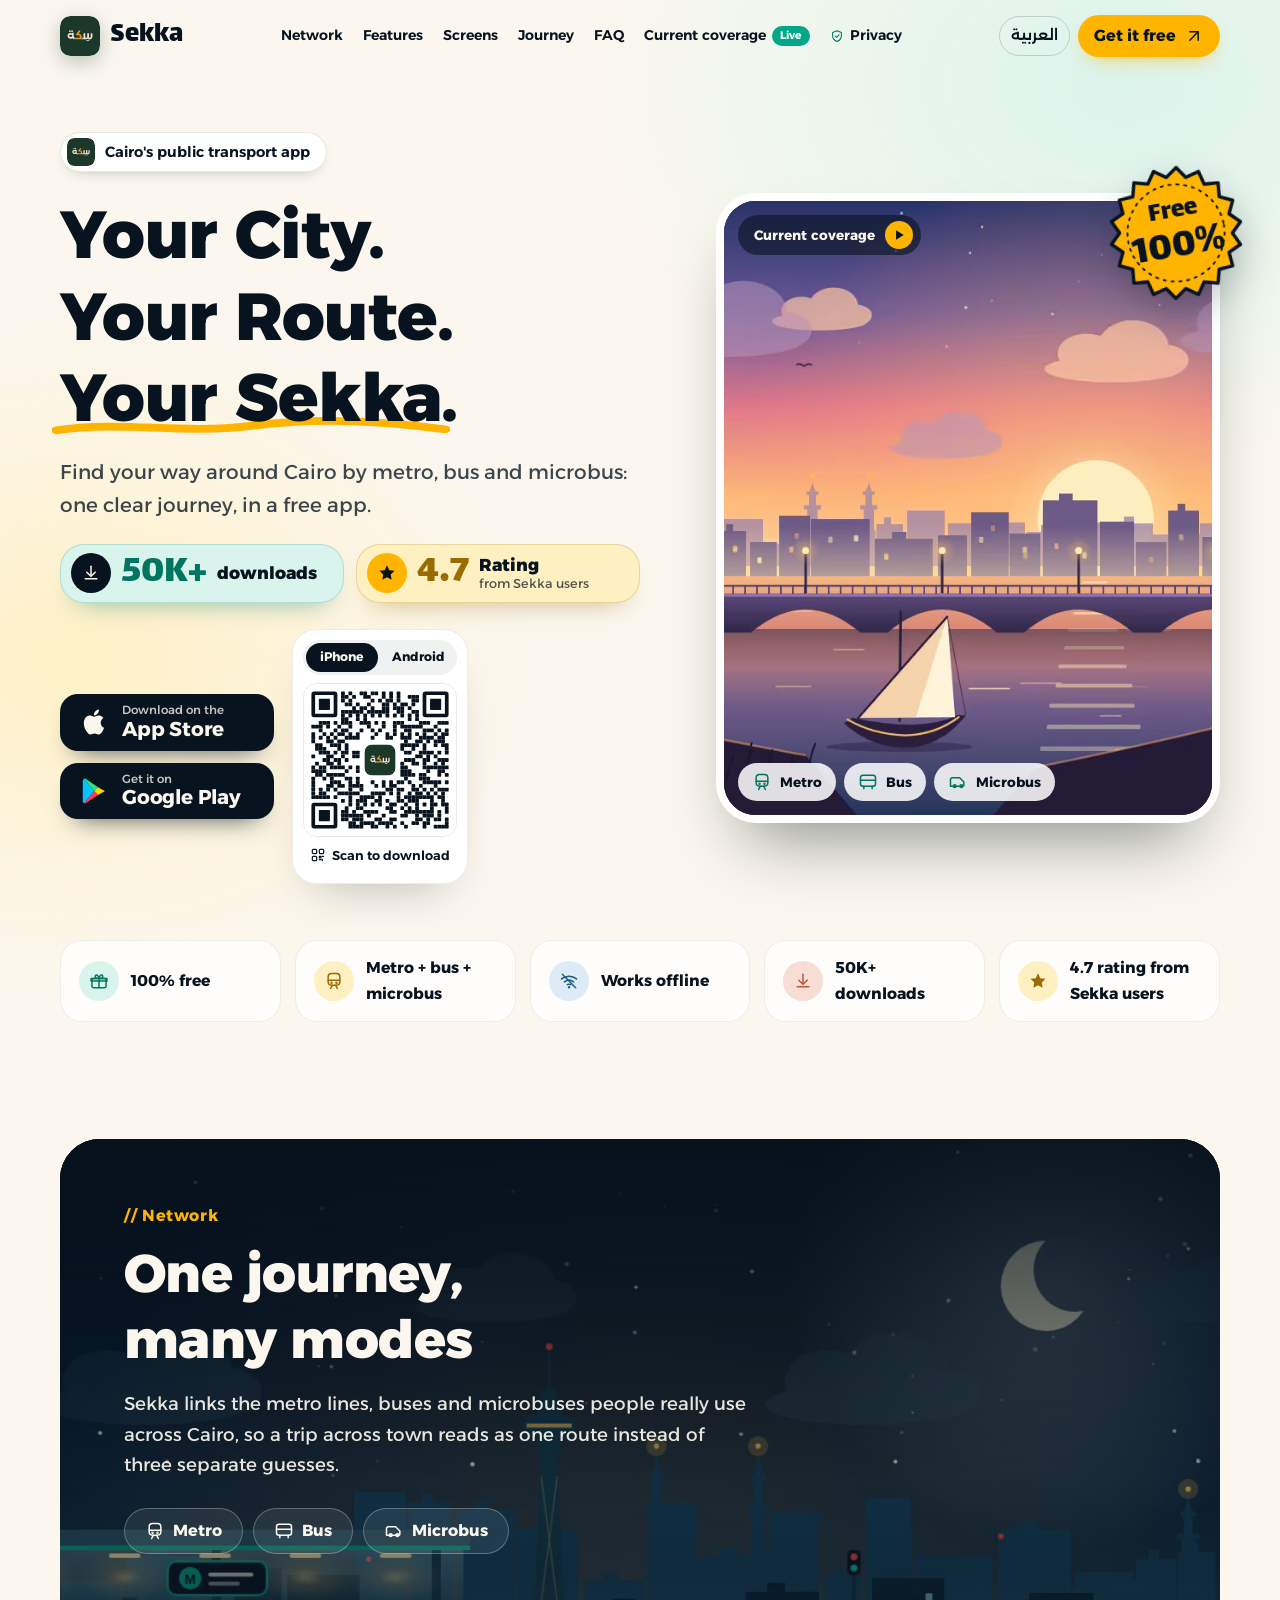
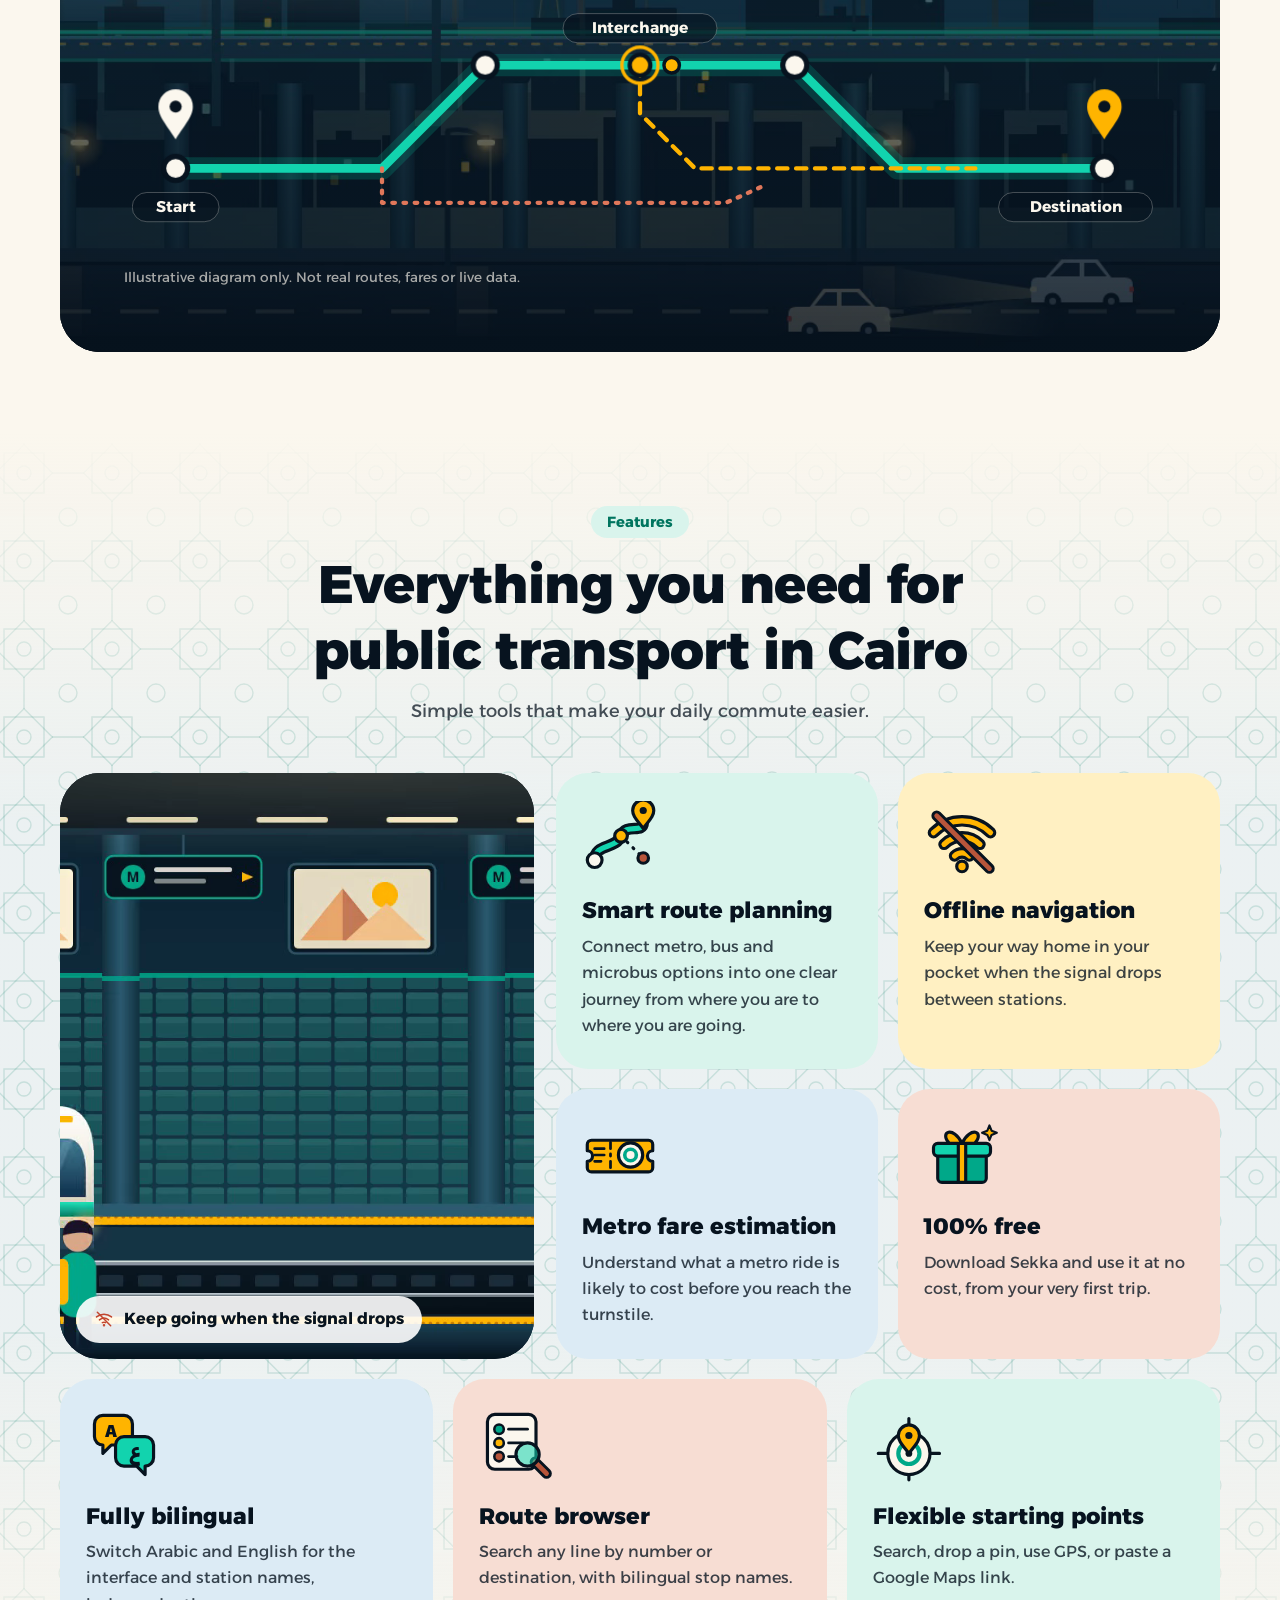
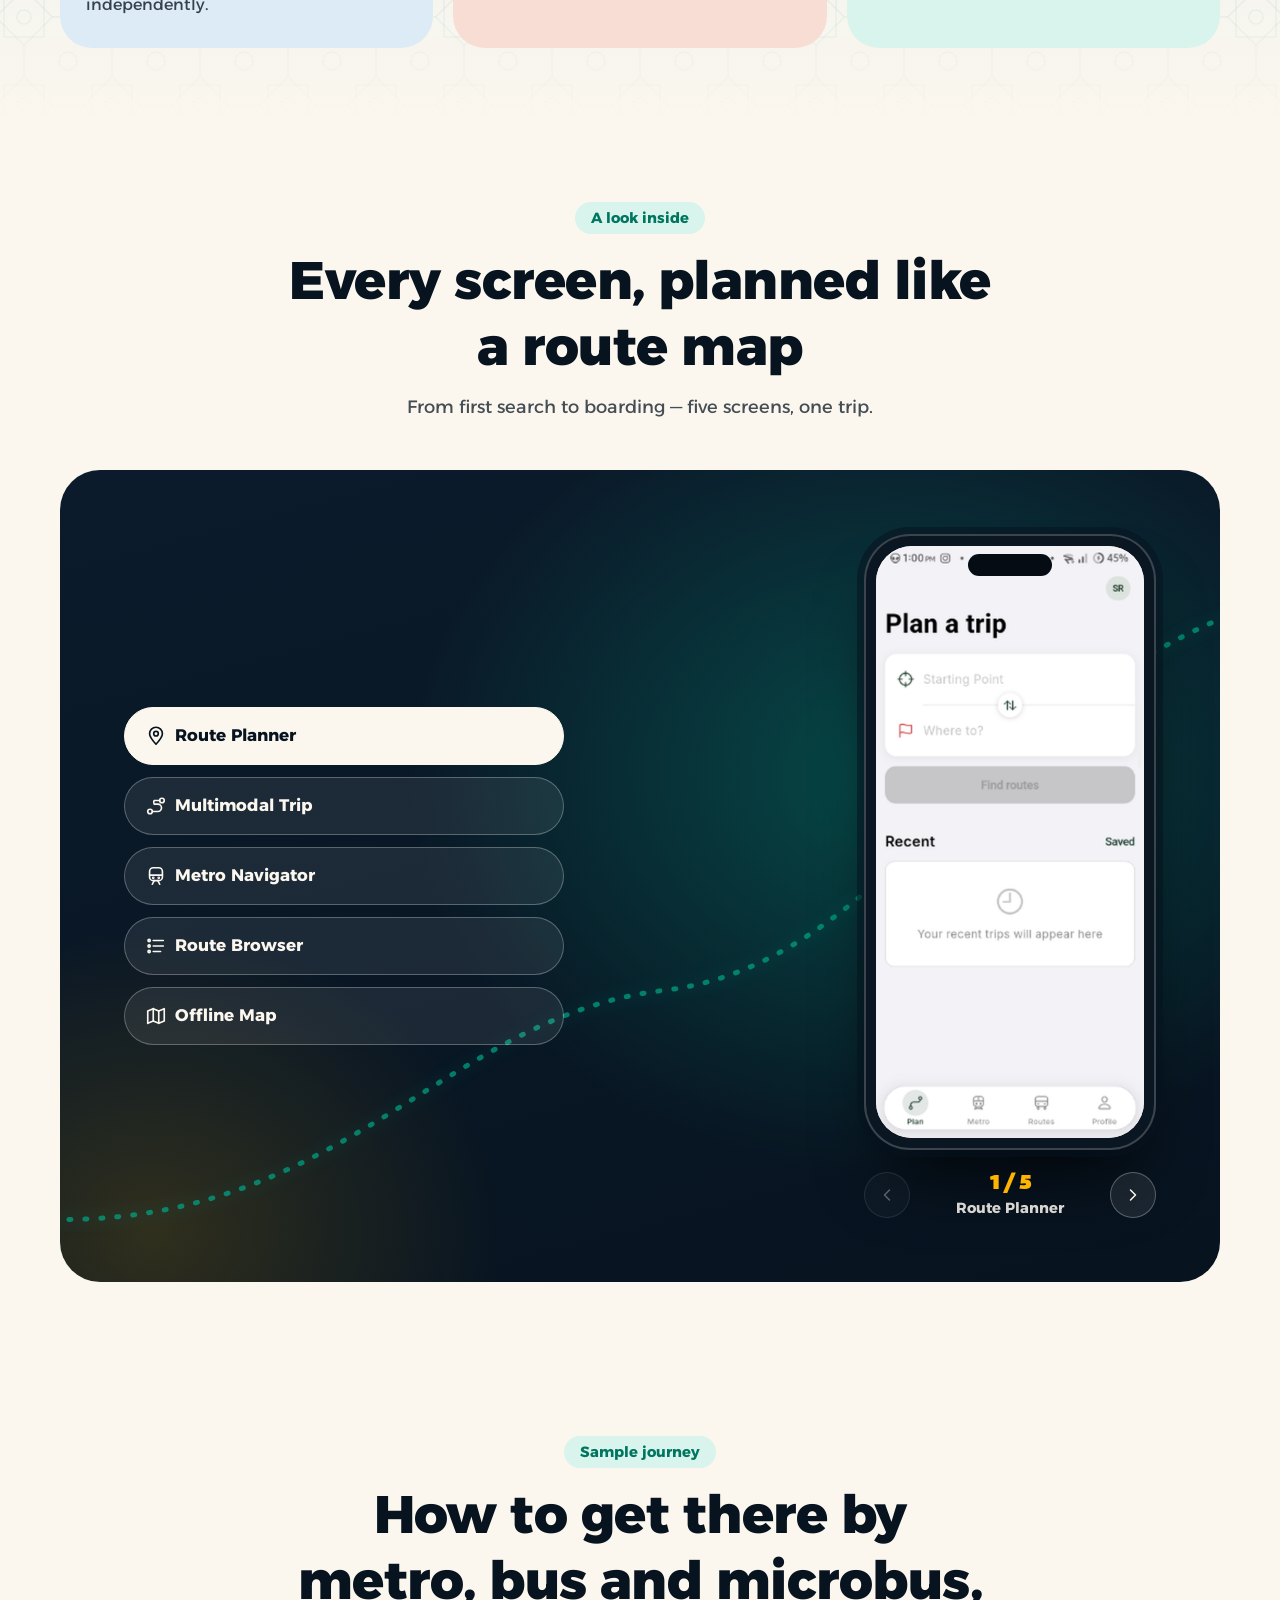
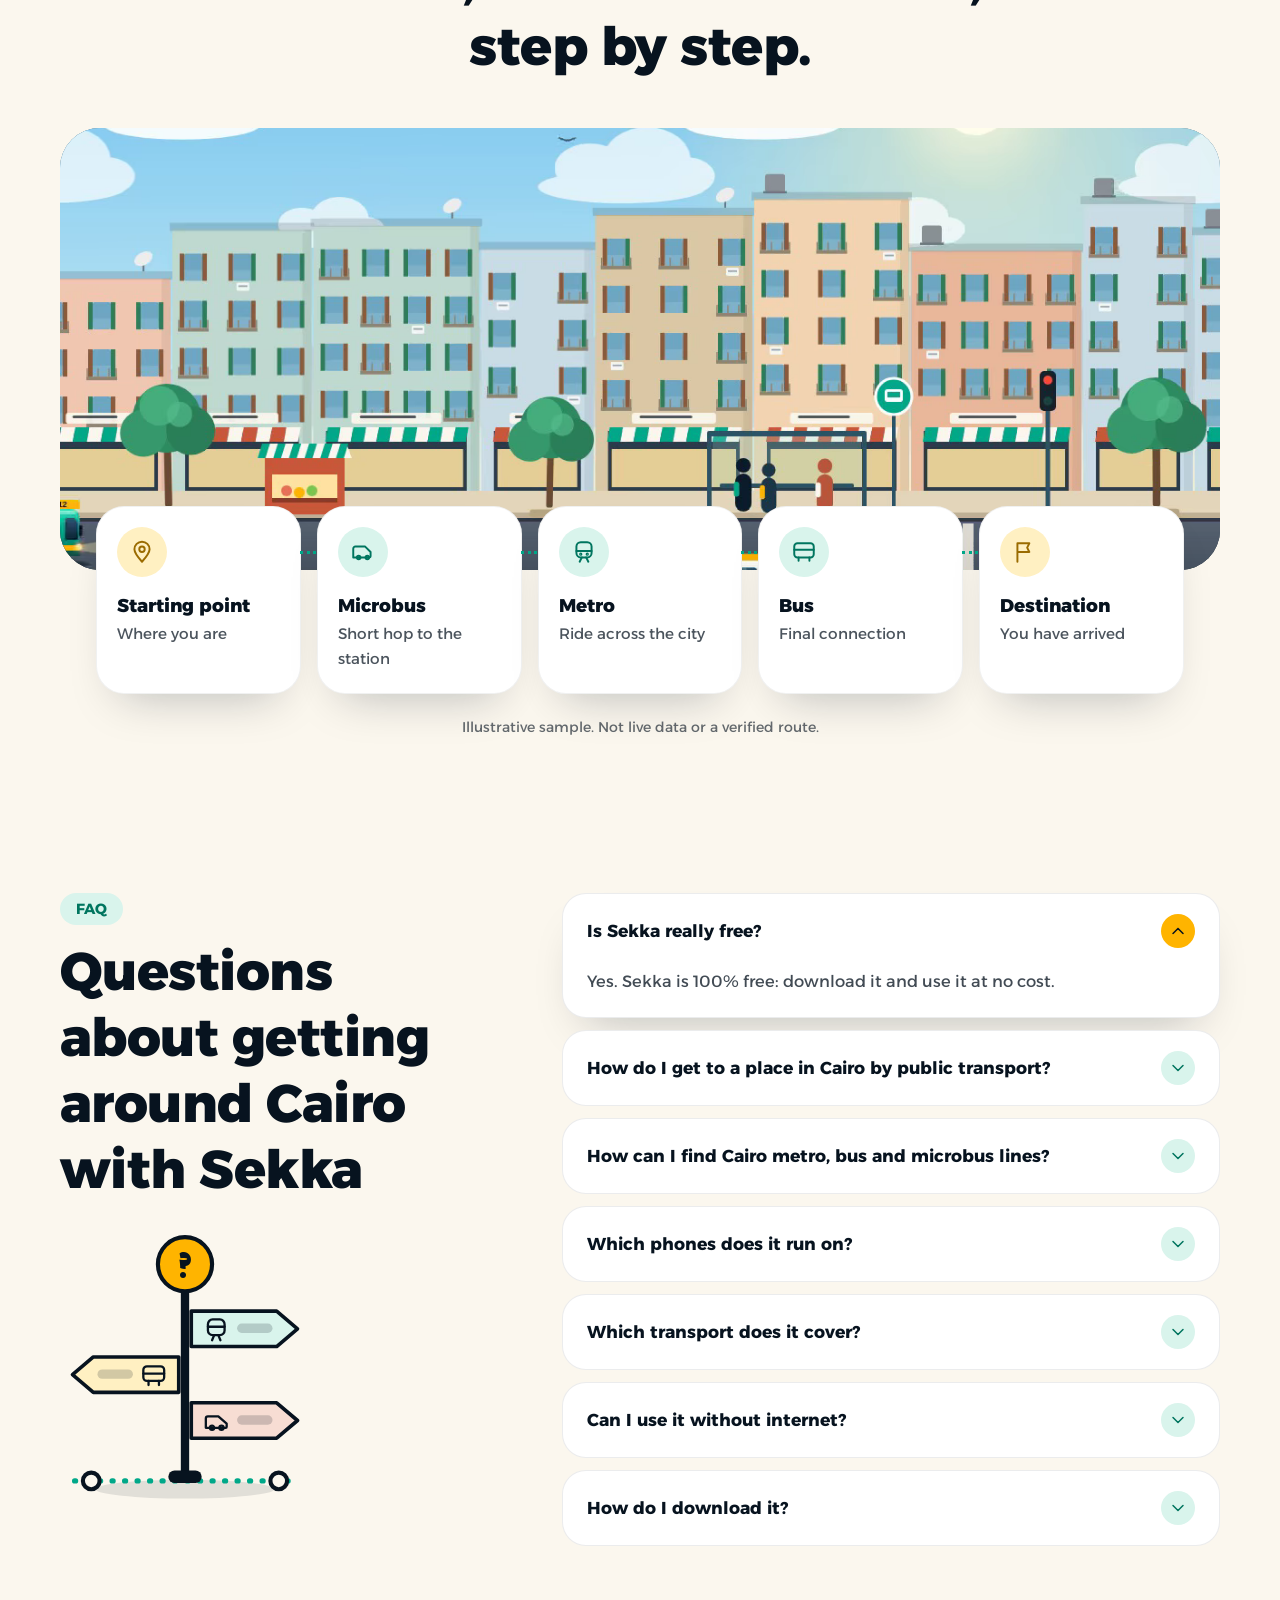
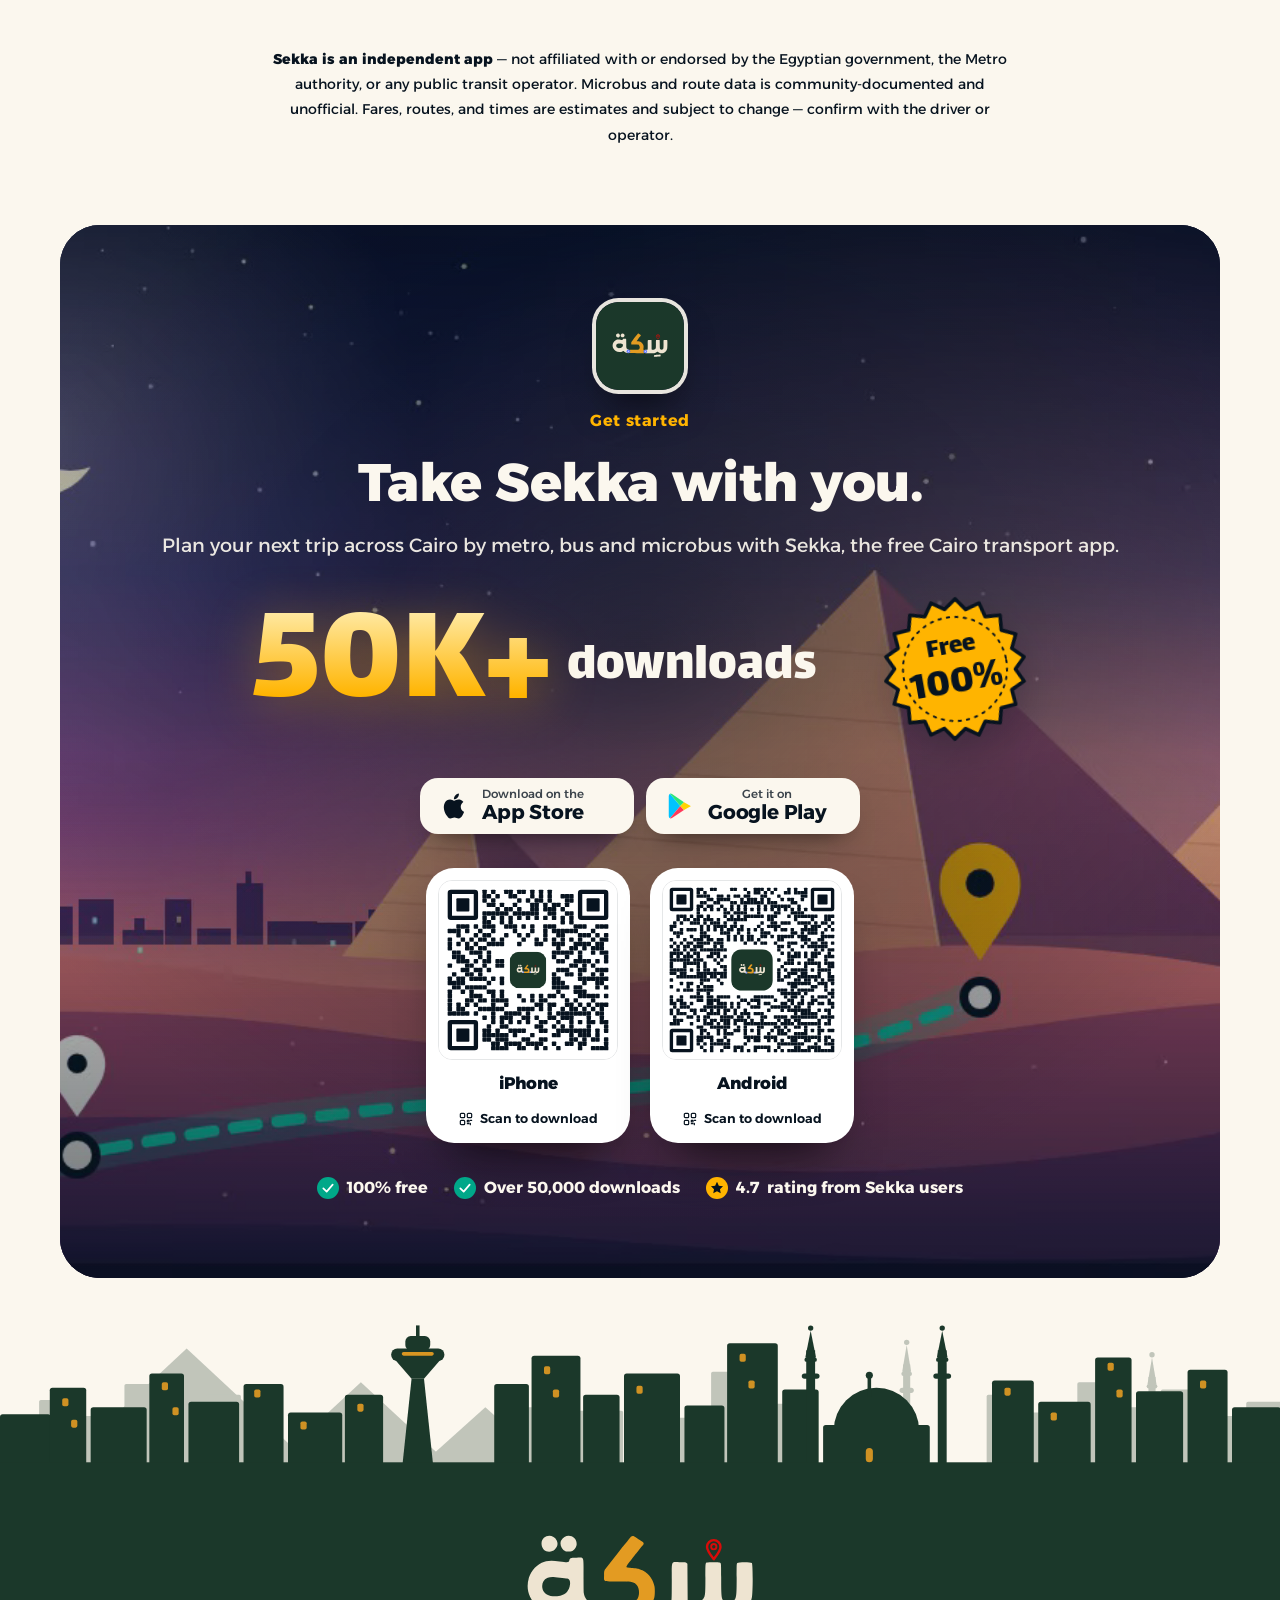
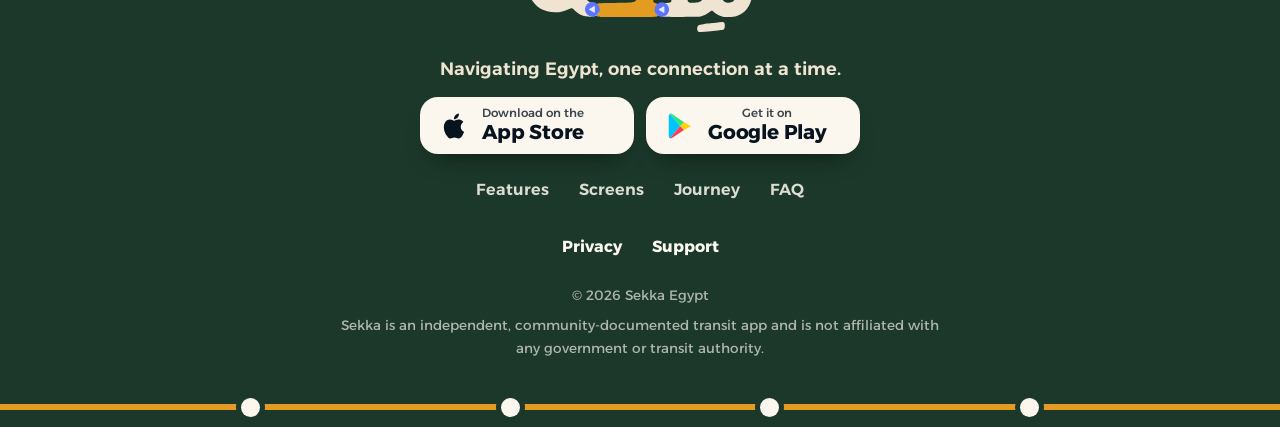
==== en/index.html @ 61514a72 "website: new sekka-eg.com site, Arabic at / and English at /en/ Built from sekka-web (npm run build)" ====
<!doctype html>
<html lang="en" dir="ltr">
  <head>
    <meta charset="UTF-8" />
    <meta name="viewport" content="width=device-width, initial-scale=1.0, viewport-fit=cover" />
    <!-- seo:start (generated by `npm run seo` from src/seo.ts, do not edit by hand) -->
    <title>Sekka Egypt — Free Cairo Transport App: Metro, Bus &amp; Microbus</title>
    <meta name="description" content="How do you get there by public transport in Cairo? Sekka is a free app that links the metro, bus and microbus into one clear journey, and works offline." />
    <link rel="canonical" href="https://sekka-eg.com/en/" />
    <link rel="alternate" hreflang="ar" href="https://sekka-eg.com/" />
    <link rel="alternate" hreflang="en" href="https://sekka-eg.com/en/" />
    <link rel="alternate" hreflang="x-default" href="https://sekka-eg.com/" />
    <meta property="og:site_name" content="Sekka Egypt" />
    <meta property="og:type" content="website" />
    <meta property="og:url" content="https://sekka-eg.com/en/" />
    <meta property="og:locale" content="en_US" />
    <meta property="og:locale:alternate" content="ar_EG" />
    <meta property="og:title" content="Sekka Egypt — Your City. Your Route. Your Sekka." />
    <meta property="og:description" content="Cairo's public transport in one free app: metro, bus and microbus in one clear journey. 50K+ downloads." />
    <meta property="og:image" content="https://sekka-eg.com/og-image.png" />
    <meta property="og:image:width" content="1200" />
    <meta property="og:image:height" content="630" />
    <meta property="og:image:alt" content="Sekka Egypt: Your City. Your Route. Your Sekka. A route line with stops." />
    <meta name="twitter:card" content="summary_large_image" />
    <meta name="twitter:title" content="Sekka Egypt — Your City. Your Route. Your Sekka." />
    <meta name="twitter:description" content="Cairo's public transport in one free app: metro, bus and microbus in one clear journey. 50K+ downloads." />
    <meta name="twitter:image" content="https://sekka-eg.com/og-image.png" />
    <meta name="twitter:image:alt" content="Sekka Egypt: Your City. Your Route. Your Sekka. A route line with stops." />
    <script type="application/ld+json" id="ld-json">{"@context":"https://schema.org","@graph":[{"@type":"Organization","@id":"https://sekka-eg.com/#org","name":"Sekka Egypt","url":"https://sekka-eg.com/","logo":"https://sekka-eg.com/icons/icon-512.png","contactPoint":{"@type":"ContactPoint","contactType":"customer support","email":"contact@sekka-eg.com","availableLanguage":["ar","en"]}},{"@type":"MobileApplication","@id":"https://sekka-eg.com/#app","name":"Sekka Egypt","alternateName":"سكّة","description":"How do you get there by public transport in Cairo? Sekka is a free app that links the metro, bus and microbus into one clear journey, and works offline.","url":"https://sekka-eg.com/","applicationCategory":"TravelApplication","operatingSystem":"iOS, Android","inLanguage":["ar","en"],"image":"https://sekka-eg.com/og-image.png","downloadUrl":["https://apps.apple.com/us/app/sekka-%D8%B3%D9%83%D8%A9-%D9%85%D9%88%D8%A7%D8%B5%D9%84%D8%A7%D8%AA-%D8%A7%D9%84%D9%82%D8%A7%D9%87%D8%B1%D8%A9/id6812336357","https://play.google.com/store/apps/details?id=com.sekka.transport&hl=ar&pli=1"],"offers":[{"@type":"Offer","url":"https://apps.apple.com/us/app/sekka-%D8%B3%D9%83%D8%A9-%D9%85%D9%88%D8%A7%D8%B5%D9%84%D8%A7%D8%AA-%D8%A7%D9%84%D9%82%D8%A7%D9%87%D8%B1%D8%A9/id6812336357","price":"0","priceCurrency":"EGP"},{"@type":"Offer","url":"https://play.google.com/store/apps/details?id=com.sekka.transport&hl=ar&pli=1","price":"0","priceCurrency":"EGP"}]},{"@type":"FAQPage","@id":"https://sekka-eg.com/en/#faq","inLanguage":"en","mainEntity":[{"@type":"Question","name":"Is Sekka really free?","acceptedAnswer":{"@type":"Answer","text":"Yes. Sekka is 100% free: download it and use it at no cost."}},{"@type":"Question","name":"How do I get to a place in Cairo by public transport?","acceptedAnswer":{"@type":"Answer","text":"Open Sekka and set where you are and where you are going: search for a place, drop a pin, use GPS or paste a Google Maps link. Sekka then links metro, bus and microbus into one journey. Fares, routes and times are estimates, so confirm with the driver or operator."}},{"@type":"Question","name":"How can I find Cairo metro, bus and microbus lines?","acceptedAnswer":{"@type":"Answer","text":"Use the route browser in Sekka: search any line by number or destination, with stop names in Arabic and English."}},{"@type":"Question","name":"Which phones does it run on?","acceptedAnswer":{"@type":"Answer","text":"iPhone, from the App Store, and Android, from Google Play."}},{"@type":"Question","name":"Which transport does it cover?","acceptedAnswer":{"@type":"Answer","text":"Metro, bus and microbus, linked into a single journey."}},{"@type":"Question","name":"Can I use it without internet?","acceptedAnswer":{"@type":"Answer","text":"Sekka includes offline navigation, so your route stays with you when the signal is weak between stations."}},{"@type":"Question","name":"How do I download it?","acceptedAnswer":{"@type":"Answer","text":"Tap the App Store or Google Play button, or scan the QR code with your phone."}}]}]}</script>
    <!-- seo:end -->
    <!-- Google AdSense loader, same as on the previous sekka-eg.com home page (ads.txt lists this publisher). Remove it here to stop it. -->
    <script async src="https://pagead2.googlesyndication.com/pagead/js/adsbygoogle.js?client=ca-pub-8726286335270032" crossorigin="anonymous"></script>
    <meta name="theme-color" content="#FBF7EE" />
    <link rel="icon" href="/favicon.ico" sizes="32x32" />
    <link rel="icon" type="image/svg+xml" href="/favicon.svg" />
    <link rel="apple-touch-icon" href="/apple-touch-icon.png" />
    <link rel="manifest" href="/manifest.webmanifest" />
    <link rel="preload" href="/fonts/alexandria.woff" as="font" type="font/woff" crossorigin />
    <link rel="preload" href="/fonts/lalezar.woff" as="font" type="font/woff" crossorigin />
    <!-- the page is prerendered; without JavaScript the scroll-in sections and the downloads counter would stay invisible -->
    <noscript><style>.reveal{opacity:1;transform:none}.stat-num[data-pending]{visibility:visible}</style></noscript>
    <script type="module" crossorigin src="/assets/main-BzhWRnq0.js"></script>
    <link rel="modulepreload" crossorigin href="/assets/graphics-gcXozr0J.js">
    <link rel="modulepreload" crossorigin href="/assets/privacy-zGS2NoFe.js">
    <link rel="stylesheet" crossorigin href="/assets/graphics-CYaCEuaW.css">
    <link rel="stylesheet" crossorigin href="/assets/main-Dk-aZoKu.css">
  </head>
  <body>
    <div id="root"><link rel="preload" as="image" href="/logo.svg"/><link rel="preload" as="image" href="/logo-wordmark.svg"/><div class="page"><a class="skip" href="#main">Skip to content</a><header class="hdr  "><div class="wrap hdr-in"><a href="#hero" class="brand" aria-label="Sekka"><img src="/logo.svg" class="brand-logo" width="44" height="44" alt="" decoding="async" draggable="false"/><span>Sekka</span></a><nav class="nav" aria-label="Primary"><a href="#hero" class="nav-home">Home</a><a href="#network">Network</a><a href="#features">Features</a><a href="#screens">Screens</a><a href="#journey">Journey</a><a href="#faq">FAQ</a><button type="button" class="nav-live"><span>Current coverage</span><span class="chip-live">Live</span></button><button type="button" class="nav-live nav-priv"><svg viewBox="0 0 24 24" class="ico sm" fill="none" stroke="currentColor" stroke-width="1.8" stroke-linecap="round" stroke-linejoin="round" aria-hidden="true" focusable="false"><path d="M12 3l7.500 3v5.500c0 4.500-3 8-7.500 10-4.500-2-7.500-5.500-7.500-10V6z"></path><path d="M9 12l2.200 2.200L15.500 10"></path></svg><span>Privacy</span></button><a class="nav-legal nav-legal-first" href="/support/">Support</a><a class="btn btn-yellow nav-cta" href="#download"><span>Get it free</span><svg viewBox="0 0 24 24" class="ico" fill="none" stroke="currentColor" stroke-width="1.8" stroke-linecap="round" stroke-linejoin="round" aria-hidden="true" focusable="false"><line x1="7" y1="17" x2="17" y2="7"></line><polyline points="7 7 17 7 17 17"></polyline></svg></a></nav><div class="hdr-act"><button type="button" class="lang">العربية</button><a class="btn btn-yellow" href="#download"><span>Get it free</span><svg viewBox="0 0 24 24" class="ico" fill="none" stroke="currentColor" stroke-width="1.8" stroke-linecap="round" stroke-linejoin="round" aria-hidden="true" focusable="false"><line x1="7" y1="17" x2="17" y2="7"></line><polyline points="7 7 17 7 17 17"></polyline></svg></a><button type="button" class="burger" aria-expanded="false" aria-label="Menu"><span></span><span></span><span></span></button></div></div></header><main id="main"><section id="hero" class="hero"><div class="wrap hero-grid"><div class="hero-copy"><p class="tag"><img src="/logo.svg" class="tag-logo" width="28" height="28" alt="" decoding="async" draggable="false"/>Cairo&#x27;s public transport app</p><h1 class="h-hero" aria-label="Your City. Your Route. Your Sekka."><span class="" style="animation-delay:0.1s">Your City.</span><span class="" style="animation-delay:0.22s">Your Route.</span><span class="mark" style="animation-delay:0.33999999999999997s">Your Sekka.<svg viewBox="0 0 220 18" preserveAspectRatio="none" aria-hidden="true"><path d="M3 12 C40 3 70 16 110 8 S185 4 217 11" fill="none" stroke="#FFB400" stroke-width="7" stroke-linecap="round"></path></svg></span></h1><p class="lede">Find your way around Cairo by metro, bus and microbus: one clear journey, in a free app.</p><div class="stats"><div class="stat" role="group" aria-label="Over 50,000 downloads"><span class="stat-ico"><svg viewBox="0 0 24 24" class="ico" fill="none" stroke="currentColor" stroke-width="1.8" stroke-linecap="round" stroke-linejoin="round" aria-hidden="true" focusable="false"><path d="M12 4v11"></path><polyline points="7 11 12 16 17 11"></polyline><path d="M5 19h14"></path></svg></span><bdi dir="ltr" class="stat-num" aria-hidden="true" data-pending="">50<!-- -->K+</bdi><span class="stat-txt" aria-hidden="true"><b>downloads</b></span></div><div class="stat stat-rating" role="group" aria-label="4.7-star rating from Sekka users"><span class="stat-ico"><svg viewBox="0 0 24 24" class="ico" fill="currentColor" aria-hidden="true" focusable="false"><path d="M12 2.8l2.75 5.78 6.3.82-4.6 4.36 1.14 6.27L12 17.02l-5.59 3.03 1.14-6.27-4.6-4.36 6.3-.82z"></path></svg></span><bdi dir="ltr" class="stat-num" aria-hidden="true">4.7</bdi><span class="stat-txt" aria-hidden="true"><b>Rating</b><small>from Sekka users</small></span></div></div><div class="hero-actions"><div class="stores"><a class="store store-dark" href="https://apps.apple.com/us/app/sekka-%D8%B3%D9%83%D8%A9-%D9%85%D9%88%D8%A7%D8%B5%D9%84%D8%A7%D8%AA-%D8%A7%D9%84%D9%82%D8%A7%D9%87%D8%B1%D8%A9/id6812336357" target="_blank" rel="noopener noreferrer" aria-label="Download on the App Store"><span class="store-ico"><svg viewBox="0 0 24 24" aria-hidden="true" focusable="false"><path fill="currentColor" d="M18.710 19.500C17.880 20.740 17 21.950 15.660 21.970C14.320 22 13.890 21.180 12.370 21.180C10.840 21.180 10.370 21.950 9.100 22C7.790 22.050 6.800 20.680 5.960 19.470C4.250 17 2.940 12.450 4.700 9.390C5.570 7.870 7.130 6.910 8.820 6.880C10.100 6.860 11.320 7.750 12.110 7.750C12.890 7.750 14.370 6.680 15.920 6.840C16.570 6.870 18.390 7.100 19.560 8.820C19.470 8.880 17.390 10.100 17.410 12.630C17.440 15.650 20.060 16.660 20.090 16.670C20.060 16.740 19.670 18.110 18.710 19.500ZM13 3.500C13.730 2.670 14.940 2.040 15.940 2C16.070 3.170 15.600 4.350 14.900 5.190C14.210 6.040 13.070 6.700 11.950 6.610C11.800 5.460 12.360 4.260 13 3.500Z"></path></svg></span><span class="store-txt"><small>Download on the</small><b>App Store</b></span></a><a class="store store-dark" href="https://play.google.com/store/apps/details?id=com.sekka.transport&amp;hl=ar&amp;pli=1" target="_blank" rel="noopener noreferrer" aria-label="Get it on Google Play"><span class="store-ico"><svg viewBox="0 0 24 24" aria-hidden="true" focusable="false"><path d="M4 2.200 L12.200 12 L4 21.800 Q3 21.300 3 20 V4 Q3 2.700 4 2.200Z" fill="#00C3FF"></path><path d="M4 2.200 Q4.700 1.900 5.600 2.400 L15.200 8.900 L12.200 12Z" fill="#2BE67A"></path><path d="M4 21.800 Q4.700 22.100 5.600 21.600 L15.200 15.100 L12.200 12Z" fill="#FF3A5A"></path><path d="M15.200 8.900 L20.200 11.700 Q21.200 12 20.200 12.300 L15.200 15.100 L12.200 12Z" fill="#FFD400"></path></svg></span><span class="store-txt"><small>Get it on</small><b>Google Play</b></span></a></div><div class="qrbox"><div class="qr-tabs" role="tablist"><button type="button" role="tab" aria-selected="true">iPhone</button><button type="button" role="tab" aria-selected="false">Android</button></div><div class="qr-wrap"><svg viewBox="-2 -2 41 41" class="qr" role="img" aria-label="QR code: Sekka on the App Store"><rect x="-2" y="-2" width="41" height="41" fill="#fff"></rect><g fill="#07131F"><rect x="7.99" y="-0.01" width="1.02" height="1.02" rx="0.16"></rect><rect x="9.99" y="-0.01" width="1.02" height="1.02" rx="0.16"></rect><rect x="12.99" y="-0.01" width="1.02" height="1.02" rx="0.16"></rect><rect x="13.99" y="-0.01" width="1.02" height="1.02" rx="0.16"></rect><rect x="15.99" y="-0.01" width="1.02" height="1.02" rx="0.16"></rect><rect x="16.99" y="-0.01" width="1.02" height="1.02" rx="0.16"></rect><rect x="18.99" y="-0.01" width="1.02" height="1.02" rx="0.16"></rect><rect x="20.99" y="-0.01" width="1.02" height="1.02" rx="0.16"></rect><rect x="22.99" y="-0.01" width="1.02" height="1.02" rx="0.16"></rect><rect x="7.99" y="0.99" width="1.02" height="1.02" rx="0.16"></rect><rect x="8.99" y="0.99" width="1.02" height="1.02" rx="0.16"></rect><rect x="10.99" y="0.99" width="1.02" height="1.02" rx="0.16"></rect><rect x="13.99" y="0.99" width="1.02" height="1.02" rx="0.16"></rect><rect x="14.99" y="0.99" width="1.02" height="1.02" rx="0.16"></rect><rect x="18.99" y="0.99" width="1.02" height="1.02" rx="0.16"></rect><rect x="20.99" y="0.99" width="1.02" height="1.02" rx="0.16"></rect><rect x="22.99" y="0.99" width="1.02" height="1.02" rx="0.16"></rect><rect x="25.99" y="0.99" width="1.02" height="1.02" rx="0.16"></rect><rect x="26.99" y="0.99" width="1.02" height="1.02" rx="0.16"></rect><rect x="27.99" y="0.99" width="1.02" height="1.02" rx="0.16"></rect><rect x="7.99" y="1.99" width="1.02" height="1.02" rx="0.16"></rect><rect x="9.99" y="1.99" width="1.02" height="1.02" rx="0.16"></rect><rect x="15.99" y="1.99" width="1.02" height="1.02" rx="0.16"></rect><rect x="17.99" y="1.99" width="1.02" height="1.02" rx="0.16"></rect><rect x="19.99" y="1.99" width="1.02" height="1.02" rx="0.16"></rect><rect x="20.99" y="1.99" width="1.02" height="1.02" rx="0.16"></rect><rect x="22.99" y="1.99" width="1.02" height="1.02" rx="0.16"></rect><rect x="26.99" y="1.99" width="1.02" height="1.02" rx="0.16"></rect><rect x="27.99" y="1.99" width="1.02" height="1.02" rx="0.16"></rect><rect x="8.99" y="2.99" width="1.02" height="1.02" rx="0.16"></rect><rect x="9.99" y="2.99" width="1.02" height="1.02" rx="0.16"></rect><rect x="11.99" y="2.99" width="1.02" height="1.02" rx="0.16"></rect><rect x="14.99" y="2.99" width="1.02" height="1.02" rx="0.16"></rect><rect x="18.99" y="2.99" width="1.02" height="1.02" rx="0.16"></rect><rect x="19.99" y="2.99" width="1.02" height="1.02" rx="0.16"></rect><rect x="21.99" y="2.99" width="1.02" height="1.02" rx="0.16"></rect><rect x="23.99" y="2.99" width="1.02" height="1.02" rx="0.16"></rect><rect x="24.99" y="2.99" width="1.02" height="1.02" rx="0.16"></rect><rect x="26.99" y="2.99" width="1.02" height="1.02" rx="0.16"></rect><rect x="10.99" y="3.99" width="1.02" height="1.02" rx="0.16"></rect><rect x="12.99" y="3.99" width="1.02" height="1.02" rx="0.16"></rect><rect x="13.99" y="3.99" width="1.02" height="1.02" rx="0.16"></rect><rect x="15.99" y="3.99" width="1.02" height="1.02" rx="0.16"></rect><rect x="18.99" y="3.99" width="1.02" height="1.02" rx="0.16"></rect><rect x="19.99" y="3.99" width="1.02" height="1.02" rx="0.16"></rect><rect x="21.99" y="3.99" width="1.02" height="1.02" rx="0.16"></rect><rect x="22.99" y="3.99" width="1.02" height="1.02" rx="0.16"></rect><rect x="23.99" y="3.99" width="1.02" height="1.02" rx="0.16"></rect><rect x="25.99" y="3.99" width="1.02" height="1.02" rx="0.16"></rect><rect x="7.99" y="4.99" width="1.02" height="1.02" rx="0.16"></rect><rect x="8.99" y="4.99" width="1.02" height="1.02" rx="0.16"></rect><rect x="9.99" y="4.99" width="1.02" height="1.02" rx="0.16"></rect><rect x="10.99" y="4.99" width="1.02" height="1.02" rx="0.16"></rect><rect x="11.99" y="4.99" width="1.02" height="1.02" rx="0.16"></rect><rect x="12.99" y="4.99" width="1.02" height="1.02" rx="0.16"></rect><rect x="14.99" y="4.99" width="1.02" height="1.02" rx="0.16"></rect><rect x="15.99" y="4.99" width="1.02" height="1.02" rx="0.16"></rect><rect x="16.99" y="4.99" width="1.02" height="1.02" rx="0.16"></rect><rect x="17.99" y="4.99" width="1.02" height="1.02" rx="0.16"></rect><rect x="18.99" y="4.99" width="1.02" height="1.02" rx="0.16"></rect><rect x="19.99" y="4.99" width="1.02" height="1.02" rx="0.16"></rect><rect x="22.99" y="4.99" width="1.02" height="1.02" rx="0.16"></rect><rect x="23.99" y="4.99" width="1.02" height="1.02" rx="0.16"></rect><rect x="26.99" y="4.99" width="1.02" height="1.02" rx="0.16"></rect><rect x="27.99" y="4.99" width="1.02" height="1.02" rx="0.16"></rect><rect x="7.99" y="5.99" width="1.02" height="1.02" rx="0.16"></rect><rect x="9.99" y="5.99" width="1.02" height="1.02" rx="0.16"></rect><rect x="11.99" y="5.99" width="1.02" height="1.02" rx="0.16"></rect><rect x="13.99" y="5.99" width="1.02" height="1.02" rx="0.16"></rect><rect x="15.99" y="5.99" width="1.02" height="1.02" rx="0.16"></rect><rect x="17.99" y="5.99" width="1.02" height="1.02" rx="0.16"></rect><rect x="19.99" y="5.99" width="1.02" height="1.02" rx="0.16"></rect><rect x="21.99" y="5.99" width="1.02" height="1.02" rx="0.16"></rect><rect x="23.99" y="5.99" width="1.02" height="1.02" rx="0.16"></rect><rect x="25.99" y="5.99" width="1.02" height="1.02" rx="0.16"></rect><rect x="27.99" y="5.99" width="1.02" height="1.02" rx="0.16"></rect><rect x="7.99" y="6.99" width="1.02" height="1.02" rx="0.16"></rect><rect x="8.99" y="6.99" width="1.02" height="1.02" rx="0.16"></rect><rect x="11.99" y="6.99" width="1.02" height="1.02" rx="0.16"></rect><rect x="13.99" y="6.99" width="1.02" height="1.02" rx="0.16"></rect><rect x="25.99" y="6.99" width="1.02" height="1.02" rx="0.16"></rect><rect x="27.99" y="6.99" width="1.02" height="1.02" rx="0.16"></rect><rect x="1.99" y="7.99" width="1.02" height="1.02" rx="0.16"></rect><rect x="2.99" y="7.99" width="1.02" height="1.02" rx="0.16"></rect><rect x="3.99" y="7.99" width="1.02" height="1.02" rx="0.16"></rect><rect x="5.99" y="7.99" width="1.02" height="1.02" rx="0.16"></rect><rect x="7.99" y="7.99" width="1.02" height="1.02" rx="0.16"></rect><rect x="8.99" y="7.99" width="1.02" height="1.02" rx="0.16"></rect><rect x="9.99" y="7.99" width="1.02" height="1.02" rx="0.16"></rect><rect x="12.99" y="7.99" width="1.02" height="1.02" rx="0.16"></rect><rect x="13.99" y="7.99" width="1.02" height="1.02" rx="0.16"></rect><rect x="14.99" y="7.99" width="1.02" height="1.02" rx="0.16"></rect><rect x="16.99" y="7.99" width="1.02" height="1.02" rx="0.16"></rect><rect x="18.99" y="7.99" width="1.02" height="1.02" rx="0.16"></rect><rect x="21.99" y="7.99" width="1.02" height="1.02" rx="0.16"></rect><rect x="22.99" y="7.99" width="1.02" height="1.02" rx="0.16"></rect><rect x="23.99" y="7.99" width="1.02" height="1.02" rx="0.16"></rect><rect x="28.99" y="7.99" width="1.02" height="1.02" rx="0.16"></rect><rect x="29.99" y="7.99" width="1.02" height="1.02" rx="0.16"></rect><rect x="30.99" y="7.99" width="1.02" height="1.02" rx="0.16"></rect><rect x="33.99" y="7.99" width="1.02" height="1.02" rx="0.16"></rect><rect x="34.99" y="7.99" width="1.02" height="1.02" rx="0.16"></rect><rect x="35.99" y="7.99" width="1.02" height="1.02" rx="0.16"></rect><rect x="-0.01" y="8.99" width="1.02" height="1.02" rx="0.16"></rect><rect x="0.99" y="8.99" width="1.02" height="1.02" rx="0.16"></rect><rect x="1.99" y="8.99" width="1.02" height="1.02" rx="0.16"></rect><rect x="3.99" y="8.99" width="1.02" height="1.02" rx="0.16"></rect><rect x="6.99" y="8.99" width="1.02" height="1.02" rx="0.16"></rect><rect x="9.99" y="8.99" width="1.02" height="1.02" rx="0.16"></rect><rect x="14.99" y="8.99" width="1.02" height="1.02" rx="0.16"></rect><rect x="18.99" y="8.99" width="1.02" height="1.02" rx="0.16"></rect><rect x="21.99" y="8.99" width="1.02" height="1.02" rx="0.16"></rect><rect x="23.99" y="8.99" width="1.02" height="1.02" rx="0.16"></rect><rect x="24.99" y="8.99" width="1.02" height="1.02" rx="0.16"></rect><rect x="25.99" y="8.99" width="1.02" height="1.02" rx="0.16"></rect><rect x="26.99" y="8.99" width="1.02" height="1.02" rx="0.16"></rect><rect x="27.99" y="8.99" width="1.02" height="1.02" rx="0.16"></rect><rect x="28.99" y="8.99" width="1.02" height="1.02" rx="0.16"></rect><rect x="32.99" y="8.99" width="1.02" height="1.02" rx="0.16"></rect><rect x="1.99" y="9.99" width="1.02" height="1.02" rx="0.16"></rect><rect x="5.99" y="9.99" width="1.02" height="1.02" rx="0.16"></rect><rect x="7.99" y="9.99" width="1.02" height="1.02" rx="0.16"></rect><rect x="8.99" y="9.99" width="1.02" height="1.02" rx="0.16"></rect><rect x="12.99" y="9.99" width="1.02" height="1.02" rx="0.16"></rect><rect x="15.99" y="9.99" width="1.02" height="1.02" rx="0.16"></rect><rect x="17.99" y="9.99" width="1.02" height="1.02" rx="0.16"></rect><rect x="21.99" y="9.99" width="1.02" height="1.02" rx="0.16"></rect><rect x="24.99" y="9.99" width="1.02" height="1.02" rx="0.16"></rect><rect x="25.99" y="9.99" width="1.02" height="1.02" rx="0.16"></rect><rect x="29.99" y="9.99" width="1.02" height="1.02" rx="0.16"></rect><rect x="30.99" y="9.99" width="1.02" height="1.02" rx="0.16"></rect><rect x="31.99" y="9.99" width="1.02" height="1.02" rx="0.16"></rect><rect x="33.99" y="9.99" width="1.02" height="1.02" rx="0.16"></rect><rect x="35.99" y="9.99" width="1.02" height="1.02" rx="0.16"></rect><rect x="-0.01" y="10.99" width="1.02" height="1.02" rx="0.16"></rect><rect x="2.99" y="10.99" width="1.02" height="1.02" rx="0.16"></rect><rect x="4.99" y="10.99" width="1.02" height="1.02" rx="0.16"></rect><rect x="6.99" y="10.99" width="1.02" height="1.02" rx="0.16"></rect><rect x="7.99" y="10.99" width="1.02" height="1.02" rx="0.16"></rect><rect x="9.99" y="10.99" width="1.02" height="1.02" rx="0.16"></rect><rect x="11.99" y="10.99" width="1.02" height="1.02" rx="0.16"></rect><rect x="16.99" y="10.99" width="1.02" height="1.02" rx="0.16"></rect><rect x="19.99" y="10.99" width="1.02" height="1.02" rx="0.16"></rect><rect x="21.99" y="10.99" width="1.02" height="1.02" rx="0.16"></rect><rect x="23.99" y="10.99" width="1.02" height="1.02" rx="0.16"></rect><rect x="25.99" y="10.99" width="1.02" height="1.02" rx="0.16"></rect><rect x="27.99" y="10.99" width="1.02" height="1.02" rx="0.16"></rect><rect x="29.99" y="10.99" width="1.02" height="1.02" rx="0.16"></rect><rect x="32.99" y="10.99" width="1.02" height="1.02" rx="0.16"></rect><rect x="34.99" y="10.99" width="1.02" height="1.02" rx="0.16"></rect><rect x="35.99" y="10.99" width="1.02" height="1.02" rx="0.16"></rect><rect x="-0.01" y="11.99" width="1.02" height="1.02" rx="0.16"></rect><rect x="1.99" y="11.99" width="1.02" height="1.02" rx="0.16"></rect><rect x="3.99" y="11.99" width="1.02" height="1.02" rx="0.16"></rect><rect x="5.99" y="11.99" width="1.02" height="1.02" rx="0.16"></rect><rect x="8.99" y="11.99" width="1.02" height="1.02" rx="0.16"></rect><rect x="9.99" y="11.99" width="1.02" height="1.02" rx="0.16"></rect><rect x="10.99" y="11.99" width="1.02" height="1.02" rx="0.16"></rect><rect x="11.99" y="11.99" width="1.02" height="1.02" rx="0.16"></rect><rect x="15.99" y="11.99" width="1.02" height="1.02" rx="0.16"></rect><rect x="19.99" y="11.99" width="1.02" height="1.02" rx="0.16"></rect><rect x="20.99" y="11.99" width="1.02" height="1.02" rx="0.16"></rect><rect x="23.99" y="11.99" width="1.02" height="1.02" rx="0.16"></rect><rect x="24.99" y="11.99" width="1.02" height="1.02" rx="0.16"></rect><rect x="25.99" y="11.99" width="1.02" height="1.02" rx="0.16"></rect><rect x="28.99" y="11.99" width="1.02" height="1.02" rx="0.16"></rect><rect x="29.99" y="11.99" width="1.02" height="1.02" rx="0.16"></rect><rect x="30.99" y="11.99" width="1.02" height="1.02" rx="0.16"></rect><rect x="31.99" y="11.99" width="1.02" height="1.02" rx="0.16"></rect><rect x="33.99" y="11.99" width="1.02" height="1.02" rx="0.16"></rect><rect x="34.99" y="11.99" width="1.02" height="1.02" rx="0.16"></rect><rect x="-0.01" y="12.99" width="1.02" height="1.02" rx="0.16"></rect><rect x="3.99" y="12.99" width="1.02" height="1.02" rx="0.16"></rect><rect x="4.99" y="12.99" width="1.02" height="1.02" rx="0.16"></rect><rect x="6.99" y="12.99" width="1.02" height="1.02" rx="0.16"></rect><rect x="7.99" y="12.99" width="1.02" height="1.02" rx="0.16"></rect><rect x="24.99" y="12.99" width="1.02" height="1.02" rx="0.16"></rect><rect x="27.99" y="12.99" width="1.02" height="1.02" rx="0.16"></rect><rect x="28.99" y="12.99" width="1.02" height="1.02" rx="0.16"></rect><rect x="30.99" y="12.99" width="1.02" height="1.02" rx="0.16"></rect><rect x="32.99" y="12.99" width="1.02" height="1.02" rx="0.16"></rect><rect x="33.99" y="12.99" width="1.02" height="1.02" rx="0.16"></rect><rect x="34.99" y="12.99" width="1.02" height="1.02" rx="0.16"></rect><rect x="0.99" y="13.99" width="1.02" height="1.02" rx="0.16"></rect><rect x="1.99" y="13.99" width="1.02" height="1.02" rx="0.16"></rect><rect x="4.99" y="13.99" width="1.02" height="1.02" rx="0.16"></rect><rect x="5.99" y="13.99" width="1.02" height="1.02" rx="0.16"></rect><rect x="6.99" y="13.99" width="1.02" height="1.02" rx="0.16"></rect><rect x="8.99" y="13.99" width="1.02" height="1.02" rx="0.16"></rect><rect x="23.99" y="13.99" width="1.02" height="1.02" rx="0.16"></rect><rect x="24.99" y="13.99" width="1.02" height="1.02" rx="0.16"></rect><rect x="25.99" y="13.99" width="1.02" height="1.02" rx="0.16"></rect><rect x="26.99" y="13.99" width="1.02" height="1.02" rx="0.16"></rect><rect x="27.99" y="13.99" width="1.02" height="1.02" rx="0.16"></rect><rect x="29.99" y="13.99" width="1.02" height="1.02" rx="0.16"></rect><rect x="32.99" y="13.99" width="1.02" height="1.02" rx="0.16"></rect><rect x="34.99" y="13.99" width="1.02" height="1.02" rx="0.16"></rect><rect x="35.99" y="13.99" width="1.02" height="1.02" rx="0.16"></rect><rect x="0.99" y="14.99" width="1.02" height="1.02" rx="0.16"></rect><rect x="1.99" y="14.99" width="1.02" height="1.02" rx="0.16"></rect><rect x="2.99" y="14.99" width="1.02" height="1.02" rx="0.16"></rect><rect x="6.99" y="14.99" width="1.02" height="1.02" rx="0.16"></rect><rect x="8.99" y="14.99" width="1.02" height="1.02" rx="0.16"></rect><rect x="23.99" y="14.99" width="1.02" height="1.02" rx="0.16"></rect><rect x="26.99" y="14.99" width="1.02" height="1.02" rx="0.16"></rect><rect x="29.99" y="14.99" width="1.02" height="1.02" rx="0.16"></rect><rect x="35.99" y="14.99" width="1.02" height="1.02" rx="0.16"></rect><rect x="1.99" y="15.99" width="1.02" height="1.02" rx="0.16"></rect><rect x="2.99" y="15.99" width="1.02" height="1.02" rx="0.16"></rect><rect x="3.99" y="15.99" width="1.02" height="1.02" rx="0.16"></rect><rect x="5.99" y="15.99" width="1.02" height="1.02" rx="0.16"></rect><rect x="7.99" y="15.99" width="1.02" height="1.02" rx="0.16"></rect><rect x="8.99" y="15.99" width="1.02" height="1.02" rx="0.16"></rect><rect x="10.99" y="15.99" width="1.02" height="1.02" rx="0.16"></rect><rect x="11.99" y="15.99" width="1.02" height="1.02" rx="0.16"></rect><rect x="24.99" y="15.99" width="1.02" height="1.02" rx="0.16"></rect><rect x="25.99" y="15.99" width="1.02" height="1.02" rx="0.16"></rect><rect x="28.99" y="15.99" width="1.02" height="1.02" rx="0.16"></rect><rect x="29.99" y="15.99" width="1.02" height="1.02" rx="0.16"></rect><rect x="30.99" y="15.99" width="1.02" height="1.02" rx="0.16"></rect><rect x="31.99" y="15.99" width="1.02" height="1.02" rx="0.16"></rect><rect x="33.99" y="15.99" width="1.02" height="1.02" rx="0.16"></rect><rect x="35.99" y="15.99" width="1.02" height="1.02" rx="0.16"></rect><rect x="-0.01" y="16.99" width="1.02" height="1.02" rx="0.16"></rect><rect x="3.99" y="16.99" width="1.02" height="1.02" rx="0.16"></rect><rect x="4.99" y="16.99" width="1.02" height="1.02" rx="0.16"></rect><rect x="7.99" y="16.99" width="1.02" height="1.02" rx="0.16"></rect><rect x="10.99" y="16.99" width="1.02" height="1.02" rx="0.16"></rect><rect x="11.99" y="16.99" width="1.02" height="1.02" rx="0.16"></rect><rect x="27.99" y="16.99" width="1.02" height="1.02" rx="0.16"></rect><rect x="28.99" y="16.99" width="1.02" height="1.02" rx="0.16"></rect><rect x="30.99" y="16.99" width="1.02" height="1.02" rx="0.16"></rect><rect x="32.99" y="16.99" width="1.02" height="1.02" rx="0.16"></rect><rect x="2.99" y="17.99" width="1.02" height="1.02" rx="0.16"></rect><rect x="3.99" y="17.99" width="1.02" height="1.02" rx="0.16"></rect><rect x="5.99" y="17.99" width="1.02" height="1.02" rx="0.16"></rect><rect x="6.99" y="17.99" width="1.02" height="1.02" rx="0.16"></rect><rect x="8.99" y="17.99" width="1.02" height="1.02" rx="0.16"></rect><rect x="24.99" y="17.99" width="1.02" height="1.02" rx="0.16"></rect><rect x="25.99" y="17.99" width="1.02" height="1.02" rx="0.16"></rect><rect x="26.99" y="17.99" width="1.02" height="1.02" rx="0.16"></rect><rect x="29.99" y="17.99" width="1.02" height="1.02" rx="0.16"></rect><rect x="30.99" y="17.99" width="1.02" height="1.02" rx="0.16"></rect><rect x="33.99" y="17.99" width="1.02" height="1.02" rx="0.16"></rect><rect x="34.99" y="17.99" width="1.02" height="1.02" rx="0.16"></rect><rect x="35.99" y="17.99" width="1.02" height="1.02" rx="0.16"></rect><rect x="0.99" y="18.99" width="1.02" height="1.02" rx="0.16"></rect><rect x="3.99" y="18.99" width="1.02" height="1.02" rx="0.16"></rect><rect x="4.99" y="18.99" width="1.02" height="1.02" rx="0.16"></rect><rect x="6.99" y="18.99" width="1.02" height="1.02" rx="0.16"></rect><rect x="23.99" y="18.99" width="1.02" height="1.02" rx="0.16"></rect><rect x="26.99" y="18.99" width="1.02" height="1.02" rx="0.16"></rect><rect x="27.99" y="18.99" width="1.02" height="1.02" rx="0.16"></rect><rect x="29.99" y="18.99" width="1.02" height="1.02" rx="0.16"></rect><rect x="32.99" y="18.99" width="1.02" height="1.02" rx="0.16"></rect><rect x="34.99" y="18.99" width="1.02" height="1.02" rx="0.16"></rect><rect x="-0.01" y="19.99" width="1.02" height="1.02" rx="0.16"></rect><rect x="1.99" y="19.99" width="1.02" height="1.02" rx="0.16"></rect><rect x="2.99" y="19.99" width="1.02" height="1.02" rx="0.16"></rect><rect x="4.99" y="19.99" width="1.02" height="1.02" rx="0.16"></rect><rect x="5.99" y="19.99" width="1.02" height="1.02" rx="0.16"></rect><rect x="6.99" y="19.99" width="1.02" height="1.02" rx="0.16"></rect><rect x="7.99" y="19.99" width="1.02" height="1.02" rx="0.16"></rect><rect x="9.99" y="19.99" width="1.02" height="1.02" rx="0.16"></rect><rect x="11.99" y="19.99" width="1.02" height="1.02" rx="0.16"></rect><rect x="23.99" y="19.99" width="1.02" height="1.02" rx="0.16"></rect><rect x="24.99" y="19.99" width="1.02" height="1.02" rx="0.16"></rect><rect x="29.99" y="19.99" width="1.02" height="1.02" rx="0.16"></rect><rect x="30.99" y="19.99" width="1.02" height="1.02" rx="0.16"></rect><rect x="31.99" y="19.99" width="1.02" height="1.02" rx="0.16"></rect><rect x="32.99" y="19.99" width="1.02" height="1.02" rx="0.16"></rect><rect x="33.99" y="19.99" width="1.02" height="1.02" rx="0.16"></rect><rect x="34.99" y="19.99" width="1.02" height="1.02" rx="0.16"></rect><rect x="35.99" y="19.99" width="1.02" height="1.02" rx="0.16"></rect><rect x="-0.01" y="20.99" width="1.02" height="1.02" rx="0.16"></rect><rect x="0.99" y="20.99" width="1.02" height="1.02" rx="0.16"></rect><rect x="1.99" y="20.99" width="1.02" height="1.02" rx="0.16"></rect><rect x="2.99" y="20.99" width="1.02" height="1.02" rx="0.16"></rect><rect x="8.99" y="20.99" width="1.02" height="1.02" rx="0.16"></rect><rect x="11.99" y="20.99" width="1.02" height="1.02" rx="0.16"></rect><rect x="23.99" y="20.99" width="1.02" height="1.02" rx="0.16"></rect><rect x="24.99" y="20.99" width="1.02" height="1.02" rx="0.16"></rect><rect x="25.99" y="20.99" width="1.02" height="1.02" rx="0.16"></rect><rect x="30.99" y="20.99" width="1.02" height="1.02" rx="0.16"></rect><rect x="33.99" y="20.99" width="1.02" height="1.02" rx="0.16"></rect><rect x="34.99" y="20.99" width="1.02" height="1.02" rx="0.16"></rect><rect x="0.99" y="21.99" width="1.02" height="1.02" rx="0.16"></rect><rect x="1.99" y="21.99" width="1.02" height="1.02" rx="0.16"></rect><rect x="3.99" y="21.99" width="1.02" height="1.02" rx="0.16"></rect><rect x="4.99" y="21.99" width="1.02" height="1.02" rx="0.16"></rect><rect x="5.99" y="21.99" width="1.02" height="1.02" rx="0.16"></rect><rect x="6.99" y="21.99" width="1.02" height="1.02" rx="0.16"></rect><rect x="7.99" y="21.99" width="1.02" height="1.02" rx="0.16"></rect><rect x="23.99" y="21.99" width="1.02" height="1.02" rx="0.16"></rect><rect x="24.99" y="21.99" width="1.02" height="1.02" rx="0.16"></rect><rect x="25.99" y="21.99" width="1.02" height="1.02" rx="0.16"></rect><rect x="26.99" y="21.99" width="1.02" height="1.02" rx="0.16"></rect><rect x="28.99" y="21.99" width="1.02" height="1.02" rx="0.16"></rect><rect x="29.99" y="21.99" width="1.02" height="1.02" rx="0.16"></rect><rect x="33.99" y="21.99" width="1.02" height="1.02" rx="0.16"></rect><rect x="35.99" y="21.99" width="1.02" height="1.02" rx="0.16"></rect><rect x="-0.01" y="22.99" width="1.02" height="1.02" rx="0.16"></rect><rect x="2.99" y="22.99" width="1.02" height="1.02" rx="0.16"></rect><rect x="4.99" y="22.99" width="1.02" height="1.02" rx="0.16"></rect><rect x="8.99" y="22.99" width="1.02" height="1.02" rx="0.16"></rect><rect x="9.99" y="22.99" width="1.02" height="1.02" rx="0.16"></rect><rect x="11.99" y="22.99" width="1.02" height="1.02" rx="0.16"></rect><rect x="24.99" y="22.99" width="1.02" height="1.02" rx="0.16"></rect><rect x="28.99" y="22.99" width="1.02" height="1.02" rx="0.16"></rect><rect x="29.99" y="22.99" width="1.02" height="1.02" rx="0.16"></rect><rect x="30.99" y="22.99" width="1.02" height="1.02" rx="0.16"></rect><rect x="-0.01" y="23.99" width="1.02" height="1.02" rx="0.16"></rect><rect x="4.99" y="23.99" width="1.02" height="1.02" rx="0.16"></rect><rect x="5.99" y="23.99" width="1.02" height="1.02" rx="0.16"></rect><rect x="6.99" y="23.99" width="1.02" height="1.02" rx="0.16"></rect><rect x="9.99" y="23.99" width="1.02" height="1.02" rx="0.16"></rect><rect x="11.99" y="23.99" width="1.02" height="1.02" rx="0.16"></rect><rect x="15.99" y="23.99" width="1.02" height="1.02" rx="0.16"></rect><rect x="18.99" y="23.99" width="1.02" height="1.02" rx="0.16"></rect><rect x="20.99" y="23.99" width="1.02" height="1.02" rx="0.16"></rect><rect x="22.99" y="23.99" width="1.02" height="1.02" rx="0.16"></rect><rect x="23.99" y="23.99" width="1.02" height="1.02" rx="0.16"></rect><rect x="25.99" y="23.99" width="1.02" height="1.02" rx="0.16"></rect><rect x="29.99" y="23.99" width="1.02" height="1.02" rx="0.16"></rect><rect x="30.99" y="23.99" width="1.02" height="1.02" rx="0.16"></rect><rect x="31.99" y="23.99" width="1.02" height="1.02" rx="0.16"></rect><rect x="32.99" y="23.99" width="1.02" height="1.02" rx="0.16"></rect><rect x="33.99" y="23.99" width="1.02" height="1.02" rx="0.16"></rect><rect x="35.99" y="23.99" width="1.02" height="1.02" rx="0.16"></rect><rect x="-0.01" y="24.99" width="1.02" height="1.02" rx="0.16"></rect><rect x="3.99" y="24.99" width="1.02" height="1.02" rx="0.16"></rect><rect x="4.99" y="24.99" width="1.02" height="1.02" rx="0.16"></rect><rect x="6.99" y="24.99" width="1.02" height="1.02" rx="0.16"></rect><rect x="7.99" y="24.99" width="1.02" height="1.02" rx="0.16"></rect><rect x="9.99" y="24.99" width="1.02" height="1.02" rx="0.16"></rect><rect x="10.99" y="24.99" width="1.02" height="1.02" rx="0.16"></rect><rect x="11.99" y="24.99" width="1.02" height="1.02" rx="0.16"></rect><rect x="12.99" y="24.99" width="1.02" height="1.02" rx="0.16"></rect><rect x="16.99" y="24.99" width="1.02" height="1.02" rx="0.16"></rect><rect x="18.99" y="24.99" width="1.02" height="1.02" rx="0.16"></rect><rect x="20.99" y="24.99" width="1.02" height="1.02" rx="0.16"></rect><rect x="21.99" y="24.99" width="1.02" height="1.02" rx="0.16"></rect><rect x="26.99" y="24.99" width="1.02" height="1.02" rx="0.16"></rect><rect x="28.99" y="24.99" width="1.02" height="1.02" rx="0.16"></rect><rect x="32.99" y="24.99" width="1.02" height="1.02" rx="0.16"></rect><rect x="-0.01" y="25.99" width="1.02" height="1.02" rx="0.16"></rect><rect x="1.99" y="25.99" width="1.02" height="1.02" rx="0.16"></rect><rect x="3.99" y="25.99" width="1.02" height="1.02" rx="0.16"></rect><rect x="5.99" y="25.99" width="1.02" height="1.02" rx="0.16"></rect><rect x="9.99" y="25.99" width="1.02" height="1.02" rx="0.16"></rect><rect x="12.99" y="25.99" width="1.02" height="1.02" rx="0.16"></rect><rect x="19.99" y="25.99" width="1.02" height="1.02" rx="0.16"></rect><rect x="20.99" y="25.99" width="1.02" height="1.02" rx="0.16"></rect><rect x="22.99" y="25.99" width="1.02" height="1.02" rx="0.16"></rect><rect x="23.99" y="25.99" width="1.02" height="1.02" rx="0.16"></rect><rect x="26.99" y="25.99" width="1.02" height="1.02" rx="0.16"></rect><rect x="27.99" y="25.99" width="1.02" height="1.02" rx="0.16"></rect><rect x="29.99" y="25.99" width="1.02" height="1.02" rx="0.16"></rect><rect x="31.99" y="25.99" width="1.02" height="1.02" rx="0.16"></rect><rect x="33.99" y="25.99" width="1.02" height="1.02" rx="0.16"></rect><rect x="34.99" y="25.99" width="1.02" height="1.02" rx="0.16"></rect><rect x="35.99" y="25.99" width="1.02" height="1.02" rx="0.16"></rect><rect x="-0.01" y="26.99" width="1.02" height="1.02" rx="0.16"></rect><rect x="1.99" y="26.99" width="1.02" height="1.02" rx="0.16"></rect><rect x="2.99" y="26.99" width="1.02" height="1.02" rx="0.16"></rect><rect x="6.99" y="26.99" width="1.02" height="1.02" rx="0.16"></rect><rect x="7.99" y="26.99" width="1.02" height="1.02" rx="0.16"></rect><rect x="8.99" y="26.99" width="1.02" height="1.02" rx="0.16"></rect><rect x="9.99" y="26.99" width="1.02" height="1.02" rx="0.16"></rect><rect x="10.99" y="26.99" width="1.02" height="1.02" rx="0.16"></rect><rect x="11.99" y="26.99" width="1.02" height="1.02" rx="0.16"></rect><rect x="15.99" y="26.99" width="1.02" height="1.02" rx="0.16"></rect><rect x="16.99" y="26.99" width="1.02" height="1.02" rx="0.16"></rect><rect x="17.99" y="26.99" width="1.02" height="1.02" rx="0.16"></rect><rect x="18.99" y="26.99" width="1.02" height="1.02" rx="0.16"></rect><rect x="20.99" y="26.99" width="1.02" height="1.02" rx="0.16"></rect><rect x="22.99" y="26.99" width="1.02" height="1.02" rx="0.16"></rect><rect x="25.99" y="26.99" width="1.02" height="1.02" rx="0.16"></rect><rect x="27.99" y="26.99" width="1.02" height="1.02" rx="0.16"></rect><rect x="28.99" y="26.99" width="1.02" height="1.02" rx="0.16"></rect><rect x="30.99" y="26.99" width="1.02" height="1.02" rx="0.16"></rect><rect x="32.99" y="26.99" width="1.02" height="1.02" rx="0.16"></rect><rect x="34.99" y="26.99" width="1.02" height="1.02" rx="0.16"></rect><rect x="-0.01" y="27.99" width="1.02" height="1.02" rx="0.16"></rect><rect x="0.99" y="27.99" width="1.02" height="1.02" rx="0.16"></rect><rect x="1.99" y="27.99" width="1.02" height="1.02" rx="0.16"></rect><rect x="2.99" y="27.99" width="1.02" height="1.02" rx="0.16"></rect><rect x="3.99" y="27.99" width="1.02" height="1.02" rx="0.16"></rect><rect x="5.99" y="27.99" width="1.02" height="1.02" rx="0.16"></rect><rect x="9.99" y="27.99" width="1.02" height="1.02" rx="0.16"></rect><rect x="12.99" y="27.99" width="1.02" height="1.02" rx="0.16"></rect><rect x="13.99" y="27.99" width="1.02" height="1.02" rx="0.16"></rect><rect x="14.99" y="27.99" width="1.02" height="1.02" rx="0.16"></rect><rect x="15.99" y="27.99" width="1.02" height="1.02" rx="0.16"></rect><rect x="17.99" y="27.99" width="1.02" height="1.02" rx="0.16"></rect><rect x="22.99" y="27.99" width="1.02" height="1.02" rx="0.16"></rect><rect x="24.99" y="27.99" width="1.02" height="1.02" rx="0.16"></rect><rect x="25.99" y="27.99" width="1.02" height="1.02" rx="0.16"></rect><rect x="26.99" y="27.99" width="1.02" height="1.02" rx="0.16"></rect><rect x="27.99" y="27.99" width="1.02" height="1.02" rx="0.16"></rect><rect x="28.99" y="27.99" width="1.02" height="1.02" rx="0.16"></rect><rect x="29.99" y="27.99" width="1.02" height="1.02" rx="0.16"></rect><rect x="30.99" y="27.99" width="1.02" height="1.02" rx="0.16"></rect><rect x="31.99" y="27.99" width="1.02" height="1.02" rx="0.16"></rect><rect x="33.99" y="27.99" width="1.02" height="1.02" rx="0.16"></rect><rect x="34.99" y="27.99" width="1.02" height="1.02" rx="0.16"></rect><rect x="7.99" y="28.99" width="1.02" height="1.02" rx="0.16"></rect><rect x="9.99" y="28.99" width="1.02" height="1.02" rx="0.16"></rect><rect x="11.99" y="28.99" width="1.02" height="1.02" rx="0.16"></rect><rect x="12.99" y="28.99" width="1.02" height="1.02" rx="0.16"></rect><rect x="13.99" y="28.99" width="1.02" height="1.02" rx="0.16"></rect><rect x="16.99" y="28.99" width="1.02" height="1.02" rx="0.16"></rect><rect x="17.99" y="28.99" width="1.02" height="1.02" rx="0.16"></rect><rect x="19.99" y="28.99" width="1.02" height="1.02" rx="0.16"></rect><rect x="22.99" y="28.99" width="1.02" height="1.02" rx="0.16"></rect><rect x="23.99" y="28.99" width="1.02" height="1.02" rx="0.16"></rect><rect x="25.99" y="28.99" width="1.02" height="1.02" rx="0.16"></rect><rect x="26.99" y="28.99" width="1.02" height="1.02" rx="0.16"></rect><rect x="27.99" y="28.99" width="1.02" height="1.02" rx="0.16"></rect><rect x="31.99" y="28.99" width="1.02" height="1.02" rx="0.16"></rect><rect x="34.99" y="28.99" width="1.02" height="1.02" rx="0.16"></rect><rect x="9.99" y="29.99" width="1.02" height="1.02" rx="0.16"></rect><rect x="11.99" y="29.99" width="1.02" height="1.02" rx="0.16"></rect><rect x="13.99" y="29.99" width="1.02" height="1.02" rx="0.16"></rect><rect x="15.99" y="29.99" width="1.02" height="1.02" rx="0.16"></rect><rect x="17.99" y="29.99" width="1.02" height="1.02" rx="0.16"></rect><rect x="20.99" y="29.99" width="1.02" height="1.02" rx="0.16"></rect><rect x="21.99" y="29.99" width="1.02" height="1.02" rx="0.16"></rect><rect x="24.99" y="29.99" width="1.02" height="1.02" rx="0.16"></rect><rect x="27.99" y="29.99" width="1.02" height="1.02" rx="0.16"></rect><rect x="29.99" y="29.99" width="1.02" height="1.02" rx="0.16"></rect><rect x="31.99" y="29.99" width="1.02" height="1.02" rx="0.16"></rect><rect x="32.99" y="29.99" width="1.02" height="1.02" rx="0.16"></rect><rect x="34.99" y="29.99" width="1.02" height="1.02" rx="0.16"></rect><rect x="35.99" y="29.99" width="1.02" height="1.02" rx="0.16"></rect><rect x="8.99" y="30.99" width="1.02" height="1.02" rx="0.16"></rect><rect x="11.99" y="30.99" width="1.02" height="1.02" rx="0.16"></rect><rect x="12.99" y="30.99" width="1.02" height="1.02" rx="0.16"></rect><rect x="19.99" y="30.99" width="1.02" height="1.02" rx="0.16"></rect><rect x="20.99" y="30.99" width="1.02" height="1.02" rx="0.16"></rect><rect x="23.99" y="30.99" width="1.02" height="1.02" rx="0.16"></rect><rect x="25.99" y="30.99" width="1.02" height="1.02" rx="0.16"></rect><rect x="27.99" y="30.99" width="1.02" height="1.02" rx="0.16"></rect><rect x="31.99" y="30.99" width="1.02" height="1.02" rx="0.16"></rect><rect x="35.99" y="30.99" width="1.02" height="1.02" rx="0.16"></rect><rect x="7.99" y="31.99" width="1.02" height="1.02" rx="0.16"></rect><rect x="8.99" y="31.99" width="1.02" height="1.02" rx="0.16"></rect><rect x="10.99" y="31.99" width="1.02" height="1.02" rx="0.16"></rect><rect x="13.99" y="31.99" width="1.02" height="1.02" rx="0.16"></rect><rect x="14.99" y="31.99" width="1.02" height="1.02" rx="0.16"></rect><rect x="15.99" y="31.99" width="1.02" height="1.02" rx="0.16"></rect><rect x="16.99" y="31.99" width="1.02" height="1.02" rx="0.16"></rect><rect x="20.99" y="31.99" width="1.02" height="1.02" rx="0.16"></rect><rect x="21.99" y="31.99" width="1.02" height="1.02" rx="0.16"></rect><rect x="24.99" y="31.99" width="1.02" height="1.02" rx="0.16"></rect><rect x="25.99" y="31.99" width="1.02" height="1.02" rx="0.16"></rect><rect x="26.99" y="31.99" width="1.02" height="1.02" rx="0.16"></rect><rect x="27.99" y="31.99" width="1.02" height="1.02" rx="0.16"></rect><rect x="28.99" y="31.99" width="1.02" height="1.02" rx="0.16"></rect><rect x="29.99" y="31.99" width="1.02" height="1.02" rx="0.16"></rect><rect x="30.99" y="31.99" width="1.02" height="1.02" rx="0.16"></rect><rect x="31.99" y="31.99" width="1.02" height="1.02" rx="0.16"></rect><rect x="33.99" y="31.99" width="1.02" height="1.02" rx="0.16"></rect><rect x="35.99" y="31.99" width="1.02" height="1.02" rx="0.16"></rect><rect x="7.99" y="32.99" width="1.02" height="1.02" rx="0.16"></rect><rect x="8.99" y="32.99" width="1.02" height="1.02" rx="0.16"></rect><rect x="9.99" y="32.99" width="1.02" height="1.02" rx="0.16"></rect><rect x="10.99" y="32.99" width="1.02" height="1.02" rx="0.16"></rect><rect x="11.99" y="32.99" width="1.02" height="1.02" rx="0.16"></rect><rect x="12.99" y="32.99" width="1.02" height="1.02" rx="0.16"></rect><rect x="14.99" y="32.99" width="1.02" height="1.02" rx="0.16"></rect><rect x="18.99" y="32.99" width="1.02" height="1.02" rx="0.16"></rect><rect x="23.99" y="32.99" width="1.02" height="1.02" rx="0.16"></rect><rect x="24.99" y="32.99" width="1.02" height="1.02" rx="0.16"></rect><rect x="27.99" y="32.99" width="1.02" height="1.02" rx="0.16"></rect><rect x="29.99" y="32.99" width="1.02" height="1.02" rx="0.16"></rect><rect x="30.99" y="32.99" width="1.02" height="1.02" rx="0.16"></rect><rect x="31.99" y="32.99" width="1.02" height="1.02" rx="0.16"></rect><rect x="33.99" y="32.99" width="1.02" height="1.02" rx="0.16"></rect><rect x="7.99" y="33.99" width="1.02" height="1.02" rx="0.16"></rect><rect x="8.99" y="33.99" width="1.02" height="1.02" rx="0.16"></rect><rect x="10.99" y="33.99" width="1.02" height="1.02" rx="0.16"></rect><rect x="11.99" y="33.99" width="1.02" height="1.02" rx="0.16"></rect><rect x="12.99" y="33.99" width="1.02" height="1.02" rx="0.16"></rect><rect x="16.99" y="33.99" width="1.02" height="1.02" rx="0.16"></rect><rect x="17.99" y="33.99" width="1.02" height="1.02" rx="0.16"></rect><rect x="20.99" y="33.99" width="1.02" height="1.02" rx="0.16"></rect><rect x="21.99" y="33.99" width="1.02" height="1.02" rx="0.16"></rect><rect x="27.99" y="33.99" width="1.02" height="1.02" rx="0.16"></rect><rect x="28.99" y="33.99" width="1.02" height="1.02" rx="0.16"></rect><rect x="30.99" y="33.99" width="1.02" height="1.02" rx="0.16"></rect><rect x="32.99" y="33.99" width="1.02" height="1.02" rx="0.16"></rect><rect x="33.99" y="33.99" width="1.02" height="1.02" rx="0.16"></rect><rect x="35.99" y="33.99" width="1.02" height="1.02" rx="0.16"></rect><rect x="9.99" y="34.99" width="1.02" height="1.02" rx="0.16"></rect><rect x="10.99" y="34.99" width="1.02" height="1.02" rx="0.16"></rect><rect x="12.99" y="34.99" width="1.02" height="1.02" rx="0.16"></rect><rect x="13.99" y="34.99" width="1.02" height="1.02" rx="0.16"></rect><rect x="14.99" y="34.99" width="1.02" height="1.02" rx="0.16"></rect><rect x="15.99" y="34.99" width="1.02" height="1.02" rx="0.16"></rect><rect x="17.99" y="34.99" width="1.02" height="1.02" rx="0.16"></rect><rect x="18.99" y="34.99" width="1.02" height="1.02" rx="0.16"></rect><rect x="19.99" y="34.99" width="1.02" height="1.02" rx="0.16"></rect><rect x="20.99" y="34.99" width="1.02" height="1.02" rx="0.16"></rect><rect x="23.99" y="34.99" width="1.02" height="1.02" rx="0.16"></rect><rect x="26.99" y="34.99" width="1.02" height="1.02" rx="0.16"></rect><rect x="27.99" y="34.99" width="1.02" height="1.02" rx="0.16"></rect><rect x="29.99" y="34.99" width="1.02" height="1.02" rx="0.16"></rect><rect x="30.99" y="34.99" width="1.02" height="1.02" rx="0.16"></rect><rect x="35.99" y="34.99" width="1.02" height="1.02" rx="0.16"></rect><rect x="9.99" y="35.99" width="1.02" height="1.02" rx="0.16"></rect><rect x="10.99" y="35.99" width="1.02" height="1.02" rx="0.16"></rect><rect x="11.99" y="35.99" width="1.02" height="1.02" rx="0.16"></rect><rect x="12.99" y="35.99" width="1.02" height="1.02" rx="0.16"></rect><rect x="15.99" y="35.99" width="1.02" height="1.02" rx="0.16"></rect><rect x="16.99" y="35.99" width="1.02" height="1.02" rx="0.16"></rect><rect x="19.99" y="35.99" width="1.02" height="1.02" rx="0.16"></rect><rect x="21.99" y="35.99" width="1.02" height="1.02" rx="0.16"></rect><rect x="24.99" y="35.99" width="1.02" height="1.02" rx="0.16"></rect><rect x="29.99" y="35.99" width="1.02" height="1.02" rx="0.16"></rect><rect x="32.99" y="35.99" width="1.02" height="1.02" rx="0.16"></rect><rect x="33.99" y="35.99" width="1.02" height="1.02" rx="0.16"></rect><rect x="34.99" y="35.99" width="1.02" height="1.02" rx="0.16"></rect><rect x="35.99" y="35.99" width="1.02" height="1.02" rx="0.16"></rect></g><g><rect x="0.5" y="0.5" width="6" height="6" rx="0.25" fill="none" stroke="#07131F" stroke-width="1"></rect><rect x="2" y="2" width="3" height="3" rx="0.2" fill="#07131F"></rect></g><g><rect x="30.5" y="0.5" width="6" height="6" rx="0.25" fill="none" stroke="#07131F" stroke-width="1"></rect><rect x="32" y="2" width="3" height="3" rx="0.2" fill="#07131F"></rect></g><g><rect x="0.5" y="30.5" width="6" height="6" rx="0.25" fill="none" stroke="#07131F" stroke-width="1"></rect><rect x="2" y="32" width="3" height="3" rx="0.2" fill="#07131F"></rect></g><g transform="translate(14 14)"><rect x="-0.4" y="-0.4" width="9.8" height="9.8" rx="2.5088000000000004" fill="#fff"></rect><image href="/logo.svg" x="0.3" y="0.3" width="8.4" height="8.4"></image></g></svg></div><p class="qr-cap"><svg viewBox="0 0 24 24" class="ico" fill="none" stroke="currentColor" stroke-width="1.8" stroke-linecap="round" stroke-linejoin="round" aria-hidden="true" focusable="false"><rect x="3.5" y="3.5" width="6.5" height="6.5" rx="1.5"></rect><rect x="14" y="3.5" width="6.5" height="6.5" rx="1.5"></rect><rect x="3.5" y="14" width="6.5" height="6.5" rx="1.5"></rect><path d="M14 14h2.5v2.5H14zM18.5 14H20.5M14 19h2.5M18.5 18.5v2"></path></svg>Scan to download</p></div></div></div><div class="hero-visual"><div class="vframe"><div class="scene " style="background-image:url(/media/nile-poster.jpg);background-position:60% 50%" role="img" aria-label="Illustration of a Cairo metro train crossing a bridge over the Nile at sunset"><video muted="" loop="" playsInline="" autoPlay="" preload="auto" poster="/media/nile-poster.jpg" style="object-position:60% 50%;opacity:0"><source src="/media/nile.webm" type="video/webm"/><source src="/media/nile.mp4" type="video/mp4"/></video></div><ul class="vchips" aria-label="Cairo&#x27;s public transport app"><li><svg viewBox="0 0 24 24" class="ico" fill="none" stroke="currentColor" stroke-width="1.8" stroke-linecap="round" stroke-linejoin="round" aria-hidden="true" focusable="false"><rect x="5" y="3" width="14" height="14" rx="4"></rect><path d="M5 11h14M8 21l2-4M16 21l-2-4"></path><circle cx="9" cy="14" r=".6"></circle><circle cx="15" cy="14" r=".6"></circle></svg><span>Metro</span></li><li><svg viewBox="0 0 24 24" class="ico" fill="none" stroke="currentColor" stroke-width="1.8" stroke-linecap="round" stroke-linejoin="round" aria-hidden="true" focusable="false"><rect x="3" y="4" width="18" height="13" rx="3"></rect><path d="M3 10h18M7 20v-3M17 20v-3"></path></svg><span>Bus</span></li><li><svg viewBox="0 0 24 24" class="ico" fill="none" stroke="currentColor" stroke-width="1.8" stroke-linecap="round" stroke-linejoin="round" aria-hidden="true" focusable="false"><path d="M3 16V9a2 2 0 0 1 2-2h9l5 5v4a1 1 0 0 1-1 1H3z"></path><circle cx="8" cy="17" r="1.6"></circle><circle cx="16" cy="17" r="1.6"></circle></svg><span>Microbus</span></li></ul><button type="button" class="vplay"><span>Current coverage</span><span class="play-dot"><svg viewBox="0 0 24 24" class="ico sm" fill="currentColor" aria-hidden="true" focusable="false"><polygon points="7,4 20,12 7,20"></polygon></svg></span></button></div><div class="seal" role="img" aria-label="100% free"><svg viewBox="-62 -62 124 124" aria-hidden="true"><polygon points="58.0,0.0 49.2,8.7 54.5,19.8 43.3,25.0 44.4,37.3 32.1,38.3 29.0,50.2 17.1,47.0 10.1,57.1 0.0,50.0 -10.1,57.1 -17.1,47.0 -29.0,50.2 -32.1,38.3 -44.4,37.3 -43.3,25.0 -54.5,19.8 -49.2,8.7 -58.0,0.0 -49.2,-8.7 -54.5,-19.8 -43.3,-25.0 -44.4,-37.3 -32.1,-38.3 -29.0,-50.2 -17.1,-47.0 -10.1,-57.1 -0.0,-50.0 10.1,-57.1 17.1,-47.0 29.0,-50.2 32.1,-38.3 44.4,-37.3 43.3,-25.0 54.5,-19.8 49.2,-8.7" fill="#FFB400" stroke="#07131F" stroke-width="3" stroke-linejoin="round"></polygon><circle r="43" fill="none" stroke="#07131F" stroke-width="1.6" stroke-dasharray="2 5" stroke-linecap="round"></circle></svg><span class="seal-top">Free</span><bdi dir="ltr" class="seal-big">100%</bdi></div></div></div><ul class="wrap trust"><li><span class="trust-ico"><svg viewBox="0 0 24 24" class="ico" fill="none" stroke="currentColor" stroke-width="1.8" stroke-linecap="round" stroke-linejoin="round" aria-hidden="true" focusable="false"><rect x="3.5" y="9" width="17" height="11" rx="2"></rect><path d="M2.5 9h19v3h-19zM12 9v11M12 9C9 9 7.5 7.8 7.5 6.3 7.5 4.7 9.5 4.4 10.6 5.6 11.5 6.5 12 9 12 9zM12 9c3 0 4.500-1.200 4.500-2.700 0-1.600-2-1.900-3.100-.7C12.500 6.500 12 9 12 9z"></path></svg></span>100% free</li><li><span class="trust-ico"><svg viewBox="0 0 24 24" class="ico" fill="none" stroke="currentColor" stroke-width="1.8" stroke-linecap="round" stroke-linejoin="round" aria-hidden="true" focusable="false"><rect x="5" y="3" width="14" height="14" rx="4"></rect><path d="M5 11h14M8 21l2-4M16 21l-2-4"></path><circle cx="9" cy="14" r=".6"></circle><circle cx="15" cy="14" r=".6"></circle></svg></span>Metro + bus + microbus</li><li><span class="trust-ico"><svg viewBox="0 0 24 24" class="ico" fill="none" stroke="currentColor" stroke-width="1.8" stroke-linecap="round" stroke-linejoin="round" aria-hidden="true" focusable="false"><path d="M3 9.5a14 14 0 0 1 18 0M6.5 13a9 9 0 0 1 11 0M10 16.4a4 4 0 0 1 4 0"></path><circle cx="12" cy="19.4" r=".6" fill="currentColor"></circle><path d="M4 4l16 16"></path></svg></span>Works offline</li><li><span class="trust-ico"><svg viewBox="0 0 24 24" class="ico" fill="none" stroke="currentColor" stroke-width="1.8" stroke-linecap="round" stroke-linejoin="round" aria-hidden="true" focusable="false"><path d="M12 4v11"></path><polyline points="7 11 12 16 17 11"></polyline><path d="M5 19h14"></path></svg></span>50K+ downloads</li><li><span class="trust-ico"><svg viewBox="0 0 24 24" class="ico" fill="currentColor" aria-hidden="true" focusable="false"><path d="M12 2.8l2.75 5.78 6.3.82-4.6 4.36 1.14 6.27L12 17.02l-5.59 3.03 1.14-6.27-4.6-4.36 6.3-.82z"></path></svg></span><span><bdi dir="ltr">4.7</bdi> rating from Sekka users</span></li></ul></section><section id="network" class="sec"><div class="wrap"><div class="reveal panel dark net" style="transition-delay:0ms"><div class="scene " style="background-image:url(/media/night-poster.jpg);background-position:50% 40%" role="img" aria-label="Illustration of a metro train on an elevated line above a Cairo street at night"><video muted="" loop="" playsInline="" autoPlay="" preload="auto" poster="/media/night-poster.jpg" style="object-position:50% 40%;opacity:0"><source src="/media/night.webm" type="video/webm"/><source src="/media/night.mp4" type="video/mp4"/></video></div><div class="shade"></div><div class="net-in"><div class="net-head"><p class="eyebrow-y">// Network</p><h2 class="h-sec">One journey,<br/>many modes</h2><p class="net-body">Sekka links the metro lines, buses and microbuses people really use across Cairo, so a trip across town reads as one route instead of three separate guesses.</p></div><div class="nd"><div class="chips2" role="group"><button type="button" class="chip2" aria-pressed="false"><svg viewBox="0 0 24 24" class="ico" fill="none" stroke="currentColor" stroke-width="1.8" stroke-linecap="round" stroke-linejoin="round" aria-hidden="true" focusable="false"><rect x="5" y="3" width="14" height="14" rx="4"></rect><path d="M5 11h14M8 21l2-4M16 21l-2-4"></path><circle cx="9" cy="14" r=".6"></circle><circle cx="15" cy="14" r=".6"></circle></svg><span>Metro</span></button><button type="button" class="chip2" aria-pressed="false"><svg viewBox="0 0 24 24" class="ico" fill="none" stroke="currentColor" stroke-width="1.8" stroke-linecap="round" stroke-linejoin="round" aria-hidden="true" focusable="false"><rect x="3" y="4" width="18" height="13" rx="3"></rect><path d="M3 10h18M7 20v-3M17 20v-3"></path></svg><span>Bus</span></button><button type="button" class="chip2" aria-pressed="false"><svg viewBox="0 0 24 24" class="ico" fill="none" stroke="currentColor" stroke-width="1.8" stroke-linecap="round" stroke-linejoin="round" aria-hidden="true" focusable="false"><path d="M3 16V9a2 2 0 0 1 2-2h9l5 5v4a1 1 0 0 1-1 1H3z"></path><circle cx="8" cy="17" r="1.6"></circle><circle cx="16" cy="17" r="1.6"></circle></svg><span>Microbus</span></button></div><svg viewBox="0 0 1200 320" class="nd-svg" aria-hidden="true" focusable="false" style="direction:ltr"><g><g style="opacity:1;transition:opacity .3s"><path d="M60 240 H300 L420 120 H780 L900 240 H1140" fill="none" stroke="#00A889" stroke-opacity=".24" stroke-width="26" stroke-linecap="round" stroke-linejoin="round"></path><path class="hud-draw" pathLength="1" d="M60 240 H300 L420 120 H780 L900 240 H1140" fill="none" stroke="#12D3AE" stroke-width="10" stroke-linecap="round" stroke-linejoin="round"></path><circle r="9" fill="#FFB400" stroke="#07131F" stroke-width="4"><animateMotion dur="8s" repeatCount="indefinite" path="M60 240 H300 L420 120 H780 L900 240 H1140"></animateMotion></circle></g><path class="hud-flow" style="opacity:1;transition:opacity .3s" d="M600 120 V176 L664 240 H990" fill="none" stroke="#FFB400" stroke-width="5" stroke-dasharray="12 10" stroke-linecap="round" stroke-linejoin="round"></path><path class="hud-flow" style="opacity:1;transition:opacity .3s" d="M300 240 V280 H700 L740 262" fill="none" stroke="#E0775A" stroke-width="5" stroke-dasharray="3 10" stroke-linecap="round" stroke-linejoin="round"></path><circle class="hud-node" style="animation-delay:0.8s" cx="60" cy="240" r="14" fill="#FBF7EE" stroke="#07131F" stroke-width="6"></circle><circle class="hud-node" style="animation-delay:1.05s" cx="420" cy="120" r="14" fill="#FBF7EE" stroke="#07131F" stroke-width="6"></circle><circle class="hud-node" style="animation-delay:1.3s" cx="780" cy="120" r="14" fill="#FBF7EE" stroke="#07131F" stroke-width="6"></circle><circle class="hud-node" style="animation-delay:1.55s" cx="1140" cy="240" r="14" fill="#FBF7EE" stroke="#07131F" stroke-width="6"></circle><circle class="hud-pulse" cx="600" cy="120" r="21" fill="none" stroke="#FFB400" stroke-width="4"></circle><circle cx="600" cy="120" r="12" fill="#FFB400" stroke="#07131F" stroke-width="5"></circle><g class="hud-pin" style="animation-delay:1.6s"><g transform="translate(60 206) scale(1) translate(-60 -206)"><path d="M60 206 c-13-20-20-27-20-38 a20 20 0 0 1 40 0 c0 11-7 18-20 38z" fill="#FBF7EE"></path><circle cx="60" cy="168" r="7" fill="#07131F"></circle></g></g><g class="hud-pin" style="animation-delay:2s"><g transform="translate(1140 206) scale(1) translate(-1140 -206)"><path d="M1140 206 c-13-20-20-27-20-38 a20 20 0 0 1 40 0 c0 11-7 18-20 38z" fill="#FFB400"></path><circle cx="1140" cy="168" r="7" fill="#07131F"></circle></g></g></g><g><rect x="9.5" y="268" width="101" height="34" rx="17" fill="#07131F" fill-opacity=".66" stroke="#FBF7EE" stroke-opacity=".3"></rect><text x="60" y="291" fill="#FBF7EE" font-size="18" font-weight="700" font-family="inherit" text-anchor="middle">Start</text></g><g><rect x="1017" y="268" width="179" height="34" rx="17" fill="#07131F" fill-opacity=".66" stroke="#FBF7EE" stroke-opacity=".3"></rect><text x="1106.5" y="291" fill="#FBF7EE" font-size="18" font-weight="700" font-family="inherit" text-anchor="middle">Destination</text></g><g><rect x="510.5" y="60" width="179" height="34" rx="17" fill="#07131F" fill-opacity=".66" stroke="#FBF7EE" stroke-opacity=".3"></rect><text x="600" y="83" fill="#FBF7EE" font-size="18" font-weight="700" font-family="inherit" text-anchor="middle">Interchange</text></g></svg></div><p class="net-note">Illustrative diagram only. Not real routes, fares or live data.</p></div></div></div></section><section id="features" class="sec sec-features"><div class="wrap"><div class="reveal sec-head" style="transition-delay:0ms"><p class="eyebrow">Features</p><h2 class="h-sec ink">Everything you need for public transport in Cairo</h2><p class="sec-sub">Simple tools that make your daily commute easier.</p></div><div class="feat-grid"><div class="reveal panel feat-video" style="transition-delay:0ms"><div class="scene " style="background-image:url(/media/station-poster.jpg);background-position:40% 50%" role="img" aria-label="Illustration of people waiting on a Cairo metro platform, with an offline route icon on the sign"><video muted="" loop="" playsInline="" autoPlay="" preload="auto" poster="/media/station-poster.jpg" style="object-position:40% 50%;opacity:0"><source src="/media/station.webm" type="video/webm"/><source src="/media/station.mp4" type="video/mp4"/></video></div><span class="vcap"><svg viewBox="0 0 24 24" class="ico" fill="none" stroke="currentColor" stroke-width="1.8" stroke-linecap="round" stroke-linejoin="round" aria-hidden="true" focusable="false"><path d="M3 9.5a14 14 0 0 1 18 0M6.5 13a9 9 0 0 1 11 0M10 16.4a4 4 0 0 1 4 0"></path><circle cx="12" cy="19.4" r=".6" fill="currentColor"></circle><path d="M4 4l16 16"></path></svg>Keep going when the signal drops</span></div><div class="fcards"><article class="reveal fcard fc-plan" style="transition-delay:0ms"><svg viewBox="0 0 72 72" class="fart" aria-hidden="true" focusable="false"><g><path d="M12 56 C12 40 32 46 37 33 S58 32 58 20" fill="none" stroke="#07131F" stroke-width="11" stroke-linecap="round"></path><path d="M12 56 C12 40 32 46 37 33 S58 32 58 20" fill="none" stroke="#12D3AE" stroke-width="5" stroke-linecap="round"></path><path d="M37 33 L58 54" fill="none" stroke="#07131F" stroke-width="3" stroke-dasharray="1 7" stroke-linecap="round"></path><circle cx="12" cy="56" r="7" fill="#FBF7EE" stroke="#07131F" stroke-width="3" stroke-linejoin="round" stroke-linecap="round"></circle><circle cx="37" cy="33" r="6" fill="#FFB400" stroke="#07131F" stroke-width="3" stroke-linejoin="round" stroke-linecap="round"></circle><circle cx="58" cy="54" r="5" fill="#B8553A" stroke="#07131F" stroke-width="3" stroke-linejoin="round" stroke-linecap="round"></circle><path d="M58 20 c-7-9-10-12-10-17 a10 10 0 0 1 20 0 c0 5-3 8-10 17z" transform="translate(0 6)" fill="#FFB400" stroke="#07131F" stroke-width="3" stroke-linejoin="round" stroke-linecap="round"></path><circle cx="58" cy="9" r="3.4" fill="#07131F"></circle></g></svg><h3>Smart route planning</h3><p>Connect metro, bus and microbus options into one clear journey from where you are to where you are going.</p></article><article class="reveal fcard fc-offline" style="transition-delay:90ms"><svg viewBox="0 0 72 72" class="fart" aria-hidden="true" focusable="false"><g><path d="M9 30 a38 38 0 0 1 54 0" fill="none" stroke="#07131F" stroke-width="11" stroke-linecap="round"></path><path d="M9 30 a38 38 0 0 1 54 0" fill="none" stroke="#FFB400" stroke-width="5" stroke-linecap="round"></path><path d="M19 41 a24 24 0 0 1 34 0" fill="none" stroke="#07131F" stroke-width="11" stroke-linecap="round"></path><path d="M19 41 a24 24 0 0 1 34 0" fill="none" stroke="#FFB400" stroke-width="5" stroke-linecap="round"></path><path d="M29 52 a10 10 0 0 1 14 0" fill="none" stroke="#07131F" stroke-width="11" stroke-linecap="round"></path><path d="M29 52 a10 10 0 0 1 14 0" fill="none" stroke="#FFB400" stroke-width="5" stroke-linecap="round"></path><circle cx="36" cy="62" r="5" fill="#FFB400" stroke="#07131F" stroke-width="3" stroke-linejoin="round" stroke-linecap="round"></circle><path d="M12 14 L62 64" stroke="#FBF7EE" stroke-width="12" stroke-linecap="round" opacity="0"></path><path d="M12 14 L62 64" stroke="#07131F" stroke-width="10" stroke-linecap="round"></path><path d="M12 14 L62 64" stroke="#B8553A" stroke-width="4.5" stroke-linecap="round"></path></g></svg><h3>Offline navigation</h3><p>Keep your way home in your pocket when the signal drops between stations.</p></article><article class="reveal fcard fc-fare" style="transition-delay:180ms"><svg viewBox="0 0 72 72" class="fart" aria-hidden="true" focusable="false"><g><path d="M9 22 h54 a4 4 0 0 1 4 4 v6 a5 5 0 0 0 0 10 v6 a4 4 0 0 1 -4 4 h-54 a4 4 0 0 1 -4 -4 v-6 a5 5 0 0 0 0 -10 v-6 a4 4 0 0 1 4 -4z" fill="#FFB400" stroke="#07131F" stroke-width="3" stroke-linejoin="round" stroke-linecap="round"></path><path d="M27 24 V30 M27 35 V37 M27 42 V48" stroke="#07131F" stroke-width="2.6" stroke-linecap="round"></path><circle cx="46" cy="36" r="11.500" fill="#FBF7EE" stroke="#07131F" stroke-width="3" stroke-linejoin="round" stroke-linecap="round"></circle><circle cx="46" cy="36" r="5.500" fill="none" stroke="#00A889" stroke-width="3.4"></circle><path d="M12 30 h9 M12 36 h9 M12 42 h6" stroke="#07131F" stroke-width="2.6" stroke-linecap="round"></path></g></svg><h3>Metro fare estimation</h3><p>Understand what a metro ride is likely to cost before you reach the turnstile.</p></article><article class="reveal fcard fc-free" style="transition-delay:270ms"><svg viewBox="0 0 72 72" class="fart" aria-hidden="true" focusable="false"><g><rect x="13" y="34" width="46" height="28" rx="4" fill="#00A889" stroke="#07131F" stroke-width="3" stroke-linejoin="round" stroke-linecap="round"></rect><rect x="9" y="25" width="54" height="12" rx="4" fill="#12D3AE" stroke="#07131F" stroke-width="3" stroke-linejoin="round" stroke-linecap="round"></rect><rect x="32.500" y="25" width="7" height="37" fill="#FFB400" stroke="#07131F" stroke-width="3" stroke-linejoin="round"></rect><path d="M36 25 C28 8 14 14 24 25z" fill="#FFB400" stroke="#07131F" stroke-width="3" stroke-linejoin="round" stroke-linecap="round"></path><path d="M36 25 C44 8 58 14 48 25z" fill="#FFB400" stroke="#07131F" stroke-width="3" stroke-linejoin="round" stroke-linecap="round"></path><path d="M62 8 l2 5 5 2 -5 2 -2 5 -2 -5 -5 -2 5 -2z" fill="#FFB400" stroke="#07131F" stroke-width="2" stroke-linejoin="round"></path></g></svg><h3>100% free</h3><p>Download Sekka and use it at no cost, from your very first trip.</p></article></div></div><div class="fcards fcards-more"><article class="reveal fcard fc-bilingual" style="transition-delay:0ms"><svg viewBox="0 0 72 72" class="fart" aria-hidden="true" focusable="false"><g><path d="M16 8 h20 a8 8 0 0 1 8 8 v12 a8 8 0 0 1 -8 8 h-12 l-8 8 v-8 a8 8 0 0 1 -8 -8 v-12 a8 8 0 0 1 8 -8z" fill="#FFB400" stroke="#07131F" stroke-width="3" stroke-linejoin="round" stroke-linecap="round"></path><path d="M36 28 h20 a8 8 0 0 1 8 8 v12 a8 8 0 0 1 -8 8 v8 l-8 -8 h-12 a8 8 0 0 1 -8 -8 v-12 a8 8 0 0 1 8 -8z" fill="#12D3AE" stroke="#07131F" stroke-width="3" stroke-linejoin="round" stroke-linecap="round"></path><text x="24" y="28.500" text-anchor="middle" font-size="19" fill="#07131F" style="font-family:var(--display)">A</text><text x="46" y="49.500" text-anchor="middle" font-size="21" fill="#07131F" style="font-family:var(--display)">ع</text></g></svg><h3>Fully bilingual</h3><p>Switch Arabic and English for the interface and station names, independently.</p></article><article class="reveal fcard fc-routes" style="transition-delay:90ms"><svg viewBox="0 0 72 72" class="fart" aria-hidden="true" focusable="false"><g><rect x="8" y="7" width="46" height="52" rx="7" fill="#FBF7EE" stroke="#07131F" stroke-width="3" stroke-linejoin="round" stroke-linecap="round"></rect><circle cx="19" cy="21" r="4.500" fill="#00A889" stroke="#07131F" stroke-width="2.400" stroke-linejoin="round" stroke-linecap="round"></circle><path d="M28 21 h18" stroke="#07131F" stroke-width="2.600" stroke-linecap="round"></path><circle cx="19" cy="34" r="4.500" fill="#FFB400" stroke="#07131F" stroke-width="2.400" stroke-linejoin="round" stroke-linecap="round"></circle><path d="M28 34 h14" stroke="#07131F" stroke-width="2.600" stroke-linecap="round"></path><circle cx="19" cy="47" r="4.500" fill="#B8553A" stroke="#07131F" stroke-width="2.400" stroke-linejoin="round" stroke-linecap="round"></circle><path d="M28 47 h8" stroke="#07131F" stroke-width="2.600" stroke-linecap="round"></path><path d="M53 52 L64 63" stroke="#07131F" stroke-width="10" stroke-linecap="round"></path><path d="M53 52 L64 63" stroke="#B8553A" stroke-width="4.500" stroke-linecap="round"></path><circle cx="46" cy="45" r="11" fill="#12D3AE" fill-opacity=".55" stroke="#07131F" stroke-width="3" stroke-linejoin="round" stroke-linecap="round"></circle></g></svg><h3>Route browser</h3><p>Search any line by number or destination, with bilingual stop names.</p></article><article class="reveal fcard fc-start" style="transition-delay:180ms"><svg viewBox="0 0 72 72" class="fart" aria-hidden="true" focusable="false"><g><path d="M34 11 V25 M34 63 V69 M5 44 H14 M54 44 H63" stroke="#07131F" stroke-width="3" stroke-linecap="round" fill="none"></path><circle cx="34" cy="44" r="20" fill="#FBF7EE" stroke="#07131F" stroke-width="3" stroke-linejoin="round" stroke-linecap="round"></circle><circle cx="34" cy="44" r="10" fill="none" stroke="#00A889" stroke-width="4"></circle><circle cx="34" cy="44" r="3.200" fill="#07131F"></circle><path d="M0 0 c-7-9-10-12-10-17 a10 10 0 0 1 20 0 c0 5-3 8-10 17z" transform="translate(34 44)" fill="#FFB400" stroke="#07131F" stroke-width="3" stroke-linejoin="round" stroke-linecap="round"></path><circle cx="34" cy="27" r="3.400" fill="#07131F"></circle></g></svg><h3>Flexible starting points</h3><p>Search, drop a pin, use GPS, or paste a Google Maps link.</p></article></div></div></section><section id="screens" class="sec sec-screens"><div class="wrap"><div class="reveal sec-head" style="transition-delay:0ms"><p class="eyebrow">A look inside</p><h2 class="h-sec ink">Every screen, planned like a route map</h2><p class="sec-sub">From first search to boarding — five screens, one trip.</p></div><div class="reveal panel dark scr" style="transition-delay:0ms"><div class="scr-in" style="--dir:1"><svg class="scr-route" viewBox="0 0 1000 640" preserveAspectRatio="none" aria-hidden="true" focusable="false"><path class="hud-flow" d="M-20 590 C240 600 330 430 520 410 S790 190 1020 110" fill="none" stroke="#00A889" stroke-width="5" stroke-linecap="round" stroke-dasharray="2 14" vector-effect="non-scaling-stroke" opacity=".7"></path></svg><div class="scr-side"><div class="chips2 scr-chips" role="tablist" aria-label="App screens"><button type="button" role="tab" id="scr-tab-0" class="chip2" aria-selected="true" aria-controls="scr-panel" tabindex="0"><svg viewBox="0 0 24 24" class="ico" fill="none" stroke="currentColor" stroke-width="1.8" stroke-linecap="round" stroke-linejoin="round" aria-hidden="true" focusable="false"><path d="M12 21c-5-5.500-7-8.500-7-11.500a7 7 0 0 1 14 0c0 3-2 6-7 11.500z"></path><circle cx="12" cy="9.500" r="2.500"></circle></svg><span>Route Planner</span></button><button type="button" role="tab" id="scr-tab-1" class="chip2" aria-selected="false" aria-controls="scr-panel" tabindex="-1"><svg viewBox="0 0 24 24" class="ico" fill="none" stroke="currentColor" stroke-width="1.8" stroke-linecap="round" stroke-linejoin="round" aria-hidden="true" focusable="false"><circle cx="5.500" cy="18" r="2.500"></circle><circle cx="18.500" cy="6" r="2.500"></circle><path d="M8 18h6a4 4 0 0 0 0-8h-4a4 4 0 0 1 0-4h6"></path></svg><span>Multimodal Trip</span></button><button type="button" role="tab" id="scr-tab-2" class="chip2" aria-selected="false" aria-controls="scr-panel" tabindex="-1"><svg viewBox="0 0 24 24" class="ico" fill="none" stroke="currentColor" stroke-width="1.8" stroke-linecap="round" stroke-linejoin="round" aria-hidden="true" focusable="false"><rect x="5" y="3" width="14" height="14" rx="4"></rect><path d="M5 11h14M8 21l2-4M16 21l-2-4"></path><circle cx="9" cy="14" r=".6"></circle><circle cx="15" cy="14" r=".6"></circle></svg><span>Metro Navigator</span></button><button type="button" role="tab" id="scr-tab-3" class="chip2" aria-selected="false" aria-controls="scr-panel" tabindex="-1"><svg viewBox="0 0 24 24" class="ico" fill="none" stroke="currentColor" stroke-width="1.8" stroke-linecap="round" stroke-linejoin="round" aria-hidden="true" focusable="false"><path d="M9 6h11M9 12h11M9 18h8"></path><circle cx="4.500" cy="6" r="1.200"></circle><circle cx="4.500" cy="12" r="1.200"></circle><circle cx="4.500" cy="18" r="1.200"></circle></svg><span>Route Browser</span></button><button type="button" role="tab" id="scr-tab-4" class="chip2" aria-selected="false" aria-controls="scr-panel" tabindex="-1"><svg viewBox="0 0 24 24" class="ico" fill="none" stroke="currentColor" stroke-width="1.8" stroke-linecap="round" stroke-linejoin="round" aria-hidden="true" focusable="false"><path d="M3 6.500l6-2.500 6 2.500 6-2.500v13.500l-6 2.500-6-2.500-6 2.500z"></path><path d="M9 4v13.500M15 6.500V20"></path></svg><span>Offline Map</span></button></div></div><div class="scr-stage"><div id="scr-panel" role="tabpanel" aria-labelledby="scr-tab-0" tabindex="0" class="scr-phone " style="--drag:0px"><div class="scr-screen"><div class="scr-slide" style="--o:0" aria-hidden="false"><div class="scr-ph art ph-0" aria-hidden="true"><svg class="scr-art" viewBox="0 0 272 596" preserveAspectRatio="xMidYMin slice" role="img" aria-label="Route Planner"><g><g><rect width="272" height="596" fill="#E9F0E6"></rect><path d="M-10 500 C 60 470, 120 540, 190 500 S 290 470 300 470" fill="none" stroke="#CFE3F0" stroke-width="46" stroke-linecap="round"></path><rect x="14" y="170" width="64" height="50" rx="10" fill="#F4EFE2"></rect><rect x="96" y="150" width="70" height="70" rx="10" fill="#F4EFE2"></rect><rect x="184" y="176" width="76" height="44" rx="10" fill="#CDE8D6"></rect><rect x="18" y="250" width="70" height="56" rx="10" fill="#F4EFE2"></rect><rect x="110" y="244" width="54" height="62" rx="10" fill="#F4EFE2"></rect><rect x="182" y="236" width="78" height="70" rx="10" fill="#F4EFE2"></rect><rect x="16" y="330" width="80" height="60" rx="10" fill="#F4EFE2"></rect><rect x="120" y="336" width="60" height="52" rx="10" fill="#CDE8D6"></rect><rect x="200" y="322" width="60" height="70" rx="10" fill="#F4EFE2"></rect><rect x="14" y="412" width="72" height="56" rx="10" fill="#F4EFE2"></rect><rect x="106" y="410" width="74" height="62" rx="10" fill="#F4EFE2"></rect><rect x="200" y="404" width="62" height="58" rx="10" fill="#F4EFE2"></rect><rect x="20" y="100" width="56" height="40" rx="10" fill="#CDE8D6"></rect><rect x="100" y="90" width="64" height="44" rx="10" fill="#F4EFE2"></rect><rect x="190" y="96" width="66" height="46" rx="10" fill="#F4EFE2"></rect><g stroke="#fff" stroke-linecap="round" fill="none"><path d="M-10 228 L290 218" stroke-width="9"></path><path d="M-10 316 L290 304" stroke-width="7"></path><path d="M-10 398 L290 392" stroke-width="9"></path><path d="M88 70 L100 600" stroke-width="8"></path><path d="M172 70 L168 600" stroke-width="7"></path><path d="M244 70 L252 600" stroke-width="5"></path><path d="M-10 150 L290 146" stroke-width="5"></path></g></g><path d="M58 304 C 58 252, 112 266, 128 236 S 196 204, 214 182" fill="none" stroke="#fff" stroke-width="13" stroke-linecap="round"></path><path d="M58 304 C 58 252, 112 266, 128 236 S 196 204, 214 182" fill="none" stroke="#00A889" stroke-width="6.5" stroke-linecap="round"></path><path d="M128 236 C 150 262, 170 292, 196 300" fill="none" stroke="#FFB400" stroke-width="4" stroke-linecap="round" stroke-dasharray="1 9"></path><circle cx="58" cy="304" r="11" fill="#fff"></circle><circle cx="58" cy="304" r="6" fill="#00A889"></circle><g transform="translate(214 182)"><path d="M0 0c-9-9-12-14-12-19a12 12 0 0 1 24 0c0 5-3 10-12 19z" fill="#D90B09"></path><circle cy="-19" r="4.500" fill="#fff"></circle></g><defs><filter id="sa-sh-0" x="-10%" y="-10%" width="120%" height="130%"><feDropShadow dx="0" dy="6" stdDeviation="7" flood-color="#07131F" flood-opacity=".16"></feDropShadow></filter></defs><g filter="url(#sa-sh-0)"><rect x="16" y="58" width="240" height="88" rx="24" fill="#fff"></rect></g><circle cx="40" cy="84" r="6" fill="none" stroke="#00A889" stroke-width="3"></circle><path d="M40 92v14" stroke="#07131F" stroke-opacity=".25" stroke-width="2.500" stroke-linecap="round" stroke-dasharray="1 5"></path><g transform="translate(31 109) scale(0.75)" fill="none" stroke="#D90B09" stroke-width="1.9" stroke-linecap="round" stroke-linejoin="round"><path d="M12 21c-5-5.500-7-8.500-7-11.500a7 7 0 0 1 14 0c0 3-2 6-7 11.500z"></path><circle cx="12" cy="9.500" r="2.500"></circle></g><rect x="58" y="79" width="118" height="10" rx="5" fill="#07131F" opacity="0.2"></rect><rect x="58" y="113" width="92" height="10" rx="5" fill="#07131F" opacity="0.2"></rect><path d="M58 101h178" stroke="#07131F" stroke-opacity=".08" stroke-width="1.500"></path><circle cx="232" cy="101" r="14" fill="#D9F4EC"></circle><g transform="translate(224 93) scale(0.6666666666666666)" fill="none" stroke="#00755F" stroke-width="1.9" stroke-linecap="round" stroke-linejoin="round"><path d="M7 4v14M7 18l-3-3M7 18l3-3M17 20V6M17 6l-3 3M17 6l3 3"></path></g><g filter="url(#sa-sh-0)"><rect x="0" y="336" width="272" height="300" rx="30" fill="#FBF7EE"></rect></g><rect x="116" y="346" width="40" height="5" rx="2.500" fill="#07131F" opacity=".16"></rect><g><rect x="14" y="364" width="244" height="66" rx="20" fill="#D9F4EC" stroke="#00A889" stroke-width="2.5"></rect><circle cx="46" cy="397" r="20" fill="#fff"></circle><g transform="translate(35 386) scale(0.9166666666666666)" fill="none" stroke="#00755F" stroke-width="1.9" stroke-linecap="round" stroke-linejoin="round"><rect x="5" y="3" width="14" height="14" rx="4"></rect><path d="M5 11h14M8 21l2-4M16 21l-2-4"></path><circle cx="9" cy="14" r=".6"></circle><circle cx="15" cy="14" r=".6"></circle></g><rect x="76" y="381" width="100" height="10" rx="5" fill="#07131F" opacity="0.22"></rect><rect x="76" y="400" width="64" height="8" rx="4" fill="#07131F" opacity="0.1"></rect><text transform="translate(226 396)" text-anchor="middle" font-family="Lalezar, Alexandria, system-ui, sans-serif" font-size="26" fill="#00755F">35</text><rect x="212" y="407" width="28" height="6" rx="3" fill="#07131F" opacity="0.12"></rect></g><g><rect x="14" y="440" width="244" height="66" rx="20" fill="#fff" stroke="rgba(7,19,31,.07)" stroke-width="1.5"></rect><circle cx="46" cy="473" r="20" fill="#FFF0C2"></circle><g transform="translate(35 462) scale(0.9166666666666666)" fill="none" stroke="#07131F" stroke-width="1.9" stroke-linecap="round" stroke-linejoin="round"><rect x="3" y="4" width="18" height="13" rx="3"></rect><path d="M3 10h18M7 20v-3M17 20v-3"></path></g><rect x="76" y="457" width="100" height="10" rx="5" fill="#07131F" opacity="0.22"></rect><rect x="76" y="476" width="64" height="8" rx="4" fill="#07131F" opacity="0.1"></rect><text transform="translate(226 472)" text-anchor="middle" font-family="Lalezar, Alexandria, system-ui, sans-serif" font-size="26" fill="#07131F">48</text><rect x="212" y="483" width="28" height="6" rx="3" fill="#07131F" opacity="0.12"></rect></g><g><rect x="14" y="516" width="244" height="66" rx="20" fill="#fff" stroke="rgba(7,19,31,.07)" stroke-width="1.5"></rect><circle cx="46" cy="549" r="20" fill="#F7DDD3"></circle><g transform="translate(35 538) scale(0.9166666666666666)" fill="none" stroke="#07131F" stroke-width="1.9" stroke-linecap="round" stroke-linejoin="round"><path d="M3 16V9a2 2 0 0 1 2-2h9l5 5v4a1 1 0 0 1-1 1H3z"></path><circle cx="8" cy="17" r="1.6"></circle><circle cx="16" cy="17" r="1.6"></circle></g><rect x="76" y="533" width="100" height="10" rx="5" fill="#07131F" opacity="0.22"></rect><rect x="76" y="552" width="64" height="8" rx="4" fill="#07131F" opacity="0.1"></rect><text transform="translate(226 548)" text-anchor="middle" font-family="Lalezar, Alexandria, system-ui, sans-serif" font-size="26" fill="#07131F">52</text><rect x="212" y="559" width="28" height="6" rx="3" fill="#07131F" opacity="0.12"></rect></g></g></svg></div></div><div class="scr-slide" style="--o:1" aria-hidden="true" inert=""><div class="scr-ph art ph-1" aria-hidden="true"><svg class="scr-art" viewBox="0 0 272 596" preserveAspectRatio="xMidYMin slice" role="img" aria-label="Multimodal Trip"><g><rect width="272" height="596" fill="#FBF7EE"></rect><circle cx="238" cy="470" r="120" fill="#D9F4EC" opacity=".7"></circle><circle cx="20" cy="120" r="90" fill="#FFF0C2" opacity=".8"></circle><defs><filter id="sa-sh-1" x="-10%" y="-10%" width="120%" height="130%"><feDropShadow dx="0" dy="6" stdDeviation="7" flood-color="#07131F" flood-opacity=".16"></feDropShadow></filter></defs><g filter="url(#sa-sh-1)"><rect x="16" y="58" width="240" height="98" rx="26" fill="#07131F"></rect></g><text transform="translate(64 124)" text-anchor="middle" font-family="Lalezar, Alexandria, system-ui, sans-serif" font-size="56" fill="#FFB400">42</text><path d="M104 74v66" stroke="#fff" stroke-opacity=".16" stroke-width="1.500"></path><rect x="118" y="80" width="96" height="10" rx="5" fill="#EEE4D1" opacity="0.5"></rect><rect x="118" y="98" width="60" height="8" rx="4" fill="#EEE4D1" opacity="0.24"></rect><circle cx="132" cy="130" r="14" fill="#D9F4EC"></circle><g transform="translate(124 122) scale(0.6666666666666666)" fill="none" stroke="#07131F" stroke-width="1.9" stroke-linecap="round" stroke-linejoin="round"><rect x="5" y="3" width="14" height="14" rx="4"></rect><path d="M5 11h14M8 21l2-4M16 21l-2-4"></path><circle cx="9" cy="14" r=".6"></circle><circle cx="15" cy="14" r=".6"></circle></g><circle cx="164" cy="130" r="14" fill="#F7DDD3"></circle><g transform="translate(156 122) scale(0.6666666666666666)" fill="none" stroke="#07131F" stroke-width="1.9" stroke-linecap="round" stroke-linejoin="round"><path d="M3 16V9a2 2 0 0 1 2-2h9l5 5v4a1 1 0 0 1-1 1H3z"></path><circle cx="8" cy="17" r="1.6"></circle><circle cx="16" cy="17" r="1.6"></circle></g><circle cx="196" cy="130" r="14" fill="#EEE4D1"></circle><g transform="translate(188 122) scale(0.6666666666666666)" fill="none" stroke="#07131F" stroke-width="1.9" stroke-linecap="round" stroke-linejoin="round"><circle cx="13" cy="4.5" r="1.8"></circle><path d="M10 21l2.2-6-2.4-2.6 1.2-4.4 3.4 2.2 2.4.4M9 10.5l-2.6 1.7M12.200 15l3.800 1.800 1 3.200"></path></g><path d="M146 130h4M178 130h4" stroke="#fff" stroke-opacity=".5" stroke-width="2.500" stroke-linecap="round"></path><circle cx="44" cy="184" r="9" fill="#fff" stroke="#00A889" stroke-width="4"></circle><g><path d="M44 198V262" stroke="#E8D8B9" stroke-width="5" stroke-linecap="round" stroke-dasharray="1 9"></path><circle cx="44" cy="230" r="18" fill="#EEE4D1"></circle><g transform="translate(34 220) scale(0.8333333333333334)" fill="none" stroke="#07131F" stroke-width="1.9" stroke-linecap="round" stroke-linejoin="round"><circle cx="13" cy="4.5" r="1.8"></circle><path d="M10 21l2.2-6-2.4-2.6 1.2-4.4 3.4 2.2 2.4.4M9 10.5l-2.6 1.7M12.200 15l3.800 1.800 1 3.200"></path></g><circle cx="44" cy="270" r="6" fill="#fff" stroke="#07131F" stroke-opacity="0.35" stroke-width="3.500"></circle><rect x="78" y="203" width="178" height="54" rx="18" fill="#fff" stroke="rgba(7,19,31,.07)" stroke-width="1.500"></rect><rect x="92" y="215" width="70" height="9" rx="4.5" fill="#07131F" opacity="0.2"></rect><rect x="92" y="233" width="44" height="7" rx="3.5" fill="#07131F" opacity="0.1"></rect><text transform="translate(228 238)" text-anchor="middle" font-family="Lalezar, Alexandria, system-ui, sans-serif" font-size="22" fill="#07131F">6</text></g><g><path d="M44 278V372" stroke="#00A889" stroke-width="9" stroke-linecap="round"></path><circle cx="44" cy="325" r="18" fill="#D9F4EC"></circle><g transform="translate(34 315) scale(0.8333333333333334)" fill="none" stroke="#07131F" stroke-width="1.9" stroke-linecap="round" stroke-linejoin="round"><rect x="5" y="3" width="14" height="14" rx="4"></rect><path d="M5 11h14M8 21l2-4M16 21l-2-4"></path><circle cx="9" cy="14" r=".6"></circle><circle cx="15" cy="14" r=".6"></circle></g><circle cx="44" cy="380" r="6" fill="#fff" stroke="#00A889" stroke-opacity="1" stroke-width="3.500"></circle><rect x="78" y="298" width="178" height="54" rx="18" fill="#fff" stroke="rgba(7,19,31,.07)" stroke-width="1.500"></rect><rect x="92" y="310" width="92" height="9" rx="4.5" fill="#07131F" opacity="0.2"></rect><rect x="92" y="328" width="56" height="7" rx="3.5" fill="#07131F" opacity="0.1"></rect><text transform="translate(228 333)" text-anchor="middle" font-family="Lalezar, Alexandria, system-ui, sans-serif" font-size="22" fill="#00755F">24</text></g><g><path d="M44 388V464" stroke="#B8553A" stroke-width="9" stroke-linecap="round"></path><circle cx="44" cy="426" r="18" fill="#F7DDD3"></circle><g transform="translate(34 416) scale(0.8333333333333334)" fill="none" stroke="#07131F" stroke-width="1.9" stroke-linecap="round" stroke-linejoin="round"><path d="M3 16V9a2 2 0 0 1 2-2h9l5 5v4a1 1 0 0 1-1 1H3z"></path><circle cx="8" cy="17" r="1.6"></circle><circle cx="16" cy="17" r="1.6"></circle></g><circle cx="44" cy="472" r="6" fill="#fff" stroke="#B8553A" stroke-opacity="1" stroke-width="3.500"></circle><rect x="78" y="399" width="178" height="54" rx="18" fill="#fff" stroke="rgba(7,19,31,.07)" stroke-width="1.500"></rect><rect x="92" y="411" width="70" height="9" rx="4.5" fill="#07131F" opacity="0.2"></rect><rect x="92" y="429" width="44" height="7" rx="3.5" fill="#07131F" opacity="0.1"></rect><text transform="translate(228 434)" text-anchor="middle" font-family="Lalezar, Alexandria, system-ui, sans-serif" font-size="22" fill="#B8553A">9</text></g><g><path d="M44 480V538" stroke="#E8D8B9" stroke-width="5" stroke-linecap="round" stroke-dasharray="1 9"></path><circle cx="44" cy="509" r="18" fill="#EEE4D1"></circle><g transform="translate(34 499) scale(0.8333333333333334)" fill="none" stroke="#07131F" stroke-width="1.9" stroke-linecap="round" stroke-linejoin="round"><circle cx="13" cy="4.5" r="1.8"></circle><path d="M10 21l2.2-6-2.4-2.6 1.2-4.4 3.4 2.2 2.4.4M9 10.5l-2.6 1.7M12.200 15l3.800 1.800 1 3.200"></path></g><circle cx="44" cy="546" r="6" fill="#fff" stroke="#07131F" stroke-opacity="0.35" stroke-width="3.500"></circle><rect x="78" y="482" width="178" height="54" rx="18" fill="#fff" stroke="rgba(7,19,31,.07)" stroke-width="1.500"></rect><rect x="92" y="494" width="70" height="9" rx="4.5" fill="#07131F" opacity="0.2"></rect><rect x="92" y="512" width="44" height="7" rx="3.5" fill="#07131F" opacity="0.1"></rect><text transform="translate(228 517)" text-anchor="middle" font-family="Lalezar, Alexandria, system-ui, sans-serif" font-size="22" fill="#07131F">3</text></g><g transform="translate(44 566)"><path d="M0 0c-9-9-12-14-12-19a12 12 0 0 1 24 0c0 5-3 10-12 19z" fill="#D90B09"></path><circle cy="-19" r="4.500" fill="#fff"></circle></g></g></svg></div></div><div class="scr-slide" style="--o:2" aria-hidden="true" inert=""><div class="scr-ph art ph-2" aria-hidden="true"><svg class="scr-art" viewBox="0 0 272 596" preserveAspectRatio="xMidYMin slice" role="img" aria-label="Metro Navigator"><g><defs><linearGradient id="sa-hd-2" x1="0" y1="0" x2="1" y2="1"><stop offset="0" stop-color="#00A889"></stop><stop offset="1" stop-color="#00755F"></stop></linearGradient></defs><rect width="272" height="596" fill="#FBF7EE"></rect><defs><filter id="sa-sh-2" x="-10%" y="-10%" width="120%" height="130%"><feDropShadow dx="0" dy="6" stdDeviation="7" flood-color="#07131F" flood-opacity=".16"></feDropShadow></filter></defs><g filter="url(#sa-sh-2)"><path d="M0 0H272V128a30 30 0 0 1-30 30H30a30 30 0 0 1-30-30z" fill="url(#sa-hd-2)"></path></g><circle cx="44" cy="102" r="21" fill="#fff"></circle><text transform="translate(44 112)" text-anchor="middle" font-family="Lalezar, Alexandria, system-ui, sans-serif" font-size="30" fill="#00755F">2</text><rect x="78" y="88" width="112" height="11" rx="5.5" fill="#fff" opacity="0.9"></rect><rect x="78" y="108" width="72" height="8" rx="4" fill="#fff" opacity="0.5"></rect><circle cx="232" cy="102" r="18" fill="rgba(255,255,255,.2)"></circle><g transform="translate(222 92) scale(0.8333333333333334)" fill="none" stroke="#fff" stroke-width="1.9" stroke-linecap="round" stroke-linejoin="round"><rect x="4" y="3" width="16" height="15" rx="4"></rect><path d="M4 12h16M8 22l2-4M16 22l-2-4"></path><circle cx="8.500" cy="15" r=".7"></circle><circle cx="15.500" cy="15" r=".7"></circle></g><path d="M46 196V322" stroke="#CFE0D9" stroke-width="9" stroke-linecap="round"></path><path d="M46 322V520" stroke="#00A889" stroke-width="9" stroke-linecap="round"></path><circle cx="46" cy="196" r="9" fill="#fff" stroke="#B7CFC6" stroke-width="4"></circle><circle cx="46" cy="258" r="9" fill="#fff" stroke="#B7CFC6" stroke-width="4"></circle><circle cx="46" cy="394" r="9" fill="#fff" stroke="#00755F" stroke-width="4"></circle><circle cx="46" cy="458" r="9" fill="#fff" stroke="#00755F" stroke-width="4"></circle><circle cx="46" cy="520" r="9" fill="#fff" stroke="#00755F" stroke-width="4"></circle><circle class="pulse" cx="46" cy="322" r="22" fill="#FFB400" opacity=".32"></circle><circle cx="46" cy="322" r="14" fill="#FFB400" stroke="#07131F" stroke-width="4.500"></circle><g><rect x="78" y="185" width="104" height="10" rx="5" fill="#07131F" opacity="0.1"></rect><rect x="78" y="202" width="46" height="7" rx="3.5" fill="#07131F" opacity="0.06"></rect></g><g><rect x="78" y="247" width="120" height="10" rx="5" fill="#07131F" opacity="0.1"></rect><rect x="78" y="264" width="46" height="7" rx="3.5" fill="#07131F" opacity="0.06"></rect></g><g><rect x="74" y="291" width="184" height="62" rx="20" fill="#D9F4EC" stroke="#00A889" stroke-width="2.500"></rect><rect x="90" y="306" width="96" height="11" rx="5.5" fill="#00755F" opacity="0.3"></rect><rect x="90" y="326" width="60" height="8" rx="4" fill="#00755F" opacity="0.16"></rect><g transform="translate(221 311) scale(0.9166666666666666)" fill="none" stroke="#00755F" stroke-width="1.9" stroke-linecap="round" stroke-linejoin="round"><circle cx="13" cy="4.5" r="1.8"></circle><path d="M10 21l2.2-6-2.4-2.6 1.2-4.4 3.4 2.2 2.4.4M9 10.5l-2.6 1.7M12.200 15l3.800 1.800 1 3.200"></path></g></g><g><rect x="78" y="383" width="96" height="10" rx="5" fill="#07131F" opacity="0.2"></rect><rect x="78" y="400" width="46" height="7" rx="3.5" fill="#07131F" opacity="0.1"></rect><text transform="translate(236 402)" text-anchor="middle" font-family="Lalezar, Alexandria, system-ui, sans-serif" font-size="22" fill="#00755F">3</text></g><g><rect x="78" y="447" width="112" height="10" rx="5" fill="#07131F" opacity="0.2"></rect><rect x="78" y="464" width="46" height="7" rx="3.5" fill="#07131F" opacity="0.1"></rect><text transform="translate(236 466)" text-anchor="middle" font-family="Lalezar, Alexandria, system-ui, sans-serif" font-size="22" fill="#00755F">6</text></g><g><rect x="78" y="509" width="88" height="10" rx="5" fill="#07131F" opacity="0.2"></rect><rect x="78" y="526" width="46" height="7" rx="3.5" fill="#07131F" opacity="0.1"></rect><text transform="translate(236 528)" text-anchor="middle" font-family="Lalezar, Alexandria, system-ui, sans-serif" font-size="22" fill="#00755F">9</text></g><circle cx="206" cy="458" r="13" fill="#FFF0C2"></circle><g transform="translate(198.5 450.5) scale(0.625)" fill="none" stroke="#9A6B00" stroke-width="1.9" stroke-linecap="round" stroke-linejoin="round"><path d="M7 4v14M7 18l-3-3M7 18l3-3M17 20V6M17 6l-3 3M17 6l3 3"></path></g><g transform="translate(14 552)"><rect width="244" height="34" rx="17" fill="#07131F"></rect><rect x="38" y="9" width="18" height="12" rx="4" fill="#EEE4D1" opacity=".92"></rect><rect x="64" y="9" width="18" height="12" rx="4" fill="#EEE4D1" opacity=".92"></rect><rect x="90" y="9" width="18" height="12" rx="4" fill="#EEE4D1" opacity=".92"></rect><rect x="116" y="9" width="18" height="12" rx="4" fill="#EEE4D1" opacity=".92"></rect><rect x="142" y="9" width="18" height="12" rx="4" fill="#EEE4D1" opacity=".92"></rect><rect x="168" y="9" width="18" height="12" rx="4" fill="#EEE4D1" opacity=".92"></rect><rect x="8" y="12" width="14" height="10" rx="5" fill="#FFB400"></rect><rect x="0" y="26" width="244" height="3" fill="#00A889" opacity=".9"></rect></g></g></svg></div></div><div class="scr-slide" style="--o:3" aria-hidden="true" inert=""><div class="scr-ph art ph-3" aria-hidden="true"><svg class="scr-art" viewBox="0 0 272 596" preserveAspectRatio="xMidYMin slice" role="img" aria-label="Route Browser"><g><rect width="272" height="596" fill="#FBF7EE"></rect><circle cx="250" cy="40" r="80" fill="#DCEBF5" opacity=".6"></circle><defs><filter id="sa-sh-3" x="-10%" y="-10%" width="120%" height="130%"><feDropShadow dx="0" dy="6" stdDeviation="7" flood-color="#07131F" flood-opacity=".16"></feDropShadow></filter></defs><g filter="url(#sa-sh-3)"><rect x="16" y="58" width="240" height="48" rx="24" fill="#fff"></rect></g><g transform="translate(32 72) scale(0.8333333333333334)" fill="none" stroke="#00755F" stroke-width="1.9" stroke-linecap="round" stroke-linejoin="round"><circle cx="10.500" cy="10.500" r="6"></circle><path d="M15 15l5 5"></path></g><rect x="62" y="77" width="112" height="10" rx="5" fill="#07131F" opacity="0.18"></rect><circle cx="232" cy="82" r="12" fill="#D9F4EC"></circle><path d="M226 79h12M228.500 83h7M231 87h2" stroke="#00755F" stroke-width="2" stroke-linecap="round"></path><g><rect x="16" y="120" width="62" height="34" rx="17" fill="#07131F" stroke="#07131F" stroke-width="1.500"></rect><g transform="translate(27.5 128.5) scale(0.7083333333333334)" fill="none" stroke="#EEE4D1" stroke-width="1.9" stroke-linecap="round" stroke-linejoin="round"><rect x="5" y="3" width="14" height="14" rx="4"></rect><path d="M5 11h14M8 21l2-4M16 21l-2-4"></path><circle cx="9" cy="14" r=".6"></circle><circle cx="15" cy="14" r=".6"></circle></g><rect x="50" y="133" width="18" height="8" rx="4" fill="#EEE4D1" opacity="0.6"></rect></g><g><rect x="84" y="120" width="62" height="34" rx="17" fill="#fff" stroke="rgba(7,19,31,.1)" stroke-width="1.500"></rect><g transform="translate(95.5 128.5) scale(0.7083333333333334)" fill="none" stroke="#07131F" stroke-width="1.9" stroke-linecap="round" stroke-linejoin="round"><rect x="3" y="4" width="18" height="13" rx="3"></rect><path d="M3 10h18M7 20v-3M17 20v-3"></path></g><rect x="118" y="133" width="18" height="8" rx="4" fill="#07131F" opacity="0.2"></rect></g><g><rect x="152" y="120" width="62" height="34" rx="17" fill="#fff" stroke="rgba(7,19,31,.1)" stroke-width="1.500"></rect><g transform="translate(163.5 128.5) scale(0.7083333333333334)" fill="none" stroke="#07131F" stroke-width="1.9" stroke-linecap="round" stroke-linejoin="round"><path d="M3 16V9a2 2 0 0 1 2-2h9l5 5v4a1 1 0 0 1-1 1H3z"></path><circle cx="8" cy="17" r="1.6"></circle><circle cx="16" cy="17" r="1.6"></circle></g><rect x="186" y="133" width="18" height="8" rx="4" fill="#07131F" opacity="0.2"></rect></g><g><rect x="14" y="172" width="244" height="70" rx="22" fill="#fff" stroke="rgba(7,19,31,.07)" stroke-width="1.500"></rect><rect x="28" y="186" width="54" height="42" rx="15" fill="#D9F4EC"></rect><text transform="translate(55 215)" text-anchor="middle" font-family="Lalezar, Alexandria, system-ui, sans-serif" font-size="26" fill="#07131F">1</text><circle cx="102" cy="197" r="4.500" fill="none" stroke="#00A889" stroke-width="2.500"></circle><rect x="114" y="192" width="96" height="9" rx="4.5" fill="#07131F" opacity="0.2"></rect><g transform="translate(95.5 212.5) scale(0.5416666666666666)" fill="none" stroke="#D90B09" stroke-width="2.2" stroke-linecap="round" stroke-linejoin="round"><path d="M12 21c-5-5.500-7-8.500-7-11.500a7 7 0 0 1 14 0c0 3-2 6-7 11.500z"></path><circle cx="12" cy="9.500" r="2.500"></circle></g><rect x="114" y="214" width="64" height="8" rx="4" fill="#07131F" opacity="0.1"></rect><g transform="translate(230 199) scale(0.6666666666666666)" fill="none" stroke="#07131F" stroke-width="1.9" stroke-linecap="round" stroke-linejoin="round"><polyline points="9 5 16 12 9 19"></polyline></g></g><g><rect x="14" y="252" width="244" height="70" rx="22" fill="#fff" stroke="rgba(7,19,31,.07)" stroke-width="1.500"></rect><rect x="28" y="266" width="54" height="42" rx="15" fill="#FFF0C2"></rect><text transform="translate(55 295)" text-anchor="middle" font-family="Lalezar, Alexandria, system-ui, sans-serif" font-size="26" fill="#07131F">2</text><circle cx="102" cy="277" r="4.500" fill="none" stroke="#00A889" stroke-width="2.500"></circle><rect x="114" y="272" width="80" height="9" rx="4.5" fill="#07131F" opacity="0.2"></rect><g transform="translate(95.5 292.5) scale(0.5416666666666666)" fill="none" stroke="#D90B09" stroke-width="2.2" stroke-linecap="round" stroke-linejoin="round"><path d="M12 21c-5-5.500-7-8.500-7-11.500a7 7 0 0 1 14 0c0 3-2 6-7 11.500z"></path><circle cx="12" cy="9.500" r="2.500"></circle></g><rect x="114" y="294" width="76" height="8" rx="4" fill="#07131F" opacity="0.1"></rect><g transform="translate(230 279) scale(0.6666666666666666)" fill="none" stroke="#07131F" stroke-width="1.9" stroke-linecap="round" stroke-linejoin="round"><polyline points="9 5 16 12 9 19"></polyline></g></g><g><rect x="14" y="332" width="244" height="70" rx="22" fill="#fff" stroke="rgba(7,19,31,.07)" stroke-width="1.500"></rect><rect x="28" y="346" width="54" height="42" rx="15" fill="#DCEBF5"></rect><text transform="translate(55 375)" text-anchor="middle" font-family="Lalezar, Alexandria, system-ui, sans-serif" font-size="26" fill="#07131F">3</text><circle cx="102" cy="357" r="4.500" fill="none" stroke="#00A889" stroke-width="2.500"></circle><rect x="114" y="352" width="104" height="9" rx="4.5" fill="#07131F" opacity="0.2"></rect><g transform="translate(95.5 372.5) scale(0.5416666666666666)" fill="none" stroke="#D90B09" stroke-width="2.2" stroke-linecap="round" stroke-linejoin="round"><path d="M12 21c-5-5.500-7-8.500-7-11.500a7 7 0 0 1 14 0c0 3-2 6-7 11.500z"></path><circle cx="12" cy="9.500" r="2.500"></circle></g><rect x="114" y="374" width="56" height="8" rx="4" fill="#07131F" opacity="0.1"></rect><g transform="translate(230 359) scale(0.6666666666666666)" fill="none" stroke="#07131F" stroke-width="1.9" stroke-linecap="round" stroke-linejoin="round"><polyline points="9 5 16 12 9 19"></polyline></g></g><g><rect x="14" y="412" width="244" height="70" rx="22" fill="#fff" stroke="rgba(7,19,31,.07)" stroke-width="1.500"></rect><rect x="28" y="426" width="54" height="42" rx="15" fill="#F7DDD3"></rect><text transform="translate(55 455)" text-anchor="middle" font-family="Lalezar, Alexandria, system-ui, sans-serif" font-size="26" fill="#07131F">14</text><circle cx="102" cy="437" r="4.500" fill="none" stroke="#00A889" stroke-width="2.500"></circle><rect x="114" y="432" width="88" height="9" rx="4.5" fill="#07131F" opacity="0.2"></rect><g transform="translate(95.5 452.5) scale(0.5416666666666666)" fill="none" stroke="#D90B09" stroke-width="2.2" stroke-linecap="round" stroke-linejoin="round"><path d="M12 21c-5-5.500-7-8.500-7-11.500a7 7 0 0 1 14 0c0 3-2 6-7 11.500z"></path><circle cx="12" cy="9.500" r="2.500"></circle></g><rect x="114" y="454" width="70" height="8" rx="4" fill="#07131F" opacity="0.1"></rect><g transform="translate(230 439) scale(0.6666666666666666)" fill="none" stroke="#07131F" stroke-width="1.9" stroke-linecap="round" stroke-linejoin="round"><polyline points="9 5 16 12 9 19"></polyline></g></g><g><rect x="14" y="492" width="244" height="70" rx="22" fill="#fff" stroke="rgba(7,19,31,.07)" stroke-width="1.500"></rect><rect x="28" y="506" width="54" height="42" rx="15" fill="#D9F4EC"></rect><text transform="translate(55 535)" text-anchor="middle" font-family="Lalezar, Alexandria, system-ui, sans-serif" font-size="26" fill="#07131F">25</text><circle cx="102" cy="517" r="4.500" fill="none" stroke="#00A889" stroke-width="2.500"></circle><rect x="114" y="512" width="72" height="9" rx="4.5" fill="#07131F" opacity="0.2"></rect><g transform="translate(95.5 532.5) scale(0.5416666666666666)" fill="none" stroke="#D90B09" stroke-width="2.2" stroke-linecap="round" stroke-linejoin="round"><path d="M12 21c-5-5.500-7-8.500-7-11.500a7 7 0 0 1 14 0c0 3-2 6-7 11.500z"></path><circle cx="12" cy="9.500" r="2.500"></circle></g><rect x="114" y="534" width="82" height="8" rx="4" fill="#07131F" opacity="0.1"></rect><g transform="translate(230 519) scale(0.6666666666666666)" fill="none" stroke="#07131F" stroke-width="1.9" stroke-linecap="round" stroke-linejoin="round"><polyline points="9 5 16 12 9 19"></polyline></g></g><g><rect x="14" y="572" width="244" height="70" rx="22" fill="#fff" stroke="rgba(7,19,31,.07)" stroke-width="1.500"></rect><rect x="28" y="586" width="54" height="42" rx="15" fill="#FFF0C2"></rect><text transform="translate(55 615)" text-anchor="middle" font-family="Lalezar, Alexandria, system-ui, sans-serif" font-size="26" fill="#07131F">8</text><circle cx="102" cy="597" r="4.500" fill="none" stroke="#00A889" stroke-width="2.500"></circle><rect x="114" y="592" width="100" height="9" rx="4.5" fill="#07131F" opacity="0.2"></rect><g transform="translate(95.5 612.5) scale(0.5416666666666666)" fill="none" stroke="#D90B09" stroke-width="2.2" stroke-linecap="round" stroke-linejoin="round"><path d="M12 21c-5-5.500-7-8.500-7-11.500a7 7 0 0 1 14 0c0 3-2 6-7 11.500z"></path><circle cx="12" cy="9.500" r="2.500"></circle></g><rect x="114" y="614" width="60" height="8" rx="4" fill="#07131F" opacity="0.1"></rect><g transform="translate(230 599) scale(0.6666666666666666)" fill="none" stroke="#07131F" stroke-width="1.9" stroke-linecap="round" stroke-linejoin="round"><polyline points="9 5 16 12 9 19"></polyline></g></g></g></svg></div></div><div class="scr-slide" style="--o:4" aria-hidden="true" inert=""><div class="scr-ph art ph-4" aria-hidden="true"><svg class="scr-art" viewBox="0 0 272 596" preserveAspectRatio="xMidYMin slice" role="img" aria-label="Offline Map"><g><g><rect width="272" height="596" fill="#E4EDE4"></rect><path d="M-10 470 C 60 430, 120 520, 190 470 S 290 440 300 440" fill="none" stroke="#CFE3F0" stroke-width="46" stroke-linecap="round"></path><rect x="14" y="170" width="64" height="50" rx="10" fill="#F4EFE2"></rect><rect x="96" y="150" width="70" height="70" rx="10" fill="#F4EFE2"></rect><rect x="184" y="176" width="76" height="44" rx="10" fill="#CDE8D6"></rect><rect x="18" y="250" width="70" height="56" rx="10" fill="#F4EFE2"></rect><rect x="110" y="244" width="54" height="62" rx="10" fill="#F4EFE2"></rect><rect x="182" y="236" width="78" height="70" rx="10" fill="#F4EFE2"></rect><rect x="16" y="330" width="80" height="60" rx="10" fill="#F4EFE2"></rect><rect x="120" y="336" width="60" height="52" rx="10" fill="#CDE8D6"></rect><rect x="200" y="322" width="60" height="70" rx="10" fill="#F4EFE2"></rect><rect x="14" y="412" width="72" height="56" rx="10" fill="#F4EFE2"></rect><rect x="106" y="410" width="74" height="62" rx="10" fill="#F4EFE2"></rect><rect x="200" y="404" width="62" height="58" rx="10" fill="#F4EFE2"></rect><rect x="20" y="100" width="56" height="40" rx="10" fill="#CDE8D6"></rect><rect x="100" y="90" width="64" height="44" rx="10" fill="#F4EFE2"></rect><rect x="190" y="96" width="66" height="46" rx="10" fill="#F4EFE2"></rect><g stroke="#fff" stroke-linecap="round" fill="none"><path d="M-10 228 L290 218" stroke-width="9"></path><path d="M-10 316 L290 304" stroke-width="7"></path><path d="M-10 398 L290 392" stroke-width="9"></path><path d="M88 70 L100 600" stroke-width="8"></path><path d="M172 70 L168 600" stroke-width="7"></path><path d="M244 70 L252 600" stroke-width="5"></path><path d="M-10 150 L290 146" stroke-width="5"></path></g></g><path fill-rule="evenodd" d="M0 0H272V596H0Z M48 150H224a26 26 0 0 1 26 26V424a26 26 0 0 1-26 26H48a26 26 0 0 1-26-26V176a26 26 0 0 1 26-26Z" fill="#FBF7EE" opacity=".62"></path><rect x="22" y="150" width="228" height="300" rx="26" fill="none" stroke="#00A889" stroke-width="3.500" stroke-dasharray="9 8" stroke-linecap="round"></rect><path d="M60 414 C 78 340, 148 366, 160 296 S 198 222, 212 196" fill="none" stroke="#fff" stroke-width="13" stroke-linecap="round"></path><path d="M60 414 C 78 340, 148 366, 160 296 S 198 222, 212 196" fill="none" stroke="#00A889" stroke-width="6.500" stroke-linecap="round"></path><circle cx="60" cy="414" r="10" fill="#fff"></circle><circle cx="60" cy="414" r="5.500" fill="#00A889"></circle><g transform="translate(212 196)"><path d="M0 0c-9-9-12-14-12-19a12 12 0 0 1 24 0c0 5-3 10-12 19z" fill="#D90B09"></path><circle cy="-19" r="4.500" fill="#fff"></circle></g><circle class="pulse" cx="116" cy="352" r="24" fill="#5B73FD" opacity=".24"></circle><circle cx="116" cy="352" r="10" fill="#5B73FD" stroke="#fff" stroke-width="4"></circle><defs><filter id="sa-sh-4" x="-10%" y="-10%" width="120%" height="130%"><feDropShadow dx="0" dy="6" stdDeviation="7" flood-color="#07131F" flood-opacity=".16"></feDropShadow></filter></defs><g filter="url(#sa-sh-4)"><rect x="48" y="62" width="176" height="42" rx="21" fill="#07131F"></rect></g><g transform="translate(64 73) scale(0.8333333333333334)" fill="none" stroke="#FFB400" stroke-width="1.9" stroke-linecap="round" stroke-linejoin="round"><path d="M3 9.500a14 14 0 0 1 18 0M6.500 13a9 9 0 0 1 11 0M10 16.400a4 4 0 0 1 4 0"></path><path d="M4 4l16 16"></path></g><rect x="94" y="78" width="106" height="10" rx="5" fill="#EEE4D1" opacity="0.55"></rect><g filter="url(#sa-sh-4)"><rect x="16" y="468" width="240" height="112" rx="28" fill="#fff"></rect></g><circle cx="50" cy="508" r="18" fill="#00A889"></circle><g transform="translate(40 498) scale(0.8333333333333334)" fill="none" stroke="#fff" stroke-width="1.9" stroke-linecap="round" stroke-linejoin="round"><polyline points="5 12.500 10 17.500 19 7"></polyline></g><rect x="80" y="497" width="110" height="11" rx="5.5" fill="#07131F" opacity="0.22"></rect><rect x="80" y="516" width="72" height="8" rx="4" fill="#07131F" opacity="0.1"></rect><text transform="translate(228 518)" text-anchor="middle" font-family="Lalezar, Alexandria, system-ui, sans-serif" font-size="22" fill="#00755F">100</text><rect x="32" y="546" width="208" height="12" rx="6" fill="#07131F" opacity=".08"></rect><rect x="32" y="546" width="208" height="12" rx="6" fill="#00A889"></rect></g></svg></div></div></div></div><div class="scr-nav"><button type="button" class="scr-arrow scr-prev" aria-label="Previous screen" aria-disabled="true"><svg viewBox="0 0 24 24" class="ico" fill="none" stroke="currentColor" stroke-width="1.8" stroke-linecap="round" stroke-linejoin="round" aria-hidden="true" focusable="false"><polyline points="6 9 12 15 18 9"></polyline></svg></button><p class="scr-cap" aria-live="polite"><bdi dir="ltr" class="scr-count">1<!-- --> / <!-- -->5</bdi><span>Route Planner</span><em class="scr-note">Illustration, real screenshot coming soon</em></p><button type="button" class="scr-arrow scr-next" aria-label="Next screen" aria-disabled="false"><svg viewBox="0 0 24 24" class="ico" fill="none" stroke="currentColor" stroke-width="1.8" stroke-linecap="round" stroke-linejoin="round" aria-hidden="true" focusable="false"><polyline points="6 9 12 15 18 9"></polyline></svg></button></div></div></div></div></div></section><section id="journey" class="sec"><div class="wrap"><div class="reveal sec-head" style="transition-delay:0ms"><p class="eyebrow">Sample journey</p><h2 class="h-sec ink">How to get there by metro, bus and microbus, step by step.</h2></div><div class="reveal panel journey-banner" style="transition-delay:0ms"><div class="scene " style="background-image:url(/media/street-poster.jpg);background-position:50% 60%" role="img" aria-label="Illustration of a Cairo street with a bus, a microbus and a taxi, and people waiting at a bus stop"><video muted="" loop="" playsInline="" autoPlay="" preload="auto" poster="/media/street-poster.jpg" style="object-position:50% 60%;opacity:0"><source src="/media/street.webm" type="video/webm"/><source src="/media/street.mp4" type="video/mp4"/></video></div></div><ol class="steps"><li class="reveal step" style="transition-delay:0ms"><span class="step-ico"><svg viewBox="0 0 24 24" class="ico" fill="none" stroke="currentColor" stroke-width="1.8" stroke-linecap="round" stroke-linejoin="round" aria-hidden="true" focusable="false"><path d="M12 21c-5-5.500-7-8.500-7-11.500a7 7 0 0 1 14 0c0 3-2 6-7 11.500z"></path><circle cx="12" cy="9.500" r="2.500"></circle></svg></span><strong>Starting point</strong><span>Where you are</span></li><li class="reveal step" style="transition-delay:80ms"><span class="step-ico"><svg viewBox="0 0 24 24" class="ico" fill="none" stroke="currentColor" stroke-width="1.8" stroke-linecap="round" stroke-linejoin="round" aria-hidden="true" focusable="false"><path d="M3 16V9a2 2 0 0 1 2-2h9l5 5v4a1 1 0 0 1-1 1H3z"></path><circle cx="8" cy="17" r="1.6"></circle><circle cx="16" cy="17" r="1.6"></circle></svg></span><strong>Microbus</strong><span>Short hop to the station</span></li><li class="reveal step" style="transition-delay:160ms"><span class="step-ico"><svg viewBox="0 0 24 24" class="ico" fill="none" stroke="currentColor" stroke-width="1.8" stroke-linecap="round" stroke-linejoin="round" aria-hidden="true" focusable="false"><rect x="5" y="3" width="14" height="14" rx="4"></rect><path d="M5 11h14M8 21l2-4M16 21l-2-4"></path><circle cx="9" cy="14" r=".6"></circle><circle cx="15" cy="14" r=".6"></circle></svg></span><strong>Metro</strong><span>Ride across the city</span></li><li class="reveal step" style="transition-delay:240ms"><span class="step-ico"><svg viewBox="0 0 24 24" class="ico" fill="none" stroke="currentColor" stroke-width="1.8" stroke-linecap="round" stroke-linejoin="round" aria-hidden="true" focusable="false"><rect x="3" y="4" width="18" height="13" rx="3"></rect><path d="M3 10h18M7 20v-3M17 20v-3"></path></svg></span><strong>Bus</strong><span>Final connection</span></li><li class="reveal step" style="transition-delay:320ms"><span class="step-ico"><svg viewBox="0 0 24 24" class="ico" fill="none" stroke="currentColor" stroke-width="1.8" stroke-linecap="round" stroke-linejoin="round" aria-hidden="true" focusable="false"><path d="M5 21V4M5 4h11l-2 4 2 4H5"></path></svg></span><strong>Destination</strong><span>You have arrived</span></li></ol><p class="note">Illustrative sample. Not live data or a verified route.</p></div></section><section id="faq" class="sec sec-faq"><div class="wrap faq-grid"><div class="reveal faq-head" style="transition-delay:0ms"><p class="eyebrow">FAQ</p><h2 class="h-sec ink">Questions about getting around Cairo with Sekka</h2><svg class="faq-art" viewBox="0 0 240 262" aria-hidden="true" focusable="false"><ellipse cx="120" cy="246" rx="86" ry="9" fill="#07131F" opacity=".1"></ellipse><path d="M14 238h212" stroke="#00A889" stroke-width="5" stroke-linecap="round" stroke-dasharray="1 11"></path><circle cx="30" cy="238" r="8" fill="#FBF7EE" stroke="#07131F" stroke-width="4"></circle><circle cx="210" cy="238" r="8" fill="#FBF7EE" stroke="#07131F" stroke-width="4"></circle><rect x="116" y="50" width="8" height="190" rx="4" fill="#07131F"></rect><rect x="104" y="228" width="32" height="12" rx="6" fill="#07131F"></rect><g transform="translate(120 92) scale(1 1)"><path d="M6 -17 H88 L108 0 L88 17 H6Z" fill="#D9F4EC" stroke="#07131F" stroke-width="3.500" stroke-linejoin="round"></path><g transform="translate(0 0)"><g transform="translate(30 0) scale(1 1)" fill="none" stroke="#07131F" stroke-width="2.200" stroke-linecap="round" stroke-linejoin="round"><rect x="-8" y="-9" width="16" height="15" rx="4.500"></rect><path d="M-8 -2h16M-4 11l2-5M4 11l-2-5"></path></g><rect x="50" y="-5" width="34" height="9" rx="4.500" fill="#07131F" opacity=".18"></rect></g></g><g transform="translate(120 136) scale(-1 1)"><path d="M6 -17 H88 L108 0 L88 17 H6Z" fill="#FFF0C2" stroke="#07131F" stroke-width="3.500" stroke-linejoin="round"></path><g transform="translate(0 0)"><g transform="translate(30 0) scale(-1 1)" fill="none" stroke="#07131F" stroke-width="2.200" stroke-linecap="round" stroke-linejoin="round"><rect x="-10" y="-8" width="20" height="14" rx="3.500"></rect><path d="M-10 -1h20M-5 10v-4M5 10v-4"></path></g><rect x="50" y="-5" width="34" height="9" rx="4.500" fill="#07131F" opacity=".18"></rect></g></g><g transform="translate(120 180) scale(1 1)"><path d="M6 -17 H88 L108 0 L88 17 H6Z" fill="#F7DDD3" stroke="#07131F" stroke-width="3.500" stroke-linejoin="round"></path><g transform="translate(0 0)"><g transform="translate(30 0) scale(1 1)" fill="none" stroke="#07131F" stroke-width="2.200" stroke-linecap="round" stroke-linejoin="round"><path d="M-10 6v-8a2 2 0 0 1 2-2h10l8 7v3a1 1 0 0 1-1 1h-19z"></path><circle cx="-4" cy="7" r="2"></circle><circle cx="5" cy="7" r="2"></circle></g><rect x="50" y="-5" width="34" height="9" rx="4.500" fill="#07131F" opacity=".18"></rect></g></g><circle cx="120" cy="30" r="26" fill="#FFB400" stroke="#07131F" stroke-width="4"></circle><text x="120" y="43" text-anchor="middle" font-family="Lalezar, Alexandria, sans-serif" font-size="38" fill="#07131F">?</text></svg></div><div class="reveal " style="transition-delay:0ms"><div class="faq-list"><details name="faq" class="faq-item" open=""><summary><span>Is Sekka really free?</span><span class="faq-chev"><svg viewBox="0 0 24 24" class="ico" fill="none" stroke="currentColor" stroke-width="1.8" stroke-linecap="round" stroke-linejoin="round" aria-hidden="true" focusable="false"><polyline points="6 9 12 15 18 9"></polyline></svg></span></summary><p>Yes. Sekka is 100% free: download it and use it at no cost.</p></details><details name="faq" class="faq-item"><summary><span>How do I get to a place in Cairo by public transport?</span><span class="faq-chev"><svg viewBox="0 0 24 24" class="ico" fill="none" stroke="currentColor" stroke-width="1.8" stroke-linecap="round" stroke-linejoin="round" aria-hidden="true" focusable="false"><polyline points="6 9 12 15 18 9"></polyline></svg></span></summary><p>Open Sekka and set where you are and where you are going: search for a place, drop a pin, use GPS or paste a Google Maps link. Sekka then links metro, bus and microbus into one journey. Fares, routes and times are estimates, so confirm with the driver or operator.</p></details><details name="faq" class="faq-item"><summary><span>How can I find Cairo metro, bus and microbus lines?</span><span class="faq-chev"><svg viewBox="0 0 24 24" class="ico" fill="none" stroke="currentColor" stroke-width="1.8" stroke-linecap="round" stroke-linejoin="round" aria-hidden="true" focusable="false"><polyline points="6 9 12 15 18 9"></polyline></svg></span></summary><p>Use the route browser in Sekka: search any line by number or destination, with stop names in Arabic and English.</p></details><details name="faq" class="faq-item"><summary><span>Which phones does it run on?</span><span class="faq-chev"><svg viewBox="0 0 24 24" class="ico" fill="none" stroke="currentColor" stroke-width="1.8" stroke-linecap="round" stroke-linejoin="round" aria-hidden="true" focusable="false"><polyline points="6 9 12 15 18 9"></polyline></svg></span></summary><p>iPhone, from the App Store, and Android, from Google Play.</p></details><details name="faq" class="faq-item"><summary><span>Which transport does it cover?</span><span class="faq-chev"><svg viewBox="0 0 24 24" class="ico" fill="none" stroke="currentColor" stroke-width="1.8" stroke-linecap="round" stroke-linejoin="round" aria-hidden="true" focusable="false"><polyline points="6 9 12 15 18 9"></polyline></svg></span></summary><p>Metro, bus and microbus, linked into a single journey.</p></details><details name="faq" class="faq-item"><summary><span>Can I use it without internet?</span><span class="faq-chev"><svg viewBox="0 0 24 24" class="ico" fill="none" stroke="currentColor" stroke-width="1.8" stroke-linecap="round" stroke-linejoin="round" aria-hidden="true" focusable="false"><polyline points="6 9 12 15 18 9"></polyline></svg></span></summary><p>Sekka includes offline navigation, so your route stays with you when the signal is weak between stations.</p></details><details name="faq" class="faq-item"><summary><span>How do I download it?</span><span class="faq-chev"><svg viewBox="0 0 24 24" class="ico" fill="none" stroke="currentColor" stroke-width="1.8" stroke-linecap="round" stroke-linejoin="round" aria-hidden="true" focusable="false"><polyline points="6 9 12 15 18 9"></polyline></svg></span></summary><p>Tap the App Store or Google Play button, or scan the QR code with your phone.</p></details></div></div></div></section><div class="wrap legal-note"><p class="reveal note note-legal" style="transition-delay:0ms"><strong>Sekka is an independent app</strong> — not affiliated with or endorsed by the Egyptian government, the Metro authority, or any public transit operator. Microbus and route data is community-documented and unofficial. Fares, routes, and times are estimates and subject to change — confirm with the driver or operator.</p></div><section id="download" class="sec"><div class="wrap"><div class="reveal panel dark dl" style="transition-delay:0ms"><div class="scene " style="background-image:url(/media/pyramids-poster.jpg);background-position:50% 70%" role="img" aria-label="Illustration of a route line with location pins running toward the pyramids at night"><video muted="" loop="" playsInline="" autoPlay="" preload="auto" poster="/media/pyramids-poster.jpg" style="object-position:50% 70%;opacity:0"><source src="/media/pyramids.webm" type="video/webm"/><source src="/media/pyramids.mp4" type="video/mp4"/></video></div><div class="shade shade-dl"></div><div class="dl-in"><img src="/logo.svg" class="dl-logo" width="88" height="88" alt="" decoding="async" draggable="false"/><p class="eyebrow-y">Get started</p><h2 class="h-sec">Take Sekka with you.</h2><p class="dl-body">Plan your next trip across Cairo by metro, bus and microbus with Sekka, the free Cairo transport app.</p><div class="dl-badges"><div class="big-claim" aria-label="Over 50,000 downloads"><bdi dir="ltr" class="big-num">50<!-- -->K+</bdi><span class="big-lbl"><b>downloads</b></span></div><div class="seal" role="img" aria-label="100% free"><svg viewBox="-62 -62 124 124" aria-hidden="true"><polygon points="58.0,0.0 49.2,8.7 54.5,19.8 43.3,25.0 44.4,37.3 32.1,38.3 29.0,50.2 17.1,47.0 10.1,57.1 0.0,50.0 -10.1,57.1 -17.1,47.0 -29.0,50.2 -32.1,38.3 -44.4,37.3 -43.3,25.0 -54.5,19.8 -49.2,8.7 -58.0,0.0 -49.2,-8.7 -54.5,-19.8 -43.3,-25.0 -44.4,-37.3 -32.1,-38.3 -29.0,-50.2 -17.1,-47.0 -10.1,-57.1 -0.0,-50.0 10.1,-57.1 17.1,-47.0 29.0,-50.2 32.1,-38.3 44.4,-37.3 43.3,-25.0 54.5,-19.8 49.2,-8.7" fill="#FFB400" stroke="#07131F" stroke-width="3" stroke-linejoin="round"></polygon><circle r="43" fill="none" stroke="#07131F" stroke-width="1.6" stroke-dasharray="2 5" stroke-linecap="round"></circle></svg><span class="seal-top">Free</span><bdi dir="ltr" class="seal-big">100%</bdi></div></div><div class="stores"><a class="store store-light" href="https://apps.apple.com/us/app/sekka-%D8%B3%D9%83%D8%A9-%D9%85%D9%88%D8%A7%D8%B5%D9%84%D8%A7%D8%AA-%D8%A7%D9%84%D9%82%D8%A7%D9%87%D8%B1%D8%A9/id6812336357" target="_blank" rel="noopener noreferrer" aria-label="Download on the App Store"><span class="store-ico"><svg viewBox="0 0 24 24" aria-hidden="true" focusable="false"><path fill="currentColor" d="M18.710 19.500C17.880 20.740 17 21.950 15.660 21.970C14.320 22 13.890 21.180 12.370 21.180C10.840 21.180 10.370 21.950 9.100 22C7.790 22.050 6.800 20.680 5.960 19.470C4.250 17 2.940 12.450 4.700 9.390C5.570 7.870 7.130 6.910 8.820 6.880C10.100 6.860 11.320 7.750 12.110 7.750C12.890 7.750 14.370 6.680 15.920 6.840C16.570 6.870 18.390 7.100 19.560 8.820C19.470 8.880 17.390 10.100 17.410 12.630C17.440 15.650 20.060 16.660 20.090 16.670C20.060 16.740 19.670 18.110 18.710 19.500ZM13 3.500C13.730 2.670 14.940 2.040 15.940 2C16.070 3.170 15.600 4.350 14.900 5.190C14.210 6.040 13.070 6.700 11.950 6.610C11.800 5.460 12.360 4.260 13 3.500Z"></path></svg></span><span class="store-txt"><small>Download on the</small><b>App Store</b></span></a><a class="store store-light" href="https://play.google.com/store/apps/details?id=com.sekka.transport&amp;hl=ar&amp;pli=1" target="_blank" rel="noopener noreferrer" aria-label="Get it on Google Play"><span class="store-ico"><svg viewBox="0 0 24 24" aria-hidden="true" focusable="false"><path d="M4 2.200 L12.200 12 L4 21.800 Q3 21.300 3 20 V4 Q3 2.700 4 2.200Z" fill="#00C3FF"></path><path d="M4 2.200 Q4.700 1.900 5.600 2.400 L15.200 8.900 L12.200 12Z" fill="#2BE67A"></path><path d="M4 21.800 Q4.700 22.100 5.600 21.600 L15.200 15.100 L12.200 12Z" fill="#FF3A5A"></path><path d="M15.200 8.900 L20.200 11.700 Q21.200 12 20.200 12.300 L15.200 15.100 L12.200 12Z" fill="#FFD400"></path></svg></span><span class="store-txt"><small>Get it on</small><b>Google Play</b></span></a></div><div class="qr-pair"><figure class="qr-tile"><div class="qr-wrap"><svg viewBox="-2 -2 41 41" class="qr" role="img" aria-label="QR code: Sekka on the App Store"><rect x="-2" y="-2" width="41" height="41" fill="#fff"></rect><g fill="#07131F"><rect x="7.99" y="-0.01" width="1.02" height="1.02" rx="0.16"></rect><rect x="9.99" y="-0.01" width="1.02" height="1.02" rx="0.16"></rect><rect x="12.99" y="-0.01" width="1.02" height="1.02" rx="0.16"></rect><rect x="13.99" y="-0.01" width="1.02" height="1.02" rx="0.16"></rect><rect x="15.99" y="-0.01" width="1.02" height="1.02" rx="0.16"></rect><rect x="16.99" y="-0.01" width="1.02" height="1.02" rx="0.16"></rect><rect x="18.99" y="-0.01" width="1.02" height="1.02" rx="0.16"></rect><rect x="20.99" y="-0.01" width="1.02" height="1.02" rx="0.16"></rect><rect x="22.99" y="-0.01" width="1.02" height="1.02" rx="0.16"></rect><rect x="7.99" y="0.99" width="1.02" height="1.02" rx="0.16"></rect><rect x="8.99" y="0.99" width="1.02" height="1.02" rx="0.16"></rect><rect x="10.99" y="0.99" width="1.02" height="1.02" rx="0.16"></rect><rect x="13.99" y="0.99" width="1.02" height="1.02" rx="0.16"></rect><rect x="14.99" y="0.99" width="1.02" height="1.02" rx="0.16"></rect><rect x="18.99" y="0.99" width="1.02" height="1.02" rx="0.16"></rect><rect x="20.99" y="0.99" width="1.02" height="1.02" rx="0.16"></rect><rect x="22.99" y="0.99" width="1.02" height="1.02" rx="0.16"></rect><rect x="25.99" y="0.99" width="1.02" height="1.02" rx="0.16"></rect><rect x="26.99" y="0.99" width="1.02" height="1.02" rx="0.16"></rect><rect x="27.99" y="0.99" width="1.02" height="1.02" rx="0.16"></rect><rect x="7.99" y="1.99" width="1.02" height="1.02" rx="0.16"></rect><rect x="9.99" y="1.99" width="1.02" height="1.02" rx="0.16"></rect><rect x="15.99" y="1.99" width="1.02" height="1.02" rx="0.16"></rect><rect x="17.99" y="1.99" width="1.02" height="1.02" rx="0.16"></rect><rect x="19.99" y="1.99" width="1.02" height="1.02" rx="0.16"></rect><rect x="20.99" y="1.99" width="1.02" height="1.02" rx="0.16"></rect><rect x="22.99" y="1.99" width="1.02" height="1.02" rx="0.16"></rect><rect x="26.99" y="1.99" width="1.02" height="1.02" rx="0.16"></rect><rect x="27.99" y="1.99" width="1.02" height="1.02" rx="0.16"></rect><rect x="8.99" y="2.99" width="1.02" height="1.02" rx="0.16"></rect><rect x="9.99" y="2.99" width="1.02" height="1.02" rx="0.16"></rect><rect x="11.99" y="2.99" width="1.02" height="1.02" rx="0.16"></rect><rect x="14.99" y="2.99" width="1.02" height="1.02" rx="0.16"></rect><rect x="18.99" y="2.99" width="1.02" height="1.02" rx="0.16"></rect><rect x="19.99" y="2.99" width="1.02" height="1.02" rx="0.16"></rect><rect x="21.99" y="2.99" width="1.02" height="1.02" rx="0.16"></rect><rect x="23.99" y="2.99" width="1.02" height="1.02" rx="0.16"></rect><rect x="24.99" y="2.99" width="1.02" height="1.02" rx="0.16"></rect><rect x="26.99" y="2.99" width="1.02" height="1.02" rx="0.16"></rect><rect x="10.99" y="3.99" width="1.02" height="1.02" rx="0.16"></rect><rect x="12.99" y="3.99" width="1.02" height="1.02" rx="0.16"></rect><rect x="13.99" y="3.99" width="1.02" height="1.02" rx="0.16"></rect><rect x="15.99" y="3.99" width="1.02" height="1.02" rx="0.16"></rect><rect x="18.99" y="3.99" width="1.02" height="1.02" rx="0.16"></rect><rect x="19.99" y="3.99" width="1.02" height="1.02" rx="0.16"></rect><rect x="21.99" y="3.99" width="1.02" height="1.02" rx="0.16"></rect><rect x="22.99" y="3.99" width="1.02" height="1.02" rx="0.16"></rect><rect x="23.99" y="3.99" width="1.02" height="1.02" rx="0.16"></rect><rect x="25.99" y="3.99" width="1.02" height="1.02" rx="0.16"></rect><rect x="7.99" y="4.99" width="1.02" height="1.02" rx="0.16"></rect><rect x="8.99" y="4.99" width="1.02" height="1.02" rx="0.16"></rect><rect x="9.99" y="4.99" width="1.02" height="1.02" rx="0.16"></rect><rect x="10.99" y="4.99" width="1.02" height="1.02" rx="0.16"></rect><rect x="11.99" y="4.99" width="1.02" height="1.02" rx="0.16"></rect><rect x="12.99" y="4.99" width="1.02" height="1.02" rx="0.16"></rect><rect x="14.99" y="4.99" width="1.02" height="1.02" rx="0.16"></rect><rect x="15.99" y="4.99" width="1.02" height="1.02" rx="0.16"></rect><rect x="16.99" y="4.99" width="1.02" height="1.02" rx="0.16"></rect><rect x="17.99" y="4.99" width="1.02" height="1.02" rx="0.16"></rect><rect x="18.99" y="4.99" width="1.02" height="1.02" rx="0.16"></rect><rect x="19.99" y="4.99" width="1.02" height="1.02" rx="0.16"></rect><rect x="22.99" y="4.99" width="1.02" height="1.02" rx="0.16"></rect><rect x="23.99" y="4.99" width="1.02" height="1.02" rx="0.16"></rect><rect x="26.99" y="4.99" width="1.02" height="1.02" rx="0.16"></rect><rect x="27.99" y="4.99" width="1.02" height="1.02" rx="0.16"></rect><rect x="7.99" y="5.99" width="1.02" height="1.02" rx="0.16"></rect><rect x="9.99" y="5.99" width="1.02" height="1.02" rx="0.16"></rect><rect x="11.99" y="5.99" width="1.02" height="1.02" rx="0.16"></rect><rect x="13.99" y="5.99" width="1.02" height="1.02" rx="0.16"></rect><rect x="15.99" y="5.99" width="1.02" height="1.02" rx="0.16"></rect><rect x="17.99" y="5.99" width="1.02" height="1.02" rx="0.16"></rect><rect x="19.99" y="5.99" width="1.02" height="1.02" rx="0.16"></rect><rect x="21.99" y="5.99" width="1.02" height="1.02" rx="0.16"></rect><rect x="23.99" y="5.99" width="1.02" height="1.02" rx="0.16"></rect><rect x="25.99" y="5.99" width="1.02" height="1.02" rx="0.16"></rect><rect x="27.99" y="5.99" width="1.02" height="1.02" rx="0.16"></rect><rect x="7.99" y="6.99" width="1.02" height="1.02" rx="0.16"></rect><rect x="8.99" y="6.99" width="1.02" height="1.02" rx="0.16"></rect><rect x="11.99" y="6.99" width="1.02" height="1.02" rx="0.16"></rect><rect x="13.99" y="6.99" width="1.02" height="1.02" rx="0.16"></rect><rect x="25.99" y="6.99" width="1.02" height="1.02" rx="0.16"></rect><rect x="27.99" y="6.99" width="1.02" height="1.02" rx="0.16"></rect><rect x="1.99" y="7.99" width="1.02" height="1.02" rx="0.16"></rect><rect x="2.99" y="7.99" width="1.02" height="1.02" rx="0.16"></rect><rect x="3.99" y="7.99" width="1.02" height="1.02" rx="0.16"></rect><rect x="5.99" y="7.99" width="1.02" height="1.02" rx="0.16"></rect><rect x="7.99" y="7.99" width="1.02" height="1.02" rx="0.16"></rect><rect x="8.99" y="7.99" width="1.02" height="1.02" rx="0.16"></rect><rect x="9.99" y="7.99" width="1.02" height="1.02" rx="0.16"></rect><rect x="12.99" y="7.99" width="1.02" height="1.02" rx="0.16"></rect><rect x="13.99" y="7.99" width="1.02" height="1.02" rx="0.16"></rect><rect x="14.99" y="7.99" width="1.02" height="1.02" rx="0.16"></rect><rect x="16.99" y="7.99" width="1.02" height="1.02" rx="0.16"></rect><rect x="18.99" y="7.99" width="1.02" height="1.02" rx="0.16"></rect><rect x="21.99" y="7.99" width="1.02" height="1.02" rx="0.16"></rect><rect x="22.99" y="7.99" width="1.02" height="1.02" rx="0.16"></rect><rect x="23.99" y="7.99" width="1.02" height="1.02" rx="0.16"></rect><rect x="28.99" y="7.99" width="1.02" height="1.02" rx="0.16"></rect><rect x="29.99" y="7.99" width="1.02" height="1.02" rx="0.16"></rect><rect x="30.99" y="7.99" width="1.02" height="1.02" rx="0.16"></rect><rect x="33.99" y="7.99" width="1.02" height="1.02" rx="0.16"></rect><rect x="34.99" y="7.99" width="1.02" height="1.02" rx="0.16"></rect><rect x="35.99" y="7.99" width="1.02" height="1.02" rx="0.16"></rect><rect x="-0.01" y="8.99" width="1.02" height="1.02" rx="0.16"></rect><rect x="0.99" y="8.99" width="1.02" height="1.02" rx="0.16"></rect><rect x="1.99" y="8.99" width="1.02" height="1.02" rx="0.16"></rect><rect x="3.99" y="8.99" width="1.02" height="1.02" rx="0.16"></rect><rect x="6.99" y="8.99" width="1.02" height="1.02" rx="0.16"></rect><rect x="9.99" y="8.99" width="1.02" height="1.02" rx="0.16"></rect><rect x="14.99" y="8.99" width="1.02" height="1.02" rx="0.16"></rect><rect x="18.99" y="8.99" width="1.02" height="1.02" rx="0.16"></rect><rect x="21.99" y="8.99" width="1.02" height="1.02" rx="0.16"></rect><rect x="23.99" y="8.99" width="1.02" height="1.02" rx="0.16"></rect><rect x="24.99" y="8.99" width="1.02" height="1.02" rx="0.16"></rect><rect x="25.99" y="8.99" width="1.02" height="1.02" rx="0.16"></rect><rect x="26.99" y="8.99" width="1.02" height="1.02" rx="0.16"></rect><rect x="27.99" y="8.99" width="1.02" height="1.02" rx="0.16"></rect><rect x="28.99" y="8.99" width="1.02" height="1.02" rx="0.16"></rect><rect x="32.99" y="8.99" width="1.02" height="1.02" rx="0.16"></rect><rect x="1.99" y="9.99" width="1.02" height="1.02" rx="0.16"></rect><rect x="5.99" y="9.99" width="1.02" height="1.02" rx="0.16"></rect><rect x="7.99" y="9.99" width="1.02" height="1.02" rx="0.16"></rect><rect x="8.99" y="9.99" width="1.02" height="1.02" rx="0.16"></rect><rect x="12.99" y="9.99" width="1.02" height="1.02" rx="0.16"></rect><rect x="15.99" y="9.99" width="1.02" height="1.02" rx="0.16"></rect><rect x="17.99" y="9.99" width="1.02" height="1.02" rx="0.16"></rect><rect x="21.99" y="9.99" width="1.02" height="1.02" rx="0.16"></rect><rect x="24.99" y="9.99" width="1.02" height="1.02" rx="0.16"></rect><rect x="25.99" y="9.99" width="1.02" height="1.02" rx="0.16"></rect><rect x="29.99" y="9.99" width="1.02" height="1.02" rx="0.16"></rect><rect x="30.99" y="9.99" width="1.02" height="1.02" rx="0.16"></rect><rect x="31.99" y="9.99" width="1.02" height="1.02" rx="0.16"></rect><rect x="33.99" y="9.99" width="1.02" height="1.02" rx="0.16"></rect><rect x="35.99" y="9.99" width="1.02" height="1.02" rx="0.16"></rect><rect x="-0.01" y="10.99" width="1.02" height="1.02" rx="0.16"></rect><rect x="2.99" y="10.99" width="1.02" height="1.02" rx="0.16"></rect><rect x="4.99" y="10.99" width="1.02" height="1.02" rx="0.16"></rect><rect x="6.99" y="10.99" width="1.02" height="1.02" rx="0.16"></rect><rect x="7.99" y="10.99" width="1.02" height="1.02" rx="0.16"></rect><rect x="9.99" y="10.99" width="1.02" height="1.02" rx="0.16"></rect><rect x="11.99" y="10.99" width="1.02" height="1.02" rx="0.16"></rect><rect x="16.99" y="10.99" width="1.02" height="1.02" rx="0.16"></rect><rect x="19.99" y="10.99" width="1.02" height="1.02" rx="0.16"></rect><rect x="21.99" y="10.99" width="1.02" height="1.02" rx="0.16"></rect><rect x="23.99" y="10.99" width="1.02" height="1.02" rx="0.16"></rect><rect x="25.99" y="10.99" width="1.02" height="1.02" rx="0.16"></rect><rect x="27.99" y="10.99" width="1.02" height="1.02" rx="0.16"></rect><rect x="29.99" y="10.99" width="1.02" height="1.02" rx="0.16"></rect><rect x="32.99" y="10.99" width="1.02" height="1.02" rx="0.16"></rect><rect x="34.99" y="10.99" width="1.02" height="1.02" rx="0.16"></rect><rect x="35.99" y="10.99" width="1.02" height="1.02" rx="0.16"></rect><rect x="-0.01" y="11.99" width="1.02" height="1.02" rx="0.16"></rect><rect x="1.99" y="11.99" width="1.02" height="1.02" rx="0.16"></rect><rect x="3.99" y="11.99" width="1.02" height="1.02" rx="0.16"></rect><rect x="5.99" y="11.99" width="1.02" height="1.02" rx="0.16"></rect><rect x="8.99" y="11.99" width="1.02" height="1.02" rx="0.16"></rect><rect x="9.99" y="11.99" width="1.02" height="1.02" rx="0.16"></rect><rect x="10.99" y="11.99" width="1.02" height="1.02" rx="0.16"></rect><rect x="11.99" y="11.99" width="1.02" height="1.02" rx="0.16"></rect><rect x="15.99" y="11.99" width="1.02" height="1.02" rx="0.16"></rect><rect x="19.99" y="11.99" width="1.02" height="1.02" rx="0.16"></rect><rect x="20.99" y="11.99" width="1.02" height="1.02" rx="0.16"></rect><rect x="23.99" y="11.99" width="1.02" height="1.02" rx="0.16"></rect><rect x="24.99" y="11.99" width="1.02" height="1.02" rx="0.16"></rect><rect x="25.99" y="11.99" width="1.02" height="1.02" rx="0.16"></rect><rect x="28.99" y="11.99" width="1.02" height="1.02" rx="0.16"></rect><rect x="29.99" y="11.99" width="1.02" height="1.02" rx="0.16"></rect><rect x="30.99" y="11.99" width="1.02" height="1.02" rx="0.16"></rect><rect x="31.99" y="11.99" width="1.02" height="1.02" rx="0.16"></rect><rect x="33.99" y="11.99" width="1.02" height="1.02" rx="0.16"></rect><rect x="34.99" y="11.99" width="1.02" height="1.02" rx="0.16"></rect><rect x="-0.01" y="12.99" width="1.02" height="1.02" rx="0.16"></rect><rect x="3.99" y="12.99" width="1.02" height="1.02" rx="0.16"></rect><rect x="4.99" y="12.99" width="1.02" height="1.02" rx="0.16"></rect><rect x="6.99" y="12.99" width="1.02" height="1.02" rx="0.16"></rect><rect x="7.99" y="12.99" width="1.02" height="1.02" rx="0.16"></rect><rect x="24.99" y="12.99" width="1.02" height="1.02" rx="0.16"></rect><rect x="27.99" y="12.99" width="1.02" height="1.02" rx="0.16"></rect><rect x="28.99" y="12.99" width="1.02" height="1.02" rx="0.16"></rect><rect x="30.99" y="12.99" width="1.02" height="1.02" rx="0.16"></rect><rect x="32.99" y="12.99" width="1.02" height="1.02" rx="0.16"></rect><rect x="33.99" y="12.99" width="1.02" height="1.02" rx="0.16"></rect><rect x="34.99" y="12.99" width="1.02" height="1.02" rx="0.16"></rect><rect x="0.99" y="13.99" width="1.02" height="1.02" rx="0.16"></rect><rect x="1.99" y="13.99" width="1.02" height="1.02" rx="0.16"></rect><rect x="4.99" y="13.99" width="1.02" height="1.02" rx="0.16"></rect><rect x="5.99" y="13.99" width="1.02" height="1.02" rx="0.16"></rect><rect x="6.99" y="13.99" width="1.02" height="1.02" rx="0.16"></rect><rect x="8.99" y="13.99" width="1.02" height="1.02" rx="0.16"></rect><rect x="23.99" y="13.99" width="1.02" height="1.02" rx="0.16"></rect><rect x="24.99" y="13.99" width="1.02" height="1.02" rx="0.16"></rect><rect x="25.99" y="13.99" width="1.02" height="1.02" rx="0.16"></rect><rect x="26.99" y="13.99" width="1.02" height="1.02" rx="0.16"></rect><rect x="27.99" y="13.99" width="1.02" height="1.02" rx="0.16"></rect><rect x="29.99" y="13.99" width="1.02" height="1.02" rx="0.16"></rect><rect x="32.99" y="13.99" width="1.02" height="1.02" rx="0.16"></rect><rect x="34.99" y="13.99" width="1.02" height="1.02" rx="0.16"></rect><rect x="35.99" y="13.99" width="1.02" height="1.02" rx="0.16"></rect><rect x="0.99" y="14.99" width="1.02" height="1.02" rx="0.16"></rect><rect x="1.99" y="14.99" width="1.02" height="1.02" rx="0.16"></rect><rect x="2.99" y="14.99" width="1.02" height="1.02" rx="0.16"></rect><rect x="6.99" y="14.99" width="1.02" height="1.02" rx="0.16"></rect><rect x="8.99" y="14.99" width="1.02" height="1.02" rx="0.16"></rect><rect x="23.99" y="14.99" width="1.02" height="1.02" rx="0.16"></rect><rect x="26.99" y="14.99" width="1.02" height="1.02" rx="0.16"></rect><rect x="29.99" y="14.99" width="1.02" height="1.02" rx="0.16"></rect><rect x="35.99" y="14.99" width="1.02" height="1.02" rx="0.16"></rect><rect x="1.99" y="15.99" width="1.02" height="1.02" rx="0.16"></rect><rect x="2.99" y="15.99" width="1.02" height="1.02" rx="0.16"></rect><rect x="3.99" y="15.99" width="1.02" height="1.02" rx="0.16"></rect><rect x="5.99" y="15.99" width="1.02" height="1.02" rx="0.16"></rect><rect x="7.99" y="15.99" width="1.02" height="1.02" rx="0.16"></rect><rect x="8.99" y="15.99" width="1.02" height="1.02" rx="0.16"></rect><rect x="10.99" y="15.99" width="1.02" height="1.02" rx="0.16"></rect><rect x="11.99" y="15.99" width="1.02" height="1.02" rx="0.16"></rect><rect x="24.99" y="15.99" width="1.02" height="1.02" rx="0.16"></rect><rect x="25.99" y="15.99" width="1.02" height="1.02" rx="0.16"></rect><rect x="28.99" y="15.99" width="1.02" height="1.02" rx="0.16"></rect><rect x="29.99" y="15.99" width="1.02" height="1.02" rx="0.16"></rect><rect x="30.99" y="15.99" width="1.02" height="1.02" rx="0.16"></rect><rect x="31.99" y="15.99" width="1.02" height="1.02" rx="0.16"></rect><rect x="33.99" y="15.99" width="1.02" height="1.02" rx="0.16"></rect><rect x="35.99" y="15.99" width="1.02" height="1.02" rx="0.16"></rect><rect x="-0.01" y="16.99" width="1.02" height="1.02" rx="0.16"></rect><rect x="3.99" y="16.99" width="1.02" height="1.02" rx="0.16"></rect><rect x="4.99" y="16.99" width="1.02" height="1.02" rx="0.16"></rect><rect x="7.99" y="16.99" width="1.02" height="1.02" rx="0.16"></rect><rect x="10.99" y="16.99" width="1.02" height="1.02" rx="0.16"></rect><rect x="11.99" y="16.99" width="1.02" height="1.02" rx="0.16"></rect><rect x="27.99" y="16.99" width="1.02" height="1.02" rx="0.16"></rect><rect x="28.99" y="16.99" width="1.02" height="1.02" rx="0.16"></rect><rect x="30.99" y="16.99" width="1.02" height="1.02" rx="0.16"></rect><rect x="32.99" y="16.99" width="1.02" height="1.02" rx="0.16"></rect><rect x="2.99" y="17.99" width="1.02" height="1.02" rx="0.16"></rect><rect x="3.99" y="17.99" width="1.02" height="1.02" rx="0.16"></rect><rect x="5.99" y="17.99" width="1.02" height="1.02" rx="0.16"></rect><rect x="6.99" y="17.99" width="1.02" height="1.02" rx="0.16"></rect><rect x="8.99" y="17.99" width="1.02" height="1.02" rx="0.16"></rect><rect x="24.99" y="17.99" width="1.02" height="1.02" rx="0.16"></rect><rect x="25.99" y="17.99" width="1.02" height="1.02" rx="0.16"></rect><rect x="26.99" y="17.99" width="1.02" height="1.02" rx="0.16"></rect><rect x="29.99" y="17.99" width="1.02" height="1.02" rx="0.16"></rect><rect x="30.99" y="17.99" width="1.02" height="1.02" rx="0.16"></rect><rect x="33.99" y="17.99" width="1.02" height="1.02" rx="0.16"></rect><rect x="34.99" y="17.99" width="1.02" height="1.02" rx="0.16"></rect><rect x="35.99" y="17.99" width="1.02" height="1.02" rx="0.16"></rect><rect x="0.99" y="18.99" width="1.02" height="1.02" rx="0.16"></rect><rect x="3.99" y="18.99" width="1.02" height="1.02" rx="0.16"></rect><rect x="4.99" y="18.99" width="1.02" height="1.02" rx="0.16"></rect><rect x="6.99" y="18.99" width="1.02" height="1.02" rx="0.16"></rect><rect x="23.99" y="18.99" width="1.02" height="1.02" rx="0.16"></rect><rect x="26.99" y="18.99" width="1.02" height="1.02" rx="0.16"></rect><rect x="27.99" y="18.99" width="1.02" height="1.02" rx="0.16"></rect><rect x="29.99" y="18.99" width="1.02" height="1.02" rx="0.16"></rect><rect x="32.99" y="18.99" width="1.02" height="1.02" rx="0.16"></rect><rect x="34.99" y="18.99" width="1.02" height="1.02" rx="0.16"></rect><rect x="-0.01" y="19.99" width="1.02" height="1.02" rx="0.16"></rect><rect x="1.99" y="19.99" width="1.02" height="1.02" rx="0.16"></rect><rect x="2.99" y="19.99" width="1.02" height="1.02" rx="0.16"></rect><rect x="4.99" y="19.99" width="1.02" height="1.02" rx="0.16"></rect><rect x="5.99" y="19.99" width="1.02" height="1.02" rx="0.16"></rect><rect x="6.99" y="19.99" width="1.02" height="1.02" rx="0.16"></rect><rect x="7.99" y="19.99" width="1.02" height="1.02" rx="0.16"></rect><rect x="9.99" y="19.99" width="1.02" height="1.02" rx="0.16"></rect><rect x="11.99" y="19.99" width="1.02" height="1.02" rx="0.16"></rect><rect x="23.99" y="19.99" width="1.02" height="1.02" rx="0.16"></rect><rect x="24.99" y="19.99" width="1.02" height="1.02" rx="0.16"></rect><rect x="29.99" y="19.99" width="1.02" height="1.02" rx="0.16"></rect><rect x="30.99" y="19.99" width="1.02" height="1.02" rx="0.16"></rect><rect x="31.99" y="19.99" width="1.02" height="1.02" rx="0.16"></rect><rect x="32.99" y="19.99" width="1.02" height="1.02" rx="0.16"></rect><rect x="33.99" y="19.99" width="1.02" height="1.02" rx="0.16"></rect><rect x="34.99" y="19.99" width="1.02" height="1.02" rx="0.16"></rect><rect x="35.99" y="19.99" width="1.02" height="1.02" rx="0.16"></rect><rect x="-0.01" y="20.99" width="1.02" height="1.02" rx="0.16"></rect><rect x="0.99" y="20.99" width="1.02" height="1.02" rx="0.16"></rect><rect x="1.99" y="20.99" width="1.02" height="1.02" rx="0.16"></rect><rect x="2.99" y="20.99" width="1.02" height="1.02" rx="0.16"></rect><rect x="8.99" y="20.99" width="1.02" height="1.02" rx="0.16"></rect><rect x="11.99" y="20.99" width="1.02" height="1.02" rx="0.16"></rect><rect x="23.99" y="20.99" width="1.02" height="1.02" rx="0.16"></rect><rect x="24.99" y="20.99" width="1.02" height="1.02" rx="0.16"></rect><rect x="25.99" y="20.99" width="1.02" height="1.02" rx="0.16"></rect><rect x="30.99" y="20.99" width="1.02" height="1.02" rx="0.16"></rect><rect x="33.99" y="20.99" width="1.02" height="1.02" rx="0.16"></rect><rect x="34.99" y="20.99" width="1.02" height="1.02" rx="0.16"></rect><rect x="0.99" y="21.99" width="1.02" height="1.02" rx="0.16"></rect><rect x="1.99" y="21.99" width="1.02" height="1.02" rx="0.16"></rect><rect x="3.99" y="21.99" width="1.02" height="1.02" rx="0.16"></rect><rect x="4.99" y="21.99" width="1.02" height="1.02" rx="0.16"></rect><rect x="5.99" y="21.99" width="1.02" height="1.02" rx="0.16"></rect><rect x="6.99" y="21.99" width="1.02" height="1.02" rx="0.16"></rect><rect x="7.99" y="21.99" width="1.02" height="1.02" rx="0.16"></rect><rect x="23.99" y="21.99" width="1.02" height="1.02" rx="0.16"></rect><rect x="24.99" y="21.99" width="1.02" height="1.02" rx="0.16"></rect><rect x="25.99" y="21.99" width="1.02" height="1.02" rx="0.16"></rect><rect x="26.99" y="21.99" width="1.02" height="1.02" rx="0.16"></rect><rect x="28.99" y="21.99" width="1.02" height="1.02" rx="0.16"></rect><rect x="29.99" y="21.99" width="1.02" height="1.02" rx="0.16"></rect><rect x="33.99" y="21.99" width="1.02" height="1.02" rx="0.16"></rect><rect x="35.99" y="21.99" width="1.02" height="1.02" rx="0.16"></rect><rect x="-0.01" y="22.99" width="1.02" height="1.02" rx="0.16"></rect><rect x="2.99" y="22.99" width="1.02" height="1.02" rx="0.16"></rect><rect x="4.99" y="22.99" width="1.02" height="1.02" rx="0.16"></rect><rect x="8.99" y="22.99" width="1.02" height="1.02" rx="0.16"></rect><rect x="9.99" y="22.99" width="1.02" height="1.02" rx="0.16"></rect><rect x="11.99" y="22.99" width="1.02" height="1.02" rx="0.16"></rect><rect x="24.99" y="22.99" width="1.02" height="1.02" rx="0.16"></rect><rect x="28.99" y="22.99" width="1.02" height="1.02" rx="0.16"></rect><rect x="29.99" y="22.99" width="1.02" height="1.02" rx="0.16"></rect><rect x="30.99" y="22.99" width="1.02" height="1.02" rx="0.16"></rect><rect x="-0.01" y="23.99" width="1.02" height="1.02" rx="0.16"></rect><rect x="4.99" y="23.99" width="1.02" height="1.02" rx="0.16"></rect><rect x="5.99" y="23.99" width="1.02" height="1.02" rx="0.16"></rect><rect x="6.99" y="23.99" width="1.02" height="1.02" rx="0.16"></rect><rect x="9.99" y="23.99" width="1.02" height="1.02" rx="0.16"></rect><rect x="11.99" y="23.99" width="1.02" height="1.02" rx="0.16"></rect><rect x="15.99" y="23.99" width="1.02" height="1.02" rx="0.16"></rect><rect x="18.99" y="23.99" width="1.02" height="1.02" rx="0.16"></rect><rect x="20.99" y="23.99" width="1.02" height="1.02" rx="0.16"></rect><rect x="22.99" y="23.99" width="1.02" height="1.02" rx="0.16"></rect><rect x="23.99" y="23.99" width="1.02" height="1.02" rx="0.16"></rect><rect x="25.99" y="23.99" width="1.02" height="1.02" rx="0.16"></rect><rect x="29.99" y="23.99" width="1.02" height="1.02" rx="0.16"></rect><rect x="30.99" y="23.99" width="1.02" height="1.02" rx="0.16"></rect><rect x="31.99" y="23.99" width="1.02" height="1.02" rx="0.16"></rect><rect x="32.99" y="23.99" width="1.02" height="1.02" rx="0.16"></rect><rect x="33.99" y="23.99" width="1.02" height="1.02" rx="0.16"></rect><rect x="35.99" y="23.99" width="1.02" height="1.02" rx="0.16"></rect><rect x="-0.01" y="24.99" width="1.02" height="1.02" rx="0.16"></rect><rect x="3.99" y="24.99" width="1.02" height="1.02" rx="0.16"></rect><rect x="4.99" y="24.99" width="1.02" height="1.02" rx="0.16"></rect><rect x="6.99" y="24.99" width="1.02" height="1.02" rx="0.16"></rect><rect x="7.99" y="24.99" width="1.02" height="1.02" rx="0.16"></rect><rect x="9.99" y="24.99" width="1.02" height="1.02" rx="0.16"></rect><rect x="10.99" y="24.99" width="1.02" height="1.02" rx="0.16"></rect><rect x="11.99" y="24.99" width="1.02" height="1.02" rx="0.16"></rect><rect x="12.99" y="24.99" width="1.02" height="1.02" rx="0.16"></rect><rect x="16.99" y="24.99" width="1.02" height="1.02" rx="0.16"></rect><rect x="18.99" y="24.99" width="1.02" height="1.02" rx="0.16"></rect><rect x="20.99" y="24.99" width="1.02" height="1.02" rx="0.16"></rect><rect x="21.99" y="24.99" width="1.02" height="1.02" rx="0.16"></rect><rect x="26.99" y="24.99" width="1.02" height="1.02" rx="0.16"></rect><rect x="28.99" y="24.99" width="1.02" height="1.02" rx="0.16"></rect><rect x="32.99" y="24.99" width="1.02" height="1.02" rx="0.16"></rect><rect x="-0.01" y="25.99" width="1.02" height="1.02" rx="0.16"></rect><rect x="1.99" y="25.99" width="1.02" height="1.02" rx="0.16"></rect><rect x="3.99" y="25.99" width="1.02" height="1.02" rx="0.16"></rect><rect x="5.99" y="25.99" width="1.02" height="1.02" rx="0.16"></rect><rect x="9.99" y="25.99" width="1.02" height="1.02" rx="0.16"></rect><rect x="12.99" y="25.99" width="1.02" height="1.02" rx="0.16"></rect><rect x="19.99" y="25.99" width="1.02" height="1.02" rx="0.16"></rect><rect x="20.99" y="25.99" width="1.02" height="1.02" rx="0.16"></rect><rect x="22.99" y="25.99" width="1.02" height="1.02" rx="0.16"></rect><rect x="23.99" y="25.99" width="1.02" height="1.02" rx="0.16"></rect><rect x="26.99" y="25.99" width="1.02" height="1.02" rx="0.16"></rect><rect x="27.99" y="25.99" width="1.02" height="1.02" rx="0.16"></rect><rect x="29.99" y="25.99" width="1.02" height="1.02" rx="0.16"></rect><rect x="31.99" y="25.99" width="1.02" height="1.02" rx="0.16"></rect><rect x="33.99" y="25.99" width="1.02" height="1.02" rx="0.16"></rect><rect x="34.99" y="25.99" width="1.02" height="1.02" rx="0.16"></rect><rect x="35.99" y="25.99" width="1.02" height="1.02" rx="0.16"></rect><rect x="-0.01" y="26.99" width="1.02" height="1.02" rx="0.16"></rect><rect x="1.99" y="26.99" width="1.02" height="1.02" rx="0.16"></rect><rect x="2.99" y="26.99" width="1.02" height="1.02" rx="0.16"></rect><rect x="6.99" y="26.99" width="1.02" height="1.02" rx="0.16"></rect><rect x="7.99" y="26.99" width="1.02" height="1.02" rx="0.16"></rect><rect x="8.99" y="26.99" width="1.02" height="1.02" rx="0.16"></rect><rect x="9.99" y="26.99" width="1.02" height="1.02" rx="0.16"></rect><rect x="10.99" y="26.99" width="1.02" height="1.02" rx="0.16"></rect><rect x="11.99" y="26.99" width="1.02" height="1.02" rx="0.16"></rect><rect x="15.99" y="26.99" width="1.02" height="1.02" rx="0.16"></rect><rect x="16.99" y="26.99" width="1.02" height="1.02" rx="0.16"></rect><rect x="17.99" y="26.99" width="1.02" height="1.02" rx="0.16"></rect><rect x="18.99" y="26.99" width="1.02" height="1.02" rx="0.16"></rect><rect x="20.99" y="26.99" width="1.02" height="1.02" rx="0.16"></rect><rect x="22.99" y="26.99" width="1.02" height="1.02" rx="0.16"></rect><rect x="25.99" y="26.99" width="1.02" height="1.02" rx="0.16"></rect><rect x="27.99" y="26.99" width="1.02" height="1.02" rx="0.16"></rect><rect x="28.99" y="26.99" width="1.02" height="1.02" rx="0.16"></rect><rect x="30.99" y="26.99" width="1.02" height="1.02" rx="0.16"></rect><rect x="32.99" y="26.99" width="1.02" height="1.02" rx="0.16"></rect><rect x="34.99" y="26.99" width="1.02" height="1.02" rx="0.16"></rect><rect x="-0.01" y="27.99" width="1.02" height="1.02" rx="0.16"></rect><rect x="0.99" y="27.99" width="1.02" height="1.02" rx="0.16"></rect><rect x="1.99" y="27.99" width="1.02" height="1.02" rx="0.16"></rect><rect x="2.99" y="27.99" width="1.02" height="1.02" rx="0.16"></rect><rect x="3.99" y="27.99" width="1.02" height="1.02" rx="0.16"></rect><rect x="5.99" y="27.99" width="1.02" height="1.02" rx="0.16"></rect><rect x="9.99" y="27.99" width="1.02" height="1.02" rx="0.16"></rect><rect x="12.99" y="27.99" width="1.02" height="1.02" rx="0.16"></rect><rect x="13.99" y="27.99" width="1.02" height="1.02" rx="0.16"></rect><rect x="14.99" y="27.99" width="1.02" height="1.02" rx="0.16"></rect><rect x="15.99" y="27.99" width="1.02" height="1.02" rx="0.16"></rect><rect x="17.99" y="27.99" width="1.02" height="1.02" rx="0.16"></rect><rect x="22.99" y="27.99" width="1.02" height="1.02" rx="0.16"></rect><rect x="24.99" y="27.99" width="1.02" height="1.02" rx="0.16"></rect><rect x="25.99" y="27.99" width="1.02" height="1.02" rx="0.16"></rect><rect x="26.99" y="27.99" width="1.02" height="1.02" rx="0.16"></rect><rect x="27.99" y="27.99" width="1.02" height="1.02" rx="0.16"></rect><rect x="28.99" y="27.99" width="1.02" height="1.02" rx="0.16"></rect><rect x="29.99" y="27.99" width="1.02" height="1.02" rx="0.16"></rect><rect x="30.99" y="27.99" width="1.02" height="1.02" rx="0.16"></rect><rect x="31.99" y="27.99" width="1.02" height="1.02" rx="0.16"></rect><rect x="33.99" y="27.99" width="1.02" height="1.02" rx="0.16"></rect><rect x="34.99" y="27.99" width="1.02" height="1.02" rx="0.16"></rect><rect x="7.99" y="28.99" width="1.02" height="1.02" rx="0.16"></rect><rect x="9.99" y="28.99" width="1.02" height="1.02" rx="0.16"></rect><rect x="11.99" y="28.99" width="1.02" height="1.02" rx="0.16"></rect><rect x="12.99" y="28.99" width="1.02" height="1.02" rx="0.16"></rect><rect x="13.99" y="28.99" width="1.02" height="1.02" rx="0.16"></rect><rect x="16.99" y="28.99" width="1.02" height="1.02" rx="0.16"></rect><rect x="17.99" y="28.99" width="1.02" height="1.02" rx="0.16"></rect><rect x="19.99" y="28.99" width="1.02" height="1.02" rx="0.16"></rect><rect x="22.99" y="28.99" width="1.02" height="1.02" rx="0.16"></rect><rect x="23.99" y="28.99" width="1.02" height="1.02" rx="0.16"></rect><rect x="25.99" y="28.99" width="1.02" height="1.02" rx="0.16"></rect><rect x="26.99" y="28.99" width="1.02" height="1.02" rx="0.16"></rect><rect x="27.99" y="28.99" width="1.02" height="1.02" rx="0.16"></rect><rect x="31.99" y="28.99" width="1.02" height="1.02" rx="0.16"></rect><rect x="34.99" y="28.99" width="1.02" height="1.02" rx="0.16"></rect><rect x="9.99" y="29.99" width="1.02" height="1.02" rx="0.16"></rect><rect x="11.99" y="29.99" width="1.02" height="1.02" rx="0.16"></rect><rect x="13.99" y="29.99" width="1.02" height="1.02" rx="0.16"></rect><rect x="15.99" y="29.99" width="1.02" height="1.02" rx="0.16"></rect><rect x="17.99" y="29.99" width="1.02" height="1.02" rx="0.16"></rect><rect x="20.99" y="29.99" width="1.02" height="1.02" rx="0.16"></rect><rect x="21.99" y="29.99" width="1.02" height="1.02" rx="0.16"></rect><rect x="24.99" y="29.99" width="1.02" height="1.02" rx="0.16"></rect><rect x="27.99" y="29.99" width="1.02" height="1.02" rx="0.16"></rect><rect x="29.99" y="29.99" width="1.02" height="1.02" rx="0.16"></rect><rect x="31.99" y="29.99" width="1.02" height="1.02" rx="0.16"></rect><rect x="32.99" y="29.99" width="1.02" height="1.02" rx="0.16"></rect><rect x="34.99" y="29.99" width="1.02" height="1.02" rx="0.16"></rect><rect x="35.99" y="29.99" width="1.02" height="1.02" rx="0.16"></rect><rect x="8.99" y="30.99" width="1.02" height="1.02" rx="0.16"></rect><rect x="11.99" y="30.99" width="1.02" height="1.02" rx="0.16"></rect><rect x="12.99" y="30.99" width="1.02" height="1.02" rx="0.16"></rect><rect x="19.99" y="30.99" width="1.02" height="1.02" rx="0.16"></rect><rect x="20.99" y="30.99" width="1.02" height="1.02" rx="0.16"></rect><rect x="23.99" y="30.99" width="1.02" height="1.02" rx="0.16"></rect><rect x="25.99" y="30.99" width="1.02" height="1.02" rx="0.16"></rect><rect x="27.99" y="30.99" width="1.02" height="1.02" rx="0.16"></rect><rect x="31.99" y="30.99" width="1.02" height="1.02" rx="0.16"></rect><rect x="35.99" y="30.99" width="1.02" height="1.02" rx="0.16"></rect><rect x="7.99" y="31.99" width="1.02" height="1.02" rx="0.16"></rect><rect x="8.99" y="31.99" width="1.02" height="1.02" rx="0.16"></rect><rect x="10.99" y="31.99" width="1.02" height="1.02" rx="0.16"></rect><rect x="13.99" y="31.99" width="1.02" height="1.02" rx="0.16"></rect><rect x="14.99" y="31.99" width="1.02" height="1.02" rx="0.16"></rect><rect x="15.99" y="31.99" width="1.02" height="1.02" rx="0.16"></rect><rect x="16.99" y="31.99" width="1.02" height="1.02" rx="0.16"></rect><rect x="20.99" y="31.99" width="1.02" height="1.02" rx="0.16"></rect><rect x="21.99" y="31.99" width="1.02" height="1.02" rx="0.16"></rect><rect x="24.99" y="31.99" width="1.02" height="1.02" rx="0.16"></rect><rect x="25.99" y="31.99" width="1.02" height="1.02" rx="0.16"></rect><rect x="26.99" y="31.99" width="1.02" height="1.02" rx="0.16"></rect><rect x="27.99" y="31.99" width="1.02" height="1.02" rx="0.16"></rect><rect x="28.99" y="31.99" width="1.02" height="1.02" rx="0.16"></rect><rect x="29.99" y="31.99" width="1.02" height="1.02" rx="0.16"></rect><rect x="30.99" y="31.99" width="1.02" height="1.02" rx="0.16"></rect><rect x="31.99" y="31.99" width="1.02" height="1.02" rx="0.16"></rect><rect x="33.99" y="31.99" width="1.02" height="1.02" rx="0.16"></rect><rect x="35.99" y="31.99" width="1.02" height="1.02" rx="0.16"></rect><rect x="7.99" y="32.99" width="1.02" height="1.02" rx="0.16"></rect><rect x="8.99" y="32.99" width="1.02" height="1.02" rx="0.16"></rect><rect x="9.99" y="32.99" width="1.02" height="1.02" rx="0.16"></rect><rect x="10.99" y="32.99" width="1.02" height="1.02" rx="0.16"></rect><rect x="11.99" y="32.99" width="1.02" height="1.02" rx="0.16"></rect><rect x="12.99" y="32.99" width="1.02" height="1.02" rx="0.16"></rect><rect x="14.99" y="32.99" width="1.02" height="1.02" rx="0.16"></rect><rect x="18.99" y="32.99" width="1.02" height="1.02" rx="0.16"></rect><rect x="23.99" y="32.99" width="1.02" height="1.02" rx="0.16"></rect><rect x="24.99" y="32.99" width="1.02" height="1.02" rx="0.16"></rect><rect x="27.99" y="32.99" width="1.02" height="1.02" rx="0.16"></rect><rect x="29.99" y="32.99" width="1.02" height="1.02" rx="0.16"></rect><rect x="30.99" y="32.99" width="1.02" height="1.02" rx="0.16"></rect><rect x="31.99" y="32.99" width="1.02" height="1.02" rx="0.16"></rect><rect x="33.99" y="32.99" width="1.02" height="1.02" rx="0.16"></rect><rect x="7.99" y="33.99" width="1.02" height="1.02" rx="0.16"></rect><rect x="8.99" y="33.99" width="1.02" height="1.02" rx="0.16"></rect><rect x="10.99" y="33.99" width="1.02" height="1.02" rx="0.16"></rect><rect x="11.99" y="33.99" width="1.02" height="1.02" rx="0.16"></rect><rect x="12.99" y="33.99" width="1.02" height="1.02" rx="0.16"></rect><rect x="16.99" y="33.99" width="1.02" height="1.02" rx="0.16"></rect><rect x="17.99" y="33.99" width="1.02" height="1.02" rx="0.16"></rect><rect x="20.99" y="33.99" width="1.02" height="1.02" rx="0.16"></rect><rect x="21.99" y="33.99" width="1.02" height="1.02" rx="0.16"></rect><rect x="27.99" y="33.99" width="1.02" height="1.02" rx="0.16"></rect><rect x="28.99" y="33.99" width="1.02" height="1.02" rx="0.16"></rect><rect x="30.99" y="33.99" width="1.02" height="1.02" rx="0.16"></rect><rect x="32.99" y="33.99" width="1.02" height="1.02" rx="0.16"></rect><rect x="33.99" y="33.99" width="1.02" height="1.02" rx="0.16"></rect><rect x="35.99" y="33.99" width="1.02" height="1.02" rx="0.16"></rect><rect x="9.99" y="34.99" width="1.02" height="1.02" rx="0.16"></rect><rect x="10.99" y="34.99" width="1.02" height="1.02" rx="0.16"></rect><rect x="12.99" y="34.99" width="1.02" height="1.02" rx="0.16"></rect><rect x="13.99" y="34.99" width="1.02" height="1.02" rx="0.16"></rect><rect x="14.99" y="34.99" width="1.02" height="1.02" rx="0.16"></rect><rect x="15.99" y="34.99" width="1.02" height="1.02" rx="0.16"></rect><rect x="17.99" y="34.99" width="1.02" height="1.02" rx="0.16"></rect><rect x="18.99" y="34.99" width="1.02" height="1.02" rx="0.16"></rect><rect x="19.99" y="34.99" width="1.02" height="1.02" rx="0.16"></rect><rect x="20.99" y="34.99" width="1.02" height="1.02" rx="0.16"></rect><rect x="23.99" y="34.99" width="1.02" height="1.02" rx="0.16"></rect><rect x="26.99" y="34.99" width="1.02" height="1.02" rx="0.16"></rect><rect x="27.99" y="34.99" width="1.02" height="1.02" rx="0.16"></rect><rect x="29.99" y="34.99" width="1.02" height="1.02" rx="0.16"></rect><rect x="30.99" y="34.99" width="1.02" height="1.02" rx="0.16"></rect><rect x="35.99" y="34.99" width="1.02" height="1.02" rx="0.16"></rect><rect x="9.99" y="35.99" width="1.02" height="1.02" rx="0.16"></rect><rect x="10.99" y="35.99" width="1.02" height="1.02" rx="0.16"></rect><rect x="11.99" y="35.99" width="1.02" height="1.02" rx="0.16"></rect><rect x="12.99" y="35.99" width="1.02" height="1.02" rx="0.16"></rect><rect x="15.99" y="35.99" width="1.02" height="1.02" rx="0.16"></rect><rect x="16.99" y="35.99" width="1.02" height="1.02" rx="0.16"></rect><rect x="19.99" y="35.99" width="1.02" height="1.02" rx="0.16"></rect><rect x="21.99" y="35.99" width="1.02" height="1.02" rx="0.16"></rect><rect x="24.99" y="35.99" width="1.02" height="1.02" rx="0.16"></rect><rect x="29.99" y="35.99" width="1.02" height="1.02" rx="0.16"></rect><rect x="32.99" y="35.99" width="1.02" height="1.02" rx="0.16"></rect><rect x="33.99" y="35.99" width="1.02" height="1.02" rx="0.16"></rect><rect x="34.99" y="35.99" width="1.02" height="1.02" rx="0.16"></rect><rect x="35.99" y="35.99" width="1.02" height="1.02" rx="0.16"></rect></g><g><rect x="0.5" y="0.5" width="6" height="6" rx="0.25" fill="none" stroke="#07131F" stroke-width="1"></rect><rect x="2" y="2" width="3" height="3" rx="0.2" fill="#07131F"></rect></g><g><rect x="30.5" y="0.5" width="6" height="6" rx="0.25" fill="none" stroke="#07131F" stroke-width="1"></rect><rect x="32" y="2" width="3" height="3" rx="0.2" fill="#07131F"></rect></g><g><rect x="0.5" y="30.5" width="6" height="6" rx="0.25" fill="none" stroke="#07131F" stroke-width="1"></rect><rect x="2" y="32" width="3" height="3" rx="0.2" fill="#07131F"></rect></g><g transform="translate(14 14)"><rect x="-0.4" y="-0.4" width="9.8" height="9.8" rx="2.5088000000000004" fill="#fff"></rect><image href="/logo.svg" x="0.3" y="0.3" width="8.4" height="8.4"></image></g></svg></div><figcaption><span class="store-mini">iPhone</span><span class="qr-cap"><svg viewBox="0 0 24 24" class="ico" fill="none" stroke="currentColor" stroke-width="1.8" stroke-linecap="round" stroke-linejoin="round" aria-hidden="true" focusable="false"><rect x="3.5" y="3.5" width="6.5" height="6.5" rx="1.5"></rect><rect x="14" y="3.5" width="6.5" height="6.5" rx="1.5"></rect><rect x="3.5" y="14" width="6.5" height="6.5" rx="1.5"></rect><path d="M14 14h2.5v2.5H14zM18.5 14H20.5M14 19h2.5M18.5 18.5v2"></path></svg>Scan to download</span></figcaption></figure><figure class="qr-tile"><div class="qr-wrap"><svg viewBox="-2 -2 53 53" class="qr" role="img" aria-label="QR code: Sekka on Google Play"><rect x="-2" y="-2" width="53" height="53" fill="#fff"></rect><g fill="#07131F"><rect x="7.99" y="-0.01" width="1.02" height="1.02" rx="0.16"></rect><rect x="8.99" y="-0.01" width="1.02" height="1.02" rx="0.16"></rect><rect x="11.99" y="-0.01" width="1.02" height="1.02" rx="0.16"></rect><rect x="12.99" y="-0.01" width="1.02" height="1.02" rx="0.16"></rect><rect x="17.99" y="-0.01" width="1.02" height="1.02" rx="0.16"></rect><rect x="18.99" y="-0.01" width="1.02" height="1.02" rx="0.16"></rect><rect x="21.99" y="-0.01" width="1.02" height="1.02" rx="0.16"></rect><rect x="24.99" y="-0.01" width="1.02" height="1.02" rx="0.16"></rect><rect x="25.99" y="-0.01" width="1.02" height="1.02" rx="0.16"></rect><rect x="26.99" y="-0.01" width="1.02" height="1.02" rx="0.16"></rect><rect x="28.99" y="-0.01" width="1.02" height="1.02" rx="0.16"></rect><rect x="30.99" y="-0.01" width="1.02" height="1.02" rx="0.16"></rect><rect x="34.99" y="-0.01" width="1.02" height="1.02" rx="0.16"></rect><rect x="36.99" y="-0.01" width="1.02" height="1.02" rx="0.16"></rect><rect x="39.99" y="-0.01" width="1.02" height="1.02" rx="0.16"></rect><rect x="7.99" y="0.99" width="1.02" height="1.02" rx="0.16"></rect><rect x="9.99" y="0.99" width="1.02" height="1.02" rx="0.16"></rect><rect x="22.99" y="0.99" width="1.02" height="1.02" rx="0.16"></rect><rect x="24.99" y="0.99" width="1.02" height="1.02" rx="0.16"></rect><rect x="25.99" y="0.99" width="1.02" height="1.02" rx="0.16"></rect><rect x="27.99" y="0.99" width="1.02" height="1.02" rx="0.16"></rect><rect x="29.99" y="0.99" width="1.02" height="1.02" rx="0.16"></rect><rect x="33.99" y="0.99" width="1.02" height="1.02" rx="0.16"></rect><rect x="34.99" y="0.99" width="1.02" height="1.02" rx="0.16"></rect><rect x="36.99" y="0.99" width="1.02" height="1.02" rx="0.16"></rect><rect x="37.99" y="0.99" width="1.02" height="1.02" rx="0.16"></rect><rect x="38.99" y="0.99" width="1.02" height="1.02" rx="0.16"></rect><rect x="39.99" y="0.99" width="1.02" height="1.02" rx="0.16"></rect><rect x="7.99" y="1.99" width="1.02" height="1.02" rx="0.16"></rect><rect x="8.99" y="1.99" width="1.02" height="1.02" rx="0.16"></rect><rect x="9.99" y="1.99" width="1.02" height="1.02" rx="0.16"></rect><rect x="10.99" y="1.99" width="1.02" height="1.02" rx="0.16"></rect><rect x="13.99" y="1.99" width="1.02" height="1.02" rx="0.16"></rect><rect x="14.99" y="1.99" width="1.02" height="1.02" rx="0.16"></rect><rect x="16.99" y="1.99" width="1.02" height="1.02" rx="0.16"></rect><rect x="18.99" y="1.99" width="1.02" height="1.02" rx="0.16"></rect><rect x="19.99" y="1.99" width="1.02" height="1.02" rx="0.16"></rect><rect x="21.99" y="1.99" width="1.02" height="1.02" rx="0.16"></rect><rect x="22.99" y="1.99" width="1.02" height="1.02" rx="0.16"></rect><rect x="26.99" y="1.99" width="1.02" height="1.02" rx="0.16"></rect><rect x="27.99" y="1.99" width="1.02" height="1.02" rx="0.16"></rect><rect x="31.99" y="1.99" width="1.02" height="1.02" rx="0.16"></rect><rect x="38.99" y="1.99" width="1.02" height="1.02" rx="0.16"></rect><rect x="39.99" y="1.99" width="1.02" height="1.02" rx="0.16"></rect><rect x="10.99" y="2.99" width="1.02" height="1.02" rx="0.16"></rect><rect x="11.99" y="2.99" width="1.02" height="1.02" rx="0.16"></rect><rect x="13.99" y="2.99" width="1.02" height="1.02" rx="0.16"></rect><rect x="14.99" y="2.99" width="1.02" height="1.02" rx="0.16"></rect><rect x="15.99" y="2.99" width="1.02" height="1.02" rx="0.16"></rect><rect x="16.99" y="2.99" width="1.02" height="1.02" rx="0.16"></rect><rect x="20.99" y="2.99" width="1.02" height="1.02" rx="0.16"></rect><rect x="22.99" y="2.99" width="1.02" height="1.02" rx="0.16"></rect><rect x="23.99" y="2.99" width="1.02" height="1.02" rx="0.16"></rect><rect x="24.99" y="2.99" width="1.02" height="1.02" rx="0.16"></rect><rect x="26.99" y="2.99" width="1.02" height="1.02" rx="0.16"></rect><rect x="28.99" y="2.99" width="1.02" height="1.02" rx="0.16"></rect><rect x="32.99" y="2.99" width="1.02" height="1.02" rx="0.16"></rect><rect x="34.99" y="2.99" width="1.02" height="1.02" rx="0.16"></rect><rect x="35.99" y="2.99" width="1.02" height="1.02" rx="0.16"></rect><rect x="38.99" y="2.99" width="1.02" height="1.02" rx="0.16"></rect><rect x="8.99" y="3.99" width="1.02" height="1.02" rx="0.16"></rect><rect x="9.99" y="3.99" width="1.02" height="1.02" rx="0.16"></rect><rect x="12.99" y="3.99" width="1.02" height="1.02" rx="0.16"></rect><rect x="13.99" y="3.99" width="1.02" height="1.02" rx="0.16"></rect><rect x="17.99" y="3.99" width="1.02" height="1.02" rx="0.16"></rect><rect x="18.99" y="3.99" width="1.02" height="1.02" rx="0.16"></rect><rect x="20.99" y="3.99" width="1.02" height="1.02" rx="0.16"></rect><rect x="21.99" y="3.99" width="1.02" height="1.02" rx="0.16"></rect><rect x="22.99" y="3.99" width="1.02" height="1.02" rx="0.16"></rect><rect x="23.99" y="3.99" width="1.02" height="1.02" rx="0.16"></rect><rect x="24.99" y="3.99" width="1.02" height="1.02" rx="0.16"></rect><rect x="25.99" y="3.99" width="1.02" height="1.02" rx="0.16"></rect><rect x="26.99" y="3.99" width="1.02" height="1.02" rx="0.16"></rect><rect x="28.99" y="3.99" width="1.02" height="1.02" rx="0.16"></rect><rect x="29.99" y="3.99" width="1.02" height="1.02" rx="0.16"></rect><rect x="30.99" y="3.99" width="1.02" height="1.02" rx="0.16"></rect><rect x="35.99" y="3.99" width="1.02" height="1.02" rx="0.16"></rect><rect x="36.99" y="3.99" width="1.02" height="1.02" rx="0.16"></rect><rect x="7.99" y="4.99" width="1.02" height="1.02" rx="0.16"></rect><rect x="8.99" y="4.99" width="1.02" height="1.02" rx="0.16"></rect><rect x="10.99" y="4.99" width="1.02" height="1.02" rx="0.16"></rect><rect x="11.99" y="4.99" width="1.02" height="1.02" rx="0.16"></rect><rect x="14.99" y="4.99" width="1.02" height="1.02" rx="0.16"></rect><rect x="17.99" y="4.99" width="1.02" height="1.02" rx="0.16"></rect><rect x="19.99" y="4.99" width="1.02" height="1.02" rx="0.16"></rect><rect x="21.99" y="4.99" width="1.02" height="1.02" rx="0.16"></rect><rect x="25.99" y="4.99" width="1.02" height="1.02" rx="0.16"></rect><rect x="27.99" y="4.99" width="1.02" height="1.02" rx="0.16"></rect><rect x="29.99" y="4.99" width="1.02" height="1.02" rx="0.16"></rect><rect x="30.99" y="4.99" width="1.02" height="1.02" rx="0.16"></rect><rect x="31.99" y="4.99" width="1.02" height="1.02" rx="0.16"></rect><rect x="32.99" y="4.99" width="1.02" height="1.02" rx="0.16"></rect><rect x="33.99" y="4.99" width="1.02" height="1.02" rx="0.16"></rect><rect x="34.99" y="4.99" width="1.02" height="1.02" rx="0.16"></rect><rect x="37.99" y="4.99" width="1.02" height="1.02" rx="0.16"></rect><rect x="7.99" y="5.99" width="1.02" height="1.02" rx="0.16"></rect><rect x="9.99" y="5.99" width="1.02" height="1.02" rx="0.16"></rect><rect x="11.99" y="5.99" width="1.02" height="1.02" rx="0.16"></rect><rect x="13.99" y="5.99" width="1.02" height="1.02" rx="0.16"></rect><rect x="15.99" y="5.99" width="1.02" height="1.02" rx="0.16"></rect><rect x="17.99" y="5.99" width="1.02" height="1.02" rx="0.16"></rect><rect x="19.99" y="5.99" width="1.02" height="1.02" rx="0.16"></rect><rect x="21.99" y="5.99" width="1.02" height="1.02" rx="0.16"></rect><rect x="23.99" y="5.99" width="1.02" height="1.02" rx="0.16"></rect><rect x="25.99" y="5.99" width="1.02" height="1.02" rx="0.16"></rect><rect x="27.99" y="5.99" width="1.02" height="1.02" rx="0.16"></rect><rect x="29.99" y="5.99" width="1.02" height="1.02" rx="0.16"></rect><rect x="31.99" y="5.99" width="1.02" height="1.02" rx="0.16"></rect><rect x="33.99" y="5.99" width="1.02" height="1.02" rx="0.16"></rect><rect x="35.99" y="5.99" width="1.02" height="1.02" rx="0.16"></rect><rect x="37.99" y="5.99" width="1.02" height="1.02" rx="0.16"></rect><rect x="39.99" y="5.99" width="1.02" height="1.02" rx="0.16"></rect><rect x="7.99" y="6.99" width="1.02" height="1.02" rx="0.16"></rect><rect x="15.99" y="6.99" width="1.02" height="1.02" rx="0.16"></rect><rect x="16.99" y="6.99" width="1.02" height="1.02" rx="0.16"></rect><rect x="18.99" y="6.99" width="1.02" height="1.02" rx="0.16"></rect><rect x="19.99" y="6.99" width="1.02" height="1.02" rx="0.16"></rect><rect x="20.99" y="6.99" width="1.02" height="1.02" rx="0.16"></rect><rect x="21.99" y="6.99" width="1.02" height="1.02" rx="0.16"></rect><rect x="25.99" y="6.99" width="1.02" height="1.02" rx="0.16"></rect><rect x="30.99" y="6.99" width="1.02" height="1.02" rx="0.16"></rect><rect x="31.99" y="6.99" width="1.02" height="1.02" rx="0.16"></rect><rect x="35.99" y="6.99" width="1.02" height="1.02" rx="0.16"></rect><rect x="36.99" y="6.99" width="1.02" height="1.02" rx="0.16"></rect><rect x="37.99" y="6.99" width="1.02" height="1.02" rx="0.16"></rect><rect x="38.99" y="6.99" width="1.02" height="1.02" rx="0.16"></rect><rect x="1.99" y="7.99" width="1.02" height="1.02" rx="0.16"></rect><rect x="2.99" y="7.99" width="1.02" height="1.02" rx="0.16"></rect><rect x="3.99" y="7.99" width="1.02" height="1.02" rx="0.16"></rect><rect x="5.99" y="7.99" width="1.02" height="1.02" rx="0.16"></rect><rect x="7.99" y="7.99" width="1.02" height="1.02" rx="0.16"></rect><rect x="8.99" y="7.99" width="1.02" height="1.02" rx="0.16"></rect><rect x="10.99" y="7.99" width="1.02" height="1.02" rx="0.16"></rect><rect x="15.99" y="7.99" width="1.02" height="1.02" rx="0.16"></rect><rect x="17.99" y="7.99" width="1.02" height="1.02" rx="0.16"></rect><rect x="19.99" y="7.99" width="1.02" height="1.02" rx="0.16"></rect><rect x="21.99" y="7.99" width="1.02" height="1.02" rx="0.16"></rect><rect x="22.99" y="7.99" width="1.02" height="1.02" rx="0.16"></rect><rect x="23.99" y="7.99" width="1.02" height="1.02" rx="0.16"></rect><rect x="24.99" y="7.99" width="1.02" height="1.02" rx="0.16"></rect><rect x="25.99" y="7.99" width="1.02" height="1.02" rx="0.16"></rect><rect x="26.99" y="7.99" width="1.02" height="1.02" rx="0.16"></rect><rect x="28.99" y="7.99" width="1.02" height="1.02" rx="0.16"></rect><rect x="29.99" y="7.99" width="1.02" height="1.02" rx="0.16"></rect><rect x="30.99" y="7.99" width="1.02" height="1.02" rx="0.16"></rect><rect x="34.99" y="7.99" width="1.02" height="1.02" rx="0.16"></rect><rect x="36.99" y="7.99" width="1.02" height="1.02" rx="0.16"></rect><rect x="37.99" y="7.99" width="1.02" height="1.02" rx="0.16"></rect><rect x="38.99" y="7.99" width="1.02" height="1.02" rx="0.16"></rect><rect x="39.99" y="7.99" width="1.02" height="1.02" rx="0.16"></rect><rect x="40.99" y="7.99" width="1.02" height="1.02" rx="0.16"></rect><rect x="41.99" y="7.99" width="1.02" height="1.02" rx="0.16"></rect><rect x="42.99" y="7.99" width="1.02" height="1.02" rx="0.16"></rect><rect x="45.99" y="7.99" width="1.02" height="1.02" rx="0.16"></rect><rect x="46.99" y="7.99" width="1.02" height="1.02" rx="0.16"></rect><rect x="47.99" y="7.99" width="1.02" height="1.02" rx="0.16"></rect><rect x="1.99" y="8.99" width="1.02" height="1.02" rx="0.16"></rect><rect x="3.99" y="8.99" width="1.02" height="1.02" rx="0.16"></rect><rect x="4.99" y="8.99" width="1.02" height="1.02" rx="0.16"></rect><rect x="6.99" y="8.99" width="1.02" height="1.02" rx="0.16"></rect><rect x="7.99" y="8.99" width="1.02" height="1.02" rx="0.16"></rect><rect x="9.99" y="8.99" width="1.02" height="1.02" rx="0.16"></rect><rect x="10.99" y="8.99" width="1.02" height="1.02" rx="0.16"></rect><rect x="11.99" y="8.99" width="1.02" height="1.02" rx="0.16"></rect><rect x="13.99" y="8.99" width="1.02" height="1.02" rx="0.16"></rect><rect x="16.99" y="8.99" width="1.02" height="1.02" rx="0.16"></rect><rect x="17.99" y="8.99" width="1.02" height="1.02" rx="0.16"></rect><rect x="18.99" y="8.99" width="1.02" height="1.02" rx="0.16"></rect><rect x="19.99" y="8.99" width="1.02" height="1.02" rx="0.16"></rect><rect x="20.99" y="8.99" width="1.02" height="1.02" rx="0.16"></rect><rect x="21.99" y="8.99" width="1.02" height="1.02" rx="0.16"></rect><rect x="28.99" y="8.99" width="1.02" height="1.02" rx="0.16"></rect><rect x="29.99" y="8.99" width="1.02" height="1.02" rx="0.16"></rect><rect x="36.99" y="8.99" width="1.02" height="1.02" rx="0.16"></rect><rect x="41.99" y="8.99" width="1.02" height="1.02" rx="0.16"></rect><rect x="45.99" y="8.99" width="1.02" height="1.02" rx="0.16"></rect><rect x="46.99" y="8.99" width="1.02" height="1.02" rx="0.16"></rect><rect x="0.99" y="9.99" width="1.02" height="1.02" rx="0.16"></rect><rect x="2.99" y="9.99" width="1.02" height="1.02" rx="0.16"></rect><rect x="5.99" y="9.99" width="1.02" height="1.02" rx="0.16"></rect><rect x="6.99" y="9.99" width="1.02" height="1.02" rx="0.16"></rect><rect x="7.99" y="9.99" width="1.02" height="1.02" rx="0.16"></rect><rect x="9.99" y="9.99" width="1.02" height="1.02" rx="0.16"></rect><rect x="11.99" y="9.99" width="1.02" height="1.02" rx="0.16"></rect><rect x="12.99" y="9.99" width="1.02" height="1.02" rx="0.16"></rect><rect x="13.99" y="9.99" width="1.02" height="1.02" rx="0.16"></rect><rect x="15.99" y="9.99" width="1.02" height="1.02" rx="0.16"></rect><rect x="18.99" y="9.99" width="1.02" height="1.02" rx="0.16"></rect><rect x="26.99" y="9.99" width="1.02" height="1.02" rx="0.16"></rect><rect x="29.99" y="9.99" width="1.02" height="1.02" rx="0.16"></rect><rect x="30.99" y="9.99" width="1.02" height="1.02" rx="0.16"></rect><rect x="32.99" y="9.99" width="1.02" height="1.02" rx="0.16"></rect><rect x="33.99" y="9.99" width="1.02" height="1.02" rx="0.16"></rect><rect x="34.99" y="9.99" width="1.02" height="1.02" rx="0.16"></rect><rect x="37.99" y="9.99" width="1.02" height="1.02" rx="0.16"></rect><rect x="38.99" y="9.99" width="1.02" height="1.02" rx="0.16"></rect><rect x="39.99" y="9.99" width="1.02" height="1.02" rx="0.16"></rect><rect x="40.99" y="9.99" width="1.02" height="1.02" rx="0.16"></rect><rect x="42.99" y="9.99" width="1.02" height="1.02" rx="0.16"></rect><rect x="44.99" y="9.99" width="1.02" height="1.02" rx="0.16"></rect><rect x="45.99" y="9.99" width="1.02" height="1.02" rx="0.16"></rect><rect x="47.99" y="9.99" width="1.02" height="1.02" rx="0.16"></rect><rect x="-0.01" y="10.99" width="1.02" height="1.02" rx="0.16"></rect><rect x="0.99" y="10.99" width="1.02" height="1.02" rx="0.16"></rect><rect x="8.99" y="10.99" width="1.02" height="1.02" rx="0.16"></rect><rect x="10.99" y="10.99" width="1.02" height="1.02" rx="0.16"></rect><rect x="12.99" y="10.99" width="1.02" height="1.02" rx="0.16"></rect><rect x="13.99" y="10.99" width="1.02" height="1.02" rx="0.16"></rect><rect x="14.99" y="10.99" width="1.02" height="1.02" rx="0.16"></rect><rect x="15.99" y="10.99" width="1.02" height="1.02" rx="0.16"></rect><rect x="17.99" y="10.99" width="1.02" height="1.02" rx="0.16"></rect><rect x="18.99" y="10.99" width="1.02" height="1.02" rx="0.16"></rect><rect x="20.99" y="10.99" width="1.02" height="1.02" rx="0.16"></rect><rect x="25.99" y="10.99" width="1.02" height="1.02" rx="0.16"></rect><rect x="28.99" y="10.99" width="1.02" height="1.02" rx="0.16"></rect><rect x="29.99" y="10.99" width="1.02" height="1.02" rx="0.16"></rect><rect x="30.99" y="10.99" width="1.02" height="1.02" rx="0.16"></rect><rect x="31.99" y="10.99" width="1.02" height="1.02" rx="0.16"></rect><rect x="39.99" y="10.99" width="1.02" height="1.02" rx="0.16"></rect><rect x="41.99" y="10.99" width="1.02" height="1.02" rx="0.16"></rect><rect x="42.99" y="10.99" width="1.02" height="1.02" rx="0.16"></rect><rect x="43.99" y="10.99" width="1.02" height="1.02" rx="0.16"></rect><rect x="46.99" y="10.99" width="1.02" height="1.02" rx="0.16"></rect><rect x="-0.01" y="11.99" width="1.02" height="1.02" rx="0.16"></rect><rect x="2.99" y="11.99" width="1.02" height="1.02" rx="0.16"></rect><rect x="4.99" y="11.99" width="1.02" height="1.02" rx="0.16"></rect><rect x="5.99" y="11.99" width="1.02" height="1.02" rx="0.16"></rect><rect x="6.99" y="11.99" width="1.02" height="1.02" rx="0.16"></rect><rect x="8.99" y="11.99" width="1.02" height="1.02" rx="0.16"></rect><rect x="10.99" y="11.99" width="1.02" height="1.02" rx="0.16"></rect><rect x="12.99" y="11.99" width="1.02" height="1.02" rx="0.16"></rect><rect x="14.99" y="11.99" width="1.02" height="1.02" rx="0.16"></rect><rect x="16.99" y="11.99" width="1.02" height="1.02" rx="0.16"></rect><rect x="17.99" y="11.99" width="1.02" height="1.02" rx="0.16"></rect><rect x="19.99" y="11.99" width="1.02" height="1.02" rx="0.16"></rect><rect x="20.99" y="11.99" width="1.02" height="1.02" rx="0.16"></rect><rect x="22.99" y="11.99" width="1.02" height="1.02" rx="0.16"></rect><rect x="24.99" y="11.99" width="1.02" height="1.02" rx="0.16"></rect><rect x="26.99" y="11.99" width="1.02" height="1.02" rx="0.16"></rect><rect x="30.99" y="11.99" width="1.02" height="1.02" rx="0.16"></rect><rect x="32.99" y="11.99" width="1.02" height="1.02" rx="0.16"></rect><rect x="33.99" y="11.99" width="1.02" height="1.02" rx="0.16"></rect><rect x="35.99" y="11.99" width="1.02" height="1.02" rx="0.16"></rect><rect x="38.99" y="11.99" width="1.02" height="1.02" rx="0.16"></rect><rect x="39.99" y="11.99" width="1.02" height="1.02" rx="0.16"></rect><rect x="40.99" y="11.99" width="1.02" height="1.02" rx="0.16"></rect><rect x="41.99" y="11.99" width="1.02" height="1.02" rx="0.16"></rect><rect x="42.99" y="11.99" width="1.02" height="1.02" rx="0.16"></rect><rect x="45.99" y="11.99" width="1.02" height="1.02" rx="0.16"></rect><rect x="47.99" y="11.99" width="1.02" height="1.02" rx="0.16"></rect><rect x="0.99" y="12.99" width="1.02" height="1.02" rx="0.16"></rect><rect x="1.99" y="12.99" width="1.02" height="1.02" rx="0.16"></rect><rect x="2.99" y="12.99" width="1.02" height="1.02" rx="0.16"></rect><rect x="8.99" y="12.99" width="1.02" height="1.02" rx="0.16"></rect><rect x="9.99" y="12.99" width="1.02" height="1.02" rx="0.16"></rect><rect x="14.99" y="12.99" width="1.02" height="1.02" rx="0.16"></rect><rect x="15.99" y="12.99" width="1.02" height="1.02" rx="0.16"></rect><rect x="16.99" y="12.99" width="1.02" height="1.02" rx="0.16"></rect><rect x="19.99" y="12.99" width="1.02" height="1.02" rx="0.16"></rect><rect x="22.99" y="12.99" width="1.02" height="1.02" rx="0.16"></rect><rect x="26.99" y="12.99" width="1.02" height="1.02" rx="0.16"></rect><rect x="27.99" y="12.99" width="1.02" height="1.02" rx="0.16"></rect><rect x="28.99" y="12.99" width="1.02" height="1.02" rx="0.16"></rect><rect x="35.99" y="12.99" width="1.02" height="1.02" rx="0.16"></rect><rect x="36.99" y="12.99" width="1.02" height="1.02" rx="0.16"></rect><rect x="38.99" y="12.99" width="1.02" height="1.02" rx="0.16"></rect><rect x="40.99" y="12.99" width="1.02" height="1.02" rx="0.16"></rect><rect x="41.99" y="12.99" width="1.02" height="1.02" rx="0.16"></rect><rect x="42.99" y="12.99" width="1.02" height="1.02" rx="0.16"></rect><rect x="44.99" y="12.99" width="1.02" height="1.02" rx="0.16"></rect><rect x="1.99" y="13.99" width="1.02" height="1.02" rx="0.16"></rect><rect x="5.99" y="13.99" width="1.02" height="1.02" rx="0.16"></rect><rect x="8.99" y="13.99" width="1.02" height="1.02" rx="0.16"></rect><rect x="9.99" y="13.99" width="1.02" height="1.02" rx="0.16"></rect><rect x="10.99" y="13.99" width="1.02" height="1.02" rx="0.16"></rect><rect x="16.99" y="13.99" width="1.02" height="1.02" rx="0.16"></rect><rect x="18.99" y="13.99" width="1.02" height="1.02" rx="0.16"></rect><rect x="20.99" y="13.99" width="1.02" height="1.02" rx="0.16"></rect><rect x="22.99" y="13.99" width="1.02" height="1.02" rx="0.16"></rect><rect x="23.99" y="13.99" width="1.02" height="1.02" rx="0.16"></rect><rect x="26.99" y="13.99" width="1.02" height="1.02" rx="0.16"></rect><rect x="27.99" y="13.99" width="1.02" height="1.02" rx="0.16"></rect><rect x="29.99" y="13.99" width="1.02" height="1.02" rx="0.16"></rect><rect x="31.99" y="13.99" width="1.02" height="1.02" rx="0.16"></rect><rect x="32.99" y="13.99" width="1.02" height="1.02" rx="0.16"></rect><rect x="33.99" y="13.99" width="1.02" height="1.02" rx="0.16"></rect><rect x="34.99" y="13.99" width="1.02" height="1.02" rx="0.16"></rect><rect x="35.99" y="13.99" width="1.02" height="1.02" rx="0.16"></rect><rect x="37.99" y="13.99" width="1.02" height="1.02" rx="0.16"></rect><rect x="38.99" y="13.99" width="1.02" height="1.02" rx="0.16"></rect><rect x="39.99" y="13.99" width="1.02" height="1.02" rx="0.16"></rect><rect x="44.99" y="13.99" width="1.02" height="1.02" rx="0.16"></rect><rect x="45.99" y="13.99" width="1.02" height="1.02" rx="0.16"></rect><rect x="46.99" y="13.99" width="1.02" height="1.02" rx="0.16"></rect><rect x="47.99" y="13.99" width="1.02" height="1.02" rx="0.16"></rect><rect x="-0.01" y="14.99" width="1.02" height="1.02" rx="0.16"></rect><rect x="3.99" y="14.99" width="1.02" height="1.02" rx="0.16"></rect><rect x="6.99" y="14.99" width="1.02" height="1.02" rx="0.16"></rect><rect x="7.99" y="14.99" width="1.02" height="1.02" rx="0.16"></rect><rect x="8.99" y="14.99" width="1.02" height="1.02" rx="0.16"></rect><rect x="10.99" y="14.99" width="1.02" height="1.02" rx="0.16"></rect><rect x="11.99" y="14.99" width="1.02" height="1.02" rx="0.16"></rect><rect x="13.99" y="14.99" width="1.02" height="1.02" rx="0.16"></rect><rect x="14.99" y="14.99" width="1.02" height="1.02" rx="0.16"></rect><rect x="16.99" y="14.99" width="1.02" height="1.02" rx="0.16"></rect><rect x="18.99" y="14.99" width="1.02" height="1.02" rx="0.16"></rect><rect x="20.99" y="14.99" width="1.02" height="1.02" rx="0.16"></rect><rect x="22.99" y="14.99" width="1.02" height="1.02" rx="0.16"></rect><rect x="23.99" y="14.99" width="1.02" height="1.02" rx="0.16"></rect><rect x="25.99" y="14.99" width="1.02" height="1.02" rx="0.16"></rect><rect x="31.99" y="14.99" width="1.02" height="1.02" rx="0.16"></rect><rect x="32.99" y="14.99" width="1.02" height="1.02" rx="0.16"></rect><rect x="38.99" y="14.99" width="1.02" height="1.02" rx="0.16"></rect><rect x="39.99" y="14.99" width="1.02" height="1.02" rx="0.16"></rect><rect x="40.99" y="14.99" width="1.02" height="1.02" rx="0.16"></rect><rect x="43.99" y="14.99" width="1.02" height="1.02" rx="0.16"></rect><rect x="44.99" y="14.99" width="1.02" height="1.02" rx="0.16"></rect><rect x="0.99" y="15.99" width="1.02" height="1.02" rx="0.16"></rect><rect x="2.99" y="15.99" width="1.02" height="1.02" rx="0.16"></rect><rect x="4.99" y="15.99" width="1.02" height="1.02" rx="0.16"></rect><rect x="5.99" y="15.99" width="1.02" height="1.02" rx="0.16"></rect><rect x="7.99" y="15.99" width="1.02" height="1.02" rx="0.16"></rect><rect x="8.99" y="15.99" width="1.02" height="1.02" rx="0.16"></rect><rect x="9.99" y="15.99" width="1.02" height="1.02" rx="0.16"></rect><rect x="10.99" y="15.99" width="1.02" height="1.02" rx="0.16"></rect><rect x="12.99" y="15.99" width="1.02" height="1.02" rx="0.16"></rect><rect x="13.99" y="15.99" width="1.02" height="1.02" rx="0.16"></rect><rect x="14.99" y="15.99" width="1.02" height="1.02" rx="0.16"></rect><rect x="21.99" y="15.99" width="1.02" height="1.02" rx="0.16"></rect><rect x="24.99" y="15.99" width="1.02" height="1.02" rx="0.16"></rect><rect x="26.99" y="15.99" width="1.02" height="1.02" rx="0.16"></rect><rect x="27.99" y="15.99" width="1.02" height="1.02" rx="0.16"></rect><rect x="30.99" y="15.99" width="1.02" height="1.02" rx="0.16"></rect><rect x="34.99" y="15.99" width="1.02" height="1.02" rx="0.16"></rect><rect x="35.99" y="15.99" width="1.02" height="1.02" rx="0.16"></rect><rect x="36.99" y="15.99" width="1.02" height="1.02" rx="0.16"></rect><rect x="39.99" y="15.99" width="1.02" height="1.02" rx="0.16"></rect><rect x="41.99" y="15.99" width="1.02" height="1.02" rx="0.16"></rect><rect x="42.99" y="15.99" width="1.02" height="1.02" rx="0.16"></rect><rect x="44.99" y="15.99" width="1.02" height="1.02" rx="0.16"></rect><rect x="45.99" y="15.99" width="1.02" height="1.02" rx="0.16"></rect><rect x="47.99" y="15.99" width="1.02" height="1.02" rx="0.16"></rect><rect x="-0.01" y="16.99" width="1.02" height="1.02" rx="0.16"></rect><rect x="1.99" y="16.99" width="1.02" height="1.02" rx="0.16"></rect><rect x="3.99" y="16.99" width="1.02" height="1.02" rx="0.16"></rect><rect x="4.99" y="16.99" width="1.02" height="1.02" rx="0.16"></rect><rect x="6.99" y="16.99" width="1.02" height="1.02" rx="0.16"></rect><rect x="7.99" y="16.99" width="1.02" height="1.02" rx="0.16"></rect><rect x="8.99" y="16.99" width="1.02" height="1.02" rx="0.16"></rect><rect x="12.99" y="16.99" width="1.02" height="1.02" rx="0.16"></rect><rect x="14.99" y="16.99" width="1.02" height="1.02" rx="0.16"></rect><rect x="31.99" y="16.99" width="1.02" height="1.02" rx="0.16"></rect><rect x="32.99" y="16.99" width="1.02" height="1.02" rx="0.16"></rect><rect x="34.99" y="16.99" width="1.02" height="1.02" rx="0.16"></rect><rect x="38.99" y="16.99" width="1.02" height="1.02" rx="0.16"></rect><rect x="40.99" y="16.99" width="1.02" height="1.02" rx="0.16"></rect><rect x="41.99" y="16.99" width="1.02" height="1.02" rx="0.16"></rect><rect x="42.99" y="16.99" width="1.02" height="1.02" rx="0.16"></rect><rect x="43.99" y="16.99" width="1.02" height="1.02" rx="0.16"></rect><rect x="44.99" y="16.99" width="1.02" height="1.02" rx="0.16"></rect><rect x="45.99" y="16.99" width="1.02" height="1.02" rx="0.16"></rect><rect x="0.99" y="17.99" width="1.02" height="1.02" rx="0.16"></rect><rect x="1.99" y="17.99" width="1.02" height="1.02" rx="0.16"></rect><rect x="3.99" y="17.99" width="1.02" height="1.02" rx="0.16"></rect><rect x="5.99" y="17.99" width="1.02" height="1.02" rx="0.16"></rect><rect x="6.99" y="17.99" width="1.02" height="1.02" rx="0.16"></rect><rect x="8.99" y="17.99" width="1.02" height="1.02" rx="0.16"></rect><rect x="9.99" y="17.99" width="1.02" height="1.02" rx="0.16"></rect><rect x="10.99" y="17.99" width="1.02" height="1.02" rx="0.16"></rect><rect x="11.99" y="17.99" width="1.02" height="1.02" rx="0.16"></rect><rect x="12.99" y="17.99" width="1.02" height="1.02" rx="0.16"></rect><rect x="13.99" y="17.99" width="1.02" height="1.02" rx="0.16"></rect><rect x="14.99" y="17.99" width="1.02" height="1.02" rx="0.16"></rect><rect x="15.99" y="17.99" width="1.02" height="1.02" rx="0.16"></rect><rect x="31.99" y="17.99" width="1.02" height="1.02" rx="0.16"></rect><rect x="35.99" y="17.99" width="1.02" height="1.02" rx="0.16"></rect><rect x="42.99" y="17.99" width="1.02" height="1.02" rx="0.16"></rect><rect x="44.99" y="17.99" width="1.02" height="1.02" rx="0.16"></rect><rect x="46.99" y="17.99" width="1.02" height="1.02" rx="0.16"></rect><rect x="47.99" y="17.99" width="1.02" height="1.02" rx="0.16"></rect><rect x="-0.01" y="18.99" width="1.02" height="1.02" rx="0.16"></rect><rect x="0.99" y="18.99" width="1.02" height="1.02" rx="0.16"></rect><rect x="1.99" y="18.99" width="1.02" height="1.02" rx="0.16"></rect><rect x="2.99" y="18.99" width="1.02" height="1.02" rx="0.16"></rect><rect x="4.99" y="18.99" width="1.02" height="1.02" rx="0.16"></rect><rect x="6.99" y="18.99" width="1.02" height="1.02" rx="0.16"></rect><rect x="7.99" y="18.99" width="1.02" height="1.02" rx="0.16"></rect><rect x="11.99" y="18.99" width="1.02" height="1.02" rx="0.16"></rect><rect x="12.99" y="18.99" width="1.02" height="1.02" rx="0.16"></rect><rect x="13.99" y="18.99" width="1.02" height="1.02" rx="0.16"></rect><rect x="32.99" y="18.99" width="1.02" height="1.02" rx="0.16"></rect><rect x="34.99" y="18.99" width="1.02" height="1.02" rx="0.16"></rect><rect x="36.99" y="18.99" width="1.02" height="1.02" rx="0.16"></rect><rect x="37.99" y="18.99" width="1.02" height="1.02" rx="0.16"></rect><rect x="39.99" y="18.99" width="1.02" height="1.02" rx="0.16"></rect><rect x="41.99" y="18.99" width="1.02" height="1.02" rx="0.16"></rect><rect x="42.99" y="18.99" width="1.02" height="1.02" rx="0.16"></rect><rect x="43.99" y="18.99" width="1.02" height="1.02" rx="0.16"></rect><rect x="46.99" y="18.99" width="1.02" height="1.02" rx="0.16"></rect><rect x="-0.01" y="19.99" width="1.02" height="1.02" rx="0.16"></rect><rect x="1.99" y="19.99" width="1.02" height="1.02" rx="0.16"></rect><rect x="3.99" y="19.99" width="1.02" height="1.02" rx="0.16"></rect><rect x="4.99" y="19.99" width="1.02" height="1.02" rx="0.16"></rect><rect x="5.99" y="19.99" width="1.02" height="1.02" rx="0.16"></rect><rect x="7.99" y="19.99" width="1.02" height="1.02" rx="0.16"></rect><rect x="10.99" y="19.99" width="1.02" height="1.02" rx="0.16"></rect><rect x="11.99" y="19.99" width="1.02" height="1.02" rx="0.16"></rect><rect x="13.99" y="19.99" width="1.02" height="1.02" rx="0.16"></rect><rect x="15.99" y="19.99" width="1.02" height="1.02" rx="0.16"></rect><rect x="34.99" y="19.99" width="1.02" height="1.02" rx="0.16"></rect><rect x="35.99" y="19.99" width="1.02" height="1.02" rx="0.16"></rect><rect x="36.99" y="19.99" width="1.02" height="1.02" rx="0.16"></rect><rect x="37.99" y="19.99" width="1.02" height="1.02" rx="0.16"></rect><rect x="39.99" y="19.99" width="1.02" height="1.02" rx="0.16"></rect><rect x="41.99" y="19.99" width="1.02" height="1.02" rx="0.16"></rect><rect x="42.99" y="19.99" width="1.02" height="1.02" rx="0.16"></rect><rect x="45.99" y="19.99" width="1.02" height="1.02" rx="0.16"></rect><rect x="46.99" y="19.99" width="1.02" height="1.02" rx="0.16"></rect><rect x="47.99" y="19.99" width="1.02" height="1.02" rx="0.16"></rect><rect x="-0.01" y="20.99" width="1.02" height="1.02" rx="0.16"></rect><rect x="0.99" y="20.99" width="1.02" height="1.02" rx="0.16"></rect><rect x="1.99" y="20.99" width="1.02" height="1.02" rx="0.16"></rect><rect x="2.99" y="20.99" width="1.02" height="1.02" rx="0.16"></rect><rect x="3.99" y="20.99" width="1.02" height="1.02" rx="0.16"></rect><rect x="4.99" y="20.99" width="1.02" height="1.02" rx="0.16"></rect><rect x="6.99" y="20.99" width="1.02" height="1.02" rx="0.16"></rect><rect x="7.99" y="20.99" width="1.02" height="1.02" rx="0.16"></rect><rect x="8.99" y="20.99" width="1.02" height="1.02" rx="0.16"></rect><rect x="12.99" y="20.99" width="1.02" height="1.02" rx="0.16"></rect><rect x="14.99" y="20.99" width="1.02" height="1.02" rx="0.16"></rect><rect x="31.99" y="20.99" width="1.02" height="1.02" rx="0.16"></rect><rect x="34.99" y="20.99" width="1.02" height="1.02" rx="0.16"></rect><rect x="35.99" y="20.99" width="1.02" height="1.02" rx="0.16"></rect><rect x="40.99" y="20.99" width="1.02" height="1.02" rx="0.16"></rect><rect x="41.99" y="20.99" width="1.02" height="1.02" rx="0.16"></rect><rect x="45.99" y="20.99" width="1.02" height="1.02" rx="0.16"></rect><rect x="-0.01" y="21.99" width="1.02" height="1.02" rx="0.16"></rect><rect x="3.99" y="21.99" width="1.02" height="1.02" rx="0.16"></rect><rect x="4.99" y="21.99" width="1.02" height="1.02" rx="0.16"></rect><rect x="5.99" y="21.99" width="1.02" height="1.02" rx="0.16"></rect><rect x="6.99" y="21.99" width="1.02" height="1.02" rx="0.16"></rect><rect x="7.99" y="21.99" width="1.02" height="1.02" rx="0.16"></rect><rect x="9.99" y="21.99" width="1.02" height="1.02" rx="0.16"></rect><rect x="13.99" y="21.99" width="1.02" height="1.02" rx="0.16"></rect><rect x="33.99" y="21.99" width="1.02" height="1.02" rx="0.16"></rect><rect x="34.99" y="21.99" width="1.02" height="1.02" rx="0.16"></rect><rect x="35.99" y="21.99" width="1.02" height="1.02" rx="0.16"></rect><rect x="37.99" y="21.99" width="1.02" height="1.02" rx="0.16"></rect><rect x="39.99" y="21.99" width="1.02" height="1.02" rx="0.16"></rect><rect x="40.99" y="21.99" width="1.02" height="1.02" rx="0.16"></rect><rect x="41.99" y="21.99" width="1.02" height="1.02" rx="0.16"></rect><rect x="42.99" y="21.99" width="1.02" height="1.02" rx="0.16"></rect><rect x="43.99" y="21.99" width="1.02" height="1.02" rx="0.16"></rect><rect x="45.99" y="21.99" width="1.02" height="1.02" rx="0.16"></rect><rect x="46.99" y="21.99" width="1.02" height="1.02" rx="0.16"></rect><rect x="47.99" y="21.99" width="1.02" height="1.02" rx="0.16"></rect><rect x="-0.01" y="22.99" width="1.02" height="1.02" rx="0.16"></rect><rect x="3.99" y="22.99" width="1.02" height="1.02" rx="0.16"></rect><rect x="7.99" y="22.99" width="1.02" height="1.02" rx="0.16"></rect><rect x="9.99" y="22.99" width="1.02" height="1.02" rx="0.16"></rect><rect x="14.99" y="22.99" width="1.02" height="1.02" rx="0.16"></rect><rect x="15.99" y="22.99" width="1.02" height="1.02" rx="0.16"></rect><rect x="32.99" y="22.99" width="1.02" height="1.02" rx="0.16"></rect><rect x="39.99" y="22.99" width="1.02" height="1.02" rx="0.16"></rect><rect x="43.99" y="22.99" width="1.02" height="1.02" rx="0.16"></rect><rect x="46.99" y="22.99" width="1.02" height="1.02" rx="0.16"></rect><rect x="47.99" y="22.99" width="1.02" height="1.02" rx="0.16"></rect><rect x="-0.01" y="23.99" width="1.02" height="1.02" rx="0.16"></rect><rect x="0.99" y="23.99" width="1.02" height="1.02" rx="0.16"></rect><rect x="1.99" y="23.99" width="1.02" height="1.02" rx="0.16"></rect><rect x="2.99" y="23.99" width="1.02" height="1.02" rx="0.16"></rect><rect x="3.99" y="23.99" width="1.02" height="1.02" rx="0.16"></rect><rect x="5.99" y="23.99" width="1.02" height="1.02" rx="0.16"></rect><rect x="7.99" y="23.99" width="1.02" height="1.02" rx="0.16"></rect><rect x="9.99" y="23.99" width="1.02" height="1.02" rx="0.16"></rect><rect x="10.99" y="23.99" width="1.02" height="1.02" rx="0.16"></rect><rect x="12.99" y="23.99" width="1.02" height="1.02" rx="0.16"></rect><rect x="15.99" y="23.99" width="1.02" height="1.02" rx="0.16"></rect><rect x="31.99" y="23.99" width="1.02" height="1.02" rx="0.16"></rect><rect x="33.99" y="23.99" width="1.02" height="1.02" rx="0.16"></rect><rect x="35.99" y="23.99" width="1.02" height="1.02" rx="0.16"></rect><rect x="36.99" y="23.99" width="1.02" height="1.02" rx="0.16"></rect><rect x="37.99" y="23.99" width="1.02" height="1.02" rx="0.16"></rect><rect x="38.99" y="23.99" width="1.02" height="1.02" rx="0.16"></rect><rect x="39.99" y="23.99" width="1.02" height="1.02" rx="0.16"></rect><rect x="41.99" y="23.99" width="1.02" height="1.02" rx="0.16"></rect><rect x="43.99" y="23.99" width="1.02" height="1.02" rx="0.16"></rect><rect x="44.99" y="23.99" width="1.02" height="1.02" rx="0.16"></rect><rect x="45.99" y="23.99" width="1.02" height="1.02" rx="0.16"></rect><rect x="46.99" y="23.99" width="1.02" height="1.02" rx="0.16"></rect><rect x="-0.01" y="24.99" width="1.02" height="1.02" rx="0.16"></rect><rect x="0.99" y="24.99" width="1.02" height="1.02" rx="0.16"></rect><rect x="2.99" y="24.99" width="1.02" height="1.02" rx="0.16"></rect><rect x="3.99" y="24.99" width="1.02" height="1.02" rx="0.16"></rect><rect x="7.99" y="24.99" width="1.02" height="1.02" rx="0.16"></rect><rect x="8.99" y="24.99" width="1.02" height="1.02" rx="0.16"></rect><rect x="9.99" y="24.99" width="1.02" height="1.02" rx="0.16"></rect><rect x="10.99" y="24.99" width="1.02" height="1.02" rx="0.16"></rect><rect x="11.99" y="24.99" width="1.02" height="1.02" rx="0.16"></rect><rect x="12.99" y="24.99" width="1.02" height="1.02" rx="0.16"></rect><rect x="13.99" y="24.99" width="1.02" height="1.02" rx="0.16"></rect><rect x="14.99" y="24.99" width="1.02" height="1.02" rx="0.16"></rect><rect x="15.99" y="24.99" width="1.02" height="1.02" rx="0.16"></rect><rect x="31.99" y="24.99" width="1.02" height="1.02" rx="0.16"></rect><rect x="34.99" y="24.99" width="1.02" height="1.02" rx="0.16"></rect><rect x="35.99" y="24.99" width="1.02" height="1.02" rx="0.16"></rect><rect x="36.99" y="24.99" width="1.02" height="1.02" rx="0.16"></rect><rect x="38.99" y="24.99" width="1.02" height="1.02" rx="0.16"></rect><rect x="39.99" y="24.99" width="1.02" height="1.02" rx="0.16"></rect><rect x="43.99" y="24.99" width="1.02" height="1.02" rx="0.16"></rect><rect x="46.99" y="24.99" width="1.02" height="1.02" rx="0.16"></rect><rect x="1.99" y="25.99" width="1.02" height="1.02" rx="0.16"></rect><rect x="2.99" y="25.99" width="1.02" height="1.02" rx="0.16"></rect><rect x="3.99" y="25.99" width="1.02" height="1.02" rx="0.16"></rect><rect x="4.99" y="25.99" width="1.02" height="1.02" rx="0.16"></rect><rect x="5.99" y="25.99" width="1.02" height="1.02" rx="0.16"></rect><rect x="6.99" y="25.99" width="1.02" height="1.02" rx="0.16"></rect><rect x="7.99" y="25.99" width="1.02" height="1.02" rx="0.16"></rect><rect x="8.99" y="25.99" width="1.02" height="1.02" rx="0.16"></rect><rect x="9.99" y="25.99" width="1.02" height="1.02" rx="0.16"></rect><rect x="11.99" y="25.99" width="1.02" height="1.02" rx="0.16"></rect><rect x="12.99" y="25.99" width="1.02" height="1.02" rx="0.16"></rect><rect x="14.99" y="25.99" width="1.02" height="1.02" rx="0.16"></rect><rect x="15.99" y="25.99" width="1.02" height="1.02" rx="0.16"></rect><rect x="31.99" y="25.99" width="1.02" height="1.02" rx="0.16"></rect><rect x="33.99" y="25.99" width="1.02" height="1.02" rx="0.16"></rect><rect x="34.99" y="25.99" width="1.02" height="1.02" rx="0.16"></rect><rect x="37.99" y="25.99" width="1.02" height="1.02" rx="0.16"></rect><rect x="38.99" y="25.99" width="1.02" height="1.02" rx="0.16"></rect><rect x="39.99" y="25.99" width="1.02" height="1.02" rx="0.16"></rect><rect x="40.99" y="25.99" width="1.02" height="1.02" rx="0.16"></rect><rect x="41.99" y="25.99" width="1.02" height="1.02" rx="0.16"></rect><rect x="42.99" y="25.99" width="1.02" height="1.02" rx="0.16"></rect><rect x="43.99" y="25.99" width="1.02" height="1.02" rx="0.16"></rect><rect x="46.99" y="25.99" width="1.02" height="1.02" rx="0.16"></rect><rect x="47.99" y="25.99" width="1.02" height="1.02" rx="0.16"></rect><rect x="-0.01" y="26.99" width="1.02" height="1.02" rx="0.16"></rect><rect x="8.99" y="26.99" width="1.02" height="1.02" rx="0.16"></rect><rect x="9.99" y="26.99" width="1.02" height="1.02" rx="0.16"></rect><rect x="10.99" y="26.99" width="1.02" height="1.02" rx="0.16"></rect><rect x="13.99" y="26.99" width="1.02" height="1.02" rx="0.16"></rect><rect x="31.99" y="26.99" width="1.02" height="1.02" rx="0.16"></rect><rect x="32.99" y="26.99" width="1.02" height="1.02" rx="0.16"></rect><rect x="36.99" y="26.99" width="1.02" height="1.02" rx="0.16"></rect><rect x="37.99" y="26.99" width="1.02" height="1.02" rx="0.16"></rect><rect x="39.99" y="26.99" width="1.02" height="1.02" rx="0.16"></rect><rect x="40.99" y="26.99" width="1.02" height="1.02" rx="0.16"></rect><rect x="42.99" y="26.99" width="1.02" height="1.02" rx="0.16"></rect><rect x="44.99" y="26.99" width="1.02" height="1.02" rx="0.16"></rect><rect x="46.99" y="26.99" width="1.02" height="1.02" rx="0.16"></rect><rect x="47.99" y="26.99" width="1.02" height="1.02" rx="0.16"></rect><rect x="2.99" y="27.99" width="1.02" height="1.02" rx="0.16"></rect><rect x="4.99" y="27.99" width="1.02" height="1.02" rx="0.16"></rect><rect x="5.99" y="27.99" width="1.02" height="1.02" rx="0.16"></rect><rect x="8.99" y="27.99" width="1.02" height="1.02" rx="0.16"></rect><rect x="14.99" y="27.99" width="1.02" height="1.02" rx="0.16"></rect><rect x="34.99" y="27.99" width="1.02" height="1.02" rx="0.16"></rect><rect x="35.99" y="27.99" width="1.02" height="1.02" rx="0.16"></rect><rect x="36.99" y="27.99" width="1.02" height="1.02" rx="0.16"></rect><rect x="37.99" y="27.99" width="1.02" height="1.02" rx="0.16"></rect><rect x="38.99" y="27.99" width="1.02" height="1.02" rx="0.16"></rect><rect x="39.99" y="27.99" width="1.02" height="1.02" rx="0.16"></rect><rect x="40.99" y="27.99" width="1.02" height="1.02" rx="0.16"></rect><rect x="43.99" y="27.99" width="1.02" height="1.02" rx="0.16"></rect><rect x="44.99" y="27.99" width="1.02" height="1.02" rx="0.16"></rect><rect x="45.99" y="27.99" width="1.02" height="1.02" rx="0.16"></rect><rect x="47.99" y="27.99" width="1.02" height="1.02" rx="0.16"></rect><rect x="-0.01" y="28.99" width="1.02" height="1.02" rx="0.16"></rect><rect x="4.99" y="28.99" width="1.02" height="1.02" rx="0.16"></rect><rect x="7.99" y="28.99" width="1.02" height="1.02" rx="0.16"></rect><rect x="9.99" y="28.99" width="1.02" height="1.02" rx="0.16"></rect><rect x="10.99" y="28.99" width="1.02" height="1.02" rx="0.16"></rect><rect x="11.99" y="28.99" width="1.02" height="1.02" rx="0.16"></rect><rect x="35.99" y="28.99" width="1.02" height="1.02" rx="0.16"></rect><rect x="36.99" y="28.99" width="1.02" height="1.02" rx="0.16"></rect><rect x="41.99" y="28.99" width="1.02" height="1.02" rx="0.16"></rect><rect x="42.99" y="28.99" width="1.02" height="1.02" rx="0.16"></rect><rect x="45.99" y="28.99" width="1.02" height="1.02" rx="0.16"></rect><rect x="1.99" y="29.99" width="1.02" height="1.02" rx="0.16"></rect><rect x="3.99" y="29.99" width="1.02" height="1.02" rx="0.16"></rect><rect x="4.99" y="29.99" width="1.02" height="1.02" rx="0.16"></rect><rect x="5.99" y="29.99" width="1.02" height="1.02" rx="0.16"></rect><rect x="7.99" y="29.99" width="1.02" height="1.02" rx="0.16"></rect><rect x="8.99" y="29.99" width="1.02" height="1.02" rx="0.16"></rect><rect x="9.99" y="29.99" width="1.02" height="1.02" rx="0.16"></rect><rect x="10.99" y="29.99" width="1.02" height="1.02" rx="0.16"></rect><rect x="11.99" y="29.99" width="1.02" height="1.02" rx="0.16"></rect><rect x="31.99" y="29.99" width="1.02" height="1.02" rx="0.16"></rect><rect x="32.99" y="29.99" width="1.02" height="1.02" rx="0.16"></rect><rect x="33.99" y="29.99" width="1.02" height="1.02" rx="0.16"></rect><rect x="35.99" y="29.99" width="1.02" height="1.02" rx="0.16"></rect><rect x="37.99" y="29.99" width="1.02" height="1.02" rx="0.16"></rect><rect x="38.99" y="29.99" width="1.02" height="1.02" rx="0.16"></rect><rect x="39.99" y="29.99" width="1.02" height="1.02" rx="0.16"></rect><rect x="40.99" y="29.99" width="1.02" height="1.02" rx="0.16"></rect><rect x="41.99" y="29.99" width="1.02" height="1.02" rx="0.16"></rect><rect x="45.99" y="29.99" width="1.02" height="1.02" rx="0.16"></rect><rect x="47.99" y="29.99" width="1.02" height="1.02" rx="0.16"></rect><rect x="7.99" y="30.99" width="1.02" height="1.02" rx="0.16"></rect><rect x="10.99" y="30.99" width="1.02" height="1.02" rx="0.16"></rect><rect x="32.99" y="30.99" width="1.02" height="1.02" rx="0.16"></rect><rect x="33.99" y="30.99" width="1.02" height="1.02" rx="0.16"></rect><rect x="34.99" y="30.99" width="1.02" height="1.02" rx="0.16"></rect><rect x="35.99" y="30.99" width="1.02" height="1.02" rx="0.16"></rect><rect x="36.99" y="30.99" width="1.02" height="1.02" rx="0.16"></rect><rect x="37.99" y="30.99" width="1.02" height="1.02" rx="0.16"></rect><rect x="39.99" y="30.99" width="1.02" height="1.02" rx="0.16"></rect><rect x="46.99" y="30.99" width="1.02" height="1.02" rx="0.16"></rect><rect x="47.99" y="30.99" width="1.02" height="1.02" rx="0.16"></rect><rect x="-0.01" y="31.99" width="1.02" height="1.02" rx="0.16"></rect><rect x="2.99" y="31.99" width="1.02" height="1.02" rx="0.16"></rect><rect x="5.99" y="31.99" width="1.02" height="1.02" rx="0.16"></rect><rect x="6.99" y="31.99" width="1.02" height="1.02" rx="0.16"></rect><rect x="7.99" y="31.99" width="1.02" height="1.02" rx="0.16"></rect><rect x="8.99" y="31.99" width="1.02" height="1.02" rx="0.16"></rect><rect x="10.99" y="31.99" width="1.02" height="1.02" rx="0.16"></rect><rect x="11.99" y="31.99" width="1.02" height="1.02" rx="0.16"></rect><rect x="13.99" y="31.99" width="1.02" height="1.02" rx="0.16"></rect><rect x="14.99" y="31.99" width="1.02" height="1.02" rx="0.16"></rect><rect x="15.99" y="31.99" width="1.02" height="1.02" rx="0.16"></rect><rect x="16.99" y="31.99" width="1.02" height="1.02" rx="0.16"></rect><rect x="19.99" y="31.99" width="1.02" height="1.02" rx="0.16"></rect><rect x="24.99" y="31.99" width="1.02" height="1.02" rx="0.16"></rect><rect x="25.99" y="31.99" width="1.02" height="1.02" rx="0.16"></rect><rect x="26.99" y="31.99" width="1.02" height="1.02" rx="0.16"></rect><rect x="27.99" y="31.99" width="1.02" height="1.02" rx="0.16"></rect><rect x="28.99" y="31.99" width="1.02" height="1.02" rx="0.16"></rect><rect x="29.99" y="31.99" width="1.02" height="1.02" rx="0.16"></rect><rect x="33.99" y="31.99" width="1.02" height="1.02" rx="0.16"></rect><rect x="35.99" y="31.99" width="1.02" height="1.02" rx="0.16"></rect><rect x="36.99" y="31.99" width="1.02" height="1.02" rx="0.16"></rect><rect x="38.99" y="31.99" width="1.02" height="1.02" rx="0.16"></rect><rect x="41.99" y="31.99" width="1.02" height="1.02" rx="0.16"></rect><rect x="43.99" y="31.99" width="1.02" height="1.02" rx="0.16"></rect><rect x="44.99" y="31.99" width="1.02" height="1.02" rx="0.16"></rect><rect x="45.99" y="31.99" width="1.02" height="1.02" rx="0.16"></rect><rect x="47.99" y="31.99" width="1.02" height="1.02" rx="0.16"></rect><rect x="-0.01" y="32.99" width="1.02" height="1.02" rx="0.16"></rect><rect x="1.99" y="32.99" width="1.02" height="1.02" rx="0.16"></rect><rect x="2.99" y="32.99" width="1.02" height="1.02" rx="0.16"></rect><rect x="7.99" y="32.99" width="1.02" height="1.02" rx="0.16"></rect><rect x="8.99" y="32.99" width="1.02" height="1.02" rx="0.16"></rect><rect x="10.99" y="32.99" width="1.02" height="1.02" rx="0.16"></rect><rect x="11.99" y="32.99" width="1.02" height="1.02" rx="0.16"></rect><rect x="12.99" y="32.99" width="1.02" height="1.02" rx="0.16"></rect><rect x="13.99" y="32.99" width="1.02" height="1.02" rx="0.16"></rect><rect x="20.99" y="32.99" width="1.02" height="1.02" rx="0.16"></rect><rect x="21.99" y="32.99" width="1.02" height="1.02" rx="0.16"></rect><rect x="23.99" y="32.99" width="1.02" height="1.02" rx="0.16"></rect><rect x="24.99" y="32.99" width="1.02" height="1.02" rx="0.16"></rect><rect x="25.99" y="32.99" width="1.02" height="1.02" rx="0.16"></rect><rect x="30.99" y="32.99" width="1.02" height="1.02" rx="0.16"></rect><rect x="34.99" y="32.99" width="1.02" height="1.02" rx="0.16"></rect><rect x="35.99" y="32.99" width="1.02" height="1.02" rx="0.16"></rect><rect x="38.99" y="32.99" width="1.02" height="1.02" rx="0.16"></rect><rect x="41.99" y="32.99" width="1.02" height="1.02" rx="0.16"></rect><rect x="42.99" y="32.99" width="1.02" height="1.02" rx="0.16"></rect><rect x="46.99" y="32.99" width="1.02" height="1.02" rx="0.16"></rect><rect x="-0.01" y="33.99" width="1.02" height="1.02" rx="0.16"></rect><rect x="0.99" y="33.99" width="1.02" height="1.02" rx="0.16"></rect><rect x="2.99" y="33.99" width="1.02" height="1.02" rx="0.16"></rect><rect x="3.99" y="33.99" width="1.02" height="1.02" rx="0.16"></rect><rect x="5.99" y="33.99" width="1.02" height="1.02" rx="0.16"></rect><rect x="10.99" y="33.99" width="1.02" height="1.02" rx="0.16"></rect><rect x="11.99" y="33.99" width="1.02" height="1.02" rx="0.16"></rect><rect x="13.99" y="33.99" width="1.02" height="1.02" rx="0.16"></rect><rect x="14.99" y="33.99" width="1.02" height="1.02" rx="0.16"></rect><rect x="15.99" y="33.99" width="1.02" height="1.02" rx="0.16"></rect><rect x="17.99" y="33.99" width="1.02" height="1.02" rx="0.16"></rect><rect x="19.99" y="33.99" width="1.02" height="1.02" rx="0.16"></rect><rect x="22.99" y="33.99" width="1.02" height="1.02" rx="0.16"></rect><rect x="25.99" y="33.99" width="1.02" height="1.02" rx="0.16"></rect><rect x="27.99" y="33.99" width="1.02" height="1.02" rx="0.16"></rect><rect x="28.99" y="33.99" width="1.02" height="1.02" rx="0.16"></rect><rect x="32.99" y="33.99" width="1.02" height="1.02" rx="0.16"></rect><rect x="33.99" y="33.99" width="1.02" height="1.02" rx="0.16"></rect><rect x="35.99" y="33.99" width="1.02" height="1.02" rx="0.16"></rect><rect x="37.99" y="33.99" width="1.02" height="1.02" rx="0.16"></rect><rect x="38.99" y="33.99" width="1.02" height="1.02" rx="0.16"></rect><rect x="40.99" y="33.99" width="1.02" height="1.02" rx="0.16"></rect><rect x="41.99" y="33.99" width="1.02" height="1.02" rx="0.16"></rect><rect x="43.99" y="33.99" width="1.02" height="1.02" rx="0.16"></rect><rect x="44.99" y="33.99" width="1.02" height="1.02" rx="0.16"></rect><rect x="46.99" y="33.99" width="1.02" height="1.02" rx="0.16"></rect><rect x="47.99" y="33.99" width="1.02" height="1.02" rx="0.16"></rect><rect x="0.99" y="34.99" width="1.02" height="1.02" rx="0.16"></rect><rect x="2.99" y="34.99" width="1.02" height="1.02" rx="0.16"></rect><rect x="3.99" y="34.99" width="1.02" height="1.02" rx="0.16"></rect><rect x="4.99" y="34.99" width="1.02" height="1.02" rx="0.16"></rect><rect x="9.99" y="34.99" width="1.02" height="1.02" rx="0.16"></rect><rect x="10.99" y="34.99" width="1.02" height="1.02" rx="0.16"></rect><rect x="11.99" y="34.99" width="1.02" height="1.02" rx="0.16"></rect><rect x="12.99" y="34.99" width="1.02" height="1.02" rx="0.16"></rect><rect x="13.99" y="34.99" width="1.02" height="1.02" rx="0.16"></rect><rect x="14.99" y="34.99" width="1.02" height="1.02" rx="0.16"></rect><rect x="15.99" y="34.99" width="1.02" height="1.02" rx="0.16"></rect><rect x="17.99" y="34.99" width="1.02" height="1.02" rx="0.16"></rect><rect x="19.99" y="34.99" width="1.02" height="1.02" rx="0.16"></rect><rect x="23.99" y="34.99" width="1.02" height="1.02" rx="0.16"></rect><rect x="24.99" y="34.99" width="1.02" height="1.02" rx="0.16"></rect><rect x="25.99" y="34.99" width="1.02" height="1.02" rx="0.16"></rect><rect x="29.99" y="34.99" width="1.02" height="1.02" rx="0.16"></rect><rect x="30.99" y="34.99" width="1.02" height="1.02" rx="0.16"></rect><rect x="31.99" y="34.99" width="1.02" height="1.02" rx="0.16"></rect><rect x="32.99" y="34.99" width="1.02" height="1.02" rx="0.16"></rect><rect x="33.99" y="34.99" width="1.02" height="1.02" rx="0.16"></rect><rect x="34.99" y="34.99" width="1.02" height="1.02" rx="0.16"></rect><rect x="36.99" y="34.99" width="1.02" height="1.02" rx="0.16"></rect><rect x="37.99" y="34.99" width="1.02" height="1.02" rx="0.16"></rect><rect x="40.99" y="34.99" width="1.02" height="1.02" rx="0.16"></rect><rect x="47.99" y="34.99" width="1.02" height="1.02" rx="0.16"></rect><rect x="-0.01" y="35.99" width="1.02" height="1.02" rx="0.16"></rect><rect x="1.99" y="35.99" width="1.02" height="1.02" rx="0.16"></rect><rect x="5.99" y="35.99" width="1.02" height="1.02" rx="0.16"></rect><rect x="6.99" y="35.99" width="1.02" height="1.02" rx="0.16"></rect><rect x="8.99" y="35.99" width="1.02" height="1.02" rx="0.16"></rect><rect x="9.99" y="35.99" width="1.02" height="1.02" rx="0.16"></rect><rect x="11.99" y="35.99" width="1.02" height="1.02" rx="0.16"></rect><rect x="13.99" y="35.99" width="1.02" height="1.02" rx="0.16"></rect><rect x="15.99" y="35.99" width="1.02" height="1.02" rx="0.16"></rect><rect x="16.99" y="35.99" width="1.02" height="1.02" rx="0.16"></rect><rect x="18.99" y="35.99" width="1.02" height="1.02" rx="0.16"></rect><rect x="21.99" y="35.99" width="1.02" height="1.02" rx="0.16"></rect><rect x="28.99" y="35.99" width="1.02" height="1.02" rx="0.16"></rect><rect x="32.99" y="35.99" width="1.02" height="1.02" rx="0.16"></rect><rect x="34.99" y="35.99" width="1.02" height="1.02" rx="0.16"></rect><rect x="35.99" y="35.99" width="1.02" height="1.02" rx="0.16"></rect><rect x="36.99" y="35.99" width="1.02" height="1.02" rx="0.16"></rect><rect x="37.99" y="35.99" width="1.02" height="1.02" rx="0.16"></rect><rect x="38.99" y="35.99" width="1.02" height="1.02" rx="0.16"></rect><rect x="39.99" y="35.99" width="1.02" height="1.02" rx="0.16"></rect><rect x="40.99" y="35.99" width="1.02" height="1.02" rx="0.16"></rect><rect x="43.99" y="35.99" width="1.02" height="1.02" rx="0.16"></rect><rect x="45.99" y="35.99" width="1.02" height="1.02" rx="0.16"></rect><rect x="46.99" y="35.99" width="1.02" height="1.02" rx="0.16"></rect><rect x="-0.01" y="36.99" width="1.02" height="1.02" rx="0.16"></rect><rect x="1.99" y="36.99" width="1.02" height="1.02" rx="0.16"></rect><rect x="2.99" y="36.99" width="1.02" height="1.02" rx="0.16"></rect><rect x="3.99" y="36.99" width="1.02" height="1.02" rx="0.16"></rect><rect x="6.99" y="36.99" width="1.02" height="1.02" rx="0.16"></rect><rect x="10.99" y="36.99" width="1.02" height="1.02" rx="0.16"></rect><rect x="11.99" y="36.99" width="1.02" height="1.02" rx="0.16"></rect><rect x="12.99" y="36.99" width="1.02" height="1.02" rx="0.16"></rect><rect x="13.99" y="36.99" width="1.02" height="1.02" rx="0.16"></rect><rect x="15.99" y="36.99" width="1.02" height="1.02" rx="0.16"></rect><rect x="18.99" y="36.99" width="1.02" height="1.02" rx="0.16"></rect><rect x="20.99" y="36.99" width="1.02" height="1.02" rx="0.16"></rect><rect x="21.99" y="36.99" width="1.02" height="1.02" rx="0.16"></rect><rect x="22.99" y="36.99" width="1.02" height="1.02" rx="0.16"></rect><rect x="24.99" y="36.99" width="1.02" height="1.02" rx="0.16"></rect><rect x="25.99" y="36.99" width="1.02" height="1.02" rx="0.16"></rect><rect x="26.99" y="36.99" width="1.02" height="1.02" rx="0.16"></rect><rect x="36.99" y="36.99" width="1.02" height="1.02" rx="0.16"></rect><rect x="38.99" y="36.99" width="1.02" height="1.02" rx="0.16"></rect><rect x="39.99" y="36.99" width="1.02" height="1.02" rx="0.16"></rect><rect x="40.99" y="36.99" width="1.02" height="1.02" rx="0.16"></rect><rect x="41.99" y="36.99" width="1.02" height="1.02" rx="0.16"></rect><rect x="42.99" y="36.99" width="1.02" height="1.02" rx="0.16"></rect><rect x="46.99" y="36.99" width="1.02" height="1.02" rx="0.16"></rect><rect x="0.99" y="37.99" width="1.02" height="1.02" rx="0.16"></rect><rect x="4.99" y="37.99" width="1.02" height="1.02" rx="0.16"></rect><rect x="5.99" y="37.99" width="1.02" height="1.02" rx="0.16"></rect><rect x="7.99" y="37.99" width="1.02" height="1.02" rx="0.16"></rect><rect x="9.99" y="37.99" width="1.02" height="1.02" rx="0.16"></rect><rect x="10.99" y="37.99" width="1.02" height="1.02" rx="0.16"></rect><rect x="14.99" y="37.99" width="1.02" height="1.02" rx="0.16"></rect><rect x="15.99" y="37.99" width="1.02" height="1.02" rx="0.16"></rect><rect x="16.99" y="37.99" width="1.02" height="1.02" rx="0.16"></rect><rect x="17.99" y="37.99" width="1.02" height="1.02" rx="0.16"></rect><rect x="19.99" y="37.99" width="1.02" height="1.02" rx="0.16"></rect><rect x="20.99" y="37.99" width="1.02" height="1.02" rx="0.16"></rect><rect x="22.99" y="37.99" width="1.02" height="1.02" rx="0.16"></rect><rect x="26.99" y="37.99" width="1.02" height="1.02" rx="0.16"></rect><rect x="27.99" y="37.99" width="1.02" height="1.02" rx="0.16"></rect><rect x="30.99" y="37.99" width="1.02" height="1.02" rx="0.16"></rect><rect x="31.99" y="37.99" width="1.02" height="1.02" rx="0.16"></rect><rect x="32.99" y="37.99" width="1.02" height="1.02" rx="0.16"></rect><rect x="33.99" y="37.99" width="1.02" height="1.02" rx="0.16"></rect><rect x="35.99" y="37.99" width="1.02" height="1.02" rx="0.16"></rect><rect x="36.99" y="37.99" width="1.02" height="1.02" rx="0.16"></rect><rect x="37.99" y="37.99" width="1.02" height="1.02" rx="0.16"></rect><rect x="38.99" y="37.99" width="1.02" height="1.02" rx="0.16"></rect><rect x="39.99" y="37.99" width="1.02" height="1.02" rx="0.16"></rect><rect x="40.99" y="37.99" width="1.02" height="1.02" rx="0.16"></rect><rect x="41.99" y="37.99" width="1.02" height="1.02" rx="0.16"></rect><rect x="42.99" y="37.99" width="1.02" height="1.02" rx="0.16"></rect><rect x="44.99" y="37.99" width="1.02" height="1.02" rx="0.16"></rect><rect x="45.99" y="37.99" width="1.02" height="1.02" rx="0.16"></rect><rect x="46.99" y="37.99" width="1.02" height="1.02" rx="0.16"></rect><rect x="47.99" y="37.99" width="1.02" height="1.02" rx="0.16"></rect><rect x="0.99" y="38.99" width="1.02" height="1.02" rx="0.16"></rect><rect x="1.99" y="38.99" width="1.02" height="1.02" rx="0.16"></rect><rect x="2.99" y="38.99" width="1.02" height="1.02" rx="0.16"></rect><rect x="7.99" y="38.99" width="1.02" height="1.02" rx="0.16"></rect><rect x="9.99" y="38.99" width="1.02" height="1.02" rx="0.16"></rect><rect x="11.99" y="38.99" width="1.02" height="1.02" rx="0.16"></rect><rect x="12.99" y="38.99" width="1.02" height="1.02" rx="0.16"></rect><rect x="14.99" y="38.99" width="1.02" height="1.02" rx="0.16"></rect><rect x="15.99" y="38.99" width="1.02" height="1.02" rx="0.16"></rect><rect x="16.99" y="38.99" width="1.02" height="1.02" rx="0.16"></rect><rect x="18.99" y="38.99" width="1.02" height="1.02" rx="0.16"></rect><rect x="19.99" y="38.99" width="1.02" height="1.02" rx="0.16"></rect><rect x="20.99" y="38.99" width="1.02" height="1.02" rx="0.16"></rect><rect x="21.99" y="38.99" width="1.02" height="1.02" rx="0.16"></rect><rect x="23.99" y="38.99" width="1.02" height="1.02" rx="0.16"></rect><rect x="26.99" y="38.99" width="1.02" height="1.02" rx="0.16"></rect><rect x="31.99" y="38.99" width="1.02" height="1.02" rx="0.16"></rect><rect x="33.99" y="38.99" width="1.02" height="1.02" rx="0.16"></rect><rect x="34.99" y="38.99" width="1.02" height="1.02" rx="0.16"></rect><rect x="36.99" y="38.99" width="1.02" height="1.02" rx="0.16"></rect><rect x="37.99" y="38.99" width="1.02" height="1.02" rx="0.16"></rect><rect x="43.99" y="38.99" width="1.02" height="1.02" rx="0.16"></rect><rect x="46.99" y="38.99" width="1.02" height="1.02" rx="0.16"></rect><rect x="-0.01" y="39.99" width="1.02" height="1.02" rx="0.16"></rect><rect x="0.99" y="39.99" width="1.02" height="1.02" rx="0.16"></rect><rect x="1.99" y="39.99" width="1.02" height="1.02" rx="0.16"></rect><rect x="5.99" y="39.99" width="1.02" height="1.02" rx="0.16"></rect><rect x="9.99" y="39.99" width="1.02" height="1.02" rx="0.16"></rect><rect x="10.99" y="39.99" width="1.02" height="1.02" rx="0.16"></rect><rect x="11.99" y="39.99" width="1.02" height="1.02" rx="0.16"></rect><rect x="13.99" y="39.99" width="1.02" height="1.02" rx="0.16"></rect><rect x="15.99" y="39.99" width="1.02" height="1.02" rx="0.16"></rect><rect x="16.99" y="39.99" width="1.02" height="1.02" rx="0.16"></rect><rect x="18.99" y="39.99" width="1.02" height="1.02" rx="0.16"></rect><rect x="21.99" y="39.99" width="1.02" height="1.02" rx="0.16"></rect><rect x="22.99" y="39.99" width="1.02" height="1.02" rx="0.16"></rect><rect x="23.99" y="39.99" width="1.02" height="1.02" rx="0.16"></rect><rect x="24.99" y="39.99" width="1.02" height="1.02" rx="0.16"></rect><rect x="25.99" y="39.99" width="1.02" height="1.02" rx="0.16"></rect><rect x="26.99" y="39.99" width="1.02" height="1.02" rx="0.16"></rect><rect x="27.99" y="39.99" width="1.02" height="1.02" rx="0.16"></rect><rect x="28.99" y="39.99" width="1.02" height="1.02" rx="0.16"></rect><rect x="29.99" y="39.99" width="1.02" height="1.02" rx="0.16"></rect><rect x="30.99" y="39.99" width="1.02" height="1.02" rx="0.16"></rect><rect x="32.99" y="39.99" width="1.02" height="1.02" rx="0.16"></rect><rect x="33.99" y="39.99" width="1.02" height="1.02" rx="0.16"></rect><rect x="34.99" y="39.99" width="1.02" height="1.02" rx="0.16"></rect><rect x="35.99" y="39.99" width="1.02" height="1.02" rx="0.16"></rect><rect x="37.99" y="39.99" width="1.02" height="1.02" rx="0.16"></rect><rect x="38.99" y="39.99" width="1.02" height="1.02" rx="0.16"></rect><rect x="39.99" y="39.99" width="1.02" height="1.02" rx="0.16"></rect><rect x="40.99" y="39.99" width="1.02" height="1.02" rx="0.16"></rect><rect x="41.99" y="39.99" width="1.02" height="1.02" rx="0.16"></rect><rect x="42.99" y="39.99" width="1.02" height="1.02" rx="0.16"></rect><rect x="43.99" y="39.99" width="1.02" height="1.02" rx="0.16"></rect><rect x="45.99" y="39.99" width="1.02" height="1.02" rx="0.16"></rect><rect x="46.99" y="39.99" width="1.02" height="1.02" rx="0.16"></rect><rect x="7.99" y="40.99" width="1.02" height="1.02" rx="0.16"></rect><rect x="8.99" y="40.99" width="1.02" height="1.02" rx="0.16"></rect><rect x="11.99" y="40.99" width="1.02" height="1.02" rx="0.16"></rect><rect x="12.99" y="40.99" width="1.02" height="1.02" rx="0.16"></rect><rect x="13.99" y="40.99" width="1.02" height="1.02" rx="0.16"></rect><rect x="14.99" y="40.99" width="1.02" height="1.02" rx="0.16"></rect><rect x="15.99" y="40.99" width="1.02" height="1.02" rx="0.16"></rect><rect x="16.99" y="40.99" width="1.02" height="1.02" rx="0.16"></rect><rect x="19.99" y="40.99" width="1.02" height="1.02" rx="0.16"></rect><rect x="21.99" y="40.99" width="1.02" height="1.02" rx="0.16"></rect><rect x="25.99" y="40.99" width="1.02" height="1.02" rx="0.16"></rect><rect x="26.99" y="40.99" width="1.02" height="1.02" rx="0.16"></rect><rect x="30.99" y="40.99" width="1.02" height="1.02" rx="0.16"></rect><rect x="31.99" y="40.99" width="1.02" height="1.02" rx="0.16"></rect><rect x="33.99" y="40.99" width="1.02" height="1.02" rx="0.16"></rect><rect x="36.99" y="40.99" width="1.02" height="1.02" rx="0.16"></rect><rect x="37.99" y="40.99" width="1.02" height="1.02" rx="0.16"></rect><rect x="39.99" y="40.99" width="1.02" height="1.02" rx="0.16"></rect><rect x="43.99" y="40.99" width="1.02" height="1.02" rx="0.16"></rect><rect x="8.99" y="41.99" width="1.02" height="1.02" rx="0.16"></rect><rect x="9.99" y="41.99" width="1.02" height="1.02" rx="0.16"></rect><rect x="13.99" y="41.99" width="1.02" height="1.02" rx="0.16"></rect><rect x="15.99" y="41.99" width="1.02" height="1.02" rx="0.16"></rect><rect x="18.99" y="41.99" width="1.02" height="1.02" rx="0.16"></rect><rect x="19.99" y="41.99" width="1.02" height="1.02" rx="0.16"></rect><rect x="21.99" y="41.99" width="1.02" height="1.02" rx="0.16"></rect><rect x="23.99" y="41.99" width="1.02" height="1.02" rx="0.16"></rect><rect x="25.99" y="41.99" width="1.02" height="1.02" rx="0.16"></rect><rect x="29.99" y="41.99" width="1.02" height="1.02" rx="0.16"></rect><rect x="31.99" y="41.99" width="1.02" height="1.02" rx="0.16"></rect><rect x="32.99" y="41.99" width="1.02" height="1.02" rx="0.16"></rect><rect x="34.99" y="41.99" width="1.02" height="1.02" rx="0.16"></rect><rect x="39.99" y="41.99" width="1.02" height="1.02" rx="0.16"></rect><rect x="41.99" y="41.99" width="1.02" height="1.02" rx="0.16"></rect><rect x="43.99" y="41.99" width="1.02" height="1.02" rx="0.16"></rect><rect x="44.99" y="41.99" width="1.02" height="1.02" rx="0.16"></rect><rect x="46.99" y="41.99" width="1.02" height="1.02" rx="0.16"></rect><rect x="47.99" y="41.99" width="1.02" height="1.02" rx="0.16"></rect><rect x="8.99" y="42.99" width="1.02" height="1.02" rx="0.16"></rect><rect x="10.99" y="42.99" width="1.02" height="1.02" rx="0.16"></rect><rect x="13.99" y="42.99" width="1.02" height="1.02" rx="0.16"></rect><rect x="15.99" y="42.99" width="1.02" height="1.02" rx="0.16"></rect><rect x="16.99" y="42.99" width="1.02" height="1.02" rx="0.16"></rect><rect x="17.99" y="42.99" width="1.02" height="1.02" rx="0.16"></rect><rect x="21.99" y="42.99" width="1.02" height="1.02" rx="0.16"></rect><rect x="25.99" y="42.99" width="1.02" height="1.02" rx="0.16"></rect><rect x="28.99" y="42.99" width="1.02" height="1.02" rx="0.16"></rect><rect x="31.99" y="42.99" width="1.02" height="1.02" rx="0.16"></rect><rect x="32.99" y="42.99" width="1.02" height="1.02" rx="0.16"></rect><rect x="33.99" y="42.99" width="1.02" height="1.02" rx="0.16"></rect><rect x="36.99" y="42.99" width="1.02" height="1.02" rx="0.16"></rect><rect x="37.99" y="42.99" width="1.02" height="1.02" rx="0.16"></rect><rect x="38.99" y="42.99" width="1.02" height="1.02" rx="0.16"></rect><rect x="39.99" y="42.99" width="1.02" height="1.02" rx="0.16"></rect><rect x="43.99" y="42.99" width="1.02" height="1.02" rx="0.16"></rect><rect x="7.99" y="43.99" width="1.02" height="1.02" rx="0.16"></rect><rect x="8.99" y="43.99" width="1.02" height="1.02" rx="0.16"></rect><rect x="9.99" y="43.99" width="1.02" height="1.02" rx="0.16"></rect><rect x="10.99" y="43.99" width="1.02" height="1.02" rx="0.16"></rect><rect x="11.99" y="43.99" width="1.02" height="1.02" rx="0.16"></rect><rect x="15.99" y="43.99" width="1.02" height="1.02" rx="0.16"></rect><rect x="21.99" y="43.99" width="1.02" height="1.02" rx="0.16"></rect><rect x="22.99" y="43.99" width="1.02" height="1.02" rx="0.16"></rect><rect x="23.99" y="43.99" width="1.02" height="1.02" rx="0.16"></rect><rect x="24.99" y="43.99" width="1.02" height="1.02" rx="0.16"></rect><rect x="25.99" y="43.99" width="1.02" height="1.02" rx="0.16"></rect><rect x="27.99" y="43.99" width="1.02" height="1.02" rx="0.16"></rect><rect x="28.99" y="43.99" width="1.02" height="1.02" rx="0.16"></rect><rect x="29.99" y="43.99" width="1.02" height="1.02" rx="0.16"></rect><rect x="30.99" y="43.99" width="1.02" height="1.02" rx="0.16"></rect><rect x="34.99" y="43.99" width="1.02" height="1.02" rx="0.16"></rect><rect x="35.99" y="43.99" width="1.02" height="1.02" rx="0.16"></rect><rect x="36.99" y="43.99" width="1.02" height="1.02" rx="0.16"></rect><rect x="37.99" y="43.99" width="1.02" height="1.02" rx="0.16"></rect><rect x="38.99" y="43.99" width="1.02" height="1.02" rx="0.16"></rect><rect x="39.99" y="43.99" width="1.02" height="1.02" rx="0.16"></rect><rect x="40.99" y="43.99" width="1.02" height="1.02" rx="0.16"></rect><rect x="41.99" y="43.99" width="1.02" height="1.02" rx="0.16"></rect><rect x="42.99" y="43.99" width="1.02" height="1.02" rx="0.16"></rect><rect x="43.99" y="43.99" width="1.02" height="1.02" rx="0.16"></rect><rect x="45.99" y="43.99" width="1.02" height="1.02" rx="0.16"></rect><rect x="46.99" y="43.99" width="1.02" height="1.02" rx="0.16"></rect><rect x="7.99" y="44.99" width="1.02" height="1.02" rx="0.16"></rect><rect x="8.99" y="44.99" width="1.02" height="1.02" rx="0.16"></rect><rect x="11.99" y="44.99" width="1.02" height="1.02" rx="0.16"></rect><rect x="13.99" y="44.99" width="1.02" height="1.02" rx="0.16"></rect><rect x="14.99" y="44.99" width="1.02" height="1.02" rx="0.16"></rect><rect x="16.99" y="44.99" width="1.02" height="1.02" rx="0.16"></rect><rect x="22.99" y="44.99" width="1.02" height="1.02" rx="0.16"></rect><rect x="24.99" y="44.99" width="1.02" height="1.02" rx="0.16"></rect><rect x="25.99" y="44.99" width="1.02" height="1.02" rx="0.16"></rect><rect x="28.99" y="44.99" width="1.02" height="1.02" rx="0.16"></rect><rect x="30.99" y="44.99" width="1.02" height="1.02" rx="0.16"></rect><rect x="32.99" y="44.99" width="1.02" height="1.02" rx="0.16"></rect><rect x="35.99" y="44.99" width="1.02" height="1.02" rx="0.16"></rect><rect x="36.99" y="44.99" width="1.02" height="1.02" rx="0.16"></rect><rect x="39.99" y="44.99" width="1.02" height="1.02" rx="0.16"></rect><rect x="40.99" y="44.99" width="1.02" height="1.02" rx="0.16"></rect><rect x="43.99" y="44.99" width="1.02" height="1.02" rx="0.16"></rect><rect x="45.99" y="44.99" width="1.02" height="1.02" rx="0.16"></rect><rect x="47.99" y="44.99" width="1.02" height="1.02" rx="0.16"></rect><rect x="7.99" y="45.99" width="1.02" height="1.02" rx="0.16"></rect><rect x="9.99" y="45.99" width="1.02" height="1.02" rx="0.16"></rect><rect x="11.99" y="45.99" width="1.02" height="1.02" rx="0.16"></rect><rect x="12.99" y="45.99" width="1.02" height="1.02" rx="0.16"></rect><rect x="13.99" y="45.99" width="1.02" height="1.02" rx="0.16"></rect><rect x="14.99" y="45.99" width="1.02" height="1.02" rx="0.16"></rect><rect x="15.99" y="45.99" width="1.02" height="1.02" rx="0.16"></rect><rect x="16.99" y="45.99" width="1.02" height="1.02" rx="0.16"></rect><rect x="21.99" y="45.99" width="1.02" height="1.02" rx="0.16"></rect><rect x="31.99" y="45.99" width="1.02" height="1.02" rx="0.16"></rect><rect x="32.99" y="45.99" width="1.02" height="1.02" rx="0.16"></rect><rect x="33.99" y="45.99" width="1.02" height="1.02" rx="0.16"></rect><rect x="34.99" y="45.99" width="1.02" height="1.02" rx="0.16"></rect><rect x="35.99" y="45.99" width="1.02" height="1.02" rx="0.16"></rect><rect x="36.99" y="45.99" width="1.02" height="1.02" rx="0.16"></rect><rect x="37.99" y="45.99" width="1.02" height="1.02" rx="0.16"></rect><rect x="38.99" y="45.99" width="1.02" height="1.02" rx="0.16"></rect><rect x="42.99" y="45.99" width="1.02" height="1.02" rx="0.16"></rect><rect x="45.99" y="45.99" width="1.02" height="1.02" rx="0.16"></rect><rect x="46.99" y="45.99" width="1.02" height="1.02" rx="0.16"></rect><rect x="47.99" y="45.99" width="1.02" height="1.02" rx="0.16"></rect><rect x="8.99" y="46.99" width="1.02" height="1.02" rx="0.16"></rect><rect x="11.99" y="46.99" width="1.02" height="1.02" rx="0.16"></rect><rect x="15.99" y="46.99" width="1.02" height="1.02" rx="0.16"></rect><rect x="16.99" y="46.99" width="1.02" height="1.02" rx="0.16"></rect><rect x="18.99" y="46.99" width="1.02" height="1.02" rx="0.16"></rect><rect x="19.99" y="46.99" width="1.02" height="1.02" rx="0.16"></rect><rect x="20.99" y="46.99" width="1.02" height="1.02" rx="0.16"></rect><rect x="24.99" y="46.99" width="1.02" height="1.02" rx="0.16"></rect><rect x="25.99" y="46.99" width="1.02" height="1.02" rx="0.16"></rect><rect x="26.99" y="46.99" width="1.02" height="1.02" rx="0.16"></rect><rect x="27.99" y="46.99" width="1.02" height="1.02" rx="0.16"></rect><rect x="28.99" y="46.99" width="1.02" height="1.02" rx="0.16"></rect><rect x="31.99" y="46.99" width="1.02" height="1.02" rx="0.16"></rect><rect x="36.99" y="46.99" width="1.02" height="1.02" rx="0.16"></rect><rect x="37.99" y="46.99" width="1.02" height="1.02" rx="0.16"></rect><rect x="40.99" y="46.99" width="1.02" height="1.02" rx="0.16"></rect><rect x="41.99" y="46.99" width="1.02" height="1.02" rx="0.16"></rect><rect x="42.99" y="46.99" width="1.02" height="1.02" rx="0.16"></rect><rect x="43.99" y="46.99" width="1.02" height="1.02" rx="0.16"></rect><rect x="47.99" y="46.99" width="1.02" height="1.02" rx="0.16"></rect><rect x="9.99" y="47.99" width="1.02" height="1.02" rx="0.16"></rect><rect x="11.99" y="47.99" width="1.02" height="1.02" rx="0.16"></rect><rect x="14.99" y="47.99" width="1.02" height="1.02" rx="0.16"></rect><rect x="18.99" y="47.99" width="1.02" height="1.02" rx="0.16"></rect><rect x="20.99" y="47.99" width="1.02" height="1.02" rx="0.16"></rect><rect x="22.99" y="47.99" width="1.02" height="1.02" rx="0.16"></rect><rect x="24.99" y="47.99" width="1.02" height="1.02" rx="0.16"></rect><rect x="28.99" y="47.99" width="1.02" height="1.02" rx="0.16"></rect><rect x="30.99" y="47.99" width="1.02" height="1.02" rx="0.16"></rect><rect x="32.99" y="47.99" width="1.02" height="1.02" rx="0.16"></rect><rect x="34.99" y="47.99" width="1.02" height="1.02" rx="0.16"></rect><rect x="35.99" y="47.99" width="1.02" height="1.02" rx="0.16"></rect><rect x="36.99" y="47.99" width="1.02" height="1.02" rx="0.16"></rect><rect x="37.99" y="47.99" width="1.02" height="1.02" rx="0.16"></rect><rect x="38.99" y="47.99" width="1.02" height="1.02" rx="0.16"></rect><rect x="39.99" y="47.99" width="1.02" height="1.02" rx="0.16"></rect><rect x="40.99" y="47.99" width="1.02" height="1.02" rx="0.16"></rect><rect x="42.99" y="47.99" width="1.02" height="1.02" rx="0.16"></rect><rect x="43.99" y="47.99" width="1.02" height="1.02" rx="0.16"></rect><rect x="44.99" y="47.99" width="1.02" height="1.02" rx="0.16"></rect><rect x="45.99" y="47.99" width="1.02" height="1.02" rx="0.16"></rect><rect x="46.99" y="47.99" width="1.02" height="1.02" rx="0.16"></rect><rect x="47.99" y="47.99" width="1.02" height="1.02" rx="0.16"></rect></g><g><rect x="0.5" y="0.5" width="6" height="6" rx="0.25" fill="none" stroke="#07131F" stroke-width="1"></rect><rect x="2" y="2" width="3" height="3" rx="0.2" fill="#07131F"></rect></g><g><rect x="42.5" y="0.5" width="6" height="6" rx="0.25" fill="none" stroke="#07131F" stroke-width="1"></rect><rect x="44" y="2" width="3" height="3" rx="0.2" fill="#07131F"></rect></g><g><rect x="0.5" y="42.5" width="6" height="6" rx="0.25" fill="none" stroke="#07131F" stroke-width="1"></rect><rect x="2" y="44" width="3" height="3" rx="0.2" fill="#07131F"></rect></g><g transform="translate(18 18)"><rect x="-0.4" y="-0.4" width="13.8" height="13.8" rx="3.5328000000000004" fill="#fff"></rect><image href="/logo.svg" x="0.3" y="0.3" width="12.4" height="12.4"></image></g></svg></div><figcaption><span class="store-mini">Android</span><span class="qr-cap"><svg viewBox="0 0 24 24" class="ico" fill="none" stroke="currentColor" stroke-width="1.8" stroke-linecap="round" stroke-linejoin="round" aria-hidden="true" focusable="false"><rect x="3.5" y="3.5" width="6.5" height="6.5" rx="1.5"></rect><rect x="14" y="3.5" width="6.5" height="6.5" rx="1.5"></rect><rect x="3.5" y="14" width="6.5" height="6.5" rx="1.5"></rect><path d="M14 14h2.5v2.5H14zM18.5 14H20.5M14 19h2.5M18.5 18.5v2"></path></svg>Scan to download</span></figcaption></figure></div><ul class="dl-checks"><li><svg viewBox="0 0 24 24" class="ico" fill="none" stroke="currentColor" stroke-width="2.6" stroke-linecap="round" stroke-linejoin="round" aria-hidden="true" focusable="false"><polyline points="5 12.5 10 17.5 19 7"></polyline></svg>100% free</li><li><svg viewBox="0 0 24 24" class="ico" fill="none" stroke="currentColor" stroke-width="2.6" stroke-linecap="round" stroke-linejoin="round" aria-hidden="true" focusable="false"><polyline points="5 12.5 10 17.5 19 7"></polyline></svg>Over 50,000 downloads</li><li class="dl-rate"><svg viewBox="0 0 24 24" class="ico" fill="currentColor" aria-hidden="true" focusable="false"><path d="M12 2.8l2.75 5.78 6.3.82-4.6 4.36 1.14 6.27L12 17.02l-5.59 3.03 1.14-6.27-4.6-4.36 6.3-.82z"></path></svg><bdi dir="ltr">4.7</bdi> rating from Sekka users</li></ul></div></div></div></section></main><footer class="foot"><svg class="sky" viewBox="0 56 1440 166" preserveAspectRatio="xMidYMax slice" aria-hidden="true" focusable="false"><g fill="#1B382A" opacity=".26"><path d="M64 220 L210 84 L356 220Z"></path><path d="M300 220 L406 122 L512 220Z"></path><path d="M468 220 L546 150 L624 220Z"></path><rect x="0" y="168" width="45" height="54" rx="2"></rect><rect x="44" y="142" width="37" height="80" rx="2"></rect><rect x="86" y="160" width="53" height="62" rx="2"></rect><rect x="140" y="124" width="31" height="98" rx="2"></rect><rect x="172" y="156" width="49" height="66" rx="2"></rect><rect x="232" y="136" width="39" height="86" rx="2"></rect><rect x="560" y="150" width="47" height="72" rx="2"></rect><rect x="606" y="120" width="37" height="102" rx="2"></rect><rect x="646" y="154" width="55" height="68" rx="2"></rect><rect x="704" y="132" width="35" height="90" rx="2"></rect><rect x="742" y="162" width="51" height="60" rx="2"></rect><rect x="800" y="110" width="41" height="112" rx="2"></rect><rect x="846" y="146" width="45" height="76" rx="2"></rect><rect x="1110" y="136" width="41" height="86" rx="2"></rect><rect x="1154" y="156" width="55" height="66" rx="2"></rect><rect x="1212" y="122" width="37" height="100" rx="2"></rect><rect x="1252" y="150" width="51" height="72" rx="2"></rect><rect x="1306" y="130" width="43" height="92" rx="2"></rect><rect x="1352" y="160" width="47" height="62" rx="2"></rect><rect x="1402" y="144" width="41" height="78" rx="2"></rect><g><rect x="1016" y="102" width="8" height="118"></rect><rect x="1012" y="128" width="16" height="6" rx="3"></rect><rect x="1014" y="110" width="12" height="5" rx="2.500"></rect><path d="M1015 110 L1020 80 L1025 110Z"></path><circle cx="1020" cy="77" r="3"></circle></g><g><rect x="1292" y="116" width="8" height="104"></rect><rect x="1288" y="142" width="16" height="6" rx="3"></rect><rect x="1290" y="124" width="12" height="5" rx="2.500"></rect><path d="M1291 124 L1296 94 L1301 124Z"></path><circle cx="1296" cy="91" r="3"></circle></g></g><g fill="#1B382A"><rect x="0" y="158" width="57" height="65" rx="3"></rect><rect x="56" y="128" width="41" height="95" rx="3"></rect><rect x="102" y="150" width="63" height="73" rx="3"></rect><rect x="168" y="112" width="39" height="111" rx="3"></rect><rect x="212" y="144" width="57" height="79" rx="3"></rect><rect x="274" y="124" width="45" height="99" rx="3"></rect><rect x="324" y="156" width="61" height="67" rx="3"></rect><rect x="388" y="136" width="43" height="87" rx="3"></rect><rect x="556" y="124" width="39" height="99" rx="3"></rect><rect x="598" y="92" width="55" height="131" rx="3"></rect><rect x="656" y="136" width="41" height="87" rx="3"></rect><rect x="702" y="112" width="63" height="111" rx="3"></rect><rect x="770" y="148" width="45" height="75" rx="3"></rect><rect x="818" y="78" width="57" height="145" rx="3"></rect><rect x="880" y="130" width="41" height="93" rx="3"></rect><rect x="1116" y="120" width="47" height="103" rx="3"></rect><rect x="1168" y="144" width="59" height="79" rx="3"></rect><rect x="1232" y="94" width="41" height="129" rx="3"></rect><rect x="1278" y="132" width="53" height="91" rx="3"></rect><rect x="1336" y="108" width="45" height="115" rx="3"></rect><rect x="1386" y="150" width="55" height="73" rx="3"></rect><g><path d="M938 176 a48 48 0 0 1 96 0z"></path><rect x="926" y="170" width="120" height="52" rx="3"></rect><rect x="976" y="116" width="4" height="22"></rect><circle cx="978" cy="114" r="4"></circle><g><rect x="907" y="86" width="10" height="134"></rect><rect x="902" y="112" width="20" height="6" rx="3"></rect><rect x="905" y="94" width="14" height="5" rx="2.500"></rect><path d="M906 94 L912 64 L918 94Z"></path><circle cx="912" cy="61" r="3"></circle></g><g><rect x="1055" y="86" width="10" height="134"></rect><rect x="1050" y="112" width="20" height="6" rx="3"></rect><rect x="1053" y="94" width="14" height="5" rx="2.500"></rect><path d="M1054 94 L1060 64 L1066 94Z"></path><circle cx="1060" cy="61" r="3"></circle></g></g><g><path d="M452 222 L463 118 H477 L488 222Z"></path><path d="M463 118 L444 96 H496 L477 118Z"></path><rect x="440" y="84" width="60" height="14" rx="7"></rect><rect x="456" y="70" width="28" height="16" rx="6"></rect><rect x="468" y="58" width="4" height="14"></rect></g><rect x="0" y="212" width="1440" height="12"></rect></g><g fill="#E39B22"><rect class="win" x="70" y="140" width="7" height="9" rx="2" opacity=".9" style="animation-delay:0s"></rect><rect x="80" y="164" width="7" height="9" rx="2" opacity=".9"></rect><rect x="182" y="122" width="7" height="9" rx="2" opacity=".9"></rect><rect class="win" x="194" y="150" width="7" height="9" rx="2" opacity=".9" style="animation-delay:2.7s"></rect><rect x="286" y="130" width="7" height="9" rx="2" opacity=".9"></rect><rect x="338" y="166" width="7" height="9" rx="2" opacity=".9"></rect><rect class="win" x="402" y="146" width="7" height="9" rx="2" opacity=".9" style="animation-delay:0.9s"></rect><rect x="612" y="104" width="7" height="9" rx="2" opacity=".9"></rect><rect x="622" y="130" width="7" height="9" rx="2" opacity=".9"></rect><rect class="win" x="832" y="90" width="7" height="9" rx="2" opacity=".9" style="animation-delay:3.6s"></rect><rect x="842" y="120" width="7" height="9" rx="2" opacity=".9"></rect><rect x="716" y="126" width="7" height="9" rx="2" opacity=".9"></rect><rect class="win" x="1246" y="100" width="7" height="9" rx="2" opacity=".9" style="animation-delay:1.8s"></rect><rect x="1256" y="130" width="7" height="9" rx="2" opacity=".9"></rect><rect x="1350" y="120" width="7" height="9" rx="2" opacity=".9"></rect><rect class="win" x="1130" y="128" width="7" height="9" rx="2" opacity=".9" style="animation-delay:0s"></rect><rect x="1182" y="156" width="7" height="9" rx="2" opacity=".9"></rect><rect x="974" y="196" width="8" height="16" rx="4" opacity=".9"></rect><rect class="win" x="452" y="88" width="36" height="4" rx="2" opacity=".95"></rect></g></svg><div class="wrap foot-in"><a href="#hero" class="foot-brand" aria-label="Sekka"><img src="/logo-wordmark.svg" class="foot-wordmark" width="236" height="108" alt="" decoding="async" draggable="false"/></a><p class="foot-tag">Navigating Egypt, one connection at a time.</p><div class="foot-stores"><div class="stores"><a class="store store-light" href="https://apps.apple.com/us/app/sekka-%D8%B3%D9%83%D8%A9-%D9%85%D9%88%D8%A7%D8%B5%D9%84%D8%A7%D8%AA-%D8%A7%D9%84%D9%82%D8%A7%D9%87%D8%B1%D8%A9/id6812336357" target="_blank" rel="noopener noreferrer" aria-label="Download on the App Store"><span class="store-ico"><svg viewBox="0 0 24 24" aria-hidden="true" focusable="false"><path fill="currentColor" d="M18.710 19.500C17.880 20.740 17 21.950 15.660 21.970C14.320 22 13.890 21.180 12.370 21.180C10.840 21.180 10.370 21.950 9.100 22C7.790 22.050 6.800 20.680 5.960 19.470C4.250 17 2.940 12.450 4.700 9.390C5.570 7.870 7.130 6.910 8.820 6.880C10.100 6.860 11.320 7.750 12.110 7.750C12.890 7.750 14.370 6.680 15.920 6.840C16.570 6.870 18.390 7.100 19.560 8.820C19.470 8.880 17.390 10.100 17.410 12.630C17.440 15.650 20.060 16.660 20.090 16.670C20.060 16.740 19.670 18.110 18.710 19.500ZM13 3.500C13.730 2.670 14.940 2.040 15.940 2C16.070 3.170 15.600 4.350 14.900 5.190C14.210 6.040 13.070 6.700 11.950 6.610C11.800 5.460 12.360 4.260 13 3.500Z"></path></svg></span><span class="store-txt"><small>Download on the</small><b>App Store</b></span></a><a class="store store-light" href="https://play.google.com/store/apps/details?id=com.sekka.transport&amp;hl=ar&amp;pli=1" target="_blank" rel="noopener noreferrer" aria-label="Get it on Google Play"><span class="store-ico"><svg viewBox="0 0 24 24" aria-hidden="true" focusable="false"><path d="M4 2.200 L12.200 12 L4 21.800 Q3 21.300 3 20 V4 Q3 2.700 4 2.200Z" fill="#00C3FF"></path><path d="M4 2.200 Q4.700 1.900 5.600 2.400 L15.200 8.900 L12.200 12Z" fill="#2BE67A"></path><path d="M4 21.800 Q4.700 22.100 5.600 21.600 L15.200 15.100 L12.200 12Z" fill="#FF3A5A"></path><path d="M15.200 8.900 L20.200 11.700 Q21.200 12 20.200 12.300 L15.200 15.100 L12.200 12Z" fill="#FFD400"></path></svg></span><span class="store-txt"><small>Get it on</small><b>Google Play</b></span></a></div></div><nav class="foot-sections" aria-label="Sections"><a href="#features">Features</a><a href="#screens">Screens</a><a href="#journey">Journey</a><a href="#faq">FAQ</a></nav><nav class="foot-legal" aria-label="Privacy and support"><a href="/privacy/">Privacy</a><a href="/support/">Support</a></nav><p class="small">© <!-- -->2026<!-- --> <!-- -->Sekka Egypt</p><p class="small foot-disc">Sekka is an independent, community-documented transit app and is not affiliated with any government or transit authority.</p></div><div class="foot-line" aria-hidden="true"><i></i><i></i><i></i><i></i></div></footer><aside class="dlbar " aria-label="Get it free" inert=""><img src="/logo.svg" class="dlbar-logo" width="44" height="44" alt="" decoding="async" draggable="false"/><span class="dlbar-txt"><b>Sekka</b><small>100% free</small></span><a class="btn btn-yellow" href="#download"><span>Get it free</span></a></aside></div></div>
  </body>
</html>
---- assets/graphics-CYaCEuaW.css ----
@font-face{font-family:Alexandria;src:url(/fonts/alexandria.woff)format("woff");font-weight:100 900;font-display:swap}@font-face{font-family:Lalezar;src:url(/fonts/lalezar.woff)format("woff");font-weight:400;font-display:swap}:root{--navy:#07131f;--navy-2:#0b1b2b;--green:#00a889;--green-d:#00755f;--ivory:#fbf7ee;--sand:#e8d8b9;--terra:#b8553a;--signal:#ffb400;--forest:#1b382a;--cream:#eee4d1;--amber:#e39b22;--mint:#d9f4ec;--butter:#fff0c2;--sky:#dcebf5;--blush:#f7ddd3;--white:#fff;--font:"Alexandria", system-ui, -apple-system, "Segoe UI", Tahoma, sans-serif;--display:"Lalezar", "Alexandria", system-ui, sans-serif;--ease:cubic-bezier(.16, 1, .3, 1);--u:max(100vw / 1440, 100vh / 810);--r-xl:40px;--r-lg:32px;--r-md:24px;--shadow:0 24px 48px -24px #07131f47}*,:before,:after{box-sizing:border-box}html{scroll-behavior:smooth;-webkit-text-size-adjust:100%;scroll-padding-top:88px}body{background:var(--ivory);color:var(--navy);font-family:var(--font);-webkit-font-smoothing:antialiased;margin:0;line-height:1.65;overflow-x:hidden}h1,h2,h3,p,ul,ol,figure{margin:0;padding:0}ul,ol{list-style:none}a{color:inherit;text-decoration:none}button{font:inherit;color:inherit;cursor:pointer;background:0 0;border:0;padding:0}svg,video,img{max-width:100%;display:block}:focus-visible{outline:3px solid var(--signal);outline-offset:3px;border-radius:8px}.skip{inset-inline-start:8px;z-index:100;background:var(--signal);color:var(--navy);border-radius:8px;padding:8px 14px;font-weight:700;position:fixed;top:-64px}.skip:focus{top:8px}.ico{flex:none;width:20px;height:20px}.ico.sm{width:14px;height:14px}.page{overflow-x:clip}.wrap{width:100%;max-width:1240px;margin-inline:auto;padding-inline:clamp(18px,4vw,40px)}[dir=rtl] .ico-flip,[dir=rtl] .btn .ico{transform:scaleX(-1)}.btn{white-space:nowrap;min-height:46px;transition:transform .25s var(--ease), background .2s, box-shadow .25s;border-radius:999px;justify-content:center;align-items:center;gap:8px;padding:0 22px;font-weight:700;display:inline-flex}.btn-yellow{background:var(--signal);color:var(--navy);box-shadow:0 8px 20px -10px #ffb400e6}.btn-yellow:hover{background:#ffc93d;transform:translateY(-2px)}.hdr{inset-inline:0;z-index:50;transition:background .25s,box-shadow .25s,-webkit-backdrop-filter .25s,backdrop-filter .25s;position:fixed;top:0}.hdr.scrolled,.hdr.open{-webkit-backdrop-filter:blur(14px);background:#fbf7eee0;box-shadow:0 1px #07131f14}.hdr-in{justify-content:space-between;align-items:center;gap:16px;height:72px;display:flex}.brand{font-family:var(--display);align-items:center;gap:10px;font-size:2rem;line-height:1;display:inline-flex}.brand-logo{border-radius:25.6%;flex:none;width:44px;height:44px}.nav{align-items:center;gap:2px;font-size:.95rem;font-weight:600;display:flex}.nav a,.nav-live{border-radius:999px;align-items:center;gap:8px;padding:8px 14px;transition:background .2s;display:inline-flex}.nav a:hover,.nav-live:hover{background:#07131f12}.chip-live{background:var(--green);color:#fff;border-radius:999px;padding:1px 8px;font-size:.68rem;font-weight:700}.hdr-act{align-items:center;gap:10px;display:flex}.lang{border:1.5px solid #07131f29;border-radius:999px;padding:8px 14px;font-size:.9rem;font-weight:600}.lang:hover{background:#07131f0f}.burger{background:var(--navy);border-radius:50%;flex-direction:column;justify-content:center;align-items:center;gap:4.5px;width:46px;height:46px;display:none}.burger span{background:var(--ivory);border-radius:2px;width:18px;height:2.4px}.hero{background:radial-gradient(60% 50% at 88% 8%, #d9f4ecf2, transparent 70%), radial-gradient(50% 45% at 6% 62%, #fff0c2e6, transparent 70%), var(--ivory);padding:132px 0 40px;position:relative}.hero-grid{grid-template-columns:1.08fr .92fr;align-items:center;gap:clamp(28px,5vw,72px);display:grid}.tag{background:#fff;border:1px solid #07131f1a;border-radius:999px;align-items:center;gap:10px;padding:6px 16px;font-size:.92rem;font-weight:600;display:inline-flex;box-shadow:0 6px 16px -10px #07131f66}.tag-dot{background:var(--green);border-radius:50%;width:9px;height:9px;animation:2s ease-out infinite ping;box-shadow:0 0 #00a88999}.h-hero{letter-spacing:-.01em;flex-wrap:wrap;gap:0 .3em;margin-top:20px;font-size:clamp(2.6rem,5.2vw,4.6rem);font-weight:800;line-height:1.22;display:flex}.h-hero span{opacity:0;animation:rise .8s var(--ease) forwards;display:inline-block;position:relative}.mark svg{inset-inline:-2%;z-index:-1;width:104%;height:.3em;position:absolute;bottom:.02em}.lede{opacity:.78;max-width:34em;margin-top:18px;font-size:clamp(1.05rem,1.7vw,1.25rem)}.stat{background:var(--mint);border:1.5px solid #00755f2e;border-radius:28px;align-items:center;gap:14px;margin-top:26px;padding:10px 26px 10px 12px;padding-inline:12px 26px;display:inline-flex;box-shadow:0 14px 28px -18px #00755f99}.stat-ico{background:var(--navy);width:48px;height:48px;color:var(--ivory);border-radius:50%;place-items:center;display:grid}.stat-num{font-family:var(--display);color:var(--green-d);font-size:clamp(3rem,5vw,3.9rem);line-height:1}.stat-txt{flex-direction:column;line-height:1.2;display:flex}.stat-txt b{font-size:1.35rem;font-weight:800}.stat-txt small{opacity:.7;font-size:.9rem}.hero-actions{flex-wrap:wrap;align-items:stretch;gap:18px;margin-top:26px;display:flex}.stores{flex-direction:column;justify-content:center;gap:12px;display:flex}.store{min-width:214px;transition:transform .25s var(--ease), box-shadow .25s;border-radius:18px;align-items:center;gap:12px;padding:10px 20px 10px 18px;padding-inline:18px 22px;display:inline-flex}.store:hover{transform:translateY(-3px)}.store-dark{background:var(--navy);color:var(--ivory);box-shadow:0 14px 26px -16px #07131fcc}.store-light{background:var(--ivory);color:var(--navy);box-shadow:0 14px 26px -16px #000000b3}.store-ico{place-items:center;width:32px;height:32px;display:grid}.store-ico svg{width:30px;height:30px}.store-txt{flex-direction:column;line-height:1.15;display:flex}.store-txt small{opacity:.78;font-size:.74rem;font-weight:500}.store-txt b{letter-spacing:-.01em;text-align:start;direction:ltr;font-size:1.25rem;font-weight:700}.qrbox{width:176px;box-shadow:var(--shadow);text-align:center;background:#fff;border:1px solid #07131f14;border-radius:24px;padding:10px 10px 12px}.qr-tabs{background:#07131f0f;border-radius:999px;grid-template-columns:1fr 1fr;gap:4px;margin-bottom:8px;padding:3px;display:grid}.qr-tabs button{border-radius:999px;padding:4px 0;font-size:.78rem;font-weight:700;transition:background .2s,color .2s}.qr-tabs button[aria-selected=true]{background:var(--navy);color:var(--ivory)}.qr-wrap{border:1px solid #07131f1a;border-radius:14px;overflow:hidden}.qr{aspect-ratio:1;width:100%;height:auto}.qr-cap{justify-content:center;align-items:center;gap:6px;margin-top:8px;font-size:.8rem;font-weight:600;display:inline-flex}.qr-cap .ico{width:16px;height:16px}.hero-visual{position:relative}.vframe{aspect-ratio:4/5;border-radius:var(--r-xl);background:var(--navy-2);border:8px solid #fff;position:relative;overflow:hidden;box-shadow:0 40px 70px -30px #07131f80}.scene{background-repeat:no-repeat;background-size:cover;position:absolute;inset:0}.scene video{object-fit:cover;pointer-events:none;width:100%;height:100%;transition:opacity .7s;position:absolute;inset:0}.vchips{inset-inline:14px;z-index:2;flex-wrap:wrap;gap:8px;display:flex;position:absolute;bottom:14px}.vchips li{-webkit-backdrop-filter:blur(10px);color:var(--navy);background:#ffffffdb;border-radius:999px;align-items:center;gap:8px;padding:8px 14px;font-size:.85rem;font-weight:700;display:inline-flex}.vchips .ico{color:var(--green-d)}.vplay{z-index:2;top:14px;-webkit-backdrop-filter:blur(10px);color:var(--ivory);background:#07131f99;border-radius:999px;align-items:center;gap:10px;padding:6px 8px 6px 16px;padding-inline:16px 8px;font-size:.85rem;font-weight:700;transition:background .2s;display:inline-flex;position:absolute;inset-inline-start:14px}.vplay:hover{background:#07131fd9}.play-dot{background:var(--signal);width:28px;height:28px;color:var(--navy);border-radius:50%;place-items:center;display:grid}[dir=rtl] .play-dot .ico{transform:scaleX(-1)}.seal{z-index:3;top:-30px;text-align:center;filter:drop-shadow(0 14px 18px #07131f40);place-content:center;width:140px;height:140px;animation:5s ease-in-out infinite wobble;display:grid;position:absolute;inset-inline-end:-26px;transform:rotate(-10deg)}.seal svg{width:100%;height:100%;position:absolute;inset:0}.seal-top,.seal-big{font-family:var(--display);color:var(--navy);line-height:1;position:relative}.seal-top{font-size:1.7rem}.seal-big{margin-top:2px;font-size:2.6rem}.trust{grid-template-columns:repeat(4,1fr);gap:14px;margin-top:56px;display:grid}.trust li{background:#ffffffbf;border:1px solid #07131f12;border-radius:22px;align-items:center;gap:12px;padding:14px 18px;font-size:.98rem;font-weight:700;display:flex}.trust-ico{background:var(--mint);width:40px;height:40px;color:var(--green-d);border-radius:50%;flex:none;place-items:center;display:grid}.trust li:nth-child(2) .trust-ico{background:var(--butter);color:#9a6b00}.trust li:nth-child(3) .trust-ico{background:var(--sky);color:#1e5e86}.trust li:nth-child(4) .trust-ico{background:var(--blush);color:var(--terra)}.sec{padding-block:clamp(40px,6vw,84px)}.sec-head{text-align:center;max-width:720px;margin:0 auto clamp(28px,4vw,48px)}.eyebrow{background:var(--mint);color:var(--green-d);border-radius:999px;margin-bottom:14px;padding:4px 16px;font-size:.92rem;font-weight:700;display:inline-block}.eyebrow-y{color:var(--signal);letter-spacing:.04em;margin-bottom:12px;font-weight:700}.h-sec{letter-spacing:-.01em;font-size:clamp(2rem,4.2vw,3.3rem);font-weight:800;line-height:1.25}.h-sec.ink{color:var(--navy)}.sec-sub{opacity:.74;margin-top:12px;font-size:1.12rem}.panel{border-radius:var(--r-xl);isolation:isolate;background:var(--navy-2);position:relative;overflow:hidden}.panel.dark{color:var(--ivory)}.shade{z-index:1;background:linear-gradient(#07131fdb 0%,#07131f66 42%,#07131fd6 100%);position:absolute;inset:0}.shade-dl{background:radial-gradient(60% 55% at 50% 40%,#07131f99,#07131f00 100%),linear-gradient(#07131f73,#07131f1a 50%,#07131f99)}.net{min-height:700px;display:flex}.net-in{z-index:2;flex-direction:column;justify-content:space-between;gap:28px;width:100%;padding:clamp(26px,5vw,64px);display:flex;position:relative}.net-head{max-width:640px}.net-body{opacity:.92;max-width:34em;margin-top:16px;font-size:1.15rem}.chips2{flex-wrap:wrap;gap:10px;margin-bottom:8px;display:flex}.chip2{-webkit-backdrop-filter:blur(8px);background:#ffffff14;border:1.5px solid #ffffff47;border-radius:999px;align-items:center;gap:8px;min-height:46px;padding:0 20px;font-weight:700;transition:background .2s,color .2s;display:inline-flex}.chip2:hover{background:#ffffff2e}.chip2[aria-pressed=true]{background:var(--ivory);color:var(--navy);border-color:var(--ivory)}.nd-svg{width:100%;height:auto;overflow:visible}.net-note{opacity:.65;font-size:.85rem}.hud-draw{stroke-dasharray:1;stroke-dashoffset:1px}.hud-node{transform-box:fill-box;transform-origin:50%;transform:scale(0)}.hud-pin{opacity:0}.hud-pulse{transform-box:fill-box;transform-origin:50%}.reveal.in .hud-draw{animation:draw 2.2s var(--ease) .5s forwards}.reveal.in .hud-node{animation:pop .5s var(--ease) forwards}.reveal.in .hud-pin{animation:drop .9s var(--ease) both}.reveal.in .hud-pulse{animation:2s ease-out infinite pulse}.hud-flow{animation:1.2s linear infinite flow}.sec-features{background:linear-gradient(#0000,#dcebf580 30% 70%,#0000)}.feat-grid{grid-template-columns:5fr 7fr;align-items:stretch;gap:22px;display:grid}.feat-video{min-height:560px}.vcap{z-index:2;inset-inline:16px;-webkit-backdrop-filter:blur(10px);width:fit-content;color:var(--navy);background:#ffffffe6;border-radius:999px;align-items:center;gap:10px;padding:10px 18px;font-weight:700;display:inline-flex;position:absolute;bottom:16px}.vcap .ico{color:#c2452e}.fcards{grid-template-columns:1fr 1fr;gap:20px;display:grid}.fcard{border-radius:var(--r-lg);transition:transform .35s var(--ease), box-shadow .35s;padding:28px 26px 30px}.fcard:hover{box-shadow:var(--shadow);transform:translateY(-5px)}.fc-plan{background:var(--mint)}.fc-offline{background:var(--butter)}.fc-fare{background:var(--sky)}.fc-free{background:var(--blush)}.fart{width:76px;height:76px;margin-bottom:18px}.fcard h3{font-size:1.4rem;font-weight:800;line-height:1.35}.fcard p{opacity:.78;margin-top:8px;font-size:1rem}.journey-banner{aspect-ratio:21/8;min-height:280px}.steps{z-index:3;grid-template-columns:repeat(5,1fr);gap:16px;margin:-64px clamp(10px,3vw,36px) 0;display:grid;position:relative}.step{box-shadow:var(--shadow);background:#fff;border:1px solid #07131f0f;border-radius:28px;flex-direction:column;padding:20px 20px 22px;display:flex;position:relative}.step:not(:last-child):after{content:"";top:44px;border-top:3.5px dotted var(--green);width:16px;position:absolute;inset-inline-end:-16px}.step-ico{background:var(--mint);width:50px;height:50px;color:var(--green-d);border-radius:50%;place-items:center;margin-bottom:14px;display:grid}.step-ico .ico{width:26px;height:26px}.step:first-child .step-ico,.step:last-child .step-ico{background:var(--butter);color:#9a6b00}.step strong{font-size:1.15rem;font-weight:800}.step span:last-child{opacity:.72;font-size:.95rem}.note{text-align:center;opacity:.62;margin-top:22px;font-size:.88rem}.faq-grid{grid-template-columns:.8fr 1.2fr;align-items:start;gap:clamp(24px,5vw,72px);display:grid}.faq-head{position:sticky;top:110px}.faq-list{gap:12px;display:grid}.faq-item{background:#fff;border:1px solid #07131f14;border-radius:24px;transition:box-shadow .25s}.faq-item[open]{box-shadow:var(--shadow)}.faq-item summary{cursor:pointer;justify-content:space-between;align-items:center;gap:16px;padding:20px 24px;font-size:1.08rem;font-weight:700;list-style:none;display:flex}.faq-item summary::-webkit-details-marker{display:none}.faq-chev{background:var(--mint);width:34px;height:34px;color:var(--green-d);transition:transform .3s var(--ease);border-radius:50%;flex:none;place-items:center;display:grid}.faq-item[open] .faq-chev{background:var(--signal);color:var(--navy);transform:rotate(180deg)}.faq-item p{opacity:.76;padding:0 24px 22px;font-size:1.02rem}.dl{min-height:780px;display:flex}.dl-in{z-index:2;text-align:center;flex-direction:column;align-items:center;gap:4px;width:100%;padding:clamp(34px,6vw,84px) clamp(18px,4vw,56px);display:flex;position:relative}.dl-body{opacity:.92;margin-top:10px;font-size:1.2rem}.dl-badges{flex-wrap:wrap;justify-content:center;align-items:center;gap:12px clamp(28px,5vw,64px);margin:28px 0 30px;display:flex}.big-claim{align-items:center;gap:16px;display:inline-flex}.big-num{font-family:var(--display);background:linear-gradient(#fff0b8 0%,#ffb400 70%);color:#0000;filter:drop-shadow(0 8px 26px #ffb40059);-webkit-background-clip:text;background-clip:text;font-size:clamp(5rem,12vw,9rem);line-height:.95}.big-lbl{text-align:start;flex-direction:column;line-height:1.15;display:flex}.big-lbl b{font-family:var(--display);font-size:clamp(2.2rem,4.4vw,3.4rem);font-weight:400}.big-lbl small{opacity:.85;font-size:1.1rem}.dl .seal{width:150px;height:150px;position:relative;inset:auto}.dl .stores{flex-flow:wrap;justify-content:center}.qr-pair{flex-wrap:wrap;justify-content:center;gap:20px;margin-top:30px;display:flex}.qr-tile{width:204px;color:var(--navy);background:#fff;border-radius:28px;padding:12px 12px 14px;box-shadow:0 30px 50px -26px #000c}.qr-tile figcaption{flex-direction:column;align-items:center;gap:2px;margin-top:10px;display:flex}.store-mini{font-size:1.05rem;font-weight:800}.dl-checks{flex-wrap:wrap;justify-content:center;gap:10px 26px;margin-top:28px;font-weight:700;display:flex}.dl-checks li{align-items:center;gap:8px;display:inline-flex}.dl-checks .ico{background:var(--green);color:#fff;border-radius:50%;width:22px;height:22px;padding:3px}.foot{background:var(--forest);color:var(--ivory);margin-top:clamp(24px,4vw,56px);padding-top:56px}.foot-in{text-align:center;justify-items:center;gap:14px;padding-bottom:28px;display:grid}.foot .small{opacity:.66;font-size:.85rem}.foot-stores .stores{flex-flow:wrap;justify-content:center}.foot-line{justify-content:space-evenly;align-items:center;width:100%;height:40px;display:flex;position:relative}.foot-line:before{content:"";inset-inline:0;background:var(--amber);height:6px;margin-top:-3px;position:absolute;top:50%}.foot-line i{background:var(--ivory);width:19px;height:19px;box-shadow:0 0 0 5px var(--forest);border-radius:50%;position:relative}.reveal{opacity:0;transition:opacity .9s var(--ease), transform .9s var(--ease);transform:translateY(28px)}.reveal.in{opacity:1;transform:none}@keyframes rise{0%{opacity:0;filter:blur(8px);transform:translateY(26px)}to{opacity:1;filter:blur();transform:none}}@keyframes ping{0%{box-shadow:0 0 #00a8898c}to{box-shadow:0 0 0 12px #00a88900}}@keyframes wobble{0%,to{transform:rotate(-10deg)scale(1)}50%{transform:rotate(-5deg)scale(1.04)}}@keyframes draw{to{stroke-dashoffset:0}}@keyframes pop{to{transform:scale(1)}}@keyframes pulse{0%{opacity:.9;transform:scale(.7)}to{opacity:0;transform:scale(1.9)}}@keyframes drop{0%{opacity:0;transform:translateY(-60px)}to{opacity:1;transform:none}}.dl .seal{animation-name:wobble}@media (prefers-reduced-motion:reduce){html{scroll-behavior:auto}.reveal,.h-hero span{opacity:1;filter:none;transition:none;animation:none;transform:none}.hud-draw{stroke-dashoffset:0}.hud-node{transform:none}.hud-pin{opacity:1}.reveal.in .hud-draw,.reveal.in .hud-node,.reveal.in .hud-pin,.reveal.in .hud-pulse,.hud-flow,.tag-dot,.seal{animation:none}}@media (width<=1020px){.nav{top:72px;box-shadow:var(--shadow);background:#fbf7eefa;border:1px solid #07131f14;border-radius:24px;flex-direction:column;align-items:stretch;gap:2px;padding:10px;font-size:1.05rem;display:none;position:absolute;inset-inline:14px}.hdr.open .nav{display:flex}.nav a,.nav-live{min-height:48px}.burger{display:flex}.hdr-act .btn{display:none}.hero-grid{grid-template-columns:1fr}.hero{padding-top:112px}.vframe{aspect-ratio:4/3}.seal{width:116px;height:116px;top:-34px}.seal-top{font-size:1.4rem}.seal-big{font-size:2.1rem}.trust{grid-template-columns:1fr 1fr}.feat-grid{grid-template-columns:1fr}.feat-video{min-height:380px}.faq-grid{grid-template-columns:1fr}.faq-head{text-align:center;position:static}.steps{grid-template-columns:1fr;margin:20px 0 0}.step{flex-flow:wrap;align-items:center;gap:14px}.step-ico{margin:0}.step:not(:last-child):after{display:none}.journey-banner{aspect-ratio:16/9}}@media (width<=700px){:root{--r-xl:30px;--r-lg:26px}.hero-actions{flex-direction:column}.stores,.store{width:100%}.hero .qrbox{display:none}.fcards{grid-template-columns:1fr}.stat{padding-inline-end:18px}.net{min-height:640px}.lang{padding:6px 10px}.vplay span:first-child{display:none}.vplay{padding:6px}.qr-tile{width:168px}.vchips,.qr-pair{display:none}}.fcards-more{grid-template-columns:repeat(3,1fr);margin-top:20px}.fc-bilingual{background:var(--sky)}.fc-routes{background:var(--blush)}.fc-start{background:var(--mint)}@media (width<=820px){.fcards-more{grid-template-columns:1fr}}.chip2[aria-selected=true]{background:var(--ivory);color:var(--navy);border-color:var(--ivory)}.scr{background:radial-gradient(60% 70% at 72% 38%, #00a88957, transparent 70%), radial-gradient(42% 52% at 8% 94%, #ffb40029, transparent 72%), linear-gradient(165deg, var(--navy-2), var(--navy))}.scr-in{z-index:2;grid-template-columns:minmax(0,1fr) auto;align-items:center;gap:clamp(28px,6vw,96px);min-height:640px;padding:clamp(28px,5vw,64px);display:grid;position:relative}.scr-side{z-index:1;min-width:0;max-width:440px;position:relative}.scr-chips{flex-direction:column;align-items:stretch;gap:12px;margin:0}.scr-chips .chip2{text-align:start;justify-content:flex-start;min-height:58px;padding-inline:20px;font-size:1.05rem}.scr-chips .chip2 .ico{width:22px;height:22px}.scr-stage{z-index:1;justify-items:center;gap:22px;min-width:0;display:grid;position:relative}.scr-route{z-index:0;pointer-events:none;width:100%;height:100%;position:absolute;inset:0}.scr-route path{stroke-dashoffset:0}[dir=rtl] .scr-route{transform:scaleX(-1)}.scr-phone{z-index:1;aspect-ratio:9/19;touch-action:pan-y;cursor:grab;-webkit-user-select:none;user-select:none;background:#0a1622;border:2px solid #fff3;border-radius:46px;width:min(292px,72vw);padding:10px;position:relative;box-shadow:0 0 0 7px #07131f8c,0 44px 70px -26px #000000d9}.scr-phone.drag{cursor:grabbing}.scr-phone:before{content:"";z-index:3;top:18px;pointer-events:none;background:#050c14;border-radius:999px;width:84px;height:22px;margin-inline:auto;position:absolute;inset-inline:0}.scr-screen{background:var(--ivory);isolation:isolate;border-radius:36px;width:100%;height:100%;position:relative;overflow:hidden}.scr-slide{transform:translateX(calc(var(--o) * var(--dir) * 100% + var(--drag,0px)));transition:transform .6s var(--ease);will-change:transform;position:absolute;inset:0}.scr-phone.drag .scr-slide{transition:none}.scr-slide img{object-fit:cover;object-position:top;opacity:0;-webkit-user-drag:none;width:100%;height:100%;transition:opacity .4s;position:absolute;inset:0}.scr-slide img.on{opacity:1}.scr-ph{color:var(--navy);text-align:center;background:var(--mint);flex-direction:column;justify-content:center;align-items:center;gap:8px;padding:56px 24px 40px;display:flex;position:absolute;inset:0}.scr-ph:after{content:"";inset-inline:28px;border-top:3.5px dotted var(--green);position:absolute;bottom:34px}.ph-1{background:var(--butter)}.ph-2{background:var(--sky)}.ph-3{background:var(--blush)}.scr-ph-ico{background:var(--navy);width:68px;height:68px;color:var(--ivory);border-radius:50%;place-items:center;margin-bottom:10px;display:grid;box-shadow:0 14px 24px -14px #07131fb3}.scr-ph-ico .ico{width:32px;height:32px}.scr-ph strong{font-size:1.2rem;font-weight:800;line-height:1.3}.scr-ph small{opacity:.68;font-size:.88rem}.scr-ph code{opacity:.55;direction:ltr;margin-top:6px;font-size:.7rem}.scr-nav{z-index:1;justify-content:center;align-items:center;gap:16px;width:100%;max-width:340px;display:flex;position:relative}.scr-arrow{-webkit-backdrop-filter:blur(8px);width:46px;height:46px;transition:background .2s, opacity .2s, transform .25s var(--ease);background:#ffffff14;border:1.5px solid #ffffff47;border-radius:50%;flex:none;place-items:center;display:grid}.scr-arrow:hover{background:#fff3}.scr-arrow[aria-disabled=true]{opacity:.35;cursor:default}.scr-arrow[aria-disabled=true]:hover{background:#ffffff14}.scr-prev .ico{transform:rotate(90deg)}.scr-next .ico,[dir=rtl] .scr-prev .ico{transform:rotate(-90deg)}[dir=rtl] .scr-next .ico{transform:rotate(90deg)}.scr-cap{text-align:center;flex-direction:column;flex:1;align-items:center;min-width:0;font-weight:700;line-height:1.3;display:flex}.scr-count{font-family:var(--display);color:var(--signal);font-size:1.5rem;line-height:1.1}.scr-cap span{opacity:.86;font-size:.92rem}@media (width<=1020px){.scr-in{grid-template-columns:minmax(0,1fr);justify-items:center;gap:26px;min-height:0}.scr-stage{order:-1}.scr-side{width:100%;max-width:none}.scr-chips{scrollbar-width:none;scroll-snap-type:x proximity;flex-flow:row;gap:10px;margin-inline:calc(-1*clamp(28px,5vw,64px));padding-block:4px;padding-inline:clamp(28px,5vw,64px);overflow-x:auto}.scr-chips::-webkit-scrollbar{display:none}.scr-chips .chip2{scroll-snap-align:center;flex:none;min-height:46px;padding-inline:18px;font-size:.95rem}}@media (width<=700px){.scr-in{padding:26px 18px 28px}.scr-chips{margin-inline:-18px;padding-inline:18px}.scr-phone{border-radius:40px}.scr-screen{border-radius:31px}}@media (prefers-reduced-motion:reduce){.scr-slide,.scr-slide img,.scr-arrow{transition:none}}@media (width>=1021px) and (width<=1439px){.hdr-in{gap:8px}.nav{gap:0;font-size:.88rem}.nav a,.nav-live{white-space:nowrap;gap:6px;padding:8px 9px}.hdr-act{gap:8px}.hdr-act .btn{min-height:42px;padding:0 16px}.lang{padding:7px 11px}.brand{font-size:1.8rem}.brand-logo{width:40px;height:40px}}@media (width>=1021px){.nav a,.nav-live{white-space:nowrap}}@media (width>=1021px) and (width<=1099px){.nav{font-size:.8rem}.nav a,.nav-live{gap:4px;padding:8px 6px}.chip-live{display:none}.hdr-act .btn{padding:0 12px}.lang{padding:6px 9px}.brand-logo{width:36px;height:36px}.brand{gap:8px;font-size:1.6rem}}.legal-note{padding-block:clamp(8px,2vw,24px) 0}.note-legal{max-width:760px;margin:0 auto;line-height:1.8}.note-legal strong{font-weight:800}.foot-disc{max-width:620px;margin-top:-6px}.nav .nav-legal{display:none;position:relative}.nav-legal-first:before{content:"";inset-inline:14px;border-top:1px solid #07131f1a;position:absolute;top:-3px}.nav-legal-first{margin-top:6px}@media (width<=1020px){.nav .nav-legal{display:inline-flex}}.foot-legal{flex-wrap:wrap;justify-content:center;gap:4px 22px;font-weight:700;display:flex}.foot-legal a{border-bottom:2px solid #0000;align-items:center;min-height:44px;padding-inline:4px;transition:border-color .2s;display:inline-flex}.foot-legal a:hover{border-bottom-color:var(--signal)}.stats{flex-wrap:wrap;gap:14px;margin-top:26px;display:flex}.stats .stat{margin-top:0}.stat-rating{background:var(--butter);border-color:#9a6b0038;box-shadow:0 14px 28px -18px #9a6b0099}.stat-rating .stat-ico{background:var(--signal);color:var(--navy)}.stat-rating .stat-num{color:#9a6b00}.trust{grid-template-columns:repeat(5,1fr)}.trust li:nth-child(5) .trust-ico{background:var(--butter);color:#9a6b00}@media (width<=1180px){.trust{grid-template-columns:repeat(3,1fr)}}@media (width<=1020px){.trust{grid-template-columns:1fr 1fr}.trust li:last-child:nth-child(odd){grid-column:1/-1}}.dl-checks .dl-rate .ico{background:var(--signal);color:var(--navy)}.lp{background:radial-gradient(60% 40% at 90% 0%, #d9f4ece6, transparent 70%), radial-gradient(45% 35% at 4% 30%, #fff0c2cc, transparent 70%), var(--ivory);padding:clamp(104px,14vw,132px) 0 clamp(16px,3vw,40px)}.lp-head{text-align:center;justify-items:center;gap:12px;max-width:760px;margin:0 auto clamp(24px,4vw,44px);display:grid}.lp-head .sec-sub{margin-top:0}.lp-head .eyebrow{margin:6px 0 0}.btn-ink{background:var(--navy);color:var(--ivory);box-shadow:0 10px 22px -12px #07131fb3}.btn-ink:hover{background:#14283d;transform:translateY(-2px)}.lg-card{border-radius:var(--r-lg);max-width:820px;box-shadow:var(--shadow);background:#fff;border:1px solid #07131f14;margin-inline:auto;padding:clamp(22px,4vw,48px)}.lg{color:#07131fe0;font-size:1.04rem;line-height:1.9}.lg[hidden]{display:none}.lg h2{color:var(--navy);align-items:center;gap:12px;margin-top:2.1em;font-size:clamp(1.25rem,2.4vw,1.55rem);font-weight:800;line-height:1.4;display:flex}.lg h2:before{content:"";background:var(--green);width:11px;height:11px;box-shadow:0 0 0 4px var(--mint);border-radius:50%;flex:none}.lg p{margin-top:.85em}.lg>p:first-child{margin-top:0}.lg ul{gap:12px;margin-top:.85em;display:grid}.lg li{padding-inline-start:26px;position:relative}.lg li:before{content:"";inset-inline-start:2px;background:var(--signal);width:9px;height:9px;box-shadow:0 0 0 3px var(--butter);border-radius:50%;position:absolute;top:.8em}.lg strong{color:var(--navy);font-weight:800}.lg a{color:var(--green-d);text-underline-offset:3px;overflow-wrap:anywhere;font-weight:700;text-decoration:underline}.lg-note{background:var(--butter);border-inline-start:5px solid var(--signal);border-radius:20px;margin-top:1.1em;padding:16px 20px}.sp-grid{grid-template-columns:1fr 1fr;gap:20px;max-width:920px;margin-inline:auto;display:grid}.sp-card{flex-direction:column;align-items:flex-start;display:flex}.sp-ico{width:56px;height:56px;color:var(--navy);background:#fff;border-radius:50%;place-items:center;margin-bottom:18px;display:grid;box-shadow:0 10px 20px -14px #07131f99}.sp-ico .ico,.sp-ico svg{width:28px;height:28px}.sp-card h2{font-size:1.4rem;font-weight:800;line-height:1.35}.sp-card p{opacity:.78;margin-top:8px;margin-bottom:20px;font-size:1rem}.sp-card .btn{max-width:100%;margin-top:auto}@media (width<=700px){.sp-grid{grid-template-columns:1fr}.lg{font-size:1rem}}.nav-priv .ico{color:var(--green-d);flex:none}.nav-priv[aria-current=page]{background:#07131f17}@media (width>=1021px){.nav a,.nav-live{white-space:nowrap}.hdr-in{gap:10px}}@media (width>=1280px){.nav a,.nav-live{gap:6px;padding:8px 10px}}@media (width>=1021px) and (width<=1279px){.nav{font-size:.84rem}.nav a,.nav-live{gap:5px;padding:8px 7px}.nav-priv .ico,.chip-live{display:none}}@media (width>=1021px) and (width<=1070px){.brand span{display:none}}.pv-chips{grid-template-columns:repeat(3,1fr);gap:14px;max-width:980px;margin:0 auto clamp(24px,4vw,40px);display:grid}.pv-chips li{background:#ffffffbf;border:1px solid #07131f12;border-radius:22px;align-items:center;gap:12px;padding:14px 18px;font-size:.95rem;font-weight:700;line-height:1.5;display:flex}.pv-chips .trust-ico{flex:none}.pv-chips li:nth-child(2) .trust-ico{background:var(--butter);color:#9a6b00}.pv-chips li:nth-child(3) .trust-ico{background:var(--sky);color:#1e5e86}.pv-policy{margin-top:clamp(28px,5vw,56px)}.pv-contact{max-width:820px;margin:clamp(24px,4vw,40px) auto 0;padding:clamp(22px,4vw,36px)}.pv-contact h2{font-size:1.4rem;font-weight:800;line-height:1.35}.pv-contact p{opacity:.82;max-width:44em;margin-top:8px}.pv-contact-act{flex-wrap:wrap;align-items:center;gap:12px 24px;margin-top:20px;display:flex}.pv-contact .btn{gap:12px;max-width:100%}.pv-contact .btn bdi{opacity:.85;overflow-wrap:anywhere;white-space:normal;font-weight:600}.pv-plain{text-underline-offset:4px;font-weight:700;text-decoration:underline}@media (width<=860px){.pv-chips{grid-template-columns:1fr;max-width:520px}}.pv-panel{background:radial-gradient(60% 70% at 72% 38%, #00a88957, transparent 70%), radial-gradient(42% 52% at 8% 94%, #ffb40029, transparent 72%), linear-gradient(165deg, var(--navy-2), var(--navy))}.pv-in{z-index:2;gap:18px;padding:clamp(22px,4.5vw,56px);display:grid;position:relative}.pv-head{max-width:640px}.pv-body{opacity:.92;max-width:34em;margin-top:14px;font-size:1.12rem}.pv-controls{flex-wrap:wrap;justify-content:space-between;align-items:center;gap:14px 24px;display:flex}.pv-controls .chips2{margin-bottom:0}.pv-chip{min-height:44px;padding:0 18px;font-size:.95rem}.pv-dot{background:var(--k,var(--signal));width:12px;height:12px;box-shadow:0 0 10px var(--k,var(--signal));border-radius:50%;flex:none;display:inline-block}.pv-chip[aria-pressed=true] .pv-dot{box-shadow:none}.pv-hint{color:#cde5e0;max-width:52em;min-height:1.6em;margin-top:-6px;font-size:.92rem;font-weight:600}.pv-switch{-webkit-backdrop-filter:blur(8px);background:#ffffff14;border:1.5px solid #ffffff47;border-radius:999px;align-items:center;gap:12px;min-height:46px;padding:0 16px;font-weight:700;transition:background .2s,border-color .2s;display:inline-flex}.pv-switch:hover{background:#ffffff29}.pv-track{background:#ffffff38;border-radius:999px;flex:none;width:46px;height:26px;transition:background .25s;position:relative}.pv-knob{top:3px;background:var(--ivory);width:20px;height:20px;transition:inset-inline-start .25s var(--ease);border-radius:50%;position:absolute;inset-inline-start:3px;box-shadow:0 2px 6px #0006}.pv-switch[aria-checked=true] .pv-track{background:var(--green)}.pv-switch[aria-checked=true] .pv-knob{inset-inline-start:23px}.pv-sw-state{text-align:center;background:#ffffff24;border-radius:999px;min-width:56px;padding:2px 10px;font-size:.8rem}.pv-switch[aria-checked=true] .pv-sw-state{background:var(--signal);color:var(--navy)}.pv-stage{width:100%;max-width:1200px;margin-inline:auto;position:relative}.pv-svg{width:100%;height:100%;position:absolute;inset:0;overflow:visible}.pv-line{animation:1.4s linear infinite pv-flow}@keyframes pv-flow{to{stroke-dashoffset:calc(var(--p) * -1px)}}.pv-node{z-index:2;text-align:start;background:#0e2133;border:1.5px solid #ffffff47;border-radius:22px;align-items:center;gap:12px;padding:10px 14px;transition:opacity .3s,border-color .2s,background .2s,box-shadow .2s;display:flex;position:absolute;transform:translate(-50%,-50%)}.pv-node:hover{border-color:#ffffffa6}.pv-node[aria-pressed=true]{border-color:var(--signal);background:#2b2a1f;box-shadow:0 0 0 4px #ffb40029}.pv-ico{background:#ffffff1f;border-radius:50%;flex:none;place-items:center;width:38px;height:38px;display:grid}.pv-ico .ico{width:20px;height:20px}.pv-txt{min-width:0;line-height:1.35;display:grid}.pv-txt b{font-size:.95rem}.pv-txt small{color:#cde5e0;font-size:.78rem;font-weight:600}.pv-phone{z-index:3;background:#0a1622;border:2px solid #ffffff38;border-radius:clamp(20px,3.2vw,36px);padding:clamp(3px,.6vw,7px);transition:border-color .3s,box-shadow .3s;position:absolute;transform:translate(-50%,-50%);box-shadow:0 0 0 6px #07131f8c,0 30px 50px -22px #000000d9}.pv-phone:hover{border-color:#ffffff80}.pv-phone[aria-pressed=true]{border-color:var(--signal);box-shadow:0 0 0 6px #ffb40033,0 0 44px #ffb40073,0 30px 50px -22px #000000d9}.pv-screen{background:var(--ivory);width:100%;height:100%;color:var(--navy);border-radius:clamp(15px,2.6vw,29px);flex-direction:column;justify-content:space-between;align-items:center;padding:9% 7% 8%;display:flex}.pv-screen .brand-logo{aspect-ratio:1;width:40%;height:auto;padding:9%}.pv-mini{width:58%;height:auto}.pv-screen b{text-align:center;font-size:clamp(.68rem,1.35vw,.95rem);line-height:1.25}.pv-card{-webkit-backdrop-filter:blur(10px);background:#ffffff12;border:1.5px solid #ffffff38;border-radius:24px;min-height:88px;padding:18px 22px;transition:border-color .3s,background .3s}.pv-card[data-on=true]{border-color:var(--signal);background:#ffb4001a}.pv-card-h{flex-wrap:wrap;align-items:center;gap:8px 12px;margin-bottom:12px;display:flex}.pv-card h3{font-size:1.2rem;font-weight:800;line-height:1.3}.pv-tag{background:var(--signal);min-height:24px;color:var(--navy);border-radius:999px;align-items:center;padding:2px 12px;font-size:.78rem;font-weight:800;display:inline-flex}.pv-tag-k{background:#ffffff24}.pv-card-b{grid-template-columns:1.15fr 1fr;gap:16px 36px;display:grid}.pv-lbl{color:var(--signal);margin-bottom:6px;font-size:.8rem;font-weight:800;display:block}.pv-card ul{gap:6px;display:grid}.pv-card li{padding-inline-start:18px;font-size:.95rem;font-weight:600;line-height:1.55;position:relative}.pv-card li:before{content:"";inset-inline-start:2px;background:var(--green);border-radius:50%;width:7px;height:7px;position:absolute;top:.6em;box-shadow:0 0 0 3px #00a88940}.pv-card p{color:#e4efec;font-size:.95rem;font-weight:600;line-height:1.6}.pv-card .pv-note{opacity:.8;margin-top:10px;font-size:.86rem;font-weight:600}.pv-card .pv-off{color:var(--signal);margin-top:10px}.pv-card .pv-pick{text-align:center;color:#cde5e0;place-items:center;min-height:52px;font-weight:700;display:grid}.pv-card .pv-recv{flex-wrap:wrap;gap:8px;display:flex}.pv-card .pv-recv li{background:#ffffff1f;border-radius:999px;padding:3px 12px;font-size:.85rem}.pv-card .pv-recv li:before{display:none}@media (width<=760px){.pv-in{gap:14px;padding:22px 16px 26px}.pv-controls{gap:12px}.pv-chip{min-height:40px;padding:0 12px;font-size:.84rem}.pv-switch{justify-content:space-between;width:100%}.pv-node{border-radius:16px;gap:8px;padding:7px 9px}.pv-ico{width:26px;height:26px}.pv-ico .ico{width:15px;height:15px}.pv-txt b{font-size:.78rem}.pv-txt small{font-size:.66rem}.pv-card{padding:16px}.pv-card-b{grid-template-columns:1fr}}@media (width<=400px){.pv-ico{display:none}}@media (prefers-reduced-motion:reduce){.pv-line{animation:none}.pv-knob,.pv-track,.pv-node,.pv-phone,.pv-card{transition:none}}a,button,summary,[role=tab],label{touch-action:manipulation;-webkit-tap-highlight-color:#e39b2238}.btn:active,.store:active,.lang:active{transform:scale(.97)}.brand-logo{filter:drop-shadow(0 6px 10px #1b382a47)}.nav a[aria-current],.nav-live[aria-current]{background:var(--mint);color:var(--green-d)}@media (width>=1021px){.nav .nav-home,.nav .nav-cta,.hdr-scrim{display:none}}.hdr-scrim{z-index:49;-webkit-backdrop-filter:blur(3px);backdrop-filter:blur(3px);animation:scrim-in .25s var(--ease) both;background:#07131f75;border:0;padding:0;position:fixed;inset:0}@keyframes scrim-in{0%{opacity:0}}html.menu-open,html.menu-open body{overflow:hidden}@media (width<=1020px){.nav{background:var(--ivory);overscroll-behavior:contain;border-radius:28px;gap:2px;max-height:calc(100dvh - 96px);padding:10px;overflow-y:auto}.nav a,.nav-live{border-radius:16px;min-height:50px;padding-inline:18px;font-weight:700}.nav a:not(.nav-cta):active,.nav-live:active{background:#07131f14}.nav .nav-live:not(.nav-priv){background:var(--mint);color:var(--green-d);margin-block:4px}.nav a.nav-cta{border-radius:999px;justify-content:center;min-height:54px;margin-top:8px;padding-inline:24px;display:inline-flex}.nav a.nav-cta:hover{background:#ffc93d}}.tag{padding:5px 16px 5px 6px;padding-inline:6px 16px}.tag-logo{border-radius:25.6%;flex:none;width:28px;height:28px}.stats{grid-template-columns:repeat(2,minmax(0,1fr));gap:12px;max-width:580px;margin-top:22px;display:grid}.stat{border-radius:24px;gap:10px;padding:8px 18px 8px 10px;padding-inline:10px 18px}.stat-ico{flex:none;width:40px;height:40px}.stat-ico .ico{width:20px;height:20px}.stat-num{font-size:clamp(2.1rem,3.2vw,2.7rem)}.stat-num[data-pending]{visibility:hidden}.stat-txt b{font-size:1.08rem}.stat-txt small{font-size:.8rem}@media (width<=700px){.stats{gap:10px;margin-top:18px}.stat{border-radius:22px;grid-template-columns:auto 1fr;grid-template-areas:"ico num""txt txt";align-items:center;gap:2px 8px;padding:10px 12px;display:grid}.stat-ico{grid-area:ico;width:32px;height:32px}.stat-ico .ico{width:17px;height:17px}.stat-num{grid-area:num;font-size:2.1rem}.stat-txt{flex-flow:wrap;grid-area:txt;align-items:baseline;gap:0 6px}.stat-txt b{font-size:1rem}.hero-visual .seal{inset-inline-end:4px}}.dl-logo{border-radius:25.6%;width:88px;height:88px;margin-bottom:14px;box-shadow:0 0 0 4px #fbf7eeeb,0 24px 40px -14px #000000b3}.dlbar{display:none}@media (width<=700px){.dlbar{z-index:40;inset-inline:10px;bottom:calc(10px + env(safe-area-inset-bottom,0px));-webkit-backdrop-filter:blur(14px);backdrop-filter:blur(14px);transition:transform .4s var(--ease);background:#fbf7eef0;border:1px solid #07131f1a;border-radius:24px;align-items:center;gap:12px;padding:8px;display:flex;position:fixed;transform:translateY(calc(100% + 28px));box-shadow:0 18px 36px -14px #07131f80}.dlbar.show{transform:none}.dlbar-logo{border-radius:25.6%;flex:none;width:44px;height:44px}.dlbar-txt{flex-direction:column;flex:1;min-width:0;line-height:1.15;display:flex}.dlbar-txt b{font-family:var(--display);font-size:1.35rem;font-weight:400}.dlbar-txt small{opacity:.7;font-size:.8rem;font-weight:600}.dlbar .btn{flex:none;min-height:46px;padding-inline:20px}}@media (prefers-reduced-motion:reduce){.dlbar,.hdr-scrim{transition:none;animation:none}}.foot-in{gap:14px}.foot-brand{border-radius:20px;display:inline-flex}.foot-wordmark{width:clamp(188px,22vw,248px);height:auto}.foot-tag{color:var(--cream);font-size:1.12rem;font-weight:600}.foot-sections{flex-wrap:wrap;justify-content:center;gap:2px 6px;display:flex}.foot-sections a{opacity:.86;border-radius:999px;align-items:center;min-height:44px;padding-inline:12px;font-weight:600;transition:background .2s,opacity .2s;display:inline-flex}.foot-sections a:hover{opacity:1;background:#fbf7ee1a}:root{interpolate-size:allow-keywords}.faq-item::details-content{block-size:0;transition:block-size .38s var(--ease), content-visibility .38s allow-discrete;overflow:hidden}.faq-item[open]::details-content{block-size:auto}@media (prefers-reduced-motion:reduce){.faq-item::details-content{transition:none}}.pv-screen .brand-logo{border-radius:25.6%;width:38%;padding:0}.cov-brand .brand-logo{filter:none;box-shadow:0 0 0 2px #fbf7ee59}.scr-ph.art{background:var(--ivory);padding:0;display:block}.scr-ph.art:after{display:none}.scr-art{width:100%;height:100%;position:absolute;inset:0}.scr-art .pulse{animation-duration:2.4s}.scr-note{opacity:.62;margin-top:2px;font-size:.78rem;font-style:normal;font-weight:600;line-height:1.35}.scr-route path{filter:drop-shadow(0 0 6px #00a8898c)}.sec-features{isolation:isolate;position:relative}.sec-features:before{content:"";z-index:-1;pointer-events:none;opacity:.9;background-image:url("data:image/svg+xml,%3Csvg xmlns='http://www.w3.org/2000/svg' width='88' height='88' viewBox='0 0 88 88'%3E%3Cg fill='none' stroke='%2300755F' stroke-opacity='.17' stroke-width='1.4'%3E%3Crect x='24' y='24' width='40' height='40'/%3E%3Crect x='24' y='24' width='40' height='40' transform='rotate(45 44 44)'/%3E%3Ccircle cx='44' cy='44' r='7'/%3E%3Cpath d='M0 44h16M72 44h16M44 0v16M44 72v16'/%3E%3Ccircle cx='0' cy='0' r='9'/%3E%3Ccircle cx='88' cy='0' r='9'/%3E%3Ccircle cx='0' cy='88' r='9'/%3E%3Ccircle cx='88' cy='88' r='9'/%3E%3C/g%3E%3C/svg%3E");background-position:top;background-size:88px 88px;position:absolute;inset:0;-webkit-mask-image:linear-gradient(#0000 0,#000 24% 76%,#0000 100%);mask-image:linear-gradient(#0000 0,#000 24% 76%,#0000 100%)}.faq-art{width:min(250px,68%);height:auto;margin-top:30px;display:block}.faq-head{display:flow-root}@media (width<=1020px){.faq-art{display:none}}.foot{margin-top:clamp(64px,9vw,180px);position:relative}.sky{inset-inline:0;pointer-events:none;width:100%;height:clamp(96px,11.5vw,230px);position:absolute;bottom:calc(100% - 1px)}.foot>.wrap,.foot>.foot-line{position:relative}
---- assets/main-Dk-aZoKu.css ----
.liquid-glass{background-blend-mode:luminosity;-webkit-backdrop-filter:blur(4px);background:#ffffff03;border:none;position:relative;overflow:hidden;box-shadow:inset 0 1px 1px #ffffff1a}.liquid-glass:before,.liquid-glass-strong:before{content:"";border-radius:inherit;-webkit-mask-composite:xor;pointer-events:none;background:linear-gradient(#ffffff73 0%,#ffffff26 20%,#fff0 40% 60%,#ffffff26 80%,#ffffff73 100%);padding:1.4px;position:absolute;inset:0;-webkit-mask-image:linear-gradient(#fff 0 0),linear-gradient(#fff 0 0);-webkit-mask-position:0 0,0 0;-webkit-mask-size:auto,auto;-webkit-mask-repeat:repeat,repeat;-webkit-mask-clip:content-box,border-box;-webkit-mask-origin:content-box,border-box;-webkit-mask-composite:xor;mask-composite:exclude;-webkit-mask-source-type:auto,auto;mask-mode:match-source,match-source}.liquid-glass-strong{background-blend-mode:luminosity;-webkit-backdrop-filter:blur(24px);background:#ffffff0a;position:relative;overflow:hidden;box-shadow:4px 4px 4px #0000000d,inset 0 1px 1px #ffffff26}.headline-glow{text-shadow:0 0 calc(14 * var(--u)) #ffffffe6, 0 0 calc(34 * var(--u)) #00a889cc, 0 0 calc(70 * var(--u)) #ffb40080}@keyframes button-press{0%{transform:translate(-50%)scale(1)}45%{transform:translate(-50%)scale(.88)}to{transform:translate(-50%)scale(1)}}.button-pressed-anim{animation:.32s cubic-bezier(.2,.8,.2,1) button-press}@media (pointer:fine){.custom-cursor-stage,.custom-cursor-stage *{cursor:none!important}}.logo-disc{width:30px;height:30px}@keyframes flow{to{stroke-dashoffset:-44px}}.stage{background:var(--navy);-webkit-user-select:none;user-select:none;touch-action:none;width:100vw;height:100svh;position:relative;overflow:hidden}.frame{top:calc(50% - 405 * var(--u));width:calc(1440 * var(--u));height:calc(810 * var(--u));will-change:transform;position:absolute;left:0}.frame-svg{width:100%;height:100%}.stage-shade{pointer-events:none;background:linear-gradient(#07131fb3 0%,#07131f00 38%);position:absolute;inset:0}.st-node{fill:var(--ivory);stroke:var(--navy);stroke-width:6px;transition:fill .3s}.st-node[data-lit="1"]{fill:var(--signal)}.conn{opacity:0;pointer-events:none;transition:transform .45s cubic-bezier(.4,0,.2,1),opacity .4s;transform:translateY(-70px)}.conn.on{opacity:1;transition:transform .72s cubic-bezier(.34,1.3,.64,1),opacity .72s;transform:none}.flow{animation:1.2s linear infinite flow}.hero-copy-block{left:0;right:0;top:calc(122 * var(--u));text-align:center;pointer-events:none;z-index:20;flex-direction:column;align-items:center;padding:0 16px;display:flex;position:absolute}.hero-eyebrow{text-transform:uppercase;color:#cde5e0;font-weight:800;font-size:calc(18 * var(--u));letter-spacing:.46em;margin-bottom:calc(4 * var(--u));opacity:0}.hero-headline{text-transform:uppercase;font-weight:800;line-height:1;font-size:calc(100 * var(--u));letter-spacing:-.02em;margin:calc(-6 * var(--u)) 0 calc(9 * var(--u));opacity:0}.hero-subtitle{color:#cde5e0;font-weight:600;font-size:calc(23 * var(--u));opacity:0;line-height:1.2}html[lang=ar] .hero-eyebrow,html[lang=ar] .hero-headline{text-transform:none;letter-spacing:0!important}.connect-btn{left:50%;top:calc(545 * var(--u));width:calc(92 * var(--u));height:calc(92 * var(--u));z-index:30;opacity:0;text-align:center;text-transform:uppercase;min-width:64px;min-height:64px;font-weight:800;line-height:1.05;font-size:calc(15 * var(--u));letter-spacing:.04em;color:var(--navy);background:radial-gradient(circle at 35% 30%, #ffe08a 0%, var(--signal) 55%, #b87800 100%);box-shadow:0 0 0 calc(4 * var(--u)) #07131f, 0 0 0 calc(5.2 * var(--u)) #ffffff4d, 0 calc(4 * var(--u)) calc(12 * var(--u)) #0009;border-radius:50%;place-items:center;padding:6px;transition:box-shadow .3s;display:grid;position:absolute;transform:translate(-50%)}.connect-btn span{font-size:max(11px, calc(15 * var(--u)))}.connect-btn.is-on{box-shadow:0 0 0 calc(4 * var(--u)) #07131f, 0 0 0 calc(5.2 * var(--u)) #ffffff80, 0 0 calc(28 * var(--u)) #ffb400f2, 0 0 calc(55 * var(--u)) #ffb40080}.hero-logo{z-index:30;inset-inline-start:max(24px, calc(55 * var(--u)));top:max(24px, calc(54 * var(--u)));opacity:0;align-items:center;gap:12px;display:flex;position:fixed}.hero-logo-disc{width:calc(35 * var(--u));height:calc(35 * var(--u));background:var(--navy);border-radius:50%;min-width:28px;min-height:28px}.hero-logo-text{font-weight:800;font-size:max(20px, calc(29.5 * var(--u)));line-height:1}.hero-back{z-index:30;inset-inline-end:max(24px, calc(57 * var(--u)));top:max(20px, calc(50 * var(--u)));position:fixed}.pill-btn{border-radius:999px;min-height:40px;padding:9px 16px;font-size:.8rem;font-weight:700}.pill-btn:hover{background:#ffffff1f}.hero-captions{inset-inline:0;z-index:30;pointer-events:none;color:#cde5e0;padding:0 max(24px, calc(55 * var(--u))) max(20px, calc(40 * var(--u)));font-weight:700;font-size:max(11px, calc(12.2 * var(--u)));letter-spacing:.04em;justify-content:space-between;gap:16px;display:flex;position:fixed;bottom:0}.cursor-layer{pointer-events:none;z-index:50;opacity:0;transition:opacity .2s;position:fixed;inset:0}.cursor-layer.show{opacity:1}.c-dot{will-change:transform;background:#fff;border-radius:50%;width:7px;height:7px;position:absolute;top:0;left:0}.c-ring{will-change:transform;border:1.5px solid #ffffffe6;border-radius:50%;width:44px;height:44px;position:absolute;top:0;left:0;box-shadow:0 0 10px #ffffff59}.c-ring.big{border-color:var(--signal)}@media (prefers-reduced-motion:reduce){.flow{animation:none}.hero-eyebrow,.hero-headline,.hero-subtitle,.hero-logo,.connect-btn{opacity:1}}@media (width<=820px){.hero-copy-block{top:68px}.hero-eyebrow{letter-spacing:.35em;margin-bottom:2px;font-size:14px}.hero-headline{margin:0 0 6px;font-size:clamp(36px,11vw,52px);text-shadow:0 0 8px #ffffffe6,0 0 18px #00a889cc,0 0 32px #ffb40080!important}.hero-subtitle{font-size:16px}.hero-captions{flex-direction:column;gap:2px;padding-bottom:12px;font-size:10.5px}.hero-logo{top:18px}.hero-back{top:14px}.connect-btn{top:auto;bottom:34%}.hero-logo-text{display:none}}.win{animation:5s ease-in-out infinite tw}@keyframes tw{50%{opacity:.35}}.pulse{transform-box:fill-box;transform-origin:50%;animation:2s ease-in-out infinite pl}@keyframes pl{50%{transform:scale(1.25)}}.star{animation:5s ease-in-out infinite tw}@media (prefers-reduced-motion:reduce){.win,.pulse,.star{animation:none}}.cov{background:var(--navy);width:100vw;height:100svh;color:var(--ivory);-webkit-user-select:none;user-select:none;position:relative;overflow:hidden}.cov-sky{width:100%;height:100%;position:absolute;inset:0}.cov-shade{pointer-events:none;background:linear-gradient(#07131f99 0%,#07131f4d 45%,#07131fb8 100%);position:absolute;inset:0}.cov-brand{z-index:30;top:max(18px,3vh);font-family:var(--display);align-items:center;gap:10px;font-size:1.9rem;line-height:1;display:flex;position:fixed;inset-inline-start:max(24px,4vw)}.cov-ui{z-index:20;grid-template:".map"1fr"copy map""actions map"".map"1fr/minmax(300px,.8fr) 1.2fr;align-items:center;gap:0 3vw;padding:92px max(24px,5vw) 64px;display:grid;position:absolute;inset:0}.cov-copy{grid-area:copy;max-width:560px}.cov-eyebrow,.cov-title,.cov-sub{opacity:0;animation:cov-in .9s var(--ease) forwards}.cov-eyebrow{color:#cde5e0;letter-spacing:.34em;text-transform:uppercase;font-size:.95rem;font-weight:800}html[lang=ar] .cov-eyebrow{letter-spacing:0;text-transform:none}.cov-title{font-family:var(--display);text-shadow:0 0 14px #ffffff8c,0 0 40px #00a889b3,0 0 80px #ffb40059;margin:6px 0 14px;font-size:clamp(44px,6.2vw,104px);line-height:1.08}.cov-sub{color:#cde5e0;font-size:clamp(15px,1.5vw,21px);font-weight:600;line-height:1.55}.cov-actions{flex-direction:column;grid-area:actions;align-items:flex-start;gap:16px;margin-top:24px;display:flex}.cov-chips{flex-wrap:wrap;gap:8px;display:flex}.cov-chips .chip2{min-height:42px;padding:0 16px;font-size:.9rem}.cov-cta{min-height:58px;padding:0 32px;font-size:1.12rem;animation:2.4s ease-in-out infinite cov-glow}.cov-mapwrap{grid-area:map;align-self:stretch;min-height:0;display:grid}.cov-map{will-change:transform;width:100%;height:100%;min-height:0;transition:transform .25s ease-out}.cov-map svg{touch-action:manipulation;width:100%;height:100%}.cov-map [role=button]:focus-visible{stroke:var(--signal);stroke-width:2px;outline:none}@keyframes cov-in{0%{opacity:0;filter:blur(8px);transform:translateY(22px)}to{opacity:1;filter:none;transform:none}}@keyframes cov-glow{50%{box-shadow:0 0 0 8px #ffb4002e,0 0 34px #ffb4008c}}@media (prefers-reduced-motion:reduce){.cov-eyebrow,.cov-title,.cov-sub{opacity:1;animation:none}.cov-cta{animation:none}.cov-map{transition:none}}@media (width<=820px){.cov-ui{grid-template:"copy""map"minmax(0,1fr)"actions"/1fr;gap:6px;padding:64px 16px 50px}.cov-brand span{display:none}.cov-copy{text-align:center;margin-inline:auto}.cov-eyebrow{display:none}.cov-title{margin:0 0 6px;font-size:clamp(34px,10.5vw,50px)}.cov-sub{font-size:14px}.cov-actions{align-items:center;gap:10px;margin-top:0}.cov-chips{justify-content:center}.cov-chips .chip2{min-height:38px;padding:0 12px;font-size:.82rem}.cov-cta{min-height:52px;font-size:1rem}}.cov-card{-webkit-backdrop-filter:blur(10px);background:#ffffff12;border:1.5px solid #ffffff38;border-radius:20px;grid-template-columns:auto 1fr auto;align-items:center;gap:2px 10px;width:min(100%,420px);padding:12px 16px;transition:border-color .3s,background .3s;display:grid}.cov-card[data-on=true]{border-color:var(--signal);background:#ffb4001f}.cov-card b{font-size:1.05rem}.cov-areas{color:#ffd25e;grid-column:2/-1;font-size:.85rem;font-weight:700;line-height:1.4}.cov-card small{color:#cde5e0;grid-column:2/-1;font-size:.82rem;font-weight:600;line-height:1.4}.cov-dot{border:2px dashed var(--ivory);border-radius:50%;width:12px;height:12px}.cov-card[data-on=true] .cov-dot{background:var(--signal);box-shadow:0 0 0 4px #ffb40047, 0 0 14px var(--signal);border:0}.cov-st{background:#ffffff24;border-radius:999px;padding:2px 10px;font-size:.78rem;font-weight:800}.cov-card[data-on=true] .cov-st{background:var(--signal);color:var(--navy)}.cov-legend{color:#cde5e0;gap:16px;font-size:.8rem;font-weight:700;display:flex}.cov-legend li{align-items:center;gap:8px;display:inline-flex}.cov-legend i{border-radius:50%;width:12px;height:12px}.lg-on{background:var(--signal);box-shadow:0 0 10px var(--signal)}.lg-off{border:2px dashed var(--ivory)}.cov-map [role=button]:focus-visible circle:nth-of-type(2){stroke:var(--signal)}@media (width<=820px){.cov-card{border-radius:16px;width:100%;padding:8px 14px}.cov-card small,.cov-legend{display:none}}.biz{background:radial-gradient(60% 70% at 85% 30%, #00a8894d, transparent 70%), radial-gradient(40% 50% at 6% 92%, #ffb40026, transparent 72%), linear-gradient(165deg, var(--navy-2), var(--navy))}.biz-in{grid-template-columns:minmax(0,1.05fr) minmax(0,.95fr);align-items:center;gap:clamp(24px,5vw,72px);padding:clamp(28px,5vw,64px);display:grid}.biz-badge{background:var(--signal);color:var(--navy);border-radius:999px;align-items:center;gap:8px;margin-bottom:14px;padding:4px 14px;font-size:.88rem;font-weight:800;display:inline-flex}.biz-lead{opacity:.92;max-width:36em;margin-top:16px;font-size:1.12rem}.biz-goal{color:var(--signal);margin-top:12px;font-weight:700}.bz-svg{width:100%;height:auto;overflow:visible}.bz-flow{animation:1.1s linear infinite bz-dash}.bz-pulse{transform-box:fill-box;transform-origin:50%;animation:2.4s ease-out infinite bz-ping}@keyframes bz-dash{to{stroke-dashoffset:-14px}}@keyframes bz-ping{0%{opacity:.9;transform:scale(.9)}to{opacity:0;transform:scale(1.9)}}@media (prefers-reduced-motion:reduce){.bz-flow,.bz-pulse{animation:none}}.bx .btn-ink{background:var(--navy);color:var(--ivory);box-shadow:0 10px 22px -12px #07131fb3}.bx .btn-ink:hover{background:#14283d;transform:translateY(-2px)}.bx .btn-ink[disabled]{opacity:.5;cursor:not-allowed;transform:none}.biz-points{grid-template-columns:repeat(3,1fr);margin-top:20px}.fc-app{background:var(--mint)}.fc-link{background:var(--butter)}.fc-net{background:var(--sky)}.biz-ico{width:56px;height:56px;color:var(--navy);background:#fff;border-radius:50%;place-items:center;margin-bottom:18px;display:grid;box-shadow:0 10px 20px -14px #07131f99}.biz-ico .ico{width:28px;height:28px}.biz-cta{text-align:center;margin-top:24px;font-size:1.08rem;font-weight:700}.biz-cta a{color:var(--green-d);text-underline-offset:3px;overflow-wrap:anywhere;text-decoration:underline}.biz-tools{grid-template-columns:minmax(0,1.1fr) minmax(0,.9fr);align-items:start;gap:22px;margin-top:28px;display:grid}.bx{border-radius:var(--r-lg);box-shadow:var(--shadow);background:#fff;border:1px solid #07131f14;padding:clamp(20px,3.4vw,36px)}.bx h3{font-size:1.4rem;font-weight:800;line-height:1.35}.bx-sub{opacity:.7;margin-top:6px;font-size:.95rem}.fm{grid-template-columns:1fr 1fr;gap:16px 14px;margin-top:18px;display:grid}.fm-wide{grid-column:1/-1}.fd{align-content:start;gap:6px;min-width:0;display:grid}.fd label,.fd legend{font-size:.94rem;font-weight:700}.fd .opt{opacity:.62;font-size:.85rem;font-weight:500}.fd input,.fd select,.fd textarea{background:var(--ivory);width:100%;min-height:48px;font:inherit;color:var(--navy);border:1.5px solid #07131f38;border-radius:14px;padding:10px 14px}.fd textarea{resize:vertical;min-height:96px}.fd input:focus-visible,.fd select:focus-visible,.fd textarea:focus-visible{outline:3px solid var(--signal);outline-offset:1px;border-color:var(--navy)}.fd [aria-invalid=true]{background:#fff4f2;border-color:#b3261e}.fd-hint{opacity:.66;font-size:.85rem}.fd-err{color:#b3261e;font-size:.88rem;font-weight:700}.hp{width:1px;height:1px;position:absolute;inset-inline-start:-10000px;overflow:hidden}.fm-act{flex-wrap:wrap;grid-column:1/-1;align-items:center;gap:12px;display:flex}.fm-act .btn[disabled]{opacity:.6;cursor:progress;transform:none}.fm-status{border-radius:18px;grid-column:1/-1;padding:14px 18px;font-weight:600;line-height:1.6}.fm-status:empty{display:none}.fm-status[data-k=ok]{background:var(--mint)}.fm-status[data-k=wait]{background:var(--butter);border-inline-start:5px solid var(--signal)}.fm-status[data-k=err]{background:#fde7e4;border-inline-start:5px solid #b3261e}.fm-status a{text-underline-offset:3px;font-weight:800;text-decoration:underline}.btn-line{border:1.5px solid #07131f4d}.btn-line:hover{background:#07131f0f}.wb{gap:14px;margin-top:16px;display:grid}.wb-preview{background:repeating-linear-gradient(45deg,#f3eee0,#f3eee0 10px,#f8f4e8 10px 20px);border-radius:20px;align-items:center;min-height:190px;padding:16px;display:grid}.wb-empty{text-align:center;opacity:.62;font-size:.92rem}.wb-code{text-align:left;background:var(--navy);color:#cde5e0;resize:vertical;direction:ltr;border:1.5px solid #07131f38;border-radius:14px;width:100%;min-height:120px;padding:12px 14px;font:.8rem/1.6 ui-monospace,Menlo,Consolas,monospace}.wb-row{flex-wrap:wrap;align-items:center;gap:12px;display:flex}.wb-note{color:var(--green-d);font-size:.9rem;font-weight:700}@media (width<=1020px){.biz-in,.biz-tools{grid-template-columns:1fr}}@media (width<=820px){.biz-points{grid-template-columns:1fr}}@media (width<=560px){.fm{grid-template-columns:1fr}}.vt-back{z-index:60;-webkit-backdrop-filter:blur(3px);-webkit-user-select:text;user-select:text;background:#040c169e;place-items:center;padding:16px;animation:.25s ease-out vt-fade;display:grid;position:fixed;inset:0}.vt{width:min(100%,520px);max-height:min(92svh,860px);color:var(--ivory);animation:vt-rise .4s var(--ease);background:#0b1b2bf5;border:1.5px solid #ffffff3d;border-radius:28px;padding:26px 26px 24px;position:relative;overflow-y:auto;box-shadow:0 40px 80px -30px #000000e6}.vt:focus{outline:none}.vt-x{background:#ffffff1a;border-radius:50%;place-items:center;width:44px;height:44px;display:grid;position:absolute;inset-block-start:14px;inset-inline-end:14px}.vt-x:hover{background:#fff3}.vt-chip{background:#ffffff1a;border-radius:999px;align-items:center;gap:10px;margin-inline-end:52px;padding:4px 14px;font-size:.85rem;font-weight:700;display:inline-flex}.vt-title{font-family:var(--display);margin-top:14px;font-size:clamp(1.9rem,4.4vw,2.5rem);font-weight:400;line-height:1.2}.vt-text{color:#cde5e0;margin-top:6px;font-weight:600}.vt-q{border:0;gap:8px;min-width:0;margin:18px 0 0;padding:0;display:grid}.vt-q legend,.vt-lg{padding:0;font-weight:800;line-height:1.5}.vt-q small{opacity:.7;font-weight:600}.vt-opts{flex-wrap:wrap;gap:8px;margin-top:6px;display:flex}.vt-opt{position:relative}.vt-opt input{opacity:0;cursor:pointer;margin:0;position:absolute;inset:0}.vt-opt span{background:#ffffff14;border:1.5px solid #ffffff47;border-radius:999px;align-items:center;min-height:44px;padding:0 16px;font-size:.92rem;font-weight:700;transition:background .2s,color .2s;display:inline-flex}.vt-opt:hover span{background:#ffffff2e}.vt-opt input:checked+span{background:var(--ivory);color:var(--navy);border-color:var(--ivory)}.vt-opt input:focus-visible+span{outline:3px solid var(--signal);outline-offset:2px}.vt textarea{resize:vertical;width:100%;font:inherit;color:var(--ivory);background:#ffffff14;border:1.5px solid #ffffff47;border-radius:16px;padding:12px 14px}.vt textarea::placeholder{color:#cde5e099}.vt textarea:focus-visible{outline:3px solid var(--signal);outline-offset:1px}.vt-n{opacity:.7;justify-self:end;font-size:.8rem}.vt-go{width:100%;min-height:58px;margin-top:22px;font-size:1.12rem}.vt-go[disabled]{opacity:.65;cursor:progress;transform:none}.vt-status{margin-top:14px;font-weight:600;line-height:1.6}.vt-status:empty{display:none}.vt-status[data-k=waiting]{border-inline-start:5px solid var(--signal);background:#ffb40029;border-radius:16px;padding:12px 16px}.vt-status[data-k=error],.vt-status[data-k=invalid]{background:#b3261e47;border-radius:16px;padding:12px 16px}@keyframes vt-fade{0%{opacity:0}to{opacity:1}}@keyframes vt-rise{0%{opacity:0;transform:translateY(24px)}to{opacity:1;transform:none}}@media (width<=820px){.vt-back{align-items:end;padding:0}.vt{width:100%;max-height:90svh;padding-bottom:calc(22px + env(safe-area-inset-bottom));border-radius:28px 28px 0 0}}@media (prefers-reduced-motion:reduce){.vt-back,.vt{animation:none}}
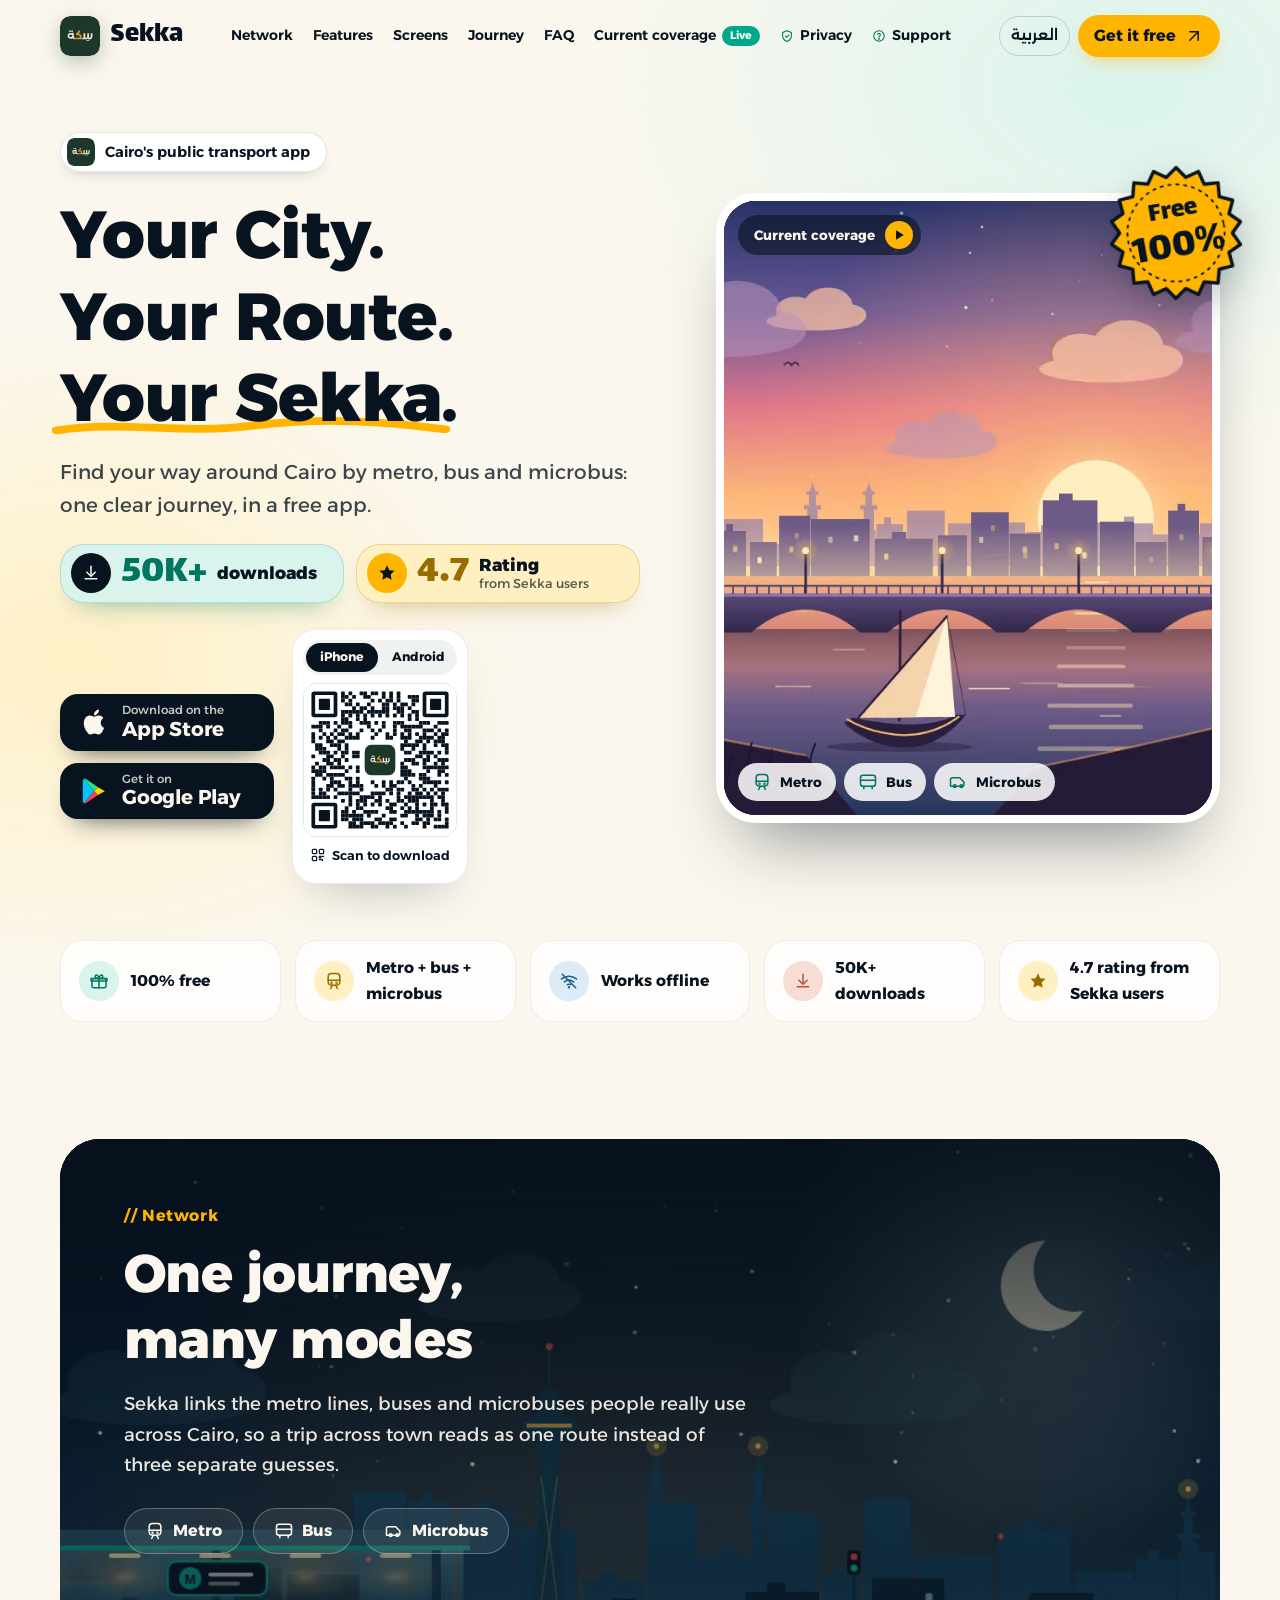
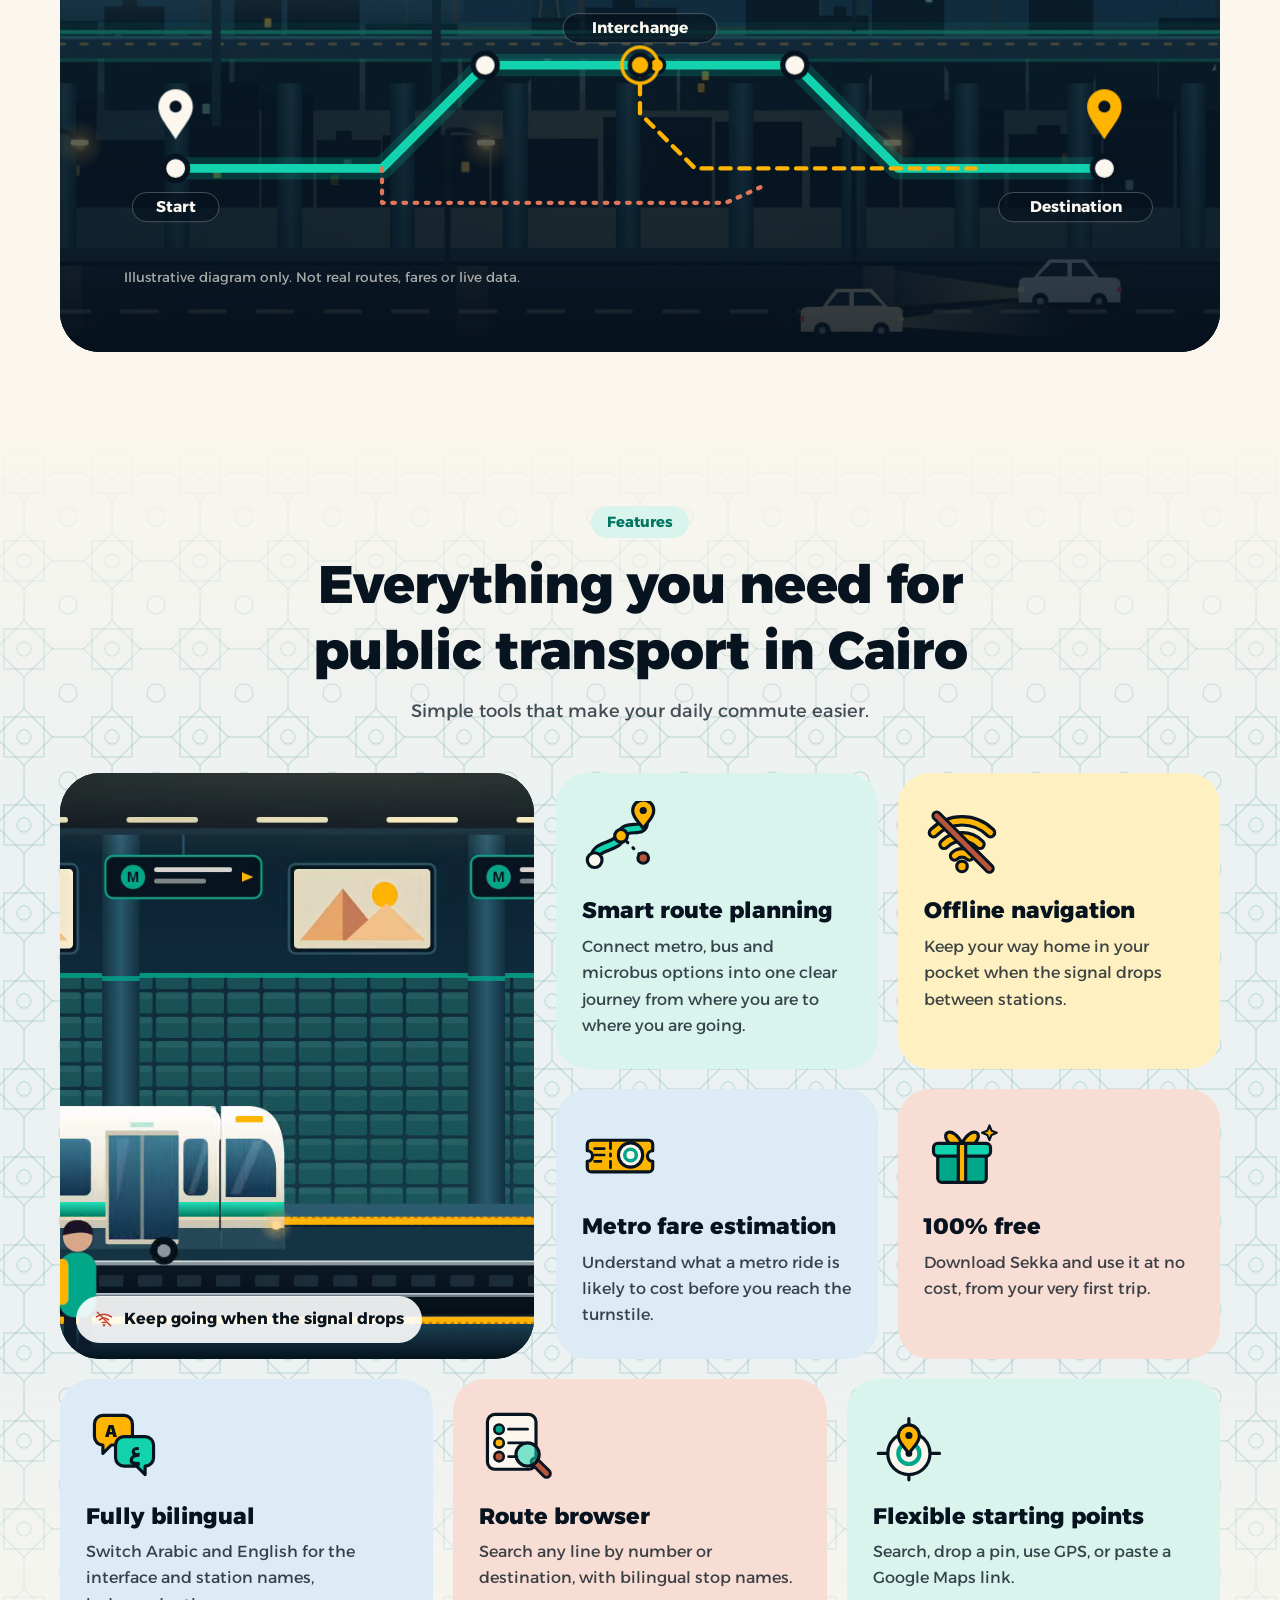
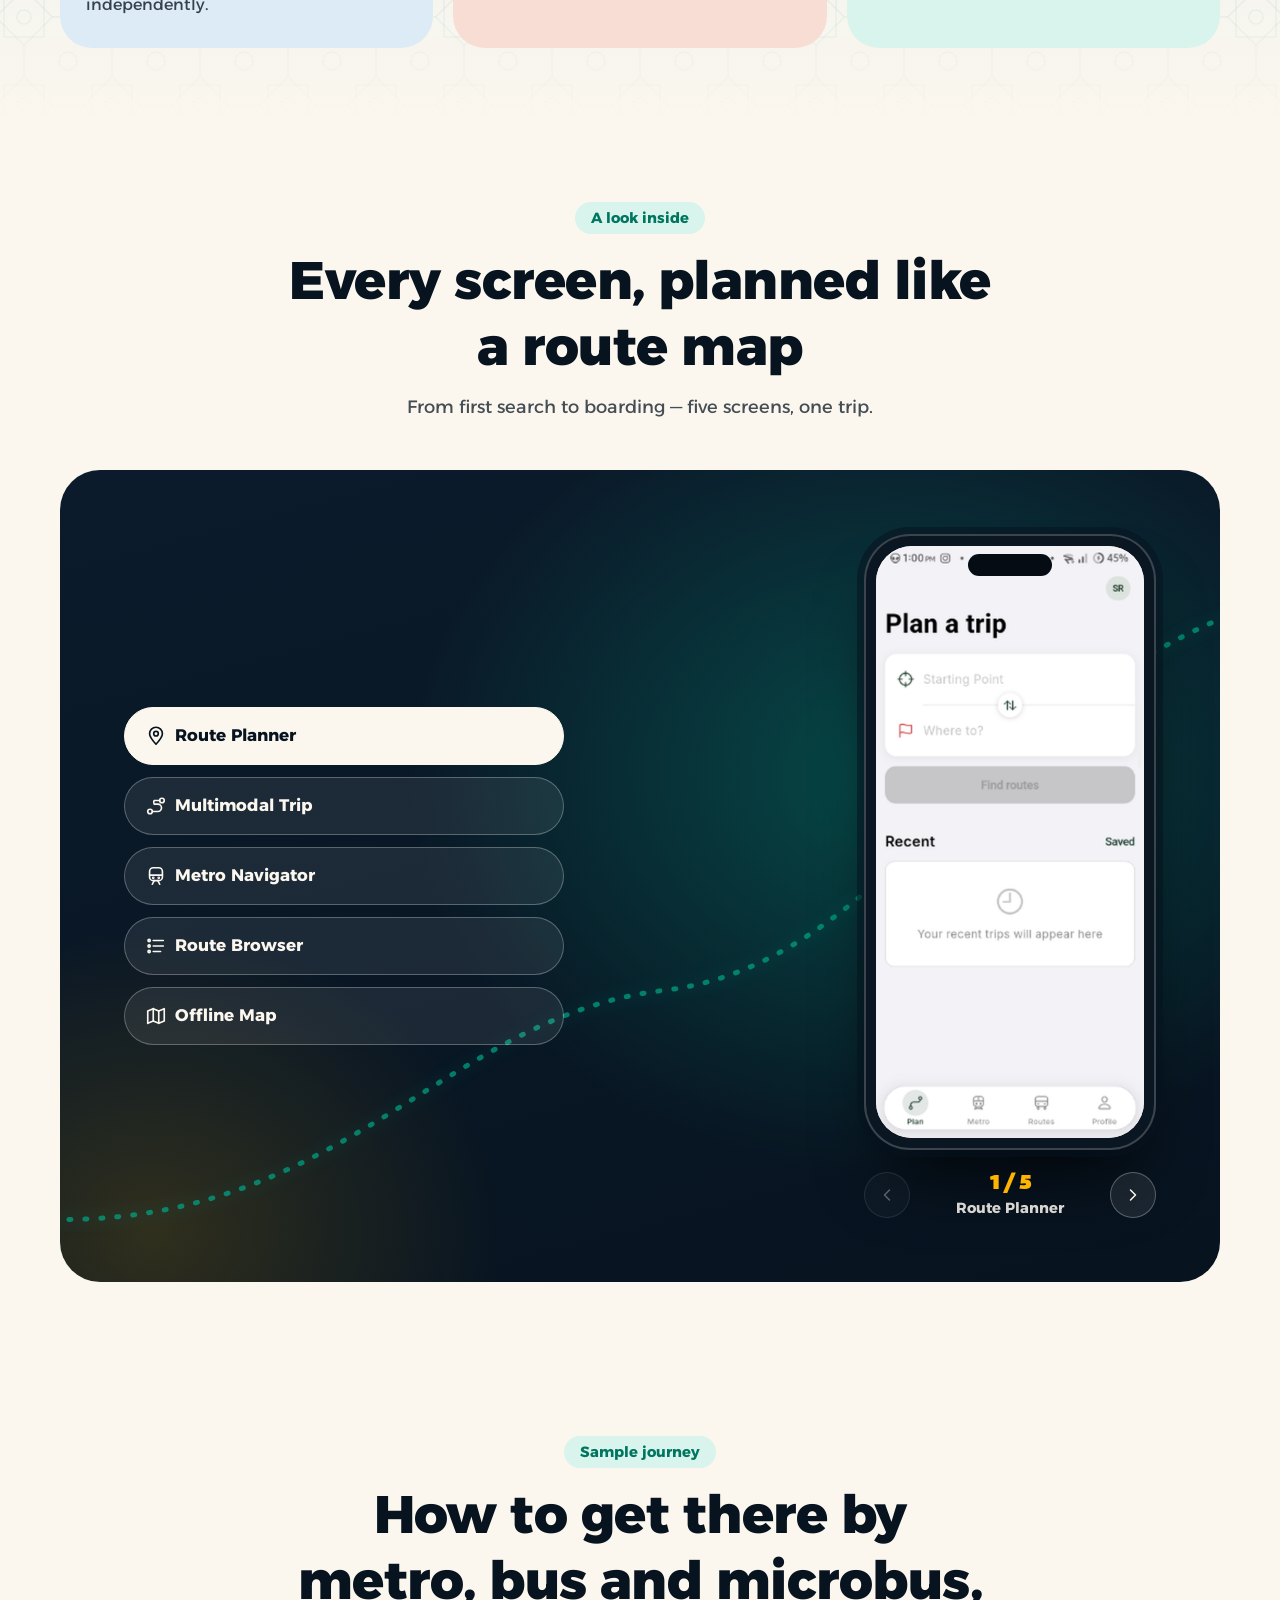
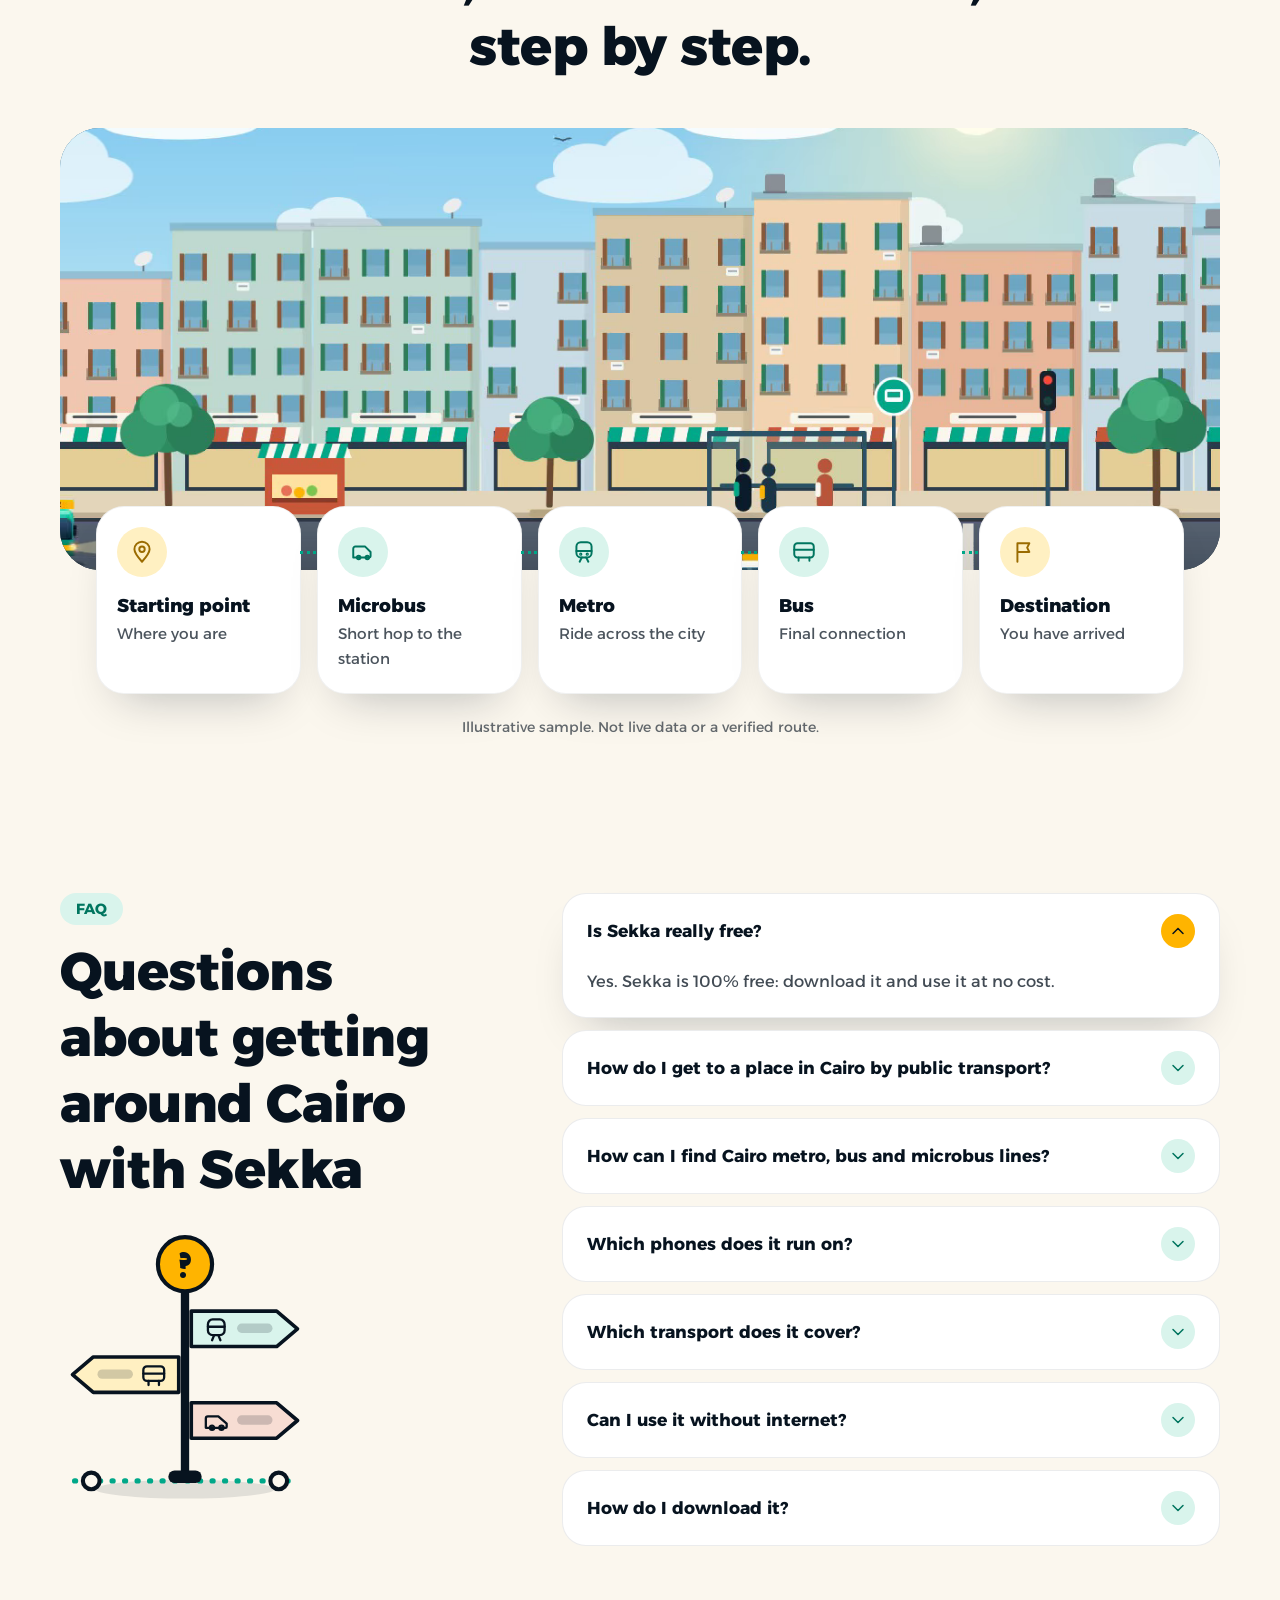
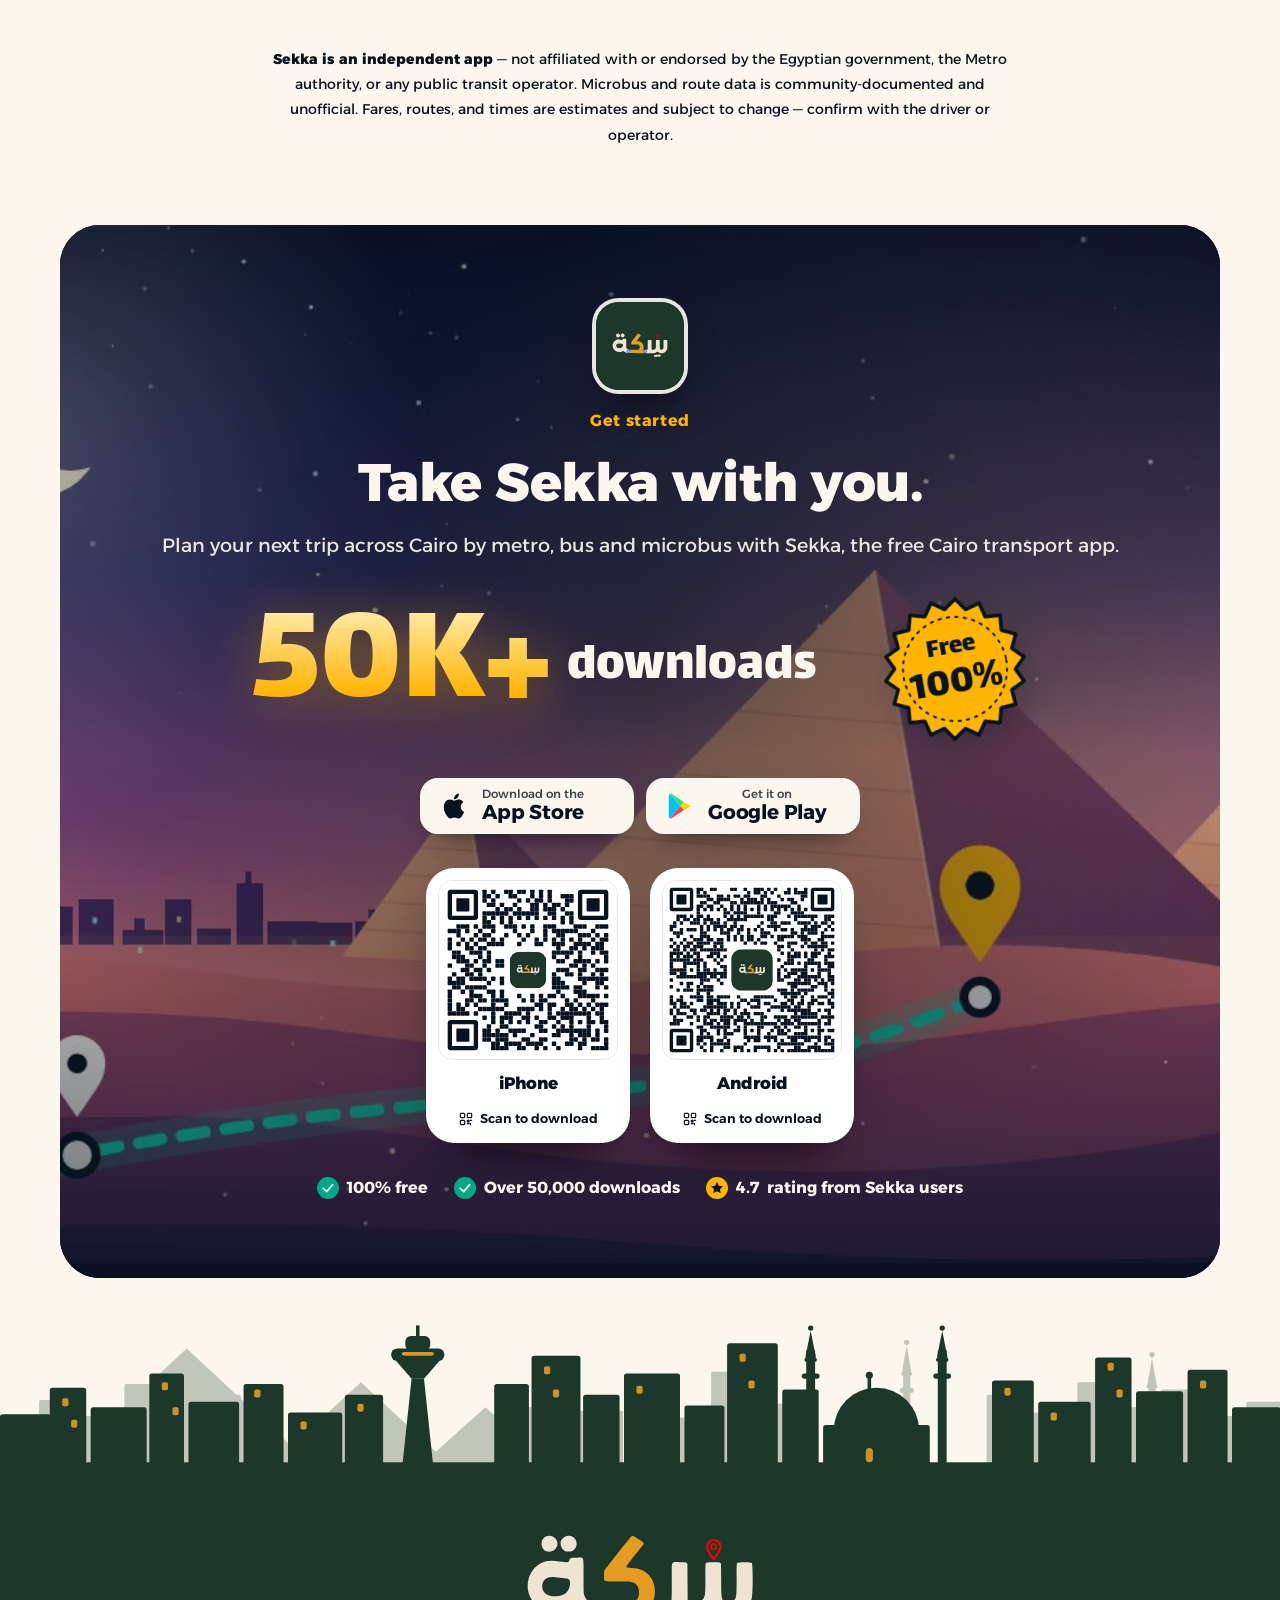
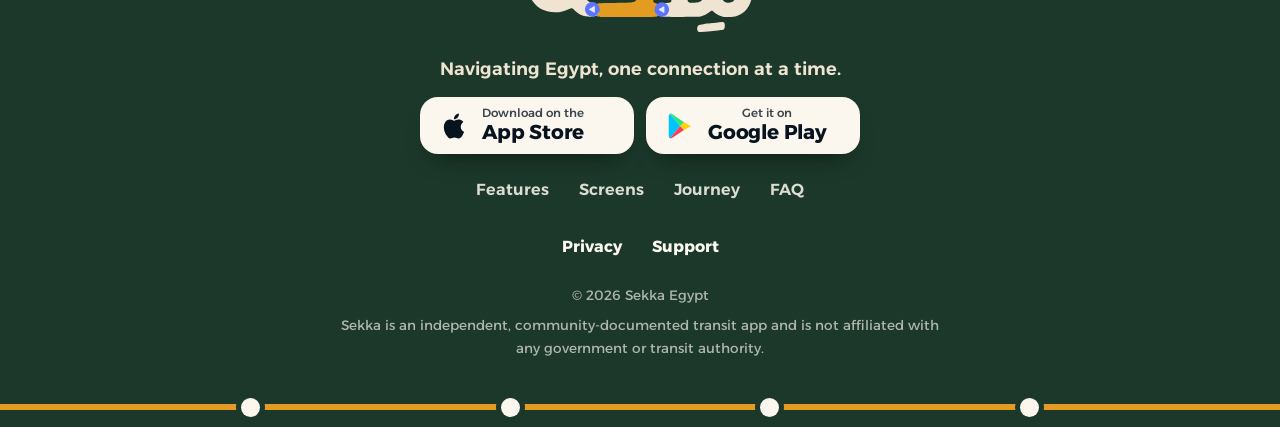
==== commit 15792fde: "website: plain Privacy tab, Support next to Privacy in the header - Privacy tab (/#privacy): the ico" ====
--- a/en/index.html
+++ b/en/index.html
@@ -39,13 +39,13 @@
     <link rel="preload" href="/fonts/lalezar.woff" as="font" type="font/woff" crossorigin />
     <!-- the page is prerendered; without JavaScript the scroll-in sections and the downloads counter would stay invisible -->
     <noscript><style>.reveal{opacity:1;transform:none}.stat-num[data-pending]{visibility:visible}</style></noscript>
-    <script type="module" crossorigin src="/assets/main-BzhWRnq0.js"></script>
-    <link rel="modulepreload" crossorigin href="/assets/graphics-gcXozr0J.js">
-    <link rel="modulepreload" crossorigin href="/assets/privacy-zGS2NoFe.js">
+    <script type="module" crossorigin src="/assets/main-D_ancfH_.js"></script>
+    <link rel="modulepreload" crossorigin href="/assets/graphics-zoIc1ZRX.js">
+    <link rel="modulepreload" crossorigin href="/assets/privacy-CVY3Bi0f.js">
     <link rel="stylesheet" crossorigin href="/assets/graphics-CYaCEuaW.css">
     <link rel="stylesheet" crossorigin href="/assets/main-Dk-aZoKu.css">
   </head>
   <body>
-    <div id="root"><link rel="preload" as="image" href="/logo.svg"/><link rel="preload" as="image" href="/logo-wordmark.svg"/><div class="page"><a class="skip" href="#main">Skip to content</a><header class="hdr  "><div class="wrap hdr-in"><a href="#hero" class="brand" aria-label="Sekka"><img src="/logo.svg" class="brand-logo" width="44" height="44" alt="" decoding="async" draggable="false"/><span>Sekka</span></a><nav class="nav" aria-label="Primary"><a href="#hero" class="nav-home">Home</a><a href="#network">Network</a><a href="#features">Features</a><a href="#screens">Screens</a><a href="#journey">Journey</a><a href="#faq">FAQ</a><button type="button" class="nav-live"><span>Current coverage</span><span class="chip-live">Live</span></button><button type="button" class="nav-live nav-priv"><svg viewBox="0 0 24 24" class="ico sm" fill="none" stroke="currentColor" stroke-width="1.8" stroke-linecap="round" stroke-linejoin="round" aria-hidden="true" focusable="false"><path d="M12 3l7.500 3v5.500c0 4.500-3 8-7.500 10-4.500-2-7.500-5.500-7.500-10V6z"></path><path d="M9 12l2.200 2.200L15.500 10"></path></svg><span>Privacy</span></button><a class="nav-legal nav-legal-first" href="/support/">Support</a><a class="btn btn-yellow nav-cta" href="#download"><span>Get it free</span><svg viewBox="0 0 24 24" class="ico" fill="none" stroke="currentColor" stroke-width="1.8" stroke-linecap="round" stroke-linejoin="round" aria-hidden="true" focusable="false"><line x1="7" y1="17" x2="17" y2="7"></line><polyline points="7 7 17 7 17 17"></polyline></svg></a></nav><div class="hdr-act"><button type="button" class="lang">العربية</button><a class="btn btn-yellow" href="#download"><span>Get it free</span><svg viewBox="0 0 24 24" class="ico" fill="none" stroke="currentColor" stroke-width="1.8" stroke-linecap="round" stroke-linejoin="round" aria-hidden="true" focusable="false"><line x1="7" y1="17" x2="17" y2="7"></line><polyline points="7 7 17 7 17 17"></polyline></svg></a><button type="button" class="burger" aria-expanded="false" aria-label="Menu"><span></span><span></span><span></span></button></div></div></header><main id="main"><section id="hero" class="hero"><div class="wrap hero-grid"><div class="hero-copy"><p class="tag"><img src="/logo.svg" class="tag-logo" width="28" height="28" alt="" decoding="async" draggable="false"/>Cairo&#x27;s public transport app</p><h1 class="h-hero" aria-label="Your City. Your Route. Your Sekka."><span class="" style="animation-delay:0.1s">Your City.</span><span class="" style="animation-delay:0.22s">Your Route.</span><span class="mark" style="animation-delay:0.33999999999999997s">Your Sekka.<svg viewBox="0 0 220 18" preserveAspectRatio="none" aria-hidden="true"><path d="M3 12 C40 3 70 16 110 8 S185 4 217 11" fill="none" stroke="#FFB400" stroke-width="7" stroke-linecap="round"></path></svg></span></h1><p class="lede">Find your way around Cairo by metro, bus and microbus: one clear journey, in a free app.</p><div class="stats"><div class="stat" role="group" aria-label="Over 50,000 downloads"><span class="stat-ico"><svg viewBox="0 0 24 24" class="ico" fill="none" stroke="currentColor" stroke-width="1.8" stroke-linecap="round" stroke-linejoin="round" aria-hidden="true" focusable="false"><path d="M12 4v11"></path><polyline points="7 11 12 16 17 11"></polyline><path d="M5 19h14"></path></svg></span><bdi dir="ltr" class="stat-num" aria-hidden="true" data-pending="">50<!-- -->K+</bdi><span class="stat-txt" aria-hidden="true"><b>downloads</b></span></div><div class="stat stat-rating" role="group" aria-label="4.7-star rating from Sekka users"><span class="stat-ico"><svg viewBox="0 0 24 24" class="ico" fill="currentColor" aria-hidden="true" focusable="false"><path d="M12 2.8l2.75 5.78 6.3.82-4.6 4.36 1.14 6.27L12 17.02l-5.59 3.03 1.14-6.27-4.6-4.36 6.3-.82z"></path></svg></span><bdi dir="ltr" class="stat-num" aria-hidden="true">4.7</bdi><span class="stat-txt" aria-hidden="true"><b>Rating</b><small>from Sekka users</small></span></div></div><div class="hero-actions"><div class="stores"><a class="store store-dark" href="https://apps.apple.com/us/app/sekka-%D8%B3%D9%83%D8%A9-%D9%85%D9%88%D8%A7%D8%B5%D9%84%D8%A7%D8%AA-%D8%A7%D9%84%D9%82%D8%A7%D9%87%D8%B1%D8%A9/id6812336357" target="_blank" rel="noopener noreferrer" aria-label="Download on the App Store"><span class="store-ico"><svg viewBox="0 0 24 24" aria-hidden="true" focusable="false"><path fill="currentColor" d="M18.710 19.500C17.880 20.740 17 21.950 15.660 21.970C14.320 22 13.890 21.180 12.370 21.180C10.840 21.180 10.370 21.950 9.100 22C7.790 22.050 6.800 20.680 5.960 19.470C4.250 17 2.940 12.450 4.700 9.390C5.570 7.870 7.130 6.910 8.820 6.880C10.100 6.860 11.320 7.750 12.110 7.750C12.890 7.750 14.370 6.680 15.920 6.840C16.570 6.870 18.390 7.100 19.560 8.820C19.470 8.880 17.390 10.100 17.410 12.630C17.440 15.650 20.060 16.660 20.090 16.670C20.060 16.740 19.670 18.110 18.710 19.500ZM13 3.500C13.730 2.670 14.940 2.040 15.940 2C16.070 3.170 15.600 4.350 14.900 5.190C14.210 6.040 13.070 6.700 11.950 6.610C11.800 5.460 12.360 4.260 13 3.500Z"></path></svg></span><span class="store-txt"><small>Download on the</small><b>App Store</b></span></a><a class="store store-dark" href="https://play.google.com/store/apps/details?id=com.sekka.transport&amp;hl=ar&amp;pli=1" target="_blank" rel="noopener noreferrer" aria-label="Get it on Google Play"><span class="store-ico"><svg viewBox="0 0 24 24" aria-hidden="true" focusable="false"><path d="M4 2.200 L12.200 12 L4 21.800 Q3 21.300 3 20 V4 Q3 2.700 4 2.200Z" fill="#00C3FF"></path><path d="M4 2.200 Q4.700 1.900 5.600 2.400 L15.200 8.900 L12.200 12Z" fill="#2BE67A"></path><path d="M4 21.800 Q4.700 22.100 5.600 21.600 L15.200 15.100 L12.200 12Z" fill="#FF3A5A"></path><path d="M15.200 8.900 L20.200 11.700 Q21.200 12 20.200 12.300 L15.200 15.100 L12.200 12Z" fill="#FFD400"></path></svg></span><span class="store-txt"><small>Get it on</small><b>Google Play</b></span></a></div><div class="qrbox"><div class="qr-tabs" role="tablist"><button type="button" role="tab" aria-selected="true">iPhone</button><button type="button" role="tab" aria-selected="false">Android</button></div><div class="qr-wrap"><svg viewBox="-2 -2 41 41" class="qr" role="img" aria-label="QR code: Sekka on the App Store"><rect x="-2" y="-2" width="41" height="41" fill="#fff"></rect><g fill="#07131F"><rect x="7.99" y="-0.01" width="1.02" height="1.02" rx="0.16"></rect><rect x="9.99" y="-0.01" width="1.02" height="1.02" rx="0.16"></rect><rect x="12.99" y="-0.01" width="1.02" height="1.02" rx="0.16"></rect><rect x="13.99" y="-0.01" width="1.02" height="1.02" rx="0.16"></rect><rect x="15.99" y="-0.01" width="1.02" height="1.02" rx="0.16"></rect><rect x="16.99" y="-0.01" width="1.02" height="1.02" rx="0.16"></rect><rect x="18.99" y="-0.01" width="1.02" height="1.02" rx="0.16"></rect><rect x="20.99" y="-0.01" width="1.02" height="1.02" rx="0.16"></rect><rect x="22.99" y="-0.01" width="1.02" height="1.02" rx="0.16"></rect><rect x="7.99" y="0.99" width="1.02" height="1.02" rx="0.16"></rect><rect x="8.99" y="0.99" width="1.02" height="1.02" rx="0.16"></rect><rect x="10.99" y="0.99" width="1.02" height="1.02" rx="0.16"></rect><rect x="13.99" y="0.99" width="1.02" height="1.02" rx="0.16"></rect><rect x="14.99" y="0.99" width="1.02" height="1.02" rx="0.16"></rect><rect x="18.99" y="0.99" width="1.02" height="1.02" rx="0.16"></rect><rect x="20.99" y="0.99" width="1.02" height="1.02" rx="0.16"></rect><rect x="22.99" y="0.99" width="1.02" height="1.02" rx="0.16"></rect><rect x="25.99" y="0.99" width="1.02" height="1.02" rx="0.16"></rect><rect x="26.99" y="0.99" width="1.02" height="1.02" rx="0.16"></rect><rect x="27.99" y="0.99" width="1.02" height="1.02" rx="0.16"></rect><rect x="7.99" y="1.99" width="1.02" height="1.02" rx="0.16"></rect><rect x="9.99" y="1.99" width="1.02" height="1.02" rx="0.16"></rect><rect x="15.99" y="1.99" width="1.02" height="1.02" rx="0.16"></rect><rect x="17.99" y="1.99" width="1.02" height="1.02" rx="0.16"></rect><rect x="19.99" y="1.99" width="1.02" height="1.02" rx="0.16"></rect><rect x="20.99" y="1.99" width="1.02" height="1.02" rx="0.16"></rect><rect x="22.99" y="1.99" width="1.02" height="1.02" rx="0.16"></rect><rect x="26.99" y="1.99" width="1.02" height="1.02" rx="0.16"></rect><rect x="27.99" y="1.99" width="1.02" height="1.02" rx="0.16"></rect><rect x="8.99" y="2.99" width="1.02" height="1.02" rx="0.16"></rect><rect x="9.99" y="2.99" width="1.02" height="1.02" rx="0.16"></rect><rect x="11.99" y="2.99" width="1.02" height="1.02" rx="0.16"></rect><rect x="14.99" y="2.99" width="1.02" height="1.02" rx="0.16"></rect><rect x="18.99" y="2.99" width="1.02" height="1.02" rx="0.16"></rect><rect x="19.99" y="2.99" width="1.02" height="1.02" rx="0.16"></rect><rect x="21.99" y="2.99" width="1.02" height="1.02" rx="0.16"></rect><rect x="23.99" y="2.99" width="1.02" height="1.02" rx="0.16"></rect><rect x="24.99" y="2.99" width="1.02" height="1.02" rx="0.16"></rect><rect x="26.99" y="2.99" width="1.02" height="1.02" rx="0.16"></rect><rect x="10.99" y="3.99" width="1.02" height="1.02" rx="0.16"></rect><rect x="12.99" y="3.99" width="1.02" height="1.02" rx="0.16"></rect><rect x="13.99" y="3.99" width="1.02" height="1.02" rx="0.16"></rect><rect x="15.99" y="3.99" width="1.02" height="1.02" rx="0.16"></rect><rect x="18.99" y="3.99" width="1.02" height="1.02" rx="0.16"></rect><rect x="19.99" y="3.99" width="1.02" height="1.02" rx="0.16"></rect><rect x="21.99" y="3.99" width="1.02" height="1.02" rx="0.16"></rect><rect x="22.99" y="3.99" width="1.02" height="1.02" rx="0.16"></rect><rect x="23.99" y="3.99" width="1.02" height="1.02" rx="0.16"></rect><rect x="25.99" y="3.99" width="1.02" height="1.02" rx="0.16"></rect><rect x="7.99" y="4.99" width="1.02" height="1.02" rx="0.16"></rect><rect x="8.99" y="4.99" width="1.02" height="1.02" rx="0.16"></rect><rect x="9.99" y="4.99" width="1.02" height="1.02" rx="0.16"></rect><rect x="10.99" y="4.99" width="1.02" height="1.02" rx="0.16"></rect><rect x="11.99" y="4.99" width="1.02" height="1.02" rx="0.16"></rect><rect x="12.99" y="4.99" width="1.02" height="1.02" rx="0.16"></rect><rect x="14.99" y="4.99" width="1.02" height="1.02" rx="0.16"></rect><rect x="15.99" y="4.99" width="1.02" height="1.02" rx="0.16"></rect><rect x="16.99" y="4.99" width="1.02" height="1.02" rx="0.16"></rect><rect x="17.99" y="4.99" width="1.02" height="1.02" rx="0.16"></rect><rect x="18.99" y="4.99" width="1.02" height="1.02" rx="0.16"></rect><rect x="19.99" y="4.99" width="1.02" height="1.02" rx="0.16"></rect><rect x="22.99" y="4.99" width="1.02" height="1.02" rx="0.16"></rect><rect x="23.99" y="4.99" width="1.02" height="1.02" rx="0.16"></rect><rect x="26.99" y="4.99" width="1.02" height="1.02" rx="0.16"></rect><rect x="27.99" y="4.99" width="1.02" height="1.02" rx="0.16"></rect><rect x="7.99" y="5.99" width="1.02" height="1.02" rx="0.16"></rect><rect x="9.99" y="5.99" width="1.02" height="1.02" rx="0.16"></rect><rect x="11.99" y="5.99" width="1.02" height="1.02" rx="0.16"></rect><rect x="13.99" y="5.99" width="1.02" height="1.02" rx="0.16"></rect><rect x="15.99" y="5.99" width="1.02" height="1.02" rx="0.16"></rect><rect x="17.99" y="5.99" width="1.02" height="1.02" rx="0.16"></rect><rect x="19.99" y="5.99" width="1.02" height="1.02" rx="0.16"></rect><rect x="21.99" y="5.99" width="1.02" height="1.02" rx="0.16"></rect><rect x="23.99" y="5.99" width="1.02" height="1.02" rx="0.16"></rect><rect x="25.99" y="5.99" width="1.02" height="1.02" rx="0.16"></rect><rect x="27.99" y="5.99" width="1.02" height="1.02" rx="0.16"></rect><rect x="7.99" y="6.99" width="1.02" height="1.02" rx="0.16"></rect><rect x="8.99" y="6.99" width="1.02" height="1.02" rx="0.16"></rect><rect x="11.99" y="6.99" width="1.02" height="1.02" rx="0.16"></rect><rect x="13.99" y="6.99" width="1.02" height="1.02" rx="0.16"></rect><rect x="25.99" y="6.99" width="1.02" height="1.02" rx="0.16"></rect><rect x="27.99" y="6.99" width="1.02" height="1.02" rx="0.16"></rect><rect x="1.99" y="7.99" width="1.02" height="1.02" rx="0.16"></rect><rect x="2.99" y="7.99" width="1.02" height="1.02" rx="0.16"></rect><rect x="3.99" y="7.99" width="1.02" height="1.02" rx="0.16"></rect><rect x="5.99" y="7.99" width="1.02" height="1.02" rx="0.16"></rect><rect x="7.99" y="7.99" width="1.02" height="1.02" rx="0.16"></rect><rect x="8.99" y="7.99" width="1.02" height="1.02" rx="0.16"></rect><rect x="9.99" y="7.99" width="1.02" height="1.02" rx="0.16"></rect><rect x="12.99" y="7.99" width="1.02" height="1.02" rx="0.16"></rect><rect x="13.99" y="7.99" width="1.02" height="1.02" rx="0.16"></rect><rect x="14.99" y="7.99" width="1.02" height="1.02" rx="0.16"></rect><rect x="16.99" y="7.99" width="1.02" height="1.02" rx="0.16"></rect><rect x="18.99" y="7.99" width="1.02" height="1.02" rx="0.16"></rect><rect x="21.99" y="7.99" width="1.02" height="1.02" rx="0.16"></rect><rect x="22.99" y="7.99" width="1.02" height="1.02" rx="0.16"></rect><rect x="23.99" y="7.99" width="1.02" height="1.02" rx="0.16"></rect><rect x="28.99" y="7.99" width="1.02" height="1.02" rx="0.16"></rect><rect x="29.99" y="7.99" width="1.02" height="1.02" rx="0.16"></rect><rect x="30.99" y="7.99" width="1.02" height="1.02" rx="0.16"></rect><rect x="33.99" y="7.99" width="1.02" height="1.02" rx="0.16"></rect><rect x="34.99" y="7.99" width="1.02" height="1.02" rx="0.16"></rect><rect x="35.99" y="7.99" width="1.02" height="1.02" rx="0.16"></rect><rect x="-0.01" y="8.99" width="1.02" height="1.02" rx="0.16"></rect><rect x="0.99" y="8.99" width="1.02" height="1.02" rx="0.16"></rect><rect x="1.99" y="8.99" width="1.02" height="1.02" rx="0.16"></rect><rect x="3.99" y="8.99" width="1.02" height="1.02" rx="0.16"></rect><rect x="6.99" y="8.99" width="1.02" height="1.02" rx="0.16"></rect><rect x="9.99" y="8.99" width="1.02" height="1.02" rx="0.16"></rect><rect x="14.99" y="8.99" width="1.02" height="1.02" rx="0.16"></rect><rect x="18.99" y="8.99" width="1.02" height="1.02" rx="0.16"></rect><rect x="21.99" y="8.99" width="1.02" height="1.02" rx="0.16"></rect><rect x="23.99" y="8.99" width="1.02" height="1.02" rx="0.16"></rect><rect x="24.99" y="8.99" width="1.02" height="1.02" rx="0.16"></rect><rect x="25.99" y="8.99" width="1.02" height="1.02" rx="0.16"></rect><rect x="26.99" y="8.99" width="1.02" height="1.02" rx="0.16"></rect><rect x="27.99" y="8.99" width="1.02" height="1.02" rx="0.16"></rect><rect x="28.99" y="8.99" width="1.02" height="1.02" rx="0.16"></rect><rect x="32.99" y="8.99" width="1.02" height="1.02" rx="0.16"></rect><rect x="1.99" y="9.99" width="1.02" height="1.02" rx="0.16"></rect><rect x="5.99" y="9.99" width="1.02" height="1.02" rx="0.16"></rect><rect x="7.99" y="9.99" width="1.02" height="1.02" rx="0.16"></rect><rect x="8.99" y="9.99" width="1.02" height="1.02" rx="0.16"></rect><rect x="12.99" y="9.99" width="1.02" height="1.02" rx="0.16"></rect><rect x="15.99" y="9.99" width="1.02" height="1.02" rx="0.16"></rect><rect x="17.99" y="9.99" width="1.02" height="1.02" rx="0.16"></rect><rect x="21.99" y="9.99" width="1.02" height="1.02" rx="0.16"></rect><rect x="24.99" y="9.99" width="1.02" height="1.02" rx="0.16"></rect><rect x="25.99" y="9.99" width="1.02" height="1.02" rx="0.16"></rect><rect x="29.99" y="9.99" width="1.02" height="1.02" rx="0.16"></rect><rect x="30.99" y="9.99" width="1.02" height="1.02" rx="0.16"></rect><rect x="31.99" y="9.99" width="1.02" height="1.02" rx="0.16"></rect><rect x="33.99" y="9.99" width="1.02" height="1.02" rx="0.16"></rect><rect x="35.99" y="9.99" width="1.02" height="1.02" rx="0.16"></rect><rect x="-0.01" y="10.99" width="1.02" height="1.02" rx="0.16"></rect><rect x="2.99" y="10.99" width="1.02" height="1.02" rx="0.16"></rect><rect x="4.99" y="10.99" width="1.02" height="1.02" rx="0.16"></rect><rect x="6.99" y="10.99" width="1.02" height="1.02" rx="0.16"></rect><rect x="7.99" y="10.99" width="1.02" height="1.02" rx="0.16"></rect><rect x="9.99" y="10.99" width="1.02" height="1.02" rx="0.16"></rect><rect x="11.99" y="10.99" width="1.02" height="1.02" rx="0.16"></rect><rect x="16.99" y="10.99" width="1.02" height="1.02" rx="0.16"></rect><rect x="19.99" y="10.99" width="1.02" height="1.02" rx="0.16"></rect><rect x="21.99" y="10.99" width="1.02" height="1.02" rx="0.16"></rect><rect x="23.99" y="10.99" width="1.02" height="1.02" rx="0.16"></rect><rect x="25.99" y="10.99" width="1.02" height="1.02" rx="0.16"></rect><rect x="27.99" y="10.99" width="1.02" height="1.02" rx="0.16"></rect><rect x="29.99" y="10.99" width="1.02" height="1.02" rx="0.16"></rect><rect x="32.99" y="10.99" width="1.02" height="1.02" rx="0.16"></rect><rect x="34.99" y="10.99" width="1.02" height="1.02" rx="0.16"></rect><rect x="35.99" y="10.99" width="1.02" height="1.02" rx="0.16"></rect><rect x="-0.01" y="11.99" width="1.02" height="1.02" rx="0.16"></rect><rect x="1.99" y="11.99" width="1.02" height="1.02" rx="0.16"></rect><rect x="3.99" y="11.99" width="1.02" height="1.02" rx="0.16"></rect><rect x="5.99" y="11.99" width="1.02" height="1.02" rx="0.16"></rect><rect x="8.99" y="11.99" width="1.02" height="1.02" rx="0.16"></rect><rect x="9.99" y="11.99" width="1.02" height="1.02" rx="0.16"></rect><rect x="10.99" y="11.99" width="1.02" height="1.02" rx="0.16"></rect><rect x="11.99" y="11.99" width="1.02" height="1.02" rx="0.16"></rect><rect x="15.99" y="11.99" width="1.02" height="1.02" rx="0.16"></rect><rect x="19.99" y="11.99" width="1.02" height="1.02" rx="0.16"></rect><rect x="20.99" y="11.99" width="1.02" height="1.02" rx="0.16"></rect><rect x="23.99" y="11.99" width="1.02" height="1.02" rx="0.16"></rect><rect x="24.99" y="11.99" width="1.02" height="1.02" rx="0.16"></rect><rect x="25.99" y="11.99" width="1.02" height="1.02" rx="0.16"></rect><rect x="28.99" y="11.99" width="1.02" height="1.02" rx="0.16"></rect><rect x="29.99" y="11.99" width="1.02" height="1.02" rx="0.16"></rect><rect x="30.99" y="11.99" width="1.02" height="1.02" rx="0.16"></rect><rect x="31.99" y="11.99" width="1.02" height="1.02" rx="0.16"></rect><rect x="33.99" y="11.99" width="1.02" height="1.02" rx="0.16"></rect><rect x="34.99" y="11.99" width="1.02" height="1.02" rx="0.16"></rect><rect x="-0.01" y="12.99" width="1.02" height="1.02" rx="0.16"></rect><rect x="3.99" y="12.99" width="1.02" height="1.02" rx="0.16"></rect><rect x="4.99" y="12.99" width="1.02" height="1.02" rx="0.16"></rect><rect x="6.99" y="12.99" width="1.02" height="1.02" rx="0.16"></rect><rect x="7.99" y="12.99" width="1.02" height="1.02" rx="0.16"></rect><rect x="24.99" y="12.99" width="1.02" height="1.02" rx="0.16"></rect><rect x="27.99" y="12.99" width="1.02" height="1.02" rx="0.16"></rect><rect x="28.99" y="12.99" width="1.02" height="1.02" rx="0.16"></rect><rect x="30.99" y="12.99" width="1.02" height="1.02" rx="0.16"></rect><rect x="32.99" y="12.99" width="1.02" height="1.02" rx="0.16"></rect><rect x="33.99" y="12.99" width="1.02" height="1.02" rx="0.16"></rect><rect x="34.99" y="12.99" width="1.02" height="1.02" rx="0.16"></rect><rect x="0.99" y="13.99" width="1.02" height="1.02" rx="0.16"></rect><rect x="1.99" y="13.99" width="1.02" height="1.02" rx="0.16"></rect><rect x="4.99" y="13.99" width="1.02" height="1.02" rx="0.16"></rect><rect x="5.99" y="13.99" width="1.02" height="1.02" rx="0.16"></rect><rect x="6.99" y="13.99" width="1.02" height="1.02" rx="0.16"></rect><rect x="8.99" y="13.99" width="1.02" height="1.02" rx="0.16"></rect><rect x="23.99" y="13.99" width="1.02" height="1.02" rx="0.16"></rect><rect x="24.99" y="13.99" width="1.02" height="1.02" rx="0.16"></rect><rect x="25.99" y="13.99" width="1.02" height="1.02" rx="0.16"></rect><rect x="26.99" y="13.99" width="1.02" height="1.02" rx="0.16"></rect><rect x="27.99" y="13.99" width="1.02" height="1.02" rx="0.16"></rect><rect x="29.99" y="13.99" width="1.02" height="1.02" rx="0.16"></rect><rect x="32.99" y="13.99" width="1.02" height="1.02" rx="0.16"></rect><rect x="34.99" y="13.99" width="1.02" height="1.02" rx="0.16"></rect><rect x="35.99" y="13.99" width="1.02" height="1.02" rx="0.16"></rect><rect x="0.99" y="14.99" width="1.02" height="1.02" rx="0.16"></rect><rect x="1.99" y="14.99" width="1.02" height="1.02" rx="0.16"></rect><rect x="2.99" y="14.99" width="1.02" height="1.02" rx="0.16"></rect><rect x="6.99" y="14.99" width="1.02" height="1.02" rx="0.16"></rect><rect x="8.99" y="14.99" width="1.02" height="1.02" rx="0.16"></rect><rect x="23.99" y="14.99" width="1.02" height="1.02" rx="0.16"></rect><rect x="26.99" y="14.99" width="1.02" height="1.02" rx="0.16"></rect><rect x="29.99" y="14.99" width="1.02" height="1.02" rx="0.16"></rect><rect x="35.99" y="14.99" width="1.02" height="1.02" rx="0.16"></rect><rect x="1.99" y="15.99" width="1.02" height="1.02" rx="0.16"></rect><rect x="2.99" y="15.99" width="1.02" height="1.02" rx="0.16"></rect><rect x="3.99" y="15.99" width="1.02" height="1.02" rx="0.16"></rect><rect x="5.99" y="15.99" width="1.02" height="1.02" rx="0.16"></rect><rect x="7.99" y="15.99" width="1.02" height="1.02" rx="0.16"></rect><rect x="8.99" y="15.99" width="1.02" height="1.02" rx="0.16"></rect><rect x="10.99" y="15.99" width="1.02" height="1.02" rx="0.16"></rect><rect x="11.99" y="15.99" width="1.02" height="1.02" rx="0.16"></rect><rect x="24.99" y="15.99" width="1.02" height="1.02" rx="0.16"></rect><rect x="25.99" y="15.99" width="1.02" height="1.02" rx="0.16"></rect><rect x="28.99" y="15.99" width="1.02" height="1.02" rx="0.16"></rect><rect x="29.99" y="15.99" width="1.02" height="1.02" rx="0.16"></rect><rect x="30.99" y="15.99" width="1.02" height="1.02" rx="0.16"></rect><rect x="31.99" y="15.99" width="1.02" height="1.02" rx="0.16"></rect><rect x="33.99" y="15.99" width="1.02" height="1.02" rx="0.16"></rect><rect x="35.99" y="15.99" width="1.02" height="1.02" rx="0.16"></rect><rect x="-0.01" y="16.99" width="1.02" height="1.02" rx="0.16"></rect><rect x="3.99" y="16.99" width="1.02" height="1.02" rx="0.16"></rect><rect x="4.99" y="16.99" width="1.02" height="1.02" rx="0.16"></rect><rect x="7.99" y="16.99" width="1.02" height="1.02" rx="0.16"></rect><rect x="10.99" y="16.99" width="1.02" height="1.02" rx="0.16"></rect><rect x="11.99" y="16.99" width="1.02" height="1.02" rx="0.16"></rect><rect x="27.99" y="16.99" width="1.02" height="1.02" rx="0.16"></rect><rect x="28.99" y="16.99" width="1.02" height="1.02" rx="0.16"></rect><rect x="30.99" y="16.99" width="1.02" height="1.02" rx="0.16"></rect><rect x="32.99" y="16.99" width="1.02" height="1.02" rx="0.16"></rect><rect x="2.99" y="17.99" width="1.02" height="1.02" rx="0.16"></rect><rect x="3.99" y="17.99" width="1.02" height="1.02" rx="0.16"></rect><rect x="5.99" y="17.99" width="1.02" height="1.02" rx="0.16"></rect><rect x="6.99" y="17.99" width="1.02" height="1.02" rx="0.16"></rect><rect x="8.99" y="17.99" width="1.02" height="1.02" rx="0.16"></rect><rect x="24.99" y="17.99" width="1.02" height="1.02" rx="0.16"></rect><rect x="25.99" y="17.99" width="1.02" height="1.02" rx="0.16"></rect><rect x="26.99" y="17.99" width="1.02" height="1.02" rx="0.16"></rect><rect x="29.99" y="17.99" width="1.02" height="1.02" rx="0.16"></rect><rect x="30.99" y="17.99" width="1.02" height="1.02" rx="0.16"></rect><rect x="33.99" y="17.99" width="1.02" height="1.02" rx="0.16"></rect><rect x="34.99" y="17.99" width="1.02" height="1.02" rx="0.16"></rect><rect x="35.99" y="17.99" width="1.02" height="1.02" rx="0.16"></rect><rect x="0.99" y="18.99" width="1.02" height="1.02" rx="0.16"></rect><rect x="3.99" y="18.99" width="1.02" height="1.02" rx="0.16"></rect><rect x="4.99" y="18.99" width="1.02" height="1.02" rx="0.16"></rect><rect x="6.99" y="18.99" width="1.02" height="1.02" rx="0.16"></rect><rect x="23.99" y="18.99" width="1.02" height="1.02" rx="0.16"></rect><rect x="26.99" y="18.99" width="1.02" height="1.02" rx="0.16"></rect><rect x="27.99" y="18.99" width="1.02" height="1.02" rx="0.16"></rect><rect x="29.99" y="18.99" width="1.02" height="1.02" rx="0.16"></rect><rect x="32.99" y="18.99" width="1.02" height="1.02" rx="0.16"></rect><rect x="34.99" y="18.99" width="1.02" height="1.02" rx="0.16"></rect><rect x="-0.01" y="19.99" width="1.02" height="1.02" rx="0.16"></rect><rect x="1.99" y="19.99" width="1.02" height="1.02" rx="0.16"></rect><rect x="2.99" y="19.99" width="1.02" height="1.02" rx="0.16"></rect><rect x="4.99" y="19.99" width="1.02" height="1.02" rx="0.16"></rect><rect x="5.99" y="19.99" width="1.02" height="1.02" rx="0.16"></rect><rect x="6.99" y="19.99" width="1.02" height="1.02" rx="0.16"></rect><rect x="7.99" y="19.99" width="1.02" height="1.02" rx="0.16"></rect><rect x="9.99" y="19.99" width="1.02" height="1.02" rx="0.16"></rect><rect x="11.99" y="19.99" width="1.02" height="1.02" rx="0.16"></rect><rect x="23.99" y="19.99" width="1.02" height="1.02" rx="0.16"></rect><rect x="24.99" y="19.99" width="1.02" height="1.02" rx="0.16"></rect><rect x="29.99" y="19.99" width="1.02" height="1.02" rx="0.16"></rect><rect x="30.99" y="19.99" width="1.02" height="1.02" rx="0.16"></rect><rect x="31.99" y="19.99" width="1.02" height="1.02" rx="0.16"></rect><rect x="32.99" y="19.99" width="1.02" height="1.02" rx="0.16"></rect><rect x="33.99" y="19.99" width="1.02" height="1.02" rx="0.16"></rect><rect x="34.99" y="19.99" width="1.02" height="1.02" rx="0.16"></rect><rect x="35.99" y="19.99" width="1.02" height="1.02" rx="0.16"></rect><rect x="-0.01" y="20.99" width="1.02" height="1.02" rx="0.16"></rect><rect x="0.99" y="20.99" width="1.02" height="1.02" rx="0.16"></rect><rect x="1.99" y="20.99" width="1.02" height="1.02" rx="0.16"></rect><rect x="2.99" y="20.99" width="1.02" height="1.02" rx="0.16"></rect><rect x="8.99" y="20.99" width="1.02" height="1.02" rx="0.16"></rect><rect x="11.99" y="20.99" width="1.02" height="1.02" rx="0.16"></rect><rect x="23.99" y="20.99" width="1.02" height="1.02" rx="0.16"></rect><rect x="24.99" y="20.99" width="1.02" height="1.02" rx="0.16"></rect><rect x="25.99" y="20.99" width="1.02" height="1.02" rx="0.16"></rect><rect x="30.99" y="20.99" width="1.02" height="1.02" rx="0.16"></rect><rect x="33.99" y="20.99" width="1.02" height="1.02" rx="0.16"></rect><rect x="34.99" y="20.99" width="1.02" height="1.02" rx="0.16"></rect><rect x="0.99" y="21.99" width="1.02" height="1.02" rx="0.16"></rect><rect x="1.99" y="21.99" width="1.02" height="1.02" rx="0.16"></rect><rect x="3.99" y="21.99" width="1.02" height="1.02" rx="0.16"></rect><rect x="4.99" y="21.99" width="1.02" height="1.02" rx="0.16"></rect><rect x="5.99" y="21.99" width="1.02" height="1.02" rx="0.16"></rect><rect x="6.99" y="21.99" width="1.02" height="1.02" rx="0.16"></rect><rect x="7.99" y="21.99" width="1.02" height="1.02" rx="0.16"></rect><rect x="23.99" y="21.99" width="1.02" height="1.02" rx="0.16"></rect><rect x="24.99" y="21.99" width="1.02" height="1.02" rx="0.16"></rect><rect x="25.99" y="21.99" width="1.02" height="1.02" rx="0.16"></rect><rect x="26.99" y="21.99" width="1.02" height="1.02" rx="0.16"></rect><rect x="28.99" y="21.99" width="1.02" height="1.02" rx="0.16"></rect><rect x="29.99" y="21.99" width="1.02" height="1.02" rx="0.16"></rect><rect x="33.99" y="21.99" width="1.02" height="1.02" rx="0.16"></rect><rect x="35.99" y="21.99" width="1.02" height="1.02" rx="0.16"></rect><rect x="-0.01" y="22.99" width="1.02" height="1.02" rx="0.16"></rect><rect x="2.99" y="22.99" width="1.02" height="1.02" rx="0.16"></rect><rect x="4.99" y="22.99" width="1.02" height="1.02" rx="0.16"></rect><rect x="8.99" y="22.99" width="1.02" height="1.02" rx="0.16"></rect><rect x="9.99" y="22.99" width="1.02" height="1.02" rx="0.16"></rect><rect x="11.99" y="22.99" width="1.02" height="1.02" rx="0.16"></rect><rect x="24.99" y="22.99" width="1.02" height="1.02" rx="0.16"></rect><rect x="28.99" y="22.99" width="1.02" height="1.02" rx="0.16"></rect><rect x="29.99" y="22.99" width="1.02" height="1.02" rx="0.16"></rect><rect x="30.99" y="22.99" width="1.02" height="1.02" rx="0.16"></rect><rect x="-0.01" y="23.99" width="1.02" height="1.02" rx="0.16"></rect><rect x="4.99" y="23.99" width="1.02" height="1.02" rx="0.16"></rect><rect x="5.99" y="23.99" width="1.02" height="1.02" rx="0.16"></rect><rect x="6.99" y="23.99" width="1.02" height="1.02" rx="0.16"></rect><rect x="9.99" y="23.99" width="1.02" height="1.02" rx="0.16"></rect><rect x="11.99" y="23.99" width="1.02" height="1.02" rx="0.16"></rect><rect x="15.99" y="23.99" width="1.02" height="1.02" rx="0.16"></rect><rect x="18.99" y="23.99" width="1.02" height="1.02" rx="0.16"></rect><rect x="20.99" y="23.99" width="1.02" height="1.02" rx="0.16"></rect><rect x="22.99" y="23.99" width="1.02" height="1.02" rx="0.16"></rect><rect x="23.99" y="23.99" width="1.02" height="1.02" rx="0.16"></rect><rect x="25.99" y="23.99" width="1.02" height="1.02" rx="0.16"></rect><rect x="29.99" y="23.99" width="1.02" height="1.02" rx="0.16"></rect><rect x="30.99" y="23.99" width="1.02" height="1.02" rx="0.16"></rect><rect x="31.99" y="23.99" width="1.02" height="1.02" rx="0.16"></rect><rect x="32.99" y="23.99" width="1.02" height="1.02" rx="0.16"></rect><rect x="33.99" y="23.99" width="1.02" height="1.02" rx="0.16"></rect><rect x="35.99" y="23.99" width="1.02" height="1.02" rx="0.16"></rect><rect x="-0.01" y="24.99" width="1.02" height="1.02" rx="0.16"></rect><rect x="3.99" y="24.99" width="1.02" height="1.02" rx="0.16"></rect><rect x="4.99" y="24.99" width="1.02" height="1.02" rx="0.16"></rect><rect x="6.99" y="24.99" width="1.02" height="1.02" rx="0.16"></rect><rect x="7.99" y="24.99" width="1.02" height="1.02" rx="0.16"></rect><rect x="9.99" y="24.99" width="1.02" height="1.02" rx="0.16"></rect><rect x="10.99" y="24.99" width="1.02" height="1.02" rx="0.16"></rect><rect x="11.99" y="24.99" width="1.02" height="1.02" rx="0.16"></rect><rect x="12.99" y="24.99" width="1.02" height="1.02" rx="0.16"></rect><rect x="16.99" y="24.99" width="1.02" height="1.02" rx="0.16"></rect><rect x="18.99" y="24.99" width="1.02" height="1.02" rx="0.16"></rect><rect x="20.99" y="24.99" width="1.02" height="1.02" rx="0.16"></rect><rect x="21.99" y="24.99" width="1.02" height="1.02" rx="0.16"></rect><rect x="26.99" y="24.99" width="1.02" height="1.02" rx="0.16"></rect><rect x="28.99" y="24.99" width="1.02" height="1.02" rx="0.16"></rect><rect x="32.99" y="24.99" width="1.02" height="1.02" rx="0.16"></rect><rect x="-0.01" y="25.99" width="1.02" height="1.02" rx="0.16"></rect><rect x="1.99" y="25.99" width="1.02" height="1.02" rx="0.16"></rect><rect x="3.99" y="25.99" width="1.02" height="1.02" rx="0.16"></rect><rect x="5.99" y="25.99" width="1.02" height="1.02" rx="0.16"></rect><rect x="9.99" y="25.99" width="1.02" height="1.02" rx="0.16"></rect><rect x="12.99" y="25.99" width="1.02" height="1.02" rx="0.16"></rect><rect x="19.99" y="25.99" width="1.02" height="1.02" rx="0.16"></rect><rect x="20.99" y="25.99" width="1.02" height="1.02" rx="0.16"></rect><rect x="22.99" y="25.99" width="1.02" height="1.02" rx="0.16"></rect><rect x="23.99" y="25.99" width="1.02" height="1.02" rx="0.16"></rect><rect x="26.99" y="25.99" width="1.02" height="1.02" rx="0.16"></rect><rect x="27.99" y="25.99" width="1.02" height="1.02" rx="0.16"></rect><rect x="29.99" y="25.99" width="1.02" height="1.02" rx="0.16"></rect><rect x="31.99" y="25.99" width="1.02" height="1.02" rx="0.16"></rect><rect x="33.99" y="25.99" width="1.02" height="1.02" rx="0.16"></rect><rect x="34.99" y="25.99" width="1.02" height="1.02" rx="0.16"></rect><rect x="35.99" y="25.99" width="1.02" height="1.02" rx="0.16"></rect><rect x="-0.01" y="26.99" width="1.02" height="1.02" rx="0.16"></rect><rect x="1.99" y="26.99" width="1.02" height="1.02" rx="0.16"></rect><rect x="2.99" y="26.99" width="1.02" height="1.02" rx="0.16"></rect><rect x="6.99" y="26.99" width="1.02" height="1.02" rx="0.16"></rect><rect x="7.99" y="26.99" width="1.02" height="1.02" rx="0.16"></rect><rect x="8.99" y="26.99" width="1.02" height="1.02" rx="0.16"></rect><rect x="9.99" y="26.99" width="1.02" height="1.02" rx="0.16"></rect><rect x="10.99" y="26.99" width="1.02" height="1.02" rx="0.16"></rect><rect x="11.99" y="26.99" width="1.02" height="1.02" rx="0.16"></rect><rect x="15.99" y="26.99" width="1.02" height="1.02" rx="0.16"></rect><rect x="16.99" y="26.99" width="1.02" height="1.02" rx="0.16"></rect><rect x="17.99" y="26.99" width="1.02" height="1.02" rx="0.16"></rect><rect x="18.99" y="26.99" width="1.02" height="1.02" rx="0.16"></rect><rect x="20.99" y="26.99" width="1.02" height="1.02" rx="0.16"></rect><rect x="22.99" y="26.99" width="1.02" height="1.02" rx="0.16"></rect><rect x="25.99" y="26.99" width="1.02" height="1.02" rx="0.16"></rect><rect x="27.99" y="26.99" width="1.02" height="1.02" rx="0.16"></rect><rect x="28.99" y="26.99" width="1.02" height="1.02" rx="0.16"></rect><rect x="30.99" y="26.99" width="1.02" height="1.02" rx="0.16"></rect><rect x="32.99" y="26.99" width="1.02" height="1.02" rx="0.16"></rect><rect x="34.99" y="26.99" width="1.02" height="1.02" rx="0.16"></rect><rect x="-0.01" y="27.99" width="1.02" height="1.02" rx="0.16"></rect><rect x="0.99" y="27.99" width="1.02" height="1.02" rx="0.16"></rect><rect x="1.99" y="27.99" width="1.02" height="1.02" rx="0.16"></rect><rect x="2.99" y="27.99" width="1.02" height="1.02" rx="0.16"></rect><rect x="3.99" y="27.99" width="1.02" height="1.02" rx="0.16"></rect><rect x="5.99" y="27.99" width="1.02" height="1.02" rx="0.16"></rect><rect x="9.99" y="27.99" width="1.02" height="1.02" rx="0.16"></rect><rect x="12.99" y="27.99" width="1.02" height="1.02" rx="0.16"></rect><rect x="13.99" y="27.99" width="1.02" height="1.02" rx="0.16"></rect><rect x="14.99" y="27.99" width="1.02" height="1.02" rx="0.16"></rect><rect x="15.99" y="27.99" width="1.02" height="1.02" rx="0.16"></rect><rect x="17.99" y="27.99" width="1.02" height="1.02" rx="0.16"></rect><rect x="22.99" y="27.99" width="1.02" height="1.02" rx="0.16"></rect><rect x="24.99" y="27.99" width="1.02" height="1.02" rx="0.16"></rect><rect x="25.99" y="27.99" width="1.02" height="1.02" rx="0.16"></rect><rect x="26.99" y="27.99" width="1.02" height="1.02" rx="0.16"></rect><rect x="27.99" y="27.99" width="1.02" height="1.02" rx="0.16"></rect><rect x="28.99" y="27.99" width="1.02" height="1.02" rx="0.16"></rect><rect x="29.99" y="27.99" width="1.02" height="1.02" rx="0.16"></rect><rect x="30.99" y="27.99" width="1.02" height="1.02" rx="0.16"></rect><rect x="31.99" y="27.99" width="1.02" height="1.02" rx="0.16"></rect><rect x="33.99" y="27.99" width="1.02" height="1.02" rx="0.16"></rect><rect x="34.99" y="27.99" width="1.02" height="1.02" rx="0.16"></rect><rect x="7.99" y="28.99" width="1.02" height="1.02" rx="0.16"></rect><rect x="9.99" y="28.99" width="1.02" height="1.02" rx="0.16"></rect><rect x="11.99" y="28.99" width="1.02" height="1.02" rx="0.16"></rect><rect x="12.99" y="28.99" width="1.02" height="1.02" rx="0.16"></rect><rect x="13.99" y="28.99" width="1.02" height="1.02" rx="0.16"></rect><rect x="16.99" y="28.99" width="1.02" height="1.02" rx="0.16"></rect><rect x="17.99" y="28.99" width="1.02" height="1.02" rx="0.16"></rect><rect x="19.99" y="28.99" width="1.02" height="1.02" rx="0.16"></rect><rect x="22.99" y="28.99" width="1.02" height="1.02" rx="0.16"></rect><rect x="23.99" y="28.99" width="1.02" height="1.02" rx="0.16"></rect><rect x="25.99" y="28.99" width="1.02" height="1.02" rx="0.16"></rect><rect x="26.99" y="28.99" width="1.02" height="1.02" rx="0.16"></rect><rect x="27.99" y="28.99" width="1.02" height="1.02" rx="0.16"></rect><rect x="31.99" y="28.99" width="1.02" height="1.02" rx="0.16"></rect><rect x="34.99" y="28.99" width="1.02" height="1.02" rx="0.16"></rect><rect x="9.99" y="29.99" width="1.02" height="1.02" rx="0.16"></rect><rect x="11.99" y="29.99" width="1.02" height="1.02" rx="0.16"></rect><rect x="13.99" y="29.99" width="1.02" height="1.02" rx="0.16"></rect><rect x="15.99" y="29.99" width="1.02" height="1.02" rx="0.16"></rect><rect x="17.99" y="29.99" width="1.02" height="1.02" rx="0.16"></rect><rect x="20.99" y="29.99" width="1.02" height="1.02" rx="0.16"></rect><rect x="21.99" y="29.99" width="1.02" height="1.02" rx="0.16"></rect><rect x="24.99" y="29.99" width="1.02" height="1.02" rx="0.16"></rect><rect x="27.99" y="29.99" width="1.02" height="1.02" rx="0.16"></rect><rect x="29.99" y="29.99" width="1.02" height="1.02" rx="0.16"></rect><rect x="31.99" y="29.99" width="1.02" height="1.02" rx="0.16"></rect><rect x="32.99" y="29.99" width="1.02" height="1.02" rx="0.16"></rect><rect x="34.99" y="29.99" width="1.02" height="1.02" rx="0.16"></rect><rect x="35.99" y="29.99" width="1.02" height="1.02" rx="0.16"></rect><rect x="8.99" y="30.99" width="1.02" height="1.02" rx="0.16"></rect><rect x="11.99" y="30.99" width="1.02" height="1.02" rx="0.16"></rect><rect x="12.99" y="30.99" width="1.02" height="1.02" rx="0.16"></rect><rect x="19.99" y="30.99" width="1.02" height="1.02" rx="0.16"></rect><rect x="20.99" y="30.99" width="1.02" height="1.02" rx="0.16"></rect><rect x="23.99" y="30.99" width="1.02" height="1.02" rx="0.16"></rect><rect x="25.99" y="30.99" width="1.02" height="1.02" rx="0.16"></rect><rect x="27.99" y="30.99" width="1.02" height="1.02" rx="0.16"></rect><rect x="31.99" y="30.99" width="1.02" height="1.02" rx="0.16"></rect><rect x="35.99" y="30.99" width="1.02" height="1.02" rx="0.16"></rect><rect x="7.99" y="31.99" width="1.02" height="1.02" rx="0.16"></rect><rect x="8.99" y="31.99" width="1.02" height="1.02" rx="0.16"></rect><rect x="10.99" y="31.99" width="1.02" height="1.02" rx="0.16"></rect><rect x="13.99" y="31.99" width="1.02" height="1.02" rx="0.16"></rect><rect x="14.99" y="31.99" width="1.02" height="1.02" rx="0.16"></rect><rect x="15.99" y="31.99" width="1.02" height="1.02" rx="0.16"></rect><rect x="16.99" y="31.99" width="1.02" height="1.02" rx="0.16"></rect><rect x="20.99" y="31.99" width="1.02" height="1.02" rx="0.16"></rect><rect x="21.99" y="31.99" width="1.02" height="1.02" rx="0.16"></rect><rect x="24.99" y="31.99" width="1.02" height="1.02" rx="0.16"></rect><rect x="25.99" y="31.99" width="1.02" height="1.02" rx="0.16"></rect><rect x="26.99" y="31.99" width="1.02" height="1.02" rx="0.16"></rect><rect x="27.99" y="31.99" width="1.02" height="1.02" rx="0.16"></rect><rect x="28.99" y="31.99" width="1.02" height="1.02" rx="0.16"></rect><rect x="29.99" y="31.99" width="1.02" height="1.02" rx="0.16"></rect><rect x="30.99" y="31.99" width="1.02" height="1.02" rx="0.16"></rect><rect x="31.99" y="31.99" width="1.02" height="1.02" rx="0.16"></rect><rect x="33.99" y="31.99" width="1.02" height="1.02" rx="0.16"></rect><rect x="35.99" y="31.99" width="1.02" height="1.02" rx="0.16"></rect><rect x="7.99" y="32.99" width="1.02" height="1.02" rx="0.16"></rect><rect x="8.99" y="32.99" width="1.02" height="1.02" rx="0.16"></rect><rect x="9.99" y="32.99" width="1.02" height="1.02" rx="0.16"></rect><rect x="10.99" y="32.99" width="1.02" height="1.02" rx="0.16"></rect><rect x="11.99" y="32.99" width="1.02" height="1.02" rx="0.16"></rect><rect x="12.99" y="32.99" width="1.02" height="1.02" rx="0.16"></rect><rect x="14.99" y="32.99" width="1.02" height="1.02" rx="0.16"></rect><rect x="18.99" y="32.99" width="1.02" height="1.02" rx="0.16"></rect><rect x="23.99" y="32.99" width="1.02" height="1.02" rx="0.16"></rect><rect x="24.99" y="32.99" width="1.02" height="1.02" rx="0.16"></rect><rect x="27.99" y="32.99" width="1.02" height="1.02" rx="0.16"></rect><rect x="29.99" y="32.99" width="1.02" height="1.02" rx="0.16"></rect><rect x="30.99" y="32.99" width="1.02" height="1.02" rx="0.16"></rect><rect x="31.99" y="32.99" width="1.02" height="1.02" rx="0.16"></rect><rect x="33.99" y="32.99" width="1.02" height="1.02" rx="0.16"></rect><rect x="7.99" y="33.99" width="1.02" height="1.02" rx="0.16"></rect><rect x="8.99" y="33.99" width="1.02" height="1.02" rx="0.16"></rect><rect x="10.99" y="33.99" width="1.02" height="1.02" rx="0.16"></rect><rect x="11.99" y="33.99" width="1.02" height="1.02" rx="0.16"></rect><rect x="12.99" y="33.99" width="1.02" height="1.02" rx="0.16"></rect><rect x="16.99" y="33.99" width="1.02" height="1.02" rx="0.16"></rect><rect x="17.99" y="33.99" width="1.02" height="1.02" rx="0.16"></rect><rect x="20.99" y="33.99" width="1.02" height="1.02" rx="0.16"></rect><rect x="21.99" y="33.99" width="1.02" height="1.02" rx="0.16"></rect><rect x="27.99" y="33.99" width="1.02" height="1.02" rx="0.16"></rect><rect x="28.99" y="33.99" width="1.02" height="1.02" rx="0.16"></rect><rect x="30.99" y="33.99" width="1.02" height="1.02" rx="0.16"></rect><rect x="32.99" y="33.99" width="1.02" height="1.02" rx="0.16"></rect><rect x="33.99" y="33.99" width="1.02" height="1.02" rx="0.16"></rect><rect x="35.99" y="33.99" width="1.02" height="1.02" rx="0.16"></rect><rect x="9.99" y="34.99" width="1.02" height="1.02" rx="0.16"></rect><rect x="10.99" y="34.99" width="1.02" height="1.02" rx="0.16"></rect><rect x="12.99" y="34.99" width="1.02" height="1.02" rx="0.16"></rect><rect x="13.99" y="34.99" width="1.02" height="1.02" rx="0.16"></rect><rect x="14.99" y="34.99" width="1.02" height="1.02" rx="0.16"></rect><rect x="15.99" y="34.99" width="1.02" height="1.02" rx="0.16"></rect><rect x="17.99" y="34.99" width="1.02" height="1.02" rx="0.16"></rect><rect x="18.99" y="34.99" width="1.02" height="1.02" rx="0.16"></rect><rect x="19.99" y="34.99" width="1.02" height="1.02" rx="0.16"></rect><rect x="20.99" y="34.99" width="1.02" height="1.02" rx="0.16"></rect><rect x="23.99" y="34.99" width="1.02" height="1.02" rx="0.16"></rect><rect x="26.99" y="34.99" width="1.02" height="1.02" rx="0.16"></rect><rect x="27.99" y="34.99" width="1.02" height="1.02" rx="0.16"></rect><rect x="29.99" y="34.99" width="1.02" height="1.02" rx="0.16"></rect><rect x="30.99" y="34.99" width="1.02" height="1.02" rx="0.16"></rect><rect x="35.99" y="34.99" width="1.02" height="1.02" rx="0.16"></rect><rect x="9.99" y="35.99" width="1.02" height="1.02" rx="0.16"></rect><rect x="10.99" y="35.99" width="1.02" height="1.02" rx="0.16"></rect><rect x="11.99" y="35.99" width="1.02" height="1.02" rx="0.16"></rect><rect x="12.99" y="35.99" width="1.02" height="1.02" rx="0.16"></rect><rect x="15.99" y="35.99" width="1.02" height="1.02" rx="0.16"></rect><rect x="16.99" y="35.99" width="1.02" height="1.02" rx="0.16"></rect><rect x="19.99" y="35.99" width="1.02" height="1.02" rx="0.16"></rect><rect x="21.99" y="35.99" width="1.02" height="1.02" rx="0.16"></rect><rect x="24.99" y="35.99" width="1.02" height="1.02" rx="0.16"></rect><rect x="29.99" y="35.99" width="1.02" height="1.02" rx="0.16"></rect><rect x="32.99" y="35.99" width="1.02" height="1.02" rx="0.16"></rect><rect x="33.99" y="35.99" width="1.02" height="1.02" rx="0.16"></rect><rect x="34.99" y="35.99" width="1.02" height="1.02" rx="0.16"></rect><rect x="35.99" y="35.99" width="1.02" height="1.02" rx="0.16"></rect></g><g><rect x="0.5" y="0.5" width="6" height="6" rx="0.25" fill="none" stroke="#07131F" stroke-width="1"></rect><rect x="2" y="2" width="3" height="3" rx="0.2" fill="#07131F"></rect></g><g><rect x="30.5" y="0.5" width="6" height="6" rx="0.25" fill="none" stroke="#07131F" stroke-width="1"></rect><rect x="32" y="2" width="3" height="3" rx="0.2" fill="#07131F"></rect></g><g><rect x="0.5" y="30.5" width="6" height="6" rx="0.25" fill="none" stroke="#07131F" stroke-width="1"></rect><rect x="2" y="32" width="3" height="3" rx="0.2" fill="#07131F"></rect></g><g transform="translate(14 14)"><rect x="-0.4" y="-0.4" width="9.8" height="9.8" rx="2.5088000000000004" fill="#fff"></rect><image href="/logo.svg" x="0.3" y="0.3" width="8.4" height="8.4"></image></g></svg></div><p class="qr-cap"><svg viewBox="0 0 24 24" class="ico" fill="none" stroke="currentColor" stroke-width="1.8" stroke-linecap="round" stroke-linejoin="round" aria-hidden="true" focusable="false"><rect x="3.5" y="3.5" width="6.5" height="6.5" rx="1.5"></rect><rect x="14" y="3.5" width="6.5" height="6.5" rx="1.5"></rect><rect x="3.5" y="14" width="6.5" height="6.5" rx="1.5"></rect><path d="M14 14h2.5v2.5H14zM18.5 14H20.5M14 19h2.5M18.5 18.5v2"></path></svg>Scan to download</p></div></div></div><div class="hero-visual"><div class="vframe"><div class="scene " style="background-image:url(/media/nile-poster.jpg);background-position:60% 50%" role="img" aria-label="Illustration of a Cairo metro train crossing a bridge over the Nile at sunset"><video muted="" loop="" playsInline="" autoPlay="" preload="auto" poster="/media/nile-poster.jpg" style="object-position:60% 50%;opacity:0"><source src="/media/nile.webm" type="video/webm"/><source src="/media/nile.mp4" type="video/mp4"/></video></div><ul class="vchips" aria-label="Cairo&#x27;s public transport app"><li><svg viewBox="0 0 24 24" class="ico" fill="none" stroke="currentColor" stroke-width="1.8" stroke-linecap="round" stroke-linejoin="round" aria-hidden="true" focusable="false"><rect x="5" y="3" width="14" height="14" rx="4"></rect><path d="M5 11h14M8 21l2-4M16 21l-2-4"></path><circle cx="9" cy="14" r=".6"></circle><circle cx="15" cy="14" r=".6"></circle></svg><span>Metro</span></li><li><svg viewBox="0 0 24 24" class="ico" fill="none" stroke="currentColor" stroke-width="1.8" stroke-linecap="round" stroke-linejoin="round" aria-hidden="true" focusable="false"><rect x="3" y="4" width="18" height="13" rx="3"></rect><path d="M3 10h18M7 20v-3M17 20v-3"></path></svg><span>Bus</span></li><li><svg viewBox="0 0 24 24" class="ico" fill="none" stroke="currentColor" stroke-width="1.8" stroke-linecap="round" stroke-linejoin="round" aria-hidden="true" focusable="false"><path d="M3 16V9a2 2 0 0 1 2-2h9l5 5v4a1 1 0 0 1-1 1H3z"></path><circle cx="8" cy="17" r="1.6"></circle><circle cx="16" cy="17" r="1.6"></circle></svg><span>Microbus</span></li></ul><button type="button" class="vplay"><span>Current coverage</span><span class="play-dot"><svg viewBox="0 0 24 24" class="ico sm" fill="currentColor" aria-hidden="true" focusable="false"><polygon points="7,4 20,12 7,20"></polygon></svg></span></button></div><div class="seal" role="img" aria-label="100% free"><svg viewBox="-62 -62 124 124" aria-hidden="true"><polygon points="58.0,0.0 49.2,8.7 54.5,19.8 43.3,25.0 44.4,37.3 32.1,38.3 29.0,50.2 17.1,47.0 10.1,57.1 0.0,50.0 -10.1,57.1 -17.1,47.0 -29.0,50.2 -32.1,38.3 -44.4,37.3 -43.3,25.0 -54.5,19.8 -49.2,8.7 -58.0,0.0 -49.2,-8.7 -54.5,-19.8 -43.3,-25.0 -44.4,-37.3 -32.1,-38.3 -29.0,-50.2 -17.1,-47.0 -10.1,-57.1 -0.0,-50.0 10.1,-57.1 17.1,-47.0 29.0,-50.2 32.1,-38.3 44.4,-37.3 43.3,-25.0 54.5,-19.8 49.2,-8.7" fill="#FFB400" stroke="#07131F" stroke-width="3" stroke-linejoin="round"></polygon><circle r="43" fill="none" stroke="#07131F" stroke-width="1.6" stroke-dasharray="2 5" stroke-linecap="round"></circle></svg><span class="seal-top">Free</span><bdi dir="ltr" class="seal-big">100%</bdi></div></div></div><ul class="wrap trust"><li><span class="trust-ico"><svg viewBox="0 0 24 24" class="ico" fill="none" stroke="currentColor" stroke-width="1.8" stroke-linecap="round" stroke-linejoin="round" aria-hidden="true" focusable="false"><rect x="3.5" y="9" width="17" height="11" rx="2"></rect><path d="M2.5 9h19v3h-19zM12 9v11M12 9C9 9 7.5 7.8 7.5 6.3 7.5 4.7 9.5 4.4 10.6 5.6 11.5 6.5 12 9 12 9zM12 9c3 0 4.500-1.200 4.500-2.700 0-1.600-2-1.900-3.100-.7C12.500 6.500 12 9 12 9z"></path></svg></span>100% free</li><li><span class="trust-ico"><svg viewBox="0 0 24 24" class="ico" fill="none" stroke="currentColor" stroke-width="1.8" stroke-linecap="round" stroke-linejoin="round" aria-hidden="true" focusable="false"><rect x="5" y="3" width="14" height="14" rx="4"></rect><path d="M5 11h14M8 21l2-4M16 21l-2-4"></path><circle cx="9" cy="14" r=".6"></circle><circle cx="15" cy="14" r=".6"></circle></svg></span>Metro + bus + microbus</li><li><span class="trust-ico"><svg viewBox="0 0 24 24" class="ico" fill="none" stroke="currentColor" stroke-width="1.8" stroke-linecap="round" stroke-linejoin="round" aria-hidden="true" focusable="false"><path d="M3 9.5a14 14 0 0 1 18 0M6.5 13a9 9 0 0 1 11 0M10 16.4a4 4 0 0 1 4 0"></path><circle cx="12" cy="19.4" r=".6" fill="currentColor"></circle><path d="M4 4l16 16"></path></svg></span>Works offline</li><li><span class="trust-ico"><svg viewBox="0 0 24 24" class="ico" fill="none" stroke="currentColor" stroke-width="1.8" stroke-linecap="round" stroke-linejoin="round" aria-hidden="true" focusable="false"><path d="M12 4v11"></path><polyline points="7 11 12 16 17 11"></polyline><path d="M5 19h14"></path></svg></span>50K+ downloads</li><li><span class="trust-ico"><svg viewBox="0 0 24 24" class="ico" fill="currentColor" aria-hidden="true" focusable="false"><path d="M12 2.8l2.75 5.78 6.3.82-4.6 4.36 1.14 6.27L12 17.02l-5.59 3.03 1.14-6.27-4.6-4.36 6.3-.82z"></path></svg></span><span><bdi dir="ltr">4.7</bdi> rating from Sekka users</span></li></ul></section><section id="network" class="sec"><div class="wrap"><div class="reveal panel dark net" style="transition-delay:0ms"><div class="scene " style="background-image:url(/media/night-poster.jpg);background-position:50% 40%" role="img" aria-label="Illustration of a metro train on an elevated line above a Cairo street at night"><video muted="" loop="" playsInline="" autoPlay="" preload="auto" poster="/media/night-poster.jpg" style="object-position:50% 40%;opacity:0"><source src="/media/night.webm" type="video/webm"/><source src="/media/night.mp4" type="video/mp4"/></video></div><div class="shade"></div><div class="net-in"><div class="net-head"><p class="eyebrow-y">// Network</p><h2 class="h-sec">One journey,<br/>many modes</h2><p class="net-body">Sekka links the metro lines, buses and microbuses people really use across Cairo, so a trip across town reads as one route instead of three separate guesses.</p></div><div class="nd"><div class="chips2" role="group"><button type="button" class="chip2" aria-pressed="false"><svg viewBox="0 0 24 24" class="ico" fill="none" stroke="currentColor" stroke-width="1.8" stroke-linecap="round" stroke-linejoin="round" aria-hidden="true" focusable="false"><rect x="5" y="3" width="14" height="14" rx="4"></rect><path d="M5 11h14M8 21l2-4M16 21l-2-4"></path><circle cx="9" cy="14" r=".6"></circle><circle cx="15" cy="14" r=".6"></circle></svg><span>Metro</span></button><button type="button" class="chip2" aria-pressed="false"><svg viewBox="0 0 24 24" class="ico" fill="none" stroke="currentColor" stroke-width="1.8" stroke-linecap="round" stroke-linejoin="round" aria-hidden="true" focusable="false"><rect x="3" y="4" width="18" height="13" rx="3"></rect><path d="M3 10h18M7 20v-3M17 20v-3"></path></svg><span>Bus</span></button><button type="button" class="chip2" aria-pressed="false"><svg viewBox="0 0 24 24" class="ico" fill="none" stroke="currentColor" stroke-width="1.8" stroke-linecap="round" stroke-linejoin="round" aria-hidden="true" focusable="false"><path d="M3 16V9a2 2 0 0 1 2-2h9l5 5v4a1 1 0 0 1-1 1H3z"></path><circle cx="8" cy="17" r="1.6"></circle><circle cx="16" cy="17" r="1.6"></circle></svg><span>Microbus</span></button></div><svg viewBox="0 0 1200 320" class="nd-svg" aria-hidden="true" focusable="false" style="direction:ltr"><g><g style="opacity:1;transition:opacity .3s"><path d="M60 240 H300 L420 120 H780 L900 240 H1140" fill="none" stroke="#00A889" stroke-opacity=".24" stroke-width="26" stroke-linecap="round" stroke-linejoin="round"></path><path class="hud-draw" pathLength="1" d="M60 240 H300 L420 120 H780 L900 240 H1140" fill="none" stroke="#12D3AE" stroke-width="10" stroke-linecap="round" stroke-linejoin="round"></path><circle r="9" fill="#FFB400" stroke="#07131F" stroke-width="4"><animateMotion dur="8s" repeatCount="indefinite" path="M60 240 H300 L420 120 H780 L900 240 H1140"></animateMotion></circle></g><path class="hud-flow" style="opacity:1;transition:opacity .3s" d="M600 120 V176 L664 240 H990" fill="none" stroke="#FFB400" stroke-width="5" stroke-dasharray="12 10" stroke-linecap="round" stroke-linejoin="round"></path><path class="hud-flow" style="opacity:1;transition:opacity .3s" d="M300 240 V280 H700 L740 262" fill="none" stroke="#E0775A" stroke-width="5" stroke-dasharray="3 10" stroke-linecap="round" stroke-linejoin="round"></path><circle class="hud-node" style="animation-delay:0.8s" cx="60" cy="240" r="14" fill="#FBF7EE" stroke="#07131F" stroke-width="6"></circle><circle class="hud-node" style="animation-delay:1.05s" cx="420" cy="120" r="14" fill="#FBF7EE" stroke="#07131F" stroke-width="6"></circle><circle class="hud-node" style="animation-delay:1.3s" cx="780" cy="120" r="14" fill="#FBF7EE" stroke="#07131F" stroke-width="6"></circle><circle class="hud-node" style="animation-delay:1.55s" cx="1140" cy="240" r="14" fill="#FBF7EE" stroke="#07131F" stroke-width="6"></circle><circle class="hud-pulse" cx="600" cy="120" r="21" fill="none" stroke="#FFB400" stroke-width="4"></circle><circle cx="600" cy="120" r="12" fill="#FFB400" stroke="#07131F" stroke-width="5"></circle><g class="hud-pin" style="animation-delay:1.6s"><g transform="translate(60 206) scale(1) translate(-60 -206)"><path d="M60 206 c-13-20-20-27-20-38 a20 20 0 0 1 40 0 c0 11-7 18-20 38z" fill="#FBF7EE"></path><circle cx="60" cy="168" r="7" fill="#07131F"></circle></g></g><g class="hud-pin" style="animation-delay:2s"><g transform="translate(1140 206) scale(1) translate(-1140 -206)"><path d="M1140 206 c-13-20-20-27-20-38 a20 20 0 0 1 40 0 c0 11-7 18-20 38z" fill="#FFB400"></path><circle cx="1140" cy="168" r="7" fill="#07131F"></circle></g></g></g><g><rect x="9.5" y="268" width="101" height="34" rx="17" fill="#07131F" fill-opacity=".66" stroke="#FBF7EE" stroke-opacity=".3"></rect><text x="60" y="291" fill="#FBF7EE" font-size="18" font-weight="700" font-family="inherit" text-anchor="middle">Start</text></g><g><rect x="1017" y="268" width="179" height="34" rx="17" fill="#07131F" fill-opacity=".66" stroke="#FBF7EE" stroke-opacity=".3"></rect><text x="1106.5" y="291" fill="#FBF7EE" font-size="18" font-weight="700" font-family="inherit" text-anchor="middle">Destination</text></g><g><rect x="510.5" y="60" width="179" height="34" rx="17" fill="#07131F" fill-opacity=".66" stroke="#FBF7EE" stroke-opacity=".3"></rect><text x="600" y="83" fill="#FBF7EE" font-size="18" font-weight="700" font-family="inherit" text-anchor="middle">Interchange</text></g></svg></div><p class="net-note">Illustrative diagram only. Not real routes, fares or live data.</p></div></div></div></section><section id="features" class="sec sec-features"><div class="wrap"><div class="reveal sec-head" style="transition-delay:0ms"><p class="eyebrow">Features</p><h2 class="h-sec ink">Everything you need for public transport in Cairo</h2><p class="sec-sub">Simple tools that make your daily commute easier.</p></div><div class="feat-grid"><div class="reveal panel feat-video" style="transition-delay:0ms"><div class="scene " style="background-image:url(/media/station-poster.jpg);background-position:40% 50%" role="img" aria-label="Illustration of people waiting on a Cairo metro platform, with an offline route icon on the sign"><video muted="" loop="" playsInline="" autoPlay="" preload="auto" poster="/media/station-poster.jpg" style="object-position:40% 50%;opacity:0"><source src="/media/station.webm" type="video/webm"/><source src="/media/station.mp4" type="video/mp4"/></video></div><span class="vcap"><svg viewBox="0 0 24 24" class="ico" fill="none" stroke="currentColor" stroke-width="1.8" stroke-linecap="round" stroke-linejoin="round" aria-hidden="true" focusable="false"><path d="M3 9.5a14 14 0 0 1 18 0M6.5 13a9 9 0 0 1 11 0M10 16.4a4 4 0 0 1 4 0"></path><circle cx="12" cy="19.4" r=".6" fill="currentColor"></circle><path d="M4 4l16 16"></path></svg>Keep going when the signal drops</span></div><div class="fcards"><article class="reveal fcard fc-plan" style="transition-delay:0ms"><svg viewBox="0 0 72 72" class="fart" aria-hidden="true" focusable="false"><g><path d="M12 56 C12 40 32 46 37 33 S58 32 58 20" fill="none" stroke="#07131F" stroke-width="11" stroke-linecap="round"></path><path d="M12 56 C12 40 32 46 37 33 S58 32 58 20" fill="none" stroke="#12D3AE" stroke-width="5" stroke-linecap="round"></path><path d="M37 33 L58 54" fill="none" stroke="#07131F" stroke-width="3" stroke-dasharray="1 7" stroke-linecap="round"></path><circle cx="12" cy="56" r="7" fill="#FBF7EE" stroke="#07131F" stroke-width="3" stroke-linejoin="round" stroke-linecap="round"></circle><circle cx="37" cy="33" r="6" fill="#FFB400" stroke="#07131F" stroke-width="3" stroke-linejoin="round" stroke-linecap="round"></circle><circle cx="58" cy="54" r="5" fill="#B8553A" stroke="#07131F" stroke-width="3" stroke-linejoin="round" stroke-linecap="round"></circle><path d="M58 20 c-7-9-10-12-10-17 a10 10 0 0 1 20 0 c0 5-3 8-10 17z" transform="translate(0 6)" fill="#FFB400" stroke="#07131F" stroke-width="3" stroke-linejoin="round" stroke-linecap="round"></path><circle cx="58" cy="9" r="3.4" fill="#07131F"></circle></g></svg><h3>Smart route planning</h3><p>Connect metro, bus and microbus options into one clear journey from where you are to where you are going.</p></article><article class="reveal fcard fc-offline" style="transition-delay:90ms"><svg viewBox="0 0 72 72" class="fart" aria-hidden="true" focusable="false"><g><path d="M9 30 a38 38 0 0 1 54 0" fill="none" stroke="#07131F" stroke-width="11" stroke-linecap="round"></path><path d="M9 30 a38 38 0 0 1 54 0" fill="none" stroke="#FFB400" stroke-width="5" stroke-linecap="round"></path><path d="M19 41 a24 24 0 0 1 34 0" fill="none" stroke="#07131F" stroke-width="11" stroke-linecap="round"></path><path d="M19 41 a24 24 0 0 1 34 0" fill="none" stroke="#FFB400" stroke-width="5" stroke-linecap="round"></path><path d="M29 52 a10 10 0 0 1 14 0" fill="none" stroke="#07131F" stroke-width="11" stroke-linecap="round"></path><path d="M29 52 a10 10 0 0 1 14 0" fill="none" stroke="#FFB400" stroke-width="5" stroke-linecap="round"></path><circle cx="36" cy="62" r="5" fill="#FFB400" stroke="#07131F" stroke-width="3" stroke-linejoin="round" stroke-linecap="round"></circle><path d="M12 14 L62 64" stroke="#FBF7EE" stroke-width="12" stroke-linecap="round" opacity="0"></path><path d="M12 14 L62 64" stroke="#07131F" stroke-width="10" stroke-linecap="round"></path><path d="M12 14 L62 64" stroke="#B8553A" stroke-width="4.5" stroke-linecap="round"></path></g></svg><h3>Offline navigation</h3><p>Keep your way home in your pocket when the signal drops between stations.</p></article><article class="reveal fcard fc-fare" style="transition-delay:180ms"><svg viewBox="0 0 72 72" class="fart" aria-hidden="true" focusable="false"><g><path d="M9 22 h54 a4 4 0 0 1 4 4 v6 a5 5 0 0 0 0 10 v6 a4 4 0 0 1 -4 4 h-54 a4 4 0 0 1 -4 -4 v-6 a5 5 0 0 0 0 -10 v-6 a4 4 0 0 1 4 -4z" fill="#FFB400" stroke="#07131F" stroke-width="3" stroke-linejoin="round" stroke-linecap="round"></path><path d="M27 24 V30 M27 35 V37 M27 42 V48" stroke="#07131F" stroke-width="2.6" stroke-linecap="round"></path><circle cx="46" cy="36" r="11.500" fill="#FBF7EE" stroke="#07131F" stroke-width="3" stroke-linejoin="round" stroke-linecap="round"></circle><circle cx="46" cy="36" r="5.500" fill="none" stroke="#00A889" stroke-width="3.4"></circle><path d="M12 30 h9 M12 36 h9 M12 42 h6" stroke="#07131F" stroke-width="2.6" stroke-linecap="round"></path></g></svg><h3>Metro fare estimation</h3><p>Understand what a metro ride is likely to cost before you reach the turnstile.</p></article><article class="reveal fcard fc-free" style="transition-delay:270ms"><svg viewBox="0 0 72 72" class="fart" aria-hidden="true" focusable="false"><g><rect x="13" y="34" width="46" height="28" rx="4" fill="#00A889" stroke="#07131F" stroke-width="3" stroke-linejoin="round" stroke-linecap="round"></rect><rect x="9" y="25" width="54" height="12" rx="4" fill="#12D3AE" stroke="#07131F" stroke-width="3" stroke-linejoin="round" stroke-linecap="round"></rect><rect x="32.500" y="25" width="7" height="37" fill="#FFB400" stroke="#07131F" stroke-width="3" stroke-linejoin="round"></rect><path d="M36 25 C28 8 14 14 24 25z" fill="#FFB400" stroke="#07131F" stroke-width="3" stroke-linejoin="round" stroke-linecap="round"></path><path d="M36 25 C44 8 58 14 48 25z" fill="#FFB400" stroke="#07131F" stroke-width="3" stroke-linejoin="round" stroke-linecap="round"></path><path d="M62 8 l2 5 5 2 -5 2 -2 5 -2 -5 -5 -2 5 -2z" fill="#FFB400" stroke="#07131F" stroke-width="2" stroke-linejoin="round"></path></g></svg><h3>100% free</h3><p>Download Sekka and use it at no cost, from your very first trip.</p></article></div></div><div class="fcards fcards-more"><article class="reveal fcard fc-bilingual" style="transition-delay:0ms"><svg viewBox="0 0 72 72" class="fart" aria-hidden="true" focusable="false"><g><path d="M16 8 h20 a8 8 0 0 1 8 8 v12 a8 8 0 0 1 -8 8 h-12 l-8 8 v-8 a8 8 0 0 1 -8 -8 v-12 a8 8 0 0 1 8 -8z" fill="#FFB400" stroke="#07131F" stroke-width="3" stroke-linejoin="round" stroke-linecap="round"></path><path d="M36 28 h20 a8 8 0 0 1 8 8 v12 a8 8 0 0 1 -8 8 v8 l-8 -8 h-12 a8 8 0 0 1 -8 -8 v-12 a8 8 0 0 1 8 -8z" fill="#12D3AE" stroke="#07131F" stroke-width="3" stroke-linejoin="round" stroke-linecap="round"></path><text x="24" y="28.500" text-anchor="middle" font-size="19" fill="#07131F" style="font-family:var(--display)">A</text><text x="46" y="49.500" text-anchor="middle" font-size="21" fill="#07131F" style="font-family:var(--display)">ع</text></g></svg><h3>Fully bilingual</h3><p>Switch Arabic and English for the interface and station names, independently.</p></article><article class="reveal fcard fc-routes" style="transition-delay:90ms"><svg viewBox="0 0 72 72" class="fart" aria-hidden="true" focusable="false"><g><rect x="8" y="7" width="46" height="52" rx="7" fill="#FBF7EE" stroke="#07131F" stroke-width="3" stroke-linejoin="round" stroke-linecap="round"></rect><circle cx="19" cy="21" r="4.500" fill="#00A889" stroke="#07131F" stroke-width="2.400" stroke-linejoin="round" stroke-linecap="round"></circle><path d="M28 21 h18" stroke="#07131F" stroke-width="2.600" stroke-linecap="round"></path><circle cx="19" cy="34" r="4.500" fill="#FFB400" stroke="#07131F" stroke-width="2.400" stroke-linejoin="round" stroke-linecap="round"></circle><path d="M28 34 h14" stroke="#07131F" stroke-width="2.600" stroke-linecap="round"></path><circle cx="19" cy="47" r="4.500" fill="#B8553A" stroke="#07131F" stroke-width="2.400" stroke-linejoin="round" stroke-linecap="round"></circle><path d="M28 47 h8" stroke="#07131F" stroke-width="2.600" stroke-linecap="round"></path><path d="M53 52 L64 63" stroke="#07131F" stroke-width="10" stroke-linecap="round"></path><path d="M53 52 L64 63" stroke="#B8553A" stroke-width="4.500" stroke-linecap="round"></path><circle cx="46" cy="45" r="11" fill="#12D3AE" fill-opacity=".55" stroke="#07131F" stroke-width="3" stroke-linejoin="round" stroke-linecap="round"></circle></g></svg><h3>Route browser</h3><p>Search any line by number or destination, with bilingual stop names.</p></article><article class="reveal fcard fc-start" style="transition-delay:180ms"><svg viewBox="0 0 72 72" class="fart" aria-hidden="true" focusable="false"><g><path d="M34 11 V25 M34 63 V69 M5 44 H14 M54 44 H63" stroke="#07131F" stroke-width="3" stroke-linecap="round" fill="none"></path><circle cx="34" cy="44" r="20" fill="#FBF7EE" stroke="#07131F" stroke-width="3" stroke-linejoin="round" stroke-linecap="round"></circle><circle cx="34" cy="44" r="10" fill="none" stroke="#00A889" stroke-width="4"></circle><circle cx="34" cy="44" r="3.200" fill="#07131F"></circle><path d="M0 0 c-7-9-10-12-10-17 a10 10 0 0 1 20 0 c0 5-3 8-10 17z" transform="translate(34 44)" fill="#FFB400" stroke="#07131F" stroke-width="3" stroke-linejoin="round" stroke-linecap="round"></path><circle cx="34" cy="27" r="3.400" fill="#07131F"></circle></g></svg><h3>Flexible starting points</h3><p>Search, drop a pin, use GPS, or paste a Google Maps link.</p></article></div></div></section><section id="screens" class="sec sec-screens"><div class="wrap"><div class="reveal sec-head" style="transition-delay:0ms"><p class="eyebrow">A look inside</p><h2 class="h-sec ink">Every screen, planned like a route map</h2><p class="sec-sub">From first search to boarding — five screens, one trip.</p></div><div class="reveal panel dark scr" style="transition-delay:0ms"><div class="scr-in" style="--dir:1"><svg class="scr-route" viewBox="0 0 1000 640" preserveAspectRatio="none" aria-hidden="true" focusable="false"><path class="hud-flow" d="M-20 590 C240 600 330 430 520 410 S790 190 1020 110" fill="none" stroke="#00A889" stroke-width="5" stroke-linecap="round" stroke-dasharray="2 14" vector-effect="non-scaling-stroke" opacity=".7"></path></svg><div class="scr-side"><div class="chips2 scr-chips" role="tablist" aria-label="App screens"><button type="button" role="tab" id="scr-tab-0" class="chip2" aria-selected="true" aria-controls="scr-panel" tabindex="0"><svg viewBox="0 0 24 24" class="ico" fill="none" stroke="currentColor" stroke-width="1.8" stroke-linecap="round" stroke-linejoin="round" aria-hidden="true" focusable="false"><path d="M12 21c-5-5.500-7-8.500-7-11.500a7 7 0 0 1 14 0c0 3-2 6-7 11.500z"></path><circle cx="12" cy="9.500" r="2.500"></circle></svg><span>Route Planner</span></button><button type="button" role="tab" id="scr-tab-1" class="chip2" aria-selected="false" aria-controls="scr-panel" tabindex="-1"><svg viewBox="0 0 24 24" class="ico" fill="none" stroke="currentColor" stroke-width="1.8" stroke-linecap="round" stroke-linejoin="round" aria-hidden="true" focusable="false"><circle cx="5.500" cy="18" r="2.500"></circle><circle cx="18.500" cy="6" r="2.500"></circle><path d="M8 18h6a4 4 0 0 0 0-8h-4a4 4 0 0 1 0-4h6"></path></svg><span>Multimodal Trip</span></button><button type="button" role="tab" id="scr-tab-2" class="chip2" aria-selected="false" aria-controls="scr-panel" tabindex="-1"><svg viewBox="0 0 24 24" class="ico" fill="none" stroke="currentColor" stroke-width="1.8" stroke-linecap="round" stroke-linejoin="round" aria-hidden="true" focusable="false"><rect x="5" y="3" width="14" height="14" rx="4"></rect><path d="M5 11h14M8 21l2-4M16 21l-2-4"></path><circle cx="9" cy="14" r=".6"></circle><circle cx="15" cy="14" r=".6"></circle></svg><span>Metro Navigator</span></button><button type="button" role="tab" id="scr-tab-3" class="chip2" aria-selected="false" aria-controls="scr-panel" tabindex="-1"><svg viewBox="0 0 24 24" class="ico" fill="none" stroke="currentColor" stroke-width="1.8" stroke-linecap="round" stroke-linejoin="round" aria-hidden="true" focusable="false"><path d="M9 6h11M9 12h11M9 18h8"></path><circle cx="4.500" cy="6" r="1.200"></circle><circle cx="4.500" cy="12" r="1.200"></circle><circle cx="4.500" cy="18" r="1.200"></circle></svg><span>Route Browser</span></button><button type="button" role="tab" id="scr-tab-4" class="chip2" aria-selected="false" aria-controls="scr-panel" tabindex="-1"><svg viewBox="0 0 24 24" class="ico" fill="none" stroke="currentColor" stroke-width="1.8" stroke-linecap="round" stroke-linejoin="round" aria-hidden="true" focusable="false"><path d="M3 6.500l6-2.500 6 2.500 6-2.500v13.500l-6 2.500-6-2.500-6 2.500z"></path><path d="M9 4v13.500M15 6.500V20"></path></svg><span>Offline Map</span></button></div></div><div class="scr-stage"><div id="scr-panel" role="tabpanel" aria-labelledby="scr-tab-0" tabindex="0" class="scr-phone " style="--drag:0px"><div class="scr-screen"><div class="scr-slide" style="--o:0" aria-hidden="false"><div class="scr-ph art ph-0" aria-hidden="true"><svg class="scr-art" viewBox="0 0 272 596" preserveAspectRatio="xMidYMin slice" role="img" aria-label="Route Planner"><g><g><rect width="272" height="596" fill="#E9F0E6"></rect><path d="M-10 500 C 60 470, 120 540, 190 500 S 290 470 300 470" fill="none" stroke="#CFE3F0" stroke-width="46" stroke-linecap="round"></path><rect x="14" y="170" width="64" height="50" rx="10" fill="#F4EFE2"></rect><rect x="96" y="150" width="70" height="70" rx="10" fill="#F4EFE2"></rect><rect x="184" y="176" width="76" height="44" rx="10" fill="#CDE8D6"></rect><rect x="18" y="250" width="70" height="56" rx="10" fill="#F4EFE2"></rect><rect x="110" y="244" width="54" height="62" rx="10" fill="#F4EFE2"></rect><rect x="182" y="236" width="78" height="70" rx="10" fill="#F4EFE2"></rect><rect x="16" y="330" width="80" height="60" rx="10" fill="#F4EFE2"></rect><rect x="120" y="336" width="60" height="52" rx="10" fill="#CDE8D6"></rect><rect x="200" y="322" width="60" height="70" rx="10" fill="#F4EFE2"></rect><rect x="14" y="412" width="72" height="56" rx="10" fill="#F4EFE2"></rect><rect x="106" y="410" width="74" height="62" rx="10" fill="#F4EFE2"></rect><rect x="200" y="404" width="62" height="58" rx="10" fill="#F4EFE2"></rect><rect x="20" y="100" width="56" height="40" rx="10" fill="#CDE8D6"></rect><rect x="100" y="90" width="64" height="44" rx="10" fill="#F4EFE2"></rect><rect x="190" y="96" width="66" height="46" rx="10" fill="#F4EFE2"></rect><g stroke="#fff" stroke-linecap="round" fill="none"><path d="M-10 228 L290 218" stroke-width="9"></path><path d="M-10 316 L290 304" stroke-width="7"></path><path d="M-10 398 L290 392" stroke-width="9"></path><path d="M88 70 L100 600" stroke-width="8"></path><path d="M172 70 L168 600" stroke-width="7"></path><path d="M244 70 L252 600" stroke-width="5"></path><path d="M-10 150 L290 146" stroke-width="5"></path></g></g><path d="M58 304 C 58 252, 112 266, 128 236 S 196 204, 214 182" fill="none" stroke="#fff" stroke-width="13" stroke-linecap="round"></path><path d="M58 304 C 58 252, 112 266, 128 236 S 196 204, 214 182" fill="none" stroke="#00A889" stroke-width="6.5" stroke-linecap="round"></path><path d="M128 236 C 150 262, 170 292, 196 300" fill="none" stroke="#FFB400" stroke-width="4" stroke-linecap="round" stroke-dasharray="1 9"></path><circle cx="58" cy="304" r="11" fill="#fff"></circle><circle cx="58" cy="304" r="6" fill="#00A889"></circle><g transform="translate(214 182)"><path d="M0 0c-9-9-12-14-12-19a12 12 0 0 1 24 0c0 5-3 10-12 19z" fill="#D90B09"></path><circle cy="-19" r="4.500" fill="#fff"></circle></g><defs><filter id="sa-sh-0" x="-10%" y="-10%" width="120%" height="130%"><feDropShadow dx="0" dy="6" stdDeviation="7" flood-color="#07131F" flood-opacity=".16"></feDropShadow></filter></defs><g filter="url(#sa-sh-0)"><rect x="16" y="58" width="240" height="88" rx="24" fill="#fff"></rect></g><circle cx="40" cy="84" r="6" fill="none" stroke="#00A889" stroke-width="3"></circle><path d="M40 92v14" stroke="#07131F" stroke-opacity=".25" stroke-width="2.500" stroke-linecap="round" stroke-dasharray="1 5"></path><g transform="translate(31 109) scale(0.75)" fill="none" stroke="#D90B09" stroke-width="1.9" stroke-linecap="round" stroke-linejoin="round"><path d="M12 21c-5-5.500-7-8.500-7-11.500a7 7 0 0 1 14 0c0 3-2 6-7 11.500z"></path><circle cx="12" cy="9.500" r="2.500"></circle></g><rect x="58" y="79" width="118" height="10" rx="5" fill="#07131F" opacity="0.2"></rect><rect x="58" y="113" width="92" height="10" rx="5" fill="#07131F" opacity="0.2"></rect><path d="M58 101h178" stroke="#07131F" stroke-opacity=".08" stroke-width="1.500"></path><circle cx="232" cy="101" r="14" fill="#D9F4EC"></circle><g transform="translate(224 93) scale(0.6666666666666666)" fill="none" stroke="#00755F" stroke-width="1.9" stroke-linecap="round" stroke-linejoin="round"><path d="M7 4v14M7 18l-3-3M7 18l3-3M17 20V6M17 6l-3 3M17 6l3 3"></path></g><g filter="url(#sa-sh-0)"><rect x="0" y="336" width="272" height="300" rx="30" fill="#FBF7EE"></rect></g><rect x="116" y="346" width="40" height="5" rx="2.500" fill="#07131F" opacity=".16"></rect><g><rect x="14" y="364" width="244" height="66" rx="20" fill="#D9F4EC" stroke="#00A889" stroke-width="2.5"></rect><circle cx="46" cy="397" r="20" fill="#fff"></circle><g transform="translate(35 386) scale(0.9166666666666666)" fill="none" stroke="#00755F" stroke-width="1.9" stroke-linecap="round" stroke-linejoin="round"><rect x="5" y="3" width="14" height="14" rx="4"></rect><path d="M5 11h14M8 21l2-4M16 21l-2-4"></path><circle cx="9" cy="14" r=".6"></circle><circle cx="15" cy="14" r=".6"></circle></g><rect x="76" y="381" width="100" height="10" rx="5" fill="#07131F" opacity="0.22"></rect><rect x="76" y="400" width="64" height="8" rx="4" fill="#07131F" opacity="0.1"></rect><text transform="translate(226 396)" text-anchor="middle" font-family="Lalezar, Alexandria, system-ui, sans-serif" font-size="26" fill="#00755F">35</text><rect x="212" y="407" width="28" height="6" rx="3" fill="#07131F" opacity="0.12"></rect></g><g><rect x="14" y="440" width="244" height="66" rx="20" fill="#fff" stroke="rgba(7,19,31,.07)" stroke-width="1.5"></rect><circle cx="46" cy="473" r="20" fill="#FFF0C2"></circle><g transform="translate(35 462) scale(0.9166666666666666)" fill="none" stroke="#07131F" stroke-width="1.9" stroke-linecap="round" stroke-linejoin="round"><rect x="3" y="4" width="18" height="13" rx="3"></rect><path d="M3 10h18M7 20v-3M17 20v-3"></path></g><rect x="76" y="457" width="100" height="10" rx="5" fill="#07131F" opacity="0.22"></rect><rect x="76" y="476" width="64" height="8" rx="4" fill="#07131F" opacity="0.1"></rect><text transform="translate(226 472)" text-anchor="middle" font-family="Lalezar, Alexandria, system-ui, sans-serif" font-size="26" fill="#07131F">48</text><rect x="212" y="483" width="28" height="6" rx="3" fill="#07131F" opacity="0.12"></rect></g><g><rect x="14" y="516" width="244" height="66" rx="20" fill="#fff" stroke="rgba(7,19,31,.07)" stroke-width="1.5"></rect><circle cx="46" cy="549" r="20" fill="#F7DDD3"></circle><g transform="translate(35 538) scale(0.9166666666666666)" fill="none" stroke="#07131F" stroke-width="1.9" stroke-linecap="round" stroke-linejoin="round"><path d="M3 16V9a2 2 0 0 1 2-2h9l5 5v4a1 1 0 0 1-1 1H3z"></path><circle cx="8" cy="17" r="1.6"></circle><circle cx="16" cy="17" r="1.6"></circle></g><rect x="76" y="533" width="100" height="10" rx="5" fill="#07131F" opacity="0.22"></rect><rect x="76" y="552" width="64" height="8" rx="4" fill="#07131F" opacity="0.1"></rect><text transform="translate(226 548)" text-anchor="middle" font-family="Lalezar, Alexandria, system-ui, sans-serif" font-size="26" fill="#07131F">52</text><rect x="212" y="559" width="28" height="6" rx="3" fill="#07131F" opacity="0.12"></rect></g></g></svg></div></div><div class="scr-slide" style="--o:1" aria-hidden="true" inert=""><div class="scr-ph art ph-1" aria-hidden="true"><svg class="scr-art" viewBox="0 0 272 596" preserveAspectRatio="xMidYMin slice" role="img" aria-label="Multimodal Trip"><g><rect width="272" height="596" fill="#FBF7EE"></rect><circle cx="238" cy="470" r="120" fill="#D9F4EC" opacity=".7"></circle><circle cx="20" cy="120" r="90" fill="#FFF0C2" opacity=".8"></circle><defs><filter id="sa-sh-1" x="-10%" y="-10%" width="120%" height="130%"><feDropShadow dx="0" dy="6" stdDeviation="7" flood-color="#07131F" flood-opacity=".16"></feDropShadow></filter></defs><g filter="url(#sa-sh-1)"><rect x="16" y="58" width="240" height="98" rx="26" fill="#07131F"></rect></g><text transform="translate(64 124)" text-anchor="middle" font-family="Lalezar, Alexandria, system-ui, sans-serif" font-size="56" fill="#FFB400">42</text><path d="M104 74v66" stroke="#fff" stroke-opacity=".16" stroke-width="1.500"></path><rect x="118" y="80" width="96" height="10" rx="5" fill="#EEE4D1" opacity="0.5"></rect><rect x="118" y="98" width="60" height="8" rx="4" fill="#EEE4D1" opacity="0.24"></rect><circle cx="132" cy="130" r="14" fill="#D9F4EC"></circle><g transform="translate(124 122) scale(0.6666666666666666)" fill="none" stroke="#07131F" stroke-width="1.9" stroke-linecap="round" stroke-linejoin="round"><rect x="5" y="3" width="14" height="14" rx="4"></rect><path d="M5 11h14M8 21l2-4M16 21l-2-4"></path><circle cx="9" cy="14" r=".6"></circle><circle cx="15" cy="14" r=".6"></circle></g><circle cx="164" cy="130" r="14" fill="#F7DDD3"></circle><g transform="translate(156 122) scale(0.6666666666666666)" fill="none" stroke="#07131F" stroke-width="1.9" stroke-linecap="round" stroke-linejoin="round"><path d="M3 16V9a2 2 0 0 1 2-2h9l5 5v4a1 1 0 0 1-1 1H3z"></path><circle cx="8" cy="17" r="1.6"></circle><circle cx="16" cy="17" r="1.6"></circle></g><circle cx="196" cy="130" r="14" fill="#EEE4D1"></circle><g transform="translate(188 122) scale(0.6666666666666666)" fill="none" stroke="#07131F" stroke-width="1.9" stroke-linecap="round" stroke-linejoin="round"><circle cx="13" cy="4.5" r="1.8"></circle><path d="M10 21l2.2-6-2.4-2.6 1.2-4.4 3.4 2.2 2.4.4M9 10.5l-2.6 1.7M12.200 15l3.800 1.800 1 3.200"></path></g><path d="M146 130h4M178 130h4" stroke="#fff" stroke-opacity=".5" stroke-width="2.500" stroke-linecap="round"></path><circle cx="44" cy="184" r="9" fill="#fff" stroke="#00A889" stroke-width="4"></circle><g><path d="M44 198V262" stroke="#E8D8B9" stroke-width="5" stroke-linecap="round" stroke-dasharray="1 9"></path><circle cx="44" cy="230" r="18" fill="#EEE4D1"></circle><g transform="translate(34 220) scale(0.8333333333333334)" fill="none" stroke="#07131F" stroke-width="1.9" stroke-linecap="round" stroke-linejoin="round"><circle cx="13" cy="4.5" r="1.8"></circle><path d="M10 21l2.2-6-2.4-2.6 1.2-4.4 3.4 2.2 2.4.4M9 10.5l-2.6 1.7M12.200 15l3.800 1.800 1 3.200"></path></g><circle cx="44" cy="270" r="6" fill="#fff" stroke="#07131F" stroke-opacity="0.35" stroke-width="3.500"></circle><rect x="78" y="203" width="178" height="54" rx="18" fill="#fff" stroke="rgba(7,19,31,.07)" stroke-width="1.500"></rect><rect x="92" y="215" width="70" height="9" rx="4.5" fill="#07131F" opacity="0.2"></rect><rect x="92" y="233" width="44" height="7" rx="3.5" fill="#07131F" opacity="0.1"></rect><text transform="translate(228 238)" text-anchor="middle" font-family="Lalezar, Alexandria, system-ui, sans-serif" font-size="22" fill="#07131F">6</text></g><g><path d="M44 278V372" stroke="#00A889" stroke-width="9" stroke-linecap="round"></path><circle cx="44" cy="325" r="18" fill="#D9F4EC"></circle><g transform="translate(34 315) scale(0.8333333333333334)" fill="none" stroke="#07131F" stroke-width="1.9" stroke-linecap="round" stroke-linejoin="round"><rect x="5" y="3" width="14" height="14" rx="4"></rect><path d="M5 11h14M8 21l2-4M16 21l-2-4"></path><circle cx="9" cy="14" r=".6"></circle><circle cx="15" cy="14" r=".6"></circle></g><circle cx="44" cy="380" r="6" fill="#fff" stroke="#00A889" stroke-opacity="1" stroke-width="3.500"></circle><rect x="78" y="298" width="178" height="54" rx="18" fill="#fff" stroke="rgba(7,19,31,.07)" stroke-width="1.500"></rect><rect x="92" y="310" width="92" height="9" rx="4.5" fill="#07131F" opacity="0.2"></rect><rect x="92" y="328" width="56" height="7" rx="3.5" fill="#07131F" opacity="0.1"></rect><text transform="translate(228 333)" text-anchor="middle" font-family="Lalezar, Alexandria, system-ui, sans-serif" font-size="22" fill="#00755F">24</text></g><g><path d="M44 388V464" stroke="#B8553A" stroke-width="9" stroke-linecap="round"></path><circle cx="44" cy="426" r="18" fill="#F7DDD3"></circle><g transform="translate(34 416) scale(0.8333333333333334)" fill="none" stroke="#07131F" stroke-width="1.9" stroke-linecap="round" stroke-linejoin="round"><path d="M3 16V9a2 2 0 0 1 2-2h9l5 5v4a1 1 0 0 1-1 1H3z"></path><circle cx="8" cy="17" r="1.6"></circle><circle cx="16" cy="17" r="1.6"></circle></g><circle cx="44" cy="472" r="6" fill="#fff" stroke="#B8553A" stroke-opacity="1" stroke-width="3.500"></circle><rect x="78" y="399" width="178" height="54" rx="18" fill="#fff" stroke="rgba(7,19,31,.07)" stroke-width="1.500"></rect><rect x="92" y="411" width="70" height="9" rx="4.5" fill="#07131F" opacity="0.2"></rect><rect x="92" y="429" width="44" height="7" rx="3.5" fill="#07131F" opacity="0.1"></rect><text transform="translate(228 434)" text-anchor="middle" font-family="Lalezar, Alexandria, system-ui, sans-serif" font-size="22" fill="#B8553A">9</text></g><g><path d="M44 480V538" stroke="#E8D8B9" stroke-width="5" stroke-linecap="round" stroke-dasharray="1 9"></path><circle cx="44" cy="509" r="18" fill="#EEE4D1"></circle><g transform="translate(34 499) scale(0.8333333333333334)" fill="none" stroke="#07131F" stroke-width="1.9" stroke-linecap="round" stroke-linejoin="round"><circle cx="13" cy="4.5" r="1.8"></circle><path d="M10 21l2.2-6-2.4-2.6 1.2-4.4 3.4 2.2 2.4.4M9 10.5l-2.6 1.7M12.200 15l3.800 1.800 1 3.200"></path></g><circle cx="44" cy="546" r="6" fill="#fff" stroke="#07131F" stroke-opacity="0.35" stroke-width="3.500"></circle><rect x="78" y="482" width="178" height="54" rx="18" fill="#fff" stroke="rgba(7,19,31,.07)" stroke-width="1.500"></rect><rect x="92" y="494" width="70" height="9" rx="4.5" fill="#07131F" opacity="0.2"></rect><rect x="92" y="512" width="44" height="7" rx="3.5" fill="#07131F" opacity="0.1"></rect><text transform="translate(228 517)" text-anchor="middle" font-family="Lalezar, Alexandria, system-ui, sans-serif" font-size="22" fill="#07131F">3</text></g><g transform="translate(44 566)"><path d="M0 0c-9-9-12-14-12-19a12 12 0 0 1 24 0c0 5-3 10-12 19z" fill="#D90B09"></path><circle cy="-19" r="4.500" fill="#fff"></circle></g></g></svg></div></div><div class="scr-slide" style="--o:2" aria-hidden="true" inert=""><div class="scr-ph art ph-2" aria-hidden="true"><svg class="scr-art" viewBox="0 0 272 596" preserveAspectRatio="xMidYMin slice" role="img" aria-label="Metro Navigator"><g><defs><linearGradient id="sa-hd-2" x1="0" y1="0" x2="1" y2="1"><stop offset="0" stop-color="#00A889"></stop><stop offset="1" stop-color="#00755F"></stop></linearGradient></defs><rect width="272" height="596" fill="#FBF7EE"></rect><defs><filter id="sa-sh-2" x="-10%" y="-10%" width="120%" height="130%"><feDropShadow dx="0" dy="6" stdDeviation="7" flood-color="#07131F" flood-opacity=".16"></feDropShadow></filter></defs><g filter="url(#sa-sh-2)"><path d="M0 0H272V128a30 30 0 0 1-30 30H30a30 30 0 0 1-30-30z" fill="url(#sa-hd-2)"></path></g><circle cx="44" cy="102" r="21" fill="#fff"></circle><text transform="translate(44 112)" text-anchor="middle" font-family="Lalezar, Alexandria, system-ui, sans-serif" font-size="30" fill="#00755F">2</text><rect x="78" y="88" width="112" height="11" rx="5.5" fill="#fff" opacity="0.9"></rect><rect x="78" y="108" width="72" height="8" rx="4" fill="#fff" opacity="0.5"></rect><circle cx="232" cy="102" r="18" fill="rgba(255,255,255,.2)"></circle><g transform="translate(222 92) scale(0.8333333333333334)" fill="none" stroke="#fff" stroke-width="1.9" stroke-linecap="round" stroke-linejoin="round"><rect x="4" y="3" width="16" height="15" rx="4"></rect><path d="M4 12h16M8 22l2-4M16 22l-2-4"></path><circle cx="8.500" cy="15" r=".7"></circle><circle cx="15.500" cy="15" r=".7"></circle></g><path d="M46 196V322" stroke="#CFE0D9" stroke-width="9" stroke-linecap="round"></path><path d="M46 322V520" stroke="#00A889" stroke-width="9" stroke-linecap="round"></path><circle cx="46" cy="196" r="9" fill="#fff" stroke="#B7CFC6" stroke-width="4"></circle><circle cx="46" cy="258" r="9" fill="#fff" stroke="#B7CFC6" stroke-width="4"></circle><circle cx="46" cy="394" r="9" fill="#fff" stroke="#00755F" stroke-width="4"></circle><circle cx="46" cy="458" r="9" fill="#fff" stroke="#00755F" stroke-width="4"></circle><circle cx="46" cy="520" r="9" fill="#fff" stroke="#00755F" stroke-width="4"></circle><circle class="pulse" cx="46" cy="322" r="22" fill="#FFB400" opacity=".32"></circle><circle cx="46" cy="322" r="14" fill="#FFB400" stroke="#07131F" stroke-width="4.500"></circle><g><rect x="78" y="185" width="104" height="10" rx="5" fill="#07131F" opacity="0.1"></rect><rect x="78" y="202" width="46" height="7" rx="3.5" fill="#07131F" opacity="0.06"></rect></g><g><rect x="78" y="247" width="120" height="10" rx="5" fill="#07131F" opacity="0.1"></rect><rect x="78" y="264" width="46" height="7" rx="3.5" fill="#07131F" opacity="0.06"></rect></g><g><rect x="74" y="291" width="184" height="62" rx="20" fill="#D9F4EC" stroke="#00A889" stroke-width="2.500"></rect><rect x="90" y="306" width="96" height="11" rx="5.5" fill="#00755F" opacity="0.3"></rect><rect x="90" y="326" width="60" height="8" rx="4" fill="#00755F" opacity="0.16"></rect><g transform="translate(221 311) scale(0.9166666666666666)" fill="none" stroke="#00755F" stroke-width="1.9" stroke-linecap="round" stroke-linejoin="round"><circle cx="13" cy="4.5" r="1.8"></circle><path d="M10 21l2.2-6-2.4-2.6 1.2-4.4 3.4 2.2 2.4.4M9 10.5l-2.6 1.7M12.200 15l3.800 1.800 1 3.200"></path></g></g><g><rect x="78" y="383" width="96" height="10" rx="5" fill="#07131F" opacity="0.2"></rect><rect x="78" y="400" width="46" height="7" rx="3.5" fill="#07131F" opacity="0.1"></rect><text transform="translate(236 402)" text-anchor="middle" font-family="Lalezar, Alexandria, system-ui, sans-serif" font-size="22" fill="#00755F">3</text></g><g><rect x="78" y="447" width="112" height="10" rx="5" fill="#07131F" opacity="0.2"></rect><rect x="78" y="464" width="46" height="7" rx="3.5" fill="#07131F" opacity="0.1"></rect><text transform="translate(236 466)" text-anchor="middle" font-family="Lalezar, Alexandria, system-ui, sans-serif" font-size="22" fill="#00755F">6</text></g><g><rect x="78" y="509" width="88" height="10" rx="5" fill="#07131F" opacity="0.2"></rect><rect x="78" y="526" width="46" height="7" rx="3.5" fill="#07131F" opacity="0.1"></rect><text transform="translate(236 528)" text-anchor="middle" font-family="Lalezar, Alexandria, system-ui, sans-serif" font-size="22" fill="#00755F">9</text></g><circle cx="206" cy="458" r="13" fill="#FFF0C2"></circle><g transform="translate(198.5 450.5) scale(0.625)" fill="none" stroke="#9A6B00" stroke-width="1.9" stroke-linecap="round" stroke-linejoin="round"><path d="M7 4v14M7 18l-3-3M7 18l3-3M17 20V6M17 6l-3 3M17 6l3 3"></path></g><g transform="translate(14 552)"><rect width="244" height="34" rx="17" fill="#07131F"></rect><rect x="38" y="9" width="18" height="12" rx="4" fill="#EEE4D1" opacity=".92"></rect><rect x="64" y="9" width="18" height="12" rx="4" fill="#EEE4D1" opacity=".92"></rect><rect x="90" y="9" width="18" height="12" rx="4" fill="#EEE4D1" opacity=".92"></rect><rect x="116" y="9" width="18" height="12" rx="4" fill="#EEE4D1" opacity=".92"></rect><rect x="142" y="9" width="18" height="12" rx="4" fill="#EEE4D1" opacity=".92"></rect><rect x="168" y="9" width="18" height="12" rx="4" fill="#EEE4D1" opacity=".92"></rect><rect x="8" y="12" width="14" height="10" rx="5" fill="#FFB400"></rect><rect x="0" y="26" width="244" height="3" fill="#00A889" opacity=".9"></rect></g></g></svg></div></div><div class="scr-slide" style="--o:3" aria-hidden="true" inert=""><div class="scr-ph art ph-3" aria-hidden="true"><svg class="scr-art" viewBox="0 0 272 596" preserveAspectRatio="xMidYMin slice" role="img" aria-label="Route Browser"><g><rect width="272" height="596" fill="#FBF7EE"></rect><circle cx="250" cy="40" r="80" fill="#DCEBF5" opacity=".6"></circle><defs><filter id="sa-sh-3" x="-10%" y="-10%" width="120%" height="130%"><feDropShadow dx="0" dy="6" stdDeviation="7" flood-color="#07131F" flood-opacity=".16"></feDropShadow></filter></defs><g filter="url(#sa-sh-3)"><rect x="16" y="58" width="240" height="48" rx="24" fill="#fff"></rect></g><g transform="translate(32 72) scale(0.8333333333333334)" fill="none" stroke="#00755F" stroke-width="1.9" stroke-linecap="round" stroke-linejoin="round"><circle cx="10.500" cy="10.500" r="6"></circle><path d="M15 15l5 5"></path></g><rect x="62" y="77" width="112" height="10" rx="5" fill="#07131F" opacity="0.18"></rect><circle cx="232" cy="82" r="12" fill="#D9F4EC"></circle><path d="M226 79h12M228.500 83h7M231 87h2" stroke="#00755F" stroke-width="2" stroke-linecap="round"></path><g><rect x="16" y="120" width="62" height="34" rx="17" fill="#07131F" stroke="#07131F" stroke-width="1.500"></rect><g transform="translate(27.5 128.5) scale(0.7083333333333334)" fill="none" stroke="#EEE4D1" stroke-width="1.9" stroke-linecap="round" stroke-linejoin="round"><rect x="5" y="3" width="14" height="14" rx="4"></rect><path d="M5 11h14M8 21l2-4M16 21l-2-4"></path><circle cx="9" cy="14" r=".6"></circle><circle cx="15" cy="14" r=".6"></circle></g><rect x="50" y="133" width="18" height="8" rx="4" fill="#EEE4D1" opacity="0.6"></rect></g><g><rect x="84" y="120" width="62" height="34" rx="17" fill="#fff" stroke="rgba(7,19,31,.1)" stroke-width="1.500"></rect><g transform="translate(95.5 128.5) scale(0.7083333333333334)" fill="none" stroke="#07131F" stroke-width="1.9" stroke-linecap="round" stroke-linejoin="round"><rect x="3" y="4" width="18" height="13" rx="3"></rect><path d="M3 10h18M7 20v-3M17 20v-3"></path></g><rect x="118" y="133" width="18" height="8" rx="4" fill="#07131F" opacity="0.2"></rect></g><g><rect x="152" y="120" width="62" height="34" rx="17" fill="#fff" stroke="rgba(7,19,31,.1)" stroke-width="1.500"></rect><g transform="translate(163.5 128.5) scale(0.7083333333333334)" fill="none" stroke="#07131F" stroke-width="1.9" stroke-linecap="round" stroke-linejoin="round"><path d="M3 16V9a2 2 0 0 1 2-2h9l5 5v4a1 1 0 0 1-1 1H3z"></path><circle cx="8" cy="17" r="1.6"></circle><circle cx="16" cy="17" r="1.6"></circle></g><rect x="186" y="133" width="18" height="8" rx="4" fill="#07131F" opacity="0.2"></rect></g><g><rect x="14" y="172" width="244" height="70" rx="22" fill="#fff" stroke="rgba(7,19,31,.07)" stroke-width="1.500"></rect><rect x="28" y="186" width="54" height="42" rx="15" fill="#D9F4EC"></rect><text transform="translate(55 215)" text-anchor="middle" font-family="Lalezar, Alexandria, system-ui, sans-serif" font-size="26" fill="#07131F">1</text><circle cx="102" cy="197" r="4.500" fill="none" stroke="#00A889" stroke-width="2.500"></circle><rect x="114" y="192" width="96" height="9" rx="4.5" fill="#07131F" opacity="0.2"></rect><g transform="translate(95.5 212.5) scale(0.5416666666666666)" fill="none" stroke="#D90B09" stroke-width="2.2" stroke-linecap="round" stroke-linejoin="round"><path d="M12 21c-5-5.500-7-8.500-7-11.500a7 7 0 0 1 14 0c0 3-2 6-7 11.500z"></path><circle cx="12" cy="9.500" r="2.500"></circle></g><rect x="114" y="214" width="64" height="8" rx="4" fill="#07131F" opacity="0.1"></rect><g transform="translate(230 199) scale(0.6666666666666666)" fill="none" stroke="#07131F" stroke-width="1.9" stroke-linecap="round" stroke-linejoin="round"><polyline points="9 5 16 12 9 19"></polyline></g></g><g><rect x="14" y="252" width="244" height="70" rx="22" fill="#fff" stroke="rgba(7,19,31,.07)" stroke-width="1.500"></rect><rect x="28" y="266" width="54" height="42" rx="15" fill="#FFF0C2"></rect><text transform="translate(55 295)" text-anchor="middle" font-family="Lalezar, Alexandria, system-ui, sans-serif" font-size="26" fill="#07131F">2</text><circle cx="102" cy="277" r="4.500" fill="none" stroke="#00A889" stroke-width="2.500"></circle><rect x="114" y="272" width="80" height="9" rx="4.5" fill="#07131F" opacity="0.2"></rect><g transform="translate(95.5 292.5) scale(0.5416666666666666)" fill="none" stroke="#D90B09" stroke-width="2.2" stroke-linecap="round" stroke-linejoin="round"><path d="M12 21c-5-5.500-7-8.500-7-11.500a7 7 0 0 1 14 0c0 3-2 6-7 11.500z"></path><circle cx="12" cy="9.500" r="2.500"></circle></g><rect x="114" y="294" width="76" height="8" rx="4" fill="#07131F" opacity="0.1"></rect><g transform="translate(230 279) scale(0.6666666666666666)" fill="none" stroke="#07131F" stroke-width="1.9" stroke-linecap="round" stroke-linejoin="round"><polyline points="9 5 16 12 9 19"></polyline></g></g><g><rect x="14" y="332" width="244" height="70" rx="22" fill="#fff" stroke="rgba(7,19,31,.07)" stroke-width="1.500"></rect><rect x="28" y="346" width="54" height="42" rx="15" fill="#DCEBF5"></rect><text transform="translate(55 375)" text-anchor="middle" font-family="Lalezar, Alexandria, system-ui, sans-serif" font-size="26" fill="#07131F">3</text><circle cx="102" cy="357" r="4.500" fill="none" stroke="#00A889" stroke-width="2.500"></circle><rect x="114" y="352" width="104" height="9" rx="4.5" fill="#07131F" opacity="0.2"></rect><g transform="translate(95.5 372.5) scale(0.5416666666666666)" fill="none" stroke="#D90B09" stroke-width="2.2" stroke-linecap="round" stroke-linejoin="round"><path d="M12 21c-5-5.500-7-8.500-7-11.500a7 7 0 0 1 14 0c0 3-2 6-7 11.500z"></path><circle cx="12" cy="9.500" r="2.500"></circle></g><rect x="114" y="374" width="56" height="8" rx="4" fill="#07131F" opacity="0.1"></rect><g transform="translate(230 359) scale(0.6666666666666666)" fill="none" stroke="#07131F" stroke-width="1.9" stroke-linecap="round" stroke-linejoin="round"><polyline points="9 5 16 12 9 19"></polyline></g></g><g><rect x="14" y="412" width="244" height="70" rx="22" fill="#fff" stroke="rgba(7,19,31,.07)" stroke-width="1.500"></rect><rect x="28" y="426" width="54" height="42" rx="15" fill="#F7DDD3"></rect><text transform="translate(55 455)" text-anchor="middle" font-family="Lalezar, Alexandria, system-ui, sans-serif" font-size="26" fill="#07131F">14</text><circle cx="102" cy="437" r="4.500" fill="none" stroke="#00A889" stroke-width="2.500"></circle><rect x="114" y="432" width="88" height="9" rx="4.5" fill="#07131F" opacity="0.2"></rect><g transform="translate(95.5 452.5) scale(0.5416666666666666)" fill="none" stroke="#D90B09" stroke-width="2.2" stroke-linecap="round" stroke-linejoin="round"><path d="M12 21c-5-5.500-7-8.500-7-11.500a7 7 0 0 1 14 0c0 3-2 6-7 11.500z"></path><circle cx="12" cy="9.500" r="2.500"></circle></g><rect x="114" y="454" width="70" height="8" rx="4" fill="#07131F" opacity="0.1"></rect><g transform="translate(230 439) scale(0.6666666666666666)" fill="none" stroke="#07131F" stroke-width="1.9" stroke-linecap="round" stroke-linejoin="round"><polyline points="9 5 16 12 9 19"></polyline></g></g><g><rect x="14" y="492" width="244" height="70" rx="22" fill="#fff" stroke="rgba(7,19,31,.07)" stroke-width="1.500"></rect><rect x="28" y="506" width="54" height="42" rx="15" fill="#D9F4EC"></rect><text transform="translate(55 535)" text-anchor="middle" font-family="Lalezar, Alexandria, system-ui, sans-serif" font-size="26" fill="#07131F">25</text><circle cx="102" cy="517" r="4.500" fill="none" stroke="#00A889" stroke-width="2.500"></circle><rect x="114" y="512" width="72" height="9" rx="4.5" fill="#07131F" opacity="0.2"></rect><g transform="translate(95.5 532.5) scale(0.5416666666666666)" fill="none" stroke="#D90B09" stroke-width="2.2" stroke-linecap="round" stroke-linejoin="round"><path d="M12 21c-5-5.500-7-8.500-7-11.500a7 7 0 0 1 14 0c0 3-2 6-7 11.500z"></path><circle cx="12" cy="9.500" r="2.500"></circle></g><rect x="114" y="534" width="82" height="8" rx="4" fill="#07131F" opacity="0.1"></rect><g transform="translate(230 519) scale(0.6666666666666666)" fill="none" stroke="#07131F" stroke-width="1.9" stroke-linecap="round" stroke-linejoin="round"><polyline points="9 5 16 12 9 19"></polyline></g></g><g><rect x="14" y="572" width="244" height="70" rx="22" fill="#fff" stroke="rgba(7,19,31,.07)" stroke-width="1.500"></rect><rect x="28" y="586" width="54" height="42" rx="15" fill="#FFF0C2"></rect><text transform="translate(55 615)" text-anchor="middle" font-family="Lalezar, Alexandria, system-ui, sans-serif" font-size="26" fill="#07131F">8</text><circle cx="102" cy="597" r="4.500" fill="none" stroke="#00A889" stroke-width="2.500"></circle><rect x="114" y="592" width="100" height="9" rx="4.5" fill="#07131F" opacity="0.2"></rect><g transform="translate(95.5 612.5) scale(0.5416666666666666)" fill="none" stroke="#D90B09" stroke-width="2.2" stroke-linecap="round" stroke-linejoin="round"><path d="M12 21c-5-5.500-7-8.500-7-11.500a7 7 0 0 1 14 0c0 3-2 6-7 11.500z"></path><circle cx="12" cy="9.500" r="2.500"></circle></g><rect x="114" y="614" width="60" height="8" rx="4" fill="#07131F" opacity="0.1"></rect><g transform="translate(230 599) scale(0.6666666666666666)" fill="none" stroke="#07131F" stroke-width="1.9" stroke-linecap="round" stroke-linejoin="round"><polyline points="9 5 16 12 9 19"></polyline></g></g></g></svg></div></div><div class="scr-slide" style="--o:4" aria-hidden="true" inert=""><div class="scr-ph art ph-4" aria-hidden="true"><svg class="scr-art" viewBox="0 0 272 596" preserveAspectRatio="xMidYMin slice" role="img" aria-label="Offline Map"><g><g><rect width="272" height="596" fill="#E4EDE4"></rect><path d="M-10 470 C 60 430, 120 520, 190 470 S 290 440 300 440" fill="none" stroke="#CFE3F0" stroke-width="46" stroke-linecap="round"></path><rect x="14" y="170" width="64" height="50" rx="10" fill="#F4EFE2"></rect><rect x="96" y="150" width="70" height="70" rx="10" fill="#F4EFE2"></rect><rect x="184" y="176" width="76" height="44" rx="10" fill="#CDE8D6"></rect><rect x="18" y="250" width="70" height="56" rx="10" fill="#F4EFE2"></rect><rect x="110" y="244" width="54" height="62" rx="10" fill="#F4EFE2"></rect><rect x="182" y="236" width="78" height="70" rx="10" fill="#F4EFE2"></rect><rect x="16" y="330" width="80" height="60" rx="10" fill="#F4EFE2"></rect><rect x="120" y="336" width="60" height="52" rx="10" fill="#CDE8D6"></rect><rect x="200" y="322" width="60" height="70" rx="10" fill="#F4EFE2"></rect><rect x="14" y="412" width="72" height="56" rx="10" fill="#F4EFE2"></rect><rect x="106" y="410" width="74" height="62" rx="10" fill="#F4EFE2"></rect><rect x="200" y="404" width="62" height="58" rx="10" fill="#F4EFE2"></rect><rect x="20" y="100" width="56" height="40" rx="10" fill="#CDE8D6"></rect><rect x="100" y="90" width="64" height="44" rx="10" fill="#F4EFE2"></rect><rect x="190" y="96" width="66" height="46" rx="10" fill="#F4EFE2"></rect><g stroke="#fff" stroke-linecap="round" fill="none"><path d="M-10 228 L290 218" stroke-width="9"></path><path d="M-10 316 L290 304" stroke-width="7"></path><path d="M-10 398 L290 392" stroke-width="9"></path><path d="M88 70 L100 600" stroke-width="8"></path><path d="M172 70 L168 600" stroke-width="7"></path><path d="M244 70 L252 600" stroke-width="5"></path><path d="M-10 150 L290 146" stroke-width="5"></path></g></g><path fill-rule="evenodd" d="M0 0H272V596H0Z M48 150H224a26 26 0 0 1 26 26V424a26 26 0 0 1-26 26H48a26 26 0 0 1-26-26V176a26 26 0 0 1 26-26Z" fill="#FBF7EE" opacity=".62"></path><rect x="22" y="150" width="228" height="300" rx="26" fill="none" stroke="#00A889" stroke-width="3.500" stroke-dasharray="9 8" stroke-linecap="round"></rect><path d="M60 414 C 78 340, 148 366, 160 296 S 198 222, 212 196" fill="none" stroke="#fff" stroke-width="13" stroke-linecap="round"></path><path d="M60 414 C 78 340, 148 366, 160 296 S 198 222, 212 196" fill="none" stroke="#00A889" stroke-width="6.500" stroke-linecap="round"></path><circle cx="60" cy="414" r="10" fill="#fff"></circle><circle cx="60" cy="414" r="5.500" fill="#00A889"></circle><g transform="translate(212 196)"><path d="M0 0c-9-9-12-14-12-19a12 12 0 0 1 24 0c0 5-3 10-12 19z" fill="#D90B09"></path><circle cy="-19" r="4.500" fill="#fff"></circle></g><circle class="pulse" cx="116" cy="352" r="24" fill="#5B73FD" opacity=".24"></circle><circle cx="116" cy="352" r="10" fill="#5B73FD" stroke="#fff" stroke-width="4"></circle><defs><filter id="sa-sh-4" x="-10%" y="-10%" width="120%" height="130%"><feDropShadow dx="0" dy="6" stdDeviation="7" flood-color="#07131F" flood-opacity=".16"></feDropShadow></filter></defs><g filter="url(#sa-sh-4)"><rect x="48" y="62" width="176" height="42" rx="21" fill="#07131F"></rect></g><g transform="translate(64 73) scale(0.8333333333333334)" fill="none" stroke="#FFB400" stroke-width="1.9" stroke-linecap="round" stroke-linejoin="round"><path d="M3 9.500a14 14 0 0 1 18 0M6.500 13a9 9 0 0 1 11 0M10 16.400a4 4 0 0 1 4 0"></path><path d="M4 4l16 16"></path></g><rect x="94" y="78" width="106" height="10" rx="5" fill="#EEE4D1" opacity="0.55"></rect><g filter="url(#sa-sh-4)"><rect x="16" y="468" width="240" height="112" rx="28" fill="#fff"></rect></g><circle cx="50" cy="508" r="18" fill="#00A889"></circle><g transform="translate(40 498) scale(0.8333333333333334)" fill="none" stroke="#fff" stroke-width="1.9" stroke-linecap="round" stroke-linejoin="round"><polyline points="5 12.500 10 17.500 19 7"></polyline></g><rect x="80" y="497" width="110" height="11" rx="5.5" fill="#07131F" opacity="0.22"></rect><rect x="80" y="516" width="72" height="8" rx="4" fill="#07131F" opacity="0.1"></rect><text transform="translate(228 518)" text-anchor="middle" font-family="Lalezar, Alexandria, system-ui, sans-serif" font-size="22" fill="#00755F">100</text><rect x="32" y="546" width="208" height="12" rx="6" fill="#07131F" opacity=".08"></rect><rect x="32" y="546" width="208" height="12" rx="6" fill="#00A889"></rect></g></svg></div></div></div></div><div class="scr-nav"><button type="button" class="scr-arrow scr-prev" aria-label="Previous screen" aria-disabled="true"><svg viewBox="0 0 24 24" class="ico" fill="none" stroke="currentColor" stroke-width="1.8" stroke-linecap="round" stroke-linejoin="round" aria-hidden="true" focusable="false"><polyline points="6 9 12 15 18 9"></polyline></svg></button><p class="scr-cap" aria-live="polite"><bdi dir="ltr" class="scr-count">1<!-- --> / <!-- -->5</bdi><span>Route Planner</span><em class="scr-note">Illustration, real screenshot coming soon</em></p><button type="button" class="scr-arrow scr-next" aria-label="Next screen" aria-disabled="false"><svg viewBox="0 0 24 24" class="ico" fill="none" stroke="currentColor" stroke-width="1.8" stroke-linecap="round" stroke-linejoin="round" aria-hidden="true" focusable="false"><polyline points="6 9 12 15 18 9"></polyline></svg></button></div></div></div></div></div></section><section id="journey" class="sec"><div class="wrap"><div class="reveal sec-head" style="transition-delay:0ms"><p class="eyebrow">Sample journey</p><h2 class="h-sec ink">How to get there by metro, bus and microbus, step by step.</h2></div><div class="reveal panel journey-banner" style="transition-delay:0ms"><div class="scene " style="background-image:url(/media/street-poster.jpg);background-position:50% 60%" role="img" aria-label="Illustration of a Cairo street with a bus, a microbus and a taxi, and people waiting at a bus stop"><video muted="" loop="" playsInline="" autoPlay="" preload="auto" poster="/media/street-poster.jpg" style="object-position:50% 60%;opacity:0"><source src="/media/street.webm" type="video/webm"/><source src="/media/street.mp4" type="video/mp4"/></video></div></div><ol class="steps"><li class="reveal step" style="transition-delay:0ms"><span class="step-ico"><svg viewBox="0 0 24 24" class="ico" fill="none" stroke="currentColor" stroke-width="1.8" stroke-linecap="round" stroke-linejoin="round" aria-hidden="true" focusable="false"><path d="M12 21c-5-5.500-7-8.500-7-11.500a7 7 0 0 1 14 0c0 3-2 6-7 11.500z"></path><circle cx="12" cy="9.500" r="2.500"></circle></svg></span><strong>Starting point</strong><span>Where you are</span></li><li class="reveal step" style="transition-delay:80ms"><span class="step-ico"><svg viewBox="0 0 24 24" class="ico" fill="none" stroke="currentColor" stroke-width="1.8" stroke-linecap="round" stroke-linejoin="round" aria-hidden="true" focusable="false"><path d="M3 16V9a2 2 0 0 1 2-2h9l5 5v4a1 1 0 0 1-1 1H3z"></path><circle cx="8" cy="17" r="1.6"></circle><circle cx="16" cy="17" r="1.6"></circle></svg></span><strong>Microbus</strong><span>Short hop to the station</span></li><li class="reveal step" style="transition-delay:160ms"><span class="step-ico"><svg viewBox="0 0 24 24" class="ico" fill="none" stroke="currentColor" stroke-width="1.8" stroke-linecap="round" stroke-linejoin="round" aria-hidden="true" focusable="false"><rect x="5" y="3" width="14" height="14" rx="4"></rect><path d="M5 11h14M8 21l2-4M16 21l-2-4"></path><circle cx="9" cy="14" r=".6"></circle><circle cx="15" cy="14" r=".6"></circle></svg></span><strong>Metro</strong><span>Ride across the city</span></li><li class="reveal step" style="transition-delay:240ms"><span class="step-ico"><svg viewBox="0 0 24 24" class="ico" fill="none" stroke="currentColor" stroke-width="1.8" stroke-linecap="round" stroke-linejoin="round" aria-hidden="true" focusable="false"><rect x="3" y="4" width="18" height="13" rx="3"></rect><path d="M3 10h18M7 20v-3M17 20v-3"></path></svg></span><strong>Bus</strong><span>Final connection</span></li><li class="reveal step" style="transition-delay:320ms"><span class="step-ico"><svg viewBox="0 0 24 24" class="ico" fill="none" stroke="currentColor" stroke-width="1.8" stroke-linecap="round" stroke-linejoin="round" aria-hidden="true" focusable="false"><path d="M5 21V4M5 4h11l-2 4 2 4H5"></path></svg></span><strong>Destination</strong><span>You have arrived</span></li></ol><p class="note">Illustrative sample. Not live data or a verified route.</p></div></section><section id="faq" class="sec sec-faq"><div class="wrap faq-grid"><div class="reveal faq-head" style="transition-delay:0ms"><p class="eyebrow">FAQ</p><h2 class="h-sec ink">Questions about getting around Cairo with Sekka</h2><svg class="faq-art" viewBox="0 0 240 262" aria-hidden="true" focusable="false"><ellipse cx="120" cy="246" rx="86" ry="9" fill="#07131F" opacity=".1"></ellipse><path d="M14 238h212" stroke="#00A889" stroke-width="5" stroke-linecap="round" stroke-dasharray="1 11"></path><circle cx="30" cy="238" r="8" fill="#FBF7EE" stroke="#07131F" stroke-width="4"></circle><circle cx="210" cy="238" r="8" fill="#FBF7EE" stroke="#07131F" stroke-width="4"></circle><rect x="116" y="50" width="8" height="190" rx="4" fill="#07131F"></rect><rect x="104" y="228" width="32" height="12" rx="6" fill="#07131F"></rect><g transform="translate(120 92) scale(1 1)"><path d="M6 -17 H88 L108 0 L88 17 H6Z" fill="#D9F4EC" stroke="#07131F" stroke-width="3.500" stroke-linejoin="round"></path><g transform="translate(0 0)"><g transform="translate(30 0) scale(1 1)" fill="none" stroke="#07131F" stroke-width="2.200" stroke-linecap="round" stroke-linejoin="round"><rect x="-8" y="-9" width="16" height="15" rx="4.500"></rect><path d="M-8 -2h16M-4 11l2-5M4 11l-2-5"></path></g><rect x="50" y="-5" width="34" height="9" rx="4.500" fill="#07131F" opacity=".18"></rect></g></g><g transform="translate(120 136) scale(-1 1)"><path d="M6 -17 H88 L108 0 L88 17 H6Z" fill="#FFF0C2" stroke="#07131F" stroke-width="3.500" stroke-linejoin="round"></path><g transform="translate(0 0)"><g transform="translate(30 0) scale(-1 1)" fill="none" stroke="#07131F" stroke-width="2.200" stroke-linecap="round" stroke-linejoin="round"><rect x="-10" y="-8" width="20" height="14" rx="3.500"></rect><path d="M-10 -1h20M-5 10v-4M5 10v-4"></path></g><rect x="50" y="-5" width="34" height="9" rx="4.500" fill="#07131F" opacity=".18"></rect></g></g><g transform="translate(120 180) scale(1 1)"><path d="M6 -17 H88 L108 0 L88 17 H6Z" fill="#F7DDD3" stroke="#07131F" stroke-width="3.500" stroke-linejoin="round"></path><g transform="translate(0 0)"><g transform="translate(30 0) scale(1 1)" fill="none" stroke="#07131F" stroke-width="2.200" stroke-linecap="round" stroke-linejoin="round"><path d="M-10 6v-8a2 2 0 0 1 2-2h10l8 7v3a1 1 0 0 1-1 1h-19z"></path><circle cx="-4" cy="7" r="2"></circle><circle cx="5" cy="7" r="2"></circle></g><rect x="50" y="-5" width="34" height="9" rx="4.500" fill="#07131F" opacity=".18"></rect></g></g><circle cx="120" cy="30" r="26" fill="#FFB400" stroke="#07131F" stroke-width="4"></circle><text x="120" y="43" text-anchor="middle" font-family="Lalezar, Alexandria, sans-serif" font-size="38" fill="#07131F">?</text></svg></div><div class="reveal " style="transition-delay:0ms"><div class="faq-list"><details name="faq" class="faq-item" open=""><summary><span>Is Sekka really free?</span><span class="faq-chev"><svg viewBox="0 0 24 24" class="ico" fill="none" stroke="currentColor" stroke-width="1.8" stroke-linecap="round" stroke-linejoin="round" aria-hidden="true" focusable="false"><polyline points="6 9 12 15 18 9"></polyline></svg></span></summary><p>Yes. Sekka is 100% free: download it and use it at no cost.</p></details><details name="faq" class="faq-item"><summary><span>How do I get to a place in Cairo by public transport?</span><span class="faq-chev"><svg viewBox="0 0 24 24" class="ico" fill="none" stroke="currentColor" stroke-width="1.8" stroke-linecap="round" stroke-linejoin="round" aria-hidden="true" focusable="false"><polyline points="6 9 12 15 18 9"></polyline></svg></span></summary><p>Open Sekka and set where you are and where you are going: search for a place, drop a pin, use GPS or paste a Google Maps link. Sekka then links metro, bus and microbus into one journey. Fares, routes and times are estimates, so confirm with the driver or operator.</p></details><details name="faq" class="faq-item"><summary><span>How can I find Cairo metro, bus and microbus lines?</span><span class="faq-chev"><svg viewBox="0 0 24 24" class="ico" fill="none" stroke="currentColor" stroke-width="1.8" stroke-linecap="round" stroke-linejoin="round" aria-hidden="true" focusable="false"><polyline points="6 9 12 15 18 9"></polyline></svg></span></summary><p>Use the route browser in Sekka: search any line by number or destination, with stop names in Arabic and English.</p></details><details name="faq" class="faq-item"><summary><span>Which phones does it run on?</span><span class="faq-chev"><svg viewBox="0 0 24 24" class="ico" fill="none" stroke="currentColor" stroke-width="1.8" stroke-linecap="round" stroke-linejoin="round" aria-hidden="true" focusable="false"><polyline points="6 9 12 15 18 9"></polyline></svg></span></summary><p>iPhone, from the App Store, and Android, from Google Play.</p></details><details name="faq" class="faq-item"><summary><span>Which transport does it cover?</span><span class="faq-chev"><svg viewBox="0 0 24 24" class="ico" fill="none" stroke="currentColor" stroke-width="1.8" stroke-linecap="round" stroke-linejoin="round" aria-hidden="true" focusable="false"><polyline points="6 9 12 15 18 9"></polyline></svg></span></summary><p>Metro, bus and microbus, linked into a single journey.</p></details><details name="faq" class="faq-item"><summary><span>Can I use it without internet?</span><span class="faq-chev"><svg viewBox="0 0 24 24" class="ico" fill="none" stroke="currentColor" stroke-width="1.8" stroke-linecap="round" stroke-linejoin="round" aria-hidden="true" focusable="false"><polyline points="6 9 12 15 18 9"></polyline></svg></span></summary><p>Sekka includes offline navigation, so your route stays with you when the signal is weak between stations.</p></details><details name="faq" class="faq-item"><summary><span>How do I download it?</span><span class="faq-chev"><svg viewBox="0 0 24 24" class="ico" fill="none" stroke="currentColor" stroke-width="1.8" stroke-linecap="round" stroke-linejoin="round" aria-hidden="true" focusable="false"><polyline points="6 9 12 15 18 9"></polyline></svg></span></summary><p>Tap the App Store or Google Play button, or scan the QR code with your phone.</p></details></div></div></div></section><div class="wrap legal-note"><p class="reveal note note-legal" style="transition-delay:0ms"><strong>Sekka is an independent app</strong> — not affiliated with or endorsed by the Egyptian government, the Metro authority, or any public transit operator. Microbus and route data is community-documented and unofficial. Fares, routes, and times are estimates and subject to change — confirm with the driver or operator.</p></div><section id="download" class="sec"><div class="wrap"><div class="reveal panel dark dl" style="transition-delay:0ms"><div class="scene " style="background-image:url(/media/pyramids-poster.jpg);background-position:50% 70%" role="img" aria-label="Illustration of a route line with location pins running toward the pyramids at night"><video muted="" loop="" playsInline="" autoPlay="" preload="auto" poster="/media/pyramids-poster.jpg" style="object-position:50% 70%;opacity:0"><source src="/media/pyramids.webm" type="video/webm"/><source src="/media/pyramids.mp4" type="video/mp4"/></video></div><div class="shade shade-dl"></div><div class="dl-in"><img src="/logo.svg" class="dl-logo" width="88" height="88" alt="" decoding="async" draggable="false"/><p class="eyebrow-y">Get started</p><h2 class="h-sec">Take Sekka with you.</h2><p class="dl-body">Plan your next trip across Cairo by metro, bus and microbus with Sekka, the free Cairo transport app.</p><div class="dl-badges"><div class="big-claim" aria-label="Over 50,000 downloads"><bdi dir="ltr" class="big-num">50<!-- -->K+</bdi><span class="big-lbl"><b>downloads</b></span></div><div class="seal" role="img" aria-label="100% free"><svg viewBox="-62 -62 124 124" aria-hidden="true"><polygon points="58.0,0.0 49.2,8.7 54.5,19.8 43.3,25.0 44.4,37.3 32.1,38.3 29.0,50.2 17.1,47.0 10.1,57.1 0.0,50.0 -10.1,57.1 -17.1,47.0 -29.0,50.2 -32.1,38.3 -44.4,37.3 -43.3,25.0 -54.5,19.8 -49.2,8.7 -58.0,0.0 -49.2,-8.7 -54.5,-19.8 -43.3,-25.0 -44.4,-37.3 -32.1,-38.3 -29.0,-50.2 -17.1,-47.0 -10.1,-57.1 -0.0,-50.0 10.1,-57.1 17.1,-47.0 29.0,-50.2 32.1,-38.3 44.4,-37.3 43.3,-25.0 54.5,-19.8 49.2,-8.7" fill="#FFB400" stroke="#07131F" stroke-width="3" stroke-linejoin="round"></polygon><circle r="43" fill="none" stroke="#07131F" stroke-width="1.6" stroke-dasharray="2 5" stroke-linecap="round"></circle></svg><span class="seal-top">Free</span><bdi dir="ltr" class="seal-big">100%</bdi></div></div><div class="stores"><a class="store store-light" href="https://apps.apple.com/us/app/sekka-%D8%B3%D9%83%D8%A9-%D9%85%D9%88%D8%A7%D8%B5%D9%84%D8%A7%D8%AA-%D8%A7%D9%84%D9%82%D8%A7%D9%87%D8%B1%D8%A9/id6812336357" target="_blank" rel="noopener noreferrer" aria-label="Download on the App Store"><span class="store-ico"><svg viewBox="0 0 24 24" aria-hidden="true" focusable="false"><path fill="currentColor" d="M18.710 19.500C17.880 20.740 17 21.950 15.660 21.970C14.320 22 13.890 21.180 12.370 21.180C10.840 21.180 10.370 21.950 9.100 22C7.790 22.050 6.800 20.680 5.960 19.470C4.250 17 2.940 12.450 4.700 9.390C5.570 7.870 7.130 6.910 8.820 6.880C10.100 6.860 11.320 7.750 12.110 7.750C12.890 7.750 14.370 6.680 15.920 6.840C16.570 6.870 18.390 7.100 19.560 8.820C19.470 8.880 17.390 10.100 17.410 12.630C17.440 15.650 20.060 16.660 20.090 16.670C20.060 16.740 19.670 18.110 18.710 19.500ZM13 3.500C13.730 2.670 14.940 2.040 15.940 2C16.070 3.170 15.600 4.350 14.900 5.190C14.210 6.040 13.070 6.700 11.950 6.610C11.800 5.460 12.360 4.260 13 3.500Z"></path></svg></span><span class="store-txt"><small>Download on the</small><b>App Store</b></span></a><a class="store store-light" href="https://play.google.com/store/apps/details?id=com.sekka.transport&amp;hl=ar&amp;pli=1" target="_blank" rel="noopener noreferrer" aria-label="Get it on Google Play"><span class="store-ico"><svg viewBox="0 0 24 24" aria-hidden="true" focusable="false"><path d="M4 2.200 L12.200 12 L4 21.800 Q3 21.300 3 20 V4 Q3 2.700 4 2.200Z" fill="#00C3FF"></path><path d="M4 2.200 Q4.700 1.900 5.600 2.400 L15.200 8.900 L12.200 12Z" fill="#2BE67A"></path><path d="M4 21.800 Q4.700 22.100 5.600 21.600 L15.200 15.100 L12.200 12Z" fill="#FF3A5A"></path><path d="M15.200 8.900 L20.200 11.700 Q21.200 12 20.200 12.300 L15.200 15.100 L12.200 12Z" fill="#FFD400"></path></svg></span><span class="store-txt"><small>Get it on</small><b>Google Play</b></span></a></div><div class="qr-pair"><figure class="qr-tile"><div class="qr-wrap"><svg viewBox="-2 -2 41 41" class="qr" role="img" aria-label="QR code: Sekka on the App Store"><rect x="-2" y="-2" width="41" height="41" fill="#fff"></rect><g fill="#07131F"><rect x="7.99" y="-0.01" width="1.02" height="1.02" rx="0.16"></rect><rect x="9.99" y="-0.01" width="1.02" height="1.02" rx="0.16"></rect><rect x="12.99" y="-0.01" width="1.02" height="1.02" rx="0.16"></rect><rect x="13.99" y="-0.01" width="1.02" height="1.02" rx="0.16"></rect><rect x="15.99" y="-0.01" width="1.02" height="1.02" rx="0.16"></rect><rect x="16.99" y="-0.01" width="1.02" height="1.02" rx="0.16"></rect><rect x="18.99" y="-0.01" width="1.02" height="1.02" rx="0.16"></rect><rect x="20.99" y="-0.01" width="1.02" height="1.02" rx="0.16"></rect><rect x="22.99" y="-0.01" width="1.02" height="1.02" rx="0.16"></rect><rect x="7.99" y="0.99" width="1.02" height="1.02" rx="0.16"></rect><rect x="8.99" y="0.99" width="1.02" height="1.02" rx="0.16"></rect><rect x="10.99" y="0.99" width="1.02" height="1.02" rx="0.16"></rect><rect x="13.99" y="0.99" width="1.02" height="1.02" rx="0.16"></rect><rect x="14.99" y="0.99" width="1.02" height="1.02" rx="0.16"></rect><rect x="18.99" y="0.99" width="1.02" height="1.02" rx="0.16"></rect><rect x="20.99" y="0.99" width="1.02" height="1.02" rx="0.16"></rect><rect x="22.99" y="0.99" width="1.02" height="1.02" rx="0.16"></rect><rect x="25.99" y="0.99" width="1.02" height="1.02" rx="0.16"></rect><rect x="26.99" y="0.99" width="1.02" height="1.02" rx="0.16"></rect><rect x="27.99" y="0.99" width="1.02" height="1.02" rx="0.16"></rect><rect x="7.99" y="1.99" width="1.02" height="1.02" rx="0.16"></rect><rect x="9.99" y="1.99" width="1.02" height="1.02" rx="0.16"></rect><rect x="15.99" y="1.99" width="1.02" height="1.02" rx="0.16"></rect><rect x="17.99" y="1.99" width="1.02" height="1.02" rx="0.16"></rect><rect x="19.99" y="1.99" width="1.02" height="1.02" rx="0.16"></rect><rect x="20.99" y="1.99" width="1.02" height="1.02" rx="0.16"></rect><rect x="22.99" y="1.99" width="1.02" height="1.02" rx="0.16"></rect><rect x="26.99" y="1.99" width="1.02" height="1.02" rx="0.16"></rect><rect x="27.99" y="1.99" width="1.02" height="1.02" rx="0.16"></rect><rect x="8.99" y="2.99" width="1.02" height="1.02" rx="0.16"></rect><rect x="9.99" y="2.99" width="1.02" height="1.02" rx="0.16"></rect><rect x="11.99" y="2.99" width="1.02" height="1.02" rx="0.16"></rect><rect x="14.99" y="2.99" width="1.02" height="1.02" rx="0.16"></rect><rect x="18.99" y="2.99" width="1.02" height="1.02" rx="0.16"></rect><rect x="19.99" y="2.99" width="1.02" height="1.02" rx="0.16"></rect><rect x="21.99" y="2.99" width="1.02" height="1.02" rx="0.16"></rect><rect x="23.99" y="2.99" width="1.02" height="1.02" rx="0.16"></rect><rect x="24.99" y="2.99" width="1.02" height="1.02" rx="0.16"></rect><rect x="26.99" y="2.99" width="1.02" height="1.02" rx="0.16"></rect><rect x="10.99" y="3.99" width="1.02" height="1.02" rx="0.16"></rect><rect x="12.99" y="3.99" width="1.02" height="1.02" rx="0.16"></rect><rect x="13.99" y="3.99" width="1.02" height="1.02" rx="0.16"></rect><rect x="15.99" y="3.99" width="1.02" height="1.02" rx="0.16"></rect><rect x="18.99" y="3.99" width="1.02" height="1.02" rx="0.16"></rect><rect x="19.99" y="3.99" width="1.02" height="1.02" rx="0.16"></rect><rect x="21.99" y="3.99" width="1.02" height="1.02" rx="0.16"></rect><rect x="22.99" y="3.99" width="1.02" height="1.02" rx="0.16"></rect><rect x="23.99" y="3.99" width="1.02" height="1.02" rx="0.16"></rect><rect x="25.99" y="3.99" width="1.02" height="1.02" rx="0.16"></rect><rect x="7.99" y="4.99" width="1.02" height="1.02" rx="0.16"></rect><rect x="8.99" y="4.99" width="1.02" height="1.02" rx="0.16"></rect><rect x="9.99" y="4.99" width="1.02" height="1.02" rx="0.16"></rect><rect x="10.99" y="4.99" width="1.02" height="1.02" rx="0.16"></rect><rect x="11.99" y="4.99" width="1.02" height="1.02" rx="0.16"></rect><rect x="12.99" y="4.99" width="1.02" height="1.02" rx="0.16"></rect><rect x="14.99" y="4.99" width="1.02" height="1.02" rx="0.16"></rect><rect x="15.99" y="4.99" width="1.02" height="1.02" rx="0.16"></rect><rect x="16.99" y="4.99" width="1.02" height="1.02" rx="0.16"></rect><rect x="17.99" y="4.99" width="1.02" height="1.02" rx="0.16"></rect><rect x="18.99" y="4.99" width="1.02" height="1.02" rx="0.16"></rect><rect x="19.99" y="4.99" width="1.02" height="1.02" rx="0.16"></rect><rect x="22.99" y="4.99" width="1.02" height="1.02" rx="0.16"></rect><rect x="23.99" y="4.99" width="1.02" height="1.02" rx="0.16"></rect><rect x="26.99" y="4.99" width="1.02" height="1.02" rx="0.16"></rect><rect x="27.99" y="4.99" width="1.02" height="1.02" rx="0.16"></rect><rect x="7.99" y="5.99" width="1.02" height="1.02" rx="0.16"></rect><rect x="9.99" y="5.99" width="1.02" height="1.02" rx="0.16"></rect><rect x="11.99" y="5.99" width="1.02" height="1.02" rx="0.16"></rect><rect x="13.99" y="5.99" width="1.02" height="1.02" rx="0.16"></rect><rect x="15.99" y="5.99" width="1.02" height="1.02" rx="0.16"></rect><rect x="17.99" y="5.99" width="1.02" height="1.02" rx="0.16"></rect><rect x="19.99" y="5.99" width="1.02" height="1.02" rx="0.16"></rect><rect x="21.99" y="5.99" width="1.02" height="1.02" rx="0.16"></rect><rect x="23.99" y="5.99" width="1.02" height="1.02" rx="0.16"></rect><rect x="25.99" y="5.99" width="1.02" height="1.02" rx="0.16"></rect><rect x="27.99" y="5.99" width="1.02" height="1.02" rx="0.16"></rect><rect x="7.99" y="6.99" width="1.02" height="1.02" rx="0.16"></rect><rect x="8.99" y="6.99" width="1.02" height="1.02" rx="0.16"></rect><rect x="11.99" y="6.99" width="1.02" height="1.02" rx="0.16"></rect><rect x="13.99" y="6.99" width="1.02" height="1.02" rx="0.16"></rect><rect x="25.99" y="6.99" width="1.02" height="1.02" rx="0.16"></rect><rect x="27.99" y="6.99" width="1.02" height="1.02" rx="0.16"></rect><rect x="1.99" y="7.99" width="1.02" height="1.02" rx="0.16"></rect><rect x="2.99" y="7.99" width="1.02" height="1.02" rx="0.16"></rect><rect x="3.99" y="7.99" width="1.02" height="1.02" rx="0.16"></rect><rect x="5.99" y="7.99" width="1.02" height="1.02" rx="0.16"></rect><rect x="7.99" y="7.99" width="1.02" height="1.02" rx="0.16"></rect><rect x="8.99" y="7.99" width="1.02" height="1.02" rx="0.16"></rect><rect x="9.99" y="7.99" width="1.02" height="1.02" rx="0.16"></rect><rect x="12.99" y="7.99" width="1.02" height="1.02" rx="0.16"></rect><rect x="13.99" y="7.99" width="1.02" height="1.02" rx="0.16"></rect><rect x="14.99" y="7.99" width="1.02" height="1.02" rx="0.16"></rect><rect x="16.99" y="7.99" width="1.02" height="1.02" rx="0.16"></rect><rect x="18.99" y="7.99" width="1.02" height="1.02" rx="0.16"></rect><rect x="21.99" y="7.99" width="1.02" height="1.02" rx="0.16"></rect><rect x="22.99" y="7.99" width="1.02" height="1.02" rx="0.16"></rect><rect x="23.99" y="7.99" width="1.02" height="1.02" rx="0.16"></rect><rect x="28.99" y="7.99" width="1.02" height="1.02" rx="0.16"></rect><rect x="29.99" y="7.99" width="1.02" height="1.02" rx="0.16"></rect><rect x="30.99" y="7.99" width="1.02" height="1.02" rx="0.16"></rect><rect x="33.99" y="7.99" width="1.02" height="1.02" rx="0.16"></rect><rect x="34.99" y="7.99" width="1.02" height="1.02" rx="0.16"></rect><rect x="35.99" y="7.99" width="1.02" height="1.02" rx="0.16"></rect><rect x="-0.01" y="8.99" width="1.02" height="1.02" rx="0.16"></rect><rect x="0.99" y="8.99" width="1.02" height="1.02" rx="0.16"></rect><rect x="1.99" y="8.99" width="1.02" height="1.02" rx="0.16"></rect><rect x="3.99" y="8.99" width="1.02" height="1.02" rx="0.16"></rect><rect x="6.99" y="8.99" width="1.02" height="1.02" rx="0.16"></rect><rect x="9.99" y="8.99" width="1.02" height="1.02" rx="0.16"></rect><rect x="14.99" y="8.99" width="1.02" height="1.02" rx="0.16"></rect><rect x="18.99" y="8.99" width="1.02" height="1.02" rx="0.16"></rect><rect x="21.99" y="8.99" width="1.02" height="1.02" rx="0.16"></rect><rect x="23.99" y="8.99" width="1.02" height="1.02" rx="0.16"></rect><rect x="24.99" y="8.99" width="1.02" height="1.02" rx="0.16"></rect><rect x="25.99" y="8.99" width="1.02" height="1.02" rx="0.16"></rect><rect x="26.99" y="8.99" width="1.02" height="1.02" rx="0.16"></rect><rect x="27.99" y="8.99" width="1.02" height="1.02" rx="0.16"></rect><rect x="28.99" y="8.99" width="1.02" height="1.02" rx="0.16"></rect><rect x="32.99" y="8.99" width="1.02" height="1.02" rx="0.16"></rect><rect x="1.99" y="9.99" width="1.02" height="1.02" rx="0.16"></rect><rect x="5.99" y="9.99" width="1.02" height="1.02" rx="0.16"></rect><rect x="7.99" y="9.99" width="1.02" height="1.02" rx="0.16"></rect><rect x="8.99" y="9.99" width="1.02" height="1.02" rx="0.16"></rect><rect x="12.99" y="9.99" width="1.02" height="1.02" rx="0.16"></rect><rect x="15.99" y="9.99" width="1.02" height="1.02" rx="0.16"></rect><rect x="17.99" y="9.99" width="1.02" height="1.02" rx="0.16"></rect><rect x="21.99" y="9.99" width="1.02" height="1.02" rx="0.16"></rect><rect x="24.99" y="9.99" width="1.02" height="1.02" rx="0.16"></rect><rect x="25.99" y="9.99" width="1.02" height="1.02" rx="0.16"></rect><rect x="29.99" y="9.99" width="1.02" height="1.02" rx="0.16"></rect><rect x="30.99" y="9.99" width="1.02" height="1.02" rx="0.16"></rect><rect x="31.99" y="9.99" width="1.02" height="1.02" rx="0.16"></rect><rect x="33.99" y="9.99" width="1.02" height="1.02" rx="0.16"></rect><rect x="35.99" y="9.99" width="1.02" height="1.02" rx="0.16"></rect><rect x="-0.01" y="10.99" width="1.02" height="1.02" rx="0.16"></rect><rect x="2.99" y="10.99" width="1.02" height="1.02" rx="0.16"></rect><rect x="4.99" y="10.99" width="1.02" height="1.02" rx="0.16"></rect><rect x="6.99" y="10.99" width="1.02" height="1.02" rx="0.16"></rect><rect x="7.99" y="10.99" width="1.02" height="1.02" rx="0.16"></rect><rect x="9.99" y="10.99" width="1.02" height="1.02" rx="0.16"></rect><rect x="11.99" y="10.99" width="1.02" height="1.02" rx="0.16"></rect><rect x="16.99" y="10.99" width="1.02" height="1.02" rx="0.16"></rect><rect x="19.99" y="10.99" width="1.02" height="1.02" rx="0.16"></rect><rect x="21.99" y="10.99" width="1.02" height="1.02" rx="0.16"></rect><rect x="23.99" y="10.99" width="1.02" height="1.02" rx="0.16"></rect><rect x="25.99" y="10.99" width="1.02" height="1.02" rx="0.16"></rect><rect x="27.99" y="10.99" width="1.02" height="1.02" rx="0.16"></rect><rect x="29.99" y="10.99" width="1.02" height="1.02" rx="0.16"></rect><rect x="32.99" y="10.99" width="1.02" height="1.02" rx="0.16"></rect><rect x="34.99" y="10.99" width="1.02" height="1.02" rx="0.16"></rect><rect x="35.99" y="10.99" width="1.02" height="1.02" rx="0.16"></rect><rect x="-0.01" y="11.99" width="1.02" height="1.02" rx="0.16"></rect><rect x="1.99" y="11.99" width="1.02" height="1.02" rx="0.16"></rect><rect x="3.99" y="11.99" width="1.02" height="1.02" rx="0.16"></rect><rect x="5.99" y="11.99" width="1.02" height="1.02" rx="0.16"></rect><rect x="8.99" y="11.99" width="1.02" height="1.02" rx="0.16"></rect><rect x="9.99" y="11.99" width="1.02" height="1.02" rx="0.16"></rect><rect x="10.99" y="11.99" width="1.02" height="1.02" rx="0.16"></rect><rect x="11.99" y="11.99" width="1.02" height="1.02" rx="0.16"></rect><rect x="15.99" y="11.99" width="1.02" height="1.02" rx="0.16"></rect><rect x="19.99" y="11.99" width="1.02" height="1.02" rx="0.16"></rect><rect x="20.99" y="11.99" width="1.02" height="1.02" rx="0.16"></rect><rect x="23.99" y="11.99" width="1.02" height="1.02" rx="0.16"></rect><rect x="24.99" y="11.99" width="1.02" height="1.02" rx="0.16"></rect><rect x="25.99" y="11.99" width="1.02" height="1.02" rx="0.16"></rect><rect x="28.99" y="11.99" width="1.02" height="1.02" rx="0.16"></rect><rect x="29.99" y="11.99" width="1.02" height="1.02" rx="0.16"></rect><rect x="30.99" y="11.99" width="1.02" height="1.02" rx="0.16"></rect><rect x="31.99" y="11.99" width="1.02" height="1.02" rx="0.16"></rect><rect x="33.99" y="11.99" width="1.02" height="1.02" rx="0.16"></rect><rect x="34.99" y="11.99" width="1.02" height="1.02" rx="0.16"></rect><rect x="-0.01" y="12.99" width="1.02" height="1.02" rx="0.16"></rect><rect x="3.99" y="12.99" width="1.02" height="1.02" rx="0.16"></rect><rect x="4.99" y="12.99" width="1.02" height="1.02" rx="0.16"></rect><rect x="6.99" y="12.99" width="1.02" height="1.02" rx="0.16"></rect><rect x="7.99" y="12.99" width="1.02" height="1.02" rx="0.16"></rect><rect x="24.99" y="12.99" width="1.02" height="1.02" rx="0.16"></rect><rect x="27.99" y="12.99" width="1.02" height="1.02" rx="0.16"></rect><rect x="28.99" y="12.99" width="1.02" height="1.02" rx="0.16"></rect><rect x="30.99" y="12.99" width="1.02" height="1.02" rx="0.16"></rect><rect x="32.99" y="12.99" width="1.02" height="1.02" rx="0.16"></rect><rect x="33.99" y="12.99" width="1.02" height="1.02" rx="0.16"></rect><rect x="34.99" y="12.99" width="1.02" height="1.02" rx="0.16"></rect><rect x="0.99" y="13.99" width="1.02" height="1.02" rx="0.16"></rect><rect x="1.99" y="13.99" width="1.02" height="1.02" rx="0.16"></rect><rect x="4.99" y="13.99" width="1.02" height="1.02" rx="0.16"></rect><rect x="5.99" y="13.99" width="1.02" height="1.02" rx="0.16"></rect><rect x="6.99" y="13.99" width="1.02" height="1.02" rx="0.16"></rect><rect x="8.99" y="13.99" width="1.02" height="1.02" rx="0.16"></rect><rect x="23.99" y="13.99" width="1.02" height="1.02" rx="0.16"></rect><rect x="24.99" y="13.99" width="1.02" height="1.02" rx="0.16"></rect><rect x="25.99" y="13.99" width="1.02" height="1.02" rx="0.16"></rect><rect x="26.99" y="13.99" width="1.02" height="1.02" rx="0.16"></rect><rect x="27.99" y="13.99" width="1.02" height="1.02" rx="0.16"></rect><rect x="29.99" y="13.99" width="1.02" height="1.02" rx="0.16"></rect><rect x="32.99" y="13.99" width="1.02" height="1.02" rx="0.16"></rect><rect x="34.99" y="13.99" width="1.02" height="1.02" rx="0.16"></rect><rect x="35.99" y="13.99" width="1.02" height="1.02" rx="0.16"></rect><rect x="0.99" y="14.99" width="1.02" height="1.02" rx="0.16"></rect><rect x="1.99" y="14.99" width="1.02" height="1.02" rx="0.16"></rect><rect x="2.99" y="14.99" width="1.02" height="1.02" rx="0.16"></rect><rect x="6.99" y="14.99" width="1.02" height="1.02" rx="0.16"></rect><rect x="8.99" y="14.99" width="1.02" height="1.02" rx="0.16"></rect><rect x="23.99" y="14.99" width="1.02" height="1.02" rx="0.16"></rect><rect x="26.99" y="14.99" width="1.02" height="1.02" rx="0.16"></rect><rect x="29.99" y="14.99" width="1.02" height="1.02" rx="0.16"></rect><rect x="35.99" y="14.99" width="1.02" height="1.02" rx="0.16"></rect><rect x="1.99" y="15.99" width="1.02" height="1.02" rx="0.16"></rect><rect x="2.99" y="15.99" width="1.02" height="1.02" rx="0.16"></rect><rect x="3.99" y="15.99" width="1.02" height="1.02" rx="0.16"></rect><rect x="5.99" y="15.99" width="1.02" height="1.02" rx="0.16"></rect><rect x="7.99" y="15.99" width="1.02" height="1.02" rx="0.16"></rect><rect x="8.99" y="15.99" width="1.02" height="1.02" rx="0.16"></rect><rect x="10.99" y="15.99" width="1.02" height="1.02" rx="0.16"></rect><rect x="11.99" y="15.99" width="1.02" height="1.02" rx="0.16"></rect><rect x="24.99" y="15.99" width="1.02" height="1.02" rx="0.16"></rect><rect x="25.99" y="15.99" width="1.02" height="1.02" rx="0.16"></rect><rect x="28.99" y="15.99" width="1.02" height="1.02" rx="0.16"></rect><rect x="29.99" y="15.99" width="1.02" height="1.02" rx="0.16"></rect><rect x="30.99" y="15.99" width="1.02" height="1.02" rx="0.16"></rect><rect x="31.99" y="15.99" width="1.02" height="1.02" rx="0.16"></rect><rect x="33.99" y="15.99" width="1.02" height="1.02" rx="0.16"></rect><rect x="35.99" y="15.99" width="1.02" height="1.02" rx="0.16"></rect><rect x="-0.01" y="16.99" width="1.02" height="1.02" rx="0.16"></rect><rect x="3.99" y="16.99" width="1.02" height="1.02" rx="0.16"></rect><rect x="4.99" y="16.99" width="1.02" height="1.02" rx="0.16"></rect><rect x="7.99" y="16.99" width="1.02" height="1.02" rx="0.16"></rect><rect x="10.99" y="16.99" width="1.02" height="1.02" rx="0.16"></rect><rect x="11.99" y="16.99" width="1.02" height="1.02" rx="0.16"></rect><rect x="27.99" y="16.99" width="1.02" height="1.02" rx="0.16"></rect><rect x="28.99" y="16.99" width="1.02" height="1.02" rx="0.16"></rect><rect x="30.99" y="16.99" width="1.02" height="1.02" rx="0.16"></rect><rect x="32.99" y="16.99" width="1.02" height="1.02" rx="0.16"></rect><rect x="2.99" y="17.99" width="1.02" height="1.02" rx="0.16"></rect><rect x="3.99" y="17.99" width="1.02" height="1.02" rx="0.16"></rect><rect x="5.99" y="17.99" width="1.02" height="1.02" rx="0.16"></rect><rect x="6.99" y="17.99" width="1.02" height="1.02" rx="0.16"></rect><rect x="8.99" y="17.99" width="1.02" height="1.02" rx="0.16"></rect><rect x="24.99" y="17.99" width="1.02" height="1.02" rx="0.16"></rect><rect x="25.99" y="17.99" width="1.02" height="1.02" rx="0.16"></rect><rect x="26.99" y="17.99" width="1.02" height="1.02" rx="0.16"></rect><rect x="29.99" y="17.99" width="1.02" height="1.02" rx="0.16"></rect><rect x="30.99" y="17.99" width="1.02" height="1.02" rx="0.16"></rect><rect x="33.99" y="17.99" width="1.02" height="1.02" rx="0.16"></rect><rect x="34.99" y="17.99" width="1.02" height="1.02" rx="0.16"></rect><rect x="35.99" y="17.99" width="1.02" height="1.02" rx="0.16"></rect><rect x="0.99" y="18.99" width="1.02" height="1.02" rx="0.16"></rect><rect x="3.99" y="18.99" width="1.02" height="1.02" rx="0.16"></rect><rect x="4.99" y="18.99" width="1.02" height="1.02" rx="0.16"></rect><rect x="6.99" y="18.99" width="1.02" height="1.02" rx="0.16"></rect><rect x="23.99" y="18.99" width="1.02" height="1.02" rx="0.16"></rect><rect x="26.99" y="18.99" width="1.02" height="1.02" rx="0.16"></rect><rect x="27.99" y="18.99" width="1.02" height="1.02" rx="0.16"></rect><rect x="29.99" y="18.99" width="1.02" height="1.02" rx="0.16"></rect><rect x="32.99" y="18.99" width="1.02" height="1.02" rx="0.16"></rect><rect x="34.99" y="18.99" width="1.02" height="1.02" rx="0.16"></rect><rect x="-0.01" y="19.99" width="1.02" height="1.02" rx="0.16"></rect><rect x="1.99" y="19.99" width="1.02" height="1.02" rx="0.16"></rect><rect x="2.99" y="19.99" width="1.02" height="1.02" rx="0.16"></rect><rect x="4.99" y="19.99" width="1.02" height="1.02" rx="0.16"></rect><rect x="5.99" y="19.99" width="1.02" height="1.02" rx="0.16"></rect><rect x="6.99" y="19.99" width="1.02" height="1.02" rx="0.16"></rect><rect x="7.99" y="19.99" width="1.02" height="1.02" rx="0.16"></rect><rect x="9.99" y="19.99" width="1.02" height="1.02" rx="0.16"></rect><rect x="11.99" y="19.99" width="1.02" height="1.02" rx="0.16"></rect><rect x="23.99" y="19.99" width="1.02" height="1.02" rx="0.16"></rect><rect x="24.99" y="19.99" width="1.02" height="1.02" rx="0.16"></rect><rect x="29.99" y="19.99" width="1.02" height="1.02" rx="0.16"></rect><rect x="30.99" y="19.99" width="1.02" height="1.02" rx="0.16"></rect><rect x="31.99" y="19.99" width="1.02" height="1.02" rx="0.16"></rect><rect x="32.99" y="19.99" width="1.02" height="1.02" rx="0.16"></rect><rect x="33.99" y="19.99" width="1.02" height="1.02" rx="0.16"></rect><rect x="34.99" y="19.99" width="1.02" height="1.02" rx="0.16"></rect><rect x="35.99" y="19.99" width="1.02" height="1.02" rx="0.16"></rect><rect x="-0.01" y="20.99" width="1.02" height="1.02" rx="0.16"></rect><rect x="0.99" y="20.99" width="1.02" height="1.02" rx="0.16"></rect><rect x="1.99" y="20.99" width="1.02" height="1.02" rx="0.16"></rect><rect x="2.99" y="20.99" width="1.02" height="1.02" rx="0.16"></rect><rect x="8.99" y="20.99" width="1.02" height="1.02" rx="0.16"></rect><rect x="11.99" y="20.99" width="1.02" height="1.02" rx="0.16"></rect><rect x="23.99" y="20.99" width="1.02" height="1.02" rx="0.16"></rect><rect x="24.99" y="20.99" width="1.02" height="1.02" rx="0.16"></rect><rect x="25.99" y="20.99" width="1.02" height="1.02" rx="0.16"></rect><rect x="30.99" y="20.99" width="1.02" height="1.02" rx="0.16"></rect><rect x="33.99" y="20.99" width="1.02" height="1.02" rx="0.16"></rect><rect x="34.99" y="20.99" width="1.02" height="1.02" rx="0.16"></rect><rect x="0.99" y="21.99" width="1.02" height="1.02" rx="0.16"></rect><rect x="1.99" y="21.99" width="1.02" height="1.02" rx="0.16"></rect><rect x="3.99" y="21.99" width="1.02" height="1.02" rx="0.16"></rect><rect x="4.99" y="21.99" width="1.02" height="1.02" rx="0.16"></rect><rect x="5.99" y="21.99" width="1.02" height="1.02" rx="0.16"></rect><rect x="6.99" y="21.99" width="1.02" height="1.02" rx="0.16"></rect><rect x="7.99" y="21.99" width="1.02" height="1.02" rx="0.16"></rect><rect x="23.99" y="21.99" width="1.02" height="1.02" rx="0.16"></rect><rect x="24.99" y="21.99" width="1.02" height="1.02" rx="0.16"></rect><rect x="25.99" y="21.99" width="1.02" height="1.02" rx="0.16"></rect><rect x="26.99" y="21.99" width="1.02" height="1.02" rx="0.16"></rect><rect x="28.99" y="21.99" width="1.02" height="1.02" rx="0.16"></rect><rect x="29.99" y="21.99" width="1.02" height="1.02" rx="0.16"></rect><rect x="33.99" y="21.99" width="1.02" height="1.02" rx="0.16"></rect><rect x="35.99" y="21.99" width="1.02" height="1.02" rx="0.16"></rect><rect x="-0.01" y="22.99" width="1.02" height="1.02" rx="0.16"></rect><rect x="2.99" y="22.99" width="1.02" height="1.02" rx="0.16"></rect><rect x="4.99" y="22.99" width="1.02" height="1.02" rx="0.16"></rect><rect x="8.99" y="22.99" width="1.02" height="1.02" rx="0.16"></rect><rect x="9.99" y="22.99" width="1.02" height="1.02" rx="0.16"></rect><rect x="11.99" y="22.99" width="1.02" height="1.02" rx="0.16"></rect><rect x="24.99" y="22.99" width="1.02" height="1.02" rx="0.16"></rect><rect x="28.99" y="22.99" width="1.02" height="1.02" rx="0.16"></rect><rect x="29.99" y="22.99" width="1.02" height="1.02" rx="0.16"></rect><rect x="30.99" y="22.99" width="1.02" height="1.02" rx="0.16"></rect><rect x="-0.01" y="23.99" width="1.02" height="1.02" rx="0.16"></rect><rect x="4.99" y="23.99" width="1.02" height="1.02" rx="0.16"></rect><rect x="5.99" y="23.99" width="1.02" height="1.02" rx="0.16"></rect><rect x="6.99" y="23.99" width="1.02" height="1.02" rx="0.16"></rect><rect x="9.99" y="23.99" width="1.02" height="1.02" rx="0.16"></rect><rect x="11.99" y="23.99" width="1.02" height="1.02" rx="0.16"></rect><rect x="15.99" y="23.99" width="1.02" height="1.02" rx="0.16"></rect><rect x="18.99" y="23.99" width="1.02" height="1.02" rx="0.16"></rect><rect x="20.99" y="23.99" width="1.02" height="1.02" rx="0.16"></rect><rect x="22.99" y="23.99" width="1.02" height="1.02" rx="0.16"></rect><rect x="23.99" y="23.99" width="1.02" height="1.02" rx="0.16"></rect><rect x="25.99" y="23.99" width="1.02" height="1.02" rx="0.16"></rect><rect x="29.99" y="23.99" width="1.02" height="1.02" rx="0.16"></rect><rect x="30.99" y="23.99" width="1.02" height="1.02" rx="0.16"></rect><rect x="31.99" y="23.99" width="1.02" height="1.02" rx="0.16"></rect><rect x="32.99" y="23.99" width="1.02" height="1.02" rx="0.16"></rect><rect x="33.99" y="23.99" width="1.02" height="1.02" rx="0.16"></rect><rect x="35.99" y="23.99" width="1.02" height="1.02" rx="0.16"></rect><rect x="-0.01" y="24.99" width="1.02" height="1.02" rx="0.16"></rect><rect x="3.99" y="24.99" width="1.02" height="1.02" rx="0.16"></rect><rect x="4.99" y="24.99" width="1.02" height="1.02" rx="0.16"></rect><rect x="6.99" y="24.99" width="1.02" height="1.02" rx="0.16"></rect><rect x="7.99" y="24.99" width="1.02" height="1.02" rx="0.16"></rect><rect x="9.99" y="24.99" width="1.02" height="1.02" rx="0.16"></rect><rect x="10.99" y="24.99" width="1.02" height="1.02" rx="0.16"></rect><rect x="11.99" y="24.99" width="1.02" height="1.02" rx="0.16"></rect><rect x="12.99" y="24.99" width="1.02" height="1.02" rx="0.16"></rect><rect x="16.99" y="24.99" width="1.02" height="1.02" rx="0.16"></rect><rect x="18.99" y="24.99" width="1.02" height="1.02" rx="0.16"></rect><rect x="20.99" y="24.99" width="1.02" height="1.02" rx="0.16"></rect><rect x="21.99" y="24.99" width="1.02" height="1.02" rx="0.16"></rect><rect x="26.99" y="24.99" width="1.02" height="1.02" rx="0.16"></rect><rect x="28.99" y="24.99" width="1.02" height="1.02" rx="0.16"></rect><rect x="32.99" y="24.99" width="1.02" height="1.02" rx="0.16"></rect><rect x="-0.01" y="25.99" width="1.02" height="1.02" rx="0.16"></rect><rect x="1.99" y="25.99" width="1.02" height="1.02" rx="0.16"></rect><rect x="3.99" y="25.99" width="1.02" height="1.02" rx="0.16"></rect><rect x="5.99" y="25.99" width="1.02" height="1.02" rx="0.16"></rect><rect x="9.99" y="25.99" width="1.02" height="1.02" rx="0.16"></rect><rect x="12.99" y="25.99" width="1.02" height="1.02" rx="0.16"></rect><rect x="19.99" y="25.99" width="1.02" height="1.02" rx="0.16"></rect><rect x="20.99" y="25.99" width="1.02" height="1.02" rx="0.16"></rect><rect x="22.99" y="25.99" width="1.02" height="1.02" rx="0.16"></rect><rect x="23.99" y="25.99" width="1.02" height="1.02" rx="0.16"></rect><rect x="26.99" y="25.99" width="1.02" height="1.02" rx="0.16"></rect><rect x="27.99" y="25.99" width="1.02" height="1.02" rx="0.16"></rect><rect x="29.99" y="25.99" width="1.02" height="1.02" rx="0.16"></rect><rect x="31.99" y="25.99" width="1.02" height="1.02" rx="0.16"></rect><rect x="33.99" y="25.99" width="1.02" height="1.02" rx="0.16"></rect><rect x="34.99" y="25.99" width="1.02" height="1.02" rx="0.16"></rect><rect x="35.99" y="25.99" width="1.02" height="1.02" rx="0.16"></rect><rect x="-0.01" y="26.99" width="1.02" height="1.02" rx="0.16"></rect><rect x="1.99" y="26.99" width="1.02" height="1.02" rx="0.16"></rect><rect x="2.99" y="26.99" width="1.02" height="1.02" rx="0.16"></rect><rect x="6.99" y="26.99" width="1.02" height="1.02" rx="0.16"></rect><rect x="7.99" y="26.99" width="1.02" height="1.02" rx="0.16"></rect><rect x="8.99" y="26.99" width="1.02" height="1.02" rx="0.16"></rect><rect x="9.99" y="26.99" width="1.02" height="1.02" rx="0.16"></rect><rect x="10.99" y="26.99" width="1.02" height="1.02" rx="0.16"></rect><rect x="11.99" y="26.99" width="1.02" height="1.02" rx="0.16"></rect><rect x="15.99" y="26.99" width="1.02" height="1.02" rx="0.16"></rect><rect x="16.99" y="26.99" width="1.02" height="1.02" rx="0.16"></rect><rect x="17.99" y="26.99" width="1.02" height="1.02" rx="0.16"></rect><rect x="18.99" y="26.99" width="1.02" height="1.02" rx="0.16"></rect><rect x="20.99" y="26.99" width="1.02" height="1.02" rx="0.16"></rect><rect x="22.99" y="26.99" width="1.02" height="1.02" rx="0.16"></rect><rect x="25.99" y="26.99" width="1.02" height="1.02" rx="0.16"></rect><rect x="27.99" y="26.99" width="1.02" height="1.02" rx="0.16"></rect><rect x="28.99" y="26.99" width="1.02" height="1.02" rx="0.16"></rect><rect x="30.99" y="26.99" width="1.02" height="1.02" rx="0.16"></rect><rect x="32.99" y="26.99" width="1.02" height="1.02" rx="0.16"></rect><rect x="34.99" y="26.99" width="1.02" height="1.02" rx="0.16"></rect><rect x="-0.01" y="27.99" width="1.02" height="1.02" rx="0.16"></rect><rect x="0.99" y="27.99" width="1.02" height="1.02" rx="0.16"></rect><rect x="1.99" y="27.99" width="1.02" height="1.02" rx="0.16"></rect><rect x="2.99" y="27.99" width="1.02" height="1.02" rx="0.16"></rect><rect x="3.99" y="27.99" width="1.02" height="1.02" rx="0.16"></rect><rect x="5.99" y="27.99" width="1.02" height="1.02" rx="0.16"></rect><rect x="9.99" y="27.99" width="1.02" height="1.02" rx="0.16"></rect><rect x="12.99" y="27.99" width="1.02" height="1.02" rx="0.16"></rect><rect x="13.99" y="27.99" width="1.02" height="1.02" rx="0.16"></rect><rect x="14.99" y="27.99" width="1.02" height="1.02" rx="0.16"></rect><rect x="15.99" y="27.99" width="1.02" height="1.02" rx="0.16"></rect><rect x="17.99" y="27.99" width="1.02" height="1.02" rx="0.16"></rect><rect x="22.99" y="27.99" width="1.02" height="1.02" rx="0.16"></rect><rect x="24.99" y="27.99" width="1.02" height="1.02" rx="0.16"></rect><rect x="25.99" y="27.99" width="1.02" height="1.02" rx="0.16"></rect><rect x="26.99" y="27.99" width="1.02" height="1.02" rx="0.16"></rect><rect x="27.99" y="27.99" width="1.02" height="1.02" rx="0.16"></rect><rect x="28.99" y="27.99" width="1.02" height="1.02" rx="0.16"></rect><rect x="29.99" y="27.99" width="1.02" height="1.02" rx="0.16"></rect><rect x="30.99" y="27.99" width="1.02" height="1.02" rx="0.16"></rect><rect x="31.99" y="27.99" width="1.02" height="1.02" rx="0.16"></rect><rect x="33.99" y="27.99" width="1.02" height="1.02" rx="0.16"></rect><rect x="34.99" y="27.99" width="1.02" height="1.02" rx="0.16"></rect><rect x="7.99" y="28.99" width="1.02" height="1.02" rx="0.16"></rect><rect x="9.99" y="28.99" width="1.02" height="1.02" rx="0.16"></rect><rect x="11.99" y="28.99" width="1.02" height="1.02" rx="0.16"></rect><rect x="12.99" y="28.99" width="1.02" height="1.02" rx="0.16"></rect><rect x="13.99" y="28.99" width="1.02" height="1.02" rx="0.16"></rect><rect x="16.99" y="28.99" width="1.02" height="1.02" rx="0.16"></rect><rect x="17.99" y="28.99" width="1.02" height="1.02" rx="0.16"></rect><rect x="19.99" y="28.99" width="1.02" height="1.02" rx="0.16"></rect><rect x="22.99" y="28.99" width="1.02" height="1.02" rx="0.16"></rect><rect x="23.99" y="28.99" width="1.02" height="1.02" rx="0.16"></rect><rect x="25.99" y="28.99" width="1.02" height="1.02" rx="0.16"></rect><rect x="26.99" y="28.99" width="1.02" height="1.02" rx="0.16"></rect><rect x="27.99" y="28.99" width="1.02" height="1.02" rx="0.16"></rect><rect x="31.99" y="28.99" width="1.02" height="1.02" rx="0.16"></rect><rect x="34.99" y="28.99" width="1.02" height="1.02" rx="0.16"></rect><rect x="9.99" y="29.99" width="1.02" height="1.02" rx="0.16"></rect><rect x="11.99" y="29.99" width="1.02" height="1.02" rx="0.16"></rect><rect x="13.99" y="29.99" width="1.02" height="1.02" rx="0.16"></rect><rect x="15.99" y="29.99" width="1.02" height="1.02" rx="0.16"></rect><rect x="17.99" y="29.99" width="1.02" height="1.02" rx="0.16"></rect><rect x="20.99" y="29.99" width="1.02" height="1.02" rx="0.16"></rect><rect x="21.99" y="29.99" width="1.02" height="1.02" rx="0.16"></rect><rect x="24.99" y="29.99" width="1.02" height="1.02" rx="0.16"></rect><rect x="27.99" y="29.99" width="1.02" height="1.02" rx="0.16"></rect><rect x="29.99" y="29.99" width="1.02" height="1.02" rx="0.16"></rect><rect x="31.99" y="29.99" width="1.02" height="1.02" rx="0.16"></rect><rect x="32.99" y="29.99" width="1.02" height="1.02" rx="0.16"></rect><rect x="34.99" y="29.99" width="1.02" height="1.02" rx="0.16"></rect><rect x="35.99" y="29.99" width="1.02" height="1.02" rx="0.16"></rect><rect x="8.99" y="30.99" width="1.02" height="1.02" rx="0.16"></rect><rect x="11.99" y="30.99" width="1.02" height="1.02" rx="0.16"></rect><rect x="12.99" y="30.99" width="1.02" height="1.02" rx="0.16"></rect><rect x="19.99" y="30.99" width="1.02" height="1.02" rx="0.16"></rect><rect x="20.99" y="30.99" width="1.02" height="1.02" rx="0.16"></rect><rect x="23.99" y="30.99" width="1.02" height="1.02" rx="0.16"></rect><rect x="25.99" y="30.99" width="1.02" height="1.02" rx="0.16"></rect><rect x="27.99" y="30.99" width="1.02" height="1.02" rx="0.16"></rect><rect x="31.99" y="30.99" width="1.02" height="1.02" rx="0.16"></rect><rect x="35.99" y="30.99" width="1.02" height="1.02" rx="0.16"></rect><rect x="7.99" y="31.99" width="1.02" height="1.02" rx="0.16"></rect><rect x="8.99" y="31.99" width="1.02" height="1.02" rx="0.16"></rect><rect x="10.99" y="31.99" width="1.02" height="1.02" rx="0.16"></rect><rect x="13.99" y="31.99" width="1.02" height="1.02" rx="0.16"></rect><rect x="14.99" y="31.99" width="1.02" height="1.02" rx="0.16"></rect><rect x="15.99" y="31.99" width="1.02" height="1.02" rx="0.16"></rect><rect x="16.99" y="31.99" width="1.02" height="1.02" rx="0.16"></rect><rect x="20.99" y="31.99" width="1.02" height="1.02" rx="0.16"></rect><rect x="21.99" y="31.99" width="1.02" height="1.02" rx="0.16"></rect><rect x="24.99" y="31.99" width="1.02" height="1.02" rx="0.16"></rect><rect x="25.99" y="31.99" width="1.02" height="1.02" rx="0.16"></rect><rect x="26.99" y="31.99" width="1.02" height="1.02" rx="0.16"></rect><rect x="27.99" y="31.99" width="1.02" height="1.02" rx="0.16"></rect><rect x="28.99" y="31.99" width="1.02" height="1.02" rx="0.16"></rect><rect x="29.99" y="31.99" width="1.02" height="1.02" rx="0.16"></rect><rect x="30.99" y="31.99" width="1.02" height="1.02" rx="0.16"></rect><rect x="31.99" y="31.99" width="1.02" height="1.02" rx="0.16"></rect><rect x="33.99" y="31.99" width="1.02" height="1.02" rx="0.16"></rect><rect x="35.99" y="31.99" width="1.02" height="1.02" rx="0.16"></rect><rect x="7.99" y="32.99" width="1.02" height="1.02" rx="0.16"></rect><rect x="8.99" y="32.99" width="1.02" height="1.02" rx="0.16"></rect><rect x="9.99" y="32.99" width="1.02" height="1.02" rx="0.16"></rect><rect x="10.99" y="32.99" width="1.02" height="1.02" rx="0.16"></rect><rect x="11.99" y="32.99" width="1.02" height="1.02" rx="0.16"></rect><rect x="12.99" y="32.99" width="1.02" height="1.02" rx="0.16"></rect><rect x="14.99" y="32.99" width="1.02" height="1.02" rx="0.16"></rect><rect x="18.99" y="32.99" width="1.02" height="1.02" rx="0.16"></rect><rect x="23.99" y="32.99" width="1.02" height="1.02" rx="0.16"></rect><rect x="24.99" y="32.99" width="1.02" height="1.02" rx="0.16"></rect><rect x="27.99" y="32.99" width="1.02" height="1.02" rx="0.16"></rect><rect x="29.99" y="32.99" width="1.02" height="1.02" rx="0.16"></rect><rect x="30.99" y="32.99" width="1.02" height="1.02" rx="0.16"></rect><rect x="31.99" y="32.99" width="1.02" height="1.02" rx="0.16"></rect><rect x="33.99" y="32.99" width="1.02" height="1.02" rx="0.16"></rect><rect x="7.99" y="33.99" width="1.02" height="1.02" rx="0.16"></rect><rect x="8.99" y="33.99" width="1.02" height="1.02" rx="0.16"></rect><rect x="10.99" y="33.99" width="1.02" height="1.02" rx="0.16"></rect><rect x="11.99" y="33.99" width="1.02" height="1.02" rx="0.16"></rect><rect x="12.99" y="33.99" width="1.02" height="1.02" rx="0.16"></rect><rect x="16.99" y="33.99" width="1.02" height="1.02" rx="0.16"></rect><rect x="17.99" y="33.99" width="1.02" height="1.02" rx="0.16"></rect><rect x="20.99" y="33.99" width="1.02" height="1.02" rx="0.16"></rect><rect x="21.99" y="33.99" width="1.02" height="1.02" rx="0.16"></rect><rect x="27.99" y="33.99" width="1.02" height="1.02" rx="0.16"></rect><rect x="28.99" y="33.99" width="1.02" height="1.02" rx="0.16"></rect><rect x="30.99" y="33.99" width="1.02" height="1.02" rx="0.16"></rect><rect x="32.99" y="33.99" width="1.02" height="1.02" rx="0.16"></rect><rect x="33.99" y="33.99" width="1.02" height="1.02" rx="0.16"></rect><rect x="35.99" y="33.99" width="1.02" height="1.02" rx="0.16"></rect><rect x="9.99" y="34.99" width="1.02" height="1.02" rx="0.16"></rect><rect x="10.99" y="34.99" width="1.02" height="1.02" rx="0.16"></rect><rect x="12.99" y="34.99" width="1.02" height="1.02" rx="0.16"></rect><rect x="13.99" y="34.99" width="1.02" height="1.02" rx="0.16"></rect><rect x="14.99" y="34.99" width="1.02" height="1.02" rx="0.16"></rect><rect x="15.99" y="34.99" width="1.02" height="1.02" rx="0.16"></rect><rect x="17.99" y="34.99" width="1.02" height="1.02" rx="0.16"></rect><rect x="18.99" y="34.99" width="1.02" height="1.02" rx="0.16"></rect><rect x="19.99" y="34.99" width="1.02" height="1.02" rx="0.16"></rect><rect x="20.99" y="34.99" width="1.02" height="1.02" rx="0.16"></rect><rect x="23.99" y="34.99" width="1.02" height="1.02" rx="0.16"></rect><rect x="26.99" y="34.99" width="1.02" height="1.02" rx="0.16"></rect><rect x="27.99" y="34.99" width="1.02" height="1.02" rx="0.16"></rect><rect x="29.99" y="34.99" width="1.02" height="1.02" rx="0.16"></rect><rect x="30.99" y="34.99" width="1.02" height="1.02" rx="0.16"></rect><rect x="35.99" y="34.99" width="1.02" height="1.02" rx="0.16"></rect><rect x="9.99" y="35.99" width="1.02" height="1.02" rx="0.16"></rect><rect x="10.99" y="35.99" width="1.02" height="1.02" rx="0.16"></rect><rect x="11.99" y="35.99" width="1.02" height="1.02" rx="0.16"></rect><rect x="12.99" y="35.99" width="1.02" height="1.02" rx="0.16"></rect><rect x="15.99" y="35.99" width="1.02" height="1.02" rx="0.16"></rect><rect x="16.99" y="35.99" width="1.02" height="1.02" rx="0.16"></rect><rect x="19.99" y="35.99" width="1.02" height="1.02" rx="0.16"></rect><rect x="21.99" y="35.99" width="1.02" height="1.02" rx="0.16"></rect><rect x="24.99" y="35.99" width="1.02" height="1.02" rx="0.16"></rect><rect x="29.99" y="35.99" width="1.02" height="1.02" rx="0.16"></rect><rect x="32.99" y="35.99" width="1.02" height="1.02" rx="0.16"></rect><rect x="33.99" y="35.99" width="1.02" height="1.02" rx="0.16"></rect><rect x="34.99" y="35.99" width="1.02" height="1.02" rx="0.16"></rect><rect x="35.99" y="35.99" width="1.02" height="1.02" rx="0.16"></rect></g><g><rect x="0.5" y="0.5" width="6" height="6" rx="0.25" fill="none" stroke="#07131F" stroke-width="1"></rect><rect x="2" y="2" width="3" height="3" rx="0.2" fill="#07131F"></rect></g><g><rect x="30.5" y="0.5" width="6" height="6" rx="0.25" fill="none" stroke="#07131F" stroke-width="1"></rect><rect x="32" y="2" width="3" height="3" rx="0.2" fill="#07131F"></rect></g><g><rect x="0.5" y="30.5" width="6" height="6" rx="0.25" fill="none" stroke="#07131F" stroke-width="1"></rect><rect x="2" y="32" width="3" height="3" rx="0.2" fill="#07131F"></rect></g><g transform="translate(14 14)"><rect x="-0.4" y="-0.4" width="9.8" height="9.8" rx="2.5088000000000004" fill="#fff"></rect><image href="/logo.svg" x="0.3" y="0.3" width="8.4" height="8.4"></image></g></svg></div><figcaption><span class="store-mini">iPhone</span><span class="qr-cap"><svg viewBox="0 0 24 24" class="ico" fill="none" stroke="currentColor" stroke-width="1.8" stroke-linecap="round" stroke-linejoin="round" aria-hidden="true" focusable="false"><rect x="3.5" y="3.5" width="6.5" height="6.5" rx="1.5"></rect><rect x="14" y="3.5" width="6.5" height="6.5" rx="1.5"></rect><rect x="3.5" y="14" width="6.5" height="6.5" rx="1.5"></rect><path d="M14 14h2.5v2.5H14zM18.5 14H20.5M14 19h2.5M18.5 18.5v2"></path></svg>Scan to download</span></figcaption></figure><figure class="qr-tile"><div class="qr-wrap"><svg viewBox="-2 -2 53 53" class="qr" role="img" aria-label="QR code: Sekka on Google Play"><rect x="-2" y="-2" width="53" height="53" fill="#fff"></rect><g fill="#07131F"><rect x="7.99" y="-0.01" width="1.02" height="1.02" rx="0.16"></rect><rect x="8.99" y="-0.01" width="1.02" height="1.02" rx="0.16"></rect><rect x="11.99" y="-0.01" width="1.02" height="1.02" rx="0.16"></rect><rect x="12.99" y="-0.01" width="1.02" height="1.02" rx="0.16"></rect><rect x="17.99" y="-0.01" width="1.02" height="1.02" rx="0.16"></rect><rect x="18.99" y="-0.01" width="1.02" height="1.02" rx="0.16"></rect><rect x="21.99" y="-0.01" width="1.02" height="1.02" rx="0.16"></rect><rect x="24.99" y="-0.01" width="1.02" height="1.02" rx="0.16"></rect><rect x="25.99" y="-0.01" width="1.02" height="1.02" rx="0.16"></rect><rect x="26.99" y="-0.01" width="1.02" height="1.02" rx="0.16"></rect><rect x="28.99" y="-0.01" width="1.02" height="1.02" rx="0.16"></rect><rect x="30.99" y="-0.01" width="1.02" height="1.02" rx="0.16"></rect><rect x="34.99" y="-0.01" width="1.02" height="1.02" rx="0.16"></rect><rect x="36.99" y="-0.01" width="1.02" height="1.02" rx="0.16"></rect><rect x="39.99" y="-0.01" width="1.02" height="1.02" rx="0.16"></rect><rect x="7.99" y="0.99" width="1.02" height="1.02" rx="0.16"></rect><rect x="9.99" y="0.99" width="1.02" height="1.02" rx="0.16"></rect><rect x="22.99" y="0.99" width="1.02" height="1.02" rx="0.16"></rect><rect x="24.99" y="0.99" width="1.02" height="1.02" rx="0.16"></rect><rect x="25.99" y="0.99" width="1.02" height="1.02" rx="0.16"></rect><rect x="27.99" y="0.99" width="1.02" height="1.02" rx="0.16"></rect><rect x="29.99" y="0.99" width="1.02" height="1.02" rx="0.16"></rect><rect x="33.99" y="0.99" width="1.02" height="1.02" rx="0.16"></rect><rect x="34.99" y="0.99" width="1.02" height="1.02" rx="0.16"></rect><rect x="36.99" y="0.99" width="1.02" height="1.02" rx="0.16"></rect><rect x="37.99" y="0.99" width="1.02" height="1.02" rx="0.16"></rect><rect x="38.99" y="0.99" width="1.02" height="1.02" rx="0.16"></rect><rect x="39.99" y="0.99" width="1.02" height="1.02" rx="0.16"></rect><rect x="7.99" y="1.99" width="1.02" height="1.02" rx="0.16"></rect><rect x="8.99" y="1.99" width="1.02" height="1.02" rx="0.16"></rect><rect x="9.99" y="1.99" width="1.02" height="1.02" rx="0.16"></rect><rect x="10.99" y="1.99" width="1.02" height="1.02" rx="0.16"></rect><rect x="13.99" y="1.99" width="1.02" height="1.02" rx="0.16"></rect><rect x="14.99" y="1.99" width="1.02" height="1.02" rx="0.16"></rect><rect x="16.99" y="1.99" width="1.02" height="1.02" rx="0.16"></rect><rect x="18.99" y="1.99" width="1.02" height="1.02" rx="0.16"></rect><rect x="19.99" y="1.99" width="1.02" height="1.02" rx="0.16"></rect><rect x="21.99" y="1.99" width="1.02" height="1.02" rx="0.16"></rect><rect x="22.99" y="1.99" width="1.02" height="1.02" rx="0.16"></rect><rect x="26.99" y="1.99" width="1.02" height="1.02" rx="0.16"></rect><rect x="27.99" y="1.99" width="1.02" height="1.02" rx="0.16"></rect><rect x="31.99" y="1.99" width="1.02" height="1.02" rx="0.16"></rect><rect x="38.99" y="1.99" width="1.02" height="1.02" rx="0.16"></rect><rect x="39.99" y="1.99" width="1.02" height="1.02" rx="0.16"></rect><rect x="10.99" y="2.99" width="1.02" height="1.02" rx="0.16"></rect><rect x="11.99" y="2.99" width="1.02" height="1.02" rx="0.16"></rect><rect x="13.99" y="2.99" width="1.02" height="1.02" rx="0.16"></rect><rect x="14.99" y="2.99" width="1.02" height="1.02" rx="0.16"></rect><rect x="15.99" y="2.99" width="1.02" height="1.02" rx="0.16"></rect><rect x="16.99" y="2.99" width="1.02" height="1.02" rx="0.16"></rect><rect x="20.99" y="2.99" width="1.02" height="1.02" rx="0.16"></rect><rect x="22.99" y="2.99" width="1.02" height="1.02" rx="0.16"></rect><rect x="23.99" y="2.99" width="1.02" height="1.02" rx="0.16"></rect><rect x="24.99" y="2.99" width="1.02" height="1.02" rx="0.16"></rect><rect x="26.99" y="2.99" width="1.02" height="1.02" rx="0.16"></rect><rect x="28.99" y="2.99" width="1.02" height="1.02" rx="0.16"></rect><rect x="32.99" y="2.99" width="1.02" height="1.02" rx="0.16"></rect><rect x="34.99" y="2.99" width="1.02" height="1.02" rx="0.16"></rect><rect x="35.99" y="2.99" width="1.02" height="1.02" rx="0.16"></rect><rect x="38.99" y="2.99" width="1.02" height="1.02" rx="0.16"></rect><rect x="8.99" y="3.99" width="1.02" height="1.02" rx="0.16"></rect><rect x="9.99" y="3.99" width="1.02" height="1.02" rx="0.16"></rect><rect x="12.99" y="3.99" width="1.02" height="1.02" rx="0.16"></rect><rect x="13.99" y="3.99" width="1.02" height="1.02" rx="0.16"></rect><rect x="17.99" y="3.99" width="1.02" height="1.02" rx="0.16"></rect><rect x="18.99" y="3.99" width="1.02" height="1.02" rx="0.16"></rect><rect x="20.99" y="3.99" width="1.02" height="1.02" rx="0.16"></rect><rect x="21.99" y="3.99" width="1.02" height="1.02" rx="0.16"></rect><rect x="22.99" y="3.99" width="1.02" height="1.02" rx="0.16"></rect><rect x="23.99" y="3.99" width="1.02" height="1.02" rx="0.16"></rect><rect x="24.99" y="3.99" width="1.02" height="1.02" rx="0.16"></rect><rect x="25.99" y="3.99" width="1.02" height="1.02" rx="0.16"></rect><rect x="26.99" y="3.99" width="1.02" height="1.02" rx="0.16"></rect><rect x="28.99" y="3.99" width="1.02" height="1.02" rx="0.16"></rect><rect x="29.99" y="3.99" width="1.02" height="1.02" rx="0.16"></rect><rect x="30.99" y="3.99" width="1.02" height="1.02" rx="0.16"></rect><rect x="35.99" y="3.99" width="1.02" height="1.02" rx="0.16"></rect><rect x="36.99" y="3.99" width="1.02" height="1.02" rx="0.16"></rect><rect x="7.99" y="4.99" width="1.02" height="1.02" rx="0.16"></rect><rect x="8.99" y="4.99" width="1.02" height="1.02" rx="0.16"></rect><rect x="10.99" y="4.99" width="1.02" height="1.02" rx="0.16"></rect><rect x="11.99" y="4.99" width="1.02" height="1.02" rx="0.16"></rect><rect x="14.99" y="4.99" width="1.02" height="1.02" rx="0.16"></rect><rect x="17.99" y="4.99" width="1.02" height="1.02" rx="0.16"></rect><rect x="19.99" y="4.99" width="1.02" height="1.02" rx="0.16"></rect><rect x="21.99" y="4.99" width="1.02" height="1.02" rx="0.16"></rect><rect x="25.99" y="4.99" width="1.02" height="1.02" rx="0.16"></rect><rect x="27.99" y="4.99" width="1.02" height="1.02" rx="0.16"></rect><rect x="29.99" y="4.99" width="1.02" height="1.02" rx="0.16"></rect><rect x="30.99" y="4.99" width="1.02" height="1.02" rx="0.16"></rect><rect x="31.99" y="4.99" width="1.02" height="1.02" rx="0.16"></rect><rect x="32.99" y="4.99" width="1.02" height="1.02" rx="0.16"></rect><rect x="33.99" y="4.99" width="1.02" height="1.02" rx="0.16"></rect><rect x="34.99" y="4.99" width="1.02" height="1.02" rx="0.16"></rect><rect x="37.99" y="4.99" width="1.02" height="1.02" rx="0.16"></rect><rect x="7.99" y="5.99" width="1.02" height="1.02" rx="0.16"></rect><rect x="9.99" y="5.99" width="1.02" height="1.02" rx="0.16"></rect><rect x="11.99" y="5.99" width="1.02" height="1.02" rx="0.16"></rect><rect x="13.99" y="5.99" width="1.02" height="1.02" rx="0.16"></rect><rect x="15.99" y="5.99" width="1.02" height="1.02" rx="0.16"></rect><rect x="17.99" y="5.99" width="1.02" height="1.02" rx="0.16"></rect><rect x="19.99" y="5.99" width="1.02" height="1.02" rx="0.16"></rect><rect x="21.99" y="5.99" width="1.02" height="1.02" rx="0.16"></rect><rect x="23.99" y="5.99" width="1.02" height="1.02" rx="0.16"></rect><rect x="25.99" y="5.99" width="1.02" height="1.02" rx="0.16"></rect><rect x="27.99" y="5.99" width="1.02" height="1.02" rx="0.16"></rect><rect x="29.99" y="5.99" width="1.02" height="1.02" rx="0.16"></rect><rect x="31.99" y="5.99" width="1.02" height="1.02" rx="0.16"></rect><rect x="33.99" y="5.99" width="1.02" height="1.02" rx="0.16"></rect><rect x="35.99" y="5.99" width="1.02" height="1.02" rx="0.16"></rect><rect x="37.99" y="5.99" width="1.02" height="1.02" rx="0.16"></rect><rect x="39.99" y="5.99" width="1.02" height="1.02" rx="0.16"></rect><rect x="7.99" y="6.99" width="1.02" height="1.02" rx="0.16"></rect><rect x="15.99" y="6.99" width="1.02" height="1.02" rx="0.16"></rect><rect x="16.99" y="6.99" width="1.02" height="1.02" rx="0.16"></rect><rect x="18.99" y="6.99" width="1.02" height="1.02" rx="0.16"></rect><rect x="19.99" y="6.99" width="1.02" height="1.02" rx="0.16"></rect><rect x="20.99" y="6.99" width="1.02" height="1.02" rx="0.16"></rect><rect x="21.99" y="6.99" width="1.02" height="1.02" rx="0.16"></rect><rect x="25.99" y="6.99" width="1.02" height="1.02" rx="0.16"></rect><rect x="30.99" y="6.99" width="1.02" height="1.02" rx="0.16"></rect><rect x="31.99" y="6.99" width="1.02" height="1.02" rx="0.16"></rect><rect x="35.99" y="6.99" width="1.02" height="1.02" rx="0.16"></rect><rect x="36.99" y="6.99" width="1.02" height="1.02" rx="0.16"></rect><rect x="37.99" y="6.99" width="1.02" height="1.02" rx="0.16"></rect><rect x="38.99" y="6.99" width="1.02" height="1.02" rx="0.16"></rect><rect x="1.99" y="7.99" width="1.02" height="1.02" rx="0.16"></rect><rect x="2.99" y="7.99" width="1.02" height="1.02" rx="0.16"></rect><rect x="3.99" y="7.99" width="1.02" height="1.02" rx="0.16"></rect><rect x="5.99" y="7.99" width="1.02" height="1.02" rx="0.16"></rect><rect x="7.99" y="7.99" width="1.02" height="1.02" rx="0.16"></rect><rect x="8.99" y="7.99" width="1.02" height="1.02" rx="0.16"></rect><rect x="10.99" y="7.99" width="1.02" height="1.02" rx="0.16"></rect><rect x="15.99" y="7.99" width="1.02" height="1.02" rx="0.16"></rect><rect x="17.99" y="7.99" width="1.02" height="1.02" rx="0.16"></rect><rect x="19.99" y="7.99" width="1.02" height="1.02" rx="0.16"></rect><rect x="21.99" y="7.99" width="1.02" height="1.02" rx="0.16"></rect><rect x="22.99" y="7.99" width="1.02" height="1.02" rx="0.16"></rect><rect x="23.99" y="7.99" width="1.02" height="1.02" rx="0.16"></rect><rect x="24.99" y="7.99" width="1.02" height="1.02" rx="0.16"></rect><rect x="25.99" y="7.99" width="1.02" height="1.02" rx="0.16"></rect><rect x="26.99" y="7.99" width="1.02" height="1.02" rx="0.16"></rect><rect x="28.99" y="7.99" width="1.02" height="1.02" rx="0.16"></rect><rect x="29.99" y="7.99" width="1.02" height="1.02" rx="0.16"></rect><rect x="30.99" y="7.99" width="1.02" height="1.02" rx="0.16"></rect><rect x="34.99" y="7.99" width="1.02" height="1.02" rx="0.16"></rect><rect x="36.99" y="7.99" width="1.02" height="1.02" rx="0.16"></rect><rect x="37.99" y="7.99" width="1.02" height="1.02" rx="0.16"></rect><rect x="38.99" y="7.99" width="1.02" height="1.02" rx="0.16"></rect><rect x="39.99" y="7.99" width="1.02" height="1.02" rx="0.16"></rect><rect x="40.99" y="7.99" width="1.02" height="1.02" rx="0.16"></rect><rect x="41.99" y="7.99" width="1.02" height="1.02" rx="0.16"></rect><rect x="42.99" y="7.99" width="1.02" height="1.02" rx="0.16"></rect><rect x="45.99" y="7.99" width="1.02" height="1.02" rx="0.16"></rect><rect x="46.99" y="7.99" width="1.02" height="1.02" rx="0.16"></rect><rect x="47.99" y="7.99" width="1.02" height="1.02" rx="0.16"></rect><rect x="1.99" y="8.99" width="1.02" height="1.02" rx="0.16"></rect><rect x="3.99" y="8.99" width="1.02" height="1.02" rx="0.16"></rect><rect x="4.99" y="8.99" width="1.02" height="1.02" rx="0.16"></rect><rect x="6.99" y="8.99" width="1.02" height="1.02" rx="0.16"></rect><rect x="7.99" y="8.99" width="1.02" height="1.02" rx="0.16"></rect><rect x="9.99" y="8.99" width="1.02" height="1.02" rx="0.16"></rect><rect x="10.99" y="8.99" width="1.02" height="1.02" rx="0.16"></rect><rect x="11.99" y="8.99" width="1.02" height="1.02" rx="0.16"></rect><rect x="13.99" y="8.99" width="1.02" height="1.02" rx="0.16"></rect><rect x="16.99" y="8.99" width="1.02" height="1.02" rx="0.16"></rect><rect x="17.99" y="8.99" width="1.02" height="1.02" rx="0.16"></rect><rect x="18.99" y="8.99" width="1.02" height="1.02" rx="0.16"></rect><rect x="19.99" y="8.99" width="1.02" height="1.02" rx="0.16"></rect><rect x="20.99" y="8.99" width="1.02" height="1.02" rx="0.16"></rect><rect x="21.99" y="8.99" width="1.02" height="1.02" rx="0.16"></rect><rect x="28.99" y="8.99" width="1.02" height="1.02" rx="0.16"></rect><rect x="29.99" y="8.99" width="1.02" height="1.02" rx="0.16"></rect><rect x="36.99" y="8.99" width="1.02" height="1.02" rx="0.16"></rect><rect x="41.99" y="8.99" width="1.02" height="1.02" rx="0.16"></rect><rect x="45.99" y="8.99" width="1.02" height="1.02" rx="0.16"></rect><rect x="46.99" y="8.99" width="1.02" height="1.02" rx="0.16"></rect><rect x="0.99" y="9.99" width="1.02" height="1.02" rx="0.16"></rect><rect x="2.99" y="9.99" width="1.02" height="1.02" rx="0.16"></rect><rect x="5.99" y="9.99" width="1.02" height="1.02" rx="0.16"></rect><rect x="6.99" y="9.99" width="1.02" height="1.02" rx="0.16"></rect><rect x="7.99" y="9.99" width="1.02" height="1.02" rx="0.16"></rect><rect x="9.99" y="9.99" width="1.02" height="1.02" rx="0.16"></rect><rect x="11.99" y="9.99" width="1.02" height="1.02" rx="0.16"></rect><rect x="12.99" y="9.99" width="1.02" height="1.02" rx="0.16"></rect><rect x="13.99" y="9.99" width="1.02" height="1.02" rx="0.16"></rect><rect x="15.99" y="9.99" width="1.02" height="1.02" rx="0.16"></rect><rect x="18.99" y="9.99" width="1.02" height="1.02" rx="0.16"></rect><rect x="26.99" y="9.99" width="1.02" height="1.02" rx="0.16"></rect><rect x="29.99" y="9.99" width="1.02" height="1.02" rx="0.16"></rect><rect x="30.99" y="9.99" width="1.02" height="1.02" rx="0.16"></rect><rect x="32.99" y="9.99" width="1.02" height="1.02" rx="0.16"></rect><rect x="33.99" y="9.99" width="1.02" height="1.02" rx="0.16"></rect><rect x="34.99" y="9.99" width="1.02" height="1.02" rx="0.16"></rect><rect x="37.99" y="9.99" width="1.02" height="1.02" rx="0.16"></rect><rect x="38.99" y="9.99" width="1.02" height="1.02" rx="0.16"></rect><rect x="39.99" y="9.99" width="1.02" height="1.02" rx="0.16"></rect><rect x="40.99" y="9.99" width="1.02" height="1.02" rx="0.16"></rect><rect x="42.99" y="9.99" width="1.02" height="1.02" rx="0.16"></rect><rect x="44.99" y="9.99" width="1.02" height="1.02" rx="0.16"></rect><rect x="45.99" y="9.99" width="1.02" height="1.02" rx="0.16"></rect><rect x="47.99" y="9.99" width="1.02" height="1.02" rx="0.16"></rect><rect x="-0.01" y="10.99" width="1.02" height="1.02" rx="0.16"></rect><rect x="0.99" y="10.99" width="1.02" height="1.02" rx="0.16"></rect><rect x="8.99" y="10.99" width="1.02" height="1.02" rx="0.16"></rect><rect x="10.99" y="10.99" width="1.02" height="1.02" rx="0.16"></rect><rect x="12.99" y="10.99" width="1.02" height="1.02" rx="0.16"></rect><rect x="13.99" y="10.99" width="1.02" height="1.02" rx="0.16"></rect><rect x="14.99" y="10.99" width="1.02" height="1.02" rx="0.16"></rect><rect x="15.99" y="10.99" width="1.02" height="1.02" rx="0.16"></rect><rect x="17.99" y="10.99" width="1.02" height="1.02" rx="0.16"></rect><rect x="18.99" y="10.99" width="1.02" height="1.02" rx="0.16"></rect><rect x="20.99" y="10.99" width="1.02" height="1.02" rx="0.16"></rect><rect x="25.99" y="10.99" width="1.02" height="1.02" rx="0.16"></rect><rect x="28.99" y="10.99" width="1.02" height="1.02" rx="0.16"></rect><rect x="29.99" y="10.99" width="1.02" height="1.02" rx="0.16"></rect><rect x="30.99" y="10.99" width="1.02" height="1.02" rx="0.16"></rect><rect x="31.99" y="10.99" width="1.02" height="1.02" rx="0.16"></rect><rect x="39.99" y="10.99" width="1.02" height="1.02" rx="0.16"></rect><rect x="41.99" y="10.99" width="1.02" height="1.02" rx="0.16"></rect><rect x="42.99" y="10.99" width="1.02" height="1.02" rx="0.16"></rect><rect x="43.99" y="10.99" width="1.02" height="1.02" rx="0.16"></rect><rect x="46.99" y="10.99" width="1.02" height="1.02" rx="0.16"></rect><rect x="-0.01" y="11.99" width="1.02" height="1.02" rx="0.16"></rect><rect x="2.99" y="11.99" width="1.02" height="1.02" rx="0.16"></rect><rect x="4.99" y="11.99" width="1.02" height="1.02" rx="0.16"></rect><rect x="5.99" y="11.99" width="1.02" height="1.02" rx="0.16"></rect><rect x="6.99" y="11.99" width="1.02" height="1.02" rx="0.16"></rect><rect x="8.99" y="11.99" width="1.02" height="1.02" rx="0.16"></rect><rect x="10.99" y="11.99" width="1.02" height="1.02" rx="0.16"></rect><rect x="12.99" y="11.99" width="1.02" height="1.02" rx="0.16"></rect><rect x="14.99" y="11.99" width="1.02" height="1.02" rx="0.16"></rect><rect x="16.99" y="11.99" width="1.02" height="1.02" rx="0.16"></rect><rect x="17.99" y="11.99" width="1.02" height="1.02" rx="0.16"></rect><rect x="19.99" y="11.99" width="1.02" height="1.02" rx="0.16"></rect><rect x="20.99" y="11.99" width="1.02" height="1.02" rx="0.16"></rect><rect x="22.99" y="11.99" width="1.02" height="1.02" rx="0.16"></rect><rect x="24.99" y="11.99" width="1.02" height="1.02" rx="0.16"></rect><rect x="26.99" y="11.99" width="1.02" height="1.02" rx="0.16"></rect><rect x="30.99" y="11.99" width="1.02" height="1.02" rx="0.16"></rect><rect x="32.99" y="11.99" width="1.02" height="1.02" rx="0.16"></rect><rect x="33.99" y="11.99" width="1.02" height="1.02" rx="0.16"></rect><rect x="35.99" y="11.99" width="1.02" height="1.02" rx="0.16"></rect><rect x="38.99" y="11.99" width="1.02" height="1.02" rx="0.16"></rect><rect x="39.99" y="11.99" width="1.02" height="1.02" rx="0.16"></rect><rect x="40.99" y="11.99" width="1.02" height="1.02" rx="0.16"></rect><rect x="41.99" y="11.99" width="1.02" height="1.02" rx="0.16"></rect><rect x="42.99" y="11.99" width="1.02" height="1.02" rx="0.16"></rect><rect x="45.99" y="11.99" width="1.02" height="1.02" rx="0.16"></rect><rect x="47.99" y="11.99" width="1.02" height="1.02" rx="0.16"></rect><rect x="0.99" y="12.99" width="1.02" height="1.02" rx="0.16"></rect><rect x="1.99" y="12.99" width="1.02" height="1.02" rx="0.16"></rect><rect x="2.99" y="12.99" width="1.02" height="1.02" rx="0.16"></rect><rect x="8.99" y="12.99" width="1.02" height="1.02" rx="0.16"></rect><rect x="9.99" y="12.99" width="1.02" height="1.02" rx="0.16"></rect><rect x="14.99" y="12.99" width="1.02" height="1.02" rx="0.16"></rect><rect x="15.99" y="12.99" width="1.02" height="1.02" rx="0.16"></rect><rect x="16.99" y="12.99" width="1.02" height="1.02" rx="0.16"></rect><rect x="19.99" y="12.99" width="1.02" height="1.02" rx="0.16"></rect><rect x="22.99" y="12.99" width="1.02" height="1.02" rx="0.16"></rect><rect x="26.99" y="12.99" width="1.02" height="1.02" rx="0.16"></rect><rect x="27.99" y="12.99" width="1.02" height="1.02" rx="0.16"></rect><rect x="28.99" y="12.99" width="1.02" height="1.02" rx="0.16"></rect><rect x="35.99" y="12.99" width="1.02" height="1.02" rx="0.16"></rect><rect x="36.99" y="12.99" width="1.02" height="1.02" rx="0.16"></rect><rect x="38.99" y="12.99" width="1.02" height="1.02" rx="0.16"></rect><rect x="40.99" y="12.99" width="1.02" height="1.02" rx="0.16"></rect><rect x="41.99" y="12.99" width="1.02" height="1.02" rx="0.16"></rect><rect x="42.99" y="12.99" width="1.02" height="1.02" rx="0.16"></rect><rect x="44.99" y="12.99" width="1.02" height="1.02" rx="0.16"></rect><rect x="1.99" y="13.99" width="1.02" height="1.02" rx="0.16"></rect><rect x="5.99" y="13.99" width="1.02" height="1.02" rx="0.16"></rect><rect x="8.99" y="13.99" width="1.02" height="1.02" rx="0.16"></rect><rect x="9.99" y="13.99" width="1.02" height="1.02" rx="0.16"></rect><rect x="10.99" y="13.99" width="1.02" height="1.02" rx="0.16"></rect><rect x="16.99" y="13.99" width="1.02" height="1.02" rx="0.16"></rect><rect x="18.99" y="13.99" width="1.02" height="1.02" rx="0.16"></rect><rect x="20.99" y="13.99" width="1.02" height="1.02" rx="0.16"></rect><rect x="22.99" y="13.99" width="1.02" height="1.02" rx="0.16"></rect><rect x="23.99" y="13.99" width="1.02" height="1.02" rx="0.16"></rect><rect x="26.99" y="13.99" width="1.02" height="1.02" rx="0.16"></rect><rect x="27.99" y="13.99" width="1.02" height="1.02" rx="0.16"></rect><rect x="29.99" y="13.99" width="1.02" height="1.02" rx="0.16"></rect><rect x="31.99" y="13.99" width="1.02" height="1.02" rx="0.16"></rect><rect x="32.99" y="13.99" width="1.02" height="1.02" rx="0.16"></rect><rect x="33.99" y="13.99" width="1.02" height="1.02" rx="0.16"></rect><rect x="34.99" y="13.99" width="1.02" height="1.02" rx="0.16"></rect><rect x="35.99" y="13.99" width="1.02" height="1.02" rx="0.16"></rect><rect x="37.99" y="13.99" width="1.02" height="1.02" rx="0.16"></rect><rect x="38.99" y="13.99" width="1.02" height="1.02" rx="0.16"></rect><rect x="39.99" y="13.99" width="1.02" height="1.02" rx="0.16"></rect><rect x="44.99" y="13.99" width="1.02" height="1.02" rx="0.16"></rect><rect x="45.99" y="13.99" width="1.02" height="1.02" rx="0.16"></rect><rect x="46.99" y="13.99" width="1.02" height="1.02" rx="0.16"></rect><rect x="47.99" y="13.99" width="1.02" height="1.02" rx="0.16"></rect><rect x="-0.01" y="14.99" width="1.02" height="1.02" rx="0.16"></rect><rect x="3.99" y="14.99" width="1.02" height="1.02" rx="0.16"></rect><rect x="6.99" y="14.99" width="1.02" height="1.02" rx="0.16"></rect><rect x="7.99" y="14.99" width="1.02" height="1.02" rx="0.16"></rect><rect x="8.99" y="14.99" width="1.02" height="1.02" rx="0.16"></rect><rect x="10.99" y="14.99" width="1.02" height="1.02" rx="0.16"></rect><rect x="11.99" y="14.99" width="1.02" height="1.02" rx="0.16"></rect><rect x="13.99" y="14.99" width="1.02" height="1.02" rx="0.16"></rect><rect x="14.99" y="14.99" width="1.02" height="1.02" rx="0.16"></rect><rect x="16.99" y="14.99" width="1.02" height="1.02" rx="0.16"></rect><rect x="18.99" y="14.99" width="1.02" height="1.02" rx="0.16"></rect><rect x="20.99" y="14.99" width="1.02" height="1.02" rx="0.16"></rect><rect x="22.99" y="14.99" width="1.02" height="1.02" rx="0.16"></rect><rect x="23.99" y="14.99" width="1.02" height="1.02" rx="0.16"></rect><rect x="25.99" y="14.99" width="1.02" height="1.02" rx="0.16"></rect><rect x="31.99" y="14.99" width="1.02" height="1.02" rx="0.16"></rect><rect x="32.99" y="14.99" width="1.02" height="1.02" rx="0.16"></rect><rect x="38.99" y="14.99" width="1.02" height="1.02" rx="0.16"></rect><rect x="39.99" y="14.99" width="1.02" height="1.02" rx="0.16"></rect><rect x="40.99" y="14.99" width="1.02" height="1.02" rx="0.16"></rect><rect x="43.99" y="14.99" width="1.02" height="1.02" rx="0.16"></rect><rect x="44.99" y="14.99" width="1.02" height="1.02" rx="0.16"></rect><rect x="0.99" y="15.99" width="1.02" height="1.02" rx="0.16"></rect><rect x="2.99" y="15.99" width="1.02" height="1.02" rx="0.16"></rect><rect x="4.99" y="15.99" width="1.02" height="1.02" rx="0.16"></rect><rect x="5.99" y="15.99" width="1.02" height="1.02" rx="0.16"></rect><rect x="7.99" y="15.99" width="1.02" height="1.02" rx="0.16"></rect><rect x="8.99" y="15.99" width="1.02" height="1.02" rx="0.16"></rect><rect x="9.99" y="15.99" width="1.02" height="1.02" rx="0.16"></rect><rect x="10.99" y="15.99" width="1.02" height="1.02" rx="0.16"></rect><rect x="12.99" y="15.99" width="1.02" height="1.02" rx="0.16"></rect><rect x="13.99" y="15.99" width="1.02" height="1.02" rx="0.16"></rect><rect x="14.99" y="15.99" width="1.02" height="1.02" rx="0.16"></rect><rect x="21.99" y="15.99" width="1.02" height="1.02" rx="0.16"></rect><rect x="24.99" y="15.99" width="1.02" height="1.02" rx="0.16"></rect><rect x="26.99" y="15.99" width="1.02" height="1.02" rx="0.16"></rect><rect x="27.99" y="15.99" width="1.02" height="1.02" rx="0.16"></rect><rect x="30.99" y="15.99" width="1.02" height="1.02" rx="0.16"></rect><rect x="34.99" y="15.99" width="1.02" height="1.02" rx="0.16"></rect><rect x="35.99" y="15.99" width="1.02" height="1.02" rx="0.16"></rect><rect x="36.99" y="15.99" width="1.02" height="1.02" rx="0.16"></rect><rect x="39.99" y="15.99" width="1.02" height="1.02" rx="0.16"></rect><rect x="41.99" y="15.99" width="1.02" height="1.02" rx="0.16"></rect><rect x="42.99" y="15.99" width="1.02" height="1.02" rx="0.16"></rect><rect x="44.99" y="15.99" width="1.02" height="1.02" rx="0.16"></rect><rect x="45.99" y="15.99" width="1.02" height="1.02" rx="0.16"></rect><rect x="47.99" y="15.99" width="1.02" height="1.02" rx="0.16"></rect><rect x="-0.01" y="16.99" width="1.02" height="1.02" rx="0.16"></rect><rect x="1.99" y="16.99" width="1.02" height="1.02" rx="0.16"></rect><rect x="3.99" y="16.99" width="1.02" height="1.02" rx="0.16"></rect><rect x="4.99" y="16.99" width="1.02" height="1.02" rx="0.16"></rect><rect x="6.99" y="16.99" width="1.02" height="1.02" rx="0.16"></rect><rect x="7.99" y="16.99" width="1.02" height="1.02" rx="0.16"></rect><rect x="8.99" y="16.99" width="1.02" height="1.02" rx="0.16"></rect><rect x="12.99" y="16.99" width="1.02" height="1.02" rx="0.16"></rect><rect x="14.99" y="16.99" width="1.02" height="1.02" rx="0.16"></rect><rect x="31.99" y="16.99" width="1.02" height="1.02" rx="0.16"></rect><rect x="32.99" y="16.99" width="1.02" height="1.02" rx="0.16"></rect><rect x="34.99" y="16.99" width="1.02" height="1.02" rx="0.16"></rect><rect x="38.99" y="16.99" width="1.02" height="1.02" rx="0.16"></rect><rect x="40.99" y="16.99" width="1.02" height="1.02" rx="0.16"></rect><rect x="41.99" y="16.99" width="1.02" height="1.02" rx="0.16"></rect><rect x="42.99" y="16.99" width="1.02" height="1.02" rx="0.16"></rect><rect x="43.99" y="16.99" width="1.02" height="1.02" rx="0.16"></rect><rect x="44.99" y="16.99" width="1.02" height="1.02" rx="0.16"></rect><rect x="45.99" y="16.99" width="1.02" height="1.02" rx="0.16"></rect><rect x="0.99" y="17.99" width="1.02" height="1.02" rx="0.16"></rect><rect x="1.99" y="17.99" width="1.02" height="1.02" rx="0.16"></rect><rect x="3.99" y="17.99" width="1.02" height="1.02" rx="0.16"></rect><rect x="5.99" y="17.99" width="1.02" height="1.02" rx="0.16"></rect><rect x="6.99" y="17.99" width="1.02" height="1.02" rx="0.16"></rect><rect x="8.99" y="17.99" width="1.02" height="1.02" rx="0.16"></rect><rect x="9.99" y="17.99" width="1.02" height="1.02" rx="0.16"></rect><rect x="10.99" y="17.99" width="1.02" height="1.02" rx="0.16"></rect><rect x="11.99" y="17.99" width="1.02" height="1.02" rx="0.16"></rect><rect x="12.99" y="17.99" width="1.02" height="1.02" rx="0.16"></rect><rect x="13.99" y="17.99" width="1.02" height="1.02" rx="0.16"></rect><rect x="14.99" y="17.99" width="1.02" height="1.02" rx="0.16"></rect><rect x="15.99" y="17.99" width="1.02" height="1.02" rx="0.16"></rect><rect x="31.99" y="17.99" width="1.02" height="1.02" rx="0.16"></rect><rect x="35.99" y="17.99" width="1.02" height="1.02" rx="0.16"></rect><rect x="42.99" y="17.99" width="1.02" height="1.02" rx="0.16"></rect><rect x="44.99" y="17.99" width="1.02" height="1.02" rx="0.16"></rect><rect x="46.99" y="17.99" width="1.02" height="1.02" rx="0.16"></rect><rect x="47.99" y="17.99" width="1.02" height="1.02" rx="0.16"></rect><rect x="-0.01" y="18.99" width="1.02" height="1.02" rx="0.16"></rect><rect x="0.99" y="18.99" width="1.02" height="1.02" rx="0.16"></rect><rect x="1.99" y="18.99" width="1.02" height="1.02" rx="0.16"></rect><rect x="2.99" y="18.99" width="1.02" height="1.02" rx="0.16"></rect><rect x="4.99" y="18.99" width="1.02" height="1.02" rx="0.16"></rect><rect x="6.99" y="18.99" width="1.02" height="1.02" rx="0.16"></rect><rect x="7.99" y="18.99" width="1.02" height="1.02" rx="0.16"></rect><rect x="11.99" y="18.99" width="1.02" height="1.02" rx="0.16"></rect><rect x="12.99" y="18.99" width="1.02" height="1.02" rx="0.16"></rect><rect x="13.99" y="18.99" width="1.02" height="1.02" rx="0.16"></rect><rect x="32.99" y="18.99" width="1.02" height="1.02" rx="0.16"></rect><rect x="34.99" y="18.99" width="1.02" height="1.02" rx="0.16"></rect><rect x="36.99" y="18.99" width="1.02" height="1.02" rx="0.16"></rect><rect x="37.99" y="18.99" width="1.02" height="1.02" rx="0.16"></rect><rect x="39.99" y="18.99" width="1.02" height="1.02" rx="0.16"></rect><rect x="41.99" y="18.99" width="1.02" height="1.02" rx="0.16"></rect><rect x="42.99" y="18.99" width="1.02" height="1.02" rx="0.16"></rect><rect x="43.99" y="18.99" width="1.02" height="1.02" rx="0.16"></rect><rect x="46.99" y="18.99" width="1.02" height="1.02" rx="0.16"></rect><rect x="-0.01" y="19.99" width="1.02" height="1.02" rx="0.16"></rect><rect x="1.99" y="19.99" width="1.02" height="1.02" rx="0.16"></rect><rect x="3.99" y="19.99" width="1.02" height="1.02" rx="0.16"></rect><rect x="4.99" y="19.99" width="1.02" height="1.02" rx="0.16"></rect><rect x="5.99" y="19.99" width="1.02" height="1.02" rx="0.16"></rect><rect x="7.99" y="19.99" width="1.02" height="1.02" rx="0.16"></rect><rect x="10.99" y="19.99" width="1.02" height="1.02" rx="0.16"></rect><rect x="11.99" y="19.99" width="1.02" height="1.02" rx="0.16"></rect><rect x="13.99" y="19.99" width="1.02" height="1.02" rx="0.16"></rect><rect x="15.99" y="19.99" width="1.02" height="1.02" rx="0.16"></rect><rect x="34.99" y="19.99" width="1.02" height="1.02" rx="0.16"></rect><rect x="35.99" y="19.99" width="1.02" height="1.02" rx="0.16"></rect><rect x="36.99" y="19.99" width="1.02" height="1.02" rx="0.16"></rect><rect x="37.99" y="19.99" width="1.02" height="1.02" rx="0.16"></rect><rect x="39.99" y="19.99" width="1.02" height="1.02" rx="0.16"></rect><rect x="41.99" y="19.99" width="1.02" height="1.02" rx="0.16"></rect><rect x="42.99" y="19.99" width="1.02" height="1.02" rx="0.16"></rect><rect x="45.99" y="19.99" width="1.02" height="1.02" rx="0.16"></rect><rect x="46.99" y="19.99" width="1.02" height="1.02" rx="0.16"></rect><rect x="47.99" y="19.99" width="1.02" height="1.02" rx="0.16"></rect><rect x="-0.01" y="20.99" width="1.02" height="1.02" rx="0.16"></rect><rect x="0.99" y="20.99" width="1.02" height="1.02" rx="0.16"></rect><rect x="1.99" y="20.99" width="1.02" height="1.02" rx="0.16"></rect><rect x="2.99" y="20.99" width="1.02" height="1.02" rx="0.16"></rect><rect x="3.99" y="20.99" width="1.02" height="1.02" rx="0.16"></rect><rect x="4.99" y="20.99" width="1.02" height="1.02" rx="0.16"></rect><rect x="6.99" y="20.99" width="1.02" height="1.02" rx="0.16"></rect><rect x="7.99" y="20.99" width="1.02" height="1.02" rx="0.16"></rect><rect x="8.99" y="20.99" width="1.02" height="1.02" rx="0.16"></rect><rect x="12.99" y="20.99" width="1.02" height="1.02" rx="0.16"></rect><rect x="14.99" y="20.99" width="1.02" height="1.02" rx="0.16"></rect><rect x="31.99" y="20.99" width="1.02" height="1.02" rx="0.16"></rect><rect x="34.99" y="20.99" width="1.02" height="1.02" rx="0.16"></rect><rect x="35.99" y="20.99" width="1.02" height="1.02" rx="0.16"></rect><rect x="40.99" y="20.99" width="1.02" height="1.02" rx="0.16"></rect><rect x="41.99" y="20.99" width="1.02" height="1.02" rx="0.16"></rect><rect x="45.99" y="20.99" width="1.02" height="1.02" rx="0.16"></rect><rect x="-0.01" y="21.99" width="1.02" height="1.02" rx="0.16"></rect><rect x="3.99" y="21.99" width="1.02" height="1.02" rx="0.16"></rect><rect x="4.99" y="21.99" width="1.02" height="1.02" rx="0.16"></rect><rect x="5.99" y="21.99" width="1.02" height="1.02" rx="0.16"></rect><rect x="6.99" y="21.99" width="1.02" height="1.02" rx="0.16"></rect><rect x="7.99" y="21.99" width="1.02" height="1.02" rx="0.16"></rect><rect x="9.99" y="21.99" width="1.02" height="1.02" rx="0.16"></rect><rect x="13.99" y="21.99" width="1.02" height="1.02" rx="0.16"></rect><rect x="33.99" y="21.99" width="1.02" height="1.02" rx="0.16"></rect><rect x="34.99" y="21.99" width="1.02" height="1.02" rx="0.16"></rect><rect x="35.99" y="21.99" width="1.02" height="1.02" rx="0.16"></rect><rect x="37.99" y="21.99" width="1.02" height="1.02" rx="0.16"></rect><rect x="39.99" y="21.99" width="1.02" height="1.02" rx="0.16"></rect><rect x="40.99" y="21.99" width="1.02" height="1.02" rx="0.16"></rect><rect x="41.99" y="21.99" width="1.02" height="1.02" rx="0.16"></rect><rect x="42.99" y="21.99" width="1.02" height="1.02" rx="0.16"></rect><rect x="43.99" y="21.99" width="1.02" height="1.02" rx="0.16"></rect><rect x="45.99" y="21.99" width="1.02" height="1.02" rx="0.16"></rect><rect x="46.99" y="21.99" width="1.02" height="1.02" rx="0.16"></rect><rect x="47.99" y="21.99" width="1.02" height="1.02" rx="0.16"></rect><rect x="-0.01" y="22.99" width="1.02" height="1.02" rx="0.16"></rect><rect x="3.99" y="22.99" width="1.02" height="1.02" rx="0.16"></rect><rect x="7.99" y="22.99" width="1.02" height="1.02" rx="0.16"></rect><rect x="9.99" y="22.99" width="1.02" height="1.02" rx="0.16"></rect><rect x="14.99" y="22.99" width="1.02" height="1.02" rx="0.16"></rect><rect x="15.99" y="22.99" width="1.02" height="1.02" rx="0.16"></rect><rect x="32.99" y="22.99" width="1.02" height="1.02" rx="0.16"></rect><rect x="39.99" y="22.99" width="1.02" height="1.02" rx="0.16"></rect><rect x="43.99" y="22.99" width="1.02" height="1.02" rx="0.16"></rect><rect x="46.99" y="22.99" width="1.02" height="1.02" rx="0.16"></rect><rect x="47.99" y="22.99" width="1.02" height="1.02" rx="0.16"></rect><rect x="-0.01" y="23.99" width="1.02" height="1.02" rx="0.16"></rect><rect x="0.99" y="23.99" width="1.02" height="1.02" rx="0.16"></rect><rect x="1.99" y="23.99" width="1.02" height="1.02" rx="0.16"></rect><rect x="2.99" y="23.99" width="1.02" height="1.02" rx="0.16"></rect><rect x="3.99" y="23.99" width="1.02" height="1.02" rx="0.16"></rect><rect x="5.99" y="23.99" width="1.02" height="1.02" rx="0.16"></rect><rect x="7.99" y="23.99" width="1.02" height="1.02" rx="0.16"></rect><rect x="9.99" y="23.99" width="1.02" height="1.02" rx="0.16"></rect><rect x="10.99" y="23.99" width="1.02" height="1.02" rx="0.16"></rect><rect x="12.99" y="23.99" width="1.02" height="1.02" rx="0.16"></rect><rect x="15.99" y="23.99" width="1.02" height="1.02" rx="0.16"></rect><rect x="31.99" y="23.99" width="1.02" height="1.02" rx="0.16"></rect><rect x="33.99" y="23.99" width="1.02" height="1.02" rx="0.16"></rect><rect x="35.99" y="23.99" width="1.02" height="1.02" rx="0.16"></rect><rect x="36.99" y="23.99" width="1.02" height="1.02" rx="0.16"></rect><rect x="37.99" y="23.99" width="1.02" height="1.02" rx="0.16"></rect><rect x="38.99" y="23.99" width="1.02" height="1.02" rx="0.16"></rect><rect x="39.99" y="23.99" width="1.02" height="1.02" rx="0.16"></rect><rect x="41.99" y="23.99" width="1.02" height="1.02" rx="0.16"></rect><rect x="43.99" y="23.99" width="1.02" height="1.02" rx="0.16"></rect><rect x="44.99" y="23.99" width="1.02" height="1.02" rx="0.16"></rect><rect x="45.99" y="23.99" width="1.02" height="1.02" rx="0.16"></rect><rect x="46.99" y="23.99" width="1.02" height="1.02" rx="0.16"></rect><rect x="-0.01" y="24.99" width="1.02" height="1.02" rx="0.16"></rect><rect x="0.99" y="24.99" width="1.02" height="1.02" rx="0.16"></rect><rect x="2.99" y="24.99" width="1.02" height="1.02" rx="0.16"></rect><rect x="3.99" y="24.99" width="1.02" height="1.02" rx="0.16"></rect><rect x="7.99" y="24.99" width="1.02" height="1.02" rx="0.16"></rect><rect x="8.99" y="24.99" width="1.02" height="1.02" rx="0.16"></rect><rect x="9.99" y="24.99" width="1.02" height="1.02" rx="0.16"></rect><rect x="10.99" y="24.99" width="1.02" height="1.02" rx="0.16"></rect><rect x="11.99" y="24.99" width="1.02" height="1.02" rx="0.16"></rect><rect x="12.99" y="24.99" width="1.02" height="1.02" rx="0.16"></rect><rect x="13.99" y="24.99" width="1.02" height="1.02" rx="0.16"></rect><rect x="14.99" y="24.99" width="1.02" height="1.02" rx="0.16"></rect><rect x="15.99" y="24.99" width="1.02" height="1.02" rx="0.16"></rect><rect x="31.99" y="24.99" width="1.02" height="1.02" rx="0.16"></rect><rect x="34.99" y="24.99" width="1.02" height="1.02" rx="0.16"></rect><rect x="35.99" y="24.99" width="1.02" height="1.02" rx="0.16"></rect><rect x="36.99" y="24.99" width="1.02" height="1.02" rx="0.16"></rect><rect x="38.99" y="24.99" width="1.02" height="1.02" rx="0.16"></rect><rect x="39.99" y="24.99" width="1.02" height="1.02" rx="0.16"></rect><rect x="43.99" y="24.99" width="1.02" height="1.02" rx="0.16"></rect><rect x="46.99" y="24.99" width="1.02" height="1.02" rx="0.16"></rect><rect x="1.99" y="25.99" width="1.02" height="1.02" rx="0.16"></rect><rect x="2.99" y="25.99" width="1.02" height="1.02" rx="0.16"></rect><rect x="3.99" y="25.99" width="1.02" height="1.02" rx="0.16"></rect><rect x="4.99" y="25.99" width="1.02" height="1.02" rx="0.16"></rect><rect x="5.99" y="25.99" width="1.02" height="1.02" rx="0.16"></rect><rect x="6.99" y="25.99" width="1.02" height="1.02" rx="0.16"></rect><rect x="7.99" y="25.99" width="1.02" height="1.02" rx="0.16"></rect><rect x="8.99" y="25.99" width="1.02" height="1.02" rx="0.16"></rect><rect x="9.99" y="25.99" width="1.02" height="1.02" rx="0.16"></rect><rect x="11.99" y="25.99" width="1.02" height="1.02" rx="0.16"></rect><rect x="12.99" y="25.99" width="1.02" height="1.02" rx="0.16"></rect><rect x="14.99" y="25.99" width="1.02" height="1.02" rx="0.16"></rect><rect x="15.99" y="25.99" width="1.02" height="1.02" rx="0.16"></rect><rect x="31.99" y="25.99" width="1.02" height="1.02" rx="0.16"></rect><rect x="33.99" y="25.99" width="1.02" height="1.02" rx="0.16"></rect><rect x="34.99" y="25.99" width="1.02" height="1.02" rx="0.16"></rect><rect x="37.99" y="25.99" width="1.02" height="1.02" rx="0.16"></rect><rect x="38.99" y="25.99" width="1.02" height="1.02" rx="0.16"></rect><rect x="39.99" y="25.99" width="1.02" height="1.02" rx="0.16"></rect><rect x="40.99" y="25.99" width="1.02" height="1.02" rx="0.16"></rect><rect x="41.99" y="25.99" width="1.02" height="1.02" rx="0.16"></rect><rect x="42.99" y="25.99" width="1.02" height="1.02" rx="0.16"></rect><rect x="43.99" y="25.99" width="1.02" height="1.02" rx="0.16"></rect><rect x="46.99" y="25.99" width="1.02" height="1.02" rx="0.16"></rect><rect x="47.99" y="25.99" width="1.02" height="1.02" rx="0.16"></rect><rect x="-0.01" y="26.99" width="1.02" height="1.02" rx="0.16"></rect><rect x="8.99" y="26.99" width="1.02" height="1.02" rx="0.16"></rect><rect x="9.99" y="26.99" width="1.02" height="1.02" rx="0.16"></rect><rect x="10.99" y="26.99" width="1.02" height="1.02" rx="0.16"></rect><rect x="13.99" y="26.99" width="1.02" height="1.02" rx="0.16"></rect><rect x="31.99" y="26.99" width="1.02" height="1.02" rx="0.16"></rect><rect x="32.99" y="26.99" width="1.02" height="1.02" rx="0.16"></rect><rect x="36.99" y="26.99" width="1.02" height="1.02" rx="0.16"></rect><rect x="37.99" y="26.99" width="1.02" height="1.02" rx="0.16"></rect><rect x="39.99" y="26.99" width="1.02" height="1.02" rx="0.16"></rect><rect x="40.99" y="26.99" width="1.02" height="1.02" rx="0.16"></rect><rect x="42.99" y="26.99" width="1.02" height="1.02" rx="0.16"></rect><rect x="44.99" y="26.99" width="1.02" height="1.02" rx="0.16"></rect><rect x="46.99" y="26.99" width="1.02" height="1.02" rx="0.16"></rect><rect x="47.99" y="26.99" width="1.02" height="1.02" rx="0.16"></rect><rect x="2.99" y="27.99" width="1.02" height="1.02" rx="0.16"></rect><rect x="4.99" y="27.99" width="1.02" height="1.02" rx="0.16"></rect><rect x="5.99" y="27.99" width="1.02" height="1.02" rx="0.16"></rect><rect x="8.99" y="27.99" width="1.02" height="1.02" rx="0.16"></rect><rect x="14.99" y="27.99" width="1.02" height="1.02" rx="0.16"></rect><rect x="34.99" y="27.99" width="1.02" height="1.02" rx="0.16"></rect><rect x="35.99" y="27.99" width="1.02" height="1.02" rx="0.16"></rect><rect x="36.99" y="27.99" width="1.02" height="1.02" rx="0.16"></rect><rect x="37.99" y="27.99" width="1.02" height="1.02" rx="0.16"></rect><rect x="38.99" y="27.99" width="1.02" height="1.02" rx="0.16"></rect><rect x="39.99" y="27.99" width="1.02" height="1.02" rx="0.16"></rect><rect x="40.99" y="27.99" width="1.02" height="1.02" rx="0.16"></rect><rect x="43.99" y="27.99" width="1.02" height="1.02" rx="0.16"></rect><rect x="44.99" y="27.99" width="1.02" height="1.02" rx="0.16"></rect><rect x="45.99" y="27.99" width="1.02" height="1.02" rx="0.16"></rect><rect x="47.99" y="27.99" width="1.02" height="1.02" rx="0.16"></rect><rect x="-0.01" y="28.99" width="1.02" height="1.02" rx="0.16"></rect><rect x="4.99" y="28.99" width="1.02" height="1.02" rx="0.16"></rect><rect x="7.99" y="28.99" width="1.02" height="1.02" rx="0.16"></rect><rect x="9.99" y="28.99" width="1.02" height="1.02" rx="0.16"></rect><rect x="10.99" y="28.99" width="1.02" height="1.02" rx="0.16"></rect><rect x="11.99" y="28.99" width="1.02" height="1.02" rx="0.16"></rect><rect x="35.99" y="28.99" width="1.02" height="1.02" rx="0.16"></rect><rect x="36.99" y="28.99" width="1.02" height="1.02" rx="0.16"></rect><rect x="41.99" y="28.99" width="1.02" height="1.02" rx="0.16"></rect><rect x="42.99" y="28.99" width="1.02" height="1.02" rx="0.16"></rect><rect x="45.99" y="28.99" width="1.02" height="1.02" rx="0.16"></rect><rect x="1.99" y="29.99" width="1.02" height="1.02" rx="0.16"></rect><rect x="3.99" y="29.99" width="1.02" height="1.02" rx="0.16"></rect><rect x="4.99" y="29.99" width="1.02" height="1.02" rx="0.16"></rect><rect x="5.99" y="29.99" width="1.02" height="1.02" rx="0.16"></rect><rect x="7.99" y="29.99" width="1.02" height="1.02" rx="0.16"></rect><rect x="8.99" y="29.99" width="1.02" height="1.02" rx="0.16"></rect><rect x="9.99" y="29.99" width="1.02" height="1.02" rx="0.16"></rect><rect x="10.99" y="29.99" width="1.02" height="1.02" rx="0.16"></rect><rect x="11.99" y="29.99" width="1.02" height="1.02" rx="0.16"></rect><rect x="31.99" y="29.99" width="1.02" height="1.02" rx="0.16"></rect><rect x="32.99" y="29.99" width="1.02" height="1.02" rx="0.16"></rect><rect x="33.99" y="29.99" width="1.02" height="1.02" rx="0.16"></rect><rect x="35.99" y="29.99" width="1.02" height="1.02" rx="0.16"></rect><rect x="37.99" y="29.99" width="1.02" height="1.02" rx="0.16"></rect><rect x="38.99" y="29.99" width="1.02" height="1.02" rx="0.16"></rect><rect x="39.99" y="29.99" width="1.02" height="1.02" rx="0.16"></rect><rect x="40.99" y="29.99" width="1.02" height="1.02" rx="0.16"></rect><rect x="41.99" y="29.99" width="1.02" height="1.02" rx="0.16"></rect><rect x="45.99" y="29.99" width="1.02" height="1.02" rx="0.16"></rect><rect x="47.99" y="29.99" width="1.02" height="1.02" rx="0.16"></rect><rect x="7.99" y="30.99" width="1.02" height="1.02" rx="0.16"></rect><rect x="10.99" y="30.99" width="1.02" height="1.02" rx="0.16"></rect><rect x="32.99" y="30.99" width="1.02" height="1.02" rx="0.16"></rect><rect x="33.99" y="30.99" width="1.02" height="1.02" rx="0.16"></rect><rect x="34.99" y="30.99" width="1.02" height="1.02" rx="0.16"></rect><rect x="35.99" y="30.99" width="1.02" height="1.02" rx="0.16"></rect><rect x="36.99" y="30.99" width="1.02" height="1.02" rx="0.16"></rect><rect x="37.99" y="30.99" width="1.02" height="1.02" rx="0.16"></rect><rect x="39.99" y="30.99" width="1.02" height="1.02" rx="0.16"></rect><rect x="46.99" y="30.99" width="1.02" height="1.02" rx="0.16"></rect><rect x="47.99" y="30.99" width="1.02" height="1.02" rx="0.16"></rect><rect x="-0.01" y="31.99" width="1.02" height="1.02" rx="0.16"></rect><rect x="2.99" y="31.99" width="1.02" height="1.02" rx="0.16"></rect><rect x="5.99" y="31.99" width="1.02" height="1.02" rx="0.16"></rect><rect x="6.99" y="31.99" width="1.02" height="1.02" rx="0.16"></rect><rect x="7.99" y="31.99" width="1.02" height="1.02" rx="0.16"></rect><rect x="8.99" y="31.99" width="1.02" height="1.02" rx="0.16"></rect><rect x="10.99" y="31.99" width="1.02" height="1.02" rx="0.16"></rect><rect x="11.99" y="31.99" width="1.02" height="1.02" rx="0.16"></rect><rect x="13.99" y="31.99" width="1.02" height="1.02" rx="0.16"></rect><rect x="14.99" y="31.99" width="1.02" height="1.02" rx="0.16"></rect><rect x="15.99" y="31.99" width="1.02" height="1.02" rx="0.16"></rect><rect x="16.99" y="31.99" width="1.02" height="1.02" rx="0.16"></rect><rect x="19.99" y="31.99" width="1.02" height="1.02" rx="0.16"></rect><rect x="24.99" y="31.99" width="1.02" height="1.02" rx="0.16"></rect><rect x="25.99" y="31.99" width="1.02" height="1.02" rx="0.16"></rect><rect x="26.99" y="31.99" width="1.02" height="1.02" rx="0.16"></rect><rect x="27.99" y="31.99" width="1.02" height="1.02" rx="0.16"></rect><rect x="28.99" y="31.99" width="1.02" height="1.02" rx="0.16"></rect><rect x="29.99" y="31.99" width="1.02" height="1.02" rx="0.16"></rect><rect x="33.99" y="31.99" width="1.02" height="1.02" rx="0.16"></rect><rect x="35.99" y="31.99" width="1.02" height="1.02" rx="0.16"></rect><rect x="36.99" y="31.99" width="1.02" height="1.02" rx="0.16"></rect><rect x="38.99" y="31.99" width="1.02" height="1.02" rx="0.16"></rect><rect x="41.99" y="31.99" width="1.02" height="1.02" rx="0.16"></rect><rect x="43.99" y="31.99" width="1.02" height="1.02" rx="0.16"></rect><rect x="44.99" y="31.99" width="1.02" height="1.02" rx="0.16"></rect><rect x="45.99" y="31.99" width="1.02" height="1.02" rx="0.16"></rect><rect x="47.99" y="31.99" width="1.02" height="1.02" rx="0.16"></rect><rect x="-0.01" y="32.99" width="1.02" height="1.02" rx="0.16"></rect><rect x="1.99" y="32.99" width="1.02" height="1.02" rx="0.16"></rect><rect x="2.99" y="32.99" width="1.02" height="1.02" rx="0.16"></rect><rect x="7.99" y="32.99" width="1.02" height="1.02" rx="0.16"></rect><rect x="8.99" y="32.99" width="1.02" height="1.02" rx="0.16"></rect><rect x="10.99" y="32.99" width="1.02" height="1.02" rx="0.16"></rect><rect x="11.99" y="32.99" width="1.02" height="1.02" rx="0.16"></rect><rect x="12.99" y="32.99" width="1.02" height="1.02" rx="0.16"></rect><rect x="13.99" y="32.99" width="1.02" height="1.02" rx="0.16"></rect><rect x="20.99" y="32.99" width="1.02" height="1.02" rx="0.16"></rect><rect x="21.99" y="32.99" width="1.02" height="1.02" rx="0.16"></rect><rect x="23.99" y="32.99" width="1.02" height="1.02" rx="0.16"></rect><rect x="24.99" y="32.99" width="1.02" height="1.02" rx="0.16"></rect><rect x="25.99" y="32.99" width="1.02" height="1.02" rx="0.16"></rect><rect x="30.99" y="32.99" width="1.02" height="1.02" rx="0.16"></rect><rect x="34.99" y="32.99" width="1.02" height="1.02" rx="0.16"></rect><rect x="35.99" y="32.99" width="1.02" height="1.02" rx="0.16"></rect><rect x="38.99" y="32.99" width="1.02" height="1.02" rx="0.16"></rect><rect x="41.99" y="32.99" width="1.02" height="1.02" rx="0.16"></rect><rect x="42.99" y="32.99" width="1.02" height="1.02" rx="0.16"></rect><rect x="46.99" y="32.99" width="1.02" height="1.02" rx="0.16"></rect><rect x="-0.01" y="33.99" width="1.02" height="1.02" rx="0.16"></rect><rect x="0.99" y="33.99" width="1.02" height="1.02" rx="0.16"></rect><rect x="2.99" y="33.99" width="1.02" height="1.02" rx="0.16"></rect><rect x="3.99" y="33.99" width="1.02" height="1.02" rx="0.16"></rect><rect x="5.99" y="33.99" width="1.02" height="1.02" rx="0.16"></rect><rect x="10.99" y="33.99" width="1.02" height="1.02" rx="0.16"></rect><rect x="11.99" y="33.99" width="1.02" height="1.02" rx="0.16"></rect><rect x="13.99" y="33.99" width="1.02" height="1.02" rx="0.16"></rect><rect x="14.99" y="33.99" width="1.02" height="1.02" rx="0.16"></rect><rect x="15.99" y="33.99" width="1.02" height="1.02" rx="0.16"></rect><rect x="17.99" y="33.99" width="1.02" height="1.02" rx="0.16"></rect><rect x="19.99" y="33.99" width="1.02" height="1.02" rx="0.16"></rect><rect x="22.99" y="33.99" width="1.02" height="1.02" rx="0.16"></rect><rect x="25.99" y="33.99" width="1.02" height="1.02" rx="0.16"></rect><rect x="27.99" y="33.99" width="1.02" height="1.02" rx="0.16"></rect><rect x="28.99" y="33.99" width="1.02" height="1.02" rx="0.16"></rect><rect x="32.99" y="33.99" width="1.02" height="1.02" rx="0.16"></rect><rect x="33.99" y="33.99" width="1.02" height="1.02" rx="0.16"></rect><rect x="35.99" y="33.99" width="1.02" height="1.02" rx="0.16"></rect><rect x="37.99" y="33.99" width="1.02" height="1.02" rx="0.16"></rect><rect x="38.99" y="33.99" width="1.02" height="1.02" rx="0.16"></rect><rect x="40.99" y="33.99" width="1.02" height="1.02" rx="0.16"></rect><rect x="41.99" y="33.99" width="1.02" height="1.02" rx="0.16"></rect><rect x="43.99" y="33.99" width="1.02" height="1.02" rx="0.16"></rect><rect x="44.99" y="33.99" width="1.02" height="1.02" rx="0.16"></rect><rect x="46.99" y="33.99" width="1.02" height="1.02" rx="0.16"></rect><rect x="47.99" y="33.99" width="1.02" height="1.02" rx="0.16"></rect><rect x="0.99" y="34.99" width="1.02" height="1.02" rx="0.16"></rect><rect x="2.99" y="34.99" width="1.02" height="1.02" rx="0.16"></rect><rect x="3.99" y="34.99" width="1.02" height="1.02" rx="0.16"></rect><rect x="4.99" y="34.99" width="1.02" height="1.02" rx="0.16"></rect><rect x="9.99" y="34.99" width="1.02" height="1.02" rx="0.16"></rect><rect x="10.99" y="34.99" width="1.02" height="1.02" rx="0.16"></rect><rect x="11.99" y="34.99" width="1.02" height="1.02" rx="0.16"></rect><rect x="12.99" y="34.99" width="1.02" height="1.02" rx="0.16"></rect><rect x="13.99" y="34.99" width="1.02" height="1.02" rx="0.16"></rect><rect x="14.99" y="34.99" width="1.02" height="1.02" rx="0.16"></rect><rect x="15.99" y="34.99" width="1.02" height="1.02" rx="0.16"></rect><rect x="17.99" y="34.99" width="1.02" height="1.02" rx="0.16"></rect><rect x="19.99" y="34.99" width="1.02" height="1.02" rx="0.16"></rect><rect x="23.99" y="34.99" width="1.02" height="1.02" rx="0.16"></rect><rect x="24.99" y="34.99" width="1.02" height="1.02" rx="0.16"></rect><rect x="25.99" y="34.99" width="1.02" height="1.02" rx="0.16"></rect><rect x="29.99" y="34.99" width="1.02" height="1.02" rx="0.16"></rect><rect x="30.99" y="34.99" width="1.02" height="1.02" rx="0.16"></rect><rect x="31.99" y="34.99" width="1.02" height="1.02" rx="0.16"></rect><rect x="32.99" y="34.99" width="1.02" height="1.02" rx="0.16"></rect><rect x="33.99" y="34.99" width="1.02" height="1.02" rx="0.16"></rect><rect x="34.99" y="34.99" width="1.02" height="1.02" rx="0.16"></rect><rect x="36.99" y="34.99" width="1.02" height="1.02" rx="0.16"></rect><rect x="37.99" y="34.99" width="1.02" height="1.02" rx="0.16"></rect><rect x="40.99" y="34.99" width="1.02" height="1.02" rx="0.16"></rect><rect x="47.99" y="34.99" width="1.02" height="1.02" rx="0.16"></rect><rect x="-0.01" y="35.99" width="1.02" height="1.02" rx="0.16"></rect><rect x="1.99" y="35.99" width="1.02" height="1.02" rx="0.16"></rect><rect x="5.99" y="35.99" width="1.02" height="1.02" rx="0.16"></rect><rect x="6.99" y="35.99" width="1.02" height="1.02" rx="0.16"></rect><rect x="8.99" y="35.99" width="1.02" height="1.02" rx="0.16"></rect><rect x="9.99" y="35.99" width="1.02" height="1.02" rx="0.16"></rect><rect x="11.99" y="35.99" width="1.02" height="1.02" rx="0.16"></rect><rect x="13.99" y="35.99" width="1.02" height="1.02" rx="0.16"></rect><rect x="15.99" y="35.99" width="1.02" height="1.02" rx="0.16"></rect><rect x="16.99" y="35.99" width="1.02" height="1.02" rx="0.16"></rect><rect x="18.99" y="35.99" width="1.02" height="1.02" rx="0.16"></rect><rect x="21.99" y="35.99" width="1.02" height="1.02" rx="0.16"></rect><rect x="28.99" y="35.99" width="1.02" height="1.02" rx="0.16"></rect><rect x="32.99" y="35.99" width="1.02" height="1.02" rx="0.16"></rect><rect x="34.99" y="35.99" width="1.02" height="1.02" rx="0.16"></rect><rect x="35.99" y="35.99" width="1.02" height="1.02" rx="0.16"></rect><rect x="36.99" y="35.99" width="1.02" height="1.02" rx="0.16"></rect><rect x="37.99" y="35.99" width="1.02" height="1.02" rx="0.16"></rect><rect x="38.99" y="35.99" width="1.02" height="1.02" rx="0.16"></rect><rect x="39.99" y="35.99" width="1.02" height="1.02" rx="0.16"></rect><rect x="40.99" y="35.99" width="1.02" height="1.02" rx="0.16"></rect><rect x="43.99" y="35.99" width="1.02" height="1.02" rx="0.16"></rect><rect x="45.99" y="35.99" width="1.02" height="1.02" rx="0.16"></rect><rect x="46.99" y="35.99" width="1.02" height="1.02" rx="0.16"></rect><rect x="-0.01" y="36.99" width="1.02" height="1.02" rx="0.16"></rect><rect x="1.99" y="36.99" width="1.02" height="1.02" rx="0.16"></rect><rect x="2.99" y="36.99" width="1.02" height="1.02" rx="0.16"></rect><rect x="3.99" y="36.99" width="1.02" height="1.02" rx="0.16"></rect><rect x="6.99" y="36.99" width="1.02" height="1.02" rx="0.16"></rect><rect x="10.99" y="36.99" width="1.02" height="1.02" rx="0.16"></rect><rect x="11.99" y="36.99" width="1.02" height="1.02" rx="0.16"></rect><rect x="12.99" y="36.99" width="1.02" height="1.02" rx="0.16"></rect><rect x="13.99" y="36.99" width="1.02" height="1.02" rx="0.16"></rect><rect x="15.99" y="36.99" width="1.02" height="1.02" rx="0.16"></rect><rect x="18.99" y="36.99" width="1.02" height="1.02" rx="0.16"></rect><rect x="20.99" y="36.99" width="1.02" height="1.02" rx="0.16"></rect><rect x="21.99" y="36.99" width="1.02" height="1.02" rx="0.16"></rect><rect x="22.99" y="36.99" width="1.02" height="1.02" rx="0.16"></rect><rect x="24.99" y="36.99" width="1.02" height="1.02" rx="0.16"></rect><rect x="25.99" y="36.99" width="1.02" height="1.02" rx="0.16"></rect><rect x="26.99" y="36.99" width="1.02" height="1.02" rx="0.16"></rect><rect x="36.99" y="36.99" width="1.02" height="1.02" rx="0.16"></rect><rect x="38.99" y="36.99" width="1.02" height="1.02" rx="0.16"></rect><rect x="39.99" y="36.99" width="1.02" height="1.02" rx="0.16"></rect><rect x="40.99" y="36.99" width="1.02" height="1.02" rx="0.16"></rect><rect x="41.99" y="36.99" width="1.02" height="1.02" rx="0.16"></rect><rect x="42.99" y="36.99" width="1.02" height="1.02" rx="0.16"></rect><rect x="46.99" y="36.99" width="1.02" height="1.02" rx="0.16"></rect><rect x="0.99" y="37.99" width="1.02" height="1.02" rx="0.16"></rect><rect x="4.99" y="37.99" width="1.02" height="1.02" rx="0.16"></rect><rect x="5.99" y="37.99" width="1.02" height="1.02" rx="0.16"></rect><rect x="7.99" y="37.99" width="1.02" height="1.02" rx="0.16"></rect><rect x="9.99" y="37.99" width="1.02" height="1.02" rx="0.16"></rect><rect x="10.99" y="37.99" width="1.02" height="1.02" rx="0.16"></rect><rect x="14.99" y="37.99" width="1.02" height="1.02" rx="0.16"></rect><rect x="15.99" y="37.99" width="1.02" height="1.02" rx="0.16"></rect><rect x="16.99" y="37.99" width="1.02" height="1.02" rx="0.16"></rect><rect x="17.99" y="37.99" width="1.02" height="1.02" rx="0.16"></rect><rect x="19.99" y="37.99" width="1.02" height="1.02" rx="0.16"></rect><rect x="20.99" y="37.99" width="1.02" height="1.02" rx="0.16"></rect><rect x="22.99" y="37.99" width="1.02" height="1.02" rx="0.16"></rect><rect x="26.99" y="37.99" width="1.02" height="1.02" rx="0.16"></rect><rect x="27.99" y="37.99" width="1.02" height="1.02" rx="0.16"></rect><rect x="30.99" y="37.99" width="1.02" height="1.02" rx="0.16"></rect><rect x="31.99" y="37.99" width="1.02" height="1.02" rx="0.16"></rect><rect x="32.99" y="37.99" width="1.02" height="1.02" rx="0.16"></rect><rect x="33.99" y="37.99" width="1.02" height="1.02" rx="0.16"></rect><rect x="35.99" y="37.99" width="1.02" height="1.02" rx="0.16"></rect><rect x="36.99" y="37.99" width="1.02" height="1.02" rx="0.16"></rect><rect x="37.99" y="37.99" width="1.02" height="1.02" rx="0.16"></rect><rect x="38.99" y="37.99" width="1.02" height="1.02" rx="0.16"></rect><rect x="39.99" y="37.99" width="1.02" height="1.02" rx="0.16"></rect><rect x="40.99" y="37.99" width="1.02" height="1.02" rx="0.16"></rect><rect x="41.99" y="37.99" width="1.02" height="1.02" rx="0.16"></rect><rect x="42.99" y="37.99" width="1.02" height="1.02" rx="0.16"></rect><rect x="44.99" y="37.99" width="1.02" height="1.02" rx="0.16"></rect><rect x="45.99" y="37.99" width="1.02" height="1.02" rx="0.16"></rect><rect x="46.99" y="37.99" width="1.02" height="1.02" rx="0.16"></rect><rect x="47.99" y="37.99" width="1.02" height="1.02" rx="0.16"></rect><rect x="0.99" y="38.99" width="1.02" height="1.02" rx="0.16"></rect><rect x="1.99" y="38.99" width="1.02" height="1.02" rx="0.16"></rect><rect x="2.99" y="38.99" width="1.02" height="1.02" rx="0.16"></rect><rect x="7.99" y="38.99" width="1.02" height="1.02" rx="0.16"></rect><rect x="9.99" y="38.99" width="1.02" height="1.02" rx="0.16"></rect><rect x="11.99" y="38.99" width="1.02" height="1.02" rx="0.16"></rect><rect x="12.99" y="38.99" width="1.02" height="1.02" rx="0.16"></rect><rect x="14.99" y="38.99" width="1.02" height="1.02" rx="0.16"></rect><rect x="15.99" y="38.99" width="1.02" height="1.02" rx="0.16"></rect><rect x="16.99" y="38.99" width="1.02" height="1.02" rx="0.16"></rect><rect x="18.99" y="38.99" width="1.02" height="1.02" rx="0.16"></rect><rect x="19.99" y="38.99" width="1.02" height="1.02" rx="0.16"></rect><rect x="20.99" y="38.99" width="1.02" height="1.02" rx="0.16"></rect><rect x="21.99" y="38.99" width="1.02" height="1.02" rx="0.16"></rect><rect x="23.99" y="38.99" width="1.02" height="1.02" rx="0.16"></rect><rect x="26.99" y="38.99" width="1.02" height="1.02" rx="0.16"></rect><rect x="31.99" y="38.99" width="1.02" height="1.02" rx="0.16"></rect><rect x="33.99" y="38.99" width="1.02" height="1.02" rx="0.16"></rect><rect x="34.99" y="38.99" width="1.02" height="1.02" rx="0.16"></rect><rect x="36.99" y="38.99" width="1.02" height="1.02" rx="0.16"></rect><rect x="37.99" y="38.99" width="1.02" height="1.02" rx="0.16"></rect><rect x="43.99" y="38.99" width="1.02" height="1.02" rx="0.16"></rect><rect x="46.99" y="38.99" width="1.02" height="1.02" rx="0.16"></rect><rect x="-0.01" y="39.99" width="1.02" height="1.02" rx="0.16"></rect><rect x="0.99" y="39.99" width="1.02" height="1.02" rx="0.16"></rect><rect x="1.99" y="39.99" width="1.02" height="1.02" rx="0.16"></rect><rect x="5.99" y="39.99" width="1.02" height="1.02" rx="0.16"></rect><rect x="9.99" y="39.99" width="1.02" height="1.02" rx="0.16"></rect><rect x="10.99" y="39.99" width="1.02" height="1.02" rx="0.16"></rect><rect x="11.99" y="39.99" width="1.02" height="1.02" rx="0.16"></rect><rect x="13.99" y="39.99" width="1.02" height="1.02" rx="0.16"></rect><rect x="15.99" y="39.99" width="1.02" height="1.02" rx="0.16"></rect><rect x="16.99" y="39.99" width="1.02" height="1.02" rx="0.16"></rect><rect x="18.99" y="39.99" width="1.02" height="1.02" rx="0.16"></rect><rect x="21.99" y="39.99" width="1.02" height="1.02" rx="0.16"></rect><rect x="22.99" y="39.99" width="1.02" height="1.02" rx="0.16"></rect><rect x="23.99" y="39.99" width="1.02" height="1.02" rx="0.16"></rect><rect x="24.99" y="39.99" width="1.02" height="1.02" rx="0.16"></rect><rect x="25.99" y="39.99" width="1.02" height="1.02" rx="0.16"></rect><rect x="26.99" y="39.99" width="1.02" height="1.02" rx="0.16"></rect><rect x="27.99" y="39.99" width="1.02" height="1.02" rx="0.16"></rect><rect x="28.99" y="39.99" width="1.02" height="1.02" rx="0.16"></rect><rect x="29.99" y="39.99" width="1.02" height="1.02" rx="0.16"></rect><rect x="30.99" y="39.99" width="1.02" height="1.02" rx="0.16"></rect><rect x="32.99" y="39.99" width="1.02" height="1.02" rx="0.16"></rect><rect x="33.99" y="39.99" width="1.02" height="1.02" rx="0.16"></rect><rect x="34.99" y="39.99" width="1.02" height="1.02" rx="0.16"></rect><rect x="35.99" y="39.99" width="1.02" height="1.02" rx="0.16"></rect><rect x="37.99" y="39.99" width="1.02" height="1.02" rx="0.16"></rect><rect x="38.99" y="39.99" width="1.02" height="1.02" rx="0.16"></rect><rect x="39.99" y="39.99" width="1.02" height="1.02" rx="0.16"></rect><rect x="40.99" y="39.99" width="1.02" height="1.02" rx="0.16"></rect><rect x="41.99" y="39.99" width="1.02" height="1.02" rx="0.16"></rect><rect x="42.99" y="39.99" width="1.02" height="1.02" rx="0.16"></rect><rect x="43.99" y="39.99" width="1.02" height="1.02" rx="0.16"></rect><rect x="45.99" y="39.99" width="1.02" height="1.02" rx="0.16"></rect><rect x="46.99" y="39.99" width="1.02" height="1.02" rx="0.16"></rect><rect x="7.99" y="40.99" width="1.02" height="1.02" rx="0.16"></rect><rect x="8.99" y="40.99" width="1.02" height="1.02" rx="0.16"></rect><rect x="11.99" y="40.99" width="1.02" height="1.02" rx="0.16"></rect><rect x="12.99" y="40.99" width="1.02" height="1.02" rx="0.16"></rect><rect x="13.99" y="40.99" width="1.02" height="1.02" rx="0.16"></rect><rect x="14.99" y="40.99" width="1.02" height="1.02" rx="0.16"></rect><rect x="15.99" y="40.99" width="1.02" height="1.02" rx="0.16"></rect><rect x="16.99" y="40.99" width="1.02" height="1.02" rx="0.16"></rect><rect x="19.99" y="40.99" width="1.02" height="1.02" rx="0.16"></rect><rect x="21.99" y="40.99" width="1.02" height="1.02" rx="0.16"></rect><rect x="25.99" y="40.99" width="1.02" height="1.02" rx="0.16"></rect><rect x="26.99" y="40.99" width="1.02" height="1.02" rx="0.16"></rect><rect x="30.99" y="40.99" width="1.02" height="1.02" rx="0.16"></rect><rect x="31.99" y="40.99" width="1.02" height="1.02" rx="0.16"></rect><rect x="33.99" y="40.99" width="1.02" height="1.02" rx="0.16"></rect><rect x="36.99" y="40.99" width="1.02" height="1.02" rx="0.16"></rect><rect x="37.99" y="40.99" width="1.02" height="1.02" rx="0.16"></rect><rect x="39.99" y="40.99" width="1.02" height="1.02" rx="0.16"></rect><rect x="43.99" y="40.99" width="1.02" height="1.02" rx="0.16"></rect><rect x="8.99" y="41.99" width="1.02" height="1.02" rx="0.16"></rect><rect x="9.99" y="41.99" width="1.02" height="1.02" rx="0.16"></rect><rect x="13.99" y="41.99" width="1.02" height="1.02" rx="0.16"></rect><rect x="15.99" y="41.99" width="1.02" height="1.02" rx="0.16"></rect><rect x="18.99" y="41.99" width="1.02" height="1.02" rx="0.16"></rect><rect x="19.99" y="41.99" width="1.02" height="1.02" rx="0.16"></rect><rect x="21.99" y="41.99" width="1.02" height="1.02" rx="0.16"></rect><rect x="23.99" y="41.99" width="1.02" height="1.02" rx="0.16"></rect><rect x="25.99" y="41.99" width="1.02" height="1.02" rx="0.16"></rect><rect x="29.99" y="41.99" width="1.02" height="1.02" rx="0.16"></rect><rect x="31.99" y="41.99" width="1.02" height="1.02" rx="0.16"></rect><rect x="32.99" y="41.99" width="1.02" height="1.02" rx="0.16"></rect><rect x="34.99" y="41.99" width="1.02" height="1.02" rx="0.16"></rect><rect x="39.99" y="41.99" width="1.02" height="1.02" rx="0.16"></rect><rect x="41.99" y="41.99" width="1.02" height="1.02" rx="0.16"></rect><rect x="43.99" y="41.99" width="1.02" height="1.02" rx="0.16"></rect><rect x="44.99" y="41.99" width="1.02" height="1.02" rx="0.16"></rect><rect x="46.99" y="41.99" width="1.02" height="1.02" rx="0.16"></rect><rect x="47.99" y="41.99" width="1.02" height="1.02" rx="0.16"></rect><rect x="8.99" y="42.99" width="1.02" height="1.02" rx="0.16"></rect><rect x="10.99" y="42.99" width="1.02" height="1.02" rx="0.16"></rect><rect x="13.99" y="42.99" width="1.02" height="1.02" rx="0.16"></rect><rect x="15.99" y="42.99" width="1.02" height="1.02" rx="0.16"></rect><rect x="16.99" y="42.99" width="1.02" height="1.02" rx="0.16"></rect><rect x="17.99" y="42.99" width="1.02" height="1.02" rx="0.16"></rect><rect x="21.99" y="42.99" width="1.02" height="1.02" rx="0.16"></rect><rect x="25.99" y="42.99" width="1.02" height="1.02" rx="0.16"></rect><rect x="28.99" y="42.99" width="1.02" height="1.02" rx="0.16"></rect><rect x="31.99" y="42.99" width="1.02" height="1.02" rx="0.16"></rect><rect x="32.99" y="42.99" width="1.02" height="1.02" rx="0.16"></rect><rect x="33.99" y="42.99" width="1.02" height="1.02" rx="0.16"></rect><rect x="36.99" y="42.99" width="1.02" height="1.02" rx="0.16"></rect><rect x="37.99" y="42.99" width="1.02" height="1.02" rx="0.16"></rect><rect x="38.99" y="42.99" width="1.02" height="1.02" rx="0.16"></rect><rect x="39.99" y="42.99" width="1.02" height="1.02" rx="0.16"></rect><rect x="43.99" y="42.99" width="1.02" height="1.02" rx="0.16"></rect><rect x="7.99" y="43.99" width="1.02" height="1.02" rx="0.16"></rect><rect x="8.99" y="43.99" width="1.02" height="1.02" rx="0.16"></rect><rect x="9.99" y="43.99" width="1.02" height="1.02" rx="0.16"></rect><rect x="10.99" y="43.99" width="1.02" height="1.02" rx="0.16"></rect><rect x="11.99" y="43.99" width="1.02" height="1.02" rx="0.16"></rect><rect x="15.99" y="43.99" width="1.02" height="1.02" rx="0.16"></rect><rect x="21.99" y="43.99" width="1.02" height="1.02" rx="0.16"></rect><rect x="22.99" y="43.99" width="1.02" height="1.02" rx="0.16"></rect><rect x="23.99" y="43.99" width="1.02" height="1.02" rx="0.16"></rect><rect x="24.99" y="43.99" width="1.02" height="1.02" rx="0.16"></rect><rect x="25.99" y="43.99" width="1.02" height="1.02" rx="0.16"></rect><rect x="27.99" y="43.99" width="1.02" height="1.02" rx="0.16"></rect><rect x="28.99" y="43.99" width="1.02" height="1.02" rx="0.16"></rect><rect x="29.99" y="43.99" width="1.02" height="1.02" rx="0.16"></rect><rect x="30.99" y="43.99" width="1.02" height="1.02" rx="0.16"></rect><rect x="34.99" y="43.99" width="1.02" height="1.02" rx="0.16"></rect><rect x="35.99" y="43.99" width="1.02" height="1.02" rx="0.16"></rect><rect x="36.99" y="43.99" width="1.02" height="1.02" rx="0.16"></rect><rect x="37.99" y="43.99" width="1.02" height="1.02" rx="0.16"></rect><rect x="38.99" y="43.99" width="1.02" height="1.02" rx="0.16"></rect><rect x="39.99" y="43.99" width="1.02" height="1.02" rx="0.16"></rect><rect x="40.99" y="43.99" width="1.02" height="1.02" rx="0.16"></rect><rect x="41.99" y="43.99" width="1.02" height="1.02" rx="0.16"></rect><rect x="42.99" y="43.99" width="1.02" height="1.02" rx="0.16"></rect><rect x="43.99" y="43.99" width="1.02" height="1.02" rx="0.16"></rect><rect x="45.99" y="43.99" width="1.02" height="1.02" rx="0.16"></rect><rect x="46.99" y="43.99" width="1.02" height="1.02" rx="0.16"></rect><rect x="7.99" y="44.99" width="1.02" height="1.02" rx="0.16"></rect><rect x="8.99" y="44.99" width="1.02" height="1.02" rx="0.16"></rect><rect x="11.99" y="44.99" width="1.02" height="1.02" rx="0.16"></rect><rect x="13.99" y="44.99" width="1.02" height="1.02" rx="0.16"></rect><rect x="14.99" y="44.99" width="1.02" height="1.02" rx="0.16"></rect><rect x="16.99" y="44.99" width="1.02" height="1.02" rx="0.16"></rect><rect x="22.99" y="44.99" width="1.02" height="1.02" rx="0.16"></rect><rect x="24.99" y="44.99" width="1.02" height="1.02" rx="0.16"></rect><rect x="25.99" y="44.99" width="1.02" height="1.02" rx="0.16"></rect><rect x="28.99" y="44.99" width="1.02" height="1.02" rx="0.16"></rect><rect x="30.99" y="44.99" width="1.02" height="1.02" rx="0.16"></rect><rect x="32.99" y="44.99" width="1.02" height="1.02" rx="0.16"></rect><rect x="35.99" y="44.99" width="1.02" height="1.02" rx="0.16"></rect><rect x="36.99" y="44.99" width="1.02" height="1.02" rx="0.16"></rect><rect x="39.99" y="44.99" width="1.02" height="1.02" rx="0.16"></rect><rect x="40.99" y="44.99" width="1.02" height="1.02" rx="0.16"></rect><rect x="43.99" y="44.99" width="1.02" height="1.02" rx="0.16"></rect><rect x="45.99" y="44.99" width="1.02" height="1.02" rx="0.16"></rect><rect x="47.99" y="44.99" width="1.02" height="1.02" rx="0.16"></rect><rect x="7.99" y="45.99" width="1.02" height="1.02" rx="0.16"></rect><rect x="9.99" y="45.99" width="1.02" height="1.02" rx="0.16"></rect><rect x="11.99" y="45.99" width="1.02" height="1.02" rx="0.16"></rect><rect x="12.99" y="45.99" width="1.02" height="1.02" rx="0.16"></rect><rect x="13.99" y="45.99" width="1.02" height="1.02" rx="0.16"></rect><rect x="14.99" y="45.99" width="1.02" height="1.02" rx="0.16"></rect><rect x="15.99" y="45.99" width="1.02" height="1.02" rx="0.16"></rect><rect x="16.99" y="45.99" width="1.02" height="1.02" rx="0.16"></rect><rect x="21.99" y="45.99" width="1.02" height="1.02" rx="0.16"></rect><rect x="31.99" y="45.99" width="1.02" height="1.02" rx="0.16"></rect><rect x="32.99" y="45.99" width="1.02" height="1.02" rx="0.16"></rect><rect x="33.99" y="45.99" width="1.02" height="1.02" rx="0.16"></rect><rect x="34.99" y="45.99" width="1.02" height="1.02" rx="0.16"></rect><rect x="35.99" y="45.99" width="1.02" height="1.02" rx="0.16"></rect><rect x="36.99" y="45.99" width="1.02" height="1.02" rx="0.16"></rect><rect x="37.99" y="45.99" width="1.02" height="1.02" rx="0.16"></rect><rect x="38.99" y="45.99" width="1.02" height="1.02" rx="0.16"></rect><rect x="42.99" y="45.99" width="1.02" height="1.02" rx="0.16"></rect><rect x="45.99" y="45.99" width="1.02" height="1.02" rx="0.16"></rect><rect x="46.99" y="45.99" width="1.02" height="1.02" rx="0.16"></rect><rect x="47.99" y="45.99" width="1.02" height="1.02" rx="0.16"></rect><rect x="8.99" y="46.99" width="1.02" height="1.02" rx="0.16"></rect><rect x="11.99" y="46.99" width="1.02" height="1.02" rx="0.16"></rect><rect x="15.99" y="46.99" width="1.02" height="1.02" rx="0.16"></rect><rect x="16.99" y="46.99" width="1.02" height="1.02" rx="0.16"></rect><rect x="18.99" y="46.99" width="1.02" height="1.02" rx="0.16"></rect><rect x="19.99" y="46.99" width="1.02" height="1.02" rx="0.16"></rect><rect x="20.99" y="46.99" width="1.02" height="1.02" rx="0.16"></rect><rect x="24.99" y="46.99" width="1.02" height="1.02" rx="0.16"></rect><rect x="25.99" y="46.99" width="1.02" height="1.02" rx="0.16"></rect><rect x="26.99" y="46.99" width="1.02" height="1.02" rx="0.16"></rect><rect x="27.99" y="46.99" width="1.02" height="1.02" rx="0.16"></rect><rect x="28.99" y="46.99" width="1.02" height="1.02" rx="0.16"></rect><rect x="31.99" y="46.99" width="1.02" height="1.02" rx="0.16"></rect><rect x="36.99" y="46.99" width="1.02" height="1.02" rx="0.16"></rect><rect x="37.99" y="46.99" width="1.02" height="1.02" rx="0.16"></rect><rect x="40.99" y="46.99" width="1.02" height="1.02" rx="0.16"></rect><rect x="41.99" y="46.99" width="1.02" height="1.02" rx="0.16"></rect><rect x="42.99" y="46.99" width="1.02" height="1.02" rx="0.16"></rect><rect x="43.99" y="46.99" width="1.02" height="1.02" rx="0.16"></rect><rect x="47.99" y="46.99" width="1.02" height="1.02" rx="0.16"></rect><rect x="9.99" y="47.99" width="1.02" height="1.02" rx="0.16"></rect><rect x="11.99" y="47.99" width="1.02" height="1.02" rx="0.16"></rect><rect x="14.99" y="47.99" width="1.02" height="1.02" rx="0.16"></rect><rect x="18.99" y="47.99" width="1.02" height="1.02" rx="0.16"></rect><rect x="20.99" y="47.99" width="1.02" height="1.02" rx="0.16"></rect><rect x="22.99" y="47.99" width="1.02" height="1.02" rx="0.16"></rect><rect x="24.99" y="47.99" width="1.02" height="1.02" rx="0.16"></rect><rect x="28.99" y="47.99" width="1.02" height="1.02" rx="0.16"></rect><rect x="30.99" y="47.99" width="1.02" height="1.02" rx="0.16"></rect><rect x="32.99" y="47.99" width="1.02" height="1.02" rx="0.16"></rect><rect x="34.99" y="47.99" width="1.02" height="1.02" rx="0.16"></rect><rect x="35.99" y="47.99" width="1.02" height="1.02" rx="0.16"></rect><rect x="36.99" y="47.99" width="1.02" height="1.02" rx="0.16"></rect><rect x="37.99" y="47.99" width="1.02" height="1.02" rx="0.16"></rect><rect x="38.99" y="47.99" width="1.02" height="1.02" rx="0.16"></rect><rect x="39.99" y="47.99" width="1.02" height="1.02" rx="0.16"></rect><rect x="40.99" y="47.99" width="1.02" height="1.02" rx="0.16"></rect><rect x="42.99" y="47.99" width="1.02" height="1.02" rx="0.16"></rect><rect x="43.99" y="47.99" width="1.02" height="1.02" rx="0.16"></rect><rect x="44.99" y="47.99" width="1.02" height="1.02" rx="0.16"></rect><rect x="45.99" y="47.99" width="1.02" height="1.02" rx="0.16"></rect><rect x="46.99" y="47.99" width="1.02" height="1.02" rx="0.16"></rect><rect x="47.99" y="47.99" width="1.02" height="1.02" rx="0.16"></rect></g><g><rect x="0.5" y="0.5" width="6" height="6" rx="0.25" fill="none" stroke="#07131F" stroke-width="1"></rect><rect x="2" y="2" width="3" height="3" rx="0.2" fill="#07131F"></rect></g><g><rect x="42.5" y="0.5" width="6" height="6" rx="0.25" fill="none" stroke="#07131F" stroke-width="1"></rect><rect x="44" y="2" width="3" height="3" rx="0.2" fill="#07131F"></rect></g><g><rect x="0.5" y="42.5" width="6" height="6" rx="0.25" fill="none" stroke="#07131F" stroke-width="1"></rect><rect x="2" y="44" width="3" height="3" rx="0.2" fill="#07131F"></rect></g><g transform="translate(18 18)"><rect x="-0.4" y="-0.4" width="13.8" height="13.8" rx="3.5328000000000004" fill="#fff"></rect><image href="/logo.svg" x="0.3" y="0.3" width="12.4" height="12.4"></image></g></svg></div><figcaption><span class="store-mini">Android</span><span class="qr-cap"><svg viewBox="0 0 24 24" class="ico" fill="none" stroke="currentColor" stroke-width="1.8" stroke-linecap="round" stroke-linejoin="round" aria-hidden="true" focusable="false"><rect x="3.5" y="3.5" width="6.5" height="6.5" rx="1.5"></rect><rect x="14" y="3.5" width="6.5" height="6.5" rx="1.5"></rect><rect x="3.5" y="14" width="6.5" height="6.5" rx="1.5"></rect><path d="M14 14h2.5v2.5H14zM18.5 14H20.5M14 19h2.5M18.5 18.5v2"></path></svg>Scan to download</span></figcaption></figure></div><ul class="dl-checks"><li><svg viewBox="0 0 24 24" class="ico" fill="none" stroke="currentColor" stroke-width="2.6" stroke-linecap="round" stroke-linejoin="round" aria-hidden="true" focusable="false"><polyline points="5 12.5 10 17.5 19 7"></polyline></svg>100% free</li><li><svg viewBox="0 0 24 24" class="ico" fill="none" stroke="currentColor" stroke-width="2.6" stroke-linecap="round" stroke-linejoin="round" aria-hidden="true" focusable="false"><polyline points="5 12.5 10 17.5 19 7"></polyline></svg>Over 50,000 downloads</li><li class="dl-rate"><svg viewBox="0 0 24 24" class="ico" fill="currentColor" aria-hidden="true" focusable="false"><path d="M12 2.8l2.75 5.78 6.3.82-4.6 4.36 1.14 6.27L12 17.02l-5.59 3.03 1.14-6.27-4.6-4.36 6.3-.82z"></path></svg><bdi dir="ltr">4.7</bdi> rating from Sekka users</li></ul></div></div></div></section></main><footer class="foot"><svg class="sky" viewBox="0 56 1440 166" preserveAspectRatio="xMidYMax slice" aria-hidden="true" focusable="false"><g fill="#1B382A" opacity=".26"><path d="M64 220 L210 84 L356 220Z"></path><path d="M300 220 L406 122 L512 220Z"></path><path d="M468 220 L546 150 L624 220Z"></path><rect x="0" y="168" width="45" height="54" rx="2"></rect><rect x="44" y="142" width="37" height="80" rx="2"></rect><rect x="86" y="160" width="53" height="62" rx="2"></rect><rect x="140" y="124" width="31" height="98" rx="2"></rect><rect x="172" y="156" width="49" height="66" rx="2"></rect><rect x="232" y="136" width="39" height="86" rx="2"></rect><rect x="560" y="150" width="47" height="72" rx="2"></rect><rect x="606" y="120" width="37" height="102" rx="2"></rect><rect x="646" y="154" width="55" height="68" rx="2"></rect><rect x="704" y="132" width="35" height="90" rx="2"></rect><rect x="742" y="162" width="51" height="60" rx="2"></rect><rect x="800" y="110" width="41" height="112" rx="2"></rect><rect x="846" y="146" width="45" height="76" rx="2"></rect><rect x="1110" y="136" width="41" height="86" rx="2"></rect><rect x="1154" y="156" width="55" height="66" rx="2"></rect><rect x="1212" y="122" width="37" height="100" rx="2"></rect><rect x="1252" y="150" width="51" height="72" rx="2"></rect><rect x="1306" y="130" width="43" height="92" rx="2"></rect><rect x="1352" y="160" width="47" height="62" rx="2"></rect><rect x="1402" y="144" width="41" height="78" rx="2"></rect><g><rect x="1016" y="102" width="8" height="118"></rect><rect x="1012" y="128" width="16" height="6" rx="3"></rect><rect x="1014" y="110" width="12" height="5" rx="2.500"></rect><path d="M1015 110 L1020 80 L1025 110Z"></path><circle cx="1020" cy="77" r="3"></circle></g><g><rect x="1292" y="116" width="8" height="104"></rect><rect x="1288" y="142" width="16" height="6" rx="3"></rect><rect x="1290" y="124" width="12" height="5" rx="2.500"></rect><path d="M1291 124 L1296 94 L1301 124Z"></path><circle cx="1296" cy="91" r="3"></circle></g></g><g fill="#1B382A"><rect x="0" y="158" width="57" height="65" rx="3"></rect><rect x="56" y="128" width="41" height="95" rx="3"></rect><rect x="102" y="150" width="63" height="73" rx="3"></rect><rect x="168" y="112" width="39" height="111" rx="3"></rect><rect x="212" y="144" width="57" height="79" rx="3"></rect><rect x="274" y="124" width="45" height="99" rx="3"></rect><rect x="324" y="156" width="61" height="67" rx="3"></rect><rect x="388" y="136" width="43" height="87" rx="3"></rect><rect x="556" y="124" width="39" height="99" rx="3"></rect><rect x="598" y="92" width="55" height="131" rx="3"></rect><rect x="656" y="136" width="41" height="87" rx="3"></rect><rect x="702" y="112" width="63" height="111" rx="3"></rect><rect x="770" y="148" width="45" height="75" rx="3"></rect><rect x="818" y="78" width="57" height="145" rx="3"></rect><rect x="880" y="130" width="41" height="93" rx="3"></rect><rect x="1116" y="120" width="47" height="103" rx="3"></rect><rect x="1168" y="144" width="59" height="79" rx="3"></rect><rect x="1232" y="94" width="41" height="129" rx="3"></rect><rect x="1278" y="132" width="53" height="91" rx="3"></rect><rect x="1336" y="108" width="45" height="115" rx="3"></rect><rect x="1386" y="150" width="55" height="73" rx="3"></rect><g><path d="M938 176 a48 48 0 0 1 96 0z"></path><rect x="926" y="170" width="120" height="52" rx="3"></rect><rect x="976" y="116" width="4" height="22"></rect><circle cx="978" cy="114" r="4"></circle><g><rect x="907" y="86" width="10" height="134"></rect><rect x="902" y="112" width="20" height="6" rx="3"></rect><rect x="905" y="94" width="14" height="5" rx="2.500"></rect><path d="M906 94 L912 64 L918 94Z"></path><circle cx="912" cy="61" r="3"></circle></g><g><rect x="1055" y="86" width="10" height="134"></rect><rect x="1050" y="112" width="20" height="6" rx="3"></rect><rect x="1053" y="94" width="14" height="5" rx="2.500"></rect><path d="M1054 94 L1060 64 L1066 94Z"></path><circle cx="1060" cy="61" r="3"></circle></g></g><g><path d="M452 222 L463 118 H477 L488 222Z"></path><path d="M463 118 L444 96 H496 L477 118Z"></path><rect x="440" y="84" width="60" height="14" rx="7"></rect><rect x="456" y="70" width="28" height="16" rx="6"></rect><rect x="468" y="58" width="4" height="14"></rect></g><rect x="0" y="212" width="1440" height="12"></rect></g><g fill="#E39B22"><rect class="win" x="70" y="140" width="7" height="9" rx="2" opacity=".9" style="animation-delay:0s"></rect><rect x="80" y="164" width="7" height="9" rx="2" opacity=".9"></rect><rect x="182" y="122" width="7" height="9" rx="2" opacity=".9"></rect><rect class="win" x="194" y="150" width="7" height="9" rx="2" opacity=".9" style="animation-delay:2.7s"></rect><rect x="286" y="130" width="7" height="9" rx="2" opacity=".9"></rect><rect x="338" y="166" width="7" height="9" rx="2" opacity=".9"></rect><rect class="win" x="402" y="146" width="7" height="9" rx="2" opacity=".9" style="animation-delay:0.9s"></rect><rect x="612" y="104" width="7" height="9" rx="2" opacity=".9"></rect><rect x="622" y="130" width="7" height="9" rx="2" opacity=".9"></rect><rect class="win" x="832" y="90" width="7" height="9" rx="2" opacity=".9" style="animation-delay:3.6s"></rect><rect x="842" y="120" width="7" height="9" rx="2" opacity=".9"></rect><rect x="716" y="126" width="7" height="9" rx="2" opacity=".9"></rect><rect class="win" x="1246" y="100" width="7" height="9" rx="2" opacity=".9" style="animation-delay:1.8s"></rect><rect x="1256" y="130" width="7" height="9" rx="2" opacity=".9"></rect><rect x="1350" y="120" width="7" height="9" rx="2" opacity=".9"></rect><rect class="win" x="1130" y="128" width="7" height="9" rx="2" opacity=".9" style="animation-delay:0s"></rect><rect x="1182" y="156" width="7" height="9" rx="2" opacity=".9"></rect><rect x="974" y="196" width="8" height="16" rx="4" opacity=".9"></rect><rect class="win" x="452" y="88" width="36" height="4" rx="2" opacity=".95"></rect></g></svg><div class="wrap foot-in"><a href="#hero" class="foot-brand" aria-label="Sekka"><img src="/logo-wordmark.svg" class="foot-wordmark" width="236" height="108" alt="" decoding="async" draggable="false"/></a><p class="foot-tag">Navigating Egypt, one connection at a time.</p><div class="foot-stores"><div class="stores"><a class="store store-light" href="https://apps.apple.com/us/app/sekka-%D8%B3%D9%83%D8%A9-%D9%85%D9%88%D8%A7%D8%B5%D9%84%D8%A7%D8%AA-%D8%A7%D9%84%D9%82%D8%A7%D9%87%D8%B1%D8%A9/id6812336357" target="_blank" rel="noopener noreferrer" aria-label="Download on the App Store"><span class="store-ico"><svg viewBox="0 0 24 24" aria-hidden="true" focusable="false"><path fill="currentColor" d="M18.710 19.500C17.880 20.740 17 21.950 15.660 21.970C14.320 22 13.890 21.180 12.370 21.180C10.840 21.180 10.370 21.950 9.100 22C7.790 22.050 6.800 20.680 5.960 19.470C4.250 17 2.940 12.450 4.700 9.390C5.570 7.870 7.130 6.910 8.820 6.880C10.100 6.860 11.320 7.750 12.110 7.750C12.890 7.750 14.370 6.680 15.920 6.840C16.570 6.870 18.390 7.100 19.560 8.820C19.470 8.880 17.390 10.100 17.410 12.630C17.440 15.650 20.060 16.660 20.090 16.670C20.060 16.740 19.670 18.110 18.710 19.500ZM13 3.500C13.730 2.670 14.940 2.040 15.940 2C16.070 3.170 15.600 4.350 14.900 5.190C14.210 6.040 13.070 6.700 11.950 6.610C11.800 5.460 12.360 4.260 13 3.500Z"></path></svg></span><span class="store-txt"><small>Download on the</small><b>App Store</b></span></a><a class="store store-light" href="https://play.google.com/store/apps/details?id=com.sekka.transport&amp;hl=ar&amp;pli=1" target="_blank" rel="noopener noreferrer" aria-label="Get it on Google Play"><span class="store-ico"><svg viewBox="0 0 24 24" aria-hidden="true" focusable="false"><path d="M4 2.200 L12.200 12 L4 21.800 Q3 21.300 3 20 V4 Q3 2.700 4 2.200Z" fill="#00C3FF"></path><path d="M4 2.200 Q4.700 1.900 5.600 2.400 L15.200 8.900 L12.200 12Z" fill="#2BE67A"></path><path d="M4 21.800 Q4.700 22.100 5.600 21.600 L15.200 15.100 L12.200 12Z" fill="#FF3A5A"></path><path d="M15.200 8.900 L20.200 11.700 Q21.200 12 20.200 12.300 L15.200 15.100 L12.200 12Z" fill="#FFD400"></path></svg></span><span class="store-txt"><small>Get it on</small><b>Google Play</b></span></a></div></div><nav class="foot-sections" aria-label="Sections"><a href="#features">Features</a><a href="#screens">Screens</a><a href="#journey">Journey</a><a href="#faq">FAQ</a></nav><nav class="foot-legal" aria-label="Privacy and support"><a href="/privacy/">Privacy</a><a href="/support/">Support</a></nav><p class="small">© <!-- -->2026<!-- --> <!-- -->Sekka Egypt</p><p class="small foot-disc">Sekka is an independent, community-documented transit app and is not affiliated with any government or transit authority.</p></div><div class="foot-line" aria-hidden="true"><i></i><i></i><i></i><i></i></div></footer><aside class="dlbar " aria-label="Get it free" inert=""><img src="/logo.svg" class="dlbar-logo" width="44" height="44" alt="" decoding="async" draggable="false"/><span class="dlbar-txt"><b>Sekka</b><small>100% free</small></span><a class="btn btn-yellow" href="#download"><span>Get it free</span></a></aside></div></div>
+    <div id="root"><link rel="preload" as="image" href="/logo.svg"/><link rel="preload" as="image" href="/logo-wordmark.svg"/><div class="page"><a class="skip" href="#main">Skip to content</a><header class="hdr  "><div class="wrap hdr-in"><a href="#hero" class="brand" aria-label="Sekka"><img src="/logo.svg" class="brand-logo" width="44" height="44" alt="" decoding="async" draggable="false"/><span>Sekka</span></a><nav class="nav" aria-label="Primary"><a href="#hero" class="nav-home">Home</a><a href="#network">Network</a><a href="#features">Features</a><a href="#screens">Screens</a><a href="#journey">Journey</a><a href="#faq">FAQ</a><button type="button" class="nav-live"><span>Current coverage</span><span class="chip-live">Live</span></button><button type="button" class="nav-live nav-priv"><svg viewBox="0 0 24 24" class="ico sm" fill="none" stroke="currentColor" stroke-width="1.8" stroke-linecap="round" stroke-linejoin="round" aria-hidden="true" focusable="false"><path d="M12 3l7.500 3v5.500c0 4.500-3 8-7.500 10-4.500-2-7.500-5.500-7.500-10V6z"></path><path d="M9 12l2.200 2.200L15.500 10"></path></svg><span>Privacy</span></button><a class="nav-live nav-priv nav-sup" href="/support/"><svg viewBox="0 0 24 24" class="ico sm" fill="none" stroke="currentColor" stroke-width="1.8" stroke-linecap="round" stroke-linejoin="round" aria-hidden="true" focusable="false"><circle cx="12" cy="12" r="9"></circle><path d="M9.600 9.400a2.500 2.500 0 0 1 4.800.9c0 1.700-2.400 2.200-2.400 3.700"></path><circle cx="12" cy="17" r=".6" fill="currentColor"></circle></svg><span>Support</span></a><a class="btn btn-yellow nav-cta" href="#download"><span>Get it free</span><svg viewBox="0 0 24 24" class="ico" fill="none" stroke="currentColor" stroke-width="1.8" stroke-linecap="round" stroke-linejoin="round" aria-hidden="true" focusable="false"><line x1="7" y1="17" x2="17" y2="7"></line><polyline points="7 7 17 7 17 17"></polyline></svg></a></nav><div class="hdr-act"><button type="button" class="lang">العربية</button><a class="btn btn-yellow" href="#download"><span>Get it free</span><svg viewBox="0 0 24 24" class="ico" fill="none" stroke="currentColor" stroke-width="1.8" stroke-linecap="round" stroke-linejoin="round" aria-hidden="true" focusable="false"><line x1="7" y1="17" x2="17" y2="7"></line><polyline points="7 7 17 7 17 17"></polyline></svg></a><button type="button" class="burger" aria-expanded="false" aria-label="Menu"><span></span><span></span><span></span></button></div></div></header><main id="main"><section id="hero" class="hero"><div class="wrap hero-grid"><div class="hero-copy"><p class="tag"><img src="/logo.svg" class="tag-logo" width="28" height="28" alt="" decoding="async" draggable="false"/>Cairo&#x27;s public transport app</p><h1 class="h-hero" aria-label="Your City. Your Route. Your Sekka."><span class="" style="animation-delay:0.1s">Your City.</span><span class="" style="animation-delay:0.22s">Your Route.</span><span class="mark" style="animation-delay:0.33999999999999997s">Your Sekka.<svg viewBox="0 0 220 18" preserveAspectRatio="none" aria-hidden="true"><path d="M3 12 C40 3 70 16 110 8 S185 4 217 11" fill="none" stroke="#FFB400" stroke-width="7" stroke-linecap="round"></path></svg></span></h1><p class="lede">Find your way around Cairo by metro, bus and microbus: one clear journey, in a free app.</p><div class="stats"><div class="stat" role="group" aria-label="Over 50,000 downloads"><span class="stat-ico"><svg viewBox="0 0 24 24" class="ico" fill="none" stroke="currentColor" stroke-width="1.8" stroke-linecap="round" stroke-linejoin="round" aria-hidden="true" focusable="false"><path d="M12 4v11"></path><polyline points="7 11 12 16 17 11"></polyline><path d="M5 19h14"></path></svg></span><bdi dir="ltr" class="stat-num" aria-hidden="true" data-pending="">50<!-- -->K+</bdi><span class="stat-txt" aria-hidden="true"><b>downloads</b></span></div><div class="stat stat-rating" role="group" aria-label="4.7-star rating from Sekka users"><span class="stat-ico"><svg viewBox="0 0 24 24" class="ico" fill="currentColor" aria-hidden="true" focusable="false"><path d="M12 2.8l2.75 5.78 6.3.82-4.6 4.36 1.14 6.27L12 17.02l-5.59 3.03 1.14-6.27-4.6-4.36 6.3-.82z"></path></svg></span><bdi dir="ltr" class="stat-num" aria-hidden="true">4.7</bdi><span class="stat-txt" aria-hidden="true"><b>Rating</b><small>from Sekka users</small></span></div></div><div class="hero-actions"><div class="stores"><a class="store store-dark" href="https://apps.apple.com/us/app/sekka-%D8%B3%D9%83%D8%A9-%D9%85%D9%88%D8%A7%D8%B5%D9%84%D8%A7%D8%AA-%D8%A7%D9%84%D9%82%D8%A7%D9%87%D8%B1%D8%A9/id6812336357" target="_blank" rel="noopener noreferrer" aria-label="Download on the App Store"><span class="store-ico"><svg viewBox="0 0 24 24" aria-hidden="true" focusable="false"><path fill="currentColor" d="M18.710 19.500C17.880 20.740 17 21.950 15.660 21.970C14.320 22 13.890 21.180 12.370 21.180C10.840 21.180 10.370 21.950 9.100 22C7.790 22.050 6.800 20.680 5.960 19.470C4.250 17 2.940 12.450 4.700 9.390C5.570 7.870 7.130 6.910 8.820 6.880C10.100 6.860 11.320 7.750 12.110 7.750C12.890 7.750 14.370 6.680 15.920 6.840C16.570 6.870 18.390 7.100 19.560 8.820C19.470 8.880 17.390 10.100 17.410 12.630C17.440 15.650 20.060 16.660 20.090 16.670C20.060 16.740 19.670 18.110 18.710 19.500ZM13 3.500C13.730 2.670 14.940 2.040 15.940 2C16.070 3.170 15.600 4.350 14.900 5.190C14.210 6.040 13.070 6.700 11.950 6.610C11.800 5.460 12.360 4.260 13 3.500Z"></path></svg></span><span class="store-txt"><small>Download on the</small><b>App Store</b></span></a><a class="store store-dark" href="https://play.google.com/store/apps/details?id=com.sekka.transport&amp;hl=ar&amp;pli=1" target="_blank" rel="noopener noreferrer" aria-label="Get it on Google Play"><span class="store-ico"><svg viewBox="0 0 24 24" aria-hidden="true" focusable="false"><path d="M4 2.200 L12.200 12 L4 21.800 Q3 21.300 3 20 V4 Q3 2.700 4 2.200Z" fill="#00C3FF"></path><path d="M4 2.200 Q4.700 1.900 5.600 2.400 L15.200 8.900 L12.200 12Z" fill="#2BE67A"></path><path d="M4 21.800 Q4.700 22.100 5.600 21.600 L15.200 15.100 L12.200 12Z" fill="#FF3A5A"></path><path d="M15.200 8.900 L20.200 11.700 Q21.200 12 20.200 12.300 L15.200 15.100 L12.200 12Z" fill="#FFD400"></path></svg></span><span class="store-txt"><small>Get it on</small><b>Google Play</b></span></a></div><div class="qrbox"><div class="qr-tabs" role="tablist"><button type="button" role="tab" aria-selected="true">iPhone</button><button type="button" role="tab" aria-selected="false">Android</button></div><div class="qr-wrap"><svg viewBox="-2 -2 41 41" class="qr" role="img" aria-label="QR code: Sekka on the App Store"><rect x="-2" y="-2" width="41" height="41" fill="#fff"></rect><g fill="#07131F"><rect x="7.99" y="-0.01" width="1.02" height="1.02" rx="0.16"></rect><rect x="9.99" y="-0.01" width="1.02" height="1.02" rx="0.16"></rect><rect x="12.99" y="-0.01" width="1.02" height="1.02" rx="0.16"></rect><rect x="13.99" y="-0.01" width="1.02" height="1.02" rx="0.16"></rect><rect x="15.99" y="-0.01" width="1.02" height="1.02" rx="0.16"></rect><rect x="16.99" y="-0.01" width="1.02" height="1.02" rx="0.16"></rect><rect x="18.99" y="-0.01" width="1.02" height="1.02" rx="0.16"></rect><rect x="20.99" y="-0.01" width="1.02" height="1.02" rx="0.16"></rect><rect x="22.99" y="-0.01" width="1.02" height="1.02" rx="0.16"></rect><rect x="7.99" y="0.99" width="1.02" height="1.02" rx="0.16"></rect><rect x="8.99" y="0.99" width="1.02" height="1.02" rx="0.16"></rect><rect x="10.99" y="0.99" width="1.02" height="1.02" rx="0.16"></rect><rect x="13.99" y="0.99" width="1.02" height="1.02" rx="0.16"></rect><rect x="14.99" y="0.99" width="1.02" height="1.02" rx="0.16"></rect><rect x="18.99" y="0.99" width="1.02" height="1.02" rx="0.16"></rect><rect x="20.99" y="0.99" width="1.02" height="1.02" rx="0.16"></rect><rect x="22.99" y="0.99" width="1.02" height="1.02" rx="0.16"></rect><rect x="25.99" y="0.99" width="1.02" height="1.02" rx="0.16"></rect><rect x="26.99" y="0.99" width="1.02" height="1.02" rx="0.16"></rect><rect x="27.99" y="0.99" width="1.02" height="1.02" rx="0.16"></rect><rect x="7.99" y="1.99" width="1.02" height="1.02" rx="0.16"></rect><rect x="9.99" y="1.99" width="1.02" height="1.02" rx="0.16"></rect><rect x="15.99" y="1.99" width="1.02" height="1.02" rx="0.16"></rect><rect x="17.99" y="1.99" width="1.02" height="1.02" rx="0.16"></rect><rect x="19.99" y="1.99" width="1.02" height="1.02" rx="0.16"></rect><rect x="20.99" y="1.99" width="1.02" height="1.02" rx="0.16"></rect><rect x="22.99" y="1.99" width="1.02" height="1.02" rx="0.16"></rect><rect x="26.99" y="1.99" width="1.02" height="1.02" rx="0.16"></rect><rect x="27.99" y="1.99" width="1.02" height="1.02" rx="0.16"></rect><rect x="8.99" y="2.99" width="1.02" height="1.02" rx="0.16"></rect><rect x="9.99" y="2.99" width="1.02" height="1.02" rx="0.16"></rect><rect x="11.99" y="2.99" width="1.02" height="1.02" rx="0.16"></rect><rect x="14.99" y="2.99" width="1.02" height="1.02" rx="0.16"></rect><rect x="18.99" y="2.99" width="1.02" height="1.02" rx="0.16"></rect><rect x="19.99" y="2.99" width="1.02" height="1.02" rx="0.16"></rect><rect x="21.99" y="2.99" width="1.02" height="1.02" rx="0.16"></rect><rect x="23.99" y="2.99" width="1.02" height="1.02" rx="0.16"></rect><rect x="24.99" y="2.99" width="1.02" height="1.02" rx="0.16"></rect><rect x="26.99" y="2.99" width="1.02" height="1.02" rx="0.16"></rect><rect x="10.99" y="3.99" width="1.02" height="1.02" rx="0.16"></rect><rect x="12.99" y="3.99" width="1.02" height="1.02" rx="0.16"></rect><rect x="13.99" y="3.99" width="1.02" height="1.02" rx="0.16"></rect><rect x="15.99" y="3.99" width="1.02" height="1.02" rx="0.16"></rect><rect x="18.99" y="3.99" width="1.02" height="1.02" rx="0.16"></rect><rect x="19.99" y="3.99" width="1.02" height="1.02" rx="0.16"></rect><rect x="21.99" y="3.99" width="1.02" height="1.02" rx="0.16"></rect><rect x="22.99" y="3.99" width="1.02" height="1.02" rx="0.16"></rect><rect x="23.99" y="3.99" width="1.02" height="1.02" rx="0.16"></rect><rect x="25.99" y="3.99" width="1.02" height="1.02" rx="0.16"></rect><rect x="7.99" y="4.99" width="1.02" height="1.02" rx="0.16"></rect><rect x="8.99" y="4.99" width="1.02" height="1.02" rx="0.16"></rect><rect x="9.99" y="4.99" width="1.02" height="1.02" rx="0.16"></rect><rect x="10.99" y="4.99" width="1.02" height="1.02" rx="0.16"></rect><rect x="11.99" y="4.99" width="1.02" height="1.02" rx="0.16"></rect><rect x="12.99" y="4.99" width="1.02" height="1.02" rx="0.16"></rect><rect x="14.99" y="4.99" width="1.02" height="1.02" rx="0.16"></rect><rect x="15.99" y="4.99" width="1.02" height="1.02" rx="0.16"></rect><rect x="16.99" y="4.99" width="1.02" height="1.02" rx="0.16"></rect><rect x="17.99" y="4.99" width="1.02" height="1.02" rx="0.16"></rect><rect x="18.99" y="4.99" width="1.02" height="1.02" rx="0.16"></rect><rect x="19.99" y="4.99" width="1.02" height="1.02" rx="0.16"></rect><rect x="22.99" y="4.99" width="1.02" height="1.02" rx="0.16"></rect><rect x="23.99" y="4.99" width="1.02" height="1.02" rx="0.16"></rect><rect x="26.99" y="4.99" width="1.02" height="1.02" rx="0.16"></rect><rect x="27.99" y="4.99" width="1.02" height="1.02" rx="0.16"></rect><rect x="7.99" y="5.99" width="1.02" height="1.02" rx="0.16"></rect><rect x="9.99" y="5.99" width="1.02" height="1.02" rx="0.16"></rect><rect x="11.99" y="5.99" width="1.02" height="1.02" rx="0.16"></rect><rect x="13.99" y="5.99" width="1.02" height="1.02" rx="0.16"></rect><rect x="15.99" y="5.99" width="1.02" height="1.02" rx="0.16"></rect><rect x="17.99" y="5.99" width="1.02" height="1.02" rx="0.16"></rect><rect x="19.99" y="5.99" width="1.02" height="1.02" rx="0.16"></rect><rect x="21.99" y="5.99" width="1.02" height="1.02" rx="0.16"></rect><rect x="23.99" y="5.99" width="1.02" height="1.02" rx="0.16"></rect><rect x="25.99" y="5.99" width="1.02" height="1.02" rx="0.16"></rect><rect x="27.99" y="5.99" width="1.02" height="1.02" rx="0.16"></rect><rect x="7.99" y="6.99" width="1.02" height="1.02" rx="0.16"></rect><rect x="8.99" y="6.99" width="1.02" height="1.02" rx="0.16"></rect><rect x="11.99" y="6.99" width="1.02" height="1.02" rx="0.16"></rect><rect x="13.99" y="6.99" width="1.02" height="1.02" rx="0.16"></rect><rect x="25.99" y="6.99" width="1.02" height="1.02" rx="0.16"></rect><rect x="27.99" y="6.99" width="1.02" height="1.02" rx="0.16"></rect><rect x="1.99" y="7.99" width="1.02" height="1.02" rx="0.16"></rect><rect x="2.99" y="7.99" width="1.02" height="1.02" rx="0.16"></rect><rect x="3.99" y="7.99" width="1.02" height="1.02" rx="0.16"></rect><rect x="5.99" y="7.99" width="1.02" height="1.02" rx="0.16"></rect><rect x="7.99" y="7.99" width="1.02" height="1.02" rx="0.16"></rect><rect x="8.99" y="7.99" width="1.02" height="1.02" rx="0.16"></rect><rect x="9.99" y="7.99" width="1.02" height="1.02" rx="0.16"></rect><rect x="12.99" y="7.99" width="1.02" height="1.02" rx="0.16"></rect><rect x="13.99" y="7.99" width="1.02" height="1.02" rx="0.16"></rect><rect x="14.99" y="7.99" width="1.02" height="1.02" rx="0.16"></rect><rect x="16.99" y="7.99" width="1.02" height="1.02" rx="0.16"></rect><rect x="18.99" y="7.99" width="1.02" height="1.02" rx="0.16"></rect><rect x="21.99" y="7.99" width="1.02" height="1.02" rx="0.16"></rect><rect x="22.99" y="7.99" width="1.02" height="1.02" rx="0.16"></rect><rect x="23.99" y="7.99" width="1.02" height="1.02" rx="0.16"></rect><rect x="28.99" y="7.99" width="1.02" height="1.02" rx="0.16"></rect><rect x="29.99" y="7.99" width="1.02" height="1.02" rx="0.16"></rect><rect x="30.99" y="7.99" width="1.02" height="1.02" rx="0.16"></rect><rect x="33.99" y="7.99" width="1.02" height="1.02" rx="0.16"></rect><rect x="34.99" y="7.99" width="1.02" height="1.02" rx="0.16"></rect><rect x="35.99" y="7.99" width="1.02" height="1.02" rx="0.16"></rect><rect x="-0.01" y="8.99" width="1.02" height="1.02" rx="0.16"></rect><rect x="0.99" y="8.99" width="1.02" height="1.02" rx="0.16"></rect><rect x="1.99" y="8.99" width="1.02" height="1.02" rx="0.16"></rect><rect x="3.99" y="8.99" width="1.02" height="1.02" rx="0.16"></rect><rect x="6.99" y="8.99" width="1.02" height="1.02" rx="0.16"></rect><rect x="9.99" y="8.99" width="1.02" height="1.02" rx="0.16"></rect><rect x="14.99" y="8.99" width="1.02" height="1.02" rx="0.16"></rect><rect x="18.99" y="8.99" width="1.02" height="1.02" rx="0.16"></rect><rect x="21.99" y="8.99" width="1.02" height="1.02" rx="0.16"></rect><rect x="23.99" y="8.99" width="1.02" height="1.02" rx="0.16"></rect><rect x="24.99" y="8.99" width="1.02" height="1.02" rx="0.16"></rect><rect x="25.99" y="8.99" width="1.02" height="1.02" rx="0.16"></rect><rect x="26.99" y="8.99" width="1.02" height="1.02" rx="0.16"></rect><rect x="27.99" y="8.99" width="1.02" height="1.02" rx="0.16"></rect><rect x="28.99" y="8.99" width="1.02" height="1.02" rx="0.16"></rect><rect x="32.99" y="8.99" width="1.02" height="1.02" rx="0.16"></rect><rect x="1.99" y="9.99" width="1.02" height="1.02" rx="0.16"></rect><rect x="5.99" y="9.99" width="1.02" height="1.02" rx="0.16"></rect><rect x="7.99" y="9.99" width="1.02" height="1.02" rx="0.16"></rect><rect x="8.99" y="9.99" width="1.02" height="1.02" rx="0.16"></rect><rect x="12.99" y="9.99" width="1.02" height="1.02" rx="0.16"></rect><rect x="15.99" y="9.99" width="1.02" height="1.02" rx="0.16"></rect><rect x="17.99" y="9.99" width="1.02" height="1.02" rx="0.16"></rect><rect x="21.99" y="9.99" width="1.02" height="1.02" rx="0.16"></rect><rect x="24.99" y="9.99" width="1.02" height="1.02" rx="0.16"></rect><rect x="25.99" y="9.99" width="1.02" height="1.02" rx="0.16"></rect><rect x="29.99" y="9.99" width="1.02" height="1.02" rx="0.16"></rect><rect x="30.99" y="9.99" width="1.02" height="1.02" rx="0.16"></rect><rect x="31.99" y="9.99" width="1.02" height="1.02" rx="0.16"></rect><rect x="33.99" y="9.99" width="1.02" height="1.02" rx="0.16"></rect><rect x="35.99" y="9.99" width="1.02" height="1.02" rx="0.16"></rect><rect x="-0.01" y="10.99" width="1.02" height="1.02" rx="0.16"></rect><rect x="2.99" y="10.99" width="1.02" height="1.02" rx="0.16"></rect><rect x="4.99" y="10.99" width="1.02" height="1.02" rx="0.16"></rect><rect x="6.99" y="10.99" width="1.02" height="1.02" rx="0.16"></rect><rect x="7.99" y="10.99" width="1.02" height="1.02" rx="0.16"></rect><rect x="9.99" y="10.99" width="1.02" height="1.02" rx="0.16"></rect><rect x="11.99" y="10.99" width="1.02" height="1.02" rx="0.16"></rect><rect x="16.99" y="10.99" width="1.02" height="1.02" rx="0.16"></rect><rect x="19.99" y="10.99" width="1.02" height="1.02" rx="0.16"></rect><rect x="21.99" y="10.99" width="1.02" height="1.02" rx="0.16"></rect><rect x="23.99" y="10.99" width="1.02" height="1.02" rx="0.16"></rect><rect x="25.99" y="10.99" width="1.02" height="1.02" rx="0.16"></rect><rect x="27.99" y="10.99" width="1.02" height="1.02" rx="0.16"></rect><rect x="29.99" y="10.99" width="1.02" height="1.02" rx="0.16"></rect><rect x="32.99" y="10.99" width="1.02" height="1.02" rx="0.16"></rect><rect x="34.99" y="10.99" width="1.02" height="1.02" rx="0.16"></rect><rect x="35.99" y="10.99" width="1.02" height="1.02" rx="0.16"></rect><rect x="-0.01" y="11.99" width="1.02" height="1.02" rx="0.16"></rect><rect x="1.99" y="11.99" width="1.02" height="1.02" rx="0.16"></rect><rect x="3.99" y="11.99" width="1.02" height="1.02" rx="0.16"></rect><rect x="5.99" y="11.99" width="1.02" height="1.02" rx="0.16"></rect><rect x="8.99" y="11.99" width="1.02" height="1.02" rx="0.16"></rect><rect x="9.99" y="11.99" width="1.02" height="1.02" rx="0.16"></rect><rect x="10.99" y="11.99" width="1.02" height="1.02" rx="0.16"></rect><rect x="11.99" y="11.99" width="1.02" height="1.02" rx="0.16"></rect><rect x="15.99" y="11.99" width="1.02" height="1.02" rx="0.16"></rect><rect x="19.99" y="11.99" width="1.02" height="1.02" rx="0.16"></rect><rect x="20.99" y="11.99" width="1.02" height="1.02" rx="0.16"></rect><rect x="23.99" y="11.99" width="1.02" height="1.02" rx="0.16"></rect><rect x="24.99" y="11.99" width="1.02" height="1.02" rx="0.16"></rect><rect x="25.99" y="11.99" width="1.02" height="1.02" rx="0.16"></rect><rect x="28.99" y="11.99" width="1.02" height="1.02" rx="0.16"></rect><rect x="29.99" y="11.99" width="1.02" height="1.02" rx="0.16"></rect><rect x="30.99" y="11.99" width="1.02" height="1.02" rx="0.16"></rect><rect x="31.99" y="11.99" width="1.02" height="1.02" rx="0.16"></rect><rect x="33.99" y="11.99" width="1.02" height="1.02" rx="0.16"></rect><rect x="34.99" y="11.99" width="1.02" height="1.02" rx="0.16"></rect><rect x="-0.01" y="12.99" width="1.02" height="1.02" rx="0.16"></rect><rect x="3.99" y="12.99" width="1.02" height="1.02" rx="0.16"></rect><rect x="4.99" y="12.99" width="1.02" height="1.02" rx="0.16"></rect><rect x="6.99" y="12.99" width="1.02" height="1.02" rx="0.16"></rect><rect x="7.99" y="12.99" width="1.02" height="1.02" rx="0.16"></rect><rect x="24.99" y="12.99" width="1.02" height="1.02" rx="0.16"></rect><rect x="27.99" y="12.99" width="1.02" height="1.02" rx="0.16"></rect><rect x="28.99" y="12.99" width="1.02" height="1.02" rx="0.16"></rect><rect x="30.99" y="12.99" width="1.02" height="1.02" rx="0.16"></rect><rect x="32.99" y="12.99" width="1.02" height="1.02" rx="0.16"></rect><rect x="33.99" y="12.99" width="1.02" height="1.02" rx="0.16"></rect><rect x="34.99" y="12.99" width="1.02" height="1.02" rx="0.16"></rect><rect x="0.99" y="13.99" width="1.02" height="1.02" rx="0.16"></rect><rect x="1.99" y="13.99" width="1.02" height="1.02" rx="0.16"></rect><rect x="4.99" y="13.99" width="1.02" height="1.02" rx="0.16"></rect><rect x="5.99" y="13.99" width="1.02" height="1.02" rx="0.16"></rect><rect x="6.99" y="13.99" width="1.02" height="1.02" rx="0.16"></rect><rect x="8.99" y="13.99" width="1.02" height="1.02" rx="0.16"></rect><rect x="23.99" y="13.99" width="1.02" height="1.02" rx="0.16"></rect><rect x="24.99" y="13.99" width="1.02" height="1.02" rx="0.16"></rect><rect x="25.99" y="13.99" width="1.02" height="1.02" rx="0.16"></rect><rect x="26.99" y="13.99" width="1.02" height="1.02" rx="0.16"></rect><rect x="27.99" y="13.99" width="1.02" height="1.02" rx="0.16"></rect><rect x="29.99" y="13.99" width="1.02" height="1.02" rx="0.16"></rect><rect x="32.99" y="13.99" width="1.02" height="1.02" rx="0.16"></rect><rect x="34.99" y="13.99" width="1.02" height="1.02" rx="0.16"></rect><rect x="35.99" y="13.99" width="1.02" height="1.02" rx="0.16"></rect><rect x="0.99" y="14.99" width="1.02" height="1.02" rx="0.16"></rect><rect x="1.99" y="14.99" width="1.02" height="1.02" rx="0.16"></rect><rect x="2.99" y="14.99" width="1.02" height="1.02" rx="0.16"></rect><rect x="6.99" y="14.99" width="1.02" height="1.02" rx="0.16"></rect><rect x="8.99" y="14.99" width="1.02" height="1.02" rx="0.16"></rect><rect x="23.99" y="14.99" width="1.02" height="1.02" rx="0.16"></rect><rect x="26.99" y="14.99" width="1.02" height="1.02" rx="0.16"></rect><rect x="29.99" y="14.99" width="1.02" height="1.02" rx="0.16"></rect><rect x="35.99" y="14.99" width="1.02" height="1.02" rx="0.16"></rect><rect x="1.99" y="15.99" width="1.02" height="1.02" rx="0.16"></rect><rect x="2.99" y="15.99" width="1.02" height="1.02" rx="0.16"></rect><rect x="3.99" y="15.99" width="1.02" height="1.02" rx="0.16"></rect><rect x="5.99" y="15.99" width="1.02" height="1.02" rx="0.16"></rect><rect x="7.99" y="15.99" width="1.02" height="1.02" rx="0.16"></rect><rect x="8.99" y="15.99" width="1.02" height="1.02" rx="0.16"></rect><rect x="10.99" y="15.99" width="1.02" height="1.02" rx="0.16"></rect><rect x="11.99" y="15.99" width="1.02" height="1.02" rx="0.16"></rect><rect x="24.99" y="15.99" width="1.02" height="1.02" rx="0.16"></rect><rect x="25.99" y="15.99" width="1.02" height="1.02" rx="0.16"></rect><rect x="28.99" y="15.99" width="1.02" height="1.02" rx="0.16"></rect><rect x="29.99" y="15.99" width="1.02" height="1.02" rx="0.16"></rect><rect x="30.99" y="15.99" width="1.02" height="1.02" rx="0.16"></rect><rect x="31.99" y="15.99" width="1.02" height="1.02" rx="0.16"></rect><rect x="33.99" y="15.99" width="1.02" height="1.02" rx="0.16"></rect><rect x="35.99" y="15.99" width="1.02" height="1.02" rx="0.16"></rect><rect x="-0.01" y="16.99" width="1.02" height="1.02" rx="0.16"></rect><rect x="3.99" y="16.99" width="1.02" height="1.02" rx="0.16"></rect><rect x="4.99" y="16.99" width="1.02" height="1.02" rx="0.16"></rect><rect x="7.99" y="16.99" width="1.02" height="1.02" rx="0.16"></rect><rect x="10.99" y="16.99" width="1.02" height="1.02" rx="0.16"></rect><rect x="11.99" y="16.99" width="1.02" height="1.02" rx="0.16"></rect><rect x="27.99" y="16.99" width="1.02" height="1.02" rx="0.16"></rect><rect x="28.99" y="16.99" width="1.02" height="1.02" rx="0.16"></rect><rect x="30.99" y="16.99" width="1.02" height="1.02" rx="0.16"></rect><rect x="32.99" y="16.99" width="1.02" height="1.02" rx="0.16"></rect><rect x="2.99" y="17.99" width="1.02" height="1.02" rx="0.16"></rect><rect x="3.99" y="17.99" width="1.02" height="1.02" rx="0.16"></rect><rect x="5.99" y="17.99" width="1.02" height="1.02" rx="0.16"></rect><rect x="6.99" y="17.99" width="1.02" height="1.02" rx="0.16"></rect><rect x="8.99" y="17.99" width="1.02" height="1.02" rx="0.16"></rect><rect x="24.99" y="17.99" width="1.02" height="1.02" rx="0.16"></rect><rect x="25.99" y="17.99" width="1.02" height="1.02" rx="0.16"></rect><rect x="26.99" y="17.99" width="1.02" height="1.02" rx="0.16"></rect><rect x="29.99" y="17.99" width="1.02" height="1.02" rx="0.16"></rect><rect x="30.99" y="17.99" width="1.02" height="1.02" rx="0.16"></rect><rect x="33.99" y="17.99" width="1.02" height="1.02" rx="0.16"></rect><rect x="34.99" y="17.99" width="1.02" height="1.02" rx="0.16"></rect><rect x="35.99" y="17.99" width="1.02" height="1.02" rx="0.16"></rect><rect x="0.99" y="18.99" width="1.02" height="1.02" rx="0.16"></rect><rect x="3.99" y="18.99" width="1.02" height="1.02" rx="0.16"></rect><rect x="4.99" y="18.99" width="1.02" height="1.02" rx="0.16"></rect><rect x="6.99" y="18.99" width="1.02" height="1.02" rx="0.16"></rect><rect x="23.99" y="18.99" width="1.02" height="1.02" rx="0.16"></rect><rect x="26.99" y="18.99" width="1.02" height="1.02" rx="0.16"></rect><rect x="27.99" y="18.99" width="1.02" height="1.02" rx="0.16"></rect><rect x="29.99" y="18.99" width="1.02" height="1.02" rx="0.16"></rect><rect x="32.99" y="18.99" width="1.02" height="1.02" rx="0.16"></rect><rect x="34.99" y="18.99" width="1.02" height="1.02" rx="0.16"></rect><rect x="-0.01" y="19.99" width="1.02" height="1.02" rx="0.16"></rect><rect x="1.99" y="19.99" width="1.02" height="1.02" rx="0.16"></rect><rect x="2.99" y="19.99" width="1.02" height="1.02" rx="0.16"></rect><rect x="4.99" y="19.99" width="1.02" height="1.02" rx="0.16"></rect><rect x="5.99" y="19.99" width="1.02" height="1.02" rx="0.16"></rect><rect x="6.99" y="19.99" width="1.02" height="1.02" rx="0.16"></rect><rect x="7.99" y="19.99" width="1.02" height="1.02" rx="0.16"></rect><rect x="9.99" y="19.99" width="1.02" height="1.02" rx="0.16"></rect><rect x="11.99" y="19.99" width="1.02" height="1.02" rx="0.16"></rect><rect x="23.99" y="19.99" width="1.02" height="1.02" rx="0.16"></rect><rect x="24.99" y="19.99" width="1.02" height="1.02" rx="0.16"></rect><rect x="29.99" y="19.99" width="1.02" height="1.02" rx="0.16"></rect><rect x="30.99" y="19.99" width="1.02" height="1.02" rx="0.16"></rect><rect x="31.99" y="19.99" width="1.02" height="1.02" rx="0.16"></rect><rect x="32.99" y="19.99" width="1.02" height="1.02" rx="0.16"></rect><rect x="33.99" y="19.99" width="1.02" height="1.02" rx="0.16"></rect><rect x="34.99" y="19.99" width="1.02" height="1.02" rx="0.16"></rect><rect x="35.99" y="19.99" width="1.02" height="1.02" rx="0.16"></rect><rect x="-0.01" y="20.99" width="1.02" height="1.02" rx="0.16"></rect><rect x="0.99" y="20.99" width="1.02" height="1.02" rx="0.16"></rect><rect x="1.99" y="20.99" width="1.02" height="1.02" rx="0.16"></rect><rect x="2.99" y="20.99" width="1.02" height="1.02" rx="0.16"></rect><rect x="8.99" y="20.99" width="1.02" height="1.02" rx="0.16"></rect><rect x="11.99" y="20.99" width="1.02" height="1.02" rx="0.16"></rect><rect x="23.99" y="20.99" width="1.02" height="1.02" rx="0.16"></rect><rect x="24.99" y="20.99" width="1.02" height="1.02" rx="0.16"></rect><rect x="25.99" y="20.99" width="1.02" height="1.02" rx="0.16"></rect><rect x="30.99" y="20.99" width="1.02" height="1.02" rx="0.16"></rect><rect x="33.99" y="20.99" width="1.02" height="1.02" rx="0.16"></rect><rect x="34.99" y="20.99" width="1.02" height="1.02" rx="0.16"></rect><rect x="0.99" y="21.99" width="1.02" height="1.02" rx="0.16"></rect><rect x="1.99" y="21.99" width="1.02" height="1.02" rx="0.16"></rect><rect x="3.99" y="21.99" width="1.02" height="1.02" rx="0.16"></rect><rect x="4.99" y="21.99" width="1.02" height="1.02" rx="0.16"></rect><rect x="5.99" y="21.99" width="1.02" height="1.02" rx="0.16"></rect><rect x="6.99" y="21.99" width="1.02" height="1.02" rx="0.16"></rect><rect x="7.99" y="21.99" width="1.02" height="1.02" rx="0.16"></rect><rect x="23.99" y="21.99" width="1.02" height="1.02" rx="0.16"></rect><rect x="24.99" y="21.99" width="1.02" height="1.02" rx="0.16"></rect><rect x="25.99" y="21.99" width="1.02" height="1.02" rx="0.16"></rect><rect x="26.99" y="21.99" width="1.02" height="1.02" rx="0.16"></rect><rect x="28.99" y="21.99" width="1.02" height="1.02" rx="0.16"></rect><rect x="29.99" y="21.99" width="1.02" height="1.02" rx="0.16"></rect><rect x="33.99" y="21.99" width="1.02" height="1.02" rx="0.16"></rect><rect x="35.99" y="21.99" width="1.02" height="1.02" rx="0.16"></rect><rect x="-0.01" y="22.99" width="1.02" height="1.02" rx="0.16"></rect><rect x="2.99" y="22.99" width="1.02" height="1.02" rx="0.16"></rect><rect x="4.99" y="22.99" width="1.02" height="1.02" rx="0.16"></rect><rect x="8.99" y="22.99" width="1.02" height="1.02" rx="0.16"></rect><rect x="9.99" y="22.99" width="1.02" height="1.02" rx="0.16"></rect><rect x="11.99" y="22.99" width="1.02" height="1.02" rx="0.16"></rect><rect x="24.99" y="22.99" width="1.02" height="1.02" rx="0.16"></rect><rect x="28.99" y="22.99" width="1.02" height="1.02" rx="0.16"></rect><rect x="29.99" y="22.99" width="1.02" height="1.02" rx="0.16"></rect><rect x="30.99" y="22.99" width="1.02" height="1.02" rx="0.16"></rect><rect x="-0.01" y="23.99" width="1.02" height="1.02" rx="0.16"></rect><rect x="4.99" y="23.99" width="1.02" height="1.02" rx="0.16"></rect><rect x="5.99" y="23.99" width="1.02" height="1.02" rx="0.16"></rect><rect x="6.99" y="23.99" width="1.02" height="1.02" rx="0.16"></rect><rect x="9.99" y="23.99" width="1.02" height="1.02" rx="0.16"></rect><rect x="11.99" y="23.99" width="1.02" height="1.02" rx="0.16"></rect><rect x="15.99" y="23.99" width="1.02" height="1.02" rx="0.16"></rect><rect x="18.99" y="23.99" width="1.02" height="1.02" rx="0.16"></rect><rect x="20.99" y="23.99" width="1.02" height="1.02" rx="0.16"></rect><rect x="22.99" y="23.99" width="1.02" height="1.02" rx="0.16"></rect><rect x="23.99" y="23.99" width="1.02" height="1.02" rx="0.16"></rect><rect x="25.99" y="23.99" width="1.02" height="1.02" rx="0.16"></rect><rect x="29.99" y="23.99" width="1.02" height="1.02" rx="0.16"></rect><rect x="30.99" y="23.99" width="1.02" height="1.02" rx="0.16"></rect><rect x="31.99" y="23.99" width="1.02" height="1.02" rx="0.16"></rect><rect x="32.99" y="23.99" width="1.02" height="1.02" rx="0.16"></rect><rect x="33.99" y="23.99" width="1.02" height="1.02" rx="0.16"></rect><rect x="35.99" y="23.99" width="1.02" height="1.02" rx="0.16"></rect><rect x="-0.01" y="24.99" width="1.02" height="1.02" rx="0.16"></rect><rect x="3.99" y="24.99" width="1.02" height="1.02" rx="0.16"></rect><rect x="4.99" y="24.99" width="1.02" height="1.02" rx="0.16"></rect><rect x="6.99" y="24.99" width="1.02" height="1.02" rx="0.16"></rect><rect x="7.99" y="24.99" width="1.02" height="1.02" rx="0.16"></rect><rect x="9.99" y="24.99" width="1.02" height="1.02" rx="0.16"></rect><rect x="10.99" y="24.99" width="1.02" height="1.02" rx="0.16"></rect><rect x="11.99" y="24.99" width="1.02" height="1.02" rx="0.16"></rect><rect x="12.99" y="24.99" width="1.02" height="1.02" rx="0.16"></rect><rect x="16.99" y="24.99" width="1.02" height="1.02" rx="0.16"></rect><rect x="18.99" y="24.99" width="1.02" height="1.02" rx="0.16"></rect><rect x="20.99" y="24.99" width="1.02" height="1.02" rx="0.16"></rect><rect x="21.99" y="24.99" width="1.02" height="1.02" rx="0.16"></rect><rect x="26.99" y="24.99" width="1.02" height="1.02" rx="0.16"></rect><rect x="28.99" y="24.99" width="1.02" height="1.02" rx="0.16"></rect><rect x="32.99" y="24.99" width="1.02" height="1.02" rx="0.16"></rect><rect x="-0.01" y="25.99" width="1.02" height="1.02" rx="0.16"></rect><rect x="1.99" y="25.99" width="1.02" height="1.02" rx="0.16"></rect><rect x="3.99" y="25.99" width="1.02" height="1.02" rx="0.16"></rect><rect x="5.99" y="25.99" width="1.02" height="1.02" rx="0.16"></rect><rect x="9.99" y="25.99" width="1.02" height="1.02" rx="0.16"></rect><rect x="12.99" y="25.99" width="1.02" height="1.02" rx="0.16"></rect><rect x="19.99" y="25.99" width="1.02" height="1.02" rx="0.16"></rect><rect x="20.99" y="25.99" width="1.02" height="1.02" rx="0.16"></rect><rect x="22.99" y="25.99" width="1.02" height="1.02" rx="0.16"></rect><rect x="23.99" y="25.99" width="1.02" height="1.02" rx="0.16"></rect><rect x="26.99" y="25.99" width="1.02" height="1.02" rx="0.16"></rect><rect x="27.99" y="25.99" width="1.02" height="1.02" rx="0.16"></rect><rect x="29.99" y="25.99" width="1.02" height="1.02" rx="0.16"></rect><rect x="31.99" y="25.99" width="1.02" height="1.02" rx="0.16"></rect><rect x="33.99" y="25.99" width="1.02" height="1.02" rx="0.16"></rect><rect x="34.99" y="25.99" width="1.02" height="1.02" rx="0.16"></rect><rect x="35.99" y="25.99" width="1.02" height="1.02" rx="0.16"></rect><rect x="-0.01" y="26.99" width="1.02" height="1.02" rx="0.16"></rect><rect x="1.99" y="26.99" width="1.02" height="1.02" rx="0.16"></rect><rect x="2.99" y="26.99" width="1.02" height="1.02" rx="0.16"></rect><rect x="6.99" y="26.99" width="1.02" height="1.02" rx="0.16"></rect><rect x="7.99" y="26.99" width="1.02" height="1.02" rx="0.16"></rect><rect x="8.99" y="26.99" width="1.02" height="1.02" rx="0.16"></rect><rect x="9.99" y="26.99" width="1.02" height="1.02" rx="0.16"></rect><rect x="10.99" y="26.99" width="1.02" height="1.02" rx="0.16"></rect><rect x="11.99" y="26.99" width="1.02" height="1.02" rx="0.16"></rect><rect x="15.99" y="26.99" width="1.02" height="1.02" rx="0.16"></rect><rect x="16.99" y="26.99" width="1.02" height="1.02" rx="0.16"></rect><rect x="17.99" y="26.99" width="1.02" height="1.02" rx="0.16"></rect><rect x="18.99" y="26.99" width="1.02" height="1.02" rx="0.16"></rect><rect x="20.99" y="26.99" width="1.02" height="1.02" rx="0.16"></rect><rect x="22.99" y="26.99" width="1.02" height="1.02" rx="0.16"></rect><rect x="25.99" y="26.99" width="1.02" height="1.02" rx="0.16"></rect><rect x="27.99" y="26.99" width="1.02" height="1.02" rx="0.16"></rect><rect x="28.99" y="26.99" width="1.02" height="1.02" rx="0.16"></rect><rect x="30.99" y="26.99" width="1.02" height="1.02" rx="0.16"></rect><rect x="32.99" y="26.99" width="1.02" height="1.02" rx="0.16"></rect><rect x="34.99" y="26.99" width="1.02" height="1.02" rx="0.16"></rect><rect x="-0.01" y="27.99" width="1.02" height="1.02" rx="0.16"></rect><rect x="0.99" y="27.99" width="1.02" height="1.02" rx="0.16"></rect><rect x="1.99" y="27.99" width="1.02" height="1.02" rx="0.16"></rect><rect x="2.99" y="27.99" width="1.02" height="1.02" rx="0.16"></rect><rect x="3.99" y="27.99" width="1.02" height="1.02" rx="0.16"></rect><rect x="5.99" y="27.99" width="1.02" height="1.02" rx="0.16"></rect><rect x="9.99" y="27.99" width="1.02" height="1.02" rx="0.16"></rect><rect x="12.99" y="27.99" width="1.02" height="1.02" rx="0.16"></rect><rect x="13.99" y="27.99" width="1.02" height="1.02" rx="0.16"></rect><rect x="14.99" y="27.99" width="1.02" height="1.02" rx="0.16"></rect><rect x="15.99" y="27.99" width="1.02" height="1.02" rx="0.16"></rect><rect x="17.99" y="27.99" width="1.02" height="1.02" rx="0.16"></rect><rect x="22.99" y="27.99" width="1.02" height="1.02" rx="0.16"></rect><rect x="24.99" y="27.99" width="1.02" height="1.02" rx="0.16"></rect><rect x="25.99" y="27.99" width="1.02" height="1.02" rx="0.16"></rect><rect x="26.99" y="27.99" width="1.02" height="1.02" rx="0.16"></rect><rect x="27.99" y="27.99" width="1.02" height="1.02" rx="0.16"></rect><rect x="28.99" y="27.99" width="1.02" height="1.02" rx="0.16"></rect><rect x="29.99" y="27.99" width="1.02" height="1.02" rx="0.16"></rect><rect x="30.99" y="27.99" width="1.02" height="1.02" rx="0.16"></rect><rect x="31.99" y="27.99" width="1.02" height="1.02" rx="0.16"></rect><rect x="33.99" y="27.99" width="1.02" height="1.02" rx="0.16"></rect><rect x="34.99" y="27.99" width="1.02" height="1.02" rx="0.16"></rect><rect x="7.99" y="28.99" width="1.02" height="1.02" rx="0.16"></rect><rect x="9.99" y="28.99" width="1.02" height="1.02" rx="0.16"></rect><rect x="11.99" y="28.99" width="1.02" height="1.02" rx="0.16"></rect><rect x="12.99" y="28.99" width="1.02" height="1.02" rx="0.16"></rect><rect x="13.99" y="28.99" width="1.02" height="1.02" rx="0.16"></rect><rect x="16.99" y="28.99" width="1.02" height="1.02" rx="0.16"></rect><rect x="17.99" y="28.99" width="1.02" height="1.02" rx="0.16"></rect><rect x="19.99" y="28.99" width="1.02" height="1.02" rx="0.16"></rect><rect x="22.99" y="28.99" width="1.02" height="1.02" rx="0.16"></rect><rect x="23.99" y="28.99" width="1.02" height="1.02" rx="0.16"></rect><rect x="25.99" y="28.99" width="1.02" height="1.02" rx="0.16"></rect><rect x="26.99" y="28.99" width="1.02" height="1.02" rx="0.16"></rect><rect x="27.99" y="28.99" width="1.02" height="1.02" rx="0.16"></rect><rect x="31.99" y="28.99" width="1.02" height="1.02" rx="0.16"></rect><rect x="34.99" y="28.99" width="1.02" height="1.02" rx="0.16"></rect><rect x="9.99" y="29.99" width="1.02" height="1.02" rx="0.16"></rect><rect x="11.99" y="29.99" width="1.02" height="1.02" rx="0.16"></rect><rect x="13.99" y="29.99" width="1.02" height="1.02" rx="0.16"></rect><rect x="15.99" y="29.99" width="1.02" height="1.02" rx="0.16"></rect><rect x="17.99" y="29.99" width="1.02" height="1.02" rx="0.16"></rect><rect x="20.99" y="29.99" width="1.02" height="1.02" rx="0.16"></rect><rect x="21.99" y="29.99" width="1.02" height="1.02" rx="0.16"></rect><rect x="24.99" y="29.99" width="1.02" height="1.02" rx="0.16"></rect><rect x="27.99" y="29.99" width="1.02" height="1.02" rx="0.16"></rect><rect x="29.99" y="29.99" width="1.02" height="1.02" rx="0.16"></rect><rect x="31.99" y="29.99" width="1.02" height="1.02" rx="0.16"></rect><rect x="32.99" y="29.99" width="1.02" height="1.02" rx="0.16"></rect><rect x="34.99" y="29.99" width="1.02" height="1.02" rx="0.16"></rect><rect x="35.99" y="29.99" width="1.02" height="1.02" rx="0.16"></rect><rect x="8.99" y="30.99" width="1.02" height="1.02" rx="0.16"></rect><rect x="11.99" y="30.99" width="1.02" height="1.02" rx="0.16"></rect><rect x="12.99" y="30.99" width="1.02" height="1.02" rx="0.16"></rect><rect x="19.99" y="30.99" width="1.02" height="1.02" rx="0.16"></rect><rect x="20.99" y="30.99" width="1.02" height="1.02" rx="0.16"></rect><rect x="23.99" y="30.99" width="1.02" height="1.02" rx="0.16"></rect><rect x="25.99" y="30.99" width="1.02" height="1.02" rx="0.16"></rect><rect x="27.99" y="30.99" width="1.02" height="1.02" rx="0.16"></rect><rect x="31.99" y="30.99" width="1.02" height="1.02" rx="0.16"></rect><rect x="35.99" y="30.99" width="1.02" height="1.02" rx="0.16"></rect><rect x="7.99" y="31.99" width="1.02" height="1.02" rx="0.16"></rect><rect x="8.99" y="31.99" width="1.02" height="1.02" rx="0.16"></rect><rect x="10.99" y="31.99" width="1.02" height="1.02" rx="0.16"></rect><rect x="13.99" y="31.99" width="1.02" height="1.02" rx="0.16"></rect><rect x="14.99" y="31.99" width="1.02" height="1.02" rx="0.16"></rect><rect x="15.99" y="31.99" width="1.02" height="1.02" rx="0.16"></rect><rect x="16.99" y="31.99" width="1.02" height="1.02" rx="0.16"></rect><rect x="20.99" y="31.99" width="1.02" height="1.02" rx="0.16"></rect><rect x="21.99" y="31.99" width="1.02" height="1.02" rx="0.16"></rect><rect x="24.99" y="31.99" width="1.02" height="1.02" rx="0.16"></rect><rect x="25.99" y="31.99" width="1.02" height="1.02" rx="0.16"></rect><rect x="26.99" y="31.99" width="1.02" height="1.02" rx="0.16"></rect><rect x="27.99" y="31.99" width="1.02" height="1.02" rx="0.16"></rect><rect x="28.99" y="31.99" width="1.02" height="1.02" rx="0.16"></rect><rect x="29.99" y="31.99" width="1.02" height="1.02" rx="0.16"></rect><rect x="30.99" y="31.99" width="1.02" height="1.02" rx="0.16"></rect><rect x="31.99" y="31.99" width="1.02" height="1.02" rx="0.16"></rect><rect x="33.99" y="31.99" width="1.02" height="1.02" rx="0.16"></rect><rect x="35.99" y="31.99" width="1.02" height="1.02" rx="0.16"></rect><rect x="7.99" y="32.99" width="1.02" height="1.02" rx="0.16"></rect><rect x="8.99" y="32.99" width="1.02" height="1.02" rx="0.16"></rect><rect x="9.99" y="32.99" width="1.02" height="1.02" rx="0.16"></rect><rect x="10.99" y="32.99" width="1.02" height="1.02" rx="0.16"></rect><rect x="11.99" y="32.99" width="1.02" height="1.02" rx="0.16"></rect><rect x="12.99" y="32.99" width="1.02" height="1.02" rx="0.16"></rect><rect x="14.99" y="32.99" width="1.02" height="1.02" rx="0.16"></rect><rect x="18.99" y="32.99" width="1.02" height="1.02" rx="0.16"></rect><rect x="23.99" y="32.99" width="1.02" height="1.02" rx="0.16"></rect><rect x="24.99" y="32.99" width="1.02" height="1.02" rx="0.16"></rect><rect x="27.99" y="32.99" width="1.02" height="1.02" rx="0.16"></rect><rect x="29.99" y="32.99" width="1.02" height="1.02" rx="0.16"></rect><rect x="30.99" y="32.99" width="1.02" height="1.02" rx="0.16"></rect><rect x="31.99" y="32.99" width="1.02" height="1.02" rx="0.16"></rect><rect x="33.99" y="32.99" width="1.02" height="1.02" rx="0.16"></rect><rect x="7.99" y="33.99" width="1.02" height="1.02" rx="0.16"></rect><rect x="8.99" y="33.99" width="1.02" height="1.02" rx="0.16"></rect><rect x="10.99" y="33.99" width="1.02" height="1.02" rx="0.16"></rect><rect x="11.99" y="33.99" width="1.02" height="1.02" rx="0.16"></rect><rect x="12.99" y="33.99" width="1.02" height="1.02" rx="0.16"></rect><rect x="16.99" y="33.99" width="1.02" height="1.02" rx="0.16"></rect><rect x="17.99" y="33.99" width="1.02" height="1.02" rx="0.16"></rect><rect x="20.99" y="33.99" width="1.02" height="1.02" rx="0.16"></rect><rect x="21.99" y="33.99" width="1.02" height="1.02" rx="0.16"></rect><rect x="27.99" y="33.99" width="1.02" height="1.02" rx="0.16"></rect><rect x="28.99" y="33.99" width="1.02" height="1.02" rx="0.16"></rect><rect x="30.99" y="33.99" width="1.02" height="1.02" rx="0.16"></rect><rect x="32.99" y="33.99" width="1.02" height="1.02" rx="0.16"></rect><rect x="33.99" y="33.99" width="1.02" height="1.02" rx="0.16"></rect><rect x="35.99" y="33.99" width="1.02" height="1.02" rx="0.16"></rect><rect x="9.99" y="34.99" width="1.02" height="1.02" rx="0.16"></rect><rect x="10.99" y="34.99" width="1.02" height="1.02" rx="0.16"></rect><rect x="12.99" y="34.99" width="1.02" height="1.02" rx="0.16"></rect><rect x="13.99" y="34.99" width="1.02" height="1.02" rx="0.16"></rect><rect x="14.99" y="34.99" width="1.02" height="1.02" rx="0.16"></rect><rect x="15.99" y="34.99" width="1.02" height="1.02" rx="0.16"></rect><rect x="17.99" y="34.99" width="1.02" height="1.02" rx="0.16"></rect><rect x="18.99" y="34.99" width="1.02" height="1.02" rx="0.16"></rect><rect x="19.99" y="34.99" width="1.02" height="1.02" rx="0.16"></rect><rect x="20.99" y="34.99" width="1.02" height="1.02" rx="0.16"></rect><rect x="23.99" y="34.99" width="1.02" height="1.02" rx="0.16"></rect><rect x="26.99" y="34.99" width="1.02" height="1.02" rx="0.16"></rect><rect x="27.99" y="34.99" width="1.02" height="1.02" rx="0.16"></rect><rect x="29.99" y="34.99" width="1.02" height="1.02" rx="0.16"></rect><rect x="30.99" y="34.99" width="1.02" height="1.02" rx="0.16"></rect><rect x="35.99" y="34.99" width="1.02" height="1.02" rx="0.16"></rect><rect x="9.99" y="35.99" width="1.02" height="1.02" rx="0.16"></rect><rect x="10.99" y="35.99" width="1.02" height="1.02" rx="0.16"></rect><rect x="11.99" y="35.99" width="1.02" height="1.02" rx="0.16"></rect><rect x="12.99" y="35.99" width="1.02" height="1.02" rx="0.16"></rect><rect x="15.99" y="35.99" width="1.02" height="1.02" rx="0.16"></rect><rect x="16.99" y="35.99" width="1.02" height="1.02" rx="0.16"></rect><rect x="19.99" y="35.99" width="1.02" height="1.02" rx="0.16"></rect><rect x="21.99" y="35.99" width="1.02" height="1.02" rx="0.16"></rect><rect x="24.99" y="35.99" width="1.02" height="1.02" rx="0.16"></rect><rect x="29.99" y="35.99" width="1.02" height="1.02" rx="0.16"></rect><rect x="32.99" y="35.99" width="1.02" height="1.02" rx="0.16"></rect><rect x="33.99" y="35.99" width="1.02" height="1.02" rx="0.16"></rect><rect x="34.99" y="35.99" width="1.02" height="1.02" rx="0.16"></rect><rect x="35.99" y="35.99" width="1.02" height="1.02" rx="0.16"></rect></g><g><rect x="0.5" y="0.5" width="6" height="6" rx="0.25" fill="none" stroke="#07131F" stroke-width="1"></rect><rect x="2" y="2" width="3" height="3" rx="0.2" fill="#07131F"></rect></g><g><rect x="30.5" y="0.5" width="6" height="6" rx="0.25" fill="none" stroke="#07131F" stroke-width="1"></rect><rect x="32" y="2" width="3" height="3" rx="0.2" fill="#07131F"></rect></g><g><rect x="0.5" y="30.5" width="6" height="6" rx="0.25" fill="none" stroke="#07131F" stroke-width="1"></rect><rect x="2" y="32" width="3" height="3" rx="0.2" fill="#07131F"></rect></g><g transform="translate(14 14)"><rect x="-0.4" y="-0.4" width="9.8" height="9.8" rx="2.5088000000000004" fill="#fff"></rect><image href="/logo.svg" x="0.3" y="0.3" width="8.4" height="8.4"></image></g></svg></div><p class="qr-cap"><svg viewBox="0 0 24 24" class="ico" fill="none" stroke="currentColor" stroke-width="1.8" stroke-linecap="round" stroke-linejoin="round" aria-hidden="true" focusable="false"><rect x="3.5" y="3.5" width="6.5" height="6.5" rx="1.5"></rect><rect x="14" y="3.5" width="6.5" height="6.5" rx="1.5"></rect><rect x="3.5" y="14" width="6.5" height="6.5" rx="1.5"></rect><path d="M14 14h2.5v2.5H14zM18.5 14H20.5M14 19h2.5M18.5 18.5v2"></path></svg>Scan to download</p></div></div></div><div class="hero-visual"><div class="vframe"><div class="scene " style="background-image:url(/media/nile-poster.jpg);background-position:60% 50%" role="img" aria-label="Illustration of a Cairo metro train crossing a bridge over the Nile at sunset"><video muted="" loop="" playsInline="" autoPlay="" preload="auto" poster="/media/nile-poster.jpg" style="object-position:60% 50%;opacity:0"><source src="/media/nile.webm" type="video/webm"/><source src="/media/nile.mp4" type="video/mp4"/></video></div><ul class="vchips" aria-label="Cairo&#x27;s public transport app"><li><svg viewBox="0 0 24 24" class="ico" fill="none" stroke="currentColor" stroke-width="1.8" stroke-linecap="round" stroke-linejoin="round" aria-hidden="true" focusable="false"><rect x="5" y="3" width="14" height="14" rx="4"></rect><path d="M5 11h14M8 21l2-4M16 21l-2-4"></path><circle cx="9" cy="14" r=".6"></circle><circle cx="15" cy="14" r=".6"></circle></svg><span>Metro</span></li><li><svg viewBox="0 0 24 24" class="ico" fill="none" stroke="currentColor" stroke-width="1.8" stroke-linecap="round" stroke-linejoin="round" aria-hidden="true" focusable="false"><rect x="3" y="4" width="18" height="13" rx="3"></rect><path d="M3 10h18M7 20v-3M17 20v-3"></path></svg><span>Bus</span></li><li><svg viewBox="0 0 24 24" class="ico" fill="none" stroke="currentColor" stroke-width="1.8" stroke-linecap="round" stroke-linejoin="round" aria-hidden="true" focusable="false"><path d="M3 16V9a2 2 0 0 1 2-2h9l5 5v4a1 1 0 0 1-1 1H3z"></path><circle cx="8" cy="17" r="1.6"></circle><circle cx="16" cy="17" r="1.6"></circle></svg><span>Microbus</span></li></ul><button type="button" class="vplay"><span>Current coverage</span><span class="play-dot"><svg viewBox="0 0 24 24" class="ico sm" fill="currentColor" aria-hidden="true" focusable="false"><polygon points="7,4 20,12 7,20"></polygon></svg></span></button></div><div class="seal" role="img" aria-label="100% free"><svg viewBox="-62 -62 124 124" aria-hidden="true"><polygon points="58.0,0.0 49.2,8.7 54.5,19.8 43.3,25.0 44.4,37.3 32.1,38.3 29.0,50.2 17.1,47.0 10.1,57.1 0.0,50.0 -10.1,57.1 -17.1,47.0 -29.0,50.2 -32.1,38.3 -44.4,37.3 -43.3,25.0 -54.5,19.8 -49.2,8.7 -58.0,0.0 -49.2,-8.7 -54.5,-19.8 -43.3,-25.0 -44.4,-37.3 -32.1,-38.3 -29.0,-50.2 -17.1,-47.0 -10.1,-57.1 -0.0,-50.0 10.1,-57.1 17.1,-47.0 29.0,-50.2 32.1,-38.3 44.4,-37.3 43.3,-25.0 54.5,-19.8 49.2,-8.7" fill="#FFB400" stroke="#07131F" stroke-width="3" stroke-linejoin="round"></polygon><circle r="43" fill="none" stroke="#07131F" stroke-width="1.6" stroke-dasharray="2 5" stroke-linecap="round"></circle></svg><span class="seal-top">Free</span><bdi dir="ltr" class="seal-big">100%</bdi></div></div></div><ul class="wrap trust"><li><span class="trust-ico"><svg viewBox="0 0 24 24" class="ico" fill="none" stroke="currentColor" stroke-width="1.8" stroke-linecap="round" stroke-linejoin="round" aria-hidden="true" focusable="false"><rect x="3.5" y="9" width="17" height="11" rx="2"></rect><path d="M2.5 9h19v3h-19zM12 9v11M12 9C9 9 7.5 7.8 7.5 6.3 7.5 4.7 9.5 4.4 10.6 5.6 11.5 6.5 12 9 12 9zM12 9c3 0 4.500-1.200 4.500-2.700 0-1.600-2-1.900-3.100-.7C12.500 6.500 12 9 12 9z"></path></svg></span>100% free</li><li><span class="trust-ico"><svg viewBox="0 0 24 24" class="ico" fill="none" stroke="currentColor" stroke-width="1.8" stroke-linecap="round" stroke-linejoin="round" aria-hidden="true" focusable="false"><rect x="5" y="3" width="14" height="14" rx="4"></rect><path d="M5 11h14M8 21l2-4M16 21l-2-4"></path><circle cx="9" cy="14" r=".6"></circle><circle cx="15" cy="14" r=".6"></circle></svg></span>Metro + bus + microbus</li><li><span class="trust-ico"><svg viewBox="0 0 24 24" class="ico" fill="none" stroke="currentColor" stroke-width="1.8" stroke-linecap="round" stroke-linejoin="round" aria-hidden="true" focusable="false"><path d="M3 9.5a14 14 0 0 1 18 0M6.5 13a9 9 0 0 1 11 0M10 16.4a4 4 0 0 1 4 0"></path><circle cx="12" cy="19.4" r=".6" fill="currentColor"></circle><path d="M4 4l16 16"></path></svg></span>Works offline</li><li><span class="trust-ico"><svg viewBox="0 0 24 24" class="ico" fill="none" stroke="currentColor" stroke-width="1.8" stroke-linecap="round" stroke-linejoin="round" aria-hidden="true" focusable="false"><path d="M12 4v11"></path><polyline points="7 11 12 16 17 11"></polyline><path d="M5 19h14"></path></svg></span>50K+ downloads</li><li><span class="trust-ico"><svg viewBox="0 0 24 24" class="ico" fill="currentColor" aria-hidden="true" focusable="false"><path d="M12 2.8l2.75 5.78 6.3.82-4.6 4.36 1.14 6.27L12 17.02l-5.59 3.03 1.14-6.27-4.6-4.36 6.3-.82z"></path></svg></span><span><bdi dir="ltr">4.7</bdi> rating from Sekka users</span></li></ul></section><section id="network" class="sec"><div class="wrap"><div class="reveal panel dark net" style="transition-delay:0ms"><div class="scene " style="background-image:url(/media/night-poster.jpg);background-position:50% 40%" role="img" aria-label="Illustration of a metro train on an elevated line above a Cairo street at night"><video muted="" loop="" playsInline="" autoPlay="" preload="auto" poster="/media/night-poster.jpg" style="object-position:50% 40%;opacity:0"><source src="/media/night.webm" type="video/webm"/><source src="/media/night.mp4" type="video/mp4"/></video></div><div class="shade"></div><div class="net-in"><div class="net-head"><p class="eyebrow-y">// Network</p><h2 class="h-sec">One journey,<br/>many modes</h2><p class="net-body">Sekka links the metro lines, buses and microbuses people really use across Cairo, so a trip across town reads as one route instead of three separate guesses.</p></div><div class="nd"><div class="chips2" role="group"><button type="button" class="chip2" aria-pressed="false"><svg viewBox="0 0 24 24" class="ico" fill="none" stroke="currentColor" stroke-width="1.8" stroke-linecap="round" stroke-linejoin="round" aria-hidden="true" focusable="false"><rect x="5" y="3" width="14" height="14" rx="4"></rect><path d="M5 11h14M8 21l2-4M16 21l-2-4"></path><circle cx="9" cy="14" r=".6"></circle><circle cx="15" cy="14" r=".6"></circle></svg><span>Metro</span></button><button type="button" class="chip2" aria-pressed="false"><svg viewBox="0 0 24 24" class="ico" fill="none" stroke="currentColor" stroke-width="1.8" stroke-linecap="round" stroke-linejoin="round" aria-hidden="true" focusable="false"><rect x="3" y="4" width="18" height="13" rx="3"></rect><path d="M3 10h18M7 20v-3M17 20v-3"></path></svg><span>Bus</span></button><button type="button" class="chip2" aria-pressed="false"><svg viewBox="0 0 24 24" class="ico" fill="none" stroke="currentColor" stroke-width="1.8" stroke-linecap="round" stroke-linejoin="round" aria-hidden="true" focusable="false"><path d="M3 16V9a2 2 0 0 1 2-2h9l5 5v4a1 1 0 0 1-1 1H3z"></path><circle cx="8" cy="17" r="1.6"></circle><circle cx="16" cy="17" r="1.6"></circle></svg><span>Microbus</span></button></div><svg viewBox="0 0 1200 320" class="nd-svg" aria-hidden="true" focusable="false" style="direction:ltr"><g><g style="opacity:1;transition:opacity .3s"><path d="M60 240 H300 L420 120 H780 L900 240 H1140" fill="none" stroke="#00A889" stroke-opacity=".24" stroke-width="26" stroke-linecap="round" stroke-linejoin="round"></path><path class="hud-draw" pathLength="1" d="M60 240 H300 L420 120 H780 L900 240 H1140" fill="none" stroke="#12D3AE" stroke-width="10" stroke-linecap="round" stroke-linejoin="round"></path><circle r="9" fill="#FFB400" stroke="#07131F" stroke-width="4"><animateMotion dur="8s" repeatCount="indefinite" path="M60 240 H300 L420 120 H780 L900 240 H1140"></animateMotion></circle></g><path class="hud-flow" style="opacity:1;transition:opacity .3s" d="M600 120 V176 L664 240 H990" fill="none" stroke="#FFB400" stroke-width="5" stroke-dasharray="12 10" stroke-linecap="round" stroke-linejoin="round"></path><path class="hud-flow" style="opacity:1;transition:opacity .3s" d="M300 240 V280 H700 L740 262" fill="none" stroke="#E0775A" stroke-width="5" stroke-dasharray="3 10" stroke-linecap="round" stroke-linejoin="round"></path><circle class="hud-node" style="animation-delay:0.8s" cx="60" cy="240" r="14" fill="#FBF7EE" stroke="#07131F" stroke-width="6"></circle><circle class="hud-node" style="animation-delay:1.05s" cx="420" cy="120" r="14" fill="#FBF7EE" stroke="#07131F" stroke-width="6"></circle><circle class="hud-node" style="animation-delay:1.3s" cx="780" cy="120" r="14" fill="#FBF7EE" stroke="#07131F" stroke-width="6"></circle><circle class="hud-node" style="animation-delay:1.55s" cx="1140" cy="240" r="14" fill="#FBF7EE" stroke="#07131F" stroke-width="6"></circle><circle class="hud-pulse" cx="600" cy="120" r="21" fill="none" stroke="#FFB400" stroke-width="4"></circle><circle cx="600" cy="120" r="12" fill="#FFB400" stroke="#07131F" stroke-width="5"></circle><g class="hud-pin" style="animation-delay:1.6s"><g transform="translate(60 206) scale(1) translate(-60 -206)"><path d="M60 206 c-13-20-20-27-20-38 a20 20 0 0 1 40 0 c0 11-7 18-20 38z" fill="#FBF7EE"></path><circle cx="60" cy="168" r="7" fill="#07131F"></circle></g></g><g class="hud-pin" style="animation-delay:2s"><g transform="translate(1140 206) scale(1) translate(-1140 -206)"><path d="M1140 206 c-13-20-20-27-20-38 a20 20 0 0 1 40 0 c0 11-7 18-20 38z" fill="#FFB400"></path><circle cx="1140" cy="168" r="7" fill="#07131F"></circle></g></g></g><g><rect x="9.5" y="268" width="101" height="34" rx="17" fill="#07131F" fill-opacity=".66" stroke="#FBF7EE" stroke-opacity=".3"></rect><text x="60" y="291" fill="#FBF7EE" font-size="18" font-weight="700" font-family="inherit" text-anchor="middle">Start</text></g><g><rect x="1017" y="268" width="179" height="34" rx="17" fill="#07131F" fill-opacity=".66" stroke="#FBF7EE" stroke-opacity=".3"></rect><text x="1106.5" y="291" fill="#FBF7EE" font-size="18" font-weight="700" font-family="inherit" text-anchor="middle">Destination</text></g><g><rect x="510.5" y="60" width="179" height="34" rx="17" fill="#07131F" fill-opacity=".66" stroke="#FBF7EE" stroke-opacity=".3"></rect><text x="600" y="83" fill="#FBF7EE" font-size="18" font-weight="700" font-family="inherit" text-anchor="middle">Interchange</text></g></svg></div><p class="net-note">Illustrative diagram only. Not real routes, fares or live data.</p></div></div></div></section><section id="features" class="sec sec-features"><div class="wrap"><div class="reveal sec-head" style="transition-delay:0ms"><p class="eyebrow">Features</p><h2 class="h-sec ink">Everything you need for public transport in Cairo</h2><p class="sec-sub">Simple tools that make your daily commute easier.</p></div><div class="feat-grid"><div class="reveal panel feat-video" style="transition-delay:0ms"><div class="scene " style="background-image:url(/media/station-poster.jpg);background-position:40% 50%" role="img" aria-label="Illustration of people waiting on a Cairo metro platform, with an offline route icon on the sign"><video muted="" loop="" playsInline="" autoPlay="" preload="auto" poster="/media/station-poster.jpg" style="object-position:40% 50%;opacity:0"><source src="/media/station.webm" type="video/webm"/><source src="/media/station.mp4" type="video/mp4"/></video></div><span class="vcap"><svg viewBox="0 0 24 24" class="ico" fill="none" stroke="currentColor" stroke-width="1.8" stroke-linecap="round" stroke-linejoin="round" aria-hidden="true" focusable="false"><path d="M3 9.5a14 14 0 0 1 18 0M6.5 13a9 9 0 0 1 11 0M10 16.4a4 4 0 0 1 4 0"></path><circle cx="12" cy="19.4" r=".6" fill="currentColor"></circle><path d="M4 4l16 16"></path></svg>Keep going when the signal drops</span></div><div class="fcards"><article class="reveal fcard fc-plan" style="transition-delay:0ms"><svg viewBox="0 0 72 72" class="fart" aria-hidden="true" focusable="false"><g><path d="M12 56 C12 40 32 46 37 33 S58 32 58 20" fill="none" stroke="#07131F" stroke-width="11" stroke-linecap="round"></path><path d="M12 56 C12 40 32 46 37 33 S58 32 58 20" fill="none" stroke="#12D3AE" stroke-width="5" stroke-linecap="round"></path><path d="M37 33 L58 54" fill="none" stroke="#07131F" stroke-width="3" stroke-dasharray="1 7" stroke-linecap="round"></path><circle cx="12" cy="56" r="7" fill="#FBF7EE" stroke="#07131F" stroke-width="3" stroke-linejoin="round" stroke-linecap="round"></circle><circle cx="37" cy="33" r="6" fill="#FFB400" stroke="#07131F" stroke-width="3" stroke-linejoin="round" stroke-linecap="round"></circle><circle cx="58" cy="54" r="5" fill="#B8553A" stroke="#07131F" stroke-width="3" stroke-linejoin="round" stroke-linecap="round"></circle><path d="M58 20 c-7-9-10-12-10-17 a10 10 0 0 1 20 0 c0 5-3 8-10 17z" transform="translate(0 6)" fill="#FFB400" stroke="#07131F" stroke-width="3" stroke-linejoin="round" stroke-linecap="round"></path><circle cx="58" cy="9" r="3.4" fill="#07131F"></circle></g></svg><h3>Smart route planning</h3><p>Connect metro, bus and microbus options into one clear journey from where you are to where you are going.</p></article><article class="reveal fcard fc-offline" style="transition-delay:90ms"><svg viewBox="0 0 72 72" class="fart" aria-hidden="true" focusable="false"><g><path d="M9 30 a38 38 0 0 1 54 0" fill="none" stroke="#07131F" stroke-width="11" stroke-linecap="round"></path><path d="M9 30 a38 38 0 0 1 54 0" fill="none" stroke="#FFB400" stroke-width="5" stroke-linecap="round"></path><path d="M19 41 a24 24 0 0 1 34 0" fill="none" stroke="#07131F" stroke-width="11" stroke-linecap="round"></path><path d="M19 41 a24 24 0 0 1 34 0" fill="none" stroke="#FFB400" stroke-width="5" stroke-linecap="round"></path><path d="M29 52 a10 10 0 0 1 14 0" fill="none" stroke="#07131F" stroke-width="11" stroke-linecap="round"></path><path d="M29 52 a10 10 0 0 1 14 0" fill="none" stroke="#FFB400" stroke-width="5" stroke-linecap="round"></path><circle cx="36" cy="62" r="5" fill="#FFB400" stroke="#07131F" stroke-width="3" stroke-linejoin="round" stroke-linecap="round"></circle><path d="M12 14 L62 64" stroke="#FBF7EE" stroke-width="12" stroke-linecap="round" opacity="0"></path><path d="M12 14 L62 64" stroke="#07131F" stroke-width="10" stroke-linecap="round"></path><path d="M12 14 L62 64" stroke="#B8553A" stroke-width="4.5" stroke-linecap="round"></path></g></svg><h3>Offline navigation</h3><p>Keep your way home in your pocket when the signal drops between stations.</p></article><article class="reveal fcard fc-fare" style="transition-delay:180ms"><svg viewBox="0 0 72 72" class="fart" aria-hidden="true" focusable="false"><g><path d="M9 22 h54 a4 4 0 0 1 4 4 v6 a5 5 0 0 0 0 10 v6 a4 4 0 0 1 -4 4 h-54 a4 4 0 0 1 -4 -4 v-6 a5 5 0 0 0 0 -10 v-6 a4 4 0 0 1 4 -4z" fill="#FFB400" stroke="#07131F" stroke-width="3" stroke-linejoin="round" stroke-linecap="round"></path><path d="M27 24 V30 M27 35 V37 M27 42 V48" stroke="#07131F" stroke-width="2.6" stroke-linecap="round"></path><circle cx="46" cy="36" r="11.500" fill="#FBF7EE" stroke="#07131F" stroke-width="3" stroke-linejoin="round" stroke-linecap="round"></circle><circle cx="46" cy="36" r="5.500" fill="none" stroke="#00A889" stroke-width="3.4"></circle><path d="M12 30 h9 M12 36 h9 M12 42 h6" stroke="#07131F" stroke-width="2.6" stroke-linecap="round"></path></g></svg><h3>Metro fare estimation</h3><p>Understand what a metro ride is likely to cost before you reach the turnstile.</p></article><article class="reveal fcard fc-free" style="transition-delay:270ms"><svg viewBox="0 0 72 72" class="fart" aria-hidden="true" focusable="false"><g><rect x="13" y="34" width="46" height="28" rx="4" fill="#00A889" stroke="#07131F" stroke-width="3" stroke-linejoin="round" stroke-linecap="round"></rect><rect x="9" y="25" width="54" height="12" rx="4" fill="#12D3AE" stroke="#07131F" stroke-width="3" stroke-linejoin="round" stroke-linecap="round"></rect><rect x="32.500" y="25" width="7" height="37" fill="#FFB400" stroke="#07131F" stroke-width="3" stroke-linejoin="round"></rect><path d="M36 25 C28 8 14 14 24 25z" fill="#FFB400" stroke="#07131F" stroke-width="3" stroke-linejoin="round" stroke-linecap="round"></path><path d="M36 25 C44 8 58 14 48 25z" fill="#FFB400" stroke="#07131F" stroke-width="3" stroke-linejoin="round" stroke-linecap="round"></path><path d="M62 8 l2 5 5 2 -5 2 -2 5 -2 -5 -5 -2 5 -2z" fill="#FFB400" stroke="#07131F" stroke-width="2" stroke-linejoin="round"></path></g></svg><h3>100% free</h3><p>Download Sekka and use it at no cost, from your very first trip.</p></article></div></div><div class="fcards fcards-more"><article class="reveal fcard fc-bilingual" style="transition-delay:0ms"><svg viewBox="0 0 72 72" class="fart" aria-hidden="true" focusable="false"><g><path d="M16 8 h20 a8 8 0 0 1 8 8 v12 a8 8 0 0 1 -8 8 h-12 l-8 8 v-8 a8 8 0 0 1 -8 -8 v-12 a8 8 0 0 1 8 -8z" fill="#FFB400" stroke="#07131F" stroke-width="3" stroke-linejoin="round" stroke-linecap="round"></path><path d="M36 28 h20 a8 8 0 0 1 8 8 v12 a8 8 0 0 1 -8 8 v8 l-8 -8 h-12 a8 8 0 0 1 -8 -8 v-12 a8 8 0 0 1 8 -8z" fill="#12D3AE" stroke="#07131F" stroke-width="3" stroke-linejoin="round" stroke-linecap="round"></path><text x="24" y="28.500" text-anchor="middle" font-size="19" fill="#07131F" style="font-family:var(--display)">A</text><text x="46" y="49.500" text-anchor="middle" font-size="21" fill="#07131F" style="font-family:var(--display)">ع</text></g></svg><h3>Fully bilingual</h3><p>Switch Arabic and English for the interface and station names, independently.</p></article><article class="reveal fcard fc-routes" style="transition-delay:90ms"><svg viewBox="0 0 72 72" class="fart" aria-hidden="true" focusable="false"><g><rect x="8" y="7" width="46" height="52" rx="7" fill="#FBF7EE" stroke="#07131F" stroke-width="3" stroke-linejoin="round" stroke-linecap="round"></rect><circle cx="19" cy="21" r="4.500" fill="#00A889" stroke="#07131F" stroke-width="2.400" stroke-linejoin="round" stroke-linecap="round"></circle><path d="M28 21 h18" stroke="#07131F" stroke-width="2.600" stroke-linecap="round"></path><circle cx="19" cy="34" r="4.500" fill="#FFB400" stroke="#07131F" stroke-width="2.400" stroke-linejoin="round" stroke-linecap="round"></circle><path d="M28 34 h14" stroke="#07131F" stroke-width="2.600" stroke-linecap="round"></path><circle cx="19" cy="47" r="4.500" fill="#B8553A" stroke="#07131F" stroke-width="2.400" stroke-linejoin="round" stroke-linecap="round"></circle><path d="M28 47 h8" stroke="#07131F" stroke-width="2.600" stroke-linecap="round"></path><path d="M53 52 L64 63" stroke="#07131F" stroke-width="10" stroke-linecap="round"></path><path d="M53 52 L64 63" stroke="#B8553A" stroke-width="4.500" stroke-linecap="round"></path><circle cx="46" cy="45" r="11" fill="#12D3AE" fill-opacity=".55" stroke="#07131F" stroke-width="3" stroke-linejoin="round" stroke-linecap="round"></circle></g></svg><h3>Route browser</h3><p>Search any line by number or destination, with bilingual stop names.</p></article><article class="reveal fcard fc-start" style="transition-delay:180ms"><svg viewBox="0 0 72 72" class="fart" aria-hidden="true" focusable="false"><g><path d="M34 11 V25 M34 63 V69 M5 44 H14 M54 44 H63" stroke="#07131F" stroke-width="3" stroke-linecap="round" fill="none"></path><circle cx="34" cy="44" r="20" fill="#FBF7EE" stroke="#07131F" stroke-width="3" stroke-linejoin="round" stroke-linecap="round"></circle><circle cx="34" cy="44" r="10" fill="none" stroke="#00A889" stroke-width="4"></circle><circle cx="34" cy="44" r="3.200" fill="#07131F"></circle><path d="M0 0 c-7-9-10-12-10-17 a10 10 0 0 1 20 0 c0 5-3 8-10 17z" transform="translate(34 44)" fill="#FFB400" stroke="#07131F" stroke-width="3" stroke-linejoin="round" stroke-linecap="round"></path><circle cx="34" cy="27" r="3.400" fill="#07131F"></circle></g></svg><h3>Flexible starting points</h3><p>Search, drop a pin, use GPS, or paste a Google Maps link.</p></article></div></div></section><section id="screens" class="sec sec-screens"><div class="wrap"><div class="r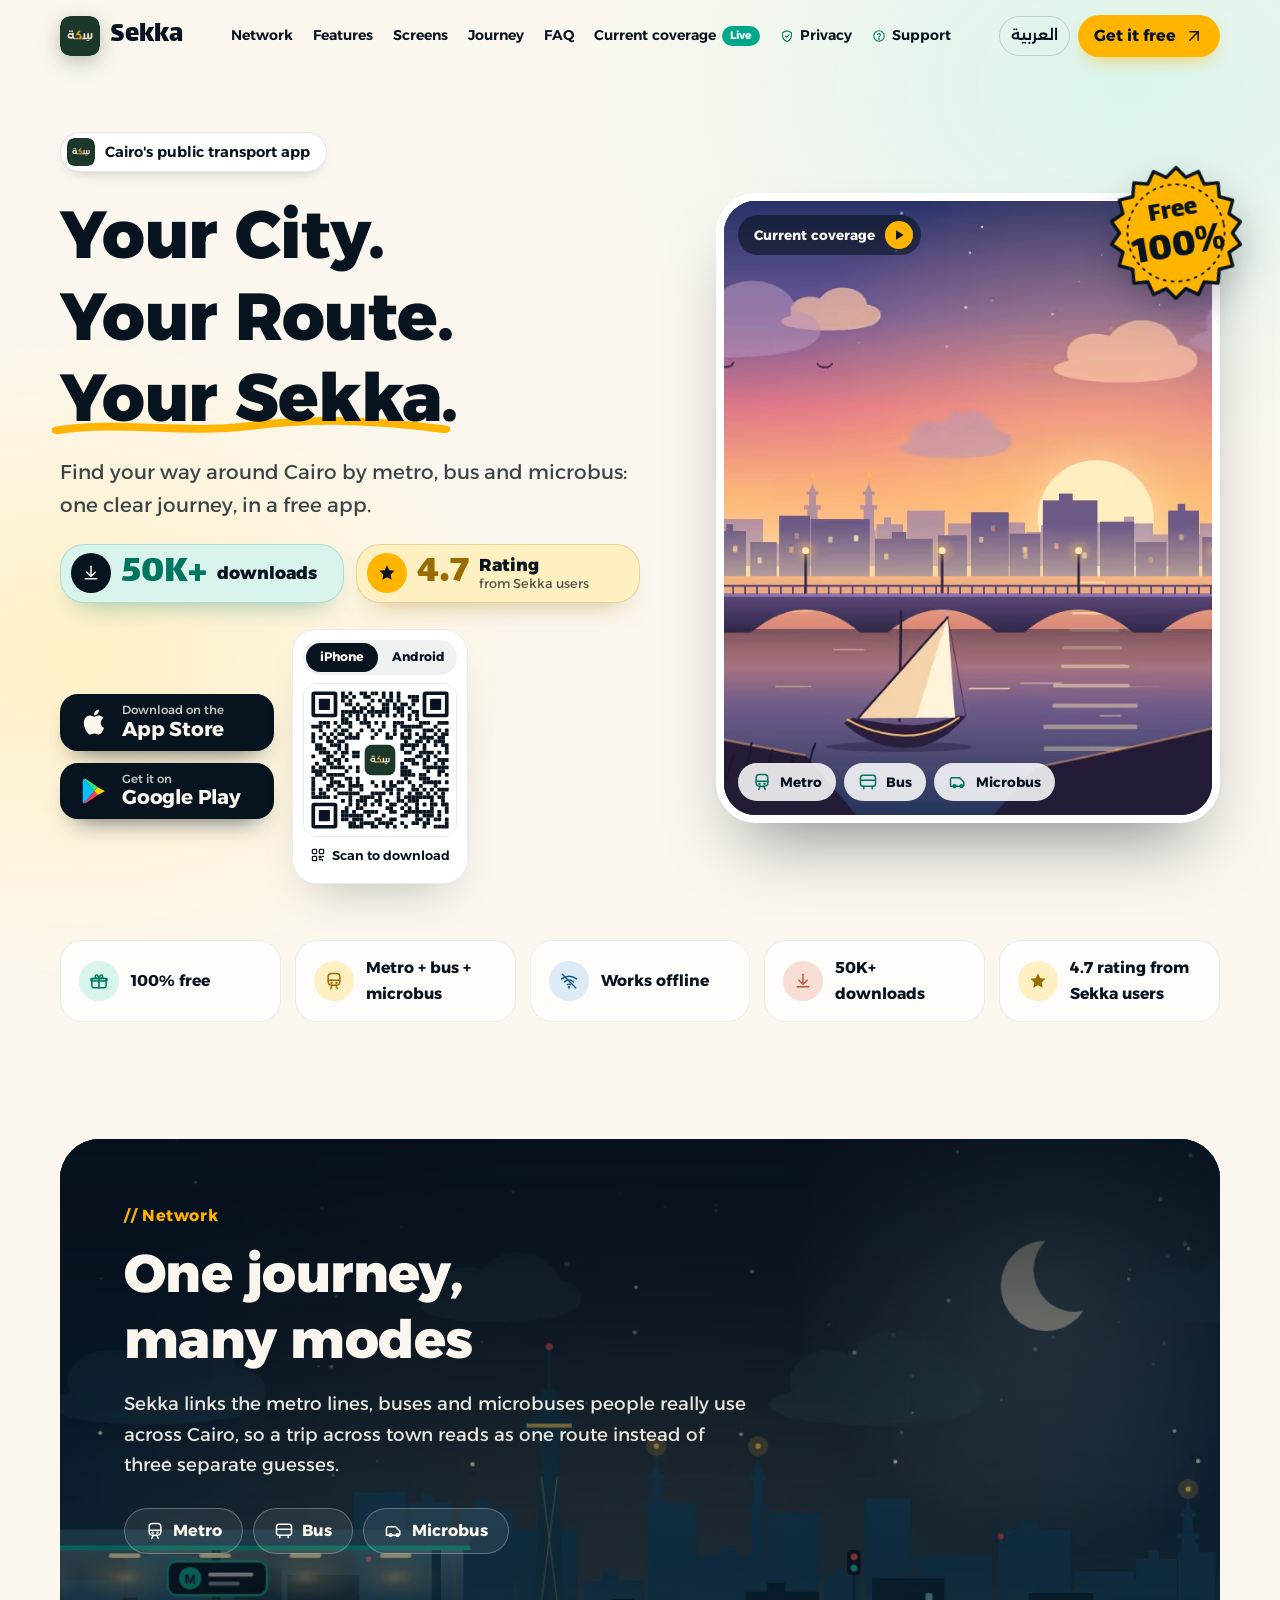
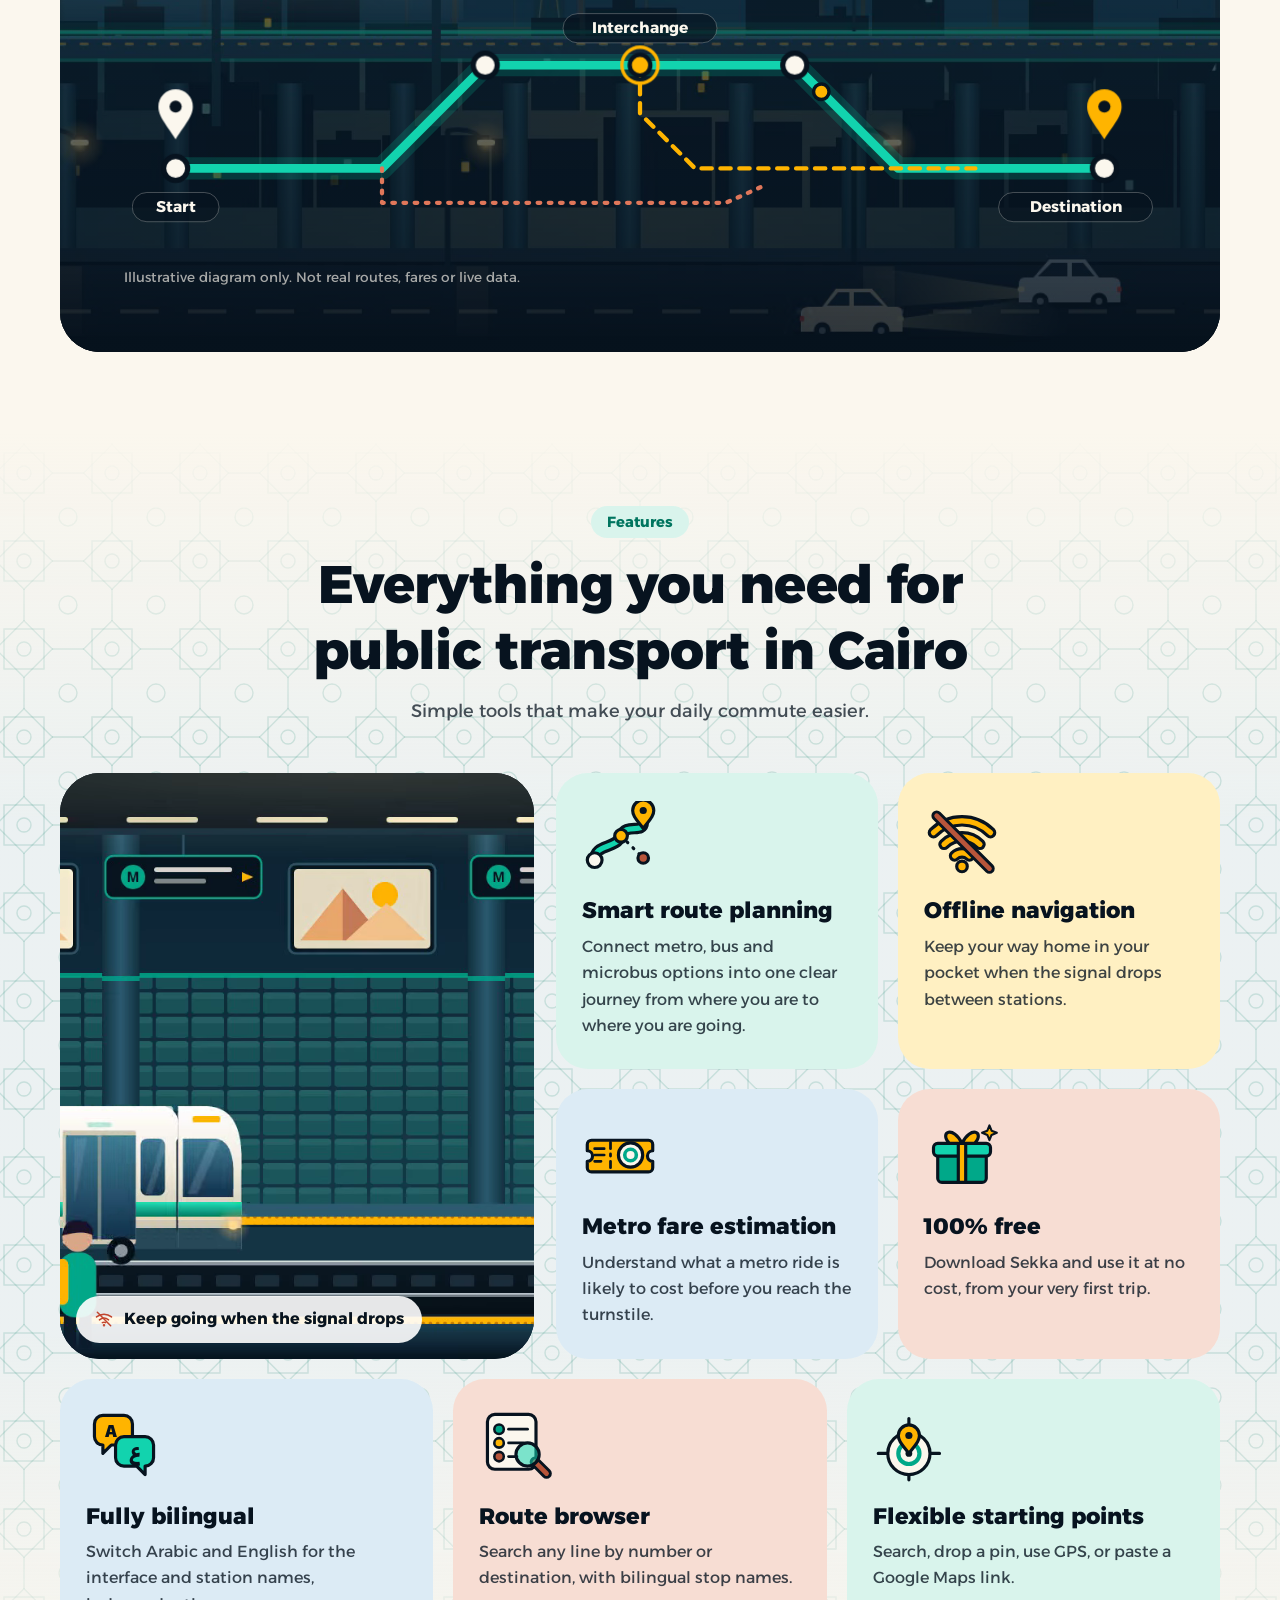
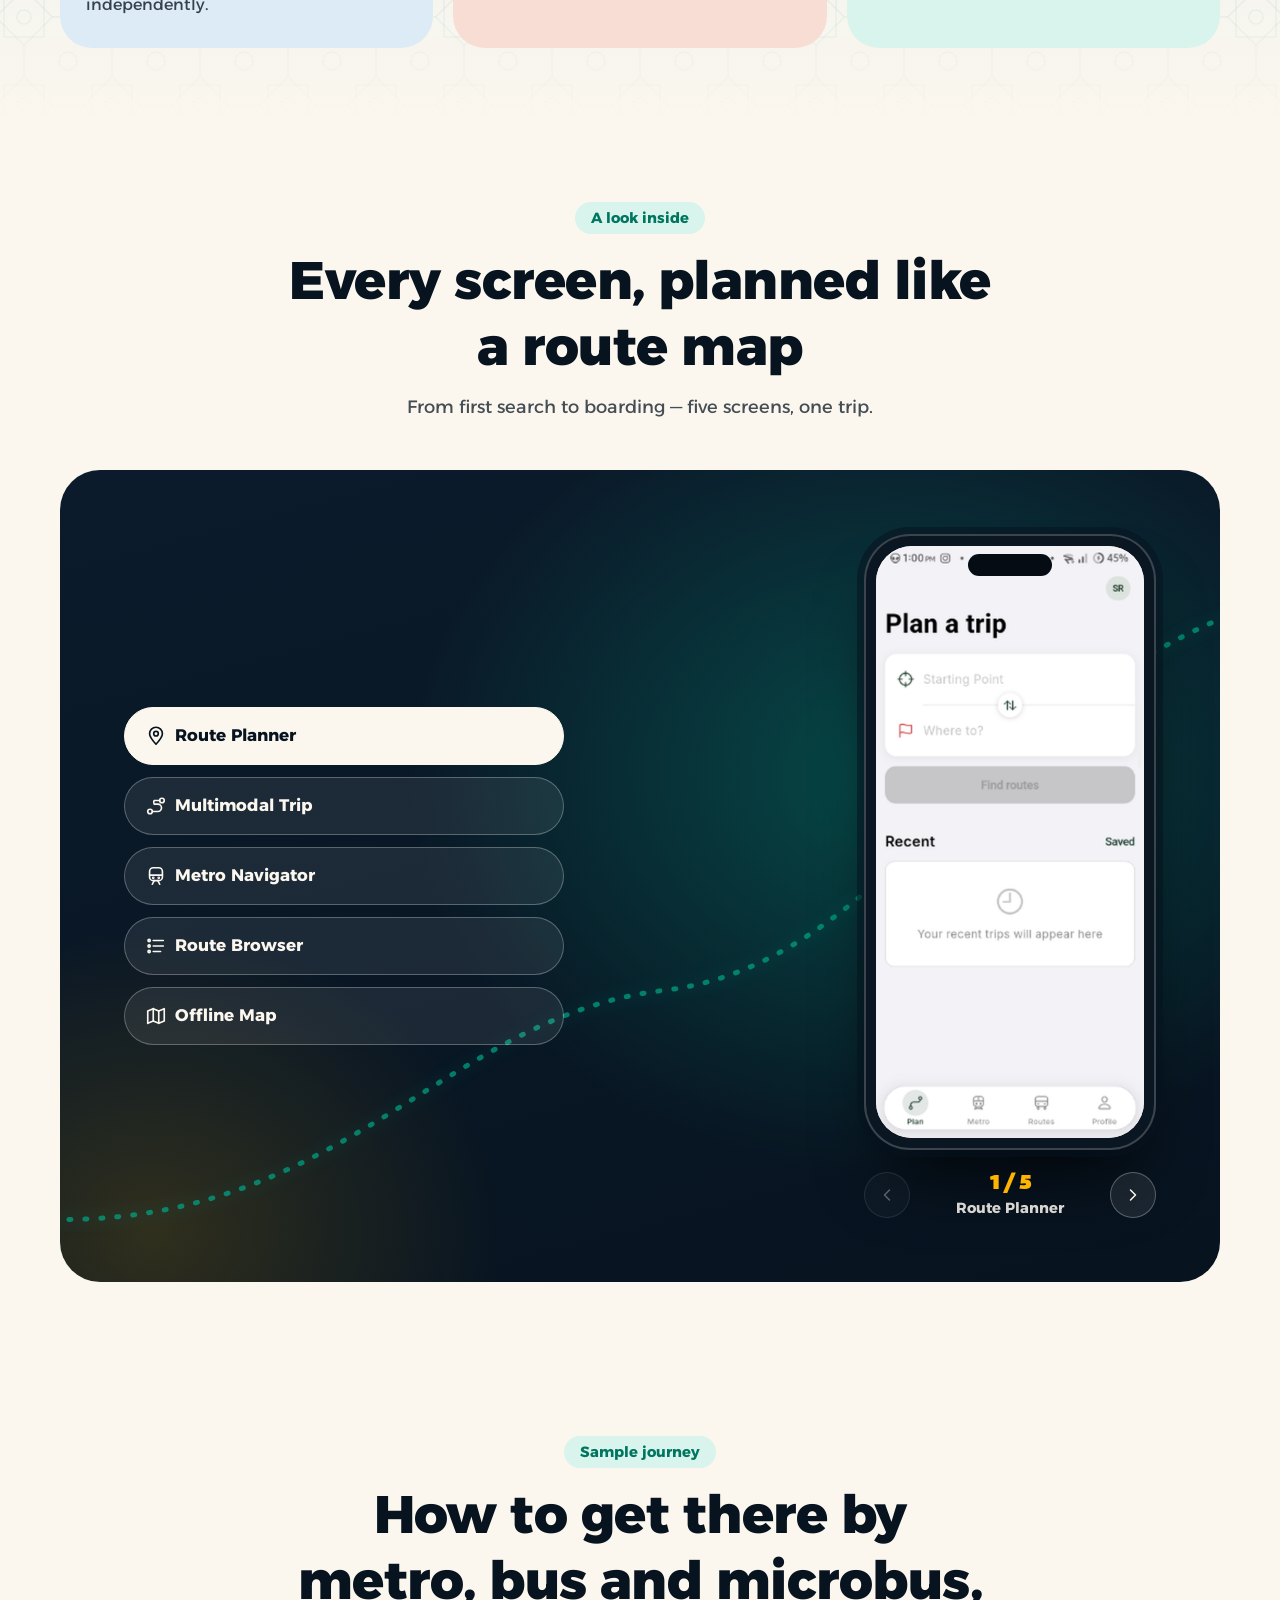
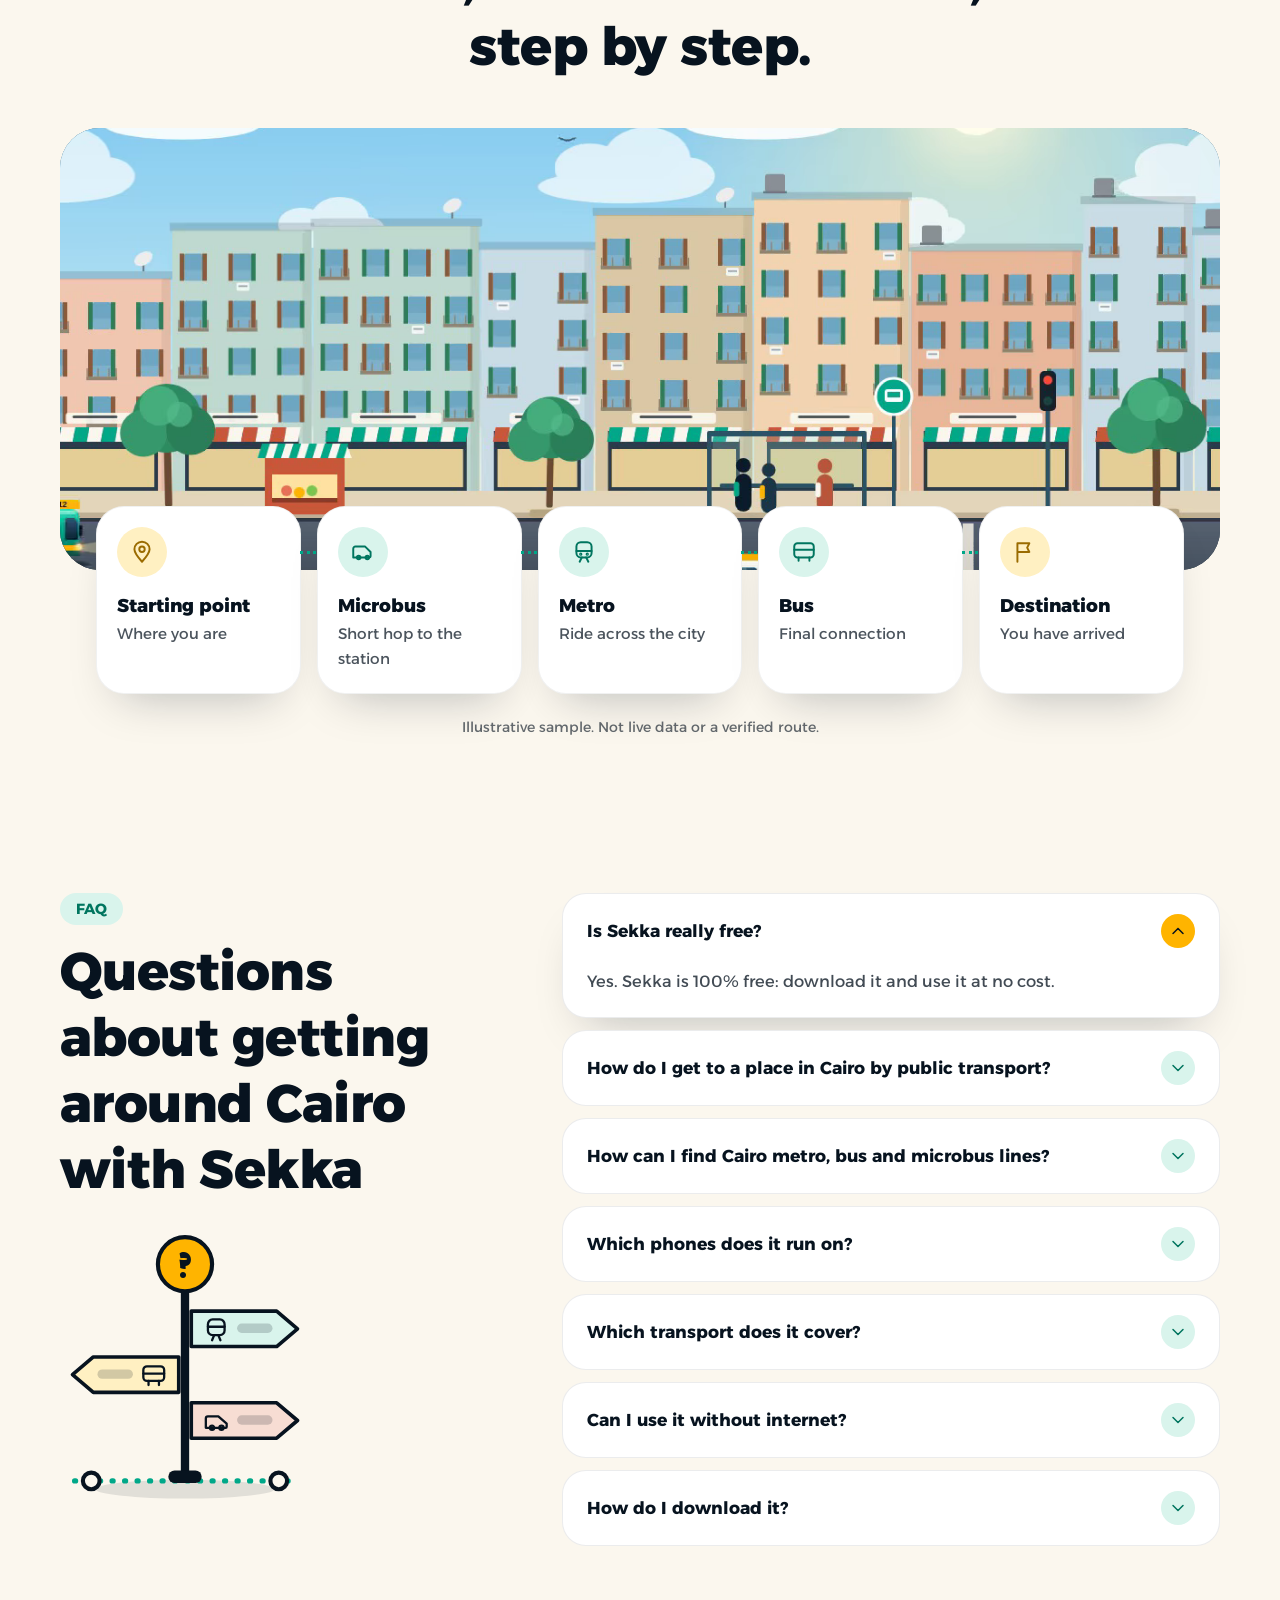
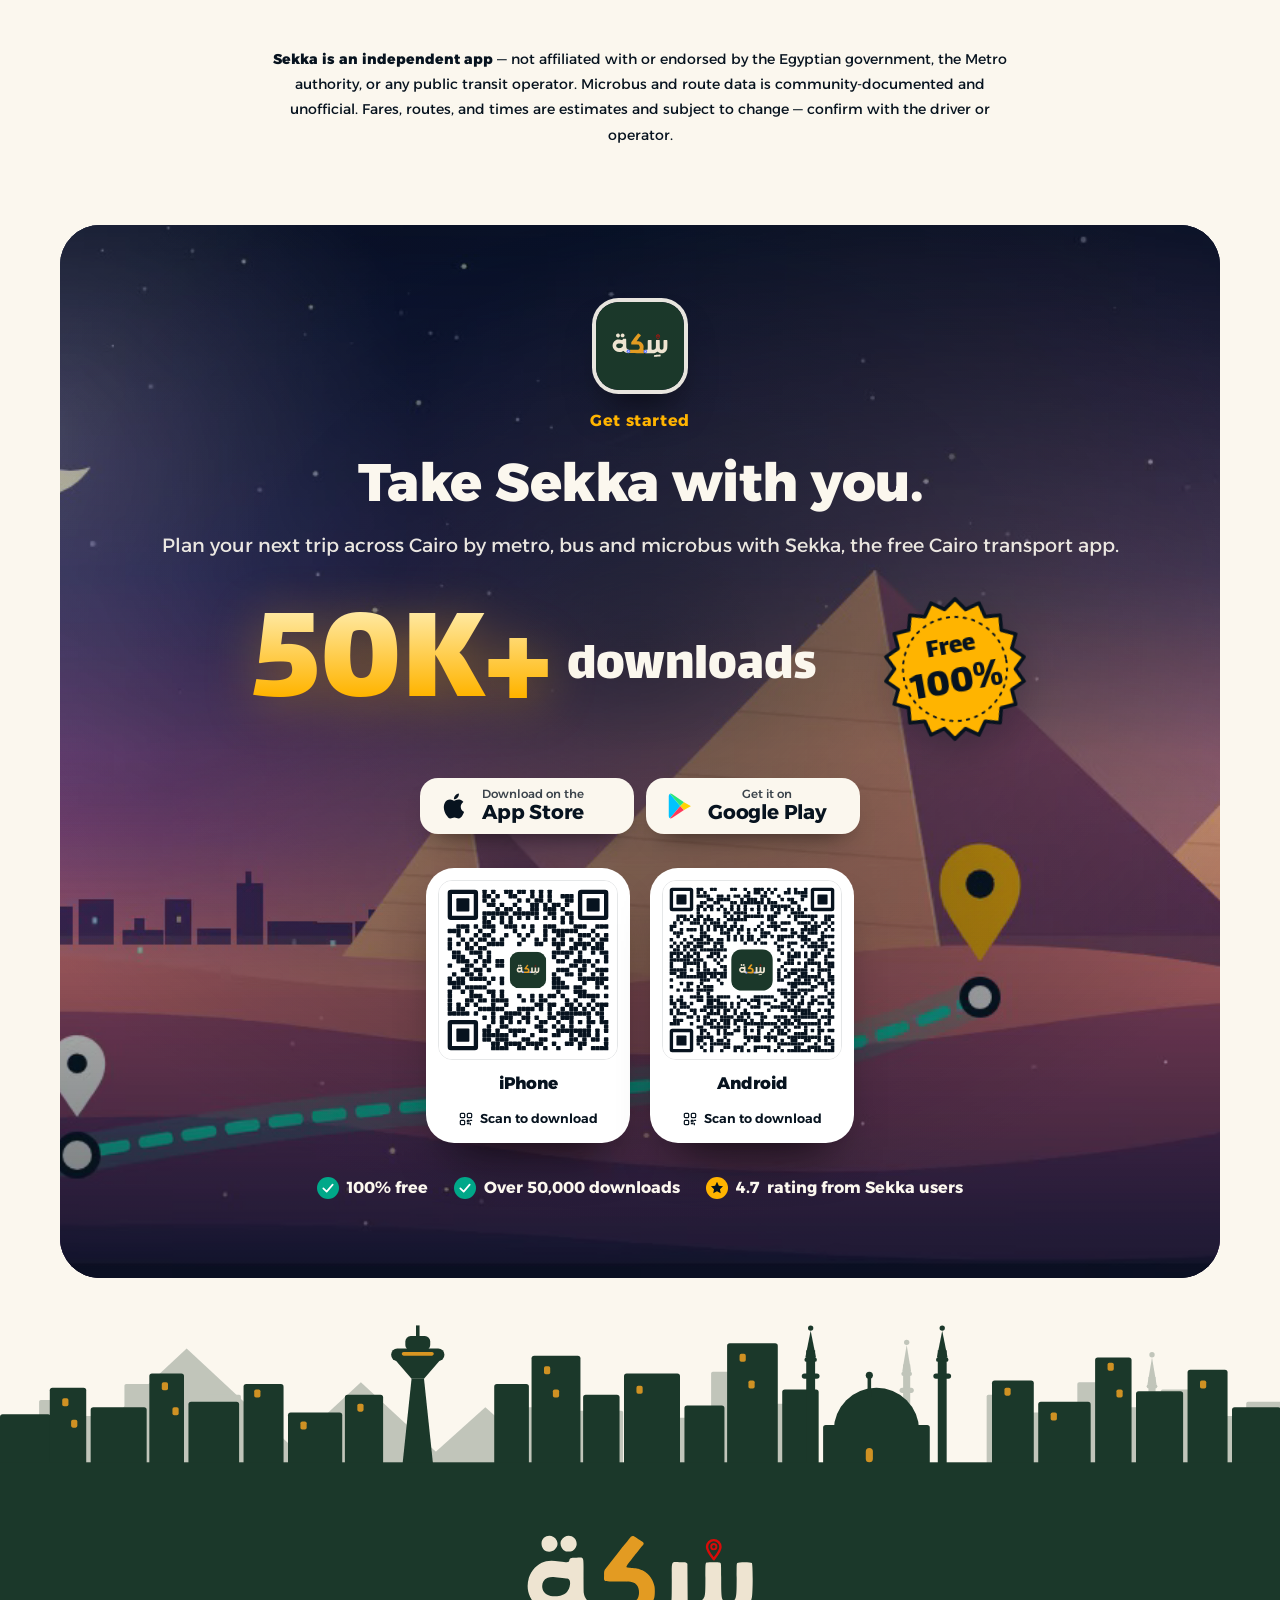
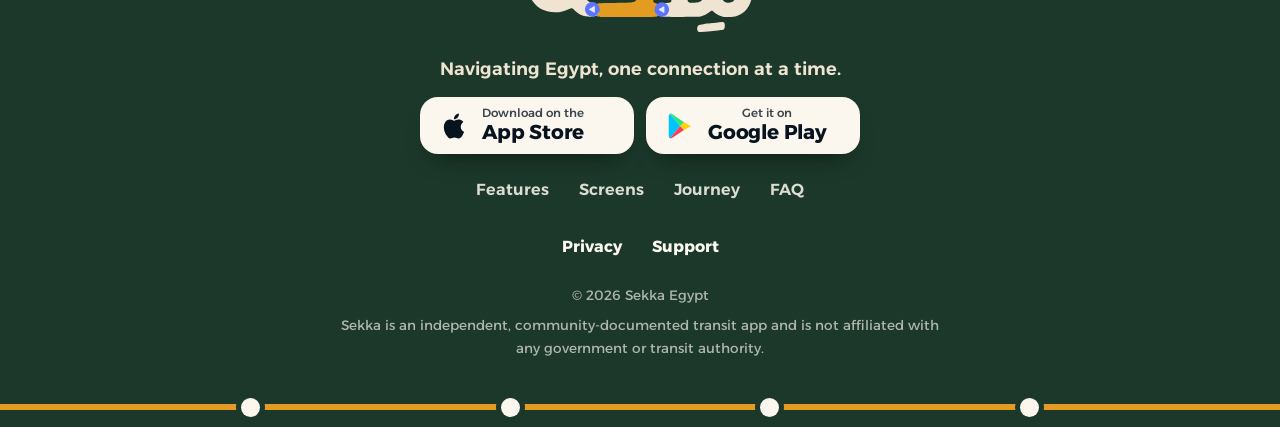
==== commit 0f10c386: "website: Privacy in the header opens /privacy/, the in-page Privacy tab is gone - Header and footer:" ====
--- a/en/index.html
+++ b/en/index.html
@@ -39,13 +39,12 @@
     <link rel="preload" href="/fonts/lalezar.woff" as="font" type="font/woff" crossorigin />
     <!-- the page is prerendered; without JavaScript the scroll-in sections and the downloads counter would stay invisible -->
     <noscript><style>.reveal{opacity:1;transform:none}.stat-num[data-pending]{visibility:visible}</style></noscript>
-    <script type="module" crossorigin src="/assets/main-D_ancfH_.js"></script>
-    <link rel="modulepreload" crossorigin href="/assets/graphics-zoIc1ZRX.js">
-    <link rel="modulepreload" crossorigin href="/assets/privacy-CVY3Bi0f.js">
-    <link rel="stylesheet" crossorigin href="/assets/graphics-CYaCEuaW.css">
+    <script type="module" crossorigin src="/assets/main-CIlKAZL2.js"></script>
+    <link rel="modulepreload" crossorigin href="/assets/graphics-C4h8Dodm.js">
+    <link rel="stylesheet" crossorigin href="/assets/graphics-BiXMYzwF.css">
     <link rel="stylesheet" crossorigin href="/assets/main-Dk-aZoKu.css">
   </head>
   <body>
-    <div id="root"><link rel="preload" as="image" href="/logo.svg"/><link rel="preload" as="image" href="/logo-wordmark.svg"/><div class="page"><a class="skip" href="#main">Skip to content</a><header class="hdr  "><div class="wrap hdr-in"><a href="#hero" class="brand" aria-label="Sekka"><img src="/logo.svg" class="brand-logo" width="44" height="44" alt="" decoding="async" draggable="false"/><span>Sekka</span></a><nav class="nav" aria-label="Primary"><a href="#hero" class="nav-home">Home</a><a href="#network">Network</a><a href="#features">Features</a><a href="#screens">Screens</a><a href="#journey">Journey</a><a href="#faq">FAQ</a><button type="button" class="nav-live"><span>Current coverage</span><span class="chip-live">Live</span></button><button type="button" class="nav-live nav-priv"><svg viewBox="0 0 24 24" class="ico sm" fill="none" stroke="currentColor" stroke-width="1.8" stroke-linecap="round" stroke-linejoin="round" aria-hidden="true" focusable="false"><path d="M12 3l7.500 3v5.500c0 4.500-3 8-7.500 10-4.500-2-7.500-5.500-7.500-10V6z"></path><path d="M9 12l2.200 2.200L15.500 10"></path></svg><span>Privacy</span></button><a class="nav-live nav-priv nav-sup" href="/support/"><svg viewBox="0 0 24 24" class="ico sm" fill="none" stroke="currentColor" stroke-width="1.8" stroke-linecap="round" stroke-linejoin="round" aria-hidden="true" focusable="false"><circle cx="12" cy="12" r="9"></circle><path d="M9.600 9.400a2.500 2.500 0 0 1 4.800.9c0 1.700-2.400 2.200-2.400 3.700"></path><circle cx="12" cy="17" r=".6" fill="currentColor"></circle></svg><span>Support</span></a><a class="btn btn-yellow nav-cta" href="#download"><span>Get it free</span><svg viewBox="0 0 24 24" class="ico" fill="none" stroke="currentColor" stroke-width="1.8" stroke-linecap="round" stroke-linejoin="round" aria-hidden="true" focusable="false"><line x1="7" y1="17" x2="17" y2="7"></line><polyline points="7 7 17 7 17 17"></polyline></svg></a></nav><div class="hdr-act"><button type="button" class="lang">العربية</button><a class="btn btn-yellow" href="#download"><span>Get it free</span><svg viewBox="0 0 24 24" class="ico" fill="none" stroke="currentColor" stroke-width="1.8" stroke-linecap="round" stroke-linejoin="round" aria-hidden="true" focusable="false"><line x1="7" y1="17" x2="17" y2="7"></line><polyline points="7 7 17 7 17 17"></polyline></svg></a><button type="button" class="burger" aria-expanded="false" aria-label="Menu"><span></span><span></span><span></span></button></div></div></header><main id="main"><section id="hero" class="hero"><div class="wrap hero-grid"><div class="hero-copy"><p class="tag"><img src="/logo.svg" class="tag-logo" width="28" height="28" alt="" decoding="async" draggable="false"/>Cairo&#x27;s public transport app</p><h1 class="h-hero" aria-label="Your City. Your Route. Your Sekka."><span class="" style="animation-delay:0.1s">Your City.</span><span class="" style="animation-delay:0.22s">Your Route.</span><span class="mark" style="animation-delay:0.33999999999999997s">Your Sekka.<svg viewBox="0 0 220 18" preserveAspectRatio="none" aria-hidden="true"><path d="M3 12 C40 3 70 16 110 8 S185 4 217 11" fill="none" stroke="#FFB400" stroke-width="7" stroke-linecap="round"></path></svg></span></h1><p class="lede">Find your way around Cairo by metro, bus and microbus: one clear journey, in a free app.</p><div class="stats"><div class="stat" role="group" aria-label="Over 50,000 downloads"><span class="stat-ico"><svg viewBox="0 0 24 24" class="ico" fill="none" stroke="currentColor" stroke-width="1.8" stroke-linecap="round" stroke-linejoin="round" aria-hidden="true" focusable="false"><path d="M12 4v11"></path><polyline points="7 11 12 16 17 11"></polyline><path d="M5 19h14"></path></svg></span><bdi dir="ltr" class="stat-num" aria-hidden="true" data-pending="">50<!-- -->K+</bdi><span class="stat-txt" aria-hidden="true"><b>downloads</b></span></div><div class="stat stat-rating" role="group" aria-label="4.7-star rating from Sekka users"><span class="stat-ico"><svg viewBox="0 0 24 24" class="ico" fill="currentColor" aria-hidden="true" focusable="false"><path d="M12 2.8l2.75 5.78 6.3.82-4.6 4.36 1.14 6.27L12 17.02l-5.59 3.03 1.14-6.27-4.6-4.36 6.3-.82z"></path></svg></span><bdi dir="ltr" class="stat-num" aria-hidden="true">4.7</bdi><span class="stat-txt" aria-hidden="true"><b>Rating</b><small>from Sekka users</small></span></div></div><div class="hero-actions"><div class="stores"><a class="store store-dark" href="https://apps.apple.com/us/app/sekka-%D8%B3%D9%83%D8%A9-%D9%85%D9%88%D8%A7%D8%B5%D9%84%D8%A7%D8%AA-%D8%A7%D9%84%D9%82%D8%A7%D9%87%D8%B1%D8%A9/id6812336357" target="_blank" rel="noopener noreferrer" aria-label="Download on the App Store"><span class="store-ico"><svg viewBox="0 0 24 24" aria-hidden="true" focusable="false"><path fill="currentColor" d="M18.710 19.500C17.880 20.740 17 21.950 15.660 21.970C14.320 22 13.890 21.180 12.370 21.180C10.840 21.180 10.370 21.950 9.100 22C7.790 22.050 6.800 20.680 5.960 19.470C4.250 17 2.940 12.450 4.700 9.390C5.570 7.870 7.130 6.910 8.820 6.880C10.100 6.860 11.320 7.750 12.110 7.750C12.890 7.750 14.370 6.680 15.920 6.840C16.570 6.870 18.390 7.100 19.560 8.820C19.470 8.880 17.390 10.100 17.410 12.630C17.440 15.650 20.060 16.660 20.090 16.670C20.060 16.740 19.670 18.110 18.710 19.500ZM13 3.500C13.730 2.670 14.940 2.040 15.940 2C16.070 3.170 15.600 4.350 14.900 5.190C14.210 6.040 13.070 6.700 11.950 6.610C11.800 5.460 12.360 4.260 13 3.500Z"></path></svg></span><span class="store-txt"><small>Download on the</small><b>App Store</b></span></a><a class="store store-dark" href="https://play.google.com/store/apps/details?id=com.sekka.transport&amp;hl=ar&amp;pli=1" target="_blank" rel="noopener noreferrer" aria-label="Get it on Google Play"><span class="store-ico"><svg viewBox="0 0 24 24" aria-hidden="true" focusable="false"><path d="M4 2.200 L12.200 12 L4 21.800 Q3 21.300 3 20 V4 Q3 2.700 4 2.200Z" fill="#00C3FF"></path><path d="M4 2.200 Q4.700 1.900 5.600 2.400 L15.200 8.900 L12.200 12Z" fill="#2BE67A"></path><path d="M4 21.800 Q4.700 22.100 5.600 21.600 L15.200 15.100 L12.200 12Z" fill="#FF3A5A"></path><path d="M15.200 8.900 L20.200 11.700 Q21.200 12 20.200 12.300 L15.200 15.100 L12.200 12Z" fill="#FFD400"></path></svg></span><span class="store-txt"><small>Get it on</small><b>Google Play</b></span></a></div><div class="qrbox"><div class="qr-tabs" role="tablist"><button type="button" role="tab" aria-selected="true">iPhone</button><button type="button" role="tab" aria-selected="false">Android</button></div><div class="qr-wrap"><svg viewBox="-2 -2 41 41" class="qr" role="img" aria-label="QR code: Sekka on the App Store"><rect x="-2" y="-2" width="41" height="41" fill="#fff"></rect><g fill="#07131F"><rect x="7.99" y="-0.01" width="1.02" height="1.02" rx="0.16"></rect><rect x="9.99" y="-0.01" width="1.02" height="1.02" rx="0.16"></rect><rect x="12.99" y="-0.01" width="1.02" height="1.02" rx="0.16"></rect><rect x="13.99" y="-0.01" width="1.02" height="1.02" rx="0.16"></rect><rect x="15.99" y="-0.01" width="1.02" height="1.02" rx="0.16"></rect><rect x="16.99" y="-0.01" width="1.02" height="1.02" rx="0.16"></rect><rect x="18.99" y="-0.01" width="1.02" height="1.02" rx="0.16"></rect><rect x="20.99" y="-0.01" width="1.02" height="1.02" rx="0.16"></rect><rect x="22.99" y="-0.01" width="1.02" height="1.02" rx="0.16"></rect><rect x="7.99" y="0.99" width="1.02" height="1.02" rx="0.16"></rect><rect x="8.99" y="0.99" width="1.02" height="1.02" rx="0.16"></rect><rect x="10.99" y="0.99" width="1.02" height="1.02" rx="0.16"></rect><rect x="13.99" y="0.99" width="1.02" height="1.02" rx="0.16"></rect><rect x="14.99" y="0.99" width="1.02" height="1.02" rx="0.16"></rect><rect x="18.99" y="0.99" width="1.02" height="1.02" rx="0.16"></rect><rect x="20.99" y="0.99" width="1.02" height="1.02" rx="0.16"></rect><rect x="22.99" y="0.99" width="1.02" height="1.02" rx="0.16"></rect><rect x="25.99" y="0.99" width="1.02" height="1.02" rx="0.16"></rect><rect x="26.99" y="0.99" width="1.02" height="1.02" rx="0.16"></rect><rect x="27.99" y="0.99" width="1.02" height="1.02" rx="0.16"></rect><rect x="7.99" y="1.99" width="1.02" height="1.02" rx="0.16"></rect><rect x="9.99" y="1.99" width="1.02" height="1.02" rx="0.16"></rect><rect x="15.99" y="1.99" width="1.02" height="1.02" rx="0.16"></rect><rect x="17.99" y="1.99" width="1.02" height="1.02" rx="0.16"></rect><rect x="19.99" y="1.99" width="1.02" height="1.02" rx="0.16"></rect><rect x="20.99" y="1.99" width="1.02" height="1.02" rx="0.16"></rect><rect x="22.99" y="1.99" width="1.02" height="1.02" rx="0.16"></rect><rect x="26.99" y="1.99" width="1.02" height="1.02" rx="0.16"></rect><rect x="27.99" y="1.99" width="1.02" height="1.02" rx="0.16"></rect><rect x="8.99" y="2.99" width="1.02" height="1.02" rx="0.16"></rect><rect x="9.99" y="2.99" width="1.02" height="1.02" rx="0.16"></rect><rect x="11.99" y="2.99" width="1.02" height="1.02" rx="0.16"></rect><rect x="14.99" y="2.99" width="1.02" height="1.02" rx="0.16"></rect><rect x="18.99" y="2.99" width="1.02" height="1.02" rx="0.16"></rect><rect x="19.99" y="2.99" width="1.02" height="1.02" rx="0.16"></rect><rect x="21.99" y="2.99" width="1.02" height="1.02" rx="0.16"></rect><rect x="23.99" y="2.99" width="1.02" height="1.02" rx="0.16"></rect><rect x="24.99" y="2.99" width="1.02" height="1.02" rx="0.16"></rect><rect x="26.99" y="2.99" width="1.02" height="1.02" rx="0.16"></rect><rect x="10.99" y="3.99" width="1.02" height="1.02" rx="0.16"></rect><rect x="12.99" y="3.99" width="1.02" height="1.02" rx="0.16"></rect><rect x="13.99" y="3.99" width="1.02" height="1.02" rx="0.16"></rect><rect x="15.99" y="3.99" width="1.02" height="1.02" rx="0.16"></rect><rect x="18.99" y="3.99" width="1.02" height="1.02" rx="0.16"></rect><rect x="19.99" y="3.99" width="1.02" height="1.02" rx="0.16"></rect><rect x="21.99" y="3.99" width="1.02" height="1.02" rx="0.16"></rect><rect x="22.99" y="3.99" width="1.02" height="1.02" rx="0.16"></rect><rect x="23.99" y="3.99" width="1.02" height="1.02" rx="0.16"></rect><rect x="25.99" y="3.99" width="1.02" height="1.02" rx="0.16"></rect><rect x="7.99" y="4.99" width="1.02" height="1.02" rx="0.16"></rect><rect x="8.99" y="4.99" width="1.02" height="1.02" rx="0.16"></rect><rect x="9.99" y="4.99" width="1.02" height="1.02" rx="0.16"></rect><rect x="10.99" y="4.99" width="1.02" height="1.02" rx="0.16"></rect><rect x="11.99" y="4.99" width="1.02" height="1.02" rx="0.16"></rect><rect x="12.99" y="4.99" width="1.02" height="1.02" rx="0.16"></rect><rect x="14.99" y="4.99" width="1.02" height="1.02" rx="0.16"></rect><rect x="15.99" y="4.99" width="1.02" height="1.02" rx="0.16"></rect><rect x="16.99" y="4.99" width="1.02" height="1.02" rx="0.16"></rect><rect x="17.99" y="4.99" width="1.02" height="1.02" rx="0.16"></rect><rect x="18.99" y="4.99" width="1.02" height="1.02" rx="0.16"></rect><rect x="19.99" y="4.99" width="1.02" height="1.02" rx="0.16"></rect><rect x="22.99" y="4.99" width="1.02" height="1.02" rx="0.16"></rect><rect x="23.99" y="4.99" width="1.02" height="1.02" rx="0.16"></rect><rect x="26.99" y="4.99" width="1.02" height="1.02" rx="0.16"></rect><rect x="27.99" y="4.99" width="1.02" height="1.02" rx="0.16"></rect><rect x="7.99" y="5.99" width="1.02" height="1.02" rx="0.16"></rect><rect x="9.99" y="5.99" width="1.02" height="1.02" rx="0.16"></rect><rect x="11.99" y="5.99" width="1.02" height="1.02" rx="0.16"></rect><rect x="13.99" y="5.99" width="1.02" height="1.02" rx="0.16"></rect><rect x="15.99" y="5.99" width="1.02" height="1.02" rx="0.16"></rect><rect x="17.99" y="5.99" width="1.02" height="1.02" rx="0.16"></rect><rect x="19.99" y="5.99" width="1.02" height="1.02" rx="0.16"></rect><rect x="21.99" y="5.99" width="1.02" height="1.02" rx="0.16"></rect><rect x="23.99" y="5.99" width="1.02" height="1.02" rx="0.16"></rect><rect x="25.99" y="5.99" width="1.02" height="1.02" rx="0.16"></rect><rect x="27.99" y="5.99" width="1.02" height="1.02" rx="0.16"></rect><rect x="7.99" y="6.99" width="1.02" height="1.02" rx="0.16"></rect><rect x="8.99" y="6.99" width="1.02" height="1.02" rx="0.16"></rect><rect x="11.99" y="6.99" width="1.02" height="1.02" rx="0.16"></rect><rect x="13.99" y="6.99" width="1.02" height="1.02" rx="0.16"></rect><rect x="25.99" y="6.99" width="1.02" height="1.02" rx="0.16"></rect><rect x="27.99" y="6.99" width="1.02" height="1.02" rx="0.16"></rect><rect x="1.99" y="7.99" width="1.02" height="1.02" rx="0.16"></rect><rect x="2.99" y="7.99" width="1.02" height="1.02" rx="0.16"></rect><rect x="3.99" y="7.99" width="1.02" height="1.02" rx="0.16"></rect><rect x="5.99" y="7.99" width="1.02" height="1.02" rx="0.16"></rect><rect x="7.99" y="7.99" width="1.02" height="1.02" rx="0.16"></rect><rect x="8.99" y="7.99" width="1.02" height="1.02" rx="0.16"></rect><rect x="9.99" y="7.99" width="1.02" height="1.02" rx="0.16"></rect><rect x="12.99" y="7.99" width="1.02" height="1.02" rx="0.16"></rect><rect x="13.99" y="7.99" width="1.02" height="1.02" rx="0.16"></rect><rect x="14.99" y="7.99" width="1.02" height="1.02" rx="0.16"></rect><rect x="16.99" y="7.99" width="1.02" height="1.02" rx="0.16"></rect><rect x="18.99" y="7.99" width="1.02" height="1.02" rx="0.16"></rect><rect x="21.99" y="7.99" width="1.02" height="1.02" rx="0.16"></rect><rect x="22.99" y="7.99" width="1.02" height="1.02" rx="0.16"></rect><rect x="23.99" y="7.99" width="1.02" height="1.02" rx="0.16"></rect><rect x="28.99" y="7.99" width="1.02" height="1.02" rx="0.16"></rect><rect x="29.99" y="7.99" width="1.02" height="1.02" rx="0.16"></rect><rect x="30.99" y="7.99" width="1.02" height="1.02" rx="0.16"></rect><rect x="33.99" y="7.99" width="1.02" height="1.02" rx="0.16"></rect><rect x="34.99" y="7.99" width="1.02" height="1.02" rx="0.16"></rect><rect x="35.99" y="7.99" width="1.02" height="1.02" rx="0.16"></rect><rect x="-0.01" y="8.99" width="1.02" height="1.02" rx="0.16"></rect><rect x="0.99" y="8.99" width="1.02" height="1.02" rx="0.16"></rect><rect x="1.99" y="8.99" width="1.02" height="1.02" rx="0.16"></rect><rect x="3.99" y="8.99" width="1.02" height="1.02" rx="0.16"></rect><rect x="6.99" y="8.99" width="1.02" height="1.02" rx="0.16"></rect><rect x="9.99" y="8.99" width="1.02" height="1.02" rx="0.16"></rect><rect x="14.99" y="8.99" width="1.02" height="1.02" rx="0.16"></rect><rect x="18.99" y="8.99" width="1.02" height="1.02" rx="0.16"></rect><rect x="21.99" y="8.99" width="1.02" height="1.02" rx="0.16"></rect><rect x="23.99" y="8.99" width="1.02" height="1.02" rx="0.16"></rect><rect x="24.99" y="8.99" width="1.02" height="1.02" rx="0.16"></rect><rect x="25.99" y="8.99" width="1.02" height="1.02" rx="0.16"></rect><rect x="26.99" y="8.99" width="1.02" height="1.02" rx="0.16"></rect><rect x="27.99" y="8.99" width="1.02" height="1.02" rx="0.16"></rect><rect x="28.99" y="8.99" width="1.02" height="1.02" rx="0.16"></rect><rect x="32.99" y="8.99" width="1.02" height="1.02" rx="0.16"></rect><rect x="1.99" y="9.99" width="1.02" height="1.02" rx="0.16"></rect><rect x="5.99" y="9.99" width="1.02" height="1.02" rx="0.16"></rect><rect x="7.99" y="9.99" width="1.02" height="1.02" rx="0.16"></rect><rect x="8.99" y="9.99" width="1.02" height="1.02" rx="0.16"></rect><rect x="12.99" y="9.99" width="1.02" height="1.02" rx="0.16"></rect><rect x="15.99" y="9.99" width="1.02" height="1.02" rx="0.16"></rect><rect x="17.99" y="9.99" width="1.02" height="1.02" rx="0.16"></rect><rect x="21.99" y="9.99" width="1.02" height="1.02" rx="0.16"></rect><rect x="24.99" y="9.99" width="1.02" height="1.02" rx="0.16"></rect><rect x="25.99" y="9.99" width="1.02" height="1.02" rx="0.16"></rect><rect x="29.99" y="9.99" width="1.02" height="1.02" rx="0.16"></rect><rect x="30.99" y="9.99" width="1.02" height="1.02" rx="0.16"></rect><rect x="31.99" y="9.99" width="1.02" height="1.02" rx="0.16"></rect><rect x="33.99" y="9.99" width="1.02" height="1.02" rx="0.16"></rect><rect x="35.99" y="9.99" width="1.02" height="1.02" rx="0.16"></rect><rect x="-0.01" y="10.99" width="1.02" height="1.02" rx="0.16"></rect><rect x="2.99" y="10.99" width="1.02" height="1.02" rx="0.16"></rect><rect x="4.99" y="10.99" width="1.02" height="1.02" rx="0.16"></rect><rect x="6.99" y="10.99" width="1.02" height="1.02" rx="0.16"></rect><rect x="7.99" y="10.99" width="1.02" height="1.02" rx="0.16"></rect><rect x="9.99" y="10.99" width="1.02" height="1.02" rx="0.16"></rect><rect x="11.99" y="10.99" width="1.02" height="1.02" rx="0.16"></rect><rect x="16.99" y="10.99" width="1.02" height="1.02" rx="0.16"></rect><rect x="19.99" y="10.99" width="1.02" height="1.02" rx="0.16"></rect><rect x="21.99" y="10.99" width="1.02" height="1.02" rx="0.16"></rect><rect x="23.99" y="10.99" width="1.02" height="1.02" rx="0.16"></rect><rect x="25.99" y="10.99" width="1.02" height="1.02" rx="0.16"></rect><rect x="27.99" y="10.99" width="1.02" height="1.02" rx="0.16"></rect><rect x="29.99" y="10.99" width="1.02" height="1.02" rx="0.16"></rect><rect x="32.99" y="10.99" width="1.02" height="1.02" rx="0.16"></rect><rect x="34.99" y="10.99" width="1.02" height="1.02" rx="0.16"></rect><rect x="35.99" y="10.99" width="1.02" height="1.02" rx="0.16"></rect><rect x="-0.01" y="11.99" width="1.02" height="1.02" rx="0.16"></rect><rect x="1.99" y="11.99" width="1.02" height="1.02" rx="0.16"></rect><rect x="3.99" y="11.99" width="1.02" height="1.02" rx="0.16"></rect><rect x="5.99" y="11.99" width="1.02" height="1.02" rx="0.16"></rect><rect x="8.99" y="11.99" width="1.02" height="1.02" rx="0.16"></rect><rect x="9.99" y="11.99" width="1.02" height="1.02" rx="0.16"></rect><rect x="10.99" y="11.99" width="1.02" height="1.02" rx="0.16"></rect><rect x="11.99" y="11.99" width="1.02" height="1.02" rx="0.16"></rect><rect x="15.99" y="11.99" width="1.02" height="1.02" rx="0.16"></rect><rect x="19.99" y="11.99" width="1.02" height="1.02" rx="0.16"></rect><rect x="20.99" y="11.99" width="1.02" height="1.02" rx="0.16"></rect><rect x="23.99" y="11.99" width="1.02" height="1.02" rx="0.16"></rect><rect x="24.99" y="11.99" width="1.02" height="1.02" rx="0.16"></rect><rect x="25.99" y="11.99" width="1.02" height="1.02" rx="0.16"></rect><rect x="28.99" y="11.99" width="1.02" height="1.02" rx="0.16"></rect><rect x="29.99" y="11.99" width="1.02" height="1.02" rx="0.16"></rect><rect x="30.99" y="11.99" width="1.02" height="1.02" rx="0.16"></rect><rect x="31.99" y="11.99" width="1.02" height="1.02" rx="0.16"></rect><rect x="33.99" y="11.99" width="1.02" height="1.02" rx="0.16"></rect><rect x="34.99" y="11.99" width="1.02" height="1.02" rx="0.16"></rect><rect x="-0.01" y="12.99" width="1.02" height="1.02" rx="0.16"></rect><rect x="3.99" y="12.99" width="1.02" height="1.02" rx="0.16"></rect><rect x="4.99" y="12.99" width="1.02" height="1.02" rx="0.16"></rect><rect x="6.99" y="12.99" width="1.02" height="1.02" rx="0.16"></rect><rect x="7.99" y="12.99" width="1.02" height="1.02" rx="0.16"></rect><rect x="24.99" y="12.99" width="1.02" height="1.02" rx="0.16"></rect><rect x="27.99" y="12.99" width="1.02" height="1.02" rx="0.16"></rect><rect x="28.99" y="12.99" width="1.02" height="1.02" rx="0.16"></rect><rect x="30.99" y="12.99" width="1.02" height="1.02" rx="0.16"></rect><rect x="32.99" y="12.99" width="1.02" height="1.02" rx="0.16"></rect><rect x="33.99" y="12.99" width="1.02" height="1.02" rx="0.16"></rect><rect x="34.99" y="12.99" width="1.02" height="1.02" rx="0.16"></rect><rect x="0.99" y="13.99" width="1.02" height="1.02" rx="0.16"></rect><rect x="1.99" y="13.99" width="1.02" height="1.02" rx="0.16"></rect><rect x="4.99" y="13.99" width="1.02" height="1.02" rx="0.16"></rect><rect x="5.99" y="13.99" width="1.02" height="1.02" rx="0.16"></rect><rect x="6.99" y="13.99" width="1.02" height="1.02" rx="0.16"></rect><rect x="8.99" y="13.99" width="1.02" height="1.02" rx="0.16"></rect><rect x="23.99" y="13.99" width="1.02" height="1.02" rx="0.16"></rect><rect x="24.99" y="13.99" width="1.02" height="1.02" rx="0.16"></rect><rect x="25.99" y="13.99" width="1.02" height="1.02" rx="0.16"></rect><rect x="26.99" y="13.99" width="1.02" height="1.02" rx="0.16"></rect><rect x="27.99" y="13.99" width="1.02" height="1.02" rx="0.16"></rect><rect x="29.99" y="13.99" width="1.02" height="1.02" rx="0.16"></rect><rect x="32.99" y="13.99" width="1.02" height="1.02" rx="0.16"></rect><rect x="34.99" y="13.99" width="1.02" height="1.02" rx="0.16"></rect><rect x="35.99" y="13.99" width="1.02" height="1.02" rx="0.16"></rect><rect x="0.99" y="14.99" width="1.02" height="1.02" rx="0.16"></rect><rect x="1.99" y="14.99" width="1.02" height="1.02" rx="0.16"></rect><rect x="2.99" y="14.99" width="1.02" height="1.02" rx="0.16"></rect><rect x="6.99" y="14.99" width="1.02" height="1.02" rx="0.16"></rect><rect x="8.99" y="14.99" width="1.02" height="1.02" rx="0.16"></rect><rect x="23.99" y="14.99" width="1.02" height="1.02" rx="0.16"></rect><rect x="26.99" y="14.99" width="1.02" height="1.02" rx="0.16"></rect><rect x="29.99" y="14.99" width="1.02" height="1.02" rx="0.16"></rect><rect x="35.99" y="14.99" width="1.02" height="1.02" rx="0.16"></rect><rect x="1.99" y="15.99" width="1.02" height="1.02" rx="0.16"></rect><rect x="2.99" y="15.99" width="1.02" height="1.02" rx="0.16"></rect><rect x="3.99" y="15.99" width="1.02" height="1.02" rx="0.16"></rect><rect x="5.99" y="15.99" width="1.02" height="1.02" rx="0.16"></rect><rect x="7.99" y="15.99" width="1.02" height="1.02" rx="0.16"></rect><rect x="8.99" y="15.99" width="1.02" height="1.02" rx="0.16"></rect><rect x="10.99" y="15.99" width="1.02" height="1.02" rx="0.16"></rect><rect x="11.99" y="15.99" width="1.02" height="1.02" rx="0.16"></rect><rect x="24.99" y="15.99" width="1.02" height="1.02" rx="0.16"></rect><rect x="25.99" y="15.99" width="1.02" height="1.02" rx="0.16"></rect><rect x="28.99" y="15.99" width="1.02" height="1.02" rx="0.16"></rect><rect x="29.99" y="15.99" width="1.02" height="1.02" rx="0.16"></rect><rect x="30.99" y="15.99" width="1.02" height="1.02" rx="0.16"></rect><rect x="31.99" y="15.99" width="1.02" height="1.02" rx="0.16"></rect><rect x="33.99" y="15.99" width="1.02" height="1.02" rx="0.16"></rect><rect x="35.99" y="15.99" width="1.02" height="1.02" rx="0.16"></rect><rect x="-0.01" y="16.99" width="1.02" height="1.02" rx="0.16"></rect><rect x="3.99" y="16.99" width="1.02" height="1.02" rx="0.16"></rect><rect x="4.99" y="16.99" width="1.02" height="1.02" rx="0.16"></rect><rect x="7.99" y="16.99" width="1.02" height="1.02" rx="0.16"></rect><rect x="10.99" y="16.99" width="1.02" height="1.02" rx="0.16"></rect><rect x="11.99" y="16.99" width="1.02" height="1.02" rx="0.16"></rect><rect x="27.99" y="16.99" width="1.02" height="1.02" rx="0.16"></rect><rect x="28.99" y="16.99" width="1.02" height="1.02" rx="0.16"></rect><rect x="30.99" y="16.99" width="1.02" height="1.02" rx="0.16"></rect><rect x="32.99" y="16.99" width="1.02" height="1.02" rx="0.16"></rect><rect x="2.99" y="17.99" width="1.02" height="1.02" rx="0.16"></rect><rect x="3.99" y="17.99" width="1.02" height="1.02" rx="0.16"></rect><rect x="5.99" y="17.99" width="1.02" height="1.02" rx="0.16"></rect><rect x="6.99" y="17.99" width="1.02" height="1.02" rx="0.16"></rect><rect x="8.99" y="17.99" width="1.02" height="1.02" rx="0.16"></rect><rect x="24.99" y="17.99" width="1.02" height="1.02" rx="0.16"></rect><rect x="25.99" y="17.99" width="1.02" height="1.02" rx="0.16"></rect><rect x="26.99" y="17.99" width="1.02" height="1.02" rx="0.16"></rect><rect x="29.99" y="17.99" width="1.02" height="1.02" rx="0.16"></rect><rect x="30.99" y="17.99" width="1.02" height="1.02" rx="0.16"></rect><rect x="33.99" y="17.99" width="1.02" height="1.02" rx="0.16"></rect><rect x="34.99" y="17.99" width="1.02" height="1.02" rx="0.16"></rect><rect x="35.99" y="17.99" width="1.02" height="1.02" rx="0.16"></rect><rect x="0.99" y="18.99" width="1.02" height="1.02" rx="0.16"></rect><rect x="3.99" y="18.99" width="1.02" height="1.02" rx="0.16"></rect><rect x="4.99" y="18.99" width="1.02" height="1.02" rx="0.16"></rect><rect x="6.99" y="18.99" width="1.02" height="1.02" rx="0.16"></rect><rect x="23.99" y="18.99" width="1.02" height="1.02" rx="0.16"></rect><rect x="26.99" y="18.99" width="1.02" height="1.02" rx="0.16"></rect><rect x="27.99" y="18.99" width="1.02" height="1.02" rx="0.16"></rect><rect x="29.99" y="18.99" width="1.02" height="1.02" rx="0.16"></rect><rect x="32.99" y="18.99" width="1.02" height="1.02" rx="0.16"></rect><rect x="34.99" y="18.99" width="1.02" height="1.02" rx="0.16"></rect><rect x="-0.01" y="19.99" width="1.02" height="1.02" rx="0.16"></rect><rect x="1.99" y="19.99" width="1.02" height="1.02" rx="0.16"></rect><rect x="2.99" y="19.99" width="1.02" height="1.02" rx="0.16"></rect><rect x="4.99" y="19.99" width="1.02" height="1.02" rx="0.16"></rect><rect x="5.99" y="19.99" width="1.02" height="1.02" rx="0.16"></rect><rect x="6.99" y="19.99" width="1.02" height="1.02" rx="0.16"></rect><rect x="7.99" y="19.99" width="1.02" height="1.02" rx="0.16"></rect><rect x="9.99" y="19.99" width="1.02" height="1.02" rx="0.16"></rect><rect x="11.99" y="19.99" width="1.02" height="1.02" rx="0.16"></rect><rect x="23.99" y="19.99" width="1.02" height="1.02" rx="0.16"></rect><rect x="24.99" y="19.99" width="1.02" height="1.02" rx="0.16"></rect><rect x="29.99" y="19.99" width="1.02" height="1.02" rx="0.16"></rect><rect x="30.99" y="19.99" width="1.02" height="1.02" rx="0.16"></rect><rect x="31.99" y="19.99" width="1.02" height="1.02" rx="0.16"></rect><rect x="32.99" y="19.99" width="1.02" height="1.02" rx="0.16"></rect><rect x="33.99" y="19.99" width="1.02" height="1.02" rx="0.16"></rect><rect x="34.99" y="19.99" width="1.02" height="1.02" rx="0.16"></rect><rect x="35.99" y="19.99" width="1.02" height="1.02" rx="0.16"></rect><rect x="-0.01" y="20.99" width="1.02" height="1.02" rx="0.16"></rect><rect x="0.99" y="20.99" width="1.02" height="1.02" rx="0.16"></rect><rect x="1.99" y="20.99" width="1.02" height="1.02" rx="0.16"></rect><rect x="2.99" y="20.99" width="1.02" height="1.02" rx="0.16"></rect><rect x="8.99" y="20.99" width="1.02" height="1.02" rx="0.16"></rect><rect x="11.99" y="20.99" width="1.02" height="1.02" rx="0.16"></rect><rect x="23.99" y="20.99" width="1.02" height="1.02" rx="0.16"></rect><rect x="24.99" y="20.99" width="1.02" height="1.02" rx="0.16"></rect><rect x="25.99" y="20.99" width="1.02" height="1.02" rx="0.16"></rect><rect x="30.99" y="20.99" width="1.02" height="1.02" rx="0.16"></rect><rect x="33.99" y="20.99" width="1.02" height="1.02" rx="0.16"></rect><rect x="34.99" y="20.99" width="1.02" height="1.02" rx="0.16"></rect><rect x="0.99" y="21.99" width="1.02" height="1.02" rx="0.16"></rect><rect x="1.99" y="21.99" width="1.02" height="1.02" rx="0.16"></rect><rect x="3.99" y="21.99" width="1.02" height="1.02" rx="0.16"></rect><rect x="4.99" y="21.99" width="1.02" height="1.02" rx="0.16"></rect><rect x="5.99" y="21.99" width="1.02" height="1.02" rx="0.16"></rect><rect x="6.99" y="21.99" width="1.02" height="1.02" rx="0.16"></rect><rect x="7.99" y="21.99" width="1.02" height="1.02" rx="0.16"></rect><rect x="23.99" y="21.99" width="1.02" height="1.02" rx="0.16"></rect><rect x="24.99" y="21.99" width="1.02" height="1.02" rx="0.16"></rect><rect x="25.99" y="21.99" width="1.02" height="1.02" rx="0.16"></rect><rect x="26.99" y="21.99" width="1.02" height="1.02" rx="0.16"></rect><rect x="28.99" y="21.99" width="1.02" height="1.02" rx="0.16"></rect><rect x="29.99" y="21.99" width="1.02" height="1.02" rx="0.16"></rect><rect x="33.99" y="21.99" width="1.02" height="1.02" rx="0.16"></rect><rect x="35.99" y="21.99" width="1.02" height="1.02" rx="0.16"></rect><rect x="-0.01" y="22.99" width="1.02" height="1.02" rx="0.16"></rect><rect x="2.99" y="22.99" width="1.02" height="1.02" rx="0.16"></rect><rect x="4.99" y="22.99" width="1.02" height="1.02" rx="0.16"></rect><rect x="8.99" y="22.99" width="1.02" height="1.02" rx="0.16"></rect><rect x="9.99" y="22.99" width="1.02" height="1.02" rx="0.16"></rect><rect x="11.99" y="22.99" width="1.02" height="1.02" rx="0.16"></rect><rect x="24.99" y="22.99" width="1.02" height="1.02" rx="0.16"></rect><rect x="28.99" y="22.99" width="1.02" height="1.02" rx="0.16"></rect><rect x="29.99" y="22.99" width="1.02" height="1.02" rx="0.16"></rect><rect x="30.99" y="22.99" width="1.02" height="1.02" rx="0.16"></rect><rect x="-0.01" y="23.99" width="1.02" height="1.02" rx="0.16"></rect><rect x="4.99" y="23.99" width="1.02" height="1.02" rx="0.16"></rect><rect x="5.99" y="23.99" width="1.02" height="1.02" rx="0.16"></rect><rect x="6.99" y="23.99" width="1.02" height="1.02" rx="0.16"></rect><rect x="9.99" y="23.99" width="1.02" height="1.02" rx="0.16"></rect><rect x="11.99" y="23.99" width="1.02" height="1.02" rx="0.16"></rect><rect x="15.99" y="23.99" width="1.02" height="1.02" rx="0.16"></rect><rect x="18.99" y="23.99" width="1.02" height="1.02" rx="0.16"></rect><rect x="20.99" y="23.99" width="1.02" height="1.02" rx="0.16"></rect><rect x="22.99" y="23.99" width="1.02" height="1.02" rx="0.16"></rect><rect x="23.99" y="23.99" width="1.02" height="1.02" rx="0.16"></rect><rect x="25.99" y="23.99" width="1.02" height="1.02" rx="0.16"></rect><rect x="29.99" y="23.99" width="1.02" height="1.02" rx="0.16"></rect><rect x="30.99" y="23.99" width="1.02" height="1.02" rx="0.16"></rect><rect x="31.99" y="23.99" width="1.02" height="1.02" rx="0.16"></rect><rect x="32.99" y="23.99" width="1.02" height="1.02" rx="0.16"></rect><rect x="33.99" y="23.99" width="1.02" height="1.02" rx="0.16"></rect><rect x="35.99" y="23.99" width="1.02" height="1.02" rx="0.16"></rect><rect x="-0.01" y="24.99" width="1.02" height="1.02" rx="0.16"></rect><rect x="3.99" y="24.99" width="1.02" height="1.02" rx="0.16"></rect><rect x="4.99" y="24.99" width="1.02" height="1.02" rx="0.16"></rect><rect x="6.99" y="24.99" width="1.02" height="1.02" rx="0.16"></rect><rect x="7.99" y="24.99" width="1.02" height="1.02" rx="0.16"></rect><rect x="9.99" y="24.99" width="1.02" height="1.02" rx="0.16"></rect><rect x="10.99" y="24.99" width="1.02" height="1.02" rx="0.16"></rect><rect x="11.99" y="24.99" width="1.02" height="1.02" rx="0.16"></rect><rect x="12.99" y="24.99" width="1.02" height="1.02" rx="0.16"></rect><rect x="16.99" y="24.99" width="1.02" height="1.02" rx="0.16"></rect><rect x="18.99" y="24.99" width="1.02" height="1.02" rx="0.16"></rect><rect x="20.99" y="24.99" width="1.02" height="1.02" rx="0.16"></rect><rect x="21.99" y="24.99" width="1.02" height="1.02" rx="0.16"></rect><rect x="26.99" y="24.99" width="1.02" height="1.02" rx="0.16"></rect><rect x="28.99" y="24.99" width="1.02" height="1.02" rx="0.16"></rect><rect x="32.99" y="24.99" width="1.02" height="1.02" rx="0.16"></rect><rect x="-0.01" y="25.99" width="1.02" height="1.02" rx="0.16"></rect><rect x="1.99" y="25.99" width="1.02" height="1.02" rx="0.16"></rect><rect x="3.99" y="25.99" width="1.02" height="1.02" rx="0.16"></rect><rect x="5.99" y="25.99" width="1.02" height="1.02" rx="0.16"></rect><rect x="9.99" y="25.99" width="1.02" height="1.02" rx="0.16"></rect><rect x="12.99" y="25.99" width="1.02" height="1.02" rx="0.16"></rect><rect x="19.99" y="25.99" width="1.02" height="1.02" rx="0.16"></rect><rect x="20.99" y="25.99" width="1.02" height="1.02" rx="0.16"></rect><rect x="22.99" y="25.99" width="1.02" height="1.02" rx="0.16"></rect><rect x="23.99" y="25.99" width="1.02" height="1.02" rx="0.16"></rect><rect x="26.99" y="25.99" width="1.02" height="1.02" rx="0.16"></rect><rect x="27.99" y="25.99" width="1.02" height="1.02" rx="0.16"></rect><rect x="29.99" y="25.99" width="1.02" height="1.02" rx="0.16"></rect><rect x="31.99" y="25.99" width="1.02" height="1.02" rx="0.16"></rect><rect x="33.99" y="25.99" width="1.02" height="1.02" rx="0.16"></rect><rect x="34.99" y="25.99" width="1.02" height="1.02" rx="0.16"></rect><rect x="35.99" y="25.99" width="1.02" height="1.02" rx="0.16"></rect><rect x="-0.01" y="26.99" width="1.02" height="1.02" rx="0.16"></rect><rect x="1.99" y="26.99" width="1.02" height="1.02" rx="0.16"></rect><rect x="2.99" y="26.99" width="1.02" height="1.02" rx="0.16"></rect><rect x="6.99" y="26.99" width="1.02" height="1.02" rx="0.16"></rect><rect x="7.99" y="26.99" width="1.02" height="1.02" rx="0.16"></rect><rect x="8.99" y="26.99" width="1.02" height="1.02" rx="0.16"></rect><rect x="9.99" y="26.99" width="1.02" height="1.02" rx="0.16"></rect><rect x="10.99" y="26.99" width="1.02" height="1.02" rx="0.16"></rect><rect x="11.99" y="26.99" width="1.02" height="1.02" rx="0.16"></rect><rect x="15.99" y="26.99" width="1.02" height="1.02" rx="0.16"></rect><rect x="16.99" y="26.99" width="1.02" height="1.02" rx="0.16"></rect><rect x="17.99" y="26.99" width="1.02" height="1.02" rx="0.16"></rect><rect x="18.99" y="26.99" width="1.02" height="1.02" rx="0.16"></rect><rect x="20.99" y="26.99" width="1.02" height="1.02" rx="0.16"></rect><rect x="22.99" y="26.99" width="1.02" height="1.02" rx="0.16"></rect><rect x="25.99" y="26.99" width="1.02" height="1.02" rx="0.16"></rect><rect x="27.99" y="26.99" width="1.02" height="1.02" rx="0.16"></rect><rect x="28.99" y="26.99" width="1.02" height="1.02" rx="0.16"></rect><rect x="30.99" y="26.99" width="1.02" height="1.02" rx="0.16"></rect><rect x="32.99" y="26.99" width="1.02" height="1.02" rx="0.16"></rect><rect x="34.99" y="26.99" width="1.02" height="1.02" rx="0.16"></rect><rect x="-0.01" y="27.99" width="1.02" height="1.02" rx="0.16"></rect><rect x="0.99" y="27.99" width="1.02" height="1.02" rx="0.16"></rect><rect x="1.99" y="27.99" width="1.02" height="1.02" rx="0.16"></rect><rect x="2.99" y="27.99" width="1.02" height="1.02" rx="0.16"></rect><rect x="3.99" y="27.99" width="1.02" height="1.02" rx="0.16"></rect><rect x="5.99" y="27.99" width="1.02" height="1.02" rx="0.16"></rect><rect x="9.99" y="27.99" width="1.02" height="1.02" rx="0.16"></rect><rect x="12.99" y="27.99" width="1.02" height="1.02" rx="0.16"></rect><rect x="13.99" y="27.99" width="1.02" height="1.02" rx="0.16"></rect><rect x="14.99" y="27.99" width="1.02" height="1.02" rx="0.16"></rect><rect x="15.99" y="27.99" width="1.02" height="1.02" rx="0.16"></rect><rect x="17.99" y="27.99" width="1.02" height="1.02" rx="0.16"></rect><rect x="22.99" y="27.99" width="1.02" height="1.02" rx="0.16"></rect><rect x="24.99" y="27.99" width="1.02" height="1.02" rx="0.16"></rect><rect x="25.99" y="27.99" width="1.02" height="1.02" rx="0.16"></rect><rect x="26.99" y="27.99" width="1.02" height="1.02" rx="0.16"></rect><rect x="27.99" y="27.99" width="1.02" height="1.02" rx="0.16"></rect><rect x="28.99" y="27.99" width="1.02" height="1.02" rx="0.16"></rect><rect x="29.99" y="27.99" width="1.02" height="1.02" rx="0.16"></rect><rect x="30.99" y="27.99" width="1.02" height="1.02" rx="0.16"></rect><rect x="31.99" y="27.99" width="1.02" height="1.02" rx="0.16"></rect><rect x="33.99" y="27.99" width="1.02" height="1.02" rx="0.16"></rect><rect x="34.99" y="27.99" width="1.02" height="1.02" rx="0.16"></rect><rect x="7.99" y="28.99" width="1.02" height="1.02" rx="0.16"></rect><rect x="9.99" y="28.99" width="1.02" height="1.02" rx="0.16"></rect><rect x="11.99" y="28.99" width="1.02" height="1.02" rx="0.16"></rect><rect x="12.99" y="28.99" width="1.02" height="1.02" rx="0.16"></rect><rect x="13.99" y="28.99" width="1.02" height="1.02" rx="0.16"></rect><rect x="16.99" y="28.99" width="1.02" height="1.02" rx="0.16"></rect><rect x="17.99" y="28.99" width="1.02" height="1.02" rx="0.16"></rect><rect x="19.99" y="28.99" width="1.02" height="1.02" rx="0.16"></rect><rect x="22.99" y="28.99" width="1.02" height="1.02" rx="0.16"></rect><rect x="23.99" y="28.99" width="1.02" height="1.02" rx="0.16"></rect><rect x="25.99" y="28.99" width="1.02" height="1.02" rx="0.16"></rect><rect x="26.99" y="28.99" width="1.02" height="1.02" rx="0.16"></rect><rect x="27.99" y="28.99" width="1.02" height="1.02" rx="0.16"></rect><rect x="31.99" y="28.99" width="1.02" height="1.02" rx="0.16"></rect><rect x="34.99" y="28.99" width="1.02" height="1.02" rx="0.16"></rect><rect x="9.99" y="29.99" width="1.02" height="1.02" rx="0.16"></rect><rect x="11.99" y="29.99" width="1.02" height="1.02" rx="0.16"></rect><rect x="13.99" y="29.99" width="1.02" height="1.02" rx="0.16"></rect><rect x="15.99" y="29.99" width="1.02" height="1.02" rx="0.16"></rect><rect x="17.99" y="29.99" width="1.02" height="1.02" rx="0.16"></rect><rect x="20.99" y="29.99" width="1.02" height="1.02" rx="0.16"></rect><rect x="21.99" y="29.99" width="1.02" height="1.02" rx="0.16"></rect><rect x="24.99" y="29.99" width="1.02" height="1.02" rx="0.16"></rect><rect x="27.99" y="29.99" width="1.02" height="1.02" rx="0.16"></rect><rect x="29.99" y="29.99" width="1.02" height="1.02" rx="0.16"></rect><rect x="31.99" y="29.99" width="1.02" height="1.02" rx="0.16"></rect><rect x="32.99" y="29.99" width="1.02" height="1.02" rx="0.16"></rect><rect x="34.99" y="29.99" width="1.02" height="1.02" rx="0.16"></rect><rect x="35.99" y="29.99" width="1.02" height="1.02" rx="0.16"></rect><rect x="8.99" y="30.99" width="1.02" height="1.02" rx="0.16"></rect><rect x="11.99" y="30.99" width="1.02" height="1.02" rx="0.16"></rect><rect x="12.99" y="30.99" width="1.02" height="1.02" rx="0.16"></rect><rect x="19.99" y="30.99" width="1.02" height="1.02" rx="0.16"></rect><rect x="20.99" y="30.99" width="1.02" height="1.02" rx="0.16"></rect><rect x="23.99" y="30.99" width="1.02" height="1.02" rx="0.16"></rect><rect x="25.99" y="30.99" width="1.02" height="1.02" rx="0.16"></rect><rect x="27.99" y="30.99" width="1.02" height="1.02" rx="0.16"></rect><rect x="31.99" y="30.99" width="1.02" height="1.02" rx="0.16"></rect><rect x="35.99" y="30.99" width="1.02" height="1.02" rx="0.16"></rect><rect x="7.99" y="31.99" width="1.02" height="1.02" rx="0.16"></rect><rect x="8.99" y="31.99" width="1.02" height="1.02" rx="0.16"></rect><rect x="10.99" y="31.99" width="1.02" height="1.02" rx="0.16"></rect><rect x="13.99" y="31.99" width="1.02" height="1.02" rx="0.16"></rect><rect x="14.99" y="31.99" width="1.02" height="1.02" rx="0.16"></rect><rect x="15.99" y="31.99" width="1.02" height="1.02" rx="0.16"></rect><rect x="16.99" y="31.99" width="1.02" height="1.02" rx="0.16"></rect><rect x="20.99" y="31.99" width="1.02" height="1.02" rx="0.16"></rect><rect x="21.99" y="31.99" width="1.02" height="1.02" rx="0.16"></rect><rect x="24.99" y="31.99" width="1.02" height="1.02" rx="0.16"></rect><rect x="25.99" y="31.99" width="1.02" height="1.02" rx="0.16"></rect><rect x="26.99" y="31.99" width="1.02" height="1.02" rx="0.16"></rect><rect x="27.99" y="31.99" width="1.02" height="1.02" rx="0.16"></rect><rect x="28.99" y="31.99" width="1.02" height="1.02" rx="0.16"></rect><rect x="29.99" y="31.99" width="1.02" height="1.02" rx="0.16"></rect><rect x="30.99" y="31.99" width="1.02" height="1.02" rx="0.16"></rect><rect x="31.99" y="31.99" width="1.02" height="1.02" rx="0.16"></rect><rect x="33.99" y="31.99" width="1.02" height="1.02" rx="0.16"></rect><rect x="35.99" y="31.99" width="1.02" height="1.02" rx="0.16"></rect><rect x="7.99" y="32.99" width="1.02" height="1.02" rx="0.16"></rect><rect x="8.99" y="32.99" width="1.02" height="1.02" rx="0.16"></rect><rect x="9.99" y="32.99" width="1.02" height="1.02" rx="0.16"></rect><rect x="10.99" y="32.99" width="1.02" height="1.02" rx="0.16"></rect><rect x="11.99" y="32.99" width="1.02" height="1.02" rx="0.16"></rect><rect x="12.99" y="32.99" width="1.02" height="1.02" rx="0.16"></rect><rect x="14.99" y="32.99" width="1.02" height="1.02" rx="0.16"></rect><rect x="18.99" y="32.99" width="1.02" height="1.02" rx="0.16"></rect><rect x="23.99" y="32.99" width="1.02" height="1.02" rx="0.16"></rect><rect x="24.99" y="32.99" width="1.02" height="1.02" rx="0.16"></rect><rect x="27.99" y="32.99" width="1.02" height="1.02" rx="0.16"></rect><rect x="29.99" y="32.99" width="1.02" height="1.02" rx="0.16"></rect><rect x="30.99" y="32.99" width="1.02" height="1.02" rx="0.16"></rect><rect x="31.99" y="32.99" width="1.02" height="1.02" rx="0.16"></rect><rect x="33.99" y="32.99" width="1.02" height="1.02" rx="0.16"></rect><rect x="7.99" y="33.99" width="1.02" height="1.02" rx="0.16"></rect><rect x="8.99" y="33.99" width="1.02" height="1.02" rx="0.16"></rect><rect x="10.99" y="33.99" width="1.02" height="1.02" rx="0.16"></rect><rect x="11.99" y="33.99" width="1.02" height="1.02" rx="0.16"></rect><rect x="12.99" y="33.99" width="1.02" height="1.02" rx="0.16"></rect><rect x="16.99" y="33.99" width="1.02" height="1.02" rx="0.16"></rect><rect x="17.99" y="33.99" width="1.02" height="1.02" rx="0.16"></rect><rect x="20.99" y="33.99" width="1.02" height="1.02" rx="0.16"></rect><rect x="21.99" y="33.99" width="1.02" height="1.02" rx="0.16"></rect><rect x="27.99" y="33.99" width="1.02" height="1.02" rx="0.16"></rect><rect x="28.99" y="33.99" width="1.02" height="1.02" rx="0.16"></rect><rect x="30.99" y="33.99" width="1.02" height="1.02" rx="0.16"></rect><rect x="32.99" y="33.99" width="1.02" height="1.02" rx="0.16"></rect><rect x="33.99" y="33.99" width="1.02" height="1.02" rx="0.16"></rect><rect x="35.99" y="33.99" width="1.02" height="1.02" rx="0.16"></rect><rect x="9.99" y="34.99" width="1.02" height="1.02" rx="0.16"></rect><rect x="10.99" y="34.99" width="1.02" height="1.02" rx="0.16"></rect><rect x="12.99" y="34.99" width="1.02" height="1.02" rx="0.16"></rect><rect x="13.99" y="34.99" width="1.02" height="1.02" rx="0.16"></rect><rect x="14.99" y="34.99" width="1.02" height="1.02" rx="0.16"></rect><rect x="15.99" y="34.99" width="1.02" height="1.02" rx="0.16"></rect><rect x="17.99" y="34.99" width="1.02" height="1.02" rx="0.16"></rect><rect x="18.99" y="34.99" width="1.02" height="1.02" rx="0.16"></rect><rect x="19.99" y="34.99" width="1.02" height="1.02" rx="0.16"></rect><rect x="20.99" y="34.99" width="1.02" height="1.02" rx="0.16"></rect><rect x="23.99" y="34.99" width="1.02" height="1.02" rx="0.16"></rect><rect x="26.99" y="34.99" width="1.02" height="1.02" rx="0.16"></rect><rect x="27.99" y="34.99" width="1.02" height="1.02" rx="0.16"></rect><rect x="29.99" y="34.99" width="1.02" height="1.02" rx="0.16"></rect><rect x="30.99" y="34.99" width="1.02" height="1.02" rx="0.16"></rect><rect x="35.99" y="34.99" width="1.02" height="1.02" rx="0.16"></rect><rect x="9.99" y="35.99" width="1.02" height="1.02" rx="0.16"></rect><rect x="10.99" y="35.99" width="1.02" height="1.02" rx="0.16"></rect><rect x="11.99" y="35.99" width="1.02" height="1.02" rx="0.16"></rect><rect x="12.99" y="35.99" width="1.02" height="1.02" rx="0.16"></rect><rect x="15.99" y="35.99" width="1.02" height="1.02" rx="0.16"></rect><rect x="16.99" y="35.99" width="1.02" height="1.02" rx="0.16"></rect><rect x="19.99" y="35.99" width="1.02" height="1.02" rx="0.16"></rect><rect x="21.99" y="35.99" width="1.02" height="1.02" rx="0.16"></rect><rect x="24.99" y="35.99" width="1.02" height="1.02" rx="0.16"></rect><rect x="29.99" y="35.99" width="1.02" height="1.02" rx="0.16"></rect><rect x="32.99" y="35.99" width="1.02" height="1.02" rx="0.16"></rect><rect x="33.99" y="35.99" width="1.02" height="1.02" rx="0.16"></rect><rect x="34.99" y="35.99" width="1.02" height="1.02" rx="0.16"></rect><rect x="35.99" y="35.99" width="1.02" height="1.02" rx="0.16"></rect></g><g><rect x="0.5" y="0.5" width="6" height="6" rx="0.25" fill="none" stroke="#07131F" stroke-width="1"></rect><rect x="2" y="2" width="3" height="3" rx="0.2" fill="#07131F"></rect></g><g><rect x="30.5" y="0.5" width="6" height="6" rx="0.25" fill="none" stroke="#07131F" stroke-width="1"></rect><rect x="32" y="2" width="3" height="3" rx="0.2" fill="#07131F"></rect></g><g><rect x="0.5" y="30.5" width="6" height="6" rx="0.25" fill="none" stroke="#07131F" stroke-width="1"></rect><rect x="2" y="32" width="3" height="3" rx="0.2" fill="#07131F"></rect></g><g transform="translate(14 14)"><rect x="-0.4" y="-0.4" width="9.8" height="9.8" rx="2.5088000000000004" fill="#fff"></rect><image href="/logo.svg" x="0.3" y="0.3" width="8.4" height="8.4"></image></g></svg></div><p class="qr-cap"><svg viewBox="0 0 24 24" class="ico" fill="none" stroke="currentColor" stroke-width="1.8" stroke-linecap="round" stroke-linejoin="round" aria-hidden="true" focusable="false"><rect x="3.5" y="3.5" width="6.5" height="6.5" rx="1.5"></rect><rect x="14" y="3.5" width="6.5" height="6.5" rx="1.5"></rect><rect x="3.5" y="14" width="6.5" height="6.5" rx="1.5"></rect><path d="M14 14h2.5v2.5H14zM18.5 14H20.5M14 19h2.5M18.5 18.5v2"></path></svg>Scan to download</p></div></div></div><div class="hero-visual"><div class="vframe"><div class="scene " style="background-image:url(/media/nile-poster.jpg);background-position:60% 50%" role="img" aria-label="Illustration of a Cairo metro train crossing a bridge over the Nile at sunset"><video muted="" loop="" playsInline="" autoPlay="" preload="auto" poster="/media/nile-poster.jpg" style="object-position:60% 50%;opacity:0"><source src="/media/nile.webm" type="video/webm"/><source src="/media/nile.mp4" type="video/mp4"/></video></div><ul class="vchips" aria-label="Cairo&#x27;s public transport app"><li><svg viewBox="0 0 24 24" class="ico" fill="none" stroke="currentColor" stroke-width="1.8" stroke-linecap="round" stroke-linejoin="round" aria-hidden="true" focusable="false"><rect x="5" y="3" width="14" height="14" rx="4"></rect><path d="M5 11h14M8 21l2-4M16 21l-2-4"></path><circle cx="9" cy="14" r=".6"></circle><circle cx="15" cy="14" r=".6"></circle></svg><span>Metro</span></li><li><svg viewBox="0 0 24 24" class="ico" fill="none" stroke="currentColor" stroke-width="1.8" stroke-linecap="round" stroke-linejoin="round" aria-hidden="true" focusable="false"><rect x="3" y="4" width="18" height="13" rx="3"></rect><path d="M3 10h18M7 20v-3M17 20v-3"></path></svg><span>Bus</span></li><li><svg viewBox="0 0 24 24" class="ico" fill="none" stroke="currentColor" stroke-width="1.8" stroke-linecap="round" stroke-linejoin="round" aria-hidden="true" focusable="false"><path d="M3 16V9a2 2 0 0 1 2-2h9l5 5v4a1 1 0 0 1-1 1H3z"></path><circle cx="8" cy="17" r="1.6"></circle><circle cx="16" cy="17" r="1.6"></circle></svg><span>Microbus</span></li></ul><button type="button" class="vplay"><span>Current coverage</span><span class="play-dot"><svg viewBox="0 0 24 24" class="ico sm" fill="currentColor" aria-hidden="true" focusable="false"><polygon points="7,4 20,12 7,20"></polygon></svg></span></button></div><div class="seal" role="img" aria-label="100% free"><svg viewBox="-62 -62 124 124" aria-hidden="true"><polygon points="58.0,0.0 49.2,8.7 54.5,19.8 43.3,25.0 44.4,37.3 32.1,38.3 29.0,50.2 17.1,47.0 10.1,57.1 0.0,50.0 -10.1,57.1 -17.1,47.0 -29.0,50.2 -32.1,38.3 -44.4,37.3 -43.3,25.0 -54.5,19.8 -49.2,8.7 -58.0,0.0 -49.2,-8.7 -54.5,-19.8 -43.3,-25.0 -44.4,-37.3 -32.1,-38.3 -29.0,-50.2 -17.1,-47.0 -10.1,-57.1 -0.0,-50.0 10.1,-57.1 17.1,-47.0 29.0,-50.2 32.1,-38.3 44.4,-37.3 43.3,-25.0 54.5,-19.8 49.2,-8.7" fill="#FFB400" stroke="#07131F" stroke-width="3" stroke-linejoin="round"></polygon><circle r="43" fill="none" stroke="#07131F" stroke-width="1.6" stroke-dasharray="2 5" stroke-linecap="round"></circle></svg><span class="seal-top">Free</span><bdi dir="ltr" class="seal-big">100%</bdi></div></div></div><ul class="wrap trust"><li><span class="trust-ico"><svg viewBox="0 0 24 24" class="ico" fill="none" stroke="currentColor" stroke-width="1.8" stroke-linecap="round" stroke-linejoin="round" aria-hidden="true" focusable="false"><rect x="3.5" y="9" width="17" height="11" rx="2"></rect><path d="M2.5 9h19v3h-19zM12 9v11M12 9C9 9 7.5 7.8 7.5 6.3 7.5 4.7 9.5 4.4 10.6 5.6 11.5 6.5 12 9 12 9zM12 9c3 0 4.500-1.200 4.500-2.700 0-1.600-2-1.900-3.100-.7C12.500 6.500 12 9 12 9z"></path></svg></span>100% free</li><li><span class="trust-ico"><svg viewBox="0 0 24 24" class="ico" fill="none" stroke="currentColor" stroke-width="1.8" stroke-linecap="round" stroke-linejoin="round" aria-hidden="true" focusable="false"><rect x="5" y="3" width="14" height="14" rx="4"></rect><path d="M5 11h14M8 21l2-4M16 21l-2-4"></path><circle cx="9" cy="14" r=".6"></circle><circle cx="15" cy="14" r=".6"></circle></svg></span>Metro + bus + microbus</li><li><span class="trust-ico"><svg viewBox="0 0 24 24" class="ico" fill="none" stroke="currentColor" stroke-width="1.8" stroke-linecap="round" stroke-linejoin="round" aria-hidden="true" focusable="false"><path d="M3 9.5a14 14 0 0 1 18 0M6.5 13a9 9 0 0 1 11 0M10 16.4a4 4 0 0 1 4 0"></path><circle cx="12" cy="19.4" r=".6" fill="currentColor"></circle><path d="M4 4l16 16"></path></svg></span>Works offline</li><li><span class="trust-ico"><svg viewBox="0 0 24 24" class="ico" fill="none" stroke="currentColor" stroke-width="1.8" stroke-linecap="round" stroke-linejoin="round" aria-hidden="true" focusable="false"><path d="M12 4v11"></path><polyline points="7 11 12 16 17 11"></polyline><path d="M5 19h14"></path></svg></span>50K+ downloads</li><li><span class="trust-ico"><svg viewBox="0 0 24 24" class="ico" fill="currentColor" aria-hidden="true" focusable="false"><path d="M12 2.8l2.75 5.78 6.3.82-4.6 4.36 1.14 6.27L12 17.02l-5.59 3.03 1.14-6.27-4.6-4.36 6.3-.82z"></path></svg></span><span><bdi dir="ltr">4.7</bdi> rating from Sekka users</span></li></ul></section><section id="network" class="sec"><div class="wrap"><div class="reveal panel dark net" style="transition-delay:0ms"><div class="scene " style="background-image:url(/media/night-poster.jpg);background-position:50% 40%" role="img" aria-label="Illustration of a metro train on an elevated line above a Cairo street at night"><video muted="" loop="" playsInline="" autoPlay="" preload="auto" poster="/media/night-poster.jpg" style="object-position:50% 40%;opacity:0"><source src="/media/night.webm" type="video/webm"/><source src="/media/night.mp4" type="video/mp4"/></video></div><div class="shade"></div><div class="net-in"><div class="net-head"><p class="eyebrow-y">// Network</p><h2 class="h-sec">One journey,<br/>many modes</h2><p class="net-body">Sekka links the metro lines, buses and microbuses people really use across Cairo, so a trip across town reads as one route instead of three separate guesses.</p></div><div class="nd"><div class="chips2" role="group"><button type="button" class="chip2" aria-pressed="false"><svg viewBox="0 0 24 24" class="ico" fill="none" stroke="currentColor" stroke-width="1.8" stroke-linecap="round" stroke-linejoin="round" aria-hidden="true" focusable="false"><rect x="5" y="3" width="14" height="14" rx="4"></rect><path d="M5 11h14M8 21l2-4M16 21l-2-4"></path><circle cx="9" cy="14" r=".6"></circle><circle cx="15" cy="14" r=".6"></circle></svg><span>Metro</span></button><button type="button" class="chip2" aria-pressed="false"><svg viewBox="0 0 24 24" class="ico" fill="none" stroke="currentColor" stroke-width="1.8" stroke-linecap="round" stroke-linejoin="round" aria-hidden="true" focusable="false"><rect x="3" y="4" width="18" height="13" rx="3"></rect><path d="M3 10h18M7 20v-3M17 20v-3"></path></svg><span>Bus</span></button><button type="button" class="chip2" aria-pressed="false"><svg viewBox="0 0 24 24" class="ico" fill="none" stroke="currentColor" stroke-width="1.8" stroke-linecap="round" stroke-linejoin="round" aria-hidden="true" focusable="false"><path d="M3 16V9a2 2 0 0 1 2-2h9l5 5v4a1 1 0 0 1-1 1H3z"></path><circle cx="8" cy="17" r="1.6"></circle><circle cx="16" cy="17" r="1.6"></circle></svg><span>Microbus</span></button></div><svg viewBox="0 0 1200 320" class="nd-svg" aria-hidden="true" focusable="false" style="direction:ltr"><g><g style="opacity:1;transition:opacity .3s"><path d="M60 240 H300 L420 120 H780 L900 240 H1140" fill="none" stroke="#00A889" stroke-opacity=".24" stroke-width="26" stroke-linecap="round" stroke-linejoin="round"></path><path class="hud-draw" pathLength="1" d="M60 240 H300 L420 120 H780 L900 240 H1140" fill="none" stroke="#12D3AE" stroke-width="10" stroke-linecap="round" stroke-linejoin="round"></path><circle r="9" fill="#FFB400" stroke="#07131F" stroke-width="4"><animateMotion dur="8s" repeatCount="indefinite" path="M60 240 H300 L420 120 H780 L900 240 H1140"></animateMotion></circle></g><path class="hud-flow" style="opacity:1;transition:opacity .3s" d="M600 120 V176 L664 240 H990" fill="none" stroke="#FFB400" stroke-width="5" stroke-dasharray="12 10" stroke-linecap="round" stroke-linejoin="round"></path><path class="hud-flow" style="opacity:1;transition:opacity .3s" d="M300 240 V280 H700 L740 262" fill="none" stroke="#E0775A" stroke-width="5" stroke-dasharray="3 10" stroke-linecap="round" stroke-linejoin="round"></path><circle class="hud-node" style="animation-delay:0.8s" cx="60" cy="240" r="14" fill="#FBF7EE" stroke="#07131F" stroke-width="6"></circle><circle class="hud-node" style="animation-delay:1.05s" cx="420" cy="120" r="14" fill="#FBF7EE" stroke="#07131F" stroke-width="6"></circle><circle class="hud-node" style="animation-delay:1.3s" cx="780" cy="120" r="14" fill="#FBF7EE" stroke="#07131F" stroke-width="6"></circle><circle class="hud-node" style="animation-delay:1.55s" cx="1140" cy="240" r="14" fill="#FBF7EE" stroke="#07131F" stroke-width="6"></circle><circle class="hud-pulse" cx="600" cy="120" r="21" fill="none" stroke="#FFB400" stroke-width="4"></circle><circle cx="600" cy="120" r="12" fill="#FFB400" stroke="#07131F" stroke-width="5"></circle><g class="hud-pin" style="animation-delay:1.6s"><g transform="translate(60 206) scale(1) translate(-60 -206)"><path d="M60 206 c-13-20-20-27-20-38 a20 20 0 0 1 40 0 c0 11-7 18-20 38z" fill="#FBF7EE"></path><circle cx="60" cy="168" r="7" fill="#07131F"></circle></g></g><g class="hud-pin" style="animation-delay:2s"><g transform="translate(1140 206) scale(1) translate(-1140 -206)"><path d="M1140 206 c-13-20-20-27-20-38 a20 20 0 0 1 40 0 c0 11-7 18-20 38z" fill="#FFB400"></path><circle cx="1140" cy="168" r="7" fill="#07131F"></circle></g></g></g><g><rect x="9.5" y="268" width="101" height="34" rx="17" fill="#07131F" fill-opacity=".66" stroke="#FBF7EE" stroke-opacity=".3"></rect><text x="60" y="291" fill="#FBF7EE" font-size="18" font-weight="700" font-family="inherit" text-anchor="middle">Start</text></g><g><rect x="1017" y="268" width="179" height="34" rx="17" fill="#07131F" fill-opacity=".66" stroke="#FBF7EE" stroke-opacity=".3"></rect><text x="1106.5" y="291" fill="#FBF7EE" font-size="18" font-weight="700" font-family="inherit" text-anchor="middle">Destination</text></g><g><rect x="510.5" y="60" width="179" height="34" rx="17" fill="#07131F" fill-opacity=".66" stroke="#FBF7EE" stroke-opacity=".3"></rect><text x="600" y="83" fill="#FBF7EE" font-size="18" font-weight="700" font-family="inherit" text-anchor="middle">Interchange</text></g></svg></div><p class="net-note">Illustrative diagram only. Not real routes, fares or live data.</p></div></div></div></section><section id="features" class="sec sec-features"><div class="wrap"><div class="reveal sec-head" style="transition-delay:0ms"><p class="eyebrow">Features</p><h2 class="h-sec ink">Everything you need for public transport in Cairo</h2><p class="sec-sub">Simple tools that make your daily commute easier.</p></div><div class="feat-grid"><div class="reveal panel feat-video" style="transition-delay:0ms"><div class="scene " style="background-image:url(/media/station-poster.jpg);background-position:40% 50%" role="img" aria-label="Illustration of people waiting on a Cairo metro platform, with an offline route icon on the sign"><video muted="" loop="" playsInline="" autoPlay="" preload="auto" poster="/media/station-poster.jpg" style="object-position:40% 50%;opacity:0"><source src="/media/station.webm" type="video/webm"/><source src="/media/station.mp4" type="video/mp4"/></video></div><span class="vcap"><svg viewBox="0 0 24 24" class="ico" fill="none" stroke="currentColor" stroke-width="1.8" stroke-linecap="round" stroke-linejoin="round" aria-hidden="true" focusable="false"><path d="M3 9.5a14 14 0 0 1 18 0M6.5 13a9 9 0 0 1 11 0M10 16.4a4 4 0 0 1 4 0"></path><circle cx="12" cy="19.4" r=".6" fill="currentColor"></circle><path d="M4 4l16 16"></path></svg>Keep going when the signal drops</span></div><div class="fcards"><article class="reveal fcard fc-plan" style="transition-delay:0ms"><svg viewBox="0 0 72 72" class="fart" aria-hidden="true" focusable="false"><g><path d="M12 56 C12 40 32 46 37 33 S58 32 58 20" fill="none" stroke="#07131F" stroke-width="11" stroke-linecap="round"></path><path d="M12 56 C12 40 32 46 37 33 S58 32 58 20" fill="none" stroke="#12D3AE" stroke-width="5" stroke-linecap="round"></path><path d="M37 33 L58 54" fill="none" stroke="#07131F" stroke-width="3" stroke-dasharray="1 7" stroke-linecap="round"></path><circle cx="12" cy="56" r="7" fill="#FBF7EE" stroke="#07131F" stroke-width="3" stroke-linejoin="round" stroke-linecap="round"></circle><circle cx="37" cy="33" r="6" fill="#FFB400" stroke="#07131F" stroke-width="3" stroke-linejoin="round" stroke-linecap="round"></circle><circle cx="58" cy="54" r="5" fill="#B8553A" stroke="#07131F" stroke-width="3" stroke-linejoin="round" stroke-linecap="round"></circle><path d="M58 20 c-7-9-10-12-10-17 a10 10 0 0 1 20 0 c0 5-3 8-10 17z" transform="translate(0 6)" fill="#FFB400" stroke="#07131F" stroke-width="3" stroke-linejoin="round" stroke-linecap="round"></path><circle cx="58" cy="9" r="3.4" fill="#07131F"></circle></g></svg><h3>Smart route planning</h3><p>Connect metro, bus and microbus options into one clear journey from where you are to where you are going.</p></article><article class="reveal fcard fc-offline" style="transition-delay:90ms"><svg viewBox="0 0 72 72" class="fart" aria-hidden="true" focusable="false"><g><path d="M9 30 a38 38 0 0 1 54 0" fill="none" stroke="#07131F" stroke-width="11" stroke-linecap="round"></path><path d="M9 30 a38 38 0 0 1 54 0" fill="none" stroke="#FFB400" stroke-width="5" stroke-linecap="round"></path><path d="M19 41 a24 24 0 0 1 34 0" fill="none" stroke="#07131F" stroke-width="11" stroke-linecap="round"></path><path d="M19 41 a24 24 0 0 1 34 0" fill="none" stroke="#FFB400" stroke-width="5" stroke-linecap="round"></path><path d="M29 52 a10 10 0 0 1 14 0" fill="none" stroke="#07131F" stroke-width="11" stroke-linecap="round"></path><path d="M29 52 a10 10 0 0 1 14 0" fill="none" stroke="#FFB400" stroke-width="5" stroke-linecap="round"></path><circle cx="36" cy="62" r="5" fill="#FFB400" stroke="#07131F" stroke-width="3" stroke-linejoin="round" stroke-linecap="round"></circle><path d="M12 14 L62 64" stroke="#FBF7EE" stroke-width="12" stroke-linecap="round" opacity="0"></path><path d="M12 14 L62 64" stroke="#07131F" stroke-width="10" stroke-linecap="round"></path><path d="M12 14 L62 64" stroke="#B8553A" stroke-width="4.5" stroke-linecap="round"></path></g></svg><h3>Offline navigation</h3><p>Keep your way home in your pocket when the signal drops between stations.</p></article><article class="reveal fcard fc-fare" style="transition-delay:180ms"><svg viewBox="0 0 72 72" class="fart" aria-hidden="true" focusable="false"><g><path d="M9 22 h54 a4 4 0 0 1 4 4 v6 a5 5 0 0 0 0 10 v6 a4 4 0 0 1 -4 4 h-54 a4 4 0 0 1 -4 -4 v-6 a5 5 0 0 0 0 -10 v-6 a4 4 0 0 1 4 -4z" fill="#FFB400" stroke="#07131F" stroke-width="3" stroke-linejoin="round" stroke-linecap="round"></path><path d="M27 24 V30 M27 35 V37 M27 42 V48" stroke="#07131F" stroke-width="2.6" stroke-linecap="round"></path><circle cx="46" cy="36" r="11.500" fill="#FBF7EE" stroke="#07131F" stroke-width="3" stroke-linejoin="round" stroke-linecap="round"></circle><circle cx="46" cy="36" r="5.500" fill="none" stroke="#00A889" stroke-width="3.4"></circle><path d="M12 30 h9 M12 36 h9 M12 42 h6" stroke="#07131F" stroke-width="2.6" stroke-linecap="round"></path></g></svg><h3>Metro fare estimation</h3><p>Understand what a metro ride is likely to cost before you reach the turnstile.</p></article><article class="reveal fcard fc-free" style="transition-delay:270ms"><svg viewBox="0 0 72 72" class="fart" aria-hidden="true" focusable="false"><g><rect x="13" y="34" width="46" height="28" rx="4" fill="#00A889" stroke="#07131F" stroke-width="3" stroke-linejoin="round" stroke-linecap="round"></rect><rect x="9" y="25" width="54" height="12" rx="4" fill="#12D3AE" stroke="#07131F" stroke-width="3" stroke-linejoin="round" stroke-linecap="round"></rect><rect x="32.500" y="25" width="7" height="37" fill="#FFB400" stroke="#07131F" stroke-width="3" stroke-linejoin="round"></rect><path d="M36 25 C28 8 14 14 24 25z" fill="#FFB400" stroke="#07131F" stroke-width="3" stroke-linejoin="round" stroke-linecap="round"></path><path d="M36 25 C44 8 58 14 48 25z" fill="#FFB400" stroke="#07131F" stroke-width="3" stroke-linejoin="round" stroke-linecap="round"></path><path d="M62 8 l2 5 5 2 -5 2 -2 5 -2 -5 -5 -2 5 -2z" fill="#FFB400" stroke="#07131F" stroke-width="2" stroke-linejoin="round"></path></g></svg><h3>100% free</h3><p>Download Sekka and use it at no cost, from your very first trip.</p></article></div></div><div class="fcards fcards-more"><article class="reveal fcard fc-bilingual" style="transition-delay:0ms"><svg viewBox="0 0 72 72" class="fart" aria-hidden="true" focusable="false"><g><path d="M16 8 h20 a8 8 0 0 1 8 8 v12 a8 8 0 0 1 -8 8 h-12 l-8 8 v-8 a8 8 0 0 1 -8 -8 v-12 a8 8 0 0 1 8 -8z" fill="#FFB400" stroke="#07131F" stroke-width="3" stroke-linejoin="round" stroke-linecap="round"></path><path d="M36 28 h20 a8 8 0 0 1 8 8 v12 a8 8 0 0 1 -8 8 v8 l-8 -8 h-12 a8 8 0 0 1 -8 -8 v-12 a8 8 0 0 1 8 -8z" fill="#12D3AE" stroke="#07131F" stroke-width="3" stroke-linejoin="round" stroke-linecap="round"></path><text x="24" y="28.500" text-anchor="middle" font-size="19" fill="#07131F" style="font-family:var(--display)">A</text><text x="46" y="49.500" text-anchor="middle" font-size="21" fill="#07131F" style="font-family:var(--display)">ع</text></g></svg><h3>Fully bilingual</h3><p>Switch Arabic and English for the interface and station names, independently.</p></article><article class="reveal fcard fc-routes" style="transition-delay:90ms"><svg viewBox="0 0 72 72" class="fart" aria-hidden="true" focusable="false"><g><rect x="8" y="7" width="46" height="52" rx="7" fill="#FBF7EE" stroke="#07131F" stroke-width="3" stroke-linejoin="round" stroke-linecap="round"></rect><circle cx="19" cy="21" r="4.500" fill="#00A889" stroke="#07131F" stroke-width="2.400" stroke-linejoin="round" stroke-linecap="round"></circle><path d="M28 21 h18" stroke="#07131F" stroke-width="2.600" stroke-linecap="round"></path><circle cx="19" cy="34" r="4.500" fill="#FFB400" stroke="#07131F" stroke-width="2.400" stroke-linejoin="round" stroke-linecap="round"></circle><path d="M28 34 h14" stroke="#07131F" stroke-width="2.600" stroke-linecap="round"></path><circle cx="19" cy="47" r="4.500" fill="#B8553A" stroke="#07131F" stroke-width="2.400" stroke-linejoin="round" stroke-linecap="round"></circle><path d="M28 47 h8" stroke="#07131F" stroke-width="2.600" stroke-linecap="round"></path><path d="M53 52 L64 63" stroke="#07131F" stroke-width="10" stroke-linecap="round"></path><path d="M53 52 L64 63" stroke="#B8553A" stroke-width="4.500" stroke-linecap="round"></path><circle cx="46" cy="45" r="11" fill="#12D3AE" fill-opacity=".55" stroke="#07131F" stroke-width="3" stroke-linejoin="round" stroke-linecap="round"></circle></g></svg><h3>Route browser</h3><p>Search any line by number or destination, with bilingual stop names.</p></article><article class="reveal fcard fc-start" style="transition-delay:180ms"><svg viewBox="0 0 72 72" class="fart" aria-hidden="true" focusable="false"><g><path d="M34 11 V25 M34 63 V69 M5 44 H14 M54 44 H63" stroke="#07131F" stroke-width="3" stroke-linecap="round" fill="none"></path><circle cx="34" cy="44" r="20" fill="#FBF7EE" stroke="#07131F" stroke-width="3" stroke-linejoin="round" stroke-linecap="round"></circle><circle cx="34" cy="44" r="10" fill="none" stroke="#00A889" stroke-width="4"></circle><circle cx="34" cy="44" r="3.200" fill="#07131F"></circle><path d="M0 0 c-7-9-10-12-10-17 a10 10 0 0 1 20 0 c0 5-3 8-10 17z" transform="translate(34 44)" fill="#FFB400" stroke="#07131F" stroke-width="3" stroke-linejoin="round" stroke-linecap="round"></path><circle cx="34" cy="27" r="3.400" fill="#07131F"></circle></g></svg><h3>Flexible starting points</h3><p>Search, drop a pin, use GPS, or paste a Google Maps link.</p></article></div></div></section><section id="screens" class="sec sec-screens"><div class="wrap"><div class="reveal sec-head" style="transition-delay:0ms"><p class="eyebrow">A look inside</p><h2 class="h-sec ink">Every screen, planned like a route map</h2><p class="sec-sub">From first search to boarding — five screens, one trip.</p></div><div class="reveal panel dark scr" style="transition-delay:0ms"><div class="scr-in" style="--dir:1"><svg class="scr-route" viewBox="0 0 1000 640" preserveAspectRatio="none" aria-hidden="true" focusable="false"><path class="hud-flow" d="M-20 590 C240 600 330 430 520 410 S790 190 1020 110" fill="none" stroke="#00A889" stroke-width="5" stroke-linecap="round" stroke-dasharray="2 14" vector-effect="non-scaling-stroke" opacity=".7"></path></svg><div class="scr-side"><div class="chips2 scr-chips" role="tablist" aria-label="App screens"><button type="button" role="tab" id="scr-tab-0" class="chip2" aria-selected="true" aria-controls="scr-panel" tabindex="0"><svg viewBox="0 0 24 24" class="ico" fill="none" stroke="currentColor" stroke-width="1.8" stroke-linecap="round" stroke-linejoin="round" aria-hidden="true" focusable="false"><path d="M12 21c-5-5.500-7-8.500-7-11.500a7 7 0 0 1 14 0c0 3-2 6-7 11.500z"></path><circle cx="12" cy="9.500" r="2.500"></circle></svg><span>Route Planner</span></button><button type="button" role="tab" id="scr-tab-1" class="chip2" aria-selected="false" aria-controls="scr-panel" tabindex="-1"><svg viewBox="0 0 24 24" class="ico" fill="none" stroke="currentColor" stroke-width="1.8" stroke-linecap="round" stroke-linejoin="round" aria-hidden="true" focusable="false"><circle cx="5.500" cy="18" r="2.500"></circle><circle cx="18.500" cy="6" r="2.500"></circle><path d="M8 18h6a4 4 0 0 0 0-8h-4a4 4 0 0 1 0-4h6"></path></svg><span>Multimodal Trip</span></button><button type="button" role="tab" id="scr-tab-2" class="chip2" aria-selected="false" aria-controls="scr-panel" tabindex="-1"><svg viewBox="0 0 24 24" class="ico" fill="none" stroke="currentColor" stroke-width="1.8" stroke-linecap="round" stroke-linejoin="round" aria-hidden="true" focusable="false"><rect x="5" y="3" width="14" height="14" rx="4"></rect><path d="M5 11h14M8 21l2-4M16 21l-2-4"></path><circle cx="9" cy="14" r=".6"></circle><circle cx="15" cy="14" r=".6"></circle></svg><span>Metro Navigator</span></button><button type="button" role="tab" id="scr-tab-3" class="chip2" aria-selected="false" aria-controls="scr-panel" tabindex="-1"><svg viewBox="0 0 24 24" class="ico" fill="none" stroke="currentColor" stroke-width="1.8" stroke-linecap="round" stroke-linejoin="round" aria-hidden="true" focusable="false"><path d="M9 6h11M9 12h11M9 18h8"></path><circle cx="4.500" cy="6" r="1.200"></circle><circle cx="4.500" cy="12" r="1.200"></circle><circle cx="4.500" cy="18" r="1.200"></circle></svg><span>Route Browser</span></button><button type="button" role="tab" id="scr-tab-4" class="chip2" aria-selected="false" aria-controls="scr-panel" tabindex="-1"><svg viewBox="0 0 24 24" class="ico" fill="none" stroke="currentColor" stroke-width="1.8" stroke-linecap="round" stroke-linejoin="round" aria-hidden="true" focusable="false"><path d="M3 6.500l6-2.500 6 2.500 6-2.500v13.500l-6 2.500-6-2.500-6 2.500z"></path><path d="M9 4v13.500M15 6.500V20"></path></svg><span>Offline Map</span></button></div></div><div class="scr-stage"><div id="scr-panel" role="tabpanel" aria-labelledby="scr-tab-0" tabindex="0" class="scr-phone " style="--drag:0px"><div class="scr-screen"><div class="scr-slide" style="--o:0" aria-hidden="false"><div class="scr-ph art ph-0" aria-hidden="true"><svg class="scr-art" viewBox="0 0 272 596" preserveAspectRatio="xMidYMin slice" role="img" aria-label="Route Planner"><g><g><rect width="272" height="596" fill="#E9F0E6"></rect><path d="M-10 500 C 60 470, 120 540, 190 500 S 290 470 300 470" fill="none" stroke="#CFE3F0" stroke-width="46" stroke-linecap="round"></path><rect x="14" y="170" width="64" height="50" rx="10" fill="#F4EFE2"></rect><rect x="96" y="150" width="70" height="70" rx="10" fill="#F4EFE2"></rect><rect x="184" y="176" width="76" height="44" rx="10" fill="#CDE8D6"></rect><rect x="18" y="250" width="70" height="56" rx="10" fill="#F4EFE2"></rect><rect x="110" y="244" width="54" height="62" rx="10" fill="#F4EFE2"></rect><rect x="182" y="236" width="78" height="70" rx="10" fill="#F4EFE2"></rect><rect x="16" y="330" width="80" height="60" rx="10" fill="#F4EFE2"></rect><rect x="120" y="336" width="60" height="52" rx="10" fill="#CDE8D6"></rect><rect x="200" y="322" width="60" height="70" rx="10" fill="#F4EFE2"></rect><rect x="14" y="412" width="72" height="56" rx="10" fill="#F4EFE2"></rect><rect x="106" y="410" width="74" height="62" rx="10" fill="#F4EFE2"></rect><rect x="200" y="404" width="62" height="58" rx="10" fill="#F4EFE2"></rect><rect x="20" y="100" width="56" height="40" rx="10" fill="#CDE8D6"></rect><rect x="100" y="90" width="64" height="44" rx="10" fill="#F4EFE2"></rect><rect x="190" y="96" width="66" height="46" rx="10" fill="#F4EFE2"></rect><g stroke="#fff" stroke-linecap="round" fill="none"><path d="M-10 228 L290 218" stroke-width="9"></path><path d="M-10 316 L290 304" stroke-width="7"></path><path d="M-10 398 L290 392" stroke-width="9"></path><path d="M88 70 L100 600" stroke-width="8"></path><path d="M172 70 L168 600" stroke-width="7"></path><path d="M244 70 L252 600" stroke-width="5"></path><path d="M-10 150 L290 146" stroke-width="5"></path></g></g><path d="M58 304 C 58 252, 112 266, 128 236 S 196 204, 214 182" fill="none" stroke="#fff" stroke-width="13" stroke-linecap="round"></path><path d="M58 304 C 58 252, 112 266, 128 236 S 196 204, 214 182" fill="none" stroke="#00A889" stroke-width="6.5" stroke-linecap="round"></path><path d="M128 236 C 150 262, 170 292, 196 300" fill="none" stroke="#FFB400" stroke-width="4" stroke-linecap="round" stroke-dasharray="1 9"></path><circle cx="58" cy="304" r="11" fill="#fff"></circle><circle cx="58" cy="304" r="6" fill="#00A889"></circle><g transform="translate(214 182)"><path d="M0 0c-9-9-12-14-12-19a12 12 0 0 1 24 0c0 5-3 10-12 19z" fill="#D90B09"></path><circle cy="-19" r="4.500" fill="#fff"></circle></g><defs><filter id="sa-sh-0" x="-10%" y="-10%" width="120%" height="130%"><feDropShadow dx="0" dy="6" stdDeviation="7" flood-color="#07131F" flood-opacity=".16"></feDropShadow></filter></defs><g filter="url(#sa-sh-0)"><rect x="16" y="58" width="240" height="88" rx="24" fill="#fff"></rect></g><circle cx="40" cy="84" r="6" fill="none" stroke="#00A889" stroke-width="3"></circle><path d="M40 92v14" stroke="#07131F" stroke-opacity=".25" stroke-width="2.500" stroke-linecap="round" stroke-dasharray="1 5"></path><g transform="translate(31 109) scale(0.75)" fill="none" stroke="#D90B09" stroke-width="1.9" stroke-linecap="round" stroke-linejoin="round"><path d="M12 21c-5-5.500-7-8.500-7-11.500a7 7 0 0 1 14 0c0 3-2 6-7 11.500z"></path><circle cx="12" cy="9.500" r="2.500"></circle></g><rect x="58" y="79" width="118" height="10" rx="5" fill="#07131F" opacity="0.2"></rect><rect x="58" y="113" width="92" height="10" rx="5" fill="#07131F" opacity="0.2"></rect><path d="M58 101h178" stroke="#07131F" stroke-opacity=".08" stroke-width="1.500"></path><circle cx="232" cy="101" r="14" fill="#D9F4EC"></circle><g transform="translate(224 93) scale(0.6666666666666666)" fill="none" stroke="#00755F" stroke-width="1.9" stroke-linecap="round" stroke-linejoin="round"><path d="M7 4v14M7 18l-3-3M7 18l3-3M17 20V6M17 6l-3 3M17 6l3 3"></path></g><g filter="url(#sa-sh-0)"><rect x="0" y="336" width="272" height="300" rx="30" fill="#FBF7EE"></rect></g><rect x="116" y="346" width="40" height="5" rx="2.500" fill="#07131F" opacity=".16"></rect><g><rect x="14" y="364" width="244" height="66" rx="20" fill="#D9F4EC" stroke="#00A889" stroke-width="2.5"></rect><circle cx="46" cy="397" r="20" fill="#fff"></circle><g transform="translate(35 386) scale(0.9166666666666666)" fill="none" stroke="#00755F" stroke-width="1.9" stroke-linecap="round" stroke-linejoin="round"><rect x="5" y="3" width="14" height="14" rx="4"></rect><path d="M5 11h14M8 21l2-4M16 21l-2-4"></path><circle cx="9" cy="14" r=".6"></circle><circle cx="15" cy="14" r=".6"></circle></g><rect x="76" y="381" width="100" height="10" rx="5" fill="#07131F" opacity="0.22"></rect><rect x="76" y="400" width="64" height="8" rx="4" fill="#07131F" opacity="0.1"></rect><text transform="translate(226 396)" text-anchor="middle" font-family="Lalezar, Alexandria, system-ui, sans-serif" font-size="26" fill="#00755F">35</text><rect x="212" y="407" width="28" height="6" rx="3" fill="#07131F" opacity="0.12"></rect></g><g><rect x="14" y="440" width="244" height="66" rx="20" fill="#fff" stroke="rgba(7,19,31,.07)" stroke-width="1.5"></rect><circle cx="46" cy="473" r="20" fill="#FFF0C2"></circle><g transform="translate(35 462) scale(0.9166666666666666)" fill="none" stroke="#07131F" stroke-width="1.9" stroke-linecap="round" stroke-linejoin="round"><rect x="3" y="4" width="18" height="13" rx="3"></rect><path d="M3 10h18M7 20v-3M17 20v-3"></path></g><rect x="76" y="457" width="100" height="10" rx="5" fill="#07131F" opacity="0.22"></rect><rect x="76" y="476" width="64" height="8" rx="4" fill="#07131F" opacity="0.1"></rect><text transform="translate(226 472)" text-anchor="middle" font-family="Lalezar, Alexandria, system-ui, sans-serif" font-size="26" fill="#07131F">48</text><rect x="212" y="483" width="28" height="6" rx="3" fill="#07131F" opacity="0.12"></rect></g><g><rect x="14" y="516" width="244" height="66" rx="20" fill="#fff" stroke="rgba(7,19,31,.07)" stroke-width="1.5"></rect><circle cx="46" cy="549" r="20" fill="#F7DDD3"></circle><g transform="translate(35 538) scale(0.9166666666666666)" fill="none" stroke="#07131F" stroke-width="1.9" stroke-linecap="round" stroke-linejoin="round"><path d="M3 16V9a2 2 0 0 1 2-2h9l5 5v4a1 1 0 0 1-1 1H3z"></path><circle cx="8" cy="17" r="1.6"></circle><circle cx="16" cy="17" r="1.6"></circle></g><rect x="76" y="533" width="100" height="10" rx="5" fill="#07131F" opacity="0.22"></rect><rect x="76" y="552" width="64" height="8" rx="4" fill="#07131F" opacity="0.1"></rect><text transform="translate(226 548)" text-anchor="middle" font-family="Lalezar, Alexandria, system-ui, sans-serif" font-size="26" fill="#07131F">52</text><rect x="212" y="559" width="28" height="6" rx="3" fill="#07131F" opacity="0.12"></rect></g></g></svg></div></div><div class="scr-slide" style="--o:1" aria-hidden="true" inert=""><div class="scr-ph art ph-1" aria-hidden="true"><svg class="scr-art" viewBox="0 0 272 596" preserveAspectRatio="xMidYMin slice" role="img" aria-label="Multimodal Trip"><g><rect width="272" height="596" fill="#FBF7EE"></rect><circle cx="238" cy="470" r="120" fill="#D9F4EC" opacity=".7"></circle><circle cx="20" cy="120" r="90" fill="#FFF0C2" opacity=".8"></circle><defs><filter id="sa-sh-1" x="-10%" y="-10%" width="120%" height="130%"><feDropShadow dx="0" dy="6" stdDeviation="7" flood-color="#07131F" flood-opacity=".16"></feDropShadow></filter></defs><g filter="url(#sa-sh-1)"><rect x="16" y="58" width="240" height="98" rx="26" fill="#07131F"></rect></g><text transform="translate(64 124)" text-anchor="middle" font-family="Lalezar, Alexandria, system-ui, sans-serif" font-size="56" fill="#FFB400">42</text><path d="M104 74v66" stroke="#fff" stroke-opacity=".16" stroke-width="1.500"></path><rect x="118" y="80" width="96" height="10" rx="5" fill="#EEE4D1" opacity="0.5"></rect><rect x="118" y="98" width="60" height="8" rx="4" fill="#EEE4D1" opacity="0.24"></rect><circle cx="132" cy="130" r="14" fill="#D9F4EC"></circle><g transform="translate(124 122) scale(0.6666666666666666)" fill="none" stroke="#07131F" stroke-width="1.9" stroke-linecap="round" stroke-linejoin="round"><rect x="5" y="3" width="14" height="14" rx="4"></rect><path d="M5 11h14M8 21l2-4M16 21l-2-4"></path><circle cx="9" cy="14" r=".6"></circle><circle cx="15" cy="14" r=".6"></circle></g><circle cx="164" cy="130" r="14" fill="#F7DDD3"></circle><g transform="translate(156 122) scale(0.6666666666666666)" fill="none" stroke="#07131F" stroke-width="1.9" stroke-linecap="round" stroke-linejoin="round"><path d="M3 16V9a2 2 0 0 1 2-2h9l5 5v4a1 1 0 0 1-1 1H3z"></path><circle cx="8" cy="17" r="1.6"></circle><circle cx="16" cy="17" r="1.6"></circle></g><circle cx="196" cy="130" r="14" fill="#EEE4D1"></circle><g transform="translate(188 122) scale(0.6666666666666666)" fill="none" stroke="#07131F" stroke-width="1.9" stroke-linecap="round" stroke-linejoin="round"><circle cx="13" cy="4.5" r="1.8"></circle><path d="M10 21l2.2-6-2.4-2.6 1.2-4.4 3.4 2.2 2.4.4M9 10.5l-2.6 1.7M12.200 15l3.800 1.800 1 3.200"></path></g><path d="M146 130h4M178 130h4" stroke="#fff" stroke-opacity=".5" stroke-width="2.500" stroke-linecap="round"></path><circle cx="44" cy="184" r="9" fill="#fff" stroke="#00A889" stroke-width="4"></circle><g><path d="M44 198V262" stroke="#E8D8B9" stroke-width="5" stroke-linecap="round" stroke-dasharray="1 9"></path><circle cx="44" cy="230" r="18" fill="#EEE4D1"></circle><g transform="translate(34 220) scale(0.8333333333333334)" fill="none" stroke="#07131F" stroke-width="1.9" stroke-linecap="round" stroke-linejoin="round"><circle cx="13" cy="4.5" r="1.8"></circle><path d="M10 21l2.2-6-2.4-2.6 1.2-4.4 3.4 2.2 2.4.4M9 10.5l-2.6 1.7M12.200 15l3.800 1.800 1 3.200"></path></g><circle cx="44" cy="270" r="6" fill="#fff" stroke="#07131F" stroke-opacity="0.35" stroke-width="3.500"></circle><rect x="78" y="203" width="178" height="54" rx="18" fill="#fff" stroke="rgba(7,19,31,.07)" stroke-width="1.500"></rect><rect x="92" y="215" width="70" height="9" rx="4.5" fill="#07131F" opacity="0.2"></rect><rect x="92" y="233" width="44" height="7" rx="3.5" fill="#07131F" opacity="0.1"></rect><text transform="translate(228 238)" text-anchor="middle" font-family="Lalezar, Alexandria, system-ui, sans-serif" font-size="22" fill="#07131F">6</text></g><g><path d="M44 278V372" stroke="#00A889" stroke-width="9" stroke-linecap="round"></path><circle cx="44" cy="325" r="18" fill="#D9F4EC"></circle><g transform="translate(34 315) scale(0.8333333333333334)" fill="none" stroke="#07131F" stroke-width="1.9" stroke-linecap="round" stroke-linejoin="round"><rect x="5" y="3" width="14" height="14" rx="4"></rect><path d="M5 11h14M8 21l2-4M16 21l-2-4"></path><circle cx="9" cy="14" r=".6"></circle><circle cx="15" cy="14" r=".6"></circle></g><circle cx="44" cy="380" r="6" fill="#fff" stroke="#00A889" stroke-opacity="1" stroke-width="3.500"></circle><rect x="78" y="298" width="178" height="54" rx="18" fill="#fff" stroke="rgba(7,19,31,.07)" stroke-width="1.500"></rect><rect x="92" y="310" width="92" height="9" rx="4.5" fill="#07131F" opacity="0.2"></rect><rect x="92" y="328" width="56" height="7" rx="3.5" fill="#07131F" opacity="0.1"></rect><text transform="translate(228 333)" text-anchor="middle" font-family="Lalezar, Alexandria, system-ui, sans-serif" font-size="22" fill="#00755F">24</text></g><g><path d="M44 388V464" stroke="#B8553A" stroke-width="9" stroke-linecap="round"></path><circle cx="44" cy="426" r="18" fill="#F7DDD3"></circle><g transform="translate(34 416) scale(0.8333333333333334)" fill="none" stroke="#07131F" stroke-width="1.9" stroke-linecap="round" stroke-linejoin="round"><path d="M3 16V9a2 2 0 0 1 2-2h9l5 5v4a1 1 0 0 1-1 1H3z"></path><circle cx="8" cy="17" r="1.6"></circle><circle cx="16" cy="17" r="1.6"></circle></g><circle cx="44" cy="472" r="6" fill="#fff" stroke="#B8553A" stroke-opacity="1" stroke-width="3.500"></circle><rect x="78" y="399" width="178" height="54" rx="18" fill="#fff" stroke="rgba(7,19,31,.07)" stroke-width="1.500"></rect><rect x="92" y="411" width="70" height="9" rx="4.5" fill="#07131F" opacity="0.2"></rect><rect x="92" y="429" width="44" height="7" rx="3.5" fill="#07131F" opacity="0.1"></rect><text transform="translate(228 434)" text-anchor="middle" font-family="Lalezar, Alexandria, system-ui, sans-serif" font-size="22" fill="#B8553A">9</text></g><g><path d="M44 480V538" stroke="#E8D8B9" stroke-width="5" stroke-linecap="round" stroke-dasharray="1 9"></path><circle cx="44" cy="509" r="18" fill="#EEE4D1"></circle><g transform="translate(34 499) scale(0.8333333333333334)" fill="none" stroke="#07131F" stroke-width="1.9" stroke-linecap="round" stroke-linejoin="round"><circle cx="13" cy="4.5" r="1.8"></circle><path d="M10 21l2.2-6-2.4-2.6 1.2-4.4 3.4 2.2 2.4.4M9 10.5l-2.6 1.7M12.200 15l3.800 1.800 1 3.200"></path></g><circle cx="44" cy="546" r="6" fill="#fff" stroke="#07131F" stroke-opacity="0.35" stroke-width="3.500"></circle><rect x="78" y="482" width="178" height="54" rx="18" fill="#fff" stroke="rgba(7,19,31,.07)" stroke-width="1.500"></rect><rect x="92" y="494" width="70" height="9" rx="4.5" fill="#07131F" opacity="0.2"></rect><rect x="92" y="512" width="44" height="7" rx="3.5" fill="#07131F" opacity="0.1"></rect><text transform="translate(228 517)" text-anchor="middle" font-family="Lalezar, Alexandria, system-ui, sans-serif" font-size="22" fill="#07131F">3</text></g><g transform="translate(44 566)"><path d="M0 0c-9-9-12-14-12-19a12 12 0 0 1 24 0c0 5-3 10-12 19z" fill="#D90B09"></path><circle cy="-19" r="4.500" fill="#fff"></circle></g></g></svg></div></div><div class="scr-slide" style="--o:2" aria-hidden="true" inert=""><div class="scr-ph art ph-2" aria-hidden="true"><svg class="scr-art" viewBox="0 0 272 596" preserveAspectRatio="xMidYMin slice" role="img" aria-label="Metro Navigator"><g><defs><linearGradient id="sa-hd-2" x1="0" y1="0" x2="1" y2="1"><stop offset="0" stop-color="#00A889"></stop><stop offset="1" stop-color="#00755F"></stop></linearGradient></defs><rect width="272" height="596" fill="#FBF7EE"></rect><defs><filter id="sa-sh-2" x="-10%" y="-10%" width="120%" height="130%"><feDropShadow dx="0" dy="6" stdDeviation="7" flood-color="#07131F" flood-opacity=".16"></feDropShadow></filter></defs><g filter="url(#sa-sh-2)"><path d="M0 0H272V128a30 30 0 0 1-30 30H30a30 30 0 0 1-30-30z" fill="url(#sa-hd-2)"></path></g><circle cx="44" cy="102" r="21" fill="#fff"></circle><text transform="translate(44 112)" text-anchor="middle" font-family="Lalezar, Alexandria, system-ui, sans-serif" font-size="30" fill="#00755F">2</text><rect x="78" y="88" width="112" height="11" rx="5.5" fill="#fff" opacity="0.9"></rect><rect x="78" y="108" width="72" height="8" rx="4" fill="#fff" opacity="0.5"></rect><circle cx="232" cy="102" r="18" fill="rgba(255,255,255,.2)"></circle><g transform="translate(222 92) scale(0.8333333333333334)" fill="none" stroke="#fff" stroke-width="1.9" stroke-linecap="round" stroke-linejoin="round"><rect x="4" y="3" width="16" height="15" rx="4"></rect><path d="M4 12h16M8 22l2-4M16 22l-2-4"></path><circle cx="8.500" cy="15" r=".7"></circle><circle cx="15.500" cy="15" r=".7"></circle></g><path d="M46 196V322" stroke="#CFE0D9" stroke-width="9" stroke-linecap="round"></path><path d="M46 322V520" stroke="#00A889" stroke-width="9" stroke-linecap="round"></path><circle cx="46" cy="196" r="9" fill="#fff" stroke="#B7CFC6" stroke-width="4"></circle><circle cx="46" cy="258" r="9" fill="#fff" stroke="#B7CFC6" stroke-width="4"></circle><circle cx="46" cy="394" r="9" fill="#fff" stroke="#00755F" stroke-width="4"></circle><circle cx="46" cy="458" r="9" fill="#fff" stroke="#00755F" stroke-width="4"></circle><circle cx="46" cy="520" r="9" fill="#fff" stroke="#00755F" stroke-width="4"></circle><circle class="pulse" cx="46" cy="322" r="22" fill="#FFB400" opacity=".32"></circle><circle cx="46" cy="322" r="14" fill="#FFB400" stroke="#07131F" stroke-width="4.500"></circle><g><rect x="78" y="185" width="104" height="10" rx="5" fill="#07131F" opacity="0.1"></rect><rect x="78" y="202" width="46" height="7" rx="3.5" fill="#07131F" opacity="0.06"></rect></g><g><rect x="78" y="247" width="120" height="10" rx="5" fill="#07131F" opacity="0.1"></rect><rect x="78" y="264" width="46" height="7" rx="3.5" fill="#07131F" opacity="0.06"></rect></g><g><rect x="74" y="291" width="184" height="62" rx="20" fill="#D9F4EC" stroke="#00A889" stroke-width="2.500"></rect><rect x="90" y="306" width="96" height="11" rx="5.5" fill="#00755F" opacity="0.3"></rect><rect x="90" y="326" width="60" height="8" rx="4" fill="#00755F" opacity="0.16"></rect><g transform="translate(221 311) scale(0.9166666666666666)" fill="none" stroke="#00755F" stroke-width="1.9" stroke-linecap="round" stroke-linejoin="round"><circle cx="13" cy="4.5" r="1.8"></circle><path d="M10 21l2.2-6-2.4-2.6 1.2-4.4 3.4 2.2 2.4.4M9 10.5l-2.6 1.7M12.200 15l3.800 1.800 1 3.200"></path></g></g><g><rect x="78" y="383" width="96" height="10" rx="5" fill="#07131F" opacity="0.2"></rect><rect x="78" y="400" width="46" height="7" rx="3.5" fill="#07131F" opacity="0.1"></rect><text transform="translate(236 402)" text-anchor="middle" font-family="Lalezar, Alexandria, system-ui, sans-serif" font-size="22" fill="#00755F">3</text></g><g><rect x="78" y="447" width="112" height="10" rx="5" fill="#07131F" opacity="0.2"></rect><rect x="78" y="464" width="46" height="7" rx="3.5" fill="#07131F" opacity="0.1"></rect><text transform="translate(236 466)" text-anchor="middle" font-family="Lalezar, Alexandria, system-ui, sans-serif" font-size="22" fill="#00755F">6</text></g><g><rect x="78" y="509" width="88" height="10" rx="5" fill="#07131F" opacity="0.2"></rect><rect x="78" y="526" width="46" height="7" rx="3.5" fill="#07131F" opacity="0.1"></rect><text transform="translate(236 528)" text-anchor="middle" font-family="Lalezar, Alexandria, system-ui, sans-serif" font-size="22" fill="#00755F">9</text></g><circle cx="206" cy="458" r="13" fill="#FFF0C2"></circle><g transform="translate(198.5 450.5) scale(0.625)" fill="none" stroke="#9A6B00" stroke-width="1.9" stroke-linecap="round" stroke-linejoin="round"><path d="M7 4v14M7 18l-3-3M7 18l3-3M17 20V6M17 6l-3 3M17 6l3 3"></path></g><g transform="translate(14 552)"><rect width="244" height="34" rx="17" fill="#07131F"></rect><rect x="38" y="9" width="18" height="12" rx="4" fill="#EEE4D1" opacity=".92"></rect><rect x="64" y="9" width="18" height="12" rx="4" fill="#EEE4D1" opacity=".92"></rect><rect x="90" y="9" width="18" height="12" rx="4" fill="#EEE4D1" opacity=".92"></rect><rect x="116" y="9" width="18" height="12" rx="4" fill="#EEE4D1" opacity=".92"></rect><rect x="142" y="9" width="18" height="12" rx="4" fill="#EEE4D1" opacity=".92"></rect><rect x="168" y="9" width="18" height="12" rx="4" fill="#EEE4D1" opacity=".92"></rect><rect x="8" y="12" width="14" height="10" rx="5" fill="#FFB400"></rect><rect x="0" y="26" width="244" height="3" fill="#00A889" opacity=".9"></rect></g></g></svg></div></div><div class="scr-slide" style="--o:3" aria-hidden="true" inert=""><div class="scr-ph art ph-3" aria-hidden="true"><svg class="scr-art" viewBox="0 0 272 596" preserveAspectRatio="xMidYMin slice" role="img" aria-label="Route Browser"><g><rect width="272" height="596" fill="#FBF7EE"></rect><circle cx="250" cy="40" r="80" fill="#DCEBF5" opacity=".6"></circle><defs><filter id="sa-sh-3" x="-10%" y="-10%" width="120%" height="130%"><feDropShadow dx="0" dy="6" stdDeviation="7" flood-color="#07131F" flood-opacity=".16"></feDropShadow></filter></defs><g filter="url(#sa-sh-3)"><rect x="16" y="58" width="240" height="48" rx="24" fill="#fff"></rect></g><g transform="translate(32 72) scale(0.8333333333333334)" fill="none" stroke="#00755F" stroke-width="1.9" stroke-linecap="round" stroke-linejoin="round"><circle cx="10.500" cy="10.500" r="6"></circle><path d="M15 15l5 5"></path></g><rect x="62" y="77" width="112" height="10" rx="5" fill="#07131F" opacity="0.18"></rect><circle cx="232" cy="82" r="12" fill="#D9F4EC"></circle><path d="M226 79h12M228.500 83h7M231 87h2" stroke="#00755F" stroke-width="2" stroke-linecap="round"></path><g><rect x="16" y="120" width="62" height="34" rx="17" fill="#07131F" stroke="#07131F" stroke-width="1.500"></rect><g transform="translate(27.5 128.5) scale(0.7083333333333334)" fill="none" stroke="#EEE4D1" stroke-width="1.9" stroke-linecap="round" stroke-linejoin="round"><rect x="5" y="3" width="14" height="14" rx="4"></rect><path d="M5 11h14M8 21l2-4M16 21l-2-4"></path><circle cx="9" cy="14" r=".6"></circle><circle cx="15" cy="14" r=".6"></circle></g><rect x="50" y="133" width="18" height="8" rx="4" fill="#EEE4D1" opacity="0.6"></rect></g><g><rect x="84" y="120" width="62" height="34" rx="17" fill="#fff" stroke="rgba(7,19,31,.1)" stroke-width="1.500"></rect><g transform="translate(95.5 128.5) scale(0.7083333333333334)" fill="none" stroke="#07131F" stroke-width="1.9" stroke-linecap="round" stroke-linejoin="round"><rect x="3" y="4" width="18" height="13" rx="3"></rect><path d="M3 10h18M7 20v-3M17 20v-3"></path></g><rect x="118" y="133" width="18" height="8" rx="4" fill="#07131F" opacity="0.2"></rect></g><g><rect x="152" y="120" width="62" height="34" rx="17" fill="#fff" stroke="rgba(7,19,31,.1)" stroke-width="1.500"></rect><g transform="translate(163.5 128.5) scale(0.7083333333333334)" fill="none" stroke="#07131F" stroke-width="1.9" stroke-linecap="round" stroke-linejoin="round"><path d="M3 16V9a2 2 0 0 1 2-2h9l5 5v4a1 1 0 0 1-1 1H3z"></path><circle cx="8" cy="17" r="1.6"></circle><circle cx="16" cy="17" r="1.6"></circle></g><rect x="186" y="133" width="18" height="8" rx="4" fill="#07131F" opacity="0.2"></rect></g><g><rect x="14" y="172" width="244" height="70" rx="22" fill="#fff" stroke="rgba(7,19,31,.07)" stroke-width="1.500"></rect><rect x="28" y="186" width="54" height="42" rx="15" fill="#D9F4EC"></rect><text transform="translate(55 215)" text-anchor="middle" font-family="Lalezar, Alexandria, system-ui, sans-serif" font-size="26" fill="#07131F">1</text><circle cx="102" cy="197" r="4.500" fill="none" stroke="#00A889" stroke-width="2.500"></circle><rect x="114" y="192" width="96" height="9" rx="4.5" fill="#07131F" opacity="0.2"></rect><g transform="translate(95.5 212.5) scale(0.5416666666666666)" fill="none" stroke="#D90B09" stroke-width="2.2" stroke-linecap="round" stroke-linejoin="round"><path d="M12 21c-5-5.500-7-8.500-7-11.500a7 7 0 0 1 14 0c0 3-2 6-7 11.500z"></path><circle cx="12" cy="9.500" r="2.500"></circle></g><rect x="114" y="214" width="64" height="8" rx="4" fill="#07131F" opacity="0.1"></rect><g transform="translate(230 199) scale(0.6666666666666666)" fill="none" stroke="#07131F" stroke-width="1.9" stroke-linecap="round" stroke-linejoin="round"><polyline points="9 5 16 12 9 19"></polyline></g></g><g><rect x="14" y="252" width="244" height="70" rx="22" fill="#fff" stroke="rgba(7,19,31,.07)" stroke-width="1.500"></rect><rect x="28" y="266" width="54" height="42" rx="15" fill="#FFF0C2"></rect><text transform="translate(55 295)" text-anchor="middle" font-family="Lalezar, Alexandria, system-ui, sans-serif" font-size="26" fill="#07131F">2</text><circle cx="102" cy="277" r="4.500" fill="none" stroke="#00A889" stroke-width="2.500"></circle><rect x="114" y="272" width="80" height="9" rx="4.5" fill="#07131F" opacity="0.2"></rect><g transform="translate(95.5 292.5) scale(0.5416666666666666)" fill="none" stroke="#D90B09" stroke-width="2.2" stroke-linecap="round" stroke-linejoin="round"><path d="M12 21c-5-5.500-7-8.500-7-11.500a7 7 0 0 1 14 0c0 3-2 6-7 11.500z"></path><circle cx="12" cy="9.500" r="2.500"></circle></g><rect x="114" y="294" width="76" height="8" rx="4" fill="#07131F" opacity="0.1"></rect><g transform="translate(230 279) scale(0.6666666666666666)" fill="none" stroke="#07131F" stroke-width="1.9" stroke-linecap="round" stroke-linejoin="round"><polyline points="9 5 16 12 9 19"></polyline></g></g><g><rect x="14" y="332" width="244" height="70" rx="22" fill="#fff" stroke="rgba(7,19,31,.07)" stroke-width="1.500"></rect><rect x="28" y="346" width="54" height="42" rx="15" fill="#DCEBF5"></rect><text transform="translate(55 375)" text-anchor="middle" font-family="Lalezar, Alexandria, system-ui, sans-serif" font-size="26" fill="#07131F">3</text><circle cx="102" cy="357" r="4.500" fill="none" stroke="#00A889" stroke-width="2.500"></circle><rect x="114" y="352" width="104" height="9" rx="4.5" fill="#07131F" opacity="0.2"></rect><g transform="translate(95.5 372.5) scale(0.5416666666666666)" fill="none" stroke="#D90B09" stroke-width="2.2" stroke-linecap="round" stroke-linejoin="round"><path d="M12 21c-5-5.500-7-8.500-7-11.500a7 7 0 0 1 14 0c0 3-2 6-7 11.500z"></path><circle cx="12" cy="9.500" r="2.500"></circle></g><rect x="114" y="374" width="56" height="8" rx="4" fill="#07131F" opacity="0.1"></rect><g transform="translate(230 359) scale(0.6666666666666666)" fill="none" stroke="#07131F" stroke-width="1.9" stroke-linecap="round" stroke-linejoin="round"><polyline points="9 5 16 12 9 19"></polyline></g></g><g><rect x="14" y="412" width="244" height="70" rx="22" fill="#fff" stroke="rgba(7,19,31,.07)" stroke-width="1.500"></rect><rect x="28" y="426" width="54" height="42" rx="15" fill="#F7DDD3"></rect><text transform="translate(55 455)" text-anchor="middle" font-family="Lalezar, Alexandria, system-ui, sans-serif" font-size="26" fill="#07131F">14</text><circle cx="102" cy="437" r="4.500" fill="none" stroke="#00A889" stroke-width="2.500"></circle><rect x="114" y="432" width="88" height="9" rx="4.5" fill="#07131F" opacity="0.2"></rect><g transform="translate(95.5 452.5) scale(0.5416666666666666)" fill="none" stroke="#D90B09" stroke-width="2.2" stroke-linecap="round" stroke-linejoin="round"><path d="M12 21c-5-5.500-7-8.500-7-11.500a7 7 0 0 1 14 0c0 3-2 6-7 11.500z"></path><circle cx="12" cy="9.500" r="2.500"></circle></g><rect x="114" y="454" width="70" height="8" rx="4" fill="#07131F" opacity="0.1"></rect><g transform="translate(230 439) scale(0.6666666666666666)" fill="none" stroke="#07131F" stroke-width="1.9" stroke-linecap="round" stroke-linejoin="round"><polyline points="9 5 16 12 9 19"></polyline></g></g><g><rect x="14" y="492" width="244" height="70" rx="22" fill="#fff" stroke="rgba(7,19,31,.07)" stroke-width="1.500"></rect><rect x="28" y="506" width="54" height="42" rx="15" fill="#D9F4EC"></rect><text transform="translate(55 535)" text-anchor="middle" font-family="Lalezar, Alexandria, system-ui, sans-serif" font-size="26" fill="#07131F">25</text><circle cx="102" cy="517" r="4.500" fill="none" stroke="#00A889" stroke-width="2.500"></circle><rect x="114" y="512" width="72" height="9" rx="4.5" fill="#07131F" opacity="0.2"></rect><g transform="translate(95.5 532.5) scale(0.5416666666666666)" fill="none" stroke="#D90B09" stroke-width="2.2" stroke-linecap="round" stroke-linejoin="round"><path d="M12 21c-5-5.500-7-8.500-7-11.500a7 7 0 0 1 14 0c0 3-2 6-7 11.500z"></path><circle cx="12" cy="9.500" r="2.500"></circle></g><rect x="114" y="534" width="82" height="8" rx="4" fill="#07131F" opacity="0.1"></rect><g transform="translate(230 519) scale(0.6666666666666666)" fill="none" stroke="#07131F" stroke-width="1.9" stroke-linecap="round" stroke-linejoin="round"><polyline points="9 5 16 12 9 19"></polyline></g></g><g><rect x="14" y="572" width="244" height="70" rx="22" fill="#fff" stroke="rgba(7,19,31,.07)" stroke-width="1.500"></rect><rect x="28" y="586" width="54" height="42" rx="15" fill="#FFF0C2"></rect><text transform="translate(55 615)" text-anchor="middle" font-family="Lalezar, Alexandria, system-ui, sans-serif" font-size="26" fill="#07131F">8</text><circle cx="102" cy="597" r="4.500" fill="none" stroke="#00A889" stroke-width="2.500"></circle><rect x="114" y="592" width="100" height="9" rx="4.5" fill="#07131F" opacity="0.2"></rect><g transform="translate(95.5 612.5) scale(0.5416666666666666)" fill="none" stroke="#D90B09" stroke-width="2.2" stroke-linecap="round" stroke-linejoin="round"><path d="M12 21c-5-5.500-7-8.500-7-11.500a7 7 0 0 1 14 0c0 3-2 6-7 11.500z"></path><circle cx="12" cy="9.500" r="2.500"></circle></g><rect x="114" y="614" width="60" height="8" rx="4" fill="#07131F" opacity="0.1"></rect><g transform="translate(230 599) scale(0.6666666666666666)" fill="none" stroke="#07131F" stroke-width="1.9" stroke-linecap="round" stroke-linejoin="round"><polyline points="9 5 16 12 9 19"></polyline></g></g></g></svg></div></div><div class="scr-slide" style="--o:4" aria-hidden="true" inert=""><div class="scr-ph art ph-4" aria-hidden="true"><svg class="scr-art" viewBox="0 0 272 596" preserveAspectRatio="xMidYMin slice" role="img" aria-label="Offline Map"><g><g><rect width="272" height="596" fill="#E4EDE4"></rect><path d="M-10 470 C 60 430, 120 520, 190 470 S 290 440 300 440" fill="none" stroke="#CFE3F0" stroke-width="46" stroke-linecap="round"></path><rect x="14" y="170" width="64" height="50" rx="10" fill="#F4EFE2"></rect><rect x="96" y="150" width="70" height="70" rx="10" fill="#F4EFE2"></rect><rect x="184" y="176" width="76" height="44" rx="10" fill="#CDE8D6"></rect><rect x="18" y="250" width="70" height="56" rx="10" fill="#F4EFE2"></rect><rect x="110" y="244" width="54" height="62" rx="10" fill="#F4EFE2"></rect><rect x="182" y="236" width="78" height="70" rx="10" fill="#F4EFE2"></rect><rect x="16" y="330" width="80" height="60" rx="10" fill="#F4EFE2"></rect><rect x="120" y="336" width="60" height="52" rx="10" fill="#CDE8D6"></rect><rect x="200" y="322" width="60" height="70" rx="10" fill="#F4EFE2"></rect><rect x="14" y="412" width="72" height="56" rx="10" fill="#F4EFE2"></rect><rect x="106" y="410" width="74" height="62" rx="10" fill="#F4EFE2"></rect><rect x="200" y="404" width="62" height="58" rx="10" fill="#F4EFE2"></rect><rect x="20" y="100" width="56" height="40" rx="10" fill="#CDE8D6"></rect><rect x="100" y="90" width="64" height="44" rx="10" fill="#F4EFE2"></rect><rect x="190" y="96" width="66" height="46" rx="10" fill="#F4EFE2"></rect><g stroke="#fff" stroke-linecap="round" fill="none"><path d="M-10 228 L290 218" stroke-width="9"></path><path d="M-10 316 L290 304" stroke-width="7"></path><path d="M-10 398 L290 392" stroke-width="9"></path><path d="M88 70 L100 600" stroke-width="8"></path><path d="M172 70 L168 600" stroke-width="7"></path><path d="M244 70 L252 600" stroke-width="5"></path><path d="M-10 150 L290 146" stroke-width="5"></path></g></g><path fill-rule="evenodd" d="M0 0H272V596H0Z M48 150H224a26 26 0 0 1 26 26V424a26 26 0 0 1-26 26H48a26 26 0 0 1-26-26V176a26 26 0 0 1 26-26Z" fill="#FBF7EE" opacity=".62"></path><rect x="22" y="150" width="228" height="300" rx="26" fill="none" stroke="#00A889" stroke-width="3.500" stroke-dasharray="9 8" stroke-linecap="round"></rect><path d="M60 414 C 78 340, 148 366, 160 296 S 198 222, 212 196" fill="none" stroke="#fff" stroke-width="13" stroke-linecap="round"></path><path d="M60 414 C 78 340, 148 366, 160 296 S 198 222, 212 196" fill="none" stroke="#00A889" stroke-width="6.500" stroke-linecap="round"></path><circle cx="60" cy="414" r="10" fill="#fff"></circle><circle cx="60" cy="414" r="5.500" fill="#00A889"></circle><g transform="translate(212 196)"><path d="M0 0c-9-9-12-14-12-19a12 12 0 0 1 24 0c0 5-3 10-12 19z" fill="#D90B09"></path><circle cy="-19" r="4.500" fill="#fff"></circle></g><circle class="pulse" cx="116" cy="352" r="24" fill="#5B73FD" opacity=".24"></circle><circle cx="116" cy="352" r="10" fill="#5B73FD" stroke="#fff" stroke-width="4"></circle><defs><filter id="sa-sh-4" x="-10%" y="-10%" width="120%" height="130%"><feDropShadow dx="0" dy="6" stdDeviation="7" flood-color="#07131F" flood-opacity=".16"></feDropShadow></filter></defs><g filter="url(#sa-sh-4)"><rect x="48" y="62" width="176" height="42" rx="21" fill="#07131F"></rect></g><g transform="translate(64 73) scale(0.8333333333333334)" fill="none" stroke="#FFB400" stroke-width="1.9" stroke-linecap="round" stroke-linejoin="round"><path d="M3 9.500a14 14 0 0 1 18 0M6.500 13a9 9 0 0 1 11 0M10 16.400a4 4 0 0 1 4 0"></path><path d="M4 4l16 16"></path></g><rect x="94" y="78" width="106" height="10" rx="5" fill="#EEE4D1" opacity="0.55"></rect><g filter="url(#sa-sh-4)"><rect x="16" y="468" width="240" height="112" rx="28" fill="#fff"></rect></g><circle cx="50" cy="508" r="18" fill="#00A889"></circle><g transform="translate(40 498) scale(0.8333333333333334)" fill="none" stroke="#fff" stroke-width="1.9" stroke-linecap="round" stroke-linejoin="round"><polyline points="5 12.500 10 17.500 19 7"></polyline></g><rect x="80" y="497" width="110" height="11" rx="5.5" fill="#07131F" opacity="0.22"></rect><rect x="80" y="516" width="72" height="8" rx="4" fill="#07131F" opacity="0.1"></rect><text transform="translate(228 518)" text-anchor="middle" font-family="Lalezar, Alexandria, system-ui, sans-serif" font-size="22" fill="#00755F">100</text><rect x="32" y="546" width="208" height="12" rx="6" fill="#07131F" opacity=".08"></rect><rect x="32" y="546" width="208" height="12" rx="6" fill="#00A889"></rect></g></svg></div></div></div></div><div class="scr-nav"><button type="button" class="scr-arrow scr-prev" aria-label="Previous screen" aria-disabled="true"><svg viewBox="0 0 24 24" class="ico" fill="none" stroke="currentColor" stroke-width="1.8" stroke-linecap="round" stroke-linejoin="round" aria-hidden="true" focusable="false"><polyline points="6 9 12 15 18 9"></polyline></svg></button><p class="scr-cap" aria-live="polite"><bdi dir="ltr" class="scr-count">1<!-- --> / <!-- -->5</bdi><span>Route Planner</span><em class="scr-note">Illustration, real screenshot coming soon</em></p><button type="button" class="scr-arrow scr-next" aria-label="Next screen" aria-disabled="false"><svg viewBox="0 0 24 24" class="ico" fill="none" stroke="currentColor" stroke-width="1.8" stroke-linecap="round" stroke-linejoin="round" aria-hidden="true" focusable="false"><polyline points="6 9 12 15 18 9"></polyline></svg></button></div></div></div></div></div></section><section id="journey" class="sec"><div class="wrap"><div class="reveal sec-head" style="transition-delay:0ms"><p class="eyebrow">Sample journey</p><h2 class="h-sec ink">How to get there by metro, bus and microbus, step by step.</h2></div><div class="reveal panel journey-banner" style="transition-delay:0ms"><div class="scene " style="background-image:url(/media/street-poster.jpg);background-position:50% 60%" role="img" aria-label="Illustration of a Cairo street with a bus, a microbus and a taxi, and people waiting at a bus stop"><video muted="" loop="" playsInline="" autoPlay="" preload="auto" poster="/media/street-poster.jpg" style="object-position:50% 60%;opacity:0"><source src="/media/street.webm" type="video/webm"/><source src="/media/street.mp4" type="video/mp4"/></video></div></div><ol class="steps"><li class="reveal step" style="transition-delay:0ms"><span class="step-ico"><svg viewBox="0 0 24 24" class="ico" fill="none" stroke="currentColor" stroke-width="1.8" stroke-linecap="round" stroke-linejoin="round" aria-hidden="true" focusable="false"><path d="M12 21c-5-5.500-7-8.500-7-11.500a7 7 0 0 1 14 0c0 3-2 6-7 11.500z"></path><circle cx="12" cy="9.500" r="2.500"></circle></svg></span><strong>Starting point</strong><span>Where you are</span></li><li class="reveal step" style="transition-delay:80ms"><span class="step-ico"><svg viewBox="0 0 24 24" class="ico" fill="none" stroke="currentColor" stroke-width="1.8" stroke-linecap="round" stroke-linejoin="round" aria-hidden="true" focusable="false"><path d="M3 16V9a2 2 0 0 1 2-2h9l5 5v4a1 1 0 0 1-1 1H3z"></path><circle cx="8" cy="17" r="1.6"></circle><circle cx="16" cy="17" r="1.6"></circle></svg></span><strong>Microbus</strong><span>Short hop to the station</span></li><li class="reveal step" style="transition-delay:160ms"><span class="step-ico"><svg viewBox="0 0 24 24" class="ico" fill="none" stroke="currentColor" stroke-width="1.8" stroke-linecap="round" stroke-linejoin="round" aria-hidden="true" focusable="false"><rect x="5" y="3" width="14" height="14" rx="4"></rect><path d="M5 11h14M8 21l2-4M16 21l-2-4"></path><circle cx="9" cy="14" r=".6"></circle><circle cx="15" cy="14" r=".6"></circle></svg></span><strong>Metro</strong><span>Ride across the city</span></li><li class="reveal step" style="transition-delay:240ms"><span class="step-ico"><svg viewBox="0 0 24 24" class="ico" fill="none" stroke="currentColor" stroke-width="1.8" stroke-linecap="round" stroke-linejoin="round" aria-hidden="true" focusable="false"><rect x="3" y="4" width="18" height="13" rx="3"></rect><path d="M3 10h18M7 20v-3M17 20v-3"></path></svg></span><strong>Bus</strong><span>Final connection</span></li><li class="reveal step" style="transition-delay:320ms"><span class="step-ico"><svg viewBox="0 0 24 24" class="ico" fill="none" stroke="currentColor" stroke-width="1.8" stroke-linecap="round" stroke-linejoin="round" aria-hidden="true" focusable="false"><path d="M5 21V4M5 4h11l-2 4 2 4H5"></path></svg></span><strong>Destination</strong><span>You have arrived</span></li></ol><p class="note">Illustrative sample. Not live data or a verified route.</p></div></section><section id="faq" class="sec sec-faq"><div class="wrap faq-grid"><div class="reveal faq-head" style="transition-delay:0ms"><p class="eyebrow">FAQ</p><h2 class="h-sec ink">Questions about getting around Cairo with Sekka</h2><svg class="faq-art" viewBox="0 0 240 262" aria-hidden="true" focusable="false"><ellipse cx="120" cy="246" rx="86" ry="9" fill="#07131F" opacity=".1"></ellipse><path d="M14 238h212" stroke="#00A889" stroke-width="5" stroke-linecap="round" stroke-dasharray="1 11"></path><circle cx="30" cy="238" r="8" fill="#FBF7EE" stroke="#07131F" stroke-width="4"></circle><circle cx="210" cy="238" r="8" fill="#FBF7EE" stroke="#07131F" stroke-width="4"></circle><rect x="116" y="50" width="8" height="190" rx="4" fill="#07131F"></rect><rect x="104" y="228" width="32" height="12" rx="6" fill="#07131F"></rect><g transform="translate(120 92) scale(1 1)"><path d="M6 -17 H88 L108 0 L88 17 H6Z" fill="#D9F4EC" stroke="#07131F" stroke-width="3.500" stroke-linejoin="round"></path><g transform="translate(0 0)"><g transform="translate(30 0) scale(1 1)" fill="none" stroke="#07131F" stroke-width="2.200" stroke-linecap="round" stroke-linejoin="round"><rect x="-8" y="-9" width="16" height="15" rx="4.500"></rect><path d="M-8 -2h16M-4 11l2-5M4 11l-2-5"></path></g><rect x="50" y="-5" width="34" height="9" rx="4.500" fill="#07131F" opacity=".18"></rect></g></g><g transform="translate(120 136) scale(-1 1)"><path d="M6 -17 H88 L108 0 L88 17 H6Z" fill="#FFF0C2" stroke="#07131F" stroke-width="3.500" stroke-linejoin="round"></path><g transform="translate(0 0)"><g transform="translate(30 0) scale(-1 1)" fill="none" stroke="#07131F" stroke-width="2.200" stroke-linecap="round" stroke-linejoin="round"><rect x="-10" y="-8" width="20" height="14" rx="3.500"></rect><path d="M-10 -1h20M-5 10v-4M5 10v-4"></path></g><rect x="50" y="-5" width="34" height="9" rx="4.500" fill="#07131F" opacity=".18"></rect></g></g><g transform="translate(120 180) scale(1 1)"><path d="M6 -17 H88 L108 0 L88 17 H6Z" fill="#F7DDD3" stroke="#07131F" stroke-width="3.500" stroke-linejoin="round"></path><g transform="translate(0 0)"><g transform="translate(30 0) scale(1 1)" fill="none" stroke="#07131F" stroke-width="2.200" stroke-linecap="round" stroke-linejoin="round"><path d="M-10 6v-8a2 2 0 0 1 2-2h10l8 7v3a1 1 0 0 1-1 1h-19z"></path><circle cx="-4" cy="7" r="2"></circle><circle cx="5" cy="7" r="2"></circle></g><rect x="50" y="-5" width="34" height="9" rx="4.500" fill="#07131F" opacity=".18"></rect></g></g><circle cx="120" cy="30" r="26" fill="#FFB400" stroke="#07131F" stroke-width="4"></circle><text x="120" y="43" text-anchor="middle" font-family="Lalezar, Alexandria, sans-serif" font-size="38" fill="#07131F">?</text></svg></div><div class="reveal " style="transition-delay:0ms"><div class="faq-list"><details name="faq" class="faq-item" open=""><summary><span>Is Sekka really free?</span><span class="faq-chev"><svg viewBox="0 0 24 24" class="ico" fill="none" stroke="currentColor" stroke-width="1.8" stroke-linecap="round" stroke-linejoin="round" aria-hidden="true" focusable="false"><polyline points="6 9 12 15 18 9"></polyline></svg></span></summary><p>Yes. Sekka is 100% free: download it and use it at no cost.</p></details><details name="faq" class="faq-item"><summary><span>How do I get to a place in Cairo by public transport?</span><span class="faq-chev"><svg viewBox="0 0 24 24" class="ico" fill="none" stroke="currentColor" stroke-width="1.8" stroke-linecap="round" stroke-linejoin="round" aria-hidden="true" focusable="false"><polyline points="6 9 12 15 18 9"></polyline></svg></span></summary><p>Open Sekka and set where you are and where you are going: search for a place, drop a pin, use GPS or paste a Google Maps link. Sekka then links metro, bus and microbus into one journey. Fares, routes and times are estimates, so confirm with the driver or operator.</p></details><details name="faq" class="faq-item"><summary><span>How can I find Cairo metro, bus and microbus lines?</span><span class="faq-chev"><svg viewBox="0 0 24 24" class="ico" fill="none" stroke="currentColor" stroke-width="1.8" stroke-linecap="round" stroke-linejoin="round" aria-hidden="true" focusable="false"><polyline points="6 9 12 15 18 9"></polyline></svg></span></summary><p>Use the route browser in Sekka: search any line by number or destination, with stop names in Arabic and English.</p></details><details name="faq" class="faq-item"><summary><span>Which phones does it run on?</span><span class="faq-chev"><svg viewBox="0 0 24 24" class="ico" fill="none" stroke="currentColor" stroke-width="1.8" stroke-linecap="round" stroke-linejoin="round" aria-hidden="true" focusable="false"><polyline points="6 9 12 15 18 9"></polyline></svg></span></summary><p>iPhone, from the App Store, and Android, from Google Play.</p></details><details name="faq" class="faq-item"><summary><span>Which transport does it cover?</span><span class="faq-chev"><svg viewBox="0 0 24 24" class="ico" fill="none" stroke="currentColor" stroke-width="1.8" stroke-linecap="round" stroke-linejoin="round" aria-hidden="true" focusable="false"><polyline points="6 9 12 15 18 9"></polyline></svg></span></summary><p>Metro, bus and microbus, linked into a single journey.</p></details><details name="faq" class="faq-item"><summary><span>Can I use it without internet?</span><span class="faq-chev"><svg viewBox="0 0 24 24" class="ico" fill="none" stroke="currentColor" stroke-width="1.8" stroke-linecap="round" stroke-linejoin="round" aria-hidden="true" focusable="false"><polyline points="6 9 12 15 18 9"></polyline></svg></span></summary><p>Sekka includes offline navigation, so your route stays with you when the signal is weak between stations.</p></details><details name="faq" class="faq-item"><summary><span>How do I download it?</span><span class="faq-chev"><svg viewBox="0 0 24 24" class="ico" fill="none" stroke="currentColor" stroke-width="1.8" stroke-linecap="round" stroke-linejoin="round" aria-hidden="true" focusable="false"><polyline points="6 9 12 15 18 9"></polyline></svg></span></summary><p>Tap the App Store or Google Play button, or scan the QR code with your phone.</p></details></div></div></div></section><div class="wrap legal-note"><p class="reveal note note-legal" style="transition-delay:0ms"><strong>Sekka is an independent app</strong> — not affiliated with or endorsed by the Egyptian government, the Metro authority, or any public transit operator. Microbus and route data is community-documented and unofficial. Fares, routes, and times are estimates and subject to change — confirm with the driver or operator.</p></div><section id="download" class="sec"><div class="wrap"><div class="reveal panel dark dl" style="transition-delay:0ms"><div class="scene " style="background-image:url(/media/pyramids-poster.jpg);background-position:50% 70%" role="img" aria-label="Illustration of a route line with location pins running toward the pyramids at night"><video muted="" loop="" playsInline="" autoPlay="" preload="auto" poster="/media/pyramids-poster.jpg" style="object-position:50% 70%;opacity:0"><source src="/media/pyramids.webm" type="video/webm"/><source src="/media/pyramids.mp4" type="video/mp4"/></video></div><div class="shade shade-dl"></div><div class="dl-in"><img src="/logo.svg" class="dl-logo" width="88" height="88" alt="" decoding="async" draggable="false"/><p class="eyebrow-y">Get started</p><h2 class="h-sec">Take Sekka with you.</h2><p class="dl-body">Plan your next trip across Cairo by metro, bus and microbus with Sekka, the free Cairo transport app.</p><div class="dl-badges"><div class="big-claim" aria-label="Over 50,000 downloads"><bdi dir="ltr" class="big-num">50<!-- -->K+</bdi><span class="big-lbl"><b>downloads</b></span></div><div class="seal" role="img" aria-label="100% free"><svg viewBox="-62 -62 124 124" aria-hidden="true"><polygon points="58.0,0.0 49.2,8.7 54.5,19.8 43.3,25.0 44.4,37.3 32.1,38.3 29.0,50.2 17.1,47.0 10.1,57.1 0.0,50.0 -10.1,57.1 -17.1,47.0 -29.0,50.2 -32.1,38.3 -44.4,37.3 -43.3,25.0 -54.5,19.8 -49.2,8.7 -58.0,0.0 -49.2,-8.7 -54.5,-19.8 -43.3,-25.0 -44.4,-37.3 -32.1,-38.3 -29.0,-50.2 -17.1,-47.0 -10.1,-57.1 -0.0,-50.0 10.1,-57.1 17.1,-47.0 29.0,-50.2 32.1,-38.3 44.4,-37.3 43.3,-25.0 54.5,-19.8 49.2,-8.7" fill="#FFB400" stroke="#07131F" stroke-width="3" stroke-linejoin="round"></polygon><circle r="43" fill="none" stroke="#07131F" stroke-width="1.6" stroke-dasharray="2 5" stroke-linecap="round"></circle></svg><span class="seal-top">Free</span><bdi dir="ltr" class="seal-big">100%</bdi></div></div><div class="stores"><a class="store store-light" href="https://apps.apple.com/us/app/sekka-%D8%B3%D9%83%D8%A9-%D9%85%D9%88%D8%A7%D8%B5%D9%84%D8%A7%D8%AA-%D8%A7%D9%84%D9%82%D8%A7%D9%87%D8%B1%D8%A9/id6812336357" target="_blank" rel="noopener noreferrer" aria-label="Download on the App Store"><span class="store-ico"><svg viewBox="0 0 24 24" aria-hidden="true" focusable="false"><path fill="currentColor" d="M18.710 19.500C17.880 20.740 17 21.950 15.660 21.970C14.320 22 13.890 21.180 12.370 21.180C10.840 21.180 10.370 21.950 9.100 22C7.790 22.050 6.800 20.680 5.960 19.470C4.250 17 2.940 12.450 4.700 9.390C5.570 7.870 7.130 6.910 8.820 6.880C10.100 6.860 11.320 7.750 12.110 7.750C12.890 7.750 14.370 6.680 15.920 6.840C16.570 6.870 18.390 7.100 19.560 8.820C19.470 8.880 17.390 10.100 17.410 12.630C17.440 15.650 20.060 16.660 20.090 16.670C20.060 16.740 19.670 18.110 18.710 19.500ZM13 3.500C13.730 2.670 14.940 2.040 15.940 2C16.070 3.170 15.600 4.350 14.900 5.190C14.210 6.040 13.070 6.700 11.950 6.610C11.800 5.460 12.360 4.260 13 3.500Z"></path></svg></span><span class="store-txt"><small>Download on the</small><b>App Store</b></span></a><a class="store store-light" href="https://play.google.com/store/apps/details?id=com.sekka.transport&amp;hl=ar&amp;pli=1" target="_blank" rel="noopener noreferrer" aria-label="Get it on Google Play"><span class="store-ico"><svg viewBox="0 0 24 24" aria-hidden="true" focusable="false"><path d="M4 2.200 L12.200 12 L4 21.800 Q3 21.300 3 20 V4 Q3 2.700 4 2.200Z" fill="#00C3FF"></path><path d="M4 2.200 Q4.700 1.900 5.600 2.400 L15.200 8.900 L12.200 12Z" fill="#2BE67A"></path><path d="M4 21.800 Q4.700 22.100 5.600 21.600 L15.200 15.100 L12.200 12Z" fill="#FF3A5A"></path><path d="M15.200 8.900 L20.200 11.700 Q21.200 12 20.200 12.300 L15.200 15.100 L12.200 12Z" fill="#FFD400"></path></svg></span><span class="store-txt"><small>Get it on</small><b>Google Play</b></span></a></div><div class="qr-pair"><figure class="qr-tile"><div class="qr-wrap"><svg viewBox="-2 -2 41 41" class="qr" role="img" aria-label="QR code: Sekka on the App Store"><rect x="-2" y="-2" width="41" height="41" fill="#fff"></rect><g fill="#07131F"><rect x="7.99" y="-0.01" width="1.02" height="1.02" rx="0.16"></rect><rect x="9.99" y="-0.01" width="1.02" height="1.02" rx="0.16"></rect><rect x="12.99" y="-0.01" width="1.02" height="1.02" rx="0.16"></rect><rect x="13.99" y="-0.01" width="1.02" height="1.02" rx="0.16"></rect><rect x="15.99" y="-0.01" width="1.02" height="1.02" rx="0.16"></rect><rect x="16.99" y="-0.01" width="1.02" height="1.02" rx="0.16"></rect><rect x="18.99" y="-0.01" width="1.02" height="1.02" rx="0.16"></rect><rect x="20.99" y="-0.01" width="1.02" height="1.02" rx="0.16"></rect><rect x="22.99" y="-0.01" width="1.02" height="1.02" rx="0.16"></rect><rect x="7.99" y="0.99" width="1.02" height="1.02" rx="0.16"></rect><rect x="8.99" y="0.99" width="1.02" height="1.02" rx="0.16"></rect><rect x="10.99" y="0.99" width="1.02" height="1.02" rx="0.16"></rect><rect x="13.99" y="0.99" width="1.02" height="1.02" rx="0.16"></rect><rect x="14.99" y="0.99" width="1.02" height="1.02" rx="0.16"></rect><rect x="18.99" y="0.99" width="1.02" height="1.02" rx="0.16"></rect><rect x="20.99" y="0.99" width="1.02" height="1.02" rx="0.16"></rect><rect x="22.99" y="0.99" width="1.02" height="1.02" rx="0.16"></rect><rect x="25.99" y="0.99" width="1.02" height="1.02" rx="0.16"></rect><rect x="26.99" y="0.99" width="1.02" height="1.02" rx="0.16"></rect><rect x="27.99" y="0.99" width="1.02" height="1.02" rx="0.16"></rect><rect x="7.99" y="1.99" width="1.02" height="1.02" rx="0.16"></rect><rect x="9.99" y="1.99" width="1.02" height="1.02" rx="0.16"></rect><rect x="15.99" y="1.99" width="1.02" height="1.02" rx="0.16"></rect><rect x="17.99" y="1.99" width="1.02" height="1.02" rx="0.16"></rect><rect x="19.99" y="1.99" width="1.02" height="1.02" rx="0.16"></rect><rect x="20.99" y="1.99" width="1.02" height="1.02" rx="0.16"></rect><rect x="22.99" y="1.99" width="1.02" height="1.02" rx="0.16"></rect><rect x="26.99" y="1.99" width="1.02" height="1.02" rx="0.16"></rect><rect x="27.99" y="1.99" width="1.02" height="1.02" rx="0.16"></rect><rect x="8.99" y="2.99" width="1.02" height="1.02" rx="0.16"></rect><rect x="9.99" y="2.99" width="1.02" height="1.02" rx="0.16"></rect><rect x="11.99" y="2.99" width="1.02" height="1.02" rx="0.16"></rect><rect x="14.99" y="2.99" width="1.02" height="1.02" rx="0.16"></rect><rect x="18.99" y="2.99" width="1.02" height="1.02" rx="0.16"></rect><rect x="19.99" y="2.99" width="1.02" height="1.02" rx="0.16"></rect><rect x="21.99" y="2.99" width="1.02" height="1.02" rx="0.16"></rect><rect x="23.99" y="2.99" width="1.02" height="1.02" rx="0.16"></rect><rect x="24.99" y="2.99" width="1.02" height="1.02" rx="0.16"></rect><rect x="26.99" y="2.99" width="1.02" height="1.02" rx="0.16"></rect><rect x="10.99" y="3.99" width="1.02" height="1.02" rx="0.16"></rect><rect x="12.99" y="3.99" width="1.02" height="1.02" rx="0.16"></rect><rect x="13.99" y="3.99" width="1.02" height="1.02" rx="0.16"></rect><rect x="15.99" y="3.99" width="1.02" height="1.02" rx="0.16"></rect><rect x="18.99" y="3.99" width="1.02" height="1.02" rx="0.16"></rect><rect x="19.99" y="3.99" width="1.02" height="1.02" rx="0.16"></rect><rect x="21.99" y="3.99" width="1.02" height="1.02" rx="0.16"></rect><rect x="22.99" y="3.99" width="1.02" height="1.02" rx="0.16"></rect><rect x="23.99" y="3.99" width="1.02" height="1.02" rx="0.16"></rect><rect x="25.99" y="3.99" width="1.02" height="1.02" rx="0.16"></rect><rect x="7.99" y="4.99" width="1.02" height="1.02" rx="0.16"></rect><rect x="8.99" y="4.99" width="1.02" height="1.02" rx="0.16"></rect><rect x="9.99" y="4.99" width="1.02" height="1.02" rx="0.16"></rect><rect x="10.99" y="4.99" width="1.02" height="1.02" rx="0.16"></rect><rect x="11.99" y="4.99" width="1.02" height="1.02" rx="0.16"></rect><rect x="12.99" y="4.99" width="1.02" height="1.02" rx="0.16"></rect><rect x="14.99" y="4.99" width="1.02" height="1.02" rx="0.16"></rect><rect x="15.99" y="4.99" width="1.02" height="1.02" rx="0.16"></rect><rect x="16.99" y="4.99" width="1.02" height="1.02" rx="0.16"></rect><rect x="17.99" y="4.99" width="1.02" height="1.02" rx="0.16"></rect><rect x="18.99" y="4.99" width="1.02" height="1.02" rx="0.16"></rect><rect x="19.99" y="4.99" width="1.02" height="1.02" rx="0.16"></rect><rect x="22.99" y="4.99" width="1.02" height="1.02" rx="0.16"></rect><rect x="23.99" y="4.99" width="1.02" height="1.02" rx="0.16"></rect><rect x="26.99" y="4.99" width="1.02" height="1.02" rx="0.16"></rect><rect x="27.99" y="4.99" width="1.02" height="1.02" rx="0.16"></rect><rect x="7.99" y="5.99" width="1.02" height="1.02" rx="0.16"></rect><rect x="9.99" y="5.99" width="1.02" height="1.02" rx="0.16"></rect><rect x="11.99" y="5.99" width="1.02" height="1.02" rx="0.16"></rect><rect x="13.99" y="5.99" width="1.02" height="1.02" rx="0.16"></rect><rect x="15.99" y="5.99" width="1.02" height="1.02" rx="0.16"></rect><rect x="17.99" y="5.99" width="1.02" height="1.02" rx="0.16"></rect><rect x="19.99" y="5.99" width="1.02" height="1.02" rx="0.16"></rect><rect x="21.99" y="5.99" width="1.02" height="1.02" rx="0.16"></rect><rect x="23.99" y="5.99" width="1.02" height="1.02" rx="0.16"></rect><rect x="25.99" y="5.99" width="1.02" height="1.02" rx="0.16"></rect><rect x="27.99" y="5.99" width="1.02" height="1.02" rx="0.16"></rect><rect x="7.99" y="6.99" width="1.02" height="1.02" rx="0.16"></rect><rect x="8.99" y="6.99" width="1.02" height="1.02" rx="0.16"></rect><rect x="11.99" y="6.99" width="1.02" height="1.02" rx="0.16"></rect><rect x="13.99" y="6.99" width="1.02" height="1.02" rx="0.16"></rect><rect x="25.99" y="6.99" width="1.02" height="1.02" rx="0.16"></rect><rect x="27.99" y="6.99" width="1.02" height="1.02" rx="0.16"></rect><rect x="1.99" y="7.99" width="1.02" height="1.02" rx="0.16"></rect><rect x="2.99" y="7.99" width="1.02" height="1.02" rx="0.16"></rect><rect x="3.99" y="7.99" width="1.02" height="1.02" rx="0.16"></rect><rect x="5.99" y="7.99" width="1.02" height="1.02" rx="0.16"></rect><rect x="7.99" y="7.99" width="1.02" height="1.02" rx="0.16"></rect><rect x="8.99" y="7.99" width="1.02" height="1.02" rx="0.16"></rect><rect x="9.99" y="7.99" width="1.02" height="1.02" rx="0.16"></rect><rect x="12.99" y="7.99" width="1.02" height="1.02" rx="0.16"></rect><rect x="13.99" y="7.99" width="1.02" height="1.02" rx="0.16"></rect><rect x="14.99" y="7.99" width="1.02" height="1.02" rx="0.16"></rect><rect x="16.99" y="7.99" width="1.02" height="1.02" rx="0.16"></rect><rect x="18.99" y="7.99" width="1.02" height="1.02" rx="0.16"></rect><rect x="21.99" y="7.99" width="1.02" height="1.02" rx="0.16"></rect><rect x="22.99" y="7.99" width="1.02" height="1.02" rx="0.16"></rect><rect x="23.99" y="7.99" width="1.02" height="1.02" rx="0.16"></rect><rect x="28.99" y="7.99" width="1.02" height="1.02" rx="0.16"></rect><rect x="29.99" y="7.99" width="1.02" height="1.02" rx="0.16"></rect><rect x="30.99" y="7.99" width="1.02" height="1.02" rx="0.16"></rect><rect x="33.99" y="7.99" width="1.02" height="1.02" rx="0.16"></rect><rect x="34.99" y="7.99" width="1.02" height="1.02" rx="0.16"></rect><rect x="35.99" y="7.99" width="1.02" height="1.02" rx="0.16"></rect><rect x="-0.01" y="8.99" width="1.02" height="1.02" rx="0.16"></rect><rect x="0.99" y="8.99" width="1.02" height="1.02" rx="0.16"></rect><rect x="1.99" y="8.99" width="1.02" height="1.02" rx="0.16"></rect><rect x="3.99" y="8.99" width="1.02" height="1.02" rx="0.16"></rect><rect x="6.99" y="8.99" width="1.02" height="1.02" rx="0.16"></rect><rect x="9.99" y="8.99" width="1.02" height="1.02" rx="0.16"></rect><rect x="14.99" y="8.99" width="1.02" height="1.02" rx="0.16"></rect><rect x="18.99" y="8.99" width="1.02" height="1.02" rx="0.16"></rect><rect x="21.99" y="8.99" width="1.02" height="1.02" rx="0.16"></rect><rect x="23.99" y="8.99" width="1.02" height="1.02" rx="0.16"></rect><rect x="24.99" y="8.99" width="1.02" height="1.02" rx="0.16"></rect><rect x="25.99" y="8.99" width="1.02" height="1.02" rx="0.16"></rect><rect x="26.99" y="8.99" width="1.02" height="1.02" rx="0.16"></rect><rect x="27.99" y="8.99" width="1.02" height="1.02" rx="0.16"></rect><rect x="28.99" y="8.99" width="1.02" height="1.02" rx="0.16"></rect><rect x="32.99" y="8.99" width="1.02" height="1.02" rx="0.16"></rect><rect x="1.99" y="9.99" width="1.02" height="1.02" rx="0.16"></rect><rect x="5.99" y="9.99" width="1.02" height="1.02" rx="0.16"></rect><rect x="7.99" y="9.99" width="1.02" height="1.02" rx="0.16"></rect><rect x="8.99" y="9.99" width="1.02" height="1.02" rx="0.16"></rect><rect x="12.99" y="9.99" width="1.02" height="1.02" rx="0.16"></rect><rect x="15.99" y="9.99" width="1.02" height="1.02" rx="0.16"></rect><rect x="17.99" y="9.99" width="1.02" height="1.02" rx="0.16"></rect><rect x="21.99" y="9.99" width="1.02" height="1.02" rx="0.16"></rect><rect x="24.99" y="9.99" width="1.02" height="1.02" rx="0.16"></rect><rect x="25.99" y="9.99" width="1.02" height="1.02" rx="0.16"></rect><rect x="29.99" y="9.99" width="1.02" height="1.02" rx="0.16"></rect><rect x="30.99" y="9.99" width="1.02" height="1.02" rx="0.16"></rect><rect x="31.99" y="9.99" width="1.02" height="1.02" rx="0.16"></rect><rect x="33.99" y="9.99" width="1.02" height="1.02" rx="0.16"></rect><rect x="35.99" y="9.99" width="1.02" height="1.02" rx="0.16"></rect><rect x="-0.01" y="10.99" width="1.02" height="1.02" rx="0.16"></rect><rect x="2.99" y="10.99" width="1.02" height="1.02" rx="0.16"></rect><rect x="4.99" y="10.99" width="1.02" height="1.02" rx="0.16"></rect><rect x="6.99" y="10.99" width="1.02" height="1.02" rx="0.16"></rect><rect x="7.99" y="10.99" width="1.02" height="1.02" rx="0.16"></rect><rect x="9.99" y="10.99" width="1.02" height="1.02" rx="0.16"></rect><rect x="11.99" y="10.99" width="1.02" height="1.02" rx="0.16"></rect><rect x="16.99" y="10.99" width="1.02" height="1.02" rx="0.16"></rect><rect x="19.99" y="10.99" width="1.02" height="1.02" rx="0.16"></rect><rect x="21.99" y="10.99" width="1.02" height="1.02" rx="0.16"></rect><rect x="23.99" y="10.99" width="1.02" height="1.02" rx="0.16"></rect><rect x="25.99" y="10.99" width="1.02" height="1.02" rx="0.16"></rect><rect x="27.99" y="10.99" width="1.02" height="1.02" rx="0.16"></rect><rect x="29.99" y="10.99" width="1.02" height="1.02" rx="0.16"></rect><rect x="32.99" y="10.99" width="1.02" height="1.02" rx="0.16"></rect><rect x="34.99" y="10.99" width="1.02" height="1.02" rx="0.16"></rect><rect x="35.99" y="10.99" width="1.02" height="1.02" rx="0.16"></rect><rect x="-0.01" y="11.99" width="1.02" height="1.02" rx="0.16"></rect><rect x="1.99" y="11.99" width="1.02" height="1.02" rx="0.16"></rect><rect x="3.99" y="11.99" width="1.02" height="1.02" rx="0.16"></rect><rect x="5.99" y="11.99" width="1.02" height="1.02" rx="0.16"></rect><rect x="8.99" y="11.99" width="1.02" height="1.02" rx="0.16"></rect><rect x="9.99" y="11.99" width="1.02" height="1.02" rx="0.16"></rect><rect x="10.99" y="11.99" width="1.02" height="1.02" rx="0.16"></rect><rect x="11.99" y="11.99" width="1.02" height="1.02" rx="0.16"></rect><rect x="15.99" y="11.99" width="1.02" height="1.02" rx="0.16"></rect><rect x="19.99" y="11.99" width="1.02" height="1.02" rx="0.16"></rect><rect x="20.99" y="11.99" width="1.02" height="1.02" rx="0.16"></rect><rect x="23.99" y="11.99" width="1.02" height="1.02" rx="0.16"></rect><rect x="24.99" y="11.99" width="1.02" height="1.02" rx="0.16"></rect><rect x="25.99" y="11.99" width="1.02" height="1.02" rx="0.16"></rect><rect x="28.99" y="11.99" width="1.02" height="1.02" rx="0.16"></rect><rect x="29.99" y="11.99" width="1.02" height="1.02" rx="0.16"></rect><rect x="30.99" y="11.99" width="1.02" height="1.02" rx="0.16"></rect><rect x="31.99" y="11.99" width="1.02" height="1.02" rx="0.16"></rect><rect x="33.99" y="11.99" width="1.02" height="1.02" rx="0.16"></rect><rect x="34.99" y="11.99" width="1.02" height="1.02" rx="0.16"></rect><rect x="-0.01" y="12.99" width="1.02" height="1.02" rx="0.16"></rect><rect x="3.99" y="12.99" width="1.02" height="1.02" rx="0.16"></rect><rect x="4.99" y="12.99" width="1.02" height="1.02" rx="0.16"></rect><rect x="6.99" y="12.99" width="1.02" height="1.02" rx="0.16"></rect><rect x="7.99" y="12.99" width="1.02" height="1.02" rx="0.16"></rect><rect x="24.99" y="12.99" width="1.02" height="1.02" rx="0.16"></rect><rect x="27.99" y="12.99" width="1.02" height="1.02" rx="0.16"></rect><rect x="28.99" y="12.99" width="1.02" height="1.02" rx="0.16"></rect><rect x="30.99" y="12.99" width="1.02" height="1.02" rx="0.16"></rect><rect x="32.99" y="12.99" width="1.02" height="1.02" rx="0.16"></rect><rect x="33.99" y="12.99" width="1.02" height="1.02" rx="0.16"></rect><rect x="34.99" y="12.99" width="1.02" height="1.02" rx="0.16"></rect><rect x="0.99" y="13.99" width="1.02" height="1.02" rx="0.16"></rect><rect x="1.99" y="13.99" width="1.02" height="1.02" rx="0.16"></rect><rect x="4.99" y="13.99" width="1.02" height="1.02" rx="0.16"></rect><rect x="5.99" y="13.99" width="1.02" height="1.02" rx="0.16"></rect><rect x="6.99" y="13.99" width="1.02" height="1.02" rx="0.16"></rect><rect x="8.99" y="13.99" width="1.02" height="1.02" rx="0.16"></rect><rect x="23.99" y="13.99" width="1.02" height="1.02" rx="0.16"></rect><rect x="24.99" y="13.99" width="1.02" height="1.02" rx="0.16"></rect><rect x="25.99" y="13.99" width="1.02" height="1.02" rx="0.16"></rect><rect x="26.99" y="13.99" width="1.02" height="1.02" rx="0.16"></rect><rect x="27.99" y="13.99" width="1.02" height="1.02" rx="0.16"></rect><rect x="29.99" y="13.99" width="1.02" height="1.02" rx="0.16"></rect><rect x="32.99" y="13.99" width="1.02" height="1.02" rx="0.16"></rect><rect x="34.99" y="13.99" width="1.02" height="1.02" rx="0.16"></rect><rect x="35.99" y="13.99" width="1.02" height="1.02" rx="0.16"></rect><rect x="0.99" y="14.99" width="1.02" height="1.02" rx="0.16"></rect><rect x="1.99" y="14.99" width="1.02" height="1.02" rx="0.16"></rect><rect x="2.99" y="14.99" width="1.02" height="1.02" rx="0.16"></rect><rect x="6.99" y="14.99" width="1.02" height="1.02" rx="0.16"></rect><rect x="8.99" y="14.99" width="1.02" height="1.02" rx="0.16"></rect><rect x="23.99" y="14.99" width="1.02" height="1.02" rx="0.16"></rect><rect x="26.99" y="14.99" width="1.02" height="1.02" rx="0.16"></rect><rect x="29.99" y="14.99" width="1.02" height="1.02" rx="0.16"></rect><rect x="35.99" y="14.99" width="1.02" height="1.02" rx="0.16"></rect><rect x="1.99" y="15.99" width="1.02" height="1.02" rx="0.16"></rect><rect x="2.99" y="15.99" width="1.02" height="1.02" rx="0.16"></rect><rect x="3.99" y="15.99" width="1.02" height="1.02" rx="0.16"></rect><rect x="5.99" y="15.99" width="1.02" height="1.02" rx="0.16"></rect><rect x="7.99" y="15.99" width="1.02" height="1.02" rx="0.16"></rect><rect x="8.99" y="15.99" width="1.02" height="1.02" rx="0.16"></rect><rect x="10.99" y="15.99" width="1.02" height="1.02" rx="0.16"></rect><rect x="11.99" y="15.99" width="1.02" height="1.02" rx="0.16"></rect><rect x="24.99" y="15.99" width="1.02" height="1.02" rx="0.16"></rect><rect x="25.99" y="15.99" width="1.02" height="1.02" rx="0.16"></rect><rect x="28.99" y="15.99" width="1.02" height="1.02" rx="0.16"></rect><rect x="29.99" y="15.99" width="1.02" height="1.02" rx="0.16"></rect><rect x="30.99" y="15.99" width="1.02" height="1.02" rx="0.16"></rect><rect x="31.99" y="15.99" width="1.02" height="1.02" rx="0.16"></rect><rect x="33.99" y="15.99" width="1.02" height="1.02" rx="0.16"></rect><rect x="35.99" y="15.99" width="1.02" height="1.02" rx="0.16"></rect><rect x="-0.01" y="16.99" width="1.02" height="1.02" rx="0.16"></rect><rect x="3.99" y="16.99" width="1.02" height="1.02" rx="0.16"></rect><rect x="4.99" y="16.99" width="1.02" height="1.02" rx="0.16"></rect><rect x="7.99" y="16.99" width="1.02" height="1.02" rx="0.16"></rect><rect x="10.99" y="16.99" width="1.02" height="1.02" rx="0.16"></rect><rect x="11.99" y="16.99" width="1.02" height="1.02" rx="0.16"></rect><rect x="27.99" y="16.99" width="1.02" height="1.02" rx="0.16"></rect><rect x="28.99" y="16.99" width="1.02" height="1.02" rx="0.16"></rect><rect x="30.99" y="16.99" width="1.02" height="1.02" rx="0.16"></rect><rect x="32.99" y="16.99" width="1.02" height="1.02" rx="0.16"></rect><rect x="2.99" y="17.99" width="1.02" height="1.02" rx="0.16"></rect><rect x="3.99" y="17.99" width="1.02" height="1.02" rx="0.16"></rect><rect x="5.99" y="17.99" width="1.02" height="1.02" rx="0.16"></rect><rect x="6.99" y="17.99" width="1.02" height="1.02" rx="0.16"></rect><rect x="8.99" y="17.99" width="1.02" height="1.02" rx="0.16"></rect><rect x="24.99" y="17.99" width="1.02" height="1.02" rx="0.16"></rect><rect x="25.99" y="17.99" width="1.02" height="1.02" rx="0.16"></rect><rect x="26.99" y="17.99" width="1.02" height="1.02" rx="0.16"></rect><rect x="29.99" y="17.99" width="1.02" height="1.02" rx="0.16"></rect><rect x="30.99" y="17.99" width="1.02" height="1.02" rx="0.16"></rect><rect x="33.99" y="17.99" width="1.02" height="1.02" rx="0.16"></rect><rect x="34.99" y="17.99" width="1.02" height="1.02" rx="0.16"></rect><rect x="35.99" y="17.99" width="1.02" height="1.02" rx="0.16"></rect><rect x="0.99" y="18.99" width="1.02" height="1.02" rx="0.16"></rect><rect x="3.99" y="18.99" width="1.02" height="1.02" rx="0.16"></rect><rect x="4.99" y="18.99" width="1.02" height="1.02" rx="0.16"></rect><rect x="6.99" y="18.99" width="1.02" height="1.02" rx="0.16"></rect><rect x="23.99" y="18.99" width="1.02" height="1.02" rx="0.16"></rect><rect x="26.99" y="18.99" width="1.02" height="1.02" rx="0.16"></rect><rect x="27.99" y="18.99" width="1.02" height="1.02" rx="0.16"></rect><rect x="29.99" y="18.99" width="1.02" height="1.02" rx="0.16"></rect><rect x="32.99" y="18.99" width="1.02" height="1.02" rx="0.16"></rect><rect x="34.99" y="18.99" width="1.02" height="1.02" rx="0.16"></rect><rect x="-0.01" y="19.99" width="1.02" height="1.02" rx="0.16"></rect><rect x="1.99" y="19.99" width="1.02" height="1.02" rx="0.16"></rect><rect x="2.99" y="19.99" width="1.02" height="1.02" rx="0.16"></rect><rect x="4.99" y="19.99" width="1.02" height="1.02" rx="0.16"></rect><rect x="5.99" y="19.99" width="1.02" height="1.02" rx="0.16"></rect><rect x="6.99" y="19.99" width="1.02" height="1.02" rx="0.16"></rect><rect x="7.99" y="19.99" width="1.02" height="1.02" rx="0.16"></rect><rect x="9.99" y="19.99" width="1.02" height="1.02" rx="0.16"></rect><rect x="11.99" y="19.99" width="1.02" height="1.02" rx="0.16"></rect><rect x="23.99" y="19.99" width="1.02" height="1.02" rx="0.16"></rect><rect x="24.99" y="19.99" width="1.02" height="1.02" rx="0.16"></rect><rect x="29.99" y="19.99" width="1.02" height="1.02" rx="0.16"></rect><rect x="30.99" y="19.99" width="1.02" height="1.02" rx="0.16"></rect><rect x="31.99" y="19.99" width="1.02" height="1.02" rx="0.16"></rect><rect x="32.99" y="19.99" width="1.02" height="1.02" rx="0.16"></rect><rect x="33.99" y="19.99" width="1.02" height="1.02" rx="0.16"></rect><rect x="34.99" y="19.99" width="1.02" height="1.02" rx="0.16"></rect><rect x="35.99" y="19.99" width="1.02" height="1.02" rx="0.16"></rect><rect x="-0.01" y="20.99" width="1.02" height="1.02" rx="0.16"></rect><rect x="0.99" y="20.99" width="1.02" height="1.02" rx="0.16"></rect><rect x="1.99" y="20.99" width="1.02" height="1.02" rx="0.16"></rect><rect x="2.99" y="20.99" width="1.02" height="1.02" rx="0.16"></rect><rect x="8.99" y="20.99" width="1.02" height="1.02" rx="0.16"></rect><rect x="11.99" y="20.99" width="1.02" height="1.02" rx="0.16"></rect><rect x="23.99" y="20.99" width="1.02" height="1.02" rx="0.16"></rect><rect x="24.99" y="20.99" width="1.02" height="1.02" rx="0.16"></rect><rect x="25.99" y="20.99" width="1.02" height="1.02" rx="0.16"></rect><rect x="30.99" y="20.99" width="1.02" height="1.02" rx="0.16"></rect><rect x="33.99" y="20.99" width="1.02" height="1.02" rx="0.16"></rect><rect x="34.99" y="20.99" width="1.02" height="1.02" rx="0.16"></rect><rect x="0.99" y="21.99" width="1.02" height="1.02" rx="0.16"></rect><rect x="1.99" y="21.99" width="1.02" height="1.02" rx="0.16"></rect><rect x="3.99" y="21.99" width="1.02" height="1.02" rx="0.16"></rect><rect x="4.99" y="21.99" width="1.02" height="1.02" rx="0.16"></rect><rect x="5.99" y="21.99" width="1.02" height="1.02" rx="0.16"></rect><rect x="6.99" y="21.99" width="1.02" height="1.02" rx="0.16"></rect><rect x="7.99" y="21.99" width="1.02" height="1.02" rx="0.16"></rect><rect x="23.99" y="21.99" width="1.02" height="1.02" rx="0.16"></rect><rect x="24.99" y="21.99" width="1.02" height="1.02" rx="0.16"></rect><rect x="25.99" y="21.99" width="1.02" height="1.02" rx="0.16"></rect><rect x="26.99" y="21.99" width="1.02" height="1.02" rx="0.16"></rect><rect x="28.99" y="21.99" width="1.02" height="1.02" rx="0.16"></rect><rect x="29.99" y="21.99" width="1.02" height="1.02" rx="0.16"></rect><rect x="33.99" y="21.99" width="1.02" height="1.02" rx="0.16"></rect><rect x="35.99" y="21.99" width="1.02" height="1.02" rx="0.16"></rect><rect x="-0.01" y="22.99" width="1.02" height="1.02" rx="0.16"></rect><rect x="2.99" y="22.99" width="1.02" height="1.02" rx="0.16"></rect><rect x="4.99" y="22.99" width="1.02" height="1.02" rx="0.16"></rect><rect x="8.99" y="22.99" width="1.02" height="1.02" rx="0.16"></rect><rect x="9.99" y="22.99" width="1.02" height="1.02" rx="0.16"></rect><rect x="11.99" y="22.99" width="1.02" height="1.02" rx="0.16"></rect><rect x="24.99" y="22.99" width="1.02" height="1.02" rx="0.16"></rect><rect x="28.99" y="22.99" width="1.02" height="1.02" rx="0.16"></rect><rect x="29.99" y="22.99" width="1.02" height="1.02" rx="0.16"></rect><rect x="30.99" y="22.99" width="1.02" height="1.02" rx="0.16"></rect><rect x="-0.01" y="23.99" width="1.02" height="1.02" rx="0.16"></rect><rect x="4.99" y="23.99" width="1.02" height="1.02" rx="0.16"></rect><rect x="5.99" y="23.99" width="1.02" height="1.02" rx="0.16"></rect><rect x="6.99" y="23.99" width="1.02" height="1.02" rx="0.16"></rect><rect x="9.99" y="23.99" width="1.02" height="1.02" rx="0.16"></rect><rect x="11.99" y="23.99" width="1.02" height="1.02" rx="0.16"></rect><rect x="15.99" y="23.99" width="1.02" height="1.02" rx="0.16"></rect><rect x="18.99" y="23.99" width="1.02" height="1.02" rx="0.16"></rect><rect x="20.99" y="23.99" width="1.02" height="1.02" rx="0.16"></rect><rect x="22.99" y="23.99" width="1.02" height="1.02" rx="0.16"></rect><rect x="23.99" y="23.99" width="1.02" height="1.02" rx="0.16"></rect><rect x="25.99" y="23.99" width="1.02" height="1.02" rx="0.16"></rect><rect x="29.99" y="23.99" width="1.02" height="1.02" rx="0.16"></rect><rect x="30.99" y="23.99" width="1.02" height="1.02" rx="0.16"></rect><rect x="31.99" y="23.99" width="1.02" height="1.02" rx="0.16"></rect><rect x="32.99" y="23.99" width="1.02" height="1.02" rx="0.16"></rect><rect x="33.99" y="23.99" width="1.02" height="1.02" rx="0.16"></rect><rect x="35.99" y="23.99" width="1.02" height="1.02" rx="0.16"></rect><rect x="-0.01" y="24.99" width="1.02" height="1.02" rx="0.16"></rect><rect x="3.99" y="24.99" width="1.02" height="1.02" rx="0.16"></rect><rect x="4.99" y="24.99" width="1.02" height="1.02" rx="0.16"></rect><rect x="6.99" y="24.99" width="1.02" height="1.02" rx="0.16"></rect><rect x="7.99" y="24.99" width="1.02" height="1.02" rx="0.16"></rect><rect x="9.99" y="24.99" width="1.02" height="1.02" rx="0.16"></rect><rect x="10.99" y="24.99" width="1.02" height="1.02" rx="0.16"></rect><rect x="11.99" y="24.99" width="1.02" height="1.02" rx="0.16"></rect><rect x="12.99" y="24.99" width="1.02" height="1.02" rx="0.16"></rect><rect x="16.99" y="24.99" width="1.02" height="1.02" rx="0.16"></rect><rect x="18.99" y="24.99" width="1.02" height="1.02" rx="0.16"></rect><rect x="20.99" y="24.99" width="1.02" height="1.02" rx="0.16"></rect><rect x="21.99" y="24.99" width="1.02" height="1.02" rx="0.16"></rect><rect x="26.99" y="24.99" width="1.02" height="1.02" rx="0.16"></rect><rect x="28.99" y="24.99" width="1.02" height="1.02" rx="0.16"></rect><rect x="32.99" y="24.99" width="1.02" height="1.02" rx="0.16"></rect><rect x="-0.01" y="25.99" width="1.02" height="1.02" rx="0.16"></rect><rect x="1.99" y="25.99" width="1.02" height="1.02" rx="0.16"></rect><rect x="3.99" y="25.99" width="1.02" height="1.02" rx="0.16"></rect><rect x="5.99" y="25.99" width="1.02" height="1.02" rx="0.16"></rect><rect x="9.99" y="25.99" width="1.02" height="1.02" rx="0.16"></rect><rect x="12.99" y="25.99" width="1.02" height="1.02" rx="0.16"></rect><rect x="19.99" y="25.99" width="1.02" height="1.02" rx="0.16"></rect><rect x="20.99" y="25.99" width="1.02" height="1.02" rx="0.16"></rect><rect x="22.99" y="25.99" width="1.02" height="1.02" rx="0.16"></rect><rect x="23.99" y="25.99" width="1.02" height="1.02" rx="0.16"></rect><rect x="26.99" y="25.99" width="1.02" height="1.02" rx="0.16"></rect><rect x="27.99" y="25.99" width="1.02" height="1.02" rx="0.16"></rect><rect x="29.99" y="25.99" width="1.02" height="1.02" rx="0.16"></rect><rect x="31.99" y="25.99" width="1.02" height="1.02" rx="0.16"></rect><rect x="33.99" y="25.99" width="1.02" height="1.02" rx="0.16"></rect><rect x="34.99" y="25.99" width="1.02" height="1.02" rx="0.16"></rect><rect x="35.99" y="25.99" width="1.02" height="1.02" rx="0.16"></rect><rect x="-0.01" y="26.99" width="1.02" height="1.02" rx="0.16"></rect><rect x="1.99" y="26.99" width="1.02" height="1.02" rx="0.16"></rect><rect x="2.99" y="26.99" width="1.02" height="1.02" rx="0.16"></rect><rect x="6.99" y="26.99" width="1.02" height="1.02" rx="0.16"></rect><rect x="7.99" y="26.99" width="1.02" height="1.02" rx="0.16"></rect><rect x="8.99" y="26.99" width="1.02" height="1.02" rx="0.16"></rect><rect x="9.99" y="26.99" width="1.02" height="1.02" rx="0.16"></rect><rect x="10.99" y="26.99" width="1.02" height="1.02" rx="0.16"></rect><rect x="11.99" y="26.99" width="1.02" height="1.02" rx="0.16"></rect><rect x="15.99" y="26.99" width="1.02" height="1.02" rx="0.16"></rect><rect x="16.99" y="26.99" width="1.02" height="1.02" rx="0.16"></rect><rect x="17.99" y="26.99" width="1.02" height="1.02" rx="0.16"></rect><rect x="18.99" y="26.99" width="1.02" height="1.02" rx="0.16"></rect><rect x="20.99" y="26.99" width="1.02" height="1.02" rx="0.16"></rect><rect x="22.99" y="26.99" width="1.02" height="1.02" rx="0.16"></rect><rect x="25.99" y="26.99" width="1.02" height="1.02" rx="0.16"></rect><rect x="27.99" y="26.99" width="1.02" height="1.02" rx="0.16"></rect><rect x="28.99" y="26.99" width="1.02" height="1.02" rx="0.16"></rect><rect x="30.99" y="26.99" width="1.02" height="1.02" rx="0.16"></rect><rect x="32.99" y="26.99" width="1.02" height="1.02" rx="0.16"></rect><rect x="34.99" y="26.99" width="1.02" height="1.02" rx="0.16"></rect><rect x="-0.01" y="27.99" width="1.02" height="1.02" rx="0.16"></rect><rect x="0.99" y="27.99" width="1.02" height="1.02" rx="0.16"></rect><rect x="1.99" y="27.99" width="1.02" height="1.02" rx="0.16"></rect><rect x="2.99" y="27.99" width="1.02" height="1.02" rx="0.16"></rect><rect x="3.99" y="27.99" width="1.02" height="1.02" rx="0.16"></rect><rect x="5.99" y="27.99" width="1.02" height="1.02" rx="0.16"></rect><rect x="9.99" y="27.99" width="1.02" height="1.02" rx="0.16"></rect><rect x="12.99" y="27.99" width="1.02" height="1.02" rx="0.16"></rect><rect x="13.99" y="27.99" width="1.02" height="1.02" rx="0.16"></rect><rect x="14.99" y="27.99" width="1.02" height="1.02" rx="0.16"></rect><rect x="15.99" y="27.99" width="1.02" height="1.02" rx="0.16"></rect><rect x="17.99" y="27.99" width="1.02" height="1.02" rx="0.16"></rect><rect x="22.99" y="27.99" width="1.02" height="1.02" rx="0.16"></rect><rect x="24.99" y="27.99" width="1.02" height="1.02" rx="0.16"></rect><rect x="25.99" y="27.99" width="1.02" height="1.02" rx="0.16"></rect><rect x="26.99" y="27.99" width="1.02" height="1.02" rx="0.16"></rect><rect x="27.99" y="27.99" width="1.02" height="1.02" rx="0.16"></rect><rect x="28.99" y="27.99" width="1.02" height="1.02" rx="0.16"></rect><rect x="29.99" y="27.99" width="1.02" height="1.02" rx="0.16"></rect><rect x="30.99" y="27.99" width="1.02" height="1.02" rx="0.16"></rect><rect x="31.99" y="27.99" width="1.02" height="1.02" rx="0.16"></rect><rect x="33.99" y="27.99" width="1.02" height="1.02" rx="0.16"></rect><rect x="34.99" y="27.99" width="1.02" height="1.02" rx="0.16"></rect><rect x="7.99" y="28.99" width="1.02" height="1.02" rx="0.16"></rect><rect x="9.99" y="28.99" width="1.02" height="1.02" rx="0.16"></rect><rect x="11.99" y="28.99" width="1.02" height="1.02" rx="0.16"></rect><rect x="12.99" y="28.99" width="1.02" height="1.02" rx="0.16"></rect><rect x="13.99" y="28.99" width="1.02" height="1.02" rx="0.16"></rect><rect x="16.99" y="28.99" width="1.02" height="1.02" rx="0.16"></rect><rect x="17.99" y="28.99" width="1.02" height="1.02" rx="0.16"></rect><rect x="19.99" y="28.99" width="1.02" height="1.02" rx="0.16"></rect><rect x="22.99" y="28.99" width="1.02" height="1.02" rx="0.16"></rect><rect x="23.99" y="28.99" width="1.02" height="1.02" rx="0.16"></rect><rect x="25.99" y="28.99" width="1.02" height="1.02" rx="0.16"></rect><rect x="26.99" y="28.99" width="1.02" height="1.02" rx="0.16"></rect><rect x="27.99" y="28.99" width="1.02" height="1.02" rx="0.16"></rect><rect x="31.99" y="28.99" width="1.02" height="1.02" rx="0.16"></rect><rect x="34.99" y="28.99" width="1.02" height="1.02" rx="0.16"></rect><rect x="9.99" y="29.99" width="1.02" height="1.02" rx="0.16"></rect><rect x="11.99" y="29.99" width="1.02" height="1.02" rx="0.16"></rect><rect x="13.99" y="29.99" width="1.02" height="1.02" rx="0.16"></rect><rect x="15.99" y="29.99" width="1.02" height="1.02" rx="0.16"></rect><rect x="17.99" y="29.99" width="1.02" height="1.02" rx="0.16"></rect><rect x="20.99" y="29.99" width="1.02" height="1.02" rx="0.16"></rect><rect x="21.99" y="29.99" width="1.02" height="1.02" rx="0.16"></rect><rect x="24.99" y="29.99" width="1.02" height="1.02" rx="0.16"></rect><rect x="27.99" y="29.99" width="1.02" height="1.02" rx="0.16"></rect><rect x="29.99" y="29.99" width="1.02" height="1.02" rx="0.16"></rect><rect x="31.99" y="29.99" width="1.02" height="1.02" rx="0.16"></rect><rect x="32.99" y="29.99" width="1.02" height="1.02" rx="0.16"></rect><rect x="34.99" y="29.99" width="1.02" height="1.02" rx="0.16"></rect><rect x="35.99" y="29.99" width="1.02" height="1.02" rx="0.16"></rect><rect x="8.99" y="30.99" width="1.02" height="1.02" rx="0.16"></rect><rect x="11.99" y="30.99" width="1.02" height="1.02" rx="0.16"></rect><rect x="12.99" y="30.99" width="1.02" height="1.02" rx="0.16"></rect><rect x="19.99" y="30.99" width="1.02" height="1.02" rx="0.16"></rect><rect x="20.99" y="30.99" width="1.02" height="1.02" rx="0.16"></rect><rect x="23.99" y="30.99" width="1.02" height="1.02" rx="0.16"></rect><rect x="25.99" y="30.99" width="1.02" height="1.02" rx="0.16"></rect><rect x="27.99" y="30.99" width="1.02" height="1.02" rx="0.16"></rect><rect x="31.99" y="30.99" width="1.02" height="1.02" rx="0.16"></rect><rect x="35.99" y="30.99" width="1.02" height="1.02" rx="0.16"></rect><rect x="7.99" y="31.99" width="1.02" height="1.02" rx="0.16"></rect><rect x="8.99" y="31.99" width="1.02" height="1.02" rx="0.16"></rect><rect x="10.99" y="31.99" width="1.02" height="1.02" rx="0.16"></rect><rect x="13.99" y="31.99" width="1.02" height="1.02" rx="0.16"></rect><rect x="14.99" y="31.99" width="1.02" height="1.02" rx="0.16"></rect><rect x="15.99" y="31.99" width="1.02" height="1.02" rx="0.16"></rect><rect x="16.99" y="31.99" width="1.02" height="1.02" rx="0.16"></rect><rect x="20.99" y="31.99" width="1.02" height="1.02" rx="0.16"></rect><rect x="21.99" y="31.99" width="1.02" height="1.02" rx="0.16"></rect><rect x="24.99" y="31.99" width="1.02" height="1.02" rx="0.16"></rect><rect x="25.99" y="31.99" width="1.02" height="1.02" rx="0.16"></rect><rect x="26.99" y="31.99" width="1.02" height="1.02" rx="0.16"></rect><rect x="27.99" y="31.99" width="1.02" height="1.02" rx="0.16"></rect><rect x="28.99" y="31.99" width="1.02" height="1.02" rx="0.16"></rect><rect x="29.99" y="31.99" width="1.02" height="1.02" rx="0.16"></rect><rect x="30.99" y="31.99" width="1.02" height="1.02" rx="0.16"></rect><rect x="31.99" y="31.99" width="1.02" height="1.02" rx="0.16"></rect><rect x="33.99" y="31.99" width="1.02" height="1.02" rx="0.16"></rect><rect x="35.99" y="31.99" width="1.02" height="1.02" rx="0.16"></rect><rect x="7.99" y="32.99" width="1.02" height="1.02" rx="0.16"></rect><rect x="8.99" y="32.99" width="1.02" height="1.02" rx="0.16"></rect><rect x="9.99" y="32.99" width="1.02" height="1.02" rx="0.16"></rect><rect x="10.99" y="32.99" width="1.02" height="1.02" rx="0.16"></rect><rect x="11.99" y="32.99" width="1.02" height="1.02" rx="0.16"></rect><rect x="12.99" y="32.99" width="1.02" height="1.02" rx="0.16"></rect><rect x="14.99" y="32.99" width="1.02" height="1.02" rx="0.16"></rect><rect x="18.99" y="32.99" width="1.02" height="1.02" rx="0.16"></rect><rect x="23.99" y="32.99" width="1.02" height="1.02" rx="0.16"></rect><rect x="24.99" y="32.99" width="1.02" height="1.02" rx="0.16"></rect><rect x="27.99" y="32.99" width="1.02" height="1.02" rx="0.16"></rect><rect x="29.99" y="32.99" width="1.02" height="1.02" rx="0.16"></rect><rect x="30.99" y="32.99" width="1.02" height="1.02" rx="0.16"></rect><rect x="31.99" y="32.99" width="1.02" height="1.02" rx="0.16"></rect><rect x="33.99" y="32.99" width="1.02" height="1.02" rx="0.16"></rect><rect x="7.99" y="33.99" width="1.02" height="1.02" rx="0.16"></rect><rect x="8.99" y="33.99" width="1.02" height="1.02" rx="0.16"></rect><rect x="10.99" y="33.99" width="1.02" height="1.02" rx="0.16"></rect><rect x="11.99" y="33.99" width="1.02" height="1.02" rx="0.16"></rect><rect x="12.99" y="33.99" width="1.02" height="1.02" rx="0.16"></rect><rect x="16.99" y="33.99" width="1.02" height="1.02" rx="0.16"></rect><rect x="17.99" y="33.99" width="1.02" height="1.02" rx="0.16"></rect><rect x="20.99" y="33.99" width="1.02" height="1.02" rx="0.16"></rect><rect x="21.99" y="33.99" width="1.02" height="1.02" rx="0.16"></rect><rect x="27.99" y="33.99" width="1.02" height="1.02" rx="0.16"></rect><rect x="28.99" y="33.99" width="1.02" height="1.02" rx="0.16"></rect><rect x="30.99" y="33.99" width="1.02" height="1.02" rx="0.16"></rect><rect x="32.99" y="33.99" width="1.02" height="1.02" rx="0.16"></rect><rect x="33.99" y="33.99" width="1.02" height="1.02" rx="0.16"></rect><rect x="35.99" y="33.99" width="1.02" height="1.02" rx="0.16"></rect><rect x="9.99" y="34.99" width="1.02" height="1.02" rx="0.16"></rect><rect x="10.99" y="34.99" width="1.02" height="1.02" rx="0.16"></rect><rect x="12.99" y="34.99" width="1.02" height="1.02" rx="0.16"></rect><rect x="13.99" y="34.99" width="1.02" height="1.02" rx="0.16"></rect><rect x="14.99" y="34.99" width="1.02" height="1.02" rx="0.16"></rect><rect x="15.99" y="34.99" width="1.02" height="1.02" rx="0.16"></rect><rect x="17.99" y="34.99" width="1.02" height="1.02" rx="0.16"></rect><rect x="18.99" y="34.99" width="1.02" height="1.02" rx="0.16"></rect><rect x="19.99" y="34.99" width="1.02" height="1.02" rx="0.16"></rect><rect x="20.99" y="34.99" width="1.02" height="1.02" rx="0.16"></rect><rect x="23.99" y="34.99" width="1.02" height="1.02" rx="0.16"></rect><rect x="26.99" y="34.99" width="1.02" height="1.02" rx="0.16"></rect><rect x="27.99" y="34.99" width="1.02" height="1.02" rx="0.16"></rect><rect x="29.99" y="34.99" width="1.02" height="1.02" rx="0.16"></rect><rect x="30.99" y="34.99" width="1.02" height="1.02" rx="0.16"></rect><rect x="35.99" y="34.99" width="1.02" height="1.02" rx="0.16"></rect><rect x="9.99" y="35.99" width="1.02" height="1.02" rx="0.16"></rect><rect x="10.99" y="35.99" width="1.02" height="1.02" rx="0.16"></rect><rect x="11.99" y="35.99" width="1.02" height="1.02" rx="0.16"></rect><rect x="12.99" y="35.99" width="1.02" height="1.02" rx="0.16"></rect><rect x="15.99" y="35.99" width="1.02" height="1.02" rx="0.16"></rect><rect x="16.99" y="35.99" width="1.02" height="1.02" rx="0.16"></rect><rect x="19.99" y="35.99" width="1.02" height="1.02" rx="0.16"></rect><rect x="21.99" y="35.99" width="1.02" height="1.02" rx="0.16"></rect><rect x="24.99" y="35.99" width="1.02" height="1.02" rx="0.16"></rect><rect x="29.99" y="35.99" width="1.02" height="1.02" rx="0.16"></rect><rect x="32.99" y="35.99" width="1.02" height="1.02" rx="0.16"></rect><rect x="33.99" y="35.99" width="1.02" height="1.02" rx="0.16"></rect><rect x="34.99" y="35.99" width="1.02" height="1.02" rx="0.16"></rect><rect x="35.99" y="35.99" width="1.02" height="1.02" rx="0.16"></rect></g><g><rect x="0.5" y="0.5" width="6" height="6" rx="0.25" fill="none" stroke="#07131F" stroke-width="1"></rect><rect x="2" y="2" width="3" height="3" rx="0.2" fill="#07131F"></rect></g><g><rect x="30.5" y="0.5" width="6" height="6" rx="0.25" fill="none" stroke="#07131F" stroke-width="1"></rect><rect x="32" y="2" width="3" height="3" rx="0.2" fill="#07131F"></rect></g><g><rect x="0.5" y="30.5" width="6" height="6" rx="0.25" fill="none" stroke="#07131F" stroke-width="1"></rect><rect x="2" y="32" width="3" height="3" rx="0.2" fill="#07131F"></rect></g><g transform="translate(14 14)"><rect x="-0.4" y="-0.4" width="9.8" height="9.8" rx="2.5088000000000004" fill="#fff"></rect><image href="/logo.svg" x="0.3" y="0.3" width="8.4" height="8.4"></image></g></svg></div><figcaption><span class="store-mini">iPhone</span><span class="qr-cap"><svg viewBox="0 0 24 24" class="ico" fill="none" stroke="currentColor" stroke-width="1.8" stroke-linecap="round" stroke-linejoin="round" aria-hidden="true" focusable="false"><rect x="3.5" y="3.5" width="6.5" height="6.5" rx="1.5"></rect><rect x="14" y="3.5" width="6.5" height="6.5" rx="1.5"></rect><rect x="3.5" y="14" width="6.5" height="6.5" rx="1.5"></rect><path d="M14 14h2.5v2.5H14zM18.5 14H20.5M14 19h2.5M18.5 18.5v2"></path></svg>Scan to download</span></figcaption></figure><figure class="qr-tile"><div class="qr-wrap"><svg viewBox="-2 -2 53 53" class="qr" role="img" aria-label="QR code: Sekka on Google Play"><rect x="-2" y="-2" width="53" height="53" fill="#fff"></rect><g fill="#07131F"><rect x="7.99" y="-0.01" width="1.02" height="1.02" rx="0.16"></rect><rect x="8.99" y="-0.01" width="1.02" height="1.02" rx="0.16"></rect><rect x="11.99" y="-0.01" width="1.02" height="1.02" rx="0.16"></rect><rect x="12.99" y="-0.01" width="1.02" height="1.02" rx="0.16"></rect><rect x="17.99" y="-0.01" width="1.02" height="1.02" rx="0.16"></rect><rect x="18.99" y="-0.01" width="1.02" height="1.02" rx="0.16"></rect><rect x="21.99" y="-0.01" width="1.02" height="1.02" rx="0.16"></rect><rect x="24.99" y="-0.01" width="1.02" height="1.02" rx="0.16"></rect><rect x="25.99" y="-0.01" width="1.02" height="1.02" rx="0.16"></rect><rect x="26.99" y="-0.01" width="1.02" height="1.02" rx="0.16"></rect><rect x="28.99" y="-0.01" width="1.02" height="1.02" rx="0.16"></rect><rect x="30.99" y="-0.01" width="1.02" height="1.02" rx="0.16"></rect><rect x="34.99" y="-0.01" width="1.02" height="1.02" rx="0.16"></rect><rect x="36.99" y="-0.01" width="1.02" height="1.02" rx="0.16"></rect><rect x="39.99" y="-0.01" width="1.02" height="1.02" rx="0.16"></rect><rect x="7.99" y="0.99" width="1.02" height="1.02" rx="0.16"></rect><rect x="9.99" y="0.99" width="1.02" height="1.02" rx="0.16"></rect><rect x="22.99" y="0.99" width="1.02" height="1.02" rx="0.16"></rect><rect x="24.99" y="0.99" width="1.02" height="1.02" rx="0.16"></rect><rect x="25.99" y="0.99" width="1.02" height="1.02" rx="0.16"></rect><rect x="27.99" y="0.99" width="1.02" height="1.02" rx="0.16"></rect><rect x="29.99" y="0.99" width="1.02" height="1.02" rx="0.16"></rect><rect x="33.99" y="0.99" width="1.02" height="1.02" rx="0.16"></rect><rect x="34.99" y="0.99" width="1.02" height="1.02" rx="0.16"></rect><rect x="36.99" y="0.99" width="1.02" height="1.02" rx="0.16"></rect><rect x="37.99" y="0.99" width="1.02" height="1.02" rx="0.16"></rect><rect x="38.99" y="0.99" width="1.02" height="1.02" rx="0.16"></rect><rect x="39.99" y="0.99" width="1.02" height="1.02" rx="0.16"></rect><rect x="7.99" y="1.99" width="1.02" height="1.02" rx="0.16"></rect><rect x="8.99" y="1.99" width="1.02" height="1.02" rx="0.16"></rect><rect x="9.99" y="1.99" width="1.02" height="1.02" rx="0.16"></rect><rect x="10.99" y="1.99" width="1.02" height="1.02" rx="0.16"></rect><rect x="13.99" y="1.99" width="1.02" height="1.02" rx="0.16"></rect><rect x="14.99" y="1.99" width="1.02" height="1.02" rx="0.16"></rect><rect x="16.99" y="1.99" width="1.02" height="1.02" rx="0.16"></rect><rect x="18.99" y="1.99" width="1.02" height="1.02" rx="0.16"></rect><rect x="19.99" y="1.99" width="1.02" height="1.02" rx="0.16"></rect><rect x="21.99" y="1.99" width="1.02" height="1.02" rx="0.16"></rect><rect x="22.99" y="1.99" width="1.02" height="1.02" rx="0.16"></rect><rect x="26.99" y="1.99" width="1.02" height="1.02" rx="0.16"></rect><rect x="27.99" y="1.99" width="1.02" height="1.02" rx="0.16"></rect><rect x="31.99" y="1.99" width="1.02" height="1.02" rx="0.16"></rect><rect x="38.99" y="1.99" width="1.02" height="1.02" rx="0.16"></rect><rect x="39.99" y="1.99" width="1.02" height="1.02" rx="0.16"></rect><rect x="10.99" y="2.99" width="1.02" height="1.02" rx="0.16"></rect><rect x="11.99" y="2.99" width="1.02" height="1.02" rx="0.16"></rect><rect x="13.99" y="2.99" width="1.02" height="1.02" rx="0.16"></rect><rect x="14.99" y="2.99" width="1.02" height="1.02" rx="0.16"></rect><rect x="15.99" y="2.99" width="1.02" height="1.02" rx="0.16"></rect><rect x="16.99" y="2.99" width="1.02" height="1.02" rx="0.16"></rect><rect x="20.99" y="2.99" width="1.02" height="1.02" rx="0.16"></rect><rect x="22.99" y="2.99" width="1.02" height="1.02" rx="0.16"></rect><rect x="23.99" y="2.99" width="1.02" height="1.02" rx="0.16"></rect><rect x="24.99" y="2.99" width="1.02" height="1.02" rx="0.16"></rect><rect x="26.99" y="2.99" width="1.02" height="1.02" rx="0.16"></rect><rect x="28.99" y="2.99" width="1.02" height="1.02" rx="0.16"></rect><rect x="32.99" y="2.99" width="1.02" height="1.02" rx="0.16"></rect><rect x="34.99" y="2.99" width="1.02" height="1.02" rx="0.16"></rect><rect x="35.99" y="2.99" width="1.02" height="1.02" rx="0.16"></rect><rect x="38.99" y="2.99" width="1.02" height="1.02" rx="0.16"></rect><rect x="8.99" y="3.99" width="1.02" height="1.02" rx="0.16"></rect><rect x="9.99" y="3.99" width="1.02" height="1.02" rx="0.16"></rect><rect x="12.99" y="3.99" width="1.02" height="1.02" rx="0.16"></rect><rect x="13.99" y="3.99" width="1.02" height="1.02" rx="0.16"></rect><rect x="17.99" y="3.99" width="1.02" height="1.02" rx="0.16"></rect><rect x="18.99" y="3.99" width="1.02" height="1.02" rx="0.16"></rect><rect x="20.99" y="3.99" width="1.02" height="1.02" rx="0.16"></rect><rect x="21.99" y="3.99" width="1.02" height="1.02" rx="0.16"></rect><rect x="22.99" y="3.99" width="1.02" height="1.02" rx="0.16"></rect><rect x="23.99" y="3.99" width="1.02" height="1.02" rx="0.16"></rect><rect x="24.99" y="3.99" width="1.02" height="1.02" rx="0.16"></rect><rect x="25.99" y="3.99" width="1.02" height="1.02" rx="0.16"></rect><rect x="26.99" y="3.99" width="1.02" height="1.02" rx="0.16"></rect><rect x="28.99" y="3.99" width="1.02" height="1.02" rx="0.16"></rect><rect x="29.99" y="3.99" width="1.02" height="1.02" rx="0.16"></rect><rect x="30.99" y="3.99" width="1.02" height="1.02" rx="0.16"></rect><rect x="35.99" y="3.99" width="1.02" height="1.02" rx="0.16"></rect><rect x="36.99" y="3.99" width="1.02" height="1.02" rx="0.16"></rect><rect x="7.99" y="4.99" width="1.02" height="1.02" rx="0.16"></rect><rect x="8.99" y="4.99" width="1.02" height="1.02" rx="0.16"></rect><rect x="10.99" y="4.99" width="1.02" height="1.02" rx="0.16"></rect><rect x="11.99" y="4.99" width="1.02" height="1.02" rx="0.16"></rect><rect x="14.99" y="4.99" width="1.02" height="1.02" rx="0.16"></rect><rect x="17.99" y="4.99" width="1.02" height="1.02" rx="0.16"></rect><rect x="19.99" y="4.99" width="1.02" height="1.02" rx="0.16"></rect><rect x="21.99" y="4.99" width="1.02" height="1.02" rx="0.16"></rect><rect x="25.99" y="4.99" width="1.02" height="1.02" rx="0.16"></rect><rect x="27.99" y="4.99" width="1.02" height="1.02" rx="0.16"></rect><rect x="29.99" y="4.99" width="1.02" height="1.02" rx="0.16"></rect><rect x="30.99" y="4.99" width="1.02" height="1.02" rx="0.16"></rect><rect x="31.99" y="4.99" width="1.02" height="1.02" rx="0.16"></rect><rect x="32.99" y="4.99" width="1.02" height="1.02" rx="0.16"></rect><rect x="33.99" y="4.99" width="1.02" height="1.02" rx="0.16"></rect><rect x="34.99" y="4.99" width="1.02" height="1.02" rx="0.16"></rect><rect x="37.99" y="4.99" width="1.02" height="1.02" rx="0.16"></rect><rect x="7.99" y="5.99" width="1.02" height="1.02" rx="0.16"></rect><rect x="9.99" y="5.99" width="1.02" height="1.02" rx="0.16"></rect><rect x="11.99" y="5.99" width="1.02" height="1.02" rx="0.16"></rect><rect x="13.99" y="5.99" width="1.02" height="1.02" rx="0.16"></rect><rect x="15.99" y="5.99" width="1.02" height="1.02" rx="0.16"></rect><rect x="17.99" y="5.99" width="1.02" height="1.02" rx="0.16"></rect><rect x="19.99" y="5.99" width="1.02" height="1.02" rx="0.16"></rect><rect x="21.99" y="5.99" width="1.02" height="1.02" rx="0.16"></rect><rect x="23.99" y="5.99" width="1.02" height="1.02" rx="0.16"></rect><rect x="25.99" y="5.99" width="1.02" height="1.02" rx="0.16"></rect><rect x="27.99" y="5.99" width="1.02" height="1.02" rx="0.16"></rect><rect x="29.99" y="5.99" width="1.02" height="1.02" rx="0.16"></rect><rect x="31.99" y="5.99" width="1.02" height="1.02" rx="0.16"></rect><rect x="33.99" y="5.99" width="1.02" height="1.02" rx="0.16"></rect><rect x="35.99" y="5.99" width="1.02" height="1.02" rx="0.16"></rect><rect x="37.99" y="5.99" width="1.02" height="1.02" rx="0.16"></rect><rect x="39.99" y="5.99" width="1.02" height="1.02" rx="0.16"></rect><rect x="7.99" y="6.99" width="1.02" height="1.02" rx="0.16"></rect><rect x="15.99" y="6.99" width="1.02" height="1.02" rx="0.16"></rect><rect x="16.99" y="6.99" width="1.02" height="1.02" rx="0.16"></rect><rect x="18.99" y="6.99" width="1.02" height="1.02" rx="0.16"></rect><rect x="19.99" y="6.99" width="1.02" height="1.02" rx="0.16"></rect><rect x="20.99" y="6.99" width="1.02" height="1.02" rx="0.16"></rect><rect x="21.99" y="6.99" width="1.02" height="1.02" rx="0.16"></rect><rect x="25.99" y="6.99" width="1.02" height="1.02" rx="0.16"></rect><rect x="30.99" y="6.99" width="1.02" height="1.02" rx="0.16"></rect><rect x="31.99" y="6.99" width="1.02" height="1.02" rx="0.16"></rect><rect x="35.99" y="6.99" width="1.02" height="1.02" rx="0.16"></rect><rect x="36.99" y="6.99" width="1.02" height="1.02" rx="0.16"></rect><rect x="37.99" y="6.99" width="1.02" height="1.02" rx="0.16"></rect><rect x="38.99" y="6.99" width="1.02" height="1.02" rx="0.16"></rect><rect x="1.99" y="7.99" width="1.02" height="1.02" rx="0.16"></rect><rect x="2.99" y="7.99" width="1.02" height="1.02" rx="0.16"></rect><rect x="3.99" y="7.99" width="1.02" height="1.02" rx="0.16"></rect><rect x="5.99" y="7.99" width="1.02" height="1.02" rx="0.16"></rect><rect x="7.99" y="7.99" width="1.02" height="1.02" rx="0.16"></rect><rect x="8.99" y="7.99" width="1.02" height="1.02" rx="0.16"></rect><rect x="10.99" y="7.99" width="1.02" height="1.02" rx="0.16"></rect><rect x="15.99" y="7.99" width="1.02" height="1.02" rx="0.16"></rect><rect x="17.99" y="7.99" width="1.02" height="1.02" rx="0.16"></rect><rect x="19.99" y="7.99" width="1.02" height="1.02" rx="0.16"></rect><rect x="21.99" y="7.99" width="1.02" height="1.02" rx="0.16"></rect><rect x="22.99" y="7.99" width="1.02" height="1.02" rx="0.16"></rect><rect x="23.99" y="7.99" width="1.02" height="1.02" rx="0.16"></rect><rect x="24.99" y="7.99" width="1.02" height="1.02" rx="0.16"></rect><rect x="25.99" y="7.99" width="1.02" height="1.02" rx="0.16"></rect><rect x="26.99" y="7.99" width="1.02" height="1.02" rx="0.16"></rect><rect x="28.99" y="7.99" width="1.02" height="1.02" rx="0.16"></rect><rect x="29.99" y="7.99" width="1.02" height="1.02" rx="0.16"></rect><rect x="30.99" y="7.99" width="1.02" height="1.02" rx="0.16"></rect><rect x="34.99" y="7.99" width="1.02" height="1.02" rx="0.16"></rect><rect x="36.99" y="7.99" width="1.02" height="1.02" rx="0.16"></rect><rect x="37.99" y="7.99" width="1.02" height="1.02" rx="0.16"></rect><rect x="38.99" y="7.99" width="1.02" height="1.02" rx="0.16"></rect><rect x="39.99" y="7.99" width="1.02" height="1.02" rx="0.16"></rect><rect x="40.99" y="7.99" width="1.02" height="1.02" rx="0.16"></rect><rect x="41.99" y="7.99" width="1.02" height="1.02" rx="0.16"></rect><rect x="42.99" y="7.99" width="1.02" height="1.02" rx="0.16"></rect><rect x="45.99" y="7.99" width="1.02" height="1.02" rx="0.16"></rect><rect x="46.99" y="7.99" width="1.02" height="1.02" rx="0.16"></rect><rect x="47.99" y="7.99" width="1.02" height="1.02" rx="0.16"></rect><rect x="1.99" y="8.99" width="1.02" height="1.02" rx="0.16"></rect><rect x="3.99" y="8.99" width="1.02" height="1.02" rx="0.16"></rect><rect x="4.99" y="8.99" width="1.02" height="1.02" rx="0.16"></rect><rect x="6.99" y="8.99" width="1.02" height="1.02" rx="0.16"></rect><rect x="7.99" y="8.99" width="1.02" height="1.02" rx="0.16"></rect><rect x="9.99" y="8.99" width="1.02" height="1.02" rx="0.16"></rect><rect x="10.99" y="8.99" width="1.02" height="1.02" rx="0.16"></rect><rect x="11.99" y="8.99" width="1.02" height="1.02" rx="0.16"></rect><rect x="13.99" y="8.99" width="1.02" height="1.02" rx="0.16"></rect><rect x="16.99" y="8.99" width="1.02" height="1.02" rx="0.16"></rect><rect x="17.99" y="8.99" width="1.02" height="1.02" rx="0.16"></rect><rect x="18.99" y="8.99" width="1.02" height="1.02" rx="0.16"></rect><rect x="19.99" y="8.99" width="1.02" height="1.02" rx="0.16"></rect><rect x="20.99" y="8.99" width="1.02" height="1.02" rx="0.16"></rect><rect x="21.99" y="8.99" width="1.02" height="1.02" rx="0.16"></rect><rect x="28.99" y="8.99" width="1.02" height="1.02" rx="0.16"></rect><rect x="29.99" y="8.99" width="1.02" height="1.02" rx="0.16"></rect><rect x="36.99" y="8.99" width="1.02" height="1.02" rx="0.16"></rect><rect x="41.99" y="8.99" width="1.02" height="1.02" rx="0.16"></rect><rect x="45.99" y="8.99" width="1.02" height="1.02" rx="0.16"></rect><rect x="46.99" y="8.99" width="1.02" height="1.02" rx="0.16"></rect><rect x="0.99" y="9.99" width="1.02" height="1.02" rx="0.16"></rect><rect x="2.99" y="9.99" width="1.02" height="1.02" rx="0.16"></rect><rect x="5.99" y="9.99" width="1.02" height="1.02" rx="0.16"></rect><rect x="6.99" y="9.99" width="1.02" height="1.02" rx="0.16"></rect><rect x="7.99" y="9.99" width="1.02" height="1.02" rx="0.16"></rect><rect x="9.99" y="9.99" width="1.02" height="1.02" rx="0.16"></rect><rect x="11.99" y="9.99" width="1.02" height="1.02" rx="0.16"></rect><rect x="12.99" y="9.99" width="1.02" height="1.02" rx="0.16"></rect><rect x="13.99" y="9.99" width="1.02" height="1.02" rx="0.16"></rect><rect x="15.99" y="9.99" width="1.02" height="1.02" rx="0.16"></rect><rect x="18.99" y="9.99" width="1.02" height="1.02" rx="0.16"></rect><rect x="26.99" y="9.99" width="1.02" height="1.02" rx="0.16"></rect><rect x="29.99" y="9.99" width="1.02" height="1.02" rx="0.16"></rect><rect x="30.99" y="9.99" width="1.02" height="1.02" rx="0.16"></rect><rect x="32.99" y="9.99" width="1.02" height="1.02" rx="0.16"></rect><rect x="33.99" y="9.99" width="1.02" height="1.02" rx="0.16"></rect><rect x="34.99" y="9.99" width="1.02" height="1.02" rx="0.16"></rect><rect x="37.99" y="9.99" width="1.02" height="1.02" rx="0.16"></rect><rect x="38.99" y="9.99" width="1.02" height="1.02" rx="0.16"></rect><rect x="39.99" y="9.99" width="1.02" height="1.02" rx="0.16"></rect><rect x="40.99" y="9.99" width="1.02" height="1.02" rx="0.16"></rect><rect x="42.99" y="9.99" width="1.02" height="1.02" rx="0.16"></rect><rect x="44.99" y="9.99" width="1.02" height="1.02" rx="0.16"></rect><rect x="45.99" y="9.99" width="1.02" height="1.02" rx="0.16"></rect><rect x="47.99" y="9.99" width="1.02" height="1.02" rx="0.16"></rect><rect x="-0.01" y="10.99" width="1.02" height="1.02" rx="0.16"></rect><rect x="0.99" y="10.99" width="1.02" height="1.02" rx="0.16"></rect><rect x="8.99" y="10.99" width="1.02" height="1.02" rx="0.16"></rect><rect x="10.99" y="10.99" width="1.02" height="1.02" rx="0.16"></rect><rect x="12.99" y="10.99" width="1.02" height="1.02" rx="0.16"></rect><rect x="13.99" y="10.99" width="1.02" height="1.02" rx="0.16"></rect><rect x="14.99" y="10.99" width="1.02" height="1.02" rx="0.16"></rect><rect x="15.99" y="10.99" width="1.02" height="1.02" rx="0.16"></rect><rect x="17.99" y="10.99" width="1.02" height="1.02" rx="0.16"></rect><rect x="18.99" y="10.99" width="1.02" height="1.02" rx="0.16"></rect><rect x="20.99" y="10.99" width="1.02" height="1.02" rx="0.16"></rect><rect x="25.99" y="10.99" width="1.02" height="1.02" rx="0.16"></rect><rect x="28.99" y="10.99" width="1.02" height="1.02" rx="0.16"></rect><rect x="29.99" y="10.99" width="1.02" height="1.02" rx="0.16"></rect><rect x="30.99" y="10.99" width="1.02" height="1.02" rx="0.16"></rect><rect x="31.99" y="10.99" width="1.02" height="1.02" rx="0.16"></rect><rect x="39.99" y="10.99" width="1.02" height="1.02" rx="0.16"></rect><rect x="41.99" y="10.99" width="1.02" height="1.02" rx="0.16"></rect><rect x="42.99" y="10.99" width="1.02" height="1.02" rx="0.16"></rect><rect x="43.99" y="10.99" width="1.02" height="1.02" rx="0.16"></rect><rect x="46.99" y="10.99" width="1.02" height="1.02" rx="0.16"></rect><rect x="-0.01" y="11.99" width="1.02" height="1.02" rx="0.16"></rect><rect x="2.99" y="11.99" width="1.02" height="1.02" rx="0.16"></rect><rect x="4.99" y="11.99" width="1.02" height="1.02" rx="0.16"></rect><rect x="5.99" y="11.99" width="1.02" height="1.02" rx="0.16"></rect><rect x="6.99" y="11.99" width="1.02" height="1.02" rx="0.16"></rect><rect x="8.99" y="11.99" width="1.02" height="1.02" rx="0.16"></rect><rect x="10.99" y="11.99" width="1.02" height="1.02" rx="0.16"></rect><rect x="12.99" y="11.99" width="1.02" height="1.02" rx="0.16"></rect><rect x="14.99" y="11.99" width="1.02" height="1.02" rx="0.16"></rect><rect x="16.99" y="11.99" width="1.02" height="1.02" rx="0.16"></rect><rect x="17.99" y="11.99" width="1.02" height="1.02" rx="0.16"></rect><rect x="19.99" y="11.99" width="1.02" height="1.02" rx="0.16"></rect><rect x="20.99" y="11.99" width="1.02" height="1.02" rx="0.16"></rect><rect x="22.99" y="11.99" width="1.02" height="1.02" rx="0.16"></rect><rect x="24.99" y="11.99" width="1.02" height="1.02" rx="0.16"></rect><rect x="26.99" y="11.99" width="1.02" height="1.02" rx="0.16"></rect><rect x="30.99" y="11.99" width="1.02" height="1.02" rx="0.16"></rect><rect x="32.99" y="11.99" width="1.02" height="1.02" rx="0.16"></rect><rect x="33.99" y="11.99" width="1.02" height="1.02" rx="0.16"></rect><rect x="35.99" y="11.99" width="1.02" height="1.02" rx="0.16"></rect><rect x="38.99" y="11.99" width="1.02" height="1.02" rx="0.16"></rect><rect x="39.99" y="11.99" width="1.02" height="1.02" rx="0.16"></rect><rect x="40.99" y="11.99" width="1.02" height="1.02" rx="0.16"></rect><rect x="41.99" y="11.99" width="1.02" height="1.02" rx="0.16"></rect><rect x="42.99" y="11.99" width="1.02" height="1.02" rx="0.16"></rect><rect x="45.99" y="11.99" width="1.02" height="1.02" rx="0.16"></rect><rect x="47.99" y="11.99" width="1.02" height="1.02" rx="0.16"></rect><rect x="0.99" y="12.99" width="1.02" height="1.02" rx="0.16"></rect><rect x="1.99" y="12.99" width="1.02" height="1.02" rx="0.16"></rect><rect x="2.99" y="12.99" width="1.02" height="1.02" rx="0.16"></rect><rect x="8.99" y="12.99" width="1.02" height="1.02" rx="0.16"></rect><rect x="9.99" y="12.99" width="1.02" height="1.02" rx="0.16"></rect><rect x="14.99" y="12.99" width="1.02" height="1.02" rx="0.16"></rect><rect x="15.99" y="12.99" width="1.02" height="1.02" rx="0.16"></rect><rect x="16.99" y="12.99" width="1.02" height="1.02" rx="0.16"></rect><rect x="19.99" y="12.99" width="1.02" height="1.02" rx="0.16"></rect><rect x="22.99" y="12.99" width="1.02" height="1.02" rx="0.16"></rect><rect x="26.99" y="12.99" width="1.02" height="1.02" rx="0.16"></rect><rect x="27.99" y="12.99" width="1.02" height="1.02" rx="0.16"></rect><rect x="28.99" y="12.99" width="1.02" height="1.02" rx="0.16"></rect><rect x="35.99" y="12.99" width="1.02" height="1.02" rx="0.16"></rect><rect x="36.99" y="12.99" width="1.02" height="1.02" rx="0.16"></rect><rect x="38.99" y="12.99" width="1.02" height="1.02" rx="0.16"></rect><rect x="40.99" y="12.99" width="1.02" height="1.02" rx="0.16"></rect><rect x="41.99" y="12.99" width="1.02" height="1.02" rx="0.16"></rect><rect x="42.99" y="12.99" width="1.02" height="1.02" rx="0.16"></rect><rect x="44.99" y="12.99" width="1.02" height="1.02" rx="0.16"></rect><rect x="1.99" y="13.99" width="1.02" height="1.02" rx="0.16"></rect><rect x="5.99" y="13.99" width="1.02" height="1.02" rx="0.16"></rect><rect x="8.99" y="13.99" width="1.02" height="1.02" rx="0.16"></rect><rect x="9.99" y="13.99" width="1.02" height="1.02" rx="0.16"></rect><rect x="10.99" y="13.99" width="1.02" height="1.02" rx="0.16"></rect><rect x="16.99" y="13.99" width="1.02" height="1.02" rx="0.16"></rect><rect x="18.99" y="13.99" width="1.02" height="1.02" rx="0.16"></rect><rect x="20.99" y="13.99" width="1.02" height="1.02" rx="0.16"></rect><rect x="22.99" y="13.99" width="1.02" height="1.02" rx="0.16"></rect><rect x="23.99" y="13.99" width="1.02" height="1.02" rx="0.16"></rect><rect x="26.99" y="13.99" width="1.02" height="1.02" rx="0.16"></rect><rect x="27.99" y="13.99" width="1.02" height="1.02" rx="0.16"></rect><rect x="29.99" y="13.99" width="1.02" height="1.02" rx="0.16"></rect><rect x="31.99" y="13.99" width="1.02" height="1.02" rx="0.16"></rect><rect x="32.99" y="13.99" width="1.02" height="1.02" rx="0.16"></rect><rect x="33.99" y="13.99" width="1.02" height="1.02" rx="0.16"></rect><rect x="34.99" y="13.99" width="1.02" height="1.02" rx="0.16"></rect><rect x="35.99" y="13.99" width="1.02" height="1.02" rx="0.16"></rect><rect x="37.99" y="13.99" width="1.02" height="1.02" rx="0.16"></rect><rect x="38.99" y="13.99" width="1.02" height="1.02" rx="0.16"></rect><rect x="39.99" y="13.99" width="1.02" height="1.02" rx="0.16"></rect><rect x="44.99" y="13.99" width="1.02" height="1.02" rx="0.16"></rect><rect x="45.99" y="13.99" width="1.02" height="1.02" rx="0.16"></rect><rect x="46.99" y="13.99" width="1.02" height="1.02" rx="0.16"></rect><rect x="47.99" y="13.99" width="1.02" height="1.02" rx="0.16"></rect><rect x="-0.01" y="14.99" width="1.02" height="1.02" rx="0.16"></rect><rect x="3.99" y="14.99" width="1.02" height="1.02" rx="0.16"></rect><rect x="6.99" y="14.99" width="1.02" height="1.02" rx="0.16"></rect><rect x="7.99" y="14.99" width="1.02" height="1.02" rx="0.16"></rect><rect x="8.99" y="14.99" width="1.02" height="1.02" rx="0.16"></rect><rect x="10.99" y="14.99" width="1.02" height="1.02" rx="0.16"></rect><rect x="11.99" y="14.99" width="1.02" height="1.02" rx="0.16"></rect><rect x="13.99" y="14.99" width="1.02" height="1.02" rx="0.16"></rect><rect x="14.99" y="14.99" width="1.02" height="1.02" rx="0.16"></rect><rect x="16.99" y="14.99" width="1.02" height="1.02" rx="0.16"></rect><rect x="18.99" y="14.99" width="1.02" height="1.02" rx="0.16"></rect><rect x="20.99" y="14.99" width="1.02" height="1.02" rx="0.16"></rect><rect x="22.99" y="14.99" width="1.02" height="1.02" rx="0.16"></rect><rect x="23.99" y="14.99" width="1.02" height="1.02" rx="0.16"></rect><rect x="25.99" y="14.99" width="1.02" height="1.02" rx="0.16"></rect><rect x="31.99" y="14.99" width="1.02" height="1.02" rx="0.16"></rect><rect x="32.99" y="14.99" width="1.02" height="1.02" rx="0.16"></rect><rect x="38.99" y="14.99" width="1.02" height="1.02" rx="0.16"></rect><rect x="39.99" y="14.99" width="1.02" height="1.02" rx="0.16"></rect><rect x="40.99" y="14.99" width="1.02" height="1.02" rx="0.16"></rect><rect x="43.99" y="14.99" width="1.02" height="1.02" rx="0.16"></rect><rect x="44.99" y="14.99" width="1.02" height="1.02" rx="0.16"></rect><rect x="0.99" y="15.99" width="1.02" height="1.02" rx="0.16"></rect><rect x="2.99" y="15.99" width="1.02" height="1.02" rx="0.16"></rect><rect x="4.99" y="15.99" width="1.02" height="1.02" rx="0.16"></rect><rect x="5.99" y="15.99" width="1.02" height="1.02" rx="0.16"></rect><rect x="7.99" y="15.99" width="1.02" height="1.02" rx="0.16"></rect><rect x="8.99" y="15.99" width="1.02" height="1.02" rx="0.16"></rect><rect x="9.99" y="15.99" width="1.02" height="1.02" rx="0.16"></rect><rect x="10.99" y="15.99" width="1.02" height="1.02" rx="0.16"></rect><rect x="12.99" y="15.99" width="1.02" height="1.02" rx="0.16"></rect><rect x="13.99" y="15.99" width="1.02" height="1.02" rx="0.16"></rect><rect x="14.99" y="15.99" width="1.02" height="1.02" rx="0.16"></rect><rect x="21.99" y="15.99" width="1.02" height="1.02" rx="0.16"></rect><rect x="24.99" y="15.99" width="1.02" height="1.02" rx="0.16"></rect><rect x="26.99" y="15.99" width="1.02" height="1.02" rx="0.16"></rect><rect x="27.99" y="15.99" width="1.02" height="1.02" rx="0.16"></rect><rect x="30.99" y="15.99" width="1.02" height="1.02" rx="0.16"></rect><rect x="34.99" y="15.99" width="1.02" height="1.02" rx="0.16"></rect><rect x="35.99" y="15.99" width="1.02" height="1.02" rx="0.16"></rect><rect x="36.99" y="15.99" width="1.02" height="1.02" rx="0.16"></rect><rect x="39.99" y="15.99" width="1.02" height="1.02" rx="0.16"></rect><rect x="41.99" y="15.99" width="1.02" height="1.02" rx="0.16"></rect><rect x="42.99" y="15.99" width="1.02" height="1.02" rx="0.16"></rect><rect x="44.99" y="15.99" width="1.02" height="1.02" rx="0.16"></rect><rect x="45.99" y="15.99" width="1.02" height="1.02" rx="0.16"></rect><rect x="47.99" y="15.99" width="1.02" height="1.02" rx="0.16"></rect><rect x="-0.01" y="16.99" width="1.02" height="1.02" rx="0.16"></rect><rect x="1.99" y="16.99" width="1.02" height="1.02" rx="0.16"></rect><rect x="3.99" y="16.99" width="1.02" height="1.02" rx="0.16"></rect><rect x="4.99" y="16.99" width="1.02" height="1.02" rx="0.16"></rect><rect x="6.99" y="16.99" width="1.02" height="1.02" rx="0.16"></rect><rect x="7.99" y="16.99" width="1.02" height="1.02" rx="0.16"></rect><rect x="8.99" y="16.99" width="1.02" height="1.02" rx="0.16"></rect><rect x="12.99" y="16.99" width="1.02" height="1.02" rx="0.16"></rect><rect x="14.99" y="16.99" width="1.02" height="1.02" rx="0.16"></rect><rect x="31.99" y="16.99" width="1.02" height="1.02" rx="0.16"></rect><rect x="32.99" y="16.99" width="1.02" height="1.02" rx="0.16"></rect><rect x="34.99" y="16.99" width="1.02" height="1.02" rx="0.16"></rect><rect x="38.99" y="16.99" width="1.02" height="1.02" rx="0.16"></rect><rect x="40.99" y="16.99" width="1.02" height="1.02" rx="0.16"></rect><rect x="41.99" y="16.99" width="1.02" height="1.02" rx="0.16"></rect><rect x="42.99" y="16.99" width="1.02" height="1.02" rx="0.16"></rect><rect x="43.99" y="16.99" width="1.02" height="1.02" rx="0.16"></rect><rect x="44.99" y="16.99" width="1.02" height="1.02" rx="0.16"></rect><rect x="45.99" y="16.99" width="1.02" height="1.02" rx="0.16"></rect><rect x="0.99" y="17.99" width="1.02" height="1.02" rx="0.16"></rect><rect x="1.99" y="17.99" width="1.02" height="1.02" rx="0.16"></rect><rect x="3.99" y="17.99" width="1.02" height="1.02" rx="0.16"></rect><rect x="5.99" y="17.99" width="1.02" height="1.02" rx="0.16"></rect><rect x="6.99" y="17.99" width="1.02" height="1.02" rx="0.16"></rect><rect x="8.99" y="17.99" width="1.02" height="1.02" rx="0.16"></rect><rect x="9.99" y="17.99" width="1.02" height="1.02" rx="0.16"></rect><rect x="10.99" y="17.99" width="1.02" height="1.02" rx="0.16"></rect><rect x="11.99" y="17.99" width="1.02" height="1.02" rx="0.16"></rect><rect x="12.99" y="17.99" width="1.02" height="1.02" rx="0.16"></rect><rect x="13.99" y="17.99" width="1.02" height="1.02" rx="0.16"></rect><rect x="14.99" y="17.99" width="1.02" height="1.02" rx="0.16"></rect><rect x="15.99" y="17.99" width="1.02" height="1.02" rx="0.16"></rect><rect x="31.99" y="17.99" width="1.02" height="1.02" rx="0.16"></rect><rect x="35.99" y="17.99" width="1.02" height="1.02" rx="0.16"></rect><rect x="42.99" y="17.99" width="1.02" height="1.02" rx="0.16"></rect><rect x="44.99" y="17.99" width="1.02" height="1.02" rx="0.16"></rect><rect x="46.99" y="17.99" width="1.02" height="1.02" rx="0.16"></rect><rect x="47.99" y="17.99" width="1.02" height="1.02" rx="0.16"></rect><rect x="-0.01" y="18.99" width="1.02" height="1.02" rx="0.16"></rect><rect x="0.99" y="18.99" width="1.02" height="1.02" rx="0.16"></rect><rect x="1.99" y="18.99" width="1.02" height="1.02" rx="0.16"></rect><rect x="2.99" y="18.99" width="1.02" height="1.02" rx="0.16"></rect><rect x="4.99" y="18.99" width="1.02" height="1.02" rx="0.16"></rect><rect x="6.99" y="18.99" width="1.02" height="1.02" rx="0.16"></rect><rect x="7.99" y="18.99" width="1.02" height="1.02" rx="0.16"></rect><rect x="11.99" y="18.99" width="1.02" height="1.02" rx="0.16"></rect><rect x="12.99" y="18.99" width="1.02" height="1.02" rx="0.16"></rect><rect x="13.99" y="18.99" width="1.02" height="1.02" rx="0.16"></rect><rect x="32.99" y="18.99" width="1.02" height="1.02" rx="0.16"></rect><rect x="34.99" y="18.99" width="1.02" height="1.02" rx="0.16"></rect><rect x="36.99" y="18.99" width="1.02" height="1.02" rx="0.16"></rect><rect x="37.99" y="18.99" width="1.02" height="1.02" rx="0.16"></rect><rect x="39.99" y="18.99" width="1.02" height="1.02" rx="0.16"></rect><rect x="41.99" y="18.99" width="1.02" height="1.02" rx="0.16"></rect><rect x="42.99" y="18.99" width="1.02" height="1.02" rx="0.16"></rect><rect x="43.99" y="18.99" width="1.02" height="1.02" rx="0.16"></rect><rect x="46.99" y="18.99" width="1.02" height="1.02" rx="0.16"></rect><rect x="-0.01" y="19.99" width="1.02" height="1.02" rx="0.16"></rect><rect x="1.99" y="19.99" width="1.02" height="1.02" rx="0.16"></rect><rect x="3.99" y="19.99" width="1.02" height="1.02" rx="0.16"></rect><rect x="4.99" y="19.99" width="1.02" height="1.02" rx="0.16"></rect><rect x="5.99" y="19.99" width="1.02" height="1.02" rx="0.16"></rect><rect x="7.99" y="19.99" width="1.02" height="1.02" rx="0.16"></rect><rect x="10.99" y="19.99" width="1.02" height="1.02" rx="0.16"></rect><rect x="11.99" y="19.99" width="1.02" height="1.02" rx="0.16"></rect><rect x="13.99" y="19.99" width="1.02" height="1.02" rx="0.16"></rect><rect x="15.99" y="19.99" width="1.02" height="1.02" rx="0.16"></rect><rect x="34.99" y="19.99" width="1.02" height="1.02" rx="0.16"></rect><rect x="35.99" y="19.99" width="1.02" height="1.02" rx="0.16"></rect><rect x="36.99" y="19.99" width="1.02" height="1.02" rx="0.16"></rect><rect x="37.99" y="19.99" width="1.02" height="1.02" rx="0.16"></rect><rect x="39.99" y="19.99" width="1.02" height="1.02" rx="0.16"></rect><rect x="41.99" y="19.99" width="1.02" height="1.02" rx="0.16"></rect><rect x="42.99" y="19.99" width="1.02" height="1.02" rx="0.16"></rect><rect x="45.99" y="19.99" width="1.02" height="1.02" rx="0.16"></rect><rect x="46.99" y="19.99" width="1.02" height="1.02" rx="0.16"></rect><rect x="47.99" y="19.99" width="1.02" height="1.02" rx="0.16"></rect><rect x="-0.01" y="20.99" width="1.02" height="1.02" rx="0.16"></rect><rect x="0.99" y="20.99" width="1.02" height="1.02" rx="0.16"></rect><rect x="1.99" y="20.99" width="1.02" height="1.02" rx="0.16"></rect><rect x="2.99" y="20.99" width="1.02" height="1.02" rx="0.16"></rect><rect x="3.99" y="20.99" width="1.02" height="1.02" rx="0.16"></rect><rect x="4.99" y="20.99" width="1.02" height="1.02" rx="0.16"></rect><rect x="6.99" y="20.99" width="1.02" height="1.02" rx="0.16"></rect><rect x="7.99" y="20.99" width="1.02" height="1.02" rx="0.16"></rect><rect x="8.99" y="20.99" width="1.02" height="1.02" rx="0.16"></rect><rect x="12.99" y="20.99" width="1.02" height="1.02" rx="0.16"></rect><rect x="14.99" y="20.99" width="1.02" height="1.02" rx="0.16"></rect><rect x="31.99" y="20.99" width="1.02" height="1.02" rx="0.16"></rect><rect x="34.99" y="20.99" width="1.02" height="1.02" rx="0.16"></rect><rect x="35.99" y="20.99" width="1.02" height="1.02" rx="0.16"></rect><rect x="40.99" y="20.99" width="1.02" height="1.02" rx="0.16"></rect><rect x="41.99" y="20.99" width="1.02" height="1.02" rx="0.16"></rect><rect x="45.99" y="20.99" width="1.02" height="1.02" rx="0.16"></rect><rect x="-0.01" y="21.99" width="1.02" height="1.02" rx="0.16"></rect><rect x="3.99" y="21.99" width="1.02" height="1.02" rx="0.16"></rect><rect x="4.99" y="21.99" width="1.02" height="1.02" rx="0.16"></rect><rect x="5.99" y="21.99" width="1.02" height="1.02" rx="0.16"></rect><rect x="6.99" y="21.99" width="1.02" height="1.02" rx="0.16"></rect><rect x="7.99" y="21.99" width="1.02" height="1.02" rx="0.16"></rect><rect x="9.99" y="21.99" width="1.02" height="1.02" rx="0.16"></rect><rect x="13.99" y="21.99" width="1.02" height="1.02" rx="0.16"></rect><rect x="33.99" y="21.99" width="1.02" height="1.02" rx="0.16"></rect><rect x="34.99" y="21.99" width="1.02" height="1.02" rx="0.16"></rect><rect x="35.99" y="21.99" width="1.02" height="1.02" rx="0.16"></rect><rect x="37.99" y="21.99" width="1.02" height="1.02" rx="0.16"></rect><rect x="39.99" y="21.99" width="1.02" height="1.02" rx="0.16"></rect><rect x="40.99" y="21.99" width="1.02" height="1.02" rx="0.16"></rect><rect x="41.99" y="21.99" width="1.02" height="1.02" rx="0.16"></rect><rect x="42.99" y="21.99" width="1.02" height="1.02" rx="0.16"></rect><rect x="43.99" y="21.99" width="1.02" height="1.02" rx="0.16"></rect><rect x="45.99" y="21.99" width="1.02" height="1.02" rx="0.16"></rect><rect x="46.99" y="21.99" width="1.02" height="1.02" rx="0.16"></rect><rect x="47.99" y="21.99" width="1.02" height="1.02" rx="0.16"></rect><rect x="-0.01" y="22.99" width="1.02" height="1.02" rx="0.16"></rect><rect x="3.99" y="22.99" width="1.02" height="1.02" rx="0.16"></rect><rect x="7.99" y="22.99" width="1.02" height="1.02" rx="0.16"></rect><rect x="9.99" y="22.99" width="1.02" height="1.02" rx="0.16"></rect><rect x="14.99" y="22.99" width="1.02" height="1.02" rx="0.16"></rect><rect x="15.99" y="22.99" width="1.02" height="1.02" rx="0.16"></rect><rect x="32.99" y="22.99" width="1.02" height="1.02" rx="0.16"></rect><rect x="39.99" y="22.99" width="1.02" height="1.02" rx="0.16"></rect><rect x="43.99" y="22.99" width="1.02" height="1.02" rx="0.16"></rect><rect x="46.99" y="22.99" width="1.02" height="1.02" rx="0.16"></rect><rect x="47.99" y="22.99" width="1.02" height="1.02" rx="0.16"></rect><rect x="-0.01" y="23.99" width="1.02" height="1.02" rx="0.16"></rect><rect x="0.99" y="23.99" width="1.02" height="1.02" rx="0.16"></rect><rect x="1.99" y="23.99" width="1.02" height="1.02" rx="0.16"></rect><rect x="2.99" y="23.99" width="1.02" height="1.02" rx="0.16"></rect><rect x="3.99" y="23.99" width="1.02" height="1.02" rx="0.16"></rect><rect x="5.99" y="23.99" width="1.02" height="1.02" rx="0.16"></rect><rect x="7.99" y="23.99" width="1.02" height="1.02" rx="0.16"></rect><rect x="9.99" y="23.99" width="1.02" height="1.02" rx="0.16"></rect><rect x="10.99" y="23.99" width="1.02" height="1.02" rx="0.16"></rect><rect x="12.99" y="23.99" width="1.02" height="1.02" rx="0.16"></rect><rect x="15.99" y="23.99" width="1.02" height="1.02" rx="0.16"></rect><rect x="31.99" y="23.99" width="1.02" height="1.02" rx="0.16"></rect><rect x="33.99" y="23.99" width="1.02" height="1.02" rx="0.16"></rect><rect x="35.99" y="23.99" width="1.02" height="1.02" rx="0.16"></rect><rect x="36.99" y="23.99" width="1.02" height="1.02" rx="0.16"></rect><rect x="37.99" y="23.99" width="1.02" height="1.02" rx="0.16"></rect><rect x="38.99" y="23.99" width="1.02" height="1.02" rx="0.16"></rect><rect x="39.99" y="23.99" width="1.02" height="1.02" rx="0.16"></rect><rect x="41.99" y="23.99" width="1.02" height="1.02" rx="0.16"></rect><rect x="43.99" y="23.99" width="1.02" height="1.02" rx="0.16"></rect><rect x="44.99" y="23.99" width="1.02" height="1.02" rx="0.16"></rect><rect x="45.99" y="23.99" width="1.02" height="1.02" rx="0.16"></rect><rect x="46.99" y="23.99" width="1.02" height="1.02" rx="0.16"></rect><rect x="-0.01" y="24.99" width="1.02" height="1.02" rx="0.16"></rect><rect x="0.99" y="24.99" width="1.02" height="1.02" rx="0.16"></rect><rect x="2.99" y="24.99" width="1.02" height="1.02" rx="0.16"></rect><rect x="3.99" y="24.99" width="1.02" height="1.02" rx="0.16"></rect><rect x="7.99" y="24.99" width="1.02" height="1.02" rx="0.16"></rect><rect x="8.99" y="24.99" width="1.02" height="1.02" rx="0.16"></rect><rect x="9.99" y="24.99" width="1.02" height="1.02" rx="0.16"></rect><rect x="10.99" y="24.99" width="1.02" height="1.02" rx="0.16"></rect><rect x="11.99" y="24.99" width="1.02" height="1.02" rx="0.16"></rect><rect x="12.99" y="24.99" width="1.02" height="1.02" rx="0.16"></rect><rect x="13.99" y="24.99" width="1.02" height="1.02" rx="0.16"></rect><rect x="14.99" y="24.99" width="1.02" height="1.02" rx="0.16"></rect><rect x="15.99" y="24.99" width="1.02" height="1.02" rx="0.16"></rect><rect x="31.99" y="24.99" width="1.02" height="1.02" rx="0.16"></rect><rect x="34.99" y="24.99" width="1.02" height="1.02" rx="0.16"></rect><rect x="35.99" y="24.99" width="1.02" height="1.02" rx="0.16"></rect><rect x="36.99" y="24.99" width="1.02" height="1.02" rx="0.16"></rect><rect x="38.99" y="24.99" width="1.02" height="1.02" rx="0.16"></rect><rect x="39.99" y="24.99" width="1.02" height="1.02" rx="0.16"></rect><rect x="43.99" y="24.99" width="1.02" height="1.02" rx="0.16"></rect><rect x="46.99" y="24.99" width="1.02" height="1.02" rx="0.16"></rect><rect x="1.99" y="25.99" width="1.02" height="1.02" rx="0.16"></rect><rect x="2.99" y="25.99" width="1.02" height="1.02" rx="0.16"></rect><rect x="3.99" y="25.99" width="1.02" height="1.02" rx="0.16"></rect><rect x="4.99" y="25.99" width="1.02" height="1.02" rx="0.16"></rect><rect x="5.99" y="25.99" width="1.02" height="1.02" rx="0.16"></rect><rect x="6.99" y="25.99" width="1.02" height="1.02" rx="0.16"></rect><rect x="7.99" y="25.99" width="1.02" height="1.02" rx="0.16"></rect><rect x="8.99" y="25.99" width="1.02" height="1.02" rx="0.16"></rect><rect x="9.99" y="25.99" width="1.02" height="1.02" rx="0.16"></rect><rect x="11.99" y="25.99" width="1.02" height="1.02" rx="0.16"></rect><rect x="12.99" y="25.99" width="1.02" height="1.02" rx="0.16"></rect><rect x="14.99" y="25.99" width="1.02" height="1.02" rx="0.16"></rect><rect x="15.99" y="25.99" width="1.02" height="1.02" rx="0.16"></rect><rect x="31.99" y="25.99" width="1.02" height="1.02" rx="0.16"></rect><rect x="33.99" y="25.99" width="1.02" height="1.02" rx="0.16"></rect><rect x="34.99" y="25.99" width="1.02" height="1.02" rx="0.16"></rect><rect x="37.99" y="25.99" width="1.02" height="1.02" rx="0.16"></rect><rect x="38.99" y="25.99" width="1.02" height="1.02" rx="0.16"></rect><rect x="39.99" y="25.99" width="1.02" height="1.02" rx="0.16"></rect><rect x="40.99" y="25.99" width="1.02" height="1.02" rx="0.16"></rect><rect x="41.99" y="25.99" width="1.02" height="1.02" rx="0.16"></rect><rect x="42.99" y="25.99" width="1.02" height="1.02" rx="0.16"></rect><rect x="43.99" y="25.99" width="1.02" height="1.02" rx="0.16"></rect><rect x="46.99" y="25.99" width="1.02" height="1.02" rx="0.16"></rect><rect x="47.99" y="25.99" width="1.02" height="1.02" rx="0.16"></rect><rect x="-0.01" y="26.99" width="1.02" height="1.02" rx="0.16"></rect><rect x="8.99" y="26.99" width="1.02" height="1.02" rx="0.16"></rect><rect x="9.99" y="26.99" width="1.02" height="1.02" rx="0.16"></rect><rect x="10.99" y="26.99" width="1.02" height="1.02" rx="0.16"></rect><rect x="13.99" y="26.99" width="1.02" height="1.02" rx="0.16"></rect><rect x="31.99" y="26.99" width="1.02" height="1.02" rx="0.16"></rect><rect x="32.99" y="26.99" width="1.02" height="1.02" rx="0.16"></rect><rect x="36.99" y="26.99" width="1.02" height="1.02" rx="0.16"></rect><rect x="37.99" y="26.99" width="1.02" height="1.02" rx="0.16"></rect><rect x="39.99" y="26.99" width="1.02" height="1.02" rx="0.16"></rect><rect x="40.99" y="26.99" width="1.02" height="1.02" rx="0.16"></rect><rect x="42.99" y="26.99" width="1.02" height="1.02" rx="0.16"></rect><rect x="44.99" y="26.99" width="1.02" height="1.02" rx="0.16"></rect><rect x="46.99" y="26.99" width="1.02" height="1.02" rx="0.16"></rect><rect x="47.99" y="26.99" width="1.02" height="1.02" rx="0.16"></rect><rect x="2.99" y="27.99" width="1.02" height="1.02" rx="0.16"></rect><rect x="4.99" y="27.99" width="1.02" height="1.02" rx="0.16"></rect><rect x="5.99" y="27.99" width="1.02" height="1.02" rx="0.16"></rect><rect x="8.99" y="27.99" width="1.02" height="1.02" rx="0.16"></rect><rect x="14.99" y="27.99" width="1.02" height="1.02" rx="0.16"></rect><rect x="34.99" y="27.99" width="1.02" height="1.02" rx="0.16"></rect><rect x="35.99" y="27.99" width="1.02" height="1.02" rx="0.16"></rect><rect x="36.99" y="27.99" width="1.02" height="1.02" rx="0.16"></rect><rect x="37.99" y="27.99" width="1.02" height="1.02" rx="0.16"></rect><rect x="38.99" y="27.99" width="1.02" height="1.02" rx="0.16"></rect><rect x="39.99" y="27.99" width="1.02" height="1.02" rx="0.16"></rect><rect x="40.99" y="27.99" width="1.02" height="1.02" rx="0.16"></rect><rect x="43.99" y="27.99" width="1.02" height="1.02" rx="0.16"></rect><rect x="44.99" y="27.99" width="1.02" height="1.02" rx="0.16"></rect><rect x="45.99" y="27.99" width="1.02" height="1.02" rx="0.16"></rect><rect x="47.99" y="27.99" width="1.02" height="1.02" rx="0.16"></rect><rect x="-0.01" y="28.99" width="1.02" height="1.02" rx="0.16"></rect><rect x="4.99" y="28.99" width="1.02" height="1.02" rx="0.16"></rect><rect x="7.99" y="28.99" width="1.02" height="1.02" rx="0.16"></rect><rect x="9.99" y="28.99" width="1.02" height="1.02" rx="0.16"></rect><rect x="10.99" y="28.99" width="1.02" height="1.02" rx="0.16"></rect><rect x="11.99" y="28.99" width="1.02" height="1.02" rx="0.16"></rect><rect x="35.99" y="28.99" width="1.02" height="1.02" rx="0.16"></rect><rect x="36.99" y="28.99" width="1.02" height="1.02" rx="0.16"></rect><rect x="41.99" y="28.99" width="1.02" height="1.02" rx="0.16"></rect><rect x="42.99" y="28.99" width="1.02" height="1.02" rx="0.16"></rect><rect x="45.99" y="28.99" width="1.02" height="1.02" rx="0.16"></rect><rect x="1.99" y="29.99" width="1.02" height="1.02" rx="0.16"></rect><rect x="3.99" y="29.99" width="1.02" height="1.02" rx="0.16"></rect><rect x="4.99" y="29.99" width="1.02" height="1.02" rx="0.16"></rect><rect x="5.99" y="29.99" width="1.02" height="1.02" rx="0.16"></rect><rect x="7.99" y="29.99" width="1.02" height="1.02" rx="0.16"></rect><rect x="8.99" y="29.99" width="1.02" height="1.02" rx="0.16"></rect><rect x="9.99" y="29.99" width="1.02" height="1.02" rx="0.16"></rect><rect x="10.99" y="29.99" width="1.02" height="1.02" rx="0.16"></rect><rect x="11.99" y="29.99" width="1.02" height="1.02" rx="0.16"></rect><rect x="31.99" y="29.99" width="1.02" height="1.02" rx="0.16"></rect><rect x="32.99" y="29.99" width="1.02" height="1.02" rx="0.16"></rect><rect x="33.99" y="29.99" width="1.02" height="1.02" rx="0.16"></rect><rect x="35.99" y="29.99" width="1.02" height="1.02" rx="0.16"></rect><rect x="37.99" y="29.99" width="1.02" height="1.02" rx="0.16"></rect><rect x="38.99" y="29.99" width="1.02" height="1.02" rx="0.16"></rect><rect x="39.99" y="29.99" width="1.02" height="1.02" rx="0.16"></rect><rect x="40.99" y="29.99" width="1.02" height="1.02" rx="0.16"></rect><rect x="41.99" y="29.99" width="1.02" height="1.02" rx="0.16"></rect><rect x="45.99" y="29.99" width="1.02" height="1.02" rx="0.16"></rect><rect x="47.99" y="29.99" width="1.02" height="1.02" rx="0.16"></rect><rect x="7.99" y="30.99" width="1.02" height="1.02" rx="0.16"></rect><rect x="10.99" y="30.99" width="1.02" height="1.02" rx="0.16"></rect><rect x="32.99" y="30.99" width="1.02" height="1.02" rx="0.16"></rect><rect x="33.99" y="30.99" width="1.02" height="1.02" rx="0.16"></rect><rect x="34.99" y="30.99" width="1.02" height="1.02" rx="0.16"></rect><rect x="35.99" y="30.99" width="1.02" height="1.02" rx="0.16"></rect><rect x="36.99" y="30.99" width="1.02" height="1.02" rx="0.16"></rect><rect x="37.99" y="30.99" width="1.02" height="1.02" rx="0.16"></rect><rect x="39.99" y="30.99" width="1.02" height="1.02" rx="0.16"></rect><rect x="46.99" y="30.99" width="1.02" height="1.02" rx="0.16"></rect><rect x="47.99" y="30.99" width="1.02" height="1.02" rx="0.16"></rect><rect x="-0.01" y="31.99" width="1.02" height="1.02" rx="0.16"></rect><rect x="2.99" y="31.99" width="1.02" height="1.02" rx="0.16"></rect><rect x="5.99" y="31.99" width="1.02" height="1.02" rx="0.16"></rect><rect x="6.99" y="31.99" width="1.02" height="1.02" rx="0.16"></rect><rect x="7.99" y="31.99" width="1.02" height="1.02" rx="0.16"></rect><rect x="8.99" y="31.99" width="1.02" height="1.02" rx="0.16"></rect><rect x="10.99" y="31.99" width="1.02" height="1.02" rx="0.16"></rect><rect x="11.99" y="31.99" width="1.02" height="1.02" rx="0.16"></rect><rect x="13.99" y="31.99" width="1.02" height="1.02" rx="0.16"></rect><rect x="14.99" y="31.99" width="1.02" height="1.02" rx="0.16"></rect><rect x="15.99" y="31.99" width="1.02" height="1.02" rx="0.16"></rect><rect x="16.99" y="31.99" width="1.02" height="1.02" rx="0.16"></rect><rect x="19.99" y="31.99" width="1.02" height="1.02" rx="0.16"></rect><rect x="24.99" y="31.99" width="1.02" height="1.02" rx="0.16"></rect><rect x="25.99" y="31.99" width="1.02" height="1.02" rx="0.16"></rect><rect x="26.99" y="31.99" width="1.02" height="1.02" rx="0.16"></rect><rect x="27.99" y="31.99" width="1.02" height="1.02" rx="0.16"></rect><rect x="28.99" y="31.99" width="1.02" height="1.02" rx="0.16"></rect><rect x="29.99" y="31.99" width="1.02" height="1.02" rx="0.16"></rect><rect x="33.99" y="31.99" width="1.02" height="1.02" rx="0.16"></rect><rect x="35.99" y="31.99" width="1.02" height="1.02" rx="0.16"></rect><rect x="36.99" y="31.99" width="1.02" height="1.02" rx="0.16"></rect><rect x="38.99" y="31.99" width="1.02" height="1.02" rx="0.16"></rect><rect x="41.99" y="31.99" width="1.02" height="1.02" rx="0.16"></rect><rect x="43.99" y="31.99" width="1.02" height="1.02" rx="0.16"></rect><rect x="44.99" y="31.99" width="1.02" height="1.02" rx="0.16"></rect><rect x="45.99" y="31.99" width="1.02" height="1.02" rx="0.16"></rect><rect x="47.99" y="31.99" width="1.02" height="1.02" rx="0.16"></rect><rect x="-0.01" y="32.99" width="1.02" height="1.02" rx="0.16"></rect><rect x="1.99" y="32.99" width="1.02" height="1.02" rx="0.16"></rect><rect x="2.99" y="32.99" width="1.02" height="1.02" rx="0.16"></rect><rect x="7.99" y="32.99" width="1.02" height="1.02" rx="0.16"></rect><rect x="8.99" y="32.99" width="1.02" height="1.02" rx="0.16"></rect><rect x="10.99" y="32.99" width="1.02" height="1.02" rx="0.16"></rect><rect x="11.99" y="32.99" width="1.02" height="1.02" rx="0.16"></rect><rect x="12.99" y="32.99" width="1.02" height="1.02" rx="0.16"></rect><rect x="13.99" y="32.99" width="1.02" height="1.02" rx="0.16"></rect><rect x="20.99" y="32.99" width="1.02" height="1.02" rx="0.16"></rect><rect x="21.99" y="32.99" width="1.02" height="1.02" rx="0.16"></rect><rect x="23.99" y="32.99" width="1.02" height="1.02" rx="0.16"></rect><rect x="24.99" y="32.99" width="1.02" height="1.02" rx="0.16"></rect><rect x="25.99" y="32.99" width="1.02" height="1.02" rx="0.16"></rect><rect x="30.99" y="32.99" width="1.02" height="1.02" rx="0.16"></rect><rect x="34.99" y="32.99" width="1.02" height="1.02" rx="0.16"></rect><rect x="35.99" y="32.99" width="1.02" height="1.02" rx="0.16"></rect><rect x="38.99" y="32.99" width="1.02" height="1.02" rx="0.16"></rect><rect x="41.99" y="32.99" width="1.02" height="1.02" rx="0.16"></rect><rect x="42.99" y="32.99" width="1.02" height="1.02" rx="0.16"></rect><rect x="46.99" y="32.99" width="1.02" height="1.02" rx="0.16"></rect><rect x="-0.01" y="33.99" width="1.02" height="1.02" rx="0.16"></rect><rect x="0.99" y="33.99" width="1.02" height="1.02" rx="0.16"></rect><rect x="2.99" y="33.99" width="1.02" height="1.02" rx="0.16"></rect><rect x="3.99" y="33.99" width="1.02" height="1.02" rx="0.16"></rect><rect x="5.99" y="33.99" width="1.02" height="1.02" rx="0.16"></rect><rect x="10.99" y="33.99" width="1.02" height="1.02" rx="0.16"></rect><rect x="11.99" y="33.99" width="1.02" height="1.02" rx="0.16"></rect><rect x="13.99" y="33.99" width="1.02" height="1.02" rx="0.16"></rect><rect x="14.99" y="33.99" width="1.02" height="1.02" rx="0.16"></rect><rect x="15.99" y="33.99" width="1.02" height="1.02" rx="0.16"></rect><rect x="17.99" y="33.99" width="1.02" height="1.02" rx="0.16"></rect><rect x="19.99" y="33.99" width="1.02" height="1.02" rx="0.16"></rect><rect x="22.99" y="33.99" width="1.02" height="1.02" rx="0.16"></rect><rect x="25.99" y="33.99" width="1.02" height="1.02" rx="0.16"></rect><rect x="27.99" y="33.99" width="1.02" height="1.02" rx="0.16"></rect><rect x="28.99" y="33.99" width="1.02" height="1.02" rx="0.16"></rect><rect x="32.99" y="33.99" width="1.02" height="1.02" rx="0.16"></rect><rect x="33.99" y="33.99" width="1.02" height="1.02" rx="0.16"></rect><rect x="35.99" y="33.99" width="1.02" height="1.02" rx="0.16"></rect><rect x="37.99" y="33.99" width="1.02" height="1.02" rx="0.16"></rect><rect x="38.99" y="33.99" width="1.02" height="1.02" rx="0.16"></rect><rect x="40.99" y="33.99" width="1.02" height="1.02" rx="0.16"></rect><rect x="41.99" y="33.99" width="1.02" height="1.02" rx="0.16"></rect><rect x="43.99" y="33.99" width="1.02" height="1.02" rx="0.16"></rect><rect x="44.99" y="33.99" width="1.02" height="1.02" rx="0.16"></rect><rect x="46.99" y="33.99" width="1.02" height="1.02" rx="0.16"></rect><rect x="47.99" y="33.99" width="1.02" height="1.02" rx="0.16"></rect><rect x="0.99" y="34.99" width="1.02" height="1.02" rx="0.16"></rect><rect x="2.99" y="34.99" width="1.02" height="1.02" rx="0.16"></rect><rect x="3.99" y="34.99" width="1.02" height="1.02" rx="0.16"></rect><rect x="4.99" y="34.99" width="1.02" height="1.02" rx="0.16"></rect><rect x="9.99" y="34.99" width="1.02" height="1.02" rx="0.16"></rect><rect x="10.99" y="34.99" width="1.02" height="1.02" rx="0.16"></rect><rect x="11.99" y="34.99" width="1.02" height="1.02" rx="0.16"></rect><rect x="12.99" y="34.99" width="1.02" height="1.02" rx="0.16"></rect><rect x="13.99" y="34.99" width="1.02" height="1.02" rx="0.16"></rect><rect x="14.99" y="34.99" width="1.02" height="1.02" rx="0.16"></rect><rect x="15.99" y="34.99" width="1.02" height="1.02" rx="0.16"></rect><rect x="17.99" y="34.99" width="1.02" height="1.02" rx="0.16"></rect><rect x="19.99" y="34.99" width="1.02" height="1.02" rx="0.16"></rect><rect x="23.99" y="34.99" width="1.02" height="1.02" rx="0.16"></rect><rect x="24.99" y="34.99" width="1.02" height="1.02" rx="0.16"></rect><rect x="25.99" y="34.99" width="1.02" height="1.02" rx="0.16"></rect><rect x="29.99" y="34.99" width="1.02" height="1.02" rx="0.16"></rect><rect x="30.99" y="34.99" width="1.02" height="1.02" rx="0.16"></rect><rect x="31.99" y="34.99" width="1.02" height="1.02" rx="0.16"></rect><rect x="32.99" y="34.99" width="1.02" height="1.02" rx="0.16"></rect><rect x="33.99" y="34.99" width="1.02" height="1.02" rx="0.16"></rect><rect x="34.99" y="34.99" width="1.02" height="1.02" rx="0.16"></rect><rect x="36.99" y="34.99" width="1.02" height="1.02" rx="0.16"></rect><rect x="37.99" y="34.99" width="1.02" height="1.02" rx="0.16"></rect><rect x="40.99" y="34.99" width="1.02" height="1.02" rx="0.16"></rect><rect x="47.99" y="34.99" width="1.02" height="1.02" rx="0.16"></rect><rect x="-0.01" y="35.99" width="1.02" height="1.02" rx="0.16"></rect><rect x="1.99" y="35.99" width="1.02" height="1.02" rx="0.16"></rect><rect x="5.99" y="35.99" width="1.02" height="1.02" rx="0.16"></rect><rect x="6.99" y="35.99" width="1.02" height="1.02" rx="0.16"></rect><rect x="8.99" y="35.99" width="1.02" height="1.02" rx="0.16"></rect><rect x="9.99" y="35.99" width="1.02" height="1.02" rx="0.16"></rect><rect x="11.99" y="35.99" width="1.02" height="1.02" rx="0.16"></rect><rect x="13.99" y="35.99" width="1.02" height="1.02" rx="0.16"></rect><rect x="15.99" y="35.99" width="1.02" height="1.02" rx="0.16"></rect><rect x="16.99" y="35.99" width="1.02" height="1.02" rx="0.16"></rect><rect x="18.99" y="35.99" width="1.02" height="1.02" rx="0.16"></rect><rect x="21.99" y="35.99" width="1.02" height="1.02" rx="0.16"></rect><rect x="28.99" y="35.99" width="1.02" height="1.02" rx="0.16"></rect><rect x="32.99" y="35.99" width="1.02" height="1.02" rx="0.16"></rect><rect x="34.99" y="35.99" width="1.02" height="1.02" rx="0.16"></rect><rect x="35.99" y="35.99" width="1.02" height="1.02" rx="0.16"></rect><rect x="36.99" y="35.99" width="1.02" height="1.02" rx="0.16"></rect><rect x="37.99" y="35.99" width="1.02" height="1.02" rx="0.16"></rect><rect x="38.99" y="35.99" width="1.02" height="1.02" rx="0.16"></rect><rect x="39.99" y="35.99" width="1.02" height="1.02" rx="0.16"></rect><rect x="40.99" y="35.99" width="1.02" height="1.02" rx="0.16"></rect><rect x="43.99" y="35.99" width="1.02" height="1.02" rx="0.16"></rect><rect x="45.99" y="35.99" width="1.02" height="1.02" rx="0.16"></rect><rect x="46.99" y="35.99" width="1.02" height="1.02" rx="0.16"></rect><rect x="-0.01" y="36.99" width="1.02" height="1.02" rx="0.16"></rect><rect x="1.99" y="36.99" width="1.02" height="1.02" rx="0.16"></rect><rect x="2.99" y="36.99" width="1.02" height="1.02" rx="0.16"></rect><rect x="3.99" y="36.99" width="1.02" height="1.02" rx="0.16"></rect><rect x="6.99" y="36.99" width="1.02" height="1.02" rx="0.16"></rect><rect x="10.99" y="36.99" width="1.02" height="1.02" rx="0.16"></rect><rect x="11.99" y="36.99" width="1.02" height="1.02" rx="0.16"></rect><rect x="12.99" y="36.99" width="1.02" height="1.02" rx="0.16"></rect><rect x="13.99" y="36.99" width="1.02" height="1.02" rx="0.16"></rect><rect x="15.99" y="36.99" width="1.02" height="1.02" rx="0.16"></rect><rect x="18.99" y="36.99" width="1.02" height="1.02" rx="0.16"></rect><rect x="20.99" y="36.99" width="1.02" height="1.02" rx="0.16"></rect><rect x="21.99" y="36.99" width="1.02" height="1.02" rx="0.16"></rect><rect x="22.99" y="36.99" width="1.02" height="1.02" rx="0.16"></rect><rect x="24.99" y="36.99" width="1.02" height="1.02" rx="0.16"></rect><rect x="25.99" y="36.99" width="1.02" height="1.02" rx="0.16"></rect><rect x="26.99" y="36.99" width="1.02" height="1.02" rx="0.16"></rect><rect x="36.99" y="36.99" width="1.02" height="1.02" rx="0.16"></rect><rect x="38.99" y="36.99" width="1.02" height="1.02" rx="0.16"></rect><rect x="39.99" y="36.99" width="1.02" height="1.02" rx="0.16"></rect><rect x="40.99" y="36.99" width="1.02" height="1.02" rx="0.16"></rect><rect x="41.99" y="36.99" width="1.02" height="1.02" rx="0.16"></rect><rect x="42.99" y="36.99" width="1.02" height="1.02" rx="0.16"></rect><rect x="46.99" y="36.99" width="1.02" height="1.02" rx="0.16"></rect><rect x="0.99" y="37.99" width="1.02" height="1.02" rx="0.16"></rect><rect x="4.99" y="37.99" width="1.02" height="1.02" rx="0.16"></rect><rect x="5.99" y="37.99" width="1.02" height="1.02" rx="0.16"></rect><rect x="7.99" y="37.99" width="1.02" height="1.02" rx="0.16"></rect><rect x="9.99" y="37.99" width="1.02" height="1.02" rx="0.16"></rect><rect x="10.99" y="37.99" width="1.02" height="1.02" rx="0.16"></rect><rect x="14.99" y="37.99" width="1.02" height="1.02" rx="0.16"></rect><rect x="15.99" y="37.99" width="1.02" height="1.02" rx="0.16"></rect><rect x="16.99" y="37.99" width="1.02" height="1.02" rx="0.16"></rect><rect x="17.99" y="37.99" width="1.02" height="1.02" rx="0.16"></rect><rect x="19.99" y="37.99" width="1.02" height="1.02" rx="0.16"></rect><rect x="20.99" y="37.99" width="1.02" height="1.02" rx="0.16"></rect><rect x="22.99" y="37.99" width="1.02" height="1.02" rx="0.16"></rect><rect x="26.99" y="37.99" width="1.02" height="1.02" rx="0.16"></rect><rect x="27.99" y="37.99" width="1.02" height="1.02" rx="0.16"></rect><rect x="30.99" y="37.99" width="1.02" height="1.02" rx="0.16"></rect><rect x="31.99" y="37.99" width="1.02" height="1.02" rx="0.16"></rect><rect x="32.99" y="37.99" width="1.02" height="1.02" rx="0.16"></rect><rect x="33.99" y="37.99" width="1.02" height="1.02" rx="0.16"></rect><rect x="35.99" y="37.99" width="1.02" height="1.02" rx="0.16"></rect><rect x="36.99" y="37.99" width="1.02" height="1.02" rx="0.16"></rect><rect x="37.99" y="37.99" width="1.02" height="1.02" rx="0.16"></rect><rect x="38.99" y="37.99" width="1.02" height="1.02" rx="0.16"></rect><rect x="39.99" y="37.99" width="1.02" height="1.02" rx="0.16"></rect><rect x="40.99" y="37.99" width="1.02" height="1.02" rx="0.16"></rect><rect x="41.99" y="37.99" width="1.02" height="1.02" rx="0.16"></rect><rect x="42.99" y="37.99" width="1.02" height="1.02" rx="0.16"></rect><rect x="44.99" y="37.99" width="1.02" height="1.02" rx="0.16"></rect><rect x="45.99" y="37.99" width="1.02" height="1.02" rx="0.16"></rect><rect x="46.99" y="37.99" width="1.02" height="1.02" rx="0.16"></rect><rect x="47.99" y="37.99" width="1.02" height="1.02" rx="0.16"></rect><rect x="0.99" y="38.99" width="1.02" height="1.02" rx="0.16"></rect><rect x="1.99" y="38.99" width="1.02" height="1.02" rx="0.16"></rect><rect x="2.99" y="38.99" width="1.02" height="1.02" rx="0.16"></rect><rect x="7.99" y="38.99" width="1.02" height="1.02" rx="0.16"></rect><rect x="9.99" y="38.99" width="1.02" height="1.02" rx="0.16"></rect><rect x="11.99" y="38.99" width="1.02" height="1.02" rx="0.16"></rect><rect x="12.99" y="38.99" width="1.02" height="1.02" rx="0.16"></rect><rect x="14.99" y="38.99" width="1.02" height="1.02" rx="0.16"></rect><rect x="15.99" y="38.99" width="1.02" height="1.02" rx="0.16"></rect><rect x="16.99" y="38.99" width="1.02" height="1.02" rx="0.16"></rect><rect x="18.99" y="38.99" width="1.02" height="1.02" rx="0.16"></rect><rect x="19.99" y="38.99" width="1.02" height="1.02" rx="0.16"></rect><rect x="20.99" y="38.99" width="1.02" height="1.02" rx="0.16"></rect><rect x="21.99" y="38.99" width="1.02" height="1.02" rx="0.16"></rect><rect x="23.99" y="38.99" width="1.02" height="1.02" rx="0.16"></rect><rect x="26.99" y="38.99" width="1.02" height="1.02" rx="0.16"></rect><rect x="31.99" y="38.99" width="1.02" height="1.02" rx="0.16"></rect><rect x="33.99" y="38.99" width="1.02" height="1.02" rx="0.16"></rect><rect x="34.99" y="38.99" width="1.02" height="1.02" rx="0.16"></rect><rect x="36.99" y="38.99" width="1.02" height="1.02" rx="0.16"></rect><rect x="37.99" y="38.99" width="1.02" height="1.02" rx="0.16"></rect><rect x="43.99" y="38.99" width="1.02" height="1.02" rx="0.16"></rect><rect x="46.99" y="38.99" width="1.02" height="1.02" rx="0.16"></rect><rect x="-0.01" y="39.99" width="1.02" height="1.02" rx="0.16"></rect><rect x="0.99" y="39.99" width="1.02" height="1.02" rx="0.16"></rect><rect x="1.99" y="39.99" width="1.02" height="1.02" rx="0.16"></rect><rect x="5.99" y="39.99" width="1.02" height="1.02" rx="0.16"></rect><rect x="9.99" y="39.99" width="1.02" height="1.02" rx="0.16"></rect><rect x="10.99" y="39.99" width="1.02" height="1.02" rx="0.16"></rect><rect x="11.99" y="39.99" width="1.02" height="1.02" rx="0.16"></rect><rect x="13.99" y="39.99" width="1.02" height="1.02" rx="0.16"></rect><rect x="15.99" y="39.99" width="1.02" height="1.02" rx="0.16"></rect><rect x="16.99" y="39.99" width="1.02" height="1.02" rx="0.16"></rect><rect x="18.99" y="39.99" width="1.02" height="1.02" rx="0.16"></rect><rect x="21.99" y="39.99" width="1.02" height="1.02" rx="0.16"></rect><rect x="22.99" y="39.99" width="1.02" height="1.02" rx="0.16"></rect><rect x="23.99" y="39.99" width="1.02" height="1.02" rx="0.16"></rect><rect x="24.99" y="39.99" width="1.02" height="1.02" rx="0.16"></rect><rect x="25.99" y="39.99" width="1.02" height="1.02" rx="0.16"></rect><rect x="26.99" y="39.99" width="1.02" height="1.02" rx="0.16"></rect><rect x="27.99" y="39.99" width="1.02" height="1.02" rx="0.16"></rect><rect x="28.99" y="39.99" width="1.02" height="1.02" rx="0.16"></rect><rect x="29.99" y="39.99" width="1.02" height="1.02" rx="0.16"></rect><rect x="30.99" y="39.99" width="1.02" height="1.02" rx="0.16"></rect><rect x="32.99" y="39.99" width="1.02" height="1.02" rx="0.16"></rect><rect x="33.99" y="39.99" width="1.02" height="1.02" rx="0.16"></rect><rect x="34.99" y="39.99" width="1.02" height="1.02" rx="0.16"></rect><rect x="35.99" y="39.99" width="1.02" height="1.02" rx="0.16"></rect><rect x="37.99" y="39.99" width="1.02" height="1.02" rx="0.16"></rect><rect x="38.99" y="39.99" width="1.02" height="1.02" rx="0.16"></rect><rect x="39.99" y="39.99" width="1.02" height="1.02" rx="0.16"></rect><rect x="40.99" y="39.99" width="1.02" height="1.02" rx="0.16"></rect><rect x="41.99" y="39.99" width="1.02" height="1.02" rx="0.16"></rect><rect x="42.99" y="39.99" width="1.02" height="1.02" rx="0.16"></rect><rect x="43.99" y="39.99" width="1.02" height="1.02" rx="0.16"></rect><rect x="45.99" y="39.99" width="1.02" height="1.02" rx="0.16"></rect><rect x="46.99" y="39.99" width="1.02" height="1.02" rx="0.16"></rect><rect x="7.99" y="40.99" width="1.02" height="1.02" rx="0.16"></rect><rect x="8.99" y="40.99" width="1.02" height="1.02" rx="0.16"></rect><rect x="11.99" y="40.99" width="1.02" height="1.02" rx="0.16"></rect><rect x="12.99" y="40.99" width="1.02" height="1.02" rx="0.16"></rect><rect x="13.99" y="40.99" width="1.02" height="1.02" rx="0.16"></rect><rect x="14.99" y="40.99" width="1.02" height="1.02" rx="0.16"></rect><rect x="15.99" y="40.99" width="1.02" height="1.02" rx="0.16"></rect><rect x="16.99" y="40.99" width="1.02" height="1.02" rx="0.16"></rect><rect x="19.99" y="40.99" width="1.02" height="1.02" rx="0.16"></rect><rect x="21.99" y="40.99" width="1.02" height="1.02" rx="0.16"></rect><rect x="25.99" y="40.99" width="1.02" height="1.02" rx="0.16"></rect><rect x="26.99" y="40.99" width="1.02" height="1.02" rx="0.16"></rect><rect x="30.99" y="40.99" width="1.02" height="1.02" rx="0.16"></rect><rect x="31.99" y="40.99" width="1.02" height="1.02" rx="0.16"></rect><rect x="33.99" y="40.99" width="1.02" height="1.02" rx="0.16"></rect><rect x="36.99" y="40.99" width="1.02" height="1.02" rx="0.16"></rect><rect x="37.99" y="40.99" width="1.02" height="1.02" rx="0.16"></rect><rect x="39.99" y="40.99" width="1.02" height="1.02" rx="0.16"></rect><rect x="43.99" y="40.99" width="1.02" height="1.02" rx="0.16"></rect><rect x="8.99" y="41.99" width="1.02" height="1.02" rx="0.16"></rect><rect x="9.99" y="41.99" width="1.02" height="1.02" rx="0.16"></rect><rect x="13.99" y="41.99" width="1.02" height="1.02" rx="0.16"></rect><rect x="15.99" y="41.99" width="1.02" height="1.02" rx="0.16"></rect><rect x="18.99" y="41.99" width="1.02" height="1.02" rx="0.16"></rect><rect x="19.99" y="41.99" width="1.02" height="1.02" rx="0.16"></rect><rect x="21.99" y="41.99" width="1.02" height="1.02" rx="0.16"></rect><rect x="23.99" y="41.99" width="1.02" height="1.02" rx="0.16"></rect><rect x="25.99" y="41.99" width="1.02" height="1.02" rx="0.16"></rect><rect x="29.99" y="41.99" width="1.02" height="1.02" rx="0.16"></rect><rect x="31.99" y="41.99" width="1.02" height="1.02" rx="0.16"></rect><rect x="32.99" y="41.99" width="1.02" height="1.02" rx="0.16"></rect><rect x="34.99" y="41.99" width="1.02" height="1.02" rx="0.16"></rect><rect x="39.99" y="41.99" width="1.02" height="1.02" rx="0.16"></rect><rect x="41.99" y="41.99" width="1.02" height="1.02" rx="0.16"></rect><rect x="43.99" y="41.99" width="1.02" height="1.02" rx="0.16"></rect><rect x="44.99" y="41.99" width="1.02" height="1.02" rx="0.16"></rect><rect x="46.99" y="41.99" width="1.02" height="1.02" rx="0.16"></rect><rect x="47.99" y="41.99" width="1.02" height="1.02" rx="0.16"></rect><rect x="8.99" y="42.99" width="1.02" height="1.02" rx="0.16"></rect><rect x="10.99" y="42.99" width="1.02" height="1.02" rx="0.16"></rect><rect x="13.99" y="42.99" width="1.02" height="1.02" rx="0.16"></rect><rect x="15.99" y="42.99" width="1.02" height="1.02" rx="0.16"></rect><rect x="16.99" y="42.99" width="1.02" height="1.02" rx="0.16"></rect><rect x="17.99" y="42.99" width="1.02" height="1.02" rx="0.16"></rect><rect x="21.99" y="42.99" width="1.02" height="1.02" rx="0.16"></rect><rect x="25.99" y="42.99" width="1.02" height="1.02" rx="0.16"></rect><rect x="28.99" y="42.99" width="1.02" height="1.02" rx="0.16"></rect><rect x="31.99" y="42.99" width="1.02" height="1.02" rx="0.16"></rect><rect x="32.99" y="42.99" width="1.02" height="1.02" rx="0.16"></rect><rect x="33.99" y="42.99" width="1.02" height="1.02" rx="0.16"></rect><rect x="36.99" y="42.99" width="1.02" height="1.02" rx="0.16"></rect><rect x="37.99" y="42.99" width="1.02" height="1.02" rx="0.16"></rect><rect x="38.99" y="42.99" width="1.02" height="1.02" rx="0.16"></rect><rect x="39.99" y="42.99" width="1.02" height="1.02" rx="0.16"></rect><rect x="43.99" y="42.99" width="1.02" height="1.02" rx="0.16"></rect><rect x="7.99" y="43.99" width="1.02" height="1.02" rx="0.16"></rect><rect x="8.99" y="43.99" width="1.02" height="1.02" rx="0.16"></rect><rect x="9.99" y="43.99" width="1.02" height="1.02" rx="0.16"></rect><rect x="10.99" y="43.99" width="1.02" height="1.02" rx="0.16"></rect><rect x="11.99" y="43.99" width="1.02" height="1.02" rx="0.16"></rect><rect x="15.99" y="43.99" width="1.02" height="1.02" rx="0.16"></rect><rect x="21.99" y="43.99" width="1.02" height="1.02" rx="0.16"></rect><rect x="22.99" y="43.99" width="1.02" height="1.02" rx="0.16"></rect><rect x="23.99" y="43.99" width="1.02" height="1.02" rx="0.16"></rect><rect x="24.99" y="43.99" width="1.02" height="1.02" rx="0.16"></rect><rect x="25.99" y="43.99" width="1.02" height="1.02" rx="0.16"></rect><rect x="27.99" y="43.99" width="1.02" height="1.02" rx="0.16"></rect><rect x="28.99" y="43.99" width="1.02" height="1.02" rx="0.16"></rect><rect x="29.99" y="43.99" width="1.02" height="1.02" rx="0.16"></rect><rect x="30.99" y="43.99" width="1.02" height="1.02" rx="0.16"></rect><rect x="34.99" y="43.99" width="1.02" height="1.02" rx="0.16"></rect><rect x="35.99" y="43.99" width="1.02" height="1.02" rx="0.16"></rect><rect x="36.99" y="43.99" width="1.02" height="1.02" rx="0.16"></rect><rect x="37.99" y="43.99" width="1.02" height="1.02" rx="0.16"></rect><rect x="38.99" y="43.99" width="1.02" height="1.02" rx="0.16"></rect><rect x="39.99" y="43.99" width="1.02" height="1.02" rx="0.16"></rect><rect x="40.99" y="43.99" width="1.02" height="1.02" rx="0.16"></rect><rect x="41.99" y="43.99" width="1.02" height="1.02" rx="0.16"></rect><rect x="42.99" y="43.99" width="1.02" height="1.02" rx="0.16"></rect><rect x="43.99" y="43.99" width="1.02" height="1.02" rx="0.16"></rect><rect x="45.99" y="43.99" width="1.02" height="1.02" rx="0.16"></rect><rect x="46.99" y="43.99" width="1.02" height="1.02" rx="0.16"></rect><rect x="7.99" y="44.99" width="1.02" height="1.02" rx="0.16"></rect><rect x="8.99" y="44.99" width="1.02" height="1.02" rx="0.16"></rect><rect x="11.99" y="44.99" width="1.02" height="1.02" rx="0.16"></rect><rect x="13.99" y="44.99" width="1.02" height="1.02" rx="0.16"></rect><rect x="14.99" y="44.99" width="1.02" height="1.02" rx="0.16"></rect><rect x="16.99" y="44.99" width="1.02" height="1.02" rx="0.16"></rect><rect x="22.99" y="44.99" width="1.02" height="1.02" rx="0.16"></rect><rect x="24.99" y="44.99" width="1.02" height="1.02" rx="0.16"></rect><rect x="25.99" y="44.99" width="1.02" height="1.02" rx="0.16"></rect><rect x="28.99" y="44.99" width="1.02" height="1.02" rx="0.16"></rect><rect x="30.99" y="44.99" width="1.02" height="1.02" rx="0.16"></rect><rect x="32.99" y="44.99" width="1.02" height="1.02" rx="0.16"></rect><rect x="35.99" y="44.99" width="1.02" height="1.02" rx="0.16"></rect><rect x="36.99" y="44.99" width="1.02" height="1.02" rx="0.16"></rect><rect x="39.99" y="44.99" width="1.02" height="1.02" rx="0.16"></rect><rect x="40.99" y="44.99" width="1.02" height="1.02" rx="0.16"></rect><rect x="43.99" y="44.99" width="1.02" height="1.02" rx="0.16"></rect><rect x="45.99" y="44.99" width="1.02" height="1.02" rx="0.16"></rect><rect x="47.99" y="44.99" width="1.02" height="1.02" rx="0.16"></rect><rect x="7.99" y="45.99" width="1.02" height="1.02" rx="0.16"></rect><rect x="9.99" y="45.99" width="1.02" height="1.02" rx="0.16"></rect><rect x="11.99" y="45.99" width="1.02" height="1.02" rx="0.16"></rect><rect x="12.99" y="45.99" width="1.02" height="1.02" rx="0.16"></rect><rect x="13.99" y="45.99" width="1.02" height="1.02" rx="0.16"></rect><rect x="14.99" y="45.99" width="1.02" height="1.02" rx="0.16"></rect><rect x="15.99" y="45.99" width="1.02" height="1.02" rx="0.16"></rect><rect x="16.99" y="45.99" width="1.02" height="1.02" rx="0.16"></rect><rect x="21.99" y="45.99" width="1.02" height="1.02" rx="0.16"></rect><rect x="31.99" y="45.99" width="1.02" height="1.02" rx="0.16"></rect><rect x="32.99" y="45.99" width="1.02" height="1.02" rx="0.16"></rect><rect x="33.99" y="45.99" width="1.02" height="1.02" rx="0.16"></rect><rect x="34.99" y="45.99" width="1.02" height="1.02" rx="0.16"></rect><rect x="35.99" y="45.99" width="1.02" height="1.02" rx="0.16"></rect><rect x="36.99" y="45.99" width="1.02" height="1.02" rx="0.16"></rect><rect x="37.99" y="45.99" width="1.02" height="1.02" rx="0.16"></rect><rect x="38.99" y="45.99" width="1.02" height="1.02" rx="0.16"></rect><rect x="42.99" y="45.99" width="1.02" height="1.02" rx="0.16"></rect><rect x="45.99" y="45.99" width="1.02" height="1.02" rx="0.16"></rect><rect x="46.99" y="45.99" width="1.02" height="1.02" rx="0.16"></rect><rect x="47.99" y="45.99" width="1.02" height="1.02" rx="0.16"></rect><rect x="8.99" y="46.99" width="1.02" height="1.02" rx="0.16"></rect><rect x="11.99" y="46.99" width="1.02" height="1.02" rx="0.16"></rect><rect x="15.99" y="46.99" width="1.02" height="1.02" rx="0.16"></rect><rect x="16.99" y="46.99" width="1.02" height="1.02" rx="0.16"></rect><rect x="18.99" y="46.99" width="1.02" height="1.02" rx="0.16"></rect><rect x="19.99" y="46.99" width="1.02" height="1.02" rx="0.16"></rect><rect x="20.99" y="46.99" width="1.02" height="1.02" rx="0.16"></rect><rect x="24.99" y="46.99" width="1.02" height="1.02" rx="0.16"></rect><rect x="25.99" y="46.99" width="1.02" height="1.02" rx="0.16"></rect><rect x="26.99" y="46.99" width="1.02" height="1.02" rx="0.16"></rect><rect x="27.99" y="46.99" width="1.02" height="1.02" rx="0.16"></rect><rect x="28.99" y="46.99" width="1.02" height="1.02" rx="0.16"></rect><rect x="31.99" y="46.99" width="1.02" height="1.02" rx="0.16"></rect><rect x="36.99" y="46.99" width="1.02" height="1.02" rx="0.16"></rect><rect x="37.99" y="46.99" width="1.02" height="1.02" rx="0.16"></rect><rect x="40.99" y="46.99" width="1.02" height="1.02" rx="0.16"></rect><rect x="41.99" y="46.99" width="1.02" height="1.02" rx="0.16"></rect><rect x="42.99" y="46.99" width="1.02" height="1.02" rx="0.16"></rect><rect x="43.99" y="46.99" width="1.02" height="1.02" rx="0.16"></rect><rect x="47.99" y="46.99" width="1.02" height="1.02" rx="0.16"></rect><rect x="9.99" y="47.99" width="1.02" height="1.02" rx="0.16"></rect><rect x="11.99" y="47.99" width="1.02" height="1.02" rx="0.16"></rect><rect x="14.99" y="47.99" width="1.02" height="1.02" rx="0.16"></rect><rect x="18.99" y="47.99" width="1.02" height="1.02" rx="0.16"></rect><rect x="20.99" y="47.99" width="1.02" height="1.02" rx="0.16"></rect><rect x="22.99" y="47.99" width="1.02" height="1.02" rx="0.16"></rect><rect x="24.99" y="47.99" width="1.02" height="1.02" rx="0.16"></rect><rect x="28.99" y="47.99" width="1.02" height="1.02" rx="0.16"></rect><rect x="30.99" y="47.99" width="1.02" height="1.02" rx="0.16"></rect><rect x="32.99" y="47.99" width="1.02" height="1.02" rx="0.16"></rect><rect x="34.99" y="47.99" width="1.02" height="1.02" rx="0.16"></rect><rect x="35.99" y="47.99" width="1.02" height="1.02" rx="0.16"></rect><rect x="36.99" y="47.99" width="1.02" height="1.02" rx="0.16"></rect><rect x="37.99" y="47.99" width="1.02" height="1.02" rx="0.16"></rect><rect x="38.99" y="47.99" width="1.02" height="1.02" rx="0.16"></rect><rect x="39.99" y="47.99" width="1.02" height="1.02" rx="0.16"></rect><rect x="40.99" y="47.99" width="1.02" height="1.02" rx="0.16"></rect><rect x="42.99" y="47.99" width="1.02" height="1.02" rx="0.16"></rect><rect x="43.99" y="47.99" width="1.02" height="1.02" rx="0.16"></rect><rect x="44.99" y="47.99" width="1.02" height="1.02" rx="0.16"></rect><rect x="45.99" y="47.99" width="1.02" height="1.02" rx="0.16"></rect><rect x="46.99" y="47.99" width="1.02" height="1.02" rx="0.16"></rect><rect x="47.99" y="47.99" width="1.02" height="1.02" rx="0.16"></rect></g><g><rect x="0.5" y="0.5" width="6" height="6" rx="0.25" fill="none" stroke="#07131F" stroke-width="1"></rect><rect x="2" y="2" width="3" height="3" rx="0.2" fill="#07131F"></rect></g><g><rect x="42.5" y="0.5" width="6" height="6" rx="0.25" fill="none" stroke="#07131F" stroke-width="1"></rect><rect x="44" y="2" width="3" height="3" rx="0.2" fill="#07131F"></rect></g><g><rect x="0.5" y="42.5" width="6" height="6" rx="0.25" fill="none" stroke="#07131F" stroke-width="1"></rect><rect x="2" y="44" width="3" height="3" rx="0.2" fill="#07131F"></rect></g><g transform="translate(18 18)"><rect x="-0.4" y="-0.4" width="13.8" height="13.8" rx="3.5328000000000004" fill="#fff"></rect><image href="/logo.svg" x="0.3" y="0.3" width="12.4" height="12.4"></image></g></svg></div><figcaption><span class="store-mini">Android</span><span class="qr-cap"><svg viewBox="0 0 24 24" class="ico" fill="none" stroke="currentColor" stroke-width="1.8" stroke-linecap="round" stroke-linejoin="round" aria-hidden="true" focusable="false"><rect x="3.5" y="3.5" width="6.5" height="6.5" rx="1.5"></rect><rect x="14" y="3.5" width="6.5" height="6.5" rx="1.5"></rect><rect x="3.5" y="14" width="6.5" height="6.5" rx="1.5"></rect><path d="M14 14h2.5v2.5H14zM18.5 14H20.5M14 19h2.5M18.5 18.5v2"></path></svg>Scan to download</span></figcaption></figure></div><ul class="dl-checks"><li><svg viewBox="0 0 24 24" class="ico" fill="none" stroke="currentColor" stroke-width="2.6" stroke-linecap="round" stroke-linejoin="round" aria-hidden="true" focusable="false"><polyline points="5 12.5 10 17.5 19 7"></polyline></svg>100% free</li><li><svg viewBox="0 0 24 24" class="ico" fill="none" stroke="currentColor" stroke-width="2.6" stroke-linecap="round" stroke-linejoin="round" aria-hidden="true" focusable="false"><polyline points="5 12.5 10 17.5 19 7"></polyline></svg>Over 50,000 downloads</li><li class="dl-rate"><svg viewBox="0 0 24 24" class="ico" fill="currentColor" aria-hidden="true" focusable="false"><path d="M12 2.8l2.75 5.78 6.3.82-4.6 4.36 1.14 6.27L12 17.02l-5.59 3.03 1.14-6.27-4.6-4.36 6.3-.82z"></path></svg><bdi dir="ltr">4.7</bdi> rating from Sekka users</li></ul></div></div></div></section></main><footer class="foot"><svg class="sky" viewBox="0 56 1440 166" preserveAspectRatio="xMidYMax slice" aria-hidden="true" focusable="false"><g fill="#1B382A" opacity=".26"><path d="M64 220 L210 84 L356 220Z"></path><path d="M300 220 L406 122 L512 220Z"></path><path d="M468 220 L546 150 L624 220Z"></path><rect x="0" y="168" width="45" height="54" rx="2"></rect><rect x="44" y="142" width="37" height="80" rx="2"></rect><rect x="86" y="160" width="53" height="62" rx="2"></rect><rect x="140" y="124" width="31" height="98" rx="2"></rect><rect x="172" y="156" width="49" height="66" rx="2"></rect><rect x="232" y="136" width="39" height="86" rx="2"></rect><rect x="560" y="150" width="47" height="72" rx="2"></rect><rect x="606" y="120" width="37" height="102" rx="2"></rect><rect x="646" y="154" width="55" height="68" rx="2"></rect><rect x="704" y="132" width="35" height="90" rx="2"></rect><rect x="742" y="162" width="51" height="60" rx="2"></rect><rect x="800" y="110" width="41" height="112" rx="2"></rect><rect x="846" y="146" width="45" height="76" rx="2"></rect><rect x="1110" y="136" width="41" height="86" rx="2"></rect><rect x="1154" y="156" width="55" height="66" rx="2"></rect><rect x="1212" y="122" width="37" height="100" rx="2"></rect><rect x="1252" y="150" width="51" height="72" rx="2"></rect><rect x="1306" y="130" width="43" height="92" rx="2"></rect><rect x="1352" y="160" width="47" height="62" rx="2"></rect><rect x="1402" y="144" width="41" height="78" rx="2"></rect><g><rect x="1016" y="102" width="8" height="118"></rect><rect x="1012" y="128" width="16" height="6" rx="3"></rect><rect x="1014" y="110" width="12" height="5" rx="2.500"></rect><path d="M1015 110 L1020 80 L1025 110Z"></path><circle cx="1020" cy="77" r="3"></circle></g><g><rect x="1292" y="116" width="8" height="104"></rect><rect x="1288" y="142" width="16" height="6" rx="3"></rect><rect x="1290" y="124" width="12" height="5" rx="2.500"></rect><path d="M1291 124 L1296 94 L1301 124Z"></path><circle cx="1296" cy="91" r="3"></circle></g></g><g fill="#1B382A"><rect x="0" y="158" width="57" height="65" rx="3"></rect><rect x="56" y="128" width="41" height="95" rx="3"></rect><rect x="102" y="150" width="63" height="73" rx="3"></rect><rect x="168" y="112" width="39" height="111" rx="3"></rect><rect x="212" y="144" width="57" height="79" rx="3"></rect><rect x="274" y="124" width="45" height="99" rx="3"></rect><rect x="324" y="156" width="61" height="67" rx="3"></rect><rect x="388" y="136" width="43" height="87" rx="3"></rect><rect x="556" y="124" width="39" height="99" rx="3"></rect><rect x="598" y="92" width="55" height="131" rx="3"></rect><rect x="656" y="136" width="41" height="87" rx="3"></rect><rect x="702" y="112" width="63" height="111" rx="3"></rect><rect x="770" y="148" width="45" height="75" rx="3"></rect><rect x="818" y="78" width="57" height="145" rx="3"></rect><rect x="880" y="130" width="41" height="93" rx="3"></rect><rect x="1116" y="120" width="47" height="103" rx="3"></rect><rect x="1168" y="144" width="59" height="79" rx="3"></rect><rect x="1232" y="94" width="41" height="129" rx="3"></rect><rect x="1278" y="132" width="53" height="91" rx="3"></rect><rect x="1336" y="108" width="45" height="115" rx="3"></rect><rect x="1386" y="150" width="55" height="73" rx="3"></rect><g><path d="M938 176 a48 48 0 0 1 96 0z"></path><rect x="926" y="170" width="120" height="52" rx="3"></rect><rect x="976" y="116" width="4" height="22"></rect><circle cx="978" cy="114" r="4"></circle><g><rect x="907" y="86" width="10" height="134"></rect><rect x="902" y="112" width="20" height="6" rx="3"></rect><rect x="905" y="94" width="14" height="5" rx="2.500"></rect><path d="M906 94 L912 64 L918 94Z"></path><circle cx="912" cy="61" r="3"></circle></g><g><rect x="1055" y="86" width="10" height="134"></rect><rect x="1050" y="112" width="20" height="6" rx="3"></rect><rect x="1053" y="94" width="14" height="5" rx="2.500"></rect><path d="M1054 94 L1060 64 L1066 94Z"></path><circle cx="1060" cy="61" r="3"></circle></g></g><g><path d="M452 222 L463 118 H477 L488 222Z"></path><path d="M463 118 L444 96 H496 L477 118Z"></path><rect x="440" y="84" width="60" height="14" rx="7"></rect><rect x="456" y="70" width="28" height="16" rx="6"></rect><rect x="468" y="58" width="4" height="14"></rect></g><rect x="0" y="212" width="1440" height="12"></rect></g><g fill="#E39B22"><rect class="win" x="70" y="140" width="7" height="9" rx="2" opacity=".9" style="animation-delay:0s"></rect><rect x="80" y="164" width="7" height="9" rx="2" opacity=".9"></rect><rect x="182" y="122" width="7" height="9" rx="2" opacity=".9"></rect><rect class="win" x="194" y="150" width="7" height="9" rx="2" opacity=".9" style="animation-delay:2.7s"></rect><rect x="286" y="130" width="7" height="9" rx="2" opacity=".9"></rect><rect x="338" y="166" width="7" height="9" rx="2" opacity=".9"></rect><rect class="win" x="402" y="146" width="7" height="9" rx="2" opacity=".9" style="animation-delay:0.9s"></rect><rect x="612" y="104" width="7" height="9" rx="2" opacity=".9"></rect><rect x="622" y="130" width="7" height="9" rx="2" opacity=".9"></rect><rect class="win" x="832" y="90" width="7" height="9" rx="2" opacity=".9" style="animation-delay:3.6s"></rect><rect x="842" y="120" width="7" height="9" rx="2" opacity=".9"></rect><rect x="716" y="126" width="7" height="9" rx="2" opacity=".9"></rect><rect class="win" x="1246" y="100" width="7" height="9" rx="2" opacity=".9" style="animation-delay:1.8s"></rect><rect x="1256" y="130" width="7" height="9" rx="2" opacity=".9"></rect><rect x="1350" y="120" width="7" height="9" rx="2" opacity=".9"></rect><rect class="win" x="1130" y="128" width="7" height="9" rx="2" opacity=".9" style="animation-delay:0s"></rect><rect x="1182" y="156" width="7" height="9" rx="2" opacity=".9"></rect><rect x="974" y="196" width="8" height="16" rx="4" opacity=".9"></rect><rect class="win" x="452" y="88" width="36" height="4" rx="2" opacity=".95"></rect></g></svg><div class="wrap foot-in"><a href="#hero" class="foot-brand" aria-label="Sekka"><img src="/logo-wordmark.svg" class="foot-wordmark" width="236" height="108" alt="" decoding="async" draggable="false"/></a><p class="foot-tag">Navigating Egypt, one connection at a time.</p><div class="foot-stores"><div class="stores"><a class="store store-light" href="https://apps.apple.com/us/app/sekka-%D8%B3%D9%83%D8%A9-%D9%85%D9%88%D8%A7%D8%B5%D9%84%D8%A7%D8%AA-%D8%A7%D9%84%D9%82%D8%A7%D9%87%D8%B1%D8%A9/id6812336357" target="_blank" rel="noopener noreferrer" aria-label="Download on the App Store"><span class="store-ico"><svg viewBox="0 0 24 24" aria-hidden="true" focusable="false"><path fill="currentColor" d="M18.710 19.500C17.880 20.740 17 21.950 15.660 21.970C14.320 22 13.890 21.180 12.370 21.180C10.840 21.180 10.370 21.950 9.100 22C7.790 22.050 6.800 20.680 5.960 19.470C4.250 17 2.940 12.450 4.700 9.390C5.570 7.870 7.130 6.910 8.820 6.880C10.100 6.860 11.320 7.750 12.110 7.750C12.890 7.750 14.370 6.680 15.920 6.840C16.570 6.870 18.390 7.100 19.560 8.820C19.470 8.880 17.390 10.100 17.410 12.630C17.440 15.650 20.060 16.660 20.090 16.670C20.060 16.740 19.670 18.110 18.710 19.500ZM13 3.500C13.730 2.670 14.940 2.040 15.940 2C16.070 3.170 15.600 4.350 14.900 5.190C14.210 6.040 13.070 6.700 11.950 6.610C11.800 5.460 12.360 4.260 13 3.500Z"></path></svg></span><span class="store-txt"><small>Download on the</small><b>App Store</b></span></a><a class="store store-light" href="https://play.google.com/store/apps/details?id=com.sekka.transport&amp;hl=ar&amp;pli=1" target="_blank" rel="noopener noreferrer" aria-label="Get it on Google Play"><span class="store-ico"><svg viewBox="0 0 24 24" aria-hidden="true" focusable="false"><path d="M4 2.200 L12.200 12 L4 21.800 Q3 21.300 3 20 V4 Q3 2.700 4 2.200Z" fill="#00C3FF"></path><path d="M4 2.200 Q4.700 1.900 5.600 2.400 L15.200 8.900 L12.200 12Z" fill="#2BE67A"></path><path d="M4 21.800 Q4.700 22.100 5.600 21.600 L15.200 15.100 L12.200 12Z" fill="#FF3A5A"></path><path d="M15.200 8.900 L20.200 11.700 Q21.200 12 20.200 12.300 L15.200 15.100 L12.200 12Z" fill="#FFD400"></path></svg></span><span class="store-txt"><small>Get it on</small><b>Google Play</b></span></a></div></div><nav class="foot-sections" aria-label="Sections"><a href="#features">Features</a><a href="#screens">Screens</a><a href="#journey">Journey</a><a href="#faq">FAQ</a></nav><nav class="foot-legal" aria-label="Privacy and support"><a href="/privacy/">Privacy</a><a href="/support/">Support</a></nav><p class="small">© <!-- -->2026<!-- --> <!-- -->Sekka Egypt</p><p class="small foot-disc">Sekka is an independent, community-documented transit app and is not affiliated with any government or transit authority.</p></div><div class="foot-line" aria-hidden="true"><i></i><i></i><i></i><i></i></div></footer><aside class="dlbar " aria-label="Get it free" inert=""><img src="/logo.svg" class="dlbar-logo" width="44" height="44" alt="" decoding="async" draggable="false"/><span class="dlbar-txt"><b>Sekka</b><small>100% free</small></span><a class="btn btn-yellow" href="#download"><span>Get it free</span></a></aside></div></div>
+    <div id="root"><link rel="preload" as="image" href="/logo.svg"/><link rel="preload" as="image" href="/logo-wordmark.svg"/><div class="page"><a class="skip" href="#main">Skip to content</a><header class="hdr  "><div class="wrap hdr-in"><a href="#hero" class="brand" aria-label="Sekka"><img src="/logo.svg" class="brand-logo" width="44" height="44" alt="" decoding="async" draggable="false"/><span>Sekka</span></a><nav class="nav" aria-label="Primary"><a href="#hero" class="nav-home">Home</a><a href="#network">Network</a><a href="#features">Features</a><a href="#screens">Screens</a><a href="#journey">Journey</a><a href="#faq">FAQ</a><button type="button" class="nav-live"><span>Current coverage</span><span class="chip-live">Live</span></button><a class="nav-live nav-priv" href="/privacy/?lang=en"><svg viewBox="0 0 24 24" class="ico sm" fill="none" stroke="currentColor" stroke-width="1.8" stroke-linecap="round" stroke-linejoin="round" aria-hidden="true" focusable="false"><path d="M12 3l7.500 3v5.500c0 4.500-3 8-7.500 10-4.500-2-7.500-5.500-7.500-10V6z"></path><path d="M9 12l2.200 2.200L15.500 10"></path></svg><span>Privacy</span></a><a class="nav-live nav-priv nav-sup" href="/support/?lang=en"><svg viewBox="0 0 24 24" class="ico sm" fill="none" stroke="currentColor" stroke-width="1.8" stroke-linecap="round" stroke-linejoin="round" aria-hidden="true" focusable="false"><circle cx="12" cy="12" r="9"></circle><path d="M9.600 9.400a2.500 2.500 0 0 1 4.800.9c0 1.700-2.400 2.200-2.400 3.700"></path><circle cx="12" cy="17" r=".6" fill="currentColor"></circle></svg><span>Support</span></a><a class="btn btn-yellow nav-cta" href="#download"><span>Get it free</span><svg viewBox="0 0 24 24" class="ico" fill="none" stroke="currentColor" stroke-width="1.8" stroke-linecap="round" stroke-linejoin="round" aria-hidden="true" focusable="false"><line x1="7" y1="17" x2="17" y2="7"></line><polyline points="7 7 17 7 17 17"></polyline></svg></a></nav><div class="hdr-act"><button type="button" class="lang">العربية</button><a class="btn btn-yellow" href="#download"><span>Get it free</span><svg viewBox="0 0 24 24" class="ico" fill="none" stroke="currentColor" stroke-width="1.8" stroke-linecap="round" stroke-linejoin="round" aria-hidden="true" focusable="false"><line x1="7" y1="17" x2="17" y2="7"></line><polyline points="7 7 17 7 17 17"></polyline></svg></a><button type="button" class="burger" aria-expanded="false" aria-label="Menu"><span></span><span></span><span></span></button></div></div></header><main id="main"><section id="hero" class="hero"><div class="wrap hero-grid"><div class="hero-copy"><p class="tag"><img src="/logo.svg" class="tag-logo" width="28" height="28" alt="" decoding="async" draggable="false"/>Cairo&#x27;s public transport app</p><h1 class="h-hero" aria-label="Your City. Your Route. Your Sekka."><span class="" style="animation-delay:0.1s">Your City.</span><span class="" style="animation-delay:0.22s">Your Route.</span><span class="mark" style="animation-delay:0.33999999999999997s">Your Sekka.<svg viewBox="0 0 220 18" preserveAspectRatio="none" aria-hidden="true"><path d="M3 12 C40 3 70 16 110 8 S185 4 217 11" fill="none" stroke="#FFB400" stroke-width="7" stroke-linecap="round"></path></svg></span></h1><p class="lede">Find your way around Cairo by metro, bus and microbus: one clear journey, in a free app.</p><div class="stats"><div class="stat" role="group" aria-label="Over 50,000 downloads"><span class="stat-ico"><svg viewBox="0 0 24 24" class="ico" fill="none" stroke="currentColor" stroke-width="1.8" stroke-linecap="round" stroke-linejoin="round" aria-hidden="true" focusable="false"><path d="M12 4v11"></path><polyline points="7 11 12 16 17 11"></polyline><path d="M5 19h14"></path></svg></span><bdi dir="ltr" class="stat-num" aria-hidden="true" data-pending="">50<!-- -->K+</bdi><span class="stat-txt" aria-hidden="true"><b>downloads</b></span></div><div class="stat stat-rating" role="group" aria-label="4.7-star rating from Sekka users"><span class="stat-ico"><svg viewBox="0 0 24 24" class="ico" fill="currentColor" aria-hidden="true" focusable="false"><path d="M12 2.8l2.75 5.78 6.3.82-4.6 4.36 1.14 6.27L12 17.02l-5.59 3.03 1.14-6.27-4.6-4.36 6.3-.82z"></path></svg></span><bdi dir="ltr" class="stat-num" aria-hidden="true">4.7</bdi><span class="stat-txt" aria-hidden="true"><b>Rating</b><small>from Sekka users</small></span></div></div><div class="hero-actions"><div class="stores"><a class="store store-dark" href="https://apps.apple.com/us/app/sekka-%D8%B3%D9%83%D8%A9-%D9%85%D9%88%D8%A7%D8%B5%D9%84%D8%A7%D8%AA-%D8%A7%D9%84%D9%82%D8%A7%D9%87%D8%B1%D8%A9/id6812336357" target="_blank" rel="noopener noreferrer" aria-label="Download on the App Store"><span class="store-ico"><svg viewBox="0 0 24 24" aria-hidden="true" focusable="false"><path fill="currentColor" d="M18.710 19.500C17.880 20.740 17 21.950 15.660 21.970C14.320 22 13.890 21.180 12.370 21.180C10.840 21.180 10.370 21.950 9.100 22C7.790 22.050 6.800 20.680 5.960 19.470C4.250 17 2.940 12.450 4.700 9.390C5.570 7.870 7.130 6.910 8.820 6.880C10.100 6.860 11.320 7.750 12.110 7.750C12.890 7.750 14.370 6.680 15.920 6.840C16.570 6.870 18.390 7.100 19.560 8.820C19.470 8.880 17.390 10.100 17.410 12.630C17.440 15.650 20.060 16.660 20.090 16.670C20.060 16.740 19.670 18.110 18.710 19.500ZM13 3.500C13.730 2.670 14.940 2.040 15.940 2C16.070 3.170 15.600 4.350 14.900 5.190C14.210 6.040 13.070 6.700 11.950 6.610C11.800 5.460 12.360 4.260 13 3.500Z"></path></svg></span><span class="store-txt"><small>Download on the</small><b>App Store</b></span></a><a class="store store-dark" href="https://play.google.com/store/apps/details?id=com.sekka.transport&amp;hl=ar&amp;pli=1" target="_blank" rel="noopener noreferrer" aria-label="Get it on Google Play"><span class="store-ico"><svg viewBox="0 0 24 24" aria-hidden="true" focusable="false"><path d="M4 2.200 L12.200 12 L4 21.800 Q3 21.300 3 20 V4 Q3 2.700 4 2.200Z" fill="#00C3FF"></path><path d="M4 2.200 Q4.700 1.900 5.600 2.400 L15.200 8.900 L12.200 12Z" fill="#2BE67A"></path><path d="M4 21.800 Q4.700 22.100 5.600 21.600 L15.200 15.100 L12.200 12Z" fill="#FF3A5A"></path><path d="M15.200 8.900 L20.200 11.700 Q21.200 12 20.200 12.300 L15.200 15.100 L12.200 12Z" fill="#FFD400"></path></svg></span><span class="store-txt"><small>Get it on</small><b>Google Play</b></span></a></div><div class="qrbox"><div class="qr-tabs" role="tablist"><button type="button" role="tab" aria-selected="true">iPhone</button><button type="button" role="tab" aria-selected="false">Android</button></div><div class="qr-wrap"><svg viewBox="-2 -2 41 41" class="qr" role="img" aria-label="QR code: Sekka on the App Store"><rect x="-2" y="-2" width="41" height="41" fill="#fff"></rect><g fill="#07131F"><rect x="7.99" y="-0.01" width="1.02" height="1.02" rx="0.16"></rect><rect x="9.99" y="-0.01" width="1.02" height="1.02" rx="0.16"></rect><rect x="12.99" y="-0.01" width="1.02" height="1.02" rx="0.16"></rect><rect x="13.99" y="-0.01" width="1.02" height="1.02" rx="0.16"></rect><rect x="15.99" y="-0.01" width="1.02" height="1.02" rx="0.16"></rect><rect x="16.99" y="-0.01" width="1.02" height="1.02" rx="0.16"></rect><rect x="18.99" y="-0.01" width="1.02" height="1.02" rx="0.16"></rect><rect x="20.99" y="-0.01" width="1.02" height="1.02" rx="0.16"></rect><rect x="22.99" y="-0.01" width="1.02" height="1.02" rx="0.16"></rect><rect x="7.99" y="0.99" width="1.02" height="1.02" rx="0.16"></rect><rect x="8.99" y="0.99" width="1.02" height="1.02" rx="0.16"></rect><rect x="10.99" y="0.99" width="1.02" height="1.02" rx="0.16"></rect><rect x="13.99" y="0.99" width="1.02" height="1.02" rx="0.16"></rect><rect x="14.99" y="0.99" width="1.02" height="1.02" rx="0.16"></rect><rect x="18.99" y="0.99" width="1.02" height="1.02" rx="0.16"></rect><rect x="20.99" y="0.99" width="1.02" height="1.02" rx="0.16"></rect><rect x="22.99" y="0.99" width="1.02" height="1.02" rx="0.16"></rect><rect x="25.99" y="0.99" width="1.02" height="1.02" rx="0.16"></rect><rect x="26.99" y="0.99" width="1.02" height="1.02" rx="0.16"></rect><rect x="27.99" y="0.99" width="1.02" height="1.02" rx="0.16"></rect><rect x="7.99" y="1.99" width="1.02" height="1.02" rx="0.16"></rect><rect x="9.99" y="1.99" width="1.02" height="1.02" rx="0.16"></rect><rect x="15.99" y="1.99" width="1.02" height="1.02" rx="0.16"></rect><rect x="17.99" y="1.99" width="1.02" height="1.02" rx="0.16"></rect><rect x="19.99" y="1.99" width="1.02" height="1.02" rx="0.16"></rect><rect x="20.99" y="1.99" width="1.02" height="1.02" rx="0.16"></rect><rect x="22.99" y="1.99" width="1.02" height="1.02" rx="0.16"></rect><rect x="26.99" y="1.99" width="1.02" height="1.02" rx="0.16"></rect><rect x="27.99" y="1.99" width="1.02" height="1.02" rx="0.16"></rect><rect x="8.99" y="2.99" width="1.02" height="1.02" rx="0.16"></rect><rect x="9.99" y="2.99" width="1.02" height="1.02" rx="0.16"></rect><rect x="11.99" y="2.99" width="1.02" height="1.02" rx="0.16"></rect><rect x="14.99" y="2.99" width="1.02" height="1.02" rx="0.16"></rect><rect x="18.99" y="2.99" width="1.02" height="1.02" rx="0.16"></rect><rect x="19.99" y="2.99" width="1.02" height="1.02" rx="0.16"></rect><rect x="21.99" y="2.99" width="1.02" height="1.02" rx="0.16"></rect><rect x="23.99" y="2.99" width="1.02" height="1.02" rx="0.16"></rect><rect x="24.99" y="2.99" width="1.02" height="1.02" rx="0.16"></rect><rect x="26.99" y="2.99" width="1.02" height="1.02" rx="0.16"></rect><rect x="10.99" y="3.99" width="1.02" height="1.02" rx="0.16"></rect><rect x="12.99" y="3.99" width="1.02" height="1.02" rx="0.16"></rect><rect x="13.99" y="3.99" width="1.02" height="1.02" rx="0.16"></rect><rect x="15.99" y="3.99" width="1.02" height="1.02" rx="0.16"></rect><rect x="18.99" y="3.99" width="1.02" height="1.02" rx="0.16"></rect><rect x="19.99" y="3.99" width="1.02" height="1.02" rx="0.16"></rect><rect x="21.99" y="3.99" width="1.02" height="1.02" rx="0.16"></rect><rect x="22.99" y="3.99" width="1.02" height="1.02" rx="0.16"></rect><rect x="23.99" y="3.99" width="1.02" height="1.02" rx="0.16"></rect><rect x="25.99" y="3.99" width="1.02" height="1.02" rx="0.16"></rect><rect x="7.99" y="4.99" width="1.02" height="1.02" rx="0.16"></rect><rect x="8.99" y="4.99" width="1.02" height="1.02" rx="0.16"></rect><rect x="9.99" y="4.99" width="1.02" height="1.02" rx="0.16"></rect><rect x="10.99" y="4.99" width="1.02" height="1.02" rx="0.16"></rect><rect x="11.99" y="4.99" width="1.02" height="1.02" rx="0.16"></rect><rect x="12.99" y="4.99" width="1.02" height="1.02" rx="0.16"></rect><rect x="14.99" y="4.99" width="1.02" height="1.02" rx="0.16"></rect><rect x="15.99" y="4.99" width="1.02" height="1.02" rx="0.16"></rect><rect x="16.99" y="4.99" width="1.02" height="1.02" rx="0.16"></rect><rect x="17.99" y="4.99" width="1.02" height="1.02" rx="0.16"></rect><rect x="18.99" y="4.99" width="1.02" height="1.02" rx="0.16"></rect><rect x="19.99" y="4.99" width="1.02" height="1.02" rx="0.16"></rect><rect x="22.99" y="4.99" width="1.02" height="1.02" rx="0.16"></rect><rect x="23.99" y="4.99" width="1.02" height="1.02" rx="0.16"></rect><rect x="26.99" y="4.99" width="1.02" height="1.02" rx="0.16"></rect><rect x="27.99" y="4.99" width="1.02" height="1.02" rx="0.16"></rect><rect x="7.99" y="5.99" width="1.02" height="1.02" rx="0.16"></rect><rect x="9.99" y="5.99" width="1.02" height="1.02" rx="0.16"></rect><rect x="11.99" y="5.99" width="1.02" height="1.02" rx="0.16"></rect><rect x="13.99" y="5.99" width="1.02" height="1.02" rx="0.16"></rect><rect x="15.99" y="5.99" width="1.02" height="1.02" rx="0.16"></rect><rect x="17.99" y="5.99" width="1.02" height="1.02" rx="0.16"></rect><rect x="19.99" y="5.99" width="1.02" height="1.02" rx="0.16"></rect><rect x="21.99" y="5.99" width="1.02" height="1.02" rx="0.16"></rect><rect x="23.99" y="5.99" width="1.02" height="1.02" rx="0.16"></rect><rect x="25.99" y="5.99" width="1.02" height="1.02" rx="0.16"></rect><rect x="27.99" y="5.99" width="1.02" height="1.02" rx="0.16"></rect><rect x="7.99" y="6.99" width="1.02" height="1.02" rx="0.16"></rect><rect x="8.99" y="6.99" width="1.02" height="1.02" rx="0.16"></rect><rect x="11.99" y="6.99" width="1.02" height="1.02" rx="0.16"></rect><rect x="13.99" y="6.99" width="1.02" height="1.02" rx="0.16"></rect><rect x="25.99" y="6.99" width="1.02" height="1.02" rx="0.16"></rect><rect x="27.99" y="6.99" width="1.02" height="1.02" rx="0.16"></rect><rect x="1.99" y="7.99" width="1.02" height="1.02" rx="0.16"></rect><rect x="2.99" y="7.99" width="1.02" height="1.02" rx="0.16"></rect><rect x="3.99" y="7.99" width="1.02" height="1.02" rx="0.16"></rect><rect x="5.99" y="7.99" width="1.02" height="1.02" rx="0.16"></rect><rect x="7.99" y="7.99" width="1.02" height="1.02" rx="0.16"></rect><rect x="8.99" y="7.99" width="1.02" height="1.02" rx="0.16"></rect><rect x="9.99" y="7.99" width="1.02" height="1.02" rx="0.16"></rect><rect x="12.99" y="7.99" width="1.02" height="1.02" rx="0.16"></rect><rect x="13.99" y="7.99" width="1.02" height="1.02" rx="0.16"></rect><rect x="14.99" y="7.99" width="1.02" height="1.02" rx="0.16"></rect><rect x="16.99" y="7.99" width="1.02" height="1.02" rx="0.16"></rect><rect x="18.99" y="7.99" width="1.02" height="1.02" rx="0.16"></rect><rect x="21.99" y="7.99" width="1.02" height="1.02" rx="0.16"></rect><rect x="22.99" y="7.99" width="1.02" height="1.02" rx="0.16"></rect><rect x="23.99" y="7.99" width="1.02" height="1.02" rx="0.16"></rect><rect x="28.99" y="7.99" width="1.02" height="1.02" rx="0.16"></rect><rect x="29.99" y="7.99" width="1.02" height="1.02" rx="0.16"></rect><rect x="30.99" y="7.99" width="1.02" height="1.02" rx="0.16"></rect><rect x="33.99" y="7.99" width="1.02" height="1.02" rx="0.16"></rect><rect x="34.99" y="7.99" width="1.02" height="1.02" rx="0.16"></rect><rect x="35.99" y="7.99" width="1.02" height="1.02" rx="0.16"></rect><rect x="-0.01" y="8.99" width="1.02" height="1.02" rx="0.16"></rect><rect x="0.99" y="8.99" width="1.02" height="1.02" rx="0.16"></rect><rect x="1.99" y="8.99" width="1.02" height="1.02" rx="0.16"></rect><rect x="3.99" y="8.99" width="1.02" height="1.02" rx="0.16"></rect><rect x="6.99" y="8.99" width="1.02" height="1.02" rx="0.16"></rect><rect x="9.99" y="8.99" width="1.02" height="1.02" rx="0.16"></rect><rect x="14.99" y="8.99" width="1.02" height="1.02" rx="0.16"></rect><rect x="18.99" y="8.99" width="1.02" height="1.02" rx="0.16"></rect><rect x="21.99" y="8.99" width="1.02" height="1.02" rx="0.16"></rect><rect x="23.99" y="8.99" width="1.02" height="1.02" rx="0.16"></rect><rect x="24.99" y="8.99" width="1.02" height="1.02" rx="0.16"></rect><rect x="25.99" y="8.99" width="1.02" height="1.02" rx="0.16"></rect><rect x="26.99" y="8.99" width="1.02" height="1.02" rx="0.16"></rect><rect x="27.99" y="8.99" width="1.02" height="1.02" rx="0.16"></rect><rect x="28.99" y="8.99" width="1.02" height="1.02" rx="0.16"></rect><rect x="32.99" y="8.99" width="1.02" height="1.02" rx="0.16"></rect><rect x="1.99" y="9.99" width="1.02" height="1.02" rx="0.16"></rect><rect x="5.99" y="9.99" width="1.02" height="1.02" rx="0.16"></rect><rect x="7.99" y="9.99" width="1.02" height="1.02" rx="0.16"></rect><rect x="8.99" y="9.99" width="1.02" height="1.02" rx="0.16"></rect><rect x="12.99" y="9.99" width="1.02" height="1.02" rx="0.16"></rect><rect x="15.99" y="9.99" width="1.02" height="1.02" rx="0.16"></rect><rect x="17.99" y="9.99" width="1.02" height="1.02" rx="0.16"></rect><rect x="21.99" y="9.99" width="1.02" height="1.02" rx="0.16"></rect><rect x="24.99" y="9.99" width="1.02" height="1.02" rx="0.16"></rect><rect x="25.99" y="9.99" width="1.02" height="1.02" rx="0.16"></rect><rect x="29.99" y="9.99" width="1.02" height="1.02" rx="0.16"></rect><rect x="30.99" y="9.99" width="1.02" height="1.02" rx="0.16"></rect><rect x="31.99" y="9.99" width="1.02" height="1.02" rx="0.16"></rect><rect x="33.99" y="9.99" width="1.02" height="1.02" rx="0.16"></rect><rect x="35.99" y="9.99" width="1.02" height="1.02" rx="0.16"></rect><rect x="-0.01" y="10.99" width="1.02" height="1.02" rx="0.16"></rect><rect x="2.99" y="10.99" width="1.02" height="1.02" rx="0.16"></rect><rect x="4.99" y="10.99" width="1.02" height="1.02" rx="0.16"></rect><rect x="6.99" y="10.99" width="1.02" height="1.02" rx="0.16"></rect><rect x="7.99" y="10.99" width="1.02" height="1.02" rx="0.16"></rect><rect x="9.99" y="10.99" width="1.02" height="1.02" rx="0.16"></rect><rect x="11.99" y="10.99" width="1.02" height="1.02" rx="0.16"></rect><rect x="16.99" y="10.99" width="1.02" height="1.02" rx="0.16"></rect><rect x="19.99" y="10.99" width="1.02" height="1.02" rx="0.16"></rect><rect x="21.99" y="10.99" width="1.02" height="1.02" rx="0.16"></rect><rect x="23.99" y="10.99" width="1.02" height="1.02" rx="0.16"></rect><rect x="25.99" y="10.99" width="1.02" height="1.02" rx="0.16"></rect><rect x="27.99" y="10.99" width="1.02" height="1.02" rx="0.16"></rect><rect x="29.99" y="10.99" width="1.02" height="1.02" rx="0.16"></rect><rect x="32.99" y="10.99" width="1.02" height="1.02" rx="0.16"></rect><rect x="34.99" y="10.99" width="1.02" height="1.02" rx="0.16"></rect><rect x="35.99" y="10.99" width="1.02" height="1.02" rx="0.16"></rect><rect x="-0.01" y="11.99" width="1.02" height="1.02" rx="0.16"></rect><rect x="1.99" y="11.99" width="1.02" height="1.02" rx="0.16"></rect><rect x="3.99" y="11.99" width="1.02" height="1.02" rx="0.16"></rect><rect x="5.99" y="11.99" width="1.02" height="1.02" rx="0.16"></rect><rect x="8.99" y="11.99" width="1.02" height="1.02" rx="0.16"></rect><rect x="9.99" y="11.99" width="1.02" height="1.02" rx="0.16"></rect><rect x="10.99" y="11.99" width="1.02" height="1.02" rx="0.16"></rect><rect x="11.99" y="11.99" width="1.02" height="1.02" rx="0.16"></rect><rect x="15.99" y="11.99" width="1.02" height="1.02" rx="0.16"></rect><rect x="19.99" y="11.99" width="1.02" height="1.02" rx="0.16"></rect><rect x="20.99" y="11.99" width="1.02" height="1.02" rx="0.16"></rect><rect x="23.99" y="11.99" width="1.02" height="1.02" rx="0.16"></rect><rect x="24.99" y="11.99" width="1.02" height="1.02" rx="0.16"></rect><rect x="25.99" y="11.99" width="1.02" height="1.02" rx="0.16"></rect><rect x="28.99" y="11.99" width="1.02" height="1.02" rx="0.16"></rect><rect x="29.99" y="11.99" width="1.02" height="1.02" rx="0.16"></rect><rect x="30.99" y="11.99" width="1.02" height="1.02" rx="0.16"></rect><rect x="31.99" y="11.99" width="1.02" height="1.02" rx="0.16"></rect><rect x="33.99" y="11.99" width="1.02" height="1.02" rx="0.16"></rect><rect x="34.99" y="11.99" width="1.02" height="1.02" rx="0.16"></rect><rect x="-0.01" y="12.99" width="1.02" height="1.02" rx="0.16"></rect><rect x="3.99" y="12.99" width="1.02" height="1.02" rx="0.16"></rect><rect x="4.99" y="12.99" width="1.02" height="1.02" rx="0.16"></rect><rect x="6.99" y="12.99" width="1.02" height="1.02" rx="0.16"></rect><rect x="7.99" y="12.99" width="1.02" height="1.02" rx="0.16"></rect><rect x="24.99" y="12.99" width="1.02" height="1.02" rx="0.16"></rect><rect x="27.99" y="12.99" width="1.02" height="1.02" rx="0.16"></rect><rect x="28.99" y="12.99" width="1.02" height="1.02" rx="0.16"></rect><rect x="30.99" y="12.99" width="1.02" height="1.02" rx="0.16"></rect><rect x="32.99" y="12.99" width="1.02" height="1.02" rx="0.16"></rect><rect x="33.99" y="12.99" width="1.02" height="1.02" rx="0.16"></rect><rect x="34.99" y="12.99" width="1.02" height="1.02" rx="0.16"></rect><rect x="0.99" y="13.99" width="1.02" height="1.02" rx="0.16"></rect><rect x="1.99" y="13.99" width="1.02" height="1.02" rx="0.16"></rect><rect x="4.99" y="13.99" width="1.02" height="1.02" rx="0.16"></rect><rect x="5.99" y="13.99" width="1.02" height="1.02" rx="0.16"></rect><rect x="6.99" y="13.99" width="1.02" height="1.02" rx="0.16"></rect><rect x="8.99" y="13.99" width="1.02" height="1.02" rx="0.16"></rect><rect x="23.99" y="13.99" width="1.02" height="1.02" rx="0.16"></rect><rect x="24.99" y="13.99" width="1.02" height="1.02" rx="0.16"></rect><rect x="25.99" y="13.99" width="1.02" height="1.02" rx="0.16"></rect><rect x="26.99" y="13.99" width="1.02" height="1.02" rx="0.16"></rect><rect x="27.99" y="13.99" width="1.02" height="1.02" rx="0.16"></rect><rect x="29.99" y="13.99" width="1.02" height="1.02" rx="0.16"></rect><rect x="32.99" y="13.99" width="1.02" height="1.02" rx="0.16"></rect><rect x="34.99" y="13.99" width="1.02" height="1.02" rx="0.16"></rect><rect x="35.99" y="13.99" width="1.02" height="1.02" rx="0.16"></rect><rect x="0.99" y="14.99" width="1.02" height="1.02" rx="0.16"></rect><rect x="1.99" y="14.99" width="1.02" height="1.02" rx="0.16"></rect><rect x="2.99" y="14.99" width="1.02" height="1.02" rx="0.16"></rect><rect x="6.99" y="14.99" width="1.02" height="1.02" rx="0.16"></rect><rect x="8.99" y="14.99" width="1.02" height="1.02" rx="0.16"></rect><rect x="23.99" y="14.99" width="1.02" height="1.02" rx="0.16"></rect><rect x="26.99" y="14.99" width="1.02" height="1.02" rx="0.16"></rect><rect x="29.99" y="14.99" width="1.02" height="1.02" rx="0.16"></rect><rect x="35.99" y="14.99" width="1.02" height="1.02" rx="0.16"></rect><rect x="1.99" y="15.99" width="1.02" height="1.02" rx="0.16"></rect><rect x="2.99" y="15.99" width="1.02" height="1.02" rx="0.16"></rect><rect x="3.99" y="15.99" width="1.02" height="1.02" rx="0.16"></rect><rect x="5.99" y="15.99" width="1.02" height="1.02" rx="0.16"></rect><rect x="7.99" y="15.99" width="1.02" height="1.02" rx="0.16"></rect><rect x="8.99" y="15.99" width="1.02" height="1.02" rx="0.16"></rect><rect x="10.99" y="15.99" width="1.02" height="1.02" rx="0.16"></rect><rect x="11.99" y="15.99" width="1.02" height="1.02" rx="0.16"></rect><rect x="24.99" y="15.99" width="1.02" height="1.02" rx="0.16"></rect><rect x="25.99" y="15.99" width="1.02" height="1.02" rx="0.16"></rect><rect x="28.99" y="15.99" width="1.02" height="1.02" rx="0.16"></rect><rect x="29.99" y="15.99" width="1.02" height="1.02" rx="0.16"></rect><rect x="30.99" y="15.99" width="1.02" height="1.02" rx="0.16"></rect><rect x="31.99" y="15.99" width="1.02" height="1.02" rx="0.16"></rect><rect x="33.99" y="15.99" width="1.02" height="1.02" rx="0.16"></rect><rect x="35.99" y="15.99" width="1.02" height="1.02" rx="0.16"></rect><rect x="-0.01" y="16.99" width="1.02" height="1.02" rx="0.16"></rect><rect x="3.99" y="16.99" width="1.02" height="1.02" rx="0.16"></rect><rect x="4.99" y="16.99" width="1.02" height="1.02" rx="0.16"></rect><rect x="7.99" y="16.99" width="1.02" height="1.02" rx="0.16"></rect><rect x="10.99" y="16.99" width="1.02" height="1.02" rx="0.16"></rect><rect x="11.99" y="16.99" width="1.02" height="1.02" rx="0.16"></rect><rect x="27.99" y="16.99" width="1.02" height="1.02" rx="0.16"></rect><rect x="28.99" y="16.99" width="1.02" height="1.02" rx="0.16"></rect><rect x="30.99" y="16.99" width="1.02" height="1.02" rx="0.16"></rect><rect x="32.99" y="16.99" width="1.02" height="1.02" rx="0.16"></rect><rect x="2.99" y="17.99" width="1.02" height="1.02" rx="0.16"></rect><rect x="3.99" y="17.99" width="1.02" height="1.02" rx="0.16"></rect><rect x="5.99" y="17.99" width="1.02" height="1.02" rx="0.16"></rect><rect x="6.99" y="17.99" width="1.02" height="1.02" rx="0.16"></rect><rect x="8.99" y="17.99" width="1.02" height="1.02" rx="0.16"></rect><rect x="24.99" y="17.99" width="1.02" height="1.02" rx="0.16"></rect><rect x="25.99" y="17.99" width="1.02" height="1.02" rx="0.16"></rect><rect x="26.99" y="17.99" width="1.02" height="1.02" rx="0.16"></rect><rect x="29.99" y="17.99" width="1.02" height="1.02" rx="0.16"></rect><rect x="30.99" y="17.99" width="1.02" height="1.02" rx="0.16"></rect><rect x="33.99" y="17.99" width="1.02" height="1.02" rx="0.16"></rect><rect x="34.99" y="17.99" width="1.02" height="1.02" rx="0.16"></rect><rect x="35.99" y="17.99" width="1.02" height="1.02" rx="0.16"></rect><rect x="0.99" y="18.99" width="1.02" height="1.02" rx="0.16"></rect><rect x="3.99" y="18.99" width="1.02" height="1.02" rx="0.16"></rect><rect x="4.99" y="18.99" width="1.02" height="1.02" rx="0.16"></rect><rect x="6.99" y="18.99" width="1.02" height="1.02" rx="0.16"></rect><rect x="23.99" y="18.99" width="1.02" height="1.02" rx="0.16"></rect><rect x="26.99" y="18.99" width="1.02" height="1.02" rx="0.16"></rect><rect x="27.99" y="18.99" width="1.02" height="1.02" rx="0.16"></rect><rect x="29.99" y="18.99" width="1.02" height="1.02" rx="0.16"></rect><rect x="32.99" y="18.99" width="1.02" height="1.02" rx="0.16"></rect><rect x="34.99" y="18.99" width="1.02" height="1.02" rx="0.16"></rect><rect x="-0.01" y="19.99" width="1.02" height="1.02" rx="0.16"></rect><rect x="1.99" y="19.99" width="1.02" height="1.02" rx="0.16"></rect><rect x="2.99" y="19.99" width="1.02" height="1.02" rx="0.16"></rect><rect x="4.99" y="19.99" width="1.02" height="1.02" rx="0.16"></rect><rect x="5.99" y="19.99" width="1.02" height="1.02" rx="0.16"></rect><rect x="6.99" y="19.99" width="1.02" height="1.02" rx="0.16"></rect><rect x="7.99" y="19.99" width="1.02" height="1.02" rx="0.16"></rect><rect x="9.99" y="19.99" width="1.02" height="1.02" rx="0.16"></rect><rect x="11.99" y="19.99" width="1.02" height="1.02" rx="0.16"></rect><rect x="23.99" y="19.99" width="1.02" height="1.02" rx="0.16"></rect><rect x="24.99" y="19.99" width="1.02" height="1.02" rx="0.16"></rect><rect x="29.99" y="19.99" width="1.02" height="1.02" rx="0.16"></rect><rect x="30.99" y="19.99" width="1.02" height="1.02" rx="0.16"></rect><rect x="31.99" y="19.99" width="1.02" height="1.02" rx="0.16"></rect><rect x="32.99" y="19.99" width="1.02" height="1.02" rx="0.16"></rect><rect x="33.99" y="19.99" width="1.02" height="1.02" rx="0.16"></rect><rect x="34.99" y="19.99" width="1.02" height="1.02" rx="0.16"></rect><rect x="35.99" y="19.99" width="1.02" height="1.02" rx="0.16"></rect><rect x="-0.01" y="20.99" width="1.02" height="1.02" rx="0.16"></rect><rect x="0.99" y="20.99" width="1.02" height="1.02" rx="0.16"></rect><rect x="1.99" y="20.99" width="1.02" height="1.02" rx="0.16"></rect><rect x="2.99" y="20.99" width="1.02" height="1.02" rx="0.16"></rect><rect x="8.99" y="20.99" width="1.02" height="1.02" rx="0.16"></rect><rect x="11.99" y="20.99" width="1.02" height="1.02" rx="0.16"></rect><rect x="23.99" y="20.99" width="1.02" height="1.02" rx="0.16"></rect><rect x="24.99" y="20.99" width="1.02" height="1.02" rx="0.16"></rect><rect x="25.99" y="20.99" width="1.02" height="1.02" rx="0.16"></rect><rect x="30.99" y="20.99" width="1.02" height="1.02" rx="0.16"></rect><rect x="33.99" y="20.99" width="1.02" height="1.02" rx="0.16"></rect><rect x="34.99" y="20.99" width="1.02" height="1.02" rx="0.16"></rect><rect x="0.99" y="21.99" width="1.02" height="1.02" rx="0.16"></rect><rect x="1.99" y="21.99" width="1.02" height="1.02" rx="0.16"></rect><rect x="3.99" y="21.99" width="1.02" height="1.02" rx="0.16"></rect><rect x="4.99" y="21.99" width="1.02" height="1.02" rx="0.16"></rect><rect x="5.99" y="21.99" width="1.02" height="1.02" rx="0.16"></rect><rect x="6.99" y="21.99" width="1.02" height="1.02" rx="0.16"></rect><rect x="7.99" y="21.99" width="1.02" height="1.02" rx="0.16"></rect><rect x="23.99" y="21.99" width="1.02" height="1.02" rx="0.16"></rect><rect x="24.99" y="21.99" width="1.02" height="1.02" rx="0.16"></rect><rect x="25.99" y="21.99" width="1.02" height="1.02" rx="0.16"></rect><rect x="26.99" y="21.99" width="1.02" height="1.02" rx="0.16"></rect><rect x="28.99" y="21.99" width="1.02" height="1.02" rx="0.16"></rect><rect x="29.99" y="21.99" width="1.02" height="1.02" rx="0.16"></rect><rect x="33.99" y="21.99" width="1.02" height="1.02" rx="0.16"></rect><rect x="35.99" y="21.99" width="1.02" height="1.02" rx="0.16"></rect><rect x="-0.01" y="22.99" width="1.02" height="1.02" rx="0.16"></rect><rect x="2.99" y="22.99" width="1.02" height="1.02" rx="0.16"></rect><rect x="4.99" y="22.99" width="1.02" height="1.02" rx="0.16"></rect><rect x="8.99" y="22.99" width="1.02" height="1.02" rx="0.16"></rect><rect x="9.99" y="22.99" width="1.02" height="1.02" rx="0.16"></rect><rect x="11.99" y="22.99" width="1.02" height="1.02" rx="0.16"></rect><rect x="24.99" y="22.99" width="1.02" height="1.02" rx="0.16"></rect><rect x="28.99" y="22.99" width="1.02" height="1.02" rx="0.16"></rect><rect x="29.99" y="22.99" width="1.02" height="1.02" rx="0.16"></rect><rect x="30.99" y="22.99" width="1.02" height="1.02" rx="0.16"></rect><rect x="-0.01" y="23.99" width="1.02" height="1.02" rx="0.16"></rect><rect x="4.99" y="23.99" width="1.02" height="1.02" rx="0.16"></rect><rect x="5.99" y="23.99" width="1.02" height="1.02" rx="0.16"></rect><rect x="6.99" y="23.99" width="1.02" height="1.02" rx="0.16"></rect><rect x="9.99" y="23.99" width="1.02" height="1.02" rx="0.16"></rect><rect x="11.99" y="23.99" width="1.02" height="1.02" rx="0.16"></rect><rect x="15.99" y="23.99" width="1.02" height="1.02" rx="0.16"></rect><rect x="18.99" y="23.99" width="1.02" height="1.02" rx="0.16"></rect><rect x="20.99" y="23.99" width="1.02" height="1.02" rx="0.16"></rect><rect x="22.99" y="23.99" width="1.02" height="1.02" rx="0.16"></rect><rect x="23.99" y="23.99" width="1.02" height="1.02" rx="0.16"></rect><rect x="25.99" y="23.99" width="1.02" height="1.02" rx="0.16"></rect><rect x="29.99" y="23.99" width="1.02" height="1.02" rx="0.16"></rect><rect x="30.99" y="23.99" width="1.02" height="1.02" rx="0.16"></rect><rect x="31.99" y="23.99" width="1.02" height="1.02" rx="0.16"></rect><rect x="32.99" y="23.99" width="1.02" height="1.02" rx="0.16"></rect><rect x="33.99" y="23.99" width="1.02" height="1.02" rx="0.16"></rect><rect x="35.99" y="23.99" width="1.02" height="1.02" rx="0.16"></rect><rect x="-0.01" y="24.99" width="1.02" height="1.02" rx="0.16"></rect><rect x="3.99" y="24.99" width="1.02" height="1.02" rx="0.16"></rect><rect x="4.99" y="24.99" width="1.02" height="1.02" rx="0.16"></rect><rect x="6.99" y="24.99" width="1.02" height="1.02" rx="0.16"></rect><rect x="7.99" y="24.99" width="1.02" height="1.02" rx="0.16"></rect><rect x="9.99" y="24.99" width="1.02" height="1.02" rx="0.16"></rect><rect x="10.99" y="24.99" width="1.02" height="1.02" rx="0.16"></rect><rect x="11.99" y="24.99" width="1.02" height="1.02" rx="0.16"></rect><rect x="12.99" y="24.99" width="1.02" height="1.02" rx="0.16"></rect><rect x="16.99" y="24.99" width="1.02" height="1.02" rx="0.16"></rect><rect x="18.99" y="24.99" width="1.02" height="1.02" rx="0.16"></rect><rect x="20.99" y="24.99" width="1.02" height="1.02" rx="0.16"></rect><rect x="21.99" y="24.99" width="1.02" height="1.02" rx="0.16"></rect><rect x="26.99" y="24.99" width="1.02" height="1.02" rx="0.16"></rect><rect x="28.99" y="24.99" width="1.02" height="1.02" rx="0.16"></rect><rect x="32.99" y="24.99" width="1.02" height="1.02" rx="0.16"></rect><rect x="-0.01" y="25.99" width="1.02" height="1.02" rx="0.16"></rect><rect x="1.99" y="25.99" width="1.02" height="1.02" rx="0.16"></rect><rect x="3.99" y="25.99" width="1.02" height="1.02" rx="0.16"></rect><rect x="5.99" y="25.99" width="1.02" height="1.02" rx="0.16"></rect><rect x="9.99" y="25.99" width="1.02" height="1.02" rx="0.16"></rect><rect x="12.99" y="25.99" width="1.02" height="1.02" rx="0.16"></rect><rect x="19.99" y="25.99" width="1.02" height="1.02" rx="0.16"></rect><rect x="20.99" y="25.99" width="1.02" height="1.02" rx="0.16"></rect><rect x="22.99" y="25.99" width="1.02" height="1.02" rx="0.16"></rect><rect x="23.99" y="25.99" width="1.02" height="1.02" rx="0.16"></rect><rect x="26.99" y="25.99" width="1.02" height="1.02" rx="0.16"></rect><rect x="27.99" y="25.99" width="1.02" height="1.02" rx="0.16"></rect><rect x="29.99" y="25.99" width="1.02" height="1.02" rx="0.16"></rect><rect x="31.99" y="25.99" width="1.02" height="1.02" rx="0.16"></rect><rect x="33.99" y="25.99" width="1.02" height="1.02" rx="0.16"></rect><rect x="34.99" y="25.99" width="1.02" height="1.02" rx="0.16"></rect><rect x="35.99" y="25.99" width="1.02" height="1.02" rx="0.16"></rect><rect x="-0.01" y="26.99" width="1.02" height="1.02" rx="0.16"></rect><rect x="1.99" y="26.99" width="1.02" height="1.02" rx="0.16"></rect><rect x="2.99" y="26.99" width="1.02" height="1.02" rx="0.16"></rect><rect x="6.99" y="26.99" width="1.02" height="1.02" rx="0.16"></rect><rect x="7.99" y="26.99" width="1.02" height="1.02" rx="0.16"></rect><rect x="8.99" y="26.99" width="1.02" height="1.02" rx="0.16"></rect><rect x="9.99" y="26.99" width="1.02" height="1.02" rx="0.16"></rect><rect x="10.99" y="26.99" width="1.02" height="1.02" rx="0.16"></rect><rect x="11.99" y="26.99" width="1.02" height="1.02" rx="0.16"></rect><rect x="15.99" y="26.99" width="1.02" height="1.02" rx="0.16"></rect><rect x="16.99" y="26.99" width="1.02" height="1.02" rx="0.16"></rect><rect x="17.99" y="26.99" width="1.02" height="1.02" rx="0.16"></rect><rect x="18.99" y="26.99" width="1.02" height="1.02" rx="0.16"></rect><rect x="20.99" y="26.99" width="1.02" height="1.02" rx="0.16"></rect><rect x="22.99" y="26.99" width="1.02" height="1.02" rx="0.16"></rect><rect x="25.99" y="26.99" width="1.02" height="1.02" rx="0.16"></rect><rect x="27.99" y="26.99" width="1.02" height="1.02" rx="0.16"></rect><rect x="28.99" y="26.99" width="1.02" height="1.02" rx="0.16"></rect><rect x="30.99" y="26.99" width="1.02" height="1.02" rx="0.16"></rect><rect x="32.99" y="26.99" width="1.02" height="1.02" rx="0.16"></rect><rect x="34.99" y="26.99" width="1.02" height="1.02" rx="0.16"></rect><rect x="-0.01" y="27.99" width="1.02" height="1.02" rx="0.16"></rect><rect x="0.99" y="27.99" width="1.02" height="1.02" rx="0.16"></rect><rect x="1.99" y="27.99" width="1.02" height="1.02" rx="0.16"></rect><rect x="2.99" y="27.99" width="1.02" height="1.02" rx="0.16"></rect><rect x="3.99" y="27.99" width="1.02" height="1.02" rx="0.16"></rect><rect x="5.99" y="27.99" width="1.02" height="1.02" rx="0.16"></rect><rect x="9.99" y="27.99" width="1.02" height="1.02" rx="0.16"></rect><rect x="12.99" y="27.99" width="1.02" height="1.02" rx="0.16"></rect><rect x="13.99" y="27.99" width="1.02" height="1.02" rx="0.16"></rect><rect x="14.99" y="27.99" width="1.02" height="1.02" rx="0.16"></rect><rect x="15.99" y="27.99" width="1.02" height="1.02" rx="0.16"></rect><rect x="17.99" y="27.99" width="1.02" height="1.02" rx="0.16"></rect><rect x="22.99" y="27.99" width="1.02" height="1.02" rx="0.16"></rect><rect x="24.99" y="27.99" width="1.02" height="1.02" rx="0.16"></rect><rect x="25.99" y="27.99" width="1.02" height="1.02" rx="0.16"></rect><rect x="26.99" y="27.99" width="1.02" height="1.02" rx="0.16"></rect><rect x="27.99" y="27.99" width="1.02" height="1.02" rx="0.16"></rect><rect x="28.99" y="27.99" width="1.02" height="1.02" rx="0.16"></rect><rect x="29.99" y="27.99" width="1.02" height="1.02" rx="0.16"></rect><rect x="30.99" y="27.99" width="1.02" height="1.02" rx="0.16"></rect><rect x="31.99" y="27.99" width="1.02" height="1.02" rx="0.16"></rect><rect x="33.99" y="27.99" width="1.02" height="1.02" rx="0.16"></rect><rect x="34.99" y="27.99" width="1.02" height="1.02" rx="0.16"></rect><rect x="7.99" y="28.99" width="1.02" height="1.02" rx="0.16"></rect><rect x="9.99" y="28.99" width="1.02" height="1.02" rx="0.16"></rect><rect x="11.99" y="28.99" width="1.02" height="1.02" rx="0.16"></rect><rect x="12.99" y="28.99" width="1.02" height="1.02" rx="0.16"></rect><rect x="13.99" y="28.99" width="1.02" height="1.02" rx="0.16"></rect><rect x="16.99" y="28.99" width="1.02" height="1.02" rx="0.16"></rect><rect x="17.99" y="28.99" width="1.02" height="1.02" rx="0.16"></rect><rect x="19.99" y="28.99" width="1.02" height="1.02" rx="0.16"></rect><rect x="22.99" y="28.99" width="1.02" height="1.02" rx="0.16"></rect><rect x="23.99" y="28.99" width="1.02" height="1.02" rx="0.16"></rect><rect x="25.99" y="28.99" width="1.02" height="1.02" rx="0.16"></rect><rect x="26.99" y="28.99" width="1.02" height="1.02" rx="0.16"></rect><rect x="27.99" y="28.99" width="1.02" height="1.02" rx="0.16"></rect><rect x="31.99" y="28.99" width="1.02" height="1.02" rx="0.16"></rect><rect x="34.99" y="28.99" width="1.02" height="1.02" rx="0.16"></rect><rect x="9.99" y="29.99" width="1.02" height="1.02" rx="0.16"></rect><rect x="11.99" y="29.99" width="1.02" height="1.02" rx="0.16"></rect><rect x="13.99" y="29.99" width="1.02" height="1.02" rx="0.16"></rect><rect x="15.99" y="29.99" width="1.02" height="1.02" rx="0.16"></rect><rect x="17.99" y="29.99" width="1.02" height="1.02" rx="0.16"></rect><rect x="20.99" y="29.99" width="1.02" height="1.02" rx="0.16"></rect><rect x="21.99" y="29.99" width="1.02" height="1.02" rx="0.16"></rect><rect x="24.99" y="29.99" width="1.02" height="1.02" rx="0.16"></rect><rect x="27.99" y="29.99" width="1.02" height="1.02" rx="0.16"></rect><rect x="29.99" y="29.99" width="1.02" height="1.02" rx="0.16"></rect><rect x="31.99" y="29.99" width="1.02" height="1.02" rx="0.16"></rect><rect x="32.99" y="29.99" width="1.02" height="1.02" rx="0.16"></rect><rect x="34.99" y="29.99" width="1.02" height="1.02" rx="0.16"></rect><rect x="35.99" y="29.99" width="1.02" height="1.02" rx="0.16"></rect><rect x="8.99" y="30.99" width="1.02" height="1.02" rx="0.16"></rect><rect x="11.99" y="30.99" width="1.02" height="1.02" rx="0.16"></rect><rect x="12.99" y="30.99" width="1.02" height="1.02" rx="0.16"></rect><rect x="19.99" y="30.99" width="1.02" height="1.02" rx="0.16"></rect><rect x="20.99" y="30.99" width="1.02" height="1.02" rx="0.16"></rect><rect x="23.99" y="30.99" width="1.02" height="1.02" rx="0.16"></rect><rect x="25.99" y="30.99" width="1.02" height="1.02" rx="0.16"></rect><rect x="27.99" y="30.99" width="1.02" height="1.02" rx="0.16"></rect><rect x="31.99" y="30.99" width="1.02" height="1.02" rx="0.16"></rect><rect x="35.99" y="30.99" width="1.02" height="1.02" rx="0.16"></rect><rect x="7.99" y="31.99" width="1.02" height="1.02" rx="0.16"></rect><rect x="8.99" y="31.99" width="1.02" height="1.02" rx="0.16"></rect><rect x="10.99" y="31.99" width="1.02" height="1.02" rx="0.16"></rect><rect x="13.99" y="31.99" width="1.02" height="1.02" rx="0.16"></rect><rect x="14.99" y="31.99" width="1.02" height="1.02" rx="0.16"></rect><rect x="15.99" y="31.99" width="1.02" height="1.02" rx="0.16"></rect><rect x="16.99" y="31.99" width="1.02" height="1.02" rx="0.16"></rect><rect x="20.99" y="31.99" width="1.02" height="1.02" rx="0.16"></rect><rect x="21.99" y="31.99" width="1.02" height="1.02" rx="0.16"></rect><rect x="24.99" y="31.99" width="1.02" height="1.02" rx="0.16"></rect><rect x="25.99" y="31.99" width="1.02" height="1.02" rx="0.16"></rect><rect x="26.99" y="31.99" width="1.02" height="1.02" rx="0.16"></rect><rect x="27.99" y="31.99" width="1.02" height="1.02" rx="0.16"></rect><rect x="28.99" y="31.99" width="1.02" height="1.02" rx="0.16"></rect><rect x="29.99" y="31.99" width="1.02" height="1.02" rx="0.16"></rect><rect x="30.99" y="31.99" width="1.02" height="1.02" rx="0.16"></rect><rect x="31.99" y="31.99" width="1.02" height="1.02" rx="0.16"></rect><rect x="33.99" y="31.99" width="1.02" height="1.02" rx="0.16"></rect><rect x="35.99" y="31.99" width="1.02" height="1.02" rx="0.16"></rect><rect x="7.99" y="32.99" width="1.02" height="1.02" rx="0.16"></rect><rect x="8.99" y="32.99" width="1.02" height="1.02" rx="0.16"></rect><rect x="9.99" y="32.99" width="1.02" height="1.02" rx="0.16"></rect><rect x="10.99" y="32.99" width="1.02" height="1.02" rx="0.16"></rect><rect x="11.99" y="32.99" width="1.02" height="1.02" rx="0.16"></rect><rect x="12.99" y="32.99" width="1.02" height="1.02" rx="0.16"></rect><rect x="14.99" y="32.99" width="1.02" height="1.02" rx="0.16"></rect><rect x="18.99" y="32.99" width="1.02" height="1.02" rx="0.16"></rect><rect x="23.99" y="32.99" width="1.02" height="1.02" rx="0.16"></rect><rect x="24.99" y="32.99" width="1.02" height="1.02" rx="0.16"></rect><rect x="27.99" y="32.99" width="1.02" height="1.02" rx="0.16"></rect><rect x="29.99" y="32.99" width="1.02" height="1.02" rx="0.16"></rect><rect x="30.99" y="32.99" width="1.02" height="1.02" rx="0.16"></rect><rect x="31.99" y="32.99" width="1.02" height="1.02" rx="0.16"></rect><rect x="33.99" y="32.99" width="1.02" height="1.02" rx="0.16"></rect><rect x="7.99" y="33.99" width="1.02" height="1.02" rx="0.16"></rect><rect x="8.99" y="33.99" width="1.02" height="1.02" rx="0.16"></rect><rect x="10.99" y="33.99" width="1.02" height="1.02" rx="0.16"></rect><rect x="11.99" y="33.99" width="1.02" height="1.02" rx="0.16"></rect><rect x="12.99" y="33.99" width="1.02" height="1.02" rx="0.16"></rect><rect x="16.99" y="33.99" width="1.02" height="1.02" rx="0.16"></rect><rect x="17.99" y="33.99" width="1.02" height="1.02" rx="0.16"></rect><rect x="20.99" y="33.99" width="1.02" height="1.02" rx="0.16"></rect><rect x="21.99" y="33.99" width="1.02" height="1.02" rx="0.16"></rect><rect x="27.99" y="33.99" width="1.02" height="1.02" rx="0.16"></rect><rect x="28.99" y="33.99" width="1.02" height="1.02" rx="0.16"></rect><rect x="30.99" y="33.99" width="1.02" height="1.02" rx="0.16"></rect><rect x="32.99" y="33.99" width="1.02" height="1.02" rx="0.16"></rect><rect x="33.99" y="33.99" width="1.02" height="1.02" rx="0.16"></rect><rect x="35.99" y="33.99" width="1.02" height="1.02" rx="0.16"></rect><rect x="9.99" y="34.99" width="1.02" height="1.02" rx="0.16"></rect><rect x="10.99" y="34.99" width="1.02" height="1.02" rx="0.16"></rect><rect x="12.99" y="34.99" width="1.02" height="1.02" rx="0.16"></rect><rect x="13.99" y="34.99" width="1.02" height="1.02" rx="0.16"></rect><rect x="14.99" y="34.99" width="1.02" height="1.02" rx="0.16"></rect><rect x="15.99" y="34.99" width="1.02" height="1.02" rx="0.16"></rect><rect x="17.99" y="34.99" width="1.02" height="1.02" rx="0.16"></rect><rect x="18.99" y="34.99" width="1.02" height="1.02" rx="0.16"></rect><rect x="19.99" y="34.99" width="1.02" height="1.02" rx="0.16"></rect><rect x="20.99" y="34.99" width="1.02" height="1.02" rx="0.16"></rect><rect x="23.99" y="34.99" width="1.02" height="1.02" rx="0.16"></rect><rect x="26.99" y="34.99" width="1.02" height="1.02" rx="0.16"></rect><rect x="27.99" y="34.99" width="1.02" height="1.02" rx="0.16"></rect><rect x="29.99" y="34.99" width="1.02" height="1.02" rx="0.16"></rect><rect x="30.99" y="34.99" width="1.02" height="1.02" rx="0.16"></rect><rect x="35.99" y="34.99" width="1.02" height="1.02" rx="0.16"></rect><rect x="9.99" y="35.99" width="1.02" height="1.02" rx="0.16"></rect><rect x="10.99" y="35.99" width="1.02" height="1.02" rx="0.16"></rect><rect x="11.99" y="35.99" width="1.02" height="1.02" rx="0.16"></rect><rect x="12.99" y="35.99" width="1.02" height="1.02" rx="0.16"></rect><rect x="15.99" y="35.99" width="1.02" height="1.02" rx="0.16"></rect><rect x="16.99" y="35.99" width="1.02" height="1.02" rx="0.16"></rect><rect x="19.99" y="35.99" width="1.02" height="1.02" rx="0.16"></rect><rect x="21.99" y="35.99" width="1.02" height="1.02" rx="0.16"></rect><rect x="24.99" y="35.99" width="1.02" height="1.02" rx="0.16"></rect><rect x="29.99" y="35.99" width="1.02" height="1.02" rx="0.16"></rect><rect x="32.99" y="35.99" width="1.02" height="1.02" rx="0.16"></rect><rect x="33.99" y="35.99" width="1.02" height="1.02" rx="0.16"></rect><rect x="34.99" y="35.99" width="1.02" height="1.02" rx="0.16"></rect><rect x="35.99" y="35.99" width="1.02" height="1.02" rx="0.16"></rect></g><g><rect x="0.5" y="0.5" width="6" height="6" rx="0.25" fill="none" stroke="#07131F" stroke-width="1"></rect><rect x="2" y="2" width="3" height="3" rx="0.2" fill="#07131F"></rect></g><g><rect x="30.5" y="0.5" width="6" height="6" rx="0.25" fill="none" stroke="#07131F" stroke-width="1"></rect><rect x="32" y="2" width="3" height="3" rx="0.2" fill="#07131F"></rect></g><g><rect x="0.5" y="30.5" width="6" height="6" rx="0.25" fill="none" stroke="#07131F" stroke-width="1"></rect><rect x="2" y="32" width="3" height="3" rx="0.2" fill="#07131F"></rect></g><g transform="translate(14 14)"><rect x="-0.4" y="-0.4" width="9.8" height="9.8" rx="2.5088000000000004" fill="#fff"></rect><image href="/logo.svg" x="0.3" y="0.3" width="8.4" height="8.4"></image></g></svg></div><p class="qr-cap"><svg viewBox="0 0 24 24" class="ico" fill="none" stroke="currentColor" stroke-width="1.8" stroke-linecap="round" stroke-linejoin="round" aria-hidden="true" focusable="false"><rect x="3.5" y="3.5" width="6.5" height="6.5" rx="1.5"></rect><rect x="14" y="3.5" width="6.5" height="6.5" rx="1.5"></rect><rect x="3.5" y="14" width="6.5" height="6.5" rx="1.5"></rect><path d="M14 14h2.5v2.5H14zM18.5 14H20.5M14 19h2.5M18.5 18.5v2"></path></svg>Scan to download</p></div></div></div><div class="hero-visual"><div class="vframe"><div class="scene " style="background-image:url(/media/nile-poster.jpg);background-position:60% 50%" role="img" aria-label="Illustration of a Cairo metro train crossing a bridge over the Nile at sunset"><video muted="" loop="" playsInline="" autoPlay="" preload="auto" poster="/media/nile-poster.jpg" style="object-position:60% 50%;opacity:0"><source src="/media/nile.webm" type="video/webm"/><source src="/media/nile.mp4" type="video/mp4"/></video></div><ul class="vchips" aria-label="Cairo&#x27;s public transport app"><li><svg viewBox="0 0 24 24" class="ico" fill="none" stroke="currentColor" stroke-width="1.8" stroke-linecap="round" stroke-linejoin="round" aria-hidden="true" focusable="false"><rect x="5" y="3" width="14" height="14" rx="4"></rect><path d="M5 11h14M8 21l2-4M16 21l-2-4"></path><circle cx="9" cy="14" r=".6"></circle><circle cx="15" cy="14" r=".6"></circle></svg><span>Metro</span></li><li><svg viewBox="0 0 24 24" class="ico" fill="none" stroke="currentColor" stroke-width="1.8" stroke-linecap="round" stroke-linejoin="round" aria-hidden="true" focusable="false"><rect x="3" y="4" width="18" height="13" rx="3"></rect><path d="M3 10h18M7 20v-3M17 20v-3"></path></svg><span>Bus</span></li><li><svg viewBox="0 0 24 24" class="ico" fill="none" stroke="currentColor" stroke-width="1.8" stroke-linecap="round" stroke-linejoin="round" aria-hidden="true" focusable="false"><path d="M3 16V9a2 2 0 0 1 2-2h9l5 5v4a1 1 0 0 1-1 1H3z"></path><circle cx="8" cy="17" r="1.6"></circle><circle cx="16" cy="17" r="1.6"></circle></svg><span>Microbus</span></li></ul><button type="button" class="vplay"><span>Current coverage</span><span class="play-dot"><svg viewBox="0 0 24 24" class="ico sm" fill="currentColor" aria-hidden="true" focusable="false"><polygon points="7,4 20,12 7,20"></polygon></svg></span></button></div><div class="seal" role="img" aria-label="100% free"><svg viewBox="-62 -62 124 124" aria-hidden="true"><polygon points="58.0,0.0 49.2,8.7 54.5,19.8 43.3,25.0 44.4,37.3 32.1,38.3 29.0,50.2 17.1,47.0 10.1,57.1 0.0,50.0 -10.1,57.1 -17.1,47.0 -29.0,50.2 -32.1,38.3 -44.4,37.3 -43.3,25.0 -54.5,19.8 -49.2,8.7 -58.0,0.0 -49.2,-8.7 -54.5,-19.8 -43.3,-25.0 -44.4,-37.3 -32.1,-38.3 -29.0,-50.2 -17.1,-47.0 -10.1,-57.1 -0.0,-50.0 10.1,-57.1 17.1,-47.0 29.0,-50.2 32.1,-38.3 44.4,-37.3 43.3,-25.0 54.5,-19.8 49.2,-8.7" fill="#FFB400" stroke="#07131F" stroke-width="3" stroke-linejoin="round"></polygon><circle r="43" fill="none" stroke="#07131F" stroke-width="1.6" stroke-dasharray="2 5" stroke-linecap="round"></circle></svg><span class="seal-top">Free</span><bdi dir="ltr" class="seal-big">100%</bdi></div></div></div><ul class="wrap trust"><li><span class="trust-ico"><svg viewBox="0 0 24 24" class="ico" fill="none" stroke="currentColor" stroke-width="1.8" stroke-linecap="round" stroke-linejoin="round" aria-hidden="true" focusable="false"><rect x="3.5" y="9" width="17" height="11" rx="2"></rect><path d="M2.5 9h19v3h-19zM12 9v11M12 9C9 9 7.5 7.8 7.5 6.3 7.5 4.7 9.5 4.4 10.6 5.6 11.5 6.5 12 9 12 9zM12 9c3 0 4.500-1.200 4.500-2.700 0-1.600-2-1.900-3.100-.7C12.500 6.500 12 9 12 9z"></path></svg></span>100% free</li><li><span class="trust-ico"><svg viewBox="0 0 24 24" class="ico" fill="none" stroke="currentColor" stroke-width="1.8" stroke-linecap="round" stroke-linejoin="round" aria-hidden="true" focusable="false"><rect x="5" y="3" width="14" height="14" rx="4"></rect><path d="M5 11h14M8 21l2-4M16 21l-2-4"></path><circle cx="9" cy="14" r=".6"></circle><circle cx="15" cy="14" r=".6"></circle></svg></span>Metro + bus + microbus</li><li><span class="trust-ico"><svg viewBox="0 0 24 24" class="ico" fill="none" stroke="currentColor" stroke-width="1.8" stroke-linecap="round" stroke-linejoin="round" aria-hidden="true" focusable="false"><path d="M3 9.5a14 14 0 0 1 18 0M6.5 13a9 9 0 0 1 11 0M10 16.4a4 4 0 0 1 4 0"></path><circle cx="12" cy="19.4" r=".6" fill="currentColor"></circle><path d="M4 4l16 16"></path></svg></span>Works offline</li><li><span class="trust-ico"><svg viewBox="0 0 24 24" class="ico" fill="none" stroke="currentColor" stroke-width="1.8" stroke-linecap="round" stroke-linejoin="round" aria-hidden="true" focusable="false"><path d="M12 4v11"></path><polyline points="7 11 12 16 17 11"></polyline><path d="M5 19h14"></path></svg></span>50K+ downloads</li><li><span class="trust-ico"><svg viewBox="0 0 24 24" class="ico" fill="currentColor" aria-hidden="true" focusable="false"><path d="M12 2.8l2.75 5.78 6.3.82-4.6 4.36 1.14 6.27L12 17.02l-5.59 3.03 1.14-6.27-4.6-4.36 6.3-.82z"></path></svg></span><span><bdi dir="ltr">4.7</bdi> rating from Sekka users</span></li></ul></section><section id="network" class="sec"><div class="wrap"><div class="reveal panel dark net" style="transition-delay:0ms"><div class="scene " style="background-image:url(/media/night-poster.jpg);background-position:50% 40%" role="img" aria-label="Illustration of a metro train on an elevated line above a Cairo street at night"><video muted="" loop="" playsInline="" autoPlay="" preload="auto" poster="/media/night-poster.jpg" style="object-position:50% 40%;opacity:0"><source src="/media/night.webm" type="video/webm"/><source src="/media/night.mp4" type="video/mp4"/></video></div><div class="shade"></div><div class="net-in"><div class="net-head"><p class="eyebrow-y">// Network</p><h2 class="h-sec">One journey,<br/>many modes</h2><p class="net-body">Sekka links the metro lines, buses and microbuses people really use across Cairo, so a trip across town reads as one route instead of three separate guesses.</p></div><div class="nd"><div class="chips2" role="group"><button type="button" class="chip2" aria-pressed="false"><svg viewBox="0 0 24 24" class="ico" fill="none" stroke="currentColor" stroke-width="1.8" stroke-linecap="round" stroke-linejoin="round" aria-hidden="true" focusable="false"><rect x="5" y="3" width="14" height="14" rx="4"></rect><path d="M5 11h14M8 21l2-4M16 21l-2-4"></path><circle cx="9" cy="14" r=".6"></circle><circle cx="15" cy="14" r=".6"></circle></svg><span>Metro</span></button><button type="button" class="chip2" aria-pressed="false"><svg viewBox="0 0 24 24" class="ico" fill="none" stroke="currentColor" stroke-width="1.8" stroke-linecap="round" stroke-linejoin="round" aria-hidden="true" focusable="false"><rect x="3" y="4" width="18" height="13" rx="3"></rect><path d="M3 10h18M7 20v-3M17 20v-3"></path></svg><span>Bus</span></button><button type="button" class="chip2" aria-pressed="false"><svg viewBox="0 0 24 24" class="ico" fill="none" stroke="currentColor" stroke-width="1.8" stroke-linecap="round" stroke-linejoin="round" aria-hidden="true" focusable="false"><path d="M3 16V9a2 2 0 0 1 2-2h9l5 5v4a1 1 0 0 1-1 1H3z"></path><circle cx="8" cy="17" r="1.6"></circle><circle cx="16" cy="17" r="1.6"></circle></svg><span>Microbus</span></button></div><svg viewBox="0 0 1200 320" class="nd-svg" aria-hidden="true" focusable="false" style="direction:ltr"><g><g style="opacity:1;transition:opacity .3s"><path d="M60 240 H300 L420 120 H780 L900 240 H1140" fill="none" stroke="#00A889" stroke-opacity=".24" stroke-width="26" stroke-linecap="round" stroke-linejoin="round"></path><path class="hud-draw" pathLength="1" d="M60 240 H300 L420 120 H780 L900 240 H1140" fill="none" stroke="#12D3AE" stroke-width="10" stroke-linecap="round" stroke-linejoin="round"></path><circle r="9" fill="#FFB400" stroke="#07131F" stroke-width="4"><animateMotion dur="8s" repeatCount="indefinite" path="M60 240 H300 L420 120 H780 L900 240 H1140"></animateMotion></circle></g><path class="hud-flow" style="opacity:1;transition:opacity .3s" d="M600 120 V176 L664 240 H990" fill="none" stroke="#FFB400" stroke-width="5" stroke-dasharray="12 10" stroke-linecap="round" stroke-linejoin="round"></path><path class="hud-flow" style="opacity:1;transition:opacity .3s" d="M300 240 V280 H700 L740 262" fill="none" stroke="#E0775A" stroke-width="5" stroke-dasharray="3 10" stroke-linecap="round" stroke-linejoin="round"></path><circle class="hud-node" style="animation-delay:0.8s" cx="60" cy="240" r="14" fill="#FBF7EE" stroke="#07131F" stroke-width="6"></circle><circle class="hud-node" style="animation-delay:1.05s" cx="420" cy="120" r="14" fill="#FBF7EE" stroke="#07131F" stroke-width="6"></circle><circle class="hud-node" style="animation-delay:1.3s" cx="780" cy="120" r="14" fill="#FBF7EE" stroke="#07131F" stroke-width="6"></circle><circle class="hud-node" style="animation-delay:1.55s" cx="1140" cy="240" r="14" fill="#FBF7EE" stroke="#07131F" stroke-width="6"></circle><circle class="hud-pulse" cx="600" cy="120" r="21" fill="none" stroke="#FFB400" stroke-width="4"></circle><circle cx="600" cy="120" r="12" fill="#FFB400" stroke="#07131F" stroke-width="5"></circle><g class="hud-pin" style="animation-delay:1.6s"><g transform="translate(60 206) scale(1) translate(-60 -206)"><path d="M60 206 c-13-20-20-27-20-38 a20 20 0 0 1 40 0 c0 11-7 18-20 38z" fill="#FBF7EE"></path><circle cx="60" cy="168" r="7" fill="#07131F"></circle></g></g><g class="hud-pin" style="animation-delay:2s"><g transform="translate(1140 206) scale(1) translate(-1140 -206)"><path d="M1140 206 c-13-20-20-27-20-38 a20 20 0 0 1 40 0 c0 11-7 18-20 38z" fill="#FFB400"></path><circle cx="1140" cy="168" r="7" fill="#07131F"></circle></g></g></g><g><rect x="9.5" y="268" width="101" height="34" rx="17" fill="#07131F" fill-opacity=".66" stroke="#FBF7EE" stroke-opacity=".3"></rect><text x="60" y="291" fill="#FBF7EE" font-size="18" font-weight="700" font-family="inherit" text-anchor="middle">Start</text></g><g><rect x="1017" y="268" width="179" height="34" rx="17" fill="#07131F" fill-opacity=".66" stroke="#FBF7EE" stroke-opacity=".3"></rect><text x="1106.5" y="291" fill="#FBF7EE" font-size="18" font-weight="700" font-family="inherit" text-anchor="middle">Destination</text></g><g><rect x="510.5" y="60" width="179" height="34" rx="17" fill="#07131F" fill-opacity=".66" stroke="#FBF7EE" stroke-opacity=".3"></rect><text x="600" y="83" fill="#FBF7EE" font-size="18" font-weight="700" font-family="inherit" text-anchor="middle">Interchange</text></g></svg></div><p class="net-note">Illustrative diagram only. Not real routes, fares or live data.</p></div></div></div></section><section id="features" class="sec sec-features"><div class="wrap"><div class="reveal sec-head" style="transition-delay:0ms"><p class="eyebrow">Features</p><h2 class="h-sec ink">Everything you need for public transport in Cairo</h2><p class="sec-sub">Simple tools that make your daily commute easier.</p></div><div class="feat-grid"><div class="reveal panel feat-video" style="transition-delay:0ms"><div class="scene " style="background-image:url(/media/station-poster.jpg);background-position:40% 50%" role="img" aria-label="Illustration of people waiting on a Cairo metro platform, with an offline route icon on the sign"><video muted="" loop="" playsInline="" autoPlay="" preload="auto" poster="/media/station-poster.jpg" style="object-position:40% 50%;opacity:0"><source src="/media/station.webm" type="video/webm"/><source src="/media/station.mp4" type="video/mp4"/></video></div><span class="vcap"><svg viewBox="0 0 24 24" class="ico" fill="none" stroke="currentColor" stroke-width="1.8" stroke-linecap="round" stroke-linejoin="round" aria-hidden="true" focusable="false"><path d="M3 9.5a14 14 0 0 1 18 0M6.5 13a9 9 0 0 1 11 0M10 16.4a4 4 0 0 1 4 0"></path><circle cx="12" cy="19.4" r=".6" fill="currentColor"></circle><path d="M4 4l16 16"></path></svg>Keep going when the signal drops</span></div><div class="fcards"><article class="reveal fcard fc-plan" style="transition-delay:0ms"><svg viewBox="0 0 72 72" class="fart" aria-hidden="true" focusable="false"><g><path d="M12 56 C12 40 32 46 37 33 S58 32 58 20" fill="none" stroke="#07131F" stroke-width="11" stroke-linecap="round"></path><path d="M12 56 C12 40 32 46 37 33 S58 32 58 20" fill="none" stroke="#12D3AE" stroke-width="5" stroke-linecap="round"></path><path d="M37 33 L58 54" fill="none" stroke="#07131F" stroke-width="3" stroke-dasharray="1 7" stroke-linecap="round"></path><circle cx="12" cy="56" r="7" fill="#FBF7EE" stroke="#07131F" stroke-width="3" stroke-linejoin="round" stroke-linecap="round"></circle><circle cx="37" cy="33" r="6" fill="#FFB400" stroke="#07131F" stroke-width="3" stroke-linejoin="round" stroke-linecap="round"></circle><circle cx="58" cy="54" r="5" fill="#B8553A" stroke="#07131F" stroke-width="3" stroke-linejoin="round" stroke-linecap="round"></circle><path d="M58 20 c-7-9-10-12-10-17 a10 10 0 0 1 20 0 c0 5-3 8-10 17z" transform="translate(0 6)" fill="#FFB400" stroke="#07131F" stroke-width="3" stroke-linejoin="round" stroke-linecap="round"></path><circle cx="58" cy="9" r="3.4" fill="#07131F"></circle></g></svg><h3>Smart route planning</h3><p>Connect metro, bus and microbus options into one clear journey from where you are to where you are going.</p></article><article class="reveal fcard fc-offline" style="transition-delay:90ms"><svg viewBox="0 0 72 72" class="fart" aria-hidden="true" focusable="false"><g><path d="M9 30 a38 38 0 0 1 54 0" fill="none" stroke="#07131F" stroke-width="11" stroke-linecap="round"></path><path d="M9 30 a38 38 0 0 1 54 0" fill="none" stroke="#FFB400" stroke-width="5" stroke-linecap="round"></path><path d="M19 41 a24 24 0 0 1 34 0" fill="none" stroke="#07131F" stroke-width="11" stroke-linecap="round"></path><path d="M19 41 a24 24 0 0 1 34 0" fill="none" stroke="#FFB400" stroke-width="5" stroke-linecap="round"></path><path d="M29 52 a10 10 0 0 1 14 0" fill="none" stroke="#07131F" stroke-width="11" stroke-linecap="round"></path><path d="M29 52 a10 10 0 0 1 14 0" fill="none" stroke="#FFB400" stroke-width="5" stroke-linecap="round"></path><circle cx="36" cy="62" r="5" fill="#FFB400" stroke="#07131F" stroke-width="3" stroke-linejoin="round" stroke-linecap="round"></circle><path d="M12 14 L62 64" stroke="#FBF7EE" stroke-width="12" stroke-linecap="round" opacity="0"></path><path d="M12 14 L62 64" stroke="#07131F" stroke-width="10" stroke-linecap="round"></path><path d="M12 14 L62 64" stroke="#B8553A" stroke-width="4.5" stroke-linecap="round"></path></g></svg><h3>Offline navigation</h3><p>Keep your way home in your pocket when the signal drops between stations.</p></article><article class="reveal fcard fc-fare" style="transition-delay:180ms"><svg viewBox="0 0 72 72" class="fart" aria-hidden="true" focusable="false"><g><path d="M9 22 h54 a4 4 0 0 1 4 4 v6 a5 5 0 0 0 0 10 v6 a4 4 0 0 1 -4 4 h-54 a4 4 0 0 1 -4 -4 v-6 a5 5 0 0 0 0 -10 v-6 a4 4 0 0 1 4 -4z" fill="#FFB400" stroke="#07131F" stroke-width="3" stroke-linejoin="round" stroke-linecap="round"></path><path d="M27 24 V30 M27 35 V37 M27 42 V48" stroke="#07131F" stroke-width="2.6" stroke-linecap="round"></path><circle cx="46" cy="36" r="11.500" fill="#FBF7EE" stroke="#07131F" stroke-width="3" stroke-linejoin="round" stroke-linecap="round"></circle><circle cx="46" cy="36" r="5.500" fill="none" stroke="#00A889" stroke-width="3.4"></circle><path d="M12 30 h9 M12 36 h9 M12 42 h6" stroke="#07131F" stroke-width="2.6" stroke-linecap="round"></path></g></svg><h3>Metro fare estimation</h3><p>Understand what a metro ride is likely to cost before you reach the turnstile.</p></article><article class="reveal fcard fc-free" style="transition-delay:270ms"><svg viewBox="0 0 72 72" class="fart" aria-hidden="true" focusable="false"><g><rect x="13" y="34" width="46" height="28" rx="4" fill="#00A889" stroke="#07131F" stroke-width="3" stroke-linejoin="round" stroke-linecap="round"></rect><rect x="9" y="25" width="54" height="12" rx="4" fill="#12D3AE" stroke="#07131F" stroke-width="3" stroke-linejoin="round" stroke-linecap="round"></rect><rect x="32.500" y="25" width="7" height="37" fill="#FFB400" stroke="#07131F" stroke-width="3" stroke-linejoin="round"></rect><path d="M36 25 C28 8 14 14 24 25z" fill="#FFB400" stroke="#07131F" stroke-width="3" stroke-linejoin="round" stroke-linecap="round"></path><path d="M36 25 C44 8 58 14 48 25z" fill="#FFB400" stroke="#07131F" stroke-width="3" stroke-linejoin="round" stroke-linecap="round"></path><path d="M62 8 l2 5 5 2 -5 2 -2 5 -2 -5 -5 -2 5 -2z" fill="#FFB400" stroke="#07131F" stroke-width="2" stroke-linejoin="round"></path></g></svg><h3>100% free</h3><p>Download Sekka and use it at no cost, from your very first trip.</p></article></div></div><div class="fcards fcards-more"><article class="reveal fcard fc-bilingual" style="transition-delay:0ms"><svg viewBox="0 0 72 72" class="fart" aria-hidden="true" focusable="false"><g><path d="M16 8 h20 a8 8 0 0 1 8 8 v12 a8 8 0 0 1 -8 8 h-12 l-8 8 v-8 a8 8 0 0 1 -8 -8 v-12 a8 8 0 0 1 8 -8z" fill="#FFB400" stroke="#07131F" stroke-width="3" stroke-linejoin="round" stroke-linecap="round"></path><path d="M36 28 h20 a8 8 0 0 1 8 8 v12 a8 8 0 0 1 -8 8 v8 l-8 -8 h-12 a8 8 0 0 1 -8 -8 v-12 a8 8 0 0 1 8 -8z" fill="#12D3AE" stroke="#07131F" stroke-width="3" stroke-linejoin="round" stroke-linecap="round"></path><text x="24" y="28.500" text-anchor="middle" font-size="19" fill="#07131F" style="font-family:var(--display)">A</text><text x="46" y="49.500" text-anchor="middle" font-size="21" fill="#07131F" style="font-family:var(--display)">ع</text></g></svg><h3>Fully bilingual</h3><p>Switch Arabic and English for the interface and station names, independently.</p></article><article class="reveal fcard fc-routes" style="transition-delay:90ms"><svg viewBox="0 0 72 72" class="fart" aria-hidden="true" focusable="false"><g><rect x="8" y="7" width="46" height="52" rx="7" fill="#FBF7EE" stroke="#07131F" stroke-width="3" stroke-linejoin="round" stroke-linecap="round"></rect><circle cx="19" cy="21" r="4.500" fill="#00A889" stroke="#07131F" stroke-width="2.400" stroke-linejoin="round" stroke-linecap="round"></circle><path d="M28 21 h18" stroke="#07131F" stroke-width="2.600" stroke-linecap="round"></path><circle cx="19" cy="34" r="4.500" fill="#FFB400" stroke="#07131F" stroke-width="2.400" stroke-linejoin="round" stroke-linecap="round"></circle><path d="M28 34 h14" stroke="#07131F" stroke-width="2.600" stroke-linecap="round"></path><circle cx="19" cy="47" r="4.500" fill="#B8553A" stroke="#07131F" stroke-width="2.400" stroke-linejoin="round" stroke-linecap="round"></circle><path d="M28 47 h8" stroke="#07131F" stroke-width="2.600" stroke-linecap="round"></path><path d="M53 52 L64 63" stroke="#07131F" stroke-width="10" stroke-linecap="round"></path><path d="M53 52 L64 63" stroke="#B8553A" stroke-width="4.500" stroke-linecap="round"></path><circle cx="46" cy="45" r="11" fill="#12D3AE" fill-opacity=".55" stroke="#07131F" stroke-width="3" stroke-linejoin="round" stroke-linecap="round"></circle></g></svg><h3>Route browser</h3><p>Search any line by number or destination, with bilingual stop names.</p></article><article class="reveal fcard fc-start" style="transition-delay:180ms"><svg viewBox="0 0 72 72" class="fart" aria-hidden="true" focusable="false"><g><path d="M34 11 V25 M34 63 V69 M5 44 H14 M54 44 H63" stroke="#07131F" stroke-width="3" stroke-linecap="round" fill="none"></path><circle cx="34" cy="44" r="20" fill="#FBF7EE" stroke="#07131F" stroke-width="3" stroke-linejoin="round" stroke-linecap="round"></circle><circle cx="34" cy="44" r="10" fill="none" stroke="#00A889" stroke-width="4"></circle><circle cx="34" cy="44" r="3.200" fill="#07131F"></circle><path d="M0 0 c-7-9-10-12-10-17 a10 10 0 0 1 20 0 c0 5-3 8-10 17z" transform="tran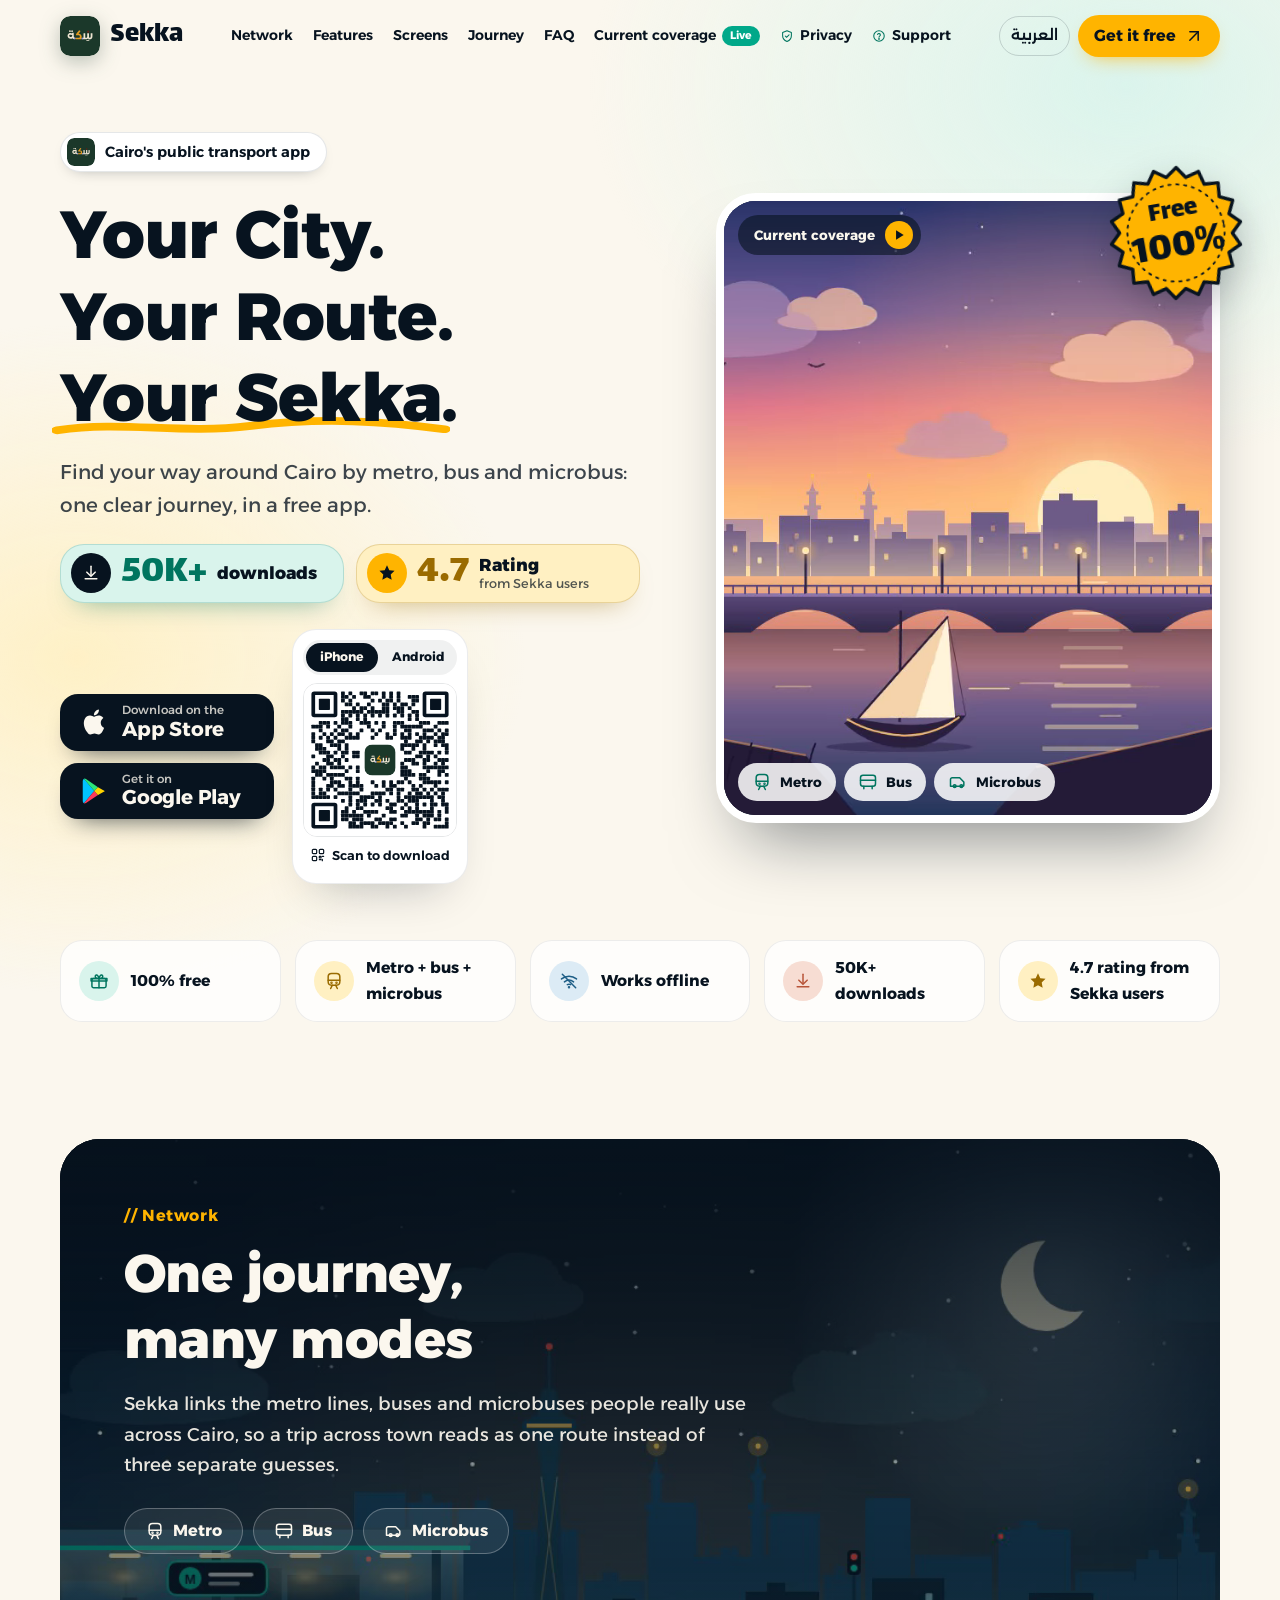
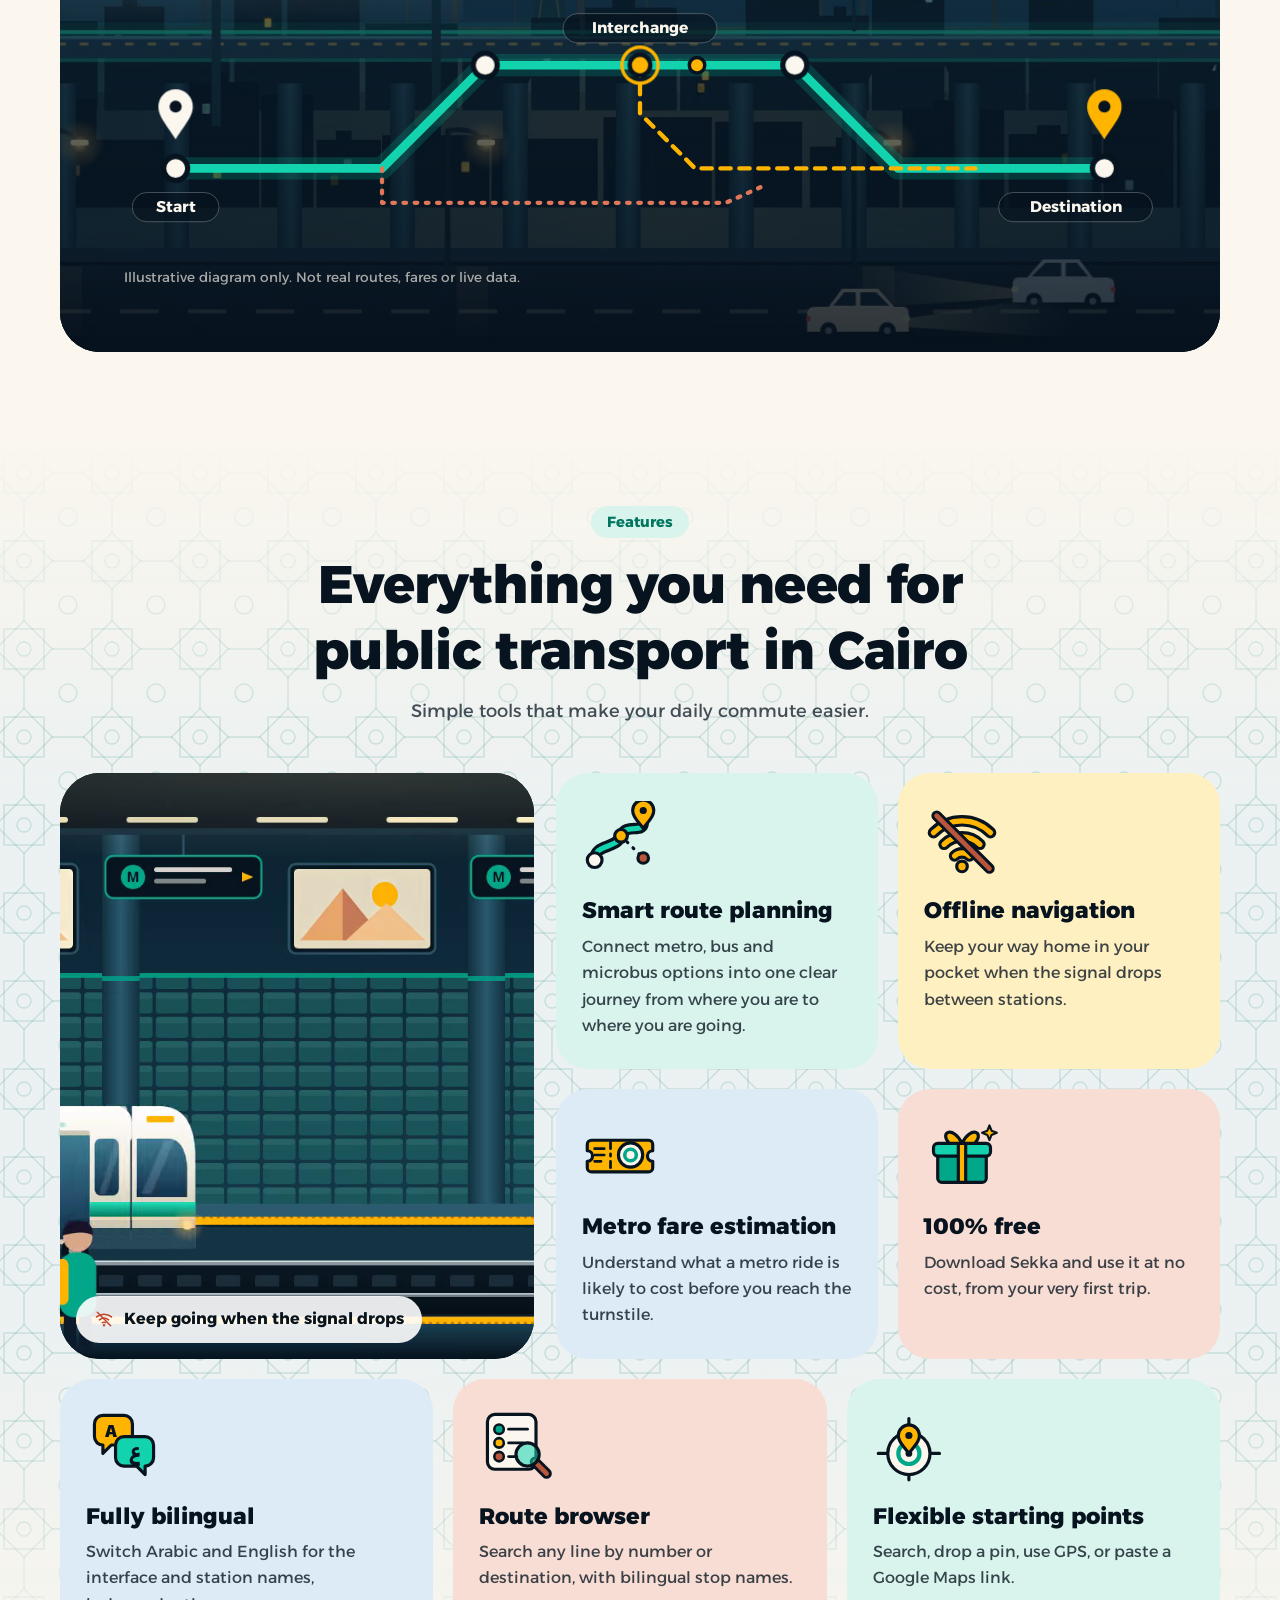
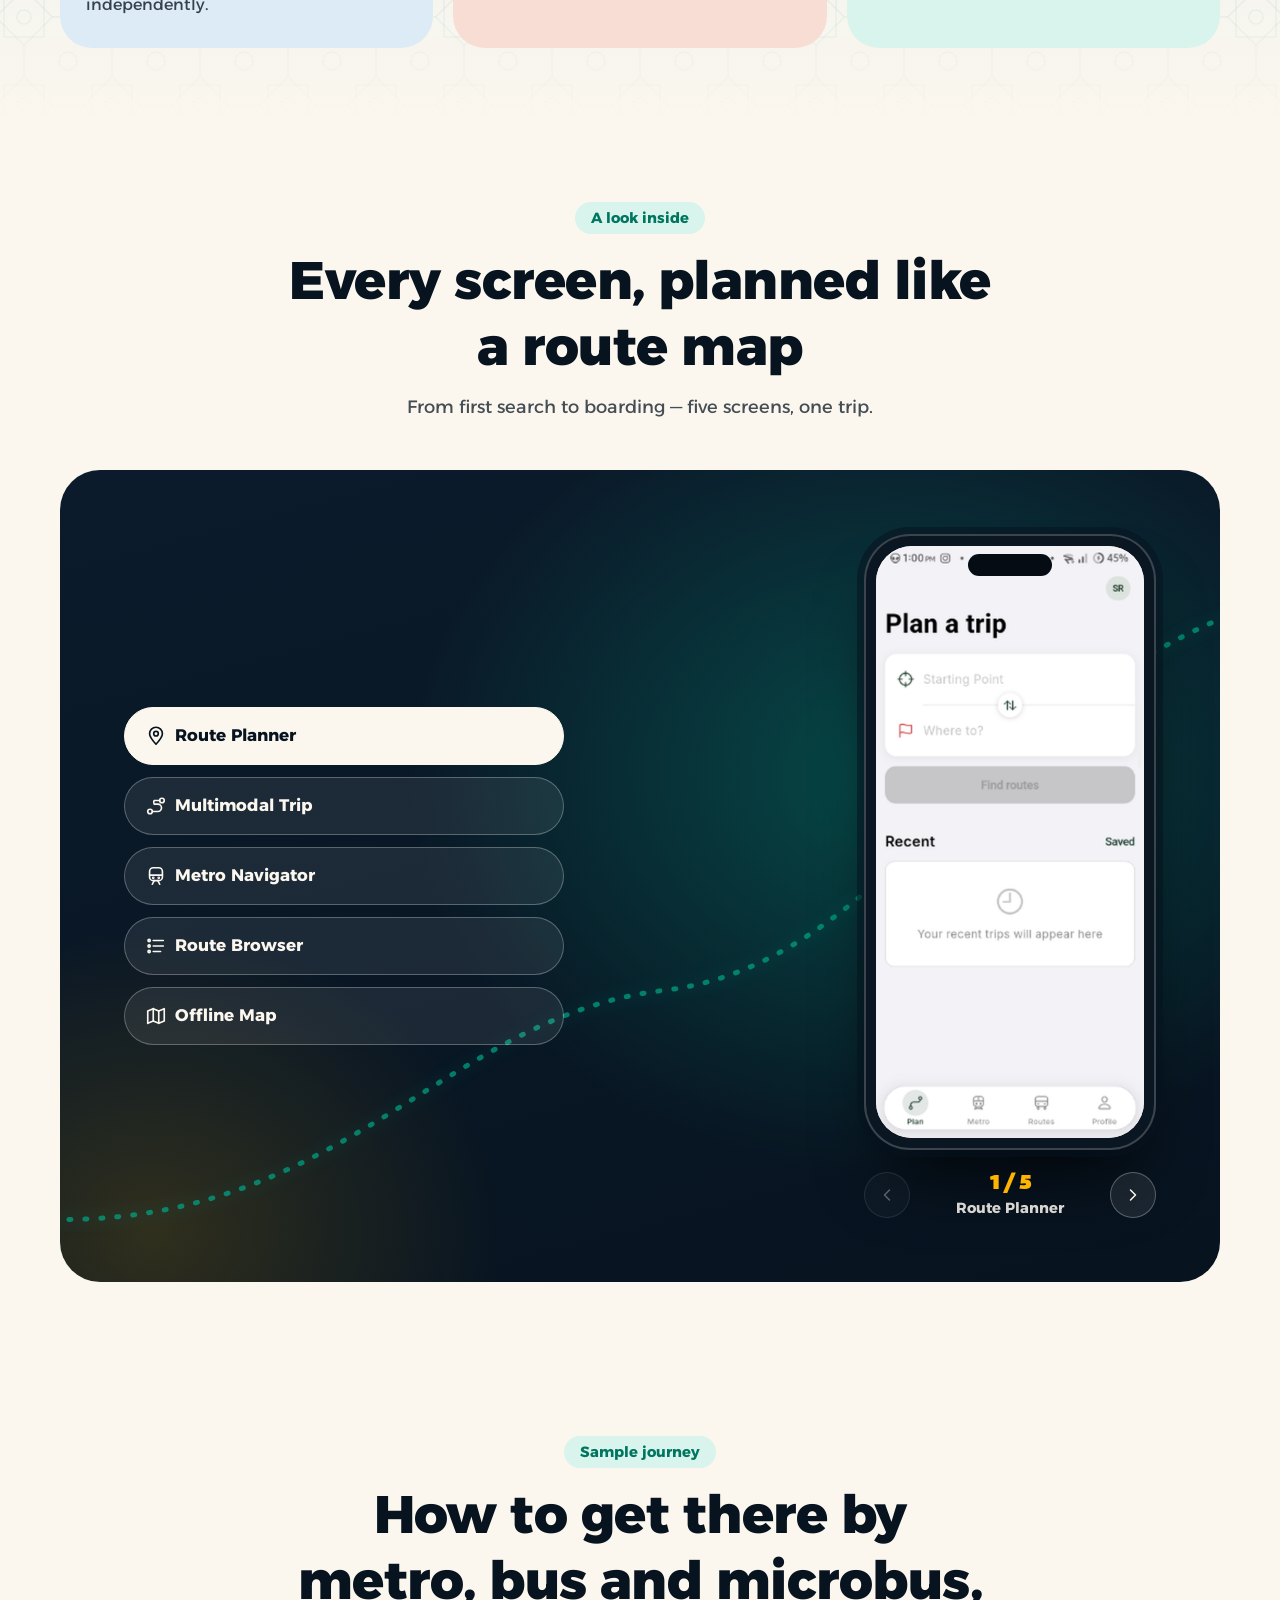
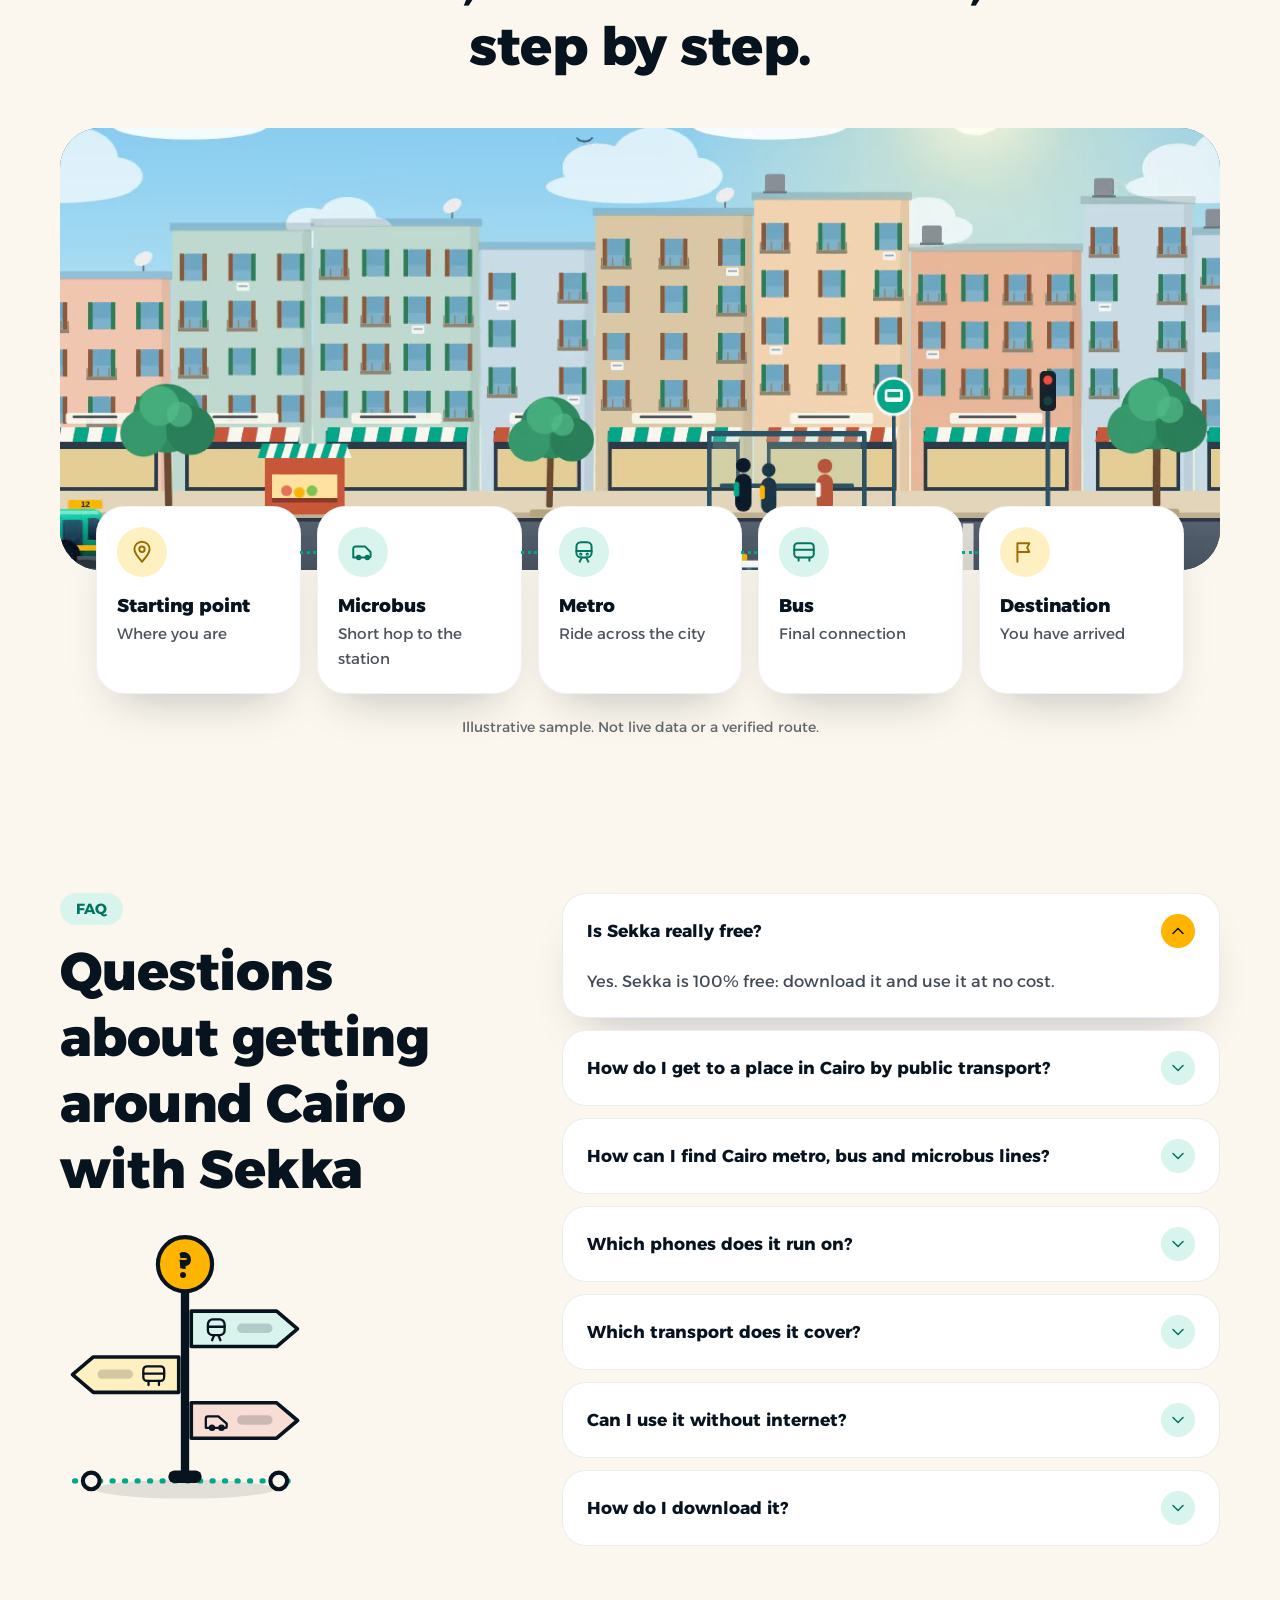
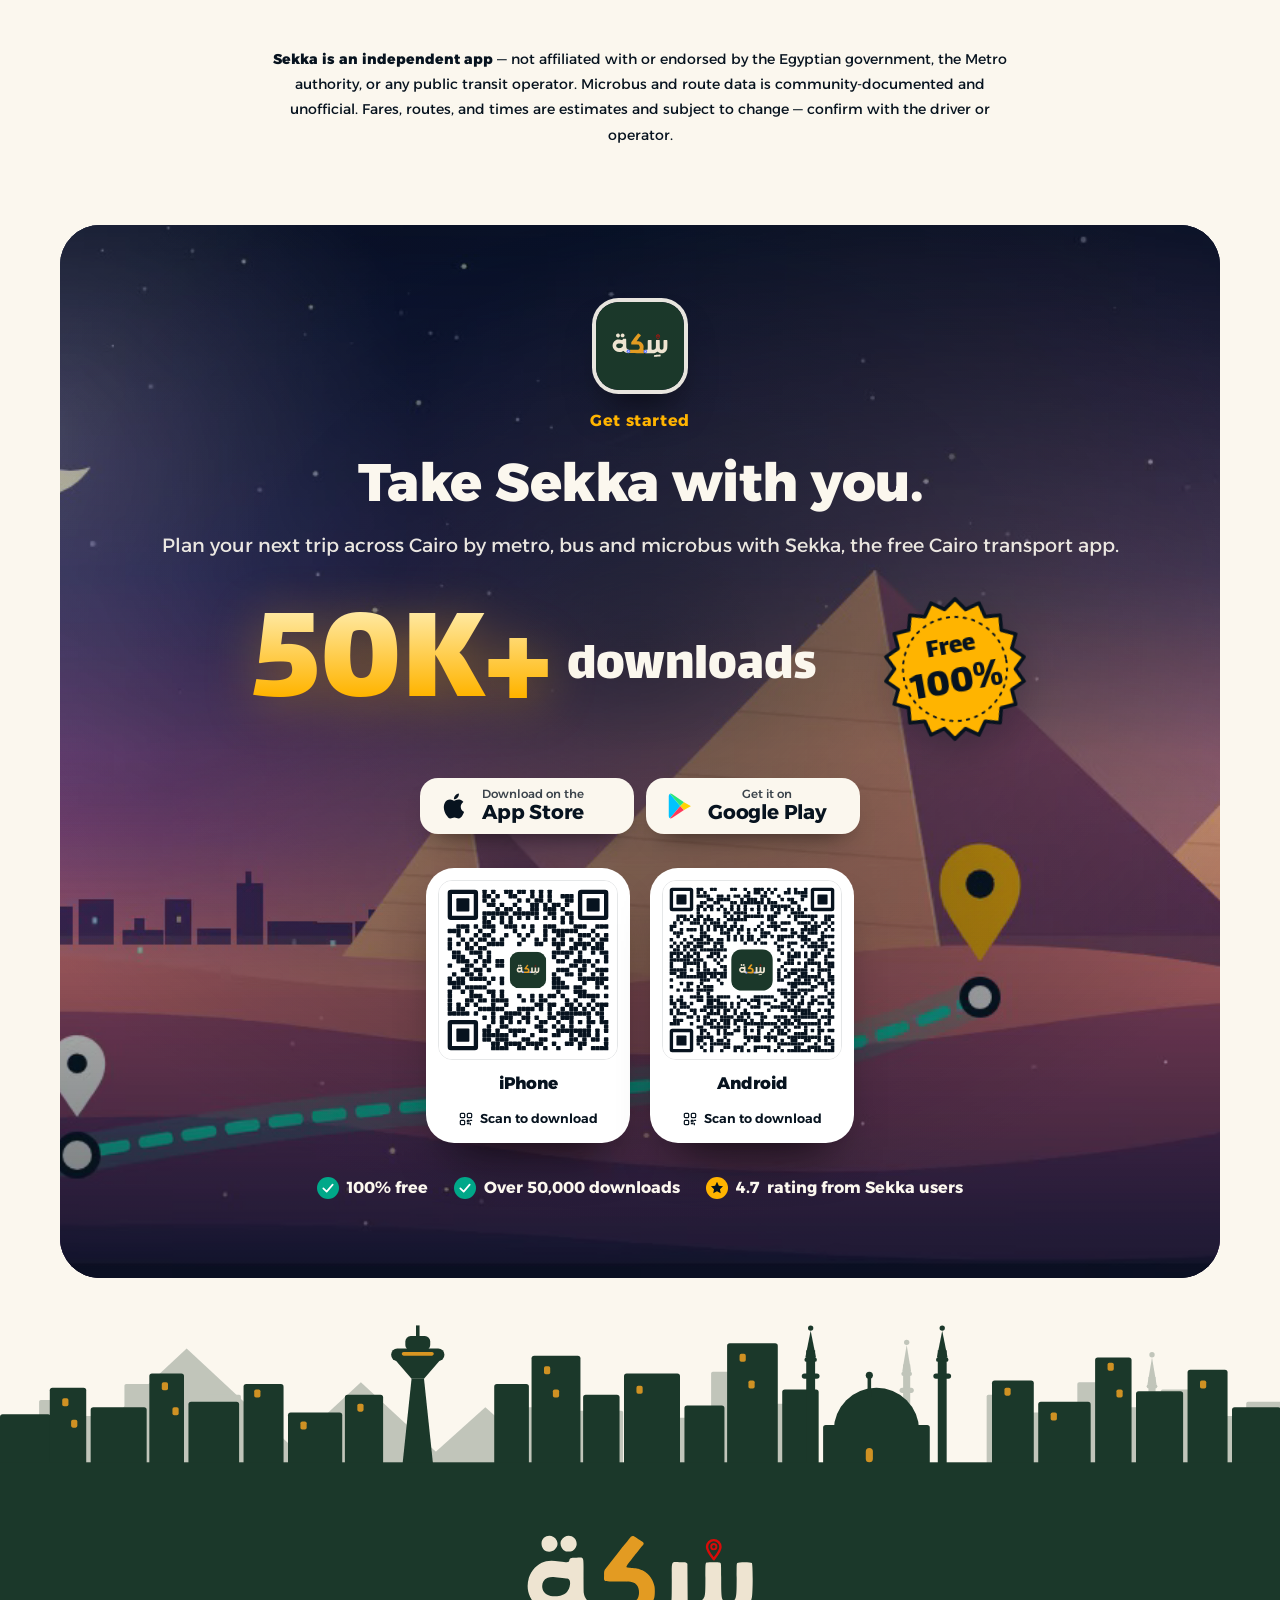
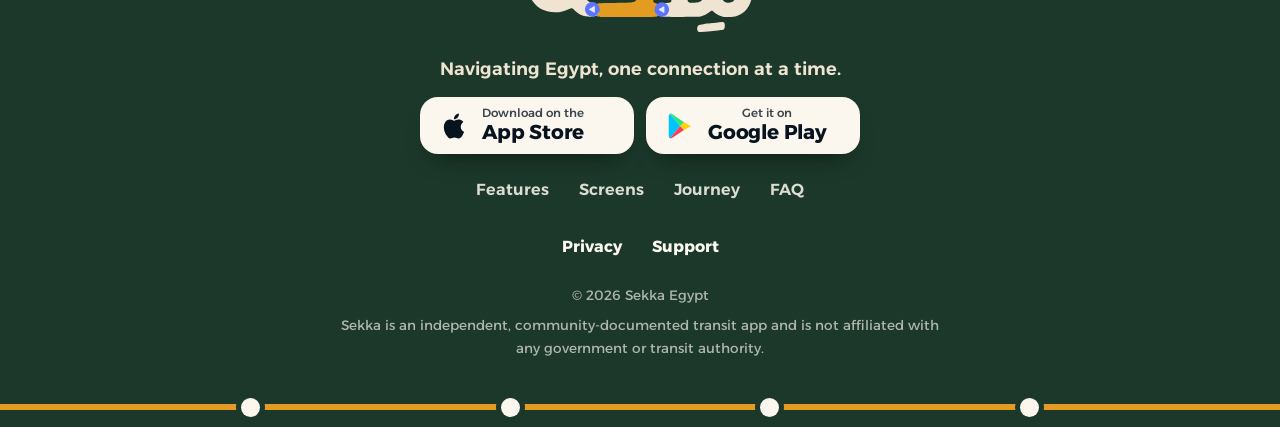
==== commit d66d3fcc: "website: Current coverage is a browser history step; Back closes the map and returns to the same pla" ====
--- a/en/index.html
+++ b/en/index.html
@@ -39,7 +39,7 @@
     <link rel="preload" href="/fonts/lalezar.woff" as="font" type="font/woff" crossorigin />
     <!-- the page is prerendered; without JavaScript the scroll-in sections and the downloads counter would stay invisible -->
     <noscript><style>.reveal{opacity:1;transform:none}.stat-num[data-pending]{visibility:visible}</style></noscript>
-    <script type="module" crossorigin src="/assets/main-CIlKAZL2.js"></script>
+    <script type="module" crossorigin src="/assets/main-BHso_exN.js"></script>
     <link rel="modulepreload" crossorigin href="/assets/graphics-C4h8Dodm.js">
     <link rel="stylesheet" crossorigin href="/assets/graphics-BiXMYzwF.css">
     <link rel="stylesheet" crossorigin href="/assets/main-Dk-aZoKu.css">
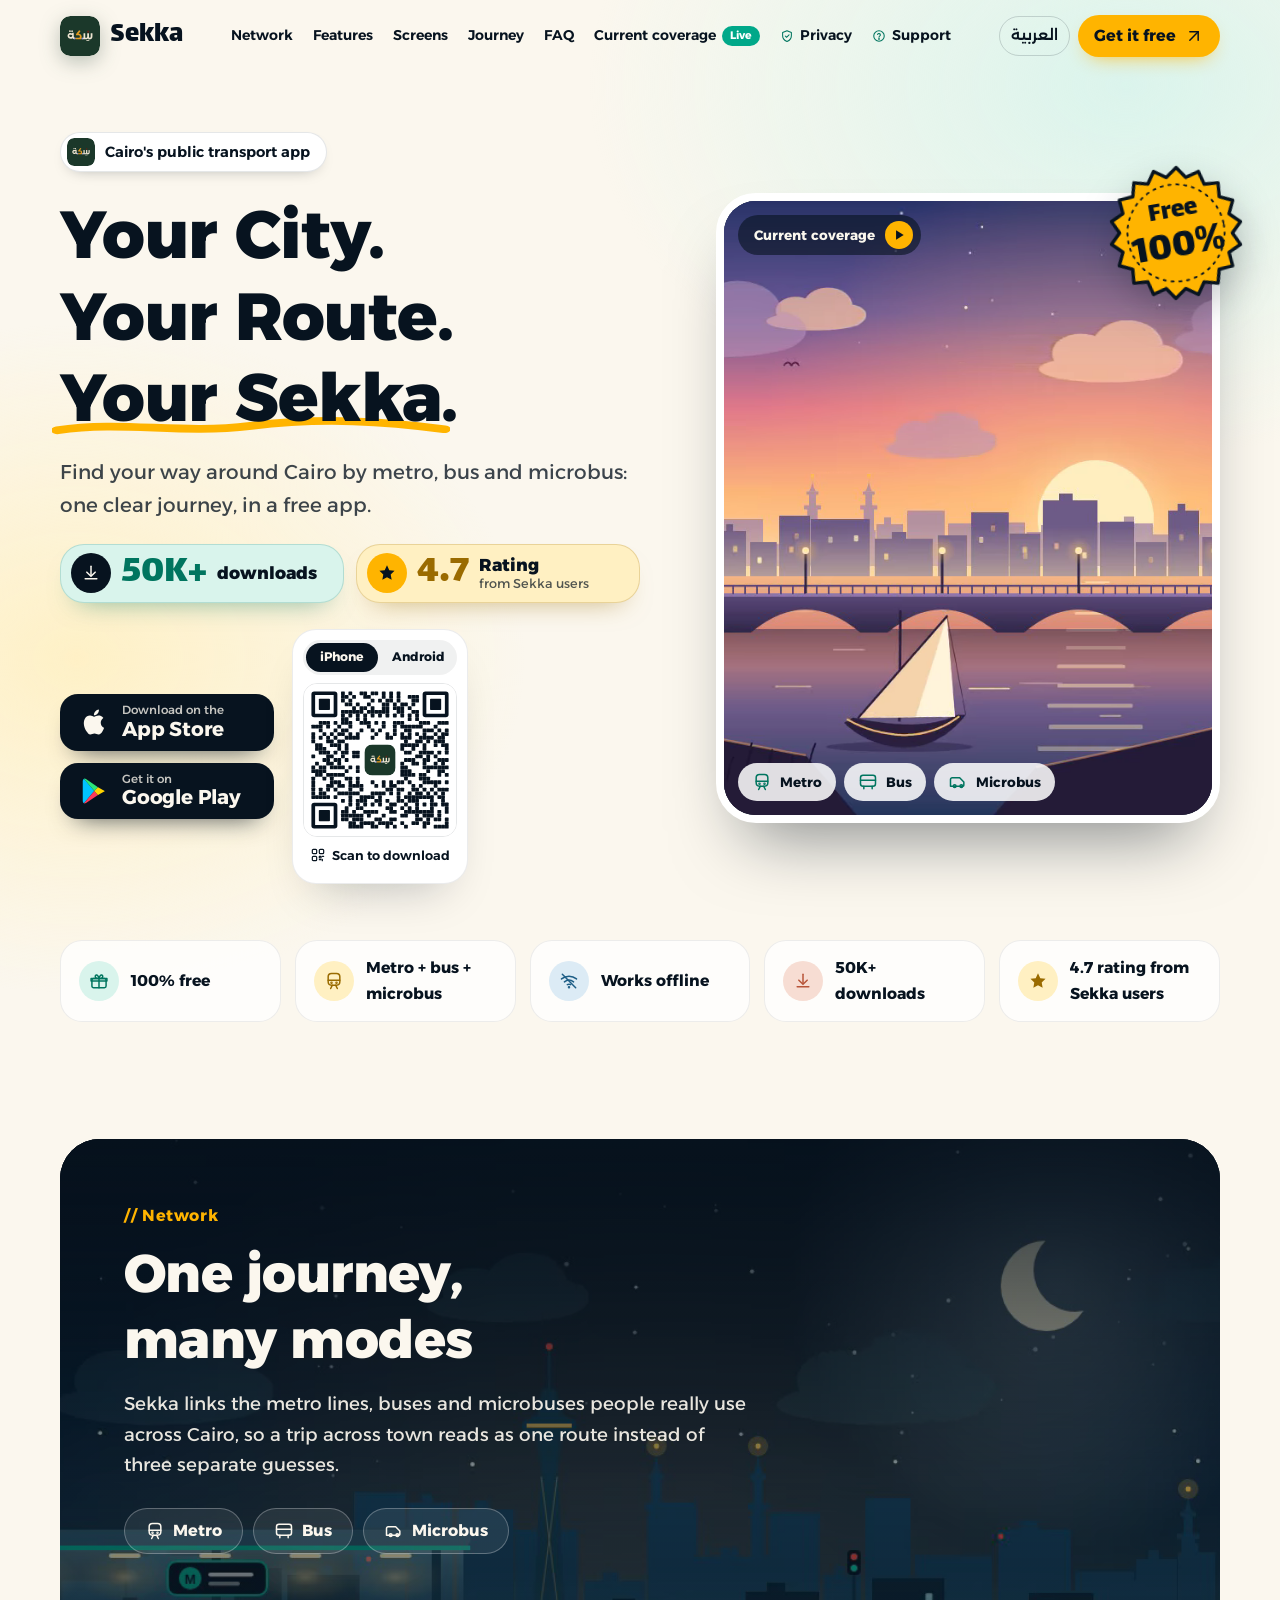
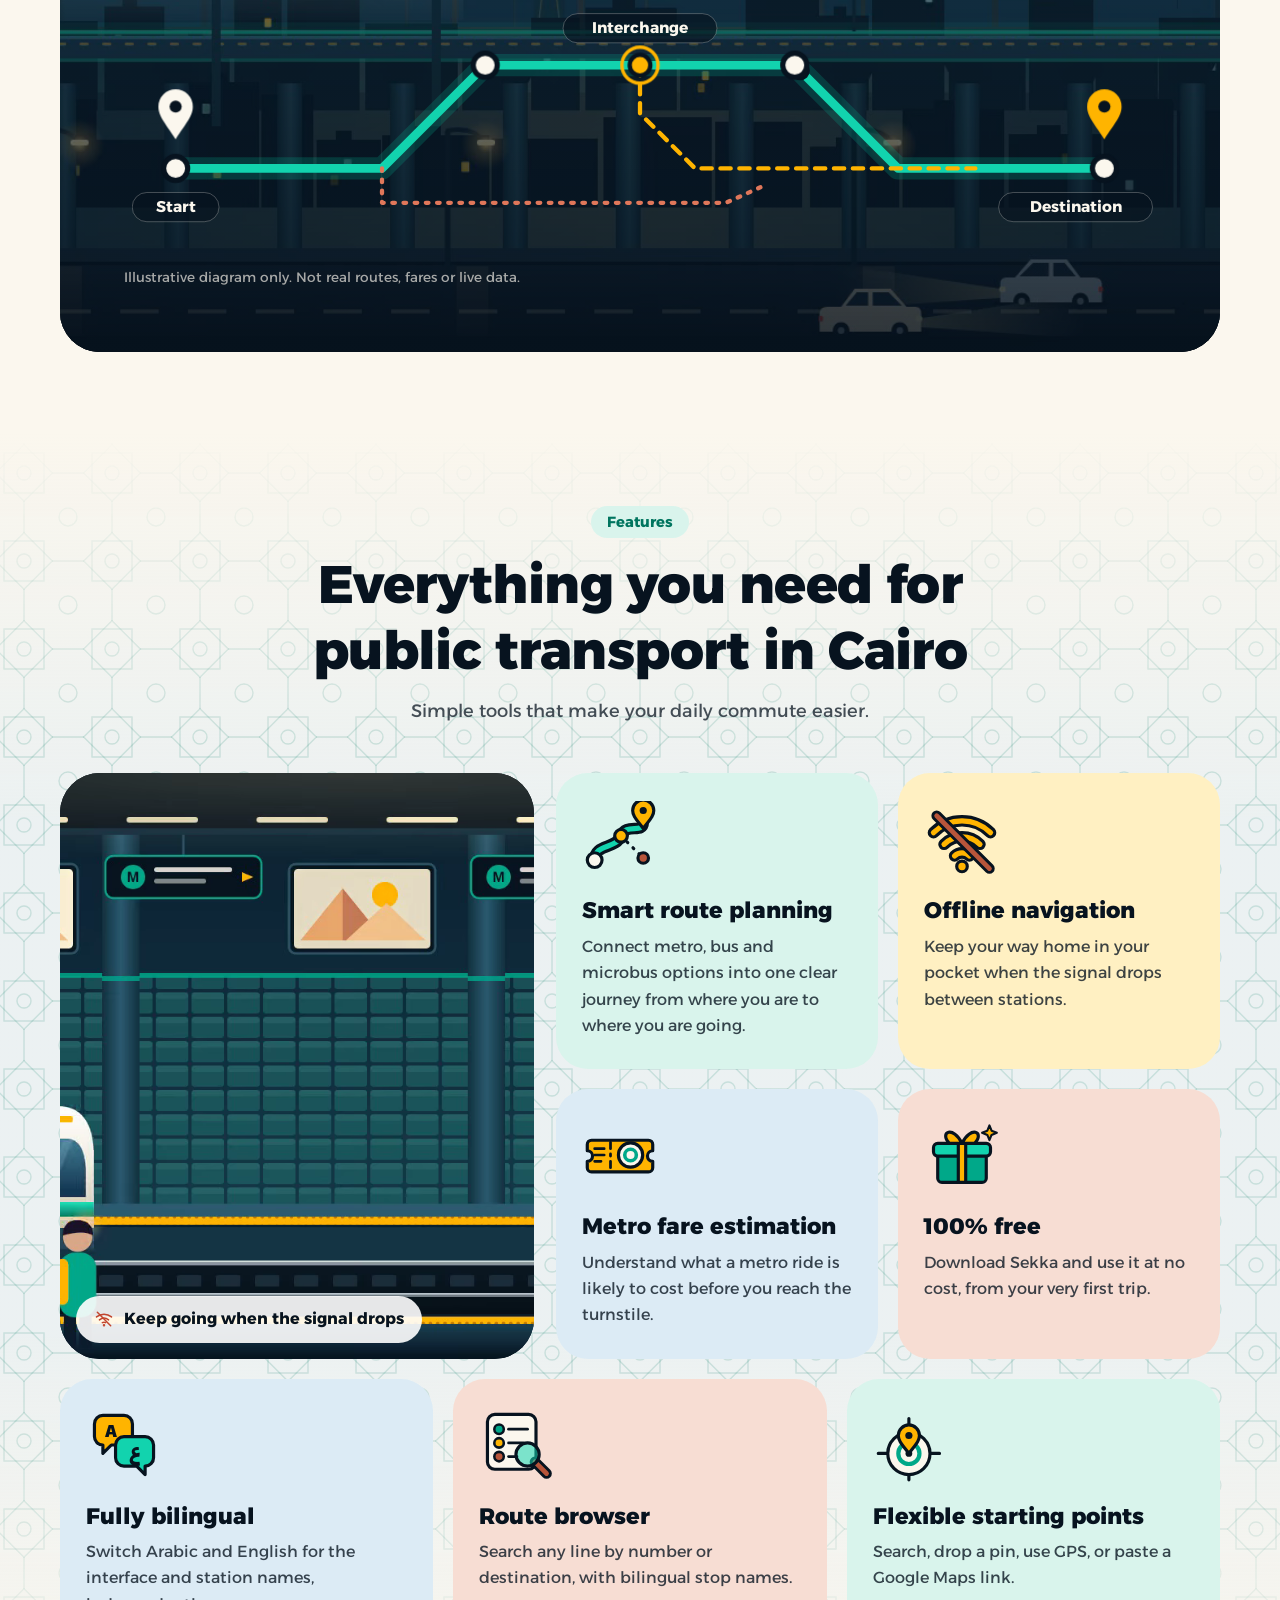
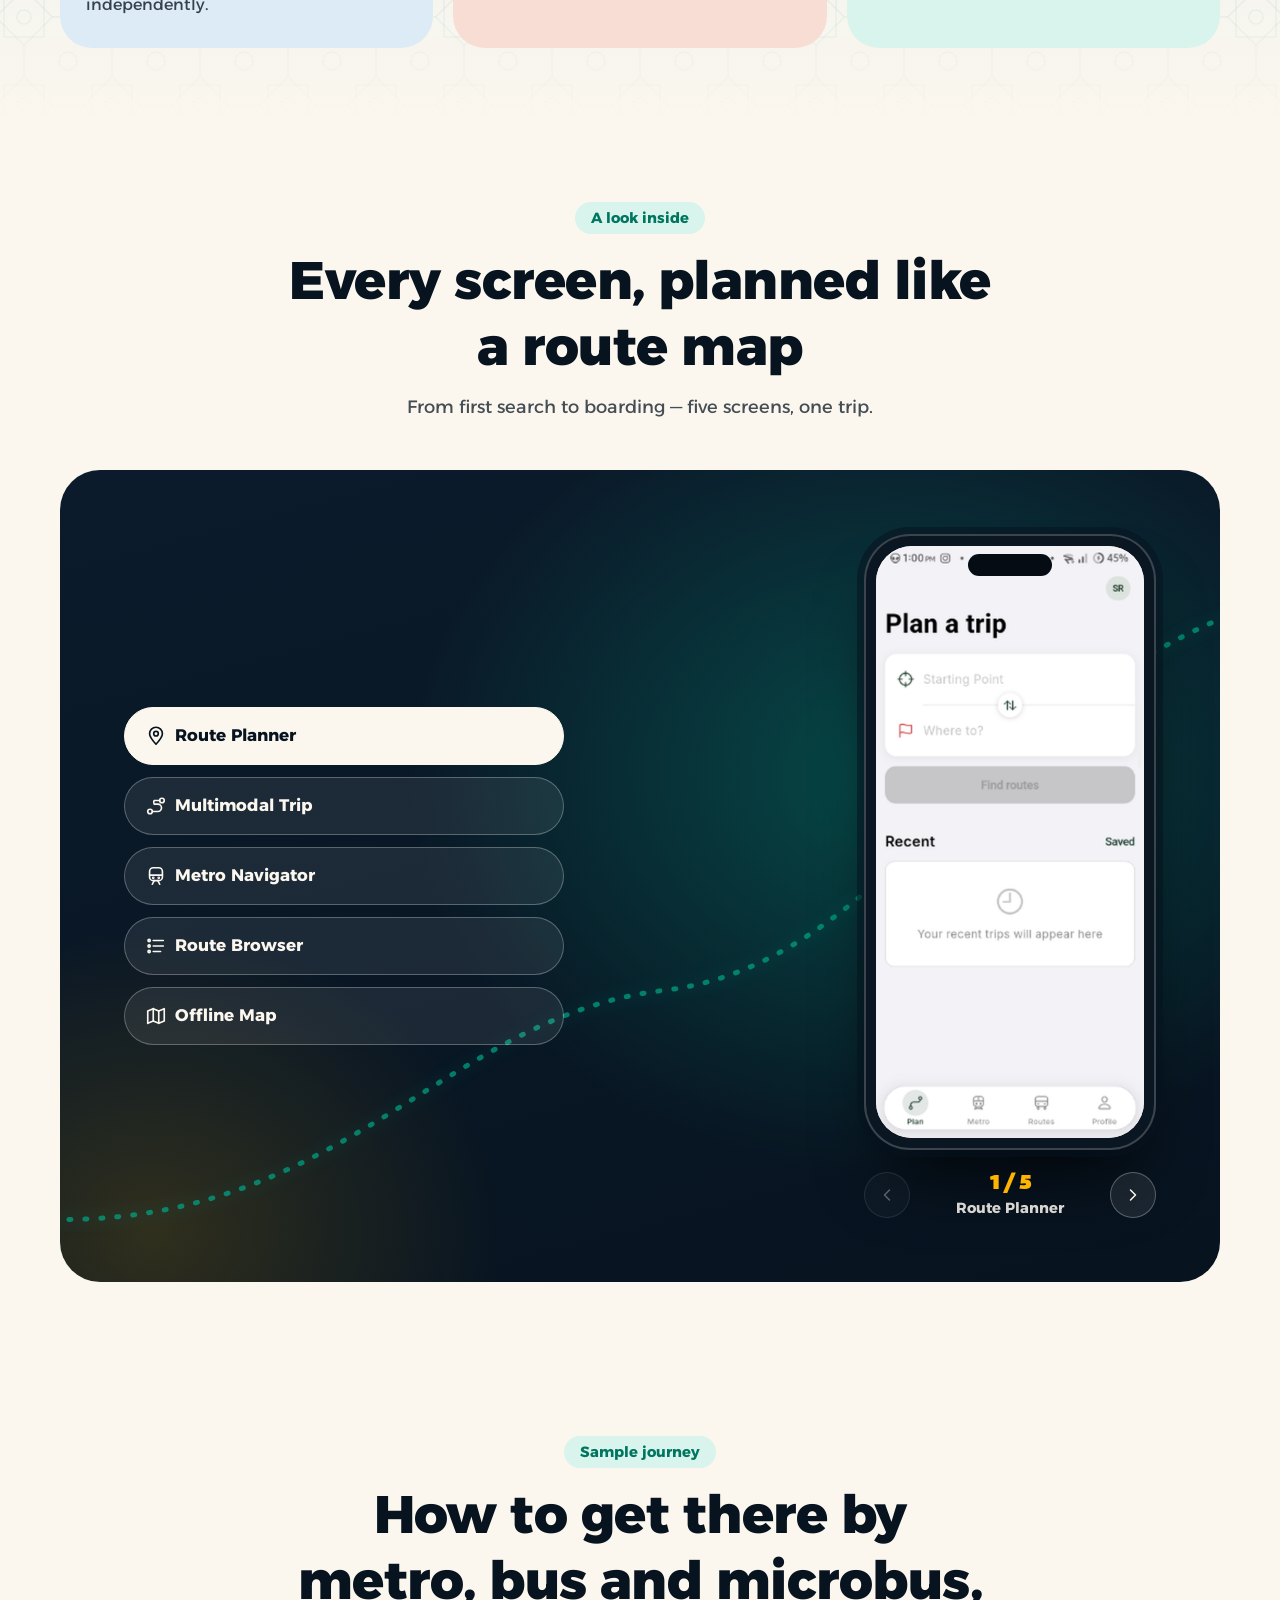
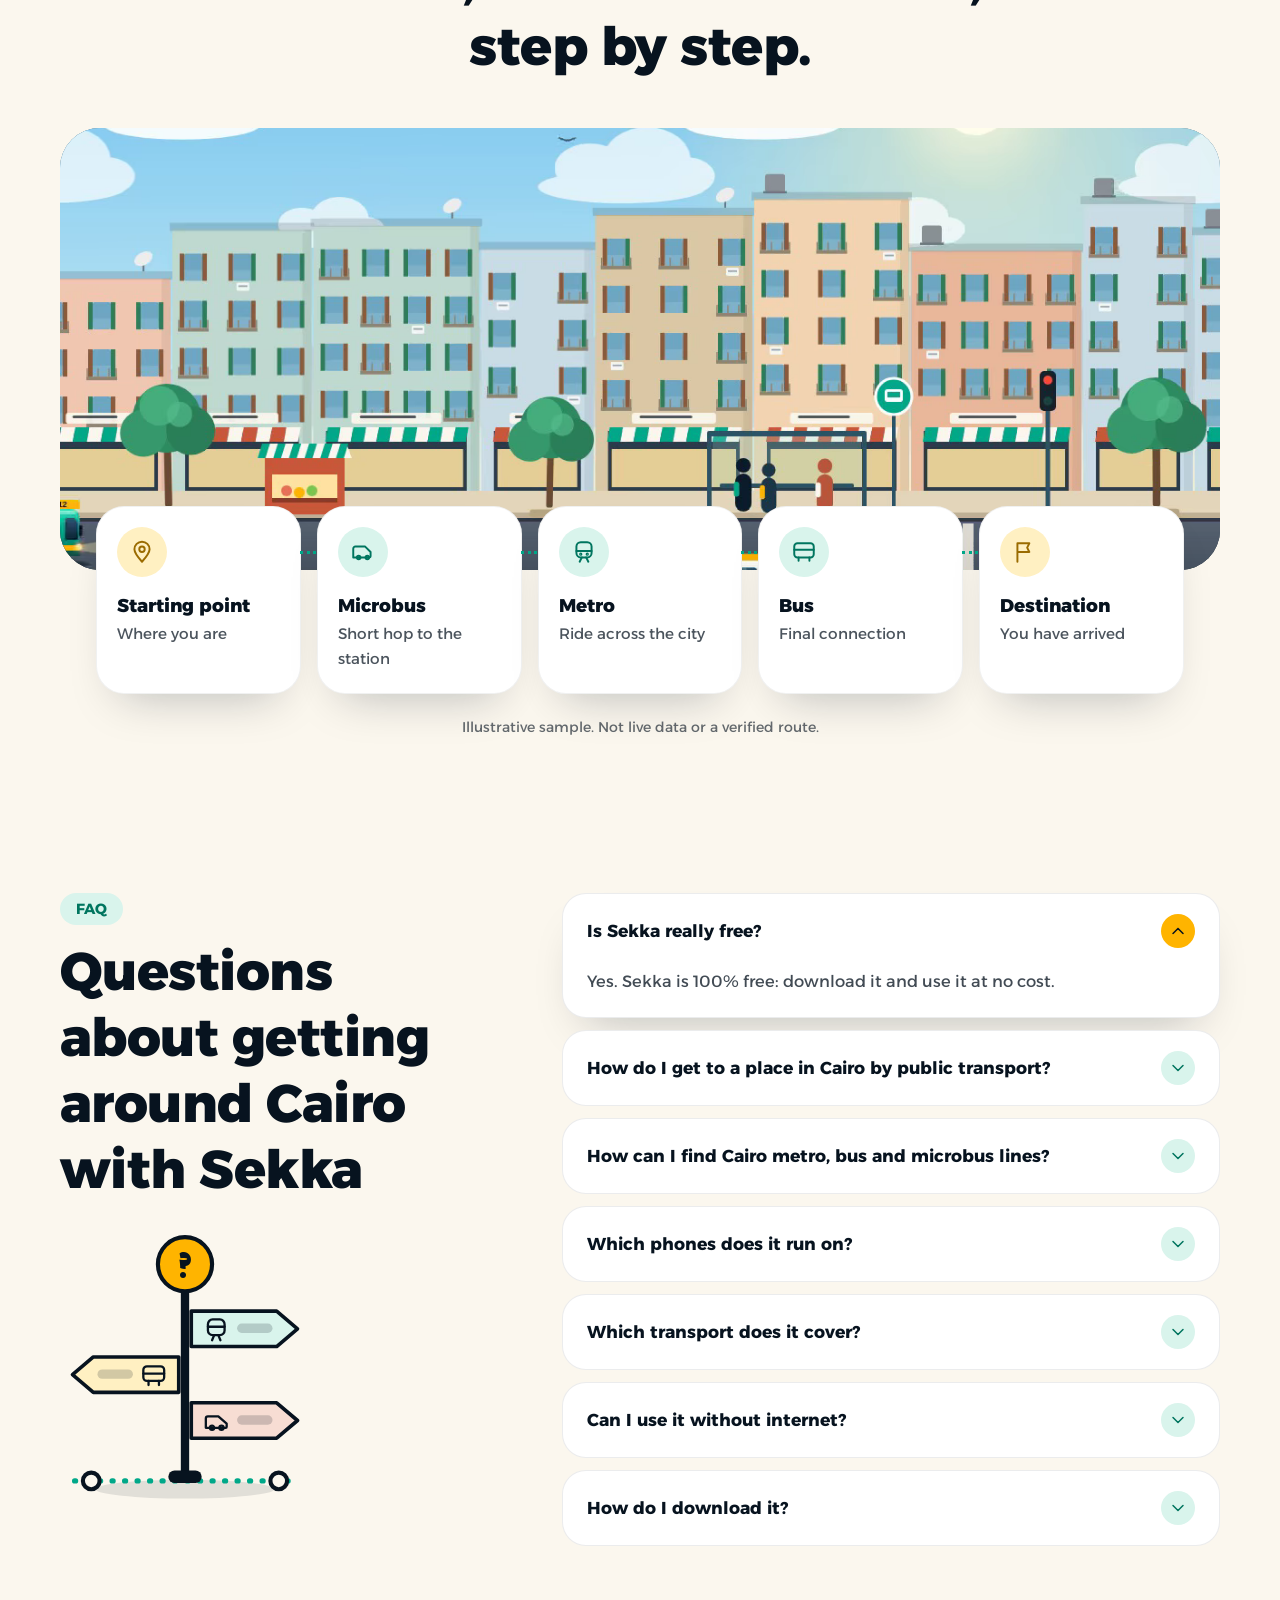
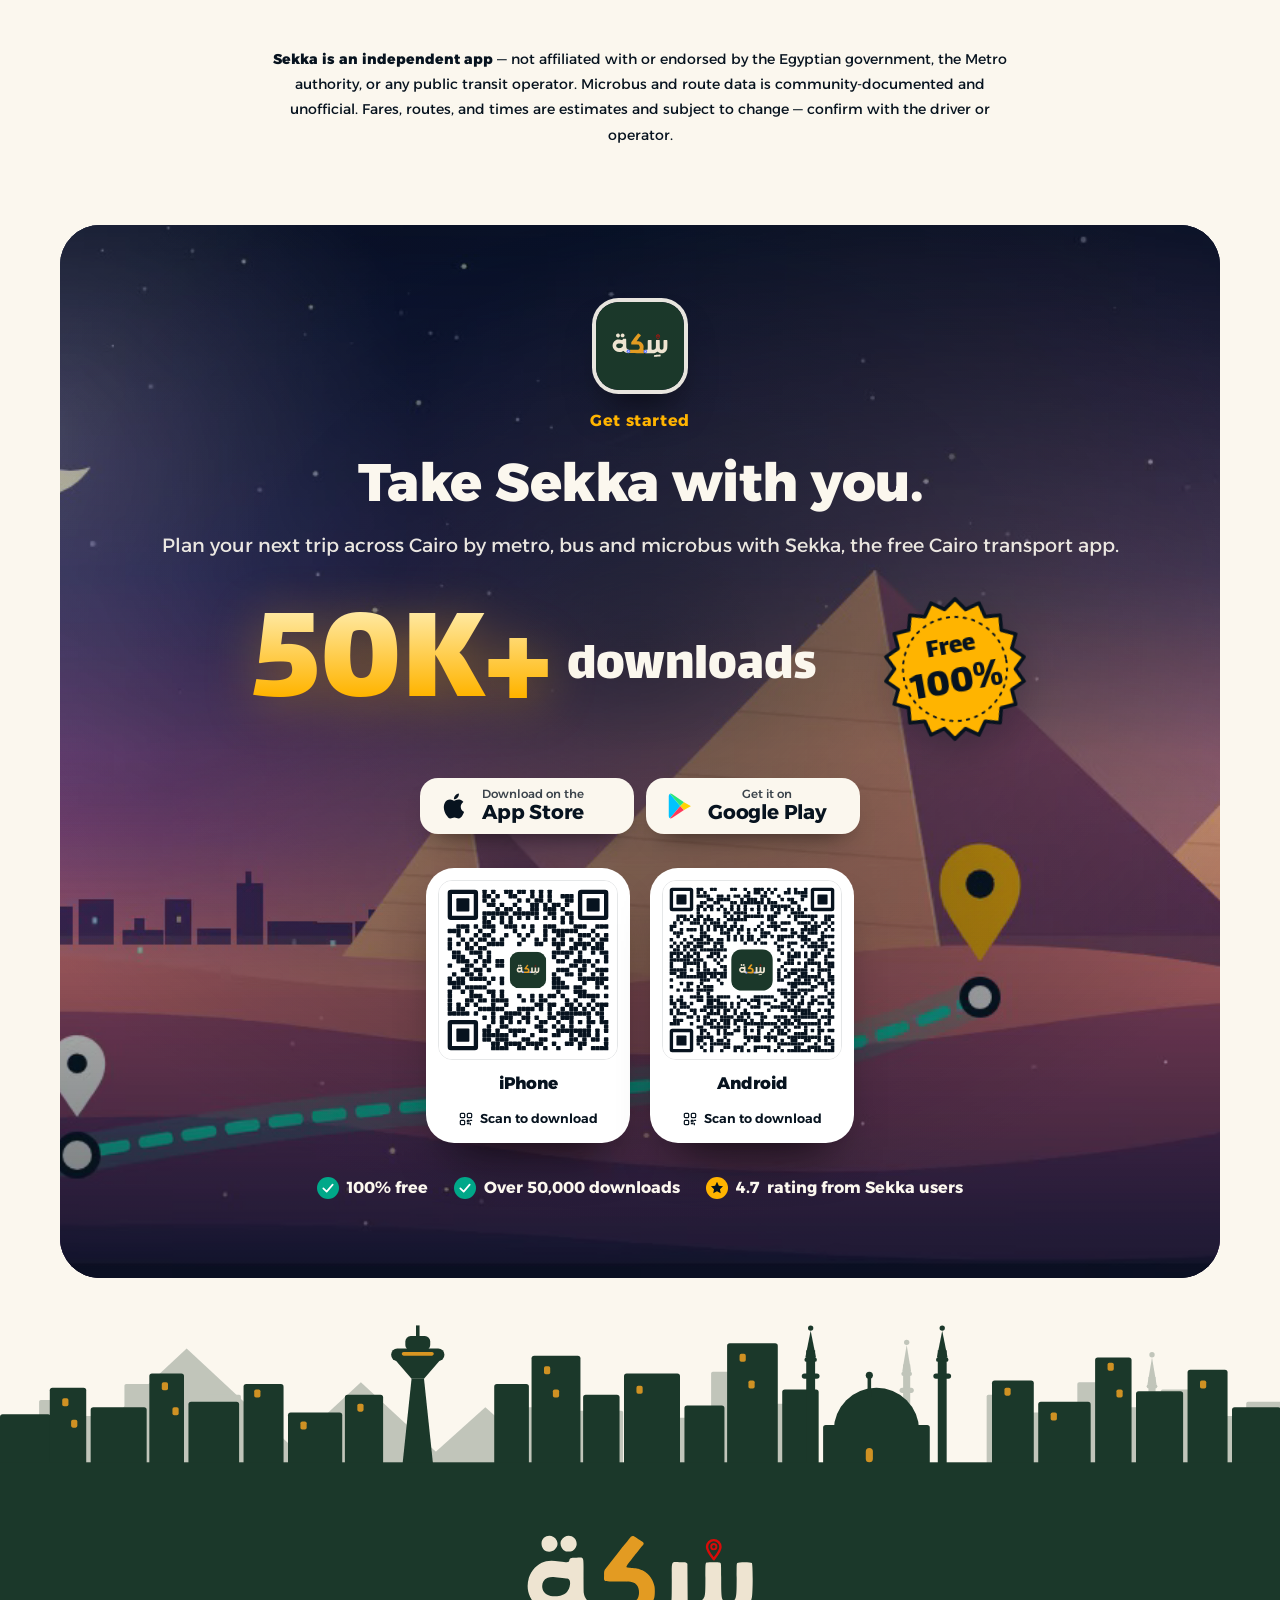
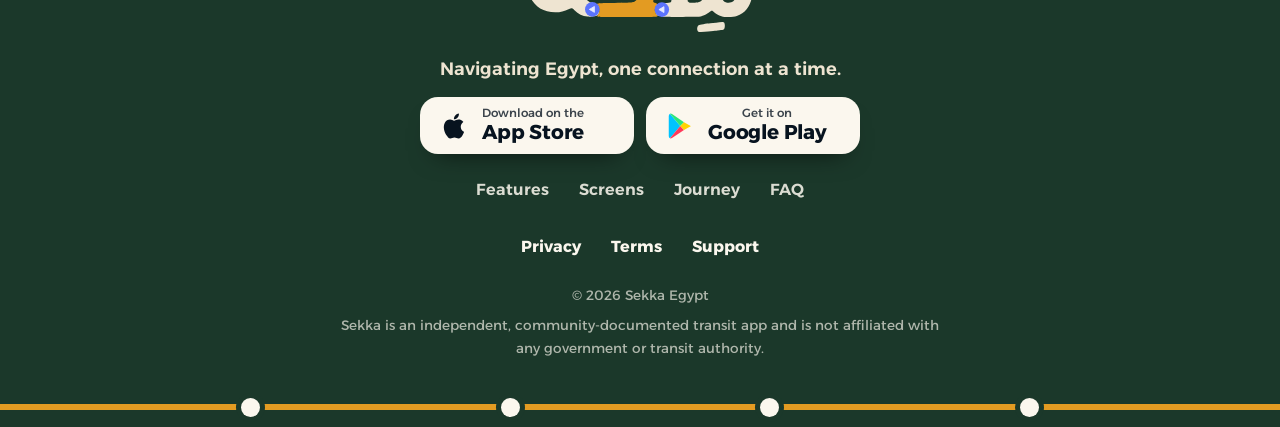
==== commit 44384dc8: "website: Terms of use at /terms/, purchases section in the privacy policy, Terms in the footer Built" ====
--- a/en/index.html
+++ b/en/index.html
@@ -39,12 +39,12 @@
     <link rel="preload" href="/fonts/lalezar.woff" as="font" type="font/woff" crossorigin />
     <!-- the page is prerendered; without JavaScript the scroll-in sections and the downloads counter would stay invisible -->
     <noscript><style>.reveal{opacity:1;transform:none}.stat-num[data-pending]{visibility:visible}</style></noscript>
-    <script type="module" crossorigin src="/assets/main-BHso_exN.js"></script>
-    <link rel="modulepreload" crossorigin href="/assets/graphics-C4h8Dodm.js">
+    <script type="module" crossorigin src="/assets/main-D7rNUNrt.js"></script>
+    <link rel="modulepreload" crossorigin href="/assets/graphics-B7ZfWfmI.js">
     <link rel="stylesheet" crossorigin href="/assets/graphics-BiXMYzwF.css">
     <link rel="stylesheet" crossorigin href="/assets/main-Dk-aZoKu.css">
   </head>
   <body>
-    <div id="root"><link rel="preload" as="image" href="/logo.svg"/><link rel="preload" as="image" href="/logo-wordmark.svg"/><div class="page"><a class="skip" href="#main">Skip to content</a><header class="hdr  "><div class="wrap hdr-in"><a href="#hero" class="brand" aria-label="Sekka"><img src="/logo.svg" class="brand-logo" width="44" height="44" alt="" decoding="async" draggable="false"/><span>Sekka</span></a><nav class="nav" aria-label="Primary"><a href="#hero" class="nav-home">Home</a><a href="#network">Network</a><a href="#features">Features</a><a href="#screens">Screens</a><a href="#journey">Journey</a><a href="#faq">FAQ</a><button type="button" class="nav-live"><span>Current coverage</span><span class="chip-live">Live</span></button><a class="nav-live nav-priv" href="/privacy/?lang=en"><svg viewBox="0 0 24 24" class="ico sm" fill="none" stroke="currentColor" stroke-width="1.8" stroke-linecap="round" stroke-linejoin="round" aria-hidden="true" focusable="false"><path d="M12 3l7.500 3v5.500c0 4.500-3 8-7.500 10-4.500-2-7.500-5.500-7.500-10V6z"></path><path d="M9 12l2.200 2.200L15.500 10"></path></svg><span>Privacy</span></a><a class="nav-live nav-priv nav-sup" href="/support/?lang=en"><svg viewBox="0 0 24 24" class="ico sm" fill="none" stroke="currentColor" stroke-width="1.8" stroke-linecap="round" stroke-linejoin="round" aria-hidden="true" focusable="false"><circle cx="12" cy="12" r="9"></circle><path d="M9.600 9.400a2.500 2.500 0 0 1 4.800.9c0 1.700-2.400 2.200-2.400 3.700"></path><circle cx="12" cy="17" r=".6" fill="currentColor"></circle></svg><span>Support</span></a><a class="btn btn-yellow nav-cta" href="#download"><span>Get it free</span><svg viewBox="0 0 24 24" class="ico" fill="none" stroke="currentColor" stroke-width="1.8" stroke-linecap="round" stroke-linejoin="round" aria-hidden="true" focusable="false"><line x1="7" y1="17" x2="17" y2="7"></line><polyline points="7 7 17 7 17 17"></polyline></svg></a></nav><div class="hdr-act"><button type="button" class="lang">العربية</button><a class="btn btn-yellow" href="#download"><span>Get it free</span><svg viewBox="0 0 24 24" class="ico" fill="none" stroke="currentColor" stroke-width="1.8" stroke-linecap="round" stroke-linejoin="round" aria-hidden="true" focusable="false"><line x1="7" y1="17" x2="17" y2="7"></line><polyline points="7 7 17 7 17 17"></polyline></svg></a><button type="button" class="burger" aria-expanded="false" aria-label="Menu"><span></span><span></span><span></span></button></div></div></header><main id="main"><section id="hero" class="hero"><div class="wrap hero-grid"><div class="hero-copy"><p class="tag"><img src="/logo.svg" class="tag-logo" width="28" height="28" alt="" decoding="async" draggable="false"/>Cairo&#x27;s public transport app</p><h1 class="h-hero" aria-label="Your City. Your Route. Your Sekka."><span class="" style="animation-delay:0.1s">Your City.</span><span class="" style="animation-delay:0.22s">Your Route.</span><span class="mark" style="animation-delay:0.33999999999999997s">Your Sekka.<svg viewBox="0 0 220 18" preserveAspectRatio="none" aria-hidden="true"><path d="M3 12 C40 3 70 16 110 8 S185 4 217 11" fill="none" stroke="#FFB400" stroke-width="7" stroke-linecap="round"></path></svg></span></h1><p class="lede">Find your way around Cairo by metro, bus and microbus: one clear journey, in a free app.</p><div class="stats"><div class="stat" role="group" aria-label="Over 50,000 downloads"><span class="stat-ico"><svg viewBox="0 0 24 24" class="ico" fill="none" stroke="currentColor" stroke-width="1.8" stroke-linecap="round" stroke-linejoin="round" aria-hidden="true" focusable="false"><path d="M12 4v11"></path><polyline points="7 11 12 16 17 11"></polyline><path d="M5 19h14"></path></svg></span><bdi dir="ltr" class="stat-num" aria-hidden="true" data-pending="">50<!-- -->K+</bdi><span class="stat-txt" aria-hidden="true"><b>downloads</b></span></div><div class="stat stat-rating" role="group" aria-label="4.7-star rating from Sekka users"><span class="stat-ico"><svg viewBox="0 0 24 24" class="ico" fill="currentColor" aria-hidden="true" focusable="false"><path d="M12 2.8l2.75 5.78 6.3.82-4.6 4.36 1.14 6.27L12 17.02l-5.59 3.03 1.14-6.27-4.6-4.36 6.3-.82z"></path></svg></span><bdi dir="ltr" class="stat-num" aria-hidden="true">4.7</bdi><span class="stat-txt" aria-hidden="true"><b>Rating</b><small>from Sekka users</small></span></div></div><div class="hero-actions"><div class="stores"><a class="store store-dark" href="https://apps.apple.com/us/app/sekka-%D8%B3%D9%83%D8%A9-%D9%85%D9%88%D8%A7%D8%B5%D9%84%D8%A7%D8%AA-%D8%A7%D9%84%D9%82%D8%A7%D9%87%D8%B1%D8%A9/id6812336357" target="_blank" rel="noopener noreferrer" aria-label="Download on the App Store"><span class="store-ico"><svg viewBox="0 0 24 24" aria-hidden="true" focusable="false"><path fill="currentColor" d="M18.710 19.500C17.880 20.740 17 21.950 15.660 21.970C14.320 22 13.890 21.180 12.370 21.180C10.840 21.180 10.370 21.950 9.100 22C7.790 22.050 6.800 20.680 5.960 19.470C4.250 17 2.940 12.450 4.700 9.390C5.570 7.870 7.130 6.910 8.820 6.880C10.100 6.860 11.320 7.750 12.110 7.750C12.890 7.750 14.370 6.680 15.920 6.840C16.570 6.870 18.390 7.100 19.560 8.820C19.470 8.880 17.390 10.100 17.410 12.630C17.440 15.650 20.060 16.660 20.090 16.670C20.060 16.740 19.670 18.110 18.710 19.500ZM13 3.500C13.730 2.670 14.940 2.040 15.940 2C16.070 3.170 15.600 4.350 14.900 5.190C14.210 6.040 13.070 6.700 11.950 6.610C11.800 5.460 12.360 4.260 13 3.500Z"></path></svg></span><span class="store-txt"><small>Download on the</small><b>App Store</b></span></a><a class="store store-dark" href="https://play.google.com/store/apps/details?id=com.sekka.transport&amp;hl=ar&amp;pli=1" target="_blank" rel="noopener noreferrer" aria-label="Get it on Google Play"><span class="store-ico"><svg viewBox="0 0 24 24" aria-hidden="true" focusable="false"><path d="M4 2.200 L12.200 12 L4 21.800 Q3 21.300 3 20 V4 Q3 2.700 4 2.200Z" fill="#00C3FF"></path><path d="M4 2.200 Q4.700 1.900 5.600 2.400 L15.200 8.900 L12.200 12Z" fill="#2BE67A"></path><path d="M4 21.800 Q4.700 22.100 5.600 21.600 L15.200 15.100 L12.200 12Z" fill="#FF3A5A"></path><path d="M15.200 8.900 L20.200 11.700 Q21.200 12 20.200 12.300 L15.200 15.100 L12.200 12Z" fill="#FFD400"></path></svg></span><span class="store-txt"><small>Get it on</small><b>Google Play</b></span></a></div><div class="qrbox"><div class="qr-tabs" role="tablist"><button type="button" role="tab" aria-selected="true">iPhone</button><button type="button" role="tab" aria-selected="false">Android</button></div><div class="qr-wrap"><svg viewBox="-2 -2 41 41" class="qr" role="img" aria-label="QR code: Sekka on the App Store"><rect x="-2" y="-2" width="41" height="41" fill="#fff"></rect><g fill="#07131F"><rect x="7.99" y="-0.01" width="1.02" height="1.02" rx="0.16"></rect><rect x="9.99" y="-0.01" width="1.02" height="1.02" rx="0.16"></rect><rect x="12.99" y="-0.01" width="1.02" height="1.02" rx="0.16"></rect><rect x="13.99" y="-0.01" width="1.02" height="1.02" rx="0.16"></rect><rect x="15.99" y="-0.01" width="1.02" height="1.02" rx="0.16"></rect><rect x="16.99" y="-0.01" width="1.02" height="1.02" rx="0.16"></rect><rect x="18.99" y="-0.01" width="1.02" height="1.02" rx="0.16"></rect><rect x="20.99" y="-0.01" width="1.02" height="1.02" rx="0.16"></rect><rect x="22.99" y="-0.01" width="1.02" height="1.02" rx="0.16"></rect><rect x="7.99" y="0.99" width="1.02" height="1.02" rx="0.16"></rect><rect x="8.99" y="0.99" width="1.02" height="1.02" rx="0.16"></rect><rect x="10.99" y="0.99" width="1.02" height="1.02" rx="0.16"></rect><rect x="13.99" y="0.99" width="1.02" height="1.02" rx="0.16"></rect><rect x="14.99" y="0.99" width="1.02" height="1.02" rx="0.16"></rect><rect x="18.99" y="0.99" width="1.02" height="1.02" rx="0.16"></rect><rect x="20.99" y="0.99" width="1.02" height="1.02" rx="0.16"></rect><rect x="22.99" y="0.99" width="1.02" height="1.02" rx="0.16"></rect><rect x="25.99" y="0.99" width="1.02" height="1.02" rx="0.16"></rect><rect x="26.99" y="0.99" width="1.02" height="1.02" rx="0.16"></rect><rect x="27.99" y="0.99" width="1.02" height="1.02" rx="0.16"></rect><rect x="7.99" y="1.99" width="1.02" height="1.02" rx="0.16"></rect><rect x="9.99" y="1.99" width="1.02" height="1.02" rx="0.16"></rect><rect x="15.99" y="1.99" width="1.02" height="1.02" rx="0.16"></rect><rect x="17.99" y="1.99" width="1.02" height="1.02" rx="0.16"></rect><rect x="19.99" y="1.99" width="1.02" height="1.02" rx="0.16"></rect><rect x="20.99" y="1.99" width="1.02" height="1.02" rx="0.16"></rect><rect x="22.99" y="1.99" width="1.02" height="1.02" rx="0.16"></rect><rect x="26.99" y="1.99" width="1.02" height="1.02" rx="0.16"></rect><rect x="27.99" y="1.99" width="1.02" height="1.02" rx="0.16"></rect><rect x="8.99" y="2.99" width="1.02" height="1.02" rx="0.16"></rect><rect x="9.99" y="2.99" width="1.02" height="1.02" rx="0.16"></rect><rect x="11.99" y="2.99" width="1.02" height="1.02" rx="0.16"></rect><rect x="14.99" y="2.99" width="1.02" height="1.02" rx="0.16"></rect><rect x="18.99" y="2.99" width="1.02" height="1.02" rx="0.16"></rect><rect x="19.99" y="2.99" width="1.02" height="1.02" rx="0.16"></rect><rect x="21.99" y="2.99" width="1.02" height="1.02" rx="0.16"></rect><rect x="23.99" y="2.99" width="1.02" height="1.02" rx="0.16"></rect><rect x="24.99" y="2.99" width="1.02" height="1.02" rx="0.16"></rect><rect x="26.99" y="2.99" width="1.02" height="1.02" rx="0.16"></rect><rect x="10.99" y="3.99" width="1.02" height="1.02" rx="0.16"></rect><rect x="12.99" y="3.99" width="1.02" height="1.02" rx="0.16"></rect><rect x="13.99" y="3.99" width="1.02" height="1.02" rx="0.16"></rect><rect x="15.99" y="3.99" width="1.02" height="1.02" rx="0.16"></rect><rect x="18.99" y="3.99" width="1.02" height="1.02" rx="0.16"></rect><rect x="19.99" y="3.99" width="1.02" height="1.02" rx="0.16"></rect><rect x="21.99" y="3.99" width="1.02" height="1.02" rx="0.16"></rect><rect x="22.99" y="3.99" width="1.02" height="1.02" rx="0.16"></rect><rect x="23.99" y="3.99" width="1.02" height="1.02" rx="0.16"></rect><rect x="25.99" y="3.99" width="1.02" height="1.02" rx="0.16"></rect><rect x="7.99" y="4.99" width="1.02" height="1.02" rx="0.16"></rect><rect x="8.99" y="4.99" width="1.02" height="1.02" rx="0.16"></rect><rect x="9.99" y="4.99" width="1.02" height="1.02" rx="0.16"></rect><rect x="10.99" y="4.99" width="1.02" height="1.02" rx="0.16"></rect><rect x="11.99" y="4.99" width="1.02" height="1.02" rx="0.16"></rect><rect x="12.99" y="4.99" width="1.02" height="1.02" rx="0.16"></rect><rect x="14.99" y="4.99" width="1.02" height="1.02" rx="0.16"></rect><rect x="15.99" y="4.99" width="1.02" height="1.02" rx="0.16"></rect><rect x="16.99" y="4.99" width="1.02" height="1.02" rx="0.16"></rect><rect x="17.99" y="4.99" width="1.02" height="1.02" rx="0.16"></rect><rect x="18.99" y="4.99" width="1.02" height="1.02" rx="0.16"></rect><rect x="19.99" y="4.99" width="1.02" height="1.02" rx="0.16"></rect><rect x="22.99" y="4.99" width="1.02" height="1.02" rx="0.16"></rect><rect x="23.99" y="4.99" width="1.02" height="1.02" rx="0.16"></rect><rect x="26.99" y="4.99" width="1.02" height="1.02" rx="0.16"></rect><rect x="27.99" y="4.99" width="1.02" height="1.02" rx="0.16"></rect><rect x="7.99" y="5.99" width="1.02" height="1.02" rx="0.16"></rect><rect x="9.99" y="5.99" width="1.02" height="1.02" rx="0.16"></rect><rect x="11.99" y="5.99" width="1.02" height="1.02" rx="0.16"></rect><rect x="13.99" y="5.99" width="1.02" height="1.02" rx="0.16"></rect><rect x="15.99" y="5.99" width="1.02" height="1.02" rx="0.16"></rect><rect x="17.99" y="5.99" width="1.02" height="1.02" rx="0.16"></rect><rect x="19.99" y="5.99" width="1.02" height="1.02" rx="0.16"></rect><rect x="21.99" y="5.99" width="1.02" height="1.02" rx="0.16"></rect><rect x="23.99" y="5.99" width="1.02" height="1.02" rx="0.16"></rect><rect x="25.99" y="5.99" width="1.02" height="1.02" rx="0.16"></rect><rect x="27.99" y="5.99" width="1.02" height="1.02" rx="0.16"></rect><rect x="7.99" y="6.99" width="1.02" height="1.02" rx="0.16"></rect><rect x="8.99" y="6.99" width="1.02" height="1.02" rx="0.16"></rect><rect x="11.99" y="6.99" width="1.02" height="1.02" rx="0.16"></rect><rect x="13.99" y="6.99" width="1.02" height="1.02" rx="0.16"></rect><rect x="25.99" y="6.99" width="1.02" height="1.02" rx="0.16"></rect><rect x="27.99" y="6.99" width="1.02" height="1.02" rx="0.16"></rect><rect x="1.99" y="7.99" width="1.02" height="1.02" rx="0.16"></rect><rect x="2.99" y="7.99" width="1.02" height="1.02" rx="0.16"></rect><rect x="3.99" y="7.99" width="1.02" height="1.02" rx="0.16"></rect><rect x="5.99" y="7.99" width="1.02" height="1.02" rx="0.16"></rect><rect x="7.99" y="7.99" width="1.02" height="1.02" rx="0.16"></rect><rect x="8.99" y="7.99" width="1.02" height="1.02" rx="0.16"></rect><rect x="9.99" y="7.99" width="1.02" height="1.02" rx="0.16"></rect><rect x="12.99" y="7.99" width="1.02" height="1.02" rx="0.16"></rect><rect x="13.99" y="7.99" width="1.02" height="1.02" rx="0.16"></rect><rect x="14.99" y="7.99" width="1.02" height="1.02" rx="0.16"></rect><rect x="16.99" y="7.99" width="1.02" height="1.02" rx="0.16"></rect><rect x="18.99" y="7.99" width="1.02" height="1.02" rx="0.16"></rect><rect x="21.99" y="7.99" width="1.02" height="1.02" rx="0.16"></rect><rect x="22.99" y="7.99" width="1.02" height="1.02" rx="0.16"></rect><rect x="23.99" y="7.99" width="1.02" height="1.02" rx="0.16"></rect><rect x="28.99" y="7.99" width="1.02" height="1.02" rx="0.16"></rect><rect x="29.99" y="7.99" width="1.02" height="1.02" rx="0.16"></rect><rect x="30.99" y="7.99" width="1.02" height="1.02" rx="0.16"></rect><rect x="33.99" y="7.99" width="1.02" height="1.02" rx="0.16"></rect><rect x="34.99" y="7.99" width="1.02" height="1.02" rx="0.16"></rect><rect x="35.99" y="7.99" width="1.02" height="1.02" rx="0.16"></rect><rect x="-0.01" y="8.99" width="1.02" height="1.02" rx="0.16"></rect><rect x="0.99" y="8.99" width="1.02" height="1.02" rx="0.16"></rect><rect x="1.99" y="8.99" width="1.02" height="1.02" rx="0.16"></rect><rect x="3.99" y="8.99" width="1.02" height="1.02" rx="0.16"></rect><rect x="6.99" y="8.99" width="1.02" height="1.02" rx="0.16"></rect><rect x="9.99" y="8.99" width="1.02" height="1.02" rx="0.16"></rect><rect x="14.99" y="8.99" width="1.02" height="1.02" rx="0.16"></rect><rect x="18.99" y="8.99" width="1.02" height="1.02" rx="0.16"></rect><rect x="21.99" y="8.99" width="1.02" height="1.02" rx="0.16"></rect><rect x="23.99" y="8.99" width="1.02" height="1.02" rx="0.16"></rect><rect x="24.99" y="8.99" width="1.02" height="1.02" rx="0.16"></rect><rect x="25.99" y="8.99" width="1.02" height="1.02" rx="0.16"></rect><rect x="26.99" y="8.99" width="1.02" height="1.02" rx="0.16"></rect><rect x="27.99" y="8.99" width="1.02" height="1.02" rx="0.16"></rect><rect x="28.99" y="8.99" width="1.02" height="1.02" rx="0.16"></rect><rect x="32.99" y="8.99" width="1.02" height="1.02" rx="0.16"></rect><rect x="1.99" y="9.99" width="1.02" height="1.02" rx="0.16"></rect><rect x="5.99" y="9.99" width="1.02" height="1.02" rx="0.16"></rect><rect x="7.99" y="9.99" width="1.02" height="1.02" rx="0.16"></rect><rect x="8.99" y="9.99" width="1.02" height="1.02" rx="0.16"></rect><rect x="12.99" y="9.99" width="1.02" height="1.02" rx="0.16"></rect><rect x="15.99" y="9.99" width="1.02" height="1.02" rx="0.16"></rect><rect x="17.99" y="9.99" width="1.02" height="1.02" rx="0.16"></rect><rect x="21.99" y="9.99" width="1.02" height="1.02" rx="0.16"></rect><rect x="24.99" y="9.99" width="1.02" height="1.02" rx="0.16"></rect><rect x="25.99" y="9.99" width="1.02" height="1.02" rx="0.16"></rect><rect x="29.99" y="9.99" width="1.02" height="1.02" rx="0.16"></rect><rect x="30.99" y="9.99" width="1.02" height="1.02" rx="0.16"></rect><rect x="31.99" y="9.99" width="1.02" height="1.02" rx="0.16"></rect><rect x="33.99" y="9.99" width="1.02" height="1.02" rx="0.16"></rect><rect x="35.99" y="9.99" width="1.02" height="1.02" rx="0.16"></rect><rect x="-0.01" y="10.99" width="1.02" height="1.02" rx="0.16"></rect><rect x="2.99" y="10.99" width="1.02" height="1.02" rx="0.16"></rect><rect x="4.99" y="10.99" width="1.02" height="1.02" rx="0.16"></rect><rect x="6.99" y="10.99" width="1.02" height="1.02" rx="0.16"></rect><rect x="7.99" y="10.99" width="1.02" height="1.02" rx="0.16"></rect><rect x="9.99" y="10.99" width="1.02" height="1.02" rx="0.16"></rect><rect x="11.99" y="10.99" width="1.02" height="1.02" rx="0.16"></rect><rect x="16.99" y="10.99" width="1.02" height="1.02" rx="0.16"></rect><rect x="19.99" y="10.99" width="1.02" height="1.02" rx="0.16"></rect><rect x="21.99" y="10.99" width="1.02" height="1.02" rx="0.16"></rect><rect x="23.99" y="10.99" width="1.02" height="1.02" rx="0.16"></rect><rect x="25.99" y="10.99" width="1.02" height="1.02" rx="0.16"></rect><rect x="27.99" y="10.99" width="1.02" height="1.02" rx="0.16"></rect><rect x="29.99" y="10.99" width="1.02" height="1.02" rx="0.16"></rect><rect x="32.99" y="10.99" width="1.02" height="1.02" rx="0.16"></rect><rect x="34.99" y="10.99" width="1.02" height="1.02" rx="0.16"></rect><rect x="35.99" y="10.99" width="1.02" height="1.02" rx="0.16"></rect><rect x="-0.01" y="11.99" width="1.02" height="1.02" rx="0.16"></rect><rect x="1.99" y="11.99" width="1.02" height="1.02" rx="0.16"></rect><rect x="3.99" y="11.99" width="1.02" height="1.02" rx="0.16"></rect><rect x="5.99" y="11.99" width="1.02" height="1.02" rx="0.16"></rect><rect x="8.99" y="11.99" width="1.02" height="1.02" rx="0.16"></rect><rect x="9.99" y="11.99" width="1.02" height="1.02" rx="0.16"></rect><rect x="10.99" y="11.99" width="1.02" height="1.02" rx="0.16"></rect><rect x="11.99" y="11.99" width="1.02" height="1.02" rx="0.16"></rect><rect x="15.99" y="11.99" width="1.02" height="1.02" rx="0.16"></rect><rect x="19.99" y="11.99" width="1.02" height="1.02" rx="0.16"></rect><rect x="20.99" y="11.99" width="1.02" height="1.02" rx="0.16"></rect><rect x="23.99" y="11.99" width="1.02" height="1.02" rx="0.16"></rect><rect x="24.99" y="11.99" width="1.02" height="1.02" rx="0.16"></rect><rect x="25.99" y="11.99" width="1.02" height="1.02" rx="0.16"></rect><rect x="28.99" y="11.99" width="1.02" height="1.02" rx="0.16"></rect><rect x="29.99" y="11.99" width="1.02" height="1.02" rx="0.16"></rect><rect x="30.99" y="11.99" width="1.02" height="1.02" rx="0.16"></rect><rect x="31.99" y="11.99" width="1.02" height="1.02" rx="0.16"></rect><rect x="33.99" y="11.99" width="1.02" height="1.02" rx="0.16"></rect><rect x="34.99" y="11.99" width="1.02" height="1.02" rx="0.16"></rect><rect x="-0.01" y="12.99" width="1.02" height="1.02" rx="0.16"></rect><rect x="3.99" y="12.99" width="1.02" height="1.02" rx="0.16"></rect><rect x="4.99" y="12.99" width="1.02" height="1.02" rx="0.16"></rect><rect x="6.99" y="12.99" width="1.02" height="1.02" rx="0.16"></rect><rect x="7.99" y="12.99" width="1.02" height="1.02" rx="0.16"></rect><rect x="24.99" y="12.99" width="1.02" height="1.02" rx="0.16"></rect><rect x="27.99" y="12.99" width="1.02" height="1.02" rx="0.16"></rect><rect x="28.99" y="12.99" width="1.02" height="1.02" rx="0.16"></rect><rect x="30.99" y="12.99" width="1.02" height="1.02" rx="0.16"></rect><rect x="32.99" y="12.99" width="1.02" height="1.02" rx="0.16"></rect><rect x="33.99" y="12.99" width="1.02" height="1.02" rx="0.16"></rect><rect x="34.99" y="12.99" width="1.02" height="1.02" rx="0.16"></rect><rect x="0.99" y="13.99" width="1.02" height="1.02" rx="0.16"></rect><rect x="1.99" y="13.99" width="1.02" height="1.02" rx="0.16"></rect><rect x="4.99" y="13.99" width="1.02" height="1.02" rx="0.16"></rect><rect x="5.99" y="13.99" width="1.02" height="1.02" rx="0.16"></rect><rect x="6.99" y="13.99" width="1.02" height="1.02" rx="0.16"></rect><rect x="8.99" y="13.99" width="1.02" height="1.02" rx="0.16"></rect><rect x="23.99" y="13.99" width="1.02" height="1.02" rx="0.16"></rect><rect x="24.99" y="13.99" width="1.02" height="1.02" rx="0.16"></rect><rect x="25.99" y="13.99" width="1.02" height="1.02" rx="0.16"></rect><rect x="26.99" y="13.99" width="1.02" height="1.02" rx="0.16"></rect><rect x="27.99" y="13.99" width="1.02" height="1.02" rx="0.16"></rect><rect x="29.99" y="13.99" width="1.02" height="1.02" rx="0.16"></rect><rect x="32.99" y="13.99" width="1.02" height="1.02" rx="0.16"></rect><rect x="34.99" y="13.99" width="1.02" height="1.02" rx="0.16"></rect><rect x="35.99" y="13.99" width="1.02" height="1.02" rx="0.16"></rect><rect x="0.99" y="14.99" width="1.02" height="1.02" rx="0.16"></rect><rect x="1.99" y="14.99" width="1.02" height="1.02" rx="0.16"></rect><rect x="2.99" y="14.99" width="1.02" height="1.02" rx="0.16"></rect><rect x="6.99" y="14.99" width="1.02" height="1.02" rx="0.16"></rect><rect x="8.99" y="14.99" width="1.02" height="1.02" rx="0.16"></rect><rect x="23.99" y="14.99" width="1.02" height="1.02" rx="0.16"></rect><rect x="26.99" y="14.99" width="1.02" height="1.02" rx="0.16"></rect><rect x="29.99" y="14.99" width="1.02" height="1.02" rx="0.16"></rect><rect x="35.99" y="14.99" width="1.02" height="1.02" rx="0.16"></rect><rect x="1.99" y="15.99" width="1.02" height="1.02" rx="0.16"></rect><rect x="2.99" y="15.99" width="1.02" height="1.02" rx="0.16"></rect><rect x="3.99" y="15.99" width="1.02" height="1.02" rx="0.16"></rect><rect x="5.99" y="15.99" width="1.02" height="1.02" rx="0.16"></rect><rect x="7.99" y="15.99" width="1.02" height="1.02" rx="0.16"></rect><rect x="8.99" y="15.99" width="1.02" height="1.02" rx="0.16"></rect><rect x="10.99" y="15.99" width="1.02" height="1.02" rx="0.16"></rect><rect x="11.99" y="15.99" width="1.02" height="1.02" rx="0.16"></rect><rect x="24.99" y="15.99" width="1.02" height="1.02" rx="0.16"></rect><rect x="25.99" y="15.99" width="1.02" height="1.02" rx="0.16"></rect><rect x="28.99" y="15.99" width="1.02" height="1.02" rx="0.16"></rect><rect x="29.99" y="15.99" width="1.02" height="1.02" rx="0.16"></rect><rect x="30.99" y="15.99" width="1.02" height="1.02" rx="0.16"></rect><rect x="31.99" y="15.99" width="1.02" height="1.02" rx="0.16"></rect><rect x="33.99" y="15.99" width="1.02" height="1.02" rx="0.16"></rect><rect x="35.99" y="15.99" width="1.02" height="1.02" rx="0.16"></rect><rect x="-0.01" y="16.99" width="1.02" height="1.02" rx="0.16"></rect><rect x="3.99" y="16.99" width="1.02" height="1.02" rx="0.16"></rect><rect x="4.99" y="16.99" width="1.02" height="1.02" rx="0.16"></rect><rect x="7.99" y="16.99" width="1.02" height="1.02" rx="0.16"></rect><rect x="10.99" y="16.99" width="1.02" height="1.02" rx="0.16"></rect><rect x="11.99" y="16.99" width="1.02" height="1.02" rx="0.16"></rect><rect x="27.99" y="16.99" width="1.02" height="1.02" rx="0.16"></rect><rect x="28.99" y="16.99" width="1.02" height="1.02" rx="0.16"></rect><rect x="30.99" y="16.99" width="1.02" height="1.02" rx="0.16"></rect><rect x="32.99" y="16.99" width="1.02" height="1.02" rx="0.16"></rect><rect x="2.99" y="17.99" width="1.02" height="1.02" rx="0.16"></rect><rect x="3.99" y="17.99" width="1.02" height="1.02" rx="0.16"></rect><rect x="5.99" y="17.99" width="1.02" height="1.02" rx="0.16"></rect><rect x="6.99" y="17.99" width="1.02" height="1.02" rx="0.16"></rect><rect x="8.99" y="17.99" width="1.02" height="1.02" rx="0.16"></rect><rect x="24.99" y="17.99" width="1.02" height="1.02" rx="0.16"></rect><rect x="25.99" y="17.99" width="1.02" height="1.02" rx="0.16"></rect><rect x="26.99" y="17.99" width="1.02" height="1.02" rx="0.16"></rect><rect x="29.99" y="17.99" width="1.02" height="1.02" rx="0.16"></rect><rect x="30.99" y="17.99" width="1.02" height="1.02" rx="0.16"></rect><rect x="33.99" y="17.99" width="1.02" height="1.02" rx="0.16"></rect><rect x="34.99" y="17.99" width="1.02" height="1.02" rx="0.16"></rect><rect x="35.99" y="17.99" width="1.02" height="1.02" rx="0.16"></rect><rect x="0.99" y="18.99" width="1.02" height="1.02" rx="0.16"></rect><rect x="3.99" y="18.99" width="1.02" height="1.02" rx="0.16"></rect><rect x="4.99" y="18.99" width="1.02" height="1.02" rx="0.16"></rect><rect x="6.99" y="18.99" width="1.02" height="1.02" rx="0.16"></rect><rect x="23.99" y="18.99" width="1.02" height="1.02" rx="0.16"></rect><rect x="26.99" y="18.99" width="1.02" height="1.02" rx="0.16"></rect><rect x="27.99" y="18.99" width="1.02" height="1.02" rx="0.16"></rect><rect x="29.99" y="18.99" width="1.02" height="1.02" rx="0.16"></rect><rect x="32.99" y="18.99" width="1.02" height="1.02" rx="0.16"></rect><rect x="34.99" y="18.99" width="1.02" height="1.02" rx="0.16"></rect><rect x="-0.01" y="19.99" width="1.02" height="1.02" rx="0.16"></rect><rect x="1.99" y="19.99" width="1.02" height="1.02" rx="0.16"></rect><rect x="2.99" y="19.99" width="1.02" height="1.02" rx="0.16"></rect><rect x="4.99" y="19.99" width="1.02" height="1.02" rx="0.16"></rect><rect x="5.99" y="19.99" width="1.02" height="1.02" rx="0.16"></rect><rect x="6.99" y="19.99" width="1.02" height="1.02" rx="0.16"></rect><rect x="7.99" y="19.99" width="1.02" height="1.02" rx="0.16"></rect><rect x="9.99" y="19.99" width="1.02" height="1.02" rx="0.16"></rect><rect x="11.99" y="19.99" width="1.02" height="1.02" rx="0.16"></rect><rect x="23.99" y="19.99" width="1.02" height="1.02" rx="0.16"></rect><rect x="24.99" y="19.99" width="1.02" height="1.02" rx="0.16"></rect><rect x="29.99" y="19.99" width="1.02" height="1.02" rx="0.16"></rect><rect x="30.99" y="19.99" width="1.02" height="1.02" rx="0.16"></rect><rect x="31.99" y="19.99" width="1.02" height="1.02" rx="0.16"></rect><rect x="32.99" y="19.99" width="1.02" height="1.02" rx="0.16"></rect><rect x="33.99" y="19.99" width="1.02" height="1.02" rx="0.16"></rect><rect x="34.99" y="19.99" width="1.02" height="1.02" rx="0.16"></rect><rect x="35.99" y="19.99" width="1.02" height="1.02" rx="0.16"></rect><rect x="-0.01" y="20.99" width="1.02" height="1.02" rx="0.16"></rect><rect x="0.99" y="20.99" width="1.02" height="1.02" rx="0.16"></rect><rect x="1.99" y="20.99" width="1.02" height="1.02" rx="0.16"></rect><rect x="2.99" y="20.99" width="1.02" height="1.02" rx="0.16"></rect><rect x="8.99" y="20.99" width="1.02" height="1.02" rx="0.16"></rect><rect x="11.99" y="20.99" width="1.02" height="1.02" rx="0.16"></rect><rect x="23.99" y="20.99" width="1.02" height="1.02" rx="0.16"></rect><rect x="24.99" y="20.99" width="1.02" height="1.02" rx="0.16"></rect><rect x="25.99" y="20.99" width="1.02" height="1.02" rx="0.16"></rect><rect x="30.99" y="20.99" width="1.02" height="1.02" rx="0.16"></rect><rect x="33.99" y="20.99" width="1.02" height="1.02" rx="0.16"></rect><rect x="34.99" y="20.99" width="1.02" height="1.02" rx="0.16"></rect><rect x="0.99" y="21.99" width="1.02" height="1.02" rx="0.16"></rect><rect x="1.99" y="21.99" width="1.02" height="1.02" rx="0.16"></rect><rect x="3.99" y="21.99" width="1.02" height="1.02" rx="0.16"></rect><rect x="4.99" y="21.99" width="1.02" height="1.02" rx="0.16"></rect><rect x="5.99" y="21.99" width="1.02" height="1.02" rx="0.16"></rect><rect x="6.99" y="21.99" width="1.02" height="1.02" rx="0.16"></rect><rect x="7.99" y="21.99" width="1.02" height="1.02" rx="0.16"></rect><rect x="23.99" y="21.99" width="1.02" height="1.02" rx="0.16"></rect><rect x="24.99" y="21.99" width="1.02" height="1.02" rx="0.16"></rect><rect x="25.99" y="21.99" width="1.02" height="1.02" rx="0.16"></rect><rect x="26.99" y="21.99" width="1.02" height="1.02" rx="0.16"></rect><rect x="28.99" y="21.99" width="1.02" height="1.02" rx="0.16"></rect><rect x="29.99" y="21.99" width="1.02" height="1.02" rx="0.16"></rect><rect x="33.99" y="21.99" width="1.02" height="1.02" rx="0.16"></rect><rect x="35.99" y="21.99" width="1.02" height="1.02" rx="0.16"></rect><rect x="-0.01" y="22.99" width="1.02" height="1.02" rx="0.16"></rect><rect x="2.99" y="22.99" width="1.02" height="1.02" rx="0.16"></rect><rect x="4.99" y="22.99" width="1.02" height="1.02" rx="0.16"></rect><rect x="8.99" y="22.99" width="1.02" height="1.02" rx="0.16"></rect><rect x="9.99" y="22.99" width="1.02" height="1.02" rx="0.16"></rect><rect x="11.99" y="22.99" width="1.02" height="1.02" rx="0.16"></rect><rect x="24.99" y="22.99" width="1.02" height="1.02" rx="0.16"></rect><rect x="28.99" y="22.99" width="1.02" height="1.02" rx="0.16"></rect><rect x="29.99" y="22.99" width="1.02" height="1.02" rx="0.16"></rect><rect x="30.99" y="22.99" width="1.02" height="1.02" rx="0.16"></rect><rect x="-0.01" y="23.99" width="1.02" height="1.02" rx="0.16"></rect><rect x="4.99" y="23.99" width="1.02" height="1.02" rx="0.16"></rect><rect x="5.99" y="23.99" width="1.02" height="1.02" rx="0.16"></rect><rect x="6.99" y="23.99" width="1.02" height="1.02" rx="0.16"></rect><rect x="9.99" y="23.99" width="1.02" height="1.02" rx="0.16"></rect><rect x="11.99" y="23.99" width="1.02" height="1.02" rx="0.16"></rect><rect x="15.99" y="23.99" width="1.02" height="1.02" rx="0.16"></rect><rect x="18.99" y="23.99" width="1.02" height="1.02" rx="0.16"></rect><rect x="20.99" y="23.99" width="1.02" height="1.02" rx="0.16"></rect><rect x="22.99" y="23.99" width="1.02" height="1.02" rx="0.16"></rect><rect x="23.99" y="23.99" width="1.02" height="1.02" rx="0.16"></rect><rect x="25.99" y="23.99" width="1.02" height="1.02" rx="0.16"></rect><rect x="29.99" y="23.99" width="1.02" height="1.02" rx="0.16"></rect><rect x="30.99" y="23.99" width="1.02" height="1.02" rx="0.16"></rect><rect x="31.99" y="23.99" width="1.02" height="1.02" rx="0.16"></rect><rect x="32.99" y="23.99" width="1.02" height="1.02" rx="0.16"></rect><rect x="33.99" y="23.99" width="1.02" height="1.02" rx="0.16"></rect><rect x="35.99" y="23.99" width="1.02" height="1.02" rx="0.16"></rect><rect x="-0.01" y="24.99" width="1.02" height="1.02" rx="0.16"></rect><rect x="3.99" y="24.99" width="1.02" height="1.02" rx="0.16"></rect><rect x="4.99" y="24.99" width="1.02" height="1.02" rx="0.16"></rect><rect x="6.99" y="24.99" width="1.02" height="1.02" rx="0.16"></rect><rect x="7.99" y="24.99" width="1.02" height="1.02" rx="0.16"></rect><rect x="9.99" y="24.99" width="1.02" height="1.02" rx="0.16"></rect><rect x="10.99" y="24.99" width="1.02" height="1.02" rx="0.16"></rect><rect x="11.99" y="24.99" width="1.02" height="1.02" rx="0.16"></rect><rect x="12.99" y="24.99" width="1.02" height="1.02" rx="0.16"></rect><rect x="16.99" y="24.99" width="1.02" height="1.02" rx="0.16"></rect><rect x="18.99" y="24.99" width="1.02" height="1.02" rx="0.16"></rect><rect x="20.99" y="24.99" width="1.02" height="1.02" rx="0.16"></rect><rect x="21.99" y="24.99" width="1.02" height="1.02" rx="0.16"></rect><rect x="26.99" y="24.99" width="1.02" height="1.02" rx="0.16"></rect><rect x="28.99" y="24.99" width="1.02" height="1.02" rx="0.16"></rect><rect x="32.99" y="24.99" width="1.02" height="1.02" rx="0.16"></rect><rect x="-0.01" y="25.99" width="1.02" height="1.02" rx="0.16"></rect><rect x="1.99" y="25.99" width="1.02" height="1.02" rx="0.16"></rect><rect x="3.99" y="25.99" width="1.02" height="1.02" rx="0.16"></rect><rect x="5.99" y="25.99" width="1.02" height="1.02" rx="0.16"></rect><rect x="9.99" y="25.99" width="1.02" height="1.02" rx="0.16"></rect><rect x="12.99" y="25.99" width="1.02" height="1.02" rx="0.16"></rect><rect x="19.99" y="25.99" width="1.02" height="1.02" rx="0.16"></rect><rect x="20.99" y="25.99" width="1.02" height="1.02" rx="0.16"></rect><rect x="22.99" y="25.99" width="1.02" height="1.02" rx="0.16"></rect><rect x="23.99" y="25.99" width="1.02" height="1.02" rx="0.16"></rect><rect x="26.99" y="25.99" width="1.02" height="1.02" rx="0.16"></rect><rect x="27.99" y="25.99" width="1.02" height="1.02" rx="0.16"></rect><rect x="29.99" y="25.99" width="1.02" height="1.02" rx="0.16"></rect><rect x="31.99" y="25.99" width="1.02" height="1.02" rx="0.16"></rect><rect x="33.99" y="25.99" width="1.02" height="1.02" rx="0.16"></rect><rect x="34.99" y="25.99" width="1.02" height="1.02" rx="0.16"></rect><rect x="35.99" y="25.99" width="1.02" height="1.02" rx="0.16"></rect><rect x="-0.01" y="26.99" width="1.02" height="1.02" rx="0.16"></rect><rect x="1.99" y="26.99" width="1.02" height="1.02" rx="0.16"></rect><rect x="2.99" y="26.99" width="1.02" height="1.02" rx="0.16"></rect><rect x="6.99" y="26.99" width="1.02" height="1.02" rx="0.16"></rect><rect x="7.99" y="26.99" width="1.02" height="1.02" rx="0.16"></rect><rect x="8.99" y="26.99" width="1.02" height="1.02" rx="0.16"></rect><rect x="9.99" y="26.99" width="1.02" height="1.02" rx="0.16"></rect><rect x="10.99" y="26.99" width="1.02" height="1.02" rx="0.16"></rect><rect x="11.99" y="26.99" width="1.02" height="1.02" rx="0.16"></rect><rect x="15.99" y="26.99" width="1.02" height="1.02" rx="0.16"></rect><rect x="16.99" y="26.99" width="1.02" height="1.02" rx="0.16"></rect><rect x="17.99" y="26.99" width="1.02" height="1.02" rx="0.16"></rect><rect x="18.99" y="26.99" width="1.02" height="1.02" rx="0.16"></rect><rect x="20.99" y="26.99" width="1.02" height="1.02" rx="0.16"></rect><rect x="22.99" y="26.99" width="1.02" height="1.02" rx="0.16"></rect><rect x="25.99" y="26.99" width="1.02" height="1.02" rx="0.16"></rect><rect x="27.99" y="26.99" width="1.02" height="1.02" rx="0.16"></rect><rect x="28.99" y="26.99" width="1.02" height="1.02" rx="0.16"></rect><rect x="30.99" y="26.99" width="1.02" height="1.02" rx="0.16"></rect><rect x="32.99" y="26.99" width="1.02" height="1.02" rx="0.16"></rect><rect x="34.99" y="26.99" width="1.02" height="1.02" rx="0.16"></rect><rect x="-0.01" y="27.99" width="1.02" height="1.02" rx="0.16"></rect><rect x="0.99" y="27.99" width="1.02" height="1.02" rx="0.16"></rect><rect x="1.99" y="27.99" width="1.02" height="1.02" rx="0.16"></rect><rect x="2.99" y="27.99" width="1.02" height="1.02" rx="0.16"></rect><rect x="3.99" y="27.99" width="1.02" height="1.02" rx="0.16"></rect><rect x="5.99" y="27.99" width="1.02" height="1.02" rx="0.16"></rect><rect x="9.99" y="27.99" width="1.02" height="1.02" rx="0.16"></rect><rect x="12.99" y="27.99" width="1.02" height="1.02" rx="0.16"></rect><rect x="13.99" y="27.99" width="1.02" height="1.02" rx="0.16"></rect><rect x="14.99" y="27.99" width="1.02" height="1.02" rx="0.16"></rect><rect x="15.99" y="27.99" width="1.02" height="1.02" rx="0.16"></rect><rect x="17.99" y="27.99" width="1.02" height="1.02" rx="0.16"></rect><rect x="22.99" y="27.99" width="1.02" height="1.02" rx="0.16"></rect><rect x="24.99" y="27.99" width="1.02" height="1.02" rx="0.16"></rect><rect x="25.99" y="27.99" width="1.02" height="1.02" rx="0.16"></rect><rect x="26.99" y="27.99" width="1.02" height="1.02" rx="0.16"></rect><rect x="27.99" y="27.99" width="1.02" height="1.02" rx="0.16"></rect><rect x="28.99" y="27.99" width="1.02" height="1.02" rx="0.16"></rect><rect x="29.99" y="27.99" width="1.02" height="1.02" rx="0.16"></rect><rect x="30.99" y="27.99" width="1.02" height="1.02" rx="0.16"></rect><rect x="31.99" y="27.99" width="1.02" height="1.02" rx="0.16"></rect><rect x="33.99" y="27.99" width="1.02" height="1.02" rx="0.16"></rect><rect x="34.99" y="27.99" width="1.02" height="1.02" rx="0.16"></rect><rect x="7.99" y="28.99" width="1.02" height="1.02" rx="0.16"></rect><rect x="9.99" y="28.99" width="1.02" height="1.02" rx="0.16"></rect><rect x="11.99" y="28.99" width="1.02" height="1.02" rx="0.16"></rect><rect x="12.99" y="28.99" width="1.02" height="1.02" rx="0.16"></rect><rect x="13.99" y="28.99" width="1.02" height="1.02" rx="0.16"></rect><rect x="16.99" y="28.99" width="1.02" height="1.02" rx="0.16"></rect><rect x="17.99" y="28.99" width="1.02" height="1.02" rx="0.16"></rect><rect x="19.99" y="28.99" width="1.02" height="1.02" rx="0.16"></rect><rect x="22.99" y="28.99" width="1.02" height="1.02" rx="0.16"></rect><rect x="23.99" y="28.99" width="1.02" height="1.02" rx="0.16"></rect><rect x="25.99" y="28.99" width="1.02" height="1.02" rx="0.16"></rect><rect x="26.99" y="28.99" width="1.02" height="1.02" rx="0.16"></rect><rect x="27.99" y="28.99" width="1.02" height="1.02" rx="0.16"></rect><rect x="31.99" y="28.99" width="1.02" height="1.02" rx="0.16"></rect><rect x="34.99" y="28.99" width="1.02" height="1.02" rx="0.16"></rect><rect x="9.99" y="29.99" width="1.02" height="1.02" rx="0.16"></rect><rect x="11.99" y="29.99" width="1.02" height="1.02" rx="0.16"></rect><rect x="13.99" y="29.99" width="1.02" height="1.02" rx="0.16"></rect><rect x="15.99" y="29.99" width="1.02" height="1.02" rx="0.16"></rect><rect x="17.99" y="29.99" width="1.02" height="1.02" rx="0.16"></rect><rect x="20.99" y="29.99" width="1.02" height="1.02" rx="0.16"></rect><rect x="21.99" y="29.99" width="1.02" height="1.02" rx="0.16"></rect><rect x="24.99" y="29.99" width="1.02" height="1.02" rx="0.16"></rect><rect x="27.99" y="29.99" width="1.02" height="1.02" rx="0.16"></rect><rect x="29.99" y="29.99" width="1.02" height="1.02" rx="0.16"></rect><rect x="31.99" y="29.99" width="1.02" height="1.02" rx="0.16"></rect><rect x="32.99" y="29.99" width="1.02" height="1.02" rx="0.16"></rect><rect x="34.99" y="29.99" width="1.02" height="1.02" rx="0.16"></rect><rect x="35.99" y="29.99" width="1.02" height="1.02" rx="0.16"></rect><rect x="8.99" y="30.99" width="1.02" height="1.02" rx="0.16"></rect><rect x="11.99" y="30.99" width="1.02" height="1.02" rx="0.16"></rect><rect x="12.99" y="30.99" width="1.02" height="1.02" rx="0.16"></rect><rect x="19.99" y="30.99" width="1.02" height="1.02" rx="0.16"></rect><rect x="20.99" y="30.99" width="1.02" height="1.02" rx="0.16"></rect><rect x="23.99" y="30.99" width="1.02" height="1.02" rx="0.16"></rect><rect x="25.99" y="30.99" width="1.02" height="1.02" rx="0.16"></rect><rect x="27.99" y="30.99" width="1.02" height="1.02" rx="0.16"></rect><rect x="31.99" y="30.99" width="1.02" height="1.02" rx="0.16"></rect><rect x="35.99" y="30.99" width="1.02" height="1.02" rx="0.16"></rect><rect x="7.99" y="31.99" width="1.02" height="1.02" rx="0.16"></rect><rect x="8.99" y="31.99" width="1.02" height="1.02" rx="0.16"></rect><rect x="10.99" y="31.99" width="1.02" height="1.02" rx="0.16"></rect><rect x="13.99" y="31.99" width="1.02" height="1.02" rx="0.16"></rect><rect x="14.99" y="31.99" width="1.02" height="1.02" rx="0.16"></rect><rect x="15.99" y="31.99" width="1.02" height="1.02" rx="0.16"></rect><rect x="16.99" y="31.99" width="1.02" height="1.02" rx="0.16"></rect><rect x="20.99" y="31.99" width="1.02" height="1.02" rx="0.16"></rect><rect x="21.99" y="31.99" width="1.02" height="1.02" rx="0.16"></rect><rect x="24.99" y="31.99" width="1.02" height="1.02" rx="0.16"></rect><rect x="25.99" y="31.99" width="1.02" height="1.02" rx="0.16"></rect><rect x="26.99" y="31.99" width="1.02" height="1.02" rx="0.16"></rect><rect x="27.99" y="31.99" width="1.02" height="1.02" rx="0.16"></rect><rect x="28.99" y="31.99" width="1.02" height="1.02" rx="0.16"></rect><rect x="29.99" y="31.99" width="1.02" height="1.02" rx="0.16"></rect><rect x="30.99" y="31.99" width="1.02" height="1.02" rx="0.16"></rect><rect x="31.99" y="31.99" width="1.02" height="1.02" rx="0.16"></rect><rect x="33.99" y="31.99" width="1.02" height="1.02" rx="0.16"></rect><rect x="35.99" y="31.99" width="1.02" height="1.02" rx="0.16"></rect><rect x="7.99" y="32.99" width="1.02" height="1.02" rx="0.16"></rect><rect x="8.99" y="32.99" width="1.02" height="1.02" rx="0.16"></rect><rect x="9.99" y="32.99" width="1.02" height="1.02" rx="0.16"></rect><rect x="10.99" y="32.99" width="1.02" height="1.02" rx="0.16"></rect><rect x="11.99" y="32.99" width="1.02" height="1.02" rx="0.16"></rect><rect x="12.99" y="32.99" width="1.02" height="1.02" rx="0.16"></rect><rect x="14.99" y="32.99" width="1.02" height="1.02" rx="0.16"></rect><rect x="18.99" y="32.99" width="1.02" height="1.02" rx="0.16"></rect><rect x="23.99" y="32.99" width="1.02" height="1.02" rx="0.16"></rect><rect x="24.99" y="32.99" width="1.02" height="1.02" rx="0.16"></rect><rect x="27.99" y="32.99" width="1.02" height="1.02" rx="0.16"></rect><rect x="29.99" y="32.99" width="1.02" height="1.02" rx="0.16"></rect><rect x="30.99" y="32.99" width="1.02" height="1.02" rx="0.16"></rect><rect x="31.99" y="32.99" width="1.02" height="1.02" rx="0.16"></rect><rect x="33.99" y="32.99" width="1.02" height="1.02" rx="0.16"></rect><rect x="7.99" y="33.99" width="1.02" height="1.02" rx="0.16"></rect><rect x="8.99" y="33.99" width="1.02" height="1.02" rx="0.16"></rect><rect x="10.99" y="33.99" width="1.02" height="1.02" rx="0.16"></rect><rect x="11.99" y="33.99" width="1.02" height="1.02" rx="0.16"></rect><rect x="12.99" y="33.99" width="1.02" height="1.02" rx="0.16"></rect><rect x="16.99" y="33.99" width="1.02" height="1.02" rx="0.16"></rect><rect x="17.99" y="33.99" width="1.02" height="1.02" rx="0.16"></rect><rect x="20.99" y="33.99" width="1.02" height="1.02" rx="0.16"></rect><rect x="21.99" y="33.99" width="1.02" height="1.02" rx="0.16"></rect><rect x="27.99" y="33.99" width="1.02" height="1.02" rx="0.16"></rect><rect x="28.99" y="33.99" width="1.02" height="1.02" rx="0.16"></rect><rect x="30.99" y="33.99" width="1.02" height="1.02" rx="0.16"></rect><rect x="32.99" y="33.99" width="1.02" height="1.02" rx="0.16"></rect><rect x="33.99" y="33.99" width="1.02" height="1.02" rx="0.16"></rect><rect x="35.99" y="33.99" width="1.02" height="1.02" rx="0.16"></rect><rect x="9.99" y="34.99" width="1.02" height="1.02" rx="0.16"></rect><rect x="10.99" y="34.99" width="1.02" height="1.02" rx="0.16"></rect><rect x="12.99" y="34.99" width="1.02" height="1.02" rx="0.16"></rect><rect x="13.99" y="34.99" width="1.02" height="1.02" rx="0.16"></rect><rect x="14.99" y="34.99" width="1.02" height="1.02" rx="0.16"></rect><rect x="15.99" y="34.99" width="1.02" height="1.02" rx="0.16"></rect><rect x="17.99" y="34.99" width="1.02" height="1.02" rx="0.16"></rect><rect x="18.99" y="34.99" width="1.02" height="1.02" rx="0.16"></rect><rect x="19.99" y="34.99" width="1.02" height="1.02" rx="0.16"></rect><rect x="20.99" y="34.99" width="1.02" height="1.02" rx="0.16"></rect><rect x="23.99" y="34.99" width="1.02" height="1.02" rx="0.16"></rect><rect x="26.99" y="34.99" width="1.02" height="1.02" rx="0.16"></rect><rect x="27.99" y="34.99" width="1.02" height="1.02" rx="0.16"></rect><rect x="29.99" y="34.99" width="1.02" height="1.02" rx="0.16"></rect><rect x="30.99" y="34.99" width="1.02" height="1.02" rx="0.16"></rect><rect x="35.99" y="34.99" width="1.02" height="1.02" rx="0.16"></rect><rect x="9.99" y="35.99" width="1.02" height="1.02" rx="0.16"></rect><rect x="10.99" y="35.99" width="1.02" height="1.02" rx="0.16"></rect><rect x="11.99" y="35.99" width="1.02" height="1.02" rx="0.16"></rect><rect x="12.99" y="35.99" width="1.02" height="1.02" rx="0.16"></rect><rect x="15.99" y="35.99" width="1.02" height="1.02" rx="0.16"></rect><rect x="16.99" y="35.99" width="1.02" height="1.02" rx="0.16"></rect><rect x="19.99" y="35.99" width="1.02" height="1.02" rx="0.16"></rect><rect x="21.99" y="35.99" width="1.02" height="1.02" rx="0.16"></rect><rect x="24.99" y="35.99" width="1.02" height="1.02" rx="0.16"></rect><rect x="29.99" y="35.99" width="1.02" height="1.02" rx="0.16"></rect><rect x="32.99" y="35.99" width="1.02" height="1.02" rx="0.16"></rect><rect x="33.99" y="35.99" width="1.02" height="1.02" rx="0.16"></rect><rect x="34.99" y="35.99" width="1.02" height="1.02" rx="0.16"></rect><rect x="35.99" y="35.99" width="1.02" height="1.02" rx="0.16"></rect></g><g><rect x="0.5" y="0.5" width="6" height="6" rx="0.25" fill="none" stroke="#07131F" stroke-width="1"></rect><rect x="2" y="2" width="3" height="3" rx="0.2" fill="#07131F"></rect></g><g><rect x="30.5" y="0.5" width="6" height="6" rx="0.25" fill="none" stroke="#07131F" stroke-width="1"></rect><rect x="32" y="2" width="3" height="3" rx="0.2" fill="#07131F"></rect></g><g><rect x="0.5" y="30.5" width="6" height="6" rx="0.25" fill="none" stroke="#07131F" stroke-width="1"></rect><rect x="2" y="32" width="3" height="3" rx="0.2" fill="#07131F"></rect></g><g transform="translate(14 14)"><rect x="-0.4" y="-0.4" width="9.8" height="9.8" rx="2.5088000000000004" fill="#fff"></rect><image href="/logo.svg" x="0.3" y="0.3" width="8.4" height="8.4"></image></g></svg></div><p class="qr-cap"><svg viewBox="0 0 24 24" class="ico" fill="none" stroke="currentColor" stroke-width="1.8" stroke-linecap="round" stroke-linejoin="round" aria-hidden="true" focusable="false"><rect x="3.5" y="3.5" width="6.5" height="6.5" rx="1.5"></rect><rect x="14" y="3.5" width="6.5" height="6.5" rx="1.5"></rect><rect x="3.5" y="14" width="6.5" height="6.5" rx="1.5"></rect><path d="M14 14h2.5v2.5H14zM18.5 14H20.5M14 19h2.5M18.5 18.5v2"></path></svg>Scan to download</p></div></div></div><div class="hero-visual"><div class="vframe"><div class="scene " style="background-image:url(/media/nile-poster.jpg);background-position:60% 50%" role="img" aria-label="Illustration of a Cairo metro train crossing a bridge over the Nile at sunset"><video muted="" loop="" playsInline="" autoPlay="" preload="auto" poster="/media/nile-poster.jpg" style="object-position:60% 50%;opacity:0"><source src="/media/nile.webm" type="video/webm"/><source src="/media/nile.mp4" type="video/mp4"/></video></div><ul class="vchips" aria-label="Cairo&#x27;s public transport app"><li><svg viewBox="0 0 24 24" class="ico" fill="none" stroke="currentColor" stroke-width="1.8" stroke-linecap="round" stroke-linejoin="round" aria-hidden="true" focusable="false"><rect x="5" y="3" width="14" height="14" rx="4"></rect><path d="M5 11h14M8 21l2-4M16 21l-2-4"></path><circle cx="9" cy="14" r=".6"></circle><circle cx="15" cy="14" r=".6"></circle></svg><span>Metro</span></li><li><svg viewBox="0 0 24 24" class="ico" fill="none" stroke="currentColor" stroke-width="1.8" stroke-linecap="round" stroke-linejoin="round" aria-hidden="true" focusable="false"><rect x="3" y="4" width="18" height="13" rx="3"></rect><path d="M3 10h18M7 20v-3M17 20v-3"></path></svg><span>Bus</span></li><li><svg viewBox="0 0 24 24" class="ico" fill="none" stroke="currentColor" stroke-width="1.8" stroke-linecap="round" stroke-linejoin="round" aria-hidden="true" focusable="false"><path d="M3 16V9a2 2 0 0 1 2-2h9l5 5v4a1 1 0 0 1-1 1H3z"></path><circle cx="8" cy="17" r="1.6"></circle><circle cx="16" cy="17" r="1.6"></circle></svg><span>Microbus</span></li></ul><button type="button" class="vplay"><span>Current coverage</span><span class="play-dot"><svg viewBox="0 0 24 24" class="ico sm" fill="currentColor" aria-hidden="true" focusable="false"><polygon points="7,4 20,12 7,20"></polygon></svg></span></button></div><div class="seal" role="img" aria-label="100% free"><svg viewBox="-62 -62 124 124" aria-hidden="true"><polygon points="58.0,0.0 49.2,8.7 54.5,19.8 43.3,25.0 44.4,37.3 32.1,38.3 29.0,50.2 17.1,47.0 10.1,57.1 0.0,50.0 -10.1,57.1 -17.1,47.0 -29.0,50.2 -32.1,38.3 -44.4,37.3 -43.3,25.0 -54.5,19.8 -49.2,8.7 -58.0,0.0 -49.2,-8.7 -54.5,-19.8 -43.3,-25.0 -44.4,-37.3 -32.1,-38.3 -29.0,-50.2 -17.1,-47.0 -10.1,-57.1 -0.0,-50.0 10.1,-57.1 17.1,-47.0 29.0,-50.2 32.1,-38.3 44.4,-37.3 43.3,-25.0 54.5,-19.8 49.2,-8.7" fill="#FFB400" stroke="#07131F" stroke-width="3" stroke-linejoin="round"></polygon><circle r="43" fill="none" stroke="#07131F" stroke-width="1.6" stroke-dasharray="2 5" stroke-linecap="round"></circle></svg><span class="seal-top">Free</span><bdi dir="ltr" class="seal-big">100%</bdi></div></div></div><ul class="wrap trust"><li><span class="trust-ico"><svg viewBox="0 0 24 24" class="ico" fill="none" stroke="currentColor" stroke-width="1.8" stroke-linecap="round" stroke-linejoin="round" aria-hidden="true" focusable="false"><rect x="3.5" y="9" width="17" height="11" rx="2"></rect><path d="M2.5 9h19v3h-19zM12 9v11M12 9C9 9 7.5 7.8 7.5 6.3 7.5 4.7 9.5 4.4 10.6 5.6 11.5 6.5 12 9 12 9zM12 9c3 0 4.500-1.200 4.500-2.700 0-1.600-2-1.900-3.100-.7C12.500 6.500 12 9 12 9z"></path></svg></span>100% free</li><li><span class="trust-ico"><svg viewBox="0 0 24 24" class="ico" fill="none" stroke="currentColor" stroke-width="1.8" stroke-linecap="round" stroke-linejoin="round" aria-hidden="true" focusable="false"><rect x="5" y="3" width="14" height="14" rx="4"></rect><path d="M5 11h14M8 21l2-4M16 21l-2-4"></path><circle cx="9" cy="14" r=".6"></circle><circle cx="15" cy="14" r=".6"></circle></svg></span>Metro + bus + microbus</li><li><span class="trust-ico"><svg viewBox="0 0 24 24" class="ico" fill="none" stroke="currentColor" stroke-width="1.8" stroke-linecap="round" stroke-linejoin="round" aria-hidden="true" focusable="false"><path d="M3 9.5a14 14 0 0 1 18 0M6.5 13a9 9 0 0 1 11 0M10 16.4a4 4 0 0 1 4 0"></path><circle cx="12" cy="19.4" r=".6" fill="currentColor"></circle><path d="M4 4l16 16"></path></svg></span>Works offline</li><li><span class="trust-ico"><svg viewBox="0 0 24 24" class="ico" fill="none" stroke="currentColor" stroke-width="1.8" stroke-linecap="round" stroke-linejoin="round" aria-hidden="true" focusable="false"><path d="M12 4v11"></path><polyline points="7 11 12 16 17 11"></polyline><path d="M5 19h14"></path></svg></span>50K+ downloads</li><li><span class="trust-ico"><svg viewBox="0 0 24 24" class="ico" fill="currentColor" aria-hidden="true" focusable="false"><path d="M12 2.8l2.75 5.78 6.3.82-4.6 4.36 1.14 6.27L12 17.02l-5.59 3.03 1.14-6.27-4.6-4.36 6.3-.82z"></path></svg></span><span><bdi dir="ltr">4.7</bdi> rating from Sekka users</span></li></ul></section><section id="network" class="sec"><div class="wrap"><div class="reveal panel dark net" style="transition-delay:0ms"><div class="scene " style="background-image:url(/media/night-poster.jpg);background-position:50% 40%" role="img" aria-label="Illustration of a metro train on an elevated line above a Cairo street at night"><video muted="" loop="" playsInline="" autoPlay="" preload="auto" poster="/media/night-poster.jpg" style="object-position:50% 40%;opacity:0"><source src="/media/night.webm" type="video/webm"/><source src="/media/night.mp4" type="video/mp4"/></video></div><div class="shade"></div><div class="net-in"><div class="net-head"><p class="eyebrow-y">// Network</p><h2 class="h-sec">One journey,<br/>many modes</h2><p class="net-body">Sekka links the metro lines, buses and microbuses people really use across Cairo, so a trip across town reads as one route instead of three separate guesses.</p></div><div class="nd"><div class="chips2" role="group"><button type="button" class="chip2" aria-pressed="false"><svg viewBox="0 0 24 24" class="ico" fill="none" stroke="currentColor" stroke-width="1.8" stroke-linecap="round" stroke-linejoin="round" aria-hidden="true" focusable="false"><rect x="5" y="3" width="14" height="14" rx="4"></rect><path d="M5 11h14M8 21l2-4M16 21l-2-4"></path><circle cx="9" cy="14" r=".6"></circle><circle cx="15" cy="14" r=".6"></circle></svg><span>Metro</span></button><button type="button" class="chip2" aria-pressed="false"><svg viewBox="0 0 24 24" class="ico" fill="none" stroke="currentColor" stroke-width="1.8" stroke-linecap="round" stroke-linejoin="round" aria-hidden="true" focusable="false"><rect x="3" y="4" width="18" height="13" rx="3"></rect><path d="M3 10h18M7 20v-3M17 20v-3"></path></svg><span>Bus</span></button><button type="button" class="chip2" aria-pressed="false"><svg viewBox="0 0 24 24" class="ico" fill="none" stroke="currentColor" stroke-width="1.8" stroke-linecap="round" stroke-linejoin="round" aria-hidden="true" focusable="false"><path d="M3 16V9a2 2 0 0 1 2-2h9l5 5v4a1 1 0 0 1-1 1H3z"></path><circle cx="8" cy="17" r="1.6"></circle><circle cx="16" cy="17" r="1.6"></circle></svg><span>Microbus</span></button></div><svg viewBox="0 0 1200 320" class="nd-svg" aria-hidden="true" focusable="false" style="direction:ltr"><g><g style="opacity:1;transition:opacity .3s"><path d="M60 240 H300 L420 120 H780 L900 240 H1140" fill="none" stroke="#00A889" stroke-opacity=".24" stroke-width="26" stroke-linecap="round" stroke-linejoin="round"></path><path class="hud-draw" pathLength="1" d="M60 240 H300 L420 120 H780 L900 240 H1140" fill="none" stroke="#12D3AE" stroke-width="10" stroke-linecap="round" stroke-linejoin="round"></path><circle r="9" fill="#FFB400" stroke="#07131F" stroke-width="4"><animateMotion dur="8s" repeatCount="indefinite" path="M60 240 H300 L420 120 H780 L900 240 H1140"></animateMotion></circle></g><path class="hud-flow" style="opacity:1;transition:opacity .3s" d="M600 120 V176 L664 240 H990" fill="none" stroke="#FFB400" stroke-width="5" stroke-dasharray="12 10" stroke-linecap="round" stroke-linejoin="round"></path><path class="hud-flow" style="opacity:1;transition:opacity .3s" d="M300 240 V280 H700 L740 262" fill="none" stroke="#E0775A" stroke-width="5" stroke-dasharray="3 10" stroke-linecap="round" stroke-linejoin="round"></path><circle class="hud-node" style="animation-delay:0.8s" cx="60" cy="240" r="14" fill="#FBF7EE" stroke="#07131F" stroke-width="6"></circle><circle class="hud-node" style="animation-delay:1.05s" cx="420" cy="120" r="14" fill="#FBF7EE" stroke="#07131F" stroke-width="6"></circle><circle class="hud-node" style="animation-delay:1.3s" cx="780" cy="120" r="14" fill="#FBF7EE" stroke="#07131F" stroke-width="6"></circle><circle class="hud-node" style="animation-delay:1.55s" cx="1140" cy="240" r="14" fill="#FBF7EE" stroke="#07131F" stroke-width="6"></circle><circle class="hud-pulse" cx="600" cy="120" r="21" fill="none" stroke="#FFB400" stroke-width="4"></circle><circle cx="600" cy="120" r="12" fill="#FFB400" stroke="#07131F" stroke-width="5"></circle><g class="hud-pin" style="animation-delay:1.6s"><g transform="translate(60 206) scale(1) translate(-60 -206)"><path d="M60 206 c-13-20-20-27-20-38 a20 20 0 0 1 40 0 c0 11-7 18-20 38z" fill="#FBF7EE"></path><circle cx="60" cy="168" r="7" fill="#07131F"></circle></g></g><g class="hud-pin" style="animation-delay:2s"><g transform="translate(1140 206) scale(1) translate(-1140 -206)"><path d="M1140 206 c-13-20-20-27-20-38 a20 20 0 0 1 40 0 c0 11-7 18-20 38z" fill="#FFB400"></path><circle cx="1140" cy="168" r="7" fill="#07131F"></circle></g></g></g><g><rect x="9.5" y="268" width="101" height="34" rx="17" fill="#07131F" fill-opacity=".66" stroke="#FBF7EE" stroke-opacity=".3"></rect><text x="60" y="291" fill="#FBF7EE" font-size="18" font-weight="700" font-family="inherit" text-anchor="middle">Start</text></g><g><rect x="1017" y="268" width="179" height="34" rx="17" fill="#07131F" fill-opacity=".66" stroke="#FBF7EE" stroke-opacity=".3"></rect><text x="1106.5" y="291" fill="#FBF7EE" font-size="18" font-weight="700" font-family="inherit" text-anchor="middle">Destination</text></g><g><rect x="510.5" y="60" width="179" height="34" rx="17" fill="#07131F" fill-opacity=".66" stroke="#FBF7EE" stroke-opacity=".3"></rect><text x="600" y="83" fill="#FBF7EE" font-size="18" font-weight="700" font-family="inherit" text-anchor="middle">Interchange</text></g></svg></div><p class="net-note">Illustrative diagram only. Not real routes, fares or live data.</p></div></div></div></section><section id="features" class="sec sec-features"><div class="wrap"><div class="reveal sec-head" style="transition-delay:0ms"><p class="eyebrow">Features</p><h2 class="h-sec ink">Everything you need for public transport in Cairo</h2><p class="sec-sub">Simple tools that make your daily commute easier.</p></div><div class="feat-grid"><div class="reveal panel feat-video" style="transition-delay:0ms"><div class="scene " style="background-image:url(/media/station-poster.jpg);background-position:40% 50%" role="img" aria-label="Illustration of people waiting on a Cairo metro platform, with an offline route icon on the sign"><video muted="" loop="" playsInline="" autoPlay="" preload="auto" poster="/media/station-poster.jpg" style="object-position:40% 50%;opacity:0"><source src="/media/station.webm" type="video/webm"/><source src="/media/station.mp4" type="video/mp4"/></video></div><span class="vcap"><svg viewBox="0 0 24 24" class="ico" fill="none" stroke="currentColor" stroke-width="1.8" stroke-linecap="round" stroke-linejoin="round" aria-hidden="true" focusable="false"><path d="M3 9.5a14 14 0 0 1 18 0M6.5 13a9 9 0 0 1 11 0M10 16.4a4 4 0 0 1 4 0"></path><circle cx="12" cy="19.4" r=".6" fill="currentColor"></circle><path d="M4 4l16 16"></path></svg>Keep going when the signal drops</span></div><div class="fcards"><article class="reveal fcard fc-plan" style="transition-delay:0ms"><svg viewBox="0 0 72 72" class="fart" aria-hidden="true" focusable="false"><g><path d="M12 56 C12 40 32 46 37 33 S58 32 58 20" fill="none" stroke="#07131F" stroke-width="11" stroke-linecap="round"></path><path d="M12 56 C12 40 32 46 37 33 S58 32 58 20" fill="none" stroke="#12D3AE" stroke-width="5" stroke-linecap="round"></path><path d="M37 33 L58 54" fill="none" stroke="#07131F" stroke-width="3" stroke-dasharray="1 7" stroke-linecap="round"></path><circle cx="12" cy="56" r="7" fill="#FBF7EE" stroke="#07131F" stroke-width="3" stroke-linejoin="round" stroke-linecap="round"></circle><circle cx="37" cy="33" r="6" fill="#FFB400" stroke="#07131F" stroke-width="3" stroke-linejoin="round" stroke-linecap="round"></circle><circle cx="58" cy="54" r="5" fill="#B8553A" stroke="#07131F" stroke-width="3" stroke-linejoin="round" stroke-linecap="round"></circle><path d="M58 20 c-7-9-10-12-10-17 a10 10 0 0 1 20 0 c0 5-3 8-10 17z" transform="translate(0 6)" fill="#FFB400" stroke="#07131F" stroke-width="3" stroke-linejoin="round" stroke-linecap="round"></path><circle cx="58" cy="9" r="3.4" fill="#07131F"></circle></g></svg><h3>Smart route planning</h3><p>Connect metro, bus and microbus options into one clear journey from where you are to where you are going.</p></article><article class="reveal fcard fc-offline" style="transition-delay:90ms"><svg viewBox="0 0 72 72" class="fart" aria-hidden="true" focusable="false"><g><path d="M9 30 a38 38 0 0 1 54 0" fill="none" stroke="#07131F" stroke-width="11" stroke-linecap="round"></path><path d="M9 30 a38 38 0 0 1 54 0" fill="none" stroke="#FFB400" stroke-width="5" stroke-linecap="round"></path><path d="M19 41 a24 24 0 0 1 34 0" fill="none" stroke="#07131F" stroke-width="11" stroke-linecap="round"></path><path d="M19 41 a24 24 0 0 1 34 0" fill="none" stroke="#FFB400" stroke-width="5" stroke-linecap="round"></path><path d="M29 52 a10 10 0 0 1 14 0" fill="none" stroke="#07131F" stroke-width="11" stroke-linecap="round"></path><path d="M29 52 a10 10 0 0 1 14 0" fill="none" stroke="#FFB400" stroke-width="5" stroke-linecap="round"></path><circle cx="36" cy="62" r="5" fill="#FFB400" stroke="#07131F" stroke-width="3" stroke-linejoin="round" stroke-linecap="round"></circle><path d="M12 14 L62 64" stroke="#FBF7EE" stroke-width="12" stroke-linecap="round" opacity="0"></path><path d="M12 14 L62 64" stroke="#07131F" stroke-width="10" stroke-linecap="round"></path><path d="M12 14 L62 64" stroke="#B8553A" stroke-width="4.5" stroke-linecap="round"></path></g></svg><h3>Offline navigation</h3><p>Keep your way home in your pocket when the signal drops between stations.</p></article><article class="reveal fcard fc-fare" style="transition-delay:180ms"><svg viewBox="0 0 72 72" class="fart" aria-hidden="true" focusable="false"><g><path d="M9 22 h54 a4 4 0 0 1 4 4 v6 a5 5 0 0 0 0 10 v6 a4 4 0 0 1 -4 4 h-54 a4 4 0 0 1 -4 -4 v-6 a5 5 0 0 0 0 -10 v-6 a4 4 0 0 1 4 -4z" fill="#FFB400" stroke="#07131F" stroke-width="3" stroke-linejoin="round" stroke-linecap="round"></path><path d="M27 24 V30 M27 35 V37 M27 42 V48" stroke="#07131F" stroke-width="2.6" stroke-linecap="round"></path><circle cx="46" cy="36" r="11.500" fill="#FBF7EE" stroke="#07131F" stroke-width="3" stroke-linejoin="round" stroke-linecap="round"></circle><circle cx="46" cy="36" r="5.500" fill="none" stroke="#00A889" stroke-width="3.4"></circle><path d="M12 30 h9 M12 36 h9 M12 42 h6" stroke="#07131F" stroke-width="2.6" stroke-linecap="round"></path></g></svg><h3>Metro fare estimation</h3><p>Understand what a metro ride is likely to cost before you reach the turnstile.</p></article><article class="reveal fcard fc-free" style="transition-delay:270ms"><svg viewBox="0 0 72 72" class="fart" aria-hidden="true" focusable="false"><g><rect x="13" y="34" width="46" height="28" rx="4" fill="#00A889" stroke="#07131F" stroke-width="3" stroke-linejoin="round" stroke-linecap="round"></rect><rect x="9" y="25" width="54" height="12" rx="4" fill="#12D3AE" stroke="#07131F" stroke-width="3" stroke-linejoin="round" stroke-linecap="round"></rect><rect x="32.500" y="25" width="7" height="37" fill="#FFB400" stroke="#07131F" stroke-width="3" stroke-linejoin="round"></rect><path d="M36 25 C28 8 14 14 24 25z" fill="#FFB400" stroke="#07131F" stroke-width="3" stroke-linejoin="round" stroke-linecap="round"></path><path d="M36 25 C44 8 58 14 48 25z" fill="#FFB400" stroke="#07131F" stroke-width="3" stroke-linejoin="round" stroke-linecap="round"></path><path d="M62 8 l2 5 5 2 -5 2 -2 5 -2 -5 -5 -2 5 -2z" fill="#FFB400" stroke="#07131F" stroke-width="2" stroke-linejoin="round"></path></g></svg><h3>100% free</h3><p>Download Sekka and use it at no cost, from your very first trip.</p></article></div></div><div class="fcards fcards-more"><article class="reveal fcard fc-bilingual" style="transition-delay:0ms"><svg viewBox="0 0 72 72" class="fart" aria-hidden="true" focusable="false"><g><path d="M16 8 h20 a8 8 0 0 1 8 8 v12 a8 8 0 0 1 -8 8 h-12 l-8 8 v-8 a8 8 0 0 1 -8 -8 v-12 a8 8 0 0 1 8 -8z" fill="#FFB400" stroke="#07131F" stroke-width="3" stroke-linejoin="round" stroke-linecap="round"></path><path d="M36 28 h20 a8 8 0 0 1 8 8 v12 a8 8 0 0 1 -8 8 v8 l-8 -8 h-12 a8 8 0 0 1 -8 -8 v-12 a8 8 0 0 1 8 -8z" fill="#12D3AE" stroke="#07131F" stroke-width="3" stroke-linejoin="round" stroke-linecap="round"></path><text x="24" y="28.500" text-anchor="middle" font-size="19" fill="#07131F" style="font-family:var(--display)">A</text><text x="46" y="49.500" text-anchor="middle" font-size="21" fill="#07131F" style="font-family:var(--display)">ع</text></g></svg><h3>Fully bilingual</h3><p>Switch Arabic and English for the interface and station names, independently.</p></article><article class="reveal fcard fc-routes" style="transition-delay:90ms"><svg viewBox="0 0 72 72" class="fart" aria-hidden="true" focusable="false"><g><rect x="8" y="7" width="46" height="52" rx="7" fill="#FBF7EE" stroke="#07131F" stroke-width="3" stroke-linejoin="round" stroke-linecap="round"></rect><circle cx="19" cy="21" r="4.500" fill="#00A889" stroke="#07131F" stroke-width="2.400" stroke-linejoin="round" stroke-linecap="round"></circle><path d="M28 21 h18" stroke="#07131F" stroke-width="2.600" stroke-linecap="round"></path><circle cx="19" cy="34" r="4.500" fill="#FFB400" stroke="#07131F" stroke-width="2.400" stroke-linejoin="round" stroke-linecap="round"></circle><path d="M28 34 h14" stroke="#07131F" stroke-width="2.600" stroke-linecap="round"></path><circle cx="19" cy="47" r="4.500" fill="#B8553A" stroke="#07131F" stroke-width="2.400" stroke-linejoin="round" stroke-linecap="round"></circle><path d="M28 47 h8" stroke="#07131F" stroke-width="2.600" stroke-linecap="round"></path><path d="M53 52 L64 63" stroke="#07131F" stroke-width="10" stroke-linecap="round"></path><path d="M53 52 L64 63" stroke="#B8553A" stroke-width="4.500" stroke-linecap="round"></path><circle cx="46" cy="45" r="11" fill="#12D3AE" fill-opacity=".55" stroke="#07131F" stroke-width="3" stroke-linejoin="round" stroke-linecap="round"></circle></g></svg><h3>Route browser</h3><p>Search any line by number or destination, with bilingual stop names.</p></article><article class="reveal fcard fc-start" style="transition-delay:180ms"><svg viewBox="0 0 72 72" class="fart" aria-hidden="true" focusable="false"><g><path d="M34 11 V25 M34 63 V69 M5 44 H14 M54 44 H63" stroke="#07131F" stroke-width="3" stroke-linecap="round" fill="none"></path><circle cx="34" cy="44" r="20" fill="#FBF7EE" stroke="#07131F" stroke-width="3" stroke-linejoin="round" stroke-linecap="round"></circle><circle cx="34" cy="44" r="10" fill="none" stroke="#00A889" stroke-width="4"></circle><circle cx="34" cy="44" r="3.200" fill="#07131F"></circle><path d="M0 0 c-7-9-10-12-10-17 a10 10 0 0 1 20 0 c0 5-3 8-10 17z" transform="translate(34 44)" fill="#FFB400" stroke="#07131F" stroke-width="3" stroke-linejoin="round" stroke-linecap="round"></path><circle cx="34" cy="27" r="3.400" fill="#07131F"></circle></g></svg><h3>Flexible starting points</h3><p>Search, drop a pin, use GPS, or paste a Google Maps link.</p></article></div></div></section><section id="screens" class="sec sec-screens"><div class="wrap"><div class="reveal sec-head" style="transition-delay:0ms"><p class="eyebrow">A look inside</p><h2 class="h-sec ink">Every screen, planned like a route map</h2><p class="sec-sub">From first search to boarding — five screens, one trip.</p></div><div class="reveal panel dark scr" style="transition-delay:0ms"><div class="scr-in" style="--dir:1"><svg class="scr-route" viewBox="0 0 1000 640" preserveAspectRatio="none" aria-hidden="true" focusable="false"><path class="hud-flow" d="M-20 590 C240 600 330 430 520 410 S790 190 1020 110" fill="none" stroke="#00A889" stroke-width="5" stroke-linecap="round" stroke-dasharray="2 14" vector-effect="non-scaling-stroke" opacity=".7"></path></svg><div class="scr-side"><div class="chips2 scr-chips" role="tablist" aria-label="App screens"><button type="button" role="tab" id="scr-tab-0" class="chip2" aria-selected="true" aria-controls="scr-panel" tabindex="0"><svg viewBox="0 0 24 24" class="ico" fill="none" stroke="currentColor" stroke-width="1.8" stroke-linecap="round" stroke-linejoin="round" aria-hidden="true" focusable="false"><path d="M12 21c-5-5.500-7-8.500-7-11.500a7 7 0 0 1 14 0c0 3-2 6-7 11.500z"></path><circle cx="12" cy="9.500" r="2.500"></circle></svg><span>Route Planner</span></button><button type="button" role="tab" id="scr-tab-1" class="chip2" aria-selected="false" aria-controls="scr-panel" tabindex="-1"><svg viewBox="0 0 24 24" class="ico" fill="none" stroke="currentColor" stroke-width="1.8" stroke-linecap="round" stroke-linejoin="round" aria-hidden="true" focusable="false"><circle cx="5.500" cy="18" r="2.500"></circle><circle cx="18.500" cy="6" r="2.500"></circle><path d="M8 18h6a4 4 0 0 0 0-8h-4a4 4 0 0 1 0-4h6"></path></svg><span>Multimodal Trip</span></button><button type="button" role="tab" id="scr-tab-2" class="chip2" aria-selected="false" aria-controls="scr-panel" tabindex="-1"><svg viewBox="0 0 24 24" class="ico" fill="none" stroke="currentColor" stroke-width="1.8" stroke-linecap="round" stroke-linejoin="round" aria-hidden="true" focusable="false"><rect x="5" y="3" width="14" height="14" rx="4"></rect><path d="M5 11h14M8 21l2-4M16 21l-2-4"></path><circle cx="9" cy="14" r=".6"></circle><circle cx="15" cy="14" r=".6"></circle></svg><span>Metro Navigator</span></button><button type="button" role="tab" id="scr-tab-3" class="chip2" aria-selected="false" aria-controls="scr-panel" tabindex="-1"><svg viewBox="0 0 24 24" class="ico" fill="none" stroke="currentColor" stroke-width="1.8" stroke-linecap="round" stroke-linejoin="round" aria-hidden="true" focusable="false"><path d="M9 6h11M9 12h11M9 18h8"></path><circle cx="4.500" cy="6" r="1.200"></circle><circle cx="4.500" cy="12" r="1.200"></circle><circle cx="4.500" cy="18" r="1.200"></circle></svg><span>Route Browser</span></button><button type="button" role="tab" id="scr-tab-4" class="chip2" aria-selected="false" aria-controls="scr-panel" tabindex="-1"><svg viewBox="0 0 24 24" class="ico" fill="none" stroke="currentColor" stroke-width="1.8" stroke-linecap="round" stroke-linejoin="round" aria-hidden="true" focusable="false"><path d="M3 6.500l6-2.500 6 2.500 6-2.500v13.500l-6 2.500-6-2.500-6 2.500z"></path><path d="M9 4v13.500M15 6.500V20"></path></svg><span>Offline Map</span></button></div></div><div class="scr-stage"><div id="scr-panel" role="tabpanel" aria-labelledby="scr-tab-0" tabindex="0" class="scr-phone " style="--drag:0px"><div class="scr-screen"><div class="scr-slide" style="--o:0" aria-hidden="false"><div class="scr-ph art ph-0" aria-hidden="true"><svg class="scr-art" viewBox="0 0 272 596" preserveAspectRatio="xMidYMin slice" role="img" aria-label="Route Planner"><g><g><rect width="272" height="596" fill="#E9F0E6"></rect><path d="M-10 500 C 60 470, 120 540, 190 500 S 290 470 300 470" fill="none" stroke="#CFE3F0" stroke-width="46" stroke-linecap="round"></path><rect x="14" y="170" width="64" height="50" rx="10" fill="#F4EFE2"></rect><rect x="96" y="150" width="70" height="70" rx="10" fill="#F4EFE2"></rect><rect x="184" y="176" width="76" height="44" rx="10" fill="#CDE8D6"></rect><rect x="18" y="250" width="70" height="56" rx="10" fill="#F4EFE2"></rect><rect x="110" y="244" width="54" height="62" rx="10" fill="#F4EFE2"></rect><rect x="182" y="236" width="78" height="70" rx="10" fill="#F4EFE2"></rect><rect x="16" y="330" width="80" height="60" rx="10" fill="#F4EFE2"></rect><rect x="120" y="336" width="60" height="52" rx="10" fill="#CDE8D6"></rect><rect x="200" y="322" width="60" height="70" rx="10" fill="#F4EFE2"></rect><rect x="14" y="412" width="72" height="56" rx="10" fill="#F4EFE2"></rect><rect x="106" y="410" width="74" height="62" rx="10" fill="#F4EFE2"></rect><rect x="200" y="404" width="62" height="58" rx="10" fill="#F4EFE2"></rect><rect x="20" y="100" width="56" height="40" rx="10" fill="#CDE8D6"></rect><rect x="100" y="90" width="64" height="44" rx="10" fill="#F4EFE2"></rect><rect x="190" y="96" width="66" height="46" rx="10" fill="#F4EFE2"></rect><g stroke="#fff" stroke-linecap="round" fill="none"><path d="M-10 228 L290 218" stroke-width="9"></path><path d="M-10 316 L290 304" stroke-width="7"></path><path d="M-10 398 L290 392" stroke-width="9"></path><path d="M88 70 L100 600" stroke-width="8"></path><path d="M172 70 L168 600" stroke-width="7"></path><path d="M244 70 L252 600" stroke-width="5"></path><path d="M-10 150 L290 146" stroke-width="5"></path></g></g><path d="M58 304 C 58 252, 112 266, 128 236 S 196 204, 214 182" fill="none" stroke="#fff" stroke-width="13" stroke-linecap="round"></path><path d="M58 304 C 58 252, 112 266, 128 236 S 196 204, 214 182" fill="none" stroke="#00A889" stroke-width="6.5" stroke-linecap="round"></path><path d="M128 236 C 150 262, 170 292, 196 300" fill="none" stroke="#FFB400" stroke-width="4" stroke-linecap="round" stroke-dasharray="1 9"></path><circle cx="58" cy="304" r="11" fill="#fff"></circle><circle cx="58" cy="304" r="6" fill="#00A889"></circle><g transform="translate(214 182)"><path d="M0 0c-9-9-12-14-12-19a12 12 0 0 1 24 0c0 5-3 10-12 19z" fill="#D90B09"></path><circle cy="-19" r="4.500" fill="#fff"></circle></g><defs><filter id="sa-sh-0" x="-10%" y="-10%" width="120%" height="130%"><feDropShadow dx="0" dy="6" stdDeviation="7" flood-color="#07131F" flood-opacity=".16"></feDropShadow></filter></defs><g filter="url(#sa-sh-0)"><rect x="16" y="58" width="240" height="88" rx="24" fill="#fff"></rect></g><circle cx="40" cy="84" r="6" fill="none" stroke="#00A889" stroke-width="3"></circle><path d="M40 92v14" stroke="#07131F" stroke-opacity=".25" stroke-width="2.500" stroke-linecap="round" stroke-dasharray="1 5"></path><g transform="translate(31 109) scale(0.75)" fill="none" stroke="#D90B09" stroke-width="1.9" stroke-linecap="round" stroke-linejoin="round"><path d="M12 21c-5-5.500-7-8.500-7-11.500a7 7 0 0 1 14 0c0 3-2 6-7 11.500z"></path><circle cx="12" cy="9.500" r="2.500"></circle></g><rect x="58" y="79" width="118" height="10" rx="5" fill="#07131F" opacity="0.2"></rect><rect x="58" y="113" width="92" height="10" rx="5" fill="#07131F" opacity="0.2"></rect><path d="M58 101h178" stroke="#07131F" stroke-opacity=".08" stroke-width="1.500"></path><circle cx="232" cy="101" r="14" fill="#D9F4EC"></circle><g transform="translate(224 93) scale(0.6666666666666666)" fill="none" stroke="#00755F" stroke-width="1.9" stroke-linecap="round" stroke-linejoin="round"><path d="M7 4v14M7 18l-3-3M7 18l3-3M17 20V6M17 6l-3 3M17 6l3 3"></path></g><g filter="url(#sa-sh-0)"><rect x="0" y="336" width="272" height="300" rx="30" fill="#FBF7EE"></rect></g><rect x="116" y="346" width="40" height="5" rx="2.500" fill="#07131F" opacity=".16"></rect><g><rect x="14" y="364" width="244" height="66" rx="20" fill="#D9F4EC" stroke="#00A889" stroke-width="2.5"></rect><circle cx="46" cy="397" r="20" fill="#fff"></circle><g transform="translate(35 386) scale(0.9166666666666666)" fill="none" stroke="#00755F" stroke-width="1.9" stroke-linecap="round" stroke-linejoin="round"><rect x="5" y="3" width="14" height="14" rx="4"></rect><path d="M5 11h14M8 21l2-4M16 21l-2-4"></path><circle cx="9" cy="14" r=".6"></circle><circle cx="15" cy="14" r=".6"></circle></g><rect x="76" y="381" width="100" height="10" rx="5" fill="#07131F" opacity="0.22"></rect><rect x="76" y="400" width="64" height="8" rx="4" fill="#07131F" opacity="0.1"></rect><text transform="translate(226 396)" text-anchor="middle" font-family="Lalezar, Alexandria, system-ui, sans-serif" font-size="26" fill="#00755F">35</text><rect x="212" y="407" width="28" height="6" rx="3" fill="#07131F" opacity="0.12"></rect></g><g><rect x="14" y="440" width="244" height="66" rx="20" fill="#fff" stroke="rgba(7,19,31,.07)" stroke-width="1.5"></rect><circle cx="46" cy="473" r="20" fill="#FFF0C2"></circle><g transform="translate(35 462) scale(0.9166666666666666)" fill="none" stroke="#07131F" stroke-width="1.9" stroke-linecap="round" stroke-linejoin="round"><rect x="3" y="4" width="18" height="13" rx="3"></rect><path d="M3 10h18M7 20v-3M17 20v-3"></path></g><rect x="76" y="457" width="100" height="10" rx="5" fill="#07131F" opacity="0.22"></rect><rect x="76" y="476" width="64" height="8" rx="4" fill="#07131F" opacity="0.1"></rect><text transform="translate(226 472)" text-anchor="middle" font-family="Lalezar, Alexandria, system-ui, sans-serif" font-size="26" fill="#07131F">48</text><rect x="212" y="483" width="28" height="6" rx="3" fill="#07131F" opacity="0.12"></rect></g><g><rect x="14" y="516" width="244" height="66" rx="20" fill="#fff" stroke="rgba(7,19,31,.07)" stroke-width="1.5"></rect><circle cx="46" cy="549" r="20" fill="#F7DDD3"></circle><g transform="translate(35 538) scale(0.9166666666666666)" fill="none" stroke="#07131F" stroke-width="1.9" stroke-linecap="round" stroke-linejoin="round"><path d="M3 16V9a2 2 0 0 1 2-2h9l5 5v4a1 1 0 0 1-1 1H3z"></path><circle cx="8" cy="17" r="1.6"></circle><circle cx="16" cy="17" r="1.6"></circle></g><rect x="76" y="533" width="100" height="10" rx="5" fill="#07131F" opacity="0.22"></rect><rect x="76" y="552" width="64" height="8" rx="4" fill="#07131F" opacity="0.1"></rect><text transform="translate(226 548)" text-anchor="middle" font-family="Lalezar, Alexandria, system-ui, sans-serif" font-size="26" fill="#07131F">52</text><rect x="212" y="559" width="28" height="6" rx="3" fill="#07131F" opacity="0.12"></rect></g></g></svg></div></div><div class="scr-slide" style="--o:1" aria-hidden="true" inert=""><div class="scr-ph art ph-1" aria-hidden="true"><svg class="scr-art" viewBox="0 0 272 596" preserveAspectRatio="xMidYMin slice" role="img" aria-label="Multimodal Trip"><g><rect width="272" height="596" fill="#FBF7EE"></rect><circle cx="238" cy="470" r="120" fill="#D9F4EC" opacity=".7"></circle><circle cx="20" cy="120" r="90" fill="#FFF0C2" opacity=".8"></circle><defs><filter id="sa-sh-1" x="-10%" y="-10%" width="120%" height="130%"><feDropShadow dx="0" dy="6" stdDeviation="7" flood-color="#07131F" flood-opacity=".16"></feDropShadow></filter></defs><g filter="url(#sa-sh-1)"><rect x="16" y="58" width="240" height="98" rx="26" fill="#07131F"></rect></g><text transform="translate(64 124)" text-anchor="middle" font-family="Lalezar, Alexandria, system-ui, sans-serif" font-size="56" fill="#FFB400">42</text><path d="M104 74v66" stroke="#fff" stroke-opacity=".16" stroke-width="1.500"></path><rect x="118" y="80" width="96" height="10" rx="5" fill="#EEE4D1" opacity="0.5"></rect><rect x="118" y="98" width="60" height="8" rx="4" fill="#EEE4D1" opacity="0.24"></rect><circle cx="132" cy="130" r="14" fill="#D9F4EC"></circle><g transform="translate(124 122) scale(0.6666666666666666)" fill="none" stroke="#07131F" stroke-width="1.9" stroke-linecap="round" stroke-linejoin="round"><rect x="5" y="3" width="14" height="14" rx="4"></rect><path d="M5 11h14M8 21l2-4M16 21l-2-4"></path><circle cx="9" cy="14" r=".6"></circle><circle cx="15" cy="14" r=".6"></circle></g><circle cx="164" cy="130" r="14" fill="#F7DDD3"></circle><g transform="translate(156 122) scale(0.6666666666666666)" fill="none" stroke="#07131F" stroke-width="1.9" stroke-linecap="round" stroke-linejoin="round"><path d="M3 16V9a2 2 0 0 1 2-2h9l5 5v4a1 1 0 0 1-1 1H3z"></path><circle cx="8" cy="17" r="1.6"></circle><circle cx="16" cy="17" r="1.6"></circle></g><circle cx="196" cy="130" r="14" fill="#EEE4D1"></circle><g transform="translate(188 122) scale(0.6666666666666666)" fill="none" stroke="#07131F" stroke-width="1.9" stroke-linecap="round" stroke-linejoin="round"><circle cx="13" cy="4.5" r="1.8"></circle><path d="M10 21l2.2-6-2.4-2.6 1.2-4.4 3.4 2.2 2.4.4M9 10.5l-2.6 1.7M12.200 15l3.800 1.800 1 3.200"></path></g><path d="M146 130h4M178 130h4" stroke="#fff" stroke-opacity=".5" stroke-width="2.500" stroke-linecap="round"></path><circle cx="44" cy="184" r="9" fill="#fff" stroke="#00A889" stroke-width="4"></circle><g><path d="M44 198V262" stroke="#E8D8B9" stroke-width="5" stroke-linecap="round" stroke-dasharray="1 9"></path><circle cx="44" cy="230" r="18" fill="#EEE4D1"></circle><g transform="translate(34 220) scale(0.8333333333333334)" fill="none" stroke="#07131F" stroke-width="1.9" stroke-linecap="round" stroke-linejoin="round"><circle cx="13" cy="4.5" r="1.8"></circle><path d="M10 21l2.2-6-2.4-2.6 1.2-4.4 3.4 2.2 2.4.4M9 10.5l-2.6 1.7M12.200 15l3.800 1.800 1 3.200"></path></g><circle cx="44" cy="270" r="6" fill="#fff" stroke="#07131F" stroke-opacity="0.35" stroke-width="3.500"></circle><rect x="78" y="203" width="178" height="54" rx="18" fill="#fff" stroke="rgba(7,19,31,.07)" stroke-width="1.500"></rect><rect x="92" y="215" width="70" height="9" rx="4.5" fill="#07131F" opacity="0.2"></rect><rect x="92" y="233" width="44" height="7" rx="3.5" fill="#07131F" opacity="0.1"></rect><text transform="translate(228 238)" text-anchor="middle" font-family="Lalezar, Alexandria, system-ui, sans-serif" font-size="22" fill="#07131F">6</text></g><g><path d="M44 278V372" stroke="#00A889" stroke-width="9" stroke-linecap="round"></path><circle cx="44" cy="325" r="18" fill="#D9F4EC"></circle><g transform="translate(34 315) scale(0.8333333333333334)" fill="none" stroke="#07131F" stroke-width="1.9" stroke-linecap="round" stroke-linejoin="round"><rect x="5" y="3" width="14" height="14" rx="4"></rect><path d="M5 11h14M8 21l2-4M16 21l-2-4"></path><circle cx="9" cy="14" r=".6"></circle><circle cx="15" cy="14" r=".6"></circle></g><circle cx="44" cy="380" r="6" fill="#fff" stroke="#00A889" stroke-opacity="1" stroke-width="3.500"></circle><rect x="78" y="298" width="178" height="54" rx="18" fill="#fff" stroke="rgba(7,19,31,.07)" stroke-width="1.500"></rect><rect x="92" y="310" width="92" height="9" rx="4.5" fill="#07131F" opacity="0.2"></rect><rect x="92" y="328" width="56" height="7" rx="3.5" fill="#07131F" opacity="0.1"></rect><text transform="translate(228 333)" text-anchor="middle" font-family="Lalezar, Alexandria, system-ui, sans-serif" font-size="22" fill="#00755F">24</text></g><g><path d="M44 388V464" stroke="#B8553A" stroke-width="9" stroke-linecap="round"></path><circle cx="44" cy="426" r="18" fill="#F7DDD3"></circle><g transform="translate(34 416) scale(0.8333333333333334)" fill="none" stroke="#07131F" stroke-width="1.9" stroke-linecap="round" stroke-linejoin="round"><path d="M3 16V9a2 2 0 0 1 2-2h9l5 5v4a1 1 0 0 1-1 1H3z"></path><circle cx="8" cy="17" r="1.6"></circle><circle cx="16" cy="17" r="1.6"></circle></g><circle cx="44" cy="472" r="6" fill="#fff" stroke="#B8553A" stroke-opacity="1" stroke-width="3.500"></circle><rect x="78" y="399" width="178" height="54" rx="18" fill="#fff" stroke="rgba(7,19,31,.07)" stroke-width="1.500"></rect><rect x="92" y="411" width="70" height="9" rx="4.5" fill="#07131F" opacity="0.2"></rect><rect x="92" y="429" width="44" height="7" rx="3.5" fill="#07131F" opacity="0.1"></rect><text transform="translate(228 434)" text-anchor="middle" font-family="Lalezar, Alexandria, system-ui, sans-serif" font-size="22" fill="#B8553A">9</text></g><g><path d="M44 480V538" stroke="#E8D8B9" stroke-width="5" stroke-linecap="round" stroke-dasharray="1 9"></path><circle cx="44" cy="509" r="18" fill="#EEE4D1"></circle><g transform="translate(34 499) scale(0.8333333333333334)" fill="none" stroke="#07131F" stroke-width="1.9" stroke-linecap="round" stroke-linejoin="round"><circle cx="13" cy="4.5" r="1.8"></circle><path d="M10 21l2.2-6-2.4-2.6 1.2-4.4 3.4 2.2 2.4.4M9 10.5l-2.6 1.7M12.200 15l3.800 1.800 1 3.200"></path></g><circle cx="44" cy="546" r="6" fill="#fff" stroke="#07131F" stroke-opacity="0.35" stroke-width="3.500"></circle><rect x="78" y="482" width="178" height="54" rx="18" fill="#fff" stroke="rgba(7,19,31,.07)" stroke-width="1.500"></rect><rect x="92" y="494" width="70" height="9" rx="4.5" fill="#07131F" opacity="0.2"></rect><rect x="92" y="512" width="44" height="7" rx="3.5" fill="#07131F" opacity="0.1"></rect><text transform="translate(228 517)" text-anchor="middle" font-family="Lalezar, Alexandria, system-ui, sans-serif" font-size="22" fill="#07131F">3</text></g><g transform="translate(44 566)"><path d="M0 0c-9-9-12-14-12-19a12 12 0 0 1 24 0c0 5-3 10-12 19z" fill="#D90B09"></path><circle cy="-19" r="4.500" fill="#fff"></circle></g></g></svg></div></div><div class="scr-slide" style="--o:2" aria-hidden="true" inert=""><div class="scr-ph art ph-2" aria-hidden="true"><svg class="scr-art" viewBox="0 0 272 596" preserveAspectRatio="xMidYMin slice" role="img" aria-label="Metro Navigator"><g><defs><linearGradient id="sa-hd-2" x1="0" y1="0" x2="1" y2="1"><stop offset="0" stop-color="#00A889"></stop><stop offset="1" stop-color="#00755F"></stop></linearGradient></defs><rect width="272" height="596" fill="#FBF7EE"></rect><defs><filter id="sa-sh-2" x="-10%" y="-10%" width="120%" height="130%"><feDropShadow dx="0" dy="6" stdDeviation="7" flood-color="#07131F" flood-opacity=".16"></feDropShadow></filter></defs><g filter="url(#sa-sh-2)"><path d="M0 0H272V128a30 30 0 0 1-30 30H30a30 30 0 0 1-30-30z" fill="url(#sa-hd-2)"></path></g><circle cx="44" cy="102" r="21" fill="#fff"></circle><text transform="translate(44 112)" text-anchor="middle" font-family="Lalezar, Alexandria, system-ui, sans-serif" font-size="30" fill="#00755F">2</text><rect x="78" y="88" width="112" height="11" rx="5.5" fill="#fff" opacity="0.9"></rect><rect x="78" y="108" width="72" height="8" rx="4" fill="#fff" opacity="0.5"></rect><circle cx="232" cy="102" r="18" fill="rgba(255,255,255,.2)"></circle><g transform="translate(222 92) scale(0.8333333333333334)" fill="none" stroke="#fff" stroke-width="1.9" stroke-linecap="round" stroke-linejoin="round"><rect x="4" y="3" width="16" height="15" rx="4"></rect><path d="M4 12h16M8 22l2-4M16 22l-2-4"></path><circle cx="8.500" cy="15" r=".7"></circle><circle cx="15.500" cy="15" r=".7"></circle></g><path d="M46 196V322" stroke="#CFE0D9" stroke-width="9" stroke-linecap="round"></path><path d="M46 322V520" stroke="#00A889" stroke-width="9" stroke-linecap="round"></path><circle cx="46" cy="196" r="9" fill="#fff" stroke="#B7CFC6" stroke-width="4"></circle><circle cx="46" cy="258" r="9" fill="#fff" stroke="#B7CFC6" stroke-width="4"></circle><circle cx="46" cy="394" r="9" fill="#fff" stroke="#00755F" stroke-width="4"></circle><circle cx="46" cy="458" r="9" fill="#fff" stroke="#00755F" stroke-width="4"></circle><circle cx="46" cy="520" r="9" fill="#fff" stroke="#00755F" stroke-width="4"></circle><circle class="pulse" cx="46" cy="322" r="22" fill="#FFB400" opacity=".32"></circle><circle cx="46" cy="322" r="14" fill="#FFB400" stroke="#07131F" stroke-width="4.500"></circle><g><rect x="78" y="185" width="104" height="10" rx="5" fill="#07131F" opacity="0.1"></rect><rect x="78" y="202" width="46" height="7" rx="3.5" fill="#07131F" opacity="0.06"></rect></g><g><rect x="78" y="247" width="120" height="10" rx="5" fill="#07131F" opacity="0.1"></rect><rect x="78" y="264" width="46" height="7" rx="3.5" fill="#07131F" opacity="0.06"></rect></g><g><rect x="74" y="291" width="184" height="62" rx="20" fill="#D9F4EC" stroke="#00A889" stroke-width="2.500"></rect><rect x="90" y="306" width="96" height="11" rx="5.5" fill="#00755F" opacity="0.3"></rect><rect x="90" y="326" width="60" height="8" rx="4" fill="#00755F" opacity="0.16"></rect><g transform="translate(221 311) scale(0.9166666666666666)" fill="none" stroke="#00755F" stroke-width="1.9" stroke-linecap="round" stroke-linejoin="round"><circle cx="13" cy="4.5" r="1.8"></circle><path d="M10 21l2.2-6-2.4-2.6 1.2-4.4 3.4 2.2 2.4.4M9 10.5l-2.6 1.7M12.200 15l3.800 1.800 1 3.200"></path></g></g><g><rect x="78" y="383" width="96" height="10" rx="5" fill="#07131F" opacity="0.2"></rect><rect x="78" y="400" width="46" height="7" rx="3.5" fill="#07131F" opacity="0.1"></rect><text transform="translate(236 402)" text-anchor="middle" font-family="Lalezar, Alexandria, system-ui, sans-serif" font-size="22" fill="#00755F">3</text></g><g><rect x="78" y="447" width="112" height="10" rx="5" fill="#07131F" opacity="0.2"></rect><rect x="78" y="464" width="46" height="7" rx="3.5" fill="#07131F" opacity="0.1"></rect><text transform="translate(236 466)" text-anchor="middle" font-family="Lalezar, Alexandria, system-ui, sans-serif" font-size="22" fill="#00755F">6</text></g><g><rect x="78" y="509" width="88" height="10" rx="5" fill="#07131F" opacity="0.2"></rect><rect x="78" y="526" width="46" height="7" rx="3.5" fill="#07131F" opacity="0.1"></rect><text transform="translate(236 528)" text-anchor="middle" font-family="Lalezar, Alexandria, system-ui, sans-serif" font-size="22" fill="#00755F">9</text></g><circle cx="206" cy="458" r="13" fill="#FFF0C2"></circle><g transform="translate(198.5 450.5) scale(0.625)" fill="none" stroke="#9A6B00" stroke-width="1.9" stroke-linecap="round" stroke-linejoin="round"><path d="M7 4v14M7 18l-3-3M7 18l3-3M17 20V6M17 6l-3 3M17 6l3 3"></path></g><g transform="translate(14 552)"><rect width="244" height="34" rx="17" fill="#07131F"></rect><rect x="38" y="9" width="18" height="12" rx="4" fill="#EEE4D1" opacity=".92"></rect><rect x="64" y="9" width="18" height="12" rx="4" fill="#EEE4D1" opacity=".92"></rect><rect x="90" y="9" width="18" height="12" rx="4" fill="#EEE4D1" opacity=".92"></rect><rect x="116" y="9" width="18" height="12" rx="4" fill="#EEE4D1" opacity=".92"></rect><rect x="142" y="9" width="18" height="12" rx="4" fill="#EEE4D1" opacity=".92"></rect><rect x="168" y="9" width="18" height="12" rx="4" fill="#EEE4D1" opacity=".92"></rect><rect x="8" y="12" width="14" height="10" rx="5" fill="#FFB400"></rect><rect x="0" y="26" width="244" height="3" fill="#00A889" opacity=".9"></rect></g></g></svg></div></div><div class="scr-slide" style="--o:3" aria-hidden="true" inert=""><div class="scr-ph art ph-3" aria-hidden="true"><svg class="scr-art" viewBox="0 0 272 596" preserveAspectRatio="xMidYMin slice" role="img" aria-label="Route Browser"><g><rect width="272" height="596" fill="#FBF7EE"></rect><circle cx="250" cy="40" r="80" fill="#DCEBF5" opacity=".6"></circle><defs><filter id="sa-sh-3" x="-10%" y="-10%" width="120%" height="130%"><feDropShadow dx="0" dy="6" stdDeviation="7" flood-color="#07131F" flood-opacity=".16"></feDropShadow></filter></defs><g filter="url(#sa-sh-3)"><rect x="16" y="58" width="240" height="48" rx="24" fill="#fff"></rect></g><g transform="translate(32 72) scale(0.8333333333333334)" fill="none" stroke="#00755F" stroke-width="1.9" stroke-linecap="round" stroke-linejoin="round"><circle cx="10.500" cy="10.500" r="6"></circle><path d="M15 15l5 5"></path></g><rect x="62" y="77" width="112" height="10" rx="5" fill="#07131F" opacity="0.18"></rect><circle cx="232" cy="82" r="12" fill="#D9F4EC"></circle><path d="M226 79h12M228.500 83h7M231 87h2" stroke="#00755F" stroke-width="2" stroke-linecap="round"></path><g><rect x="16" y="120" width="62" height="34" rx="17" fill="#07131F" stroke="#07131F" stroke-width="1.500"></rect><g transform="translate(27.5 128.5) scale(0.7083333333333334)" fill="none" stroke="#EEE4D1" stroke-width="1.9" stroke-linecap="round" stroke-linejoin="round"><rect x="5" y="3" width="14" height="14" rx="4"></rect><path d="M5 11h14M8 21l2-4M16 21l-2-4"></path><circle cx="9" cy="14" r=".6"></circle><circle cx="15" cy="14" r=".6"></circle></g><rect x="50" y="133" width="18" height="8" rx="4" fill="#EEE4D1" opacity="0.6"></rect></g><g><rect x="84" y="120" width="62" height="34" rx="17" fill="#fff" stroke="rgba(7,19,31,.1)" stroke-width="1.500"></rect><g transform="translate(95.5 128.5) scale(0.7083333333333334)" fill="none" stroke="#07131F" stroke-width="1.9" stroke-linecap="round" stroke-linejoin="round"><rect x="3" y="4" width="18" height="13" rx="3"></rect><path d="M3 10h18M7 20v-3M17 20v-3"></path></g><rect x="118" y="133" width="18" height="8" rx="4" fill="#07131F" opacity="0.2"></rect></g><g><rect x="152" y="120" width="62" height="34" rx="17" fill="#fff" stroke="rgba(7,19,31,.1)" stroke-width="1.500"></rect><g transform="translate(163.5 128.5) scale(0.7083333333333334)" fill="none" stroke="#07131F" stroke-width="1.9" stroke-linecap="round" stroke-linejoin="round"><path d="M3 16V9a2 2 0 0 1 2-2h9l5 5v4a1 1 0 0 1-1 1H3z"></path><circle cx="8" cy="17" r="1.6"></circle><circle cx="16" cy="17" r="1.6"></circle></g><rect x="186" y="133" width="18" height="8" rx="4" fill="#07131F" opacity="0.2"></rect></g><g><rect x="14" y="172" width="244" height="70" rx="22" fill="#fff" stroke="rgba(7,19,31,.07)" stroke-width="1.500"></rect><rect x="28" y="186" width="54" height="42" rx="15" fill="#D9F4EC"></rect><text transform="translate(55 215)" text-anchor="middle" font-family="Lalezar, Alexandria, system-ui, sans-serif" font-size="26" fill="#07131F">1</text><circle cx="102" cy="197" r="4.500" fill="none" stroke="#00A889" stroke-width="2.500"></circle><rect x="114" y="192" width="96" height="9" rx="4.5" fill="#07131F" opacity="0.2"></rect><g transform="translate(95.5 212.5) scale(0.5416666666666666)" fill="none" stroke="#D90B09" stroke-width="2.2" stroke-linecap="round" stroke-linejoin="round"><path d="M12 21c-5-5.500-7-8.500-7-11.500a7 7 0 0 1 14 0c0 3-2 6-7 11.500z"></path><circle cx="12" cy="9.500" r="2.500"></circle></g><rect x="114" y="214" width="64" height="8" rx="4" fill="#07131F" opacity="0.1"></rect><g transform="translate(230 199) scale(0.6666666666666666)" fill="none" stroke="#07131F" stroke-width="1.9" stroke-linecap="round" stroke-linejoin="round"><polyline points="9 5 16 12 9 19"></polyline></g></g><g><rect x="14" y="252" width="244" height="70" rx="22" fill="#fff" stroke="rgba(7,19,31,.07)" stroke-width="1.500"></rect><rect x="28" y="266" width="54" height="42" rx="15" fill="#FFF0C2"></rect><text transform="translate(55 295)" text-anchor="middle" font-family="Lalezar, Alexandria, system-ui, sans-serif" font-size="26" fill="#07131F">2</text><circle cx="102" cy="277" r="4.500" fill="none" stroke="#00A889" stroke-width="2.500"></circle><rect x="114" y="272" width="80" height="9" rx="4.5" fill="#07131F" opacity="0.2"></rect><g transform="translate(95.5 292.5) scale(0.5416666666666666)" fill="none" stroke="#D90B09" stroke-width="2.2" stroke-linecap="round" stroke-linejoin="round"><path d="M12 21c-5-5.500-7-8.500-7-11.500a7 7 0 0 1 14 0c0 3-2 6-7 11.500z"></path><circle cx="12" cy="9.500" r="2.500"></circle></g><rect x="114" y="294" width="76" height="8" rx="4" fill="#07131F" opacity="0.1"></rect><g transform="translate(230 279) scale(0.6666666666666666)" fill="none" stroke="#07131F" stroke-width="1.9" stroke-linecap="round" stroke-linejoin="round"><polyline points="9 5 16 12 9 19"></polyline></g></g><g><rect x="14" y="332" width="244" height="70" rx="22" fill="#fff" stroke="rgba(7,19,31,.07)" stroke-width="1.500"></rect><rect x="28" y="346" width="54" height="42" rx="15" fill="#DCEBF5"></rect><text transform="translate(55 375)" text-anchor="middle" font-family="Lalezar, Alexandria, system-ui, sans-serif" font-size="26" fill="#07131F">3</text><circle cx="102" cy="357" r="4.500" fill="none" stroke="#00A889" stroke-width="2.500"></circle><rect x="114" y="352" width="104" height="9" rx="4.5" fill="#07131F" opacity="0.2"></rect><g transform="translate(95.5 372.5) scale(0.5416666666666666)" fill="none" stroke="#D90B09" stroke-width="2.2" stroke-linecap="round" stroke-linejoin="round"><path d="M12 21c-5-5.500-7-8.500-7-11.500a7 7 0 0 1 14 0c0 3-2 6-7 11.500z"></path><circle cx="12" cy="9.500" r="2.500"></circle></g><rect x="114" y="374" width="56" height="8" rx="4" fill="#07131F" opacity="0.1"></rect><g transform="translate(230 359) scale(0.6666666666666666)" fill="none" stroke="#07131F" stroke-width="1.9" stroke-linecap="round" stroke-linejoin="round"><polyline points="9 5 16 12 9 19"></polyline></g></g><g><rect x="14" y="412" width="244" height="70" rx="22" fill="#fff" stroke="rgba(7,19,31,.07)" stroke-width="1.500"></rect><rect x="28" y="426" width="54" height="42" rx="15" fill="#F7DDD3"></rect><text transform="translate(55 455)" text-anchor="middle" font-family="Lalezar, Alexandria, system-ui, sans-serif" font-size="26" fill="#07131F">14</text><circle cx="102" cy="437" r="4.500" fill="none" stroke="#00A889" stroke-width="2.500"></circle><rect x="114" y="432" width="88" height="9" rx="4.5" fill="#07131F" opacity="0.2"></rect><g transform="translate(95.5 452.5) scale(0.5416666666666666)" fill="none" stroke="#D90B09" stroke-width="2.2" stroke-linecap="round" stroke-linejoin="round"><path d="M12 21c-5-5.500-7-8.500-7-11.500a7 7 0 0 1 14 0c0 3-2 6-7 11.500z"></path><circle cx="12" cy="9.500" r="2.500"></circle></g><rect x="114" y="454" width="70" height="8" rx="4" fill="#07131F" opacity="0.1"></rect><g transform="translate(230 439) scale(0.6666666666666666)" fill="none" stroke="#07131F" stroke-width="1.9" stroke-linecap="round" stroke-linejoin="round"><polyline points="9 5 16 12 9 19"></polyline></g></g><g><rect x="14" y="492" width="244" height="70" rx="22" fill="#fff" stroke="rgba(7,19,31,.07)" stroke-width="1.500"></rect><rect x="28" y="506" width="54" height="42" rx="15" fill="#D9F4EC"></rect><text transform="translate(55 535)" text-anchor="middle" font-family="Lalezar, Alexandria, system-ui, sans-serif" font-size="26" fill="#07131F">25</text><circle cx="102" cy="517" r="4.500" fill="none" stroke="#00A889" stroke-width="2.500"></circle><rect x="114" y="512" width="72" height="9" rx="4.5" fill="#07131F" opacity="0.2"></rect><g transform="translate(95.5 532.5) scale(0.5416666666666666)" fill="none" stroke="#D90B09" stroke-width="2.2" stroke-linecap="round" stroke-linejoin="round"><path d="M12 21c-5-5.500-7-8.500-7-11.500a7 7 0 0 1 14 0c0 3-2 6-7 11.500z"></path><circle cx="12" cy="9.500" r="2.500"></circle></g><rect x="114" y="534" width="82" height="8" rx="4" fill="#07131F" opacity="0.1"></rect><g transform="translate(230 519) scale(0.6666666666666666)" fill="none" stroke="#07131F" stroke-width="1.9" stroke-linecap="round" stroke-linejoin="round"><polyline points="9 5 16 12 9 19"></polyline></g></g><g><rect x="14" y="572" width="244" height="70" rx="22" fill="#fff" stroke="rgba(7,19,31,.07)" stroke-width="1.500"></rect><rect x="28" y="586" width="54" height="42" rx="15" fill="#FFF0C2"></rect><text transform="translate(55 615)" text-anchor="middle" font-family="Lalezar, Alexandria, system-ui, sans-serif" font-size="26" fill="#07131F">8</text><circle cx="102" cy="597" r="4.500" fill="none" stroke="#00A889" stroke-width="2.500"></circle><rect x="114" y="592" width="100" height="9" rx="4.5" fill="#07131F" opacity="0.2"></rect><g transform="translate(95.5 612.5) scale(0.5416666666666666)" fill="none" stroke="#D90B09" stroke-width="2.2" stroke-linecap="round" stroke-linejoin="round"><path d="M12 21c-5-5.500-7-8.500-7-11.500a7 7 0 0 1 14 0c0 3-2 6-7 11.500z"></path><circle cx="12" cy="9.500" r="2.500"></circle></g><rect x="114" y="614" width="60" height="8" rx="4" fill="#07131F" opacity="0.1"></rect><g transform="translate(230 599) scale(0.6666666666666666)" fill="none" stroke="#07131F" stroke-width="1.9" stroke-linecap="round" stroke-linejoin="round"><polyline points="9 5 16 12 9 19"></polyline></g></g></g></svg></div></div><div class="scr-slide" style="--o:4" aria-hidden="true" inert=""><div class="scr-ph art ph-4" aria-hidden="true"><svg class="scr-art" viewBox="0 0 272 596" preserveAspectRatio="xMidYMin slice" role="img" aria-label="Offline Map"><g><g><rect width="272" height="596" fill="#E4EDE4"></rect><path d="M-10 470 C 60 430, 120 520, 190 470 S 290 440 300 440" fill="none" stroke="#CFE3F0" stroke-width="46" stroke-linecap="round"></path><rect x="14" y="170" width="64" height="50" rx="10" fill="#F4EFE2"></rect><rect x="96" y="150" width="70" height="70" rx="10" fill="#F4EFE2"></rect><rect x="184" y="176" width="76" height="44" rx="10" fill="#CDE8D6"></rect><rect x="18" y="250" width="70" height="56" rx="10" fill="#F4EFE2"></rect><rect x="110" y="244" width="54" height="62" rx="10" fill="#F4EFE2"></rect><rect x="182" y="236" width="78" height="70" rx="10" fill="#F4EFE2"></rect><rect x="16" y="330" width="80" height="60" rx="10" fill="#F4EFE2"></rect><rect x="120" y="336" width="60" height="52" rx="10" fill="#CDE8D6"></rect><rect x="200" y="322" width="60" height="70" rx="10" fill="#F4EFE2"></rect><rect x="14" y="412" width="72" height="56" rx="10" fill="#F4EFE2"></rect><rect x="106" y="410" width="74" height="62" rx="10" fill="#F4EFE2"></rect><rect x="200" y="404" width="62" height="58" rx="10" fill="#F4EFE2"></rect><rect x="20" y="100" width="56" height="40" rx="10" fill="#CDE8D6"></rect><rect x="100" y="90" width="64" height="44" rx="10" fill="#F4EFE2"></rect><rect x="190" y="96" width="66" height="46" rx="10" fill="#F4EFE2"></rect><g stroke="#fff" stroke-linecap="round" fill="none"><path d="M-10 228 L290 218" stroke-width="9"></path><path d="M-10 316 L290 304" stroke-width="7"></path><path d="M-10 398 L290 392" stroke-width="9"></path><path d="M88 70 L100 600" stroke-width="8"></path><path d="M172 70 L168 600" stroke-width="7"></path><path d="M244 70 L252 600" stroke-width="5"></path><path d="M-10 150 L290 146" stroke-width="5"></path></g></g><path fill-rule="evenodd" d="M0 0H272V596H0Z M48 150H224a26 26 0 0 1 26 26V424a26 26 0 0 1-26 26H48a26 26 0 0 1-26-26V176a26 26 0 0 1 26-26Z" fill="#FBF7EE" opacity=".62"></path><rect x="22" y="150" width="228" height="300" rx="26" fill="none" stroke="#00A889" stroke-width="3.500" stroke-dasharray="9 8" stroke-linecap="round"></rect><path d="M60 414 C 78 340, 148 366, 160 296 S 198 222, 212 196" fill="none" stroke="#fff" stroke-width="13" stroke-linecap="round"></path><path d="M60 414 C 78 340, 148 366, 160 296 S 198 222, 212 196" fill="none" stroke="#00A889" stroke-width="6.500" stroke-linecap="round"></path><circle cx="60" cy="414" r="10" fill="#fff"></circle><circle cx="60" cy="414" r="5.500" fill="#00A889"></circle><g transform="translate(212 196)"><path d="M0 0c-9-9-12-14-12-19a12 12 0 0 1 24 0c0 5-3 10-12 19z" fill="#D90B09"></path><circle cy="-19" r="4.500" fill="#fff"></circle></g><circle class="pulse" cx="116" cy="352" r="24" fill="#5B73FD" opacity=".24"></circle><circle cx="116" cy="352" r="10" fill="#5B73FD" stroke="#fff" stroke-width="4"></circle><defs><filter id="sa-sh-4" x="-10%" y="-10%" width="120%" height="130%"><feDropShadow dx="0" dy="6" stdDeviation="7" flood-color="#07131F" flood-opacity=".16"></feDropShadow></filter></defs><g filter="url(#sa-sh-4)"><rect x="48" y="62" width="176" height="42" rx="21" fill="#07131F"></rect></g><g transform="translate(64 73) scale(0.8333333333333334)" fill="none" stroke="#FFB400" stroke-width="1.9" stroke-linecap="round" stroke-linejoin="round"><path d="M3 9.500a14 14 0 0 1 18 0M6.500 13a9 9 0 0 1 11 0M10 16.400a4 4 0 0 1 4 0"></path><path d="M4 4l16 16"></path></g><rect x="94" y="78" width="106" height="10" rx="5" fill="#EEE4D1" opacity="0.55"></rect><g filter="url(#sa-sh-4)"><rect x="16" y="468" width="240" height="112" rx="28" fill="#fff"></rect></g><circle cx="50" cy="508" r="18" fill="#00A889"></circle><g transform="translate(40 498) scale(0.8333333333333334)" fill="none" stroke="#fff" stroke-width="1.9" stroke-linecap="round" stroke-linejoin="round"><polyline points="5 12.500 10 17.500 19 7"></polyline></g><rect x="80" y="497" width="110" height="11" rx="5.5" fill="#07131F" opacity="0.22"></rect><rect x="80" y="516" width="72" height="8" rx="4" fill="#07131F" opacity="0.1"></rect><text transform="translate(228 518)" text-anchor="middle" font-family="Lalezar, Alexandria, system-ui, sans-serif" font-size="22" fill="#00755F">100</text><rect x="32" y="546" width="208" height="12" rx="6" fill="#07131F" opacity=".08"></rect><rect x="32" y="546" width="208" height="12" rx="6" fill="#00A889"></rect></g></svg></div></div></div></div><div class="scr-nav"><button type="button" class="scr-arrow scr-prev" aria-label="Previous screen" aria-disabled="true"><svg viewBox="0 0 24 24" class="ico" fill="none" stroke="currentColor" stroke-width="1.8" stroke-linecap="round" stroke-linejoin="round" aria-hidden="true" focusable="false"><polyline points="6 9 12 15 18 9"></polyline></svg></button><p class="scr-cap" aria-live="polite"><bdi dir="ltr" class="scr-count">1<!-- --> / <!-- -->5</bdi><span>Route Planner</span><em class="scr-note">Illustration, real screenshot coming soon</em></p><button type="button" class="scr-arrow scr-next" aria-label="Next screen" aria-disabled="false"><svg viewBox="0 0 24 24" class="ico" fill="none" stroke="currentColor" stroke-width="1.8" stroke-linecap="round" stroke-linejoin="round" aria-hidden="true" focusable="false"><polyline points="6 9 12 15 18 9"></polyline></svg></button></div></div></div></div></div></section><section id="journey" class="sec"><div class="wrap"><div class="reveal sec-head" style="transition-delay:0ms"><p class="eyebrow">Sample journey</p><h2 class="h-sec ink">How to get there by metro, bus and microbus, step by step.</h2></div><div class="reveal panel journey-banner" style="transition-delay:0ms"><div class="scene " style="background-image:url(/media/street-poster.jpg);background-position:50% 60%" role="img" aria-label="Illustration of a Cairo street with a bus, a microbus and a taxi, and people waiting at a bus stop"><video muted="" loop="" playsInline="" autoPlay="" preload="auto" poster="/media/street-poster.jpg" style="object-position:50% 60%;opacity:0"><source src="/media/street.webm" type="video/webm"/><source src="/media/street.mp4" type="video/mp4"/></video></div></div><ol class="steps"><li class="reveal step" style="transition-delay:0ms"><span class="step-ico"><svg viewBox="0 0 24 24" class="ico" fill="none" stroke="currentColor" stroke-width="1.8" stroke-linecap="round" stroke-linejoin="round" aria-hidden="true" focusable="false"><path d="M12 21c-5-5.500-7-8.500-7-11.500a7 7 0 0 1 14 0c0 3-2 6-7 11.500z"></path><circle cx="12" cy="9.500" r="2.500"></circle></svg></span><strong>Starting point</strong><span>Where you are</span></li><li class="reveal step" style="transition-delay:80ms"><span class="step-ico"><svg viewBox="0 0 24 24" class="ico" fill="none" stroke="currentColor" stroke-width="1.8" stroke-linecap="round" stroke-linejoin="round" aria-hidden="true" focusable="false"><path d="M3 16V9a2 2 0 0 1 2-2h9l5 5v4a1 1 0 0 1-1 1H3z"></path><circle cx="8" cy="17" r="1.6"></circle><circle cx="16" cy="17" r="1.6"></circle></svg></span><strong>Microbus</strong><span>Short hop to the station</span></li><li class="reveal step" style="transition-delay:160ms"><span class="step-ico"><svg viewBox="0 0 24 24" class="ico" fill="none" stroke="currentColor" stroke-width="1.8" stroke-linecap="round" stroke-linejoin="round" aria-hidden="true" focusable="false"><rect x="5" y="3" width="14" height="14" rx="4"></rect><path d="M5 11h14M8 21l2-4M16 21l-2-4"></path><circle cx="9" cy="14" r=".6"></circle><circle cx="15" cy="14" r=".6"></circle></svg></span><strong>Metro</strong><span>Ride across the city</span></li><li class="reveal step" style="transition-delay:240ms"><span class="step-ico"><svg viewBox="0 0 24 24" class="ico" fill="none" stroke="currentColor" stroke-width="1.8" stroke-linecap="round" stroke-linejoin="round" aria-hidden="true" focusable="false"><rect x="3" y="4" width="18" height="13" rx="3"></rect><path d="M3 10h18M7 20v-3M17 20v-3"></path></svg></span><strong>Bus</strong><span>Final connection</span></li><li class="reveal step" style="transition-delay:320ms"><span class="step-ico"><svg viewBox="0 0 24 24" class="ico" fill="none" stroke="currentColor" stroke-width="1.8" stroke-linecap="round" stroke-linejoin="round" aria-hidden="true" focusable="false"><path d="M5 21V4M5 4h11l-2 4 2 4H5"></path></svg></span><strong>Destination</strong><span>You have arrived</span></li></ol><p class="note">Illustrative sample. Not live data or a verified route.</p></div></section><section id="faq" class="sec sec-faq"><div class="wrap faq-grid"><div class="reveal faq-head" style="transition-delay:0ms"><p class="eyebrow">FAQ</p><h2 class="h-sec ink">Questions about getting around Cairo with Sekka</h2><svg class="faq-art" viewBox="0 0 240 262" aria-hidden="true" focusable="false"><ellipse cx="120" cy="246" rx="86" ry="9" fill="#07131F" opacity=".1"></ellipse><path d="M14 238h212" stroke="#00A889" stroke-width="5" stroke-linecap="round" stroke-dasharray="1 11"></path><circle cx="30" cy="238" r="8" fill="#FBF7EE" stroke="#07131F" stroke-width="4"></circle><circle cx="210" cy="238" r="8" fill="#FBF7EE" stroke="#07131F" stroke-width="4"></circle><rect x="116" y="50" width="8" height="190" rx="4" fill="#07131F"></rect><rect x="104" y="228" width="32" height="12" rx="6" fill="#07131F"></rect><g transform="translate(120 92) scale(1 1)"><path d="M6 -17 H88 L108 0 L88 17 H6Z" fill="#D9F4EC" stroke="#07131F" stroke-width="3.500" stroke-linejoin="round"></path><g transform="translate(0 0)"><g transform="translate(30 0) scale(1 1)" fill="none" stroke="#07131F" stroke-width="2.200" stroke-linecap="round" stroke-linejoin="round"><rect x="-8" y="-9" width="16" height="15" rx="4.500"></rect><path d="M-8 -2h16M-4 11l2-5M4 11l-2-5"></path></g><rect x="50" y="-5" width="34" height="9" rx="4.500" fill="#07131F" opacity=".18"></rect></g></g><g transform="translate(120 136) scale(-1 1)"><path d="M6 -17 H88 L108 0 L88 17 H6Z" fill="#FFF0C2" stroke="#07131F" stroke-width="3.500" stroke-linejoin="round"></path><g transform="translate(0 0)"><g transform="translate(30 0) scale(-1 1)" fill="none" stroke="#07131F" stroke-width="2.200" stroke-linecap="round" stroke-linejoin="round"><rect x="-10" y="-8" width="20" height="14" rx="3.500"></rect><path d="M-10 -1h20M-5 10v-4M5 10v-4"></path></g><rect x="50" y="-5" width="34" height="9" rx="4.500" fill="#07131F" opacity=".18"></rect></g></g><g transform="translate(120 180) scale(1 1)"><path d="M6 -17 H88 L108 0 L88 17 H6Z" fill="#F7DDD3" stroke="#07131F" stroke-width="3.500" stroke-linejoin="round"></path><g transform="translate(0 0)"><g transform="translate(30 0) scale(1 1)" fill="none" stroke="#07131F" stroke-width="2.200" stroke-linecap="round" stroke-linejoin="round"><path d="M-10 6v-8a2 2 0 0 1 2-2h10l8 7v3a1 1 0 0 1-1 1h-19z"></path><circle cx="-4" cy="7" r="2"></circle><circle cx="5" cy="7" r="2"></circle></g><rect x="50" y="-5" width="34" height="9" rx="4.500" fill="#07131F" opacity=".18"></rect></g></g><circle cx="120" cy="30" r="26" fill="#FFB400" stroke="#07131F" stroke-width="4"></circle><text x="120" y="43" text-anchor="middle" font-family="Lalezar, Alexandria, sans-serif" font-size="38" fill="#07131F">?</text></svg></div><div class="reveal " style="transition-delay:0ms"><div class="faq-list"><details name="faq" class="faq-item" open=""><summary><span>Is Sekka really free?</span><span class="faq-chev"><svg viewBox="0 0 24 24" class="ico" fill="none" stroke="currentColor" stroke-width="1.8" stroke-linecap="round" stroke-linejoin="round" aria-hidden="true" focusable="false"><polyline points="6 9 12 15 18 9"></polyline></svg></span></summary><p>Yes. Sekka is 100% free: download it and use it at no cost.</p></details><details name="faq" class="faq-item"><summary><span>How do I get to a place in Cairo by public transport?</span><span class="faq-chev"><svg viewBox="0 0 24 24" class="ico" fill="none" stroke="currentColor" stroke-width="1.8" stroke-linecap="round" stroke-linejoin="round" aria-hidden="true" focusable="false"><polyline points="6 9 12 15 18 9"></polyline></svg></span></summary><p>Open Sekka and set where you are and where you are going: search for a place, drop a pin, use GPS or paste a Google Maps link. Sekka then links metro, bus and microbus into one journey. Fares, routes and times are estimates, so confirm with the driver or operator.</p></details><details name="faq" class="faq-item"><summary><span>How can I find Cairo metro, bus and microbus lines?</span><span class="faq-chev"><svg viewBox="0 0 24 24" class="ico" fill="none" stroke="currentColor" stroke-width="1.8" stroke-linecap="round" stroke-linejoin="round" aria-hidden="true" focusable="false"><polyline points="6 9 12 15 18 9"></polyline></svg></span></summary><p>Use the route browser in Sekka: search any line by number or destination, with stop names in Arabic and English.</p></details><details name="faq" class="faq-item"><summary><span>Which phones does it run on?</span><span class="faq-chev"><svg viewBox="0 0 24 24" class="ico" fill="none" stroke="currentColor" stroke-width="1.8" stroke-linecap="round" stroke-linejoin="round" aria-hidden="true" focusable="false"><polyline points="6 9 12 15 18 9"></polyline></svg></span></summary><p>iPhone, from the App Store, and Android, from Google Play.</p></details><details name="faq" class="faq-item"><summary><span>Which transport does it cover?</span><span class="faq-chev"><svg viewBox="0 0 24 24" class="ico" fill="none" stroke="currentColor" stroke-width="1.8" stroke-linecap="round" stroke-linejoin="round" aria-hidden="true" focusable="false"><polyline points="6 9 12 15 18 9"></polyline></svg></span></summary><p>Metro, bus and microbus, linked into a single journey.</p></details><details name="faq" class="faq-item"><summary><span>Can I use it without internet?</span><span class="faq-chev"><svg viewBox="0 0 24 24" class="ico" fill="none" stroke="currentColor" stroke-width="1.8" stroke-linecap="round" stroke-linejoin="round" aria-hidden="true" focusable="false"><polyline points="6 9 12 15 18 9"></polyline></svg></span></summary><p>Sekka includes offline navigation, so your route stays with you when the signal is weak between stations.</p></details><details name="faq" class="faq-item"><summary><span>How do I download it?</span><span class="faq-chev"><svg viewBox="0 0 24 24" class="ico" fill="none" stroke="currentColor" stroke-width="1.8" stroke-linecap="round" stroke-linejoin="round" aria-hidden="true" focusable="false"><polyline points="6 9 12 15 18 9"></polyline></svg></span></summary><p>Tap the App Store or Google Play button, or scan the QR code with your phone.</p></details></div></div></div></section><div class="wrap legal-note"><p class="reveal note note-legal" style="transition-delay:0ms"><strong>Sekka is an independent app</strong> — not affiliated with or endorsed by the Egyptian government, the Metro authority, or any public transit operator. Microbus and route data is community-documented and unofficial. Fares, routes, and times are estimates and subject to change — confirm with the driver or operator.</p></div><section id="download" class="sec"><div class="wrap"><div class="reveal panel dark dl" style="transition-delay:0ms"><div class="scene " style="background-image:url(/media/pyramids-poster.jpg);background-position:50% 70%" role="img" aria-label="Illustration of a route line with location pins running toward the pyramids at night"><video muted="" loop="" playsInline="" autoPlay="" preload="auto" poster="/media/pyramids-poster.jpg" style="object-position:50% 70%;opacity:0"><source src="/media/pyramids.webm" type="video/webm"/><source src="/media/pyramids.mp4" type="video/mp4"/></video></div><div class="shade shade-dl"></div><div class="dl-in"><img src="/logo.svg" class="dl-logo" width="88" height="88" alt="" decoding="async" draggable="false"/><p class="eyebrow-y">Get started</p><h2 class="h-sec">Take Sekka with you.</h2><p class="dl-body">Plan your next trip across Cairo by metro, bus and microbus with Sekka, the free Cairo transport app.</p><div class="dl-badges"><div class="big-claim" aria-label="Over 50,000 downloads"><bdi dir="ltr" class="big-num">50<!-- -->K+</bdi><span class="big-lbl"><b>downloads</b></span></div><div class="seal" role="img" aria-label="100% free"><svg viewBox="-62 -62 124 124" aria-hidden="true"><polygon points="58.0,0.0 49.2,8.7 54.5,19.8 43.3,25.0 44.4,37.3 32.1,38.3 29.0,50.2 17.1,47.0 10.1,57.1 0.0,50.0 -10.1,57.1 -17.1,47.0 -29.0,50.2 -32.1,38.3 -44.4,37.3 -43.3,25.0 -54.5,19.8 -49.2,8.7 -58.0,0.0 -49.2,-8.7 -54.5,-19.8 -43.3,-25.0 -44.4,-37.3 -32.1,-38.3 -29.0,-50.2 -17.1,-47.0 -10.1,-57.1 -0.0,-50.0 10.1,-57.1 17.1,-47.0 29.0,-50.2 32.1,-38.3 44.4,-37.3 43.3,-25.0 54.5,-19.8 49.2,-8.7" fill="#FFB400" stroke="#07131F" stroke-width="3" stroke-linejoin="round"></polygon><circle r="43" fill="none" stroke="#07131F" stroke-width="1.6" stroke-dasharray="2 5" stroke-linecap="round"></circle></svg><span class="seal-top">Free</span><bdi dir="ltr" class="seal-big">100%</bdi></div></div><div class="stores"><a class="store store-light" href="https://apps.apple.com/us/app/sekka-%D8%B3%D9%83%D8%A9-%D9%85%D9%88%D8%A7%D8%B5%D9%84%D8%A7%D8%AA-%D8%A7%D9%84%D9%82%D8%A7%D9%87%D8%B1%D8%A9/id6812336357" target="_blank" rel="noopener noreferrer" aria-label="Download on the App Store"><span class="store-ico"><svg viewBox="0 0 24 24" aria-hidden="true" focusable="false"><path fill="currentColor" d="M18.710 19.500C17.880 20.740 17 21.950 15.660 21.970C14.320 22 13.890 21.180 12.370 21.180C10.840 21.180 10.370 21.950 9.100 22C7.790 22.050 6.800 20.680 5.960 19.470C4.250 17 2.940 12.450 4.700 9.390C5.570 7.870 7.130 6.910 8.820 6.880C10.100 6.860 11.320 7.750 12.110 7.750C12.890 7.750 14.370 6.680 15.920 6.840C16.570 6.870 18.390 7.100 19.560 8.820C19.470 8.880 17.390 10.100 17.410 12.630C17.440 15.650 20.060 16.660 20.090 16.670C20.060 16.740 19.670 18.110 18.710 19.500ZM13 3.500C13.730 2.670 14.940 2.040 15.940 2C16.070 3.170 15.600 4.350 14.900 5.190C14.210 6.040 13.070 6.700 11.950 6.610C11.800 5.460 12.360 4.260 13 3.500Z"></path></svg></span><span class="store-txt"><small>Download on the</small><b>App Store</b></span></a><a class="store store-light" href="https://play.google.com/store/apps/details?id=com.sekka.transport&amp;hl=ar&amp;pli=1" target="_blank" rel="noopener noreferrer" aria-label="Get it on Google Play"><span class="store-ico"><svg viewBox="0 0 24 24" aria-hidden="true" focusable="false"><path d="M4 2.200 L12.200 12 L4 21.800 Q3 21.300 3 20 V4 Q3 2.700 4 2.200Z" fill="#00C3FF"></path><path d="M4 2.200 Q4.700 1.900 5.600 2.400 L15.200 8.900 L12.200 12Z" fill="#2BE67A"></path><path d="M4 21.800 Q4.700 22.100 5.600 21.600 L15.200 15.100 L12.200 12Z" fill="#FF3A5A"></path><path d="M15.200 8.900 L20.200 11.700 Q21.200 12 20.200 12.300 L15.200 15.100 L12.200 12Z" fill="#FFD400"></path></svg></span><span class="store-txt"><small>Get it on</small><b>Google Play</b></span></a></div><div class="qr-pair"><figure class="qr-tile"><div class="qr-wrap"><svg viewBox="-2 -2 41 41" class="qr" role="img" aria-label="QR code: Sekka on the App Store"><rect x="-2" y="-2" width="41" height="41" fill="#fff"></rect><g fill="#07131F"><rect x="7.99" y="-0.01" width="1.02" height="1.02" rx="0.16"></rect><rect x="9.99" y="-0.01" width="1.02" height="1.02" rx="0.16"></rect><rect x="12.99" y="-0.01" width="1.02" height="1.02" rx="0.16"></rect><rect x="13.99" y="-0.01" width="1.02" height="1.02" rx="0.16"></rect><rect x="15.99" y="-0.01" width="1.02" height="1.02" rx="0.16"></rect><rect x="16.99" y="-0.01" width="1.02" height="1.02" rx="0.16"></rect><rect x="18.99" y="-0.01" width="1.02" height="1.02" rx="0.16"></rect><rect x="20.99" y="-0.01" width="1.02" height="1.02" rx="0.16"></rect><rect x="22.99" y="-0.01" width="1.02" height="1.02" rx="0.16"></rect><rect x="7.99" y="0.99" width="1.02" height="1.02" rx="0.16"></rect><rect x="8.99" y="0.99" width="1.02" height="1.02" rx="0.16"></rect><rect x="10.99" y="0.99" width="1.02" height="1.02" rx="0.16"></rect><rect x="13.99" y="0.99" width="1.02" height="1.02" rx="0.16"></rect><rect x="14.99" y="0.99" width="1.02" height="1.02" rx="0.16"></rect><rect x="18.99" y="0.99" width="1.02" height="1.02" rx="0.16"></rect><rect x="20.99" y="0.99" width="1.02" height="1.02" rx="0.16"></rect><rect x="22.99" y="0.99" width="1.02" height="1.02" rx="0.16"></rect><rect x="25.99" y="0.99" width="1.02" height="1.02" rx="0.16"></rect><rect x="26.99" y="0.99" width="1.02" height="1.02" rx="0.16"></rect><rect x="27.99" y="0.99" width="1.02" height="1.02" rx="0.16"></rect><rect x="7.99" y="1.99" width="1.02" height="1.02" rx="0.16"></rect><rect x="9.99" y="1.99" width="1.02" height="1.02" rx="0.16"></rect><rect x="15.99" y="1.99" width="1.02" height="1.02" rx="0.16"></rect><rect x="17.99" y="1.99" width="1.02" height="1.02" rx="0.16"></rect><rect x="19.99" y="1.99" width="1.02" height="1.02" rx="0.16"></rect><rect x="20.99" y="1.99" width="1.02" height="1.02" rx="0.16"></rect><rect x="22.99" y="1.99" width="1.02" height="1.02" rx="0.16"></rect><rect x="26.99" y="1.99" width="1.02" height="1.02" rx="0.16"></rect><rect x="27.99" y="1.99" width="1.02" height="1.02" rx="0.16"></rect><rect x="8.99" y="2.99" width="1.02" height="1.02" rx="0.16"></rect><rect x="9.99" y="2.99" width="1.02" height="1.02" rx="0.16"></rect><rect x="11.99" y="2.99" width="1.02" height="1.02" rx="0.16"></rect><rect x="14.99" y="2.99" width="1.02" height="1.02" rx="0.16"></rect><rect x="18.99" y="2.99" width="1.02" height="1.02" rx="0.16"></rect><rect x="19.99" y="2.99" width="1.02" height="1.02" rx="0.16"></rect><rect x="21.99" y="2.99" width="1.02" height="1.02" rx="0.16"></rect><rect x="23.99" y="2.99" width="1.02" height="1.02" rx="0.16"></rect><rect x="24.99" y="2.99" width="1.02" height="1.02" rx="0.16"></rect><rect x="26.99" y="2.99" width="1.02" height="1.02" rx="0.16"></rect><rect x="10.99" y="3.99" width="1.02" height="1.02" rx="0.16"></rect><rect x="12.99" y="3.99" width="1.02" height="1.02" rx="0.16"></rect><rect x="13.99" y="3.99" width="1.02" height="1.02" rx="0.16"></rect><rect x="15.99" y="3.99" width="1.02" height="1.02" rx="0.16"></rect><rect x="18.99" y="3.99" width="1.02" height="1.02" rx="0.16"></rect><rect x="19.99" y="3.99" width="1.02" height="1.02" rx="0.16"></rect><rect x="21.99" y="3.99" width="1.02" height="1.02" rx="0.16"></rect><rect x="22.99" y="3.99" width="1.02" height="1.02" rx="0.16"></rect><rect x="23.99" y="3.99" width="1.02" height="1.02" rx="0.16"></rect><rect x="25.99" y="3.99" width="1.02" height="1.02" rx="0.16"></rect><rect x="7.99" y="4.99" width="1.02" height="1.02" rx="0.16"></rect><rect x="8.99" y="4.99" width="1.02" height="1.02" rx="0.16"></rect><rect x="9.99" y="4.99" width="1.02" height="1.02" rx="0.16"></rect><rect x="10.99" y="4.99" width="1.02" height="1.02" rx="0.16"></rect><rect x="11.99" y="4.99" width="1.02" height="1.02" rx="0.16"></rect><rect x="12.99" y="4.99" width="1.02" height="1.02" rx="0.16"></rect><rect x="14.99" y="4.99" width="1.02" height="1.02" rx="0.16"></rect><rect x="15.99" y="4.99" width="1.02" height="1.02" rx="0.16"></rect><rect x="16.99" y="4.99" width="1.02" height="1.02" rx="0.16"></rect><rect x="17.99" y="4.99" width="1.02" height="1.02" rx="0.16"></rect><rect x="18.99" y="4.99" width="1.02" height="1.02" rx="0.16"></rect><rect x="19.99" y="4.99" width="1.02" height="1.02" rx="0.16"></rect><rect x="22.99" y="4.99" width="1.02" height="1.02" rx="0.16"></rect><rect x="23.99" y="4.99" width="1.02" height="1.02" rx="0.16"></rect><rect x="26.99" y="4.99" width="1.02" height="1.02" rx="0.16"></rect><rect x="27.99" y="4.99" width="1.02" height="1.02" rx="0.16"></rect><rect x="7.99" y="5.99" width="1.02" height="1.02" rx="0.16"></rect><rect x="9.99" y="5.99" width="1.02" height="1.02" rx="0.16"></rect><rect x="11.99" y="5.99" width="1.02" height="1.02" rx="0.16"></rect><rect x="13.99" y="5.99" width="1.02" height="1.02" rx="0.16"></rect><rect x="15.99" y="5.99" width="1.02" height="1.02" rx="0.16"></rect><rect x="17.99" y="5.99" width="1.02" height="1.02" rx="0.16"></rect><rect x="19.99" y="5.99" width="1.02" height="1.02" rx="0.16"></rect><rect x="21.99" y="5.99" width="1.02" height="1.02" rx="0.16"></rect><rect x="23.99" y="5.99" width="1.02" height="1.02" rx="0.16"></rect><rect x="25.99" y="5.99" width="1.02" height="1.02" rx="0.16"></rect><rect x="27.99" y="5.99" width="1.02" height="1.02" rx="0.16"></rect><rect x="7.99" y="6.99" width="1.02" height="1.02" rx="0.16"></rect><rect x="8.99" y="6.99" width="1.02" height="1.02" rx="0.16"></rect><rect x="11.99" y="6.99" width="1.02" height="1.02" rx="0.16"></rect><rect x="13.99" y="6.99" width="1.02" height="1.02" rx="0.16"></rect><rect x="25.99" y="6.99" width="1.02" height="1.02" rx="0.16"></rect><rect x="27.99" y="6.99" width="1.02" height="1.02" rx="0.16"></rect><rect x="1.99" y="7.99" width="1.02" height="1.02" rx="0.16"></rect><rect x="2.99" y="7.99" width="1.02" height="1.02" rx="0.16"></rect><rect x="3.99" y="7.99" width="1.02" height="1.02" rx="0.16"></rect><rect x="5.99" y="7.99" width="1.02" height="1.02" rx="0.16"></rect><rect x="7.99" y="7.99" width="1.02" height="1.02" rx="0.16"></rect><rect x="8.99" y="7.99" width="1.02" height="1.02" rx="0.16"></rect><rect x="9.99" y="7.99" width="1.02" height="1.02" rx="0.16"></rect><rect x="12.99" y="7.99" width="1.02" height="1.02" rx="0.16"></rect><rect x="13.99" y="7.99" width="1.02" height="1.02" rx="0.16"></rect><rect x="14.99" y="7.99" width="1.02" height="1.02" rx="0.16"></rect><rect x="16.99" y="7.99" width="1.02" height="1.02" rx="0.16"></rect><rect x="18.99" y="7.99" width="1.02" height="1.02" rx="0.16"></rect><rect x="21.99" y="7.99" width="1.02" height="1.02" rx="0.16"></rect><rect x="22.99" y="7.99" width="1.02" height="1.02" rx="0.16"></rect><rect x="23.99" y="7.99" width="1.02" height="1.02" rx="0.16"></rect><rect x="28.99" y="7.99" width="1.02" height="1.02" rx="0.16"></rect><rect x="29.99" y="7.99" width="1.02" height="1.02" rx="0.16"></rect><rect x="30.99" y="7.99" width="1.02" height="1.02" rx="0.16"></rect><rect x="33.99" y="7.99" width="1.02" height="1.02" rx="0.16"></rect><rect x="34.99" y="7.99" width="1.02" height="1.02" rx="0.16"></rect><rect x="35.99" y="7.99" width="1.02" height="1.02" rx="0.16"></rect><rect x="-0.01" y="8.99" width="1.02" height="1.02" rx="0.16"></rect><rect x="0.99" y="8.99" width="1.02" height="1.02" rx="0.16"></rect><rect x="1.99" y="8.99" width="1.02" height="1.02" rx="0.16"></rect><rect x="3.99" y="8.99" width="1.02" height="1.02" rx="0.16"></rect><rect x="6.99" y="8.99" width="1.02" height="1.02" rx="0.16"></rect><rect x="9.99" y="8.99" width="1.02" height="1.02" rx="0.16"></rect><rect x="14.99" y="8.99" width="1.02" height="1.02" rx="0.16"></rect><rect x="18.99" y="8.99" width="1.02" height="1.02" rx="0.16"></rect><rect x="21.99" y="8.99" width="1.02" height="1.02" rx="0.16"></rect><rect x="23.99" y="8.99" width="1.02" height="1.02" rx="0.16"></rect><rect x="24.99" y="8.99" width="1.02" height="1.02" rx="0.16"></rect><rect x="25.99" y="8.99" width="1.02" height="1.02" rx="0.16"></rect><rect x="26.99" y="8.99" width="1.02" height="1.02" rx="0.16"></rect><rect x="27.99" y="8.99" width="1.02" height="1.02" rx="0.16"></rect><rect x="28.99" y="8.99" width="1.02" height="1.02" rx="0.16"></rect><rect x="32.99" y="8.99" width="1.02" height="1.02" rx="0.16"></rect><rect x="1.99" y="9.99" width="1.02" height="1.02" rx="0.16"></rect><rect x="5.99" y="9.99" width="1.02" height="1.02" rx="0.16"></rect><rect x="7.99" y="9.99" width="1.02" height="1.02" rx="0.16"></rect><rect x="8.99" y="9.99" width="1.02" height="1.02" rx="0.16"></rect><rect x="12.99" y="9.99" width="1.02" height="1.02" rx="0.16"></rect><rect x="15.99" y="9.99" width="1.02" height="1.02" rx="0.16"></rect><rect x="17.99" y="9.99" width="1.02" height="1.02" rx="0.16"></rect><rect x="21.99" y="9.99" width="1.02" height="1.02" rx="0.16"></rect><rect x="24.99" y="9.99" width="1.02" height="1.02" rx="0.16"></rect><rect x="25.99" y="9.99" width="1.02" height="1.02" rx="0.16"></rect><rect x="29.99" y="9.99" width="1.02" height="1.02" rx="0.16"></rect><rect x="30.99" y="9.99" width="1.02" height="1.02" rx="0.16"></rect><rect x="31.99" y="9.99" width="1.02" height="1.02" rx="0.16"></rect><rect x="33.99" y="9.99" width="1.02" height="1.02" rx="0.16"></rect><rect x="35.99" y="9.99" width="1.02" height="1.02" rx="0.16"></rect><rect x="-0.01" y="10.99" width="1.02" height="1.02" rx="0.16"></rect><rect x="2.99" y="10.99" width="1.02" height="1.02" rx="0.16"></rect><rect x="4.99" y="10.99" width="1.02" height="1.02" rx="0.16"></rect><rect x="6.99" y="10.99" width="1.02" height="1.02" rx="0.16"></rect><rect x="7.99" y="10.99" width="1.02" height="1.02" rx="0.16"></rect><rect x="9.99" y="10.99" width="1.02" height="1.02" rx="0.16"></rect><rect x="11.99" y="10.99" width="1.02" height="1.02" rx="0.16"></rect><rect x="16.99" y="10.99" width="1.02" height="1.02" rx="0.16"></rect><rect x="19.99" y="10.99" width="1.02" height="1.02" rx="0.16"></rect><rect x="21.99" y="10.99" width="1.02" height="1.02" rx="0.16"></rect><rect x="23.99" y="10.99" width="1.02" height="1.02" rx="0.16"></rect><rect x="25.99" y="10.99" width="1.02" height="1.02" rx="0.16"></rect><rect x="27.99" y="10.99" width="1.02" height="1.02" rx="0.16"></rect><rect x="29.99" y="10.99" width="1.02" height="1.02" rx="0.16"></rect><rect x="32.99" y="10.99" width="1.02" height="1.02" rx="0.16"></rect><rect x="34.99" y="10.99" width="1.02" height="1.02" rx="0.16"></rect><rect x="35.99" y="10.99" width="1.02" height="1.02" rx="0.16"></rect><rect x="-0.01" y="11.99" width="1.02" height="1.02" rx="0.16"></rect><rect x="1.99" y="11.99" width="1.02" height="1.02" rx="0.16"></rect><rect x="3.99" y="11.99" width="1.02" height="1.02" rx="0.16"></rect><rect x="5.99" y="11.99" width="1.02" height="1.02" rx="0.16"></rect><rect x="8.99" y="11.99" width="1.02" height="1.02" rx="0.16"></rect><rect x="9.99" y="11.99" width="1.02" height="1.02" rx="0.16"></rect><rect x="10.99" y="11.99" width="1.02" height="1.02" rx="0.16"></rect><rect x="11.99" y="11.99" width="1.02" height="1.02" rx="0.16"></rect><rect x="15.99" y="11.99" width="1.02" height="1.02" rx="0.16"></rect><rect x="19.99" y="11.99" width="1.02" height="1.02" rx="0.16"></rect><rect x="20.99" y="11.99" width="1.02" height="1.02" rx="0.16"></rect><rect x="23.99" y="11.99" width="1.02" height="1.02" rx="0.16"></rect><rect x="24.99" y="11.99" width="1.02" height="1.02" rx="0.16"></rect><rect x="25.99" y="11.99" width="1.02" height="1.02" rx="0.16"></rect><rect x="28.99" y="11.99" width="1.02" height="1.02" rx="0.16"></rect><rect x="29.99" y="11.99" width="1.02" height="1.02" rx="0.16"></rect><rect x="30.99" y="11.99" width="1.02" height="1.02" rx="0.16"></rect><rect x="31.99" y="11.99" width="1.02" height="1.02" rx="0.16"></rect><rect x="33.99" y="11.99" width="1.02" height="1.02" rx="0.16"></rect><rect x="34.99" y="11.99" width="1.02" height="1.02" rx="0.16"></rect><rect x="-0.01" y="12.99" width="1.02" height="1.02" rx="0.16"></rect><rect x="3.99" y="12.99" width="1.02" height="1.02" rx="0.16"></rect><rect x="4.99" y="12.99" width="1.02" height="1.02" rx="0.16"></rect><rect x="6.99" y="12.99" width="1.02" height="1.02" rx="0.16"></rect><rect x="7.99" y="12.99" width="1.02" height="1.02" rx="0.16"></rect><rect x="24.99" y="12.99" width="1.02" height="1.02" rx="0.16"></rect><rect x="27.99" y="12.99" width="1.02" height="1.02" rx="0.16"></rect><rect x="28.99" y="12.99" width="1.02" height="1.02" rx="0.16"></rect><rect x="30.99" y="12.99" width="1.02" height="1.02" rx="0.16"></rect><rect x="32.99" y="12.99" width="1.02" height="1.02" rx="0.16"></rect><rect x="33.99" y="12.99" width="1.02" height="1.02" rx="0.16"></rect><rect x="34.99" y="12.99" width="1.02" height="1.02" rx="0.16"></rect><rect x="0.99" y="13.99" width="1.02" height="1.02" rx="0.16"></rect><rect x="1.99" y="13.99" width="1.02" height="1.02" rx="0.16"></rect><rect x="4.99" y="13.99" width="1.02" height="1.02" rx="0.16"></rect><rect x="5.99" y="13.99" width="1.02" height="1.02" rx="0.16"></rect><rect x="6.99" y="13.99" width="1.02" height="1.02" rx="0.16"></rect><rect x="8.99" y="13.99" width="1.02" height="1.02" rx="0.16"></rect><rect x="23.99" y="13.99" width="1.02" height="1.02" rx="0.16"></rect><rect x="24.99" y="13.99" width="1.02" height="1.02" rx="0.16"></rect><rect x="25.99" y="13.99" width="1.02" height="1.02" rx="0.16"></rect><rect x="26.99" y="13.99" width="1.02" height="1.02" rx="0.16"></rect><rect x="27.99" y="13.99" width="1.02" height="1.02" rx="0.16"></rect><rect x="29.99" y="13.99" width="1.02" height="1.02" rx="0.16"></rect><rect x="32.99" y="13.99" width="1.02" height="1.02" rx="0.16"></rect><rect x="34.99" y="13.99" width="1.02" height="1.02" rx="0.16"></rect><rect x="35.99" y="13.99" width="1.02" height="1.02" rx="0.16"></rect><rect x="0.99" y="14.99" width="1.02" height="1.02" rx="0.16"></rect><rect x="1.99" y="14.99" width="1.02" height="1.02" rx="0.16"></rect><rect x="2.99" y="14.99" width="1.02" height="1.02" rx="0.16"></rect><rect x="6.99" y="14.99" width="1.02" height="1.02" rx="0.16"></rect><rect x="8.99" y="14.99" width="1.02" height="1.02" rx="0.16"></rect><rect x="23.99" y="14.99" width="1.02" height="1.02" rx="0.16"></rect><rect x="26.99" y="14.99" width="1.02" height="1.02" rx="0.16"></rect><rect x="29.99" y="14.99" width="1.02" height="1.02" rx="0.16"></rect><rect x="35.99" y="14.99" width="1.02" height="1.02" rx="0.16"></rect><rect x="1.99" y="15.99" width="1.02" height="1.02" rx="0.16"></rect><rect x="2.99" y="15.99" width="1.02" height="1.02" rx="0.16"></rect><rect x="3.99" y="15.99" width="1.02" height="1.02" rx="0.16"></rect><rect x="5.99" y="15.99" width="1.02" height="1.02" rx="0.16"></rect><rect x="7.99" y="15.99" width="1.02" height="1.02" rx="0.16"></rect><rect x="8.99" y="15.99" width="1.02" height="1.02" rx="0.16"></rect><rect x="10.99" y="15.99" width="1.02" height="1.02" rx="0.16"></rect><rect x="11.99" y="15.99" width="1.02" height="1.02" rx="0.16"></rect><rect x="24.99" y="15.99" width="1.02" height="1.02" rx="0.16"></rect><rect x="25.99" y="15.99" width="1.02" height="1.02" rx="0.16"></rect><rect x="28.99" y="15.99" width="1.02" height="1.02" rx="0.16"></rect><rect x="29.99" y="15.99" width="1.02" height="1.02" rx="0.16"></rect><rect x="30.99" y="15.99" width="1.02" height="1.02" rx="0.16"></rect><rect x="31.99" y="15.99" width="1.02" height="1.02" rx="0.16"></rect><rect x="33.99" y="15.99" width="1.02" height="1.02" rx="0.16"></rect><rect x="35.99" y="15.99" width="1.02" height="1.02" rx="0.16"></rect><rect x="-0.01" y="16.99" width="1.02" height="1.02" rx="0.16"></rect><rect x="3.99" y="16.99" width="1.02" height="1.02" rx="0.16"></rect><rect x="4.99" y="16.99" width="1.02" height="1.02" rx="0.16"></rect><rect x="7.99" y="16.99" width="1.02" height="1.02" rx="0.16"></rect><rect x="10.99" y="16.99" width="1.02" height="1.02" rx="0.16"></rect><rect x="11.99" y="16.99" width="1.02" height="1.02" rx="0.16"></rect><rect x="27.99" y="16.99" width="1.02" height="1.02" rx="0.16"></rect><rect x="28.99" y="16.99" width="1.02" height="1.02" rx="0.16"></rect><rect x="30.99" y="16.99" width="1.02" height="1.02" rx="0.16"></rect><rect x="32.99" y="16.99" width="1.02" height="1.02" rx="0.16"></rect><rect x="2.99" y="17.99" width="1.02" height="1.02" rx="0.16"></rect><rect x="3.99" y="17.99" width="1.02" height="1.02" rx="0.16"></rect><rect x="5.99" y="17.99" width="1.02" height="1.02" rx="0.16"></rect><rect x="6.99" y="17.99" width="1.02" height="1.02" rx="0.16"></rect><rect x="8.99" y="17.99" width="1.02" height="1.02" rx="0.16"></rect><rect x="24.99" y="17.99" width="1.02" height="1.02" rx="0.16"></rect><rect x="25.99" y="17.99" width="1.02" height="1.02" rx="0.16"></rect><rect x="26.99" y="17.99" width="1.02" height="1.02" rx="0.16"></rect><rect x="29.99" y="17.99" width="1.02" height="1.02" rx="0.16"></rect><rect x="30.99" y="17.99" width="1.02" height="1.02" rx="0.16"></rect><rect x="33.99" y="17.99" width="1.02" height="1.02" rx="0.16"></rect><rect x="34.99" y="17.99" width="1.02" height="1.02" rx="0.16"></rect><rect x="35.99" y="17.99" width="1.02" height="1.02" rx="0.16"></rect><rect x="0.99" y="18.99" width="1.02" height="1.02" rx="0.16"></rect><rect x="3.99" y="18.99" width="1.02" height="1.02" rx="0.16"></rect><rect x="4.99" y="18.99" width="1.02" height="1.02" rx="0.16"></rect><rect x="6.99" y="18.99" width="1.02" height="1.02" rx="0.16"></rect><rect x="23.99" y="18.99" width="1.02" height="1.02" rx="0.16"></rect><rect x="26.99" y="18.99" width="1.02" height="1.02" rx="0.16"></rect><rect x="27.99" y="18.99" width="1.02" height="1.02" rx="0.16"></rect><rect x="29.99" y="18.99" width="1.02" height="1.02" rx="0.16"></rect><rect x="32.99" y="18.99" width="1.02" height="1.02" rx="0.16"></rect><rect x="34.99" y="18.99" width="1.02" height="1.02" rx="0.16"></rect><rect x="-0.01" y="19.99" width="1.02" height="1.02" rx="0.16"></rect><rect x="1.99" y="19.99" width="1.02" height="1.02" rx="0.16"></rect><rect x="2.99" y="19.99" width="1.02" height="1.02" rx="0.16"></rect><rect x="4.99" y="19.99" width="1.02" height="1.02" rx="0.16"></rect><rect x="5.99" y="19.99" width="1.02" height="1.02" rx="0.16"></rect><rect x="6.99" y="19.99" width="1.02" height="1.02" rx="0.16"></rect><rect x="7.99" y="19.99" width="1.02" height="1.02" rx="0.16"></rect><rect x="9.99" y="19.99" width="1.02" height="1.02" rx="0.16"></rect><rect x="11.99" y="19.99" width="1.02" height="1.02" rx="0.16"></rect><rect x="23.99" y="19.99" width="1.02" height="1.02" rx="0.16"></rect><rect x="24.99" y="19.99" width="1.02" height="1.02" rx="0.16"></rect><rect x="29.99" y="19.99" width="1.02" height="1.02" rx="0.16"></rect><rect x="30.99" y="19.99" width="1.02" height="1.02" rx="0.16"></rect><rect x="31.99" y="19.99" width="1.02" height="1.02" rx="0.16"></rect><rect x="32.99" y="19.99" width="1.02" height="1.02" rx="0.16"></rect><rect x="33.99" y="19.99" width="1.02" height="1.02" rx="0.16"></rect><rect x="34.99" y="19.99" width="1.02" height="1.02" rx="0.16"></rect><rect x="35.99" y="19.99" width="1.02" height="1.02" rx="0.16"></rect><rect x="-0.01" y="20.99" width="1.02" height="1.02" rx="0.16"></rect><rect x="0.99" y="20.99" width="1.02" height="1.02" rx="0.16"></rect><rect x="1.99" y="20.99" width="1.02" height="1.02" rx="0.16"></rect><rect x="2.99" y="20.99" width="1.02" height="1.02" rx="0.16"></rect><rect x="8.99" y="20.99" width="1.02" height="1.02" rx="0.16"></rect><rect x="11.99" y="20.99" width="1.02" height="1.02" rx="0.16"></rect><rect x="23.99" y="20.99" width="1.02" height="1.02" rx="0.16"></rect><rect x="24.99" y="20.99" width="1.02" height="1.02" rx="0.16"></rect><rect x="25.99" y="20.99" width="1.02" height="1.02" rx="0.16"></rect><rect x="30.99" y="20.99" width="1.02" height="1.02" rx="0.16"></rect><rect x="33.99" y="20.99" width="1.02" height="1.02" rx="0.16"></rect><rect x="34.99" y="20.99" width="1.02" height="1.02" rx="0.16"></rect><rect x="0.99" y="21.99" width="1.02" height="1.02" rx="0.16"></rect><rect x="1.99" y="21.99" width="1.02" height="1.02" rx="0.16"></rect><rect x="3.99" y="21.99" width="1.02" height="1.02" rx="0.16"></rect><rect x="4.99" y="21.99" width="1.02" height="1.02" rx="0.16"></rect><rect x="5.99" y="21.99" width="1.02" height="1.02" rx="0.16"></rect><rect x="6.99" y="21.99" width="1.02" height="1.02" rx="0.16"></rect><rect x="7.99" y="21.99" width="1.02" height="1.02" rx="0.16"></rect><rect x="23.99" y="21.99" width="1.02" height="1.02" rx="0.16"></rect><rect x="24.99" y="21.99" width="1.02" height="1.02" rx="0.16"></rect><rect x="25.99" y="21.99" width="1.02" height="1.02" rx="0.16"></rect><rect x="26.99" y="21.99" width="1.02" height="1.02" rx="0.16"></rect><rect x="28.99" y="21.99" width="1.02" height="1.02" rx="0.16"></rect><rect x="29.99" y="21.99" width="1.02" height="1.02" rx="0.16"></rect><rect x="33.99" y="21.99" width="1.02" height="1.02" rx="0.16"></rect><rect x="35.99" y="21.99" width="1.02" height="1.02" rx="0.16"></rect><rect x="-0.01" y="22.99" width="1.02" height="1.02" rx="0.16"></rect><rect x="2.99" y="22.99" width="1.02" height="1.02" rx="0.16"></rect><rect x="4.99" y="22.99" width="1.02" height="1.02" rx="0.16"></rect><rect x="8.99" y="22.99" width="1.02" height="1.02" rx="0.16"></rect><rect x="9.99" y="22.99" width="1.02" height="1.02" rx="0.16"></rect><rect x="11.99" y="22.99" width="1.02" height="1.02" rx="0.16"></rect><rect x="24.99" y="22.99" width="1.02" height="1.02" rx="0.16"></rect><rect x="28.99" y="22.99" width="1.02" height="1.02" rx="0.16"></rect><rect x="29.99" y="22.99" width="1.02" height="1.02" rx="0.16"></rect><rect x="30.99" y="22.99" width="1.02" height="1.02" rx="0.16"></rect><rect x="-0.01" y="23.99" width="1.02" height="1.02" rx="0.16"></rect><rect x="4.99" y="23.99" width="1.02" height="1.02" rx="0.16"></rect><rect x="5.99" y="23.99" width="1.02" height="1.02" rx="0.16"></rect><rect x="6.99" y="23.99" width="1.02" height="1.02" rx="0.16"></rect><rect x="9.99" y="23.99" width="1.02" height="1.02" rx="0.16"></rect><rect x="11.99" y="23.99" width="1.02" height="1.02" rx="0.16"></rect><rect x="15.99" y="23.99" width="1.02" height="1.02" rx="0.16"></rect><rect x="18.99" y="23.99" width="1.02" height="1.02" rx="0.16"></rect><rect x="20.99" y="23.99" width="1.02" height="1.02" rx="0.16"></rect><rect x="22.99" y="23.99" width="1.02" height="1.02" rx="0.16"></rect><rect x="23.99" y="23.99" width="1.02" height="1.02" rx="0.16"></rect><rect x="25.99" y="23.99" width="1.02" height="1.02" rx="0.16"></rect><rect x="29.99" y="23.99" width="1.02" height="1.02" rx="0.16"></rect><rect x="30.99" y="23.99" width="1.02" height="1.02" rx="0.16"></rect><rect x="31.99" y="23.99" width="1.02" height="1.02" rx="0.16"></rect><rect x="32.99" y="23.99" width="1.02" height="1.02" rx="0.16"></rect><rect x="33.99" y="23.99" width="1.02" height="1.02" rx="0.16"></rect><rect x="35.99" y="23.99" width="1.02" height="1.02" rx="0.16"></rect><rect x="-0.01" y="24.99" width="1.02" height="1.02" rx="0.16"></rect><rect x="3.99" y="24.99" width="1.02" height="1.02" rx="0.16"></rect><rect x="4.99" y="24.99" width="1.02" height="1.02" rx="0.16"></rect><rect x="6.99" y="24.99" width="1.02" height="1.02" rx="0.16"></rect><rect x="7.99" y="24.99" width="1.02" height="1.02" rx="0.16"></rect><rect x="9.99" y="24.99" width="1.02" height="1.02" rx="0.16"></rect><rect x="10.99" y="24.99" width="1.02" height="1.02" rx="0.16"></rect><rect x="11.99" y="24.99" width="1.02" height="1.02" rx="0.16"></rect><rect x="12.99" y="24.99" width="1.02" height="1.02" rx="0.16"></rect><rect x="16.99" y="24.99" width="1.02" height="1.02" rx="0.16"></rect><rect x="18.99" y="24.99" width="1.02" height="1.02" rx="0.16"></rect><rect x="20.99" y="24.99" width="1.02" height="1.02" rx="0.16"></rect><rect x="21.99" y="24.99" width="1.02" height="1.02" rx="0.16"></rect><rect x="26.99" y="24.99" width="1.02" height="1.02" rx="0.16"></rect><rect x="28.99" y="24.99" width="1.02" height="1.02" rx="0.16"></rect><rect x="32.99" y="24.99" width="1.02" height="1.02" rx="0.16"></rect><rect x="-0.01" y="25.99" width="1.02" height="1.02" rx="0.16"></rect><rect x="1.99" y="25.99" width="1.02" height="1.02" rx="0.16"></rect><rect x="3.99" y="25.99" width="1.02" height="1.02" rx="0.16"></rect><rect x="5.99" y="25.99" width="1.02" height="1.02" rx="0.16"></rect><rect x="9.99" y="25.99" width="1.02" height="1.02" rx="0.16"></rect><rect x="12.99" y="25.99" width="1.02" height="1.02" rx="0.16"></rect><rect x="19.99" y="25.99" width="1.02" height="1.02" rx="0.16"></rect><rect x="20.99" y="25.99" width="1.02" height="1.02" rx="0.16"></rect><rect x="22.99" y="25.99" width="1.02" height="1.02" rx="0.16"></rect><rect x="23.99" y="25.99" width="1.02" height="1.02" rx="0.16"></rect><rect x="26.99" y="25.99" width="1.02" height="1.02" rx="0.16"></rect><rect x="27.99" y="25.99" width="1.02" height="1.02" rx="0.16"></rect><rect x="29.99" y="25.99" width="1.02" height="1.02" rx="0.16"></rect><rect x="31.99" y="25.99" width="1.02" height="1.02" rx="0.16"></rect><rect x="33.99" y="25.99" width="1.02" height="1.02" rx="0.16"></rect><rect x="34.99" y="25.99" width="1.02" height="1.02" rx="0.16"></rect><rect x="35.99" y="25.99" width="1.02" height="1.02" rx="0.16"></rect><rect x="-0.01" y="26.99" width="1.02" height="1.02" rx="0.16"></rect><rect x="1.99" y="26.99" width="1.02" height="1.02" rx="0.16"></rect><rect x="2.99" y="26.99" width="1.02" height="1.02" rx="0.16"></rect><rect x="6.99" y="26.99" width="1.02" height="1.02" rx="0.16"></rect><rect x="7.99" y="26.99" width="1.02" height="1.02" rx="0.16"></rect><rect x="8.99" y="26.99" width="1.02" height="1.02" rx="0.16"></rect><rect x="9.99" y="26.99" width="1.02" height="1.02" rx="0.16"></rect><rect x="10.99" y="26.99" width="1.02" height="1.02" rx="0.16"></rect><rect x="11.99" y="26.99" width="1.02" height="1.02" rx="0.16"></rect><rect x="15.99" y="26.99" width="1.02" height="1.02" rx="0.16"></rect><rect x="16.99" y="26.99" width="1.02" height="1.02" rx="0.16"></rect><rect x="17.99" y="26.99" width="1.02" height="1.02" rx="0.16"></rect><rect x="18.99" y="26.99" width="1.02" height="1.02" rx="0.16"></rect><rect x="20.99" y="26.99" width="1.02" height="1.02" rx="0.16"></rect><rect x="22.99" y="26.99" width="1.02" height="1.02" rx="0.16"></rect><rect x="25.99" y="26.99" width="1.02" height="1.02" rx="0.16"></rect><rect x="27.99" y="26.99" width="1.02" height="1.02" rx="0.16"></rect><rect x="28.99" y="26.99" width="1.02" height="1.02" rx="0.16"></rect><rect x="30.99" y="26.99" width="1.02" height="1.02" rx="0.16"></rect><rect x="32.99" y="26.99" width="1.02" height="1.02" rx="0.16"></rect><rect x="34.99" y="26.99" width="1.02" height="1.02" rx="0.16"></rect><rect x="-0.01" y="27.99" width="1.02" height="1.02" rx="0.16"></rect><rect x="0.99" y="27.99" width="1.02" height="1.02" rx="0.16"></rect><rect x="1.99" y="27.99" width="1.02" height="1.02" rx="0.16"></rect><rect x="2.99" y="27.99" width="1.02" height="1.02" rx="0.16"></rect><rect x="3.99" y="27.99" width="1.02" height="1.02" rx="0.16"></rect><rect x="5.99" y="27.99" width="1.02" height="1.02" rx="0.16"></rect><rect x="9.99" y="27.99" width="1.02" height="1.02" rx="0.16"></rect><rect x="12.99" y="27.99" width="1.02" height="1.02" rx="0.16"></rect><rect x="13.99" y="27.99" width="1.02" height="1.02" rx="0.16"></rect><rect x="14.99" y="27.99" width="1.02" height="1.02" rx="0.16"></rect><rect x="15.99" y="27.99" width="1.02" height="1.02" rx="0.16"></rect><rect x="17.99" y="27.99" width="1.02" height="1.02" rx="0.16"></rect><rect x="22.99" y="27.99" width="1.02" height="1.02" rx="0.16"></rect><rect x="24.99" y="27.99" width="1.02" height="1.02" rx="0.16"></rect><rect x="25.99" y="27.99" width="1.02" height="1.02" rx="0.16"></rect><rect x="26.99" y="27.99" width="1.02" height="1.02" rx="0.16"></rect><rect x="27.99" y="27.99" width="1.02" height="1.02" rx="0.16"></rect><rect x="28.99" y="27.99" width="1.02" height="1.02" rx="0.16"></rect><rect x="29.99" y="27.99" width="1.02" height="1.02" rx="0.16"></rect><rect x="30.99" y="27.99" width="1.02" height="1.02" rx="0.16"></rect><rect x="31.99" y="27.99" width="1.02" height="1.02" rx="0.16"></rect><rect x="33.99" y="27.99" width="1.02" height="1.02" rx="0.16"></rect><rect x="34.99" y="27.99" width="1.02" height="1.02" rx="0.16"></rect><rect x="7.99" y="28.99" width="1.02" height="1.02" rx="0.16"></rect><rect x="9.99" y="28.99" width="1.02" height="1.02" rx="0.16"></rect><rect x="11.99" y="28.99" width="1.02" height="1.02" rx="0.16"></rect><rect x="12.99" y="28.99" width="1.02" height="1.02" rx="0.16"></rect><rect x="13.99" y="28.99" width="1.02" height="1.02" rx="0.16"></rect><rect x="16.99" y="28.99" width="1.02" height="1.02" rx="0.16"></rect><rect x="17.99" y="28.99" width="1.02" height="1.02" rx="0.16"></rect><rect x="19.99" y="28.99" width="1.02" height="1.02" rx="0.16"></rect><rect x="22.99" y="28.99" width="1.02" height="1.02" rx="0.16"></rect><rect x="23.99" y="28.99" width="1.02" height="1.02" rx="0.16"></rect><rect x="25.99" y="28.99" width="1.02" height="1.02" rx="0.16"></rect><rect x="26.99" y="28.99" width="1.02" height="1.02" rx="0.16"></rect><rect x="27.99" y="28.99" width="1.02" height="1.02" rx="0.16"></rect><rect x="31.99" y="28.99" width="1.02" height="1.02" rx="0.16"></rect><rect x="34.99" y="28.99" width="1.02" height="1.02" rx="0.16"></rect><rect x="9.99" y="29.99" width="1.02" height="1.02" rx="0.16"></rect><rect x="11.99" y="29.99" width="1.02" height="1.02" rx="0.16"></rect><rect x="13.99" y="29.99" width="1.02" height="1.02" rx="0.16"></rect><rect x="15.99" y="29.99" width="1.02" height="1.02" rx="0.16"></rect><rect x="17.99" y="29.99" width="1.02" height="1.02" rx="0.16"></rect><rect x="20.99" y="29.99" width="1.02" height="1.02" rx="0.16"></rect><rect x="21.99" y="29.99" width="1.02" height="1.02" rx="0.16"></rect><rect x="24.99" y="29.99" width="1.02" height="1.02" rx="0.16"></rect><rect x="27.99" y="29.99" width="1.02" height="1.02" rx="0.16"></rect><rect x="29.99" y="29.99" width="1.02" height="1.02" rx="0.16"></rect><rect x="31.99" y="29.99" width="1.02" height="1.02" rx="0.16"></rect><rect x="32.99" y="29.99" width="1.02" height="1.02" rx="0.16"></rect><rect x="34.99" y="29.99" width="1.02" height="1.02" rx="0.16"></rect><rect x="35.99" y="29.99" width="1.02" height="1.02" rx="0.16"></rect><rect x="8.99" y="30.99" width="1.02" height="1.02" rx="0.16"></rect><rect x="11.99" y="30.99" width="1.02" height="1.02" rx="0.16"></rect><rect x="12.99" y="30.99" width="1.02" height="1.02" rx="0.16"></rect><rect x="19.99" y="30.99" width="1.02" height="1.02" rx="0.16"></rect><rect x="20.99" y="30.99" width="1.02" height="1.02" rx="0.16"></rect><rect x="23.99" y="30.99" width="1.02" height="1.02" rx="0.16"></rect><rect x="25.99" y="30.99" width="1.02" height="1.02" rx="0.16"></rect><rect x="27.99" y="30.99" width="1.02" height="1.02" rx="0.16"></rect><rect x="31.99" y="30.99" width="1.02" height="1.02" rx="0.16"></rect><rect x="35.99" y="30.99" width="1.02" height="1.02" rx="0.16"></rect><rect x="7.99" y="31.99" width="1.02" height="1.02" rx="0.16"></rect><rect x="8.99" y="31.99" width="1.02" height="1.02" rx="0.16"></rect><rect x="10.99" y="31.99" width="1.02" height="1.02" rx="0.16"></rect><rect x="13.99" y="31.99" width="1.02" height="1.02" rx="0.16"></rect><rect x="14.99" y="31.99" width="1.02" height="1.02" rx="0.16"></rect><rect x="15.99" y="31.99" width="1.02" height="1.02" rx="0.16"></rect><rect x="16.99" y="31.99" width="1.02" height="1.02" rx="0.16"></rect><rect x="20.99" y="31.99" width="1.02" height="1.02" rx="0.16"></rect><rect x="21.99" y="31.99" width="1.02" height="1.02" rx="0.16"></rect><rect x="24.99" y="31.99" width="1.02" height="1.02" rx="0.16"></rect><rect x="25.99" y="31.99" width="1.02" height="1.02" rx="0.16"></rect><rect x="26.99" y="31.99" width="1.02" height="1.02" rx="0.16"></rect><rect x="27.99" y="31.99" width="1.02" height="1.02" rx="0.16"></rect><rect x="28.99" y="31.99" width="1.02" height="1.02" rx="0.16"></rect><rect x="29.99" y="31.99" width="1.02" height="1.02" rx="0.16"></rect><rect x="30.99" y="31.99" width="1.02" height="1.02" rx="0.16"></rect><rect x="31.99" y="31.99" width="1.02" height="1.02" rx="0.16"></rect><rect x="33.99" y="31.99" width="1.02" height="1.02" rx="0.16"></rect><rect x="35.99" y="31.99" width="1.02" height="1.02" rx="0.16"></rect><rect x="7.99" y="32.99" width="1.02" height="1.02" rx="0.16"></rect><rect x="8.99" y="32.99" width="1.02" height="1.02" rx="0.16"></rect><rect x="9.99" y="32.99" width="1.02" height="1.02" rx="0.16"></rect><rect x="10.99" y="32.99" width="1.02" height="1.02" rx="0.16"></rect><rect x="11.99" y="32.99" width="1.02" height="1.02" rx="0.16"></rect><rect x="12.99" y="32.99" width="1.02" height="1.02" rx="0.16"></rect><rect x="14.99" y="32.99" width="1.02" height="1.02" rx="0.16"></rect><rect x="18.99" y="32.99" width="1.02" height="1.02" rx="0.16"></rect><rect x="23.99" y="32.99" width="1.02" height="1.02" rx="0.16"></rect><rect x="24.99" y="32.99" width="1.02" height="1.02" rx="0.16"></rect><rect x="27.99" y="32.99" width="1.02" height="1.02" rx="0.16"></rect><rect x="29.99" y="32.99" width="1.02" height="1.02" rx="0.16"></rect><rect x="30.99" y="32.99" width="1.02" height="1.02" rx="0.16"></rect><rect x="31.99" y="32.99" width="1.02" height="1.02" rx="0.16"></rect><rect x="33.99" y="32.99" width="1.02" height="1.02" rx="0.16"></rect><rect x="7.99" y="33.99" width="1.02" height="1.02" rx="0.16"></rect><rect x="8.99" y="33.99" width="1.02" height="1.02" rx="0.16"></rect><rect x="10.99" y="33.99" width="1.02" height="1.02" rx="0.16"></rect><rect x="11.99" y="33.99" width="1.02" height="1.02" rx="0.16"></rect><rect x="12.99" y="33.99" width="1.02" height="1.02" rx="0.16"></rect><rect x="16.99" y="33.99" width="1.02" height="1.02" rx="0.16"></rect><rect x="17.99" y="33.99" width="1.02" height="1.02" rx="0.16"></rect><rect x="20.99" y="33.99" width="1.02" height="1.02" rx="0.16"></rect><rect x="21.99" y="33.99" width="1.02" height="1.02" rx="0.16"></rect><rect x="27.99" y="33.99" width="1.02" height="1.02" rx="0.16"></rect><rect x="28.99" y="33.99" width="1.02" height="1.02" rx="0.16"></rect><rect x="30.99" y="33.99" width="1.02" height="1.02" rx="0.16"></rect><rect x="32.99" y="33.99" width="1.02" height="1.02" rx="0.16"></rect><rect x="33.99" y="33.99" width="1.02" height="1.02" rx="0.16"></rect><rect x="35.99" y="33.99" width="1.02" height="1.02" rx="0.16"></rect><rect x="9.99" y="34.99" width="1.02" height="1.02" rx="0.16"></rect><rect x="10.99" y="34.99" width="1.02" height="1.02" rx="0.16"></rect><rect x="12.99" y="34.99" width="1.02" height="1.02" rx="0.16"></rect><rect x="13.99" y="34.99" width="1.02" height="1.02" rx="0.16"></rect><rect x="14.99" y="34.99" width="1.02" height="1.02" rx="0.16"></rect><rect x="15.99" y="34.99" width="1.02" height="1.02" rx="0.16"></rect><rect x="17.99" y="34.99" width="1.02" height="1.02" rx="0.16"></rect><rect x="18.99" y="34.99" width="1.02" height="1.02" rx="0.16"></rect><rect x="19.99" y="34.99" width="1.02" height="1.02" rx="0.16"></rect><rect x="20.99" y="34.99" width="1.02" height="1.02" rx="0.16"></rect><rect x="23.99" y="34.99" width="1.02" height="1.02" rx="0.16"></rect><rect x="26.99" y="34.99" width="1.02" height="1.02" rx="0.16"></rect><rect x="27.99" y="34.99" width="1.02" height="1.02" rx="0.16"></rect><rect x="29.99" y="34.99" width="1.02" height="1.02" rx="0.16"></rect><rect x="30.99" y="34.99" width="1.02" height="1.02" rx="0.16"></rect><rect x="35.99" y="34.99" width="1.02" height="1.02" rx="0.16"></rect><rect x="9.99" y="35.99" width="1.02" height="1.02" rx="0.16"></rect><rect x="10.99" y="35.99" width="1.02" height="1.02" rx="0.16"></rect><rect x="11.99" y="35.99" width="1.02" height="1.02" rx="0.16"></rect><rect x="12.99" y="35.99" width="1.02" height="1.02" rx="0.16"></rect><rect x="15.99" y="35.99" width="1.02" height="1.02" rx="0.16"></rect><rect x="16.99" y="35.99" width="1.02" height="1.02" rx="0.16"></rect><rect x="19.99" y="35.99" width="1.02" height="1.02" rx="0.16"></rect><rect x="21.99" y="35.99" width="1.02" height="1.02" rx="0.16"></rect><rect x="24.99" y="35.99" width="1.02" height="1.02" rx="0.16"></rect><rect x="29.99" y="35.99" width="1.02" height="1.02" rx="0.16"></rect><rect x="32.99" y="35.99" width="1.02" height="1.02" rx="0.16"></rect><rect x="33.99" y="35.99" width="1.02" height="1.02" rx="0.16"></rect><rect x="34.99" y="35.99" width="1.02" height="1.02" rx="0.16"></rect><rect x="35.99" y="35.99" width="1.02" height="1.02" rx="0.16"></rect></g><g><rect x="0.5" y="0.5" width="6" height="6" rx="0.25" fill="none" stroke="#07131F" stroke-width="1"></rect><rect x="2" y="2" width="3" height="3" rx="0.2" fill="#07131F"></rect></g><g><rect x="30.5" y="0.5" width="6" height="6" rx="0.25" fill="none" stroke="#07131F" stroke-width="1"></rect><rect x="32" y="2" width="3" height="3" rx="0.2" fill="#07131F"></rect></g><g><rect x="0.5" y="30.5" width="6" height="6" rx="0.25" fill="none" stroke="#07131F" stroke-width="1"></rect><rect x="2" y="32" width="3" height="3" rx="0.2" fill="#07131F"></rect></g><g transform="translate(14 14)"><rect x="-0.4" y="-0.4" width="9.8" height="9.8" rx="2.5088000000000004" fill="#fff"></rect><image href="/logo.svg" x="0.3" y="0.3" width="8.4" height="8.4"></image></g></svg></div><figcaption><span class="store-mini">iPhone</span><span class="qr-cap"><svg viewBox="0 0 24 24" class="ico" fill="none" stroke="currentColor" stroke-width="1.8" stroke-linecap="round" stroke-linejoin="round" aria-hidden="true" focusable="false"><rect x="3.5" y="3.5" width="6.5" height="6.5" rx="1.5"></rect><rect x="14" y="3.5" width="6.5" height="6.5" rx="1.5"></rect><rect x="3.5" y="14" width="6.5" height="6.5" rx="1.5"></rect><path d="M14 14h2.5v2.5H14zM18.5 14H20.5M14 19h2.5M18.5 18.5v2"></path></svg>Scan to download</span></figcaption></figure><figure class="qr-tile"><div class="qr-wrap"><svg viewBox="-2 -2 53 53" class="qr" role="img" aria-label="QR code: Sekka on Google Play"><rect x="-2" y="-2" width="53" height="53" fill="#fff"></rect><g fill="#07131F"><rect x="7.99" y="-0.01" width="1.02" height="1.02" rx="0.16"></rect><rect x="8.99" y="-0.01" width="1.02" height="1.02" rx="0.16"></rect><rect x="11.99" y="-0.01" width="1.02" height="1.02" rx="0.16"></rect><rect x="12.99" y="-0.01" width="1.02" height="1.02" rx="0.16"></rect><rect x="17.99" y="-0.01" width="1.02" height="1.02" rx="0.16"></rect><rect x="18.99" y="-0.01" width="1.02" height="1.02" rx="0.16"></rect><rect x="21.99" y="-0.01" width="1.02" height="1.02" rx="0.16"></rect><rect x="24.99" y="-0.01" width="1.02" height="1.02" rx="0.16"></rect><rect x="25.99" y="-0.01" width="1.02" height="1.02" rx="0.16"></rect><rect x="26.99" y="-0.01" width="1.02" height="1.02" rx="0.16"></rect><rect x="28.99" y="-0.01" width="1.02" height="1.02" rx="0.16"></rect><rect x="30.99" y="-0.01" width="1.02" height="1.02" rx="0.16"></rect><rect x="34.99" y="-0.01" width="1.02" height="1.02" rx="0.16"></rect><rect x="36.99" y="-0.01" width="1.02" height="1.02" rx="0.16"></rect><rect x="39.99" y="-0.01" width="1.02" height="1.02" rx="0.16"></rect><rect x="7.99" y="0.99" width="1.02" height="1.02" rx="0.16"></rect><rect x="9.99" y="0.99" width="1.02" height="1.02" rx="0.16"></rect><rect x="22.99" y="0.99" width="1.02" height="1.02" rx="0.16"></rect><rect x="24.99" y="0.99" width="1.02" height="1.02" rx="0.16"></rect><rect x="25.99" y="0.99" width="1.02" height="1.02" rx="0.16"></rect><rect x="27.99" y="0.99" width="1.02" height="1.02" rx="0.16"></rect><rect x="29.99" y="0.99" width="1.02" height="1.02" rx="0.16"></rect><rect x="33.99" y="0.99" width="1.02" height="1.02" rx="0.16"></rect><rect x="34.99" y="0.99" width="1.02" height="1.02" rx="0.16"></rect><rect x="36.99" y="0.99" width="1.02" height="1.02" rx="0.16"></rect><rect x="37.99" y="0.99" width="1.02" height="1.02" rx="0.16"></rect><rect x="38.99" y="0.99" width="1.02" height="1.02" rx="0.16"></rect><rect x="39.99" y="0.99" width="1.02" height="1.02" rx="0.16"></rect><rect x="7.99" y="1.99" width="1.02" height="1.02" rx="0.16"></rect><rect x="8.99" y="1.99" width="1.02" height="1.02" rx="0.16"></rect><rect x="9.99" y="1.99" width="1.02" height="1.02" rx="0.16"></rect><rect x="10.99" y="1.99" width="1.02" height="1.02" rx="0.16"></rect><rect x="13.99" y="1.99" width="1.02" height="1.02" rx="0.16"></rect><rect x="14.99" y="1.99" width="1.02" height="1.02" rx="0.16"></rect><rect x="16.99" y="1.99" width="1.02" height="1.02" rx="0.16"></rect><rect x="18.99" y="1.99" width="1.02" height="1.02" rx="0.16"></rect><rect x="19.99" y="1.99" width="1.02" height="1.02" rx="0.16"></rect><rect x="21.99" y="1.99" width="1.02" height="1.02" rx="0.16"></rect><rect x="22.99" y="1.99" width="1.02" height="1.02" rx="0.16"></rect><rect x="26.99" y="1.99" width="1.02" height="1.02" rx="0.16"></rect><rect x="27.99" y="1.99" width="1.02" height="1.02" rx="0.16"></rect><rect x="31.99" y="1.99" width="1.02" height="1.02" rx="0.16"></rect><rect x="38.99" y="1.99" width="1.02" height="1.02" rx="0.16"></rect><rect x="39.99" y="1.99" width="1.02" height="1.02" rx="0.16"></rect><rect x="10.99" y="2.99" width="1.02" height="1.02" rx="0.16"></rect><rect x="11.99" y="2.99" width="1.02" height="1.02" rx="0.16"></rect><rect x="13.99" y="2.99" width="1.02" height="1.02" rx="0.16"></rect><rect x="14.99" y="2.99" width="1.02" height="1.02" rx="0.16"></rect><rect x="15.99" y="2.99" width="1.02" height="1.02" rx="0.16"></rect><rect x="16.99" y="2.99" width="1.02" height="1.02" rx="0.16"></rect><rect x="20.99" y="2.99" width="1.02" height="1.02" rx="0.16"></rect><rect x="22.99" y="2.99" width="1.02" height="1.02" rx="0.16"></rect><rect x="23.99" y="2.99" width="1.02" height="1.02" rx="0.16"></rect><rect x="24.99" y="2.99" width="1.02" height="1.02" rx="0.16"></rect><rect x="26.99" y="2.99" width="1.02" height="1.02" rx="0.16"></rect><rect x="28.99" y="2.99" width="1.02" height="1.02" rx="0.16"></rect><rect x="32.99" y="2.99" width="1.02" height="1.02" rx="0.16"></rect><rect x="34.99" y="2.99" width="1.02" height="1.02" rx="0.16"></rect><rect x="35.99" y="2.99" width="1.02" height="1.02" rx="0.16"></rect><rect x="38.99" y="2.99" width="1.02" height="1.02" rx="0.16"></rect><rect x="8.99" y="3.99" width="1.02" height="1.02" rx="0.16"></rect><rect x="9.99" y="3.99" width="1.02" height="1.02" rx="0.16"></rect><rect x="12.99" y="3.99" width="1.02" height="1.02" rx="0.16"></rect><rect x="13.99" y="3.99" width="1.02" height="1.02" rx="0.16"></rect><rect x="17.99" y="3.99" width="1.02" height="1.02" rx="0.16"></rect><rect x="18.99" y="3.99" width="1.02" height="1.02" rx="0.16"></rect><rect x="20.99" y="3.99" width="1.02" height="1.02" rx="0.16"></rect><rect x="21.99" y="3.99" width="1.02" height="1.02" rx="0.16"></rect><rect x="22.99" y="3.99" width="1.02" height="1.02" rx="0.16"></rect><rect x="23.99" y="3.99" width="1.02" height="1.02" rx="0.16"></rect><rect x="24.99" y="3.99" width="1.02" height="1.02" rx="0.16"></rect><rect x="25.99" y="3.99" width="1.02" height="1.02" rx="0.16"></rect><rect x="26.99" y="3.99" width="1.02" height="1.02" rx="0.16"></rect><rect x="28.99" y="3.99" width="1.02" height="1.02" rx="0.16"></rect><rect x="29.99" y="3.99" width="1.02" height="1.02" rx="0.16"></rect><rect x="30.99" y="3.99" width="1.02" height="1.02" rx="0.16"></rect><rect x="35.99" y="3.99" width="1.02" height="1.02" rx="0.16"></rect><rect x="36.99" y="3.99" width="1.02" height="1.02" rx="0.16"></rect><rect x="7.99" y="4.99" width="1.02" height="1.02" rx="0.16"></rect><rect x="8.99" y="4.99" width="1.02" height="1.02" rx="0.16"></rect><rect x="10.99" y="4.99" width="1.02" height="1.02" rx="0.16"></rect><rect x="11.99" y="4.99" width="1.02" height="1.02" rx="0.16"></rect><rect x="14.99" y="4.99" width="1.02" height="1.02" rx="0.16"></rect><rect x="17.99" y="4.99" width="1.02" height="1.02" rx="0.16"></rect><rect x="19.99" y="4.99" width="1.02" height="1.02" rx="0.16"></rect><rect x="21.99" y="4.99" width="1.02" height="1.02" rx="0.16"></rect><rect x="25.99" y="4.99" width="1.02" height="1.02" rx="0.16"></rect><rect x="27.99" y="4.99" width="1.02" height="1.02" rx="0.16"></rect><rect x="29.99" y="4.99" width="1.02" height="1.02" rx="0.16"></rect><rect x="30.99" y="4.99" width="1.02" height="1.02" rx="0.16"></rect><rect x="31.99" y="4.99" width="1.02" height="1.02" rx="0.16"></rect><rect x="32.99" y="4.99" width="1.02" height="1.02" rx="0.16"></rect><rect x="33.99" y="4.99" width="1.02" height="1.02" rx="0.16"></rect><rect x="34.99" y="4.99" width="1.02" height="1.02" rx="0.16"></rect><rect x="37.99" y="4.99" width="1.02" height="1.02" rx="0.16"></rect><rect x="7.99" y="5.99" width="1.02" height="1.02" rx="0.16"></rect><rect x="9.99" y="5.99" width="1.02" height="1.02" rx="0.16"></rect><rect x="11.99" y="5.99" width="1.02" height="1.02" rx="0.16"></rect><rect x="13.99" y="5.99" width="1.02" height="1.02" rx="0.16"></rect><rect x="15.99" y="5.99" width="1.02" height="1.02" rx="0.16"></rect><rect x="17.99" y="5.99" width="1.02" height="1.02" rx="0.16"></rect><rect x="19.99" y="5.99" width="1.02" height="1.02" rx="0.16"></rect><rect x="21.99" y="5.99" width="1.02" height="1.02" rx="0.16"></rect><rect x="23.99" y="5.99" width="1.02" height="1.02" rx="0.16"></rect><rect x="25.99" y="5.99" width="1.02" height="1.02" rx="0.16"></rect><rect x="27.99" y="5.99" width="1.02" height="1.02" rx="0.16"></rect><rect x="29.99" y="5.99" width="1.02" height="1.02" rx="0.16"></rect><rect x="31.99" y="5.99" width="1.02" height="1.02" rx="0.16"></rect><rect x="33.99" y="5.99" width="1.02" height="1.02" rx="0.16"></rect><rect x="35.99" y="5.99" width="1.02" height="1.02" rx="0.16"></rect><rect x="37.99" y="5.99" width="1.02" height="1.02" rx="0.16"></rect><rect x="39.99" y="5.99" width="1.02" height="1.02" rx="0.16"></rect><rect x="7.99" y="6.99" width="1.02" height="1.02" rx="0.16"></rect><rect x="15.99" y="6.99" width="1.02" height="1.02" rx="0.16"></rect><rect x="16.99" y="6.99" width="1.02" height="1.02" rx="0.16"></rect><rect x="18.99" y="6.99" width="1.02" height="1.02" rx="0.16"></rect><rect x="19.99" y="6.99" width="1.02" height="1.02" rx="0.16"></rect><rect x="20.99" y="6.99" width="1.02" height="1.02" rx="0.16"></rect><rect x="21.99" y="6.99" width="1.02" height="1.02" rx="0.16"></rect><rect x="25.99" y="6.99" width="1.02" height="1.02" rx="0.16"></rect><rect x="30.99" y="6.99" width="1.02" height="1.02" rx="0.16"></rect><rect x="31.99" y="6.99" width="1.02" height="1.02" rx="0.16"></rect><rect x="35.99" y="6.99" width="1.02" height="1.02" rx="0.16"></rect><rect x="36.99" y="6.99" width="1.02" height="1.02" rx="0.16"></rect><rect x="37.99" y="6.99" width="1.02" height="1.02" rx="0.16"></rect><rect x="38.99" y="6.99" width="1.02" height="1.02" rx="0.16"></rect><rect x="1.99" y="7.99" width="1.02" height="1.02" rx="0.16"></rect><rect x="2.99" y="7.99" width="1.02" height="1.02" rx="0.16"></rect><rect x="3.99" y="7.99" width="1.02" height="1.02" rx="0.16"></rect><rect x="5.99" y="7.99" width="1.02" height="1.02" rx="0.16"></rect><rect x="7.99" y="7.99" width="1.02" height="1.02" rx="0.16"></rect><rect x="8.99" y="7.99" width="1.02" height="1.02" rx="0.16"></rect><rect x="10.99" y="7.99" width="1.02" height="1.02" rx="0.16"></rect><rect x="15.99" y="7.99" width="1.02" height="1.02" rx="0.16"></rect><rect x="17.99" y="7.99" width="1.02" height="1.02" rx="0.16"></rect><rect x="19.99" y="7.99" width="1.02" height="1.02" rx="0.16"></rect><rect x="21.99" y="7.99" width="1.02" height="1.02" rx="0.16"></rect><rect x="22.99" y="7.99" width="1.02" height="1.02" rx="0.16"></rect><rect x="23.99" y="7.99" width="1.02" height="1.02" rx="0.16"></rect><rect x="24.99" y="7.99" width="1.02" height="1.02" rx="0.16"></rect><rect x="25.99" y="7.99" width="1.02" height="1.02" rx="0.16"></rect><rect x="26.99" y="7.99" width="1.02" height="1.02" rx="0.16"></rect><rect x="28.99" y="7.99" width="1.02" height="1.02" rx="0.16"></rect><rect x="29.99" y="7.99" width="1.02" height="1.02" rx="0.16"></rect><rect x="30.99" y="7.99" width="1.02" height="1.02" rx="0.16"></rect><rect x="34.99" y="7.99" width="1.02" height="1.02" rx="0.16"></rect><rect x="36.99" y="7.99" width="1.02" height="1.02" rx="0.16"></rect><rect x="37.99" y="7.99" width="1.02" height="1.02" rx="0.16"></rect><rect x="38.99" y="7.99" width="1.02" height="1.02" rx="0.16"></rect><rect x="39.99" y="7.99" width="1.02" height="1.02" rx="0.16"></rect><rect x="40.99" y="7.99" width="1.02" height="1.02" rx="0.16"></rect><rect x="41.99" y="7.99" width="1.02" height="1.02" rx="0.16"></rect><rect x="42.99" y="7.99" width="1.02" height="1.02" rx="0.16"></rect><rect x="45.99" y="7.99" width="1.02" height="1.02" rx="0.16"></rect><rect x="46.99" y="7.99" width="1.02" height="1.02" rx="0.16"></rect><rect x="47.99" y="7.99" width="1.02" height="1.02" rx="0.16"></rect><rect x="1.99" y="8.99" width="1.02" height="1.02" rx="0.16"></rect><rect x="3.99" y="8.99" width="1.02" height="1.02" rx="0.16"></rect><rect x="4.99" y="8.99" width="1.02" height="1.02" rx="0.16"></rect><rect x="6.99" y="8.99" width="1.02" height="1.02" rx="0.16"></rect><rect x="7.99" y="8.99" width="1.02" height="1.02" rx="0.16"></rect><rect x="9.99" y="8.99" width="1.02" height="1.02" rx="0.16"></rect><rect x="10.99" y="8.99" width="1.02" height="1.02" rx="0.16"></rect><rect x="11.99" y="8.99" width="1.02" height="1.02" rx="0.16"></rect><rect x="13.99" y="8.99" width="1.02" height="1.02" rx="0.16"></rect><rect x="16.99" y="8.99" width="1.02" height="1.02" rx="0.16"></rect><rect x="17.99" y="8.99" width="1.02" height="1.02" rx="0.16"></rect><rect x="18.99" y="8.99" width="1.02" height="1.02" rx="0.16"></rect><rect x="19.99" y="8.99" width="1.02" height="1.02" rx="0.16"></rect><rect x="20.99" y="8.99" width="1.02" height="1.02" rx="0.16"></rect><rect x="21.99" y="8.99" width="1.02" height="1.02" rx="0.16"></rect><rect x="28.99" y="8.99" width="1.02" height="1.02" rx="0.16"></rect><rect x="29.99" y="8.99" width="1.02" height="1.02" rx="0.16"></rect><rect x="36.99" y="8.99" width="1.02" height="1.02" rx="0.16"></rect><rect x="41.99" y="8.99" width="1.02" height="1.02" rx="0.16"></rect><rect x="45.99" y="8.99" width="1.02" height="1.02" rx="0.16"></rect><rect x="46.99" y="8.99" width="1.02" height="1.02" rx="0.16"></rect><rect x="0.99" y="9.99" width="1.02" height="1.02" rx="0.16"></rect><rect x="2.99" y="9.99" width="1.02" height="1.02" rx="0.16"></rect><rect x="5.99" y="9.99" width="1.02" height="1.02" rx="0.16"></rect><rect x="6.99" y="9.99" width="1.02" height="1.02" rx="0.16"></rect><rect x="7.99" y="9.99" width="1.02" height="1.02" rx="0.16"></rect><rect x="9.99" y="9.99" width="1.02" height="1.02" rx="0.16"></rect><rect x="11.99" y="9.99" width="1.02" height="1.02" rx="0.16"></rect><rect x="12.99" y="9.99" width="1.02" height="1.02" rx="0.16"></rect><rect x="13.99" y="9.99" width="1.02" height="1.02" rx="0.16"></rect><rect x="15.99" y="9.99" width="1.02" height="1.02" rx="0.16"></rect><rect x="18.99" y="9.99" width="1.02" height="1.02" rx="0.16"></rect><rect x="26.99" y="9.99" width="1.02" height="1.02" rx="0.16"></rect><rect x="29.99" y="9.99" width="1.02" height="1.02" rx="0.16"></rect><rect x="30.99" y="9.99" width="1.02" height="1.02" rx="0.16"></rect><rect x="32.99" y="9.99" width="1.02" height="1.02" rx="0.16"></rect><rect x="33.99" y="9.99" width="1.02" height="1.02" rx="0.16"></rect><rect x="34.99" y="9.99" width="1.02" height="1.02" rx="0.16"></rect><rect x="37.99" y="9.99" width="1.02" height="1.02" rx="0.16"></rect><rect x="38.99" y="9.99" width="1.02" height="1.02" rx="0.16"></rect><rect x="39.99" y="9.99" width="1.02" height="1.02" rx="0.16"></rect><rect x="40.99" y="9.99" width="1.02" height="1.02" rx="0.16"></rect><rect x="42.99" y="9.99" width="1.02" height="1.02" rx="0.16"></rect><rect x="44.99" y="9.99" width="1.02" height="1.02" rx="0.16"></rect><rect x="45.99" y="9.99" width="1.02" height="1.02" rx="0.16"></rect><rect x="47.99" y="9.99" width="1.02" height="1.02" rx="0.16"></rect><rect x="-0.01" y="10.99" width="1.02" height="1.02" rx="0.16"></rect><rect x="0.99" y="10.99" width="1.02" height="1.02" rx="0.16"></rect><rect x="8.99" y="10.99" width="1.02" height="1.02" rx="0.16"></rect><rect x="10.99" y="10.99" width="1.02" height="1.02" rx="0.16"></rect><rect x="12.99" y="10.99" width="1.02" height="1.02" rx="0.16"></rect><rect x="13.99" y="10.99" width="1.02" height="1.02" rx="0.16"></rect><rect x="14.99" y="10.99" width="1.02" height="1.02" rx="0.16"></rect><rect x="15.99" y="10.99" width="1.02" height="1.02" rx="0.16"></rect><rect x="17.99" y="10.99" width="1.02" height="1.02" rx="0.16"></rect><rect x="18.99" y="10.99" width="1.02" height="1.02" rx="0.16"></rect><rect x="20.99" y="10.99" width="1.02" height="1.02" rx="0.16"></rect><rect x="25.99" y="10.99" width="1.02" height="1.02" rx="0.16"></rect><rect x="28.99" y="10.99" width="1.02" height="1.02" rx="0.16"></rect><rect x="29.99" y="10.99" width="1.02" height="1.02" rx="0.16"></rect><rect x="30.99" y="10.99" width="1.02" height="1.02" rx="0.16"></rect><rect x="31.99" y="10.99" width="1.02" height="1.02" rx="0.16"></rect><rect x="39.99" y="10.99" width="1.02" height="1.02" rx="0.16"></rect><rect x="41.99" y="10.99" width="1.02" height="1.02" rx="0.16"></rect><rect x="42.99" y="10.99" width="1.02" height="1.02" rx="0.16"></rect><rect x="43.99" y="10.99" width="1.02" height="1.02" rx="0.16"></rect><rect x="46.99" y="10.99" width="1.02" height="1.02" rx="0.16"></rect><rect x="-0.01" y="11.99" width="1.02" height="1.02" rx="0.16"></rect><rect x="2.99" y="11.99" width="1.02" height="1.02" rx="0.16"></rect><rect x="4.99" y="11.99" width="1.02" height="1.02" rx="0.16"></rect><rect x="5.99" y="11.99" width="1.02" height="1.02" rx="0.16"></rect><rect x="6.99" y="11.99" width="1.02" height="1.02" rx="0.16"></rect><rect x="8.99" y="11.99" width="1.02" height="1.02" rx="0.16"></rect><rect x="10.99" y="11.99" width="1.02" height="1.02" rx="0.16"></rect><rect x="12.99" y="11.99" width="1.02" height="1.02" rx="0.16"></rect><rect x="14.99" y="11.99" width="1.02" height="1.02" rx="0.16"></rect><rect x="16.99" y="11.99" width="1.02" height="1.02" rx="0.16"></rect><rect x="17.99" y="11.99" width="1.02" height="1.02" rx="0.16"></rect><rect x="19.99" y="11.99" width="1.02" height="1.02" rx="0.16"></rect><rect x="20.99" y="11.99" width="1.02" height="1.02" rx="0.16"></rect><rect x="22.99" y="11.99" width="1.02" height="1.02" rx="0.16"></rect><rect x="24.99" y="11.99" width="1.02" height="1.02" rx="0.16"></rect><rect x="26.99" y="11.99" width="1.02" height="1.02" rx="0.16"></rect><rect x="30.99" y="11.99" width="1.02" height="1.02" rx="0.16"></rect><rect x="32.99" y="11.99" width="1.02" height="1.02" rx="0.16"></rect><rect x="33.99" y="11.99" width="1.02" height="1.02" rx="0.16"></rect><rect x="35.99" y="11.99" width="1.02" height="1.02" rx="0.16"></rect><rect x="38.99" y="11.99" width="1.02" height="1.02" rx="0.16"></rect><rect x="39.99" y="11.99" width="1.02" height="1.02" rx="0.16"></rect><rect x="40.99" y="11.99" width="1.02" height="1.02" rx="0.16"></rect><rect x="41.99" y="11.99" width="1.02" height="1.02" rx="0.16"></rect><rect x="42.99" y="11.99" width="1.02" height="1.02" rx="0.16"></rect><rect x="45.99" y="11.99" width="1.02" height="1.02" rx="0.16"></rect><rect x="47.99" y="11.99" width="1.02" height="1.02" rx="0.16"></rect><rect x="0.99" y="12.99" width="1.02" height="1.02" rx="0.16"></rect><rect x="1.99" y="12.99" width="1.02" height="1.02" rx="0.16"></rect><rect x="2.99" y="12.99" width="1.02" height="1.02" rx="0.16"></rect><rect x="8.99" y="12.99" width="1.02" height="1.02" rx="0.16"></rect><rect x="9.99" y="12.99" width="1.02" height="1.02" rx="0.16"></rect><rect x="14.99" y="12.99" width="1.02" height="1.02" rx="0.16"></rect><rect x="15.99" y="12.99" width="1.02" height="1.02" rx="0.16"></rect><rect x="16.99" y="12.99" width="1.02" height="1.02" rx="0.16"></rect><rect x="19.99" y="12.99" width="1.02" height="1.02" rx="0.16"></rect><rect x="22.99" y="12.99" width="1.02" height="1.02" rx="0.16"></rect><rect x="26.99" y="12.99" width="1.02" height="1.02" rx="0.16"></rect><rect x="27.99" y="12.99" width="1.02" height="1.02" rx="0.16"></rect><rect x="28.99" y="12.99" width="1.02" height="1.02" rx="0.16"></rect><rect x="35.99" y="12.99" width="1.02" height="1.02" rx="0.16"></rect><rect x="36.99" y="12.99" width="1.02" height="1.02" rx="0.16"></rect><rect x="38.99" y="12.99" width="1.02" height="1.02" rx="0.16"></rect><rect x="40.99" y="12.99" width="1.02" height="1.02" rx="0.16"></rect><rect x="41.99" y="12.99" width="1.02" height="1.02" rx="0.16"></rect><rect x="42.99" y="12.99" width="1.02" height="1.02" rx="0.16"></rect><rect x="44.99" y="12.99" width="1.02" height="1.02" rx="0.16"></rect><rect x="1.99" y="13.99" width="1.02" height="1.02" rx="0.16"></rect><rect x="5.99" y="13.99" width="1.02" height="1.02" rx="0.16"></rect><rect x="8.99" y="13.99" width="1.02" height="1.02" rx="0.16"></rect><rect x="9.99" y="13.99" width="1.02" height="1.02" rx="0.16"></rect><rect x="10.99" y="13.99" width="1.02" height="1.02" rx="0.16"></rect><rect x="16.99" y="13.99" width="1.02" height="1.02" rx="0.16"></rect><rect x="18.99" y="13.99" width="1.02" height="1.02" rx="0.16"></rect><rect x="20.99" y="13.99" width="1.02" height="1.02" rx="0.16"></rect><rect x="22.99" y="13.99" width="1.02" height="1.02" rx="0.16"></rect><rect x="23.99" y="13.99" width="1.02" height="1.02" rx="0.16"></rect><rect x="26.99" y="13.99" width="1.02" height="1.02" rx="0.16"></rect><rect x="27.99" y="13.99" width="1.02" height="1.02" rx="0.16"></rect><rect x="29.99" y="13.99" width="1.02" height="1.02" rx="0.16"></rect><rect x="31.99" y="13.99" width="1.02" height="1.02" rx="0.16"></rect><rect x="32.99" y="13.99" width="1.02" height="1.02" rx="0.16"></rect><rect x="33.99" y="13.99" width="1.02" height="1.02" rx="0.16"></rect><rect x="34.99" y="13.99" width="1.02" height="1.02" rx="0.16"></rect><rect x="35.99" y="13.99" width="1.02" height="1.02" rx="0.16"></rect><rect x="37.99" y="13.99" width="1.02" height="1.02" rx="0.16"></rect><rect x="38.99" y="13.99" width="1.02" height="1.02" rx="0.16"></rect><rect x="39.99" y="13.99" width="1.02" height="1.02" rx="0.16"></rect><rect x="44.99" y="13.99" width="1.02" height="1.02" rx="0.16"></rect><rect x="45.99" y="13.99" width="1.02" height="1.02" rx="0.16"></rect><rect x="46.99" y="13.99" width="1.02" height="1.02" rx="0.16"></rect><rect x="47.99" y="13.99" width="1.02" height="1.02" rx="0.16"></rect><rect x="-0.01" y="14.99" width="1.02" height="1.02" rx="0.16"></rect><rect x="3.99" y="14.99" width="1.02" height="1.02" rx="0.16"></rect><rect x="6.99" y="14.99" width="1.02" height="1.02" rx="0.16"></rect><rect x="7.99" y="14.99" width="1.02" height="1.02" rx="0.16"></rect><rect x="8.99" y="14.99" width="1.02" height="1.02" rx="0.16"></rect><rect x="10.99" y="14.99" width="1.02" height="1.02" rx="0.16"></rect><rect x="11.99" y="14.99" width="1.02" height="1.02" rx="0.16"></rect><rect x="13.99" y="14.99" width="1.02" height="1.02" rx="0.16"></rect><rect x="14.99" y="14.99" width="1.02" height="1.02" rx="0.16"></rect><rect x="16.99" y="14.99" width="1.02" height="1.02" rx="0.16"></rect><rect x="18.99" y="14.99" width="1.02" height="1.02" rx="0.16"></rect><rect x="20.99" y="14.99" width="1.02" height="1.02" rx="0.16"></rect><rect x="22.99" y="14.99" width="1.02" height="1.02" rx="0.16"></rect><rect x="23.99" y="14.99" width="1.02" height="1.02" rx="0.16"></rect><rect x="25.99" y="14.99" width="1.02" height="1.02" rx="0.16"></rect><rect x="31.99" y="14.99" width="1.02" height="1.02" rx="0.16"></rect><rect x="32.99" y="14.99" width="1.02" height="1.02" rx="0.16"></rect><rect x="38.99" y="14.99" width="1.02" height="1.02" rx="0.16"></rect><rect x="39.99" y="14.99" width="1.02" height="1.02" rx="0.16"></rect><rect x="40.99" y="14.99" width="1.02" height="1.02" rx="0.16"></rect><rect x="43.99" y="14.99" width="1.02" height="1.02" rx="0.16"></rect><rect x="44.99" y="14.99" width="1.02" height="1.02" rx="0.16"></rect><rect x="0.99" y="15.99" width="1.02" height="1.02" rx="0.16"></rect><rect x="2.99" y="15.99" width="1.02" height="1.02" rx="0.16"></rect><rect x="4.99" y="15.99" width="1.02" height="1.02" rx="0.16"></rect><rect x="5.99" y="15.99" width="1.02" height="1.02" rx="0.16"></rect><rect x="7.99" y="15.99" width="1.02" height="1.02" rx="0.16"></rect><rect x="8.99" y="15.99" width="1.02" height="1.02" rx="0.16"></rect><rect x="9.99" y="15.99" width="1.02" height="1.02" rx="0.16"></rect><rect x="10.99" y="15.99" width="1.02" height="1.02" rx="0.16"></rect><rect x="12.99" y="15.99" width="1.02" height="1.02" rx="0.16"></rect><rect x="13.99" y="15.99" width="1.02" height="1.02" rx="0.16"></rect><rect x="14.99" y="15.99" width="1.02" height="1.02" rx="0.16"></rect><rect x="21.99" y="15.99" width="1.02" height="1.02" rx="0.16"></rect><rect x="24.99" y="15.99" width="1.02" height="1.02" rx="0.16"></rect><rect x="26.99" y="15.99" width="1.02" height="1.02" rx="0.16"></rect><rect x="27.99" y="15.99" width="1.02" height="1.02" rx="0.16"></rect><rect x="30.99" y="15.99" width="1.02" height="1.02" rx="0.16"></rect><rect x="34.99" y="15.99" width="1.02" height="1.02" rx="0.16"></rect><rect x="35.99" y="15.99" width="1.02" height="1.02" rx="0.16"></rect><rect x="36.99" y="15.99" width="1.02" height="1.02" rx="0.16"></rect><rect x="39.99" y="15.99" width="1.02" height="1.02" rx="0.16"></rect><rect x="41.99" y="15.99" width="1.02" height="1.02" rx="0.16"></rect><rect x="42.99" y="15.99" width="1.02" height="1.02" rx="0.16"></rect><rect x="44.99" y="15.99" width="1.02" height="1.02" rx="0.16"></rect><rect x="45.99" y="15.99" width="1.02" height="1.02" rx="0.16"></rect><rect x="47.99" y="15.99" width="1.02" height="1.02" rx="0.16"></rect><rect x="-0.01" y="16.99" width="1.02" height="1.02" rx="0.16"></rect><rect x="1.99" y="16.99" width="1.02" height="1.02" rx="0.16"></rect><rect x="3.99" y="16.99" width="1.02" height="1.02" rx="0.16"></rect><rect x="4.99" y="16.99" width="1.02" height="1.02" rx="0.16"></rect><rect x="6.99" y="16.99" width="1.02" height="1.02" rx="0.16"></rect><rect x="7.99" y="16.99" width="1.02" height="1.02" rx="0.16"></rect><rect x="8.99" y="16.99" width="1.02" height="1.02" rx="0.16"></rect><rect x="12.99" y="16.99" width="1.02" height="1.02" rx="0.16"></rect><rect x="14.99" y="16.99" width="1.02" height="1.02" rx="0.16"></rect><rect x="31.99" y="16.99" width="1.02" height="1.02" rx="0.16"></rect><rect x="32.99" y="16.99" width="1.02" height="1.02" rx="0.16"></rect><rect x="34.99" y="16.99" width="1.02" height="1.02" rx="0.16"></rect><rect x="38.99" y="16.99" width="1.02" height="1.02" rx="0.16"></rect><rect x="40.99" y="16.99" width="1.02" height="1.02" rx="0.16"></rect><rect x="41.99" y="16.99" width="1.02" height="1.02" rx="0.16"></rect><rect x="42.99" y="16.99" width="1.02" height="1.02" rx="0.16"></rect><rect x="43.99" y="16.99" width="1.02" height="1.02" rx="0.16"></rect><rect x="44.99" y="16.99" width="1.02" height="1.02" rx="0.16"></rect><rect x="45.99" y="16.99" width="1.02" height="1.02" rx="0.16"></rect><rect x="0.99" y="17.99" width="1.02" height="1.02" rx="0.16"></rect><rect x="1.99" y="17.99" width="1.02" height="1.02" rx="0.16"></rect><rect x="3.99" y="17.99" width="1.02" height="1.02" rx="0.16"></rect><rect x="5.99" y="17.99" width="1.02" height="1.02" rx="0.16"></rect><rect x="6.99" y="17.99" width="1.02" height="1.02" rx="0.16"></rect><rect x="8.99" y="17.99" width="1.02" height="1.02" rx="0.16"></rect><rect x="9.99" y="17.99" width="1.02" height="1.02" rx="0.16"></rect><rect x="10.99" y="17.99" width="1.02" height="1.02" rx="0.16"></rect><rect x="11.99" y="17.99" width="1.02" height="1.02" rx="0.16"></rect><rect x="12.99" y="17.99" width="1.02" height="1.02" rx="0.16"></rect><rect x="13.99" y="17.99" width="1.02" height="1.02" rx="0.16"></rect><rect x="14.99" y="17.99" width="1.02" height="1.02" rx="0.16"></rect><rect x="15.99" y="17.99" width="1.02" height="1.02" rx="0.16"></rect><rect x="31.99" y="17.99" width="1.02" height="1.02" rx="0.16"></rect><rect x="35.99" y="17.99" width="1.02" height="1.02" rx="0.16"></rect><rect x="42.99" y="17.99" width="1.02" height="1.02" rx="0.16"></rect><rect x="44.99" y="17.99" width="1.02" height="1.02" rx="0.16"></rect><rect x="46.99" y="17.99" width="1.02" height="1.02" rx="0.16"></rect><rect x="47.99" y="17.99" width="1.02" height="1.02" rx="0.16"></rect><rect x="-0.01" y="18.99" width="1.02" height="1.02" rx="0.16"></rect><rect x="0.99" y="18.99" width="1.02" height="1.02" rx="0.16"></rect><rect x="1.99" y="18.99" width="1.02" height="1.02" rx="0.16"></rect><rect x="2.99" y="18.99" width="1.02" height="1.02" rx="0.16"></rect><rect x="4.99" y="18.99" width="1.02" height="1.02" rx="0.16"></rect><rect x="6.99" y="18.99" width="1.02" height="1.02" rx="0.16"></rect><rect x="7.99" y="18.99" width="1.02" height="1.02" rx="0.16"></rect><rect x="11.99" y="18.99" width="1.02" height="1.02" rx="0.16"></rect><rect x="12.99" y="18.99" width="1.02" height="1.02" rx="0.16"></rect><rect x="13.99" y="18.99" width="1.02" height="1.02" rx="0.16"></rect><rect x="32.99" y="18.99" width="1.02" height="1.02" rx="0.16"></rect><rect x="34.99" y="18.99" width="1.02" height="1.02" rx="0.16"></rect><rect x="36.99" y="18.99" width="1.02" height="1.02" rx="0.16"></rect><rect x="37.99" y="18.99" width="1.02" height="1.02" rx="0.16"></rect><rect x="39.99" y="18.99" width="1.02" height="1.02" rx="0.16"></rect><rect x="41.99" y="18.99" width="1.02" height="1.02" rx="0.16"></rect><rect x="42.99" y="18.99" width="1.02" height="1.02" rx="0.16"></rect><rect x="43.99" y="18.99" width="1.02" height="1.02" rx="0.16"></rect><rect x="46.99" y="18.99" width="1.02" height="1.02" rx="0.16"></rect><rect x="-0.01" y="19.99" width="1.02" height="1.02" rx="0.16"></rect><rect x="1.99" y="19.99" width="1.02" height="1.02" rx="0.16"></rect><rect x="3.99" y="19.99" width="1.02" height="1.02" rx="0.16"></rect><rect x="4.99" y="19.99" width="1.02" height="1.02" rx="0.16"></rect><rect x="5.99" y="19.99" width="1.02" height="1.02" rx="0.16"></rect><rect x="7.99" y="19.99" width="1.02" height="1.02" rx="0.16"></rect><rect x="10.99" y="19.99" width="1.02" height="1.02" rx="0.16"></rect><rect x="11.99" y="19.99" width="1.02" height="1.02" rx="0.16"></rect><rect x="13.99" y="19.99" width="1.02" height="1.02" rx="0.16"></rect><rect x="15.99" y="19.99" width="1.02" height="1.02" rx="0.16"></rect><rect x="34.99" y="19.99" width="1.02" height="1.02" rx="0.16"></rect><rect x="35.99" y="19.99" width="1.02" height="1.02" rx="0.16"></rect><rect x="36.99" y="19.99" width="1.02" height="1.02" rx="0.16"></rect><rect x="37.99" y="19.99" width="1.02" height="1.02" rx="0.16"></rect><rect x="39.99" y="19.99" width="1.02" height="1.02" rx="0.16"></rect><rect x="41.99" y="19.99" width="1.02" height="1.02" rx="0.16"></rect><rect x="42.99" y="19.99" width="1.02" height="1.02" rx="0.16"></rect><rect x="45.99" y="19.99" width="1.02" height="1.02" rx="0.16"></rect><rect x="46.99" y="19.99" width="1.02" height="1.02" rx="0.16"></rect><rect x="47.99" y="19.99" width="1.02" height="1.02" rx="0.16"></rect><rect x="-0.01" y="20.99" width="1.02" height="1.02" rx="0.16"></rect><rect x="0.99" y="20.99" width="1.02" height="1.02" rx="0.16"></rect><rect x="1.99" y="20.99" width="1.02" height="1.02" rx="0.16"></rect><rect x="2.99" y="20.99" width="1.02" height="1.02" rx="0.16"></rect><rect x="3.99" y="20.99" width="1.02" height="1.02" rx="0.16"></rect><rect x="4.99" y="20.99" width="1.02" height="1.02" rx="0.16"></rect><rect x="6.99" y="20.99" width="1.02" height="1.02" rx="0.16"></rect><rect x="7.99" y="20.99" width="1.02" height="1.02" rx="0.16"></rect><rect x="8.99" y="20.99" width="1.02" height="1.02" rx="0.16"></rect><rect x="12.99" y="20.99" width="1.02" height="1.02" rx="0.16"></rect><rect x="14.99" y="20.99" width="1.02" height="1.02" rx="0.16"></rect><rect x="31.99" y="20.99" width="1.02" height="1.02" rx="0.16"></rect><rect x="34.99" y="20.99" width="1.02" height="1.02" rx="0.16"></rect><rect x="35.99" y="20.99" width="1.02" height="1.02" rx="0.16"></rect><rect x="40.99" y="20.99" width="1.02" height="1.02" rx="0.16"></rect><rect x="41.99" y="20.99" width="1.02" height="1.02" rx="0.16"></rect><rect x="45.99" y="20.99" width="1.02" height="1.02" rx="0.16"></rect><rect x="-0.01" y="21.99" width="1.02" height="1.02" rx="0.16"></rect><rect x="3.99" y="21.99" width="1.02" height="1.02" rx="0.16"></rect><rect x="4.99" y="21.99" width="1.02" height="1.02" rx="0.16"></rect><rect x="5.99" y="21.99" width="1.02" height="1.02" rx="0.16"></rect><rect x="6.99" y="21.99" width="1.02" height="1.02" rx="0.16"></rect><rect x="7.99" y="21.99" width="1.02" height="1.02" rx="0.16"></rect><rect x="9.99" y="21.99" width="1.02" height="1.02" rx="0.16"></rect><rect x="13.99" y="21.99" width="1.02" height="1.02" rx="0.16"></rect><rect x="33.99" y="21.99" width="1.02" height="1.02" rx="0.16"></rect><rect x="34.99" y="21.99" width="1.02" height="1.02" rx="0.16"></rect><rect x="35.99" y="21.99" width="1.02" height="1.02" rx="0.16"></rect><rect x="37.99" y="21.99" width="1.02" height="1.02" rx="0.16"></rect><rect x="39.99" y="21.99" width="1.02" height="1.02" rx="0.16"></rect><rect x="40.99" y="21.99" width="1.02" height="1.02" rx="0.16"></rect><rect x="41.99" y="21.99" width="1.02" height="1.02" rx="0.16"></rect><rect x="42.99" y="21.99" width="1.02" height="1.02" rx="0.16"></rect><rect x="43.99" y="21.99" width="1.02" height="1.02" rx="0.16"></rect><rect x="45.99" y="21.99" width="1.02" height="1.02" rx="0.16"></rect><rect x="46.99" y="21.99" width="1.02" height="1.02" rx="0.16"></rect><rect x="47.99" y="21.99" width="1.02" height="1.02" rx="0.16"></rect><rect x="-0.01" y="22.99" width="1.02" height="1.02" rx="0.16"></rect><rect x="3.99" y="22.99" width="1.02" height="1.02" rx="0.16"></rect><rect x="7.99" y="22.99" width="1.02" height="1.02" rx="0.16"></rect><rect x="9.99" y="22.99" width="1.02" height="1.02" rx="0.16"></rect><rect x="14.99" y="22.99" width="1.02" height="1.02" rx="0.16"></rect><rect x="15.99" y="22.99" width="1.02" height="1.02" rx="0.16"></rect><rect x="32.99" y="22.99" width="1.02" height="1.02" rx="0.16"></rect><rect x="39.99" y="22.99" width="1.02" height="1.02" rx="0.16"></rect><rect x="43.99" y="22.99" width="1.02" height="1.02" rx="0.16"></rect><rect x="46.99" y="22.99" width="1.02" height="1.02" rx="0.16"></rect><rect x="47.99" y="22.99" width="1.02" height="1.02" rx="0.16"></rect><rect x="-0.01" y="23.99" width="1.02" height="1.02" rx="0.16"></rect><rect x="0.99" y="23.99" width="1.02" height="1.02" rx="0.16"></rect><rect x="1.99" y="23.99" width="1.02" height="1.02" rx="0.16"></rect><rect x="2.99" y="23.99" width="1.02" height="1.02" rx="0.16"></rect><rect x="3.99" y="23.99" width="1.02" height="1.02" rx="0.16"></rect><rect x="5.99" y="23.99" width="1.02" height="1.02" rx="0.16"></rect><rect x="7.99" y="23.99" width="1.02" height="1.02" rx="0.16"></rect><rect x="9.99" y="23.99" width="1.02" height="1.02" rx="0.16"></rect><rect x="10.99" y="23.99" width="1.02" height="1.02" rx="0.16"></rect><rect x="12.99" y="23.99" width="1.02" height="1.02" rx="0.16"></rect><rect x="15.99" y="23.99" width="1.02" height="1.02" rx="0.16"></rect><rect x="31.99" y="23.99" width="1.02" height="1.02" rx="0.16"></rect><rect x="33.99" y="23.99" width="1.02" height="1.02" rx="0.16"></rect><rect x="35.99" y="23.99" width="1.02" height="1.02" rx="0.16"></rect><rect x="36.99" y="23.99" width="1.02" height="1.02" rx="0.16"></rect><rect x="37.99" y="23.99" width="1.02" height="1.02" rx="0.16"></rect><rect x="38.99" y="23.99" width="1.02" height="1.02" rx="0.16"></rect><rect x="39.99" y="23.99" width="1.02" height="1.02" rx="0.16"></rect><rect x="41.99" y="23.99" width="1.02" height="1.02" rx="0.16"></rect><rect x="43.99" y="23.99" width="1.02" height="1.02" rx="0.16"></rect><rect x="44.99" y="23.99" width="1.02" height="1.02" rx="0.16"></rect><rect x="45.99" y="23.99" width="1.02" height="1.02" rx="0.16"></rect><rect x="46.99" y="23.99" width="1.02" height="1.02" rx="0.16"></rect><rect x="-0.01" y="24.99" width="1.02" height="1.02" rx="0.16"></rect><rect x="0.99" y="24.99" width="1.02" height="1.02" rx="0.16"></rect><rect x="2.99" y="24.99" width="1.02" height="1.02" rx="0.16"></rect><rect x="3.99" y="24.99" width="1.02" height="1.02" rx="0.16"></rect><rect x="7.99" y="24.99" width="1.02" height="1.02" rx="0.16"></rect><rect x="8.99" y="24.99" width="1.02" height="1.02" rx="0.16"></rect><rect x="9.99" y="24.99" width="1.02" height="1.02" rx="0.16"></rect><rect x="10.99" y="24.99" width="1.02" height="1.02" rx="0.16"></rect><rect x="11.99" y="24.99" width="1.02" height="1.02" rx="0.16"></rect><rect x="12.99" y="24.99" width="1.02" height="1.02" rx="0.16"></rect><rect x="13.99" y="24.99" width="1.02" height="1.02" rx="0.16"></rect><rect x="14.99" y="24.99" width="1.02" height="1.02" rx="0.16"></rect><rect x="15.99" y="24.99" width="1.02" height="1.02" rx="0.16"></rect><rect x="31.99" y="24.99" width="1.02" height="1.02" rx="0.16"></rect><rect x="34.99" y="24.99" width="1.02" height="1.02" rx="0.16"></rect><rect x="35.99" y="24.99" width="1.02" height="1.02" rx="0.16"></rect><rect x="36.99" y="24.99" width="1.02" height="1.02" rx="0.16"></rect><rect x="38.99" y="24.99" width="1.02" height="1.02" rx="0.16"></rect><rect x="39.99" y="24.99" width="1.02" height="1.02" rx="0.16"></rect><rect x="43.99" y="24.99" width="1.02" height="1.02" rx="0.16"></rect><rect x="46.99" y="24.99" width="1.02" height="1.02" rx="0.16"></rect><rect x="1.99" y="25.99" width="1.02" height="1.02" rx="0.16"></rect><rect x="2.99" y="25.99" width="1.02" height="1.02" rx="0.16"></rect><rect x="3.99" y="25.99" width="1.02" height="1.02" rx="0.16"></rect><rect x="4.99" y="25.99" width="1.02" height="1.02" rx="0.16"></rect><rect x="5.99" y="25.99" width="1.02" height="1.02" rx="0.16"></rect><rect x="6.99" y="25.99" width="1.02" height="1.02" rx="0.16"></rect><rect x="7.99" y="25.99" width="1.02" height="1.02" rx="0.16"></rect><rect x="8.99" y="25.99" width="1.02" height="1.02" rx="0.16"></rect><rect x="9.99" y="25.99" width="1.02" height="1.02" rx="0.16"></rect><rect x="11.99" y="25.99" width="1.02" height="1.02" rx="0.16"></rect><rect x="12.99" y="25.99" width="1.02" height="1.02" rx="0.16"></rect><rect x="14.99" y="25.99" width="1.02" height="1.02" rx="0.16"></rect><rect x="15.99" y="25.99" width="1.02" height="1.02" rx="0.16"></rect><rect x="31.99" y="25.99" width="1.02" height="1.02" rx="0.16"></rect><rect x="33.99" y="25.99" width="1.02" height="1.02" rx="0.16"></rect><rect x="34.99" y="25.99" width="1.02" height="1.02" rx="0.16"></rect><rect x="37.99" y="25.99" width="1.02" height="1.02" rx="0.16"></rect><rect x="38.99" y="25.99" width="1.02" height="1.02" rx="0.16"></rect><rect x="39.99" y="25.99" width="1.02" height="1.02" rx="0.16"></rect><rect x="40.99" y="25.99" width="1.02" height="1.02" rx="0.16"></rect><rect x="41.99" y="25.99" width="1.02" height="1.02" rx="0.16"></rect><rect x="42.99" y="25.99" width="1.02" height="1.02" rx="0.16"></rect><rect x="43.99" y="25.99" width="1.02" height="1.02" rx="0.16"></rect><rect x="46.99" y="25.99" width="1.02" height="1.02" rx="0.16"></rect><rect x="47.99" y="25.99" width="1.02" height="1.02" rx="0.16"></rect><rect x="-0.01" y="26.99" width="1.02" height="1.02" rx="0.16"></rect><rect x="8.99" y="26.99" width="1.02" height="1.02" rx="0.16"></rect><rect x="9.99" y="26.99" width="1.02" height="1.02" rx="0.16"></rect><rect x="10.99" y="26.99" width="1.02" height="1.02" rx="0.16"></rect><rect x="13.99" y="26.99" width="1.02" height="1.02" rx="0.16"></rect><rect x="31.99" y="26.99" width="1.02" height="1.02" rx="0.16"></rect><rect x="32.99" y="26.99" width="1.02" height="1.02" rx="0.16"></rect><rect x="36.99" y="26.99" width="1.02" height="1.02" rx="0.16"></rect><rect x="37.99" y="26.99" width="1.02" height="1.02" rx="0.16"></rect><rect x="39.99" y="26.99" width="1.02" height="1.02" rx="0.16"></rect><rect x="40.99" y="26.99" width="1.02" height="1.02" rx="0.16"></rect><rect x="42.99" y="26.99" width="1.02" height="1.02" rx="0.16"></rect><rect x="44.99" y="26.99" width="1.02" height="1.02" rx="0.16"></rect><rect x="46.99" y="26.99" width="1.02" height="1.02" rx="0.16"></rect><rect x="47.99" y="26.99" width="1.02" height="1.02" rx="0.16"></rect><rect x="2.99" y="27.99" width="1.02" height="1.02" rx="0.16"></rect><rect x="4.99" y="27.99" width="1.02" height="1.02" rx="0.16"></rect><rect x="5.99" y="27.99" width="1.02" height="1.02" rx="0.16"></rect><rect x="8.99" y="27.99" width="1.02" height="1.02" rx="0.16"></rect><rect x="14.99" y="27.99" width="1.02" height="1.02" rx="0.16"></rect><rect x="34.99" y="27.99" width="1.02" height="1.02" rx="0.16"></rect><rect x="35.99" y="27.99" width="1.02" height="1.02" rx="0.16"></rect><rect x="36.99" y="27.99" width="1.02" height="1.02" rx="0.16"></rect><rect x="37.99" y="27.99" width="1.02" height="1.02" rx="0.16"></rect><rect x="38.99" y="27.99" width="1.02" height="1.02" rx="0.16"></rect><rect x="39.99" y="27.99" width="1.02" height="1.02" rx="0.16"></rect><rect x="40.99" y="27.99" width="1.02" height="1.02" rx="0.16"></rect><rect x="43.99" y="27.99" width="1.02" height="1.02" rx="0.16"></rect><rect x="44.99" y="27.99" width="1.02" height="1.02" rx="0.16"></rect><rect x="45.99" y="27.99" width="1.02" height="1.02" rx="0.16"></rect><rect x="47.99" y="27.99" width="1.02" height="1.02" rx="0.16"></rect><rect x="-0.01" y="28.99" width="1.02" height="1.02" rx="0.16"></rect><rect x="4.99" y="28.99" width="1.02" height="1.02" rx="0.16"></rect><rect x="7.99" y="28.99" width="1.02" height="1.02" rx="0.16"></rect><rect x="9.99" y="28.99" width="1.02" height="1.02" rx="0.16"></rect><rect x="10.99" y="28.99" width="1.02" height="1.02" rx="0.16"></rect><rect x="11.99" y="28.99" width="1.02" height="1.02" rx="0.16"></rect><rect x="35.99" y="28.99" width="1.02" height="1.02" rx="0.16"></rect><rect x="36.99" y="28.99" width="1.02" height="1.02" rx="0.16"></rect><rect x="41.99" y="28.99" width="1.02" height="1.02" rx="0.16"></rect><rect x="42.99" y="28.99" width="1.02" height="1.02" rx="0.16"></rect><rect x="45.99" y="28.99" width="1.02" height="1.02" rx="0.16"></rect><rect x="1.99" y="29.99" width="1.02" height="1.02" rx="0.16"></rect><rect x="3.99" y="29.99" width="1.02" height="1.02" rx="0.16"></rect><rect x="4.99" y="29.99" width="1.02" height="1.02" rx="0.16"></rect><rect x="5.99" y="29.99" width="1.02" height="1.02" rx="0.16"></rect><rect x="7.99" y="29.99" width="1.02" height="1.02" rx="0.16"></rect><rect x="8.99" y="29.99" width="1.02" height="1.02" rx="0.16"></rect><rect x="9.99" y="29.99" width="1.02" height="1.02" rx="0.16"></rect><rect x="10.99" y="29.99" width="1.02" height="1.02" rx="0.16"></rect><rect x="11.99" y="29.99" width="1.02" height="1.02" rx="0.16"></rect><rect x="31.99" y="29.99" width="1.02" height="1.02" rx="0.16"></rect><rect x="32.99" y="29.99" width="1.02" height="1.02" rx="0.16"></rect><rect x="33.99" y="29.99" width="1.02" height="1.02" rx="0.16"></rect><rect x="35.99" y="29.99" width="1.02" height="1.02" rx="0.16"></rect><rect x="37.99" y="29.99" width="1.02" height="1.02" rx="0.16"></rect><rect x="38.99" y="29.99" width="1.02" height="1.02" rx="0.16"></rect><rect x="39.99" y="29.99" width="1.02" height="1.02" rx="0.16"></rect><rect x="40.99" y="29.99" width="1.02" height="1.02" rx="0.16"></rect><rect x="41.99" y="29.99" width="1.02" height="1.02" rx="0.16"></rect><rect x="45.99" y="29.99" width="1.02" height="1.02" rx="0.16"></rect><rect x="47.99" y="29.99" width="1.02" height="1.02" rx="0.16"></rect><rect x="7.99" y="30.99" width="1.02" height="1.02" rx="0.16"></rect><rect x="10.99" y="30.99" width="1.02" height="1.02" rx="0.16"></rect><rect x="32.99" y="30.99" width="1.02" height="1.02" rx="0.16"></rect><rect x="33.99" y="30.99" width="1.02" height="1.02" rx="0.16"></rect><rect x="34.99" y="30.99" width="1.02" height="1.02" rx="0.16"></rect><rect x="35.99" y="30.99" width="1.02" height="1.02" rx="0.16"></rect><rect x="36.99" y="30.99" width="1.02" height="1.02" rx="0.16"></rect><rect x="37.99" y="30.99" width="1.02" height="1.02" rx="0.16"></rect><rect x="39.99" y="30.99" width="1.02" height="1.02" rx="0.16"></rect><rect x="46.99" y="30.99" width="1.02" height="1.02" rx="0.16"></rect><rect x="47.99" y="30.99" width="1.02" height="1.02" rx="0.16"></rect><rect x="-0.01" y="31.99" width="1.02" height="1.02" rx="0.16"></rect><rect x="2.99" y="31.99" width="1.02" height="1.02" rx="0.16"></rect><rect x="5.99" y="31.99" width="1.02" height="1.02" rx="0.16"></rect><rect x="6.99" y="31.99" width="1.02" height="1.02" rx="0.16"></rect><rect x="7.99" y="31.99" width="1.02" height="1.02" rx="0.16"></rect><rect x="8.99" y="31.99" width="1.02" height="1.02" rx="0.16"></rect><rect x="10.99" y="31.99" width="1.02" height="1.02" rx="0.16"></rect><rect x="11.99" y="31.99" width="1.02" height="1.02" rx="0.16"></rect><rect x="13.99" y="31.99" width="1.02" height="1.02" rx="0.16"></rect><rect x="14.99" y="31.99" width="1.02" height="1.02" rx="0.16"></rect><rect x="15.99" y="31.99" width="1.02" height="1.02" rx="0.16"></rect><rect x="16.99" y="31.99" width="1.02" height="1.02" rx="0.16"></rect><rect x="19.99" y="31.99" width="1.02" height="1.02" rx="0.16"></rect><rect x="24.99" y="31.99" width="1.02" height="1.02" rx="0.16"></rect><rect x="25.99" y="31.99" width="1.02" height="1.02" rx="0.16"></rect><rect x="26.99" y="31.99" width="1.02" height="1.02" rx="0.16"></rect><rect x="27.99" y="31.99" width="1.02" height="1.02" rx="0.16"></rect><rect x="28.99" y="31.99" width="1.02" height="1.02" rx="0.16"></rect><rect x="29.99" y="31.99" width="1.02" height="1.02" rx="0.16"></rect><rect x="33.99" y="31.99" width="1.02" height="1.02" rx="0.16"></rect><rect x="35.99" y="31.99" width="1.02" height="1.02" rx="0.16"></rect><rect x="36.99" y="31.99" width="1.02" height="1.02" rx="0.16"></rect><rect x="38.99" y="31.99" width="1.02" height="1.02" rx="0.16"></rect><rect x="41.99" y="31.99" width="1.02" height="1.02" rx="0.16"></rect><rect x="43.99" y="31.99" width="1.02" height="1.02" rx="0.16"></rect><rect x="44.99" y="31.99" width="1.02" height="1.02" rx="0.16"></rect><rect x="45.99" y="31.99" width="1.02" height="1.02" rx="0.16"></rect><rect x="47.99" y="31.99" width="1.02" height="1.02" rx="0.16"></rect><rect x="-0.01" y="32.99" width="1.02" height="1.02" rx="0.16"></rect><rect x="1.99" y="32.99" width="1.02" height="1.02" rx="0.16"></rect><rect x="2.99" y="32.99" width="1.02" height="1.02" rx="0.16"></rect><rect x="7.99" y="32.99" width="1.02" height="1.02" rx="0.16"></rect><rect x="8.99" y="32.99" width="1.02" height="1.02" rx="0.16"></rect><rect x="10.99" y="32.99" width="1.02" height="1.02" rx="0.16"></rect><rect x="11.99" y="32.99" width="1.02" height="1.02" rx="0.16"></rect><rect x="12.99" y="32.99" width="1.02" height="1.02" rx="0.16"></rect><rect x="13.99" y="32.99" width="1.02" height="1.02" rx="0.16"></rect><rect x="20.99" y="32.99" width="1.02" height="1.02" rx="0.16"></rect><rect x="21.99" y="32.99" width="1.02" height="1.02" rx="0.16"></rect><rect x="23.99" y="32.99" width="1.02" height="1.02" rx="0.16"></rect><rect x="24.99" y="32.99" width="1.02" height="1.02" rx="0.16"></rect><rect x="25.99" y="32.99" width="1.02" height="1.02" rx="0.16"></rect><rect x="30.99" y="32.99" width="1.02" height="1.02" rx="0.16"></rect><rect x="34.99" y="32.99" width="1.02" height="1.02" rx="0.16"></rect><rect x="35.99" y="32.99" width="1.02" height="1.02" rx="0.16"></rect><rect x="38.99" y="32.99" width="1.02" height="1.02" rx="0.16"></rect><rect x="41.99" y="32.99" width="1.02" height="1.02" rx="0.16"></rect><rect x="42.99" y="32.99" width="1.02" height="1.02" rx="0.16"></rect><rect x="46.99" y="32.99" width="1.02" height="1.02" rx="0.16"></rect><rect x="-0.01" y="33.99" width="1.02" height="1.02" rx="0.16"></rect><rect x="0.99" y="33.99" width="1.02" height="1.02" rx="0.16"></rect><rect x="2.99" y="33.99" width="1.02" height="1.02" rx="0.16"></rect><rect x="3.99" y="33.99" width="1.02" height="1.02" rx="0.16"></rect><rect x="5.99" y="33.99" width="1.02" height="1.02" rx="0.16"></rect><rect x="10.99" y="33.99" width="1.02" height="1.02" rx="0.16"></rect><rect x="11.99" y="33.99" width="1.02" height="1.02" rx="0.16"></rect><rect x="13.99" y="33.99" width="1.02" height="1.02" rx="0.16"></rect><rect x="14.99" y="33.99" width="1.02" height="1.02" rx="0.16"></rect><rect x="15.99" y="33.99" width="1.02" height="1.02" rx="0.16"></rect><rect x="17.99" y="33.99" width="1.02" height="1.02" rx="0.16"></rect><rect x="19.99" y="33.99" width="1.02" height="1.02" rx="0.16"></rect><rect x="22.99" y="33.99" width="1.02" height="1.02" rx="0.16"></rect><rect x="25.99" y="33.99" width="1.02" height="1.02" rx="0.16"></rect><rect x="27.99" y="33.99" width="1.02" height="1.02" rx="0.16"></rect><rect x="28.99" y="33.99" width="1.02" height="1.02" rx="0.16"></rect><rect x="32.99" y="33.99" width="1.02" height="1.02" rx="0.16"></rect><rect x="33.99" y="33.99" width="1.02" height="1.02" rx="0.16"></rect><rect x="35.99" y="33.99" width="1.02" height="1.02" rx="0.16"></rect><rect x="37.99" y="33.99" width="1.02" height="1.02" rx="0.16"></rect><rect x="38.99" y="33.99" width="1.02" height="1.02" rx="0.16"></rect><rect x="40.99" y="33.99" width="1.02" height="1.02" rx="0.16"></rect><rect x="41.99" y="33.99" width="1.02" height="1.02" rx="0.16"></rect><rect x="43.99" y="33.99" width="1.02" height="1.02" rx="0.16"></rect><rect x="44.99" y="33.99" width="1.02" height="1.02" rx="0.16"></rect><rect x="46.99" y="33.99" width="1.02" height="1.02" rx="0.16"></rect><rect x="47.99" y="33.99" width="1.02" height="1.02" rx="0.16"></rect><rect x="0.99" y="34.99" width="1.02" height="1.02" rx="0.16"></rect><rect x="2.99" y="34.99" width="1.02" height="1.02" rx="0.16"></rect><rect x="3.99" y="34.99" width="1.02" height="1.02" rx="0.16"></rect><rect x="4.99" y="34.99" width="1.02" height="1.02" rx="0.16"></rect><rect x="9.99" y="34.99" width="1.02" height="1.02" rx="0.16"></rect><rect x="10.99" y="34.99" width="1.02" height="1.02" rx="0.16"></rect><rect x="11.99" y="34.99" width="1.02" height="1.02" rx="0.16"></rect><rect x="12.99" y="34.99" width="1.02" height="1.02" rx="0.16"></rect><rect x="13.99" y="34.99" width="1.02" height="1.02" rx="0.16"></rect><rect x="14.99" y="34.99" width="1.02" height="1.02" rx="0.16"></rect><rect x="15.99" y="34.99" width="1.02" height="1.02" rx="0.16"></rect><rect x="17.99" y="34.99" width="1.02" height="1.02" rx="0.16"></rect><rect x="19.99" y="34.99" width="1.02" height="1.02" rx="0.16"></rect><rect x="23.99" y="34.99" width="1.02" height="1.02" rx="0.16"></rect><rect x="24.99" y="34.99" width="1.02" height="1.02" rx="0.16"></rect><rect x="25.99" y="34.99" width="1.02" height="1.02" rx="0.16"></rect><rect x="29.99" y="34.99" width="1.02" height="1.02" rx="0.16"></rect><rect x="30.99" y="34.99" width="1.02" height="1.02" rx="0.16"></rect><rect x="31.99" y="34.99" width="1.02" height="1.02" rx="0.16"></rect><rect x="32.99" y="34.99" width="1.02" height="1.02" rx="0.16"></rect><rect x="33.99" y="34.99" width="1.02" height="1.02" rx="0.16"></rect><rect x="34.99" y="34.99" width="1.02" height="1.02" rx="0.16"></rect><rect x="36.99" y="34.99" width="1.02" height="1.02" rx="0.16"></rect><rect x="37.99" y="34.99" width="1.02" height="1.02" rx="0.16"></rect><rect x="40.99" y="34.99" width="1.02" height="1.02" rx="0.16"></rect><rect x="47.99" y="34.99" width="1.02" height="1.02" rx="0.16"></rect><rect x="-0.01" y="35.99" width="1.02" height="1.02" rx="0.16"></rect><rect x="1.99" y="35.99" width="1.02" height="1.02" rx="0.16"></rect><rect x="5.99" y="35.99" width="1.02" height="1.02" rx="0.16"></rect><rect x="6.99" y="35.99" width="1.02" height="1.02" rx="0.16"></rect><rect x="8.99" y="35.99" width="1.02" height="1.02" rx="0.16"></rect><rect x="9.99" y="35.99" width="1.02" height="1.02" rx="0.16"></rect><rect x="11.99" y="35.99" width="1.02" height="1.02" rx="0.16"></rect><rect x="13.99" y="35.99" width="1.02" height="1.02" rx="0.16"></rect><rect x="15.99" y="35.99" width="1.02" height="1.02" rx="0.16"></rect><rect x="16.99" y="35.99" width="1.02" height="1.02" rx="0.16"></rect><rect x="18.99" y="35.99" width="1.02" height="1.02" rx="0.16"></rect><rect x="21.99" y="35.99" width="1.02" height="1.02" rx="0.16"></rect><rect x="28.99" y="35.99" width="1.02" height="1.02" rx="0.16"></rect><rect x="32.99" y="35.99" width="1.02" height="1.02" rx="0.16"></rect><rect x="34.99" y="35.99" width="1.02" height="1.02" rx="0.16"></rect><rect x="35.99" y="35.99" width="1.02" height="1.02" rx="0.16"></rect><rect x="36.99" y="35.99" width="1.02" height="1.02" rx="0.16"></rect><rect x="37.99" y="35.99" width="1.02" height="1.02" rx="0.16"></rect><rect x="38.99" y="35.99" width="1.02" height="1.02" rx="0.16"></rect><rect x="39.99" y="35.99" width="1.02" height="1.02" rx="0.16"></rect><rect x="40.99" y="35.99" width="1.02" height="1.02" rx="0.16"></rect><rect x="43.99" y="35.99" width="1.02" height="1.02" rx="0.16"></rect><rect x="45.99" y="35.99" width="1.02" height="1.02" rx="0.16"></rect><rect x="46.99" y="35.99" width="1.02" height="1.02" rx="0.16"></rect><rect x="-0.01" y="36.99" width="1.02" height="1.02" rx="0.16"></rect><rect x="1.99" y="36.99" width="1.02" height="1.02" rx="0.16"></rect><rect x="2.99" y="36.99" width="1.02" height="1.02" rx="0.16"></rect><rect x="3.99" y="36.99" width="1.02" height="1.02" rx="0.16"></rect><rect x="6.99" y="36.99" width="1.02" height="1.02" rx="0.16"></rect><rect x="10.99" y="36.99" width="1.02" height="1.02" rx="0.16"></rect><rect x="11.99" y="36.99" width="1.02" height="1.02" rx="0.16"></rect><rect x="12.99" y="36.99" width="1.02" height="1.02" rx="0.16"></rect><rect x="13.99" y="36.99" width="1.02" height="1.02" rx="0.16"></rect><rect x="15.99" y="36.99" width="1.02" height="1.02" rx="0.16"></rect><rect x="18.99" y="36.99" width="1.02" height="1.02" rx="0.16"></rect><rect x="20.99" y="36.99" width="1.02" height="1.02" rx="0.16"></rect><rect x="21.99" y="36.99" width="1.02" height="1.02" rx="0.16"></rect><rect x="22.99" y="36.99" width="1.02" height="1.02" rx="0.16"></rect><rect x="24.99" y="36.99" width="1.02" height="1.02" rx="0.16"></rect><rect x="25.99" y="36.99" width="1.02" height="1.02" rx="0.16"></rect><rect x="26.99" y="36.99" width="1.02" height="1.02" rx="0.16"></rect><rect x="36.99" y="36.99" width="1.02" height="1.02" rx="0.16"></rect><rect x="38.99" y="36.99" width="1.02" height="1.02" rx="0.16"></rect><rect x="39.99" y="36.99" width="1.02" height="1.02" rx="0.16"></rect><rect x="40.99" y="36.99" width="1.02" height="1.02" rx="0.16"></rect><rect x="41.99" y="36.99" width="1.02" height="1.02" rx="0.16"></rect><rect x="42.99" y="36.99" width="1.02" height="1.02" rx="0.16"></rect><rect x="46.99" y="36.99" width="1.02" height="1.02" rx="0.16"></rect><rect x="0.99" y="37.99" width="1.02" height="1.02" rx="0.16"></rect><rect x="4.99" y="37.99" width="1.02" height="1.02" rx="0.16"></rect><rect x="5.99" y="37.99" width="1.02" height="1.02" rx="0.16"></rect><rect x="7.99" y="37.99" width="1.02" height="1.02" rx="0.16"></rect><rect x="9.99" y="37.99" width="1.02" height="1.02" rx="0.16"></rect><rect x="10.99" y="37.99" width="1.02" height="1.02" rx="0.16"></rect><rect x="14.99" y="37.99" width="1.02" height="1.02" rx="0.16"></rect><rect x="15.99" y="37.99" width="1.02" height="1.02" rx="0.16"></rect><rect x="16.99" y="37.99" width="1.02" height="1.02" rx="0.16"></rect><rect x="17.99" y="37.99" width="1.02" height="1.02" rx="0.16"></rect><rect x="19.99" y="37.99" width="1.02" height="1.02" rx="0.16"></rect><rect x="20.99" y="37.99" width="1.02" height="1.02" rx="0.16"></rect><rect x="22.99" y="37.99" width="1.02" height="1.02" rx="0.16"></rect><rect x="26.99" y="37.99" width="1.02" height="1.02" rx="0.16"></rect><rect x="27.99" y="37.99" width="1.02" height="1.02" rx="0.16"></rect><rect x="30.99" y="37.99" width="1.02" height="1.02" rx="0.16"></rect><rect x="31.99" y="37.99" width="1.02" height="1.02" rx="0.16"></rect><rect x="32.99" y="37.99" width="1.02" height="1.02" rx="0.16"></rect><rect x="33.99" y="37.99" width="1.02" height="1.02" rx="0.16"></rect><rect x="35.99" y="37.99" width="1.02" height="1.02" rx="0.16"></rect><rect x="36.99" y="37.99" width="1.02" height="1.02" rx="0.16"></rect><rect x="37.99" y="37.99" width="1.02" height="1.02" rx="0.16"></rect><rect x="38.99" y="37.99" width="1.02" height="1.02" rx="0.16"></rect><rect x="39.99" y="37.99" width="1.02" height="1.02" rx="0.16"></rect><rect x="40.99" y="37.99" width="1.02" height="1.02" rx="0.16"></rect><rect x="41.99" y="37.99" width="1.02" height="1.02" rx="0.16"></rect><rect x="42.99" y="37.99" width="1.02" height="1.02" rx="0.16"></rect><rect x="44.99" y="37.99" width="1.02" height="1.02" rx="0.16"></rect><rect x="45.99" y="37.99" width="1.02" height="1.02" rx="0.16"></rect><rect x="46.99" y="37.99" width="1.02" height="1.02" rx="0.16"></rect><rect x="47.99" y="37.99" width="1.02" height="1.02" rx="0.16"></rect><rect x="0.99" y="38.99" width="1.02" height="1.02" rx="0.16"></rect><rect x="1.99" y="38.99" width="1.02" height="1.02" rx="0.16"></rect><rect x="2.99" y="38.99" width="1.02" height="1.02" rx="0.16"></rect><rect x="7.99" y="38.99" width="1.02" height="1.02" rx="0.16"></rect><rect x="9.99" y="38.99" width="1.02" height="1.02" rx="0.16"></rect><rect x="11.99" y="38.99" width="1.02" height="1.02" rx="0.16"></rect><rect x="12.99" y="38.99" width="1.02" height="1.02" rx="0.16"></rect><rect x="14.99" y="38.99" width="1.02" height="1.02" rx="0.16"></rect><rect x="15.99" y="38.99" width="1.02" height="1.02" rx="0.16"></rect><rect x="16.99" y="38.99" width="1.02" height="1.02" rx="0.16"></rect><rect x="18.99" y="38.99" width="1.02" height="1.02" rx="0.16"></rect><rect x="19.99" y="38.99" width="1.02" height="1.02" rx="0.16"></rect><rect x="20.99" y="38.99" width="1.02" height="1.02" rx="0.16"></rect><rect x="21.99" y="38.99" width="1.02" height="1.02" rx="0.16"></rect><rect x="23.99" y="38.99" width="1.02" height="1.02" rx="0.16"></rect><rect x="26.99" y="38.99" width="1.02" height="1.02" rx="0.16"></rect><rect x="31.99" y="38.99" width="1.02" height="1.02" rx="0.16"></rect><rect x="33.99" y="38.99" width="1.02" height="1.02" rx="0.16"></rect><rect x="34.99" y="38.99" width="1.02" height="1.02" rx="0.16"></rect><rect x="36.99" y="38.99" width="1.02" height="1.02" rx="0.16"></rect><rect x="37.99" y="38.99" width="1.02" height="1.02" rx="0.16"></rect><rect x="43.99" y="38.99" width="1.02" height="1.02" rx="0.16"></rect><rect x="46.99" y="38.99" width="1.02" height="1.02" rx="0.16"></rect><rect x="-0.01" y="39.99" width="1.02" height="1.02" rx="0.16"></rect><rect x="0.99" y="39.99" width="1.02" height="1.02" rx="0.16"></rect><rect x="1.99" y="39.99" width="1.02" height="1.02" rx="0.16"></rect><rect x="5.99" y="39.99" width="1.02" height="1.02" rx="0.16"></rect><rect x="9.99" y="39.99" width="1.02" height="1.02" rx="0.16"></rect><rect x="10.99" y="39.99" width="1.02" height="1.02" rx="0.16"></rect><rect x="11.99" y="39.99" width="1.02" height="1.02" rx="0.16"></rect><rect x="13.99" y="39.99" width="1.02" height="1.02" rx="0.16"></rect><rect x="15.99" y="39.99" width="1.02" height="1.02" rx="0.16"></rect><rect x="16.99" y="39.99" width="1.02" height="1.02" rx="0.16"></rect><rect x="18.99" y="39.99" width="1.02" height="1.02" rx="0.16"></rect><rect x="21.99" y="39.99" width="1.02" height="1.02" rx="0.16"></rect><rect x="22.99" y="39.99" width="1.02" height="1.02" rx="0.16"></rect><rect x="23.99" y="39.99" width="1.02" height="1.02" rx="0.16"></rect><rect x="24.99" y="39.99" width="1.02" height="1.02" rx="0.16"></rect><rect x="25.99" y="39.99" width="1.02" height="1.02" rx="0.16"></rect><rect x="26.99" y="39.99" width="1.02" height="1.02" rx="0.16"></rect><rect x="27.99" y="39.99" width="1.02" height="1.02" rx="0.16"></rect><rect x="28.99" y="39.99" width="1.02" height="1.02" rx="0.16"></rect><rect x="29.99" y="39.99" width="1.02" height="1.02" rx="0.16"></rect><rect x="30.99" y="39.99" width="1.02" height="1.02" rx="0.16"></rect><rect x="32.99" y="39.99" width="1.02" height="1.02" rx="0.16"></rect><rect x="33.99" y="39.99" width="1.02" height="1.02" rx="0.16"></rect><rect x="34.99" y="39.99" width="1.02" height="1.02" rx="0.16"></rect><rect x="35.99" y="39.99" width="1.02" height="1.02" rx="0.16"></rect><rect x="37.99" y="39.99" width="1.02" height="1.02" rx="0.16"></rect><rect x="38.99" y="39.99" width="1.02" height="1.02" rx="0.16"></rect><rect x="39.99" y="39.99" width="1.02" height="1.02" rx="0.16"></rect><rect x="40.99" y="39.99" width="1.02" height="1.02" rx="0.16"></rect><rect x="41.99" y="39.99" width="1.02" height="1.02" rx="0.16"></rect><rect x="42.99" y="39.99" width="1.02" height="1.02" rx="0.16"></rect><rect x="43.99" y="39.99" width="1.02" height="1.02" rx="0.16"></rect><rect x="45.99" y="39.99" width="1.02" height="1.02" rx="0.16"></rect><rect x="46.99" y="39.99" width="1.02" height="1.02" rx="0.16"></rect><rect x="7.99" y="40.99" width="1.02" height="1.02" rx="0.16"></rect><rect x="8.99" y="40.99" width="1.02" height="1.02" rx="0.16"></rect><rect x="11.99" y="40.99" width="1.02" height="1.02" rx="0.16"></rect><rect x="12.99" y="40.99" width="1.02" height="1.02" rx="0.16"></rect><rect x="13.99" y="40.99" width="1.02" height="1.02" rx="0.16"></rect><rect x="14.99" y="40.99" width="1.02" height="1.02" rx="0.16"></rect><rect x="15.99" y="40.99" width="1.02" height="1.02" rx="0.16"></rect><rect x="16.99" y="40.99" width="1.02" height="1.02" rx="0.16"></rect><rect x="19.99" y="40.99" width="1.02" height="1.02" rx="0.16"></rect><rect x="21.99" y="40.99" width="1.02" height="1.02" rx="0.16"></rect><rect x="25.99" y="40.99" width="1.02" height="1.02" rx="0.16"></rect><rect x="26.99" y="40.99" width="1.02" height="1.02" rx="0.16"></rect><rect x="30.99" y="40.99" width="1.02" height="1.02" rx="0.16"></rect><rect x="31.99" y="40.99" width="1.02" height="1.02" rx="0.16"></rect><rect x="33.99" y="40.99" width="1.02" height="1.02" rx="0.16"></rect><rect x="36.99" y="40.99" width="1.02" height="1.02" rx="0.16"></rect><rect x="37.99" y="40.99" width="1.02" height="1.02" rx="0.16"></rect><rect x="39.99" y="40.99" width="1.02" height="1.02" rx="0.16"></rect><rect x="43.99" y="40.99" width="1.02" height="1.02" rx="0.16"></rect><rect x="8.99" y="41.99" width="1.02" height="1.02" rx="0.16"></rect><rect x="9.99" y="41.99" width="1.02" height="1.02" rx="0.16"></rect><rect x="13.99" y="41.99" width="1.02" height="1.02" rx="0.16"></rect><rect x="15.99" y="41.99" width="1.02" height="1.02" rx="0.16"></rect><rect x="18.99" y="41.99" width="1.02" height="1.02" rx="0.16"></rect><rect x="19.99" y="41.99" width="1.02" height="1.02" rx="0.16"></rect><rect x="21.99" y="41.99" width="1.02" height="1.02" rx="0.16"></rect><rect x="23.99" y="41.99" width="1.02" height="1.02" rx="0.16"></rect><rect x="25.99" y="41.99" width="1.02" height="1.02" rx="0.16"></rect><rect x="29.99" y="41.99" width="1.02" height="1.02" rx="0.16"></rect><rect x="31.99" y="41.99" width="1.02" height="1.02" rx="0.16"></rect><rect x="32.99" y="41.99" width="1.02" height="1.02" rx="0.16"></rect><rect x="34.99" y="41.99" width="1.02" height="1.02" rx="0.16"></rect><rect x="39.99" y="41.99" width="1.02" height="1.02" rx="0.16"></rect><rect x="41.99" y="41.99" width="1.02" height="1.02" rx="0.16"></rect><rect x="43.99" y="41.99" width="1.02" height="1.02" rx="0.16"></rect><rect x="44.99" y="41.99" width="1.02" height="1.02" rx="0.16"></rect><rect x="46.99" y="41.99" width="1.02" height="1.02" rx="0.16"></rect><rect x="47.99" y="41.99" width="1.02" height="1.02" rx="0.16"></rect><rect x="8.99" y="42.99" width="1.02" height="1.02" rx="0.16"></rect><rect x="10.99" y="42.99" width="1.02" height="1.02" rx="0.16"></rect><rect x="13.99" y="42.99" width="1.02" height="1.02" rx="0.16"></rect><rect x="15.99" y="42.99" width="1.02" height="1.02" rx="0.16"></rect><rect x="16.99" y="42.99" width="1.02" height="1.02" rx="0.16"></rect><rect x="17.99" y="42.99" width="1.02" height="1.02" rx="0.16"></rect><rect x="21.99" y="42.99" width="1.02" height="1.02" rx="0.16"></rect><rect x="25.99" y="42.99" width="1.02" height="1.02" rx="0.16"></rect><rect x="28.99" y="42.99" width="1.02" height="1.02" rx="0.16"></rect><rect x="31.99" y="42.99" width="1.02" height="1.02" rx="0.16"></rect><rect x="32.99" y="42.99" width="1.02" height="1.02" rx="0.16"></rect><rect x="33.99" y="42.99" width="1.02" height="1.02" rx="0.16"></rect><rect x="36.99" y="42.99" width="1.02" height="1.02" rx="0.16"></rect><rect x="37.99" y="42.99" width="1.02" height="1.02" rx="0.16"></rect><rect x="38.99" y="42.99" width="1.02" height="1.02" rx="0.16"></rect><rect x="39.99" y="42.99" width="1.02" height="1.02" rx="0.16"></rect><rect x="43.99" y="42.99" width="1.02" height="1.02" rx="0.16"></rect><rect x="7.99" y="43.99" width="1.02" height="1.02" rx="0.16"></rect><rect x="8.99" y="43.99" width="1.02" height="1.02" rx="0.16"></rect><rect x="9.99" y="43.99" width="1.02" height="1.02" rx="0.16"></rect><rect x="10.99" y="43.99" width="1.02" height="1.02" rx="0.16"></rect><rect x="11.99" y="43.99" width="1.02" height="1.02" rx="0.16"></rect><rect x="15.99" y="43.99" width="1.02" height="1.02" rx="0.16"></rect><rect x="21.99" y="43.99" width="1.02" height="1.02" rx="0.16"></rect><rect x="22.99" y="43.99" width="1.02" height="1.02" rx="0.16"></rect><rect x="23.99" y="43.99" width="1.02" height="1.02" rx="0.16"></rect><rect x="24.99" y="43.99" width="1.02" height="1.02" rx="0.16"></rect><rect x="25.99" y="43.99" width="1.02" height="1.02" rx="0.16"></rect><rect x="27.99" y="43.99" width="1.02" height="1.02" rx="0.16"></rect><rect x="28.99" y="43.99" width="1.02" height="1.02" rx="0.16"></rect><rect x="29.99" y="43.99" width="1.02" height="1.02" rx="0.16"></rect><rect x="30.99" y="43.99" width="1.02" height="1.02" rx="0.16"></rect><rect x="34.99" y="43.99" width="1.02" height="1.02" rx="0.16"></rect><rect x="35.99" y="43.99" width="1.02" height="1.02" rx="0.16"></rect><rect x="36.99" y="43.99" width="1.02" height="1.02" rx="0.16"></rect><rect x="37.99" y="43.99" width="1.02" height="1.02" rx="0.16"></rect><rect x="38.99" y="43.99" width="1.02" height="1.02" rx="0.16"></rect><rect x="39.99" y="43.99" width="1.02" height="1.02" rx="0.16"></rect><rect x="40.99" y="43.99" width="1.02" height="1.02" rx="0.16"></rect><rect x="41.99" y="43.99" width="1.02" height="1.02" rx="0.16"></rect><rect x="42.99" y="43.99" width="1.02" height="1.02" rx="0.16"></rect><rect x="43.99" y="43.99" width="1.02" height="1.02" rx="0.16"></rect><rect x="45.99" y="43.99" width="1.02" height="1.02" rx="0.16"></rect><rect x="46.99" y="43.99" width="1.02" height="1.02" rx="0.16"></rect><rect x="7.99" y="44.99" width="1.02" height="1.02" rx="0.16"></rect><rect x="8.99" y="44.99" width="1.02" height="1.02" rx="0.16"></rect><rect x="11.99" y="44.99" width="1.02" height="1.02" rx="0.16"></rect><rect x="13.99" y="44.99" width="1.02" height="1.02" rx="0.16"></rect><rect x="14.99" y="44.99" width="1.02" height="1.02" rx="0.16"></rect><rect x="16.99" y="44.99" width="1.02" height="1.02" rx="0.16"></rect><rect x="22.99" y="44.99" width="1.02" height="1.02" rx="0.16"></rect><rect x="24.99" y="44.99" width="1.02" height="1.02" rx="0.16"></rect><rect x="25.99" y="44.99" width="1.02" height="1.02" rx="0.16"></rect><rect x="28.99" y="44.99" width="1.02" height="1.02" rx="0.16"></rect><rect x="30.99" y="44.99" width="1.02" height="1.02" rx="0.16"></rect><rect x="32.99" y="44.99" width="1.02" height="1.02" rx="0.16"></rect><rect x="35.99" y="44.99" width="1.02" height="1.02" rx="0.16"></rect><rect x="36.99" y="44.99" width="1.02" height="1.02" rx="0.16"></rect><rect x="39.99" y="44.99" width="1.02" height="1.02" rx="0.16"></rect><rect x="40.99" y="44.99" width="1.02" height="1.02" rx="0.16"></rect><rect x="43.99" y="44.99" width="1.02" height="1.02" rx="0.16"></rect><rect x="45.99" y="44.99" width="1.02" height="1.02" rx="0.16"></rect><rect x="47.99" y="44.99" width="1.02" height="1.02" rx="0.16"></rect><rect x="7.99" y="45.99" width="1.02" height="1.02" rx="0.16"></rect><rect x="9.99" y="45.99" width="1.02" height="1.02" rx="0.16"></rect><rect x="11.99" y="45.99" width="1.02" height="1.02" rx="0.16"></rect><rect x="12.99" y="45.99" width="1.02" height="1.02" rx="0.16"></rect><rect x="13.99" y="45.99" width="1.02" height="1.02" rx="0.16"></rect><rect x="14.99" y="45.99" width="1.02" height="1.02" rx="0.16"></rect><rect x="15.99" y="45.99" width="1.02" height="1.02" rx="0.16"></rect><rect x="16.99" y="45.99" width="1.02" height="1.02" rx="0.16"></rect><rect x="21.99" y="45.99" width="1.02" height="1.02" rx="0.16"></rect><rect x="31.99" y="45.99" width="1.02" height="1.02" rx="0.16"></rect><rect x="32.99" y="45.99" width="1.02" height="1.02" rx="0.16"></rect><rect x="33.99" y="45.99" width="1.02" height="1.02" rx="0.16"></rect><rect x="34.99" y="45.99" width="1.02" height="1.02" rx="0.16"></rect><rect x="35.99" y="45.99" width="1.02" height="1.02" rx="0.16"></rect><rect x="36.99" y="45.99" width="1.02" height="1.02" rx="0.16"></rect><rect x="37.99" y="45.99" width="1.02" height="1.02" rx="0.16"></rect><rect x="38.99" y="45.99" width="1.02" height="1.02" rx="0.16"></rect><rect x="42.99" y="45.99" width="1.02" height="1.02" rx="0.16"></rect><rect x="45.99" y="45.99" width="1.02" height="1.02" rx="0.16"></rect><rect x="46.99" y="45.99" width="1.02" height="1.02" rx="0.16"></rect><rect x="47.99" y="45.99" width="1.02" height="1.02" rx="0.16"></rect><rect x="8.99" y="46.99" width="1.02" height="1.02" rx="0.16"></rect><rect x="11.99" y="46.99" width="1.02" height="1.02" rx="0.16"></rect><rect x="15.99" y="46.99" width="1.02" height="1.02" rx="0.16"></rect><rect x="16.99" y="46.99" width="1.02" height="1.02" rx="0.16"></rect><rect x="18.99" y="46.99" width="1.02" height="1.02" rx="0.16"></rect><rect x="19.99" y="46.99" width="1.02" height="1.02" rx="0.16"></rect><rect x="20.99" y="46.99" width="1.02" height="1.02" rx="0.16"></rect><rect x="24.99" y="46.99" width="1.02" height="1.02" rx="0.16"></rect><rect x="25.99" y="46.99" width="1.02" height="1.02" rx="0.16"></rect><rect x="26.99" y="46.99" width="1.02" height="1.02" rx="0.16"></rect><rect x="27.99" y="46.99" width="1.02" height="1.02" rx="0.16"></rect><rect x="28.99" y="46.99" width="1.02" height="1.02" rx="0.16"></rect><rect x="31.99" y="46.99" width="1.02" height="1.02" rx="0.16"></rect><rect x="36.99" y="46.99" width="1.02" height="1.02" rx="0.16"></rect><rect x="37.99" y="46.99" width="1.02" height="1.02" rx="0.16"></rect><rect x="40.99" y="46.99" width="1.02" height="1.02" rx="0.16"></rect><rect x="41.99" y="46.99" width="1.02" height="1.02" rx="0.16"></rect><rect x="42.99" y="46.99" width="1.02" height="1.02" rx="0.16"></rect><rect x="43.99" y="46.99" width="1.02" height="1.02" rx="0.16"></rect><rect x="47.99" y="46.99" width="1.02" height="1.02" rx="0.16"></rect><rect x="9.99" y="47.99" width="1.02" height="1.02" rx="0.16"></rect><rect x="11.99" y="47.99" width="1.02" height="1.02" rx="0.16"></rect><rect x="14.99" y="47.99" width="1.02" height="1.02" rx="0.16"></rect><rect x="18.99" y="47.99" width="1.02" height="1.02" rx="0.16"></rect><rect x="20.99" y="47.99" width="1.02" height="1.02" rx="0.16"></rect><rect x="22.99" y="47.99" width="1.02" height="1.02" rx="0.16"></rect><rect x="24.99" y="47.99" width="1.02" height="1.02" rx="0.16"></rect><rect x="28.99" y="47.99" width="1.02" height="1.02" rx="0.16"></rect><rect x="30.99" y="47.99" width="1.02" height="1.02" rx="0.16"></rect><rect x="32.99" y="47.99" width="1.02" height="1.02" rx="0.16"></rect><rect x="34.99" y="47.99" width="1.02" height="1.02" rx="0.16"></rect><rect x="35.99" y="47.99" width="1.02" height="1.02" rx="0.16"></rect><rect x="36.99" y="47.99" width="1.02" height="1.02" rx="0.16"></rect><rect x="37.99" y="47.99" width="1.02" height="1.02" rx="0.16"></rect><rect x="38.99" y="47.99" width="1.02" height="1.02" rx="0.16"></rect><rect x="39.99" y="47.99" width="1.02" height="1.02" rx="0.16"></rect><rect x="40.99" y="47.99" width="1.02" height="1.02" rx="0.16"></rect><rect x="42.99" y="47.99" width="1.02" height="1.02" rx="0.16"></rect><rect x="43.99" y="47.99" width="1.02" height="1.02" rx="0.16"></rect><rect x="44.99" y="47.99" width="1.02" height="1.02" rx="0.16"></rect><rect x="45.99" y="47.99" width="1.02" height="1.02" rx="0.16"></rect><rect x="46.99" y="47.99" width="1.02" height="1.02" rx="0.16"></rect><rect x="47.99" y="47.99" width="1.02" height="1.02" rx="0.16"></rect></g><g><rect x="0.5" y="0.5" width="6" height="6" rx="0.25" fill="none" stroke="#07131F" stroke-width="1"></rect><rect x="2" y="2" width="3" height="3" rx="0.2" fill="#07131F"></rect></g><g><rect x="42.5" y="0.5" width="6" height="6" rx="0.25" fill="none" stroke="#07131F" stroke-width="1"></rect><rect x="44" y="2" width="3" height="3" rx="0.2" fill="#07131F"></rect></g><g><rect x="0.5" y="42.5" width="6" height="6" rx="0.25" fill="none" stroke="#07131F" stroke-width="1"></rect><rect x="2" y="44" width="3" height="3" rx="0.2" fill="#07131F"></rect></g><g transform="translate(18 18)"><rect x="-0.4" y="-0.4" width="13.8" height="13.8" rx="3.5328000000000004" fill="#fff"></rect><image href="/logo.svg" x="0.3" y="0.3" width="12.4" height="12.4"></image></g></svg></div><figcaption><span class="store-mini">Android</span><span class="qr-cap"><svg viewBox="0 0 24 24" class="ico" fill="none" stroke="currentColor" stroke-width="1.8" stroke-linecap="round" stroke-linejoin="round" aria-hidden="true" focusable="false"><rect x="3.5" y="3.5" width="6.5" height="6.5" rx="1.5"></rect><rect x="14" y="3.5" width="6.5" height="6.5" rx="1.5"></rect><rect x="3.5" y="14" width="6.5" height="6.5" rx="1.5"></rect><path d="M14 14h2.5v2.5H14zM18.5 14H20.5M14 19h2.5M18.5 18.5v2"></path></svg>Scan to download</span></figcaption></figure></div><ul class="dl-checks"><li><svg viewBox="0 0 24 24" class="ico" fill="none" stroke="currentColor" stroke-width="2.6" stroke-linecap="round" stroke-linejoin="round" aria-hidden="true" focusable="false"><polyline points="5 12.5 10 17.5 19 7"></polyline></svg>100% free</li><li><svg viewBox="0 0 24 24" class="ico" fill="none" stroke="currentColor" stroke-width="2.6" stroke-linecap="round" stroke-linejoin="round" aria-hidden="true" focusable="false"><polyline points="5 12.5 10 17.5 19 7"></polyline></svg>Over 50,000 downloads</li><li class="dl-rate"><svg viewBox="0 0 24 24" class="ico" fill="currentColor" aria-hidden="true" focusable="false"><path d="M12 2.8l2.75 5.78 6.3.82-4.6 4.36 1.14 6.27L12 17.02l-5.59 3.03 1.14-6.27-4.6-4.36 6.3-.82z"></path></svg><bdi dir="ltr">4.7</bdi> rating from Sekka users</li></ul></div></div></div></section></main><footer class="foot"><svg class="sky" viewBox="0 56 1440 166" preserveAspectRatio="xMidYMax slice" aria-hidden="true" focusable="false"><g fill="#1B382A" opacity=".26"><path d="M64 220 L210 84 L356 220Z"></path><path d="M300 220 L406 122 L512 220Z"></path><path d="M468 220 L546 150 L624 220Z"></path><rect x="0" y="168" width="45" height="54" rx="2"></rect><rect x="44" y="142" width="37" height="80" rx="2"></rect><rect x="86" y="160" width="53" height="62" rx="2"></rect><rect x="140" y="124" width="31" height="98" rx="2"></rect><rect x="172" y="156" width="49" height="66" rx="2"></rect><rect x="232" y="136" width="39" height="86" rx="2"></rect><rect x="560" y="150" width="47" height="72" rx="2"></rect><rect x="606" y="120" width="37" height="102" rx="2"></rect><rect x="646" y="154" width="55" height="68" rx="2"></rect><rect x="704" y="132" width="35" height="90" rx="2"></rect><rect x="742" y="162" width="51" height="60" rx="2"></rect><rect x="800" y="110" width="41" height="112" rx="2"></rect><rect x="846" y="146" width="45" height="76" rx="2"></rect><rect x="1110" y="136" width="41" height="86" rx="2"></rect><rect x="1154" y="156" width="55" height="66" rx="2"></rect><rect x="1212" y="122" width="37" height="100" rx="2"></rect><rect x="1252" y="150" width="51" height="72" rx="2"></rect><rect x="1306" y="130" width="43" height="92" rx="2"></rect><rect x="1352" y="160" width="47" height="62" rx="2"></rect><rect x="1402" y="144" width="41" height="78" rx="2"></rect><g><rect x="1016" y="102" width="8" height="118"></rect><rect x="1012" y="128" width="16" height="6" rx="3"></rect><rect x="1014" y="110" width="12" height="5" rx="2.500"></rect><path d="M1015 110 L1020 80 L1025 110Z"></path><circle cx="1020" cy="77" r="3"></circle></g><g><rect x="1292" y="116" width="8" height="104"></rect><rect x="1288" y="142" width="16" height="6" rx="3"></rect><rect x="1290" y="124" width="12" height="5" rx="2.500"></rect><path d="M1291 124 L1296 94 L1301 124Z"></path><circle cx="1296" cy="91" r="3"></circle></g></g><g fill="#1B382A"><rect x="0" y="158" width="57" height="65" rx="3"></rect><rect x="56" y="128" width="41" height="95" rx="3"></rect><rect x="102" y="150" width="63" height="73" rx="3"></rect><rect x="168" y="112" width="39" height="111" rx="3"></rect><rect x="212" y="144" width="57" height="79" rx="3"></rect><rect x="274" y="124" width="45" height="99" rx="3"></rect><rect x="324" y="156" width="61" height="67" rx="3"></rect><rect x="388" y="136" width="43" height="87" rx="3"></rect><rect x="556" y="124" width="39" height="99" rx="3"></rect><rect x="598" y="92" width="55" height="131" rx="3"></rect><rect x="656" y="136" width="41" height="87" rx="3"></rect><rect x="702" y="112" width="63" height="111" rx="3"></rect><rect x="770" y="148" width="45" height="75" rx="3"></rect><rect x="818" y="78" width="57" height="145" rx="3"></rect><rect x="880" y="130" width="41" height="93" rx="3"></rect><rect x="1116" y="120" width="47" height="103" rx="3"></rect><rect x="1168" y="144" width="59" height="79" rx="3"></rect><rect x="1232" y="94" width="41" height="129" rx="3"></rect><rect x="1278" y="132" width="53" height="91" rx="3"></rect><rect x="1336" y="108" width="45" height="115" rx="3"></rect><rect x="1386" y="150" width="55" height="73" rx="3"></rect><g><path d="M938 176 a48 48 0 0 1 96 0z"></path><rect x="926" y="170" width="120" height="52" rx="3"></rect><rect x="976" y="116" width="4" height="22"></rect><circle cx="978" cy="114" r="4"></circle><g><rect x="907" y="86" width="10" height="134"></rect><rect x="902" y="112" width="20" height="6" rx="3"></rect><rect x="905" y="94" width="14" height="5" rx="2.500"></rect><path d="M906 94 L912 64 L918 94Z"></path><circle cx="912" cy="61" r="3"></circle></g><g><rect x="1055" y="86" width="10" height="134"></rect><rect x="1050" y="112" width="20" height="6" rx="3"></rect><rect x="1053" y="94" width="14" height="5" rx="2.500"></rect><path d="M1054 94 L1060 64 L1066 94Z"></path><circle cx="1060" cy="61" r="3"></circle></g></g><g><path d="M452 222 L463 118 H477 L488 222Z"></path><path d="M463 118 L444 96 H496 L477 118Z"></path><rect x="440" y="84" width="60" height="14" rx="7"></rect><rect x="456" y="70" width="28" height="16" rx="6"></rect><rect x="468" y="58" width="4" height="14"></rect></g><rect x="0" y="212" width="1440" height="12"></rect></g><g fill="#E39B22"><rect class="win" x="70" y="140" width="7" height="9" rx="2" opacity=".9" style="animation-delay:0s"></rect><rect x="80" y="164" width="7" height="9" rx="2" opacity=".9"></rect><rect x="182" y="122" width="7" height="9" rx="2" opacity=".9"></rect><rect class="win" x="194" y="150" width="7" height="9" rx="2" opacity=".9" style="animation-delay:2.7s"></rect><rect x="286" y="130" width="7" height="9" rx="2" opacity=".9"></rect><rect x="338" y="166" width="7" height="9" rx="2" opacity=".9"></rect><rect class="win" x="402" y="146" width="7" height="9" rx="2" opacity=".9" style="animation-delay:0.9s"></rect><rect x="612" y="104" width="7" height="9" rx="2" opacity=".9"></rect><rect x="622" y="130" width="7" height="9" rx="2" opacity=".9"></rect><rect class="win" x="832" y="90" width="7" height="9" rx="2" opacity=".9" style="animation-delay:3.6s"></rect><rect x="842" y="120" width="7" height="9" rx="2" opacity=".9"></rect><rect x="716" y="126" width="7" height="9" rx="2" opacity=".9"></rect><rect class="win" x="1246" y="100" width="7" height="9" rx="2" opacity=".9" style="animation-delay:1.8s"></rect><rect x="1256" y="130" width="7" height="9" rx="2" opacity=".9"></rect><rect x="1350" y="120" width="7" height="9" rx="2" opacity=".9"></rect><rect class="win" x="1130" y="128" width="7" height="9" rx="2" opacity=".9" style="animation-delay:0s"></rect><rect x="1182" y="156" width="7" height="9" rx="2" opacity=".9"></rect><rect x="974" y="196" width="8" height="16" rx="4" opacity=".9"></rect><rect class="win" x="452" y="88" width="36" height="4" rx="2" opacity=".95"></rect></g></svg><div class="wrap foot-in"><a href="#hero" class="foot-brand" aria-label="Sekka"><img src="/logo-wordmark.svg" class="foot-wordmark" width="236" height="108" alt="" decoding="async" draggable="false"/></a><p class="foot-tag">Navigating Egypt, one connection at a time.</p><div class="foot-stores"><div class="stores"><a class="store store-light" href="https://apps.apple.com/us/app/sekka-%D8%B3%D9%83%D8%A9-%D9%85%D9%88%D8%A7%D8%B5%D9%84%D8%A7%D8%AA-%D8%A7%D9%84%D9%82%D8%A7%D9%87%D8%B1%D8%A9/id6812336357" target="_blank" rel="noopener noreferrer" aria-label="Download on the App Store"><span class="store-ico"><svg viewBox="0 0 24 24" aria-hidden="true" focusable="false"><path fill="currentColor" d="M18.710 19.500C17.880 20.740 17 21.950 15.660 21.970C14.320 22 13.890 21.180 12.370 21.180C10.840 21.180 10.370 21.950 9.100 22C7.790 22.050 6.800 20.680 5.960 19.470C4.250 17 2.940 12.450 4.700 9.390C5.570 7.870 7.130 6.910 8.820 6.880C10.100 6.860 11.320 7.750 12.110 7.750C12.890 7.750 14.370 6.680 15.920 6.840C16.570 6.870 18.390 7.100 19.560 8.820C19.470 8.880 17.390 10.100 17.410 12.630C17.440 15.650 20.060 16.660 20.090 16.670C20.060 16.740 19.670 18.110 18.710 19.500ZM13 3.500C13.730 2.670 14.940 2.040 15.940 2C16.070 3.170 15.600 4.350 14.900 5.190C14.210 6.040 13.070 6.700 11.950 6.610C11.800 5.460 12.360 4.260 13 3.500Z"></path></svg></span><span class="store-txt"><small>Download on the</small><b>App Store</b></span></a><a class="store store-light" href="https://play.google.com/store/apps/details?id=com.sekka.transport&amp;hl=ar&amp;pli=1" target="_blank" rel="noopener noreferrer" aria-label="Get it on Google Play"><span class="store-ico"><svg viewBox="0 0 24 24" aria-hidden="true" focusable="false"><path d="M4 2.200 L12.200 12 L4 21.800 Q3 21.300 3 20 V4 Q3 2.700 4 2.200Z" fill="#00C3FF"></path><path d="M4 2.200 Q4.700 1.900 5.600 2.400 L15.200 8.900 L12.200 12Z" fill="#2BE67A"></path><path d="M4 21.800 Q4.700 22.100 5.600 21.600 L15.200 15.100 L12.200 12Z" fill="#FF3A5A"></path><path d="M15.200 8.900 L20.200 11.700 Q21.200 12 20.200 12.300 L15.200 15.100 L12.200 12Z" fill="#FFD400"></path></svg></span><span class="store-txt"><small>Get it on</small><b>Google Play</b></span></a></div></div><nav class="foot-sections" aria-label="Sections"><a href="#features">Features</a><a href="#screens">Screens</a><a href="#journey">Journey</a><a href="#faq">FAQ</a></nav><nav class="foot-legal" aria-label="Privacy and support"><a href="/privacy/?lang=en">Privacy</a><a href="/support/?lang=en">Support</a></nav><p class="small">© <!-- -->2026<!-- --> <!-- -->Sekka Egypt</p><p class="small foot-disc">Sekka is an independent, community-documented transit app and is not affiliated with any government or transit authority.</p></div><div class="foot-line" aria-hidden="true"><i></i><i></i><i></i><i></i></div></footer><aside class="dlbar " aria-label="Get it free" inert=""><img src="/logo.svg" class="dlbar-logo" width="44" height="44" alt="" decoding="async" draggable="false"/><span class="dlbar-txt"><b>Sekka</b><small>100% free</small></span><a class="btn btn-yellow" href="#download"><span>Get it free</span></a></aside></div></div>
+    <div id="root"><link rel="preload" as="image" href="/logo.svg"/><link rel="preload" as="image" href="/logo-wordmark.svg"/><div class="page"><a class="skip" href="#main">Skip to content</a><header class="hdr  "><div class="wrap hdr-in"><a href="#hero" class="brand" aria-label="Sekka"><img src="/logo.svg" class="brand-logo" width="44" height="44" alt="" decoding="async" draggable="false"/><span>Sekka</span></a><nav class="nav" aria-label="Primary"><a href="#hero" class="nav-home">Home</a><a href="#network">Network</a><a href="#features">Features</a><a href="#screens">Screens</a><a href="#journey">Journey</a><a href="#faq">FAQ</a><button type="button" class="nav-live"><span>Current coverage</span><span class="chip-live">Live</span></button><a class="nav-live nav-priv" href="/privacy/?lang=en"><svg viewBox="0 0 24 24" class="ico sm" fill="none" stroke="currentColor" stroke-width="1.8" stroke-linecap="round" stroke-linejoin="round" aria-hidden="true" focusable="false"><path d="M12 3l7.500 3v5.500c0 4.500-3 8-7.500 10-4.500-2-7.500-5.500-7.500-10V6z"></path><path d="M9 12l2.200 2.200L15.500 10"></path></svg><span>Privacy</span></a><a class="nav-live nav-priv nav-sup" href="/support/?lang=en"><svg viewBox="0 0 24 24" class="ico sm" fill="none" stroke="currentColor" stroke-width="1.8" stroke-linecap="round" stroke-linejoin="round" aria-hidden="true" focusable="false"><circle cx="12" cy="12" r="9"></circle><path d="M9.600 9.400a2.500 2.500 0 0 1 4.800.9c0 1.700-2.400 2.200-2.400 3.700"></path><circle cx="12" cy="17" r=".6" fill="currentColor"></circle></svg><span>Support</span></a><a class="btn btn-yellow nav-cta" href="#download"><span>Get it free</span><svg viewBox="0 0 24 24" class="ico" fill="none" stroke="currentColor" stroke-width="1.8" stroke-linecap="round" stroke-linejoin="round" aria-hidden="true" focusable="false"><line x1="7" y1="17" x2="17" y2="7"></line><polyline points="7 7 17 7 17 17"></polyline></svg></a></nav><div class="hdr-act"><button type="button" class="lang">العربية</button><a class="btn btn-yellow" href="#download"><span>Get it free</span><svg viewBox="0 0 24 24" class="ico" fill="none" stroke="currentColor" stroke-width="1.8" stroke-linecap="round" stroke-linejoin="round" aria-hidden="true" focusable="false"><line x1="7" y1="17" x2="17" y2="7"></line><polyline points="7 7 17 7 17 17"></polyline></svg></a><button type="button" class="burger" aria-expanded="false" aria-label="Menu"><span></span><span></span><span></span></button></div></div></header><main id="main"><section id="hero" class="hero"><div class="wrap hero-grid"><div class="hero-copy"><p class="tag"><img src="/logo.svg" class="tag-logo" width="28" height="28" alt="" decoding="async" draggable="false"/>Cairo&#x27;s public transport app</p><h1 class="h-hero" aria-label="Your City. Your Route. Your Sekka."><span class="" style="animation-delay:0.1s">Your City.</span><span class="" style="animation-delay:0.22s">Your Route.</span><span class="mark" style="animation-delay:0.33999999999999997s">Your Sekka.<svg viewBox="0 0 220 18" preserveAspectRatio="none" aria-hidden="true"><path d="M3 12 C40 3 70 16 110 8 S185 4 217 11" fill="none" stroke="#FFB400" stroke-width="7" stroke-linecap="round"></path></svg></span></h1><p class="lede">Find your way around Cairo by metro, bus and microbus: one clear journey, in a free app.</p><div class="stats"><div class="stat" role="group" aria-label="Over 50,000 downloads"><span class="stat-ico"><svg viewBox="0 0 24 24" class="ico" fill="none" stroke="currentColor" stroke-width="1.8" stroke-linecap="round" stroke-linejoin="round" aria-hidden="true" focusable="false"><path d="M12 4v11"></path><polyline points="7 11 12 16 17 11"></polyline><path d="M5 19h14"></path></svg></span><bdi dir="ltr" class="stat-num" aria-hidden="true" data-pending="">50<!-- -->K+</bdi><span class="stat-txt" aria-hidden="true"><b>downloads</b></span></div><div class="stat stat-rating" role="group" aria-label="4.7-star rating from Sekka users"><span class="stat-ico"><svg viewBox="0 0 24 24" class="ico" fill="currentColor" aria-hidden="true" focusable="false"><path d="M12 2.8l2.75 5.78 6.3.82-4.6 4.36 1.14 6.27L12 17.02l-5.59 3.03 1.14-6.27-4.6-4.36 6.3-.82z"></path></svg></span><bdi dir="ltr" class="stat-num" aria-hidden="true">4.7</bdi><span class="stat-txt" aria-hidden="true"><b>Rating</b><small>from Sekka users</small></span></div></div><div class="hero-actions"><div class="stores"><a class="store store-dark" href="https://apps.apple.com/us/app/sekka-%D8%B3%D9%83%D8%A9-%D9%85%D9%88%D8%A7%D8%B5%D9%84%D8%A7%D8%AA-%D8%A7%D9%84%D9%82%D8%A7%D9%87%D8%B1%D8%A9/id6812336357" target="_blank" rel="noopener noreferrer" aria-label="Download on the App Store"><span class="store-ico"><svg viewBox="0 0 24 24" aria-hidden="true" focusable="false"><path fill="currentColor" d="M18.710 19.500C17.880 20.740 17 21.950 15.660 21.970C14.320 22 13.890 21.180 12.370 21.180C10.840 21.180 10.370 21.950 9.100 22C7.790 22.050 6.800 20.680 5.960 19.470C4.250 17 2.940 12.450 4.700 9.390C5.570 7.870 7.130 6.910 8.820 6.880C10.100 6.860 11.320 7.750 12.110 7.750C12.890 7.750 14.370 6.680 15.920 6.840C16.570 6.870 18.390 7.100 19.560 8.820C19.470 8.880 17.390 10.100 17.410 12.630C17.440 15.650 20.060 16.660 20.090 16.670C20.060 16.740 19.670 18.110 18.710 19.500ZM13 3.500C13.730 2.670 14.940 2.040 15.940 2C16.070 3.170 15.600 4.350 14.900 5.190C14.210 6.040 13.070 6.700 11.950 6.610C11.800 5.460 12.360 4.260 13 3.500Z"></path></svg></span><span class="store-txt"><small>Download on the</small><b>App Store</b></span></a><a class="store store-dark" href="https://play.google.com/store/apps/details?id=com.sekka.transport&amp;hl=ar&amp;pli=1" target="_blank" rel="noopener noreferrer" aria-label="Get it on Google Play"><span class="store-ico"><svg viewBox="0 0 24 24" aria-hidden="true" focusable="false"><path d="M4 2.200 L12.200 12 L4 21.800 Q3 21.300 3 20 V4 Q3 2.700 4 2.200Z" fill="#00C3FF"></path><path d="M4 2.200 Q4.700 1.900 5.600 2.400 L15.200 8.900 L12.200 12Z" fill="#2BE67A"></path><path d="M4 21.800 Q4.700 22.100 5.600 21.600 L15.200 15.100 L12.200 12Z" fill="#FF3A5A"></path><path d="M15.200 8.900 L20.200 11.700 Q21.200 12 20.200 12.300 L15.200 15.100 L12.200 12Z" fill="#FFD400"></path></svg></span><span class="store-txt"><small>Get it on</small><b>Google Play</b></span></a></div><div class="qrbox"><div class="qr-tabs" role="tablist"><button type="button" role="tab" aria-selected="true">iPhone</button><button type="button" role="tab" aria-selected="false">Android</button></div><div class="qr-wrap"><svg viewBox="-2 -2 41 41" class="qr" role="img" aria-label="QR code: Sekka on the App Store"><rect x="-2" y="-2" width="41" height="41" fill="#fff"></rect><g fill="#07131F"><rect x="7.99" y="-0.01" width="1.02" height="1.02" rx="0.16"></rect><rect x="9.99" y="-0.01" width="1.02" height="1.02" rx="0.16"></rect><rect x="12.99" y="-0.01" width="1.02" height="1.02" rx="0.16"></rect><rect x="13.99" y="-0.01" width="1.02" height="1.02" rx="0.16"></rect><rect x="15.99" y="-0.01" width="1.02" height="1.02" rx="0.16"></rect><rect x="16.99" y="-0.01" width="1.02" height="1.02" rx="0.16"></rect><rect x="18.99" y="-0.01" width="1.02" height="1.02" rx="0.16"></rect><rect x="20.99" y="-0.01" width="1.02" height="1.02" rx="0.16"></rect><rect x="22.99" y="-0.01" width="1.02" height="1.02" rx="0.16"></rect><rect x="7.99" y="0.99" width="1.02" height="1.02" rx="0.16"></rect><rect x="8.99" y="0.99" width="1.02" height="1.02" rx="0.16"></rect><rect x="10.99" y="0.99" width="1.02" height="1.02" rx="0.16"></rect><rect x="13.99" y="0.99" width="1.02" height="1.02" rx="0.16"></rect><rect x="14.99" y="0.99" width="1.02" height="1.02" rx="0.16"></rect><rect x="18.99" y="0.99" width="1.02" height="1.02" rx="0.16"></rect><rect x="20.99" y="0.99" width="1.02" height="1.02" rx="0.16"></rect><rect x="22.99" y="0.99" width="1.02" height="1.02" rx="0.16"></rect><rect x="25.99" y="0.99" width="1.02" height="1.02" rx="0.16"></rect><rect x="26.99" y="0.99" width="1.02" height="1.02" rx="0.16"></rect><rect x="27.99" y="0.99" width="1.02" height="1.02" rx="0.16"></rect><rect x="7.99" y="1.99" width="1.02" height="1.02" rx="0.16"></rect><rect x="9.99" y="1.99" width="1.02" height="1.02" rx="0.16"></rect><rect x="15.99" y="1.99" width="1.02" height="1.02" rx="0.16"></rect><rect x="17.99" y="1.99" width="1.02" height="1.02" rx="0.16"></rect><rect x="19.99" y="1.99" width="1.02" height="1.02" rx="0.16"></rect><rect x="20.99" y="1.99" width="1.02" height="1.02" rx="0.16"></rect><rect x="22.99" y="1.99" width="1.02" height="1.02" rx="0.16"></rect><rect x="26.99" y="1.99" width="1.02" height="1.02" rx="0.16"></rect><rect x="27.99" y="1.99" width="1.02" height="1.02" rx="0.16"></rect><rect x="8.99" y="2.99" width="1.02" height="1.02" rx="0.16"></rect><rect x="9.99" y="2.99" width="1.02" height="1.02" rx="0.16"></rect><rect x="11.99" y="2.99" width="1.02" height="1.02" rx="0.16"></rect><rect x="14.99" y="2.99" width="1.02" height="1.02" rx="0.16"></rect><rect x="18.99" y="2.99" width="1.02" height="1.02" rx="0.16"></rect><rect x="19.99" y="2.99" width="1.02" height="1.02" rx="0.16"></rect><rect x="21.99" y="2.99" width="1.02" height="1.02" rx="0.16"></rect><rect x="23.99" y="2.99" width="1.02" height="1.02" rx="0.16"></rect><rect x="24.99" y="2.99" width="1.02" height="1.02" rx="0.16"></rect><rect x="26.99" y="2.99" width="1.02" height="1.02" rx="0.16"></rect><rect x="10.99" y="3.99" width="1.02" height="1.02" rx="0.16"></rect><rect x="12.99" y="3.99" width="1.02" height="1.02" rx="0.16"></rect><rect x="13.99" y="3.99" width="1.02" height="1.02" rx="0.16"></rect><rect x="15.99" y="3.99" width="1.02" height="1.02" rx="0.16"></rect><rect x="18.99" y="3.99" width="1.02" height="1.02" rx="0.16"></rect><rect x="19.99" y="3.99" width="1.02" height="1.02" rx="0.16"></rect><rect x="21.99" y="3.99" width="1.02" height="1.02" rx="0.16"></rect><rect x="22.99" y="3.99" width="1.02" height="1.02" rx="0.16"></rect><rect x="23.99" y="3.99" width="1.02" height="1.02" rx="0.16"></rect><rect x="25.99" y="3.99" width="1.02" height="1.02" rx="0.16"></rect><rect x="7.99" y="4.99" width="1.02" height="1.02" rx="0.16"></rect><rect x="8.99" y="4.99" width="1.02" height="1.02" rx="0.16"></rect><rect x="9.99" y="4.99" width="1.02" height="1.02" rx="0.16"></rect><rect x="10.99" y="4.99" width="1.02" height="1.02" rx="0.16"></rect><rect x="11.99" y="4.99" width="1.02" height="1.02" rx="0.16"></rect><rect x="12.99" y="4.99" width="1.02" height="1.02" rx="0.16"></rect><rect x="14.99" y="4.99" width="1.02" height="1.02" rx="0.16"></rect><rect x="15.99" y="4.99" width="1.02" height="1.02" rx="0.16"></rect><rect x="16.99" y="4.99" width="1.02" height="1.02" rx="0.16"></rect><rect x="17.99" y="4.99" width="1.02" height="1.02" rx="0.16"></rect><rect x="18.99" y="4.99" width="1.02" height="1.02" rx="0.16"></rect><rect x="19.99" y="4.99" width="1.02" height="1.02" rx="0.16"></rect><rect x="22.99" y="4.99" width="1.02" height="1.02" rx="0.16"></rect><rect x="23.99" y="4.99" width="1.02" height="1.02" rx="0.16"></rect><rect x="26.99" y="4.99" width="1.02" height="1.02" rx="0.16"></rect><rect x="27.99" y="4.99" width="1.02" height="1.02" rx="0.16"></rect><rect x="7.99" y="5.99" width="1.02" height="1.02" rx="0.16"></rect><rect x="9.99" y="5.99" width="1.02" height="1.02" rx="0.16"></rect><rect x="11.99" y="5.99" width="1.02" height="1.02" rx="0.16"></rect><rect x="13.99" y="5.99" width="1.02" height="1.02" rx="0.16"></rect><rect x="15.99" y="5.99" width="1.02" height="1.02" rx="0.16"></rect><rect x="17.99" y="5.99" width="1.02" height="1.02" rx="0.16"></rect><rect x="19.99" y="5.99" width="1.02" height="1.02" rx="0.16"></rect><rect x="21.99" y="5.99" width="1.02" height="1.02" rx="0.16"></rect><rect x="23.99" y="5.99" width="1.02" height="1.02" rx="0.16"></rect><rect x="25.99" y="5.99" width="1.02" height="1.02" rx="0.16"></rect><rect x="27.99" y="5.99" width="1.02" height="1.02" rx="0.16"></rect><rect x="7.99" y="6.99" width="1.02" height="1.02" rx="0.16"></rect><rect x="8.99" y="6.99" width="1.02" height="1.02" rx="0.16"></rect><rect x="11.99" y="6.99" width="1.02" height="1.02" rx="0.16"></rect><rect x="13.99" y="6.99" width="1.02" height="1.02" rx="0.16"></rect><rect x="25.99" y="6.99" width="1.02" height="1.02" rx="0.16"></rect><rect x="27.99" y="6.99" width="1.02" height="1.02" rx="0.16"></rect><rect x="1.99" y="7.99" width="1.02" height="1.02" rx="0.16"></rect><rect x="2.99" y="7.99" width="1.02" height="1.02" rx="0.16"></rect><rect x="3.99" y="7.99" width="1.02" height="1.02" rx="0.16"></rect><rect x="5.99" y="7.99" width="1.02" height="1.02" rx="0.16"></rect><rect x="7.99" y="7.99" width="1.02" height="1.02" rx="0.16"></rect><rect x="8.99" y="7.99" width="1.02" height="1.02" rx="0.16"></rect><rect x="9.99" y="7.99" width="1.02" height="1.02" rx="0.16"></rect><rect x="12.99" y="7.99" width="1.02" height="1.02" rx="0.16"></rect><rect x="13.99" y="7.99" width="1.02" height="1.02" rx="0.16"></rect><rect x="14.99" y="7.99" width="1.02" height="1.02" rx="0.16"></rect><rect x="16.99" y="7.99" width="1.02" height="1.02" rx="0.16"></rect><rect x="18.99" y="7.99" width="1.02" height="1.02" rx="0.16"></rect><rect x="21.99" y="7.99" width="1.02" height="1.02" rx="0.16"></rect><rect x="22.99" y="7.99" width="1.02" height="1.02" rx="0.16"></rect><rect x="23.99" y="7.99" width="1.02" height="1.02" rx="0.16"></rect><rect x="28.99" y="7.99" width="1.02" height="1.02" rx="0.16"></rect><rect x="29.99" y="7.99" width="1.02" height="1.02" rx="0.16"></rect><rect x="30.99" y="7.99" width="1.02" height="1.02" rx="0.16"></rect><rect x="33.99" y="7.99" width="1.02" height="1.02" rx="0.16"></rect><rect x="34.99" y="7.99" width="1.02" height="1.02" rx="0.16"></rect><rect x="35.99" y="7.99" width="1.02" height="1.02" rx="0.16"></rect><rect x="-0.01" y="8.99" width="1.02" height="1.02" rx="0.16"></rect><rect x="0.99" y="8.99" width="1.02" height="1.02" rx="0.16"></rect><rect x="1.99" y="8.99" width="1.02" height="1.02" rx="0.16"></rect><rect x="3.99" y="8.99" width="1.02" height="1.02" rx="0.16"></rect><rect x="6.99" y="8.99" width="1.02" height="1.02" rx="0.16"></rect><rect x="9.99" y="8.99" width="1.02" height="1.02" rx="0.16"></rect><rect x="14.99" y="8.99" width="1.02" height="1.02" rx="0.16"></rect><rect x="18.99" y="8.99" width="1.02" height="1.02" rx="0.16"></rect><rect x="21.99" y="8.99" width="1.02" height="1.02" rx="0.16"></rect><rect x="23.99" y="8.99" width="1.02" height="1.02" rx="0.16"></rect><rect x="24.99" y="8.99" width="1.02" height="1.02" rx="0.16"></rect><rect x="25.99" y="8.99" width="1.02" height="1.02" rx="0.16"></rect><rect x="26.99" y="8.99" width="1.02" height="1.02" rx="0.16"></rect><rect x="27.99" y="8.99" width="1.02" height="1.02" rx="0.16"></rect><rect x="28.99" y="8.99" width="1.02" height="1.02" rx="0.16"></rect><rect x="32.99" y="8.99" width="1.02" height="1.02" rx="0.16"></rect><rect x="1.99" y="9.99" width="1.02" height="1.02" rx="0.16"></rect><rect x="5.99" y="9.99" width="1.02" height="1.02" rx="0.16"></rect><rect x="7.99" y="9.99" width="1.02" height="1.02" rx="0.16"></rect><rect x="8.99" y="9.99" width="1.02" height="1.02" rx="0.16"></rect><rect x="12.99" y="9.99" width="1.02" height="1.02" rx="0.16"></rect><rect x="15.99" y="9.99" width="1.02" height="1.02" rx="0.16"></rect><rect x="17.99" y="9.99" width="1.02" height="1.02" rx="0.16"></rect><rect x="21.99" y="9.99" width="1.02" height="1.02" rx="0.16"></rect><rect x="24.99" y="9.99" width="1.02" height="1.02" rx="0.16"></rect><rect x="25.99" y="9.99" width="1.02" height="1.02" rx="0.16"></rect><rect x="29.99" y="9.99" width="1.02" height="1.02" rx="0.16"></rect><rect x="30.99" y="9.99" width="1.02" height="1.02" rx="0.16"></rect><rect x="31.99" y="9.99" width="1.02" height="1.02" rx="0.16"></rect><rect x="33.99" y="9.99" width="1.02" height="1.02" rx="0.16"></rect><rect x="35.99" y="9.99" width="1.02" height="1.02" rx="0.16"></rect><rect x="-0.01" y="10.99" width="1.02" height="1.02" rx="0.16"></rect><rect x="2.99" y="10.99" width="1.02" height="1.02" rx="0.16"></rect><rect x="4.99" y="10.99" width="1.02" height="1.02" rx="0.16"></rect><rect x="6.99" y="10.99" width="1.02" height="1.02" rx="0.16"></rect><rect x="7.99" y="10.99" width="1.02" height="1.02" rx="0.16"></rect><rect x="9.99" y="10.99" width="1.02" height="1.02" rx="0.16"></rect><rect x="11.99" y="10.99" width="1.02" height="1.02" rx="0.16"></rect><rect x="16.99" y="10.99" width="1.02" height="1.02" rx="0.16"></rect><rect x="19.99" y="10.99" width="1.02" height="1.02" rx="0.16"></rect><rect x="21.99" y="10.99" width="1.02" height="1.02" rx="0.16"></rect><rect x="23.99" y="10.99" width="1.02" height="1.02" rx="0.16"></rect><rect x="25.99" y="10.99" width="1.02" height="1.02" rx="0.16"></rect><rect x="27.99" y="10.99" width="1.02" height="1.02" rx="0.16"></rect><rect x="29.99" y="10.99" width="1.02" height="1.02" rx="0.16"></rect><rect x="32.99" y="10.99" width="1.02" height="1.02" rx="0.16"></rect><rect x="34.99" y="10.99" width="1.02" height="1.02" rx="0.16"></rect><rect x="35.99" y="10.99" width="1.02" height="1.02" rx="0.16"></rect><rect x="-0.01" y="11.99" width="1.02" height="1.02" rx="0.16"></rect><rect x="1.99" y="11.99" width="1.02" height="1.02" rx="0.16"></rect><rect x="3.99" y="11.99" width="1.02" height="1.02" rx="0.16"></rect><rect x="5.99" y="11.99" width="1.02" height="1.02" rx="0.16"></rect><rect x="8.99" y="11.99" width="1.02" height="1.02" rx="0.16"></rect><rect x="9.99" y="11.99" width="1.02" height="1.02" rx="0.16"></rect><rect x="10.99" y="11.99" width="1.02" height="1.02" rx="0.16"></rect><rect x="11.99" y="11.99" width="1.02" height="1.02" rx="0.16"></rect><rect x="15.99" y="11.99" width="1.02" height="1.02" rx="0.16"></rect><rect x="19.99" y="11.99" width="1.02" height="1.02" rx="0.16"></rect><rect x="20.99" y="11.99" width="1.02" height="1.02" rx="0.16"></rect><rect x="23.99" y="11.99" width="1.02" height="1.02" rx="0.16"></rect><rect x="24.99" y="11.99" width="1.02" height="1.02" rx="0.16"></rect><rect x="25.99" y="11.99" width="1.02" height="1.02" rx="0.16"></rect><rect x="28.99" y="11.99" width="1.02" height="1.02" rx="0.16"></rect><rect x="29.99" y="11.99" width="1.02" height="1.02" rx="0.16"></rect><rect x="30.99" y="11.99" width="1.02" height="1.02" rx="0.16"></rect><rect x="31.99" y="11.99" width="1.02" height="1.02" rx="0.16"></rect><rect x="33.99" y="11.99" width="1.02" height="1.02" rx="0.16"></rect><rect x="34.99" y="11.99" width="1.02" height="1.02" rx="0.16"></rect><rect x="-0.01" y="12.99" width="1.02" height="1.02" rx="0.16"></rect><rect x="3.99" y="12.99" width="1.02" height="1.02" rx="0.16"></rect><rect x="4.99" y="12.99" width="1.02" height="1.02" rx="0.16"></rect><rect x="6.99" y="12.99" width="1.02" height="1.02" rx="0.16"></rect><rect x="7.99" y="12.99" width="1.02" height="1.02" rx="0.16"></rect><rect x="24.99" y="12.99" width="1.02" height="1.02" rx="0.16"></rect><rect x="27.99" y="12.99" width="1.02" height="1.02" rx="0.16"></rect><rect x="28.99" y="12.99" width="1.02" height="1.02" rx="0.16"></rect><rect x="30.99" y="12.99" width="1.02" height="1.02" rx="0.16"></rect><rect x="32.99" y="12.99" width="1.02" height="1.02" rx="0.16"></rect><rect x="33.99" y="12.99" width="1.02" height="1.02" rx="0.16"></rect><rect x="34.99" y="12.99" width="1.02" height="1.02" rx="0.16"></rect><rect x="0.99" y="13.99" width="1.02" height="1.02" rx="0.16"></rect><rect x="1.99" y="13.99" width="1.02" height="1.02" rx="0.16"></rect><rect x="4.99" y="13.99" width="1.02" height="1.02" rx="0.16"></rect><rect x="5.99" y="13.99" width="1.02" height="1.02" rx="0.16"></rect><rect x="6.99" y="13.99" width="1.02" height="1.02" rx="0.16"></rect><rect x="8.99" y="13.99" width="1.02" height="1.02" rx="0.16"></rect><rect x="23.99" y="13.99" width="1.02" height="1.02" rx="0.16"></rect><rect x="24.99" y="13.99" width="1.02" height="1.02" rx="0.16"></rect><rect x="25.99" y="13.99" width="1.02" height="1.02" rx="0.16"></rect><rect x="26.99" y="13.99" width="1.02" height="1.02" rx="0.16"></rect><rect x="27.99" y="13.99" width="1.02" height="1.02" rx="0.16"></rect><rect x="29.99" y="13.99" width="1.02" height="1.02" rx="0.16"></rect><rect x="32.99" y="13.99" width="1.02" height="1.02" rx="0.16"></rect><rect x="34.99" y="13.99" width="1.02" height="1.02" rx="0.16"></rect><rect x="35.99" y="13.99" width="1.02" height="1.02" rx="0.16"></rect><rect x="0.99" y="14.99" width="1.02" height="1.02" rx="0.16"></rect><rect x="1.99" y="14.99" width="1.02" height="1.02" rx="0.16"></rect><rect x="2.99" y="14.99" width="1.02" height="1.02" rx="0.16"></rect><rect x="6.99" y="14.99" width="1.02" height="1.02" rx="0.16"></rect><rect x="8.99" y="14.99" width="1.02" height="1.02" rx="0.16"></rect><rect x="23.99" y="14.99" width="1.02" height="1.02" rx="0.16"></rect><rect x="26.99" y="14.99" width="1.02" height="1.02" rx="0.16"></rect><rect x="29.99" y="14.99" width="1.02" height="1.02" rx="0.16"></rect><rect x="35.99" y="14.99" width="1.02" height="1.02" rx="0.16"></rect><rect x="1.99" y="15.99" width="1.02" height="1.02" rx="0.16"></rect><rect x="2.99" y="15.99" width="1.02" height="1.02" rx="0.16"></rect><rect x="3.99" y="15.99" width="1.02" height="1.02" rx="0.16"></rect><rect x="5.99" y="15.99" width="1.02" height="1.02" rx="0.16"></rect><rect x="7.99" y="15.99" width="1.02" height="1.02" rx="0.16"></rect><rect x="8.99" y="15.99" width="1.02" height="1.02" rx="0.16"></rect><rect x="10.99" y="15.99" width="1.02" height="1.02" rx="0.16"></rect><rect x="11.99" y="15.99" width="1.02" height="1.02" rx="0.16"></rect><rect x="24.99" y="15.99" width="1.02" height="1.02" rx="0.16"></rect><rect x="25.99" y="15.99" width="1.02" height="1.02" rx="0.16"></rect><rect x="28.99" y="15.99" width="1.02" height="1.02" rx="0.16"></rect><rect x="29.99" y="15.99" width="1.02" height="1.02" rx="0.16"></rect><rect x="30.99" y="15.99" width="1.02" height="1.02" rx="0.16"></rect><rect x="31.99" y="15.99" width="1.02" height="1.02" rx="0.16"></rect><rect x="33.99" y="15.99" width="1.02" height="1.02" rx="0.16"></rect><rect x="35.99" y="15.99" width="1.02" height="1.02" rx="0.16"></rect><rect x="-0.01" y="16.99" width="1.02" height="1.02" rx="0.16"></rect><rect x="3.99" y="16.99" width="1.02" height="1.02" rx="0.16"></rect><rect x="4.99" y="16.99" width="1.02" height="1.02" rx="0.16"></rect><rect x="7.99" y="16.99" width="1.02" height="1.02" rx="0.16"></rect><rect x="10.99" y="16.99" width="1.02" height="1.02" rx="0.16"></rect><rect x="11.99" y="16.99" width="1.02" height="1.02" rx="0.16"></rect><rect x="27.99" y="16.99" width="1.02" height="1.02" rx="0.16"></rect><rect x="28.99" y="16.99" width="1.02" height="1.02" rx="0.16"></rect><rect x="30.99" y="16.99" width="1.02" height="1.02" rx="0.16"></rect><rect x="32.99" y="16.99" width="1.02" height="1.02" rx="0.16"></rect><rect x="2.99" y="17.99" width="1.02" height="1.02" rx="0.16"></rect><rect x="3.99" y="17.99" width="1.02" height="1.02" rx="0.16"></rect><rect x="5.99" y="17.99" width="1.02" height="1.02" rx="0.16"></rect><rect x="6.99" y="17.99" width="1.02" height="1.02" rx="0.16"></rect><rect x="8.99" y="17.99" width="1.02" height="1.02" rx="0.16"></rect><rect x="24.99" y="17.99" width="1.02" height="1.02" rx="0.16"></rect><rect x="25.99" y="17.99" width="1.02" height="1.02" rx="0.16"></rect><rect x="26.99" y="17.99" width="1.02" height="1.02" rx="0.16"></rect><rect x="29.99" y="17.99" width="1.02" height="1.02" rx="0.16"></rect><rect x="30.99" y="17.99" width="1.02" height="1.02" rx="0.16"></rect><rect x="33.99" y="17.99" width="1.02" height="1.02" rx="0.16"></rect><rect x="34.99" y="17.99" width="1.02" height="1.02" rx="0.16"></rect><rect x="35.99" y="17.99" width="1.02" height="1.02" rx="0.16"></rect><rect x="0.99" y="18.99" width="1.02" height="1.02" rx="0.16"></rect><rect x="3.99" y="18.99" width="1.02" height="1.02" rx="0.16"></rect><rect x="4.99" y="18.99" width="1.02" height="1.02" rx="0.16"></rect><rect x="6.99" y="18.99" width="1.02" height="1.02" rx="0.16"></rect><rect x="23.99" y="18.99" width="1.02" height="1.02" rx="0.16"></rect><rect x="26.99" y="18.99" width="1.02" height="1.02" rx="0.16"></rect><rect x="27.99" y="18.99" width="1.02" height="1.02" rx="0.16"></rect><rect x="29.99" y="18.99" width="1.02" height="1.02" rx="0.16"></rect><rect x="32.99" y="18.99" width="1.02" height="1.02" rx="0.16"></rect><rect x="34.99" y="18.99" width="1.02" height="1.02" rx="0.16"></rect><rect x="-0.01" y="19.99" width="1.02" height="1.02" rx="0.16"></rect><rect x="1.99" y="19.99" width="1.02" height="1.02" rx="0.16"></rect><rect x="2.99" y="19.99" width="1.02" height="1.02" rx="0.16"></rect><rect x="4.99" y="19.99" width="1.02" height="1.02" rx="0.16"></rect><rect x="5.99" y="19.99" width="1.02" height="1.02" rx="0.16"></rect><rect x="6.99" y="19.99" width="1.02" height="1.02" rx="0.16"></rect><rect x="7.99" y="19.99" width="1.02" height="1.02" rx="0.16"></rect><rect x="9.99" y="19.99" width="1.02" height="1.02" rx="0.16"></rect><rect x="11.99" y="19.99" width="1.02" height="1.02" rx="0.16"></rect><rect x="23.99" y="19.99" width="1.02" height="1.02" rx="0.16"></rect><rect x="24.99" y="19.99" width="1.02" height="1.02" rx="0.16"></rect><rect x="29.99" y="19.99" width="1.02" height="1.02" rx="0.16"></rect><rect x="30.99" y="19.99" width="1.02" height="1.02" rx="0.16"></rect><rect x="31.99" y="19.99" width="1.02" height="1.02" rx="0.16"></rect><rect x="32.99" y="19.99" width="1.02" height="1.02" rx="0.16"></rect><rect x="33.99" y="19.99" width="1.02" height="1.02" rx="0.16"></rect><rect x="34.99" y="19.99" width="1.02" height="1.02" rx="0.16"></rect><rect x="35.99" y="19.99" width="1.02" height="1.02" rx="0.16"></rect><rect x="-0.01" y="20.99" width="1.02" height="1.02" rx="0.16"></rect><rect x="0.99" y="20.99" width="1.02" height="1.02" rx="0.16"></rect><rect x="1.99" y="20.99" width="1.02" height="1.02" rx="0.16"></rect><rect x="2.99" y="20.99" width="1.02" height="1.02" rx="0.16"></rect><rect x="8.99" y="20.99" width="1.02" height="1.02" rx="0.16"></rect><rect x="11.99" y="20.99" width="1.02" height="1.02" rx="0.16"></rect><rect x="23.99" y="20.99" width="1.02" height="1.02" rx="0.16"></rect><rect x="24.99" y="20.99" width="1.02" height="1.02" rx="0.16"></rect><rect x="25.99" y="20.99" width="1.02" height="1.02" rx="0.16"></rect><rect x="30.99" y="20.99" width="1.02" height="1.02" rx="0.16"></rect><rect x="33.99" y="20.99" width="1.02" height="1.02" rx="0.16"></rect><rect x="34.99" y="20.99" width="1.02" height="1.02" rx="0.16"></rect><rect x="0.99" y="21.99" width="1.02" height="1.02" rx="0.16"></rect><rect x="1.99" y="21.99" width="1.02" height="1.02" rx="0.16"></rect><rect x="3.99" y="21.99" width="1.02" height="1.02" rx="0.16"></rect><rect x="4.99" y="21.99" width="1.02" height="1.02" rx="0.16"></rect><rect x="5.99" y="21.99" width="1.02" height="1.02" rx="0.16"></rect><rect x="6.99" y="21.99" width="1.02" height="1.02" rx="0.16"></rect><rect x="7.99" y="21.99" width="1.02" height="1.02" rx="0.16"></rect><rect x="23.99" y="21.99" width="1.02" height="1.02" rx="0.16"></rect><rect x="24.99" y="21.99" width="1.02" height="1.02" rx="0.16"></rect><rect x="25.99" y="21.99" width="1.02" height="1.02" rx="0.16"></rect><rect x="26.99" y="21.99" width="1.02" height="1.02" rx="0.16"></rect><rect x="28.99" y="21.99" width="1.02" height="1.02" rx="0.16"></rect><rect x="29.99" y="21.99" width="1.02" height="1.02" rx="0.16"></rect><rect x="33.99" y="21.99" width="1.02" height="1.02" rx="0.16"></rect><rect x="35.99" y="21.99" width="1.02" height="1.02" rx="0.16"></rect><rect x="-0.01" y="22.99" width="1.02" height="1.02" rx="0.16"></rect><rect x="2.99" y="22.99" width="1.02" height="1.02" rx="0.16"></rect><rect x="4.99" y="22.99" width="1.02" height="1.02" rx="0.16"></rect><rect x="8.99" y="22.99" width="1.02" height="1.02" rx="0.16"></rect><rect x="9.99" y="22.99" width="1.02" height="1.02" rx="0.16"></rect><rect x="11.99" y="22.99" width="1.02" height="1.02" rx="0.16"></rect><rect x="24.99" y="22.99" width="1.02" height="1.02" rx="0.16"></rect><rect x="28.99" y="22.99" width="1.02" height="1.02" rx="0.16"></rect><rect x="29.99" y="22.99" width="1.02" height="1.02" rx="0.16"></rect><rect x="30.99" y="22.99" width="1.02" height="1.02" rx="0.16"></rect><rect x="-0.01" y="23.99" width="1.02" height="1.02" rx="0.16"></rect><rect x="4.99" y="23.99" width="1.02" height="1.02" rx="0.16"></rect><rect x="5.99" y="23.99" width="1.02" height="1.02" rx="0.16"></rect><rect x="6.99" y="23.99" width="1.02" height="1.02" rx="0.16"></rect><rect x="9.99" y="23.99" width="1.02" height="1.02" rx="0.16"></rect><rect x="11.99" y="23.99" width="1.02" height="1.02" rx="0.16"></rect><rect x="15.99" y="23.99" width="1.02" height="1.02" rx="0.16"></rect><rect x="18.99" y="23.99" width="1.02" height="1.02" rx="0.16"></rect><rect x="20.99" y="23.99" width="1.02" height="1.02" rx="0.16"></rect><rect x="22.99" y="23.99" width="1.02" height="1.02" rx="0.16"></rect><rect x="23.99" y="23.99" width="1.02" height="1.02" rx="0.16"></rect><rect x="25.99" y="23.99" width="1.02" height="1.02" rx="0.16"></rect><rect x="29.99" y="23.99" width="1.02" height="1.02" rx="0.16"></rect><rect x="30.99" y="23.99" width="1.02" height="1.02" rx="0.16"></rect><rect x="31.99" y="23.99" width="1.02" height="1.02" rx="0.16"></rect><rect x="32.99" y="23.99" width="1.02" height="1.02" rx="0.16"></rect><rect x="33.99" y="23.99" width="1.02" height="1.02" rx="0.16"></rect><rect x="35.99" y="23.99" width="1.02" height="1.02" rx="0.16"></rect><rect x="-0.01" y="24.99" width="1.02" height="1.02" rx="0.16"></rect><rect x="3.99" y="24.99" width="1.02" height="1.02" rx="0.16"></rect><rect x="4.99" y="24.99" width="1.02" height="1.02" rx="0.16"></rect><rect x="6.99" y="24.99" width="1.02" height="1.02" rx="0.16"></rect><rect x="7.99" y="24.99" width="1.02" height="1.02" rx="0.16"></rect><rect x="9.99" y="24.99" width="1.02" height="1.02" rx="0.16"></rect><rect x="10.99" y="24.99" width="1.02" height="1.02" rx="0.16"></rect><rect x="11.99" y="24.99" width="1.02" height="1.02" rx="0.16"></rect><rect x="12.99" y="24.99" width="1.02" height="1.02" rx="0.16"></rect><rect x="16.99" y="24.99" width="1.02" height="1.02" rx="0.16"></rect><rect x="18.99" y="24.99" width="1.02" height="1.02" rx="0.16"></rect><rect x="20.99" y="24.99" width="1.02" height="1.02" rx="0.16"></rect><rect x="21.99" y="24.99" width="1.02" height="1.02" rx="0.16"></rect><rect x="26.99" y="24.99" width="1.02" height="1.02" rx="0.16"></rect><rect x="28.99" y="24.99" width="1.02" height="1.02" rx="0.16"></rect><rect x="32.99" y="24.99" width="1.02" height="1.02" rx="0.16"></rect><rect x="-0.01" y="25.99" width="1.02" height="1.02" rx="0.16"></rect><rect x="1.99" y="25.99" width="1.02" height="1.02" rx="0.16"></rect><rect x="3.99" y="25.99" width="1.02" height="1.02" rx="0.16"></rect><rect x="5.99" y="25.99" width="1.02" height="1.02" rx="0.16"></rect><rect x="9.99" y="25.99" width="1.02" height="1.02" rx="0.16"></rect><rect x="12.99" y="25.99" width="1.02" height="1.02" rx="0.16"></rect><rect x="19.99" y="25.99" width="1.02" height="1.02" rx="0.16"></rect><rect x="20.99" y="25.99" width="1.02" height="1.02" rx="0.16"></rect><rect x="22.99" y="25.99" width="1.02" height="1.02" rx="0.16"></rect><rect x="23.99" y="25.99" width="1.02" height="1.02" rx="0.16"></rect><rect x="26.99" y="25.99" width="1.02" height="1.02" rx="0.16"></rect><rect x="27.99" y="25.99" width="1.02" height="1.02" rx="0.16"></rect><rect x="29.99" y="25.99" width="1.02" height="1.02" rx="0.16"></rect><rect x="31.99" y="25.99" width="1.02" height="1.02" rx="0.16"></rect><rect x="33.99" y="25.99" width="1.02" height="1.02" rx="0.16"></rect><rect x="34.99" y="25.99" width="1.02" height="1.02" rx="0.16"></rect><rect x="35.99" y="25.99" width="1.02" height="1.02" rx="0.16"></rect><rect x="-0.01" y="26.99" width="1.02" height="1.02" rx="0.16"></rect><rect x="1.99" y="26.99" width="1.02" height="1.02" rx="0.16"></rect><rect x="2.99" y="26.99" width="1.02" height="1.02" rx="0.16"></rect><rect x="6.99" y="26.99" width="1.02" height="1.02" rx="0.16"></rect><rect x="7.99" y="26.99" width="1.02" height="1.02" rx="0.16"></rect><rect x="8.99" y="26.99" width="1.02" height="1.02" rx="0.16"></rect><rect x="9.99" y="26.99" width="1.02" height="1.02" rx="0.16"></rect><rect x="10.99" y="26.99" width="1.02" height="1.02" rx="0.16"></rect><rect x="11.99" y="26.99" width="1.02" height="1.02" rx="0.16"></rect><rect x="15.99" y="26.99" width="1.02" height="1.02" rx="0.16"></rect><rect x="16.99" y="26.99" width="1.02" height="1.02" rx="0.16"></rect><rect x="17.99" y="26.99" width="1.02" height="1.02" rx="0.16"></rect><rect x="18.99" y="26.99" width="1.02" height="1.02" rx="0.16"></rect><rect x="20.99" y="26.99" width="1.02" height="1.02" rx="0.16"></rect><rect x="22.99" y="26.99" width="1.02" height="1.02" rx="0.16"></rect><rect x="25.99" y="26.99" width="1.02" height="1.02" rx="0.16"></rect><rect x="27.99" y="26.99" width="1.02" height="1.02" rx="0.16"></rect><rect x="28.99" y="26.99" width="1.02" height="1.02" rx="0.16"></rect><rect x="30.99" y="26.99" width="1.02" height="1.02" rx="0.16"></rect><rect x="32.99" y="26.99" width="1.02" height="1.02" rx="0.16"></rect><rect x="34.99" y="26.99" width="1.02" height="1.02" rx="0.16"></rect><rect x="-0.01" y="27.99" width="1.02" height="1.02" rx="0.16"></rect><rect x="0.99" y="27.99" width="1.02" height="1.02" rx="0.16"></rect><rect x="1.99" y="27.99" width="1.02" height="1.02" rx="0.16"></rect><rect x="2.99" y="27.99" width="1.02" height="1.02" rx="0.16"></rect><rect x="3.99" y="27.99" width="1.02" height="1.02" rx="0.16"></rect><rect x="5.99" y="27.99" width="1.02" height="1.02" rx="0.16"></rect><rect x="9.99" y="27.99" width="1.02" height="1.02" rx="0.16"></rect><rect x="12.99" y="27.99" width="1.02" height="1.02" rx="0.16"></rect><rect x="13.99" y="27.99" width="1.02" height="1.02" rx="0.16"></rect><rect x="14.99" y="27.99" width="1.02" height="1.02" rx="0.16"></rect><rect x="15.99" y="27.99" width="1.02" height="1.02" rx="0.16"></rect><rect x="17.99" y="27.99" width="1.02" height="1.02" rx="0.16"></rect><rect x="22.99" y="27.99" width="1.02" height="1.02" rx="0.16"></rect><rect x="24.99" y="27.99" width="1.02" height="1.02" rx="0.16"></rect><rect x="25.99" y="27.99" width="1.02" height="1.02" rx="0.16"></rect><rect x="26.99" y="27.99" width="1.02" height="1.02" rx="0.16"></rect><rect x="27.99" y="27.99" width="1.02" height="1.02" rx="0.16"></rect><rect x="28.99" y="27.99" width="1.02" height="1.02" rx="0.16"></rect><rect x="29.99" y="27.99" width="1.02" height="1.02" rx="0.16"></rect><rect x="30.99" y="27.99" width="1.02" height="1.02" rx="0.16"></rect><rect x="31.99" y="27.99" width="1.02" height="1.02" rx="0.16"></rect><rect x="33.99" y="27.99" width="1.02" height="1.02" rx="0.16"></rect><rect x="34.99" y="27.99" width="1.02" height="1.02" rx="0.16"></rect><rect x="7.99" y="28.99" width="1.02" height="1.02" rx="0.16"></rect><rect x="9.99" y="28.99" width="1.02" height="1.02" rx="0.16"></rect><rect x="11.99" y="28.99" width="1.02" height="1.02" rx="0.16"></rect><rect x="12.99" y="28.99" width="1.02" height="1.02" rx="0.16"></rect><rect x="13.99" y="28.99" width="1.02" height="1.02" rx="0.16"></rect><rect x="16.99" y="28.99" width="1.02" height="1.02" rx="0.16"></rect><rect x="17.99" y="28.99" width="1.02" height="1.02" rx="0.16"></rect><rect x="19.99" y="28.99" width="1.02" height="1.02" rx="0.16"></rect><rect x="22.99" y="28.99" width="1.02" height="1.02" rx="0.16"></rect><rect x="23.99" y="28.99" width="1.02" height="1.02" rx="0.16"></rect><rect x="25.99" y="28.99" width="1.02" height="1.02" rx="0.16"></rect><rect x="26.99" y="28.99" width="1.02" height="1.02" rx="0.16"></rect><rect x="27.99" y="28.99" width="1.02" height="1.02" rx="0.16"></rect><rect x="31.99" y="28.99" width="1.02" height="1.02" rx="0.16"></rect><rect x="34.99" y="28.99" width="1.02" height="1.02" rx="0.16"></rect><rect x="9.99" y="29.99" width="1.02" height="1.02" rx="0.16"></rect><rect x="11.99" y="29.99" width="1.02" height="1.02" rx="0.16"></rect><rect x="13.99" y="29.99" width="1.02" height="1.02" rx="0.16"></rect><rect x="15.99" y="29.99" width="1.02" height="1.02" rx="0.16"></rect><rect x="17.99" y="29.99" width="1.02" height="1.02" rx="0.16"></rect><rect x="20.99" y="29.99" width="1.02" height="1.02" rx="0.16"></rect><rect x="21.99" y="29.99" width="1.02" height="1.02" rx="0.16"></rect><rect x="24.99" y="29.99" width="1.02" height="1.02" rx="0.16"></rect><rect x="27.99" y="29.99" width="1.02" height="1.02" rx="0.16"></rect><rect x="29.99" y="29.99" width="1.02" height="1.02" rx="0.16"></rect><rect x="31.99" y="29.99" width="1.02" height="1.02" rx="0.16"></rect><rect x="32.99" y="29.99" width="1.02" height="1.02" rx="0.16"></rect><rect x="34.99" y="29.99" width="1.02" height="1.02" rx="0.16"></rect><rect x="35.99" y="29.99" width="1.02" height="1.02" rx="0.16"></rect><rect x="8.99" y="30.99" width="1.02" height="1.02" rx="0.16"></rect><rect x="11.99" y="30.99" width="1.02" height="1.02" rx="0.16"></rect><rect x="12.99" y="30.99" width="1.02" height="1.02" rx="0.16"></rect><rect x="19.99" y="30.99" width="1.02" height="1.02" rx="0.16"></rect><rect x="20.99" y="30.99" width="1.02" height="1.02" rx="0.16"></rect><rect x="23.99" y="30.99" width="1.02" height="1.02" rx="0.16"></rect><rect x="25.99" y="30.99" width="1.02" height="1.02" rx="0.16"></rect><rect x="27.99" y="30.99" width="1.02" height="1.02" rx="0.16"></rect><rect x="31.99" y="30.99" width="1.02" height="1.02" rx="0.16"></rect><rect x="35.99" y="30.99" width="1.02" height="1.02" rx="0.16"></rect><rect x="7.99" y="31.99" width="1.02" height="1.02" rx="0.16"></rect><rect x="8.99" y="31.99" width="1.02" height="1.02" rx="0.16"></rect><rect x="10.99" y="31.99" width="1.02" height="1.02" rx="0.16"></rect><rect x="13.99" y="31.99" width="1.02" height="1.02" rx="0.16"></rect><rect x="14.99" y="31.99" width="1.02" height="1.02" rx="0.16"></rect><rect x="15.99" y="31.99" width="1.02" height="1.02" rx="0.16"></rect><rect x="16.99" y="31.99" width="1.02" height="1.02" rx="0.16"></rect><rect x="20.99" y="31.99" width="1.02" height="1.02" rx="0.16"></rect><rect x="21.99" y="31.99" width="1.02" height="1.02" rx="0.16"></rect><rect x="24.99" y="31.99" width="1.02" height="1.02" rx="0.16"></rect><rect x="25.99" y="31.99" width="1.02" height="1.02" rx="0.16"></rect><rect x="26.99" y="31.99" width="1.02" height="1.02" rx="0.16"></rect><rect x="27.99" y="31.99" width="1.02" height="1.02" rx="0.16"></rect><rect x="28.99" y="31.99" width="1.02" height="1.02" rx="0.16"></rect><rect x="29.99" y="31.99" width="1.02" height="1.02" rx="0.16"></rect><rect x="30.99" y="31.99" width="1.02" height="1.02" rx="0.16"></rect><rect x="31.99" y="31.99" width="1.02" height="1.02" rx="0.16"></rect><rect x="33.99" y="31.99" width="1.02" height="1.02" rx="0.16"></rect><rect x="35.99" y="31.99" width="1.02" height="1.02" rx="0.16"></rect><rect x="7.99" y="32.99" width="1.02" height="1.02" rx="0.16"></rect><rect x="8.99" y="32.99" width="1.02" height="1.02" rx="0.16"></rect><rect x="9.99" y="32.99" width="1.02" height="1.02" rx="0.16"></rect><rect x="10.99" y="32.99" width="1.02" height="1.02" rx="0.16"></rect><rect x="11.99" y="32.99" width="1.02" height="1.02" rx="0.16"></rect><rect x="12.99" y="32.99" width="1.02" height="1.02" rx="0.16"></rect><rect x="14.99" y="32.99" width="1.02" height="1.02" rx="0.16"></rect><rect x="18.99" y="32.99" width="1.02" height="1.02" rx="0.16"></rect><rect x="23.99" y="32.99" width="1.02" height="1.02" rx="0.16"></rect><rect x="24.99" y="32.99" width="1.02" height="1.02" rx="0.16"></rect><rect x="27.99" y="32.99" width="1.02" height="1.02" rx="0.16"></rect><rect x="29.99" y="32.99" width="1.02" height="1.02" rx="0.16"></rect><rect x="30.99" y="32.99" width="1.02" height="1.02" rx="0.16"></rect><rect x="31.99" y="32.99" width="1.02" height="1.02" rx="0.16"></rect><rect x="33.99" y="32.99" width="1.02" height="1.02" rx="0.16"></rect><rect x="7.99" y="33.99" width="1.02" height="1.02" rx="0.16"></rect><rect x="8.99" y="33.99" width="1.02" height="1.02" rx="0.16"></rect><rect x="10.99" y="33.99" width="1.02" height="1.02" rx="0.16"></rect><rect x="11.99" y="33.99" width="1.02" height="1.02" rx="0.16"></rect><rect x="12.99" y="33.99" width="1.02" height="1.02" rx="0.16"></rect><rect x="16.99" y="33.99" width="1.02" height="1.02" rx="0.16"></rect><rect x="17.99" y="33.99" width="1.02" height="1.02" rx="0.16"></rect><rect x="20.99" y="33.99" width="1.02" height="1.02" rx="0.16"></rect><rect x="21.99" y="33.99" width="1.02" height="1.02" rx="0.16"></rect><rect x="27.99" y="33.99" width="1.02" height="1.02" rx="0.16"></rect><rect x="28.99" y="33.99" width="1.02" height="1.02" rx="0.16"></rect><rect x="30.99" y="33.99" width="1.02" height="1.02" rx="0.16"></rect><rect x="32.99" y="33.99" width="1.02" height="1.02" rx="0.16"></rect><rect x="33.99" y="33.99" width="1.02" height="1.02" rx="0.16"></rect><rect x="35.99" y="33.99" width="1.02" height="1.02" rx="0.16"></rect><rect x="9.99" y="34.99" width="1.02" height="1.02" rx="0.16"></rect><rect x="10.99" y="34.99" width="1.02" height="1.02" rx="0.16"></rect><rect x="12.99" y="34.99" width="1.02" height="1.02" rx="0.16"></rect><rect x="13.99" y="34.99" width="1.02" height="1.02" rx="0.16"></rect><rect x="14.99" y="34.99" width="1.02" height="1.02" rx="0.16"></rect><rect x="15.99" y="34.99" width="1.02" height="1.02" rx="0.16"></rect><rect x="17.99" y="34.99" width="1.02" height="1.02" rx="0.16"></rect><rect x="18.99" y="34.99" width="1.02" height="1.02" rx="0.16"></rect><rect x="19.99" y="34.99" width="1.02" height="1.02" rx="0.16"></rect><rect x="20.99" y="34.99" width="1.02" height="1.02" rx="0.16"></rect><rect x="23.99" y="34.99" width="1.02" height="1.02" rx="0.16"></rect><rect x="26.99" y="34.99" width="1.02" height="1.02" rx="0.16"></rect><rect x="27.99" y="34.99" width="1.02" height="1.02" rx="0.16"></rect><rect x="29.99" y="34.99" width="1.02" height="1.02" rx="0.16"></rect><rect x="30.99" y="34.99" width="1.02" height="1.02" rx="0.16"></rect><rect x="35.99" y="34.99" width="1.02" height="1.02" rx="0.16"></rect><rect x="9.99" y="35.99" width="1.02" height="1.02" rx="0.16"></rect><rect x="10.99" y="35.99" width="1.02" height="1.02" rx="0.16"></rect><rect x="11.99" y="35.99" width="1.02" height="1.02" rx="0.16"></rect><rect x="12.99" y="35.99" width="1.02" height="1.02" rx="0.16"></rect><rect x="15.99" y="35.99" width="1.02" height="1.02" rx="0.16"></rect><rect x="16.99" y="35.99" width="1.02" height="1.02" rx="0.16"></rect><rect x="19.99" y="35.99" width="1.02" height="1.02" rx="0.16"></rect><rect x="21.99" y="35.99" width="1.02" height="1.02" rx="0.16"></rect><rect x="24.99" y="35.99" width="1.02" height="1.02" rx="0.16"></rect><rect x="29.99" y="35.99" width="1.02" height="1.02" rx="0.16"></rect><rect x="32.99" y="35.99" width="1.02" height="1.02" rx="0.16"></rect><rect x="33.99" y="35.99" width="1.02" height="1.02" rx="0.16"></rect><rect x="34.99" y="35.99" width="1.02" height="1.02" rx="0.16"></rect><rect x="35.99" y="35.99" width="1.02" height="1.02" rx="0.16"></rect></g><g><rect x="0.5" y="0.5" width="6" height="6" rx="0.25" fill="none" stroke="#07131F" stroke-width="1"></rect><rect x="2" y="2" width="3" height="3" rx="0.2" fill="#07131F"></rect></g><g><rect x="30.5" y="0.5" width="6" height="6" rx="0.25" fill="none" stroke="#07131F" stroke-width="1"></rect><rect x="32" y="2" width="3" height="3" rx="0.2" fill="#07131F"></rect></g><g><rect x="0.5" y="30.5" width="6" height="6" rx="0.25" fill="none" stroke="#07131F" stroke-width="1"></rect><rect x="2" y="32" width="3" height="3" rx="0.2" fill="#07131F"></rect></g><g transform="translate(14 14)"><rect x="-0.4" y="-0.4" width="9.8" height="9.8" rx="2.5088000000000004" fill="#fff"></rect><image href="/logo.svg" x="0.3" y="0.3" width="8.4" height="8.4"></image></g></svg></div><p class="qr-cap"><svg viewBox="0 0 24 24" class="ico" fill="none" stroke="currentColor" stroke-width="1.8" stroke-linecap="round" stroke-linejoin="round" aria-hidden="true" focusable="false"><rect x="3.5" y="3.5" width="6.5" height="6.5" rx="1.5"></rect><rect x="14" y="3.5" width="6.5" height="6.5" rx="1.5"></rect><rect x="3.5" y="14" width="6.5" height="6.5" rx="1.5"></rect><path d="M14 14h2.5v2.5H14zM18.5 14H20.5M14 19h2.5M18.5 18.5v2"></path></svg>Scan to download</p></div></div></div><div class="hero-visual"><div class="vframe"><div class="scene " style="background-image:url(/media/nile-poster.jpg);background-position:60% 50%" role="img" aria-label="Illustration of a Cairo metro train crossing a bridge over the Nile at sunset"><video muted="" loop="" playsInline="" autoPlay="" preload="auto" poster="/media/nile-poster.jpg" style="object-position:60% 50%;opacity:0"><source src="/media/nile.webm" type="video/webm"/><source src="/media/nile.mp4" type="video/mp4"/></video></div><ul class="vchips" aria-label="Cairo&#x27;s public transport app"><li><svg viewBox="0 0 24 24" class="ico" fill="none" stroke="currentColor" stroke-width="1.8" stroke-linecap="round" stroke-linejoin="round" aria-hidden="true" focusable="false"><rect x="5" y="3" width="14" height="14" rx="4"></rect><path d="M5 11h14M8 21l2-4M16 21l-2-4"></path><circle cx="9" cy="14" r=".6"></circle><circle cx="15" cy="14" r=".6"></circle></svg><span>Metro</span></li><li><svg viewBox="0 0 24 24" class="ico" fill="none" stroke="currentColor" stroke-width="1.8" stroke-linecap="round" stroke-linejoin="round" aria-hidden="true" focusable="false"><rect x="3" y="4" width="18" height="13" rx="3"></rect><path d="M3 10h18M7 20v-3M17 20v-3"></path></svg><span>Bus</span></li><li><svg viewBox="0 0 24 24" class="ico" fill="none" stroke="currentColor" stroke-width="1.8" stroke-linecap="round" stroke-linejoin="round" aria-hidden="true" focusable="false"><path d="M3 16V9a2 2 0 0 1 2-2h9l5 5v4a1 1 0 0 1-1 1H3z"></path><circle cx="8" cy="17" r="1.6"></circle><circle cx="16" cy="17" r="1.6"></circle></svg><span>Microbus</span></li></ul><button type="button" class="vplay"><span>Current coverage</span><span class="play-dot"><svg viewBox="0 0 24 24" class="ico sm" fill="currentColor" aria-hidden="true" focusable="false"><polygon points="7,4 20,12 7,20"></polygon></svg></span></button></div><div class="seal" role="img" aria-label="100% free"><svg viewBox="-62 -62 124 124" aria-hidden="true"><polygon points="58.0,0.0 49.2,8.7 54.5,19.8 43.3,25.0 44.4,37.3 32.1,38.3 29.0,50.2 17.1,47.0 10.1,57.1 0.0,50.0 -10.1,57.1 -17.1,47.0 -29.0,50.2 -32.1,38.3 -44.4,37.3 -43.3,25.0 -54.5,19.8 -49.2,8.7 -58.0,0.0 -49.2,-8.7 -54.5,-19.8 -43.3,-25.0 -44.4,-37.3 -32.1,-38.3 -29.0,-50.2 -17.1,-47.0 -10.1,-57.1 -0.0,-50.0 10.1,-57.1 17.1,-47.0 29.0,-50.2 32.1,-38.3 44.4,-37.3 43.3,-25.0 54.5,-19.8 49.2,-8.7" fill="#FFB400" stroke="#07131F" stroke-width="3" stroke-linejoin="round"></polygon><circle r="43" fill="none" stroke="#07131F" stroke-width="1.6" stroke-dasharray="2 5" stroke-linecap="round"></circle></svg><span class="seal-top">Free</span><bdi dir="ltr" class="seal-big">100%</bdi></div></div></div><ul class="wrap trust"><li><span class="trust-ico"><svg viewBox="0 0 24 24" class="ico" fill="none" stroke="currentColor" stroke-width="1.8" stroke-linecap="round" stroke-linejoin="round" aria-hidden="true" focusable="false"><rect x="3.5" y="9" width="17" height="11" rx="2"></rect><path d="M2.5 9h19v3h-19zM12 9v11M12 9C9 9 7.5 7.8 7.5 6.3 7.5 4.7 9.5 4.4 10.6 5.6 11.5 6.5 12 9 12 9zM12 9c3 0 4.500-1.200 4.500-2.700 0-1.600-2-1.900-3.100-.7C12.500 6.500 12 9 12 9z"></path></svg></span>100% free</li><li><span class="trust-ico"><svg viewBox="0 0 24 24" class="ico" fill="none" stroke="currentColor" stroke-width="1.8" stroke-linecap="round" stroke-linejoin="round" aria-hidden="true" focusable="false"><rect x="5" y="3" width="14" height="14" rx="4"></rect><path d="M5 11h14M8 21l2-4M16 21l-2-4"></path><circle cx="9" cy="14" r=".6"></circle><circle cx="15" cy="14" r=".6"></circle></svg></span>Metro + bus + microbus</li><li><span class="trust-ico"><svg viewBox="0 0 24 24" class="ico" fill="none" stroke="currentColor" stroke-width="1.8" stroke-linecap="round" stroke-linejoin="round" aria-hidden="true" focusable="false"><path d="M3 9.5a14 14 0 0 1 18 0M6.5 13a9 9 0 0 1 11 0M10 16.4a4 4 0 0 1 4 0"></path><circle cx="12" cy="19.4" r=".6" fill="currentColor"></circle><path d="M4 4l16 16"></path></svg></span>Works offline</li><li><span class="trust-ico"><svg viewBox="0 0 24 24" class="ico" fill="none" stroke="currentColor" stroke-width="1.8" stroke-linecap="round" stroke-linejoin="round" aria-hidden="true" focusable="false"><path d="M12 4v11"></path><polyline points="7 11 12 16 17 11"></polyline><path d="M5 19h14"></path></svg></span>50K+ downloads</li><li><span class="trust-ico"><svg viewBox="0 0 24 24" class="ico" fill="currentColor" aria-hidden="true" focusable="false"><path d="M12 2.8l2.75 5.78 6.3.82-4.6 4.36 1.14 6.27L12 17.02l-5.59 3.03 1.14-6.27-4.6-4.36 6.3-.82z"></path></svg></span><span><bdi dir="ltr">4.7</bdi> rating from Sekka users</span></li></ul></section><section id="network" class="sec"><div class="wrap"><div class="reveal panel dark net" style="transition-delay:0ms"><div class="scene " style="background-image:url(/media/night-poster.jpg);background-position:50% 40%" role="img" aria-label="Illustration of a metro train on an elevated line above a Cairo street at night"><video muted="" loop="" playsInline="" autoPlay="" preload="auto" poster="/media/night-poster.jpg" style="object-position:50% 40%;opacity:0"><source src="/media/night.webm" type="video/webm"/><source src="/media/night.mp4" type="video/mp4"/></video></div><div class="shade"></div><div class="net-in"><div class="net-head"><p class="eyebrow-y">// Network</p><h2 class="h-sec">One journey,<br/>many modes</h2><p class="net-body">Sekka links the metro lines, buses and microbuses people really use across Cairo, so a trip across town reads as one route instead of three separate guesses.</p></div><div class="nd"><div class="chips2" role="group"><button type="button" class="chip2" aria-pressed="false"><svg viewBox="0 0 24 24" class="ico" fill="none" stroke="currentColor" stroke-width="1.8" stroke-linecap="round" stroke-linejoin="round" aria-hidden="true" focusable="false"><rect x="5" y="3" width="14" height="14" rx="4"></rect><path d="M5 11h14M8 21l2-4M16 21l-2-4"></path><circle cx="9" cy="14" r=".6"></circle><circle cx="15" cy="14" r=".6"></circle></svg><span>Metro</span></button><button type="button" class="chip2" aria-pressed="false"><svg viewBox="0 0 24 24" class="ico" fill="none" stroke="currentColor" stroke-width="1.8" stroke-linecap="round" stroke-linejoin="round" aria-hidden="true" focusable="false"><rect x="3" y="4" width="18" height="13" rx="3"></rect><path d="M3 10h18M7 20v-3M17 20v-3"></path></svg><span>Bus</span></button><button type="button" class="chip2" aria-pressed="false"><svg viewBox="0 0 24 24" class="ico" fill="none" stroke="currentColor" stroke-width="1.8" stroke-linecap="round" stroke-linejoin="round" aria-hidden="true" focusable="false"><path d="M3 16V9a2 2 0 0 1 2-2h9l5 5v4a1 1 0 0 1-1 1H3z"></path><circle cx="8" cy="17" r="1.6"></circle><circle cx="16" cy="17" r="1.6"></circle></svg><span>Microbus</span></button></div><svg viewBox="0 0 1200 320" class="nd-svg" aria-hidden="true" focusable="false" style="direction:ltr"><g><g style="opacity:1;transition:opacity .3s"><path d="M60 240 H300 L420 120 H780 L900 240 H1140" fill="none" stroke="#00A889" stroke-opacity=".24" stroke-width="26" stroke-linecap="round" stroke-linejoin="round"></path><path class="hud-draw" pathLength="1" d="M60 240 H300 L420 120 H780 L900 240 H1140" fill="none" stroke="#12D3AE" stroke-width="10" stroke-linecap="round" stroke-linejoin="round"></path><circle r="9" fill="#FFB400" stroke="#07131F" stroke-width="4"><animateMotion dur="8s" repeatCount="indefinite" path="M60 240 H300 L420 120 H780 L900 240 H1140"></animateMotion></circle></g><path class="hud-flow" style="opacity:1;transition:opacity .3s" d="M600 120 V176 L664 240 H990" fill="none" stroke="#FFB400" stroke-width="5" stroke-dasharray="12 10" stroke-linecap="round" stroke-linejoin="round"></path><path class="hud-flow" style="opacity:1;transition:opacity .3s" d="M300 240 V280 H700 L740 262" fill="none" stroke="#E0775A" stroke-width="5" stroke-dasharray="3 10" stroke-linecap="round" stroke-linejoin="round"></path><circle class="hud-node" style="animation-delay:0.8s" cx="60" cy="240" r="14" fill="#FBF7EE" stroke="#07131F" stroke-width="6"></circle><circle class="hud-node" style="animation-delay:1.05s" cx="420" cy="120" r="14" fill="#FBF7EE" stroke="#07131F" stroke-width="6"></circle><circle class="hud-node" style="animation-delay:1.3s" cx="780" cy="120" r="14" fill="#FBF7EE" stroke="#07131F" stroke-width="6"></circle><circle class="hud-node" style="animation-delay:1.55s" cx="1140" cy="240" r="14" fill="#FBF7EE" stroke="#07131F" stroke-width="6"></circle><circle class="hud-pulse" cx="600" cy="120" r="21" fill="none" stroke="#FFB400" stroke-width="4"></circle><circle cx="600" cy="120" r="12" fill="#FFB400" stroke="#07131F" stroke-width="5"></circle><g class="hud-pin" style="animation-delay:1.6s"><g transform="translate(60 206) scale(1) translate(-60 -206)"><path d="M60 206 c-13-20-20-27-20-38 a20 20 0 0 1 40 0 c0 11-7 18-20 38z" fill="#FBF7EE"></path><circle cx="60" cy="168" r="7" fill="#07131F"></circle></g></g><g class="hud-pin" style="animation-delay:2s"><g transform="translate(1140 206) scale(1) translate(-1140 -206)"><path d="M1140 206 c-13-20-20-27-20-38 a20 20 0 0 1 40 0 c0 11-7 18-20 38z" fill="#FFB400"></path><circle cx="1140" cy="168" r="7" fill="#07131F"></circle></g></g></g><g><rect x="9.5" y="268" width="101" height="34" rx="17" fill="#07131F" fill-opacity=".66" stroke="#FBF7EE" stroke-opacity=".3"></rect><text x="60" y="291" fill="#FBF7EE" font-size="18" font-weight="700" font-family="inherit" text-anchor="middle">Start</text></g><g><rect x="1017" y="268" width="179" height="34" rx="17" fill="#07131F" fill-opacity=".66" stroke="#FBF7EE" stroke-opacity=".3"></rect><text x="1106.5" y="291" fill="#FBF7EE" font-size="18" font-weight="700" font-family="inherit" text-anchor="middle">Destination</text></g><g><rect x="510.5" y="60" width="179" height="34" rx="17" fill="#07131F" fill-opacity=".66" stroke="#FBF7EE" stroke-opacity=".3"></rect><text x="600" y="83" fill="#FBF7EE" font-size="18" font-weight="700" font-family="inherit" text-anchor="middle">Interchange</text></g></svg></div><p class="net-note">Illustrative diagram only. Not real routes, fares or live data.</p></div></div></div></section><section id="features" class="sec sec-features"><div class="wrap"><div class="reveal sec-head" style="transition-delay:0ms"><p class="eyebrow">Features</p><h2 class="h-sec ink">Everything you need for public transport in Cairo</h2><p class="sec-sub">Simple tools that make your daily commute easier.</p></div><div class="feat-grid"><div class="reveal panel feat-video" style="transition-delay:0ms"><div class="scene " style="background-image:url(/media/station-poster.jpg);background-position:40% 50%" role="img" aria-label="Illustration of people waiting on a Cairo metro platform, with an offline route icon on the sign"><video muted="" loop="" playsInline="" autoPlay="" preload="auto" poster="/media/station-poster.jpg" style="object-position:40% 50%;opacity:0"><source src="/media/station.webm" type="video/webm"/><source src="/media/station.mp4" type="video/mp4"/></video></div><span class="vcap"><svg viewBox="0 0 24 24" class="ico" fill="none" stroke="currentColor" stroke-width="1.8" stroke-linecap="round" stroke-linejoin="round" aria-hidden="true" focusable="false"><path d="M3 9.5a14 14 0 0 1 18 0M6.5 13a9 9 0 0 1 11 0M10 16.4a4 4 0 0 1 4 0"></path><circle cx="12" cy="19.4" r=".6" fill="currentColor"></circle><path d="M4 4l16 16"></path></svg>Keep going when the signal drops</span></div><div class="fcards"><article class="reveal fcard fc-plan" style="transition-delay:0ms"><svg viewBox="0 0 72 72" class="fart" aria-hidden="true" focusable="false"><g><path d="M12 56 C12 40 32 46 37 33 S58 32 58 20" fill="none" stroke="#07131F" stroke-width="11" stroke-linecap="round"></path><path d="M12 56 C12 40 32 46 37 33 S58 32 58 20" fill="none" stroke="#12D3AE" stroke-width="5" stroke-linecap="round"></path><path d="M37 33 L58 54" fill="none" stroke="#07131F" stroke-width="3" stroke-dasharray="1 7" stroke-linecap="round"></path><circle cx="12" cy="56" r="7" fill="#FBF7EE" stroke="#07131F" stroke-width="3" stroke-linejoin="round" stroke-linecap="round"></circle><circle cx="37" cy="33" r="6" fill="#FFB400" stroke="#07131F" stroke-width="3" stroke-linejoin="round" stroke-linecap="round"></circle><circle cx="58" cy="54" r="5" fill="#B8553A" stroke="#07131F" stroke-width="3" stroke-linejoin="round" stroke-linecap="round"></circle><path d="M58 20 c-7-9-10-12-10-17 a10 10 0 0 1 20 0 c0 5-3 8-10 17z" transform="translate(0 6)" fill="#FFB400" stroke="#07131F" stroke-width="3" stroke-linejoin="round" stroke-linecap="round"></path><circle cx="58" cy="9" r="3.4" fill="#07131F"></circle></g></svg><h3>Smart route planning</h3><p>Connect metro, bus and microbus options into one clear journey from where you are to where you are going.</p></article><article class="reveal fcard fc-offline" style="transition-delay:90ms"><svg viewBox="0 0 72 72" class="fart" aria-hidden="true" focusable="false"><g><path d="M9 30 a38 38 0 0 1 54 0" fill="none" stroke="#07131F" stroke-width="11" stroke-linecap="round"></path><path d="M9 30 a38 38 0 0 1 54 0" fill="none" stroke="#FFB400" stroke-width="5" stroke-linecap="round"></path><path d="M19 41 a24 24 0 0 1 34 0" fill="none" stroke="#07131F" stroke-width="11" stroke-linecap="round"></path><path d="M19 41 a24 24 0 0 1 34 0" fill="none" stroke="#FFB400" stroke-width="5" stroke-linecap="round"></path><path d="M29 52 a10 10 0 0 1 14 0" fill="none" stroke="#07131F" stroke-width="11" stroke-linecap="round"></path><path d="M29 52 a10 10 0 0 1 14 0" fill="none" stroke="#FFB400" stroke-width="5" stroke-linecap="round"></path><circle cx="36" cy="62" r="5" fill="#FFB400" stroke="#07131F" stroke-width="3" stroke-linejoin="round" stroke-linecap="round"></circle><path d="M12 14 L62 64" stroke="#FBF7EE" stroke-width="12" stroke-linecap="round" opacity="0"></path><path d="M12 14 L62 64" stroke="#07131F" stroke-width="10" stroke-linecap="round"></path><path d="M12 14 L62 64" stroke="#B8553A" stroke-width="4.5" stroke-linecap="round"></path></g></svg><h3>Offline navigation</h3><p>Keep your way home in your pocket when the signal drops between stations.</p></article><article class="reveal fcard fc-fare" style="transition-delay:180ms"><svg viewBox="0 0 72 72" class="fart" aria-hidden="true" focusable="false"><g><path d="M9 22 h54 a4 4 0 0 1 4 4 v6 a5 5 0 0 0 0 10 v6 a4 4 0 0 1 -4 4 h-54 a4 4 0 0 1 -4 -4 v-6 a5 5 0 0 0 0 -10 v-6 a4 4 0 0 1 4 -4z" fill="#FFB400" stroke="#07131F" stroke-width="3" stroke-linejoin="round" stroke-linecap="round"></path><path d="M27 24 V30 M27 35 V37 M27 42 V48" stroke="#07131F" stroke-width="2.6" stroke-linecap="round"></path><circle cx="46" cy="36" r="11.500" fill="#FBF7EE" stroke="#07131F" stroke-width="3" stroke-linejoin="round" stroke-linecap="round"></circle><circle cx="46" cy="36" r="5.500" fill="none" stroke="#00A889" stroke-width="3.4"></circle><path d="M12 30 h9 M12 36 h9 M12 42 h6" stroke="#07131F" stroke-width="2.6" stroke-linecap="round"></path></g></svg><h3>Metro fare estimation</h3><p>Understand what a metro ride is likely to cost before you reach the turnstile.</p></article><article class="reveal fcard fc-free" style="transition-delay:270ms"><svg viewBox="0 0 72 72" class="fart" aria-hidden="true" focusable="false"><g><rect x="13" y="34" width="46" height="28" rx="4" fill="#00A889" stroke="#07131F" stroke-width="3" stroke-linejoin="round" stroke-linecap="round"></rect><rect x="9" y="25" width="54" height="12" rx="4" fill="#12D3AE" stroke="#07131F" stroke-width="3" stroke-linejoin="round" stroke-linecap="round"></rect><rect x="32.500" y="25" width="7" height="37" fill="#FFB400" stroke="#07131F" stroke-width="3" stroke-linejoin="round"></rect><path d="M36 25 C28 8 14 14 24 25z" fill="#FFB400" stroke="#07131F" stroke-width="3" stroke-linejoin="round" stroke-linecap="round"></path><path d="M36 25 C44 8 58 14 48 25z" fill="#FFB400" stroke="#07131F" stroke-width="3" stroke-linejoin="round" stroke-linecap="round"></path><path d="M62 8 l2 5 5 2 -5 2 -2 5 -2 -5 -5 -2 5 -2z" fill="#FFB400" stroke="#07131F" stroke-width="2" stroke-linejoin="round"></path></g></svg><h3>100% free</h3><p>Download Sekka and use it at no cost, from your very first trip.</p></article></div></div><div class="fcards fcards-more"><article class="reveal fcard fc-bilingual" style="transition-delay:0ms"><svg viewBox="0 0 72 72" class="fart" aria-hidden="true" focusable="false"><g><path d="M16 8 h20 a8 8 0 0 1 8 8 v12 a8 8 0 0 1 -8 8 h-12 l-8 8 v-8 a8 8 0 0 1 -8 -8 v-12 a8 8 0 0 1 8 -8z" fill="#FFB400" stroke="#07131F" stroke-width="3" stroke-linejoin="round" stroke-linecap="round"></path><path d="M36 28 h20 a8 8 0 0 1 8 8 v12 a8 8 0 0 1 -8 8 v8 l-8 -8 h-12 a8 8 0 0 1 -8 -8 v-12 a8 8 0 0 1 8 -8z" fill="#12D3AE" stroke="#07131F" stroke-width="3" stroke-linejoin="round" stroke-linecap="round"></path><text x="24" y="28.500" text-anchor="middle" font-size="19" fill="#07131F" style="font-family:var(--display)">A</text><text x="46" y="49.500" text-anchor="middle" font-size="21" fill="#07131F" style="font-family:var(--display)">ع</text></g></svg><h3>Fully bilingual</h3><p>Switch Arabic and English for the interface and station names, independently.</p></article><article class="reveal fcard fc-routes" style="transition-delay:90ms"><svg viewBox="0 0 72 72" class="fart" aria-hidden="true" focusable="false"><g><rect x="8" y="7" width="46" height="52" rx="7" fill="#FBF7EE" stroke="#07131F" stroke-width="3" stroke-linejoin="round" stroke-linecap="round"></rect><circle cx="19" cy="21" r="4.500" fill="#00A889" stroke="#07131F" stroke-width="2.400" stroke-linejoin="round" stroke-linecap="round"></circle><path d="M28 21 h18" stroke="#07131F" stroke-width="2.600" stroke-linecap="round"></path><circle cx="19" cy="34" r="4.500" fill="#FFB400" stroke="#07131F" stroke-width="2.400" stroke-linejoin="round" stroke-linecap="round"></circle><path d="M28 34 h14" stroke="#07131F" stroke-width="2.600" stroke-linecap="round"></path><circle cx="19" cy="47" r="4.500" fill="#B8553A" stroke="#07131F" stroke-width="2.400" stroke-linejoin="round" stroke-linecap="round"></circle><path d="M28 47 h8" stroke="#07131F" stroke-width="2.600" stroke-linecap="round"></path><path d="M53 52 L64 63" stroke="#07131F" stroke-width="10" stroke-linecap="round"></path><path d="M53 52 L64 63" stroke="#B8553A" stroke-width="4.500" stroke-linecap="round"></path><circle cx="46" cy="45" r="11" fill="#12D3AE" fill-opacity=".55" stroke="#07131F" stroke-width="3" stroke-linejoin="round" stroke-linecap="round"></circle></g></svg><h3>Route browser</h3><p>Search any line by number or destination, with bilingual stop names.</p></article><article class="reveal fcard fc-start" style="transition-delay:180ms"><svg viewBox="0 0 72 72" class="fart" aria-hidden="true" focusable="false"><g><path d="M34 11 V25 M34 63 V69 M5 44 H14 M54 44 H63" stroke="#07131F" stroke-width="3" stroke-linecap="round" fill="none"></path><circle cx="34" cy="44" r="20" fill="#FBF7EE" stroke="#07131F" stroke-width="3" stroke-linejoin="round" stroke-linecap="round"></circle><circle cx="34" cy="44" r="10" fill="none" stroke="#00A889" stroke-width="4"></circle><circle cx="34" cy="44" r="3.200" fill="#07131F"></circle><path d="M0 0 c-7-9-10-12-10-17 a10 10 0 0 1 20 0 c0 5-3 8-10 17z" transform="translate(34 44)" fill="#FFB400" stroke="#07131F" stroke-width="3" stroke-linejoin="round" stroke-linecap="round"></path><circle cx="34"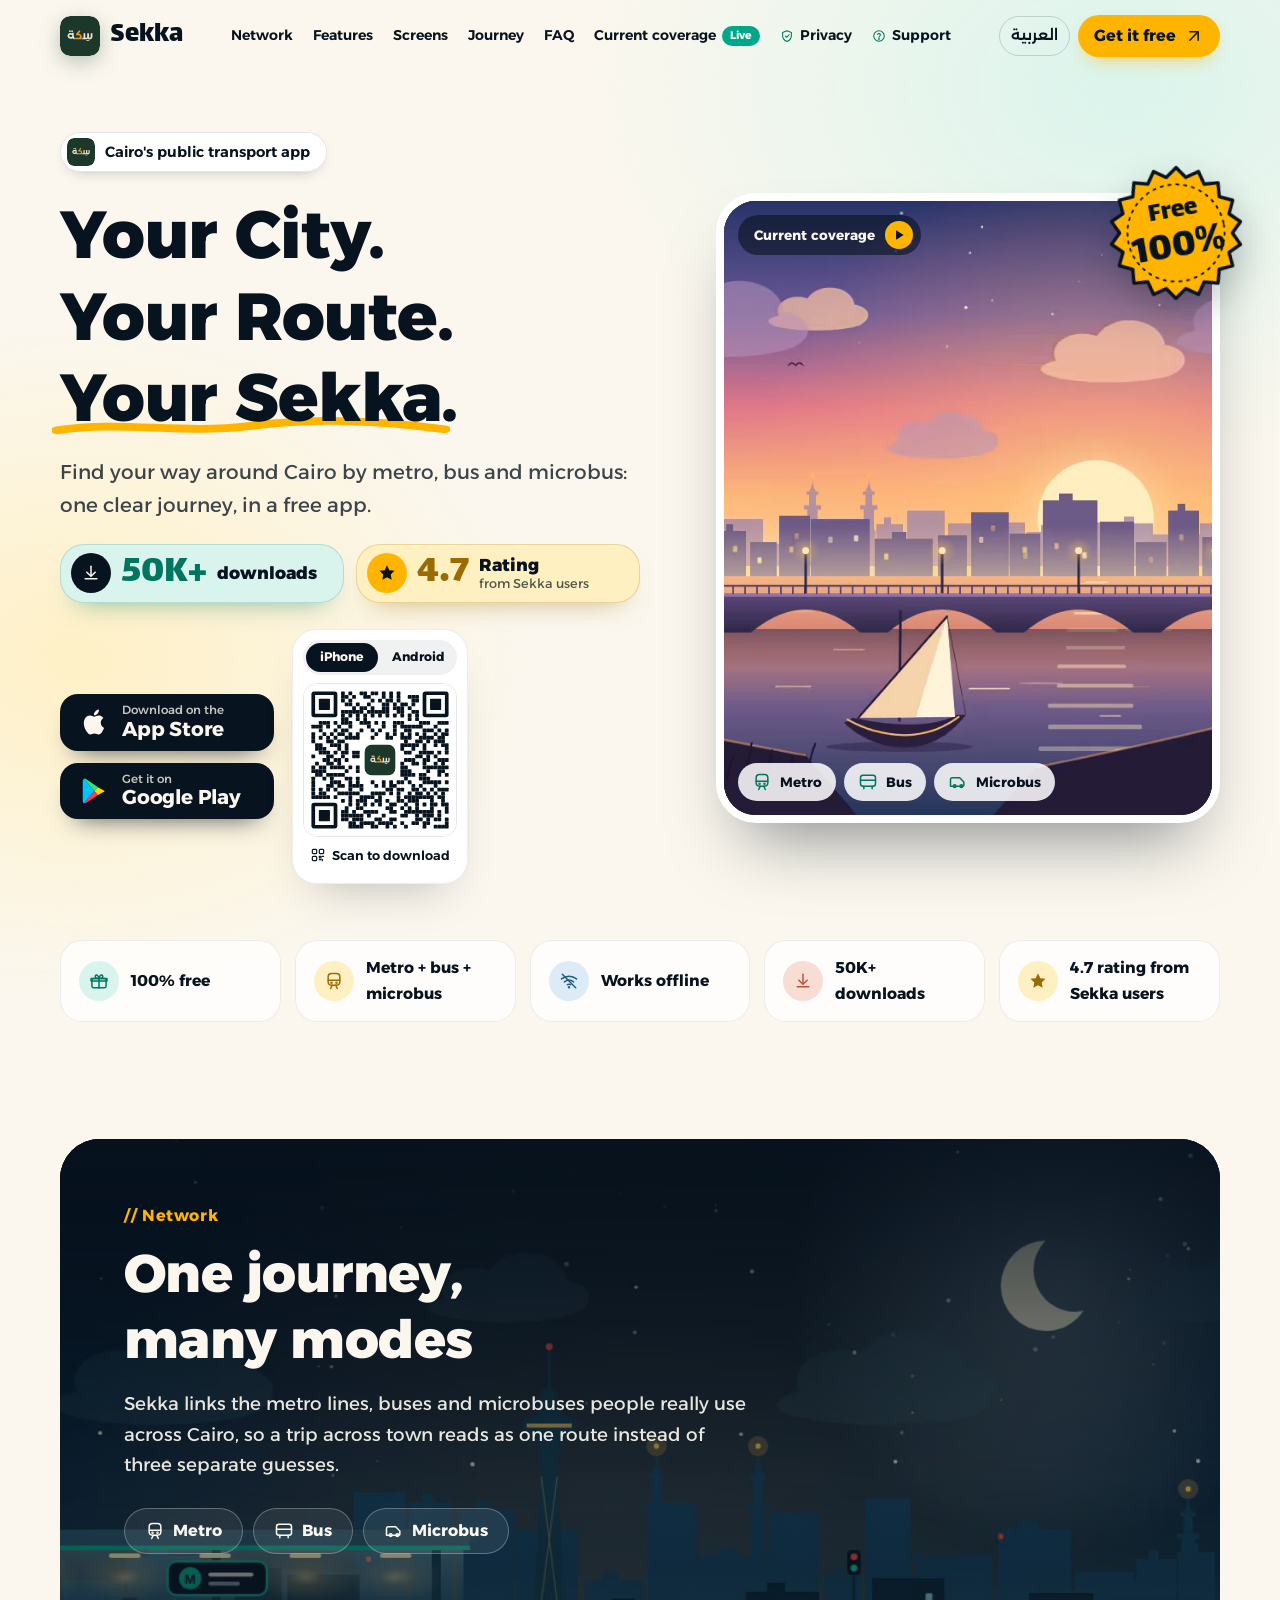
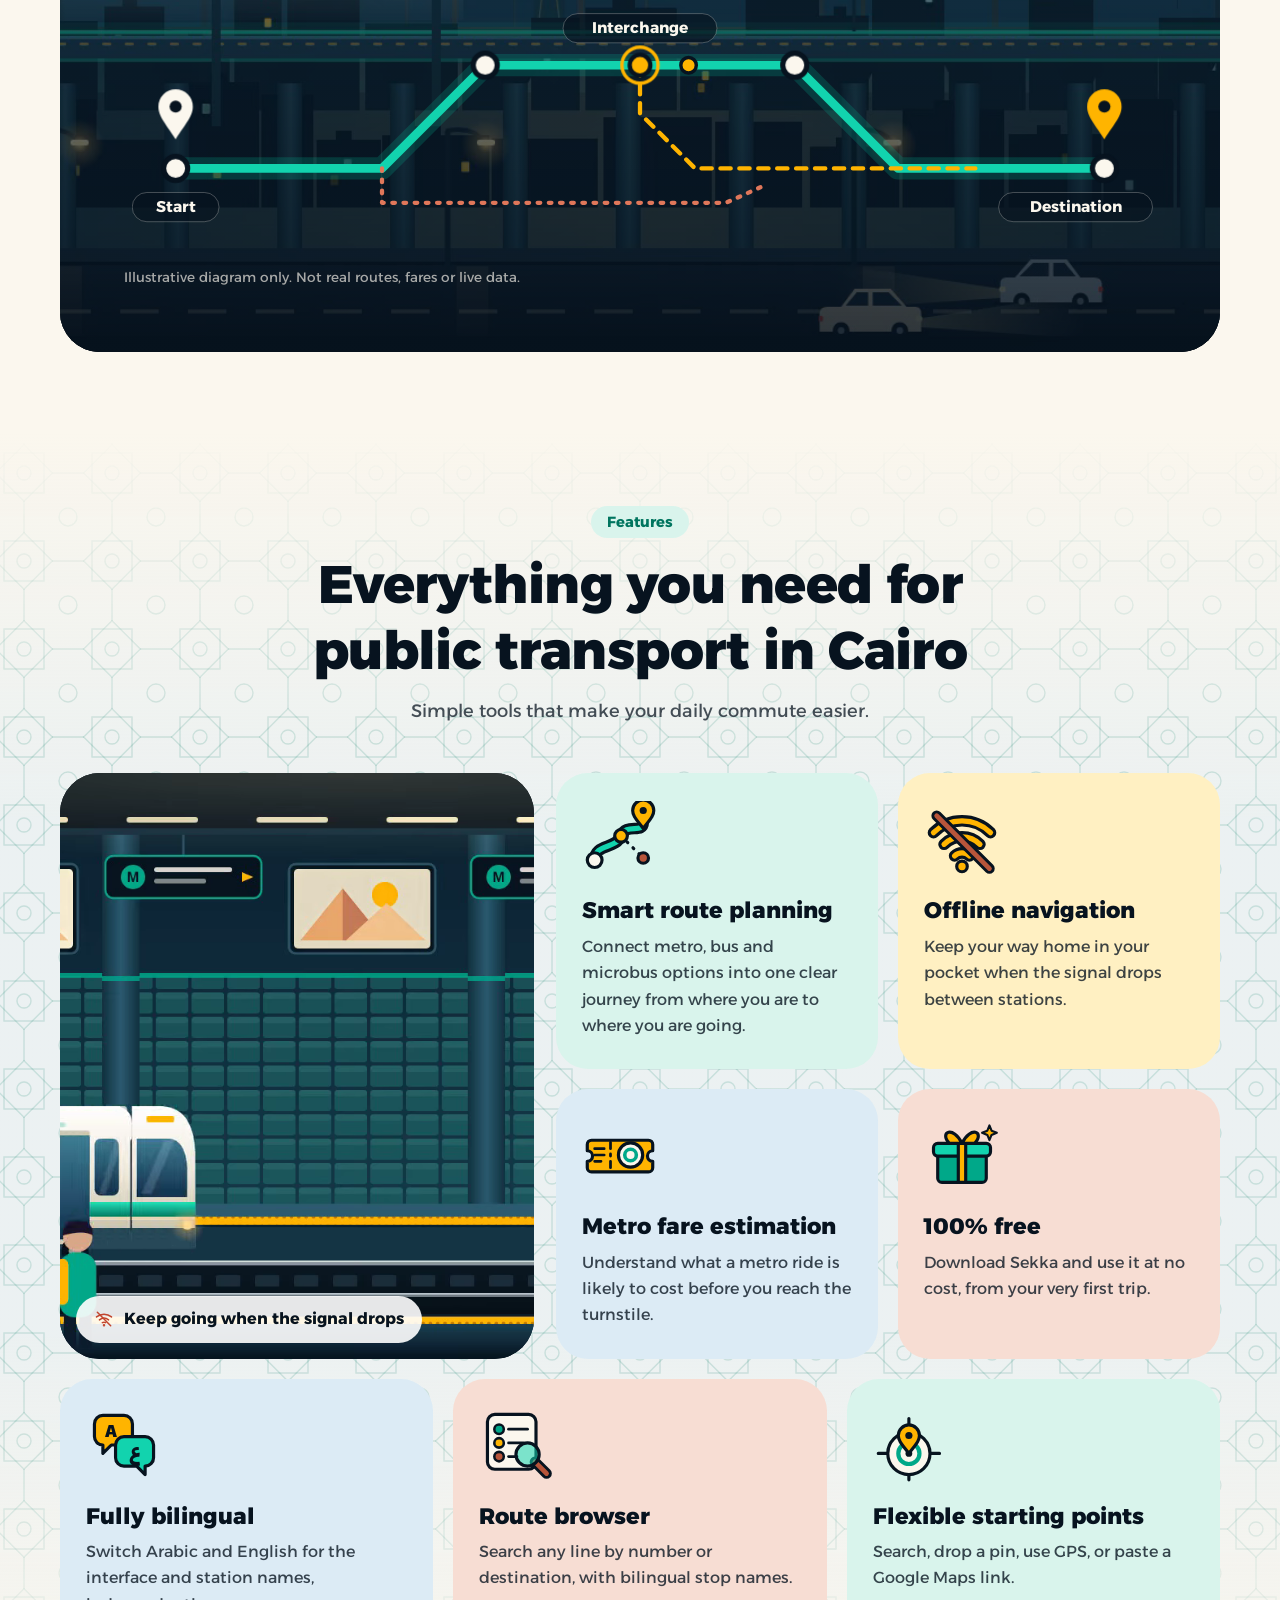
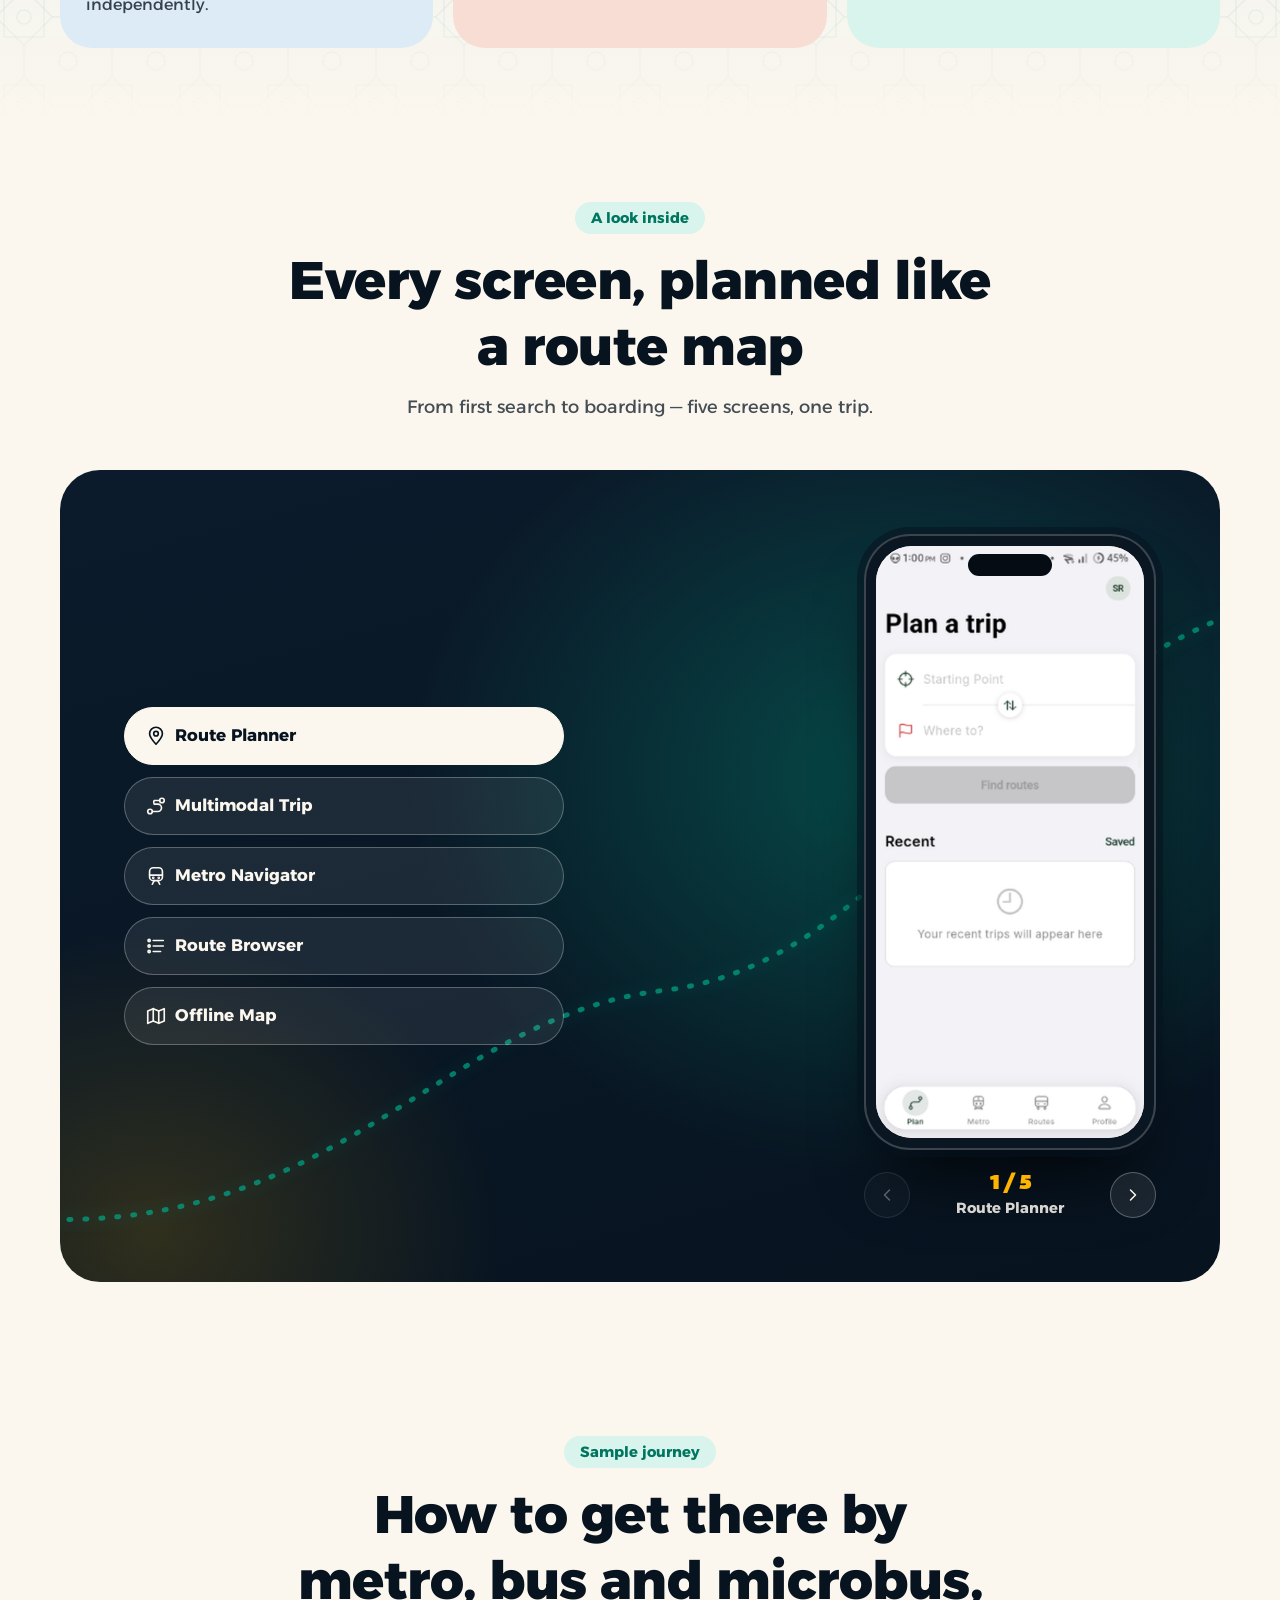
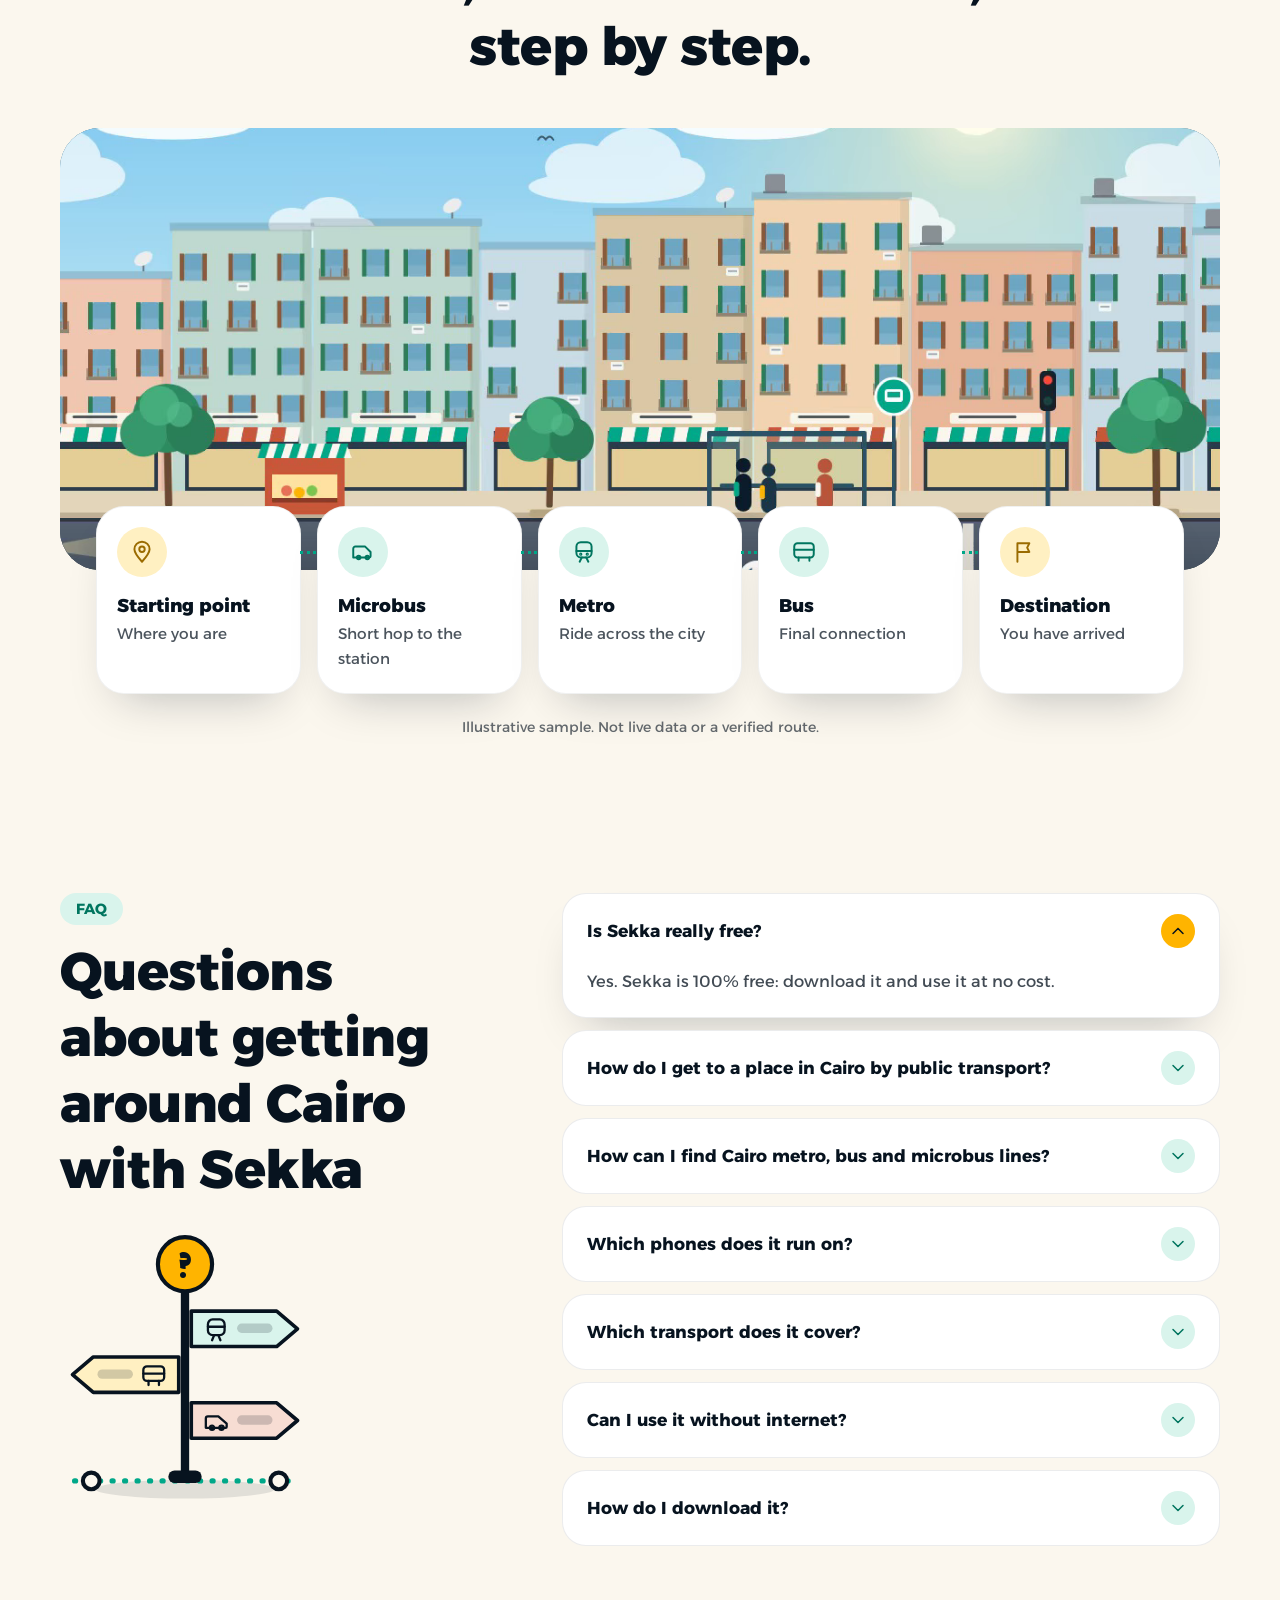
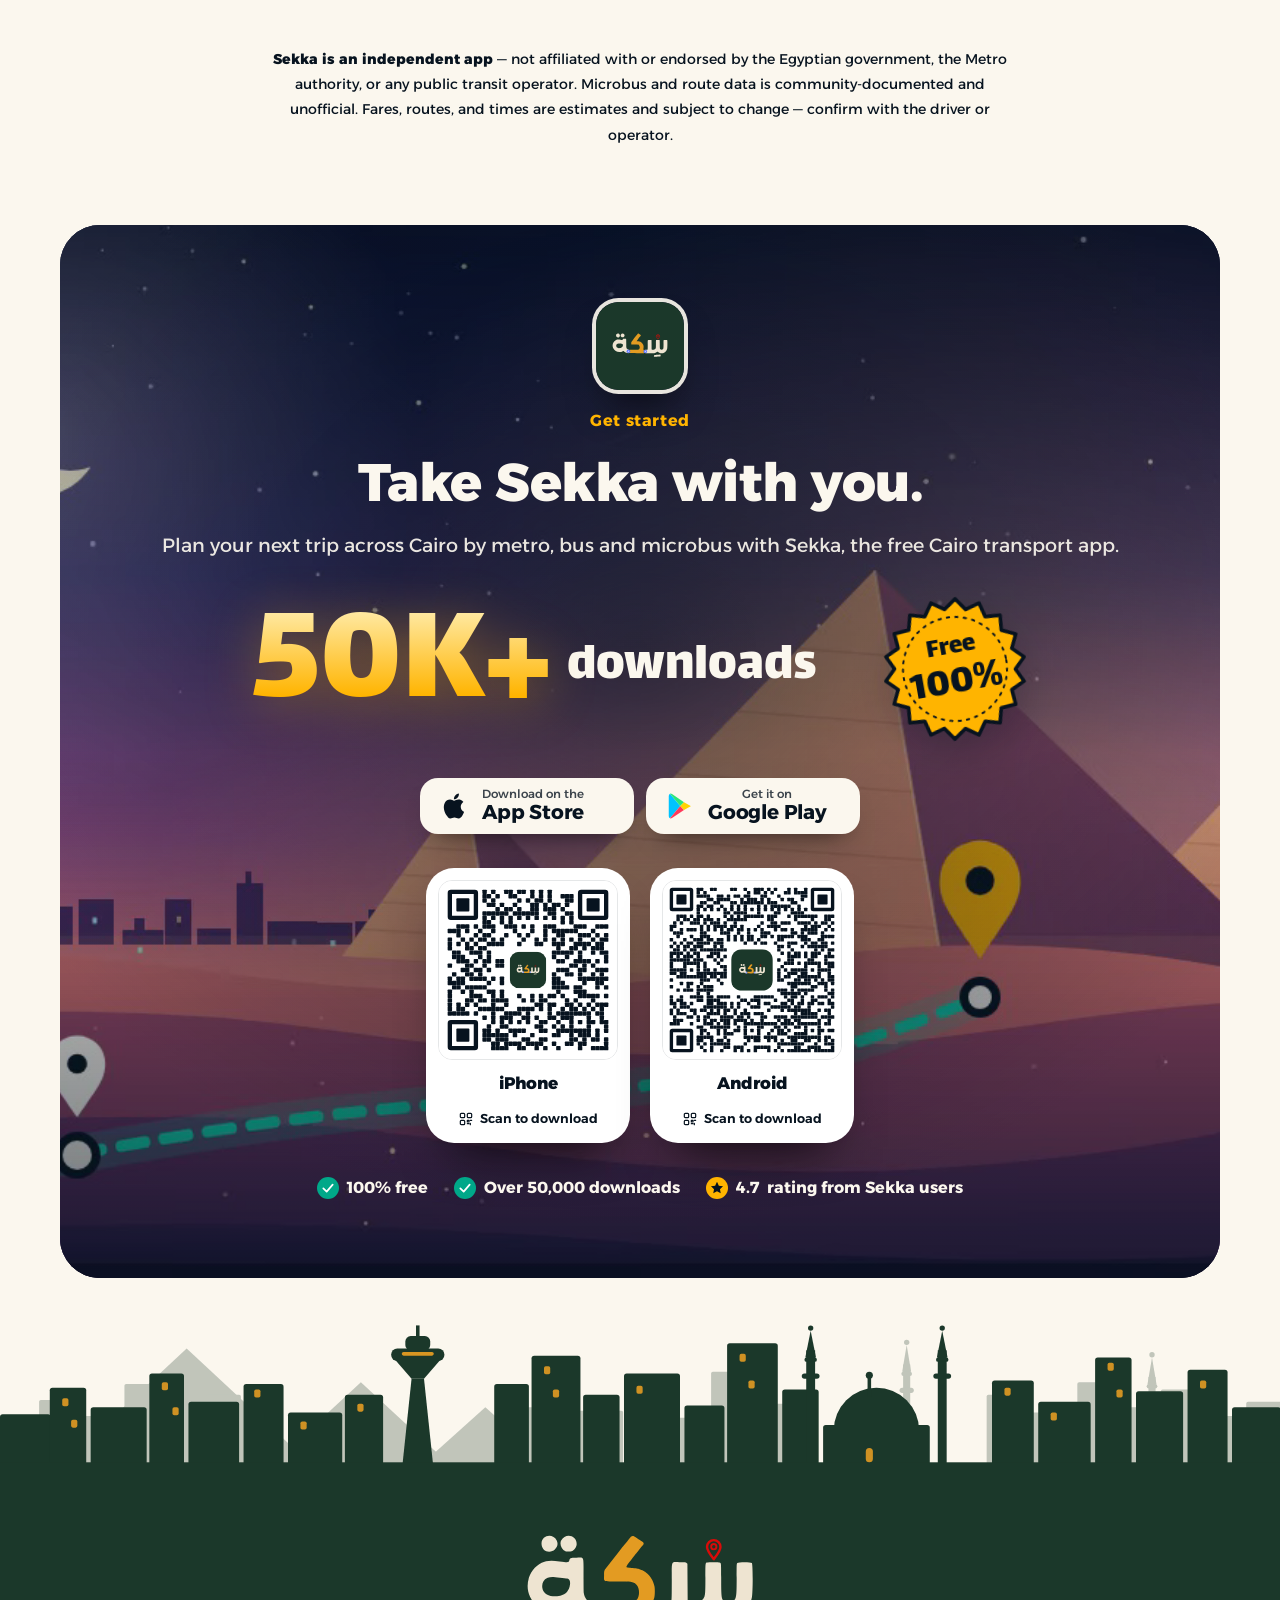
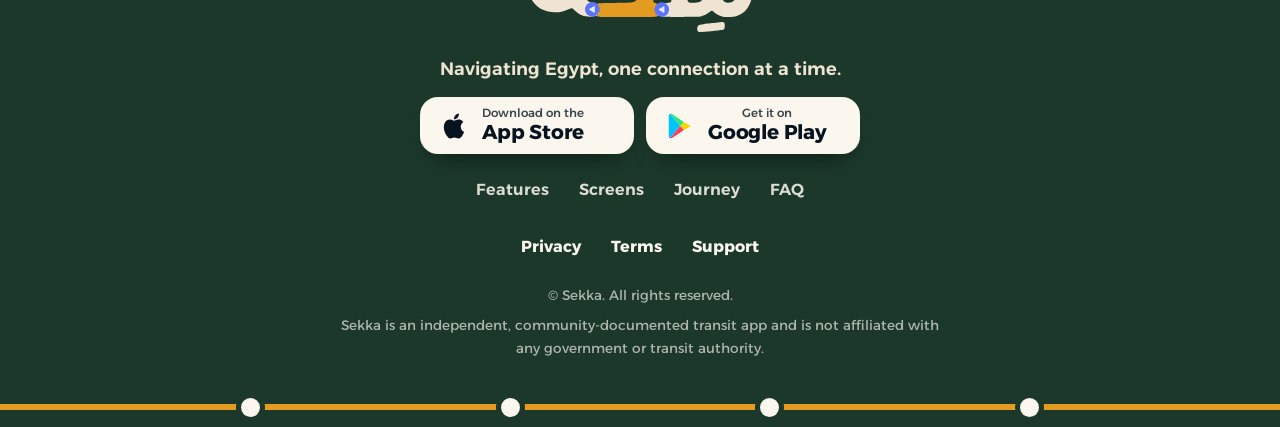
==== commit e3012f1e: "website: Terms section protecting Sekka and its data, footer rights line, robots.txt Built from sekk" ====
--- a/en/index.html
+++ b/en/index.html
@@ -39,12 +39,12 @@
     <link rel="preload" href="/fonts/lalezar.woff" as="font" type="font/woff" crossorigin />
     <!-- the page is prerendered; without JavaScript the scroll-in sections and the downloads counter would stay invisible -->
     <noscript><style>.reveal{opacity:1;transform:none}.stat-num[data-pending]{visibility:visible}</style></noscript>
-    <script type="module" crossorigin src="/assets/main-D7rNUNrt.js"></script>
-    <link rel="modulepreload" crossorigin href="/assets/graphics-B7ZfWfmI.js">
+    <script type="module" crossorigin src="/assets/main-D3KQV1ho.js"></script>
+    <link rel="modulepreload" crossorigin href="/assets/graphics-D6lzQR9e.js">
     <link rel="stylesheet" crossorigin href="/assets/graphics-BiXMYzwF.css">
     <link rel="stylesheet" crossorigin href="/assets/main-Dk-aZoKu.css">
   </head>
   <body>
-    <div id="root"><link rel="preload" as="image" href="/logo.svg"/><link rel="preload" as="image" href="/logo-wordmark.svg"/><div class="page"><a class="skip" href="#main">Skip to content</a><header class="hdr  "><div class="wrap hdr-in"><a href="#hero" class="brand" aria-label="Sekka"><img src="/logo.svg" class="brand-logo" width="44" height="44" alt="" decoding="async" draggable="false"/><span>Sekka</span></a><nav class="nav" aria-label="Primary"><a href="#hero" class="nav-home">Home</a><a href="#network">Network</a><a href="#features">Features</a><a href="#screens">Screens</a><a href="#journey">Journey</a><a href="#faq">FAQ</a><button type="button" class="nav-live"><span>Current coverage</span><span class="chip-live">Live</span></button><a class="nav-live nav-priv" href="/privacy/?lang=en"><svg viewBox="0 0 24 24" class="ico sm" fill="none" stroke="currentColor" stroke-width="1.8" stroke-linecap="round" stroke-linejoin="round" aria-hidden="true" focusable="false"><path d="M12 3l7.500 3v5.500c0 4.500-3 8-7.500 10-4.500-2-7.500-5.500-7.500-10V6z"></path><path d="M9 12l2.200 2.200L15.500 10"></path></svg><span>Privacy</span></a><a class="nav-live nav-priv nav-sup" href="/support/?lang=en"><svg viewBox="0 0 24 24" class="ico sm" fill="none" stroke="currentColor" stroke-width="1.8" stroke-linecap="round" stroke-linejoin="round" aria-hidden="true" focusable="false"><circle cx="12" cy="12" r="9"></circle><path d="M9.600 9.400a2.500 2.500 0 0 1 4.800.9c0 1.700-2.400 2.200-2.400 3.700"></path><circle cx="12" cy="17" r=".6" fill="currentColor"></circle></svg><span>Support</span></a><a class="btn btn-yellow nav-cta" href="#download"><span>Get it free</span><svg viewBox="0 0 24 24" class="ico" fill="none" stroke="currentColor" stroke-width="1.8" stroke-linecap="round" stroke-linejoin="round" aria-hidden="true" focusable="false"><line x1="7" y1="17" x2="17" y2="7"></line><polyline points="7 7 17 7 17 17"></polyline></svg></a></nav><div class="hdr-act"><button type="button" class="lang">العربية</button><a class="btn btn-yellow" href="#download"><span>Get it free</span><svg viewBox="0 0 24 24" class="ico" fill="none" stroke="currentColor" stroke-width="1.8" stroke-linecap="round" stroke-linejoin="round" aria-hidden="true" focusable="false"><line x1="7" y1="17" x2="17" y2="7"></line><polyline points="7 7 17 7 17 17"></polyline></svg></a><button type="button" class="burger" aria-expanded="false" aria-label="Menu"><span></span><span></span><span></span></button></div></div></header><main id="main"><section id="hero" class="hero"><div class="wrap hero-grid"><div class="hero-copy"><p class="tag"><img src="/logo.svg" class="tag-logo" width="28" height="28" alt="" decoding="async" draggable="false"/>Cairo&#x27;s public transport app</p><h1 class="h-hero" aria-label="Your City. Your Route. Your Sekka."><span class="" style="animation-delay:0.1s">Your City.</span><span class="" style="animation-delay:0.22s">Your Route.</span><span class="mark" style="animation-delay:0.33999999999999997s">Your Sekka.<svg viewBox="0 0 220 18" preserveAspectRatio="none" aria-hidden="true"><path d="M3 12 C40 3 70 16 110 8 S185 4 217 11" fill="none" stroke="#FFB400" stroke-width="7" stroke-linecap="round"></path></svg></span></h1><p class="lede">Find your way around Cairo by metro, bus and microbus: one clear journey, in a free app.</p><div class="stats"><div class="stat" role="group" aria-label="Over 50,000 downloads"><span class="stat-ico"><svg viewBox="0 0 24 24" class="ico" fill="none" stroke="currentColor" stroke-width="1.8" stroke-linecap="round" stroke-linejoin="round" aria-hidden="true" focusable="false"><path d="M12 4v11"></path><polyline points="7 11 12 16 17 11"></polyline><path d="M5 19h14"></path></svg></span><bdi dir="ltr" class="stat-num" aria-hidden="true" data-pending="">50<!-- -->K+</bdi><span class="stat-txt" aria-hidden="true"><b>downloads</b></span></div><div class="stat stat-rating" role="group" aria-label="4.7-star rating from Sekka users"><span class="stat-ico"><svg viewBox="0 0 24 24" class="ico" fill="currentColor" aria-hidden="true" focusable="false"><path d="M12 2.8l2.75 5.78 6.3.82-4.6 4.36 1.14 6.27L12 17.02l-5.59 3.03 1.14-6.27-4.6-4.36 6.3-.82z"></path></svg></span><bdi dir="ltr" class="stat-num" aria-hidden="true">4.7</bdi><span class="stat-txt" aria-hidden="true"><b>Rating</b><small>from Sekka users</small></span></div></div><div class="hero-actions"><div class="stores"><a class="store store-dark" href="https://apps.apple.com/us/app/sekka-%D8%B3%D9%83%D8%A9-%D9%85%D9%88%D8%A7%D8%B5%D9%84%D8%A7%D8%AA-%D8%A7%D9%84%D9%82%D8%A7%D9%87%D8%B1%D8%A9/id6812336357" target="_blank" rel="noopener noreferrer" aria-label="Download on the App Store"><span class="store-ico"><svg viewBox="0 0 24 24" aria-hidden="true" focusable="false"><path fill="currentColor" d="M18.710 19.500C17.880 20.740 17 21.950 15.660 21.970C14.320 22 13.890 21.180 12.370 21.180C10.840 21.180 10.370 21.950 9.100 22C7.790 22.050 6.800 20.680 5.960 19.470C4.250 17 2.940 12.450 4.700 9.390C5.570 7.870 7.130 6.910 8.820 6.880C10.100 6.860 11.320 7.750 12.110 7.750C12.890 7.750 14.370 6.680 15.920 6.840C16.570 6.870 18.390 7.100 19.560 8.820C19.470 8.880 17.390 10.100 17.410 12.630C17.440 15.650 20.060 16.660 20.090 16.670C20.060 16.740 19.670 18.110 18.710 19.500ZM13 3.500C13.730 2.670 14.940 2.040 15.940 2C16.070 3.170 15.600 4.350 14.900 5.190C14.210 6.040 13.070 6.700 11.950 6.610C11.800 5.460 12.360 4.260 13 3.500Z"></path></svg></span><span class="store-txt"><small>Download on the</small><b>App Store</b></span></a><a class="store store-dark" href="https://play.google.com/store/apps/details?id=com.sekka.transport&amp;hl=ar&amp;pli=1" target="_blank" rel="noopener noreferrer" aria-label="Get it on Google Play"><span class="store-ico"><svg viewBox="0 0 24 24" aria-hidden="true" focusable="false"><path d="M4 2.200 L12.200 12 L4 21.800 Q3 21.300 3 20 V4 Q3 2.700 4 2.200Z" fill="#00C3FF"></path><path d="M4 2.200 Q4.700 1.900 5.600 2.400 L15.200 8.900 L12.200 12Z" fill="#2BE67A"></path><path d="M4 21.800 Q4.700 22.100 5.600 21.600 L15.200 15.100 L12.200 12Z" fill="#FF3A5A"></path><path d="M15.200 8.900 L20.200 11.700 Q21.200 12 20.200 12.300 L15.200 15.100 L12.200 12Z" fill="#FFD400"></path></svg></span><span class="store-txt"><small>Get it on</small><b>Google Play</b></span></a></div><div class="qrbox"><div class="qr-tabs" role="tablist"><button type="button" role="tab" aria-selected="true">iPhone</button><button type="button" role="tab" aria-selected="false">Android</button></div><div class="qr-wrap"><svg viewBox="-2 -2 41 41" class="qr" role="img" aria-label="QR code: Sekka on the App Store"><rect x="-2" y="-2" width="41" height="41" fill="#fff"></rect><g fill="#07131F"><rect x="7.99" y="-0.01" width="1.02" height="1.02" rx="0.16"></rect><rect x="9.99" y="-0.01" width="1.02" height="1.02" rx="0.16"></rect><rect x="12.99" y="-0.01" width="1.02" height="1.02" rx="0.16"></rect><rect x="13.99" y="-0.01" width="1.02" height="1.02" rx="0.16"></rect><rect x="15.99" y="-0.01" width="1.02" height="1.02" rx="0.16"></rect><rect x="16.99" y="-0.01" width="1.02" height="1.02" rx="0.16"></rect><rect x="18.99" y="-0.01" width="1.02" height="1.02" rx="0.16"></rect><rect x="20.99" y="-0.01" width="1.02" height="1.02" rx="0.16"></rect><rect x="22.99" y="-0.01" width="1.02" height="1.02" rx="0.16"></rect><rect x="7.99" y="0.99" width="1.02" height="1.02" rx="0.16"></rect><rect x="8.99" y="0.99" width="1.02" height="1.02" rx="0.16"></rect><rect x="10.99" y="0.99" width="1.02" height="1.02" rx="0.16"></rect><rect x="13.99" y="0.99" width="1.02" height="1.02" rx="0.16"></rect><rect x="14.99" y="0.99" width="1.02" height="1.02" rx="0.16"></rect><rect x="18.99" y="0.99" width="1.02" height="1.02" rx="0.16"></rect><rect x="20.99" y="0.99" width="1.02" height="1.02" rx="0.16"></rect><rect x="22.99" y="0.99" width="1.02" height="1.02" rx="0.16"></rect><rect x="25.99" y="0.99" width="1.02" height="1.02" rx="0.16"></rect><rect x="26.99" y="0.99" width="1.02" height="1.02" rx="0.16"></rect><rect x="27.99" y="0.99" width="1.02" height="1.02" rx="0.16"></rect><rect x="7.99" y="1.99" width="1.02" height="1.02" rx="0.16"></rect><rect x="9.99" y="1.99" width="1.02" height="1.02" rx="0.16"></rect><rect x="15.99" y="1.99" width="1.02" height="1.02" rx="0.16"></rect><rect x="17.99" y="1.99" width="1.02" height="1.02" rx="0.16"></rect><rect x="19.99" y="1.99" width="1.02" height="1.02" rx="0.16"></rect><rect x="20.99" y="1.99" width="1.02" height="1.02" rx="0.16"></rect><rect x="22.99" y="1.99" width="1.02" height="1.02" rx="0.16"></rect><rect x="26.99" y="1.99" width="1.02" height="1.02" rx="0.16"></rect><rect x="27.99" y="1.99" width="1.02" height="1.02" rx="0.16"></rect><rect x="8.99" y="2.99" width="1.02" height="1.02" rx="0.16"></rect><rect x="9.99" y="2.99" width="1.02" height="1.02" rx="0.16"></rect><rect x="11.99" y="2.99" width="1.02" height="1.02" rx="0.16"></rect><rect x="14.99" y="2.99" width="1.02" height="1.02" rx="0.16"></rect><rect x="18.99" y="2.99" width="1.02" height="1.02" rx="0.16"></rect><rect x="19.99" y="2.99" width="1.02" height="1.02" rx="0.16"></rect><rect x="21.99" y="2.99" width="1.02" height="1.02" rx="0.16"></rect><rect x="23.99" y="2.99" width="1.02" height="1.02" rx="0.16"></rect><rect x="24.99" y="2.99" width="1.02" height="1.02" rx="0.16"></rect><rect x="26.99" y="2.99" width="1.02" height="1.02" rx="0.16"></rect><rect x="10.99" y="3.99" width="1.02" height="1.02" rx="0.16"></rect><rect x="12.99" y="3.99" width="1.02" height="1.02" rx="0.16"></rect><rect x="13.99" y="3.99" width="1.02" height="1.02" rx="0.16"></rect><rect x="15.99" y="3.99" width="1.02" height="1.02" rx="0.16"></rect><rect x="18.99" y="3.99" width="1.02" height="1.02" rx="0.16"></rect><rect x="19.99" y="3.99" width="1.02" height="1.02" rx="0.16"></rect><rect x="21.99" y="3.99" width="1.02" height="1.02" rx="0.16"></rect><rect x="22.99" y="3.99" width="1.02" height="1.02" rx="0.16"></rect><rect x="23.99" y="3.99" width="1.02" height="1.02" rx="0.16"></rect><rect x="25.99" y="3.99" width="1.02" height="1.02" rx="0.16"></rect><rect x="7.99" y="4.99" width="1.02" height="1.02" rx="0.16"></rect><rect x="8.99" y="4.99" width="1.02" height="1.02" rx="0.16"></rect><rect x="9.99" y="4.99" width="1.02" height="1.02" rx="0.16"></rect><rect x="10.99" y="4.99" width="1.02" height="1.02" rx="0.16"></rect><rect x="11.99" y="4.99" width="1.02" height="1.02" rx="0.16"></rect><rect x="12.99" y="4.99" width="1.02" height="1.02" rx="0.16"></rect><rect x="14.99" y="4.99" width="1.02" height="1.02" rx="0.16"></rect><rect x="15.99" y="4.99" width="1.02" height="1.02" rx="0.16"></rect><rect x="16.99" y="4.99" width="1.02" height="1.02" rx="0.16"></rect><rect x="17.99" y="4.99" width="1.02" height="1.02" rx="0.16"></rect><rect x="18.99" y="4.99" width="1.02" height="1.02" rx="0.16"></rect><rect x="19.99" y="4.99" width="1.02" height="1.02" rx="0.16"></rect><rect x="22.99" y="4.99" width="1.02" height="1.02" rx="0.16"></rect><rect x="23.99" y="4.99" width="1.02" height="1.02" rx="0.16"></rect><rect x="26.99" y="4.99" width="1.02" height="1.02" rx="0.16"></rect><rect x="27.99" y="4.99" width="1.02" height="1.02" rx="0.16"></rect><rect x="7.99" y="5.99" width="1.02" height="1.02" rx="0.16"></rect><rect x="9.99" y="5.99" width="1.02" height="1.02" rx="0.16"></rect><rect x="11.99" y="5.99" width="1.02" height="1.02" rx="0.16"></rect><rect x="13.99" y="5.99" width="1.02" height="1.02" rx="0.16"></rect><rect x="15.99" y="5.99" width="1.02" height="1.02" rx="0.16"></rect><rect x="17.99" y="5.99" width="1.02" height="1.02" rx="0.16"></rect><rect x="19.99" y="5.99" width="1.02" height="1.02" rx="0.16"></rect><rect x="21.99" y="5.99" width="1.02" height="1.02" rx="0.16"></rect><rect x="23.99" y="5.99" width="1.02" height="1.02" rx="0.16"></rect><rect x="25.99" y="5.99" width="1.02" height="1.02" rx="0.16"></rect><rect x="27.99" y="5.99" width="1.02" height="1.02" rx="0.16"></rect><rect x="7.99" y="6.99" width="1.02" height="1.02" rx="0.16"></rect><rect x="8.99" y="6.99" width="1.02" height="1.02" rx="0.16"></rect><rect x="11.99" y="6.99" width="1.02" height="1.02" rx="0.16"></rect><rect x="13.99" y="6.99" width="1.02" height="1.02" rx="0.16"></rect><rect x="25.99" y="6.99" width="1.02" height="1.02" rx="0.16"></rect><rect x="27.99" y="6.99" width="1.02" height="1.02" rx="0.16"></rect><rect x="1.99" y="7.99" width="1.02" height="1.02" rx="0.16"></rect><rect x="2.99" y="7.99" width="1.02" height="1.02" rx="0.16"></rect><rect x="3.99" y="7.99" width="1.02" height="1.02" rx="0.16"></rect><rect x="5.99" y="7.99" width="1.02" height="1.02" rx="0.16"></rect><rect x="7.99" y="7.99" width="1.02" height="1.02" rx="0.16"></rect><rect x="8.99" y="7.99" width="1.02" height="1.02" rx="0.16"></rect><rect x="9.99" y="7.99" width="1.02" height="1.02" rx="0.16"></rect><rect x="12.99" y="7.99" width="1.02" height="1.02" rx="0.16"></rect><rect x="13.99" y="7.99" width="1.02" height="1.02" rx="0.16"></rect><rect x="14.99" y="7.99" width="1.02" height="1.02" rx="0.16"></rect><rect x="16.99" y="7.99" width="1.02" height="1.02" rx="0.16"></rect><rect x="18.99" y="7.99" width="1.02" height="1.02" rx="0.16"></rect><rect x="21.99" y="7.99" width="1.02" height="1.02" rx="0.16"></rect><rect x="22.99" y="7.99" width="1.02" height="1.02" rx="0.16"></rect><rect x="23.99" y="7.99" width="1.02" height="1.02" rx="0.16"></rect><rect x="28.99" y="7.99" width="1.02" height="1.02" rx="0.16"></rect><rect x="29.99" y="7.99" width="1.02" height="1.02" rx="0.16"></rect><rect x="30.99" y="7.99" width="1.02" height="1.02" rx="0.16"></rect><rect x="33.99" y="7.99" width="1.02" height="1.02" rx="0.16"></rect><rect x="34.99" y="7.99" width="1.02" height="1.02" rx="0.16"></rect><rect x="35.99" y="7.99" width="1.02" height="1.02" rx="0.16"></rect><rect x="-0.01" y="8.99" width="1.02" height="1.02" rx="0.16"></rect><rect x="0.99" y="8.99" width="1.02" height="1.02" rx="0.16"></rect><rect x="1.99" y="8.99" width="1.02" height="1.02" rx="0.16"></rect><rect x="3.99" y="8.99" width="1.02" height="1.02" rx="0.16"></rect><rect x="6.99" y="8.99" width="1.02" height="1.02" rx="0.16"></rect><rect x="9.99" y="8.99" width="1.02" height="1.02" rx="0.16"></rect><rect x="14.99" y="8.99" width="1.02" height="1.02" rx="0.16"></rect><rect x="18.99" y="8.99" width="1.02" height="1.02" rx="0.16"></rect><rect x="21.99" y="8.99" width="1.02" height="1.02" rx="0.16"></rect><rect x="23.99" y="8.99" width="1.02" height="1.02" rx="0.16"></rect><rect x="24.99" y="8.99" width="1.02" height="1.02" rx="0.16"></rect><rect x="25.99" y="8.99" width="1.02" height="1.02" rx="0.16"></rect><rect x="26.99" y="8.99" width="1.02" height="1.02" rx="0.16"></rect><rect x="27.99" y="8.99" width="1.02" height="1.02" rx="0.16"></rect><rect x="28.99" y="8.99" width="1.02" height="1.02" rx="0.16"></rect><rect x="32.99" y="8.99" width="1.02" height="1.02" rx="0.16"></rect><rect x="1.99" y="9.99" width="1.02" height="1.02" rx="0.16"></rect><rect x="5.99" y="9.99" width="1.02" height="1.02" rx="0.16"></rect><rect x="7.99" y="9.99" width="1.02" height="1.02" rx="0.16"></rect><rect x="8.99" y="9.99" width="1.02" height="1.02" rx="0.16"></rect><rect x="12.99" y="9.99" width="1.02" height="1.02" rx="0.16"></rect><rect x="15.99" y="9.99" width="1.02" height="1.02" rx="0.16"></rect><rect x="17.99" y="9.99" width="1.02" height="1.02" rx="0.16"></rect><rect x="21.99" y="9.99" width="1.02" height="1.02" rx="0.16"></rect><rect x="24.99" y="9.99" width="1.02" height="1.02" rx="0.16"></rect><rect x="25.99" y="9.99" width="1.02" height="1.02" rx="0.16"></rect><rect x="29.99" y="9.99" width="1.02" height="1.02" rx="0.16"></rect><rect x="30.99" y="9.99" width="1.02" height="1.02" rx="0.16"></rect><rect x="31.99" y="9.99" width="1.02" height="1.02" rx="0.16"></rect><rect x="33.99" y="9.99" width="1.02" height="1.02" rx="0.16"></rect><rect x="35.99" y="9.99" width="1.02" height="1.02" rx="0.16"></rect><rect x="-0.01" y="10.99" width="1.02" height="1.02" rx="0.16"></rect><rect x="2.99" y="10.99" width="1.02" height="1.02" rx="0.16"></rect><rect x="4.99" y="10.99" width="1.02" height="1.02" rx="0.16"></rect><rect x="6.99" y="10.99" width="1.02" height="1.02" rx="0.16"></rect><rect x="7.99" y="10.99" width="1.02" height="1.02" rx="0.16"></rect><rect x="9.99" y="10.99" width="1.02" height="1.02" rx="0.16"></rect><rect x="11.99" y="10.99" width="1.02" height="1.02" rx="0.16"></rect><rect x="16.99" y="10.99" width="1.02" height="1.02" rx="0.16"></rect><rect x="19.99" y="10.99" width="1.02" height="1.02" rx="0.16"></rect><rect x="21.99" y="10.99" width="1.02" height="1.02" rx="0.16"></rect><rect x="23.99" y="10.99" width="1.02" height="1.02" rx="0.16"></rect><rect x="25.99" y="10.99" width="1.02" height="1.02" rx="0.16"></rect><rect x="27.99" y="10.99" width="1.02" height="1.02" rx="0.16"></rect><rect x="29.99" y="10.99" width="1.02" height="1.02" rx="0.16"></rect><rect x="32.99" y="10.99" width="1.02" height="1.02" rx="0.16"></rect><rect x="34.99" y="10.99" width="1.02" height="1.02" rx="0.16"></rect><rect x="35.99" y="10.99" width="1.02" height="1.02" rx="0.16"></rect><rect x="-0.01" y="11.99" width="1.02" height="1.02" rx="0.16"></rect><rect x="1.99" y="11.99" width="1.02" height="1.02" rx="0.16"></rect><rect x="3.99" y="11.99" width="1.02" height="1.02" rx="0.16"></rect><rect x="5.99" y="11.99" width="1.02" height="1.02" rx="0.16"></rect><rect x="8.99" y="11.99" width="1.02" height="1.02" rx="0.16"></rect><rect x="9.99" y="11.99" width="1.02" height="1.02" rx="0.16"></rect><rect x="10.99" y="11.99" width="1.02" height="1.02" rx="0.16"></rect><rect x="11.99" y="11.99" width="1.02" height="1.02" rx="0.16"></rect><rect x="15.99" y="11.99" width="1.02" height="1.02" rx="0.16"></rect><rect x="19.99" y="11.99" width="1.02" height="1.02" rx="0.16"></rect><rect x="20.99" y="11.99" width="1.02" height="1.02" rx="0.16"></rect><rect x="23.99" y="11.99" width="1.02" height="1.02" rx="0.16"></rect><rect x="24.99" y="11.99" width="1.02" height="1.02" rx="0.16"></rect><rect x="25.99" y="11.99" width="1.02" height="1.02" rx="0.16"></rect><rect x="28.99" y="11.99" width="1.02" height="1.02" rx="0.16"></rect><rect x="29.99" y="11.99" width="1.02" height="1.02" rx="0.16"></rect><rect x="30.99" y="11.99" width="1.02" height="1.02" rx="0.16"></rect><rect x="31.99" y="11.99" width="1.02" height="1.02" rx="0.16"></rect><rect x="33.99" y="11.99" width="1.02" height="1.02" rx="0.16"></rect><rect x="34.99" y="11.99" width="1.02" height="1.02" rx="0.16"></rect><rect x="-0.01" y="12.99" width="1.02" height="1.02" rx="0.16"></rect><rect x="3.99" y="12.99" width="1.02" height="1.02" rx="0.16"></rect><rect x="4.99" y="12.99" width="1.02" height="1.02" rx="0.16"></rect><rect x="6.99" y="12.99" width="1.02" height="1.02" rx="0.16"></rect><rect x="7.99" y="12.99" width="1.02" height="1.02" rx="0.16"></rect><rect x="24.99" y="12.99" width="1.02" height="1.02" rx="0.16"></rect><rect x="27.99" y="12.99" width="1.02" height="1.02" rx="0.16"></rect><rect x="28.99" y="12.99" width="1.02" height="1.02" rx="0.16"></rect><rect x="30.99" y="12.99" width="1.02" height="1.02" rx="0.16"></rect><rect x="32.99" y="12.99" width="1.02" height="1.02" rx="0.16"></rect><rect x="33.99" y="12.99" width="1.02" height="1.02" rx="0.16"></rect><rect x="34.99" y="12.99" width="1.02" height="1.02" rx="0.16"></rect><rect x="0.99" y="13.99" width="1.02" height="1.02" rx="0.16"></rect><rect x="1.99" y="13.99" width="1.02" height="1.02" rx="0.16"></rect><rect x="4.99" y="13.99" width="1.02" height="1.02" rx="0.16"></rect><rect x="5.99" y="13.99" width="1.02" height="1.02" rx="0.16"></rect><rect x="6.99" y="13.99" width="1.02" height="1.02" rx="0.16"></rect><rect x="8.99" y="13.99" width="1.02" height="1.02" rx="0.16"></rect><rect x="23.99" y="13.99" width="1.02" height="1.02" rx="0.16"></rect><rect x="24.99" y="13.99" width="1.02" height="1.02" rx="0.16"></rect><rect x="25.99" y="13.99" width="1.02" height="1.02" rx="0.16"></rect><rect x="26.99" y="13.99" width="1.02" height="1.02" rx="0.16"></rect><rect x="27.99" y="13.99" width="1.02" height="1.02" rx="0.16"></rect><rect x="29.99" y="13.99" width="1.02" height="1.02" rx="0.16"></rect><rect x="32.99" y="13.99" width="1.02" height="1.02" rx="0.16"></rect><rect x="34.99" y="13.99" width="1.02" height="1.02" rx="0.16"></rect><rect x="35.99" y="13.99" width="1.02" height="1.02" rx="0.16"></rect><rect x="0.99" y="14.99" width="1.02" height="1.02" rx="0.16"></rect><rect x="1.99" y="14.99" width="1.02" height="1.02" rx="0.16"></rect><rect x="2.99" y="14.99" width="1.02" height="1.02" rx="0.16"></rect><rect x="6.99" y="14.99" width="1.02" height="1.02" rx="0.16"></rect><rect x="8.99" y="14.99" width="1.02" height="1.02" rx="0.16"></rect><rect x="23.99" y="14.99" width="1.02" height="1.02" rx="0.16"></rect><rect x="26.99" y="14.99" width="1.02" height="1.02" rx="0.16"></rect><rect x="29.99" y="14.99" width="1.02" height="1.02" rx="0.16"></rect><rect x="35.99" y="14.99" width="1.02" height="1.02" rx="0.16"></rect><rect x="1.99" y="15.99" width="1.02" height="1.02" rx="0.16"></rect><rect x="2.99" y="15.99" width="1.02" height="1.02" rx="0.16"></rect><rect x="3.99" y="15.99" width="1.02" height="1.02" rx="0.16"></rect><rect x="5.99" y="15.99" width="1.02" height="1.02" rx="0.16"></rect><rect x="7.99" y="15.99" width="1.02" height="1.02" rx="0.16"></rect><rect x="8.99" y="15.99" width="1.02" height="1.02" rx="0.16"></rect><rect x="10.99" y="15.99" width="1.02" height="1.02" rx="0.16"></rect><rect x="11.99" y="15.99" width="1.02" height="1.02" rx="0.16"></rect><rect x="24.99" y="15.99" width="1.02" height="1.02" rx="0.16"></rect><rect x="25.99" y="15.99" width="1.02" height="1.02" rx="0.16"></rect><rect x="28.99" y="15.99" width="1.02" height="1.02" rx="0.16"></rect><rect x="29.99" y="15.99" width="1.02" height="1.02" rx="0.16"></rect><rect x="30.99" y="15.99" width="1.02" height="1.02" rx="0.16"></rect><rect x="31.99" y="15.99" width="1.02" height="1.02" rx="0.16"></rect><rect x="33.99" y="15.99" width="1.02" height="1.02" rx="0.16"></rect><rect x="35.99" y="15.99" width="1.02" height="1.02" rx="0.16"></rect><rect x="-0.01" y="16.99" width="1.02" height="1.02" rx="0.16"></rect><rect x="3.99" y="16.99" width="1.02" height="1.02" rx="0.16"></rect><rect x="4.99" y="16.99" width="1.02" height="1.02" rx="0.16"></rect><rect x="7.99" y="16.99" width="1.02" height="1.02" rx="0.16"></rect><rect x="10.99" y="16.99" width="1.02" height="1.02" rx="0.16"></rect><rect x="11.99" y="16.99" width="1.02" height="1.02" rx="0.16"></rect><rect x="27.99" y="16.99" width="1.02" height="1.02" rx="0.16"></rect><rect x="28.99" y="16.99" width="1.02" height="1.02" rx="0.16"></rect><rect x="30.99" y="16.99" width="1.02" height="1.02" rx="0.16"></rect><rect x="32.99" y="16.99" width="1.02" height="1.02" rx="0.16"></rect><rect x="2.99" y="17.99" width="1.02" height="1.02" rx="0.16"></rect><rect x="3.99" y="17.99" width="1.02" height="1.02" rx="0.16"></rect><rect x="5.99" y="17.99" width="1.02" height="1.02" rx="0.16"></rect><rect x="6.99" y="17.99" width="1.02" height="1.02" rx="0.16"></rect><rect x="8.99" y="17.99" width="1.02" height="1.02" rx="0.16"></rect><rect x="24.99" y="17.99" width="1.02" height="1.02" rx="0.16"></rect><rect x="25.99" y="17.99" width="1.02" height="1.02" rx="0.16"></rect><rect x="26.99" y="17.99" width="1.02" height="1.02" rx="0.16"></rect><rect x="29.99" y="17.99" width="1.02" height="1.02" rx="0.16"></rect><rect x="30.99" y="17.99" width="1.02" height="1.02" rx="0.16"></rect><rect x="33.99" y="17.99" width="1.02" height="1.02" rx="0.16"></rect><rect x="34.99" y="17.99" width="1.02" height="1.02" rx="0.16"></rect><rect x="35.99" y="17.99" width="1.02" height="1.02" rx="0.16"></rect><rect x="0.99" y="18.99" width="1.02" height="1.02" rx="0.16"></rect><rect x="3.99" y="18.99" width="1.02" height="1.02" rx="0.16"></rect><rect x="4.99" y="18.99" width="1.02" height="1.02" rx="0.16"></rect><rect x="6.99" y="18.99" width="1.02" height="1.02" rx="0.16"></rect><rect x="23.99" y="18.99" width="1.02" height="1.02" rx="0.16"></rect><rect x="26.99" y="18.99" width="1.02" height="1.02" rx="0.16"></rect><rect x="27.99" y="18.99" width="1.02" height="1.02" rx="0.16"></rect><rect x="29.99" y="18.99" width="1.02" height="1.02" rx="0.16"></rect><rect x="32.99" y="18.99" width="1.02" height="1.02" rx="0.16"></rect><rect x="34.99" y="18.99" width="1.02" height="1.02" rx="0.16"></rect><rect x="-0.01" y="19.99" width="1.02" height="1.02" rx="0.16"></rect><rect x="1.99" y="19.99" width="1.02" height="1.02" rx="0.16"></rect><rect x="2.99" y="19.99" width="1.02" height="1.02" rx="0.16"></rect><rect x="4.99" y="19.99" width="1.02" height="1.02" rx="0.16"></rect><rect x="5.99" y="19.99" width="1.02" height="1.02" rx="0.16"></rect><rect x="6.99" y="19.99" width="1.02" height="1.02" rx="0.16"></rect><rect x="7.99" y="19.99" width="1.02" height="1.02" rx="0.16"></rect><rect x="9.99" y="19.99" width="1.02" height="1.02" rx="0.16"></rect><rect x="11.99" y="19.99" width="1.02" height="1.02" rx="0.16"></rect><rect x="23.99" y="19.99" width="1.02" height="1.02" rx="0.16"></rect><rect x="24.99" y="19.99" width="1.02" height="1.02" rx="0.16"></rect><rect x="29.99" y="19.99" width="1.02" height="1.02" rx="0.16"></rect><rect x="30.99" y="19.99" width="1.02" height="1.02" rx="0.16"></rect><rect x="31.99" y="19.99" width="1.02" height="1.02" rx="0.16"></rect><rect x="32.99" y="19.99" width="1.02" height="1.02" rx="0.16"></rect><rect x="33.99" y="19.99" width="1.02" height="1.02" rx="0.16"></rect><rect x="34.99" y="19.99" width="1.02" height="1.02" rx="0.16"></rect><rect x="35.99" y="19.99" width="1.02" height="1.02" rx="0.16"></rect><rect x="-0.01" y="20.99" width="1.02" height="1.02" rx="0.16"></rect><rect x="0.99" y="20.99" width="1.02" height="1.02" rx="0.16"></rect><rect x="1.99" y="20.99" width="1.02" height="1.02" rx="0.16"></rect><rect x="2.99" y="20.99" width="1.02" height="1.02" rx="0.16"></rect><rect x="8.99" y="20.99" width="1.02" height="1.02" rx="0.16"></rect><rect x="11.99" y="20.99" width="1.02" height="1.02" rx="0.16"></rect><rect x="23.99" y="20.99" width="1.02" height="1.02" rx="0.16"></rect><rect x="24.99" y="20.99" width="1.02" height="1.02" rx="0.16"></rect><rect x="25.99" y="20.99" width="1.02" height="1.02" rx="0.16"></rect><rect x="30.99" y="20.99" width="1.02" height="1.02" rx="0.16"></rect><rect x="33.99" y="20.99" width="1.02" height="1.02" rx="0.16"></rect><rect x="34.99" y="20.99" width="1.02" height="1.02" rx="0.16"></rect><rect x="0.99" y="21.99" width="1.02" height="1.02" rx="0.16"></rect><rect x="1.99" y="21.99" width="1.02" height="1.02" rx="0.16"></rect><rect x="3.99" y="21.99" width="1.02" height="1.02" rx="0.16"></rect><rect x="4.99" y="21.99" width="1.02" height="1.02" rx="0.16"></rect><rect x="5.99" y="21.99" width="1.02" height="1.02" rx="0.16"></rect><rect x="6.99" y="21.99" width="1.02" height="1.02" rx="0.16"></rect><rect x="7.99" y="21.99" width="1.02" height="1.02" rx="0.16"></rect><rect x="23.99" y="21.99" width="1.02" height="1.02" rx="0.16"></rect><rect x="24.99" y="21.99" width="1.02" height="1.02" rx="0.16"></rect><rect x="25.99" y="21.99" width="1.02" height="1.02" rx="0.16"></rect><rect x="26.99" y="21.99" width="1.02" height="1.02" rx="0.16"></rect><rect x="28.99" y="21.99" width="1.02" height="1.02" rx="0.16"></rect><rect x="29.99" y="21.99" width="1.02" height="1.02" rx="0.16"></rect><rect x="33.99" y="21.99" width="1.02" height="1.02" rx="0.16"></rect><rect x="35.99" y="21.99" width="1.02" height="1.02" rx="0.16"></rect><rect x="-0.01" y="22.99" width="1.02" height="1.02" rx="0.16"></rect><rect x="2.99" y="22.99" width="1.02" height="1.02" rx="0.16"></rect><rect x="4.99" y="22.99" width="1.02" height="1.02" rx="0.16"></rect><rect x="8.99" y="22.99" width="1.02" height="1.02" rx="0.16"></rect><rect x="9.99" y="22.99" width="1.02" height="1.02" rx="0.16"></rect><rect x="11.99" y="22.99" width="1.02" height="1.02" rx="0.16"></rect><rect x="24.99" y="22.99" width="1.02" height="1.02" rx="0.16"></rect><rect x="28.99" y="22.99" width="1.02" height="1.02" rx="0.16"></rect><rect x="29.99" y="22.99" width="1.02" height="1.02" rx="0.16"></rect><rect x="30.99" y="22.99" width="1.02" height="1.02" rx="0.16"></rect><rect x="-0.01" y="23.99" width="1.02" height="1.02" rx="0.16"></rect><rect x="4.99" y="23.99" width="1.02" height="1.02" rx="0.16"></rect><rect x="5.99" y="23.99" width="1.02" height="1.02" rx="0.16"></rect><rect x="6.99" y="23.99" width="1.02" height="1.02" rx="0.16"></rect><rect x="9.99" y="23.99" width="1.02" height="1.02" rx="0.16"></rect><rect x="11.99" y="23.99" width="1.02" height="1.02" rx="0.16"></rect><rect x="15.99" y="23.99" width="1.02" height="1.02" rx="0.16"></rect><rect x="18.99" y="23.99" width="1.02" height="1.02" rx="0.16"></rect><rect x="20.99" y="23.99" width="1.02" height="1.02" rx="0.16"></rect><rect x="22.99" y="23.99" width="1.02" height="1.02" rx="0.16"></rect><rect x="23.99" y="23.99" width="1.02" height="1.02" rx="0.16"></rect><rect x="25.99" y="23.99" width="1.02" height="1.02" rx="0.16"></rect><rect x="29.99" y="23.99" width="1.02" height="1.02" rx="0.16"></rect><rect x="30.99" y="23.99" width="1.02" height="1.02" rx="0.16"></rect><rect x="31.99" y="23.99" width="1.02" height="1.02" rx="0.16"></rect><rect x="32.99" y="23.99" width="1.02" height="1.02" rx="0.16"></rect><rect x="33.99" y="23.99" width="1.02" height="1.02" rx="0.16"></rect><rect x="35.99" y="23.99" width="1.02" height="1.02" rx="0.16"></rect><rect x="-0.01" y="24.99" width="1.02" height="1.02" rx="0.16"></rect><rect x="3.99" y="24.99" width="1.02" height="1.02" rx="0.16"></rect><rect x="4.99" y="24.99" width="1.02" height="1.02" rx="0.16"></rect><rect x="6.99" y="24.99" width="1.02" height="1.02" rx="0.16"></rect><rect x="7.99" y="24.99" width="1.02" height="1.02" rx="0.16"></rect><rect x="9.99" y="24.99" width="1.02" height="1.02" rx="0.16"></rect><rect x="10.99" y="24.99" width="1.02" height="1.02" rx="0.16"></rect><rect x="11.99" y="24.99" width="1.02" height="1.02" rx="0.16"></rect><rect x="12.99" y="24.99" width="1.02" height="1.02" rx="0.16"></rect><rect x="16.99" y="24.99" width="1.02" height="1.02" rx="0.16"></rect><rect x="18.99" y="24.99" width="1.02" height="1.02" rx="0.16"></rect><rect x="20.99" y="24.99" width="1.02" height="1.02" rx="0.16"></rect><rect x="21.99" y="24.99" width="1.02" height="1.02" rx="0.16"></rect><rect x="26.99" y="24.99" width="1.02" height="1.02" rx="0.16"></rect><rect x="28.99" y="24.99" width="1.02" height="1.02" rx="0.16"></rect><rect x="32.99" y="24.99" width="1.02" height="1.02" rx="0.16"></rect><rect x="-0.01" y="25.99" width="1.02" height="1.02" rx="0.16"></rect><rect x="1.99" y="25.99" width="1.02" height="1.02" rx="0.16"></rect><rect x="3.99" y="25.99" width="1.02" height="1.02" rx="0.16"></rect><rect x="5.99" y="25.99" width="1.02" height="1.02" rx="0.16"></rect><rect x="9.99" y="25.99" width="1.02" height="1.02" rx="0.16"></rect><rect x="12.99" y="25.99" width="1.02" height="1.02" rx="0.16"></rect><rect x="19.99" y="25.99" width="1.02" height="1.02" rx="0.16"></rect><rect x="20.99" y="25.99" width="1.02" height="1.02" rx="0.16"></rect><rect x="22.99" y="25.99" width="1.02" height="1.02" rx="0.16"></rect><rect x="23.99" y="25.99" width="1.02" height="1.02" rx="0.16"></rect><rect x="26.99" y="25.99" width="1.02" height="1.02" rx="0.16"></rect><rect x="27.99" y="25.99" width="1.02" height="1.02" rx="0.16"></rect><rect x="29.99" y="25.99" width="1.02" height="1.02" rx="0.16"></rect><rect x="31.99" y="25.99" width="1.02" height="1.02" rx="0.16"></rect><rect x="33.99" y="25.99" width="1.02" height="1.02" rx="0.16"></rect><rect x="34.99" y="25.99" width="1.02" height="1.02" rx="0.16"></rect><rect x="35.99" y="25.99" width="1.02" height="1.02" rx="0.16"></rect><rect x="-0.01" y="26.99" width="1.02" height="1.02" rx="0.16"></rect><rect x="1.99" y="26.99" width="1.02" height="1.02" rx="0.16"></rect><rect x="2.99" y="26.99" width="1.02" height="1.02" rx="0.16"></rect><rect x="6.99" y="26.99" width="1.02" height="1.02" rx="0.16"></rect><rect x="7.99" y="26.99" width="1.02" height="1.02" rx="0.16"></rect><rect x="8.99" y="26.99" width="1.02" height="1.02" rx="0.16"></rect><rect x="9.99" y="26.99" width="1.02" height="1.02" rx="0.16"></rect><rect x="10.99" y="26.99" width="1.02" height="1.02" rx="0.16"></rect><rect x="11.99" y="26.99" width="1.02" height="1.02" rx="0.16"></rect><rect x="15.99" y="26.99" width="1.02" height="1.02" rx="0.16"></rect><rect x="16.99" y="26.99" width="1.02" height="1.02" rx="0.16"></rect><rect x="17.99" y="26.99" width="1.02" height="1.02" rx="0.16"></rect><rect x="18.99" y="26.99" width="1.02" height="1.02" rx="0.16"></rect><rect x="20.99" y="26.99" width="1.02" height="1.02" rx="0.16"></rect><rect x="22.99" y="26.99" width="1.02" height="1.02" rx="0.16"></rect><rect x="25.99" y="26.99" width="1.02" height="1.02" rx="0.16"></rect><rect x="27.99" y="26.99" width="1.02" height="1.02" rx="0.16"></rect><rect x="28.99" y="26.99" width="1.02" height="1.02" rx="0.16"></rect><rect x="30.99" y="26.99" width="1.02" height="1.02" rx="0.16"></rect><rect x="32.99" y="26.99" width="1.02" height="1.02" rx="0.16"></rect><rect x="34.99" y="26.99" width="1.02" height="1.02" rx="0.16"></rect><rect x="-0.01" y="27.99" width="1.02" height="1.02" rx="0.16"></rect><rect x="0.99" y="27.99" width="1.02" height="1.02" rx="0.16"></rect><rect x="1.99" y="27.99" width="1.02" height="1.02" rx="0.16"></rect><rect x="2.99" y="27.99" width="1.02" height="1.02" rx="0.16"></rect><rect x="3.99" y="27.99" width="1.02" height="1.02" rx="0.16"></rect><rect x="5.99" y="27.99" width="1.02" height="1.02" rx="0.16"></rect><rect x="9.99" y="27.99" width="1.02" height="1.02" rx="0.16"></rect><rect x="12.99" y="27.99" width="1.02" height="1.02" rx="0.16"></rect><rect x="13.99" y="27.99" width="1.02" height="1.02" rx="0.16"></rect><rect x="14.99" y="27.99" width="1.02" height="1.02" rx="0.16"></rect><rect x="15.99" y="27.99" width="1.02" height="1.02" rx="0.16"></rect><rect x="17.99" y="27.99" width="1.02" height="1.02" rx="0.16"></rect><rect x="22.99" y="27.99" width="1.02" height="1.02" rx="0.16"></rect><rect x="24.99" y="27.99" width="1.02" height="1.02" rx="0.16"></rect><rect x="25.99" y="27.99" width="1.02" height="1.02" rx="0.16"></rect><rect x="26.99" y="27.99" width="1.02" height="1.02" rx="0.16"></rect><rect x="27.99" y="27.99" width="1.02" height="1.02" rx="0.16"></rect><rect x="28.99" y="27.99" width="1.02" height="1.02" rx="0.16"></rect><rect x="29.99" y="27.99" width="1.02" height="1.02" rx="0.16"></rect><rect x="30.99" y="27.99" width="1.02" height="1.02" rx="0.16"></rect><rect x="31.99" y="27.99" width="1.02" height="1.02" rx="0.16"></rect><rect x="33.99" y="27.99" width="1.02" height="1.02" rx="0.16"></rect><rect x="34.99" y="27.99" width="1.02" height="1.02" rx="0.16"></rect><rect x="7.99" y="28.99" width="1.02" height="1.02" rx="0.16"></rect><rect x="9.99" y="28.99" width="1.02" height="1.02" rx="0.16"></rect><rect x="11.99" y="28.99" width="1.02" height="1.02" rx="0.16"></rect><rect x="12.99" y="28.99" width="1.02" height="1.02" rx="0.16"></rect><rect x="13.99" y="28.99" width="1.02" height="1.02" rx="0.16"></rect><rect x="16.99" y="28.99" width="1.02" height="1.02" rx="0.16"></rect><rect x="17.99" y="28.99" width="1.02" height="1.02" rx="0.16"></rect><rect x="19.99" y="28.99" width="1.02" height="1.02" rx="0.16"></rect><rect x="22.99" y="28.99" width="1.02" height="1.02" rx="0.16"></rect><rect x="23.99" y="28.99" width="1.02" height="1.02" rx="0.16"></rect><rect x="25.99" y="28.99" width="1.02" height="1.02" rx="0.16"></rect><rect x="26.99" y="28.99" width="1.02" height="1.02" rx="0.16"></rect><rect x="27.99" y="28.99" width="1.02" height="1.02" rx="0.16"></rect><rect x="31.99" y="28.99" width="1.02" height="1.02" rx="0.16"></rect><rect x="34.99" y="28.99" width="1.02" height="1.02" rx="0.16"></rect><rect x="9.99" y="29.99" width="1.02" height="1.02" rx="0.16"></rect><rect x="11.99" y="29.99" width="1.02" height="1.02" rx="0.16"></rect><rect x="13.99" y="29.99" width="1.02" height="1.02" rx="0.16"></rect><rect x="15.99" y="29.99" width="1.02" height="1.02" rx="0.16"></rect><rect x="17.99" y="29.99" width="1.02" height="1.02" rx="0.16"></rect><rect x="20.99" y="29.99" width="1.02" height="1.02" rx="0.16"></rect><rect x="21.99" y="29.99" width="1.02" height="1.02" rx="0.16"></rect><rect x="24.99" y="29.99" width="1.02" height="1.02" rx="0.16"></rect><rect x="27.99" y="29.99" width="1.02" height="1.02" rx="0.16"></rect><rect x="29.99" y="29.99" width="1.02" height="1.02" rx="0.16"></rect><rect x="31.99" y="29.99" width="1.02" height="1.02" rx="0.16"></rect><rect x="32.99" y="29.99" width="1.02" height="1.02" rx="0.16"></rect><rect x="34.99" y="29.99" width="1.02" height="1.02" rx="0.16"></rect><rect x="35.99" y="29.99" width="1.02" height="1.02" rx="0.16"></rect><rect x="8.99" y="30.99" width="1.02" height="1.02" rx="0.16"></rect><rect x="11.99" y="30.99" width="1.02" height="1.02" rx="0.16"></rect><rect x="12.99" y="30.99" width="1.02" height="1.02" rx="0.16"></rect><rect x="19.99" y="30.99" width="1.02" height="1.02" rx="0.16"></rect><rect x="20.99" y="30.99" width="1.02" height="1.02" rx="0.16"></rect><rect x="23.99" y="30.99" width="1.02" height="1.02" rx="0.16"></rect><rect x="25.99" y="30.99" width="1.02" height="1.02" rx="0.16"></rect><rect x="27.99" y="30.99" width="1.02" height="1.02" rx="0.16"></rect><rect x="31.99" y="30.99" width="1.02" height="1.02" rx="0.16"></rect><rect x="35.99" y="30.99" width="1.02" height="1.02" rx="0.16"></rect><rect x="7.99" y="31.99" width="1.02" height="1.02" rx="0.16"></rect><rect x="8.99" y="31.99" width="1.02" height="1.02" rx="0.16"></rect><rect x="10.99" y="31.99" width="1.02" height="1.02" rx="0.16"></rect><rect x="13.99" y="31.99" width="1.02" height="1.02" rx="0.16"></rect><rect x="14.99" y="31.99" width="1.02" height="1.02" rx="0.16"></rect><rect x="15.99" y="31.99" width="1.02" height="1.02" rx="0.16"></rect><rect x="16.99" y="31.99" width="1.02" height="1.02" rx="0.16"></rect><rect x="20.99" y="31.99" width="1.02" height="1.02" rx="0.16"></rect><rect x="21.99" y="31.99" width="1.02" height="1.02" rx="0.16"></rect><rect x="24.99" y="31.99" width="1.02" height="1.02" rx="0.16"></rect><rect x="25.99" y="31.99" width="1.02" height="1.02" rx="0.16"></rect><rect x="26.99" y="31.99" width="1.02" height="1.02" rx="0.16"></rect><rect x="27.99" y="31.99" width="1.02" height="1.02" rx="0.16"></rect><rect x="28.99" y="31.99" width="1.02" height="1.02" rx="0.16"></rect><rect x="29.99" y="31.99" width="1.02" height="1.02" rx="0.16"></rect><rect x="30.99" y="31.99" width="1.02" height="1.02" rx="0.16"></rect><rect x="31.99" y="31.99" width="1.02" height="1.02" rx="0.16"></rect><rect x="33.99" y="31.99" width="1.02" height="1.02" rx="0.16"></rect><rect x="35.99" y="31.99" width="1.02" height="1.02" rx="0.16"></rect><rect x="7.99" y="32.99" width="1.02" height="1.02" rx="0.16"></rect><rect x="8.99" y="32.99" width="1.02" height="1.02" rx="0.16"></rect><rect x="9.99" y="32.99" width="1.02" height="1.02" rx="0.16"></rect><rect x="10.99" y="32.99" width="1.02" height="1.02" rx="0.16"></rect><rect x="11.99" y="32.99" width="1.02" height="1.02" rx="0.16"></rect><rect x="12.99" y="32.99" width="1.02" height="1.02" rx="0.16"></rect><rect x="14.99" y="32.99" width="1.02" height="1.02" rx="0.16"></rect><rect x="18.99" y="32.99" width="1.02" height="1.02" rx="0.16"></rect><rect x="23.99" y="32.99" width="1.02" height="1.02" rx="0.16"></rect><rect x="24.99" y="32.99" width="1.02" height="1.02" rx="0.16"></rect><rect x="27.99" y="32.99" width="1.02" height="1.02" rx="0.16"></rect><rect x="29.99" y="32.99" width="1.02" height="1.02" rx="0.16"></rect><rect x="30.99" y="32.99" width="1.02" height="1.02" rx="0.16"></rect><rect x="31.99" y="32.99" width="1.02" height="1.02" rx="0.16"></rect><rect x="33.99" y="32.99" width="1.02" height="1.02" rx="0.16"></rect><rect x="7.99" y="33.99" width="1.02" height="1.02" rx="0.16"></rect><rect x="8.99" y="33.99" width="1.02" height="1.02" rx="0.16"></rect><rect x="10.99" y="33.99" width="1.02" height="1.02" rx="0.16"></rect><rect x="11.99" y="33.99" width="1.02" height="1.02" rx="0.16"></rect><rect x="12.99" y="33.99" width="1.02" height="1.02" rx="0.16"></rect><rect x="16.99" y="33.99" width="1.02" height="1.02" rx="0.16"></rect><rect x="17.99" y="33.99" width="1.02" height="1.02" rx="0.16"></rect><rect x="20.99" y="33.99" width="1.02" height="1.02" rx="0.16"></rect><rect x="21.99" y="33.99" width="1.02" height="1.02" rx="0.16"></rect><rect x="27.99" y="33.99" width="1.02" height="1.02" rx="0.16"></rect><rect x="28.99" y="33.99" width="1.02" height="1.02" rx="0.16"></rect><rect x="30.99" y="33.99" width="1.02" height="1.02" rx="0.16"></rect><rect x="32.99" y="33.99" width="1.02" height="1.02" rx="0.16"></rect><rect x="33.99" y="33.99" width="1.02" height="1.02" rx="0.16"></rect><rect x="35.99" y="33.99" width="1.02" height="1.02" rx="0.16"></rect><rect x="9.99" y="34.99" width="1.02" height="1.02" rx="0.16"></rect><rect x="10.99" y="34.99" width="1.02" height="1.02" rx="0.16"></rect><rect x="12.99" y="34.99" width="1.02" height="1.02" rx="0.16"></rect><rect x="13.99" y="34.99" width="1.02" height="1.02" rx="0.16"></rect><rect x="14.99" y="34.99" width="1.02" height="1.02" rx="0.16"></rect><rect x="15.99" y="34.99" width="1.02" height="1.02" rx="0.16"></rect><rect x="17.99" y="34.99" width="1.02" height="1.02" rx="0.16"></rect><rect x="18.99" y="34.99" width="1.02" height="1.02" rx="0.16"></rect><rect x="19.99" y="34.99" width="1.02" height="1.02" rx="0.16"></rect><rect x="20.99" y="34.99" width="1.02" height="1.02" rx="0.16"></rect><rect x="23.99" y="34.99" width="1.02" height="1.02" rx="0.16"></rect><rect x="26.99" y="34.99" width="1.02" height="1.02" rx="0.16"></rect><rect x="27.99" y="34.99" width="1.02" height="1.02" rx="0.16"></rect><rect x="29.99" y="34.99" width="1.02" height="1.02" rx="0.16"></rect><rect x="30.99" y="34.99" width="1.02" height="1.02" rx="0.16"></rect><rect x="35.99" y="34.99" width="1.02" height="1.02" rx="0.16"></rect><rect x="9.99" y="35.99" width="1.02" height="1.02" rx="0.16"></rect><rect x="10.99" y="35.99" width="1.02" height="1.02" rx="0.16"></rect><rect x="11.99" y="35.99" width="1.02" height="1.02" rx="0.16"></rect><rect x="12.99" y="35.99" width="1.02" height="1.02" rx="0.16"></rect><rect x="15.99" y="35.99" width="1.02" height="1.02" rx="0.16"></rect><rect x="16.99" y="35.99" width="1.02" height="1.02" rx="0.16"></rect><rect x="19.99" y="35.99" width="1.02" height="1.02" rx="0.16"></rect><rect x="21.99" y="35.99" width="1.02" height="1.02" rx="0.16"></rect><rect x="24.99" y="35.99" width="1.02" height="1.02" rx="0.16"></rect><rect x="29.99" y="35.99" width="1.02" height="1.02" rx="0.16"></rect><rect x="32.99" y="35.99" width="1.02" height="1.02" rx="0.16"></rect><rect x="33.99" y="35.99" width="1.02" height="1.02" rx="0.16"></rect><rect x="34.99" y="35.99" width="1.02" height="1.02" rx="0.16"></rect><rect x="35.99" y="35.99" width="1.02" height="1.02" rx="0.16"></rect></g><g><rect x="0.5" y="0.5" width="6" height="6" rx="0.25" fill="none" stroke="#07131F" stroke-width="1"></rect><rect x="2" y="2" width="3" height="3" rx="0.2" fill="#07131F"></rect></g><g><rect x="30.5" y="0.5" width="6" height="6" rx="0.25" fill="none" stroke="#07131F" stroke-width="1"></rect><rect x="32" y="2" width="3" height="3" rx="0.2" fill="#07131F"></rect></g><g><rect x="0.5" y="30.5" width="6" height="6" rx="0.25" fill="none" stroke="#07131F" stroke-width="1"></rect><rect x="2" y="32" width="3" height="3" rx="0.2" fill="#07131F"></rect></g><g transform="translate(14 14)"><rect x="-0.4" y="-0.4" width="9.8" height="9.8" rx="2.5088000000000004" fill="#fff"></rect><image href="/logo.svg" x="0.3" y="0.3" width="8.4" height="8.4"></image></g></svg></div><p class="qr-cap"><svg viewBox="0 0 24 24" class="ico" fill="none" stroke="currentColor" stroke-width="1.8" stroke-linecap="round" stroke-linejoin="round" aria-hidden="true" focusable="false"><rect x="3.5" y="3.5" width="6.5" height="6.5" rx="1.5"></rect><rect x="14" y="3.5" width="6.5" height="6.5" rx="1.5"></rect><rect x="3.5" y="14" width="6.5" height="6.5" rx="1.5"></rect><path d="M14 14h2.5v2.5H14zM18.5 14H20.5M14 19h2.5M18.5 18.5v2"></path></svg>Scan to download</p></div></div></div><div class="hero-visual"><div class="vframe"><div class="scene " style="background-image:url(/media/nile-poster.jpg);background-position:60% 50%" role="img" aria-label="Illustration of a Cairo metro train crossing a bridge over the Nile at sunset"><video muted="" loop="" playsInline="" autoPlay="" preload="auto" poster="/media/nile-poster.jpg" style="object-position:60% 50%;opacity:0"><source src="/media/nile.webm" type="video/webm"/><source src="/media/nile.mp4" type="video/mp4"/></video></div><ul class="vchips" aria-label="Cairo&#x27;s public transport app"><li><svg viewBox="0 0 24 24" class="ico" fill="none" stroke="currentColor" stroke-width="1.8" stroke-linecap="round" stroke-linejoin="round" aria-hidden="true" focusable="false"><rect x="5" y="3" width="14" height="14" rx="4"></rect><path d="M5 11h14M8 21l2-4M16 21l-2-4"></path><circle cx="9" cy="14" r=".6"></circle><circle cx="15" cy="14" r=".6"></circle></svg><span>Metro</span></li><li><svg viewBox="0 0 24 24" class="ico" fill="none" stroke="currentColor" stroke-width="1.8" stroke-linecap="round" stroke-linejoin="round" aria-hidden="true" focusable="false"><rect x="3" y="4" width="18" height="13" rx="3"></rect><path d="M3 10h18M7 20v-3M17 20v-3"></path></svg><span>Bus</span></li><li><svg viewBox="0 0 24 24" class="ico" fill="none" stroke="currentColor" stroke-width="1.8" stroke-linecap="round" stroke-linejoin="round" aria-hidden="true" focusable="false"><path d="M3 16V9a2 2 0 0 1 2-2h9l5 5v4a1 1 0 0 1-1 1H3z"></path><circle cx="8" cy="17" r="1.6"></circle><circle cx="16" cy="17" r="1.6"></circle></svg><span>Microbus</span></li></ul><button type="button" class="vplay"><span>Current coverage</span><span class="play-dot"><svg viewBox="0 0 24 24" class="ico sm" fill="currentColor" aria-hidden="true" focusable="false"><polygon points="7,4 20,12 7,20"></polygon></svg></span></button></div><div class="seal" role="img" aria-label="100% free"><svg viewBox="-62 -62 124 124" aria-hidden="true"><polygon points="58.0,0.0 49.2,8.7 54.5,19.8 43.3,25.0 44.4,37.3 32.1,38.3 29.0,50.2 17.1,47.0 10.1,57.1 0.0,50.0 -10.1,57.1 -17.1,47.0 -29.0,50.2 -32.1,38.3 -44.4,37.3 -43.3,25.0 -54.5,19.8 -49.2,8.7 -58.0,0.0 -49.2,-8.7 -54.5,-19.8 -43.3,-25.0 -44.4,-37.3 -32.1,-38.3 -29.0,-50.2 -17.1,-47.0 -10.1,-57.1 -0.0,-50.0 10.1,-57.1 17.1,-47.0 29.0,-50.2 32.1,-38.3 44.4,-37.3 43.3,-25.0 54.5,-19.8 49.2,-8.7" fill="#FFB400" stroke="#07131F" stroke-width="3" stroke-linejoin="round"></polygon><circle r="43" fill="none" stroke="#07131F" stroke-width="1.6" stroke-dasharray="2 5" stroke-linecap="round"></circle></svg><span class="seal-top">Free</span><bdi dir="ltr" class="seal-big">100%</bdi></div></div></div><ul class="wrap trust"><li><span class="trust-ico"><svg viewBox="0 0 24 24" class="ico" fill="none" stroke="currentColor" stroke-width="1.8" stroke-linecap="round" stroke-linejoin="round" aria-hidden="true" focusable="false"><rect x="3.5" y="9" width="17" height="11" rx="2"></rect><path d="M2.5 9h19v3h-19zM12 9v11M12 9C9 9 7.5 7.8 7.5 6.3 7.5 4.7 9.5 4.4 10.6 5.6 11.5 6.5 12 9 12 9zM12 9c3 0 4.500-1.200 4.500-2.700 0-1.600-2-1.900-3.100-.7C12.500 6.500 12 9 12 9z"></path></svg></span>100% free</li><li><span class="trust-ico"><svg viewBox="0 0 24 24" class="ico" fill="none" stroke="currentColor" stroke-width="1.8" stroke-linecap="round" stroke-linejoin="round" aria-hidden="true" focusable="false"><rect x="5" y="3" width="14" height="14" rx="4"></rect><path d="M5 11h14M8 21l2-4M16 21l-2-4"></path><circle cx="9" cy="14" r=".6"></circle><circle cx="15" cy="14" r=".6"></circle></svg></span>Metro + bus + microbus</li><li><span class="trust-ico"><svg viewBox="0 0 24 24" class="ico" fill="none" stroke="currentColor" stroke-width="1.8" stroke-linecap="round" stroke-linejoin="round" aria-hidden="true" focusable="false"><path d="M3 9.5a14 14 0 0 1 18 0M6.5 13a9 9 0 0 1 11 0M10 16.4a4 4 0 0 1 4 0"></path><circle cx="12" cy="19.4" r=".6" fill="currentColor"></circle><path d="M4 4l16 16"></path></svg></span>Works offline</li><li><span class="trust-ico"><svg viewBox="0 0 24 24" class="ico" fill="none" stroke="currentColor" stroke-width="1.8" stroke-linecap="round" stroke-linejoin="round" aria-hidden="true" focusable="false"><path d="M12 4v11"></path><polyline points="7 11 12 16 17 11"></polyline><path d="M5 19h14"></path></svg></span>50K+ downloads</li><li><span class="trust-ico"><svg viewBox="0 0 24 24" class="ico" fill="currentColor" aria-hidden="true" focusable="false"><path d="M12 2.8l2.75 5.78 6.3.82-4.6 4.36 1.14 6.27L12 17.02l-5.59 3.03 1.14-6.27-4.6-4.36 6.3-.82z"></path></svg></span><span><bdi dir="ltr">4.7</bdi> rating from Sekka users</span></li></ul></section><section id="network" class="sec"><div class="wrap"><div class="reveal panel dark net" style="transition-delay:0ms"><div class="scene " style="background-image:url(/media/night-poster.jpg);background-position:50% 40%" role="img" aria-label="Illustration of a metro train on an elevated line above a Cairo street at night"><video muted="" loop="" playsInline="" autoPlay="" preload="auto" poster="/media/night-poster.jpg" style="object-position:50% 40%;opacity:0"><source src="/media/night.webm" type="video/webm"/><source src="/media/night.mp4" type="video/mp4"/></video></div><div class="shade"></div><div class="net-in"><div class="net-head"><p class="eyebrow-y">// Network</p><h2 class="h-sec">One journey,<br/>many modes</h2><p class="net-body">Sekka links the metro lines, buses and microbuses people really use across Cairo, so a trip across town reads as one route instead of three separate guesses.</p></div><div class="nd"><div class="chips2" role="group"><button type="button" class="chip2" aria-pressed="false"><svg viewBox="0 0 24 24" class="ico" fill="none" stroke="currentColor" stroke-width="1.8" stroke-linecap="round" stroke-linejoin="round" aria-hidden="true" focusable="false"><rect x="5" y="3" width="14" height="14" rx="4"></rect><path d="M5 11h14M8 21l2-4M16 21l-2-4"></path><circle cx="9" cy="14" r=".6"></circle><circle cx="15" cy="14" r=".6"></circle></svg><span>Metro</span></button><button type="button" class="chip2" aria-pressed="false"><svg viewBox="0 0 24 24" class="ico" fill="none" stroke="currentColor" stroke-width="1.8" stroke-linecap="round" stroke-linejoin="round" aria-hidden="true" focusable="false"><rect x="3" y="4" width="18" height="13" rx="3"></rect><path d="M3 10h18M7 20v-3M17 20v-3"></path></svg><span>Bus</span></button><button type="button" class="chip2" aria-pressed="false"><svg viewBox="0 0 24 24" class="ico" fill="none" stroke="currentColor" stroke-width="1.8" stroke-linecap="round" stroke-linejoin="round" aria-hidden="true" focusable="false"><path d="M3 16V9a2 2 0 0 1 2-2h9l5 5v4a1 1 0 0 1-1 1H3z"></path><circle cx="8" cy="17" r="1.6"></circle><circle cx="16" cy="17" r="1.6"></circle></svg><span>Microbus</span></button></div><svg viewBox="0 0 1200 320" class="nd-svg" aria-hidden="true" focusable="false" style="direction:ltr"><g><g style="opacity:1;transition:opacity .3s"><path d="M60 240 H300 L420 120 H780 L900 240 H1140" fill="none" stroke="#00A889" stroke-opacity=".24" stroke-width="26" stroke-linecap="round" stroke-linejoin="round"></path><path class="hud-draw" pathLength="1" d="M60 240 H300 L420 120 H780 L900 240 H1140" fill="none" stroke="#12D3AE" stroke-width="10" stroke-linecap="round" stroke-linejoin="round"></path><circle r="9" fill="#FFB400" stroke="#07131F" stroke-width="4"><animateMotion dur="8s" repeatCount="indefinite" path="M60 240 H300 L420 120 H780 L900 240 H1140"></animateMotion></circle></g><path class="hud-flow" style="opacity:1;transition:opacity .3s" d="M600 120 V176 L664 240 H990" fill="none" stroke="#FFB400" stroke-width="5" stroke-dasharray="12 10" stroke-linecap="round" stroke-linejoin="round"></path><path class="hud-flow" style="opacity:1;transition:opacity .3s" d="M300 240 V280 H700 L740 262" fill="none" stroke="#E0775A" stroke-width="5" stroke-dasharray="3 10" stroke-linecap="round" stroke-linejoin="round"></path><circle class="hud-node" style="animation-delay:0.8s" cx="60" cy="240" r="14" fill="#FBF7EE" stroke="#07131F" stroke-width="6"></circle><circle class="hud-node" style="animation-delay:1.05s" cx="420" cy="120" r="14" fill="#FBF7EE" stroke="#07131F" stroke-width="6"></circle><circle class="hud-node" style="animation-delay:1.3s" cx="780" cy="120" r="14" fill="#FBF7EE" stroke="#07131F" stroke-width="6"></circle><circle class="hud-node" style="animation-delay:1.55s" cx="1140" cy="240" r="14" fill="#FBF7EE" stroke="#07131F" stroke-width="6"></circle><circle class="hud-pulse" cx="600" cy="120" r="21" fill="none" stroke="#FFB400" stroke-width="4"></circle><circle cx="600" cy="120" r="12" fill="#FFB400" stroke="#07131F" stroke-width="5"></circle><g class="hud-pin" style="animation-delay:1.6s"><g transform="translate(60 206) scale(1) translate(-60 -206)"><path d="M60 206 c-13-20-20-27-20-38 a20 20 0 0 1 40 0 c0 11-7 18-20 38z" fill="#FBF7EE"></path><circle cx="60" cy="168" r="7" fill="#07131F"></circle></g></g><g class="hud-pin" style="animation-delay:2s"><g transform="translate(1140 206) scale(1) translate(-1140 -206)"><path d="M1140 206 c-13-20-20-27-20-38 a20 20 0 0 1 40 0 c0 11-7 18-20 38z" fill="#FFB400"></path><circle cx="1140" cy="168" r="7" fill="#07131F"></circle></g></g></g><g><rect x="9.5" y="268" width="101" height="34" rx="17" fill="#07131F" fill-opacity=".66" stroke="#FBF7EE" stroke-opacity=".3"></rect><text x="60" y="291" fill="#FBF7EE" font-size="18" font-weight="700" font-family="inherit" text-anchor="middle">Start</text></g><g><rect x="1017" y="268" width="179" height="34" rx="17" fill="#07131F" fill-opacity=".66" stroke="#FBF7EE" stroke-opacity=".3"></rect><text x="1106.5" y="291" fill="#FBF7EE" font-size="18" font-weight="700" font-family="inherit" text-anchor="middle">Destination</text></g><g><rect x="510.5" y="60" width="179" height="34" rx="17" fill="#07131F" fill-opacity=".66" stroke="#FBF7EE" stroke-opacity=".3"></rect><text x="600" y="83" fill="#FBF7EE" font-size="18" font-weight="700" font-family="inherit" text-anchor="middle">Interchange</text></g></svg></div><p class="net-note">Illustrative diagram only. Not real routes, fares or live data.</p></div></div></div></section><section id="features" class="sec sec-features"><div class="wrap"><div class="reveal sec-head" style="transition-delay:0ms"><p class="eyebrow">Features</p><h2 class="h-sec ink">Everything you need for public transport in Cairo</h2><p class="sec-sub">Simple tools that make your daily commute easier.</p></div><div class="feat-grid"><div class="reveal panel feat-video" style="transition-delay:0ms"><div class="scene " style="background-image:url(/media/station-poster.jpg);background-position:40% 50%" role="img" aria-label="Illustration of people waiting on a Cairo metro platform, with an offline route icon on the sign"><video muted="" loop="" playsInline="" autoPlay="" preload="auto" poster="/media/station-poster.jpg" style="object-position:40% 50%;opacity:0"><source src="/media/station.webm" type="video/webm"/><source src="/media/station.mp4" type="video/mp4"/></video></div><span class="vcap"><svg viewBox="0 0 24 24" class="ico" fill="none" stroke="currentColor" stroke-width="1.8" stroke-linecap="round" stroke-linejoin="round" aria-hidden="true" focusable="false"><path d="M3 9.5a14 14 0 0 1 18 0M6.5 13a9 9 0 0 1 11 0M10 16.4a4 4 0 0 1 4 0"></path><circle cx="12" cy="19.4" r=".6" fill="currentColor"></circle><path d="M4 4l16 16"></path></svg>Keep going when the signal drops</span></div><div class="fcards"><article class="reveal fcard fc-plan" style="transition-delay:0ms"><svg viewBox="0 0 72 72" class="fart" aria-hidden="true" focusable="false"><g><path d="M12 56 C12 40 32 46 37 33 S58 32 58 20" fill="none" stroke="#07131F" stroke-width="11" stroke-linecap="round"></path><path d="M12 56 C12 40 32 46 37 33 S58 32 58 20" fill="none" stroke="#12D3AE" stroke-width="5" stroke-linecap="round"></path><path d="M37 33 L58 54" fill="none" stroke="#07131F" stroke-width="3" stroke-dasharray="1 7" stroke-linecap="round"></path><circle cx="12" cy="56" r="7" fill="#FBF7EE" stroke="#07131F" stroke-width="3" stroke-linejoin="round" stroke-linecap="round"></circle><circle cx="37" cy="33" r="6" fill="#FFB400" stroke="#07131F" stroke-width="3" stroke-linejoin="round" stroke-linecap="round"></circle><circle cx="58" cy="54" r="5" fill="#B8553A" stroke="#07131F" stroke-width="3" stroke-linejoin="round" stroke-linecap="round"></circle><path d="M58 20 c-7-9-10-12-10-17 a10 10 0 0 1 20 0 c0 5-3 8-10 17z" transform="translate(0 6)" fill="#FFB400" stroke="#07131F" stroke-width="3" stroke-linejoin="round" stroke-linecap="round"></path><circle cx="58" cy="9" r="3.4" fill="#07131F"></circle></g></svg><h3>Smart route planning</h3><p>Connect metro, bus and microbus options into one clear journey from where you are to where you are going.</p></article><article class="reveal fcard fc-offline" style="transition-delay:90ms"><svg viewBox="0 0 72 72" class="fart" aria-hidden="true" focusable="false"><g><path d="M9 30 a38 38 0 0 1 54 0" fill="none" stroke="#07131F" stroke-width="11" stroke-linecap="round"></path><path d="M9 30 a38 38 0 0 1 54 0" fill="none" stroke="#FFB400" stroke-width="5" stroke-linecap="round"></path><path d="M19 41 a24 24 0 0 1 34 0" fill="none" stroke="#07131F" stroke-width="11" stroke-linecap="round"></path><path d="M19 41 a24 24 0 0 1 34 0" fill="none" stroke="#FFB400" stroke-width="5" stroke-linecap="round"></path><path d="M29 52 a10 10 0 0 1 14 0" fill="none" stroke="#07131F" stroke-width="11" stroke-linecap="round"></path><path d="M29 52 a10 10 0 0 1 14 0" fill="none" stroke="#FFB400" stroke-width="5" stroke-linecap="round"></path><circle cx="36" cy="62" r="5" fill="#FFB400" stroke="#07131F" stroke-width="3" stroke-linejoin="round" stroke-linecap="round"></circle><path d="M12 14 L62 64" stroke="#FBF7EE" stroke-width="12" stroke-linecap="round" opacity="0"></path><path d="M12 14 L62 64" stroke="#07131F" stroke-width="10" stroke-linecap="round"></path><path d="M12 14 L62 64" stroke="#B8553A" stroke-width="4.5" stroke-linecap="round"></path></g></svg><h3>Offline navigation</h3><p>Keep your way home in your pocket when the signal drops between stations.</p></article><article class="reveal fcard fc-fare" style="transition-delay:180ms"><svg viewBox="0 0 72 72" class="fart" aria-hidden="true" focusable="false"><g><path d="M9 22 h54 a4 4 0 0 1 4 4 v6 a5 5 0 0 0 0 10 v6 a4 4 0 0 1 -4 4 h-54 a4 4 0 0 1 -4 -4 v-6 a5 5 0 0 0 0 -10 v-6 a4 4 0 0 1 4 -4z" fill="#FFB400" stroke="#07131F" stroke-width="3" stroke-linejoin="round" stroke-linecap="round"></path><path d="M27 24 V30 M27 35 V37 M27 42 V48" stroke="#07131F" stroke-width="2.6" stroke-linecap="round"></path><circle cx="46" cy="36" r="11.500" fill="#FBF7EE" stroke="#07131F" stroke-width="3" stroke-linejoin="round" stroke-linecap="round"></circle><circle cx="46" cy="36" r="5.500" fill="none" stroke="#00A889" stroke-width="3.4"></circle><path d="M12 30 h9 M12 36 h9 M12 42 h6" stroke="#07131F" stroke-width="2.6" stroke-linecap="round"></path></g></svg><h3>Metro fare estimation</h3><p>Understand what a metro ride is likely to cost before you reach the turnstile.</p></article><article class="reveal fcard fc-free" style="transition-delay:270ms"><svg viewBox="0 0 72 72" class="fart" aria-hidden="true" focusable="false"><g><rect x="13" y="34" width="46" height="28" rx="4" fill="#00A889" stroke="#07131F" stroke-width="3" stroke-linejoin="round" stroke-linecap="round"></rect><rect x="9" y="25" width="54" height="12" rx="4" fill="#12D3AE" stroke="#07131F" stroke-width="3" stroke-linejoin="round" stroke-linecap="round"></rect><rect x="32.500" y="25" width="7" height="37" fill="#FFB400" stroke="#07131F" stroke-width="3" stroke-linejoin="round"></rect><path d="M36 25 C28 8 14 14 24 25z" fill="#FFB400" stroke="#07131F" stroke-width="3" stroke-linejoin="round" stroke-linecap="round"></path><path d="M36 25 C44 8 58 14 48 25z" fill="#FFB400" stroke="#07131F" stroke-width="3" stroke-linejoin="round" stroke-linecap="round"></path><path d="M62 8 l2 5 5 2 -5 2 -2 5 -2 -5 -5 -2 5 -2z" fill="#FFB400" stroke="#07131F" stroke-width="2" stroke-linejoin="round"></path></g></svg><h3>100% free</h3><p>Download Sekka and use it at no cost, from your very first trip.</p></article></div></div><div class="fcards fcards-more"><article class="reveal fcard fc-bilingual" style="transition-delay:0ms"><svg viewBox="0 0 72 72" class="fart" aria-hidden="true" focusable="false"><g><path d="M16 8 h20 a8 8 0 0 1 8 8 v12 a8 8 0 0 1 -8 8 h-12 l-8 8 v-8 a8 8 0 0 1 -8 -8 v-12 a8 8 0 0 1 8 -8z" fill="#FFB400" stroke="#07131F" stroke-width="3" stroke-linejoin="round" stroke-linecap="round"></path><path d="M36 28 h20 a8 8 0 0 1 8 8 v12 a8 8 0 0 1 -8 8 v8 l-8 -8 h-12 a8 8 0 0 1 -8 -8 v-12 a8 8 0 0 1 8 -8z" fill="#12D3AE" stroke="#07131F" stroke-width="3" stroke-linejoin="round" stroke-linecap="round"></path><text x="24" y="28.500" text-anchor="middle" font-size="19" fill="#07131F" style="font-family:var(--display)">A</text><text x="46" y="49.500" text-anchor="middle" font-size="21" fill="#07131F" style="font-family:var(--display)">ع</text></g></svg><h3>Fully bilingual</h3><p>Switch Arabic and English for the interface and station names, independently.</p></article><article class="reveal fcard fc-routes" style="transition-delay:90ms"><svg viewBox="0 0 72 72" class="fart" aria-hidden="true" focusable="false"><g><rect x="8" y="7" width="46" height="52" rx="7" fill="#FBF7EE" stroke="#07131F" stroke-width="3" stroke-linejoin="round" stroke-linecap="round"></rect><circle cx="19" cy="21" r="4.500" fill="#00A889" stroke="#07131F" stroke-width="2.400" stroke-linejoin="round" stroke-linecap="round"></circle><path d="M28 21 h18" stroke="#07131F" stroke-width="2.600" stroke-linecap="round"></path><circle cx="19" cy="34" r="4.500" fill="#FFB400" stroke="#07131F" stroke-width="2.400" stroke-linejoin="round" stroke-linecap="round"></circle><path d="M28 34 h14" stroke="#07131F" stroke-width="2.600" stroke-linecap="round"></path><circle cx="19" cy="47" r="4.500" fill="#B8553A" stroke="#07131F" stroke-width="2.400" stroke-linejoin="round" stroke-linecap="round"></circle><path d="M28 47 h8" stroke="#07131F" stroke-width="2.600" stroke-linecap="round"></path><path d="M53 52 L64 63" stroke="#07131F" stroke-width="10" stroke-linecap="round"></path><path d="M53 52 L64 63" stroke="#B8553A" stroke-width="4.500" stroke-linecap="round"></path><circle cx="46" cy="45" r="11" fill="#12D3AE" fill-opacity=".55" stroke="#07131F" stroke-width="3" stroke-linejoin="round" stroke-linecap="round"></circle></g></svg><h3>Route browser</h3><p>Search any line by number or destination, with bilingual stop names.</p></article><article class="reveal fcard fc-start" style="transition-delay:180ms"><svg viewBox="0 0 72 72" class="fart" aria-hidden="true" focusable="false"><g><path d="M34 11 V25 M34 63 V69 M5 44 H14 M54 44 H63" stroke="#07131F" stroke-width="3" stroke-linecap="round" fill="none"></path><circle cx="34" cy="44" r="20" fill="#FBF7EE" stroke="#07131F" stroke-width="3" stroke-linejoin="round" stroke-linecap="round"></circle><circle cx="34" cy="44" r="10" fill="none" stroke="#00A889" stroke-width="4"></circle><circle cx="34" cy="44" r="3.200" fill="#07131F"></circle><path d="M0 0 c-7-9-10-12-10-17 a10 10 0 0 1 20 0 c0 5-3 8-10 17z" transform="translate(34 44)" fill="#FFB400" stroke="#07131F" stroke-width="3" stroke-linejoin="round" stroke-linecap="round"></path><circle cx="34" cy="27" r="3.400" fill="#07131F"></circle></g></svg><h3>Flexible starting points</h3><p>Search, drop a pin, use GPS, or paste a Google Maps link.</p></article></div></div></section><section id="screens" class="sec sec-screens"><div class="wrap"><div class="reveal sec-head" style="transition-delay:0ms"><p class="eyebrow">A look inside</p><h2 class="h-sec ink">Every screen, planned like a route map</h2><p class="sec-sub">From first search to boarding — five screens, one trip.</p></div><div class="reveal panel dark scr" style="transition-delay:0ms"><div class="scr-in" style="--dir:1"><svg class="scr-route" viewBox="0 0 1000 640" preserveAspectRatio="none" aria-hidden="true" focusable="false"><path class="hud-flow" d="M-20 590 C240 600 330 430 520 410 S790 190 1020 110" fill="none" stroke="#00A889" stroke-width="5" stroke-linecap="round" stroke-dasharray="2 14" vector-effect="non-scaling-stroke" opacity=".7"></path></svg><div class="scr-side"><div class="chips2 scr-chips" role="tablist" aria-label="App screens"><button type="button" role="tab" id="scr-tab-0" class="chip2" aria-selected="true" aria-controls="scr-panel" tabindex="0"><svg viewBox="0 0 24 24" class="ico" fill="none" stroke="currentColor" stroke-width="1.8" stroke-linecap="round" stroke-linejoin="round" aria-hidden="true" focusable="false"><path d="M12 21c-5-5.500-7-8.500-7-11.500a7 7 0 0 1 14 0c0 3-2 6-7 11.500z"></path><circle cx="12" cy="9.500" r="2.500"></circle></svg><span>Route Planner</span></button><button type="button" role="tab" id="scr-tab-1" class="chip2" aria-selected="false" aria-controls="scr-panel" tabindex="-1"><svg viewBox="0 0 24 24" class="ico" fill="none" stroke="currentColor" stroke-width="1.8" stroke-linecap="round" stroke-linejoin="round" aria-hidden="true" focusable="false"><circle cx="5.500" cy="18" r="2.500"></circle><circle cx="18.500" cy="6" r="2.500"></circle><path d="M8 18h6a4 4 0 0 0 0-8h-4a4 4 0 0 1 0-4h6"></path></svg><span>Multimodal Trip</span></button><button type="button" role="tab" id="scr-tab-2" class="chip2" aria-selected="false" aria-controls="scr-panel" tabindex="-1"><svg viewBox="0 0 24 24" class="ico" fill="none" stroke="currentColor" stroke-width="1.8" stroke-linecap="round" stroke-linejoin="round" aria-hidden="true" focusable="false"><rect x="5" y="3" width="14" height="14" rx="4"></rect><path d="M5 11h14M8 21l2-4M16 21l-2-4"></path><circle cx="9" cy="14" r=".6"></circle><circle cx="15" cy="14" r=".6"></circle></svg><span>Metro Navigator</span></button><button type="button" role="tab" id="scr-tab-3" class="chip2" aria-selected="false" aria-controls="scr-panel" tabindex="-1"><svg viewBox="0 0 24 24" class="ico" fill="none" stroke="currentColor" stroke-width="1.8" stroke-linecap="round" stroke-linejoin="round" aria-hidden="true" focusable="false"><path d="M9 6h11M9 12h11M9 18h8"></path><circle cx="4.500" cy="6" r="1.200"></circle><circle cx="4.500" cy="12" r="1.200"></circle><circle cx="4.500" cy="18" r="1.200"></circle></svg><span>Route Browser</span></button><button type="button" role="tab" id="scr-tab-4" class="chip2" aria-selected="false" aria-controls="scr-panel" tabindex="-1"><svg viewBox="0 0 24 24" class="ico" fill="none" stroke="currentColor" stroke-width="1.8" stroke-linecap="round" stroke-linejoin="round" aria-hidden="true" focusable="false"><path d="M3 6.500l6-2.500 6 2.500 6-2.500v13.500l-6 2.500-6-2.500-6 2.500z"></path><path d="M9 4v13.500M15 6.500V20"></path></svg><span>Offline Map</span></button></div></div><div class="scr-stage"><div id="scr-panel" role="tabpanel" aria-labelledby="scr-tab-0" tabindex="0" class="scr-phone " style="--drag:0px"><div class="scr-screen"><div class="scr-slide" style="--o:0" aria-hidden="false"><div class="scr-ph art ph-0" aria-hidden="true"><svg class="scr-art" viewBox="0 0 272 596" preserveAspectRatio="xMidYMin slice" role="img" aria-label="Route Planner"><g><g><rect width="272" height="596" fill="#E9F0E6"></rect><path d="M-10 500 C 60 470, 120 540, 190 500 S 290 470 300 470" fill="none" stroke="#CFE3F0" stroke-width="46" stroke-linecap="round"></path><rect x="14" y="170" width="64" height="50" rx="10" fill="#F4EFE2"></rect><rect x="96" y="150" width="70" height="70" rx="10" fill="#F4EFE2"></rect><rect x="184" y="176" width="76" height="44" rx="10" fill="#CDE8D6"></rect><rect x="18" y="250" width="70" height="56" rx="10" fill="#F4EFE2"></rect><rect x="110" y="244" width="54" height="62" rx="10" fill="#F4EFE2"></rect><rect x="182" y="236" width="78" height="70" rx="10" fill="#F4EFE2"></rect><rect x="16" y="330" width="80" height="60" rx="10" fill="#F4EFE2"></rect><rect x="120" y="336" width="60" height="52" rx="10" fill="#CDE8D6"></rect><rect x="200" y="322" width="60" height="70" rx="10" fill="#F4EFE2"></rect><rect x="14" y="412" width="72" height="56" rx="10" fill="#F4EFE2"></rect><rect x="106" y="410" width="74" height="62" rx="10" fill="#F4EFE2"></rect><rect x="200" y="404" width="62" height="58" rx="10" fill="#F4EFE2"></rect><rect x="20" y="100" width="56" height="40" rx="10" fill="#CDE8D6"></rect><rect x="100" y="90" width="64" height="44" rx="10" fill="#F4EFE2"></rect><rect x="190" y="96" width="66" height="46" rx="10" fill="#F4EFE2"></rect><g stroke="#fff" stroke-linecap="round" fill="none"><path d="M-10 228 L290 218" stroke-width="9"></path><path d="M-10 316 L290 304" stroke-width="7"></path><path d="M-10 398 L290 392" stroke-width="9"></path><path d="M88 70 L100 600" stroke-width="8"></path><path d="M172 70 L168 600" stroke-width="7"></path><path d="M244 70 L252 600" stroke-width="5"></path><path d="M-10 150 L290 146" stroke-width="5"></path></g></g><path d="M58 304 C 58 252, 112 266, 128 236 S 196 204, 214 182" fill="none" stroke="#fff" stroke-width="13" stroke-linecap="round"></path><path d="M58 304 C 58 252, 112 266, 128 236 S 196 204, 214 182" fill="none" stroke="#00A889" stroke-width="6.5" stroke-linecap="round"></path><path d="M128 236 C 150 262, 170 292, 196 300" fill="none" stroke="#FFB400" stroke-width="4" stroke-linecap="round" stroke-dasharray="1 9"></path><circle cx="58" cy="304" r="11" fill="#fff"></circle><circle cx="58" cy="304" r="6" fill="#00A889"></circle><g transform="translate(214 182)"><path d="M0 0c-9-9-12-14-12-19a12 12 0 0 1 24 0c0 5-3 10-12 19z" fill="#D90B09"></path><circle cy="-19" r="4.500" fill="#fff"></circle></g><defs><filter id="sa-sh-0" x="-10%" y="-10%" width="120%" height="130%"><feDropShadow dx="0" dy="6" stdDeviation="7" flood-color="#07131F" flood-opacity=".16"></feDropShadow></filter></defs><g filter="url(#sa-sh-0)"><rect x="16" y="58" width="240" height="88" rx="24" fill="#fff"></rect></g><circle cx="40" cy="84" r="6" fill="none" stroke="#00A889" stroke-width="3"></circle><path d="M40 92v14" stroke="#07131F" stroke-opacity=".25" stroke-width="2.500" stroke-linecap="round" stroke-dasharray="1 5"></path><g transform="translate(31 109) scale(0.75)" fill="none" stroke="#D90B09" stroke-width="1.9" stroke-linecap="round" stroke-linejoin="round"><path d="M12 21c-5-5.500-7-8.500-7-11.500a7 7 0 0 1 14 0c0 3-2 6-7 11.500z"></path><circle cx="12" cy="9.500" r="2.500"></circle></g><rect x="58" y="79" width="118" height="10" rx="5" fill="#07131F" opacity="0.2"></rect><rect x="58" y="113" width="92" height="10" rx="5" fill="#07131F" opacity="0.2"></rect><path d="M58 101h178" stroke="#07131F" stroke-opacity=".08" stroke-width="1.500"></path><circle cx="232" cy="101" r="14" fill="#D9F4EC"></circle><g transform="translate(224 93) scale(0.6666666666666666)" fill="none" stroke="#00755F" stroke-width="1.9" stroke-linecap="round" stroke-linejoin="round"><path d="M7 4v14M7 18l-3-3M7 18l3-3M17 20V6M17 6l-3 3M17 6l3 3"></path></g><g filter="url(#sa-sh-0)"><rect x="0" y="336" width="272" height="300" rx="30" fill="#FBF7EE"></rect></g><rect x="116" y="346" width="40" height="5" rx="2.500" fill="#07131F" opacity=".16"></rect><g><rect x="14" y="364" width="244" height="66" rx="20" fill="#D9F4EC" stroke="#00A889" stroke-width="2.5"></rect><circle cx="46" cy="397" r="20" fill="#fff"></circle><g transform="translate(35 386) scale(0.9166666666666666)" fill="none" stroke="#00755F" stroke-width="1.9" stroke-linecap="round" stroke-linejoin="round"><rect x="5" y="3" width="14" height="14" rx="4"></rect><path d="M5 11h14M8 21l2-4M16 21l-2-4"></path><circle cx="9" cy="14" r=".6"></circle><circle cx="15" cy="14" r=".6"></circle></g><rect x="76" y="381" width="100" height="10" rx="5" fill="#07131F" opacity="0.22"></rect><rect x="76" y="400" width="64" height="8" rx="4" fill="#07131F" opacity="0.1"></rect><text transform="translate(226 396)" text-anchor="middle" font-family="Lalezar, Alexandria, system-ui, sans-serif" font-size="26" fill="#00755F">35</text><rect x="212" y="407" width="28" height="6" rx="3" fill="#07131F" opacity="0.12"></rect></g><g><rect x="14" y="440" width="244" height="66" rx="20" fill="#fff" stroke="rgba(7,19,31,.07)" stroke-width="1.5"></rect><circle cx="46" cy="473" r="20" fill="#FFF0C2"></circle><g transform="translate(35 462) scale(0.9166666666666666)" fill="none" stroke="#07131F" stroke-width="1.9" stroke-linecap="round" stroke-linejoin="round"><rect x="3" y="4" width="18" height="13" rx="3"></rect><path d="M3 10h18M7 20v-3M17 20v-3"></path></g><rect x="76" y="457" width="100" height="10" rx="5" fill="#07131F" opacity="0.22"></rect><rect x="76" y="476" width="64" height="8" rx="4" fill="#07131F" opacity="0.1"></rect><text transform="translate(226 472)" text-anchor="middle" font-family="Lalezar, Alexandria, system-ui, sans-serif" font-size="26" fill="#07131F">48</text><rect x="212" y="483" width="28" height="6" rx="3" fill="#07131F" opacity="0.12"></rect></g><g><rect x="14" y="516" width="244" height="66" rx="20" fill="#fff" stroke="rgba(7,19,31,.07)" stroke-width="1.5"></rect><circle cx="46" cy="549" r="20" fill="#F7DDD3"></circle><g transform="translate(35 538) scale(0.9166666666666666)" fill="none" stroke="#07131F" stroke-width="1.9" stroke-linecap="round" stroke-linejoin="round"><path d="M3 16V9a2 2 0 0 1 2-2h9l5 5v4a1 1 0 0 1-1 1H3z"></path><circle cx="8" cy="17" r="1.6"></circle><circle cx="16" cy="17" r="1.6"></circle></g><rect x="76" y="533" width="100" height="10" rx="5" fill="#07131F" opacity="0.22"></rect><rect x="76" y="552" width="64" height="8" rx="4" fill="#07131F" opacity="0.1"></rect><text transform="translate(226 548)" text-anchor="middle" font-family="Lalezar, Alexandria, system-ui, sans-serif" font-size="26" fill="#07131F">52</text><rect x="212" y="559" width="28" height="6" rx="3" fill="#07131F" opacity="0.12"></rect></g></g></svg></div></div><div class="scr-slide" style="--o:1" aria-hidden="true" inert=""><div class="scr-ph art ph-1" aria-hidden="true"><svg class="scr-art" viewBox="0 0 272 596" preserveAspectRatio="xMidYMin slice" role="img" aria-label="Multimodal Trip"><g><rect width="272" height="596" fill="#FBF7EE"></rect><circle cx="238" cy="470" r="120" fill="#D9F4EC" opacity=".7"></circle><circle cx="20" cy="120" r="90" fill="#FFF0C2" opacity=".8"></circle><defs><filter id="sa-sh-1" x="-10%" y="-10%" width="120%" height="130%"><feDropShadow dx="0" dy="6" stdDeviation="7" flood-color="#07131F" flood-opacity=".16"></feDropShadow></filter></defs><g filter="url(#sa-sh-1)"><rect x="16" y="58" width="240" height="98" rx="26" fill="#07131F"></rect></g><text transform="translate(64 124)" text-anchor="middle" font-family="Lalezar, Alexandria, system-ui, sans-serif" font-size="56" fill="#FFB400">42</text><path d="M104 74v66" stroke="#fff" stroke-opacity=".16" stroke-width="1.500"></path><rect x="118" y="80" width="96" height="10" rx="5" fill="#EEE4D1" opacity="0.5"></rect><rect x="118" y="98" width="60" height="8" rx="4" fill="#EEE4D1" opacity="0.24"></rect><circle cx="132" cy="130" r="14" fill="#D9F4EC"></circle><g transform="translate(124 122) scale(0.6666666666666666)" fill="none" stroke="#07131F" stroke-width="1.9" stroke-linecap="round" stroke-linejoin="round"><rect x="5" y="3" width="14" height="14" rx="4"></rect><path d="M5 11h14M8 21l2-4M16 21l-2-4"></path><circle cx="9" cy="14" r=".6"></circle><circle cx="15" cy="14" r=".6"></circle></g><circle cx="164" cy="130" r="14" fill="#F7DDD3"></circle><g transform="translate(156 122) scale(0.6666666666666666)" fill="none" stroke="#07131F" stroke-width="1.9" stroke-linecap="round" stroke-linejoin="round"><path d="M3 16V9a2 2 0 0 1 2-2h9l5 5v4a1 1 0 0 1-1 1H3z"></path><circle cx="8" cy="17" r="1.6"></circle><circle cx="16" cy="17" r="1.6"></circle></g><circle cx="196" cy="130" r="14" fill="#EEE4D1"></circle><g transform="translate(188 122) scale(0.6666666666666666)" fill="none" stroke="#07131F" stroke-width="1.9" stroke-linecap="round" stroke-linejoin="round"><circle cx="13" cy="4.5" r="1.8"></circle><path d="M10 21l2.2-6-2.4-2.6 1.2-4.4 3.4 2.2 2.4.4M9 10.5l-2.6 1.7M12.200 15l3.800 1.800 1 3.200"></path></g><path d="M146 130h4M178 130h4" stroke="#fff" stroke-opacity=".5" stroke-width="2.500" stroke-linecap="round"></path><circle cx="44" cy="184" r="9" fill="#fff" stroke="#00A889" stroke-width="4"></circle><g><path d="M44 198V262" stroke="#E8D8B9" stroke-width="5" stroke-linecap="round" stroke-dasharray="1 9"></path><circle cx="44" cy="230" r="18" fill="#EEE4D1"></circle><g transform="translate(34 220) scale(0.8333333333333334)" fill="none" stroke="#07131F" stroke-width="1.9" stroke-linecap="round" stroke-linejoin="round"><circle cx="13" cy="4.5" r="1.8"></circle><path d="M10 21l2.2-6-2.4-2.6 1.2-4.4 3.4 2.2 2.4.4M9 10.5l-2.6 1.7M12.200 15l3.800 1.800 1 3.200"></path></g><circle cx="44" cy="270" r="6" fill="#fff" stroke="#07131F" stroke-opacity="0.35" stroke-width="3.500"></circle><rect x="78" y="203" width="178" height="54" rx="18" fill="#fff" stroke="rgba(7,19,31,.07)" stroke-width="1.500"></rect><rect x="92" y="215" width="70" height="9" rx="4.5" fill="#07131F" opacity="0.2"></rect><rect x="92" y="233" width="44" height="7" rx="3.5" fill="#07131F" opacity="0.1"></rect><text transform="translate(228 238)" text-anchor="middle" font-family="Lalezar, Alexandria, system-ui, sans-serif" font-size="22" fill="#07131F">6</text></g><g><path d="M44 278V372" stroke="#00A889" stroke-width="9" stroke-linecap="round"></path><circle cx="44" cy="325" r="18" fill="#D9F4EC"></circle><g transform="translate(34 315) scale(0.8333333333333334)" fill="none" stroke="#07131F" stroke-width="1.9" stroke-linecap="round" stroke-linejoin="round"><rect x="5" y="3" width="14" height="14" rx="4"></rect><path d="M5 11h14M8 21l2-4M16 21l-2-4"></path><circle cx="9" cy="14" r=".6"></circle><circle cx="15" cy="14" r=".6"></circle></g><circle cx="44" cy="380" r="6" fill="#fff" stroke="#00A889" stroke-opacity="1" stroke-width="3.500"></circle><rect x="78" y="298" width="178" height="54" rx="18" fill="#fff" stroke="rgba(7,19,31,.07)" stroke-width="1.500"></rect><rect x="92" y="310" width="92" height="9" rx="4.5" fill="#07131F" opacity="0.2"></rect><rect x="92" y="328" width="56" height="7" rx="3.5" fill="#07131F" opacity="0.1"></rect><text transform="translate(228 333)" text-anchor="middle" font-family="Lalezar, Alexandria, system-ui, sans-serif" font-size="22" fill="#00755F">24</text></g><g><path d="M44 388V464" stroke="#B8553A" stroke-width="9" stroke-linecap="round"></path><circle cx="44" cy="426" r="18" fill="#F7DDD3"></circle><g transform="translate(34 416) scale(0.8333333333333334)" fill="none" stroke="#07131F" stroke-width="1.9" stroke-linecap="round" stroke-linejoin="round"><path d="M3 16V9a2 2 0 0 1 2-2h9l5 5v4a1 1 0 0 1-1 1H3z"></path><circle cx="8" cy="17" r="1.6"></circle><circle cx="16" cy="17" r="1.6"></circle></g><circle cx="44" cy="472" r="6" fill="#fff" stroke="#B8553A" stroke-opacity="1" stroke-width="3.500"></circle><rect x="78" y="399" width="178" height="54" rx="18" fill="#fff" stroke="rgba(7,19,31,.07)" stroke-width="1.500"></rect><rect x="92" y="411" width="70" height="9" rx="4.5" fill="#07131F" opacity="0.2"></rect><rect x="92" y="429" width="44" height="7" rx="3.5" fill="#07131F" opacity="0.1"></rect><text transform="translate(228 434)" text-anchor="middle" font-family="Lalezar, Alexandria, system-ui, sans-serif" font-size="22" fill="#B8553A">9</text></g><g><path d="M44 480V538" stroke="#E8D8B9" stroke-width="5" stroke-linecap="round" stroke-dasharray="1 9"></path><circle cx="44" cy="509" r="18" fill="#EEE4D1"></circle><g transform="translate(34 499) scale(0.8333333333333334)" fill="none" stroke="#07131F" stroke-width="1.9" stroke-linecap="round" stroke-linejoin="round"><circle cx="13" cy="4.5" r="1.8"></circle><path d="M10 21l2.2-6-2.4-2.6 1.2-4.4 3.4 2.2 2.4.4M9 10.5l-2.6 1.7M12.200 15l3.800 1.800 1 3.200"></path></g><circle cx="44" cy="546" r="6" fill="#fff" stroke="#07131F" stroke-opacity="0.35" stroke-width="3.500"></circle><rect x="78" y="482" width="178" height="54" rx="18" fill="#fff" stroke="rgba(7,19,31,.07)" stroke-width="1.500"></rect><rect x="92" y="494" width="70" height="9" rx="4.5" fill="#07131F" opacity="0.2"></rect><rect x="92" y="512" width="44" height="7" rx="3.5" fill="#07131F" opacity="0.1"></rect><text transform="translate(228 517)" text-anchor="middle" font-family="Lalezar, Alexandria, system-ui, sans-serif" font-size="22" fill="#07131F">3</text></g><g transform="translate(44 566)"><path d="M0 0c-9-9-12-14-12-19a12 12 0 0 1 24 0c0 5-3 10-12 19z" fill="#D90B09"></path><circle cy="-19" r="4.500" fill="#fff"></circle></g></g></svg></div></div><div class="scr-slide" style="--o:2" aria-hidden="true" inert=""><div class="scr-ph art ph-2" aria-hidden="true"><svg class="scr-art" viewBox="0 0 272 596" preserveAspectRatio="xMidYMin slice" role="img" aria-label="Metro Navigator"><g><defs><linearGradient id="sa-hd-2" x1="0" y1="0" x2="1" y2="1"><stop offset="0" stop-color="#00A889"></stop><stop offset="1" stop-color="#00755F"></stop></linearGradient></defs><rect width="272" height="596" fill="#FBF7EE"></rect><defs><filter id="sa-sh-2" x="-10%" y="-10%" width="120%" height="130%"><feDropShadow dx="0" dy="6" stdDeviation="7" flood-color="#07131F" flood-opacity=".16"></feDropShadow></filter></defs><g filter="url(#sa-sh-2)"><path d="M0 0H272V128a30 30 0 0 1-30 30H30a30 30 0 0 1-30-30z" fill="url(#sa-hd-2)"></path></g><circle cx="44" cy="102" r="21" fill="#fff"></circle><text transform="translate(44 112)" text-anchor="middle" font-family="Lalezar, Alexandria, system-ui, sans-serif" font-size="30" fill="#00755F">2</text><rect x="78" y="88" width="112" height="11" rx="5.5" fill="#fff" opacity="0.9"></rect><rect x="78" y="108" width="72" height="8" rx="4" fill="#fff" opacity="0.5"></rect><circle cx="232" cy="102" r="18" fill="rgba(255,255,255,.2)"></circle><g transform="translate(222 92) scale(0.8333333333333334)" fill="none" stroke="#fff" stroke-width="1.9" stroke-linecap="round" stroke-linejoin="round"><rect x="4" y="3" width="16" height="15" rx="4"></rect><path d="M4 12h16M8 22l2-4M16 22l-2-4"></path><circle cx="8.500" cy="15" r=".7"></circle><circle cx="15.500" cy="15" r=".7"></circle></g><path d="M46 196V322" stroke="#CFE0D9" stroke-width="9" stroke-linecap="round"></path><path d="M46 322V520" stroke="#00A889" stroke-width="9" stroke-linecap="round"></path><circle cx="46" cy="196" r="9" fill="#fff" stroke="#B7CFC6" stroke-width="4"></circle><circle cx="46" cy="258" r="9" fill="#fff" stroke="#B7CFC6" stroke-width="4"></circle><circle cx="46" cy="394" r="9" fill="#fff" stroke="#00755F" stroke-width="4"></circle><circle cx="46" cy="458" r="9" fill="#fff" stroke="#00755F" stroke-width="4"></circle><circle cx="46" cy="520" r="9" fill="#fff" stroke="#00755F" stroke-width="4"></circle><circle class="pulse" cx="46" cy="322" r="22" fill="#FFB400" opacity=".32"></circle><circle cx="46" cy="322" r="14" fill="#FFB400" stroke="#07131F" stroke-width="4.500"></circle><g><rect x="78" y="185" width="104" height="10" rx="5" fill="#07131F" opacity="0.1"></rect><rect x="78" y="202" width="46" height="7" rx="3.5" fill="#07131F" opacity="0.06"></rect></g><g><rect x="78" y="247" width="120" height="10" rx="5" fill="#07131F" opacity="0.1"></rect><rect x="78" y="264" width="46" height="7" rx="3.5" fill="#07131F" opacity="0.06"></rect></g><g><rect x="74" y="291" width="184" height="62" rx="20" fill="#D9F4EC" stroke="#00A889" stroke-width="2.500"></rect><rect x="90" y="306" width="96" height="11" rx="5.5" fill="#00755F" opacity="0.3"></rect><rect x="90" y="326" width="60" height="8" rx="4" fill="#00755F" opacity="0.16"></rect><g transform="translate(221 311) scale(0.9166666666666666)" fill="none" stroke="#00755F" stroke-width="1.9" stroke-linecap="round" stroke-linejoin="round"><circle cx="13" cy="4.5" r="1.8"></circle><path d="M10 21l2.2-6-2.4-2.6 1.2-4.4 3.4 2.2 2.4.4M9 10.5l-2.6 1.7M12.200 15l3.800 1.800 1 3.200"></path></g></g><g><rect x="78" y="383" width="96" height="10" rx="5" fill="#07131F" opacity="0.2"></rect><rect x="78" y="400" width="46" height="7" rx="3.5" fill="#07131F" opacity="0.1"></rect><text transform="translate(236 402)" text-anchor="middle" font-family="Lalezar, Alexandria, system-ui, sans-serif" font-size="22" fill="#00755F">3</text></g><g><rect x="78" y="447" width="112" height="10" rx="5" fill="#07131F" opacity="0.2"></rect><rect x="78" y="464" width="46" height="7" rx="3.5" fill="#07131F" opacity="0.1"></rect><text transform="translate(236 466)" text-anchor="middle" font-family="Lalezar, Alexandria, system-ui, sans-serif" font-size="22" fill="#00755F">6</text></g><g><rect x="78" y="509" width="88" height="10" rx="5" fill="#07131F" opacity="0.2"></rect><rect x="78" y="526" width="46" height="7" rx="3.5" fill="#07131F" opacity="0.1"></rect><text transform="translate(236 528)" text-anchor="middle" font-family="Lalezar, Alexandria, system-ui, sans-serif" font-size="22" fill="#00755F">9</text></g><circle cx="206" cy="458" r="13" fill="#FFF0C2"></circle><g transform="translate(198.5 450.5) scale(0.625)" fill="none" stroke="#9A6B00" stroke-width="1.9" stroke-linecap="round" stroke-linejoin="round"><path d="M7 4v14M7 18l-3-3M7 18l3-3M17 20V6M17 6l-3 3M17 6l3 3"></path></g><g transform="translate(14 552)"><rect width="244" height="34" rx="17" fill="#07131F"></rect><rect x="38" y="9" width="18" height="12" rx="4" fill="#EEE4D1" opacity=".92"></rect><rect x="64" y="9" width="18" height="12" rx="4" fill="#EEE4D1" opacity=".92"></rect><rect x="90" y="9" width="18" height="12" rx="4" fill="#EEE4D1" opacity=".92"></rect><rect x="116" y="9" width="18" height="12" rx="4" fill="#EEE4D1" opacity=".92"></rect><rect x="142" y="9" width="18" height="12" rx="4" fill="#EEE4D1" opacity=".92"></rect><rect x="168" y="9" width="18" height="12" rx="4" fill="#EEE4D1" opacity=".92"></rect><rect x="8" y="12" width="14" height="10" rx="5" fill="#FFB400"></rect><rect x="0" y="26" width="244" height="3" fill="#00A889" opacity=".9"></rect></g></g></svg></div></div><div class="scr-slide" style="--o:3" aria-hidden="true" inert=""><div class="scr-ph art ph-3" aria-hidden="true"><svg class="scr-art" viewBox="0 0 272 596" preserveAspectRatio="xMidYMin slice" role="img" aria-label="Route Browser"><g><rect width="272" height="596" fill="#FBF7EE"></rect><circle cx="250" cy="40" r="80" fill="#DCEBF5" opacity=".6"></circle><defs><filter id="sa-sh-3" x="-10%" y="-10%" width="120%" height="130%"><feDropShadow dx="0" dy="6" stdDeviation="7" flood-color="#07131F" flood-opacity=".16"></feDropShadow></filter></defs><g filter="url(#sa-sh-3)"><rect x="16" y="58" width="240" height="48" rx="24" fill="#fff"></rect></g><g transform="translate(32 72) scale(0.8333333333333334)" fill="none" stroke="#00755F" stroke-width="1.9" stroke-linecap="round" stroke-linejoin="round"><circle cx="10.500" cy="10.500" r="6"></circle><path d="M15 15l5 5"></path></g><rect x="62" y="77" width="112" height="10" rx="5" fill="#07131F" opacity="0.18"></rect><circle cx="232" cy="82" r="12" fill="#D9F4EC"></circle><path d="M226 79h12M228.500 83h7M231 87h2" stroke="#00755F" stroke-width="2" stroke-linecap="round"></path><g><rect x="16" y="120" width="62" height="34" rx="17" fill="#07131F" stroke="#07131F" stroke-width="1.500"></rect><g transform="translate(27.5 128.5) scale(0.7083333333333334)" fill="none" stroke="#EEE4D1" stroke-width="1.9" stroke-linecap="round" stroke-linejoin="round"><rect x="5" y="3" width="14" height="14" rx="4"></rect><path d="M5 11h14M8 21l2-4M16 21l-2-4"></path><circle cx="9" cy="14" r=".6"></circle><circle cx="15" cy="14" r=".6"></circle></g><rect x="50" y="133" width="18" height="8" rx="4" fill="#EEE4D1" opacity="0.6"></rect></g><g><rect x="84" y="120" width="62" height="34" rx="17" fill="#fff" stroke="rgba(7,19,31,.1)" stroke-width="1.500"></rect><g transform="translate(95.5 128.5) scale(0.7083333333333334)" fill="none" stroke="#07131F" stroke-width="1.9" stroke-linecap="round" stroke-linejoin="round"><rect x="3" y="4" width="18" height="13" rx="3"></rect><path d="M3 10h18M7 20v-3M17 20v-3"></path></g><rect x="118" y="133" width="18" height="8" rx="4" fill="#07131F" opacity="0.2"></rect></g><g><rect x="152" y="120" width="62" height="34" rx="17" fill="#fff" stroke="rgba(7,19,31,.1)" stroke-width="1.500"></rect><g transform="translate(163.5 128.5) scale(0.7083333333333334)" fill="none" stroke="#07131F" stroke-width="1.9" stroke-linecap="round" stroke-linejoin="round"><path d="M3 16V9a2 2 0 0 1 2-2h9l5 5v4a1 1 0 0 1-1 1H3z"></path><circle cx="8" cy="17" r="1.6"></circle><circle cx="16" cy="17" r="1.6"></circle></g><rect x="186" y="133" width="18" height="8" rx="4" fill="#07131F" opacity="0.2"></rect></g><g><rect x="14" y="172" width="244" height="70" rx="22" fill="#fff" stroke="rgba(7,19,31,.07)" stroke-width="1.500"></rect><rect x="28" y="186" width="54" height="42" rx="15" fill="#D9F4EC"></rect><text transform="translate(55 215)" text-anchor="middle" font-family="Lalezar, Alexandria, system-ui, sans-serif" font-size="26" fill="#07131F">1</text><circle cx="102" cy="197" r="4.500" fill="none" stroke="#00A889" stroke-width="2.500"></circle><rect x="114" y="192" width="96" height="9" rx="4.5" fill="#07131F" opacity="0.2"></rect><g transform="translate(95.5 212.5) scale(0.5416666666666666)" fill="none" stroke="#D90B09" stroke-width="2.2" stroke-linecap="round" stroke-linejoin="round"><path d="M12 21c-5-5.500-7-8.500-7-11.500a7 7 0 0 1 14 0c0 3-2 6-7 11.500z"></path><circle cx="12" cy="9.500" r="2.500"></circle></g><rect x="114" y="214" width="64" height="8" rx="4" fill="#07131F" opacity="0.1"></rect><g transform="translate(230 199) scale(0.6666666666666666)" fill="none" stroke="#07131F" stroke-width="1.9" stroke-linecap="round" stroke-linejoin="round"><polyline points="9 5 16 12 9 19"></polyline></g></g><g><rect x="14" y="252" width="244" height="70" rx="22" fill="#fff" stroke="rgba(7,19,31,.07)" stroke-width="1.500"></rect><rect x="28" y="266" width="54" height="42" rx="15" fill="#FFF0C2"></rect><text transform="translate(55 295)" text-anchor="middle" font-family="Lalezar, Alexandria, system-ui, sans-serif" font-size="26" fill="#07131F">2</text><circle cx="102" cy="277" r="4.500" fill="none" stroke="#00A889" stroke-width="2.500"></circle><rect x="114" y="272" width="80" height="9" rx="4.5" fill="#07131F" opacity="0.2"></rect><g transform="translate(95.5 292.5) scale(0.5416666666666666)" fill="none" stroke="#D90B09" stroke-width="2.2" stroke-linecap="round" stroke-linejoin="round"><path d="M12 21c-5-5.500-7-8.500-7-11.500a7 7 0 0 1 14 0c0 3-2 6-7 11.500z"></path><circle cx="12" cy="9.500" r="2.500"></circle></g><rect x="114" y="294" width="76" height="8" rx="4" fill="#07131F" opacity="0.1"></rect><g transform="translate(230 279) scale(0.6666666666666666)" fill="none" stroke="#07131F" stroke-width="1.9" stroke-linecap="round" stroke-linejoin="round"><polyline points="9 5 16 12 9 19"></polyline></g></g><g><rect x="14" y="332" width="244" height="70" rx="22" fill="#fff" stroke="rgba(7,19,31,.07)" stroke-width="1.500"></rect><rect x="28" y="346" width="54" height="42" rx="15" fill="#DCEBF5"></rect><text transform="translate(55 375)" text-anchor="middle" font-family="Lalezar, Alexandria, system-ui, sans-serif" font-size="26" fill="#07131F">3</text><circle cx="102" cy="357" r="4.500" fill="none" stroke="#00A889" stroke-width="2.500"></circle><rect x="114" y="352" width="104" height="9" rx="4.5" fill="#07131F" opacity="0.2"></rect><g transform="translate(95.5 372.5) scale(0.5416666666666666)" fill="none" stroke="#D90B09" stroke-width="2.2" stroke-linecap="round" stroke-linejoin="round"><path d="M12 21c-5-5.500-7-8.500-7-11.500a7 7 0 0 1 14 0c0 3-2 6-7 11.500z"></path><circle cx="12" cy="9.500" r="2.500"></circle></g><rect x="114" y="374" width="56" height="8" rx="4" fill="#07131F" opacity="0.1"></rect><g transform="translate(230 359) scale(0.6666666666666666)" fill="none" stroke="#07131F" stroke-width="1.9" stroke-linecap="round" stroke-linejoin="round"><polyline points="9 5 16 12 9 19"></polyline></g></g><g><rect x="14" y="412" width="244" height="70" rx="22" fill="#fff" stroke="rgba(7,19,31,.07)" stroke-width="1.500"></rect><rect x="28" y="426" width="54" height="42" rx="15" fill="#F7DDD3"></rect><text transform="translate(55 455)" text-anchor="middle" font-family="Lalezar, Alexandria, system-ui, sans-serif" font-size="26" fill="#07131F">14</text><circle cx="102" cy="437" r="4.500" fill="none" stroke="#00A889" stroke-width="2.500"></circle><rect x="114" y="432" width="88" height="9" rx="4.5" fill="#07131F" opacity="0.2"></rect><g transform="translate(95.5 452.5) scale(0.5416666666666666)" fill="none" stroke="#D90B09" stroke-width="2.2" stroke-linecap="round" stroke-linejoin="round"><path d="M12 21c-5-5.500-7-8.500-7-11.500a7 7 0 0 1 14 0c0 3-2 6-7 11.500z"></path><circle cx="12" cy="9.500" r="2.500"></circle></g><rect x="114" y="454" width="70" height="8" rx="4" fill="#07131F" opacity="0.1"></rect><g transform="translate(230 439) scale(0.6666666666666666)" fill="none" stroke="#07131F" stroke-width="1.9" stroke-linecap="round" stroke-linejoin="round"><polyline points="9 5 16 12 9 19"></polyline></g></g><g><rect x="14" y="492" width="244" height="70" rx="22" fill="#fff" stroke="rgba(7,19,31,.07)" stroke-width="1.500"></rect><rect x="28" y="506" width="54" height="42" rx="15" fill="#D9F4EC"></rect><text transform="translate(55 535)" text-anchor="middle" font-family="Lalezar, Alexandria, system-ui, sans-serif" font-size="26" fill="#07131F">25</text><circle cx="102" cy="517" r="4.500" fill="none" stroke="#00A889" stroke-width="2.500"></circle><rect x="114" y="512" width="72" height="9" rx="4.5" fill="#07131F" opacity="0.2"></rect><g transform="translate(95.5 532.5) scale(0.5416666666666666)" fill="none" stroke="#D90B09" stroke-width="2.2" stroke-linecap="round" stroke-linejoin="round"><path d="M12 21c-5-5.500-7-8.500-7-11.500a7 7 0 0 1 14 0c0 3-2 6-7 11.500z"></path><circle cx="12" cy="9.500" r="2.500"></circle></g><rect x="114" y="534" width="82" height="8" rx="4" fill="#07131F" opacity="0.1"></rect><g transform="translate(230 519) scale(0.6666666666666666)" fill="none" stroke="#07131F" stroke-width="1.9" stroke-linecap="round" stroke-linejoin="round"><polyline points="9 5 16 12 9 19"></polyline></g></g><g><rect x="14" y="572" width="244" height="70" rx="22" fill="#fff" stroke="rgba(7,19,31,.07)" stroke-width="1.500"></rect><rect x="28" y="586" width="54" height="42" rx="15" fill="#FFF0C2"></rect><text transform="translate(55 615)" text-anchor="middle" font-family="Lalezar, Alexandria, system-ui, sans-serif" font-size="26" fill="#07131F">8</text><circle cx="102" cy="597" r="4.500" fill="none" stroke="#00A889" stroke-width="2.500"></circle><rect x="114" y="592" width="100" height="9" rx="4.5" fill="#07131F" opacity="0.2"></rect><g transform="translate(95.5 612.5) scale(0.5416666666666666)" fill="none" stroke="#D90B09" stroke-width="2.2" stroke-linecap="round" stroke-linejoin="round"><path d="M12 21c-5-5.500-7-8.500-7-11.500a7 7 0 0 1 14 0c0 3-2 6-7 11.500z"></path><circle cx="12" cy="9.500" r="2.500"></circle></g><rect x="114" y="614" width="60" height="8" rx="4" fill="#07131F" opacity="0.1"></rect><g transform="translate(230 599) scale(0.6666666666666666)" fill="none" stroke="#07131F" stroke-width="1.9" stroke-linecap="round" stroke-linejoin="round"><polyline points="9 5 16 12 9 19"></polyline></g></g></g></svg></div></div><div class="scr-slide" style="--o:4" aria-hidden="true" inert=""><div class="scr-ph art ph-4" aria-hidden="true"><svg class="scr-art" viewBox="0 0 272 596" preserveAspectRatio="xMidYMin slice" role="img" aria-label="Offline Map"><g><g><rect width="272" height="596" fill="#E4EDE4"></rect><path d="M-10 470 C 60 430, 120 520, 190 470 S 290 440 300 440" fill="none" stroke="#CFE3F0" stroke-width="46" stroke-linecap="round"></path><rect x="14" y="170" width="64" height="50" rx="10" fill="#F4EFE2"></rect><rect x="96" y="150" width="70" height="70" rx="10" fill="#F4EFE2"></rect><rect x="184" y="176" width="76" height="44" rx="10" fill="#CDE8D6"></rect><rect x="18" y="250" width="70" height="56" rx="10" fill="#F4EFE2"></rect><rect x="110" y="244" width="54" height="62" rx="10" fill="#F4EFE2"></rect><rect x="182" y="236" width="78" height="70" rx="10" fill="#F4EFE2"></rect><rect x="16" y="330" width="80" height="60" rx="10" fill="#F4EFE2"></rect><rect x="120" y="336" width="60" height="52" rx="10" fill="#CDE8D6"></rect><rect x="200" y="322" width="60" height="70" rx="10" fill="#F4EFE2"></rect><rect x="14" y="412" width="72" height="56" rx="10" fill="#F4EFE2"></rect><rect x="106" y="410" width="74" height="62" rx="10" fill="#F4EFE2"></rect><rect x="200" y="404" width="62" height="58" rx="10" fill="#F4EFE2"></rect><rect x="20" y="100" width="56" height="40" rx="10" fill="#CDE8D6"></rect><rect x="100" y="90" width="64" height="44" rx="10" fill="#F4EFE2"></rect><rect x="190" y="96" width="66" height="46" rx="10" fill="#F4EFE2"></rect><g stroke="#fff" stroke-linecap="round" fill="none"><path d="M-10 228 L290 218" stroke-width="9"></path><path d="M-10 316 L290 304" stroke-width="7"></path><path d="M-10 398 L290 392" stroke-width="9"></path><path d="M88 70 L100 600" stroke-width="8"></path><path d="M172 70 L168 600" stroke-width="7"></path><path d="M244 70 L252 600" stroke-width="5"></path><path d="M-10 150 L290 146" stroke-width="5"></path></g></g><path fill-rule="evenodd" d="M0 0H272V596H0Z M48 150H224a26 26 0 0 1 26 26V424a26 26 0 0 1-26 26H48a26 26 0 0 1-26-26V176a26 26 0 0 1 26-26Z" fill="#FBF7EE" opacity=".62"></path><rect x="22" y="150" width="228" height="300" rx="26" fill="none" stroke="#00A889" stroke-width="3.500" stroke-dasharray="9 8" stroke-linecap="round"></rect><path d="M60 414 C 78 340, 148 366, 160 296 S 198 222, 212 196" fill="none" stroke="#fff" stroke-width="13" stroke-linecap="round"></path><path d="M60 414 C 78 340, 148 366, 160 296 S 198 222, 212 196" fill="none" stroke="#00A889" stroke-width="6.500" stroke-linecap="round"></path><circle cx="60" cy="414" r="10" fill="#fff"></circle><circle cx="60" cy="414" r="5.500" fill="#00A889"></circle><g transform="translate(212 196)"><path d="M0 0c-9-9-12-14-12-19a12 12 0 0 1 24 0c0 5-3 10-12 19z" fill="#D90B09"></path><circle cy="-19" r="4.500" fill="#fff"></circle></g><circle class="pulse" cx="116" cy="352" r="24" fill="#5B73FD" opacity=".24"></circle><circle cx="116" cy="352" r="10" fill="#5B73FD" stroke="#fff" stroke-width="4"></circle><defs><filter id="sa-sh-4" x="-10%" y="-10%" width="120%" height="130%"><feDropShadow dx="0" dy="6" stdDeviation="7" flood-color="#07131F" flood-opacity=".16"></feDropShadow></filter></defs><g filter="url(#sa-sh-4)"><rect x="48" y="62" width="176" height="42" rx="21" fill="#07131F"></rect></g><g transform="translate(64 73) scale(0.8333333333333334)" fill="none" stroke="#FFB400" stroke-width="1.9" stroke-linecap="round" stroke-linejoin="round"><path d="M3 9.500a14 14 0 0 1 18 0M6.500 13a9 9 0 0 1 11 0M10 16.400a4 4 0 0 1 4 0"></path><path d="M4 4l16 16"></path></g><rect x="94" y="78" width="106" height="10" rx="5" fill="#EEE4D1" opacity="0.55"></rect><g filter="url(#sa-sh-4)"><rect x="16" y="468" width="240" height="112" rx="28" fill="#fff"></rect></g><circle cx="50" cy="508" r="18" fill="#00A889"></circle><g transform="translate(40 498) scale(0.8333333333333334)" fill="none" stroke="#fff" stroke-width="1.9" stroke-linecap="round" stroke-linejoin="round"><polyline points="5 12.500 10 17.500 19 7"></polyline></g><rect x="80" y="497" width="110" height="11" rx="5.5" fill="#07131F" opacity="0.22"></rect><rect x="80" y="516" width="72" height="8" rx="4" fill="#07131F" opacity="0.1"></rect><text transform="translate(228 518)" text-anchor="middle" font-family="Lalezar, Alexandria, system-ui, sans-serif" font-size="22" fill="#00755F">100</text><rect x="32" y="546" width="208" height="12" rx="6" fill="#07131F" opacity=".08"></rect><rect x="32" y="546" width="208" height="12" rx="6" fill="#00A889"></rect></g></svg></div></div></div></div><div class="scr-nav"><button type="button" class="scr-arrow scr-prev" aria-label="Previous screen" aria-disabled="true"><svg viewBox="0 0 24 24" class="ico" fill="none" stroke="currentColor" stroke-width="1.8" stroke-linecap="round" stroke-linejoin="round" aria-hidden="true" focusable="false"><polyline points="6 9 12 15 18 9"></polyline></svg></button><p class="scr-cap" aria-live="polite"><bdi dir="ltr" class="scr-count">1<!-- --> / <!-- -->5</bdi><span>Route Planner</span><em class="scr-note">Illustration, real screenshot coming soon</em></p><button type="button" class="scr-arrow scr-next" aria-label="Next screen" aria-disabled="false"><svg viewBox="0 0 24 24" class="ico" fill="none" stroke="currentColor" stroke-width="1.8" stroke-linecap="round" stroke-linejoin="round" aria-hidden="true" focusable="false"><polyline points="6 9 12 15 18 9"></polyline></svg></button></div></div></div></div></div></section><section id="journey" class="sec"><div class="wrap"><div class="reveal sec-head" style="transition-delay:0ms"><p class="eyebrow">Sample journey</p><h2 class="h-sec ink">How to get there by metro, bus and microbus, step by step.</h2></div><div class="reveal panel journey-banner" style="transition-delay:0ms"><div class="scene " style="background-image:url(/media/street-poster.jpg);background-position:50% 60%" role="img" aria-label="Illustration of a Cairo street with a bus, a microbus and a taxi, and people waiting at a bus stop"><video muted="" loop="" playsInline="" autoPlay="" preload="auto" poster="/media/street-poster.jpg" style="object-position:50% 60%;opacity:0"><source src="/media/street.webm" type="video/webm"/><source src="/media/street.mp4" type="video/mp4"/></video></div></div><ol class="steps"><li class="reveal step" style="transition-delay:0ms"><span class="step-ico"><svg viewBox="0 0 24 24" class="ico" fill="none" stroke="currentColor" stroke-width="1.8" stroke-linecap="round" stroke-linejoin="round" aria-hidden="true" focusable="false"><path d="M12 21c-5-5.500-7-8.500-7-11.500a7 7 0 0 1 14 0c0 3-2 6-7 11.500z"></path><circle cx="12" cy="9.500" r="2.500"></circle></svg></span><strong>Starting point</strong><span>Where you are</span></li><li class="reveal step" style="transition-delay:80ms"><span class="step-ico"><svg viewBox="0 0 24 24" class="ico" fill="none" stroke="currentColor" stroke-width="1.8" stroke-linecap="round" stroke-linejoin="round" aria-hidden="true" focusable="false"><path d="M3 16V9a2 2 0 0 1 2-2h9l5 5v4a1 1 0 0 1-1 1H3z"></path><circle cx="8" cy="17" r="1.6"></circle><circle cx="16" cy="17" r="1.6"></circle></svg></span><strong>Microbus</strong><span>Short hop to the station</span></li><li class="reveal step" style="transition-delay:160ms"><span class="step-ico"><svg viewBox="0 0 24 24" class="ico" fill="none" stroke="currentColor" stroke-width="1.8" stroke-linecap="round" stroke-linejoin="round" aria-hidden="true" focusable="false"><rect x="5" y="3" width="14" height="14" rx="4"></rect><path d="M5 11h14M8 21l2-4M16 21l-2-4"></path><circle cx="9" cy="14" r=".6"></circle><circle cx="15" cy="14" r=".6"></circle></svg></span><strong>Metro</strong><span>Ride across the city</span></li><li class="reveal step" style="transition-delay:240ms"><span class="step-ico"><svg viewBox="0 0 24 24" class="ico" fill="none" stroke="currentColor" stroke-width="1.8" stroke-linecap="round" stroke-linejoin="round" aria-hidden="true" focusable="false"><rect x="3" y="4" width="18" height="13" rx="3"></rect><path d="M3 10h18M7 20v-3M17 20v-3"></path></svg></span><strong>Bus</strong><span>Final connection</span></li><li class="reveal step" style="transition-delay:320ms"><span class="step-ico"><svg viewBox="0 0 24 24" class="ico" fill="none" stroke="currentColor" stroke-width="1.8" stroke-linecap="round" stroke-linejoin="round" aria-hidden="true" focusable="false"><path d="M5 21V4M5 4h11l-2 4 2 4H5"></path></svg></span><strong>Destination</strong><span>You have arrived</span></li></ol><p class="note">Illustrative sample. Not live data or a verified route.</p></div></section><section id="faq" class="sec sec-faq"><div class="wrap faq-grid"><div class="reveal faq-head" style="transition-delay:0ms"><p class="eyebrow">FAQ</p><h2 class="h-sec ink">Questions about getting around Cairo with Sekka</h2><svg class="faq-art" viewBox="0 0 240 262" aria-hidden="true" focusable="false"><ellipse cx="120" cy="246" rx="86" ry="9" fill="#07131F" opacity=".1"></ellipse><path d="M14 238h212" stroke="#00A889" stroke-width="5" stroke-linecap="round" stroke-dasharray="1 11"></path><circle cx="30" cy="238" r="8" fill="#FBF7EE" stroke="#07131F" stroke-width="4"></circle><circle cx="210" cy="238" r="8" fill="#FBF7EE" stroke="#07131F" stroke-width="4"></circle><rect x="116" y="50" width="8" height="190" rx="4" fill="#07131F"></rect><rect x="104" y="228" width="32" height="12" rx="6" fill="#07131F"></rect><g transform="translate(120 92) scale(1 1)"><path d="M6 -17 H88 L108 0 L88 17 H6Z" fill="#D9F4EC" stroke="#07131F" stroke-width="3.500" stroke-linejoin="round"></path><g transform="translate(0 0)"><g transform="translate(30 0) scale(1 1)" fill="none" stroke="#07131F" stroke-width="2.200" stroke-linecap="round" stroke-linejoin="round"><rect x="-8" y="-9" width="16" height="15" rx="4.500"></rect><path d="M-8 -2h16M-4 11l2-5M4 11l-2-5"></path></g><rect x="50" y="-5" width="34" height="9" rx="4.500" fill="#07131F" opacity=".18"></rect></g></g><g transform="translate(120 136) scale(-1 1)"><path d="M6 -17 H88 L108 0 L88 17 H6Z" fill="#FFF0C2" stroke="#07131F" stroke-width="3.500" stroke-linejoin="round"></path><g transform="translate(0 0)"><g transform="translate(30 0) scale(-1 1)" fill="none" stroke="#07131F" stroke-width="2.200" stroke-linecap="round" stroke-linejoin="round"><rect x="-10" y="-8" width="20" height="14" rx="3.500"></rect><path d="M-10 -1h20M-5 10v-4M5 10v-4"></path></g><rect x="50" y="-5" width="34" height="9" rx="4.500" fill="#07131F" opacity=".18"></rect></g></g><g transform="translate(120 180) scale(1 1)"><path d="M6 -17 H88 L108 0 L88 17 H6Z" fill="#F7DDD3" stroke="#07131F" stroke-width="3.500" stroke-linejoin="round"></path><g transform="translate(0 0)"><g transform="translate(30 0) scale(1 1)" fill="none" stroke="#07131F" stroke-width="2.200" stroke-linecap="round" stroke-linejoin="round"><path d="M-10 6v-8a2 2 0 0 1 2-2h10l8 7v3a1 1 0 0 1-1 1h-19z"></path><circle cx="-4" cy="7" r="2"></circle><circle cx="5" cy="7" r="2"></circle></g><rect x="50" y="-5" width="34" height="9" rx="4.500" fill="#07131F" opacity=".18"></rect></g></g><circle cx="120" cy="30" r="26" fill="#FFB400" stroke="#07131F" stroke-width="4"></circle><text x="120" y="43" text-anchor="middle" font-family="Lalezar, Alexandria, sans-serif" font-size="38" fill="#07131F">?</text></svg></div><div class="reveal " style="transition-delay:0ms"><div class="faq-list"><details name="faq" class="faq-item" open=""><summary><span>Is Sekka really free?</span><span class="faq-chev"><svg viewBox="0 0 24 24" class="ico" fill="none" stroke="currentColor" stroke-width="1.8" stroke-linecap="round" stroke-linejoin="round" aria-hidden="true" focusable="false"><polyline points="6 9 12 15 18 9"></polyline></svg></span></summary><p>Yes. Sekka is 100% free: download it and use it at no cost.</p></details><details name="faq" class="faq-item"><summary><span>How do I get to a place in Cairo by public transport?</span><span class="faq-chev"><svg viewBox="0 0 24 24" class="ico" fill="none" stroke="currentColor" stroke-width="1.8" stroke-linecap="round" stroke-linejoin="round" aria-hidden="true" focusable="false"><polyline points="6 9 12 15 18 9"></polyline></svg></span></summary><p>Open Sekka and set where you are and where you are going: search for a place, drop a pin, use GPS or paste a Google Maps link. Sekka then links metro, bus and microbus into one journey. Fares, routes and times are estimates, so confirm with the driver or operator.</p></details><details name="faq" class="faq-item"><summary><span>How can I find Cairo metro, bus and microbus lines?</span><span class="faq-chev"><svg viewBox="0 0 24 24" class="ico" fill="none" stroke="currentColor" stroke-width="1.8" stroke-linecap="round" stroke-linejoin="round" aria-hidden="true" focusable="false"><polyline points="6 9 12 15 18 9"></polyline></svg></span></summary><p>Use the route browser in Sekka: search any line by number or destination, with stop names in Arabic and English.</p></details><details name="faq" class="faq-item"><summary><span>Which phones does it run on?</span><span class="faq-chev"><svg viewBox="0 0 24 24" class="ico" fill="none" stroke="currentColor" stroke-width="1.8" stroke-linecap="round" stroke-linejoin="round" aria-hidden="true" focusable="false"><polyline points="6 9 12 15 18 9"></polyline></svg></span></summary><p>iPhone, from the App Store, and Android, from Google Play.</p></details><details name="faq" class="faq-item"><summary><span>Which transport does it cover?</span><span class="faq-chev"><svg viewBox="0 0 24 24" class="ico" fill="none" stroke="currentColor" stroke-width="1.8" stroke-linecap="round" stroke-linejoin="round" aria-hidden="true" focusable="false"><polyline points="6 9 12 15 18 9"></polyline></svg></span></summary><p>Metro, bus and microbus, linked into a single journey.</p></details><details name="faq" class="faq-item"><summary><span>Can I use it without internet?</span><span class="faq-chev"><svg viewBox="0 0 24 24" class="ico" fill="none" stroke="currentColor" stroke-width="1.8" stroke-linecap="round" stroke-linejoin="round" aria-hidden="true" focusable="false"><polyline points="6 9 12 15 18 9"></polyline></svg></span></summary><p>Sekka includes offline navigation, so your route stays with you when the signal is weak between stations.</p></details><details name="faq" class="faq-item"><summary><span>How do I download it?</span><span class="faq-chev"><svg viewBox="0 0 24 24" class="ico" fill="none" stroke="currentColor" stroke-width="1.8" stroke-linecap="round" stroke-linejoin="round" aria-hidden="true" focusable="false"><polyline points="6 9 12 15 18 9"></polyline></svg></span></summary><p>Tap the App Store or Google Play button, or scan the QR code with your phone.</p></details></div></div></div></section><div class="wrap legal-note"><p class="reveal note note-legal" style="transition-delay:0ms"><strong>Sekka is an independent app</strong> — not affiliated with or endorsed by the Egyptian government, the Metro authority, or any public transit operator. Microbus and route data is community-documented and unofficial. Fares, routes, and times are estimates and subject to change — confirm with the driver or operator.</p></div><section id="download" class="sec"><div class="wrap"><div class="reveal panel dark dl" style="transition-delay:0ms"><div class="scene " style="background-image:url(/media/pyramids-poster.jpg);background-position:50% 70%" role="img" aria-label="Illustration of a route line with location pins running toward the pyramids at night"><video muted="" loop="" playsInline="" autoPlay="" preload="auto" poster="/media/pyramids-poster.jpg" style="object-position:50% 70%;opacity:0"><source src="/media/pyramids.webm" type="video/webm"/><source src="/media/pyramids.mp4" type="video/mp4"/></video></div><div class="shade shade-dl"></div><div class="dl-in"><img src="/logo.svg" class="dl-logo" width="88" height="88" alt="" decoding="async" draggable="false"/><p class="eyebrow-y">Get started</p><h2 class="h-sec">Take Sekka with you.</h2><p class="dl-body">Plan your next trip across Cairo by metro, bus and microbus with Sekka, the free Cairo transport app.</p><div class="dl-badges"><div class="big-claim" aria-label="Over 50,000 downloads"><bdi dir="ltr" class="big-num">50<!-- -->K+</bdi><span class="big-lbl"><b>downloads</b></span></div><div class="seal" role="img" aria-label="100% free"><svg viewBox="-62 -62 124 124" aria-hidden="true"><polygon points="58.0,0.0 49.2,8.7 54.5,19.8 43.3,25.0 44.4,37.3 32.1,38.3 29.0,50.2 17.1,47.0 10.1,57.1 0.0,50.0 -10.1,57.1 -17.1,47.0 -29.0,50.2 -32.1,38.3 -44.4,37.3 -43.3,25.0 -54.5,19.8 -49.2,8.7 -58.0,0.0 -49.2,-8.7 -54.5,-19.8 -43.3,-25.0 -44.4,-37.3 -32.1,-38.3 -29.0,-50.2 -17.1,-47.0 -10.1,-57.1 -0.0,-50.0 10.1,-57.1 17.1,-47.0 29.0,-50.2 32.1,-38.3 44.4,-37.3 43.3,-25.0 54.5,-19.8 49.2,-8.7" fill="#FFB400" stroke="#07131F" stroke-width="3" stroke-linejoin="round"></polygon><circle r="43" fill="none" stroke="#07131F" stroke-width="1.6" stroke-dasharray="2 5" stroke-linecap="round"></circle></svg><span class="seal-top">Free</span><bdi dir="ltr" class="seal-big">100%</bdi></div></div><div class="stores"><a class="store store-light" href="https://apps.apple.com/us/app/sekka-%D8%B3%D9%83%D8%A9-%D9%85%D9%88%D8%A7%D8%B5%D9%84%D8%A7%D8%AA-%D8%A7%D9%84%D9%82%D8%A7%D9%87%D8%B1%D8%A9/id6812336357" target="_blank" rel="noopener noreferrer" aria-label="Download on the App Store"><span class="store-ico"><svg viewBox="0 0 24 24" aria-hidden="true" focusable="false"><path fill="currentColor" d="M18.710 19.500C17.880 20.740 17 21.950 15.660 21.970C14.320 22 13.890 21.180 12.370 21.180C10.840 21.180 10.370 21.950 9.100 22C7.790 22.050 6.800 20.680 5.960 19.470C4.250 17 2.940 12.450 4.700 9.390C5.570 7.870 7.130 6.910 8.820 6.880C10.100 6.860 11.320 7.750 12.110 7.750C12.890 7.750 14.370 6.680 15.920 6.840C16.570 6.870 18.390 7.100 19.560 8.820C19.470 8.880 17.390 10.100 17.410 12.630C17.440 15.650 20.060 16.660 20.090 16.670C20.060 16.740 19.670 18.110 18.710 19.500ZM13 3.500C13.730 2.670 14.940 2.040 15.940 2C16.070 3.170 15.600 4.350 14.900 5.190C14.210 6.040 13.070 6.700 11.950 6.610C11.800 5.460 12.360 4.260 13 3.500Z"></path></svg></span><span class="store-txt"><small>Download on the</small><b>App Store</b></span></a><a class="store store-light" href="https://play.google.com/store/apps/details?id=com.sekka.transport&amp;hl=ar&amp;pli=1" target="_blank" rel="noopener noreferrer" aria-label="Get it on Google Play"><span class="store-ico"><svg viewBox="0 0 24 24" aria-hidden="true" focusable="false"><path d="M4 2.200 L12.200 12 L4 21.800 Q3 21.300 3 20 V4 Q3 2.700 4 2.200Z" fill="#00C3FF"></path><path d="M4 2.200 Q4.700 1.900 5.600 2.400 L15.200 8.900 L12.200 12Z" fill="#2BE67A"></path><path d="M4 21.800 Q4.700 22.100 5.600 21.600 L15.200 15.100 L12.200 12Z" fill="#FF3A5A"></path><path d="M15.200 8.900 L20.200 11.700 Q21.200 12 20.200 12.300 L15.200 15.100 L12.200 12Z" fill="#FFD400"></path></svg></span><span class="store-txt"><small>Get it on</small><b>Google Play</b></span></a></div><div class="qr-pair"><figure class="qr-tile"><div class="qr-wrap"><svg viewBox="-2 -2 41 41" class="qr" role="img" aria-label="QR code: Sekka on the App Store"><rect x="-2" y="-2" width="41" height="41" fill="#fff"></rect><g fill="#07131F"><rect x="7.99" y="-0.01" width="1.02" height="1.02" rx="0.16"></rect><rect x="9.99" y="-0.01" width="1.02" height="1.02" rx="0.16"></rect><rect x="12.99" y="-0.01" width="1.02" height="1.02" rx="0.16"></rect><rect x="13.99" y="-0.01" width="1.02" height="1.02" rx="0.16"></rect><rect x="15.99" y="-0.01" width="1.02" height="1.02" rx="0.16"></rect><rect x="16.99" y="-0.01" width="1.02" height="1.02" rx="0.16"></rect><rect x="18.99" y="-0.01" width="1.02" height="1.02" rx="0.16"></rect><rect x="20.99" y="-0.01" width="1.02" height="1.02" rx="0.16"></rect><rect x="22.99" y="-0.01" width="1.02" height="1.02" rx="0.16"></rect><rect x="7.99" y="0.99" width="1.02" height="1.02" rx="0.16"></rect><rect x="8.99" y="0.99" width="1.02" height="1.02" rx="0.16"></rect><rect x="10.99" y="0.99" width="1.02" height="1.02" rx="0.16"></rect><rect x="13.99" y="0.99" width="1.02" height="1.02" rx="0.16"></rect><rect x="14.99" y="0.99" width="1.02" height="1.02" rx="0.16"></rect><rect x="18.99" y="0.99" width="1.02" height="1.02" rx="0.16"></rect><rect x="20.99" y="0.99" width="1.02" height="1.02" rx="0.16"></rect><rect x="22.99" y="0.99" width="1.02" height="1.02" rx="0.16"></rect><rect x="25.99" y="0.99" width="1.02" height="1.02" rx="0.16"></rect><rect x="26.99" y="0.99" width="1.02" height="1.02" rx="0.16"></rect><rect x="27.99" y="0.99" width="1.02" height="1.02" rx="0.16"></rect><rect x="7.99" y="1.99" width="1.02" height="1.02" rx="0.16"></rect><rect x="9.99" y="1.99" width="1.02" height="1.02" rx="0.16"></rect><rect x="15.99" y="1.99" width="1.02" height="1.02" rx="0.16"></rect><rect x="17.99" y="1.99" width="1.02" height="1.02" rx="0.16"></rect><rect x="19.99" y="1.99" width="1.02" height="1.02" rx="0.16"></rect><rect x="20.99" y="1.99" width="1.02" height="1.02" rx="0.16"></rect><rect x="22.99" y="1.99" width="1.02" height="1.02" rx="0.16"></rect><rect x="26.99" y="1.99" width="1.02" height="1.02" rx="0.16"></rect><rect x="27.99" y="1.99" width="1.02" height="1.02" rx="0.16"></rect><rect x="8.99" y="2.99" width="1.02" height="1.02" rx="0.16"></rect><rect x="9.99" y="2.99" width="1.02" height="1.02" rx="0.16"></rect><rect x="11.99" y="2.99" width="1.02" height="1.02" rx="0.16"></rect><rect x="14.99" y="2.99" width="1.02" height="1.02" rx="0.16"></rect><rect x="18.99" y="2.99" width="1.02" height="1.02" rx="0.16"></rect><rect x="19.99" y="2.99" width="1.02" height="1.02" rx="0.16"></rect><rect x="21.99" y="2.99" width="1.02" height="1.02" rx="0.16"></rect><rect x="23.99" y="2.99" width="1.02" height="1.02" rx="0.16"></rect><rect x="24.99" y="2.99" width="1.02" height="1.02" rx="0.16"></rect><rect x="26.99" y="2.99" width="1.02" height="1.02" rx="0.16"></rect><rect x="10.99" y="3.99" width="1.02" height="1.02" rx="0.16"></rect><rect x="12.99" y="3.99" width="1.02" height="1.02" rx="0.16"></rect><rect x="13.99" y="3.99" width="1.02" height="1.02" rx="0.16"></rect><rect x="15.99" y="3.99" width="1.02" height="1.02" rx="0.16"></rect><rect x="18.99" y="3.99" width="1.02" height="1.02" rx="0.16"></rect><rect x="19.99" y="3.99" width="1.02" height="1.02" rx="0.16"></rect><rect x="21.99" y="3.99" width="1.02" height="1.02" rx="0.16"></rect><rect x="22.99" y="3.99" width="1.02" height="1.02" rx="0.16"></rect><rect x="23.99" y="3.99" width="1.02" height="1.02" rx="0.16"></rect><rect x="25.99" y="3.99" width="1.02" height="1.02" rx="0.16"></rect><rect x="7.99" y="4.99" width="1.02" height="1.02" rx="0.16"></rect><rect x="8.99" y="4.99" width="1.02" height="1.02" rx="0.16"></rect><rect x="9.99" y="4.99" width="1.02" height="1.02" rx="0.16"></rect><rect x="10.99" y="4.99" width="1.02" height="1.02" rx="0.16"></rect><rect x="11.99" y="4.99" width="1.02" height="1.02" rx="0.16"></rect><rect x="12.99" y="4.99" width="1.02" height="1.02" rx="0.16"></rect><rect x="14.99" y="4.99" width="1.02" height="1.02" rx="0.16"></rect><rect x="15.99" y="4.99" width="1.02" height="1.02" rx="0.16"></rect><rect x="16.99" y="4.99" width="1.02" height="1.02" rx="0.16"></rect><rect x="17.99" y="4.99" width="1.02" height="1.02" rx="0.16"></rect><rect x="18.99" y="4.99" width="1.02" height="1.02" rx="0.16"></rect><rect x="19.99" y="4.99" width="1.02" height="1.02" rx="0.16"></rect><rect x="22.99" y="4.99" width="1.02" height="1.02" rx="0.16"></rect><rect x="23.99" y="4.99" width="1.02" height="1.02" rx="0.16"></rect><rect x="26.99" y="4.99" width="1.02" height="1.02" rx="0.16"></rect><rect x="27.99" y="4.99" width="1.02" height="1.02" rx="0.16"></rect><rect x="7.99" y="5.99" width="1.02" height="1.02" rx="0.16"></rect><rect x="9.99" y="5.99" width="1.02" height="1.02" rx="0.16"></rect><rect x="11.99" y="5.99" width="1.02" height="1.02" rx="0.16"></rect><rect x="13.99" y="5.99" width="1.02" height="1.02" rx="0.16"></rect><rect x="15.99" y="5.99" width="1.02" height="1.02" rx="0.16"></rect><rect x="17.99" y="5.99" width="1.02" height="1.02" rx="0.16"></rect><rect x="19.99" y="5.99" width="1.02" height="1.02" rx="0.16"></rect><rect x="21.99" y="5.99" width="1.02" height="1.02" rx="0.16"></rect><rect x="23.99" y="5.99" width="1.02" height="1.02" rx="0.16"></rect><rect x="25.99" y="5.99" width="1.02" height="1.02" rx="0.16"></rect><rect x="27.99" y="5.99" width="1.02" height="1.02" rx="0.16"></rect><rect x="7.99" y="6.99" width="1.02" height="1.02" rx="0.16"></rect><rect x="8.99" y="6.99" width="1.02" height="1.02" rx="0.16"></rect><rect x="11.99" y="6.99" width="1.02" height="1.02" rx="0.16"></rect><rect x="13.99" y="6.99" width="1.02" height="1.02" rx="0.16"></rect><rect x="25.99" y="6.99" width="1.02" height="1.02" rx="0.16"></rect><rect x="27.99" y="6.99" width="1.02" height="1.02" rx="0.16"></rect><rect x="1.99" y="7.99" width="1.02" height="1.02" rx="0.16"></rect><rect x="2.99" y="7.99" width="1.02" height="1.02" rx="0.16"></rect><rect x="3.99" y="7.99" width="1.02" height="1.02" rx="0.16"></rect><rect x="5.99" y="7.99" width="1.02" height="1.02" rx="0.16"></rect><rect x="7.99" y="7.99" width="1.02" height="1.02" rx="0.16"></rect><rect x="8.99" y="7.99" width="1.02" height="1.02" rx="0.16"></rect><rect x="9.99" y="7.99" width="1.02" height="1.02" rx="0.16"></rect><rect x="12.99" y="7.99" width="1.02" height="1.02" rx="0.16"></rect><rect x="13.99" y="7.99" width="1.02" height="1.02" rx="0.16"></rect><rect x="14.99" y="7.99" width="1.02" height="1.02" rx="0.16"></rect><rect x="16.99" y="7.99" width="1.02" height="1.02" rx="0.16"></rect><rect x="18.99" y="7.99" width="1.02" height="1.02" rx="0.16"></rect><rect x="21.99" y="7.99" width="1.02" height="1.02" rx="0.16"></rect><rect x="22.99" y="7.99" width="1.02" height="1.02" rx="0.16"></rect><rect x="23.99" y="7.99" width="1.02" height="1.02" rx="0.16"></rect><rect x="28.99" y="7.99" width="1.02" height="1.02" rx="0.16"></rect><rect x="29.99" y="7.99" width="1.02" height="1.02" rx="0.16"></rect><rect x="30.99" y="7.99" width="1.02" height="1.02" rx="0.16"></rect><rect x="33.99" y="7.99" width="1.02" height="1.02" rx="0.16"></rect><rect x="34.99" y="7.99" width="1.02" height="1.02" rx="0.16"></rect><rect x="35.99" y="7.99" width="1.02" height="1.02" rx="0.16"></rect><rect x="-0.01" y="8.99" width="1.02" height="1.02" rx="0.16"></rect><rect x="0.99" y="8.99" width="1.02" height="1.02" rx="0.16"></rect><rect x="1.99" y="8.99" width="1.02" height="1.02" rx="0.16"></rect><rect x="3.99" y="8.99" width="1.02" height="1.02" rx="0.16"></rect><rect x="6.99" y="8.99" width="1.02" height="1.02" rx="0.16"></rect><rect x="9.99" y="8.99" width="1.02" height="1.02" rx="0.16"></rect><rect x="14.99" y="8.99" width="1.02" height="1.02" rx="0.16"></rect><rect x="18.99" y="8.99" width="1.02" height="1.02" rx="0.16"></rect><rect x="21.99" y="8.99" width="1.02" height="1.02" rx="0.16"></rect><rect x="23.99" y="8.99" width="1.02" height="1.02" rx="0.16"></rect><rect x="24.99" y="8.99" width="1.02" height="1.02" rx="0.16"></rect><rect x="25.99" y="8.99" width="1.02" height="1.02" rx="0.16"></rect><rect x="26.99" y="8.99" width="1.02" height="1.02" rx="0.16"></rect><rect x="27.99" y="8.99" width="1.02" height="1.02" rx="0.16"></rect><rect x="28.99" y="8.99" width="1.02" height="1.02" rx="0.16"></rect><rect x="32.99" y="8.99" width="1.02" height="1.02" rx="0.16"></rect><rect x="1.99" y="9.99" width="1.02" height="1.02" rx="0.16"></rect><rect x="5.99" y="9.99" width="1.02" height="1.02" rx="0.16"></rect><rect x="7.99" y="9.99" width="1.02" height="1.02" rx="0.16"></rect><rect x="8.99" y="9.99" width="1.02" height="1.02" rx="0.16"></rect><rect x="12.99" y="9.99" width="1.02" height="1.02" rx="0.16"></rect><rect x="15.99" y="9.99" width="1.02" height="1.02" rx="0.16"></rect><rect x="17.99" y="9.99" width="1.02" height="1.02" rx="0.16"></rect><rect x="21.99" y="9.99" width="1.02" height="1.02" rx="0.16"></rect><rect x="24.99" y="9.99" width="1.02" height="1.02" rx="0.16"></rect><rect x="25.99" y="9.99" width="1.02" height="1.02" rx="0.16"></rect><rect x="29.99" y="9.99" width="1.02" height="1.02" rx="0.16"></rect><rect x="30.99" y="9.99" width="1.02" height="1.02" rx="0.16"></rect><rect x="31.99" y="9.99" width="1.02" height="1.02" rx="0.16"></rect><rect x="33.99" y="9.99" width="1.02" height="1.02" rx="0.16"></rect><rect x="35.99" y="9.99" width="1.02" height="1.02" rx="0.16"></rect><rect x="-0.01" y="10.99" width="1.02" height="1.02" rx="0.16"></rect><rect x="2.99" y="10.99" width="1.02" height="1.02" rx="0.16"></rect><rect x="4.99" y="10.99" width="1.02" height="1.02" rx="0.16"></rect><rect x="6.99" y="10.99" width="1.02" height="1.02" rx="0.16"></rect><rect x="7.99" y="10.99" width="1.02" height="1.02" rx="0.16"></rect><rect x="9.99" y="10.99" width="1.02" height="1.02" rx="0.16"></rect><rect x="11.99" y="10.99" width="1.02" height="1.02" rx="0.16"></rect><rect x="16.99" y="10.99" width="1.02" height="1.02" rx="0.16"></rect><rect x="19.99" y="10.99" width="1.02" height="1.02" rx="0.16"></rect><rect x="21.99" y="10.99" width="1.02" height="1.02" rx="0.16"></rect><rect x="23.99" y="10.99" width="1.02" height="1.02" rx="0.16"></rect><rect x="25.99" y="10.99" width="1.02" height="1.02" rx="0.16"></rect><rect x="27.99" y="10.99" width="1.02" height="1.02" rx="0.16"></rect><rect x="29.99" y="10.99" width="1.02" height="1.02" rx="0.16"></rect><rect x="32.99" y="10.99" width="1.02" height="1.02" rx="0.16"></rect><rect x="34.99" y="10.99" width="1.02" height="1.02" rx="0.16"></rect><rect x="35.99" y="10.99" width="1.02" height="1.02" rx="0.16"></rect><rect x="-0.01" y="11.99" width="1.02" height="1.02" rx="0.16"></rect><rect x="1.99" y="11.99" width="1.02" height="1.02" rx="0.16"></rect><rect x="3.99" y="11.99" width="1.02" height="1.02" rx="0.16"></rect><rect x="5.99" y="11.99" width="1.02" height="1.02" rx="0.16"></rect><rect x="8.99" y="11.99" width="1.02" height="1.02" rx="0.16"></rect><rect x="9.99" y="11.99" width="1.02" height="1.02" rx="0.16"></rect><rect x="10.99" y="11.99" width="1.02" height="1.02" rx="0.16"></rect><rect x="11.99" y="11.99" width="1.02" height="1.02" rx="0.16"></rect><rect x="15.99" y="11.99" width="1.02" height="1.02" rx="0.16"></rect><rect x="19.99" y="11.99" width="1.02" height="1.02" rx="0.16"></rect><rect x="20.99" y="11.99" width="1.02" height="1.02" rx="0.16"></rect><rect x="23.99" y="11.99" width="1.02" height="1.02" rx="0.16"></rect><rect x="24.99" y="11.99" width="1.02" height="1.02" rx="0.16"></rect><rect x="25.99" y="11.99" width="1.02" height="1.02" rx="0.16"></rect><rect x="28.99" y="11.99" width="1.02" height="1.02" rx="0.16"></rect><rect x="29.99" y="11.99" width="1.02" height="1.02" rx="0.16"></rect><rect x="30.99" y="11.99" width="1.02" height="1.02" rx="0.16"></rect><rect x="31.99" y="11.99" width="1.02" height="1.02" rx="0.16"></rect><rect x="33.99" y="11.99" width="1.02" height="1.02" rx="0.16"></rect><rect x="34.99" y="11.99" width="1.02" height="1.02" rx="0.16"></rect><rect x="-0.01" y="12.99" width="1.02" height="1.02" rx="0.16"></rect><rect x="3.99" y="12.99" width="1.02" height="1.02" rx="0.16"></rect><rect x="4.99" y="12.99" width="1.02" height="1.02" rx="0.16"></rect><rect x="6.99" y="12.99" width="1.02" height="1.02" rx="0.16"></rect><rect x="7.99" y="12.99" width="1.02" height="1.02" rx="0.16"></rect><rect x="24.99" y="12.99" width="1.02" height="1.02" rx="0.16"></rect><rect x="27.99" y="12.99" width="1.02" height="1.02" rx="0.16"></rect><rect x="28.99" y="12.99" width="1.02" height="1.02" rx="0.16"></rect><rect x="30.99" y="12.99" width="1.02" height="1.02" rx="0.16"></rect><rect x="32.99" y="12.99" width="1.02" height="1.02" rx="0.16"></rect><rect x="33.99" y="12.99" width="1.02" height="1.02" rx="0.16"></rect><rect x="34.99" y="12.99" width="1.02" height="1.02" rx="0.16"></rect><rect x="0.99" y="13.99" width="1.02" height="1.02" rx="0.16"></rect><rect x="1.99" y="13.99" width="1.02" height="1.02" rx="0.16"></rect><rect x="4.99" y="13.99" width="1.02" height="1.02" rx="0.16"></rect><rect x="5.99" y="13.99" width="1.02" height="1.02" rx="0.16"></rect><rect x="6.99" y="13.99" width="1.02" height="1.02" rx="0.16"></rect><rect x="8.99" y="13.99" width="1.02" height="1.02" rx="0.16"></rect><rect x="23.99" y="13.99" width="1.02" height="1.02" rx="0.16"></rect><rect x="24.99" y="13.99" width="1.02" height="1.02" rx="0.16"></rect><rect x="25.99" y="13.99" width="1.02" height="1.02" rx="0.16"></rect><rect x="26.99" y="13.99" width="1.02" height="1.02" rx="0.16"></rect><rect x="27.99" y="13.99" width="1.02" height="1.02" rx="0.16"></rect><rect x="29.99" y="13.99" width="1.02" height="1.02" rx="0.16"></rect><rect x="32.99" y="13.99" width="1.02" height="1.02" rx="0.16"></rect><rect x="34.99" y="13.99" width="1.02" height="1.02" rx="0.16"></rect><rect x="35.99" y="13.99" width="1.02" height="1.02" rx="0.16"></rect><rect x="0.99" y="14.99" width="1.02" height="1.02" rx="0.16"></rect><rect x="1.99" y="14.99" width="1.02" height="1.02" rx="0.16"></rect><rect x="2.99" y="14.99" width="1.02" height="1.02" rx="0.16"></rect><rect x="6.99" y="14.99" width="1.02" height="1.02" rx="0.16"></rect><rect x="8.99" y="14.99" width="1.02" height="1.02" rx="0.16"></rect><rect x="23.99" y="14.99" width="1.02" height="1.02" rx="0.16"></rect><rect x="26.99" y="14.99" width="1.02" height="1.02" rx="0.16"></rect><rect x="29.99" y="14.99" width="1.02" height="1.02" rx="0.16"></rect><rect x="35.99" y="14.99" width="1.02" height="1.02" rx="0.16"></rect><rect x="1.99" y="15.99" width="1.02" height="1.02" rx="0.16"></rect><rect x="2.99" y="15.99" width="1.02" height="1.02" rx="0.16"></rect><rect x="3.99" y="15.99" width="1.02" height="1.02" rx="0.16"></rect><rect x="5.99" y="15.99" width="1.02" height="1.02" rx="0.16"></rect><rect x="7.99" y="15.99" width="1.02" height="1.02" rx="0.16"></rect><rect x="8.99" y="15.99" width="1.02" height="1.02" rx="0.16"></rect><rect x="10.99" y="15.99" width="1.02" height="1.02" rx="0.16"></rect><rect x="11.99" y="15.99" width="1.02" height="1.02" rx="0.16"></rect><rect x="24.99" y="15.99" width="1.02" height="1.02" rx="0.16"></rect><rect x="25.99" y="15.99" width="1.02" height="1.02" rx="0.16"></rect><rect x="28.99" y="15.99" width="1.02" height="1.02" rx="0.16"></rect><rect x="29.99" y="15.99" width="1.02" height="1.02" rx="0.16"></rect><rect x="30.99" y="15.99" width="1.02" height="1.02" rx="0.16"></rect><rect x="31.99" y="15.99" width="1.02" height="1.02" rx="0.16"></rect><rect x="33.99" y="15.99" width="1.02" height="1.02" rx="0.16"></rect><rect x="35.99" y="15.99" width="1.02" height="1.02" rx="0.16"></rect><rect x="-0.01" y="16.99" width="1.02" height="1.02" rx="0.16"></rect><rect x="3.99" y="16.99" width="1.02" height="1.02" rx="0.16"></rect><rect x="4.99" y="16.99" width="1.02" height="1.02" rx="0.16"></rect><rect x="7.99" y="16.99" width="1.02" height="1.02" rx="0.16"></rect><rect x="10.99" y="16.99" width="1.02" height="1.02" rx="0.16"></rect><rect x="11.99" y="16.99" width="1.02" height="1.02" rx="0.16"></rect><rect x="27.99" y="16.99" width="1.02" height="1.02" rx="0.16"></rect><rect x="28.99" y="16.99" width="1.02" height="1.02" rx="0.16"></rect><rect x="30.99" y="16.99" width="1.02" height="1.02" rx="0.16"></rect><rect x="32.99" y="16.99" width="1.02" height="1.02" rx="0.16"></rect><rect x="2.99" y="17.99" width="1.02" height="1.02" rx="0.16"></rect><rect x="3.99" y="17.99" width="1.02" height="1.02" rx="0.16"></rect><rect x="5.99" y="17.99" width="1.02" height="1.02" rx="0.16"></rect><rect x="6.99" y="17.99" width="1.02" height="1.02" rx="0.16"></rect><rect x="8.99" y="17.99" width="1.02" height="1.02" rx="0.16"></rect><rect x="24.99" y="17.99" width="1.02" height="1.02" rx="0.16"></rect><rect x="25.99" y="17.99" width="1.02" height="1.02" rx="0.16"></rect><rect x="26.99" y="17.99" width="1.02" height="1.02" rx="0.16"></rect><rect x="29.99" y="17.99" width="1.02" height="1.02" rx="0.16"></rect><rect x="30.99" y="17.99" width="1.02" height="1.02" rx="0.16"></rect><rect x="33.99" y="17.99" width="1.02" height="1.02" rx="0.16"></rect><rect x="34.99" y="17.99" width="1.02" height="1.02" rx="0.16"></rect><rect x="35.99" y="17.99" width="1.02" height="1.02" rx="0.16"></rect><rect x="0.99" y="18.99" width="1.02" height="1.02" rx="0.16"></rect><rect x="3.99" y="18.99" width="1.02" height="1.02" rx="0.16"></rect><rect x="4.99" y="18.99" width="1.02" height="1.02" rx="0.16"></rect><rect x="6.99" y="18.99" width="1.02" height="1.02" rx="0.16"></rect><rect x="23.99" y="18.99" width="1.02" height="1.02" rx="0.16"></rect><rect x="26.99" y="18.99" width="1.02" height="1.02" rx="0.16"></rect><rect x="27.99" y="18.99" width="1.02" height="1.02" rx="0.16"></rect><rect x="29.99" y="18.99" width="1.02" height="1.02" rx="0.16"></rect><rect x="32.99" y="18.99" width="1.02" height="1.02" rx="0.16"></rect><rect x="34.99" y="18.99" width="1.02" height="1.02" rx="0.16"></rect><rect x="-0.01" y="19.99" width="1.02" height="1.02" rx="0.16"></rect><rect x="1.99" y="19.99" width="1.02" height="1.02" rx="0.16"></rect><rect x="2.99" y="19.99" width="1.02" height="1.02" rx="0.16"></rect><rect x="4.99" y="19.99" width="1.02" height="1.02" rx="0.16"></rect><rect x="5.99" y="19.99" width="1.02" height="1.02" rx="0.16"></rect><rect x="6.99" y="19.99" width="1.02" height="1.02" rx="0.16"></rect><rect x="7.99" y="19.99" width="1.02" height="1.02" rx="0.16"></rect><rect x="9.99" y="19.99" width="1.02" height="1.02" rx="0.16"></rect><rect x="11.99" y="19.99" width="1.02" height="1.02" rx="0.16"></rect><rect x="23.99" y="19.99" width="1.02" height="1.02" rx="0.16"></rect><rect x="24.99" y="19.99" width="1.02" height="1.02" rx="0.16"></rect><rect x="29.99" y="19.99" width="1.02" height="1.02" rx="0.16"></rect><rect x="30.99" y="19.99" width="1.02" height="1.02" rx="0.16"></rect><rect x="31.99" y="19.99" width="1.02" height="1.02" rx="0.16"></rect><rect x="32.99" y="19.99" width="1.02" height="1.02" rx="0.16"></rect><rect x="33.99" y="19.99" width="1.02" height="1.02" rx="0.16"></rect><rect x="34.99" y="19.99" width="1.02" height="1.02" rx="0.16"></rect><rect x="35.99" y="19.99" width="1.02" height="1.02" rx="0.16"></rect><rect x="-0.01" y="20.99" width="1.02" height="1.02" rx="0.16"></rect><rect x="0.99" y="20.99" width="1.02" height="1.02" rx="0.16"></rect><rect x="1.99" y="20.99" width="1.02" height="1.02" rx="0.16"></rect><rect x="2.99" y="20.99" width="1.02" height="1.02" rx="0.16"></rect><rect x="8.99" y="20.99" width="1.02" height="1.02" rx="0.16"></rect><rect x="11.99" y="20.99" width="1.02" height="1.02" rx="0.16"></rect><rect x="23.99" y="20.99" width="1.02" height="1.02" rx="0.16"></rect><rect x="24.99" y="20.99" width="1.02" height="1.02" rx="0.16"></rect><rect x="25.99" y="20.99" width="1.02" height="1.02" rx="0.16"></rect><rect x="30.99" y="20.99" width="1.02" height="1.02" rx="0.16"></rect><rect x="33.99" y="20.99" width="1.02" height="1.02" rx="0.16"></rect><rect x="34.99" y="20.99" width="1.02" height="1.02" rx="0.16"></rect><rect x="0.99" y="21.99" width="1.02" height="1.02" rx="0.16"></rect><rect x="1.99" y="21.99" width="1.02" height="1.02" rx="0.16"></rect><rect x="3.99" y="21.99" width="1.02" height="1.02" rx="0.16"></rect><rect x="4.99" y="21.99" width="1.02" height="1.02" rx="0.16"></rect><rect x="5.99" y="21.99" width="1.02" height="1.02" rx="0.16"></rect><rect x="6.99" y="21.99" width="1.02" height="1.02" rx="0.16"></rect><rect x="7.99" y="21.99" width="1.02" height="1.02" rx="0.16"></rect><rect x="23.99" y="21.99" width="1.02" height="1.02" rx="0.16"></rect><rect x="24.99" y="21.99" width="1.02" height="1.02" rx="0.16"></rect><rect x="25.99" y="21.99" width="1.02" height="1.02" rx="0.16"></rect><rect x="26.99" y="21.99" width="1.02" height="1.02" rx="0.16"></rect><rect x="28.99" y="21.99" width="1.02" height="1.02" rx="0.16"></rect><rect x="29.99" y="21.99" width="1.02" height="1.02" rx="0.16"></rect><rect x="33.99" y="21.99" width="1.02" height="1.02" rx="0.16"></rect><rect x="35.99" y="21.99" width="1.02" height="1.02" rx="0.16"></rect><rect x="-0.01" y="22.99" width="1.02" height="1.02" rx="0.16"></rect><rect x="2.99" y="22.99" width="1.02" height="1.02" rx="0.16"></rect><rect x="4.99" y="22.99" width="1.02" height="1.02" rx="0.16"></rect><rect x="8.99" y="22.99" width="1.02" height="1.02" rx="0.16"></rect><rect x="9.99" y="22.99" width="1.02" height="1.02" rx="0.16"></rect><rect x="11.99" y="22.99" width="1.02" height="1.02" rx="0.16"></rect><rect x="24.99" y="22.99" width="1.02" height="1.02" rx="0.16"></rect><rect x="28.99" y="22.99" width="1.02" height="1.02" rx="0.16"></rect><rect x="29.99" y="22.99" width="1.02" height="1.02" rx="0.16"></rect><rect x="30.99" y="22.99" width="1.02" height="1.02" rx="0.16"></rect><rect x="-0.01" y="23.99" width="1.02" height="1.02" rx="0.16"></rect><rect x="4.99" y="23.99" width="1.02" height="1.02" rx="0.16"></rect><rect x="5.99" y="23.99" width="1.02" height="1.02" rx="0.16"></rect><rect x="6.99" y="23.99" width="1.02" height="1.02" rx="0.16"></rect><rect x="9.99" y="23.99" width="1.02" height="1.02" rx="0.16"></rect><rect x="11.99" y="23.99" width="1.02" height="1.02" rx="0.16"></rect><rect x="15.99" y="23.99" width="1.02" height="1.02" rx="0.16"></rect><rect x="18.99" y="23.99" width="1.02" height="1.02" rx="0.16"></rect><rect x="20.99" y="23.99" width="1.02" height="1.02" rx="0.16"></rect><rect x="22.99" y="23.99" width="1.02" height="1.02" rx="0.16"></rect><rect x="23.99" y="23.99" width="1.02" height="1.02" rx="0.16"></rect><rect x="25.99" y="23.99" width="1.02" height="1.02" rx="0.16"></rect><rect x="29.99" y="23.99" width="1.02" height="1.02" rx="0.16"></rect><rect x="30.99" y="23.99" width="1.02" height="1.02" rx="0.16"></rect><rect x="31.99" y="23.99" width="1.02" height="1.02" rx="0.16"></rect><rect x="32.99" y="23.99" width="1.02" height="1.02" rx="0.16"></rect><rect x="33.99" y="23.99" width="1.02" height="1.02" rx="0.16"></rect><rect x="35.99" y="23.99" width="1.02" height="1.02" rx="0.16"></rect><rect x="-0.01" y="24.99" width="1.02" height="1.02" rx="0.16"></rect><rect x="3.99" y="24.99" width="1.02" height="1.02" rx="0.16"></rect><rect x="4.99" y="24.99" width="1.02" height="1.02" rx="0.16"></rect><rect x="6.99" y="24.99" width="1.02" height="1.02" rx="0.16"></rect><rect x="7.99" y="24.99" width="1.02" height="1.02" rx="0.16"></rect><rect x="9.99" y="24.99" width="1.02" height="1.02" rx="0.16"></rect><rect x="10.99" y="24.99" width="1.02" height="1.02" rx="0.16"></rect><rect x="11.99" y="24.99" width="1.02" height="1.02" rx="0.16"></rect><rect x="12.99" y="24.99" width="1.02" height="1.02" rx="0.16"></rect><rect x="16.99" y="24.99" width="1.02" height="1.02" rx="0.16"></rect><rect x="18.99" y="24.99" width="1.02" height="1.02" rx="0.16"></rect><rect x="20.99" y="24.99" width="1.02" height="1.02" rx="0.16"></rect><rect x="21.99" y="24.99" width="1.02" height="1.02" rx="0.16"></rect><rect x="26.99" y="24.99" width="1.02" height="1.02" rx="0.16"></rect><rect x="28.99" y="24.99" width="1.02" height="1.02" rx="0.16"></rect><rect x="32.99" y="24.99" width="1.02" height="1.02" rx="0.16"></rect><rect x="-0.01" y="25.99" width="1.02" height="1.02" rx="0.16"></rect><rect x="1.99" y="25.99" width="1.02" height="1.02" rx="0.16"></rect><rect x="3.99" y="25.99" width="1.02" height="1.02" rx="0.16"></rect><rect x="5.99" y="25.99" width="1.02" height="1.02" rx="0.16"></rect><rect x="9.99" y="25.99" width="1.02" height="1.02" rx="0.16"></rect><rect x="12.99" y="25.99" width="1.02" height="1.02" rx="0.16"></rect><rect x="19.99" y="25.99" width="1.02" height="1.02" rx="0.16"></rect><rect x="20.99" y="25.99" width="1.02" height="1.02" rx="0.16"></rect><rect x="22.99" y="25.99" width="1.02" height="1.02" rx="0.16"></rect><rect x="23.99" y="25.99" width="1.02" height="1.02" rx="0.16"></rect><rect x="26.99" y="25.99" width="1.02" height="1.02" rx="0.16"></rect><rect x="27.99" y="25.99" width="1.02" height="1.02" rx="0.16"></rect><rect x="29.99" y="25.99" width="1.02" height="1.02" rx="0.16"></rect><rect x="31.99" y="25.99" width="1.02" height="1.02" rx="0.16"></rect><rect x="33.99" y="25.99" width="1.02" height="1.02" rx="0.16"></rect><rect x="34.99" y="25.99" width="1.02" height="1.02" rx="0.16"></rect><rect x="35.99" y="25.99" width="1.02" height="1.02" rx="0.16"></rect><rect x="-0.01" y="26.99" width="1.02" height="1.02" rx="0.16"></rect><rect x="1.99" y="26.99" width="1.02" height="1.02" rx="0.16"></rect><rect x="2.99" y="26.99" width="1.02" height="1.02" rx="0.16"></rect><rect x="6.99" y="26.99" width="1.02" height="1.02" rx="0.16"></rect><rect x="7.99" y="26.99" width="1.02" height="1.02" rx="0.16"></rect><rect x="8.99" y="26.99" width="1.02" height="1.02" rx="0.16"></rect><rect x="9.99" y="26.99" width="1.02" height="1.02" rx="0.16"></rect><rect x="10.99" y="26.99" width="1.02" height="1.02" rx="0.16"></rect><rect x="11.99" y="26.99" width="1.02" height="1.02" rx="0.16"></rect><rect x="15.99" y="26.99" width="1.02" height="1.02" rx="0.16"></rect><rect x="16.99" y="26.99" width="1.02" height="1.02" rx="0.16"></rect><rect x="17.99" y="26.99" width="1.02" height="1.02" rx="0.16"></rect><rect x="18.99" y="26.99" width="1.02" height="1.02" rx="0.16"></rect><rect x="20.99" y="26.99" width="1.02" height="1.02" rx="0.16"></rect><rect x="22.99" y="26.99" width="1.02" height="1.02" rx="0.16"></rect><rect x="25.99" y="26.99" width="1.02" height="1.02" rx="0.16"></rect><rect x="27.99" y="26.99" width="1.02" height="1.02" rx="0.16"></rect><rect x="28.99" y="26.99" width="1.02" height="1.02" rx="0.16"></rect><rect x="30.99" y="26.99" width="1.02" height="1.02" rx="0.16"></rect><rect x="32.99" y="26.99" width="1.02" height="1.02" rx="0.16"></rect><rect x="34.99" y="26.99" width="1.02" height="1.02" rx="0.16"></rect><rect x="-0.01" y="27.99" width="1.02" height="1.02" rx="0.16"></rect><rect x="0.99" y="27.99" width="1.02" height="1.02" rx="0.16"></rect><rect x="1.99" y="27.99" width="1.02" height="1.02" rx="0.16"></rect><rect x="2.99" y="27.99" width="1.02" height="1.02" rx="0.16"></rect><rect x="3.99" y="27.99" width="1.02" height="1.02" rx="0.16"></rect><rect x="5.99" y="27.99" width="1.02" height="1.02" rx="0.16"></rect><rect x="9.99" y="27.99" width="1.02" height="1.02" rx="0.16"></rect><rect x="12.99" y="27.99" width="1.02" height="1.02" rx="0.16"></rect><rect x="13.99" y="27.99" width="1.02" height="1.02" rx="0.16"></rect><rect x="14.99" y="27.99" width="1.02" height="1.02" rx="0.16"></rect><rect x="15.99" y="27.99" width="1.02" height="1.02" rx="0.16"></rect><rect x="17.99" y="27.99" width="1.02" height="1.02" rx="0.16"></rect><rect x="22.99" y="27.99" width="1.02" height="1.02" rx="0.16"></rect><rect x="24.99" y="27.99" width="1.02" height="1.02" rx="0.16"></rect><rect x="25.99" y="27.99" width="1.02" height="1.02" rx="0.16"></rect><rect x="26.99" y="27.99" width="1.02" height="1.02" rx="0.16"></rect><rect x="27.99" y="27.99" width="1.02" height="1.02" rx="0.16"></rect><rect x="28.99" y="27.99" width="1.02" height="1.02" rx="0.16"></rect><rect x="29.99" y="27.99" width="1.02" height="1.02" rx="0.16"></rect><rect x="30.99" y="27.99" width="1.02" height="1.02" rx="0.16"></rect><rect x="31.99" y="27.99" width="1.02" height="1.02" rx="0.16"></rect><rect x="33.99" y="27.99" width="1.02" height="1.02" rx="0.16"></rect><rect x="34.99" y="27.99" width="1.02" height="1.02" rx="0.16"></rect><rect x="7.99" y="28.99" width="1.02" height="1.02" rx="0.16"></rect><rect x="9.99" y="28.99" width="1.02" height="1.02" rx="0.16"></rect><rect x="11.99" y="28.99" width="1.02" height="1.02" rx="0.16"></rect><rect x="12.99" y="28.99" width="1.02" height="1.02" rx="0.16"></rect><rect x="13.99" y="28.99" width="1.02" height="1.02" rx="0.16"></rect><rect x="16.99" y="28.99" width="1.02" height="1.02" rx="0.16"></rect><rect x="17.99" y="28.99" width="1.02" height="1.02" rx="0.16"></rect><rect x="19.99" y="28.99" width="1.02" height="1.02" rx="0.16"></rect><rect x="22.99" y="28.99" width="1.02" height="1.02" rx="0.16"></rect><rect x="23.99" y="28.99" width="1.02" height="1.02" rx="0.16"></rect><rect x="25.99" y="28.99" width="1.02" height="1.02" rx="0.16"></rect><rect x="26.99" y="28.99" width="1.02" height="1.02" rx="0.16"></rect><rect x="27.99" y="28.99" width="1.02" height="1.02" rx="0.16"></rect><rect x="31.99" y="28.99" width="1.02" height="1.02" rx="0.16"></rect><rect x="34.99" y="28.99" width="1.02" height="1.02" rx="0.16"></rect><rect x="9.99" y="29.99" width="1.02" height="1.02" rx="0.16"></rect><rect x="11.99" y="29.99" width="1.02" height="1.02" rx="0.16"></rect><rect x="13.99" y="29.99" width="1.02" height="1.02" rx="0.16"></rect><rect x="15.99" y="29.99" width="1.02" height="1.02" rx="0.16"></rect><rect x="17.99" y="29.99" width="1.02" height="1.02" rx="0.16"></rect><rect x="20.99" y="29.99" width="1.02" height="1.02" rx="0.16"></rect><rect x="21.99" y="29.99" width="1.02" height="1.02" rx="0.16"></rect><rect x="24.99" y="29.99" width="1.02" height="1.02" rx="0.16"></rect><rect x="27.99" y="29.99" width="1.02" height="1.02" rx="0.16"></rect><rect x="29.99" y="29.99" width="1.02" height="1.02" rx="0.16"></rect><rect x="31.99" y="29.99" width="1.02" height="1.02" rx="0.16"></rect><rect x="32.99" y="29.99" width="1.02" height="1.02" rx="0.16"></rect><rect x="34.99" y="29.99" width="1.02" height="1.02" rx="0.16"></rect><rect x="35.99" y="29.99" width="1.02" height="1.02" rx="0.16"></rect><rect x="8.99" y="30.99" width="1.02" height="1.02" rx="0.16"></rect><rect x="11.99" y="30.99" width="1.02" height="1.02" rx="0.16"></rect><rect x="12.99" y="30.99" width="1.02" height="1.02" rx="0.16"></rect><rect x="19.99" y="30.99" width="1.02" height="1.02" rx="0.16"></rect><rect x="20.99" y="30.99" width="1.02" height="1.02" rx="0.16"></rect><rect x="23.99" y="30.99" width="1.02" height="1.02" rx="0.16"></rect><rect x="25.99" y="30.99" width="1.02" height="1.02" rx="0.16"></rect><rect x="27.99" y="30.99" width="1.02" height="1.02" rx="0.16"></rect><rect x="31.99" y="30.99" width="1.02" height="1.02" rx="0.16"></rect><rect x="35.99" y="30.99" width="1.02" height="1.02" rx="0.16"></rect><rect x="7.99" y="31.99" width="1.02" height="1.02" rx="0.16"></rect><rect x="8.99" y="31.99" width="1.02" height="1.02" rx="0.16"></rect><rect x="10.99" y="31.99" width="1.02" height="1.02" rx="0.16"></rect><rect x="13.99" y="31.99" width="1.02" height="1.02" rx="0.16"></rect><rect x="14.99" y="31.99" width="1.02" height="1.02" rx="0.16"></rect><rect x="15.99" y="31.99" width="1.02" height="1.02" rx="0.16"></rect><rect x="16.99" y="31.99" width="1.02" height="1.02" rx="0.16"></rect><rect x="20.99" y="31.99" width="1.02" height="1.02" rx="0.16"></rect><rect x="21.99" y="31.99" width="1.02" height="1.02" rx="0.16"></rect><rect x="24.99" y="31.99" width="1.02" height="1.02" rx="0.16"></rect><rect x="25.99" y="31.99" width="1.02" height="1.02" rx="0.16"></rect><rect x="26.99" y="31.99" width="1.02" height="1.02" rx="0.16"></rect><rect x="27.99" y="31.99" width="1.02" height="1.02" rx="0.16"></rect><rect x="28.99" y="31.99" width="1.02" height="1.02" rx="0.16"></rect><rect x="29.99" y="31.99" width="1.02" height="1.02" rx="0.16"></rect><rect x="30.99" y="31.99" width="1.02" height="1.02" rx="0.16"></rect><rect x="31.99" y="31.99" width="1.02" height="1.02" rx="0.16"></rect><rect x="33.99" y="31.99" width="1.02" height="1.02" rx="0.16"></rect><rect x="35.99" y="31.99" width="1.02" height="1.02" rx="0.16"></rect><rect x="7.99" y="32.99" width="1.02" height="1.02" rx="0.16"></rect><rect x="8.99" y="32.99" width="1.02" height="1.02" rx="0.16"></rect><rect x="9.99" y="32.99" width="1.02" height="1.02" rx="0.16"></rect><rect x="10.99" y="32.99" width="1.02" height="1.02" rx="0.16"></rect><rect x="11.99" y="32.99" width="1.02" height="1.02" rx="0.16"></rect><rect x="12.99" y="32.99" width="1.02" height="1.02" rx="0.16"></rect><rect x="14.99" y="32.99" width="1.02" height="1.02" rx="0.16"></rect><rect x="18.99" y="32.99" width="1.02" height="1.02" rx="0.16"></rect><rect x="23.99" y="32.99" width="1.02" height="1.02" rx="0.16"></rect><rect x="24.99" y="32.99" width="1.02" height="1.02" rx="0.16"></rect><rect x="27.99" y="32.99" width="1.02" height="1.02" rx="0.16"></rect><rect x="29.99" y="32.99" width="1.02" height="1.02" rx="0.16"></rect><rect x="30.99" y="32.99" width="1.02" height="1.02" rx="0.16"></rect><rect x="31.99" y="32.99" width="1.02" height="1.02" rx="0.16"></rect><rect x="33.99" y="32.99" width="1.02" height="1.02" rx="0.16"></rect><rect x="7.99" y="33.99" width="1.02" height="1.02" rx="0.16"></rect><rect x="8.99" y="33.99" width="1.02" height="1.02" rx="0.16"></rect><rect x="10.99" y="33.99" width="1.02" height="1.02" rx="0.16"></rect><rect x="11.99" y="33.99" width="1.02" height="1.02" rx="0.16"></rect><rect x="12.99" y="33.99" width="1.02" height="1.02" rx="0.16"></rect><rect x="16.99" y="33.99" width="1.02" height="1.02" rx="0.16"></rect><rect x="17.99" y="33.99" width="1.02" height="1.02" rx="0.16"></rect><rect x="20.99" y="33.99" width="1.02" height="1.02" rx="0.16"></rect><rect x="21.99" y="33.99" width="1.02" height="1.02" rx="0.16"></rect><rect x="27.99" y="33.99" width="1.02" height="1.02" rx="0.16"></rect><rect x="28.99" y="33.99" width="1.02" height="1.02" rx="0.16"></rect><rect x="30.99" y="33.99" width="1.02" height="1.02" rx="0.16"></rect><rect x="32.99" y="33.99" width="1.02" height="1.02" rx="0.16"></rect><rect x="33.99" y="33.99" width="1.02" height="1.02" rx="0.16"></rect><rect x="35.99" y="33.99" width="1.02" height="1.02" rx="0.16"></rect><rect x="9.99" y="34.99" width="1.02" height="1.02" rx="0.16"></rect><rect x="10.99" y="34.99" width="1.02" height="1.02" rx="0.16"></rect><rect x="12.99" y="34.99" width="1.02" height="1.02" rx="0.16"></rect><rect x="13.99" y="34.99" width="1.02" height="1.02" rx="0.16"></rect><rect x="14.99" y="34.99" width="1.02" height="1.02" rx="0.16"></rect><rect x="15.99" y="34.99" width="1.02" height="1.02" rx="0.16"></rect><rect x="17.99" y="34.99" width="1.02" height="1.02" rx="0.16"></rect><rect x="18.99" y="34.99" width="1.02" height="1.02" rx="0.16"></rect><rect x="19.99" y="34.99" width="1.02" height="1.02" rx="0.16"></rect><rect x="20.99" y="34.99" width="1.02" height="1.02" rx="0.16"></rect><rect x="23.99" y="34.99" width="1.02" height="1.02" rx="0.16"></rect><rect x="26.99" y="34.99" width="1.02" height="1.02" rx="0.16"></rect><rect x="27.99" y="34.99" width="1.02" height="1.02" rx="0.16"></rect><rect x="29.99" y="34.99" width="1.02" height="1.02" rx="0.16"></rect><rect x="30.99" y="34.99" width="1.02" height="1.02" rx="0.16"></rect><rect x="35.99" y="34.99" width="1.02" height="1.02" rx="0.16"></rect><rect x="9.99" y="35.99" width="1.02" height="1.02" rx="0.16"></rect><rect x="10.99" y="35.99" width="1.02" height="1.02" rx="0.16"></rect><rect x="11.99" y="35.99" width="1.02" height="1.02" rx="0.16"></rect><rect x="12.99" y="35.99" width="1.02" height="1.02" rx="0.16"></rect><rect x="15.99" y="35.99" width="1.02" height="1.02" rx="0.16"></rect><rect x="16.99" y="35.99" width="1.02" height="1.02" rx="0.16"></rect><rect x="19.99" y="35.99" width="1.02" height="1.02" rx="0.16"></rect><rect x="21.99" y="35.99" width="1.02" height="1.02" rx="0.16"></rect><rect x="24.99" y="35.99" width="1.02" height="1.02" rx="0.16"></rect><rect x="29.99" y="35.99" width="1.02" height="1.02" rx="0.16"></rect><rect x="32.99" y="35.99" width="1.02" height="1.02" rx="0.16"></rect><rect x="33.99" y="35.99" width="1.02" height="1.02" rx="0.16"></rect><rect x="34.99" y="35.99" width="1.02" height="1.02" rx="0.16"></rect><rect x="35.99" y="35.99" width="1.02" height="1.02" rx="0.16"></rect></g><g><rect x="0.5" y="0.5" width="6" height="6" rx="0.25" fill="none" stroke="#07131F" stroke-width="1"></rect><rect x="2" y="2" width="3" height="3" rx="0.2" fill="#07131F"></rect></g><g><rect x="30.5" y="0.5" width="6" height="6" rx="0.25" fill="none" stroke="#07131F" stroke-width="1"></rect><rect x="32" y="2" width="3" height="3" rx="0.2" fill="#07131F"></rect></g><g><rect x="0.5" y="30.5" width="6" height="6" rx="0.25" fill="none" stroke="#07131F" stroke-width="1"></rect><rect x="2" y="32" width="3" height="3" rx="0.2" fill="#07131F"></rect></g><g transform="translate(14 14)"><rect x="-0.4" y="-0.4" width="9.8" height="9.8" rx="2.5088000000000004" fill="#fff"></rect><image href="/logo.svg" x="0.3" y="0.3" width="8.4" height="8.4"></image></g></svg></div><figcaption><span class="store-mini">iPhone</span><span class="qr-cap"><svg viewBox="0 0 24 24" class="ico" fill="none" stroke="currentColor" stroke-width="1.8" stroke-linecap="round" stroke-linejoin="round" aria-hidden="true" focusable="false"><rect x="3.5" y="3.5" width="6.5" height="6.5" rx="1.5"></rect><rect x="14" y="3.5" width="6.5" height="6.5" rx="1.5"></rect><rect x="3.5" y="14" width="6.5" height="6.5" rx="1.5"></rect><path d="M14 14h2.5v2.5H14zM18.5 14H20.5M14 19h2.5M18.5 18.5v2"></path></svg>Scan to download</span></figcaption></figure><figure class="qr-tile"><div class="qr-wrap"><svg viewBox="-2 -2 53 53" class="qr" role="img" aria-label="QR code: Sekka on Google Play"><rect x="-2" y="-2" width="53" height="53" fill="#fff"></rect><g fill="#07131F"><rect x="7.99" y="-0.01" width="1.02" height="1.02" rx="0.16"></rect><rect x="8.99" y="-0.01" width="1.02" height="1.02" rx="0.16"></rect><rect x="11.99" y="-0.01" width="1.02" height="1.02" rx="0.16"></rect><rect x="12.99" y="-0.01" width="1.02" height="1.02" rx="0.16"></rect><rect x="17.99" y="-0.01" width="1.02" height="1.02" rx="0.16"></rect><rect x="18.99" y="-0.01" width="1.02" height="1.02" rx="0.16"></rect><rect x="21.99" y="-0.01" width="1.02" height="1.02" rx="0.16"></rect><rect x="24.99" y="-0.01" width="1.02" height="1.02" rx="0.16"></rect><rect x="25.99" y="-0.01" width="1.02" height="1.02" rx="0.16"></rect><rect x="26.99" y="-0.01" width="1.02" height="1.02" rx="0.16"></rect><rect x="28.99" y="-0.01" width="1.02" height="1.02" rx="0.16"></rect><rect x="30.99" y="-0.01" width="1.02" height="1.02" rx="0.16"></rect><rect x="34.99" y="-0.01" width="1.02" height="1.02" rx="0.16"></rect><rect x="36.99" y="-0.01" width="1.02" height="1.02" rx="0.16"></rect><rect x="39.99" y="-0.01" width="1.02" height="1.02" rx="0.16"></rect><rect x="7.99" y="0.99" width="1.02" height="1.02" rx="0.16"></rect><rect x="9.99" y="0.99" width="1.02" height="1.02" rx="0.16"></rect><rect x="22.99" y="0.99" width="1.02" height="1.02" rx="0.16"></rect><rect x="24.99" y="0.99" width="1.02" height="1.02" rx="0.16"></rect><rect x="25.99" y="0.99" width="1.02" height="1.02" rx="0.16"></rect><rect x="27.99" y="0.99" width="1.02" height="1.02" rx="0.16"></rect><rect x="29.99" y="0.99" width="1.02" height="1.02" rx="0.16"></rect><rect x="33.99" y="0.99" width="1.02" height="1.02" rx="0.16"></rect><rect x="34.99" y="0.99" width="1.02" height="1.02" rx="0.16"></rect><rect x="36.99" y="0.99" width="1.02" height="1.02" rx="0.16"></rect><rect x="37.99" y="0.99" width="1.02" height="1.02" rx="0.16"></rect><rect x="38.99" y="0.99" width="1.02" height="1.02" rx="0.16"></rect><rect x="39.99" y="0.99" width="1.02" height="1.02" rx="0.16"></rect><rect x="7.99" y="1.99" width="1.02" height="1.02" rx="0.16"></rect><rect x="8.99" y="1.99" width="1.02" height="1.02" rx="0.16"></rect><rect x="9.99" y="1.99" width="1.02" height="1.02" rx="0.16"></rect><rect x="10.99" y="1.99" width="1.02" height="1.02" rx="0.16"></rect><rect x="13.99" y="1.99" width="1.02" height="1.02" rx="0.16"></rect><rect x="14.99" y="1.99" width="1.02" height="1.02" rx="0.16"></rect><rect x="16.99" y="1.99" width="1.02" height="1.02" rx="0.16"></rect><rect x="18.99" y="1.99" width="1.02" height="1.02" rx="0.16"></rect><rect x="19.99" y="1.99" width="1.02" height="1.02" rx="0.16"></rect><rect x="21.99" y="1.99" width="1.02" height="1.02" rx="0.16"></rect><rect x="22.99" y="1.99" width="1.02" height="1.02" rx="0.16"></rect><rect x="26.99" y="1.99" width="1.02" height="1.02" rx="0.16"></rect><rect x="27.99" y="1.99" width="1.02" height="1.02" rx="0.16"></rect><rect x="31.99" y="1.99" width="1.02" height="1.02" rx="0.16"></rect><rect x="38.99" y="1.99" width="1.02" height="1.02" rx="0.16"></rect><rect x="39.99" y="1.99" width="1.02" height="1.02" rx="0.16"></rect><rect x="10.99" y="2.99" width="1.02" height="1.02" rx="0.16"></rect><rect x="11.99" y="2.99" width="1.02" height="1.02" rx="0.16"></rect><rect x="13.99" y="2.99" width="1.02" height="1.02" rx="0.16"></rect><rect x="14.99" y="2.99" width="1.02" height="1.02" rx="0.16"></rect><rect x="15.99" y="2.99" width="1.02" height="1.02" rx="0.16"></rect><rect x="16.99" y="2.99" width="1.02" height="1.02" rx="0.16"></rect><rect x="20.99" y="2.99" width="1.02" height="1.02" rx="0.16"></rect><rect x="22.99" y="2.99" width="1.02" height="1.02" rx="0.16"></rect><rect x="23.99" y="2.99" width="1.02" height="1.02" rx="0.16"></rect><rect x="24.99" y="2.99" width="1.02" height="1.02" rx="0.16"></rect><rect x="26.99" y="2.99" width="1.02" height="1.02" rx="0.16"></rect><rect x="28.99" y="2.99" width="1.02" height="1.02" rx="0.16"></rect><rect x="32.99" y="2.99" width="1.02" height="1.02" rx="0.16"></rect><rect x="34.99" y="2.99" width="1.02" height="1.02" rx="0.16"></rect><rect x="35.99" y="2.99" width="1.02" height="1.02" rx="0.16"></rect><rect x="38.99" y="2.99" width="1.02" height="1.02" rx="0.16"></rect><rect x="8.99" y="3.99" width="1.02" height="1.02" rx="0.16"></rect><rect x="9.99" y="3.99" width="1.02" height="1.02" rx="0.16"></rect><rect x="12.99" y="3.99" width="1.02" height="1.02" rx="0.16"></rect><rect x="13.99" y="3.99" width="1.02" height="1.02" rx="0.16"></rect><rect x="17.99" y="3.99" width="1.02" height="1.02" rx="0.16"></rect><rect x="18.99" y="3.99" width="1.02" height="1.02" rx="0.16"></rect><rect x="20.99" y="3.99" width="1.02" height="1.02" rx="0.16"></rect><rect x="21.99" y="3.99" width="1.02" height="1.02" rx="0.16"></rect><rect x="22.99" y="3.99" width="1.02" height="1.02" rx="0.16"></rect><rect x="23.99" y="3.99" width="1.02" height="1.02" rx="0.16"></rect><rect x="24.99" y="3.99" width="1.02" height="1.02" rx="0.16"></rect><rect x="25.99" y="3.99" width="1.02" height="1.02" rx="0.16"></rect><rect x="26.99" y="3.99" width="1.02" height="1.02" rx="0.16"></rect><rect x="28.99" y="3.99" width="1.02" height="1.02" rx="0.16"></rect><rect x="29.99" y="3.99" width="1.02" height="1.02" rx="0.16"></rect><rect x="30.99" y="3.99" width="1.02" height="1.02" rx="0.16"></rect><rect x="35.99" y="3.99" width="1.02" height="1.02" rx="0.16"></rect><rect x="36.99" y="3.99" width="1.02" height="1.02" rx="0.16"></rect><rect x="7.99" y="4.99" width="1.02" height="1.02" rx="0.16"></rect><rect x="8.99" y="4.99" width="1.02" height="1.02" rx="0.16"></rect><rect x="10.99" y="4.99" width="1.02" height="1.02" rx="0.16"></rect><rect x="11.99" y="4.99" width="1.02" height="1.02" rx="0.16"></rect><rect x="14.99" y="4.99" width="1.02" height="1.02" rx="0.16"></rect><rect x="17.99" y="4.99" width="1.02" height="1.02" rx="0.16"></rect><rect x="19.99" y="4.99" width="1.02" height="1.02" rx="0.16"></rect><rect x="21.99" y="4.99" width="1.02" height="1.02" rx="0.16"></rect><rect x="25.99" y="4.99" width="1.02" height="1.02" rx="0.16"></rect><rect x="27.99" y="4.99" width="1.02" height="1.02" rx="0.16"></rect><rect x="29.99" y="4.99" width="1.02" height="1.02" rx="0.16"></rect><rect x="30.99" y="4.99" width="1.02" height="1.02" rx="0.16"></rect><rect x="31.99" y="4.99" width="1.02" height="1.02" rx="0.16"></rect><rect x="32.99" y="4.99" width="1.02" height="1.02" rx="0.16"></rect><rect x="33.99" y="4.99" width="1.02" height="1.02" rx="0.16"></rect><rect x="34.99" y="4.99" width="1.02" height="1.02" rx="0.16"></rect><rect x="37.99" y="4.99" width="1.02" height="1.02" rx="0.16"></rect><rect x="7.99" y="5.99" width="1.02" height="1.02" rx="0.16"></rect><rect x="9.99" y="5.99" width="1.02" height="1.02" rx="0.16"></rect><rect x="11.99" y="5.99" width="1.02" height="1.02" rx="0.16"></rect><rect x="13.99" y="5.99" width="1.02" height="1.02" rx="0.16"></rect><rect x="15.99" y="5.99" width="1.02" height="1.02" rx="0.16"></rect><rect x="17.99" y="5.99" width="1.02" height="1.02" rx="0.16"></rect><rect x="19.99" y="5.99" width="1.02" height="1.02" rx="0.16"></rect><rect x="21.99" y="5.99" width="1.02" height="1.02" rx="0.16"></rect><rect x="23.99" y="5.99" width="1.02" height="1.02" rx="0.16"></rect><rect x="25.99" y="5.99" width="1.02" height="1.02" rx="0.16"></rect><rect x="27.99" y="5.99" width="1.02" height="1.02" rx="0.16"></rect><rect x="29.99" y="5.99" width="1.02" height="1.02" rx="0.16"></rect><rect x="31.99" y="5.99" width="1.02" height="1.02" rx="0.16"></rect><rect x="33.99" y="5.99" width="1.02" height="1.02" rx="0.16"></rect><rect x="35.99" y="5.99" width="1.02" height="1.02" rx="0.16"></rect><rect x="37.99" y="5.99" width="1.02" height="1.02" rx="0.16"></rect><rect x="39.99" y="5.99" width="1.02" height="1.02" rx="0.16"></rect><rect x="7.99" y="6.99" width="1.02" height="1.02" rx="0.16"></rect><rect x="15.99" y="6.99" width="1.02" height="1.02" rx="0.16"></rect><rect x="16.99" y="6.99" width="1.02" height="1.02" rx="0.16"></rect><rect x="18.99" y="6.99" width="1.02" height="1.02" rx="0.16"></rect><rect x="19.99" y="6.99" width="1.02" height="1.02" rx="0.16"></rect><rect x="20.99" y="6.99" width="1.02" height="1.02" rx="0.16"></rect><rect x="21.99" y="6.99" width="1.02" height="1.02" rx="0.16"></rect><rect x="25.99" y="6.99" width="1.02" height="1.02" rx="0.16"></rect><rect x="30.99" y="6.99" width="1.02" height="1.02" rx="0.16"></rect><rect x="31.99" y="6.99" width="1.02" height="1.02" rx="0.16"></rect><rect x="35.99" y="6.99" width="1.02" height="1.02" rx="0.16"></rect><rect x="36.99" y="6.99" width="1.02" height="1.02" rx="0.16"></rect><rect x="37.99" y="6.99" width="1.02" height="1.02" rx="0.16"></rect><rect x="38.99" y="6.99" width="1.02" height="1.02" rx="0.16"></rect><rect x="1.99" y="7.99" width="1.02" height="1.02" rx="0.16"></rect><rect x="2.99" y="7.99" width="1.02" height="1.02" rx="0.16"></rect><rect x="3.99" y="7.99" width="1.02" height="1.02" rx="0.16"></rect><rect x="5.99" y="7.99" width="1.02" height="1.02" rx="0.16"></rect><rect x="7.99" y="7.99" width="1.02" height="1.02" rx="0.16"></rect><rect x="8.99" y="7.99" width="1.02" height="1.02" rx="0.16"></rect><rect x="10.99" y="7.99" width="1.02" height="1.02" rx="0.16"></rect><rect x="15.99" y="7.99" width="1.02" height="1.02" rx="0.16"></rect><rect x="17.99" y="7.99" width="1.02" height="1.02" rx="0.16"></rect><rect x="19.99" y="7.99" width="1.02" height="1.02" rx="0.16"></rect><rect x="21.99" y="7.99" width="1.02" height="1.02" rx="0.16"></rect><rect x="22.99" y="7.99" width="1.02" height="1.02" rx="0.16"></rect><rect x="23.99" y="7.99" width="1.02" height="1.02" rx="0.16"></rect><rect x="24.99" y="7.99" width="1.02" height="1.02" rx="0.16"></rect><rect x="25.99" y="7.99" width="1.02" height="1.02" rx="0.16"></rect><rect x="26.99" y="7.99" width="1.02" height="1.02" rx="0.16"></rect><rect x="28.99" y="7.99" width="1.02" height="1.02" rx="0.16"></rect><rect x="29.99" y="7.99" width="1.02" height="1.02" rx="0.16"></rect><rect x="30.99" y="7.99" width="1.02" height="1.02" rx="0.16"></rect><rect x="34.99" y="7.99" width="1.02" height="1.02" rx="0.16"></rect><rect x="36.99" y="7.99" width="1.02" height="1.02" rx="0.16"></rect><rect x="37.99" y="7.99" width="1.02" height="1.02" rx="0.16"></rect><rect x="38.99" y="7.99" width="1.02" height="1.02" rx="0.16"></rect><rect x="39.99" y="7.99" width="1.02" height="1.02" rx="0.16"></rect><rect x="40.99" y="7.99" width="1.02" height="1.02" rx="0.16"></rect><rect x="41.99" y="7.99" width="1.02" height="1.02" rx="0.16"></rect><rect x="42.99" y="7.99" width="1.02" height="1.02" rx="0.16"></rect><rect x="45.99" y="7.99" width="1.02" height="1.02" rx="0.16"></rect><rect x="46.99" y="7.99" width="1.02" height="1.02" rx="0.16"></rect><rect x="47.99" y="7.99" width="1.02" height="1.02" rx="0.16"></rect><rect x="1.99" y="8.99" width="1.02" height="1.02" rx="0.16"></rect><rect x="3.99" y="8.99" width="1.02" height="1.02" rx="0.16"></rect><rect x="4.99" y="8.99" width="1.02" height="1.02" rx="0.16"></rect><rect x="6.99" y="8.99" width="1.02" height="1.02" rx="0.16"></rect><rect x="7.99" y="8.99" width="1.02" height="1.02" rx="0.16"></rect><rect x="9.99" y="8.99" width="1.02" height="1.02" rx="0.16"></rect><rect x="10.99" y="8.99" width="1.02" height="1.02" rx="0.16"></rect><rect x="11.99" y="8.99" width="1.02" height="1.02" rx="0.16"></rect><rect x="13.99" y="8.99" width="1.02" height="1.02" rx="0.16"></rect><rect x="16.99" y="8.99" width="1.02" height="1.02" rx="0.16"></rect><rect x="17.99" y="8.99" width="1.02" height="1.02" rx="0.16"></rect><rect x="18.99" y="8.99" width="1.02" height="1.02" rx="0.16"></rect><rect x="19.99" y="8.99" width="1.02" height="1.02" rx="0.16"></rect><rect x="20.99" y="8.99" width="1.02" height="1.02" rx="0.16"></rect><rect x="21.99" y="8.99" width="1.02" height="1.02" rx="0.16"></rect><rect x="28.99" y="8.99" width="1.02" height="1.02" rx="0.16"></rect><rect x="29.99" y="8.99" width="1.02" height="1.02" rx="0.16"></rect><rect x="36.99" y="8.99" width="1.02" height="1.02" rx="0.16"></rect><rect x="41.99" y="8.99" width="1.02" height="1.02" rx="0.16"></rect><rect x="45.99" y="8.99" width="1.02" height="1.02" rx="0.16"></rect><rect x="46.99" y="8.99" width="1.02" height="1.02" rx="0.16"></rect><rect x="0.99" y="9.99" width="1.02" height="1.02" rx="0.16"></rect><rect x="2.99" y="9.99" width="1.02" height="1.02" rx="0.16"></rect><rect x="5.99" y="9.99" width="1.02" height="1.02" rx="0.16"></rect><rect x="6.99" y="9.99" width="1.02" height="1.02" rx="0.16"></rect><rect x="7.99" y="9.99" width="1.02" height="1.02" rx="0.16"></rect><rect x="9.99" y="9.99" width="1.02" height="1.02" rx="0.16"></rect><rect x="11.99" y="9.99" width="1.02" height="1.02" rx="0.16"></rect><rect x="12.99" y="9.99" width="1.02" height="1.02" rx="0.16"></rect><rect x="13.99" y="9.99" width="1.02" height="1.02" rx="0.16"></rect><rect x="15.99" y="9.99" width="1.02" height="1.02" rx="0.16"></rect><rect x="18.99" y="9.99" width="1.02" height="1.02" rx="0.16"></rect><rect x="26.99" y="9.99" width="1.02" height="1.02" rx="0.16"></rect><rect x="29.99" y="9.99" width="1.02" height="1.02" rx="0.16"></rect><rect x="30.99" y="9.99" width="1.02" height="1.02" rx="0.16"></rect><rect x="32.99" y="9.99" width="1.02" height="1.02" rx="0.16"></rect><rect x="33.99" y="9.99" width="1.02" height="1.02" rx="0.16"></rect><rect x="34.99" y="9.99" width="1.02" height="1.02" rx="0.16"></rect><rect x="37.99" y="9.99" width="1.02" height="1.02" rx="0.16"></rect><rect x="38.99" y="9.99" width="1.02" height="1.02" rx="0.16"></rect><rect x="39.99" y="9.99" width="1.02" height="1.02" rx="0.16"></rect><rect x="40.99" y="9.99" width="1.02" height="1.02" rx="0.16"></rect><rect x="42.99" y="9.99" width="1.02" height="1.02" rx="0.16"></rect><rect x="44.99" y="9.99" width="1.02" height="1.02" rx="0.16"></rect><rect x="45.99" y="9.99" width="1.02" height="1.02" rx="0.16"></rect><rect x="47.99" y="9.99" width="1.02" height="1.02" rx="0.16"></rect><rect x="-0.01" y="10.99" width="1.02" height="1.02" rx="0.16"></rect><rect x="0.99" y="10.99" width="1.02" height="1.02" rx="0.16"></rect><rect x="8.99" y="10.99" width="1.02" height="1.02" rx="0.16"></rect><rect x="10.99" y="10.99" width="1.02" height="1.02" rx="0.16"></rect><rect x="12.99" y="10.99" width="1.02" height="1.02" rx="0.16"></rect><rect x="13.99" y="10.99" width="1.02" height="1.02" rx="0.16"></rect><rect x="14.99" y="10.99" width="1.02" height="1.02" rx="0.16"></rect><rect x="15.99" y="10.99" width="1.02" height="1.02" rx="0.16"></rect><rect x="17.99" y="10.99" width="1.02" height="1.02" rx="0.16"></rect><rect x="18.99" y="10.99" width="1.02" height="1.02" rx="0.16"></rect><rect x="20.99" y="10.99" width="1.02" height="1.02" rx="0.16"></rect><rect x="25.99" y="10.99" width="1.02" height="1.02" rx="0.16"></rect><rect x="28.99" y="10.99" width="1.02" height="1.02" rx="0.16"></rect><rect x="29.99" y="10.99" width="1.02" height="1.02" rx="0.16"></rect><rect x="30.99" y="10.99" width="1.02" height="1.02" rx="0.16"></rect><rect x="31.99" y="10.99" width="1.02" height="1.02" rx="0.16"></rect><rect x="39.99" y="10.99" width="1.02" height="1.02" rx="0.16"></rect><rect x="41.99" y="10.99" width="1.02" height="1.02" rx="0.16"></rect><rect x="42.99" y="10.99" width="1.02" height="1.02" rx="0.16"></rect><rect x="43.99" y="10.99" width="1.02" height="1.02" rx="0.16"></rect><rect x="46.99" y="10.99" width="1.02" height="1.02" rx="0.16"></rect><rect x="-0.01" y="11.99" width="1.02" height="1.02" rx="0.16"></rect><rect x="2.99" y="11.99" width="1.02" height="1.02" rx="0.16"></rect><rect x="4.99" y="11.99" width="1.02" height="1.02" rx="0.16"></rect><rect x="5.99" y="11.99" width="1.02" height="1.02" rx="0.16"></rect><rect x="6.99" y="11.99" width="1.02" height="1.02" rx="0.16"></rect><rect x="8.99" y="11.99" width="1.02" height="1.02" rx="0.16"></rect><rect x="10.99" y="11.99" width="1.02" height="1.02" rx="0.16"></rect><rect x="12.99" y="11.99" width="1.02" height="1.02" rx="0.16"></rect><rect x="14.99" y="11.99" width="1.02" height="1.02" rx="0.16"></rect><rect x="16.99" y="11.99" width="1.02" height="1.02" rx="0.16"></rect><rect x="17.99" y="11.99" width="1.02" height="1.02" rx="0.16"></rect><rect x="19.99" y="11.99" width="1.02" height="1.02" rx="0.16"></rect><rect x="20.99" y="11.99" width="1.02" height="1.02" rx="0.16"></rect><rect x="22.99" y="11.99" width="1.02" height="1.02" rx="0.16"></rect><rect x="24.99" y="11.99" width="1.02" height="1.02" rx="0.16"></rect><rect x="26.99" y="11.99" width="1.02" height="1.02" rx="0.16"></rect><rect x="30.99" y="11.99" width="1.02" height="1.02" rx="0.16"></rect><rect x="32.99" y="11.99" width="1.02" height="1.02" rx="0.16"></rect><rect x="33.99" y="11.99" width="1.02" height="1.02" rx="0.16"></rect><rect x="35.99" y="11.99" width="1.02" height="1.02" rx="0.16"></rect><rect x="38.99" y="11.99" width="1.02" height="1.02" rx="0.16"></rect><rect x="39.99" y="11.99" width="1.02" height="1.02" rx="0.16"></rect><rect x="40.99" y="11.99" width="1.02" height="1.02" rx="0.16"></rect><rect x="41.99" y="11.99" width="1.02" height="1.02" rx="0.16"></rect><rect x="42.99" y="11.99" width="1.02" height="1.02" rx="0.16"></rect><rect x="45.99" y="11.99" width="1.02" height="1.02" rx="0.16"></rect><rect x="47.99" y="11.99" width="1.02" height="1.02" rx="0.16"></rect><rect x="0.99" y="12.99" width="1.02" height="1.02" rx="0.16"></rect><rect x="1.99" y="12.99" width="1.02" height="1.02" rx="0.16"></rect><rect x="2.99" y="12.99" width="1.02" height="1.02" rx="0.16"></rect><rect x="8.99" y="12.99" width="1.02" height="1.02" rx="0.16"></rect><rect x="9.99" y="12.99" width="1.02" height="1.02" rx="0.16"></rect><rect x="14.99" y="12.99" width="1.02" height="1.02" rx="0.16"></rect><rect x="15.99" y="12.99" width="1.02" height="1.02" rx="0.16"></rect><rect x="16.99" y="12.99" width="1.02" height="1.02" rx="0.16"></rect><rect x="19.99" y="12.99" width="1.02" height="1.02" rx="0.16"></rect><rect x="22.99" y="12.99" width="1.02" height="1.02" rx="0.16"></rect><rect x="26.99" y="12.99" width="1.02" height="1.02" rx="0.16"></rect><rect x="27.99" y="12.99" width="1.02" height="1.02" rx="0.16"></rect><rect x="28.99" y="12.99" width="1.02" height="1.02" rx="0.16"></rect><rect x="35.99" y="12.99" width="1.02" height="1.02" rx="0.16"></rect><rect x="36.99" y="12.99" width="1.02" height="1.02" rx="0.16"></rect><rect x="38.99" y="12.99" width="1.02" height="1.02" rx="0.16"></rect><rect x="40.99" y="12.99" width="1.02" height="1.02" rx="0.16"></rect><rect x="41.99" y="12.99" width="1.02" height="1.02" rx="0.16"></rect><rect x="42.99" y="12.99" width="1.02" height="1.02" rx="0.16"></rect><rect x="44.99" y="12.99" width="1.02" height="1.02" rx="0.16"></rect><rect x="1.99" y="13.99" width="1.02" height="1.02" rx="0.16"></rect><rect x="5.99" y="13.99" width="1.02" height="1.02" rx="0.16"></rect><rect x="8.99" y="13.99" width="1.02" height="1.02" rx="0.16"></rect><rect x="9.99" y="13.99" width="1.02" height="1.02" rx="0.16"></rect><rect x="10.99" y="13.99" width="1.02" height="1.02" rx="0.16"></rect><rect x="16.99" y="13.99" width="1.02" height="1.02" rx="0.16"></rect><rect x="18.99" y="13.99" width="1.02" height="1.02" rx="0.16"></rect><rect x="20.99" y="13.99" width="1.02" height="1.02" rx="0.16"></rect><rect x="22.99" y="13.99" width="1.02" height="1.02" rx="0.16"></rect><rect x="23.99" y="13.99" width="1.02" height="1.02" rx="0.16"></rect><rect x="26.99" y="13.99" width="1.02" height="1.02" rx="0.16"></rect><rect x="27.99" y="13.99" width="1.02" height="1.02" rx="0.16"></rect><rect x="29.99" y="13.99" width="1.02" height="1.02" rx="0.16"></rect><rect x="31.99" y="13.99" width="1.02" height="1.02" rx="0.16"></rect><rect x="32.99" y="13.99" width="1.02" height="1.02" rx="0.16"></rect><rect x="33.99" y="13.99" width="1.02" height="1.02" rx="0.16"></rect><rect x="34.99" y="13.99" width="1.02" height="1.02" rx="0.16"></rect><rect x="35.99" y="13.99" width="1.02" height="1.02" rx="0.16"></rect><rect x="37.99" y="13.99" width="1.02" height="1.02" rx="0.16"></rect><rect x="38.99" y="13.99" width="1.02" height="1.02" rx="0.16"></rect><rect x="39.99" y="13.99" width="1.02" height="1.02" rx="0.16"></rect><rect x="44.99" y="13.99" width="1.02" height="1.02" rx="0.16"></rect><rect x="45.99" y="13.99" width="1.02" height="1.02" rx="0.16"></rect><rect x="46.99" y="13.99" width="1.02" height="1.02" rx="0.16"></rect><rect x="47.99" y="13.99" width="1.02" height="1.02" rx="0.16"></rect><rect x="-0.01" y="14.99" width="1.02" height="1.02" rx="0.16"></rect><rect x="3.99" y="14.99" width="1.02" height="1.02" rx="0.16"></rect><rect x="6.99" y="14.99" width="1.02" height="1.02" rx="0.16"></rect><rect x="7.99" y="14.99" width="1.02" height="1.02" rx="0.16"></rect><rect x="8.99" y="14.99" width="1.02" height="1.02" rx="0.16"></rect><rect x="10.99" y="14.99" width="1.02" height="1.02" rx="0.16"></rect><rect x="11.99" y="14.99" width="1.02" height="1.02" rx="0.16"></rect><rect x="13.99" y="14.99" width="1.02" height="1.02" rx="0.16"></rect><rect x="14.99" y="14.99" width="1.02" height="1.02" rx="0.16"></rect><rect x="16.99" y="14.99" width="1.02" height="1.02" rx="0.16"></rect><rect x="18.99" y="14.99" width="1.02" height="1.02" rx="0.16"></rect><rect x="20.99" y="14.99" width="1.02" height="1.02" rx="0.16"></rect><rect x="22.99" y="14.99" width="1.02" height="1.02" rx="0.16"></rect><rect x="23.99" y="14.99" width="1.02" height="1.02" rx="0.16"></rect><rect x="25.99" y="14.99" width="1.02" height="1.02" rx="0.16"></rect><rect x="31.99" y="14.99" width="1.02" height="1.02" rx="0.16"></rect><rect x="32.99" y="14.99" width="1.02" height="1.02" rx="0.16"></rect><rect x="38.99" y="14.99" width="1.02" height="1.02" rx="0.16"></rect><rect x="39.99" y="14.99" width="1.02" height="1.02" rx="0.16"></rect><rect x="40.99" y="14.99" width="1.02" height="1.02" rx="0.16"></rect><rect x="43.99" y="14.99" width="1.02" height="1.02" rx="0.16"></rect><rect x="44.99" y="14.99" width="1.02" height="1.02" rx="0.16"></rect><rect x="0.99" y="15.99" width="1.02" height="1.02" rx="0.16"></rect><rect x="2.99" y="15.99" width="1.02" height="1.02" rx="0.16"></rect><rect x="4.99" y="15.99" width="1.02" height="1.02" rx="0.16"></rect><rect x="5.99" y="15.99" width="1.02" height="1.02" rx="0.16"></rect><rect x="7.99" y="15.99" width="1.02" height="1.02" rx="0.16"></rect><rect x="8.99" y="15.99" width="1.02" height="1.02" rx="0.16"></rect><rect x="9.99" y="15.99" width="1.02" height="1.02" rx="0.16"></rect><rect x="10.99" y="15.99" width="1.02" height="1.02" rx="0.16"></rect><rect x="12.99" y="15.99" width="1.02" height="1.02" rx="0.16"></rect><rect x="13.99" y="15.99" width="1.02" height="1.02" rx="0.16"></rect><rect x="14.99" y="15.99" width="1.02" height="1.02" rx="0.16"></rect><rect x="21.99" y="15.99" width="1.02" height="1.02" rx="0.16"></rect><rect x="24.99" y="15.99" width="1.02" height="1.02" rx="0.16"></rect><rect x="26.99" y="15.99" width="1.02" height="1.02" rx="0.16"></rect><rect x="27.99" y="15.99" width="1.02" height="1.02" rx="0.16"></rect><rect x="30.99" y="15.99" width="1.02" height="1.02" rx="0.16"></rect><rect x="34.99" y="15.99" width="1.02" height="1.02" rx="0.16"></rect><rect x="35.99" y="15.99" width="1.02" height="1.02" rx="0.16"></rect><rect x="36.99" y="15.99" width="1.02" height="1.02" rx="0.16"></rect><rect x="39.99" y="15.99" width="1.02" height="1.02" rx="0.16"></rect><rect x="41.99" y="15.99" width="1.02" height="1.02" rx="0.16"></rect><rect x="42.99" y="15.99" width="1.02" height="1.02" rx="0.16"></rect><rect x="44.99" y="15.99" width="1.02" height="1.02" rx="0.16"></rect><rect x="45.99" y="15.99" width="1.02" height="1.02" rx="0.16"></rect><rect x="47.99" y="15.99" width="1.02" height="1.02" rx="0.16"></rect><rect x="-0.01" y="16.99" width="1.02" height="1.02" rx="0.16"></rect><rect x="1.99" y="16.99" width="1.02" height="1.02" rx="0.16"></rect><rect x="3.99" y="16.99" width="1.02" height="1.02" rx="0.16"></rect><rect x="4.99" y="16.99" width="1.02" height="1.02" rx="0.16"></rect><rect x="6.99" y="16.99" width="1.02" height="1.02" rx="0.16"></rect><rect x="7.99" y="16.99" width="1.02" height="1.02" rx="0.16"></rect><rect x="8.99" y="16.99" width="1.02" height="1.02" rx="0.16"></rect><rect x="12.99" y="16.99" width="1.02" height="1.02" rx="0.16"></rect><rect x="14.99" y="16.99" width="1.02" height="1.02" rx="0.16"></rect><rect x="31.99" y="16.99" width="1.02" height="1.02" rx="0.16"></rect><rect x="32.99" y="16.99" width="1.02" height="1.02" rx="0.16"></rect><rect x="34.99" y="16.99" width="1.02" height="1.02" rx="0.16"></rect><rect x="38.99" y="16.99" width="1.02" height="1.02" rx="0.16"></rect><rect x="40.99" y="16.99" width="1.02" height="1.02" rx="0.16"></rect><rect x="41.99" y="16.99" width="1.02" height="1.02" rx="0.16"></rect><rect x="42.99" y="16.99" width="1.02" height="1.02" rx="0.16"></rect><rect x="43.99" y="16.99" width="1.02" height="1.02" rx="0.16"></rect><rect x="44.99" y="16.99" width="1.02" height="1.02" rx="0.16"></rect><rect x="45.99" y="16.99" width="1.02" height="1.02" rx="0.16"></rect><rect x="0.99" y="17.99" width="1.02" height="1.02" rx="0.16"></rect><rect x="1.99" y="17.99" width="1.02" height="1.02" rx="0.16"></rect><rect x="3.99" y="17.99" width="1.02" height="1.02" rx="0.16"></rect><rect x="5.99" y="17.99" width="1.02" height="1.02" rx="0.16"></rect><rect x="6.99" y="17.99" width="1.02" height="1.02" rx="0.16"></rect><rect x="8.99" y="17.99" width="1.02" height="1.02" rx="0.16"></rect><rect x="9.99" y="17.99" width="1.02" height="1.02" rx="0.16"></rect><rect x="10.99" y="17.99" width="1.02" height="1.02" rx="0.16"></rect><rect x="11.99" y="17.99" width="1.02" height="1.02" rx="0.16"></rect><rect x="12.99" y="17.99" width="1.02" height="1.02" rx="0.16"></rect><rect x="13.99" y="17.99" width="1.02" height="1.02" rx="0.16"></rect><rect x="14.99" y="17.99" width="1.02" height="1.02" rx="0.16"></rect><rect x="15.99" y="17.99" width="1.02" height="1.02" rx="0.16"></rect><rect x="31.99" y="17.99" width="1.02" height="1.02" rx="0.16"></rect><rect x="35.99" y="17.99" width="1.02" height="1.02" rx="0.16"></rect><rect x="42.99" y="17.99" width="1.02" height="1.02" rx="0.16"></rect><rect x="44.99" y="17.99" width="1.02" height="1.02" rx="0.16"></rect><rect x="46.99" y="17.99" width="1.02" height="1.02" rx="0.16"></rect><rect x="47.99" y="17.99" width="1.02" height="1.02" rx="0.16"></rect><rect x="-0.01" y="18.99" width="1.02" height="1.02" rx="0.16"></rect><rect x="0.99" y="18.99" width="1.02" height="1.02" rx="0.16"></rect><rect x="1.99" y="18.99" width="1.02" height="1.02" rx="0.16"></rect><rect x="2.99" y="18.99" width="1.02" height="1.02" rx="0.16"></rect><rect x="4.99" y="18.99" width="1.02" height="1.02" rx="0.16"></rect><rect x="6.99" y="18.99" width="1.02" height="1.02" rx="0.16"></rect><rect x="7.99" y="18.99" width="1.02" height="1.02" rx="0.16"></rect><rect x="11.99" y="18.99" width="1.02" height="1.02" rx="0.16"></rect><rect x="12.99" y="18.99" width="1.02" height="1.02" rx="0.16"></rect><rect x="13.99" y="18.99" width="1.02" height="1.02" rx="0.16"></rect><rect x="32.99" y="18.99" width="1.02" height="1.02" rx="0.16"></rect><rect x="34.99" y="18.99" width="1.02" height="1.02" rx="0.16"></rect><rect x="36.99" y="18.99" width="1.02" height="1.02" rx="0.16"></rect><rect x="37.99" y="18.99" width="1.02" height="1.02" rx="0.16"></rect><rect x="39.99" y="18.99" width="1.02" height="1.02" rx="0.16"></rect><rect x="41.99" y="18.99" width="1.02" height="1.02" rx="0.16"></rect><rect x="42.99" y="18.99" width="1.02" height="1.02" rx="0.16"></rect><rect x="43.99" y="18.99" width="1.02" height="1.02" rx="0.16"></rect><rect x="46.99" y="18.99" width="1.02" height="1.02" rx="0.16"></rect><rect x="-0.01" y="19.99" width="1.02" height="1.02" rx="0.16"></rect><rect x="1.99" y="19.99" width="1.02" height="1.02" rx="0.16"></rect><rect x="3.99" y="19.99" width="1.02" height="1.02" rx="0.16"></rect><rect x="4.99" y="19.99" width="1.02" height="1.02" rx="0.16"></rect><rect x="5.99" y="19.99" width="1.02" height="1.02" rx="0.16"></rect><rect x="7.99" y="19.99" width="1.02" height="1.02" rx="0.16"></rect><rect x="10.99" y="19.99" width="1.02" height="1.02" rx="0.16"></rect><rect x="11.99" y="19.99" width="1.02" height="1.02" rx="0.16"></rect><rect x="13.99" y="19.99" width="1.02" height="1.02" rx="0.16"></rect><rect x="15.99" y="19.99" width="1.02" height="1.02" rx="0.16"></rect><rect x="34.99" y="19.99" width="1.02" height="1.02" rx="0.16"></rect><rect x="35.99" y="19.99" width="1.02" height="1.02" rx="0.16"></rect><rect x="36.99" y="19.99" width="1.02" height="1.02" rx="0.16"></rect><rect x="37.99" y="19.99" width="1.02" height="1.02" rx="0.16"></rect><rect x="39.99" y="19.99" width="1.02" height="1.02" rx="0.16"></rect><rect x="41.99" y="19.99" width="1.02" height="1.02" rx="0.16"></rect><rect x="42.99" y="19.99" width="1.02" height="1.02" rx="0.16"></rect><rect x="45.99" y="19.99" width="1.02" height="1.02" rx="0.16"></rect><rect x="46.99" y="19.99" width="1.02" height="1.02" rx="0.16"></rect><rect x="47.99" y="19.99" width="1.02" height="1.02" rx="0.16"></rect><rect x="-0.01" y="20.99" width="1.02" height="1.02" rx="0.16"></rect><rect x="0.99" y="20.99" width="1.02" height="1.02" rx="0.16"></rect><rect x="1.99" y="20.99" width="1.02" height="1.02" rx="0.16"></rect><rect x="2.99" y="20.99" width="1.02" height="1.02" rx="0.16"></rect><rect x="3.99" y="20.99" width="1.02" height="1.02" rx="0.16"></rect><rect x="4.99" y="20.99" width="1.02" height="1.02" rx="0.16"></rect><rect x="6.99" y="20.99" width="1.02" height="1.02" rx="0.16"></rect><rect x="7.99" y="20.99" width="1.02" height="1.02" rx="0.16"></rect><rect x="8.99" y="20.99" width="1.02" height="1.02" rx="0.16"></rect><rect x="12.99" y="20.99" width="1.02" height="1.02" rx="0.16"></rect><rect x="14.99" y="20.99" width="1.02" height="1.02" rx="0.16"></rect><rect x="31.99" y="20.99" width="1.02" height="1.02" rx="0.16"></rect><rect x="34.99" y="20.99" width="1.02" height="1.02" rx="0.16"></rect><rect x="35.99" y="20.99" width="1.02" height="1.02" rx="0.16"></rect><rect x="40.99" y="20.99" width="1.02" height="1.02" rx="0.16"></rect><rect x="41.99" y="20.99" width="1.02" height="1.02" rx="0.16"></rect><rect x="45.99" y="20.99" width="1.02" height="1.02" rx="0.16"></rect><rect x="-0.01" y="21.99" width="1.02" height="1.02" rx="0.16"></rect><rect x="3.99" y="21.99" width="1.02" height="1.02" rx="0.16"></rect><rect x="4.99" y="21.99" width="1.02" height="1.02" rx="0.16"></rect><rect x="5.99" y="21.99" width="1.02" height="1.02" rx="0.16"></rect><rect x="6.99" y="21.99" width="1.02" height="1.02" rx="0.16"></rect><rect x="7.99" y="21.99" width="1.02" height="1.02" rx="0.16"></rect><rect x="9.99" y="21.99" width="1.02" height="1.02" rx="0.16"></rect><rect x="13.99" y="21.99" width="1.02" height="1.02" rx="0.16"></rect><rect x="33.99" y="21.99" width="1.02" height="1.02" rx="0.16"></rect><rect x="34.99" y="21.99" width="1.02" height="1.02" rx="0.16"></rect><rect x="35.99" y="21.99" width="1.02" height="1.02" rx="0.16"></rect><rect x="37.99" y="21.99" width="1.02" height="1.02" rx="0.16"></rect><rect x="39.99" y="21.99" width="1.02" height="1.02" rx="0.16"></rect><rect x="40.99" y="21.99" width="1.02" height="1.02" rx="0.16"></rect><rect x="41.99" y="21.99" width="1.02" height="1.02" rx="0.16"></rect><rect x="42.99" y="21.99" width="1.02" height="1.02" rx="0.16"></rect><rect x="43.99" y="21.99" width="1.02" height="1.02" rx="0.16"></rect><rect x="45.99" y="21.99" width="1.02" height="1.02" rx="0.16"></rect><rect x="46.99" y="21.99" width="1.02" height="1.02" rx="0.16"></rect><rect x="47.99" y="21.99" width="1.02" height="1.02" rx="0.16"></rect><rect x="-0.01" y="22.99" width="1.02" height="1.02" rx="0.16"></rect><rect x="3.99" y="22.99" width="1.02" height="1.02" rx="0.16"></rect><rect x="7.99" y="22.99" width="1.02" height="1.02" rx="0.16"></rect><rect x="9.99" y="22.99" width="1.02" height="1.02" rx="0.16"></rect><rect x="14.99" y="22.99" width="1.02" height="1.02" rx="0.16"></rect><rect x="15.99" y="22.99" width="1.02" height="1.02" rx="0.16"></rect><rect x="32.99" y="22.99" width="1.02" height="1.02" rx="0.16"></rect><rect x="39.99" y="22.99" width="1.02" height="1.02" rx="0.16"></rect><rect x="43.99" y="22.99" width="1.02" height="1.02" rx="0.16"></rect><rect x="46.99" y="22.99" width="1.02" height="1.02" rx="0.16"></rect><rect x="47.99" y="22.99" width="1.02" height="1.02" rx="0.16"></rect><rect x="-0.01" y="23.99" width="1.02" height="1.02" rx="0.16"></rect><rect x="0.99" y="23.99" width="1.02" height="1.02" rx="0.16"></rect><rect x="1.99" y="23.99" width="1.02" height="1.02" rx="0.16"></rect><rect x="2.99" y="23.99" width="1.02" height="1.02" rx="0.16"></rect><rect x="3.99" y="23.99" width="1.02" height="1.02" rx="0.16"></rect><rect x="5.99" y="23.99" width="1.02" height="1.02" rx="0.16"></rect><rect x="7.99" y="23.99" width="1.02" height="1.02" rx="0.16"></rect><rect x="9.99" y="23.99" width="1.02" height="1.02" rx="0.16"></rect><rect x="10.99" y="23.99" width="1.02" height="1.02" rx="0.16"></rect><rect x="12.99" y="23.99" width="1.02" height="1.02" rx="0.16"></rect><rect x="15.99" y="23.99" width="1.02" height="1.02" rx="0.16"></rect><rect x="31.99" y="23.99" width="1.02" height="1.02" rx="0.16"></rect><rect x="33.99" y="23.99" width="1.02" height="1.02" rx="0.16"></rect><rect x="35.99" y="23.99" width="1.02" height="1.02" rx="0.16"></rect><rect x="36.99" y="23.99" width="1.02" height="1.02" rx="0.16"></rect><rect x="37.99" y="23.99" width="1.02" height="1.02" rx="0.16"></rect><rect x="38.99" y="23.99" width="1.02" height="1.02" rx="0.16"></rect><rect x="39.99" y="23.99" width="1.02" height="1.02" rx="0.16"></rect><rect x="41.99" y="23.99" width="1.02" height="1.02" rx="0.16"></rect><rect x="43.99" y="23.99" width="1.02" height="1.02" rx="0.16"></rect><rect x="44.99" y="23.99" width="1.02" height="1.02" rx="0.16"></rect><rect x="45.99" y="23.99" width="1.02" height="1.02" rx="0.16"></rect><rect x="46.99" y="23.99" width="1.02" height="1.02" rx="0.16"></rect><rect x="-0.01" y="24.99" width="1.02" height="1.02" rx="0.16"></rect><rect x="0.99" y="24.99" width="1.02" height="1.02" rx="0.16"></rect><rect x="2.99" y="24.99" width="1.02" height="1.02" rx="0.16"></rect><rect x="3.99" y="24.99" width="1.02" height="1.02" rx="0.16"></rect><rect x="7.99" y="24.99" width="1.02" height="1.02" rx="0.16"></rect><rect x="8.99" y="24.99" width="1.02" height="1.02" rx="0.16"></rect><rect x="9.99" y="24.99" width="1.02" height="1.02" rx="0.16"></rect><rect x="10.99" y="24.99" width="1.02" height="1.02" rx="0.16"></rect><rect x="11.99" y="24.99" width="1.02" height="1.02" rx="0.16"></rect><rect x="12.99" y="24.99" width="1.02" height="1.02" rx="0.16"></rect><rect x="13.99" y="24.99" width="1.02" height="1.02" rx="0.16"></rect><rect x="14.99" y="24.99" width="1.02" height="1.02" rx="0.16"></rect><rect x="15.99" y="24.99" width="1.02" height="1.02" rx="0.16"></rect><rect x="31.99" y="24.99" width="1.02" height="1.02" rx="0.16"></rect><rect x="34.99" y="24.99" width="1.02" height="1.02" rx="0.16"></rect><rect x="35.99" y="24.99" width="1.02" height="1.02" rx="0.16"></rect><rect x="36.99" y="24.99" width="1.02" height="1.02" rx="0.16"></rect><rect x="38.99" y="24.99" width="1.02" height="1.02" rx="0.16"></rect><rect x="39.99" y="24.99" width="1.02" height="1.02" rx="0.16"></rect><rect x="43.99" y="24.99" width="1.02" height="1.02" rx="0.16"></rect><rect x="46.99" y="24.99" width="1.02" height="1.02" rx="0.16"></rect><rect x="1.99" y="25.99" width="1.02" height="1.02" rx="0.16"></rect><rect x="2.99" y="25.99" width="1.02" height="1.02" rx="0.16"></rect><rect x="3.99" y="25.99" width="1.02" height="1.02" rx="0.16"></rect><rect x="4.99" y="25.99" width="1.02" height="1.02" rx="0.16"></rect><rect x="5.99" y="25.99" width="1.02" height="1.02" rx="0.16"></rect><rect x="6.99" y="25.99" width="1.02" height="1.02" rx="0.16"></rect><rect x="7.99" y="25.99" width="1.02" height="1.02" rx="0.16"></rect><rect x="8.99" y="25.99" width="1.02" height="1.02" rx="0.16"></rect><rect x="9.99" y="25.99" width="1.02" height="1.02" rx="0.16"></rect><rect x="11.99" y="25.99" width="1.02" height="1.02" rx="0.16"></rect><rect x="12.99" y="25.99" width="1.02" height="1.02" rx="0.16"></rect><rect x="14.99" y="25.99" width="1.02" height="1.02" rx="0.16"></rect><rect x="15.99" y="25.99" width="1.02" height="1.02" rx="0.16"></rect><rect x="31.99" y="25.99" width="1.02" height="1.02" rx="0.16"></rect><rect x="33.99" y="25.99" width="1.02" height="1.02" rx="0.16"></rect><rect x="34.99" y="25.99" width="1.02" height="1.02" rx="0.16"></rect><rect x="37.99" y="25.99" width="1.02" height="1.02" rx="0.16"></rect><rect x="38.99" y="25.99" width="1.02" height="1.02" rx="0.16"></rect><rect x="39.99" y="25.99" width="1.02" height="1.02" rx="0.16"></rect><rect x="40.99" y="25.99" width="1.02" height="1.02" rx="0.16"></rect><rect x="41.99" y="25.99" width="1.02" height="1.02" rx="0.16"></rect><rect x="42.99" y="25.99" width="1.02" height="1.02" rx="0.16"></rect><rect x="43.99" y="25.99" width="1.02" height="1.02" rx="0.16"></rect><rect x="46.99" y="25.99" width="1.02" height="1.02" rx="0.16"></rect><rect x="47.99" y="25.99" width="1.02" height="1.02" rx="0.16"></rect><rect x="-0.01" y="26.99" width="1.02" height="1.02" rx="0.16"></rect><rect x="8.99" y="26.99" width="1.02" height="1.02" rx="0.16"></rect><rect x="9.99" y="26.99" width="1.02" height="1.02" rx="0.16"></rect><rect x="10.99" y="26.99" width="1.02" height="1.02" rx="0.16"></rect><rect x="13.99" y="26.99" width="1.02" height="1.02" rx="0.16"></rect><rect x="31.99" y="26.99" width="1.02" height="1.02" rx="0.16"></rect><rect x="32.99" y="26.99" width="1.02" height="1.02" rx="0.16"></rect><rect x="36.99" y="26.99" width="1.02" height="1.02" rx="0.16"></rect><rect x="37.99" y="26.99" width="1.02" height="1.02" rx="0.16"></rect><rect x="39.99" y="26.99" width="1.02" height="1.02" rx="0.16"></rect><rect x="40.99" y="26.99" width="1.02" height="1.02" rx="0.16"></rect><rect x="42.99" y="26.99" width="1.02" height="1.02" rx="0.16"></rect><rect x="44.99" y="26.99" width="1.02" height="1.02" rx="0.16"></rect><rect x="46.99" y="26.99" width="1.02" height="1.02" rx="0.16"></rect><rect x="47.99" y="26.99" width="1.02" height="1.02" rx="0.16"></rect><rect x="2.99" y="27.99" width="1.02" height="1.02" rx="0.16"></rect><rect x="4.99" y="27.99" width="1.02" height="1.02" rx="0.16"></rect><rect x="5.99" y="27.99" width="1.02" height="1.02" rx="0.16"></rect><rect x="8.99" y="27.99" width="1.02" height="1.02" rx="0.16"></rect><rect x="14.99" y="27.99" width="1.02" height="1.02" rx="0.16"></rect><rect x="34.99" y="27.99" width="1.02" height="1.02" rx="0.16"></rect><rect x="35.99" y="27.99" width="1.02" height="1.02" rx="0.16"></rect><rect x="36.99" y="27.99" width="1.02" height="1.02" rx="0.16"></rect><rect x="37.99" y="27.99" width="1.02" height="1.02" rx="0.16"></rect><rect x="38.99" y="27.99" width="1.02" height="1.02" rx="0.16"></rect><rect x="39.99" y="27.99" width="1.02" height="1.02" rx="0.16"></rect><rect x="40.99" y="27.99" width="1.02" height="1.02" rx="0.16"></rect><rect x="43.99" y="27.99" width="1.02" height="1.02" rx="0.16"></rect><rect x="44.99" y="27.99" width="1.02" height="1.02" rx="0.16"></rect><rect x="45.99" y="27.99" width="1.02" height="1.02" rx="0.16"></rect><rect x="47.99" y="27.99" width="1.02" height="1.02" rx="0.16"></rect><rect x="-0.01" y="28.99" width="1.02" height="1.02" rx="0.16"></rect><rect x="4.99" y="28.99" width="1.02" height="1.02" rx="0.16"></rect><rect x="7.99" y="28.99" width="1.02" height="1.02" rx="0.16"></rect><rect x="9.99" y="28.99" width="1.02" height="1.02" rx="0.16"></rect><rect x="10.99" y="28.99" width="1.02" height="1.02" rx="0.16"></rect><rect x="11.99" y="28.99" width="1.02" height="1.02" rx="0.16"></rect><rect x="35.99" y="28.99" width="1.02" height="1.02" rx="0.16"></rect><rect x="36.99" y="28.99" width="1.02" height="1.02" rx="0.16"></rect><rect x="41.99" y="28.99" width="1.02" height="1.02" rx="0.16"></rect><rect x="42.99" y="28.99" width="1.02" height="1.02" rx="0.16"></rect><rect x="45.99" y="28.99" width="1.02" height="1.02" rx="0.16"></rect><rect x="1.99" y="29.99" width="1.02" height="1.02" rx="0.16"></rect><rect x="3.99" y="29.99" width="1.02" height="1.02" rx="0.16"></rect><rect x="4.99" y="29.99" width="1.02" height="1.02" rx="0.16"></rect><rect x="5.99" y="29.99" width="1.02" height="1.02" rx="0.16"></rect><rect x="7.99" y="29.99" width="1.02" height="1.02" rx="0.16"></rect><rect x="8.99" y="29.99" width="1.02" height="1.02" rx="0.16"></rect><rect x="9.99" y="29.99" width="1.02" height="1.02" rx="0.16"></rect><rect x="10.99" y="29.99" width="1.02" height="1.02" rx="0.16"></rect><rect x="11.99" y="29.99" width="1.02" height="1.02" rx="0.16"></rect><rect x="31.99" y="29.99" width="1.02" height="1.02" rx="0.16"></rect><rect x="32.99" y="29.99" width="1.02" height="1.02" rx="0.16"></rect><rect x="33.99" y="29.99" width="1.02" height="1.02" rx="0.16"></rect><rect x="35.99" y="29.99" width="1.02" height="1.02" rx="0.16"></rect><rect x="37.99" y="29.99" width="1.02" height="1.02" rx="0.16"></rect><rect x="38.99" y="29.99" width="1.02" height="1.02" rx="0.16"></rect><rect x="39.99" y="29.99" width="1.02" height="1.02" rx="0.16"></rect><rect x="40.99" y="29.99" width="1.02" height="1.02" rx="0.16"></rect><rect x="41.99" y="29.99" width="1.02" height="1.02" rx="0.16"></rect><rect x="45.99" y="29.99" width="1.02" height="1.02" rx="0.16"></rect><rect x="47.99" y="29.99" width="1.02" height="1.02" rx="0.16"></rect><rect x="7.99" y="30.99" width="1.02" height="1.02" rx="0.16"></rect><rect x="10.99" y="30.99" width="1.02" height="1.02" rx="0.16"></rect><rect x="32.99" y="30.99" width="1.02" height="1.02" rx="0.16"></rect><rect x="33.99" y="30.99" width="1.02" height="1.02" rx="0.16"></rect><rect x="34.99" y="30.99" width="1.02" height="1.02" rx="0.16"></rect><rect x="35.99" y="30.99" width="1.02" height="1.02" rx="0.16"></rect><rect x="36.99" y="30.99" width="1.02" height="1.02" rx="0.16"></rect><rect x="37.99" y="30.99" width="1.02" height="1.02" rx="0.16"></rect><rect x="39.99" y="30.99" width="1.02" height="1.02" rx="0.16"></rect><rect x="46.99" y="30.99" width="1.02" height="1.02" rx="0.16"></rect><rect x="47.99" y="30.99" width="1.02" height="1.02" rx="0.16"></rect><rect x="-0.01" y="31.99" width="1.02" height="1.02" rx="0.16"></rect><rect x="2.99" y="31.99" width="1.02" height="1.02" rx="0.16"></rect><rect x="5.99" y="31.99" width="1.02" height="1.02" rx="0.16"></rect><rect x="6.99" y="31.99" width="1.02" height="1.02" rx="0.16"></rect><rect x="7.99" y="31.99" width="1.02" height="1.02" rx="0.16"></rect><rect x="8.99" y="31.99" width="1.02" height="1.02" rx="0.16"></rect><rect x="10.99" y="31.99" width="1.02" height="1.02" rx="0.16"></rect><rect x="11.99" y="31.99" width="1.02" height="1.02" rx="0.16"></rect><rect x="13.99" y="31.99" width="1.02" height="1.02" rx="0.16"></rect><rect x="14.99" y="31.99" width="1.02" height="1.02" rx="0.16"></rect><rect x="15.99" y="31.99" width="1.02" height="1.02" rx="0.16"></rect><rect x="16.99" y="31.99" width="1.02" height="1.02" rx="0.16"></rect><rect x="19.99" y="31.99" width="1.02" height="1.02" rx="0.16"></rect><rect x="24.99" y="31.99" width="1.02" height="1.02" rx="0.16"></rect><rect x="25.99" y="31.99" width="1.02" height="1.02" rx="0.16"></rect><rect x="26.99" y="31.99" width="1.02" height="1.02" rx="0.16"></rect><rect x="27.99" y="31.99" width="1.02" height="1.02" rx="0.16"></rect><rect x="28.99" y="31.99" width="1.02" height="1.02" rx="0.16"></rect><rect x="29.99" y="31.99" width="1.02" height="1.02" rx="0.16"></rect><rect x="33.99" y="31.99" width="1.02" height="1.02" rx="0.16"></rect><rect x="35.99" y="31.99" width="1.02" height="1.02" rx="0.16"></rect><rect x="36.99" y="31.99" width="1.02" height="1.02" rx="0.16"></rect><rect x="38.99" y="31.99" width="1.02" height="1.02" rx="0.16"></rect><rect x="41.99" y="31.99" width="1.02" height="1.02" rx="0.16"></rect><rect x="43.99" y="31.99" width="1.02" height="1.02" rx="0.16"></rect><rect x="44.99" y="31.99" width="1.02" height="1.02" rx="0.16"></rect><rect x="45.99" y="31.99" width="1.02" height="1.02" rx="0.16"></rect><rect x="47.99" y="31.99" width="1.02" height="1.02" rx="0.16"></rect><rect x="-0.01" y="32.99" width="1.02" height="1.02" rx="0.16"></rect><rect x="1.99" y="32.99" width="1.02" height="1.02" rx="0.16"></rect><rect x="2.99" y="32.99" width="1.02" height="1.02" rx="0.16"></rect><rect x="7.99" y="32.99" width="1.02" height="1.02" rx="0.16"></rect><rect x="8.99" y="32.99" width="1.02" height="1.02" rx="0.16"></rect><rect x="10.99" y="32.99" width="1.02" height="1.02" rx="0.16"></rect><rect x="11.99" y="32.99" width="1.02" height="1.02" rx="0.16"></rect><rect x="12.99" y="32.99" width="1.02" height="1.02" rx="0.16"></rect><rect x="13.99" y="32.99" width="1.02" height="1.02" rx="0.16"></rect><rect x="20.99" y="32.99" width="1.02" height="1.02" rx="0.16"></rect><rect x="21.99" y="32.99" width="1.02" height="1.02" rx="0.16"></rect><rect x="23.99" y="32.99" width="1.02" height="1.02" rx="0.16"></rect><rect x="24.99" y="32.99" width="1.02" height="1.02" rx="0.16"></rect><rect x="25.99" y="32.99" width="1.02" height="1.02" rx="0.16"></rect><rect x="30.99" y="32.99" width="1.02" height="1.02" rx="0.16"></rect><rect x="34.99" y="32.99" width="1.02" height="1.02" rx="0.16"></rect><rect x="35.99" y="32.99" width="1.02" height="1.02" rx="0.16"></rect><rect x="38.99" y="32.99" width="1.02" height="1.02" rx="0.16"></rect><rect x="41.99" y="32.99" width="1.02" height="1.02" rx="0.16"></rect><rect x="42.99" y="32.99" width="1.02" height="1.02" rx="0.16"></rect><rect x="46.99" y="32.99" width="1.02" height="1.02" rx="0.16"></rect><rect x="-0.01" y="33.99" width="1.02" height="1.02" rx="0.16"></rect><rect x="0.99" y="33.99" width="1.02" height="1.02" rx="0.16"></rect><rect x="2.99" y="33.99" width="1.02" height="1.02" rx="0.16"></rect><rect x="3.99" y="33.99" width="1.02" height="1.02" rx="0.16"></rect><rect x="5.99" y="33.99" width="1.02" height="1.02" rx="0.16"></rect><rect x="10.99" y="33.99" width="1.02" height="1.02" rx="0.16"></rect><rect x="11.99" y="33.99" width="1.02" height="1.02" rx="0.16"></rect><rect x="13.99" y="33.99" width="1.02" height="1.02" rx="0.16"></rect><rect x="14.99" y="33.99" width="1.02" height="1.02" rx="0.16"></rect><rect x="15.99" y="33.99" width="1.02" height="1.02" rx="0.16"></rect><rect x="17.99" y="33.99" width="1.02" height="1.02" rx="0.16"></rect><rect x="19.99" y="33.99" width="1.02" height="1.02" rx="0.16"></rect><rect x="22.99" y="33.99" width="1.02" height="1.02" rx="0.16"></rect><rect x="25.99" y="33.99" width="1.02" height="1.02" rx="0.16"></rect><rect x="27.99" y="33.99" width="1.02" height="1.02" rx="0.16"></rect><rect x="28.99" y="33.99" width="1.02" height="1.02" rx="0.16"></rect><rect x="32.99" y="33.99" width="1.02" height="1.02" rx="0.16"></rect><rect x="33.99" y="33.99" width="1.02" height="1.02" rx="0.16"></rect><rect x="35.99" y="33.99" width="1.02" height="1.02" rx="0.16"></rect><rect x="37.99" y="33.99" width="1.02" height="1.02" rx="0.16"></rect><rect x="38.99" y="33.99" width="1.02" height="1.02" rx="0.16"></rect><rect x="40.99" y="33.99" width="1.02" height="1.02" rx="0.16"></rect><rect x="41.99" y="33.99" width="1.02" height="1.02" rx="0.16"></rect><rect x="43.99" y="33.99" width="1.02" height="1.02" rx="0.16"></rect><rect x="44.99" y="33.99" width="1.02" height="1.02" rx="0.16"></rect><rect x="46.99" y="33.99" width="1.02" height="1.02" rx="0.16"></rect><rect x="47.99" y="33.99" width="1.02" height="1.02" rx="0.16"></rect><rect x="0.99" y="34.99" width="1.02" height="1.02" rx="0.16"></rect><rect x="2.99" y="34.99" width="1.02" height="1.02" rx="0.16"></rect><rect x="3.99" y="34.99" width="1.02" height="1.02" rx="0.16"></rect><rect x="4.99" y="34.99" width="1.02" height="1.02" rx="0.16"></rect><rect x="9.99" y="34.99" width="1.02" height="1.02" rx="0.16"></rect><rect x="10.99" y="34.99" width="1.02" height="1.02" rx="0.16"></rect><rect x="11.99" y="34.99" width="1.02" height="1.02" rx="0.16"></rect><rect x="12.99" y="34.99" width="1.02" height="1.02" rx="0.16"></rect><rect x="13.99" y="34.99" width="1.02" height="1.02" rx="0.16"></rect><rect x="14.99" y="34.99" width="1.02" height="1.02" rx="0.16"></rect><rect x="15.99" y="34.99" width="1.02" height="1.02" rx="0.16"></rect><rect x="17.99" y="34.99" width="1.02" height="1.02" rx="0.16"></rect><rect x="19.99" y="34.99" width="1.02" height="1.02" rx="0.16"></rect><rect x="23.99" y="34.99" width="1.02" height="1.02" rx="0.16"></rect><rect x="24.99" y="34.99" width="1.02" height="1.02" rx="0.16"></rect><rect x="25.99" y="34.99" width="1.02" height="1.02" rx="0.16"></rect><rect x="29.99" y="34.99" width="1.02" height="1.02" rx="0.16"></rect><rect x="30.99" y="34.99" width="1.02" height="1.02" rx="0.16"></rect><rect x="31.99" y="34.99" width="1.02" height="1.02" rx="0.16"></rect><rect x="32.99" y="34.99" width="1.02" height="1.02" rx="0.16"></rect><rect x="33.99" y="34.99" width="1.02" height="1.02" rx="0.16"></rect><rect x="34.99" y="34.99" width="1.02" height="1.02" rx="0.16"></rect><rect x="36.99" y="34.99" width="1.02" height="1.02" rx="0.16"></rect><rect x="37.99" y="34.99" width="1.02" height="1.02" rx="0.16"></rect><rect x="40.99" y="34.99" width="1.02" height="1.02" rx="0.16"></rect><rect x="47.99" y="34.99" width="1.02" height="1.02" rx="0.16"></rect><rect x="-0.01" y="35.99" width="1.02" height="1.02" rx="0.16"></rect><rect x="1.99" y="35.99" width="1.02" height="1.02" rx="0.16"></rect><rect x="5.99" y="35.99" width="1.02" height="1.02" rx="0.16"></rect><rect x="6.99" y="35.99" width="1.02" height="1.02" rx="0.16"></rect><rect x="8.99" y="35.99" width="1.02" height="1.02" rx="0.16"></rect><rect x="9.99" y="35.99" width="1.02" height="1.02" rx="0.16"></rect><rect x="11.99" y="35.99" width="1.02" height="1.02" rx="0.16"></rect><rect x="13.99" y="35.99" width="1.02" height="1.02" rx="0.16"></rect><rect x="15.99" y="35.99" width="1.02" height="1.02" rx="0.16"></rect><rect x="16.99" y="35.99" width="1.02" height="1.02" rx="0.16"></rect><rect x="18.99" y="35.99" width="1.02" height="1.02" rx="0.16"></rect><rect x="21.99" y="35.99" width="1.02" height="1.02" rx="0.16"></rect><rect x="28.99" y="35.99" width="1.02" height="1.02" rx="0.16"></rect><rect x="32.99" y="35.99" width="1.02" height="1.02" rx="0.16"></rect><rect x="34.99" y="35.99" width="1.02" height="1.02" rx="0.16"></rect><rect x="35.99" y="35.99" width="1.02" height="1.02" rx="0.16"></rect><rect x="36.99" y="35.99" width="1.02" height="1.02" rx="0.16"></rect><rect x="37.99" y="35.99" width="1.02" height="1.02" rx="0.16"></rect><rect x="38.99" y="35.99" width="1.02" height="1.02" rx="0.16"></rect><rect x="39.99" y="35.99" width="1.02" height="1.02" rx="0.16"></rect><rect x="40.99" y="35.99" width="1.02" height="1.02" rx="0.16"></rect><rect x="43.99" y="35.99" width="1.02" height="1.02" rx="0.16"></rect><rect x="45.99" y="35.99" width="1.02" height="1.02" rx="0.16"></rect><rect x="46.99" y="35.99" width="1.02" height="1.02" rx="0.16"></rect><rect x="-0.01" y="36.99" width="1.02" height="1.02" rx="0.16"></rect><rect x="1.99" y="36.99" width="1.02" height="1.02" rx="0.16"></rect><rect x="2.99" y="36.99" width="1.02" height="1.02" rx="0.16"></rect><rect x="3.99" y="36.99" width="1.02" height="1.02" rx="0.16"></rect><rect x="6.99" y="36.99" width="1.02" height="1.02" rx="0.16"></rect><rect x="10.99" y="36.99" width="1.02" height="1.02" rx="0.16"></rect><rect x="11.99" y="36.99" width="1.02" height="1.02" rx="0.16"></rect><rect x="12.99" y="36.99" width="1.02" height="1.02" rx="0.16"></rect><rect x="13.99" y="36.99" width="1.02" height="1.02" rx="0.16"></rect><rect x="15.99" y="36.99" width="1.02" height="1.02" rx="0.16"></rect><rect x="18.99" y="36.99" width="1.02" height="1.02" rx="0.16"></rect><rect x="20.99" y="36.99" width="1.02" height="1.02" rx="0.16"></rect><rect x="21.99" y="36.99" width="1.02" height="1.02" rx="0.16"></rect><rect x="22.99" y="36.99" width="1.02" height="1.02" rx="0.16"></rect><rect x="24.99" y="36.99" width="1.02" height="1.02" rx="0.16"></rect><rect x="25.99" y="36.99" width="1.02" height="1.02" rx="0.16"></rect><rect x="26.99" y="36.99" width="1.02" height="1.02" rx="0.16"></rect><rect x="36.99" y="36.99" width="1.02" height="1.02" rx="0.16"></rect><rect x="38.99" y="36.99" width="1.02" height="1.02" rx="0.16"></rect><rect x="39.99" y="36.99" width="1.02" height="1.02" rx="0.16"></rect><rect x="40.99" y="36.99" width="1.02" height="1.02" rx="0.16"></rect><rect x="41.99" y="36.99" width="1.02" height="1.02" rx="0.16"></rect><rect x="42.99" y="36.99" width="1.02" height="1.02" rx="0.16"></rect><rect x="46.99" y="36.99" width="1.02" height="1.02" rx="0.16"></rect><rect x="0.99" y="37.99" width="1.02" height="1.02" rx="0.16"></rect><rect x="4.99" y="37.99" width="1.02" height="1.02" rx="0.16"></rect><rect x="5.99" y="37.99" width="1.02" height="1.02" rx="0.16"></rect><rect x="7.99" y="37.99" width="1.02" height="1.02" rx="0.16"></rect><rect x="9.99" y="37.99" width="1.02" height="1.02" rx="0.16"></rect><rect x="10.99" y="37.99" width="1.02" height="1.02" rx="0.16"></rect><rect x="14.99" y="37.99" width="1.02" height="1.02" rx="0.16"></rect><rect x="15.99" y="37.99" width="1.02" height="1.02" rx="0.16"></rect><rect x="16.99" y="37.99" width="1.02" height="1.02" rx="0.16"></rect><rect x="17.99" y="37.99" width="1.02" height="1.02" rx="0.16"></rect><rect x="19.99" y="37.99" width="1.02" height="1.02" rx="0.16"></rect><rect x="20.99" y="37.99" width="1.02" height="1.02" rx="0.16"></rect><rect x="22.99" y="37.99" width="1.02" height="1.02" rx="0.16"></rect><rect x="26.99" y="37.99" width="1.02" height="1.02" rx="0.16"></rect><rect x="27.99" y="37.99" width="1.02" height="1.02" rx="0.16"></rect><rect x="30.99" y="37.99" width="1.02" height="1.02" rx="0.16"></rect><rect x="31.99" y="37.99" width="1.02" height="1.02" rx="0.16"></rect><rect x="32.99" y="37.99" width="1.02" height="1.02" rx="0.16"></rect><rect x="33.99" y="37.99" width="1.02" height="1.02" rx="0.16"></rect><rect x="35.99" y="37.99" width="1.02" height="1.02" rx="0.16"></rect><rect x="36.99" y="37.99" width="1.02" height="1.02" rx="0.16"></rect><rect x="37.99" y="37.99" width="1.02" height="1.02" rx="0.16"></rect><rect x="38.99" y="37.99" width="1.02" height="1.02" rx="0.16"></rect><rect x="39.99" y="37.99" width="1.02" height="1.02" rx="0.16"></rect><rect x="40.99" y="37.99" width="1.02" height="1.02" rx="0.16"></rect><rect x="41.99" y="37.99" width="1.02" height="1.02" rx="0.16"></rect><rect x="42.99" y="37.99" width="1.02" height="1.02" rx="0.16"></rect><rect x="44.99" y="37.99" width="1.02" height="1.02" rx="0.16"></rect><rect x="45.99" y="37.99" width="1.02" height="1.02" rx="0.16"></rect><rect x="46.99" y="37.99" width="1.02" height="1.02" rx="0.16"></rect><rect x="47.99" y="37.99" width="1.02" height="1.02" rx="0.16"></rect><rect x="0.99" y="38.99" width="1.02" height="1.02" rx="0.16"></rect><rect x="1.99" y="38.99" width="1.02" height="1.02" rx="0.16"></rect><rect x="2.99" y="38.99" width="1.02" height="1.02" rx="0.16"></rect><rect x="7.99" y="38.99" width="1.02" height="1.02" rx="0.16"></rect><rect x="9.99" y="38.99" width="1.02" height="1.02" rx="0.16"></rect><rect x="11.99" y="38.99" width="1.02" height="1.02" rx="0.16"></rect><rect x="12.99" y="38.99" width="1.02" height="1.02" rx="0.16"></rect><rect x="14.99" y="38.99" width="1.02" height="1.02" rx="0.16"></rect><rect x="15.99" y="38.99" width="1.02" height="1.02" rx="0.16"></rect><rect x="16.99" y="38.99" width="1.02" height="1.02" rx="0.16"></rect><rect x="18.99" y="38.99" width="1.02" height="1.02" rx="0.16"></rect><rect x="19.99" y="38.99" width="1.02" height="1.02" rx="0.16"></rect><rect x="20.99" y="38.99" width="1.02" height="1.02" rx="0.16"></rect><rect x="21.99" y="38.99" width="1.02" height="1.02" rx="0.16"></rect><rect x="23.99" y="38.99" width="1.02" height="1.02" rx="0.16"></rect><rect x="26.99" y="38.99" width="1.02" height="1.02" rx="0.16"></rect><rect x="31.99" y="38.99" width="1.02" height="1.02" rx="0.16"></rect><rect x="33.99" y="38.99" width="1.02" height="1.02" rx="0.16"></rect><rect x="34.99" y="38.99" width="1.02" height="1.02" rx="0.16"></rect><rect x="36.99" y="38.99" width="1.02" height="1.02" rx="0.16"></rect><rect x="37.99" y="38.99" width="1.02" height="1.02" rx="0.16"></rect><rect x="43.99" y="38.99" width="1.02" height="1.02" rx="0.16"></rect><rect x="46.99" y="38.99" width="1.02" height="1.02" rx="0.16"></rect><rect x="-0.01" y="39.99" width="1.02" height="1.02" rx="0.16"></rect><rect x="0.99" y="39.99" width="1.02" height="1.02" rx="0.16"></rect><rect x="1.99" y="39.99" width="1.02" height="1.02" rx="0.16"></rect><rect x="5.99" y="39.99" width="1.02" height="1.02" rx="0.16"></rect><rect x="9.99" y="39.99" width="1.02" height="1.02" rx="0.16"></rect><rect x="10.99" y="39.99" width="1.02" height="1.02" rx="0.16"></rect><rect x="11.99" y="39.99" width="1.02" height="1.02" rx="0.16"></rect><rect x="13.99" y="39.99" width="1.02" height="1.02" rx="0.16"></rect><rect x="15.99" y="39.99" width="1.02" height="1.02" rx="0.16"></rect><rect x="16.99" y="39.99" width="1.02" height="1.02" rx="0.16"></rect><rect x="18.99" y="39.99" width="1.02" height="1.02" rx="0.16"></rect><rect x="21.99" y="39.99" width="1.02" height="1.02" rx="0.16"></rect><rect x="22.99" y="39.99" width="1.02" height="1.02" rx="0.16"></rect><rect x="23.99" y="39.99" width="1.02" height="1.02" rx="0.16"></rect><rect x="24.99" y="39.99" width="1.02" height="1.02" rx="0.16"></rect><rect x="25.99" y="39.99" width="1.02" height="1.02" rx="0.16"></rect><rect x="26.99" y="39.99" width="1.02" height="1.02" rx="0.16"></rect><rect x="27.99" y="39.99" width="1.02" height="1.02" rx="0.16"></rect><rect x="28.99" y="39.99" width="1.02" height="1.02" rx="0.16"></rect><rect x="29.99" y="39.99" width="1.02" height="1.02" rx="0.16"></rect><rect x="30.99" y="39.99" width="1.02" height="1.02" rx="0.16"></rect><rect x="32.99" y="39.99" width="1.02" height="1.02" rx="0.16"></rect><rect x="33.99" y="39.99" width="1.02" height="1.02" rx="0.16"></rect><rect x="34.99" y="39.99" width="1.02" height="1.02" rx="0.16"></rect><rect x="35.99" y="39.99" width="1.02" height="1.02" rx="0.16"></rect><rect x="37.99" y="39.99" width="1.02" height="1.02" rx="0.16"></rect><rect x="38.99" y="39.99" width="1.02" height="1.02" rx="0.16"></rect><rect x="39.99" y="39.99" width="1.02" height="1.02" rx="0.16"></rect><rect x="40.99" y="39.99" width="1.02" height="1.02" rx="0.16"></rect><rect x="41.99" y="39.99" width="1.02" height="1.02" rx="0.16"></rect><rect x="42.99" y="39.99" width="1.02" height="1.02" rx="0.16"></rect><rect x="43.99" y="39.99" width="1.02" height="1.02" rx="0.16"></rect><rect x="45.99" y="39.99" width="1.02" height="1.02" rx="0.16"></rect><rect x="46.99" y="39.99" width="1.02" height="1.02" rx="0.16"></rect><rect x="7.99" y="40.99" width="1.02" height="1.02" rx="0.16"></rect><rect x="8.99" y="40.99" width="1.02" height="1.02" rx="0.16"></rect><rect x="11.99" y="40.99" width="1.02" height="1.02" rx="0.16"></rect><rect x="12.99" y="40.99" width="1.02" height="1.02" rx="0.16"></rect><rect x="13.99" y="40.99" width="1.02" height="1.02" rx="0.16"></rect><rect x="14.99" y="40.99" width="1.02" height="1.02" rx="0.16"></rect><rect x="15.99" y="40.99" width="1.02" height="1.02" rx="0.16"></rect><rect x="16.99" y="40.99" width="1.02" height="1.02" rx="0.16"></rect><rect x="19.99" y="40.99" width="1.02" height="1.02" rx="0.16"></rect><rect x="21.99" y="40.99" width="1.02" height="1.02" rx="0.16"></rect><rect x="25.99" y="40.99" width="1.02" height="1.02" rx="0.16"></rect><rect x="26.99" y="40.99" width="1.02" height="1.02" rx="0.16"></rect><rect x="30.99" y="40.99" width="1.02" height="1.02" rx="0.16"></rect><rect x="31.99" y="40.99" width="1.02" height="1.02" rx="0.16"></rect><rect x="33.99" y="40.99" width="1.02" height="1.02" rx="0.16"></rect><rect x="36.99" y="40.99" width="1.02" height="1.02" rx="0.16"></rect><rect x="37.99" y="40.99" width="1.02" height="1.02" rx="0.16"></rect><rect x="39.99" y="40.99" width="1.02" height="1.02" rx="0.16"></rect><rect x="43.99" y="40.99" width="1.02" height="1.02" rx="0.16"></rect><rect x="8.99" y="41.99" width="1.02" height="1.02" rx="0.16"></rect><rect x="9.99" y="41.99" width="1.02" height="1.02" rx="0.16"></rect><rect x="13.99" y="41.99" width="1.02" height="1.02" rx="0.16"></rect><rect x="15.99" y="41.99" width="1.02" height="1.02" rx="0.16"></rect><rect x="18.99" y="41.99" width="1.02" height="1.02" rx="0.16"></rect><rect x="19.99" y="41.99" width="1.02" height="1.02" rx="0.16"></rect><rect x="21.99" y="41.99" width="1.02" height="1.02" rx="0.16"></rect><rect x="23.99" y="41.99" width="1.02" height="1.02" rx="0.16"></rect><rect x="25.99" y="41.99" width="1.02" height="1.02" rx="0.16"></rect><rect x="29.99" y="41.99" width="1.02" height="1.02" rx="0.16"></rect><rect x="31.99" y="41.99" width="1.02" height="1.02" rx="0.16"></rect><rect x="32.99" y="41.99" width="1.02" height="1.02" rx="0.16"></rect><rect x="34.99" y="41.99" width="1.02" height="1.02" rx="0.16"></rect><rect x="39.99" y="41.99" width="1.02" height="1.02" rx="0.16"></rect><rect x="41.99" y="41.99" width="1.02" height="1.02" rx="0.16"></rect><rect x="43.99" y="41.99" width="1.02" height="1.02" rx="0.16"></rect><rect x="44.99" y="41.99" width="1.02" height="1.02" rx="0.16"></rect><rect x="46.99" y="41.99" width="1.02" height="1.02" rx="0.16"></rect><rect x="47.99" y="41.99" width="1.02" height="1.02" rx="0.16"></rect><rect x="8.99" y="42.99" width="1.02" height="1.02" rx="0.16"></rect><rect x="10.99" y="42.99" width="1.02" height="1.02" rx="0.16"></rect><rect x="13.99" y="42.99" width="1.02" height="1.02" rx="0.16"></rect><rect x="15.99" y="42.99" width="1.02" height="1.02" rx="0.16"></rect><rect x="16.99" y="42.99" width="1.02" height="1.02" rx="0.16"></rect><rect x="17.99" y="42.99" width="1.02" height="1.02" rx="0.16"></rect><rect x="21.99" y="42.99" width="1.02" height="1.02" rx="0.16"></rect><rect x="25.99" y="42.99" width="1.02" height="1.02" rx="0.16"></rect><rect x="28.99" y="42.99" width="1.02" height="1.02" rx="0.16"></rect><rect x="31.99" y="42.99" width="1.02" height="1.02" rx="0.16"></rect><rect x="32.99" y="42.99" width="1.02" height="1.02" rx="0.16"></rect><rect x="33.99" y="42.99" width="1.02" height="1.02" rx="0.16"></rect><rect x="36.99" y="42.99" width="1.02" height="1.02" rx="0.16"></rect><rect x="37.99" y="42.99" width="1.02" height="1.02" rx="0.16"></rect><rect x="38.99" y="42.99" width="1.02" height="1.02" rx="0.16"></rect><rect x="39.99" y="42.99" width="1.02" height="1.02" rx="0.16"></rect><rect x="43.99" y="42.99" width="1.02" height="1.02" rx="0.16"></rect><rect x="7.99" y="43.99" width="1.02" height="1.02" rx="0.16"></rect><rect x="8.99" y="43.99" width="1.02" height="1.02" rx="0.16"></rect><rect x="9.99" y="43.99" width="1.02" height="1.02" rx="0.16"></rect><rect x="10.99" y="43.99" width="1.02" height="1.02" rx="0.16"></rect><rect x="11.99" y="43.99" width="1.02" height="1.02" rx="0.16"></rect><rect x="15.99" y="43.99" width="1.02" height="1.02" rx="0.16"></rect><rect x="21.99" y="43.99" width="1.02" height="1.02" rx="0.16"></rect><rect x="22.99" y="43.99" width="1.02" height="1.02" rx="0.16"></rect><rect x="23.99" y="43.99" width="1.02" height="1.02" rx="0.16"></rect><rect x="24.99" y="43.99" width="1.02" height="1.02" rx="0.16"></rect><rect x="25.99" y="43.99" width="1.02" height="1.02" rx="0.16"></rect><rect x="27.99" y="43.99" width="1.02" height="1.02" rx="0.16"></rect><rect x="28.99" y="43.99" width="1.02" height="1.02" rx="0.16"></rect><rect x="29.99" y="43.99" width="1.02" height="1.02" rx="0.16"></rect><rect x="30.99" y="43.99" width="1.02" height="1.02" rx="0.16"></rect><rect x="34.99" y="43.99" width="1.02" height="1.02" rx="0.16"></rect><rect x="35.99" y="43.99" width="1.02" height="1.02" rx="0.16"></rect><rect x="36.99" y="43.99" width="1.02" height="1.02" rx="0.16"></rect><rect x="37.99" y="43.99" width="1.02" height="1.02" rx="0.16"></rect><rect x="38.99" y="43.99" width="1.02" height="1.02" rx="0.16"></rect><rect x="39.99" y="43.99" width="1.02" height="1.02" rx="0.16"></rect><rect x="40.99" y="43.99" width="1.02" height="1.02" rx="0.16"></rect><rect x="41.99" y="43.99" width="1.02" height="1.02" rx="0.16"></rect><rect x="42.99" y="43.99" width="1.02" height="1.02" rx="0.16"></rect><rect x="43.99" y="43.99" width="1.02" height="1.02" rx="0.16"></rect><rect x="45.99" y="43.99" width="1.02" height="1.02" rx="0.16"></rect><rect x="46.99" y="43.99" width="1.02" height="1.02" rx="0.16"></rect><rect x="7.99" y="44.99" width="1.02" height="1.02" rx="0.16"></rect><rect x="8.99" y="44.99" width="1.02" height="1.02" rx="0.16"></rect><rect x="11.99" y="44.99" width="1.02" height="1.02" rx="0.16"></rect><rect x="13.99" y="44.99" width="1.02" height="1.02" rx="0.16"></rect><rect x="14.99" y="44.99" width="1.02" height="1.02" rx="0.16"></rect><rect x="16.99" y="44.99" width="1.02" height="1.02" rx="0.16"></rect><rect x="22.99" y="44.99" width="1.02" height="1.02" rx="0.16"></rect><rect x="24.99" y="44.99" width="1.02" height="1.02" rx="0.16"></rect><rect x="25.99" y="44.99" width="1.02" height="1.02" rx="0.16"></rect><rect x="28.99" y="44.99" width="1.02" height="1.02" rx="0.16"></rect><rect x="30.99" y="44.99" width="1.02" height="1.02" rx="0.16"></rect><rect x="32.99" y="44.99" width="1.02" height="1.02" rx="0.16"></rect><rect x="35.99" y="44.99" width="1.02" height="1.02" rx="0.16"></rect><rect x="36.99" y="44.99" width="1.02" height="1.02" rx="0.16"></rect><rect x="39.99" y="44.99" width="1.02" height="1.02" rx="0.16"></rect><rect x="40.99" y="44.99" width="1.02" height="1.02" rx="0.16"></rect><rect x="43.99" y="44.99" width="1.02" height="1.02" rx="0.16"></rect><rect x="45.99" y="44.99" width="1.02" height="1.02" rx="0.16"></rect><rect x="47.99" y="44.99" width="1.02" height="1.02" rx="0.16"></rect><rect x="7.99" y="45.99" width="1.02" height="1.02" rx="0.16"></rect><rect x="9.99" y="45.99" width="1.02" height="1.02" rx="0.16"></rect><rect x="11.99" y="45.99" width="1.02" height="1.02" rx="0.16"></rect><rect x="12.99" y="45.99" width="1.02" height="1.02" rx="0.16"></rect><rect x="13.99" y="45.99" width="1.02" height="1.02" rx="0.16"></rect><rect x="14.99" y="45.99" width="1.02" height="1.02" rx="0.16"></rect><rect x="15.99" y="45.99" width="1.02" height="1.02" rx="0.16"></rect><rect x="16.99" y="45.99" width="1.02" height="1.02" rx="0.16"></rect><rect x="21.99" y="45.99" width="1.02" height="1.02" rx="0.16"></rect><rect x="31.99" y="45.99" width="1.02" height="1.02" rx="0.16"></rect><rect x="32.99" y="45.99" width="1.02" height="1.02" rx="0.16"></rect><rect x="33.99" y="45.99" width="1.02" height="1.02" rx="0.16"></rect><rect x="34.99" y="45.99" width="1.02" height="1.02" rx="0.16"></rect><rect x="35.99" y="45.99" width="1.02" height="1.02" rx="0.16"></rect><rect x="36.99" y="45.99" width="1.02" height="1.02" rx="0.16"></rect><rect x="37.99" y="45.99" width="1.02" height="1.02" rx="0.16"></rect><rect x="38.99" y="45.99" width="1.02" height="1.02" rx="0.16"></rect><rect x="42.99" y="45.99" width="1.02" height="1.02" rx="0.16"></rect><rect x="45.99" y="45.99" width="1.02" height="1.02" rx="0.16"></rect><rect x="46.99" y="45.99" width="1.02" height="1.02" rx="0.16"></rect><rect x="47.99" y="45.99" width="1.02" height="1.02" rx="0.16"></rect><rect x="8.99" y="46.99" width="1.02" height="1.02" rx="0.16"></rect><rect x="11.99" y="46.99" width="1.02" height="1.02" rx="0.16"></rect><rect x="15.99" y="46.99" width="1.02" height="1.02" rx="0.16"></rect><rect x="16.99" y="46.99" width="1.02" height="1.02" rx="0.16"></rect><rect x="18.99" y="46.99" width="1.02" height="1.02" rx="0.16"></rect><rect x="19.99" y="46.99" width="1.02" height="1.02" rx="0.16"></rect><rect x="20.99" y="46.99" width="1.02" height="1.02" rx="0.16"></rect><rect x="24.99" y="46.99" width="1.02" height="1.02" rx="0.16"></rect><rect x="25.99" y="46.99" width="1.02" height="1.02" rx="0.16"></rect><rect x="26.99" y="46.99" width="1.02" height="1.02" rx="0.16"></rect><rect x="27.99" y="46.99" width="1.02" height="1.02" rx="0.16"></rect><rect x="28.99" y="46.99" width="1.02" height="1.02" rx="0.16"></rect><rect x="31.99" y="46.99" width="1.02" height="1.02" rx="0.16"></rect><rect x="36.99" y="46.99" width="1.02" height="1.02" rx="0.16"></rect><rect x="37.99" y="46.99" width="1.02" height="1.02" rx="0.16"></rect><rect x="40.99" y="46.99" width="1.02" height="1.02" rx="0.16"></rect><rect x="41.99" y="46.99" width="1.02" height="1.02" rx="0.16"></rect><rect x="42.99" y="46.99" width="1.02" height="1.02" rx="0.16"></rect><rect x="43.99" y="46.99" width="1.02" height="1.02" rx="0.16"></rect><rect x="47.99" y="46.99" width="1.02" height="1.02" rx="0.16"></rect><rect x="9.99" y="47.99" width="1.02" height="1.02" rx="0.16"></rect><rect x="11.99" y="47.99" width="1.02" height="1.02" rx="0.16"></rect><rect x="14.99" y="47.99" width="1.02" height="1.02" rx="0.16"></rect><rect x="18.99" y="47.99" width="1.02" height="1.02" rx="0.16"></rect><rect x="20.99" y="47.99" width="1.02" height="1.02" rx="0.16"></rect><rect x="22.99" y="47.99" width="1.02" height="1.02" rx="0.16"></rect><rect x="24.99" y="47.99" width="1.02" height="1.02" rx="0.16"></rect><rect x="28.99" y="47.99" width="1.02" height="1.02" rx="0.16"></rect><rect x="30.99" y="47.99" width="1.02" height="1.02" rx="0.16"></rect><rect x="32.99" y="47.99" width="1.02" height="1.02" rx="0.16"></rect><rect x="34.99" y="47.99" width="1.02" height="1.02" rx="0.16"></rect><rect x="35.99" y="47.99" width="1.02" height="1.02" rx="0.16"></rect><rect x="36.99" y="47.99" width="1.02" height="1.02" rx="0.16"></rect><rect x="37.99" y="47.99" width="1.02" height="1.02" rx="0.16"></rect><rect x="38.99" y="47.99" width="1.02" height="1.02" rx="0.16"></rect><rect x="39.99" y="47.99" width="1.02" height="1.02" rx="0.16"></rect><rect x="40.99" y="47.99" width="1.02" height="1.02" rx="0.16"></rect><rect x="42.99" y="47.99" width="1.02" height="1.02" rx="0.16"></rect><rect x="43.99" y="47.99" width="1.02" height="1.02" rx="0.16"></rect><rect x="44.99" y="47.99" width="1.02" height="1.02" rx="0.16"></rect><rect x="45.99" y="47.99" width="1.02" height="1.02" rx="0.16"></rect><rect x="46.99" y="47.99" width="1.02" height="1.02" rx="0.16"></rect><rect x="47.99" y="47.99" width="1.02" height="1.02" rx="0.16"></rect></g><g><rect x="0.5" y="0.5" width="6" height="6" rx="0.25" fill="none" stroke="#07131F" stroke-width="1"></rect><rect x="2" y="2" width="3" height="3" rx="0.2" fill="#07131F"></rect></g><g><rect x="42.5" y="0.5" width="6" height="6" rx="0.25" fill="none" stroke="#07131F" stroke-width="1"></rect><rect x="44" y="2" width="3" height="3" rx="0.2" fill="#07131F"></rect></g><g><rect x="0.5" y="42.5" width="6" height="6" rx="0.25" fill="none" stroke="#07131F" stroke-width="1"></rect><rect x="2" y="44" width="3" height="3" rx="0.2" fill="#07131F"></rect></g><g transform="translate(18 18)"><rect x="-0.4" y="-0.4" width="13.8" height="13.8" rx="3.5328000000000004" fill="#fff"></rect><image href="/logo.svg" x="0.3" y="0.3" width="12.4" height="12.4"></image></g></svg></div><figcaption><span class="store-mini">Android</span><span class="qr-cap"><svg viewBox="0 0 24 24" class="ico" fill="none" stroke="currentColor" stroke-width="1.8" stroke-linecap="round" stroke-linejoin="round" aria-hidden="true" focusable="false"><rect x="3.5" y="3.5" width="6.5" height="6.5" rx="1.5"></rect><rect x="14" y="3.5" width="6.5" height="6.5" rx="1.5"></rect><rect x="3.5" y="14" width="6.5" height="6.5" rx="1.5"></rect><path d="M14 14h2.5v2.5H14zM18.5 14H20.5M14 19h2.5M18.5 18.5v2"></path></svg>Scan to download</span></figcaption></figure></div><ul class="dl-checks"><li><svg viewBox="0 0 24 24" class="ico" fill="none" stroke="currentColor" stroke-width="2.6" stroke-linecap="round" stroke-linejoin="round" aria-hidden="true" focusable="false"><polyline points="5 12.5 10 17.5 19 7"></polyline></svg>100% free</li><li><svg viewBox="0 0 24 24" class="ico" fill="none" stroke="currentColor" stroke-width="2.6" stroke-linecap="round" stroke-linejoin="round" aria-hidden="true" focusable="false"><polyline points="5 12.5 10 17.5 19 7"></polyline></svg>Over 50,000 downloads</li><li class="dl-rate"><svg viewBox="0 0 24 24" class="ico" fill="currentColor" aria-hidden="true" focusable="false"><path d="M12 2.8l2.75 5.78 6.3.82-4.6 4.36 1.14 6.27L12 17.02l-5.59 3.03 1.14-6.27-4.6-4.36 6.3-.82z"></path></svg><bdi dir="ltr">4.7</bdi> rating from Sekka users</li></ul></div></div></div></section></main><footer class="foot"><svg class="sky" viewBox="0 56 1440 166" preserveAspectRatio="xMidYMax slice" aria-hidden="true" focusable="false"><g fill="#1B382A" opacity=".26"><path d="M64 220 L210 84 L356 220Z"></path><path d="M300 220 L406 122 L512 220Z"></path><path d="M468 220 L546 150 L624 220Z"></path><rect x="0" y="168" width="45" height="54" rx="2"></rect><rect x="44" y="142" width="37" height="80" rx="2"></rect><rect x="86" y="160" width="53" height="62" rx="2"></rect><rect x="140" y="124" width="31" height="98" rx="2"></rect><rect x="172" y="156" width="49" height="66" rx="2"></rect><rect x="232" y="136" width="39" height="86" rx="2"></rect><rect x="560" y="150" width="47" height="72" rx="2"></rect><rect x="606" y="120" width="37" height="102" rx="2"></rect><rect x="646" y="154" width="55" height="68" rx="2"></rect><rect x="704" y="132" width="35" height="90" rx="2"></rect><rect x="742" y="162" width="51" height="60" rx="2"></rect><rect x="800" y="110" width="41" height="112" rx="2"></rect><rect x="846" y="146" width="45" height="76" rx="2"></rect><rect x="1110" y="136" width="41" height="86" rx="2"></rect><rect x="1154" y="156" width="55" height="66" rx="2"></rect><rect x="1212" y="122" width="37" height="100" rx="2"></rect><rect x="1252" y="150" width="51" height="72" rx="2"></rect><rect x="1306" y="130" width="43" height="92" rx="2"></rect><rect x="1352" y="160" width="47" height="62" rx="2"></rect><rect x="1402" y="144" width="41" height="78" rx="2"></rect><g><rect x="1016" y="102" width="8" height="118"></rect><rect x="1012" y="128" width="16" height="6" rx="3"></rect><rect x="1014" y="110" width="12" height="5" rx="2.500"></rect><path d="M1015 110 L1020 80 L1025 110Z"></path><circle cx="1020" cy="77" r="3"></circle></g><g><rect x="1292" y="116" width="8" height="104"></rect><rect x="1288" y="142" width="16" height="6" rx="3"></rect><rect x="1290" y="124" width="12" height="5" rx="2.500"></rect><path d="M1291 124 L1296 94 L1301 124Z"></path><circle cx="1296" cy="91" r="3"></circle></g></g><g fill="#1B382A"><rect x="0" y="158" width="57" height="65" rx="3"></rect><rect x="56" y="128" width="41" height="95" rx="3"></rect><rect x="102" y="150" width="63" height="73" rx="3"></rect><rect x="168" y="112" width="39" height="111" rx="3"></rect><rect x="212" y="144" width="57" height="79" rx="3"></rect><rect x="274" y="124" width="45" height="99" rx="3"></rect><rect x="324" y="156" width="61" height="67" rx="3"></rect><rect x="388" y="136" width="43" height="87" rx="3"></rect><rect x="556" y="124" width="39" height="99" rx="3"></rect><rect x="598" y="92" width="55" height="131" rx="3"></rect><rect x="656" y="136" width="41" height="87" rx="3"></rect><rect x="702" y="112" width="63" height="111" rx="3"></rect><rect x="770" y="148" width="45" height="75" rx="3"></rect><rect x="818" y="78" width="57" height="145" rx="3"></rect><rect x="880" y="130" width="41" height="93" rx="3"></rect><rect x="1116" y="120" width="47" height="103" rx="3"></rect><rect x="1168" y="144" width="59" height="79" rx="3"></rect><rect x="1232" y="94" width="41" height="129" rx="3"></rect><rect x="1278" y="132" width="53" height="91" rx="3"></rect><rect x="1336" y="108" width="45" height="115" rx="3"></rect><rect x="1386" y="150" width="55" height="73" rx="3"></rect><g><path d="M938 176 a48 48 0 0 1 96 0z"></path><rect x="926" y="170" width="120" height="52" rx="3"></rect><rect x="976" y="116" width="4" height="22"></rect><circle cx="978" cy="114" r="4"></circle><g><rect x="907" y="86" width="10" height="134"></rect><rect x="902" y="112" width="20" height="6" rx="3"></rect><rect x="905" y="94" width="14" height="5" rx="2.500"></rect><path d="M906 94 L912 64 L918 94Z"></path><circle cx="912" cy="61" r="3"></circle></g><g><rect x="1055" y="86" width="10" height="134"></rect><rect x="1050" y="112" width="20" height="6" rx="3"></rect><rect x="1053" y="94" width="14" height="5" rx="2.500"></rect><path d="M1054 94 L1060 64 L1066 94Z"></path><circle cx="1060" cy="61" r="3"></circle></g></g><g><path d="M452 222 L463 118 H477 L488 222Z"></path><path d="M463 118 L444 96 H496 L477 118Z"></path><rect x="440" y="84" width="60" height="14" rx="7"></rect><rect x="456" y="70" width="28" height="16" rx="6"></rect><rect x="468" y="58" width="4" height="14"></rect></g><rect x="0" y="212" width="1440" height="12"></rect></g><g fill="#E39B22"><rect class="win" x="70" y="140" width="7" height="9" rx="2" opacity=".9" style="animation-delay:0s"></rect><rect x="80" y="164" width="7" height="9" rx="2" opacity=".9"></rect><rect x="182" y="122" width="7" height="9" rx="2" opacity=".9"></rect><rect class="win" x="194" y="150" width="7" height="9" rx="2" opacity=".9" style="animation-delay:2.7s"></rect><rect x="286" y="130" width="7" height="9" rx="2" opacity=".9"></rect><rect x="338" y="166" width="7" height="9" rx="2" opacity=".9"></rect><rect class="win" x="402" y="146" width="7" height="9" rx="2" opacity=".9" style="animation-delay:0.9s"></rect><rect x="612" y="104" width="7" height="9" rx="2" opacity=".9"></rect><rect x="622" y="130" width="7" height="9" rx="2" opacity=".9"></rect><rect class="win" x="832" y="90" width="7" height="9" rx="2" opacity=".9" style="animation-delay:3.6s"></rect><rect x="842" y="120" width="7" height="9" rx="2" opacity=".9"></rect><rect x="716" y="126" width="7" height="9" rx="2" opacity=".9"></rect><rect class="win" x="1246" y="100" width="7" height="9" rx="2" opacity=".9" style="animation-delay:1.8s"></rect><rect x="1256" y="130" width="7" height="9" rx="2" opacity=".9"></rect><rect x="1350" y="120" width="7" height="9" rx="2" opacity=".9"></rect><rect class="win" x="1130" y="128" width="7" height="9" rx="2" opacity=".9" style="animation-delay:0s"></rect><rect x="1182" y="156" width="7" height="9" rx="2" opacity=".9"></rect><rect x="974" y="196" width="8" height="16" rx="4" opacity=".9"></rect><rect class="win" x="452" y="88" width="36" height="4" rx="2" opacity=".95"></rect></g></svg><div class="wrap foot-in"><a href="#hero" class="foot-brand" aria-label="Sekka"><img src="/logo-wordmark.svg" class="foot-wordmark" width="236" height="108" alt="" decoding="async" draggable="false"/></a><p class="foot-tag">Navigating Egypt, one connection at a time.</p><div class="foot-stores"><div class="stores"><a class="store store-light" href="https://apps.apple.com/us/app/sekka-%D8%B3%D9%83%D8%A9-%D9%85%D9%88%D8%A7%D8%B5%D9%84%D8%A7%D8%AA-%D8%A7%D9%84%D9%82%D8%A7%D9%87%D8%B1%D8%A9/id6812336357" target="_blank" rel="noopener noreferrer" aria-label="Download on the App Store"><span class="store-ico"><svg viewBox="0 0 24 24" aria-hidden="true" focusable="false"><path fill="currentColor" d="M18.710 19.500C17.880 20.740 17 21.950 15.660 21.970C14.320 22 13.890 21.180 12.370 21.180C10.840 21.180 10.370 21.950 9.100 22C7.790 22.050 6.800 20.680 5.960 19.470C4.250 17 2.940 12.450 4.700 9.390C5.570 7.870 7.130 6.910 8.820 6.880C10.100 6.860 11.320 7.750 12.110 7.750C12.890 7.750 14.370 6.680 15.920 6.840C16.570 6.870 18.390 7.100 19.560 8.820C19.470 8.880 17.390 10.100 17.410 12.630C17.440 15.650 20.060 16.660 20.090 16.670C20.060 16.740 19.670 18.110 18.710 19.500ZM13 3.500C13.730 2.670 14.940 2.040 15.940 2C16.070 3.170 15.600 4.350 14.900 5.190C14.210 6.040 13.070 6.700 11.950 6.610C11.800 5.460 12.360 4.260 13 3.500Z"></path></svg></span><span class="store-txt"><small>Download on the</small><b>App Store</b></span></a><a class="store store-light" href="https://play.google.com/store/apps/details?id=com.sekka.transport&amp;hl=ar&amp;pli=1" target="_blank" rel="noopener noreferrer" aria-label="Get it on Google Play"><span class="store-ico"><svg viewBox="0 0 24 24" aria-hidden="true" focusable="false"><path d="M4 2.200 L12.200 12 L4 21.800 Q3 21.300 3 20 V4 Q3 2.700 4 2.200Z" fill="#00C3FF"></path><path d="M4 2.200 Q4.700 1.900 5.600 2.400 L15.200 8.900 L12.200 12Z" fill="#2BE67A"></path><path d="M4 21.800 Q4.700 22.100 5.600 21.600 L15.200 15.100 L12.200 12Z" fill="#FF3A5A"></path><path d="M15.200 8.900 L20.200 11.700 Q21.200 12 20.200 12.300 L15.200 15.100 L12.200 12Z" fill="#FFD400"></path></svg></span><span class="store-txt"><small>Get it on</small><b>Google Play</b></span></a></div></div><nav class="foot-sections" aria-label="Sections"><a href="#features">Features</a><a href="#screens">Screens</a><a href="#journey">Journey</a><a href="#faq">FAQ</a></nav><nav class="foot-legal" aria-label="Privacy, terms and support"><a href="/privacy/?lang=en">Privacy</a><a href="/terms/?lang=en">Terms</a><a href="/support/?lang=en">Support</a></nav><p class="small">© <!-- -->2026<!-- --> <!-- -->Sekka Egypt</p><p class="small foot-disc">Sekka is an independent, community-documented transit app and is not affiliated with any government or transit authority.</p></div><div class="foot-line" aria-hidden="true"><i></i><i></i><i></i><i></i></div></footer><aside class="dlbar " aria-label="Get it free" inert=""><img src="/logo.svg" class="dlbar-logo" width="44" height="44" alt="" decoding="async" draggable="false"/><span class="dlbar-txt"><b>Sekka</b><small>100% free</small></span><a class="btn btn-yellow" href="#download"><span>Get it free</span></a></aside></div></div>
+    <div id="root"><link rel="preload" as="image" href="/logo.svg"/><link rel="preload" as="image" href="/logo-wordmark.svg"/><div class="page"><a class="skip" href="#main">Skip to content</a><header class="hdr  "><div class="wrap hdr-in"><a href="#hero" class="brand" aria-label="Sekka"><img src="/logo.svg" class="brand-logo" width="44" height="44" alt="" decoding="async" draggable="false"/><span>Sekka</span></a><nav class="nav" aria-label="Primary"><a href="#hero" class="nav-home">Home</a><a href="#network">Network</a><a href="#features">Features</a><a href="#screens">Screens</a><a href="#journey">Journey</a><a href="#faq">FAQ</a><button type="button" class="nav-live"><span>Current coverage</span><span class="chip-live">Live</span></button><a class="nav-live nav-priv" href="/privacy/?lang=en"><svg viewBox="0 0 24 24" class="ico sm" fill="none" stroke="currentColor" stroke-width="1.8" stroke-linecap="round" stroke-linejoin="round" aria-hidden="true" focusable="false"><path d="M12 3l7.500 3v5.500c0 4.500-3 8-7.500 10-4.500-2-7.500-5.500-7.500-10V6z"></path><path d="M9 12l2.200 2.200L15.500 10"></path></svg><span>Privacy</span></a><a class="nav-live nav-priv nav-sup" href="/support/?lang=en"><svg viewBox="0 0 24 24" class="ico sm" fill="none" stroke="currentColor" stroke-width="1.8" stroke-linecap="round" stroke-linejoin="round" aria-hidden="true" focusable="false"><circle cx="12" cy="12" r="9"></circle><path d="M9.600 9.400a2.500 2.500 0 0 1 4.800.9c0 1.700-2.400 2.200-2.400 3.700"></path><circle cx="12" cy="17" r=".6" fill="currentColor"></circle></svg><span>Support</span></a><a class="btn btn-yellow nav-cta" href="#download"><span>Get it free</span><svg viewBox="0 0 24 24" class="ico" fill="none" stroke="currentColor" stroke-width="1.8" stroke-linecap="round" stroke-linejoin="round" aria-hidden="true" focusable="false"><line x1="7" y1="17" x2="17" y2="7"></line><polyline points="7 7 17 7 17 17"></polyline></svg></a></nav><div class="hdr-act"><button type="button" class="lang">العربية</button><a class="btn btn-yellow" href="#download"><span>Get it free</span><svg viewBox="0 0 24 24" class="ico" fill="none" stroke="currentColor" stroke-width="1.8" stroke-linecap="round" stroke-linejoin="round" aria-hidden="true" focusable="false"><line x1="7" y1="17" x2="17" y2="7"></line><polyline points="7 7 17 7 17 17"></polyline></svg></a><button type="button" class="burger" aria-expanded="false" aria-label="Menu"><span></span><span></span><span></span></button></div></div></header><main id="main"><section id="hero" class="hero"><div class="wrap hero-grid"><div class="hero-copy"><p class="tag"><img src="/logo.svg" class="tag-logo" width="28" height="28" alt="" decoding="async" draggable="false"/>Cairo&#x27;s public transport app</p><h1 class="h-hero" aria-label="Your City. Your Route. Your Sekka."><span class="" style="animation-delay:0.1s">Your City.</span><span class="" style="animation-delay:0.22s">Your Route.</span><span class="mark" style="animation-delay:0.33999999999999997s">Your Sekka.<svg viewBox="0 0 220 18" preserveAspectRatio="none" aria-hidden="true"><path d="M3 12 C40 3 70 16 110 8 S185 4 217 11" fill="none" stroke="#FFB400" stroke-width="7" stroke-linecap="round"></path></svg></span></h1><p class="lede">Find your way around Cairo by metro, bus and microbus: one clear journey, in a free app.</p><div class="stats"><div class="stat" role="group" aria-label="Over 50,000 downloads"><span class="stat-ico"><svg viewBox="0 0 24 24" class="ico" fill="none" stroke="currentColor" stroke-width="1.8" stroke-linecap="round" stroke-linejoin="round" aria-hidden="true" focusable="false"><path d="M12 4v11"></path><polyline points="7 11 12 16 17 11"></polyline><path d="M5 19h14"></path></svg></span><bdi dir="ltr" class="stat-num" aria-hidden="true" data-pending="">50<!-- -->K+</bdi><span class="stat-txt" aria-hidden="true"><b>downloads</b></span></div><div class="stat stat-rating" role="group" aria-label="4.7-star rating from Sekka users"><span class="stat-ico"><svg viewBox="0 0 24 24" class="ico" fill="currentColor" aria-hidden="true" focusable="false"><path d="M12 2.8l2.75 5.78 6.3.82-4.6 4.36 1.14 6.27L12 17.02l-5.59 3.03 1.14-6.27-4.6-4.36 6.3-.82z"></path></svg></span><bdi dir="ltr" class="stat-num" aria-hidden="true">4.7</bdi><span class="stat-txt" aria-hidden="true"><b>Rating</b><small>from Sekka users</small></span></div></div><div class="hero-actions"><div class="stores"><a class="store store-dark" href="https://apps.apple.com/us/app/sekka-%D8%B3%D9%83%D8%A9-%D9%85%D9%88%D8%A7%D8%B5%D9%84%D8%A7%D8%AA-%D8%A7%D9%84%D9%82%D8%A7%D9%87%D8%B1%D8%A9/id6812336357" target="_blank" rel="noopener noreferrer" aria-label="Download on the App Store"><span class="store-ico"><svg viewBox="0 0 24 24" aria-hidden="true" focusable="false"><path fill="currentColor" d="M18.710 19.500C17.880 20.740 17 21.950 15.660 21.970C14.320 22 13.890 21.180 12.370 21.180C10.840 21.180 10.370 21.950 9.100 22C7.790 22.050 6.800 20.680 5.960 19.470C4.250 17 2.940 12.450 4.700 9.390C5.570 7.870 7.130 6.910 8.820 6.880C10.100 6.860 11.320 7.750 12.110 7.750C12.890 7.750 14.370 6.680 15.920 6.840C16.570 6.870 18.390 7.100 19.560 8.820C19.470 8.880 17.390 10.100 17.410 12.630C17.440 15.650 20.060 16.660 20.090 16.670C20.060 16.740 19.670 18.110 18.710 19.500ZM13 3.500C13.730 2.670 14.940 2.040 15.940 2C16.070 3.170 15.600 4.350 14.900 5.190C14.210 6.040 13.070 6.700 11.950 6.610C11.800 5.460 12.360 4.260 13 3.500Z"></path></svg></span><span class="store-txt"><small>Download on the</small><b>App Store</b></span></a><a class="store store-dark" href="https://play.google.com/store/apps/details?id=com.sekka.transport&amp;hl=ar&amp;pli=1" target="_blank" rel="noopener noreferrer" aria-label="Get it on Google Play"><span class="store-ico"><svg viewBox="0 0 24 24" aria-hidden="true" focusable="false"><path d="M4 2.200 L12.200 12 L4 21.800 Q3 21.300 3 20 V4 Q3 2.700 4 2.200Z" fill="#00C3FF"></path><path d="M4 2.200 Q4.700 1.900 5.600 2.400 L15.200 8.900 L12.200 12Z" fill="#2BE67A"></path><path d="M4 21.800 Q4.700 22.100 5.600 21.600 L15.200 15.100 L12.200 12Z" fill="#FF3A5A"></path><path d="M15.200 8.900 L20.200 11.700 Q21.200 12 20.200 12.300 L15.200 15.100 L12.200 12Z" fill="#FFD400"></path></svg></span><span class="store-txt"><small>Get it on</small><b>Google Play</b></span></a></div><div class="qrbox"><div class="qr-tabs" role="tablist"><button type="button" role="tab" aria-selected="true">iPhone</button><button type="button" role="tab" aria-selected="false">Android</button></div><div class="qr-wrap"><svg viewBox="-2 -2 41 41" class="qr" role="img" aria-label="QR code: Sekka on the App Store"><rect x="-2" y="-2" width="41" height="41" fill="#fff"></rect><g fill="#07131F"><rect x="7.99" y="-0.01" width="1.02" height="1.02" rx="0.16"></rect><rect x="9.99" y="-0.01" width="1.02" height="1.02" rx="0.16"></rect><rect x="12.99" y="-0.01" width="1.02" height="1.02" rx="0.16"></rect><rect x="13.99" y="-0.01" width="1.02" height="1.02" rx="0.16"></rect><rect x="15.99" y="-0.01" width="1.02" height="1.02" rx="0.16"></rect><rect x="16.99" y="-0.01" width="1.02" height="1.02" rx="0.16"></rect><rect x="18.99" y="-0.01" width="1.02" height="1.02" rx="0.16"></rect><rect x="20.99" y="-0.01" width="1.02" height="1.02" rx="0.16"></rect><rect x="22.99" y="-0.01" width="1.02" height="1.02" rx="0.16"></rect><rect x="7.99" y="0.99" width="1.02" height="1.02" rx="0.16"></rect><rect x="8.99" y="0.99" width="1.02" height="1.02" rx="0.16"></rect><rect x="10.99" y="0.99" width="1.02" height="1.02" rx="0.16"></rect><rect x="13.99" y="0.99" width="1.02" height="1.02" rx="0.16"></rect><rect x="14.99" y="0.99" width="1.02" height="1.02" rx="0.16"></rect><rect x="18.99" y="0.99" width="1.02" height="1.02" rx="0.16"></rect><rect x="20.99" y="0.99" width="1.02" height="1.02" rx="0.16"></rect><rect x="22.99" y="0.99" width="1.02" height="1.02" rx="0.16"></rect><rect x="25.99" y="0.99" width="1.02" height="1.02" rx="0.16"></rect><rect x="26.99" y="0.99" width="1.02" height="1.02" rx="0.16"></rect><rect x="27.99" y="0.99" width="1.02" height="1.02" rx="0.16"></rect><rect x="7.99" y="1.99" width="1.02" height="1.02" rx="0.16"></rect><rect x="9.99" y="1.99" width="1.02" height="1.02" rx="0.16"></rect><rect x="15.99" y="1.99" width="1.02" height="1.02" rx="0.16"></rect><rect x="17.99" y="1.99" width="1.02" height="1.02" rx="0.16"></rect><rect x="19.99" y="1.99" width="1.02" height="1.02" rx="0.16"></rect><rect x="20.99" y="1.99" width="1.02" height="1.02" rx="0.16"></rect><rect x="22.99" y="1.99" width="1.02" height="1.02" rx="0.16"></rect><rect x="26.99" y="1.99" width="1.02" height="1.02" rx="0.16"></rect><rect x="27.99" y="1.99" width="1.02" height="1.02" rx="0.16"></rect><rect x="8.99" y="2.99" width="1.02" height="1.02" rx="0.16"></rect><rect x="9.99" y="2.99" width="1.02" height="1.02" rx="0.16"></rect><rect x="11.99" y="2.99" width="1.02" height="1.02" rx="0.16"></rect><rect x="14.99" y="2.99" width="1.02" height="1.02" rx="0.16"></rect><rect x="18.99" y="2.99" width="1.02" height="1.02" rx="0.16"></rect><rect x="19.99" y="2.99" width="1.02" height="1.02" rx="0.16"></rect><rect x="21.99" y="2.99" width="1.02" height="1.02" rx="0.16"></rect><rect x="23.99" y="2.99" width="1.02" height="1.02" rx="0.16"></rect><rect x="24.99" y="2.99" width="1.02" height="1.02" rx="0.16"></rect><rect x="26.99" y="2.99" width="1.02" height="1.02" rx="0.16"></rect><rect x="10.99" y="3.99" width="1.02" height="1.02" rx="0.16"></rect><rect x="12.99" y="3.99" width="1.02" height="1.02" rx="0.16"></rect><rect x="13.99" y="3.99" width="1.02" height="1.02" rx="0.16"></rect><rect x="15.99" y="3.99" width="1.02" height="1.02" rx="0.16"></rect><rect x="18.99" y="3.99" width="1.02" height="1.02" rx="0.16"></rect><rect x="19.99" y="3.99" width="1.02" height="1.02" rx="0.16"></rect><rect x="21.99" y="3.99" width="1.02" height="1.02" rx="0.16"></rect><rect x="22.99" y="3.99" width="1.02" height="1.02" rx="0.16"></rect><rect x="23.99" y="3.99" width="1.02" height="1.02" rx="0.16"></rect><rect x="25.99" y="3.99" width="1.02" height="1.02" rx="0.16"></rect><rect x="7.99" y="4.99" width="1.02" height="1.02" rx="0.16"></rect><rect x="8.99" y="4.99" width="1.02" height="1.02" rx="0.16"></rect><rect x="9.99" y="4.99" width="1.02" height="1.02" rx="0.16"></rect><rect x="10.99" y="4.99" width="1.02" height="1.02" rx="0.16"></rect><rect x="11.99" y="4.99" width="1.02" height="1.02" rx="0.16"></rect><rect x="12.99" y="4.99" width="1.02" height="1.02" rx="0.16"></rect><rect x="14.99" y="4.99" width="1.02" height="1.02" rx="0.16"></rect><rect x="15.99" y="4.99" width="1.02" height="1.02" rx="0.16"></rect><rect x="16.99" y="4.99" width="1.02" height="1.02" rx="0.16"></rect><rect x="17.99" y="4.99" width="1.02" height="1.02" rx="0.16"></rect><rect x="18.99" y="4.99" width="1.02" height="1.02" rx="0.16"></rect><rect x="19.99" y="4.99" width="1.02" height="1.02" rx="0.16"></rect><rect x="22.99" y="4.99" width="1.02" height="1.02" rx="0.16"></rect><rect x="23.99" y="4.99" width="1.02" height="1.02" rx="0.16"></rect><rect x="26.99" y="4.99" width="1.02" height="1.02" rx="0.16"></rect><rect x="27.99" y="4.99" width="1.02" height="1.02" rx="0.16"></rect><rect x="7.99" y="5.99" width="1.02" height="1.02" rx="0.16"></rect><rect x="9.99" y="5.99" width="1.02" height="1.02" rx="0.16"></rect><rect x="11.99" y="5.99" width="1.02" height="1.02" rx="0.16"></rect><rect x="13.99" y="5.99" width="1.02" height="1.02" rx="0.16"></rect><rect x="15.99" y="5.99" width="1.02" height="1.02" rx="0.16"></rect><rect x="17.99" y="5.99" width="1.02" height="1.02" rx="0.16"></rect><rect x="19.99" y="5.99" width="1.02" height="1.02" rx="0.16"></rect><rect x="21.99" y="5.99" width="1.02" height="1.02" rx="0.16"></rect><rect x="23.99" y="5.99" width="1.02" height="1.02" rx="0.16"></rect><rect x="25.99" y="5.99" width="1.02" height="1.02" rx="0.16"></rect><rect x="27.99" y="5.99" width="1.02" height="1.02" rx="0.16"></rect><rect x="7.99" y="6.99" width="1.02" height="1.02" rx="0.16"></rect><rect x="8.99" y="6.99" width="1.02" height="1.02" rx="0.16"></rect><rect x="11.99" y="6.99" width="1.02" height="1.02" rx="0.16"></rect><rect x="13.99" y="6.99" width="1.02" height="1.02" rx="0.16"></rect><rect x="25.99" y="6.99" width="1.02" height="1.02" rx="0.16"></rect><rect x="27.99" y="6.99" width="1.02" height="1.02" rx="0.16"></rect><rect x="1.99" y="7.99" width="1.02" height="1.02" rx="0.16"></rect><rect x="2.99" y="7.99" width="1.02" height="1.02" rx="0.16"></rect><rect x="3.99" y="7.99" width="1.02" height="1.02" rx="0.16"></rect><rect x="5.99" y="7.99" width="1.02" height="1.02" rx="0.16"></rect><rect x="7.99" y="7.99" width="1.02" height="1.02" rx="0.16"></rect><rect x="8.99" y="7.99" width="1.02" height="1.02" rx="0.16"></rect><rect x="9.99" y="7.99" width="1.02" height="1.02" rx="0.16"></rect><rect x="12.99" y="7.99" width="1.02" height="1.02" rx="0.16"></rect><rect x="13.99" y="7.99" width="1.02" height="1.02" rx="0.16"></rect><rect x="14.99" y="7.99" width="1.02" height="1.02" rx="0.16"></rect><rect x="16.99" y="7.99" width="1.02" height="1.02" rx="0.16"></rect><rect x="18.99" y="7.99" width="1.02" height="1.02" rx="0.16"></rect><rect x="21.99" y="7.99" width="1.02" height="1.02" rx="0.16"></rect><rect x="22.99" y="7.99" width="1.02" height="1.02" rx="0.16"></rect><rect x="23.99" y="7.99" width="1.02" height="1.02" rx="0.16"></rect><rect x="28.99" y="7.99" width="1.02" height="1.02" rx="0.16"></rect><rect x="29.99" y="7.99" width="1.02" height="1.02" rx="0.16"></rect><rect x="30.99" y="7.99" width="1.02" height="1.02" rx="0.16"></rect><rect x="33.99" y="7.99" width="1.02" height="1.02" rx="0.16"></rect><rect x="34.99" y="7.99" width="1.02" height="1.02" rx="0.16"></rect><rect x="35.99" y="7.99" width="1.02" height="1.02" rx="0.16"></rect><rect x="-0.01" y="8.99" width="1.02" height="1.02" rx="0.16"></rect><rect x="0.99" y="8.99" width="1.02" height="1.02" rx="0.16"></rect><rect x="1.99" y="8.99" width="1.02" height="1.02" rx="0.16"></rect><rect x="3.99" y="8.99" width="1.02" height="1.02" rx="0.16"></rect><rect x="6.99" y="8.99" width="1.02" height="1.02" rx="0.16"></rect><rect x="9.99" y="8.99" width="1.02" height="1.02" rx="0.16"></rect><rect x="14.99" y="8.99" width="1.02" height="1.02" rx="0.16"></rect><rect x="18.99" y="8.99" width="1.02" height="1.02" rx="0.16"></rect><rect x="21.99" y="8.99" width="1.02" height="1.02" rx="0.16"></rect><rect x="23.99" y="8.99" width="1.02" height="1.02" rx="0.16"></rect><rect x="24.99" y="8.99" width="1.02" height="1.02" rx="0.16"></rect><rect x="25.99" y="8.99" width="1.02" height="1.02" rx="0.16"></rect><rect x="26.99" y="8.99" width="1.02" height="1.02" rx="0.16"></rect><rect x="27.99" y="8.99" width="1.02" height="1.02" rx="0.16"></rect><rect x="28.99" y="8.99" width="1.02" height="1.02" rx="0.16"></rect><rect x="32.99" y="8.99" width="1.02" height="1.02" rx="0.16"></rect><rect x="1.99" y="9.99" width="1.02" height="1.02" rx="0.16"></rect><rect x="5.99" y="9.99" width="1.02" height="1.02" rx="0.16"></rect><rect x="7.99" y="9.99" width="1.02" height="1.02" rx="0.16"></rect><rect x="8.99" y="9.99" width="1.02" height="1.02" rx="0.16"></rect><rect x="12.99" y="9.99" width="1.02" height="1.02" rx="0.16"></rect><rect x="15.99" y="9.99" width="1.02" height="1.02" rx="0.16"></rect><rect x="17.99" y="9.99" width="1.02" height="1.02" rx="0.16"></rect><rect x="21.99" y="9.99" width="1.02" height="1.02" rx="0.16"></rect><rect x="24.99" y="9.99" width="1.02" height="1.02" rx="0.16"></rect><rect x="25.99" y="9.99" width="1.02" height="1.02" rx="0.16"></rect><rect x="29.99" y="9.99" width="1.02" height="1.02" rx="0.16"></rect><rect x="30.99" y="9.99" width="1.02" height="1.02" rx="0.16"></rect><rect x="31.99" y="9.99" width="1.02" height="1.02" rx="0.16"></rect><rect x="33.99" y="9.99" width="1.02" height="1.02" rx="0.16"></rect><rect x="35.99" y="9.99" width="1.02" height="1.02" rx="0.16"></rect><rect x="-0.01" y="10.99" width="1.02" height="1.02" rx="0.16"></rect><rect x="2.99" y="10.99" width="1.02" height="1.02" rx="0.16"></rect><rect x="4.99" y="10.99" width="1.02" height="1.02" rx="0.16"></rect><rect x="6.99" y="10.99" width="1.02" height="1.02" rx="0.16"></rect><rect x="7.99" y="10.99" width="1.02" height="1.02" rx="0.16"></rect><rect x="9.99" y="10.99" width="1.02" height="1.02" rx="0.16"></rect><rect x="11.99" y="10.99" width="1.02" height="1.02" rx="0.16"></rect><rect x="16.99" y="10.99" width="1.02" height="1.02" rx="0.16"></rect><rect x="19.99" y="10.99" width="1.02" height="1.02" rx="0.16"></rect><rect x="21.99" y="10.99" width="1.02" height="1.02" rx="0.16"></rect><rect x="23.99" y="10.99" width="1.02" height="1.02" rx="0.16"></rect><rect x="25.99" y="10.99" width="1.02" height="1.02" rx="0.16"></rect><rect x="27.99" y="10.99" width="1.02" height="1.02" rx="0.16"></rect><rect x="29.99" y="10.99" width="1.02" height="1.02" rx="0.16"></rect><rect x="32.99" y="10.99" width="1.02" height="1.02" rx="0.16"></rect><rect x="34.99" y="10.99" width="1.02" height="1.02" rx="0.16"></rect><rect x="35.99" y="10.99" width="1.02" height="1.02" rx="0.16"></rect><rect x="-0.01" y="11.99" width="1.02" height="1.02" rx="0.16"></rect><rect x="1.99" y="11.99" width="1.02" height="1.02" rx="0.16"></rect><rect x="3.99" y="11.99" width="1.02" height="1.02" rx="0.16"></rect><rect x="5.99" y="11.99" width="1.02" height="1.02" rx="0.16"></rect><rect x="8.99" y="11.99" width="1.02" height="1.02" rx="0.16"></rect><rect x="9.99" y="11.99" width="1.02" height="1.02" rx="0.16"></rect><rect x="10.99" y="11.99" width="1.02" height="1.02" rx="0.16"></rect><rect x="11.99" y="11.99" width="1.02" height="1.02" rx="0.16"></rect><rect x="15.99" y="11.99" width="1.02" height="1.02" rx="0.16"></rect><rect x="19.99" y="11.99" width="1.02" height="1.02" rx="0.16"></rect><rect x="20.99" y="11.99" width="1.02" height="1.02" rx="0.16"></rect><rect x="23.99" y="11.99" width="1.02" height="1.02" rx="0.16"></rect><rect x="24.99" y="11.99" width="1.02" height="1.02" rx="0.16"></rect><rect x="25.99" y="11.99" width="1.02" height="1.02" rx="0.16"></rect><rect x="28.99" y="11.99" width="1.02" height="1.02" rx="0.16"></rect><rect x="29.99" y="11.99" width="1.02" height="1.02" rx="0.16"></rect><rect x="30.99" y="11.99" width="1.02" height="1.02" rx="0.16"></rect><rect x="31.99" y="11.99" width="1.02" height="1.02" rx="0.16"></rect><rect x="33.99" y="11.99" width="1.02" height="1.02" rx="0.16"></rect><rect x="34.99" y="11.99" width="1.02" height="1.02" rx="0.16"></rect><rect x="-0.01" y="12.99" width="1.02" height="1.02" rx="0.16"></rect><rect x="3.99" y="12.99" width="1.02" height="1.02" rx="0.16"></rect><rect x="4.99" y="12.99" width="1.02" height="1.02" rx="0.16"></rect><rect x="6.99" y="12.99" width="1.02" height="1.02" rx="0.16"></rect><rect x="7.99" y="12.99" width="1.02" height="1.02" rx="0.16"></rect><rect x="24.99" y="12.99" width="1.02" height="1.02" rx="0.16"></rect><rect x="27.99" y="12.99" width="1.02" height="1.02" rx="0.16"></rect><rect x="28.99" y="12.99" width="1.02" height="1.02" rx="0.16"></rect><rect x="30.99" y="12.99" width="1.02" height="1.02" rx="0.16"></rect><rect x="32.99" y="12.99" width="1.02" height="1.02" rx="0.16"></rect><rect x="33.99" y="12.99" width="1.02" height="1.02" rx="0.16"></rect><rect x="34.99" y="12.99" width="1.02" height="1.02" rx="0.16"></rect><rect x="0.99" y="13.99" width="1.02" height="1.02" rx="0.16"></rect><rect x="1.99" y="13.99" width="1.02" height="1.02" rx="0.16"></rect><rect x="4.99" y="13.99" width="1.02" height="1.02" rx="0.16"></rect><rect x="5.99" y="13.99" width="1.02" height="1.02" rx="0.16"></rect><rect x="6.99" y="13.99" width="1.02" height="1.02" rx="0.16"></rect><rect x="8.99" y="13.99" width="1.02" height="1.02" rx="0.16"></rect><rect x="23.99" y="13.99" width="1.02" height="1.02" rx="0.16"></rect><rect x="24.99" y="13.99" width="1.02" height="1.02" rx="0.16"></rect><rect x="25.99" y="13.99" width="1.02" height="1.02" rx="0.16"></rect><rect x="26.99" y="13.99" width="1.02" height="1.02" rx="0.16"></rect><rect x="27.99" y="13.99" width="1.02" height="1.02" rx="0.16"></rect><rect x="29.99" y="13.99" width="1.02" height="1.02" rx="0.16"></rect><rect x="32.99" y="13.99" width="1.02" height="1.02" rx="0.16"></rect><rect x="34.99" y="13.99" width="1.02" height="1.02" rx="0.16"></rect><rect x="35.99" y="13.99" width="1.02" height="1.02" rx="0.16"></rect><rect x="0.99" y="14.99" width="1.02" height="1.02" rx="0.16"></rect><rect x="1.99" y="14.99" width="1.02" height="1.02" rx="0.16"></rect><rect x="2.99" y="14.99" width="1.02" height="1.02" rx="0.16"></rect><rect x="6.99" y="14.99" width="1.02" height="1.02" rx="0.16"></rect><rect x="8.99" y="14.99" width="1.02" height="1.02" rx="0.16"></rect><rect x="23.99" y="14.99" width="1.02" height="1.02" rx="0.16"></rect><rect x="26.99" y="14.99" width="1.02" height="1.02" rx="0.16"></rect><rect x="29.99" y="14.99" width="1.02" height="1.02" rx="0.16"></rect><rect x="35.99" y="14.99" width="1.02" height="1.02" rx="0.16"></rect><rect x="1.99" y="15.99" width="1.02" height="1.02" rx="0.16"></rect><rect x="2.99" y="15.99" width="1.02" height="1.02" rx="0.16"></rect><rect x="3.99" y="15.99" width="1.02" height="1.02" rx="0.16"></rect><rect x="5.99" y="15.99" width="1.02" height="1.02" rx="0.16"></rect><rect x="7.99" y="15.99" width="1.02" height="1.02" rx="0.16"></rect><rect x="8.99" y="15.99" width="1.02" height="1.02" rx="0.16"></rect><rect x="10.99" y="15.99" width="1.02" height="1.02" rx="0.16"></rect><rect x="11.99" y="15.99" width="1.02" height="1.02" rx="0.16"></rect><rect x="24.99" y="15.99" width="1.02" height="1.02" rx="0.16"></rect><rect x="25.99" y="15.99" width="1.02" height="1.02" rx="0.16"></rect><rect x="28.99" y="15.99" width="1.02" height="1.02" rx="0.16"></rect><rect x="29.99" y="15.99" width="1.02" height="1.02" rx="0.16"></rect><rect x="30.99" y="15.99" width="1.02" height="1.02" rx="0.16"></rect><rect x="31.99" y="15.99" width="1.02" height="1.02" rx="0.16"></rect><rect x="33.99" y="15.99" width="1.02" height="1.02" rx="0.16"></rect><rect x="35.99" y="15.99" width="1.02" height="1.02" rx="0.16"></rect><rect x="-0.01" y="16.99" width="1.02" height="1.02" rx="0.16"></rect><rect x="3.99" y="16.99" width="1.02" height="1.02" rx="0.16"></rect><rect x="4.99" y="16.99" width="1.02" height="1.02" rx="0.16"></rect><rect x="7.99" y="16.99" width="1.02" height="1.02" rx="0.16"></rect><rect x="10.99" y="16.99" width="1.02" height="1.02" rx="0.16"></rect><rect x="11.99" y="16.99" width="1.02" height="1.02" rx="0.16"></rect><rect x="27.99" y="16.99" width="1.02" height="1.02" rx="0.16"></rect><rect x="28.99" y="16.99" width="1.02" height="1.02" rx="0.16"></rect><rect x="30.99" y="16.99" width="1.02" height="1.02" rx="0.16"></rect><rect x="32.99" y="16.99" width="1.02" height="1.02" rx="0.16"></rect><rect x="2.99" y="17.99" width="1.02" height="1.02" rx="0.16"></rect><rect x="3.99" y="17.99" width="1.02" height="1.02" rx="0.16"></rect><rect x="5.99" y="17.99" width="1.02" height="1.02" rx="0.16"></rect><rect x="6.99" y="17.99" width="1.02" height="1.02" rx="0.16"></rect><rect x="8.99" y="17.99" width="1.02" height="1.02" rx="0.16"></rect><rect x="24.99" y="17.99" width="1.02" height="1.02" rx="0.16"></rect><rect x="25.99" y="17.99" width="1.02" height="1.02" rx="0.16"></rect><rect x="26.99" y="17.99" width="1.02" height="1.02" rx="0.16"></rect><rect x="29.99" y="17.99" width="1.02" height="1.02" rx="0.16"></rect><rect x="30.99" y="17.99" width="1.02" height="1.02" rx="0.16"></rect><rect x="33.99" y="17.99" width="1.02" height="1.02" rx="0.16"></rect><rect x="34.99" y="17.99" width="1.02" height="1.02" rx="0.16"></rect><rect x="35.99" y="17.99" width="1.02" height="1.02" rx="0.16"></rect><rect x="0.99" y="18.99" width="1.02" height="1.02" rx="0.16"></rect><rect x="3.99" y="18.99" width="1.02" height="1.02" rx="0.16"></rect><rect x="4.99" y="18.99" width="1.02" height="1.02" rx="0.16"></rect><rect x="6.99" y="18.99" width="1.02" height="1.02" rx="0.16"></rect><rect x="23.99" y="18.99" width="1.02" height="1.02" rx="0.16"></rect><rect x="26.99" y="18.99" width="1.02" height="1.02" rx="0.16"></rect><rect x="27.99" y="18.99" width="1.02" height="1.02" rx="0.16"></rect><rect x="29.99" y="18.99" width="1.02" height="1.02" rx="0.16"></rect><rect x="32.99" y="18.99" width="1.02" height="1.02" rx="0.16"></rect><rect x="34.99" y="18.99" width="1.02" height="1.02" rx="0.16"></rect><rect x="-0.01" y="19.99" width="1.02" height="1.02" rx="0.16"></rect><rect x="1.99" y="19.99" width="1.02" height="1.02" rx="0.16"></rect><rect x="2.99" y="19.99" width="1.02" height="1.02" rx="0.16"></rect><rect x="4.99" y="19.99" width="1.02" height="1.02" rx="0.16"></rect><rect x="5.99" y="19.99" width="1.02" height="1.02" rx="0.16"></rect><rect x="6.99" y="19.99" width="1.02" height="1.02" rx="0.16"></rect><rect x="7.99" y="19.99" width="1.02" height="1.02" rx="0.16"></rect><rect x="9.99" y="19.99" width="1.02" height="1.02" rx="0.16"></rect><rect x="11.99" y="19.99" width="1.02" height="1.02" rx="0.16"></rect><rect x="23.99" y="19.99" width="1.02" height="1.02" rx="0.16"></rect><rect x="24.99" y="19.99" width="1.02" height="1.02" rx="0.16"></rect><rect x="29.99" y="19.99" width="1.02" height="1.02" rx="0.16"></rect><rect x="30.99" y="19.99" width="1.02" height="1.02" rx="0.16"></rect><rect x="31.99" y="19.99" width="1.02" height="1.02" rx="0.16"></rect><rect x="32.99" y="19.99" width="1.02" height="1.02" rx="0.16"></rect><rect x="33.99" y="19.99" width="1.02" height="1.02" rx="0.16"></rect><rect x="34.99" y="19.99" width="1.02" height="1.02" rx="0.16"></rect><rect x="35.99" y="19.99" width="1.02" height="1.02" rx="0.16"></rect><rect x="-0.01" y="20.99" width="1.02" height="1.02" rx="0.16"></rect><rect x="0.99" y="20.99" width="1.02" height="1.02" rx="0.16"></rect><rect x="1.99" y="20.99" width="1.02" height="1.02" rx="0.16"></rect><rect x="2.99" y="20.99" width="1.02" height="1.02" rx="0.16"></rect><rect x="8.99" y="20.99" width="1.02" height="1.02" rx="0.16"></rect><rect x="11.99" y="20.99" width="1.02" height="1.02" rx="0.16"></rect><rect x="23.99" y="20.99" width="1.02" height="1.02" rx="0.16"></rect><rect x="24.99" y="20.99" width="1.02" height="1.02" rx="0.16"></rect><rect x="25.99" y="20.99" width="1.02" height="1.02" rx="0.16"></rect><rect x="30.99" y="20.99" width="1.02" height="1.02" rx="0.16"></rect><rect x="33.99" y="20.99" width="1.02" height="1.02" rx="0.16"></rect><rect x="34.99" y="20.99" width="1.02" height="1.02" rx="0.16"></rect><rect x="0.99" y="21.99" width="1.02" height="1.02" rx="0.16"></rect><rect x="1.99" y="21.99" width="1.02" height="1.02" rx="0.16"></rect><rect x="3.99" y="21.99" width="1.02" height="1.02" rx="0.16"></rect><rect x="4.99" y="21.99" width="1.02" height="1.02" rx="0.16"></rect><rect x="5.99" y="21.99" width="1.02" height="1.02" rx="0.16"></rect><rect x="6.99" y="21.99" width="1.02" height="1.02" rx="0.16"></rect><rect x="7.99" y="21.99" width="1.02" height="1.02" rx="0.16"></rect><rect x="23.99" y="21.99" width="1.02" height="1.02" rx="0.16"></rect><rect x="24.99" y="21.99" width="1.02" height="1.02" rx="0.16"></rect><rect x="25.99" y="21.99" width="1.02" height="1.02" rx="0.16"></rect><rect x="26.99" y="21.99" width="1.02" height="1.02" rx="0.16"></rect><rect x="28.99" y="21.99" width="1.02" height="1.02" rx="0.16"></rect><rect x="29.99" y="21.99" width="1.02" height="1.02" rx="0.16"></rect><rect x="33.99" y="21.99" width="1.02" height="1.02" rx="0.16"></rect><rect x="35.99" y="21.99" width="1.02" height="1.02" rx="0.16"></rect><rect x="-0.01" y="22.99" width="1.02" height="1.02" rx="0.16"></rect><rect x="2.99" y="22.99" width="1.02" height="1.02" rx="0.16"></rect><rect x="4.99" y="22.99" width="1.02" height="1.02" rx="0.16"></rect><rect x="8.99" y="22.99" width="1.02" height="1.02" rx="0.16"></rect><rect x="9.99" y="22.99" width="1.02" height="1.02" rx="0.16"></rect><rect x="11.99" y="22.99" width="1.02" height="1.02" rx="0.16"></rect><rect x="24.99" y="22.99" width="1.02" height="1.02" rx="0.16"></rect><rect x="28.99" y="22.99" width="1.02" height="1.02" rx="0.16"></rect><rect x="29.99" y="22.99" width="1.02" height="1.02" rx="0.16"></rect><rect x="30.99" y="22.99" width="1.02" height="1.02" rx="0.16"></rect><rect x="-0.01" y="23.99" width="1.02" height="1.02" rx="0.16"></rect><rect x="4.99" y="23.99" width="1.02" height="1.02" rx="0.16"></rect><rect x="5.99" y="23.99" width="1.02" height="1.02" rx="0.16"></rect><rect x="6.99" y="23.99" width="1.02" height="1.02" rx="0.16"></rect><rect x="9.99" y="23.99" width="1.02" height="1.02" rx="0.16"></rect><rect x="11.99" y="23.99" width="1.02" height="1.02" rx="0.16"></rect><rect x="15.99" y="23.99" width="1.02" height="1.02" rx="0.16"></rect><rect x="18.99" y="23.99" width="1.02" height="1.02" rx="0.16"></rect><rect x="20.99" y="23.99" width="1.02" height="1.02" rx="0.16"></rect><rect x="22.99" y="23.99" width="1.02" height="1.02" rx="0.16"></rect><rect x="23.99" y="23.99" width="1.02" height="1.02" rx="0.16"></rect><rect x="25.99" y="23.99" width="1.02" height="1.02" rx="0.16"></rect><rect x="29.99" y="23.99" width="1.02" height="1.02" rx="0.16"></rect><rect x="30.99" y="23.99" width="1.02" height="1.02" rx="0.16"></rect><rect x="31.99" y="23.99" width="1.02" height="1.02" rx="0.16"></rect><rect x="32.99" y="23.99" width="1.02" height="1.02" rx="0.16"></rect><rect x="33.99" y="23.99" width="1.02" height="1.02" rx="0.16"></rect><rect x="35.99" y="23.99" width="1.02" height="1.02" rx="0.16"></rect><rect x="-0.01" y="24.99" width="1.02" height="1.02" rx="0.16"></rect><rect x="3.99" y="24.99" width="1.02" height="1.02" rx="0.16"></rect><rect x="4.99" y="24.99" width="1.02" height="1.02" rx="0.16"></rect><rect x="6.99" y="24.99" width="1.02" height="1.02" rx="0.16"></rect><rect x="7.99" y="24.99" width="1.02" height="1.02" rx="0.16"></rect><rect x="9.99" y="24.99" width="1.02" height="1.02" rx="0.16"></rect><rect x="10.99" y="24.99" width="1.02" height="1.02" rx="0.16"></rect><rect x="11.99" y="24.99" width="1.02" height="1.02" rx="0.16"></rect><rect x="12.99" y="24.99" width="1.02" height="1.02" rx="0.16"></rect><rect x="16.99" y="24.99" width="1.02" height="1.02" rx="0.16"></rect><rect x="18.99" y="24.99" width="1.02" height="1.02" rx="0.16"></rect><rect x="20.99" y="24.99" width="1.02" height="1.02" rx="0.16"></rect><rect x="21.99" y="24.99" width="1.02" height="1.02" rx="0.16"></rect><rect x="26.99" y="24.99" width="1.02" height="1.02" rx="0.16"></rect><rect x="28.99" y="24.99" width="1.02" height="1.02" rx="0.16"></rect><rect x="32.99" y="24.99" width="1.02" height="1.02" rx="0.16"></rect><rect x="-0.01" y="25.99" width="1.02" height="1.02" rx="0.16"></rect><rect x="1.99" y="25.99" width="1.02" height="1.02" rx="0.16"></rect><rect x="3.99" y="25.99" width="1.02" height="1.02" rx="0.16"></rect><rect x="5.99" y="25.99" width="1.02" height="1.02" rx="0.16"></rect><rect x="9.99" y="25.99" width="1.02" height="1.02" rx="0.16"></rect><rect x="12.99" y="25.99" width="1.02" height="1.02" rx="0.16"></rect><rect x="19.99" y="25.99" width="1.02" height="1.02" rx="0.16"></rect><rect x="20.99" y="25.99" width="1.02" height="1.02" rx="0.16"></rect><rect x="22.99" y="25.99" width="1.02" height="1.02" rx="0.16"></rect><rect x="23.99" y="25.99" width="1.02" height="1.02" rx="0.16"></rect><rect x="26.99" y="25.99" width="1.02" height="1.02" rx="0.16"></rect><rect x="27.99" y="25.99" width="1.02" height="1.02" rx="0.16"></rect><rect x="29.99" y="25.99" width="1.02" height="1.02" rx="0.16"></rect><rect x="31.99" y="25.99" width="1.02" height="1.02" rx="0.16"></rect><rect x="33.99" y="25.99" width="1.02" height="1.02" rx="0.16"></rect><rect x="34.99" y="25.99" width="1.02" height="1.02" rx="0.16"></rect><rect x="35.99" y="25.99" width="1.02" height="1.02" rx="0.16"></rect><rect x="-0.01" y="26.99" width="1.02" height="1.02" rx="0.16"></rect><rect x="1.99" y="26.99" width="1.02" height="1.02" rx="0.16"></rect><rect x="2.99" y="26.99" width="1.02" height="1.02" rx="0.16"></rect><rect x="6.99" y="26.99" width="1.02" height="1.02" rx="0.16"></rect><rect x="7.99" y="26.99" width="1.02" height="1.02" rx="0.16"></rect><rect x="8.99" y="26.99" width="1.02" height="1.02" rx="0.16"></rect><rect x="9.99" y="26.99" width="1.02" height="1.02" rx="0.16"></rect><rect x="10.99" y="26.99" width="1.02" height="1.02" rx="0.16"></rect><rect x="11.99" y="26.99" width="1.02" height="1.02" rx="0.16"></rect><rect x="15.99" y="26.99" width="1.02" height="1.02" rx="0.16"></rect><rect x="16.99" y="26.99" width="1.02" height="1.02" rx="0.16"></rect><rect x="17.99" y="26.99" width="1.02" height="1.02" rx="0.16"></rect><rect x="18.99" y="26.99" width="1.02" height="1.02" rx="0.16"></rect><rect x="20.99" y="26.99" width="1.02" height="1.02" rx="0.16"></rect><rect x="22.99" y="26.99" width="1.02" height="1.02" rx="0.16"></rect><rect x="25.99" y="26.99" width="1.02" height="1.02" rx="0.16"></rect><rect x="27.99" y="26.99" width="1.02" height="1.02" rx="0.16"></rect><rect x="28.99" y="26.99" width="1.02" height="1.02" rx="0.16"></rect><rect x="30.99" y="26.99" width="1.02" height="1.02" rx="0.16"></rect><rect x="32.99" y="26.99" width="1.02" height="1.02" rx="0.16"></rect><rect x="34.99" y="26.99" width="1.02" height="1.02" rx="0.16"></rect><rect x="-0.01" y="27.99" width="1.02" height="1.02" rx="0.16"></rect><rect x="0.99" y="27.99" width="1.02" height="1.02" rx="0.16"></rect><rect x="1.99" y="27.99" width="1.02" height="1.02" rx="0.16"></rect><rect x="2.99" y="27.99" width="1.02" height="1.02" rx="0.16"></rect><rect x="3.99" y="27.99" width="1.02" height="1.02" rx="0.16"></rect><rect x="5.99" y="27.99" width="1.02" height="1.02" rx="0.16"></rect><rect x="9.99" y="27.99" width="1.02" height="1.02" rx="0.16"></rect><rect x="12.99" y="27.99" width="1.02" height="1.02" rx="0.16"></rect><rect x="13.99" y="27.99" width="1.02" height="1.02" rx="0.16"></rect><rect x="14.99" y="27.99" width="1.02" height="1.02" rx="0.16"></rect><rect x="15.99" y="27.99" width="1.02" height="1.02" rx="0.16"></rect><rect x="17.99" y="27.99" width="1.02" height="1.02" rx="0.16"></rect><rect x="22.99" y="27.99" width="1.02" height="1.02" rx="0.16"></rect><rect x="24.99" y="27.99" width="1.02" height="1.02" rx="0.16"></rect><rect x="25.99" y="27.99" width="1.02" height="1.02" rx="0.16"></rect><rect x="26.99" y="27.99" width="1.02" height="1.02" rx="0.16"></rect><rect x="27.99" y="27.99" width="1.02" height="1.02" rx="0.16"></rect><rect x="28.99" y="27.99" width="1.02" height="1.02" rx="0.16"></rect><rect x="29.99" y="27.99" width="1.02" height="1.02" rx="0.16"></rect><rect x="30.99" y="27.99" width="1.02" height="1.02" rx="0.16"></rect><rect x="31.99" y="27.99" width="1.02" height="1.02" rx="0.16"></rect><rect x="33.99" y="27.99" width="1.02" height="1.02" rx="0.16"></rect><rect x="34.99" y="27.99" width="1.02" height="1.02" rx="0.16"></rect><rect x="7.99" y="28.99" width="1.02" height="1.02" rx="0.16"></rect><rect x="9.99" y="28.99" width="1.02" height="1.02" rx="0.16"></rect><rect x="11.99" y="28.99" width="1.02" height="1.02" rx="0.16"></rect><rect x="12.99" y="28.99" width="1.02" height="1.02" rx="0.16"></rect><rect x="13.99" y="28.99" width="1.02" height="1.02" rx="0.16"></rect><rect x="16.99" y="28.99" width="1.02" height="1.02" rx="0.16"></rect><rect x="17.99" y="28.99" width="1.02" height="1.02" rx="0.16"></rect><rect x="19.99" y="28.99" width="1.02" height="1.02" rx="0.16"></rect><rect x="22.99" y="28.99" width="1.02" height="1.02" rx="0.16"></rect><rect x="23.99" y="28.99" width="1.02" height="1.02" rx="0.16"></rect><rect x="25.99" y="28.99" width="1.02" height="1.02" rx="0.16"></rect><rect x="26.99" y="28.99" width="1.02" height="1.02" rx="0.16"></rect><rect x="27.99" y="28.99" width="1.02" height="1.02" rx="0.16"></rect><rect x="31.99" y="28.99" width="1.02" height="1.02" rx="0.16"></rect><rect x="34.99" y="28.99" width="1.02" height="1.02" rx="0.16"></rect><rect x="9.99" y="29.99" width="1.02" height="1.02" rx="0.16"></rect><rect x="11.99" y="29.99" width="1.02" height="1.02" rx="0.16"></rect><rect x="13.99" y="29.99" width="1.02" height="1.02" rx="0.16"></rect><rect x="15.99" y="29.99" width="1.02" height="1.02" rx="0.16"></rect><rect x="17.99" y="29.99" width="1.02" height="1.02" rx="0.16"></rect><rect x="20.99" y="29.99" width="1.02" height="1.02" rx="0.16"></rect><rect x="21.99" y="29.99" width="1.02" height="1.02" rx="0.16"></rect><rect x="24.99" y="29.99" width="1.02" height="1.02" rx="0.16"></rect><rect x="27.99" y="29.99" width="1.02" height="1.02" rx="0.16"></rect><rect x="29.99" y="29.99" width="1.02" height="1.02" rx="0.16"></rect><rect x="31.99" y="29.99" width="1.02" height="1.02" rx="0.16"></rect><rect x="32.99" y="29.99" width="1.02" height="1.02" rx="0.16"></rect><rect x="34.99" y="29.99" width="1.02" height="1.02" rx="0.16"></rect><rect x="35.99" y="29.99" width="1.02" height="1.02" rx="0.16"></rect><rect x="8.99" y="30.99" width="1.02" height="1.02" rx="0.16"></rect><rect x="11.99" y="30.99" width="1.02" height="1.02" rx="0.16"></rect><rect x="12.99" y="30.99" width="1.02" height="1.02" rx="0.16"></rect><rect x="19.99" y="30.99" width="1.02" height="1.02" rx="0.16"></rect><rect x="20.99" y="30.99" width="1.02" height="1.02" rx="0.16"></rect><rect x="23.99" y="30.99" width="1.02" height="1.02" rx="0.16"></rect><rect x="25.99" y="30.99" width="1.02" height="1.02" rx="0.16"></rect><rect x="27.99" y="30.99" width="1.02" height="1.02" rx="0.16"></rect><rect x="31.99" y="30.99" width="1.02" height="1.02" rx="0.16"></rect><rect x="35.99" y="30.99" width="1.02" height="1.02" rx="0.16"></rect><rect x="7.99" y="31.99" width="1.02" height="1.02" rx="0.16"></rect><rect x="8.99" y="31.99" width="1.02" height="1.02" rx="0.16"></rect><rect x="10.99" y="31.99" width="1.02" height="1.02" rx="0.16"></rect><rect x="13.99" y="31.99" width="1.02" height="1.02" rx="0.16"></rect><rect x="14.99" y="31.99" width="1.02" height="1.02" rx="0.16"></rect><rect x="15.99" y="31.99" width="1.02" height="1.02" rx="0.16"></rect><rect x="16.99" y="31.99" width="1.02" height="1.02" rx="0.16"></rect><rect x="20.99" y="31.99" width="1.02" height="1.02" rx="0.16"></rect><rect x="21.99" y="31.99" width="1.02" height="1.02" rx="0.16"></rect><rect x="24.99" y="31.99" width="1.02" height="1.02" rx="0.16"></rect><rect x="25.99" y="31.99" width="1.02" height="1.02" rx="0.16"></rect><rect x="26.99" y="31.99" width="1.02" height="1.02" rx="0.16"></rect><rect x="27.99" y="31.99" width="1.02" height="1.02" rx="0.16"></rect><rect x="28.99" y="31.99" width="1.02" height="1.02" rx="0.16"></rect><rect x="29.99" y="31.99" width="1.02" height="1.02" rx="0.16"></rect><rect x="30.99" y="31.99" width="1.02" height="1.02" rx="0.16"></rect><rect x="31.99" y="31.99" width="1.02" height="1.02" rx="0.16"></rect><rect x="33.99" y="31.99" width="1.02" height="1.02" rx="0.16"></rect><rect x="35.99" y="31.99" width="1.02" height="1.02" rx="0.16"></rect><rect x="7.99" y="32.99" width="1.02" height="1.02" rx="0.16"></rect><rect x="8.99" y="32.99" width="1.02" height="1.02" rx="0.16"></rect><rect x="9.99" y="32.99" width="1.02" height="1.02" rx="0.16"></rect><rect x="10.99" y="32.99" width="1.02" height="1.02" rx="0.16"></rect><rect x="11.99" y="32.99" width="1.02" height="1.02" rx="0.16"></rect><rect x="12.99" y="32.99" width="1.02" height="1.02" rx="0.16"></rect><rect x="14.99" y="32.99" width="1.02" height="1.02" rx="0.16"></rect><rect x="18.99" y="32.99" width="1.02" height="1.02" rx="0.16"></rect><rect x="23.99" y="32.99" width="1.02" height="1.02" rx="0.16"></rect><rect x="24.99" y="32.99" width="1.02" height="1.02" rx="0.16"></rect><rect x="27.99" y="32.99" width="1.02" height="1.02" rx="0.16"></rect><rect x="29.99" y="32.99" width="1.02" height="1.02" rx="0.16"></rect><rect x="30.99" y="32.99" width="1.02" height="1.02" rx="0.16"></rect><rect x="31.99" y="32.99" width="1.02" height="1.02" rx="0.16"></rect><rect x="33.99" y="32.99" width="1.02" height="1.02" rx="0.16"></rect><rect x="7.99" y="33.99" width="1.02" height="1.02" rx="0.16"></rect><rect x="8.99" y="33.99" width="1.02" height="1.02" rx="0.16"></rect><rect x="10.99" y="33.99" width="1.02" height="1.02" rx="0.16"></rect><rect x="11.99" y="33.99" width="1.02" height="1.02" rx="0.16"></rect><rect x="12.99" y="33.99" width="1.02" height="1.02" rx="0.16"></rect><rect x="16.99" y="33.99" width="1.02" height="1.02" rx="0.16"></rect><rect x="17.99" y="33.99" width="1.02" height="1.02" rx="0.16"></rect><rect x="20.99" y="33.99" width="1.02" height="1.02" rx="0.16"></rect><rect x="21.99" y="33.99" width="1.02" height="1.02" rx="0.16"></rect><rect x="27.99" y="33.99" width="1.02" height="1.02" rx="0.16"></rect><rect x="28.99" y="33.99" width="1.02" height="1.02" rx="0.16"></rect><rect x="30.99" y="33.99" width="1.02" height="1.02" rx="0.16"></rect><rect x="32.99" y="33.99" width="1.02" height="1.02" rx="0.16"></rect><rect x="33.99" y="33.99" width="1.02" height="1.02" rx="0.16"></rect><rect x="35.99" y="33.99" width="1.02" height="1.02" rx="0.16"></rect><rect x="9.99" y="34.99" width="1.02" height="1.02" rx="0.16"></rect><rect x="10.99" y="34.99" width="1.02" height="1.02" rx="0.16"></rect><rect x="12.99" y="34.99" width="1.02" height="1.02" rx="0.16"></rect><rect x="13.99" y="34.99" width="1.02" height="1.02" rx="0.16"></rect><rect x="14.99" y="34.99" width="1.02" height="1.02" rx="0.16"></rect><rect x="15.99" y="34.99" width="1.02" height="1.02" rx="0.16"></rect><rect x="17.99" y="34.99" width="1.02" height="1.02" rx="0.16"></rect><rect x="18.99" y="34.99" width="1.02" height="1.02" rx="0.16"></rect><rect x="19.99" y="34.99" width="1.02" height="1.02" rx="0.16"></rect><rect x="20.99" y="34.99" width="1.02" height="1.02" rx="0.16"></rect><rect x="23.99" y="34.99" width="1.02" height="1.02" rx="0.16"></rect><rect x="26.99" y="34.99" width="1.02" height="1.02" rx="0.16"></rect><rect x="27.99" y="34.99" width="1.02" height="1.02" rx="0.16"></rect><rect x="29.99" y="34.99" width="1.02" height="1.02" rx="0.16"></rect><rect x="30.99" y="34.99" width="1.02" height="1.02" rx="0.16"></rect><rect x="35.99" y="34.99" width="1.02" height="1.02" rx="0.16"></rect><rect x="9.99" y="35.99" width="1.02" height="1.02" rx="0.16"></rect><rect x="10.99" y="35.99" width="1.02" height="1.02" rx="0.16"></rect><rect x="11.99" y="35.99" width="1.02" height="1.02" rx="0.16"></rect><rect x="12.99" y="35.99" width="1.02" height="1.02" rx="0.16"></rect><rect x="15.99" y="35.99" width="1.02" height="1.02" rx="0.16"></rect><rect x="16.99" y="35.99" width="1.02" height="1.02" rx="0.16"></rect><rect x="19.99" y="35.99" width="1.02" height="1.02" rx="0.16"></rect><rect x="21.99" y="35.99" width="1.02" height="1.02" rx="0.16"></rect><rect x="24.99" y="35.99" width="1.02" height="1.02" rx="0.16"></rect><rect x="29.99" y="35.99" width="1.02" height="1.02" rx="0.16"></rect><rect x="32.99" y="35.99" width="1.02" height="1.02" rx="0.16"></rect><rect x="33.99" y="35.99" width="1.02" height="1.02" rx="0.16"></rect><rect x="34.99" y="35.99" width="1.02" height="1.02" rx="0.16"></rect><rect x="35.99" y="35.99" width="1.02" height="1.02" rx="0.16"></rect></g><g><rect x="0.5" y="0.5" width="6" height="6" rx="0.25" fill="none" stroke="#07131F" stroke-width="1"></rect><rect x="2" y="2" width="3" height="3" rx="0.2" fill="#07131F"></rect></g><g><rect x="30.5" y="0.5" width="6" height="6" rx="0.25" fill="none" stroke="#07131F" stroke-width="1"></rect><rect x="32" y="2" width="3" height="3" rx="0.2" fill="#07131F"></rect></g><g><rect x="0.5" y="30.5" width="6" height="6" rx="0.25" fill="none" stroke="#07131F" stroke-width="1"></rect><rect x="2" y="32" width="3" height="3" rx="0.2" fill="#07131F"></rect></g><g transform="translate(14 14)"><rect x="-0.4" y="-0.4" width="9.8" height="9.8" rx="2.5088000000000004" fill="#fff"></rect><image href="/logo.svg" x="0.3" y="0.3" width="8.4" height="8.4"></image></g></svg></div><p class="qr-cap"><svg viewBox="0 0 24 24" class="ico" fill="none" stroke="currentColor" stroke-width="1.8" stroke-linecap="round" stroke-linejoin="round" aria-hidden="true" focusable="false"><rect x="3.5" y="3.5" width="6.5" height="6.5" rx="1.5"></rect><rect x="14" y="3.5" width="6.5" height="6.5" rx="1.5"></rect><rect x="3.5" y="14" width="6.5" height="6.5" rx="1.5"></rect><path d="M14 14h2.5v2.5H14zM18.5 14H20.5M14 19h2.5M18.5 18.5v2"></path></svg>Scan to download</p></div></div></div><div class="hero-visual"><div class="vframe"><div class="scene " style="background-image:url(/media/nile-poster.jpg);background-position:60% 50%" role="img" aria-label="Illustration of a Cairo metro train crossing a bridge over the Nile at sunset"><video muted="" loop="" playsInline="" autoPlay="" preload="auto" poster="/media/nile-poster.jpg" style="object-position:60% 50%;opacity:0"><source src="/media/nile.webm" type="video/webm"/><source src="/media/nile.mp4" type="video/mp4"/></video></div><ul class="vchips" aria-label="Cairo&#x27;s public transport app"><li><svg viewBox="0 0 24 24" class="ico" fill="none" stroke="currentColor" stroke-width="1.8" stroke-linecap="round" stroke-linejoin="round" aria-hidden="true" focusable="false"><rect x="5" y="3" width="14" height="14" rx="4"></rect><path d="M5 11h14M8 21l2-4M16 21l-2-4"></path><circle cx="9" cy="14" r=".6"></circle><circle cx="15" cy="14" r=".6"></circle></svg><span>Metro</span></li><li><svg viewBox="0 0 24 24" class="ico" fill="none" stroke="currentColor" stroke-width="1.8" stroke-linecap="round" stroke-linejoin="round" aria-hidden="true" focusable="false"><rect x="3" y="4" width="18" height="13" rx="3"></rect><path d="M3 10h18M7 20v-3M17 20v-3"></path></svg><span>Bus</span></li><li><svg viewBox="0 0 24 24" class="ico" fill="none" stroke="currentColor" stroke-width="1.8" stroke-linecap="round" stroke-linejoin="round" aria-hidden="true" focusable="false"><path d="M3 16V9a2 2 0 0 1 2-2h9l5 5v4a1 1 0 0 1-1 1H3z"></path><circle cx="8" cy="17" r="1.6"></circle><circle cx="16" cy="17" r="1.6"></circle></svg><span>Microbus</span></li></ul><button type="button" class="vplay"><span>Current coverage</span><span class="play-dot"><svg viewBox="0 0 24 24" class="ico sm" fill="currentColor" aria-hidden="true" focusable="false"><polygon points="7,4 20,12 7,20"></polygon></svg></span></button></div><div class="seal" role="img" aria-label="100% free"><svg viewBox="-62 -62 124 124" aria-hidden="true"><polygon points="58.0,0.0 49.2,8.7 54.5,19.8 43.3,25.0 44.4,37.3 32.1,38.3 29.0,50.2 17.1,47.0 10.1,57.1 0.0,50.0 -10.1,57.1 -17.1,47.0 -29.0,50.2 -32.1,38.3 -44.4,37.3 -43.3,25.0 -54.5,19.8 -49.2,8.7 -58.0,0.0 -49.2,-8.7 -54.5,-19.8 -43.3,-25.0 -44.4,-37.3 -32.1,-38.3 -29.0,-50.2 -17.1,-47.0 -10.1,-57.1 -0.0,-50.0 10.1,-57.1 17.1,-47.0 29.0,-50.2 32.1,-38.3 44.4,-37.3 43.3,-25.0 54.5,-19.8 49.2,-8.7" fill="#FFB400" stroke="#07131F" stroke-width="3" stroke-linejoin="round"></polygon><circle r="43" fill="none" stroke="#07131F" stroke-width="1.6" stroke-dasharray="2 5" stroke-linecap="round"></circle></svg><span class="seal-top">Free</span><bdi dir="ltr" class="seal-big">100%</bdi></div></div></div><ul class="wrap trust"><li><span class="trust-ico"><svg viewBox="0 0 24 24" class="ico" fill="none" stroke="currentColor" stroke-width="1.8" stroke-linecap="round" stroke-linejoin="round" aria-hidden="true" focusable="false"><rect x="3.5" y="9" width="17" height="11" rx="2"></rect><path d="M2.5 9h19v3h-19zM12 9v11M12 9C9 9 7.5 7.8 7.5 6.3 7.5 4.7 9.5 4.4 10.6 5.6 11.5 6.5 12 9 12 9zM12 9c3 0 4.500-1.200 4.500-2.700 0-1.600-2-1.900-3.100-.7C12.500 6.500 12 9 12 9z"></path></svg></span>100% free</li><li><span class="trust-ico"><svg viewBox="0 0 24 24" class="ico" fill="none" stroke="currentColor" stroke-width="1.8" stroke-linecap="round" stroke-linejoin="round" aria-hidden="true" focusable="false"><rect x="5" y="3" width="14" height="14" rx="4"></rect><path d="M5 11h14M8 21l2-4M16 21l-2-4"></path><circle cx="9" cy="14" r=".6"></circle><circle cx="15" cy="14" r=".6"></circle></svg></span>Metro + bus + microbus</li><li><span class="trust-ico"><svg viewBox="0 0 24 24" class="ico" fill="none" stroke="currentColor" stroke-width="1.8" stroke-linecap="round" stroke-linejoin="round" aria-hidden="true" focusable="false"><path d="M3 9.5a14 14 0 0 1 18 0M6.5 13a9 9 0 0 1 11 0M10 16.4a4 4 0 0 1 4 0"></path><circle cx="12" cy="19.4" r=".6" fill="currentColor"></circle><path d="M4 4l16 16"></path></svg></span>Works offline</li><li><span class="trust-ico"><svg viewBox="0 0 24 24" class="ico" fill="none" stroke="currentColor" stroke-width="1.8" stroke-linecap="round" stroke-linejoin="round" aria-hidden="true" focusable="false"><path d="M12 4v11"></path><polyline points="7 11 12 16 17 11"></polyline><path d="M5 19h14"></path></svg></span>50K+ downloads</li><li><span class="trust-ico"><svg viewBox="0 0 24 24" class="ico" fill="currentColor" aria-hidden="true" focusable="false"><path d="M12 2.8l2.75 5.78 6.3.82-4.6 4.36 1.14 6.27L12 17.02l-5.59 3.03 1.14-6.27-4.6-4.36 6.3-.82z"></path></svg></span><span><bdi dir="ltr">4.7</bdi> rating from Sekka users</span></li></ul></section><section id="network" class="sec"><div class="wrap"><div class="reveal panel dark net" style="transition-delay:0ms"><div class="scene " style="background-image:url(/media/night-poster.jpg);background-position:50% 40%" role="img" aria-label="Illustration of a metro train on an elevated line above a Cairo street at night"><video muted="" loop="" playsInline="" autoPlay="" preload="auto" poster="/media/night-poster.jpg" style="object-position:50% 40%;opacity:0"><source src="/media/night.webm" type="video/webm"/><source src="/media/night.mp4" type="video/mp4"/></video></div><div class="shade"></div><div class="net-in"><div class="net-head"><p class="eyebrow-y">// Network</p><h2 class="h-sec">One journey,<br/>many modes</h2><p class="net-body">Sekka links the metro lines, buses and microbuses people really use across Cairo, so a trip across town reads as one route instead of three separate guesses.</p></div><div class="nd"><div class="chips2" role="group"><button type="button" class="chip2" aria-pressed="false"><svg viewBox="0 0 24 24" class="ico" fill="none" stroke="currentColor" stroke-width="1.8" stroke-linecap="round" stroke-linejoin="round" aria-hidden="true" focusable="false"><rect x="5" y="3" width="14" height="14" rx="4"></rect><path d="M5 11h14M8 21l2-4M16 21l-2-4"></path><circle cx="9" cy="14" r=".6"></circle><circle cx="15" cy="14" r=".6"></circle></svg><span>Metro</span></button><button type="button" class="chip2" aria-pressed="false"><svg viewBox="0 0 24 24" class="ico" fill="none" stroke="currentColor" stroke-width="1.8" stroke-linecap="round" stroke-linejoin="round" aria-hidden="true" focusable="false"><rect x="3" y="4" width="18" height="13" rx="3"></rect><path d="M3 10h18M7 20v-3M17 20v-3"></path></svg><span>Bus</span></button><button type="button" class="chip2" aria-pressed="false"><svg viewBox="0 0 24 24" class="ico" fill="none" stroke="currentColor" stroke-width="1.8" stroke-linecap="round" stroke-linejoin="round" aria-hidden="true" focusable="false"><path d="M3 16V9a2 2 0 0 1 2-2h9l5 5v4a1 1 0 0 1-1 1H3z"></path><circle cx="8" cy="17" r="1.6"></circle><circle cx="16" cy="17" r="1.6"></circle></svg><span>Microbus</span></button></div><svg viewBox="0 0 1200 320" class="nd-svg" aria-hidden="true" focusable="false" style="direction:ltr"><g><g style="opacity:1;transition:opacity .3s"><path d="M60 240 H300 L420 120 H780 L900 240 H1140" fill="none" stroke="#00A889" stroke-opacity=".24" stroke-width="26" stroke-linecap="round" stroke-linejoin="round"></path><path class="hud-draw" pathLength="1" d="M60 240 H300 L420 120 H780 L900 240 H1140" fill="none" stroke="#12D3AE" stroke-width="10" stroke-linecap="round" stroke-linejoin="round"></path><circle r="9" fill="#FFB400" stroke="#07131F" stroke-width="4"><animateMotion dur="8s" repeatCount="indefinite" path="M60 240 H300 L420 120 H780 L900 240 H1140"></animateMotion></circle></g><path class="hud-flow" style="opacity:1;transition:opacity .3s" d="M600 120 V176 L664 240 H990" fill="none" stroke="#FFB400" stroke-width="5" stroke-dasharray="12 10" stroke-linecap="round" stroke-linejoin="round"></path><path class="hud-flow" style="opacity:1;transition:opacity .3s" d="M300 240 V280 H700 L740 262" fill="none" stroke="#E0775A" stroke-width="5" stroke-dasharray="3 10" stroke-linecap="round" stroke-linejoin="round"></path><circle class="hud-node" style="animation-delay:0.8s" cx="60" cy="240" r="14" fill="#FBF7EE" stroke="#07131F" stroke-width="6"></circle><circle class="hud-node" style="animation-delay:1.05s" cx="420" cy="120" r="14" fill="#FBF7EE" stroke="#07131F" stroke-width="6"></circle><circle class="hud-node" style="animation-delay:1.3s" cx="780" cy="120" r="14" fill="#FBF7EE" stroke="#07131F" stroke-width="6"></circle><circle class="hud-node" style="animation-delay:1.55s" cx="1140" cy="240" r="14" fill="#FBF7EE" stroke="#07131F" stroke-width="6"></circle><circle class="hud-pulse" cx="600" cy="120" r="21" fill="none" stroke="#FFB400" stroke-width="4"></circle><circle cx="600" cy="120" r="12" fill="#FFB400" stroke="#07131F" stroke-width="5"></circle><g class="hud-pin" style="animation-delay:1.6s"><g transform="translate(60 206) scale(1) translate(-60 -206)"><path d="M60 206 c-13-20-20-27-20-38 a20 20 0 0 1 40 0 c0 11-7 18-20 38z" fill="#FBF7EE"></path><circle cx="60" cy="168" r="7" fill="#07131F"></circle></g></g><g class="hud-pin" style="animation-delay:2s"><g transform="translate(1140 206) scale(1) translate(-1140 -206)"><path d="M1140 206 c-13-20-20-27-20-38 a20 20 0 0 1 40 0 c0 11-7 18-20 38z" fill="#FFB400"></path><circle cx="1140" cy="168" r="7" fill="#07131F"></circle></g></g></g><g><rect x="9.5" y="268" width="101" height="34" rx="17" fill="#07131F" fill-opacity=".66" stroke="#FBF7EE" stroke-opacity=".3"></rect><text x="60" y="291" fill="#FBF7EE" font-size="18" font-weight="700" font-family="inherit" text-anchor="middle">Start</text></g><g><rect x="1017" y="268" width="179" height="34" rx="17" fill="#07131F" fill-opacity=".66" stroke="#FBF7EE" stroke-opacity=".3"></rect><text x="1106.5" y="291" fill="#FBF7EE" font-size="18" font-weight="700" font-family="inherit" text-anchor="middle">Destination</text></g><g><rect x="510.5" y="60" width="179" height="34" rx="17" fill="#07131F" fill-opacity=".66" stroke="#FBF7EE" stroke-opacity=".3"></rect><text x="600" y="83" fill="#FBF7EE" font-size="18" font-weight="700" font-family="inherit" text-anchor="middle">Interchange</text></g></svg></div><p class="net-note">Illustrative diagram only. Not real routes, fares or live data.</p></div></div></div></section><section id="features" class="sec sec-features"><div class="wrap"><div class="reveal sec-head" style="transition-delay:0ms"><p class="eyebrow">Features</p><h2 class="h-sec ink">Everything you need for public transport in Cairo</h2><p class="sec-sub">Simple tools that make your daily commute easier.</p></div><div class="feat-grid"><div class="reveal panel feat-video" style="transition-delay:0ms"><div class="scene " style="background-image:url(/media/station-poster.jpg);background-position:40% 50%" role="img" aria-label="Illustration of people waiting on a Cairo metro platform, with an offline route icon on the sign"><video muted="" loop="" playsInline="" autoPlay="" preload="auto" poster="/media/station-poster.jpg" style="object-position:40% 50%;opacity:0"><source src="/media/station.webm" type="video/webm"/><source src="/media/station.mp4" type="video/mp4"/></video></div><span class="vcap"><svg viewBox="0 0 24 24" class="ico" fill="none" stroke="currentColor" stroke-width="1.8" stroke-linecap="round" stroke-linejoin="round" aria-hidden="true" focusable="false"><path d="M3 9.5a14 14 0 0 1 18 0M6.5 13a9 9 0 0 1 11 0M10 16.4a4 4 0 0 1 4 0"></path><circle cx="12" cy="19.4" r=".6" fill="currentColor"></circle><path d="M4 4l16 16"></path></svg>Keep going when the signal drops</span></div><div class="fcards"><article class="reveal fcard fc-plan" style="transition-delay:0ms"><svg viewBox="0 0 72 72" class="fart" aria-hidden="true" focusable="false"><g><path d="M12 56 C12 40 32 46 37 33 S58 32 58 20" fill="none" stroke="#07131F" stroke-width="11" stroke-linecap="round"></path><path d="M12 56 C12 40 32 46 37 33 S58 32 58 20" fill="none" stroke="#12D3AE" stroke-width="5" stroke-linecap="round"></path><path d="M37 33 L58 54" fill="none" stroke="#07131F" stroke-width="3" stroke-dasharray="1 7" stroke-linecap="round"></path><circle cx="12" cy="56" r="7" fill="#FBF7EE" stroke="#07131F" stroke-width="3" stroke-linejoin="round" stroke-linecap="round"></circle><circle cx="37" cy="33" r="6" fill="#FFB400" stroke="#07131F" stroke-width="3" stroke-linejoin="round" stroke-linecap="round"></circle><circle cx="58" cy="54" r="5" fill="#B8553A" stroke="#07131F" stroke-width="3" stroke-linejoin="round" stroke-linecap="round"></circle><path d="M58 20 c-7-9-10-12-10-17 a10 10 0 0 1 20 0 c0 5-3 8-10 17z" transform="translate(0 6)" fill="#FFB400" stroke="#07131F" stroke-width="3" stroke-linejoin="round" stroke-linecap="round"></path><circle cx="58" cy="9" r="3.4" fill="#07131F"></circle></g></svg><h3>Smart route planning</h3><p>Connect metro, bus and microbus options into one clear journey from where you are to where you are going.</p></article><article class="reveal fcard fc-offline" style="transition-delay:90ms"><svg viewBox="0 0 72 72" class="fart" aria-hidden="true" focusable="false"><g><path d="M9 30 a38 38 0 0 1 54 0" fill="none" stroke="#07131F" stroke-width="11" stroke-linecap="round"></path><path d="M9 30 a38 38 0 0 1 54 0" fill="none" stroke="#FFB400" stroke-width="5" stroke-linecap="round"></path><path d="M19 41 a24 24 0 0 1 34 0" fill="none" stroke="#07131F" stroke-width="11" stroke-linecap="round"></path><path d="M19 41 a24 24 0 0 1 34 0" fill="none" stroke="#FFB400" stroke-width="5" stroke-linecap="round"></path><path d="M29 52 a10 10 0 0 1 14 0" fill="none" stroke="#07131F" stroke-width="11" stroke-linecap="round"></path><path d="M29 52 a10 10 0 0 1 14 0" fill="none" stroke="#FFB400" stroke-width="5" stroke-linecap="round"></path><circle cx="36" cy="62" r="5" fill="#FFB400" stroke="#07131F" stroke-width="3" stroke-linejoin="round" stroke-linecap="round"></circle><path d="M12 14 L62 64" stroke="#FBF7EE" stroke-width="12" stroke-linecap="round" opacity="0"></path><path d="M12 14 L62 64" stroke="#07131F" stroke-width="10" stroke-linecap="round"></path><path d="M12 14 L62 64" stroke="#B8553A" stroke-width="4.5" stroke-linecap="round"></path></g></svg><h3>Offline navigation</h3><p>Keep your way home in your pocket when the signal drops between stations.</p></article><article class="reveal fcard fc-fare" style="transition-delay:180ms"><svg viewBox="0 0 72 72" class="fart" aria-hidden="true" focusable="false"><g><path d="M9 22 h54 a4 4 0 0 1 4 4 v6 a5 5 0 0 0 0 10 v6 a4 4 0 0 1 -4 4 h-54 a4 4 0 0 1 -4 -4 v-6 a5 5 0 0 0 0 -10 v-6 a4 4 0 0 1 4 -4z" fill="#FFB400" stroke="#07131F" stroke-width="3" stroke-linejoin="round" stroke-linecap="round"></path><path d="M27 24 V30 M27 35 V37 M27 42 V48" stroke="#07131F" stroke-width="2.6" stroke-linecap="round"></path><circle cx="46" cy="36" r="11.500" fill="#FBF7EE" stroke="#07131F" stroke-width="3" stroke-linejoin="round" stroke-linecap="round"></circle><circle cx="46" cy="36" r="5.500" fill="none" stroke="#00A889" stroke-width="3.4"></circle><path d="M12 30 h9 M12 36 h9 M12 42 h6" stroke="#07131F" stroke-width="2.6" stroke-linecap="round"></path></g></svg><h3>Metro fare estimation</h3><p>Understand what a metro ride is likely to cost before you reach the turnstile.</p></article><article class="reveal fcard fc-free" style="transition-delay:270ms"><svg viewBox="0 0 72 72" class="fart" aria-hidden="true" focusable="false"><g><rect x="13" y="34" width="46" height="28" rx="4" fill="#00A889" stroke="#07131F" stroke-width="3" stroke-linejoin="round" stroke-linecap="round"></rect><rect x="9" y="25" width="54" height="12" rx="4" fill="#12D3AE" stroke="#07131F" stroke-width="3" stroke-linejoin="round" stroke-linecap="round"></rect><rect x="32.500" y="25" width="7" height="37" fill="#FFB400" stroke="#07131F" stroke-width="3" stroke-linejoin="round"></rect><path d="M36 25 C28 8 14 14 24 25z" fill="#FFB400" stroke="#07131F" stroke-width="3" stroke-linejoin="round" stroke-linecap="round"></path><path d="M36 25 C44 8 58 14 48 25z" fill="#FFB400" stroke="#07131F" stroke-width="3" stroke-linejoin="round" stroke-linecap="round"></path><path d="M62 8 l2 5 5 2 -5 2 -2 5 -2 -5 -5 -2 5 -2z" fill="#FFB400" stroke="#07131F" stroke-width="2" stroke-linejoin="round"></path></g></svg><h3>100% free</h3><p>Download Sekka and use it at no cost, from your very first trip.</p></article></div></div><div class="fcards fcards-more"><article class="reveal fcard fc-bilingual" style="transition-delay:0ms"><svg viewBox="0 0 72 72" class="fart" aria-hidden="true" focusable="false"><g><path d="M16 8 h20 a8 8 0 0 1 8 8 v12 a8 8 0 0 1 -8 8 h-12 l-8 8 v-8 a8 8 0 0 1 -8 -8 v-12 a8 8 0 0 1 8 -8z" fill="#FFB400" stroke="#07131F" stroke-width="3" stroke-linejoin="round" stroke-linecap="round"></path><path d="M36 28 h20 a8 8 0 0 1 8 8 v12 a8 8 0 0 1 -8 8 v8 l-8 -8 h-12 a8 8 0 0 1 -8 -8 v-12 a8 8 0 0 1 8 -8z" fill="#12D3AE" stroke="#07131F" stroke-width="3" stroke-linejoin="round" stroke-linecap="round"></path><text x="24" y="28.500" text-anchor="middle" font-size="19" fill="#0713